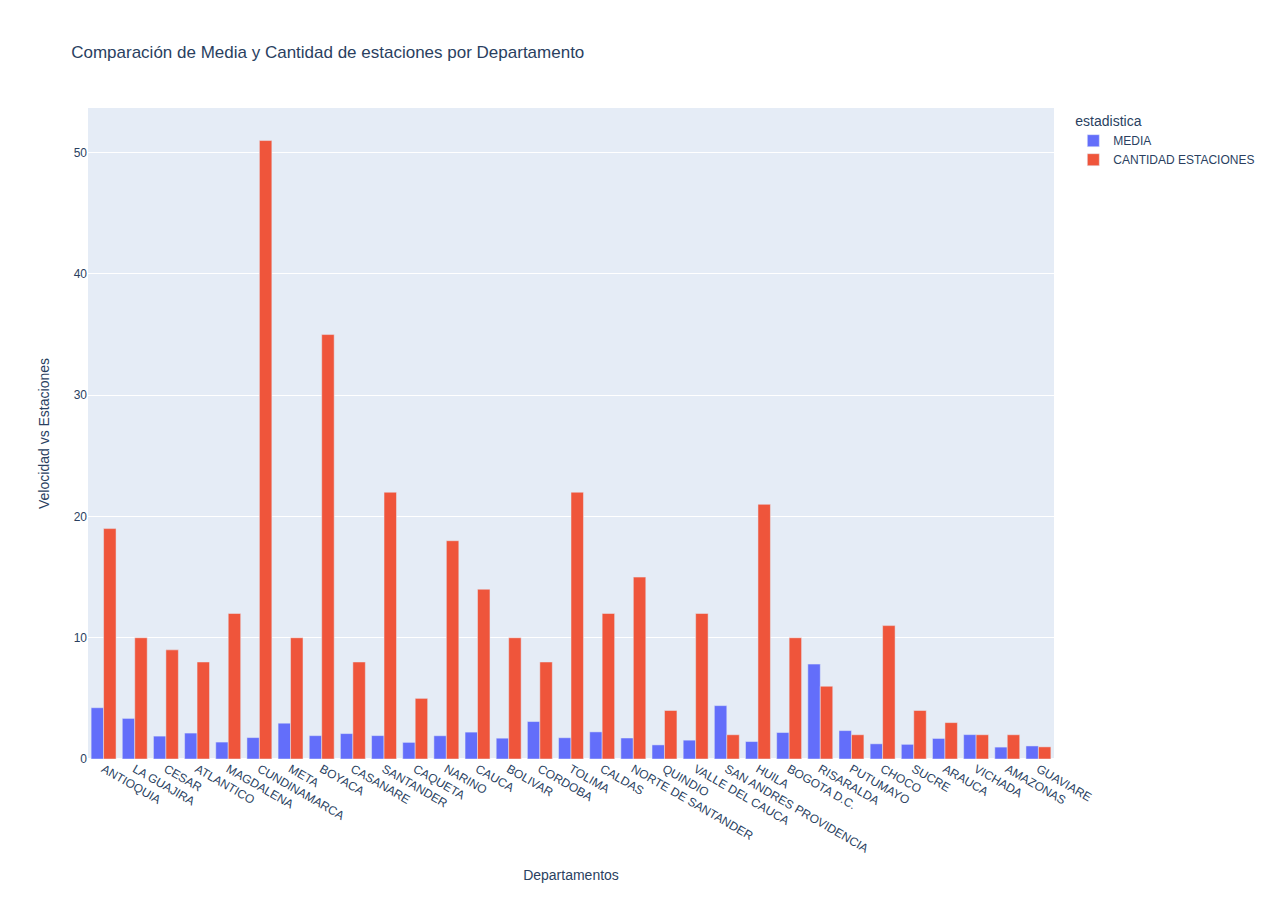
==== static/graphs/departamento_media_estaciones.html @ 96f7b8e5 "Add graficas de departamentos" ====
<html>
<head><meta charset="utf-8" /></head>
<body>
    <div>                        <script type="text/javascript">window.PlotlyConfig = {MathJaxConfig: 'local'};</script>
        <script type="text/javascript">/**
* plotly.js v2.27.0
* Copyright 2012-2023, Plotly, Inc.
* All rights reserved.
* Licensed under the MIT license
*/
/*! For license information please see plotly.min.js.LICENSE.txt */
!function(t,e){"object"==typeof exports&&"object"==typeof module?module.exports=e():"function"==typeof define&&define.amd?define([],e):"object"==typeof exports?exports.Plotly=e():t.Plotly=e()}(self,(function(){return function(){var t={98847:function(t,e,r){"use strict";var n=r(71828),i={"X,X div":'direction:ltr;font-family:"Open Sans",verdana,arial,sans-serif;margin:0;padding:0;',"X input,X button":'font-family:"Open Sans",verdana,arial,sans-serif;',"X input:focus,X button:focus":"outline:none;","X a":"text-decoration:none;","X a:hover":"text-decoration:none;","X .crisp":"shape-rendering:crispEdges;","X .user-select-none":"-webkit-user-select:none;-moz-user-select:none;-ms-user-select:none;-o-user-select:none;user-select:none;","X svg":"overflow:hidden;","X svg a":"fill:#447adb;","X svg a:hover":"fill:#3c6dc5;","X .main-svg":"position:absolute;top:0;left:0;pointer-events:none;","X .main-svg .draglayer":"pointer-events:all;","X .cursor-default":"cursor:default;","X .cursor-pointer":"cursor:pointer;","X .cursor-crosshair":"cursor:crosshair;","X .cursor-move":"cursor:move;","X .cursor-col-resize":"cursor:col-resize;","X .cursor-row-resize":"cursor:row-resize;","X .cursor-ns-resize":"cursor:ns-resize;","X .cursor-ew-resize":"cursor:ew-resize;","X .cursor-sw-resize":"cursor:sw-resize;","X .cursor-s-resize":"cursor:s-resize;","X .cursor-se-resize":"cursor:se-resize;","X .cursor-w-resize":"cursor:w-resize;","X .cursor-e-resize":"cursor:e-resize;","X .cursor-nw-resize":"cursor:nw-resize;","X .cursor-n-resize":"cursor:n-resize;","X .cursor-ne-resize":"cursor:ne-resize;","X .cursor-grab":"cursor:-webkit-grab;cursor:grab;","X .modebar":"position:absolute;top:2px;right:2px;","X .ease-bg":"-webkit-transition:background-color .3s ease 0s;-moz-transition:background-color .3s ease 0s;-ms-transition:background-color .3s ease 0s;-o-transition:background-color .3s ease 0s;transition:background-color .3s ease 0s;","X .modebar--hover>:not(.watermark)":"opacity:0;-webkit-transition:opacity .3s ease 0s;-moz-transition:opacity .3s ease 0s;-ms-transition:opacity .3s ease 0s;-o-transition:opacity .3s ease 0s;transition:opacity .3s ease 0s;","X:hover .modebar--hover .modebar-group":"opacity:1;","X .modebar-group":"float:left;display:inline-block;box-sizing:border-box;padding-left:8px;position:relative;vertical-align:middle;white-space:nowrap;","X .modebar-btn":"position:relative;font-size:16px;padding:3px 4px;height:22px;cursor:pointer;line-height:normal;box-sizing:border-box;","X .modebar-btn svg":"position:relative;top:2px;","X .modebar.vertical":"display:flex;flex-direction:column;flex-wrap:wrap;align-content:flex-end;max-height:100%;","X .modebar.vertical svg":"top:-1px;","X .modebar.vertical .modebar-group":"display:block;float:none;padding-left:0px;padding-bottom:8px;","X .modebar.vertical .modebar-group .modebar-btn":"display:block;text-align:center;","X [data-title]:before,X [data-title]:after":"position:absolute;-webkit-transform:translate3d(0, 0, 0);-moz-transform:translate3d(0, 0, 0);-ms-transform:translate3d(0, 0, 0);-o-transform:translate3d(0, 0, 0);transform:translate3d(0, 0, 0);display:none;opacity:0;z-index:1001;pointer-events:none;top:110%;right:50%;","X [data-title]:hover:before,X [data-title]:hover:after":"display:block;opacity:1;","X [data-title]:before":'content:"";position:absolute;background:rgba(0,0,0,0);border:6px solid rgba(0,0,0,0);z-index:1002;margin-top:-12px;border-bottom-color:#69738a;margin-right:-6px;',"X [data-title]:after":"content:attr(data-title);background:#69738a;color:#fff;padding:8px 10px;font-size:12px;line-height:12px;white-space:nowrap;margin-right:-18px;border-radius:2px;","X .vertical [data-title]:before,X .vertical [data-title]:after":"top:0%;right:200%;","X .vertical [data-title]:before":"border:6px solid rgba(0,0,0,0);border-left-color:#69738a;margin-top:8px;margin-right:-30px;",Y:'font-family:"Open Sans",verdana,arial,sans-serif;position:fixed;top:50px;right:20px;z-index:10000;font-size:10pt;max-width:180px;',"Y p":"margin:0;","Y .notifier-note":"min-width:180px;max-width:250px;border:1px solid #fff;z-index:3000;margin:0;background-color:#8c97af;background-color:rgba(140,151,175,.9);color:#fff;padding:10px;overflow-wrap:break-word;word-wrap:break-word;-ms-hyphens:auto;-webkit-hyphens:auto;hyphens:auto;","Y .notifier-close":"color:#fff;opacity:.8;float:right;padding:0 5px;background:none;border:none;font-size:20px;font-weight:bold;line-height:20px;","Y .notifier-close:hover":"color:#444;text-decoration:none;cursor:pointer;"};for(var a in i){var o=a.replace(/^,/," ,").replace(/X/g,".js-plotly-plot .plotly").replace(/Y/g,".plotly-notifier");n.addStyleRule(o,i[a])}},98222:function(t,e,r){"use strict";t.exports=r(82887)},27206:function(t,e,r){"use strict";t.exports=r(60822)},59893:function(t,e,r){"use strict";t.exports=r(23381)},5224:function(t,e,r){"use strict";t.exports=r(83832)},59509:function(t,e,r){"use strict";t.exports=r(72201)},75557:function(t,e,r){"use strict";t.exports=r(91815)},40338:function(t,e,r){"use strict";t.exports=r(21462)},35080:function(t,e,r){"use strict";t.exports=r(51319)},61396:function(t,e,r){"use strict";t.exports=r(57516)},40549:function(t,e,r){"use strict";t.exports=r(98128)},49866:function(t,e,r){"use strict";t.exports=r(99442)},36089:function(t,e,r){"use strict";t.exports=r(93740)},19548:function(t,e,r){"use strict";t.exports=r(8729)},35831:function(t,e,r){"use strict";t.exports=r(93814)},61039:function(t,e,r){"use strict";t.exports=r(14382)},97040:function(t,e,r){"use strict";t.exports=r(51759)},77986:function(t,e,r){"use strict";t.exports=r(10421)},24296:function(t,e,r){"use strict";t.exports=r(43102)},58872:function(t,e,r){"use strict";t.exports=r(92165)},29626:function(t,e,r){"use strict";t.exports=r(3325)},65591:function(t,e,r){"use strict";t.exports=r(36071)},69738:function(t,e,r){"use strict";t.exports=r(43905)},92650:function(t,e,r){"use strict";t.exports=r(35902)},35630:function(t,e,r){"use strict";t.exports=r(69816)},73434:function(t,e,r){"use strict";t.exports=r(94507)},27909:function(t,e,r){"use strict";var n=r(19548);n.register([r(27206),r(5224),r(58872),r(65591),r(69738),r(92650),r(49866),r(25743),r(6197),r(97040),r(85461),r(73434),r(54201),r(81299),r(47645),r(35630),r(77986),r(83043),r(93005),r(96881),r(4534),r(50581),r(40549),r(77900),r(47582),r(35080),r(21641),r(17280),r(5861),r(29626),r(10021),r(65317),r(96268),r(61396),r(35831),r(16122),r(46163),r(40344),r(40338),r(48131),r(36089),r(55334),r(75557),r(19440),r(99488),r(59893),r(97393),r(98222),r(61039),r(24296),r(66398),r(59509)]),t.exports=n},46163:function(t,e,r){"use strict";t.exports=r(15154)},96881:function(t,e,r){"use strict";t.exports=r(64943)},50581:function(t,e,r){"use strict";t.exports=r(21164)},55334:function(t,e,r){"use strict";t.exports=r(54186)},65317:function(t,e,r){"use strict";t.exports=r(94873)},10021:function(t,e,r){"use strict";t.exports=r(67618)},54201:function(t,e,r){"use strict";t.exports=r(58810)},5861:function(t,e,r){"use strict";t.exports=r(20593)},16122:function(t,e,r){"use strict";t.exports=r(29396)},83043:function(t,e,r){"use strict";t.exports=r(13551)},48131:function(t,e,r){"use strict";t.exports=r(46858)},47582:function(t,e,r){"use strict";t.exports=r(17988)},21641:function(t,e,r){"use strict";t.exports=r(68868)},96268:function(t,e,r){"use strict";t.exports=r(20467)},19440:function(t,e,r){"use strict";t.exports=r(91271)},99488:function(t,e,r){"use strict";t.exports=r(21461)},97393:function(t,e,r){"use strict";t.exports=r(85956)},25743:function(t,e,r){"use strict";t.exports=r(52979)},66398:function(t,e,r){"use strict";t.exports=r(32275)},17280:function(t,e,r){"use strict";t.exports=r(6419)},77900:function(t,e,r){"use strict";t.exports=r(61510)},81299:function(t,e,r){"use strict";t.exports=r(87619)},93005:function(t,e,r){"use strict";t.exports=r(93601)},40344:function(t,e,r){"use strict";t.exports=r(96595)},47645:function(t,e,r){"use strict";t.exports=r(70954)},6197:function(t,e,r){"use strict";t.exports=r(47462)},4534:function(t,e,r){"use strict";t.exports=r(17659)},85461:function(t,e,r){"use strict";t.exports=r(19990)},82884:function(t){"use strict";t.exports=[{path:"",backoff:0},{path:"M-2.4,-3V3L0.6,0Z",backoff:.6},{path:"M-3.7,-2.5V2.5L1.3,0Z",backoff:1.3},{path:"M-4.45,-3L-1.65,-0.2V0.2L-4.45,3L1.55,0Z",backoff:1.55},{path:"M-2.2,-2.2L-0.2,-0.2V0.2L-2.2,2.2L-1.4,3L1.6,0L-1.4,-3Z",backoff:1.6},{path:"M-4.4,-2.1L-0.6,-0.2V0.2L-4.4,2.1L-4,3L2,0L-4,-3Z",backoff:2},{path:"M2,0A2,2 0 1,1 0,-2A2,2 0 0,1 2,0Z",backoff:0,noRotate:!0},{path:"M2,2V-2H-2V2Z",backoff:0,noRotate:!0}]},50215:function(t,e,r){"use strict";var n=r(82884),i=r(41940),a=r(85555),o=r(44467).templatedArray;r(24695),t.exports=o("annotation",{visible:{valType:"boolean",dflt:!0,editType:"calc+arraydraw"},text:{valType:"string",editType:"calc+arraydraw"},textangle:{valType:"angle",dflt:0,editType:"calc+arraydraw"},font:i({editType:"calc+arraydraw",colorEditType:"arraydraw"}),width:{valType:"number",min:1,dflt:null,editType:"calc+arraydraw"},height:{valType:"number",min:1,dflt:null,editType:"calc+arraydraw"},opacity:{valType:"number",min:0,max:1,dflt:1,editType:"arraydraw"},align:{valType:"enumerated",values:["left","center","right"],dflt:"center",editType:"arraydraw"},valign:{valType:"enumerated",values:["top","middle","bottom"],dflt:"middle",editType:"arraydraw"},bgcolor:{valType:"color",dflt:"rgba(0,0,0,0)",editType:"arraydraw"},bordercolor:{valType:"color",dflt:"rgba(0,0,0,0)",editType:"arraydraw"},borderpad:{valType:"number",min:0,dflt:1,editType:"calc+arraydraw"},borderwidth:{valType:"number",min:0,dflt:1,editType:"calc+arraydraw"},showarrow:{valType:"boolean",dflt:!0,editType:"calc+arraydraw"},arrowcolor:{valType:"color",editType:"arraydraw"},arrowhead:{valType:"integer",min:0,max:n.length,dflt:1,editType:"arraydraw"},startarrowhead:{valType:"integer",min:0,max:n.length,dflt:1,editType:"arraydraw"},arrowside:{valType:"flaglist",flags:["end","start"],extras:["none"],dflt:"end",editType:"arraydraw"},arrowsize:{valType:"number",min:.3,dflt:1,editType:"calc+arraydraw"},startarrowsize:{valType:"number",min:.3,dflt:1,editType:"calc+arraydraw"},arrowwidth:{valType:"number",min:.1,editType:"calc+arraydraw"},standoff:{valType:"number",min:0,dflt:0,editType:"calc+arraydraw"},startstandoff:{valType:"number",min:0,dflt:0,editType:"calc+arraydraw"},ax:{valType:"any",editType:"calc+arraydraw"},ay:{valType:"any",editType:"calc+arraydraw"},axref:{valType:"enumerated",dflt:"pixel",values:["pixel",a.idRegex.x.toString()],editType:"calc"},ayref:{valType:"enumerated",dflt:"pixel",values:["pixel",a.idRegex.y.toString()],editType:"calc"},xref:{valType:"enumerated",values:["paper",a.idRegex.x.toString()],editType:"calc"},x:{valType:"any",editType:"calc+arraydraw"},xanchor:{valType:"enumerated",values:["auto","left","center","right"],dflt:"auto",editType:"calc+arraydraw"},xshift:{valType:"number",dflt:0,editType:"calc+arraydraw"},yref:{valType:"enumerated",values:["paper",a.idRegex.y.toString()],editType:"calc"},y:{valType:"any",editType:"calc+arraydraw"},yanchor:{valType:"enumerated",values:["auto","top","middle","bottom"],dflt:"auto",editType:"calc+arraydraw"},yshift:{valType:"number",dflt:0,editType:"calc+arraydraw"},clicktoshow:{valType:"enumerated",values:[!1,"onoff","onout"],dflt:!1,editType:"arraydraw"},xclick:{valType:"any",editType:"arraydraw"},yclick:{valType:"any",editType:"arraydraw"},hovertext:{valType:"string",editType:"arraydraw"},hoverlabel:{bgcolor:{valType:"color",editType:"arraydraw"},bordercolor:{valType:"color",editType:"arraydraw"},font:i({editType:"arraydraw"}),editType:"arraydraw"},captureevents:{valType:"boolean",editType:"arraydraw"},editType:"calc",_deprecated:{ref:{valType:"string",editType:"calc"}}})},3749:function(t,e,r){"use strict";var n=r(71828),i=r(89298),a=r(92605).draw;function o(t){var e=t._fullLayout;n.filterVisible(e.annotations).forEach((function(e){var r=i.getFromId(t,e.xref),n=i.getFromId(t,e.yref),a=i.getRefType(e.xref),o=i.getRefType(e.yref);e._extremes={},"range"===a&&s(e,r),"range"===o&&s(e,n)}))}function s(t,e){var r,n=e._id,a=n.charAt(0),o=t[a],s=t["a"+a],l=t[a+"ref"],u=t["a"+a+"ref"],c=t["_"+a+"padplus"],f=t["_"+a+"padminus"],h={x:1,y:-1}[a]*t[a+"shift"],p=3*t.arrowsize*t.arrowwidth||0,d=p+h,v=p-h,g=3*t.startarrowsize*t.arrowwidth||0,y=g+h,m=g-h;if(u===l){var x=i.findExtremes(e,[e.r2c(o)],{ppadplus:d,ppadminus:v}),b=i.findExtremes(e,[e.r2c(s)],{ppadplus:Math.max(c,y),ppadminus:Math.max(f,m)});r={min:[x.min[0],b.min[0]],max:[x.max[0],b.max[0]]}}else y=s?y+s:y,m=s?m-s:m,r=i.findExtremes(e,[e.r2c(o)],{ppadplus:Math.max(c,d,y),ppadminus:Math.max(f,v,m)});t._extremes[n]=r}t.exports=function(t){var e=t._fullLayout;if(n.filterVisible(e.annotations).length&&t._fullData.length)return n.syncOrAsync([a,o],t)}},44317:function(t,e,r){"use strict";var n=r(71828),i=r(73972),a=r(44467).arrayEditor;function o(t,e){var r,n,i,a,o,l,u,c=t._fullLayout.annotations,f=[],h=[],p=[],d=(e||[]).length;for(r=0;r<c.length;r++)if(a=(i=c[r]).clicktoshow){for(n=0;n<d;n++)if(l=(o=e[n]).xaxis,u=o.yaxis,l._id===i.xref&&u._id===i.yref&&l.d2r(o.x)===s(i._xclick,l)&&u.d2r(o.y)===s(i._yclick,u)){(i.visible?"onout"===a?h:p:f).push(r);break}n===d&&i.visible&&"onout"===a&&h.push(r)}return{on:f,off:h,explicitOff:p}}function s(t,e){return"log"===e.type?e.l2r(t):e.d2r(t)}t.exports={hasClickToShow:function(t,e){var r=o(t,e);return r.on.length>0||r.explicitOff.length>0},onClick:function(t,e){var r,s,l=o(t,e),u=l.on,c=l.off.concat(l.explicitOff),f={},h=t._fullLayout.annotations;if(u.length||c.length){for(r=0;r<u.length;r++)(s=a(t.layout,"annotations",h[u[r]])).modifyItem("visible",!0),n.extendFlat(f,s.getUpdateObj());for(r=0;r<c.length;r++)(s=a(t.layout,"annotations",h[c[r]])).modifyItem("visible",!1),n.extendFlat(f,s.getUpdateObj());return i.call("update",t,{},f)}}}},25625:function(t,e,r){"use strict";var n=r(71828),i=r(7901);t.exports=function(t,e,r,a){a("opacity");var o=a("bgcolor"),s=a("bordercolor"),l=i.opacity(s);a("borderpad");var u=a("borderwidth"),c=a("showarrow");if(a("text",c?" ":r._dfltTitle.annotation),a("textangle"),n.coerceFont(a,"font",r.font),a("width"),a("align"),a("height")&&a("valign"),c){var f,h,p=a("arrowside");-1!==p.indexOf("end")&&(f=a("arrowhead"),h=a("arrowsize")),-1!==p.indexOf("start")&&(a("startarrowhead",f),a("startarrowsize",h)),a("arrowcolor",l?e.bordercolor:i.defaultLine),a("arrowwidth",2*(l&&u||1)),a("standoff"),a("startstandoff")}var d=a("hovertext"),v=r.hoverlabel||{};if(d){var g=a("hoverlabel.bgcolor",v.bgcolor||(i.opacity(o)?i.rgb(o):i.defaultLine)),y=a("hoverlabel.bordercolor",v.bordercolor||i.contrast(g));n.coerceFont(a,"hoverlabel.font",{family:v.font.family,size:v.font.size,color:v.font.color||y})}a("captureevents",!!d)}},94128:function(t,e,r){"use strict";var n=r(92770),i=r(58163);t.exports=function(t,e,r,a){e=e||{};var o="log"===r&&"linear"===e.type,s="linear"===r&&"log"===e.type;if(o||s)for(var l,u,c=t._fullLayout.annotations,f=e._id.charAt(0),h=0;h<c.length;h++)l=c[h],u="annotations["+h+"].",l[f+"ref"]===e._id&&p(f),l["a"+f+"ref"]===e._id&&p("a"+f);function p(t){var r=l[t],s=null;s=o?i(r,e.range):Math.pow(10,r),n(s)||(s=null),a(u+t,s)}}},84046:function(t,e,r){"use strict";var n=r(71828),i=r(89298),a=r(85501),o=r(25625),s=r(50215);function l(t,e,r){function a(r,i){return n.coerce(t,e,s,r,i)}var l=a("visible"),u=a("clicktoshow");if(l||u){o(t,e,r,a);for(var c=e.showarrow,f=["x","y"],h=[-10,-30],p={_fullLayout:r},d=0;d<2;d++){var v=f[d],g=i.coerceRef(t,e,p,v,"","paper");if("paper"!==g&&i.getFromId(p,g)._annIndices.push(e._index),i.coercePosition(e,p,a,g,v,.5),c){var y="a"+v,m=i.coerceRef(t,e,p,y,"pixel",["pixel","paper"]);"pixel"!==m&&m!==g&&(m=e[y]="pixel");var x="pixel"===m?h[d]:.4;i.coercePosition(e,p,a,m,y,x)}a(v+"anchor"),a(v+"shift")}if(n.noneOrAll(t,e,["x","y"]),c&&n.noneOrAll(t,e,["ax","ay"]),u){var b=a("xclick"),_=a("yclick");e._xclick=void 0===b?e.x:i.cleanPosition(b,p,e.xref),e._yclick=void 0===_?e.y:i.cleanPosition(_,p,e.yref)}}}t.exports=function(t,e){a(t,e,{name:"annotations",handleItemDefaults:l})}},92605:function(t,e,r){"use strict";var n=r(39898),i=r(73972),a=r(74875),o=r(71828),s=o.strTranslate,l=r(89298),u=r(7901),c=r(91424),f=r(30211),h=r(63893),p=r(6964),d=r(28569),v=r(44467).arrayEditor,g=r(13011);function y(t,e){var r=t._fullLayout.annotations[e]||{},n=l.getFromId(t,r.xref),i=l.getFromId(t,r.yref);n&&n.setScale(),i&&i.setScale(),x(t,r,e,!1,n,i)}function m(t,e,r,n,i){var a=i[r],o=i[r+"ref"],s=-1!==r.indexOf("y"),u="domain"===l.getRefType(o),c=s?n.h:n.w;return t?u?a+(s?-e:e)/t._length:t.p2r(t.r2p(a)+e):a+(s?-e:e)/c}function x(t,e,r,a,y,x){var b,_,w=t._fullLayout,T=t._fullLayout._size,k=t._context.edits;a?(b="annotation-"+a,_=a+".annotations"):(b="annotation",_="annotations");var A=v(t.layout,_,e),M=A.modifyBase,S=A.modifyItem,E=A.getUpdateObj;w._infolayer.selectAll("."+b+'[data-index="'+r+'"]').remove();var L="clip"+w._uid+"_ann"+r;if(e._input&&!1!==e.visible){var C={x:{},y:{}},P=+e.textangle||0,O=w._infolayer.append("g").classed(b,!0).attr("data-index",String(r)).style("opacity",e.opacity),I=O.append("g").classed("annotation-text-g",!0),D=k[e.showarrow?"annotationTail":"annotationPosition"],z=e.captureevents||k.annotationText||D,R=I.append("g").style("pointer-events",z?"all":null).call(p,"pointer").on("click",(function(){t._dragging=!1,t.emit("plotly_clickannotation",Z(n.event))}));e.hovertext&&R.on("mouseover",(function(){var r=e.hoverlabel,n=r.font,i=this.getBoundingClientRect(),a=t.getBoundingClientRect();f.loneHover({x0:i.left-a.left,x1:i.right-a.left,y:(i.top+i.bottom)/2-a.top,text:e.hovertext,color:r.bgcolor,borderColor:r.bordercolor,fontFamily:n.family,fontSize:n.size,fontColor:n.color},{container:w._hoverlayer.node(),outerContainer:w._paper.node(),gd:t})})).on("mouseout",(function(){f.loneUnhover(w._hoverlayer.node())}));var F=e.borderwidth,B=e.borderpad,N=F+B,j=R.append("rect").attr("class","bg").style("stroke-width",F+"px").call(u.stroke,e.bordercolor).call(u.fill,e.bgcolor),U=e.width||e.height,V=w._topclips.selectAll("#"+L).data(U?[0]:[]);V.enter().append("clipPath").classed("annclip",!0).attr("id",L).append("rect"),V.exit().remove();var H=e.font,q=w._meta?o.templateString(e.text,w._meta):e.text,G=R.append("text").classed("annotation-text",!0).text(q);k.annotationText?G.call(h.makeEditable,{delegate:R,gd:t}).call(Y).on("edit",(function(r){e.text=r,this.call(Y),S("text",r),y&&y.autorange&&M(y._name+".autorange",!0),x&&x.autorange&&M(x._name+".autorange",!0),i.call("_guiRelayout",t,E())})):G.call(Y)}else n.selectAll("#"+L).remove();function Z(t){var n={index:r,annotation:e._input,fullAnnotation:e,event:t};return a&&(n.subplotId=a),n}function Y(r){return r.call(c.font,H).attr({"text-anchor":{left:"start",right:"end"}[e.align]||"middle"}),h.convertToTspans(r,t,W),r}function W(){var r=G.selectAll("a");1===r.size()&&r.text()===G.text()&&R.insert("a",":first-child").attr({"xlink:xlink:href":r.attr("xlink:href"),"xlink:xlink:show":r.attr("xlink:show")}).style({cursor:"pointer"}).node().appendChild(j.node());var n=R.select(".annotation-text-math-group"),f=!n.empty(),v=c.bBox((f?n:G).node()),b=v.width,_=v.height,A=e.width||b,z=e.height||_,B=Math.round(A+2*N),H=Math.round(z+2*N);function q(t,e){return"auto"===e&&(e=t<1/3?"left":t>2/3?"right":"center"),{center:0,middle:0,left:.5,bottom:-.5,right:-.5,top:.5}[e]}for(var Y=!1,W=["x","y"],X=0;X<W.length;X++){var J,K,$,Q,tt,et=W[X],rt=e[et+"ref"]||et,nt=e["a"+et+"ref"],it={x:y,y:x}[et],at=(P+("x"===et?0:-90))*Math.PI/180,ot=B*Math.cos(at),st=H*Math.sin(at),lt=Math.abs(ot)+Math.abs(st),ut=e[et+"anchor"],ct=e[et+"shift"]*("x"===et?1:-1),ft=C[et],ht=l.getRefType(rt);if(it&&"domain"!==ht){var pt=it.r2fraction(e[et]);(pt<0||pt>1)&&(nt===rt?((pt=it.r2fraction(e["a"+et]))<0||pt>1)&&(Y=!0):Y=!0),J=it._offset+it.r2p(e[et]),Q=.5}else{var dt="domain"===ht;"x"===et?($=e[et],J=dt?it._offset+it._length*$:J=T.l+T.w*$):($=1-e[et],J=dt?it._offset+it._length*$:J=T.t+T.h*$),Q=e.showarrow?.5:$}if(e.showarrow){ft.head=J;var vt=e["a"+et];if(tt=ot*q(.5,e.xanchor)-st*q(.5,e.yanchor),nt===rt){var gt=l.getRefType(nt);"domain"===gt?("y"===et&&(vt=1-vt),ft.tail=it._offset+it._length*vt):"paper"===gt?"y"===et?(vt=1-vt,ft.tail=T.t+T.h*vt):ft.tail=T.l+T.w*vt:ft.tail=it._offset+it.r2p(vt),K=tt}else ft.tail=J+vt,K=tt+vt;ft.text=ft.tail+tt;var yt=w["x"===et?"width":"height"];if("paper"===rt&&(ft.head=o.constrain(ft.head,1,yt-1)),"pixel"===nt){var mt=-Math.max(ft.tail-3,ft.text),xt=Math.min(ft.tail+3,ft.text)-yt;mt>0?(ft.tail+=mt,ft.text+=mt):xt>0&&(ft.tail-=xt,ft.text-=xt)}ft.tail+=ct,ft.head+=ct}else K=tt=lt*q(Q,ut),ft.text=J+tt;ft.text+=ct,tt+=ct,K+=ct,e["_"+et+"padplus"]=lt/2+K,e["_"+et+"padminus"]=lt/2-K,e["_"+et+"size"]=lt,e["_"+et+"shift"]=tt}if(Y)R.remove();else{var bt=0,_t=0;if("left"!==e.align&&(bt=(A-b)*("center"===e.align?.5:1)),"top"!==e.valign&&(_t=(z-_)*("middle"===e.valign?.5:1)),f)n.select("svg").attr({x:N+bt-1,y:N+_t}).call(c.setClipUrl,U?L:null,t);else{var wt=N+_t-v.top,Tt=N+bt-v.left;G.call(h.positionText,Tt,wt).call(c.setClipUrl,U?L:null,t)}V.select("rect").call(c.setRect,N,N,A,z),j.call(c.setRect,F/2,F/2,B-F,H-F),R.call(c.setTranslate,Math.round(C.x.text-B/2),Math.round(C.y.text-H/2)),I.attr({transform:"rotate("+P+","+C.x.text+","+C.y.text+")"});var kt,At=function(r,n){O.selectAll(".annotation-arrow-g").remove();var l=C.x.head,f=C.y.head,h=C.x.tail+r,p=C.y.tail+n,v=C.x.text+r,b=C.y.text+n,_=o.rotationXYMatrix(P,v,b),w=o.apply2DTransform(_),A=o.apply2DTransform2(_),L=+j.attr("width"),D=+j.attr("height"),z=v-.5*L,F=z+L,B=b-.5*D,N=B+D,U=[[z,B,z,N],[z,N,F,N],[F,N,F,B],[F,B,z,B]].map(A);if(!U.reduce((function(t,e){return t^!!o.segmentsIntersect(l,f,l+1e6,f+1e6,e[0],e[1],e[2],e[3])}),!1)){U.forEach((function(t){var e=o.segmentsIntersect(h,p,l,f,t[0],t[1],t[2],t[3]);e&&(h=e.x,p=e.y)}));var V=e.arrowwidth,H=e.arrowcolor,q=e.arrowside,G=O.append("g").style({opacity:u.opacity(H)}).classed("annotation-arrow-g",!0),Z=G.append("path").attr("d","M"+h+","+p+"L"+l+","+f).style("stroke-width",V+"px").call(u.stroke,u.rgb(H));if(g(Z,q,e),k.annotationPosition&&Z.node().parentNode&&!a){var Y=l,W=f;if(e.standoff){var X=Math.sqrt(Math.pow(l-h,2)+Math.pow(f-p,2));Y+=e.standoff*(h-l)/X,W+=e.standoff*(p-f)/X}var J,K,$=G.append("path").classed("annotation-arrow",!0).classed("anndrag",!0).classed("cursor-move",!0).attr({d:"M3,3H-3V-3H3ZM0,0L"+(h-Y)+","+(p-W),transform:s(Y,W)}).style("stroke-width",V+6+"px").call(u.stroke,"rgba(0,0,0,0)").call(u.fill,"rgba(0,0,0,0)");d.init({element:$.node(),gd:t,prepFn:function(){var t=c.getTranslate(R);J=t.x,K=t.y,y&&y.autorange&&M(y._name+".autorange",!0),x&&x.autorange&&M(x._name+".autorange",!0)},moveFn:function(t,r){var n=w(J,K),i=n[0]+t,a=n[1]+r;R.call(c.setTranslate,i,a),S("x",m(y,t,"x",T,e)),S("y",m(x,r,"y",T,e)),e.axref===e.xref&&S("ax",m(y,t,"ax",T,e)),e.ayref===e.yref&&S("ay",m(x,r,"ay",T,e)),G.attr("transform",s(t,r)),I.attr({transform:"rotate("+P+","+i+","+a+")"})},doneFn:function(){i.call("_guiRelayout",t,E());var e=document.querySelector(".js-notes-box-panel");e&&e.redraw(e.selectedObj)}})}}};e.showarrow&&At(0,0),D&&d.init({element:R.node(),gd:t,prepFn:function(){kt=I.attr("transform")},moveFn:function(t,r){var n="pointer";if(e.showarrow)e.axref===e.xref?S("ax",m(y,t,"ax",T,e)):S("ax",e.ax+t),e.ayref===e.yref?S("ay",m(x,r,"ay",T.w,e)):S("ay",e.ay+r),At(t,r);else{if(a)return;var i,o;if(y)i=m(y,t,"x",T,e);else{var l=e._xsize/T.w,u=e.x+(e._xshift-e.xshift)/T.w-l/2;i=d.align(u+t/T.w,l,0,1,e.xanchor)}if(x)o=m(x,r,"y",T,e);else{var c=e._ysize/T.h,f=e.y-(e._yshift+e.yshift)/T.h-c/2;o=d.align(f-r/T.h,c,0,1,e.yanchor)}S("x",i),S("y",o),y&&x||(n=d.getCursor(y?.5:i,x?.5:o,e.xanchor,e.yanchor))}I.attr({transform:s(t,r)+kt}),p(R,n)},clickFn:function(r,n){e.captureevents&&t.emit("plotly_clickannotation",Z(n))},doneFn:function(){p(R),i.call("_guiRelayout",t,E());var e=document.querySelector(".js-notes-box-panel");e&&e.redraw(e.selectedObj)}})}}}t.exports={draw:function(t){var e=t._fullLayout;e._infolayer.selectAll(".annotation").remove();for(var r=0;r<e.annotations.length;r++)e.annotations[r].visible&&y(t,r);return a.previousPromises(t)},drawOne:y,drawRaw:x}},13011:function(t,e,r){"use strict";var n=r(39898),i=r(7901),a=r(82884),o=r(71828),s=o.strScale,l=o.strRotate,u=o.strTranslate;t.exports=function(t,e,r){var o,c,f,h,p=t.node(),d=a[r.arrowhead||0],v=a[r.startarrowhead||0],g=(r.arrowwidth||1)*(r.arrowsize||1),y=(r.arrowwidth||1)*(r.startarrowsize||1),m=e.indexOf("start")>=0,x=e.indexOf("end")>=0,b=d.backoff*g+r.standoff,_=v.backoff*y+r.startstandoff;if("line"===p.nodeName){o={x:+t.attr("x1"),y:+t.attr("y1")},c={x:+t.attr("x2"),y:+t.attr("y2")};var w=o.x-c.x,T=o.y-c.y;if(h=(f=Math.atan2(T,w))+Math.PI,b&&_&&b+_>Math.sqrt(w*w+T*T))return void D();if(b){if(b*b>w*w+T*T)return void D();var k=b*Math.cos(f),A=b*Math.sin(f);c.x+=k,c.y+=A,t.attr({x2:c.x,y2:c.y})}if(_){if(_*_>w*w+T*T)return void D();var M=_*Math.cos(f),S=_*Math.sin(f);o.x-=M,o.y-=S,t.attr({x1:o.x,y1:o.y})}}else if("path"===p.nodeName){var E=p.getTotalLength(),L="";if(E<b+_)return void D();var C=p.getPointAtLength(0),P=p.getPointAtLength(.1);f=Math.atan2(C.y-P.y,C.x-P.x),o=p.getPointAtLength(Math.min(_,E)),L="0px,"+_+"px,";var O=p.getPointAtLength(E),I=p.getPointAtLength(E-.1);h=Math.atan2(O.y-I.y,O.x-I.x),c=p.getPointAtLength(Math.max(0,E-b)),L+=E-(L?_+b:b)+"px,"+E+"px",t.style("stroke-dasharray",L)}function D(){t.style("stroke-dasharray","0px,100px")}function z(e,a,o,c){e.path&&(e.noRotate&&(o=0),n.select(p.parentNode).append("path").attr({class:t.attr("class"),d:e.path,transform:u(a.x,a.y)+l(180*o/Math.PI)+s(c)}).style({fill:i.rgb(r.arrowcolor),"stroke-width":0}))}m&&z(v,o,f,y),x&&z(d,c,h,g)}},32745:function(t,e,r){"use strict";var n=r(92605),i=r(44317);t.exports={moduleType:"component",name:"annotations",layoutAttributes:r(50215),supplyLayoutDefaults:r(84046),includeBasePlot:r(76325)("annotations"),calcAutorange:r(3749),draw:n.draw,drawOne:n.drawOne,drawRaw:n.drawRaw,hasClickToShow:i.hasClickToShow,onClick:i.onClick,convertCoords:r(94128)}},26997:function(t,e,r){"use strict";var n=r(50215),i=r(30962).overrideAll,a=r(44467).templatedArray;t.exports=i(a("annotation",{visible:n.visible,x:{valType:"any"},y:{valType:"any"},z:{valType:"any"},ax:{valType:"number"},ay:{valType:"number"},xanchor:n.xanchor,xshift:n.xshift,yanchor:n.yanchor,yshift:n.yshift,text:n.text,textangle:n.textangle,font:n.font,width:n.width,height:n.height,opacity:n.opacity,align:n.align,valign:n.valign,bgcolor:n.bgcolor,bordercolor:n.bordercolor,borderpad:n.borderpad,borderwidth:n.borderwidth,showarrow:n.showarrow,arrowcolor:n.arrowcolor,arrowhead:n.arrowhead,startarrowhead:n.startarrowhead,arrowside:n.arrowside,arrowsize:n.arrowsize,startarrowsize:n.startarrowsize,arrowwidth:n.arrowwidth,standoff:n.standoff,startstandoff:n.startstandoff,hovertext:n.hovertext,hoverlabel:n.hoverlabel,captureevents:n.captureevents}),"calc","from-root")},5485:function(t,e,r){"use strict";var n=r(71828),i=r(89298);function a(t,e){var r=e.fullSceneLayout.domain,a=e.fullLayout._size,o={pdata:null,type:"linear",autorange:!1,range:[-1/0,1/0]};t._xa={},n.extendFlat(t._xa,o),i.setConvert(t._xa),t._xa._offset=a.l+r.x[0]*a.w,t._xa.l2p=function(){return.5*(1+t._pdata[0]/t._pdata[3])*a.w*(r.x[1]-r.x[0])},t._ya={},n.extendFlat(t._ya,o),i.setConvert(t._ya),t._ya._offset=a.t+(1-r.y[1])*a.h,t._ya.l2p=function(){return.5*(1-t._pdata[1]/t._pdata[3])*a.h*(r.y[1]-r.y[0])}}t.exports=function(t){for(var e=t.fullSceneLayout.annotations,r=0;r<e.length;r++)a(e[r],t);t.fullLayout._infolayer.selectAll(".annotation-"+t.id).remove()}},20226:function(t,e,r){"use strict";var n=r(71828),i=r(89298),a=r(85501),o=r(25625),s=r(26997);function l(t,e,r,a){function l(r,i){return n.coerce(t,e,s,r,i)}function u(t){var n=t+"axis",a={_fullLayout:{}};return a._fullLayout[n]=r[n],i.coercePosition(e,a,l,t,t,.5)}l("visible")&&(o(t,e,a.fullLayout,l),u("x"),u("y"),u("z"),n.noneOrAll(t,e,["x","y","z"]),e.xref="x",e.yref="y",e.zref="z",l("xanchor"),l("yanchor"),l("xshift"),l("yshift"),e.showarrow&&(e.axref="pixel",e.ayref="pixel",l("ax",-10),l("ay",-30),n.noneOrAll(t,e,["ax","ay"])))}t.exports=function(t,e,r){a(t,e,{name:"annotations",handleItemDefaults:l,fullLayout:r.fullLayout})}},82188:function(t,e,r){"use strict";var n=r(92605).drawRaw,i=r(63538),a=["x","y","z"];t.exports=function(t){for(var e=t.fullSceneLayout,r=t.dataScale,o=e.annotations,s=0;s<o.length;s++){for(var l=o[s],u=!1,c=0;c<3;c++){var f=a[c],h=l[f],p=e[f+"axis"].r2fraction(h);if(p<0||p>1){u=!0;break}}u?t.fullLayout._infolayer.select(".annotation-"+t.id+'[data-index="'+s+'"]').remove():(l._pdata=i(t.glplot.cameraParams,[e.xaxis.r2l(l.x)*r[0],e.yaxis.r2l(l.y)*r[1],e.zaxis.r2l(l.z)*r[2]]),n(t.graphDiv,l,s,t.id,l._xa,l._ya))}}},2468:function(t,e,r){"use strict";var n=r(73972),i=r(71828);t.exports={moduleType:"component",name:"annotations3d",schema:{subplots:{scene:{annotations:r(26997)}}},layoutAttributes:r(26997),handleDefaults:r(20226),includeBasePlot:function(t,e){var r=n.subplotsRegistry.gl3d;if(r)for(var a=r.attrRegex,o=Object.keys(t),s=0;s<o.length;s++){var l=o[s];a.test(l)&&(t[l].annotations||[]).length&&(i.pushUnique(e._basePlotModules,r),i.pushUnique(e._subplots.gl3d,l))}},convert:r(5485),draw:r(82188)}},7561:function(t,e,r){"use strict";t.exports=r(63489),r(94338),r(3961),r(38751),r(86825),r(37715),r(99384),r(43805),r(88874),r(83290),r(29108),r(55422),r(94320),r(31320),r(51367),r(21457)},72201:function(t,e,r){"use strict";var n=r(7561),i=r(71828),a=r(50606),o=a.EPOCHJD,s=a.ONEDAY,l={valType:"enumerated",values:i.sortObjectKeys(n.calendars),editType:"calc",dflt:"gregorian"},u=function(t,e,r,n){var a={};return a[r]=l,i.coerce(t,e,a,r,n)},c="##",f={d:{0:"dd","-":"d"},e:{0:"d","-":"d"},a:{0:"D","-":"D"},A:{0:"DD","-":"DD"},j:{0:"oo","-":"o"},W:{0:"ww","-":"w"},m:{0:"mm","-":"m"},b:{0:"M","-":"M"},B:{0:"MM","-":"MM"},y:{0:"yy","-":"yy"},Y:{0:"yyyy","-":"yyyy"},U:c,w:c,c:{0:"D M d %X yyyy","-":"D M d %X yyyy"},x:{0:"mm/dd/yyyy","-":"mm/dd/yyyy"}},h={};function p(t){var e=h[t];return e||(h[t]=n.instance(t))}function d(t){return i.extendFlat({},l,{description:t})}function v(t){return"Sets the calendar system to use with `"+t+"` date data."}var g={xcalendar:d(v("x"))},y=i.extendFlat({},g,{ycalendar:d(v("y"))}),m=i.extendFlat({},y,{zcalendar:d(v("z"))}),x=d(["Sets the calendar system to use for `range` and `tick0`","if this is a date axis. This does not set the calendar for","interpreting data on this axis, that's specified in the trace","or via the global `layout.calendar`"].join(" "));t.exports={moduleType:"component",name:"calendars",schema:{traces:{scatter:y,bar:y,box:y,heatmap:y,contour:y,histogram:y,histogram2d:y,histogram2dcontour:y,scatter3d:m,surface:m,mesh3d:m,scattergl:y,ohlc:g,candlestick:g},layout:{calendar:d(["Sets the default calendar system to use for interpreting and","displaying dates throughout the plot."].join(" "))},subplots:{xaxis:{calendar:x},yaxis:{calendar:x},scene:{xaxis:{calendar:x},yaxis:{calendar:x},zaxis:{calendar:x}},polar:{radialaxis:{calendar:x}}},transforms:{filter:{valuecalendar:d(["WARNING: All transforms are deprecated and may be removed from the API in next major version.","Sets the calendar system to use for `value`, if it is a date."].join(" ")),targetcalendar:d(["WARNING: All transforms are deprecated and may be removed from the API in next major version.","Sets the calendar system to use for `target`, if it is an","array of dates. If `target` is a string (eg *x*) we use the","corresponding trace attribute (eg `xcalendar`) if it exists,","even if `targetcalendar` is provided."].join(" "))}}},layoutAttributes:l,handleDefaults:u,handleTraceDefaults:function(t,e,r,n){for(var i=0;i<r.length;i++)u(t,e,r[i]+"calendar",n.calendar)},CANONICAL_SUNDAY:{chinese:"2000-01-02",coptic:"2000-01-03",discworld:"2000-01-03",ethiopian:"2000-01-05",hebrew:"5000-01-01",islamic:"1000-01-02",julian:"2000-01-03",mayan:"5000-01-01",nanakshahi:"1000-01-05",nepali:"2000-01-05",persian:"1000-01-01",jalali:"1000-01-01",taiwan:"1000-01-04",thai:"2000-01-04",ummalqura:"1400-01-06"},CANONICAL_TICK:{chinese:"2000-01-01",coptic:"2000-01-01",discworld:"2000-01-01",ethiopian:"2000-01-01",hebrew:"5000-01-01",islamic:"1000-01-01",julian:"2000-01-01",mayan:"5000-01-01",nanakshahi:"1000-01-01",nepali:"2000-01-01",persian:"1000-01-01",jalali:"1000-01-01",taiwan:"1000-01-01",thai:"2000-01-01",ummalqura:"1400-01-01"},DFLTRANGE:{chinese:["2000-01-01","2001-01-01"],coptic:["1700-01-01","1701-01-01"],discworld:["1800-01-01","1801-01-01"],ethiopian:["2000-01-01","2001-01-01"],hebrew:["5700-01-01","5701-01-01"],islamic:["1400-01-01","1401-01-01"],julian:["2000-01-01","2001-01-01"],mayan:["5200-01-01","5201-01-01"],nanakshahi:["0500-01-01","0501-01-01"],nepali:["2000-01-01","2001-01-01"],persian:["1400-01-01","1401-01-01"],jalali:["1400-01-01","1401-01-01"],taiwan:["0100-01-01","0101-01-01"],thai:["2500-01-01","2501-01-01"],ummalqura:["1400-01-01","1401-01-01"]},getCal:p,worldCalFmt:function(t,e,r){for(var n,i,a,l,u,h=Math.floor((e+.05)/s)+o,d=p(r).fromJD(h),v=0;-1!==(v=t.indexOf("%",v));)"0"===(n=t.charAt(v+1))||"-"===n||"_"===n?(a=3,i=t.charAt(v+2),"_"===n&&(n="-")):(i=n,n="0",a=2),(l=f[i])?(u=l===c?c:d.formatDate(l[n]),t=t.substr(0,v)+u+t.substr(v+a),v+=u.length):v+=a;return t}}},22399:function(t,e){"use strict";e.defaults=["#1f77b4","#ff7f0e","#2ca02c","#d62728","#9467bd","#8c564b","#e377c2","#7f7f7f","#bcbd22","#17becf"],e.defaultLine="#444",e.lightLine="#eee",e.background="#fff",e.borderLine="#BEC8D9",e.lightFraction=1e3/11},7901:function(t,e,r){"use strict";var n=r(84267),i=r(92770),a=r(73627).isTypedArray,o=t.exports={},s=r(22399);o.defaults=s.defaults;var l=o.defaultLine=s.defaultLine;o.lightLine=s.lightLine;var u=o.background=s.background;function c(t){if(i(t)||"string"!=typeof t)return t;var e=t.trim();if("rgb"!==e.substr(0,3))return t;var r=e.match(/^rgba?\s*\(([^()]*)\)$/);if(!r)return t;var n=r[1].trim().split(/\s*[\s,]\s*/),a="a"===e.charAt(3)&&4===n.length;if(!a&&3!==n.length)return t;for(var o=0;o<n.length;o++){if(!n[o].length)return t;if(n[o]=Number(n[o]),!(n[o]>=0))return t;if(3===o)n[o]>1&&(n[o]=1);else if(n[o]>=1)return t}var s=Math.round(255*n[0])+", "+Math.round(255*n[1])+", "+Math.round(255*n[2]);return a?"rgba("+s+", "+n[3]+")":"rgb("+s+")"}o.tinyRGB=function(t){var e=t.toRgb();return"rgb("+Math.round(e.r)+", "+Math.round(e.g)+", "+Math.round(e.b)+")"},o.rgb=function(t){return o.tinyRGB(n(t))},o.opacity=function(t){return t?n(t).getAlpha():0},o.addOpacity=function(t,e){var r=n(t).toRgb();return"rgba("+Math.round(r.r)+", "+Math.round(r.g)+", "+Math.round(r.b)+", "+e+")"},o.combine=function(t,e){var r=n(t).toRgb();if(1===r.a)return n(t).toRgbString();var i=n(e||u).toRgb(),a=1===i.a?i:{r:255*(1-i.a)+i.r*i.a,g:255*(1-i.a)+i.g*i.a,b:255*(1-i.a)+i.b*i.a},o={r:a.r*(1-r.a)+r.r*r.a,g:a.g*(1-r.a)+r.g*r.a,b:a.b*(1-r.a)+r.b*r.a};return n(o).toRgbString()},o.contrast=function(t,e,r){var i=n(t);return 1!==i.getAlpha()&&(i=n(o.combine(t,u))),(i.isDark()?e?i.lighten(e):u:r?i.darken(r):l).toString()},o.stroke=function(t,e){var r=n(e);t.style({stroke:o.tinyRGB(r),"stroke-opacity":r.getAlpha()})},o.fill=function(t,e){var r=n(e);t.style({fill:o.tinyRGB(r),"fill-opacity":r.getAlpha()})},o.clean=function(t){if(t&&"object"==typeof t){var e,r,n,i,s=Object.keys(t);for(e=0;e<s.length;e++)if(i=t[n=s[e]],"color"===n.substr(n.length-5))if(Array.isArray(i))for(r=0;r<i.length;r++)i[r]=c(i[r]);else t[n]=c(i);else if("colorscale"===n.substr(n.length-10)&&Array.isArray(i))for(r=0;r<i.length;r++)Array.isArray(i[r])&&(i[r][1]=c(i[r][1]));else if(Array.isArray(i)){var l=i[0];if(!Array.isArray(l)&&l&&"object"==typeof l)for(r=0;r<i.length;r++)o.clean(i[r])}else i&&"object"==typeof i&&!a(i)&&o.clean(i)}}},63583:function(t,e,r){"use strict";var n=r(13838),i=r(41940),a=r(1426).extendFlat,o=r(30962).overrideAll;t.exports=o({orientation:{valType:"enumerated",values:["h","v"],dflt:"v"},thicknessmode:{valType:"enumerated",values:["fraction","pixels"],dflt:"pixels"},thickness:{valType:"number",min:0,dflt:30},lenmode:{valType:"enumerated",values:["fraction","pixels"],dflt:"fraction"},len:{valType:"number",min:0,dflt:1},x:{valType:"number"},xref:{valType:"enumerated",dflt:"paper",values:["container","paper"],editType:"layoutstyle"},xanchor:{valType:"enumerated",values:["left","center","right"]},xpad:{valType:"number",min:0,dflt:10},y:{valType:"number"},yref:{valType:"enumerated",dflt:"paper",values:["container","paper"],editType:"layoutstyle"},yanchor:{valType:"enumerated",values:["top","middle","bottom"]},ypad:{valType:"number",min:0,dflt:10},outlinecolor:n.linecolor,outlinewidth:n.linewidth,bordercolor:n.linecolor,borderwidth:{valType:"number",min:0,dflt:0},bgcolor:{valType:"color",dflt:"rgba(0,0,0,0)"},tickmode:n.minor.tickmode,nticks:n.nticks,tick0:n.tick0,dtick:n.dtick,tickvals:n.tickvals,ticktext:n.ticktext,ticks:a({},n.ticks,{dflt:""}),ticklabeloverflow:a({},n.ticklabeloverflow,{}),ticklabelposition:{valType:"enumerated",values:["outside","inside","outside top","inside top","outside left","inside left","outside right","inside right","outside bottom","inside bottom"],dflt:"outside"},ticklen:n.ticklen,tickwidth:n.tickwidth,tickcolor:n.tickcolor,ticklabelstep:n.ticklabelstep,showticklabels:n.showticklabels,labelalias:n.labelalias,tickfont:i({}),tickangle:n.tickangle,tickformat:n.tickformat,tickformatstops:n.tickformatstops,tickprefix:n.tickprefix,showtickprefix:n.showtickprefix,ticksuffix:n.ticksuffix,showticksuffix:n.showticksuffix,separatethousands:n.separatethousands,exponentformat:n.exponentformat,minexponent:n.minexponent,showexponent:n.showexponent,title:{text:{valType:"string"},font:i({}),side:{valType:"enumerated",values:["right","top","bottom"]}},_deprecated:{title:{valType:"string"},titlefont:i({}),titleside:{valType:"enumerated",values:["right","top","bottom"],dflt:"top"}}},"colorbars","from-root")},30939:function(t){"use strict";t.exports={cn:{colorbar:"colorbar",cbbg:"cbbg",cbfill:"cbfill",cbfills:"cbfills",cbline:"cbline",cblines:"cblines",cbaxis:"cbaxis",cbtitleunshift:"cbtitleunshift",cbtitle:"cbtitle",cboutline:"cboutline",crisp:"crisp",jsPlaceholder:"js-placeholder"}}},62499:function(t,e,r){"use strict";var n=r(71828),i=r(44467),a=r(26218),o=r(38701),s=r(96115),l=r(89426),u=r(63583);t.exports=function(t,e,r){var c=i.newContainer(e,"colorbar"),f=t.colorbar||{};function h(t,e){return n.coerce(f,c,u,t,e)}var p=r.margin||{t:0,b:0,l:0,r:0},d=r.width-p.l-p.r,v=r.height-p.t-p.b,g="v"===h("orientation"),y=h("thicknessmode");h("thickness","fraction"===y?30/(g?d:v):30);var m=h("lenmode");h("len","fraction"===m?1:g?v:d);var x,b,_,w="paper"===h("yref"),T="paper"===h("xref"),k="left";g?(_="middle",k=T?"left":"right",x=T?1.02:1,b=.5):(_=w?"bottom":"top",k="center",x=.5,b=w?1.02:1),n.coerce(f,c,{x:{valType:"number",min:T?-2:0,max:T?3:1,dflt:x}},"x"),n.coerce(f,c,{y:{valType:"number",min:w?-2:0,max:w?3:1,dflt:b}},"y"),h("xanchor",k),h("xpad"),h("yanchor",_),h("ypad"),n.noneOrAll(f,c,["x","y"]),h("outlinecolor"),h("outlinewidth"),h("bordercolor"),h("borderwidth"),h("bgcolor");var A=n.coerce(f,c,{ticklabelposition:{valType:"enumerated",dflt:"outside",values:g?["outside","inside","outside top","inside top","outside bottom","inside bottom"]:["outside","inside","outside left","inside left","outside right","inside right"]}},"ticklabelposition");h("ticklabeloverflow",-1!==A.indexOf("inside")?"hide past domain":"hide past div"),a(f,c,h,"linear");var M=r.font,S={outerTicks:!1,font:M};-1!==A.indexOf("inside")&&(S.bgColor="black"),l(f,c,h,"linear",S),s(f,c,h,"linear",S),o(f,c,h,"linear",S),h("title.text",r._dfltTitle.colorbar);var E=c.showticklabels?c.tickfont:M,L=n.extendFlat({},E,{color:M.color,size:n.bigFont(E.size)});n.coerceFont(h,"title.font",L),h("title.side",g?"top":"right")}},98981:function(t,e,r){"use strict";var n=r(39898),i=r(84267),a=r(74875),o=r(73972),s=r(89298),l=r(28569),u=r(71828),c=u.strTranslate,f=r(1426).extendFlat,h=r(6964),p=r(91424),d=r(7901),v=r(92998),g=r(63893),y=r(52075).flipScale,m=r(71453),x=r(52830),b=r(13838),_=r(18783),w=_.LINE_SPACING,T=_.FROM_TL,k=_.FROM_BR,A=r(30939).cn;t.exports={draw:function(t){var e=t._fullLayout._infolayer.selectAll("g."+A.colorbar).data(function(t){var e,r,n,i,a=t._fullLayout,o=t.calcdata,s=[];function l(t){return f(t,{_fillcolor:null,_line:{color:null,width:null,dash:null},_levels:{start:null,end:null,size:null},_filllevels:null,_fillgradient:null,_zrange:null})}function u(){"function"==typeof i.calc?i.calc(t,n,e):(e._fillgradient=r.reversescale?y(r.colorscale):r.colorscale,e._zrange=[r[i.min],r[i.max]])}for(var c=0;c<o.length;c++){var h=o[c];if((n=h[0].trace)._module){var p=n._module.colorbar;if(!0===n.visible&&p)for(var d=Array.isArray(p),v=d?p:[p],g=0;g<v.length;g++){var m=(i=v[g]).container;(r=m?n[m]:n)&&r.showscale&&((e=l(r.colorbar))._id="cb"+n.uid+(d&&m?"-"+m:""),e._traceIndex=n.index,e._propPrefix=(m?m+".":"")+"colorbar.",e._meta=n._meta,u(),s.push(e))}}}for(var x in a._colorAxes)if((r=a[x]).showscale){var b=a._colorAxes[x];(e=l(r.colorbar))._id="cb"+x,e._propPrefix=x+".colorbar.",e._meta=a._meta,i={min:"cmin",max:"cmax"},"heatmap"!==b[0]&&(n=b[1],i.calc=n._module.colorbar.calc),u(),s.push(e)}return s}(t),(function(t){return t._id}));e.enter().append("g").attr("class",(function(t){return t._id})).classed(A.colorbar,!0),e.each((function(e){var r=n.select(this);u.ensureSingle(r,"rect",A.cbbg),u.ensureSingle(r,"g",A.cbfills),u.ensureSingle(r,"g",A.cblines),u.ensureSingle(r,"g",A.cbaxis,(function(t){t.classed(A.crisp,!0)})),u.ensureSingle(r,"g",A.cbtitleunshift,(function(t){t.append("g").classed(A.cbtitle,!0)})),u.ensureSingle(r,"rect",A.cboutline);var y=function(t,e,r){var o="v"===e.orientation,l=e.len,h=e.lenmode,y=e.thickness,_=e.thicknessmode,M=e.outlinewidth,S=e.borderwidth,E=e.bgcolor,L=e.xanchor,C=e.yanchor,P=e.xpad,O=e.ypad,I=e.x,D=o?e.y:1-e.y,z="paper"===e.yref,R="paper"===e.xref,F=r._fullLayout,B=F._size,N=e._fillcolor,j=e._line,U=e.title,V=U.side,H=e._zrange||n.extent(("function"==typeof N?N:j.color).domain()),q="function"==typeof j.color?j.color:function(){return j.color},G="function"==typeof N?N:function(){return N},Z=e._levels,Y=function(t,e,r){var n,i,a=e._levels,o=[],s=[],l=a.end+a.size/100,u=a.size,c=1.001*r[0]-.001*r[1],f=1.001*r[1]-.001*r[0];for(i=0;i<1e5&&(n=a.start+i*u,!(u>0?n>=l:n<=l));i++)n>c&&n<f&&o.push(n);if(e._fillgradient)s=[0];else if("function"==typeof e._fillcolor){var h=e._filllevels;if(h)for(l=h.end+h.size/100,u=h.size,i=0;i<1e5&&(n=h.start+i*u,!(u>0?n>=l:n<=l));i++)n>r[0]&&n<r[1]&&s.push(n);else(s=o.map((function(t){return t-a.size/2}))).push(s[s.length-1]+a.size)}else e._fillcolor&&"string"==typeof e._fillcolor&&(s=[0]);return a.size<0&&(o.reverse(),s.reverse()),{line:o,fill:s}}(0,e,H),W=Y.fill,X=Y.line,J=Math.round(y*("fraction"===_?o?B.w:B.h:1)),K=J/(o?B.w:B.h),$=Math.round(l*("fraction"===h?o?B.h:B.w:1)),Q=$/(o?B.h:B.w),tt=R?B.w:r._fullLayout.width,et=z?B.h:r._fullLayout.height,rt=Math.round(o?I*tt+P:D*et+O),nt={center:.5,right:1}[L]||0,it={top:1,middle:.5}[C]||0,at=o?I-nt*K:D-it*K,ot=o?D-it*Q:I-nt*Q,st=Math.round(o?et*(1-ot):tt*ot);e._lenFrac=Q,e._thickFrac=K,e._uFrac=at,e._vFrac=ot;var lt=e._axis=function(t,e,r){var n=t._fullLayout,i="v"===e.orientation,a={type:"linear",range:r,tickmode:e.tickmode,nticks:e.nticks,tick0:e.tick0,dtick:e.dtick,tickvals:e.tickvals,ticktext:e.ticktext,ticks:e.ticks,ticklen:e.ticklen,tickwidth:e.tickwidth,tickcolor:e.tickcolor,showticklabels:e.showticklabels,labelalias:e.labelalias,ticklabelposition:e.ticklabelposition,ticklabeloverflow:e.ticklabeloverflow,ticklabelstep:e.ticklabelstep,tickfont:e.tickfont,tickangle:e.tickangle,tickformat:e.tickformat,exponentformat:e.exponentformat,minexponent:e.minexponent,separatethousands:e.separatethousands,showexponent:e.showexponent,showtickprefix:e.showtickprefix,tickprefix:e.tickprefix,showticksuffix:e.showticksuffix,ticksuffix:e.ticksuffix,title:e.title,showline:!0,anchor:"free",side:i?"right":"bottom",position:1},o=i?"y":"x",s={type:"linear",_id:o+e._id},l={letter:o,font:n.font,noHover:!0,noTickson:!0,noTicklabelmode:!0,noInsideRange:!0,calendar:n.calendar};function c(t,e){return u.coerce(a,s,b,t,e)}return m(a,s,c,l,n),x(a,s,c,l),s}(r,e,H);lt.position=K+(o?I+P/B.w:D+O/B.h);var ut=-1!==["top","bottom"].indexOf(V);if(o&&ut&&(lt.title.side=V,lt.titlex=I+P/B.w,lt.titley=ot+("top"===U.side?Q-O/B.h:O/B.h)),o||ut||(lt.title.side=V,lt.titley=D+O/B.h,lt.titlex=ot+P/B.w),j.color&&"auto"===e.tickmode){lt.tickmode="linear",lt.tick0=Z.start;var ct=Z.size,ft=u.constrain($/50,4,15)+1,ht=(H[1]-H[0])/((e.nticks||ft)*ct);if(ht>1){var pt=Math.pow(10,Math.floor(Math.log(ht)/Math.LN10));ct*=pt*u.roundUp(ht/pt,[2,5,10]),(Math.abs(Z.start)/Z.size+1e-6)%1<2e-6&&(lt.tick0=0)}lt.dtick=ct}lt.domain=o?[ot+O/B.h,ot+Q-O/B.h]:[ot+P/B.w,ot+Q-P/B.w],lt.setScale(),t.attr("transform",c(Math.round(B.l),Math.round(B.t)));var dt,vt=t.select("."+A.cbtitleunshift).attr("transform",c(-Math.round(B.l),-Math.round(B.t))),gt=lt.ticklabelposition,yt=lt.title.font.size,mt=t.select("."+A.cbaxis),xt=0,bt=0;function _t(n,i){var a={propContainer:lt,propName:e._propPrefix+"title",traceIndex:e._traceIndex,_meta:e._meta,placeholder:F._dfltTitle.colorbar,containerGroup:t.select("."+A.cbtitle)},o="h"===n.charAt(0)?n.substr(1):"h"+n;t.selectAll("."+o+",."+o+"-math-group").remove(),v.draw(r,n,f(a,i||{}))}return u.syncOrAsync([a.previousPromises,function(){var t,e;(o&&ut||!o&&!ut)&&("top"===V&&(t=P+B.l+tt*I,e=O+B.t+et*(1-ot-Q)+3+.75*yt),"bottom"===V&&(t=P+B.l+tt*I,e=O+B.t+et*(1-ot)-3-.25*yt),"right"===V&&(e=O+B.t+et*D+3+.75*yt,t=P+B.l+tt*ot),_t(lt._id+"title",{attributes:{x:t,y:e,"text-anchor":o?"start":"middle"}}))},function(){if(!o&&!ut||o&&ut){var a,l=t.select("."+A.cbtitle),f=l.select("text"),h=[-M/2,M/2],d=l.select(".h"+lt._id+"title-math-group").node(),v=15.6;if(f.node()&&(v=parseInt(f.node().style.fontSize,10)*w),d?(a=p.bBox(d),bt=a.width,(xt=a.height)>v&&(h[1]-=(xt-v)/2)):f.node()&&!f.classed(A.jsPlaceholder)&&(a=p.bBox(f.node()),bt=a.width,xt=a.height),o){if(xt){if(xt+=5,"top"===V)lt.domain[1]-=xt/B.h,h[1]*=-1;else{lt.domain[0]+=xt/B.h;var y=g.lineCount(f);h[1]+=(1-y)*v}l.attr("transform",c(h[0],h[1])),lt.setScale()}}else bt&&("right"===V&&(lt.domain[0]+=(bt+yt/2)/B.w),l.attr("transform",c(h[0],h[1])),lt.setScale())}t.selectAll("."+A.cbfills+",."+A.cblines).attr("transform",o?c(0,Math.round(B.h*(1-lt.domain[1]))):c(Math.round(B.w*lt.domain[0]),0)),mt.attr("transform",o?c(0,Math.round(-B.t)):c(Math.round(-B.l),0));var m=t.select("."+A.cbfills).selectAll("rect."+A.cbfill).attr("style","").data(W);m.enter().append("rect").classed(A.cbfill,!0).attr("style",""),m.exit().remove();var x=H.map(lt.c2p).map(Math.round).sort((function(t,e){return t-e}));m.each((function(t,a){var s=[0===a?H[0]:(W[a]+W[a-1])/2,a===W.length-1?H[1]:(W[a]+W[a+1])/2].map(lt.c2p).map(Math.round);o&&(s[1]=u.constrain(s[1]+(s[1]>s[0])?1:-1,x[0],x[1]));var l=n.select(this).attr(o?"x":"y",rt).attr(o?"y":"x",n.min(s)).attr(o?"width":"height",Math.max(J,2)).attr(o?"height":"width",Math.max(n.max(s)-n.min(s),2));if(e._fillgradient)p.gradient(l,r,e._id,o?"vertical":"horizontalreversed",e._fillgradient,"fill");else{var c=G(t).replace("e-","");l.attr("fill",i(c).toHexString())}}));var b=t.select("."+A.cblines).selectAll("path."+A.cbline).data(j.color&&j.width?X:[]);b.enter().append("path").classed(A.cbline,!0),b.exit().remove(),b.each((function(t){var e=rt,r=Math.round(lt.c2p(t))+j.width/2%1;n.select(this).attr("d","M"+(o?e+","+r:r+","+e)+(o?"h":"v")+J).call(p.lineGroupStyle,j.width,q(t),j.dash)})),mt.selectAll("g."+lt._id+"tick,path").remove();var _=rt+J+(M||0)/2-("outside"===e.ticks?1:0),T=s.calcTicks(lt),k=s.getTickSigns(lt)[2];return s.drawTicks(r,lt,{vals:"inside"===lt.ticks?s.clipEnds(lt,T):T,layer:mt,path:s.makeTickPath(lt,_,k),transFn:s.makeTransTickFn(lt)}),s.drawLabels(r,lt,{vals:T,layer:mt,transFn:s.makeTransTickLabelFn(lt),labelFns:s.makeLabelFns(lt,_)})},function(){if(o&&!ut||!o&&ut){var t,i,a=lt.position||0,s=lt._offset+lt._length/2;if("right"===V)i=s,t=B.l+tt*a+10+yt*(lt.showticklabels?1:.5);else if(t=s,"bottom"===V&&(i=B.t+et*a+10+(-1===gt.indexOf("inside")?lt.tickfont.size:0)+("intside"!==lt.ticks&&e.ticklen||0)),"top"===V){var l=U.text.split("<br>").length;i=B.t+et*a+10-J-w*yt*l}_t((o?"h":"v")+lt._id+"title",{avoid:{selection:n.select(r).selectAll("g."+lt._id+"tick"),side:V,offsetTop:o?0:B.t,offsetLeft:o?B.l:0,maxShift:o?F.width:F.height},attributes:{x:t,y:i,"text-anchor":"middle"},transform:{rotate:o?-90:0,offset:0}})}},a.previousPromises,function(){var n,s=J+M/2;-1===gt.indexOf("inside")&&(n=p.bBox(mt.node()),s+=o?n.width:n.height),dt=vt.select("text");var u=0,f=o&&"top"===V,v=!o&&"right"===V,g=0;if(dt.node()&&!dt.classed(A.jsPlaceholder)){var m,x=vt.select(".h"+lt._id+"title-math-group").node();x&&(o&&ut||!o&&!ut)?(u=(n=p.bBox(x)).width,m=n.height):(u=(n=p.bBox(vt.node())).right-B.l-(o?rt:st),m=n.bottom-B.t-(o?st:rt),o||"top"!==V||(s+=n.height,g=n.height)),v&&(dt.attr("transform",c(u/2+yt/2,0)),u*=2),s=Math.max(s,o?u:m)}var b=2*(o?P:O)+s+S+M/2,w=0;!o&&U.text&&"bottom"===C&&D<=0&&(b+=w=b/2,g+=w),F._hColorbarMoveTitle=w,F._hColorbarMoveCBTitle=g;var N=S+M,j=(o?rt:st)-N/2-(o?P:0),H=(o?st:rt)-(o?$:O+g-w);t.select("."+A.cbbg).attr("x",j).attr("y",H).attr(o?"width":"height",Math.max(b-w,2)).attr(o?"height":"width",Math.max($+N,2)).call(d.fill,E).call(d.stroke,e.bordercolor).style("stroke-width",S);var q=v?Math.max(u-10,0):0;t.selectAll("."+A.cboutline).attr("x",(o?rt:st+P)+q).attr("y",(o?st+O-$:rt)+(f?xt:0)).attr(o?"width":"height",Math.max(J,2)).attr(o?"height":"width",Math.max($-(o?2*O+xt:2*P+q),2)).call(d.stroke,e.outlinecolor).style({fill:"none","stroke-width":M});var G=o?nt*b:0,Z=o?0:(1-it)*b-g;if(G=R?B.l-G:-G,Z=z?B.t-Z:-Z,t.attr("transform",c(G,Z)),!o&&(S||i(E).getAlpha()&&!i.equals(F.paper_bgcolor,E))){var Y=mt.selectAll("text"),W=Y[0].length,X=t.select("."+A.cbbg).node(),K=p.bBox(X),Q=p.getTranslate(t);Y.each((function(t,e){var r=W-1;if(0===e||e===r){var n,i=p.bBox(this),a=p.getTranslate(this);if(e===r){var o=i.right+a.x;(n=K.right+Q.x+st-S-2+I-o)>0&&(n=0)}else if(0===e){var s=i.left+a.x;(n=K.left+Q.x+st+S+2-s)<0&&(n=0)}n&&(W<3?this.setAttribute("transform","translate("+n+",0) "+this.getAttribute("transform")):this.setAttribute("visibility","hidden"))}}))}var tt={},et=T[L],at=k[L],ot=T[C],ct=k[C],ft=b-J;o?("pixels"===h?(tt.y=D,tt.t=$*ot,tt.b=$*ct):(tt.t=tt.b=0,tt.yt=D+l*ot,tt.yb=D-l*ct),"pixels"===_?(tt.x=I,tt.l=b*et,tt.r=b*at):(tt.l=ft*et,tt.r=ft*at,tt.xl=I-y*et,tt.xr=I+y*at)):("pixels"===h?(tt.x=I,tt.l=$*et,tt.r=$*at):(tt.l=tt.r=0,tt.xl=I+l*et,tt.xr=I-l*at),"pixels"===_?(tt.y=1-D,tt.t=b*ot,tt.b=b*ct):(tt.t=ft*ot,tt.b=ft*ct,tt.yt=D-y*ot,tt.yb=D+y*ct));var ht=e.y<.5?"b":"t",pt=e.x<.5?"l":"r";r._fullLayout._reservedMargin[e._id]={};var bt={r:F.width-j-G,l:j+tt.r,b:F.height-H-Z,t:H+tt.b};R&&z?a.autoMargin(r,e._id,tt):R?r._fullLayout._reservedMargin[e._id][ht]=bt[ht]:z||o?r._fullLayout._reservedMargin[e._id][pt]=bt[pt]:r._fullLayout._reservedMargin[e._id][ht]=bt[ht]}],r)}(r,e,t);y&&y.then&&(t._promises||[]).push(y),t._context.edits.colorbarPosition&&function(t,e,r){var n,i,a,s="v"===e.orientation,u=r._fullLayout._size;l.init({element:t.node(),gd:r,prepFn:function(){n=t.attr("transform"),h(t)},moveFn:function(r,o){t.attr("transform",n+c(r,o)),i=l.align((s?e._uFrac:e._vFrac)+r/u.w,s?e._thickFrac:e._lenFrac,0,1,e.xanchor),a=l.align((s?e._vFrac:1-e._uFrac)-o/u.h,s?e._lenFrac:e._thickFrac,0,1,e.yanchor);var f=l.getCursor(i,a,e.xanchor,e.yanchor);h(t,f)},doneFn:function(){if(h(t),void 0!==i&&void 0!==a){var n={};n[e._propPrefix+"x"]=i,n[e._propPrefix+"y"]=a,void 0!==e._traceIndex?o.call("_guiRestyle",r,n,e._traceIndex):o.call("_guiRelayout",r,n)}}})}(r,e,t)})),e.exit().each((function(e){a.autoMargin(t,e._id)})).remove(),e.order()}}},76228:function(t,e,r){"use strict";var n=r(71828);t.exports=function(t){return n.isPlainObject(t.colorbar)}},12311:function(t,e,r){"use strict";t.exports={moduleType:"component",name:"colorbar",attributes:r(63583),supplyDefaults:r(62499),draw:r(98981).draw,hasColorbar:r(76228)}},50693:function(t,e,r){"use strict";var n=r(63583),i=r(30587).counter,a=r(78607),o=r(63282).scales;function s(t){return"`"+t+"`"}a(o),t.exports=function(t,e){t=t||"";var r,a=(e=e||{}).cLetter||"c",l=("onlyIfNumerical"in e?e.onlyIfNumerical:Boolean(t),"noScale"in e?e.noScale:"marker.line"===t),u="showScaleDflt"in e?e.showScaleDflt:"z"===a,c="string"==typeof e.colorscaleDflt?o[e.colorscaleDflt]:null,f=e.editTypeOverride||"",h=t?t+".":"";"colorAttr"in e?(r=e.colorAttr,e.colorAttr):s(h+(r={z:"z",c:"color"}[a]));var p=a+"auto",d=a+"min",v=a+"max",g=a+"mid",y=(s(h+p),s(h+d),s(h+v),{});y[d]=y[v]=void 0;var m={};m[p]=!1;var x={};return"color"===r&&(x.color={valType:"color",arrayOk:!0,editType:f||"style"},e.anim&&(x.color.anim=!0)),x[p]={valType:"boolean",dflt:!0,editType:"calc",impliedEdits:y},x[d]={valType:"number",dflt:null,editType:f||"plot",impliedEdits:m},x[v]={valType:"number",dflt:null,editType:f||"plot",impliedEdits:m},x[g]={valType:"number",dflt:null,editType:"calc",impliedEdits:y},x.colorscale={valType:"colorscale",editType:"calc",dflt:c,impliedEdits:{autocolorscale:!1}},x.autocolorscale={valType:"boolean",dflt:!1!==e.autoColorDflt,editType:"calc",impliedEdits:{colorscale:void 0}},x.reversescale={valType:"boolean",dflt:!1,editType:"plot"},l||(x.showscale={valType:"boolean",dflt:u,editType:"calc"},x.colorbar=n),e.noColorAxis||(x.coloraxis={valType:"subplotid",regex:i("coloraxis"),dflt:null,editType:"calc"}),x}},78803:function(t,e,r){"use strict";var n=r(92770),i=r(71828),a=r(52075).extractOpts;t.exports=function(t,e,r){var o,s=t._fullLayout,l=r.vals,u=r.containerStr,c=u?i.nestedProperty(e,u).get():e,f=a(c),h=!1!==f.auto,p=f.min,d=f.max,v=f.mid,g=function(){return i.aggNums(Math.min,null,l)},y=function(){return i.aggNums(Math.max,null,l)};void 0===p?p=g():h&&(p=c._colorAx&&n(p)?Math.min(p,g()):g()),void 0===d?d=y():h&&(d=c._colorAx&&n(d)?Math.max(d,y()):y()),h&&void 0!==v&&(d-v>v-p?p=v-(d-v):d-v<v-p&&(d=v+(v-p))),p===d&&(p-=.5,d+=.5),f._sync("min",p),f._sync("max",d),f.autocolorscale&&(o=p*d<0?s.colorscale.diverging:p>=0?s.colorscale.sequential:s.colorscale.sequentialminus,f._sync("colorscale",o))}},33046:function(t,e,r){"use strict";var n=r(71828),i=r(52075).hasColorscale,a=r(52075).extractOpts;t.exports=function(t,e){function r(t,e){var r=t["_"+e];void 0!==r&&(t[e]=r)}function o(t,i){var o=i.container?n.nestedProperty(t,i.container).get():t;if(o)if(o.coloraxis)o._colorAx=e[o.coloraxis];else{var s=a(o),l=s.auto;(l||void 0===s.min)&&r(o,i.min),(l||void 0===s.max)&&r(o,i.max),s.autocolorscale&&r(o,"colorscale")}}for(var s=0;s<t.length;s++){var l=t[s],u=l._module.colorbar;if(u)if(Array.isArray(u))for(var c=0;c<u.length;c++)o(l,u[c]);else o(l,u);i(l,"marker.line")&&o(l,{container:"marker.line",min:"cmin",max:"cmax"})}for(var f in e._colorAxes)o(e[f],{min:"cmin",max:"cmax"})}},1586:function(t,e,r){"use strict";var n=r(92770),i=r(71828),a=r(76228),o=r(62499),s=r(63282).isValid,l=r(73972).traceIs;function u(t,e){var r=e.slice(0,e.length-1);return e?i.nestedProperty(t,r).get()||{}:t}t.exports=function t(e,r,c,f,h){var p=h.prefix,d=h.cLetter,v="_module"in r,g=u(e,p),y=u(r,p),m=u(r._template||{},p)||{},x=function(){return delete e.coloraxis,delete r.coloraxis,t(e,r,c,f,h)};if(v){var b=c._colorAxes||{},_=f(p+"coloraxis");if(_){var w=l(r,"contour")&&i.nestedProperty(r,"contours.coloring").get()||"heatmap",T=b[_];return void(T?(T[2].push(x),T[0]!==w&&(T[0]=!1,i.warn(["Ignoring coloraxis:",_,"setting","as it is linked to incompatible colorscales."].join(" ")))):b[_]=[w,r,[x]])}}var k=g[d+"min"],A=g[d+"max"],M=n(k)&&n(A)&&k<A;f(p+d+"auto",!M)?f(p+d+"mid"):(f(p+d+"min"),f(p+d+"max"));var S,E,L=g.colorscale,C=m.colorscale;void 0!==L&&(S=!s(L)),void 0!==C&&(S=!s(C)),f(p+"autocolorscale",S),f(p+"colorscale"),f(p+"reversescale"),"marker.line."!==p&&(p&&v&&(E=a(g)),f(p+"showscale",E)&&(p&&m&&(y._template=m),o(g,y,c)))}},52075:function(t,e,r){"use strict";var n=r(39898),i=r(84267),a=r(92770),o=r(71828),s=r(7901),l=r(63282).isValid,u=["showscale","autocolorscale","colorscale","reversescale","colorbar"],c=["min","max","mid","auto"];function f(t){var e,r,n,i=t._colorAx,a=i||t,o={};for(r=0;r<u.length;r++)o[n=u[r]]=a[n];if(i)for(e="c",r=0;r<c.length;r++)o[n=c[r]]=a["c"+n];else{var s;for(r=0;r<c.length;r++)((s="c"+(n=c[r]))in a||(s="z"+n)in a)&&(o[n]=a[s]);e=s.charAt(0)}return o._sync=function(t,r){var n=-1!==c.indexOf(t)?e+t:t;a[n]=a["_"+n]=r},o}function h(t){for(var e=f(t),r=e.min,n=e.max,i=e.reversescale?p(e.colorscale):e.colorscale,a=i.length,o=new Array(a),s=new Array(a),l=0;l<a;l++){var u=i[l];o[l]=r+u[0]*(n-r),s[l]=u[1]}return{domain:o,range:s}}function p(t){for(var e=t.length,r=new Array(e),n=e-1,i=0;n>=0;n--,i++){var a=t[n];r[i]=[1-a[0],a[1]]}return r}function d(t,e){e=e||{};for(var r=t.domain,o=t.range,l=o.length,u=new Array(l),c=0;c<l;c++){var f=i(o[c]).toRgb();u[c]=[f.r,f.g,f.b,f.a]}var h,p=n.scale.linear().domain(r).range(u).clamp(!0),d=e.noNumericCheck,g=e.returnArray;return(h=d&&g?p:d?function(t){return v(p(t))}:g?function(t){return a(t)?p(t):i(t).isValid()?t:s.defaultLine}:function(t){return a(t)?v(p(t)):i(t).isValid()?t:s.defaultLine}).domain=p.domain,h.range=function(){return o},h}function v(t){var e={r:t[0],g:t[1],b:t[2],a:t[3]};return i(e).toRgbString()}t.exports={hasColorscale:function(t,e,r){var n=e?o.nestedProperty(t,e).get()||{}:t,i=n[r||"color"],s=!1;if(o.isArrayOrTypedArray(i))for(var u=0;u<i.length;u++)if(a(i[u])){s=!0;break}return o.isPlainObject(n)&&(s||!0===n.showscale||a(n.cmin)&&a(n.cmax)||l(n.colorscale)||o.isPlainObject(n.colorbar))},extractOpts:f,extractScale:h,flipScale:p,makeColorScaleFunc:d,makeColorScaleFuncFromTrace:function(t,e){return d(h(t),e)}}},21081:function(t,e,r){"use strict";var n=r(63282),i=r(52075);t.exports={moduleType:"component",name:"colorscale",attributes:r(50693),layoutAttributes:r(72673),supplyLayoutDefaults:r(30959),handleDefaults:r(1586),crossTraceDefaults:r(33046),calc:r(78803),scales:n.scales,defaultScale:n.defaultScale,getScale:n.get,isValidScale:n.isValid,hasColorscale:i.hasColorscale,extractOpts:i.extractOpts,extractScale:i.extractScale,flipScale:i.flipScale,makeColorScaleFunc:i.makeColorScaleFunc,makeColorScaleFuncFromTrace:i.makeColorScaleFuncFromTrace}},72673:function(t,e,r){"use strict";var n=r(1426).extendFlat,i=r(50693),a=r(63282).scales;t.exports={editType:"calc",colorscale:{editType:"calc",sequential:{valType:"colorscale",dflt:a.Reds,editType:"calc"},sequentialminus:{valType:"colorscale",dflt:a.Blues,editType:"calc"},diverging:{valType:"colorscale",dflt:a.RdBu,editType:"calc"}},coloraxis:n({_isSubplotObj:!0,editType:"calc"},i("",{colorAttr:"corresponding trace color array(s)",noColorAxis:!0,showScaleDflt:!0}))}},30959:function(t,e,r){"use strict";var n=r(71828),i=r(44467),a=r(72673),o=r(1586);t.exports=function(t,e){function r(r,i){return n.coerce(t,e,a,r,i)}r("colorscale.sequential"),r("colorscale.sequentialminus"),r("colorscale.diverging");var s,l,u=e._colorAxes;function c(t,e){return n.coerce(s,l,a.coloraxis,t,e)}for(var f in u){var h=u[f];if(h[0])s=t[f]||{},(l=i.newContainer(e,f,"coloraxis"))._name=f,o(s,l,e,c,{prefix:"",cLetter:"c"});else{for(var p=0;p<h[2].length;p++)h[2][p]();delete e._colorAxes[f]}}}},63282:function(t,e,r){"use strict";var n=r(84267),i={Greys:[[0,"rgb(0,0,0)"],[1,"rgb(255,255,255)"]],YlGnBu:[[0,"rgb(8,29,88)"],[.125,"rgb(37,52,148)"],[.25,"rgb(34,94,168)"],[.375,"rgb(29,145,192)"],[.5,"rgb(65,182,196)"],[.625,"rgb(127,205,187)"],[.75,"rgb(199,233,180)"],[.875,"rgb(237,248,217)"],[1,"rgb(255,255,217)"]],Greens:[[0,"rgb(0,68,27)"],[.125,"rgb(0,109,44)"],[.25,"rgb(35,139,69)"],[.375,"rgb(65,171,93)"],[.5,"rgb(116,196,118)"],[.625,"rgb(161,217,155)"],[.75,"rgb(199,233,192)"],[.875,"rgb(229,245,224)"],[1,"rgb(247,252,245)"]],YlOrRd:[[0,"rgb(128,0,38)"],[.125,"rgb(189,0,38)"],[.25,"rgb(227,26,28)"],[.375,"rgb(252,78,42)"],[.5,"rgb(253,141,60)"],[.625,"rgb(254,178,76)"],[.75,"rgb(254,217,118)"],[.875,"rgb(255,237,160)"],[1,"rgb(255,255,204)"]],Bluered:[[0,"rgb(0,0,255)"],[1,"rgb(255,0,0)"]],RdBu:[[0,"rgb(5,10,172)"],[.35,"rgb(106,137,247)"],[.5,"rgb(190,190,190)"],[.6,"rgb(220,170,132)"],[.7,"rgb(230,145,90)"],[1,"rgb(178,10,28)"]],Reds:[[0,"rgb(220,220,220)"],[.2,"rgb(245,195,157)"],[.4,"rgb(245,160,105)"],[1,"rgb(178,10,28)"]],Blues:[[0,"rgb(5,10,172)"],[.35,"rgb(40,60,190)"],[.5,"rgb(70,100,245)"],[.6,"rgb(90,120,245)"],[.7,"rgb(106,137,247)"],[1,"rgb(220,220,220)"]],Picnic:[[0,"rgb(0,0,255)"],[.1,"rgb(51,153,255)"],[.2,"rgb(102,204,255)"],[.3,"rgb(153,204,255)"],[.4,"rgb(204,204,255)"],[.5,"rgb(255,255,255)"],[.6,"rgb(255,204,255)"],[.7,"rgb(255,153,255)"],[.8,"rgb(255,102,204)"],[.9,"rgb(255,102,102)"],[1,"rgb(255,0,0)"]],Rainbow:[[0,"rgb(150,0,90)"],[.125,"rgb(0,0,200)"],[.25,"rgb(0,25,255)"],[.375,"rgb(0,152,255)"],[.5,"rgb(44,255,150)"],[.625,"rgb(151,255,0)"],[.75,"rgb(255,234,0)"],[.875,"rgb(255,111,0)"],[1,"rgb(255,0,0)"]],Portland:[[0,"rgb(12,51,131)"],[.25,"rgb(10,136,186)"],[.5,"rgb(242,211,56)"],[.75,"rgb(242,143,56)"],[1,"rgb(217,30,30)"]],Jet:[[0,"rgb(0,0,131)"],[.125,"rgb(0,60,170)"],[.375,"rgb(5,255,255)"],[.625,"rgb(255,255,0)"],[.875,"rgb(250,0,0)"],[1,"rgb(128,0,0)"]],Hot:[[0,"rgb(0,0,0)"],[.3,"rgb(230,0,0)"],[.6,"rgb(255,210,0)"],[1,"rgb(255,255,255)"]],Blackbody:[[0,"rgb(0,0,0)"],[.2,"rgb(230,0,0)"],[.4,"rgb(230,210,0)"],[.7,"rgb(255,255,255)"],[1,"rgb(160,200,255)"]],Earth:[[0,"rgb(0,0,130)"],[.1,"rgb(0,180,180)"],[.2,"rgb(40,210,40)"],[.4,"rgb(230,230,50)"],[.6,"rgb(120,70,20)"],[1,"rgb(255,255,255)"]],Electric:[[0,"rgb(0,0,0)"],[.15,"rgb(30,0,100)"],[.4,"rgb(120,0,100)"],[.6,"rgb(160,90,0)"],[.8,"rgb(230,200,0)"],[1,"rgb(255,250,220)"]],Viridis:[[0,"#440154"],[.06274509803921569,"#48186a"],[.12549019607843137,"#472d7b"],[.18823529411764706,"#424086"],[.25098039215686274,"#3b528b"],[.3137254901960784,"#33638d"],[.3764705882352941,"#2c728e"],[.4392156862745098,"#26828e"],[.5019607843137255,"#21918c"],[.5647058823529412,"#1fa088"],[.6274509803921569,"#28ae80"],[.6901960784313725,"#3fbc73"],[.7529411764705882,"#5ec962"],[.8156862745098039,"#84d44b"],[.8784313725490196,"#addc30"],[.9411764705882353,"#d8e219"],[1,"#fde725"]],Cividis:[[0,"rgb(0,32,76)"],[.058824,"rgb(0,42,102)"],[.117647,"rgb(0,52,110)"],[.176471,"rgb(39,63,108)"],[.235294,"rgb(60,74,107)"],[.294118,"rgb(76,85,107)"],[.352941,"rgb(91,95,109)"],[.411765,"rgb(104,106,112)"],[.470588,"rgb(117,117,117)"],[.529412,"rgb(131,129,120)"],[.588235,"rgb(146,140,120)"],[.647059,"rgb(161,152,118)"],[.705882,"rgb(176,165,114)"],[.764706,"rgb(192,177,109)"],[.823529,"rgb(209,191,102)"],[.882353,"rgb(225,204,92)"],[.941176,"rgb(243,219,79)"],[1,"rgb(255,233,69)"]]},a=i.RdBu;function o(t){var e=0;if(!Array.isArray(t)||t.length<2)return!1;if(!t[0]||!t[t.length-1])return!1;if(0!=+t[0][0]||1!=+t[t.length-1][0])return!1;for(var r=0;r<t.length;r++){var i=t[r];if(2!==i.length||+i[0]<e||!n(i[1]).isValid())return!1;e=+i[0]}return!0}t.exports={scales:i,defaultScale:a,get:function(t,e){if(e||(e=a),!t)return e;function r(){try{t=i[t]||JSON.parse(t)}catch(r){t=e}}return"string"==typeof t&&(r(),"string"==typeof t&&r()),o(t)?t:e},isValid:function(t){return void 0!==i[t]||o(t)}}},92807:function(t){"use strict";t.exports=function(t,e,r,n,i){var a=(t-r)/(n-r),o=a+e/(n-r),s=(a+o)/2;return"left"===i||"bottom"===i?a:"center"===i||"middle"===i?s:"right"===i||"top"===i?o:a<2/3-s?a:o>4/3-s?o:s}},70461:function(t,e,r){"use strict";var n=r(71828),i=[["sw-resize","s-resize","se-resize"],["w-resize","move","e-resize"],["nw-resize","n-resize","ne-resize"]];t.exports=function(t,e,r,a){return t="left"===r?0:"center"===r?1:"right"===r?2:n.constrain(Math.floor(3*t),0,2),e="bottom"===a?0:"middle"===a?1:"top"===a?2:n.constrain(Math.floor(3*e),0,2),i[e][t]}},64505:function(t,e){"use strict";e.selectMode=function(t){return"lasso"===t||"select"===t},e.drawMode=function(t){return"drawclosedpath"===t||"drawopenpath"===t||"drawline"===t||"drawrect"===t||"drawcircle"===t},e.openMode=function(t){return"drawline"===t||"drawopenpath"===t},e.rectMode=function(t){return"select"===t||"drawline"===t||"drawrect"===t||"drawcircle"===t},e.freeMode=function(t){return"lasso"===t||"drawclosedpath"===t||"drawopenpath"===t},e.selectingOrDrawing=function(t){return e.freeMode(t)||e.rectMode(t)}},28569:function(t,e,r){"use strict";var n=r(48956),i=r(57035),a=r(38520),o=r(71828).removeElement,s=r(85555),l=t.exports={};l.align=r(92807),l.getCursor=r(70461);var u=r(26041);function c(){var t=document.createElement("div");t.className="dragcover";var e=t.style;return e.position="fixed",e.left=0,e.right=0,e.top=0,e.bottom=0,e.zIndex=999999999,e.background="none",document.body.appendChild(t),t}function f(t){return n(t.changedTouches?t.changedTouches[0]:t,document.body)}l.unhover=u.wrapped,l.unhoverRaw=u.raw,l.init=function(t){var e,r,n,u,h,p,d,v,g=t.gd,y=1,m=g._context.doubleClickDelay,x=t.element;g._mouseDownTime||(g._mouseDownTime=0),x.style.pointerEvents="all",x.onmousedown=_,a?(x._ontouchstart&&x.removeEventListener("touchstart",x._ontouchstart),x._ontouchstart=_,x.addEventListener("touchstart",_,{passive:!1})):x.ontouchstart=_;var b=t.clampFn||function(t,e,r){return Math.abs(t)<r&&(t=0),Math.abs(e)<r&&(e=0),[t,e]};function _(a){g._dragged=!1,g._dragging=!0;var o=f(a);e=o[0],r=o[1],d=a.target,p=a,v=2===a.buttons||a.ctrlKey,void 0===a.clientX&&void 0===a.clientY&&(a.clientX=e,a.clientY=r),(n=(new Date).getTime())-g._mouseDownTime<m?y+=1:(y=1,g._mouseDownTime=n),t.prepFn&&t.prepFn(a,e,r),i&&!v?(h=c()).style.cursor=window.getComputedStyle(x).cursor:i||(h=document,u=window.getComputedStyle(document.documentElement).cursor,document.documentElement.style.cursor=window.getComputedStyle(x).cursor),document.addEventListener("mouseup",T),document.addEventListener("touchend",T),!1!==t.dragmode&&(a.preventDefault(),document.addEventListener("mousemove",w),document.addEventListener("touchmove",w,{passive:!1}))}function w(n){n.preventDefault();var i=f(n),a=t.minDrag||s.MINDRAG,o=b(i[0]-e,i[1]-r,a),u=o[0],c=o[1];(u||c)&&(g._dragged=!0,l.unhover(g,n)),g._dragged&&t.moveFn&&!v&&(g._dragdata={element:x,dx:u,dy:c},t.moveFn(u,c))}function T(e){if(delete g._dragdata,!1!==t.dragmode&&(e.preventDefault(),document.removeEventListener("mousemove",w),document.removeEventListener("touchmove",w)),document.removeEventListener("mouseup",T),document.removeEventListener("touchend",T),i?o(h):u&&(h.documentElement.style.cursor=u,u=null),g._dragging){if(g._dragging=!1,(new Date).getTime()-g._mouseDownTime>m&&(y=Math.max(y-1,1)),g._dragged)t.doneFn&&t.doneFn();else if(t.clickFn&&t.clickFn(y,p),!v){var r;try{r=new MouseEvent("click",e)}catch(t){var n=f(e);(r=document.createEvent("MouseEvents")).initMouseEvent("click",e.bubbles,e.cancelable,e.view,e.detail,e.screenX,e.screenY,n[0],n[1],e.ctrlKey,e.altKey,e.shiftKey,e.metaKey,e.button,e.relatedTarget)}d.dispatchEvent(r)}g._dragging=!1,g._dragged=!1}else g._dragged=!1}},l.coverSlip=c},26041:function(t,e,r){"use strict";var n=r(11086),i=r(79990),a=r(24401).getGraphDiv,o=r(26675),s=t.exports={};s.wrapped=function(t,e,r){(t=a(t))._fullLayout&&i.clear(t._fullLayout._uid+o.HOVERID),s.raw(t,e,r)},s.raw=function(t,e){var r=t._fullLayout,i=t._hoverdata;e||(e={}),e.target&&!t._dragged&&!1===n.triggerHandler(t,"plotly_beforehover",e)||(r._hoverlayer.selectAll("g").remove(),r._hoverlayer.selectAll("line").remove(),r._hoverlayer.selectAll("circle").remove(),t._hoverdata=void 0,e.target&&i&&t.emit("plotly_unhover",{event:e,points:i}))}},79952:function(t,e){"use strict";e.P={valType:"string",values:["solid","dot","dash","longdash","dashdot","longdashdot"],dflt:"solid",editType:"style"},e.u={shape:{valType:"enumerated",values:["","/","\\","x","-","|","+","."],dflt:"",arrayOk:!0,editType:"style"},fillmode:{valType:"enumerated",values:["replace","overlay"],dflt:"replace",editType:"style"},bgcolor:{valType:"color",arrayOk:!0,editType:"style"},fgcolor:{valType:"color",arrayOk:!0,editType:"style"},fgopacity:{valType:"number",editType:"style",min:0,max:1},size:{valType:"number",min:0,dflt:8,arrayOk:!0,editType:"style"},solidity:{valType:"number",min:0,max:1,dflt:.3,arrayOk:!0,editType:"style"},editType:"style"}},91424:function(t,e,r){"use strict";var n=r(39898),i=r(71828),a=i.numberFormat,o=r(92770),s=r(84267),l=r(73972),u=r(7901),c=r(21081),f=i.strTranslate,h=r(63893),p=r(77922),d=r(18783).LINE_SPACING,v=r(37822).DESELECTDIM,g=r(34098),y=r(39984),m=r(23469).appendArrayPointValue,x=t.exports={};function b(t,e,r){var n=e.fillpattern,i=n&&x.getPatternAttr(n.shape,0,"");if(i){var a=x.getPatternAttr(n.bgcolor,0,null),o=x.getPatternAttr(n.fgcolor,0,null),s=n.fgopacity,l=x.getPatternAttr(n.size,0,8),c=x.getPatternAttr(n.solidity,0,.3),f=e.uid;x.pattern(t,"point",r,f,i,l,c,void 0,n.fillmode,a,o,s)}else e.fillcolor&&t.call(u.fill,e.fillcolor)}x.font=function(t,e,r,n){i.isPlainObject(e)&&(n=e.color,r=e.size,e=e.family),e&&t.style("font-family",e),r+1&&t.style("font-size",r+"px"),n&&t.call(u.fill,n)},x.setPosition=function(t,e,r){t.attr("x",e).attr("y",r)},x.setSize=function(t,e,r){t.attr("width",e).attr("height",r)},x.setRect=function(t,e,r,n,i){t.call(x.setPosition,e,r).call(x.setSize,n,i)},x.translatePoint=function(t,e,r,n){var i=r.c2p(t.x),a=n.c2p(t.y);return!!(o(i)&&o(a)&&e.node())&&("text"===e.node().nodeName?e.attr("x",i).attr("y",a):e.attr("transform",f(i,a)),!0)},x.translatePoints=function(t,e,r){t.each((function(t){var i=n.select(this);x.translatePoint(t,i,e,r)}))},x.hideOutsideRangePoint=function(t,e,r,n,i,a){e.attr("display",r.isPtWithinRange(t,i)&&n.isPtWithinRange(t,a)?null:"none")},x.hideOutsideRangePoints=function(t,e){if(e._hasClipOnAxisFalse){var r=e.xaxis,i=e.yaxis;t.each((function(e){var a=e[0].trace,o=a.xcalendar,s=a.ycalendar,u=l.traceIs(a,"bar-like")?".bartext":".point,.textpoint";t.selectAll(u).each((function(t){x.hideOutsideRangePoint(t,n.select(this),r,i,o,s)}))}))}},x.crispRound=function(t,e,r){return e&&o(e)?t._context.staticPlot?e:e<1?1:Math.round(e):r||0},x.singleLineStyle=function(t,e,r,n,i){e.style("fill","none");var a=(((t||[])[0]||{}).trace||{}).line||{},o=r||a.width||0,s=i||a.dash||"";u.stroke(e,n||a.color),x.dashLine(e,s,o)},x.lineGroupStyle=function(t,e,r,i){t.style("fill","none").each((function(t){var a=(((t||[])[0]||{}).trace||{}).line||{},o=e||a.width||0,s=i||a.dash||"";n.select(this).call(u.stroke,r||a.color).call(x.dashLine,s,o)}))},x.dashLine=function(t,e,r){r=+r||0,e=x.dashStyle(e,r),t.style({"stroke-dasharray":e,"stroke-width":r+"px"})},x.dashStyle=function(t,e){e=+e||1;var r=Math.max(e,3);return"solid"===t?t="":"dot"===t?t=r+"px,"+r+"px":"dash"===t?t=3*r+"px,"+3*r+"px":"longdash"===t?t=5*r+"px,"+5*r+"px":"dashdot"===t?t=3*r+"px,"+r+"px,"+r+"px,"+r+"px":"longdashdot"===t&&(t=5*r+"px,"+2*r+"px,"+r+"px,"+2*r+"px"),t},x.singleFillStyle=function(t,e){var r=n.select(t.node());b(t,((r.data()[0]||[])[0]||{}).trace||{},e)},x.fillGroupStyle=function(t,e){t.style("stroke-width",0).each((function(t){var r=n.select(this);t[0].trace&&b(r,t[0].trace,e)}))};var _=r(90998);x.symbolNames=[],x.symbolFuncs=[],x.symbolBackOffs=[],x.symbolNeedLines={},x.symbolNoDot={},x.symbolNoFill={},x.symbolList=[],Object.keys(_).forEach((function(t){var e=_[t],r=e.n;x.symbolList.push(r,String(r),t,r+100,String(r+100),t+"-open"),x.symbolNames[r]=t,x.symbolFuncs[r]=e.f,x.symbolBackOffs[r]=e.backoff||0,e.needLine&&(x.symbolNeedLines[r]=!0),e.noDot?x.symbolNoDot[r]=!0:x.symbolList.push(r+200,String(r+200),t+"-dot",r+300,String(r+300),t+"-open-dot"),e.noFill&&(x.symbolNoFill[r]=!0)}));var w=x.symbolNames.length;function T(t,e,r,n){var i=t%100;return x.symbolFuncs[i](e,r,n)+(t>=200?"M0,0.5L0.5,0L0,-0.5L-0.5,0Z":"")}x.symbolNumber=function(t){if(o(t))t=+t;else if("string"==typeof t){var e=0;t.indexOf("-open")>0&&(e=100,t=t.replace("-open","")),t.indexOf("-dot")>0&&(e+=200,t=t.replace("-dot","")),(t=x.symbolNames.indexOf(t))>=0&&(t+=e)}return t%100>=w||t>=400?0:Math.floor(Math.max(t,0))};var k={x1:1,x2:0,y1:0,y2:0},A={x1:0,x2:0,y1:1,y2:0},M=a("~f"),S={radial:{node:"radialGradient"},radialreversed:{node:"radialGradient",reversed:!0},horizontal:{node:"linearGradient",attrs:k},horizontalreversed:{node:"linearGradient",attrs:k,reversed:!0},vertical:{node:"linearGradient",attrs:A},verticalreversed:{node:"linearGradient",attrs:A,reversed:!0}};x.gradient=function(t,e,r,a,o,l){for(var c=o.length,f=S[a],h=new Array(c),p=0;p<c;p++)f.reversed?h[c-1-p]=[M(100*(1-o[p][0])),o[p][1]]:h[p]=[M(100*o[p][0]),o[p][1]];var d=e._fullLayout,v="g"+d._uid+"-"+r,g=d._defs.select(".gradients").selectAll("#"+v).data([a+h.join(";")],i.identity);g.exit().remove(),g.enter().append(f.node).each((function(){var t=n.select(this);f.attrs&&t.attr(f.attrs),t.attr("id",v);var e=t.selectAll("stop").data(h);e.exit().remove(),e.enter().append("stop"),e.each((function(t){var e=s(t[1]);n.select(this).attr({offset:t[0]+"%","stop-color":u.tinyRGB(e),"stop-opacity":e.getAlpha()})}))})),t.style(l,V(v,e)).style(l+"-opacity",null),t.classed("gradient_filled",!0)},x.pattern=function(t,e,r,a,o,l,c,f,h,p,d,v){var g="legend"===e;f&&("overlay"===h?(p=f,d=u.contrast(p)):(p=void 0,d=f));var y,m,x,b,_,w,T,k,A,M=r._fullLayout,S="p"+M._uid+"-"+a,E={},L=s(d),C=u.tinyRGB(L),P=v*L.getAlpha();switch(o){case"/":y=l*Math.sqrt(2),m=l*Math.sqrt(2),w="path",E={d:x="M-"+y/4+","+m/4+"l"+y/2+",-"+m/2+"M0,"+m+"L"+y+",0M"+y/4*3+","+m/4*5+"l"+y/2+",-"+m/2,opacity:P,stroke:C,"stroke-width":(b=c*l)+"px"};break;case"\\":y=l*Math.sqrt(2),m=l*Math.sqrt(2),w="path",E={d:x="M"+y/4*3+",-"+m/4+"l"+y/2+","+m/2+"M0,0L"+y+","+m+"M-"+y/4+","+m/4*3+"l"+y/2+","+m/2,opacity:P,stroke:C,"stroke-width":(b=c*l)+"px"};break;case"x":y=l*Math.sqrt(2),m=l*Math.sqrt(2),x="M-"+y/4+","+m/4+"l"+y/2+",-"+m/2+"M0,"+m+"L"+y+",0M"+y/4*3+","+m/4*5+"l"+y/2+",-"+m/2+"M"+y/4*3+",-"+m/4+"l"+y/2+","+m/2+"M0,0L"+y+","+m+"M-"+y/4+","+m/4*3+"l"+y/2+","+m/2,b=l-l*Math.sqrt(1-c),w="path",E={d:x,opacity:P,stroke:C,"stroke-width":b+"px"};break;case"|":w="path",w="path",E={d:x="M"+(y=l)/2+",0L"+y/2+","+(m=l),opacity:P,stroke:C,"stroke-width":(b=c*l)+"px"};break;case"-":w="path",w="path",E={d:x="M0,"+(m=l)/2+"L"+(y=l)+","+m/2,opacity:P,stroke:C,"stroke-width":(b=c*l)+"px"};break;case"+":w="path",x="M"+(y=l)/2+",0L"+y/2+","+(m=l)+"M0,"+m/2+"L"+y+","+m/2,b=l-l*Math.sqrt(1-c),w="path",E={d:x,opacity:P,stroke:C,"stroke-width":b+"px"};break;case".":y=l,m=l,c<Math.PI/4?_=Math.sqrt(c*l*l/Math.PI):(T=c,k=Math.PI/4,1,_=(A=l/2)+(l/Math.sqrt(2)-A)*(T-k)/(1-k)),w="circle",E={cx:y/2,cy:m/2,r:_,opacity:P,fill:C}}var O=[o||"noSh",p||"noBg",d||"noFg",l,c].join(";"),I=M._defs.select(".patterns").selectAll("#"+S).data([O],i.identity);I.exit().remove(),I.enter().append("pattern").each((function(){var t=n.select(this);if(t.attr({id:S,width:y+"px",height:m+"px",patternUnits:"userSpaceOnUse",patternTransform:g?"scale(0.8)":""}),p){var e=s(p),r=u.tinyRGB(e),i=e.getAlpha(),a=t.selectAll("rect").data([0]);a.exit().remove(),a.enter().append("rect").attr({width:y+"px",height:m+"px",fill:r,"fill-opacity":i})}var o=t.selectAll(w).data([0]);o.exit().remove(),o.enter().append(w).attr(E)})),t.style("fill",V(S,r)).style("fill-opacity",null),t.classed("pattern_filled",!0)},x.initGradients=function(t){var e=t._fullLayout;i.ensureSingle(e._defs,"g","gradients").selectAll("linearGradient,radialGradient").remove(),n.select(t).selectAll(".gradient_filled").classed("gradient_filled",!1)},x.initPatterns=function(t){var e=t._fullLayout;i.ensureSingle(e._defs,"g","patterns").selectAll("pattern").remove(),n.select(t).selectAll(".pattern_filled").classed("pattern_filled",!1)},x.getPatternAttr=function(t,e,r){return t&&i.isArrayOrTypedArray(t)?e<t.length?t[e]:r:t},x.pointStyle=function(t,e,r,i){if(t.size()){var a=x.makePointStyleFns(e);t.each((function(t){x.singlePointStyle(t,n.select(this),e,a,r,i)}))}},x.singlePointStyle=function(t,e,r,n,a,o){var s=r.marker,l=s.line;if(o&&o.i>=0&&void 0===t.i&&(t.i=o.i),e.style("opacity",n.selectedOpacityFn?n.selectedOpacityFn(t):void 0===t.mo?s.opacity:t.mo),n.ms2mrc){var c;c="various"===t.ms||"various"===s.size?3:n.ms2mrc(t.ms),t.mrc=c,n.selectedSizeFn&&(c=t.mrc=n.selectedSizeFn(t));var f=x.symbolNumber(t.mx||s.symbol)||0;t.om=f%200>=100;var h=rt(t,r),p=G(t,r);e.attr("d",T(f,c,h,p))}var d,v,g,y=!1;if(t.so)g=l.outlierwidth,v=l.outliercolor,d=s.outliercolor;else{var m=(l||{}).width;g=(t.mlw+1||m+1||(t.trace?(t.trace.marker.line||{}).width:0)+1)-1||0,v="mlc"in t?t.mlcc=n.lineScale(t.mlc):i.isArrayOrTypedArray(l.color)?u.defaultLine:l.color,i.isArrayOrTypedArray(s.color)&&(d=u.defaultLine,y=!0),d="mc"in t?t.mcc=n.markerScale(t.mc):s.color||s.colors||"rgba(0,0,0,0)",n.selectedColorFn&&(d=n.selectedColorFn(t))}if(t.om)e.call(u.stroke,d).style({"stroke-width":(g||1)+"px",fill:"none"});else{e.style("stroke-width",(t.isBlank?0:g)+"px");var b=s.gradient,_=t.mgt;_?y=!0:_=b&&b.type,i.isArrayOrTypedArray(_)&&(_=_[0],S[_]||(_=0));var w=s.pattern,k=w&&x.getPatternAttr(w.shape,t.i,"");if(_&&"none"!==_){var A=t.mgc;A?y=!0:A=b.color;var M=r.uid;y&&(M+="-"+t.i),x.gradient(e,a,M,_,[[0,A],[1,d]],"fill")}else if(k){var E=!1,L=w.fgcolor;!L&&o&&o.color&&(L=o.color,E=!0);var C=x.getPatternAttr(L,t.i,o&&o.color||null),P=x.getPatternAttr(w.bgcolor,t.i,null),O=w.fgopacity,I=x.getPatternAttr(w.size,t.i,8),D=x.getPatternAttr(w.solidity,t.i,.3);E=E||t.mcc||i.isArrayOrTypedArray(w.shape)||i.isArrayOrTypedArray(w.bgcolor)||i.isArrayOrTypedArray(w.fgcolor)||i.isArrayOrTypedArray(w.size)||i.isArrayOrTypedArray(w.solidity);var z=r.uid;E&&(z+="-"+t.i),x.pattern(e,"point",a,z,k,I,D,t.mcc,w.fillmode,P,C,O)}else i.isArrayOrTypedArray(d)?u.fill(e,d[t.i]):u.fill(e,d);g&&u.stroke(e,v)}},x.makePointStyleFns=function(t){var e={},r=t.marker;return e.markerScale=x.tryColorscale(r,""),e.lineScale=x.tryColorscale(r,"line"),l.traceIs(t,"symbols")&&(e.ms2mrc=g.isBubble(t)?y(t):function(){return(r.size||6)/2}),t.selectedpoints&&i.extendFlat(e,x.makeSelectedPointStyleFns(t)),e},x.makeSelectedPointStyleFns=function(t){var e={},r=t.selected||{},n=t.unselected||{},a=t.marker||{},o=r.marker||{},s=n.marker||{},u=a.opacity,c=o.opacity,f=s.opacity,h=void 0!==c,p=void 0!==f;(i.isArrayOrTypedArray(u)||h||p)&&(e.selectedOpacityFn=function(t){var e=void 0===t.mo?a.opacity:t.mo;return t.selected?h?c:e:p?f:v*e});var d=a.color,g=o.color,y=s.color;(g||y)&&(e.selectedColorFn=function(t){var e=t.mcc||d;return t.selected?g||e:y||e});var m=a.size,x=o.size,b=s.size,_=void 0!==x,w=void 0!==b;return l.traceIs(t,"symbols")&&(_||w)&&(e.selectedSizeFn=function(t){var e=t.mrc||m/2;return t.selected?_?x/2:e:w?b/2:e}),e},x.makeSelectedTextStyleFns=function(t){var e={},r=t.selected||{},n=t.unselected||{},i=t.textfont||{},a=r.textfont||{},o=n.textfont||{},s=i.color,l=a.color,c=o.color;return e.selectedTextColorFn=function(t){var e=t.tc||s;return t.selected?l||e:c||(l?e:u.addOpacity(e,v))},e},x.selectedPointStyle=function(t,e){if(t.size()&&e.selectedpoints){var r=x.makeSelectedPointStyleFns(e),i=e.marker||{},a=[];r.selectedOpacityFn&&a.push((function(t,e){t.style("opacity",r.selectedOpacityFn(e))})),r.selectedColorFn&&a.push((function(t,e){u.fill(t,r.selectedColorFn(e))})),r.selectedSizeFn&&a.push((function(t,n){var a=n.mx||i.symbol||0,o=r.selectedSizeFn(n);t.attr("d",T(x.symbolNumber(a),o,rt(n,e),G(n,e))),n.mrc2=o})),a.length&&t.each((function(t){for(var e=n.select(this),r=0;r<a.length;r++)a[r](e,t)}))}},x.tryColorscale=function(t,e){var r=e?i.nestedProperty(t,e).get():t;if(r){var n=r.color;if((r.colorscale||r._colorAx)&&i.isArrayOrTypedArray(n))return c.makeColorScaleFuncFromTrace(r)}return i.identity};var E,L,C={start:1,end:-1,middle:0,bottom:1,top:-1};function P(t,e,r,i,a){var o=n.select(t.node().parentNode),s=-1!==e.indexOf("top")?"top":-1!==e.indexOf("bottom")?"bottom":"middle",l=-1!==e.indexOf("left")?"end":-1!==e.indexOf("right")?"start":"middle",u=i?i/.8+1:0,c=(h.lineCount(t)-1)*d+1,p=C[l]*u,v=.75*r+C[s]*u+(C[s]-1)*c*r/2;t.attr("text-anchor",l),a||o.attr("transform",f(p,v))}function O(t,e){var r=t.ts||e.textfont.size;return o(r)&&r>0?r:0}function I(t,e,r){return r&&(t=N(t)),e?z(t[1]):D(t[0])}function D(t){var e=n.round(t,2);return E=e,e}function z(t){var e=n.round(t,2);return L=e,e}function R(t,e,r,n){var i=t[0]-e[0],a=t[1]-e[1],o=r[0]-e[0],s=r[1]-e[1],l=Math.pow(i*i+a*a,.25),u=Math.pow(o*o+s*s,.25),c=(u*u*i-l*l*o)*n,f=(u*u*a-l*l*s)*n,h=3*u*(l+u),p=3*l*(l+u);return[[D(e[0]+(h&&c/h)),z(e[1]+(h&&f/h))],[D(e[0]-(p&&c/p)),z(e[1]-(p&&f/p))]]}x.textPointStyle=function(t,e,r){if(t.size()){var a;if(e.selectedpoints){var o=x.makeSelectedTextStyleFns(e);a=o.selectedTextColorFn}var s=e.texttemplate,l=r._fullLayout;t.each((function(t){var o=n.select(this),u=s?i.extractOption(t,e,"txt","texttemplate"):i.extractOption(t,e,"tx","text");if(u||0===u){if(s){var c=e._module.formatLabels,f=c?c(t,e,l):{},p={};m(p,e,t.i);var d=e._meta||{};u=i.texttemplateString(u,f,l._d3locale,p,t,d)}var v=t.tp||e.textposition,g=O(t,e),y=a?a(t):t.tc||e.textfont.color;o.call(x.font,t.tf||e.textfont.family,g,y).text(u).call(h.convertToTspans,r).call(P,v,g,t.mrc)}else o.remove()}))}},x.selectedTextStyle=function(t,e){if(t.size()&&e.selectedpoints){var r=x.makeSelectedTextStyleFns(e);t.each((function(t){var i=n.select(this),a=r.selectedTextColorFn(t),o=t.tp||e.textposition,s=O(t,e);u.fill(i,a);var c=l.traceIs(e,"bar-like");P(i,o,s,t.mrc2||t.mrc,c)}))}},x.smoothopen=function(t,e){if(t.length<3)return"M"+t.join("L");var r,n="M"+t[0],i=[];for(r=1;r<t.length-1;r++)i.push(R(t[r-1],t[r],t[r+1],e));for(n+="Q"+i[0][0]+" "+t[1],r=2;r<t.length-1;r++)n+="C"+i[r-2][1]+" "+i[r-1][0]+" "+t[r];return n+"Q"+i[t.length-3][1]+" "+t[t.length-1]},x.smoothclosed=function(t,e){if(t.length<3)return"M"+t.join("L")+"Z";var r,n="M"+t[0],i=t.length-1,a=[R(t[i],t[0],t[1],e)];for(r=1;r<i;r++)a.push(R(t[r-1],t[r],t[r+1],e));for(a.push(R(t[i-1],t[i],t[0],e)),r=1;r<=i;r++)n+="C"+a[r-1][1]+" "+a[r][0]+" "+t[r];return n+"C"+a[i][1]+" "+a[0][0]+" "+t[0]+"Z"};var F={hv:function(t,e,r){return"H"+D(e[0])+"V"+I(e,1,r)},vh:function(t,e,r){return"V"+z(e[1])+"H"+I(e,0,r)},hvh:function(t,e,r){return"H"+D((t[0]+e[0])/2)+"V"+z(e[1])+"H"+I(e,0,r)},vhv:function(t,e,r){return"V"+z((t[1]+e[1])/2)+"H"+D(e[0])+"V"+I(e,1,r)}},B=function(t,e,r){return"L"+I(e,0,r)+","+I(e,1,r)};function N(t,e){var r=t.backoff,n=t.trace,a=t.d,o=t.i;if(r&&n&&n.marker&&n.marker.angle%360==0&&n.line&&"spline"!==n.line.shape){var s=i.isArrayOrTypedArray(r),l=t,u=e?e[0]:E||0,c=e?e[1]:L||0,f=l[0],h=l[1],p=f-u,d=h-c,v=Math.atan2(d,p),g=s?r[o]:r;if("auto"===g){var y=l.i;"scatter"===n.type&&y--;var m=l.marker,b=m.symbol;i.isArrayOrTypedArray(b)&&(b=b[y]);var _=m.size;i.isArrayOrTypedArray(_)&&(_=_[y]),g=m?x.symbolBackOffs[x.symbolNumber(b)]*_:0,g+=x.getMarkerStandoff(a[y],n)||0}var w=f-g*Math.cos(v),T=h-g*Math.sin(v);(w<=f&&w>=u||w>=f&&w<=u)&&(T<=h&&T>=c||T>=h&&T<=c)&&(t=[w,T])}return t}x.steps=function(t){var e=F[t]||B;return function(t){for(var r="M"+D(t[0][0])+","+z(t[0][1]),n=t.length,i=1;i<n;i++)r+=e(t[i-1],t[i],i===n-1);return r}},x.applyBackoff=N,x.makeTester=function(){var t=i.ensureSingleById(n.select("body"),"svg","js-plotly-tester",(function(t){t.attr(p.svgAttrs).style({position:"absolute",left:"-10000px",top:"-10000px",width:"9000px",height:"9000px","z-index":"1"})})),e=i.ensureSingle(t,"path","js-reference-point",(function(t){t.attr("d","M0,0H1V1H0Z").style({"stroke-width":0,fill:"black"})}));x.tester=t,x.testref=e},x.savedBBoxes={};var j=0;function U(t){var e=t.getAttribute("data-unformatted");if(null!==e)return e+t.getAttribute("data-math")+t.getAttribute("text-anchor")+t.getAttribute("style")}function V(t,e){if(!t)return null;var r=e._context,n=r._exportedPlot?"":r._baseUrl||"";return n?"url('"+n+"#"+t+"')":"url(#"+t+")"}x.bBox=function(t,e,r){var a,o,s;if(r||(r=U(t)),r){if(a=x.savedBBoxes[r])return i.extendFlat({},a)}else if(1===t.childNodes.length){var l=t.childNodes[0];if(r=U(l)){var u=+l.getAttribute("x")||0,c=+l.getAttribute("y")||0,f=l.getAttribute("transform");if(!f){var p=x.bBox(l,!1,r);return u&&(p.left+=u,p.right+=u),c&&(p.top+=c,p.bottom+=c),p}if(r+="~"+u+"~"+c+"~"+f,a=x.savedBBoxes[r])return i.extendFlat({},a)}}e?o=t:(s=x.tester.node(),o=t.cloneNode(!0),s.appendChild(o)),n.select(o).attr("transform",null).call(h.positionText,0,0);var d=o.getBoundingClientRect(),v=x.testref.node().getBoundingClientRect();e||s.removeChild(o);var g={height:d.height,width:d.width,left:d.left-v.left,top:d.top-v.top,right:d.right-v.left,bottom:d.bottom-v.top};return j>=1e4&&(x.savedBBoxes={},j=0),r&&(x.savedBBoxes[r]=g),j++,i.extendFlat({},g)},x.setClipUrl=function(t,e,r){t.attr("clip-path",V(e,r))},x.getTranslate=function(t){var e=(t[t.attr?"attr":"getAttribute"]("transform")||"").replace(/.*\btranslate\((-?\d*\.?\d*)[^-\d]*(-?\d*\.?\d*)[^\d].*/,(function(t,e,r){return[e,r].join(" ")})).split(" ");return{x:+e[0]||0,y:+e[1]||0}},x.setTranslate=function(t,e,r){var n=t.attr?"attr":"getAttribute",i=t.attr?"attr":"setAttribute",a=t[n]("transform")||"";return e=e||0,r=r||0,a=a.replace(/(\btranslate\(.*?\);?)/,"").trim(),a=(a+=f(e,r)).trim(),t[i]("transform",a),a},x.getScale=function(t){var e=(t[t.attr?"attr":"getAttribute"]("transform")||"").replace(/.*\bscale\((\d*\.?\d*)[^\d]*(\d*\.?\d*)[^\d].*/,(function(t,e,r){return[e,r].join(" ")})).split(" ");return{x:+e[0]||1,y:+e[1]||1}},x.setScale=function(t,e,r){var n=t.attr?"attr":"getAttribute",i=t.attr?"attr":"setAttribute",a=t[n]("transform")||"";return e=e||1,r=r||1,a=a.replace(/(\bscale\(.*?\);?)/,"").trim(),a=(a+="scale("+e+","+r+")").trim(),t[i]("transform",a),a};var H=/\s*sc.*/;x.setPointGroupScale=function(t,e,r){if(e=e||1,r=r||1,t){var n=1===e&&1===r?"":"scale("+e+","+r+")";t.each((function(){var t=(this.getAttribute("transform")||"").replace(H,"");t=(t+=n).trim(),this.setAttribute("transform",t)}))}};var q=/translate\([^)]*\)\s*$/;function G(t,e){var r;return t&&(r=t.mf),void 0===r&&(r=e.marker&&e.marker.standoff||0),e._geo||e._xA?r:-r}x.setTextPointsScale=function(t,e,r){t&&t.each((function(){var t,i=n.select(this),a=i.select("text");if(a.node()){var o=parseFloat(a.attr("x")||0),s=parseFloat(a.attr("y")||0),l=(i.attr("transform")||"").match(q);t=1===e&&1===r?[]:[f(o,s),"scale("+e+","+r+")",f(-o,-s)],l&&t.push(l),i.attr("transform",t.join(""))}}))},x.getMarkerStandoff=G;var Z,Y,W,X,J,K,$=Math.atan2,Q=Math.cos,tt=Math.sin;function et(t,e){var r=e[0],n=e[1];return[r*Q(t)-n*tt(t),r*tt(t)+n*Q(t)]}function rt(t,e){var r,n,i=t.ma;void 0===i&&(i=e.marker.angle||0);var a=e.marker.angleref;if("previous"===a||"north"===a){if(e._geo){var s=e._geo.project(t.lonlat);r=s[0],n=s[1]}else{var l=e._xA,u=e._yA;if(!l||!u)return 90;r=l.c2p(t.x),n=u.c2p(t.y)}if(e._geo){var c,f=t.lonlat[0],h=t.lonlat[1],p=e._geo.project([f,h+1e-5]),d=e._geo.project([f+1e-5,h]),v=$(d[1]-n,d[0]-r),g=$(p[1]-n,p[0]-r);if("north"===a)c=i/180*Math.PI;else if("previous"===a){var y=f/180*Math.PI,m=h/180*Math.PI,x=Z/180*Math.PI,b=Y/180*Math.PI,_=x-y,w=Q(b)*tt(_),T=tt(b)*Q(m)-Q(b)*tt(m)*Q(_);c=-$(w,T)-Math.PI,Z=f,Y=h}var k=et(v,[Q(c),0]),A=et(g,[tt(c),0]);i=$(k[1]+A[1],k[0]+A[0])/Math.PI*180,"previous"!==a||K===e.uid&&t.i===J+1||(i=null)}if("previous"===a&&!e._geo)if(K===e.uid&&t.i===J+1&&o(r)&&o(n)){var M=r-W,S=n-X,E=e.line&&e.line.shape||"",L=E.slice(E.length-1);"h"===L&&(S=0),"v"===L&&(M=0),i+=$(S,M)/Math.PI*180+90}else i=null}return W=r,X=n,J=t.i,K=e.uid,i}x.getMarkerAngle=rt},90998:function(t,e,r){"use strict";var n,i,a,o,s=r(95616),l=r(39898).round,u="M0,0Z",c=Math.sqrt(2),f=Math.sqrt(3),h=Math.PI,p=Math.cos,d=Math.sin;function v(t){return null===t}function g(t,e,r){if(!(t&&t%360!=0||e))return r;if(a===t&&o===e&&n===r)return i;function l(t,r){var n=p(t),i=d(t),a=r[0],o=r[1]+(e||0);return[a*n-o*i,a*i+o*n]}a=t,o=e,n=r;for(var u=t/180*h,c=0,f=0,v=s(r),g="",y=0;y<v.length;y++){var m=v[y],x=m[0],b=c,_=f;if("M"===x||"L"===x)c=+m[1],f=+m[2];else if("m"===x||"l"===x)c+=+m[1],f+=+m[2];else if("H"===x)c=+m[1];else if("h"===x)c+=+m[1];else if("V"===x)f=+m[1];else if("v"===x)f+=+m[1];else if("A"===x){c=+m[1],f=+m[2];var w=l(u,[+m[6],+m[7]]);m[6]=w[0],m[7]=w[1],m[3]=+m[3]+t}"H"!==x&&"V"!==x||(x="L"),"h"!==x&&"v"!==x||(x="l"),"m"!==x&&"l"!==x||(c-=b,f-=_);var T=l(u,[c,f]);"H"!==x&&"V"!==x||(x="L"),"M"!==x&&"L"!==x&&"m"!==x&&"l"!==x||(m[1]=T[0],m[2]=T[1]),m[0]=x,g+=m[0]+m.slice(1).join(",")}return i=g,g}t.exports={circle:{n:0,f:function(t,e,r){if(v(e))return u;var n=l(t,2),i="M"+n+",0A"+n+","+n+" 0 1,1 0,-"+n+"A"+n+","+n+" 0 0,1 "+n+",0Z";return r?g(e,r,i):i}},square:{n:1,f:function(t,e,r){if(v(e))return u;var n=l(t,2);return g(e,r,"M"+n+","+n+"H-"+n+"V-"+n+"H"+n+"Z")}},diamond:{n:2,f:function(t,e,r){if(v(e))return u;var n=l(1.3*t,2);return g(e,r,"M"+n+",0L0,"+n+"L-"+n+",0L0,-"+n+"Z")}},cross:{n:3,f:function(t,e,r){if(v(e))return u;var n=l(.4*t,2),i=l(1.2*t,2);return g(e,r,"M"+i+","+n+"H"+n+"V"+i+"H-"+n+"V"+n+"H-"+i+"V-"+n+"H-"+n+"V-"+i+"H"+n+"V-"+n+"H"+i+"Z")}},x:{n:4,f:function(t,e,r){if(v(e))return u;var n=l(.8*t/c,2),i="l"+n+","+n,a="l"+n+",-"+n,o="l-"+n+",-"+n,s="l-"+n+","+n;return g(e,r,"M0,"+n+i+a+o+a+o+s+o+s+i+s+i+"Z")}},"triangle-up":{n:5,f:function(t,e,r){if(v(e))return u;var n=l(2*t/f,2);return g(e,r,"M-"+n+","+l(t/2,2)+"H"+n+"L0,-"+l(t,2)+"Z")}},"triangle-down":{n:6,f:function(t,e,r){if(v(e))return u;var n=l(2*t/f,2);return g(e,r,"M-"+n+",-"+l(t/2,2)+"H"+n+"L0,"+l(t,2)+"Z")}},"triangle-left":{n:7,f:function(t,e,r){if(v(e))return u;var n=l(2*t/f,2);return g(e,r,"M"+l(t/2,2)+",-"+n+"V"+n+"L-"+l(t,2)+",0Z")}},"triangle-right":{n:8,f:function(t,e,r){if(v(e))return u;var n=l(2*t/f,2);return g(e,r,"M-"+l(t/2,2)+",-"+n+"V"+n+"L"+l(t,2)+",0Z")}},"triangle-ne":{n:9,f:function(t,e,r){if(v(e))return u;var n=l(.6*t,2),i=l(1.2*t,2);return g(e,r,"M-"+i+",-"+n+"H"+n+"V"+i+"Z")}},"triangle-se":{n:10,f:function(t,e,r){if(v(e))return u;var n=l(.6*t,2),i=l(1.2*t,2);return g(e,r,"M"+n+",-"+i+"V"+n+"H-"+i+"Z")}},"triangle-sw":{n:11,f:function(t,e,r){if(v(e))return u;var n=l(.6*t,2),i=l(1.2*t,2);return g(e,r,"M"+i+","+n+"H-"+n+"V-"+i+"Z")}},"triangle-nw":{n:12,f:function(t,e,r){if(v(e))return u;var n=l(.6*t,2),i=l(1.2*t,2);return g(e,r,"M-"+n+","+i+"V-"+n+"H"+i+"Z")}},pentagon:{n:13,f:function(t,e,r){if(v(e))return u;var n=l(.951*t,2),i=l(.588*t,2),a=l(-t,2),o=l(-.309*t,2);return g(e,r,"M"+n+","+o+"L"+i+","+l(.809*t,2)+"H-"+i+"L-"+n+","+o+"L0,"+a+"Z")}},hexagon:{n:14,f:function(t,e,r){if(v(e))return u;var n=l(t,2),i=l(t/2,2),a=l(t*f/2,2);return g(e,r,"M"+a+",-"+i+"V"+i+"L0,"+n+"L-"+a+","+i+"V-"+i+"L0,-"+n+"Z")}},hexagon2:{n:15,f:function(t,e,r){if(v(e))return u;var n=l(t,2),i=l(t/2,2),a=l(t*f/2,2);return g(e,r,"M-"+i+","+a+"H"+i+"L"+n+",0L"+i+",-"+a+"H-"+i+"L-"+n+",0Z")}},octagon:{n:16,f:function(t,e,r){if(v(e))return u;var n=l(.924*t,2),i=l(.383*t,2);return g(e,r,"M-"+i+",-"+n+"H"+i+"L"+n+",-"+i+"V"+i+"L"+i+","+n+"H-"+i+"L-"+n+","+i+"V-"+i+"Z")}},star:{n:17,f:function(t,e,r){if(v(e))return u;var n=1.4*t,i=l(.225*n,2),a=l(.951*n,2),o=l(.363*n,2),s=l(.588*n,2),c=l(-n,2),f=l(-.309*n,2),h=l(.118*n,2),p=l(.809*n,2);return g(e,r,"M"+i+","+f+"H"+a+"L"+o+","+h+"L"+s+","+p+"L0,"+l(.382*n,2)+"L-"+s+","+p+"L-"+o+","+h+"L-"+a+","+f+"H-"+i+"L0,"+c+"Z")}},hexagram:{n:18,f:function(t,e,r){if(v(e))return u;var n=l(.66*t,2),i=l(.38*t,2),a=l(.76*t,2);return g(e,r,"M-"+a+",0l-"+i+",-"+n+"h"+a+"l"+i+",-"+n+"l"+i+","+n+"h"+a+"l-"+i+","+n+"l"+i+","+n+"h-"+a+"l-"+i+","+n+"l-"+i+",-"+n+"h-"+a+"Z")}},"star-triangle-up":{n:19,f:function(t,e,r){if(v(e))return u;var n=l(t*f*.8,2),i=l(.8*t,2),a=l(1.6*t,2),o=l(4*t,2),s="A "+o+","+o+" 0 0 1 ";return g(e,r,"M-"+n+","+i+s+n+","+i+s+"0,-"+a+s+"-"+n+","+i+"Z")}},"star-triangle-down":{n:20,f:function(t,e,r){if(v(e))return u;var n=l(t*f*.8,2),i=l(.8*t,2),a=l(1.6*t,2),o=l(4*t,2),s="A "+o+","+o+" 0 0 1 ";return g(e,r,"M"+n+",-"+i+s+"-"+n+",-"+i+s+"0,"+a+s+n+",-"+i+"Z")}},"star-square":{n:21,f:function(t,e,r){if(v(e))return u;var n=l(1.1*t,2),i=l(2*t,2),a="A "+i+","+i+" 0 0 1 ";return g(e,r,"M-"+n+",-"+n+a+"-"+n+","+n+a+n+","+n+a+n+",-"+n+a+"-"+n+",-"+n+"Z")}},"star-diamond":{n:22,f:function(t,e,r){if(v(e))return u;var n=l(1.4*t,2),i=l(1.9*t,2),a="A "+i+","+i+" 0 0 1 ";return g(e,r,"M-"+n+",0"+a+"0,"+n+a+n+",0"+a+"0,-"+n+a+"-"+n+",0Z")}},"diamond-tall":{n:23,f:function(t,e,r){if(v(e))return u;var n=l(.7*t,2),i=l(1.4*t,2);return g(e,r,"M0,"+i+"L"+n+",0L0,-"+i+"L-"+n+",0Z")}},"diamond-wide":{n:24,f:function(t,e,r){if(v(e))return u;var n=l(1.4*t,2),i=l(.7*t,2);return g(e,r,"M0,"+i+"L"+n+",0L0,-"+i+"L-"+n+",0Z")}},hourglass:{n:25,f:function(t,e,r){if(v(e))return u;var n=l(t,2);return g(e,r,"M"+n+","+n+"H-"+n+"L"+n+",-"+n+"H-"+n+"Z")},noDot:!0},bowtie:{n:26,f:function(t,e,r){if(v(e))return u;var n=l(t,2);return g(e,r,"M"+n+","+n+"V-"+n+"L-"+n+","+n+"V-"+n+"Z")},noDot:!0},"circle-cross":{n:27,f:function(t,e,r){if(v(e))return u;var n=l(t,2);return g(e,r,"M0,"+n+"V-"+n+"M"+n+",0H-"+n+"M"+n+",0A"+n+","+n+" 0 1,1 0,-"+n+"A"+n+","+n+" 0 0,1 "+n+",0Z")},needLine:!0,noDot:!0},"circle-x":{n:28,f:function(t,e,r){if(v(e))return u;var n=l(t,2),i=l(t/c,2);return g(e,r,"M"+i+","+i+"L-"+i+",-"+i+"M"+i+",-"+i+"L-"+i+","+i+"M"+n+",0A"+n+","+n+" 0 1,1 0,-"+n+"A"+n+","+n+" 0 0,1 "+n+",0Z")},needLine:!0,noDot:!0},"square-cross":{n:29,f:function(t,e,r){if(v(e))return u;var n=l(t,2);return g(e,r,"M0,"+n+"V-"+n+"M"+n+",0H-"+n+"M"+n+","+n+"H-"+n+"V-"+n+"H"+n+"Z")},needLine:!0,noDot:!0},"square-x":{n:30,f:function(t,e,r){if(v(e))return u;var n=l(t,2);return g(e,r,"M"+n+","+n+"L-"+n+",-"+n+"M"+n+",-"+n+"L-"+n+","+n+"M"+n+","+n+"H-"+n+"V-"+n+"H"+n+"Z")},needLine:!0,noDot:!0},"diamond-cross":{n:31,f:function(t,e,r){if(v(e))return u;var n=l(1.3*t,2);return g(e,r,"M"+n+",0L0,"+n+"L-"+n+",0L0,-"+n+"ZM0,-"+n+"V"+n+"M-"+n+",0H"+n)},needLine:!0,noDot:!0},"diamond-x":{n:32,f:function(t,e,r){if(v(e))return u;var n=l(1.3*t,2),i=l(.65*t,2);return g(e,r,"M"+n+",0L0,"+n+"L-"+n+",0L0,-"+n+"ZM-"+i+",-"+i+"L"+i+","+i+"M-"+i+","+i+"L"+i+",-"+i)},needLine:!0,noDot:!0},"cross-thin":{n:33,f:function(t,e,r){if(v(e))return u;var n=l(1.4*t,2);return g(e,r,"M0,"+n+"V-"+n+"M"+n+",0H-"+n)},needLine:!0,noDot:!0,noFill:!0},"x-thin":{n:34,f:function(t,e,r){if(v(e))return u;var n=l(t,2);return g(e,r,"M"+n+","+n+"L-"+n+",-"+n+"M"+n+",-"+n+"L-"+n+","+n)},needLine:!0,noDot:!0,noFill:!0},asterisk:{n:35,f:function(t,e,r){if(v(e))return u;var n=l(1.2*t,2),i=l(.85*t,2);return g(e,r,"M0,"+n+"V-"+n+"M"+n+",0H-"+n+"M"+i+","+i+"L-"+i+",-"+i+"M"+i+",-"+i+"L-"+i+","+i)},needLine:!0,noDot:!0,noFill:!0},hash:{n:36,f:function(t,e,r){if(v(e))return u;var n=l(t/2,2),i=l(t,2);return g(e,r,"M"+n+","+i+"V-"+i+"M"+(n-i)+",-"+i+"V"+i+"M"+i+","+n+"H-"+i+"M-"+i+","+(n-i)+"H"+i)},needLine:!0,noFill:!0},"y-up":{n:37,f:function(t,e,r){if(v(e))return u;var n=l(1.2*t,2),i=l(1.6*t,2),a=l(.8*t,2);return g(e,r,"M-"+n+","+a+"L0,0M"+n+","+a+"L0,0M0,-"+i+"L0,0")},needLine:!0,noDot:!0,noFill:!0},"y-down":{n:38,f:function(t,e,r){if(v(e))return u;var n=l(1.2*t,2),i=l(1.6*t,2),a=l(.8*t,2);return g(e,r,"M-"+n+",-"+a+"L0,0M"+n+",-"+a+"L0,0M0,"+i+"L0,0")},needLine:!0,noDot:!0,noFill:!0},"y-left":{n:39,f:function(t,e,r){if(v(e))return u;var n=l(1.2*t,2),i=l(1.6*t,2),a=l(.8*t,2);return g(e,r,"M"+a+","+n+"L0,0M"+a+",-"+n+"L0,0M-"+i+",0L0,0")},needLine:!0,noDot:!0,noFill:!0},"y-right":{n:40,f:function(t,e,r){if(v(e))return u;var n=l(1.2*t,2),i=l(1.6*t,2),a=l(.8*t,2);return g(e,r,"M-"+a+","+n+"L0,0M-"+a+",-"+n+"L0,0M"+i+",0L0,0")},needLine:!0,noDot:!0,noFill:!0},"line-ew":{n:41,f:function(t,e,r){if(v(e))return u;var n=l(1.4*t,2);return g(e,r,"M"+n+",0H-"+n)},needLine:!0,noDot:!0,noFill:!0},"line-ns":{n:42,f:function(t,e,r){if(v(e))return u;var n=l(1.4*t,2);return g(e,r,"M0,"+n+"V-"+n)},needLine:!0,noDot:!0,noFill:!0},"line-ne":{n:43,f:function(t,e,r){if(v(e))return u;var n=l(t,2);return g(e,r,"M"+n+",-"+n+"L-"+n+","+n)},needLine:!0,noDot:!0,noFill:!0},"line-nw":{n:44,f:function(t,e,r){if(v(e))return u;var n=l(t,2);return g(e,r,"M"+n+","+n+"L-"+n+",-"+n)},needLine:!0,noDot:!0,noFill:!0},"arrow-up":{n:45,f:function(t,e,r){if(v(e))return u;var n=l(t,2);return g(e,r,"M0,0L-"+n+","+l(2*t,2)+"H"+n+"Z")},backoff:1,noDot:!0},"arrow-down":{n:46,f:function(t,e,r){if(v(e))return u;var n=l(t,2);return g(e,r,"M0,0L-"+n+",-"+l(2*t,2)+"H"+n+"Z")},noDot:!0},"arrow-left":{n:47,f:function(t,e,r){if(v(e))return u;var n=l(2*t,2),i=l(t,2);return g(e,r,"M0,0L"+n+",-"+i+"V"+i+"Z")},noDot:!0},"arrow-right":{n:48,f:function(t,e,r){if(v(e))return u;var n=l(2*t,2),i=l(t,2);return g(e,r,"M0,0L-"+n+",-"+i+"V"+i+"Z")},noDot:!0},"arrow-bar-up":{n:49,f:function(t,e,r){if(v(e))return u;var n=l(t,2);return g(e,r,"M-"+n+",0H"+n+"M0,0L-"+n+","+l(2*t,2)+"H"+n+"Z")},backoff:1,needLine:!0,noDot:!0},"arrow-bar-down":{n:50,f:function(t,e,r){if(v(e))return u;var n=l(t,2);return g(e,r,"M-"+n+",0H"+n+"M0,0L-"+n+",-"+l(2*t,2)+"H"+n+"Z")},needLine:!0,noDot:!0},"arrow-bar-left":{n:51,f:function(t,e,r){if(v(e))return u;var n=l(2*t,2),i=l(t,2);return g(e,r,"M0,-"+i+"V"+i+"M0,0L"+n+",-"+i+"V"+i+"Z")},needLine:!0,noDot:!0},"arrow-bar-right":{n:52,f:function(t,e,r){if(v(e))return u;var n=l(2*t,2),i=l(t,2);return g(e,r,"M0,-"+i+"V"+i+"M0,0L-"+n+",-"+i+"V"+i+"Z")},needLine:!0,noDot:!0},arrow:{n:53,f:function(t,e,r){if(v(e))return u;var n=h/2.5,i=2*t*p(n),a=2*t*d(n);return g(e,r,"M0,0L"+-i+","+a+"L"+i+","+a+"Z")},backoff:.9,noDot:!0},"arrow-wide":{n:54,f:function(t,e,r){if(v(e))return u;var n=h/4,i=2*t*p(n),a=2*t*d(n);return g(e,r,"M0,0L"+-i+","+a+"A "+2*t+","+2*t+" 0 0 1 "+i+","+a+"Z")},backoff:.4,noDot:!0}}},25673:function(t){"use strict";t.exports={visible:{valType:"boolean",editType:"calc"},type:{valType:"enumerated",values:["percent","constant","sqrt","data"],editType:"calc"},symmetric:{valType:"boolean",editType:"calc"},array:{valType:"data_array",editType:"calc"},arrayminus:{valType:"data_array",editType:"calc"},value:{valType:"number",min:0,dflt:10,editType:"calc"},valueminus:{valType:"number",min:0,dflt:10,editType:"calc"},traceref:{valType:"integer",min:0,dflt:0,editType:"style"},tracerefminus:{valType:"integer",min:0,dflt:0,editType:"style"},copy_ystyle:{valType:"boolean",editType:"plot"},copy_zstyle:{valType:"boolean",editType:"style"},color:{valType:"color",editType:"style"},thickness:{valType:"number",min:0,dflt:2,editType:"style"},width:{valType:"number",min:0,editType:"plot"},editType:"calc",_deprecated:{opacity:{valType:"number",editType:"style"}}}},84532:function(t,e,r){"use strict";var n=r(92770),i=r(73972),a=r(89298),o=r(71828),s=r(45827);function l(t,e,r,i){var l=e["error_"+i]||{},u=[];if(l.visible&&-1!==["linear","log"].indexOf(r.type)){for(var c=s(l),f=0;f<t.length;f++){var h=t[f],p=h.i;if(void 0===p)p=f;else if(null===p)continue;var d=h[i];if(n(r.c2l(d))){var v=c(d,p);if(n(v[0])&&n(v[1])){var g=h[i+"s"]=d-v[0],y=h[i+"h"]=d+v[1];u.push(g,y)}}}var m=r._id,x=e._extremes[m],b=a.findExtremes(r,u,o.extendFlat({tozero:x.opts.tozero},{padded:!0}));x.min=x.min.concat(b.min),x.max=x.max.concat(b.max)}}t.exports=function(t){for(var e=t.calcdata,r=0;r<e.length;r++){var n=e[r],o=n[0].trace;if(!0===o.visible&&i.traceIs(o,"errorBarsOK")){var s=a.getFromId(t,o.xaxis),u=a.getFromId(t,o.yaxis);l(n,o,s,"x"),l(n,o,u,"y")}}}},45827:function(t){"use strict";function e(t,e){return"percent"===t?function(t){return Math.abs(t*e/100)}:"constant"===t?function(){return Math.abs(e)}:"sqrt"===t?function(t){return Math.sqrt(Math.abs(t))}:void 0}t.exports=function(t){var r=t.type,n=t.symmetric;if("data"===r){var i=t.array||[];if(n)return function(t,e){var r=+i[e];return[r,r]};var a=t.arrayminus||[];return function(t,e){var r=+i[e],n=+a[e];return isNaN(r)&&isNaN(n)?[NaN,NaN]:[n||0,r||0]}}var o=e(r,t.value),s=e(r,t.valueminus);return n||void 0===t.valueminus?function(t){var e=o(t);return[e,e]}:function(t){return[s(t),o(t)]}}},97587:function(t,e,r){"use strict";var n=r(92770),i=r(73972),a=r(71828),o=r(44467),s=r(25673);t.exports=function(t,e,r,l){var u="error_"+l.axis,c=o.newContainer(e,u),f=t[u]||{};function h(t,e){return a.coerce(f,c,s,t,e)}if(!1!==h("visible",void 0!==f.array||void 0!==f.value||"sqrt"===f.type)){var p=h("type","array"in f?"data":"percent"),d=!0;"sqrt"!==p&&(d=h("symmetric",!(("data"===p?"arrayminus":"valueminus")in f))),"data"===p?(h("array"),h("traceref"),d||(h("arrayminus"),h("tracerefminus"))):"percent"!==p&&"constant"!==p||(h("value"),d||h("valueminus"));var v="copy_"+l.inherit+"style";l.inherit&&(e["error_"+l.inherit]||{}).visible&&h(v,!(f.color||n(f.thickness)||n(f.width))),l.inherit&&c[v]||(h("color",r),h("thickness"),h("width",i.traceIs(e,"gl3d")?0:4))}}},37369:function(t,e,r){"use strict";var n=r(71828),i=r(30962).overrideAll,a=r(25673),o={error_x:n.extendFlat({},a),error_y:n.extendFlat({},a)};delete o.error_x.copy_zstyle,delete o.error_y.copy_zstyle,delete o.error_y.copy_ystyle;var s={error_x:n.extendFlat({},a),error_y:n.extendFlat({},a),error_z:n.extendFlat({},a)};delete s.error_x.copy_ystyle,delete s.error_y.copy_ystyle,delete s.error_z.copy_ystyle,delete s.error_z.copy_zstyle,t.exports={moduleType:"component",name:"errorbars",schema:{traces:{scatter:o,bar:o,histogram:o,scatter3d:i(s,"calc","nested"),scattergl:i(o,"calc","nested")}},supplyDefaults:r(97587),calc:r(84532),makeComputeError:r(45827),plot:r(19398),style:r(62662),hoverInfo:function(t,e,r){(e.error_y||{}).visible&&(r.yerr=t.yh-t.y,e.error_y.symmetric||(r.yerrneg=t.y-t.ys)),(e.error_x||{}).visible&&(r.xerr=t.xh-t.x,e.error_x.symmetric||(r.xerrneg=t.x-t.xs))}}},19398:function(t,e,r){"use strict";var n=r(39898),i=r(92770),a=r(91424),o=r(34098);t.exports=function(t,e,r,s){var l=r.xaxis,u=r.yaxis,c=s&&s.duration>0,f=t._context.staticPlot;e.each((function(e){var h,p=e[0].trace,d=p.error_x||{},v=p.error_y||{};p.ids&&(h=function(t){return t.id});var g=o.hasMarkers(p)&&p.marker.maxdisplayed>0;v.visible||d.visible||(e=[]);var y=n.select(this).selectAll("g.errorbar").data(e,h);if(y.exit().remove(),e.length){d.visible||y.selectAll("path.xerror").remove(),v.visible||y.selectAll("path.yerror").remove(),y.style("opacity",1);var m=y.enter().append("g").classed("errorbar",!0);c&&m.style("opacity",0).transition().duration(s.duration).style("opacity",1),a.setClipUrl(y,r.layerClipId,t),y.each((function(t){var e=n.select(this),r=function(t,e,r){var n={x:e.c2p(t.x),y:r.c2p(t.y)};return void 0!==t.yh&&(n.yh=r.c2p(t.yh),n.ys=r.c2p(t.ys),i(n.ys)||(n.noYS=!0,n.ys=r.c2p(t.ys,!0))),void 0!==t.xh&&(n.xh=e.c2p(t.xh),n.xs=e.c2p(t.xs),i(n.xs)||(n.noXS=!0,n.xs=e.c2p(t.xs,!0))),n}(t,l,u);if(!g||t.vis){var a,o=e.select("path.yerror");if(v.visible&&i(r.x)&&i(r.yh)&&i(r.ys)){var h=v.width;a="M"+(r.x-h)+","+r.yh+"h"+2*h+"m-"+h+",0V"+r.ys,r.noYS||(a+="m-"+h+",0h"+2*h),o.size()?c&&(o=o.transition().duration(s.duration).ease(s.easing)):o=e.append("path").style("vector-effect",f?"none":"non-scaling-stroke").classed("yerror",!0),o.attr("d",a)}else o.remove();var p=e.select("path.xerror");if(d.visible&&i(r.y)&&i(r.xh)&&i(r.xs)){var y=(d.copy_ystyle?v:d).width;a="M"+r.xh+","+(r.y-y)+"v"+2*y+"m0,-"+y+"H"+r.xs,r.noXS||(a+="m0,-"+y+"v"+2*y),p.size()?c&&(p=p.transition().duration(s.duration).ease(s.easing)):p=e.append("path").style("vector-effect",f?"none":"non-scaling-stroke").classed("xerror",!0),p.attr("d",a)}else p.remove()}}))}}))}},62662:function(t,e,r){"use strict";var n=r(39898),i=r(7901);t.exports=function(t){t.each((function(t){var e=t[0].trace,r=e.error_y||{},a=e.error_x||{},o=n.select(this);o.selectAll("path.yerror").style("stroke-width",r.thickness+"px").call(i.stroke,r.color),a.copy_ystyle&&(a=r),o.selectAll("path.xerror").style("stroke-width",a.thickness+"px").call(i.stroke,a.color)}))}},77914:function(t,e,r){"use strict";var n=r(41940),i=r(528).hoverlabel,a=r(1426).extendFlat;t.exports={hoverlabel:{bgcolor:a({},i.bgcolor,{arrayOk:!0}),bordercolor:a({},i.bordercolor,{arrayOk:!0}),font:n({arrayOk:!0,editType:"none"}),align:a({},i.align,{arrayOk:!0}),namelength:a({},i.namelength,{arrayOk:!0}),editType:"none"}}},30732:function(t,e,r){"use strict";var n=r(71828),i=r(73972);function a(t,e,r,i){i=i||n.identity,Array.isArray(t)&&(e[0][r]=i(t))}t.exports=function(t){var e=t.calcdata,r=t._fullLayout;function o(t){return function(e){return n.coerceHoverinfo({hoverinfo:e},{_module:t._module},r)}}for(var s=0;s<e.length;s++){var l=e[s],u=l[0].trace;if(!i.traceIs(u,"pie-like")){var c=i.traceIs(u,"2dMap")?a:n.fillArray;c(u.hoverinfo,l,"hi",o(u)),u.hovertemplate&&c(u.hovertemplate,l,"ht"),u.hoverlabel&&(c(u.hoverlabel.bgcolor,l,"hbg"),c(u.hoverlabel.bordercolor,l,"hbc"),c(u.hoverlabel.font.size,l,"hts"),c(u.hoverlabel.font.color,l,"htc"),c(u.hoverlabel.font.family,l,"htf"),c(u.hoverlabel.namelength,l,"hnl"),c(u.hoverlabel.align,l,"hta"))}}}},75914:function(t,e,r){"use strict";var n=r(73972),i=r(88335).hover;t.exports=function(t,e,r){var a=n.getComponentMethod("annotations","onClick")(t,t._hoverdata);function o(){t.emit("plotly_click",{points:t._hoverdata,event:e})}void 0!==r&&i(t,e,r,!0),t._hoverdata&&e&&e.target&&(a&&a.then?a.then(o):o(),e.stopImmediatePropagation&&e.stopImmediatePropagation())}},26675:function(t){"use strict";t.exports={YANGLE:60,HOVERARROWSIZE:6,HOVERTEXTPAD:3,HOVERFONTSIZE:13,HOVERFONT:"Arial, sans-serif",HOVERMINTIME:50,HOVERID:"-hover"}},54268:function(t,e,r){"use strict";var n=r(71828),i=r(77914),a=r(38048);t.exports=function(t,e,r,o){var s=n.extendFlat({},o.hoverlabel);e.hovertemplate&&(s.namelength=-1),a(t,e,(function(r,a){return n.coerce(t,e,i,r,a)}),s)}},23469:function(t,e,r){"use strict";var n=r(71828);e.getSubplot=function(t){return t.subplot||t.xaxis+t.yaxis||t.geo},e.isTraceInSubplots=function(t,r){if("splom"===t.type){for(var n=t.xaxes||[],i=t.yaxes||[],a=0;a<n.length;a++)for(var o=0;o<i.length;o++)if(-1!==r.indexOf(n[a]+i[o]))return!0;return!1}return-1!==r.indexOf(e.getSubplot(t))},e.flat=function(t,e){for(var r=new Array(t.length),n=0;n<t.length;n++)r[n]=e;return r},e.p2c=function(t,e){for(var r=new Array(t.length),n=0;n<t.length;n++)r[n]=t[n].p2c(e);return r},e.getDistanceFunction=function(t,r,n,i){return"closest"===t?i||e.quadrature(r,n):"x"===t.charAt(0)?r:n},e.getClosest=function(t,e,r){if(!1!==r.index)r.index>=0&&r.index<t.length?r.distance=0:r.index=!1;else for(var n=0;n<t.length;n++){var i=e(t[n]);i<=r.distance&&(r.index=n,r.distance=i)}return r},e.inbox=function(t,e,r){return t*e<0||0===t?r:1/0},e.quadrature=function(t,e){return function(r){var n=t(r),i=e(r);return Math.sqrt(n*n+i*i)}},e.makeEventData=function(t,r,n){var i="index"in t?t.index:t.pointNumber,a={data:r._input,fullData:r,curveNumber:r.index,pointNumber:i};if(r._indexToPoints){var o=r._indexToPoints[i];1===o.length?a.pointIndex=o[0]:a.pointIndices=o}else a.pointIndex=i;return r._module.eventData?a=r._module.eventData(a,t,r,n,i):("xVal"in t?a.x=t.xVal:"x"in t&&(a.x=t.x),"yVal"in t?a.y=t.yVal:"y"in t&&(a.y=t.y),t.xa&&(a.xaxis=t.xa),t.ya&&(a.yaxis=t.ya),void 0!==t.zLabelVal&&(a.z=t.zLabelVal)),e.appendArrayPointValue(a,r,i),a},e.appendArrayPointValue=function(t,e,r){var i=e._arrayAttrs;if(i)for(var s=0;s<i.length;s++){var l=i[s],u=a(l);if(void 0===t[u]){var c=o(n.nestedProperty(e,l).get(),r);void 0!==c&&(t[u]=c)}}},e.appendArrayMultiPointValues=function(t,e,r){var i=e._arrayAttrs;if(i)for(var s=0;s<i.length;s++){var l=i[s],u=a(l);if(void 0===t[u]){for(var c=n.nestedProperty(e,l).get(),f=new Array(r.length),h=0;h<r.length;h++)f[h]=o(c,r[h]);t[u]=f}}};var i={ids:"id",locations:"location",labels:"label",values:"value","marker.colors":"color",parents:"parent"};function a(t){return i[t]||t}function o(t,e){return Array.isArray(e)?Array.isArray(t)&&Array.isArray(t[e[0]])?t[e[0]][e[1]]:void 0:t[e]}var s={x:!0,y:!0},l={"x unified":!0,"y unified":!0};e.isUnifiedHover=function(t){return"string"==typeof t&&!!l[t]},e.isXYhover=function(t){return"string"==typeof t&&!!s[t]}},88335:function(t,e,r){"use strict";var n=r(39898),i=r(92770),a=r(84267),o=r(71828),s=o.strTranslate,l=o.strRotate,u=r(11086),c=r(63893),f=r(39918),h=r(91424),p=r(7901),d=r(28569),v=r(89298),g=r(73972),y=r(23469),m=r(26675),x=r(99017),b=r(43969),_=m.YANGLE,w=Math.PI*_/180,T=1/Math.sin(w),k=Math.cos(w),A=Math.sin(w),M=m.HOVERARROWSIZE,S=m.HOVERTEXTPAD,E={box:!0,ohlc:!0,violin:!0,candlestick:!0},L={scatter:!0,scattergl:!0,splom:!0};function C(t){return[t.trace.index,t.index,t.x0,t.y0,t.name,t.attr,t.xa?t.xa._id:"",t.ya?t.ya._id:""].join(",")}e.hover=function(t,e,r,a){t=o.getGraphDiv(t);var s=e.target;o.throttle(t._fullLayout._uid+m.HOVERID,m.HOVERMINTIME,(function(){!function(t,e,r,a,s){r||(r="xy");var l=Array.isArray(r)?r:[r],c=t._fullLayout,h=c._plots||[],v=h[r],m=c._has("cartesian");if(v){var x=v.overlays.map((function(t){return t.id}));l=l.concat(x)}for(var b=l.length,_=new Array(b),w=new Array(b),k=!1,A=0;A<b;A++){var S=l[A];if(h[S])k=!0,_[A]=h[S].xaxis,w[A]=h[S].yaxis;else{if(!c[S]||!c[S]._subplot)return void o.warn("Unrecognized subplot: "+S);var P=c[S]._subplot;_[A]=P.xaxis,w[A]=P.yaxis}}var I=e.hovermode||c.hovermode;if(I&&!k&&(I="closest"),-1===["x","y","closest","x unified","y unified"].indexOf(I)||!t.calcdata||t.querySelector(".zoombox")||t._dragging)return d.unhoverRaw(t,e);var N=c.hoverdistance;-1===N&&(N=1/0);var H=c.spikedistance;-1===H&&(H=1/0);var q,G,Z,Y,W,X,J,K,$,Q,tt,et,rt,nt=[],it=[],at={hLinePoint:null,vLinePoint:null},ot=!1;if(Array.isArray(e))for(I="array",Z=0;Z<e.length;Z++)(W=t.calcdata[e[Z].curveNumber||0])&&(X=W[0].trace,"skip"!==W[0].trace.hoverinfo&&(it.push(W),"h"===X.orientation&&(ot=!0)));else{for(Y=0;Y<t.calcdata.length;Y++)W=t.calcdata[Y],"skip"!==(X=W[0].trace).hoverinfo&&y.isTraceInSubplots(X,l)&&(it.push(W),"h"===X.orientation&&(ot=!0));var st,lt;if(s){if(!1===u.triggerHandler(t,"plotly_beforehover",e))return;var ut=s.getBoundingClientRect();st=e.clientX-ut.left,lt=e.clientY-ut.top,c._calcInverseTransform(t);var ct=o.apply3DTransform(c._invTransform)(st,lt);if(st=ct[0],lt=ct[1],st<0||st>_[0]._length||lt<0||lt>w[0]._length)return d.unhoverRaw(t,e)}else st="xpx"in e?e.xpx:_[0]._length/2,lt="ypx"in e?e.ypx:w[0]._length/2;if(e.pointerX=st+_[0]._offset,e.pointerY=lt+w[0]._offset,q="xval"in e?y.flat(l,e.xval):y.p2c(_,st),G="yval"in e?y.flat(l,e.yval):y.p2c(w,lt),!i(q[0])||!i(G[0]))return o.warn("Fx.hover failed",e,t),d.unhoverRaw(t,e)}var ft=1/0;function ht(t,r){for(Y=0;Y<it.length;Y++)if((W=it[Y])&&W[0]&&W[0].trace&&!0===(X=W[0].trace).visible&&0!==X._length&&-1===["carpet","contourcarpet"].indexOf(X._module.name)){if("splom"===X.type?J=l[K=0]:(J=y.getSubplot(X),K=l.indexOf(J)),$=I,y.isUnifiedHover($)&&($=$.charAt(0)),et={cd:W,trace:X,xa:_[K],ya:w[K],maxHoverDistance:N,maxSpikeDistance:H,index:!1,distance:Math.min(ft,N),spikeDistance:1/0,xSpike:void 0,ySpike:void 0,color:p.defaultLine,name:X.name,x0:void 0,x1:void 0,y0:void 0,y1:void 0,xLabelVal:void 0,yLabelVal:void 0,zLabelVal:void 0,text:void 0},c[J]&&(et.subplot=c[J]._subplot),c._splomScenes&&c._splomScenes[X.uid]&&(et.scene=c._splomScenes[X.uid]),rt=nt.length,"array"===$){var n=e[Y];"pointNumber"in n?(et.index=n.pointNumber,$="closest"):($="","xval"in n&&(Q=n.xval,$="x"),"yval"in n&&(tt=n.yval,$=$?"closest":"y"))}else void 0!==t&&void 0!==r?(Q=t,tt=r):(Q=q[K],tt=G[K]);if(0!==N)if(X._module&&X._module.hoverPoints){var a=X._module.hoverPoints(et,Q,tt,$,{finiteRange:!0,hoverLayer:c._hoverlayer});if(a)for(var s,u=0;u<a.length;u++)s=a[u],i(s.x0)&&i(s.y0)&&nt.push(R(s,I))}else o.log("Unrecognized trace type in hover:",X);if("closest"===I&&nt.length>rt&&(nt.splice(0,rt),ft=nt[0].distance),m&&0!==H&&0===nt.length){et.distance=H,et.index=!1;var f=X._module.hoverPoints(et,Q,tt,"closest",{hoverLayer:c._hoverlayer});if(f&&(f=f.filter((function(t){return t.spikeDistance<=H}))),f&&f.length){var h,d=f.filter((function(t){return t.xa.showspikes&&"hovered data"!==t.xa.spikesnap}));if(d.length){var v=d[0];i(v.x0)&&i(v.y0)&&(h=dt(v),(!at.vLinePoint||at.vLinePoint.spikeDistance>h.spikeDistance)&&(at.vLinePoint=h))}var g=f.filter((function(t){return t.ya.showspikes&&"hovered data"!==t.ya.spikesnap}));if(g.length){var x=g[0];i(x.x0)&&i(x.y0)&&(h=dt(x),(!at.hLinePoint||at.hLinePoint.spikeDistance>h.spikeDistance)&&(at.hLinePoint=h))}}}}}function pt(t,e,r){for(var n,i=null,a=1/0,o=0;o<t.length;o++)n=t[o].spikeDistance,r&&0===o&&(n=-1/0),n<=a&&n<=e&&(i=t[o],a=n);return i}function dt(t){return t?{xa:t.xa,ya:t.ya,x:void 0!==t.xSpike?t.xSpike:(t.x0+t.x1)/2,y:void 0!==t.ySpike?t.ySpike:(t.y0+t.y1)/2,distance:t.distance,spikeDistance:t.spikeDistance,curveNumber:t.trace.index,color:t.color,pointNumber:t.index}:null}ht();var vt={fullLayout:c,container:c._hoverlayer,event:e},gt=t._spikepoints,yt={vLinePoint:at.vLinePoint,hLinePoint:at.hLinePoint};t._spikepoints=yt;var mt=function(){nt.sort((function(t,e){return t.distance-e.distance})),nt=function(t,e){for(var r=e.charAt(0),n=[],i=[],a=[],o=0;o<t.length;o++){var s=t[o];g.traceIs(s.trace,"bar-like")||g.traceIs(s.trace,"box-violin")?a.push(s):s.trace[r+"period"]?i.push(s):n.push(s)}return n.concat(i).concat(a)}(nt,I)};mt();var xt=I.charAt(0),bt=("x"===xt||"y"===xt)&&nt[0]&&L[nt[0].trace.type];if(m&&0!==H&&0!==nt.length){var _t=pt(nt.filter((function(t){return t.ya.showspikes})),H,bt);at.hLinePoint=dt(_t);var wt=pt(nt.filter((function(t){return t.xa.showspikes})),H,bt);at.vLinePoint=dt(wt)}if(0===nt.length){var Tt=d.unhoverRaw(t,e);return!m||null===at.hLinePoint&&null===at.vLinePoint||B(gt)&&F(t,at,vt),Tt}if(m&&B(gt)&&F(t,at,vt),y.isXYhover($)&&0!==nt[0].length&&"splom"!==nt[0].trace.type){var kt=nt[0],At=(nt=E[kt.trace.type]?nt.filter((function(t){return t.trace.index===kt.trace.index})):[kt]).length;ht(j("x",kt,c),j("y",kt,c));var Mt,St=[],Et={},Lt=0,Ct=function(t){var e=E[t.trace.type]?C(t):t.trace.index;if(Et[e]){var r=Et[e]-1,n=St[r];r>0&&Math.abs(t.distance)<Math.abs(n.distance)&&(St[r]=t)}else Lt++,Et[e]=Lt,St.push(t)};for(Mt=0;Mt<At;Mt++)Ct(nt[Mt]);for(Mt=nt.length-1;Mt>At-1;Mt--)Ct(nt[Mt]);nt=St,mt()}var Pt=t._hoverdata,Ot=[],It=U(t),Dt=V(t);for(Z=0;Z<nt.length;Z++){var zt=nt[Z],Rt=y.makeEventData(zt,zt.trace,zt.cd);if(!1!==zt.hovertemplate){var Ft=!1;zt.cd[zt.index]&&zt.cd[zt.index].ht&&(Ft=zt.cd[zt.index].ht),zt.hovertemplate=Ft||zt.trace.hovertemplate||!1}if(zt.xa&&zt.ya){var Bt=zt.x0+zt.xa._offset,Nt=zt.x1+zt.xa._offset,jt=zt.y0+zt.ya._offset,Ut=zt.y1+zt.ya._offset,Vt=Math.min(Bt,Nt),Ht=Math.max(Bt,Nt),qt=Math.min(jt,Ut),Gt=Math.max(jt,Ut);Rt.bbox={x0:Vt+Dt,x1:Ht+Dt,y0:qt+It,y1:Gt+It}}zt.eventData=[Rt],Ot.push(Rt)}t._hoverdata=Ot;var Zt="y"===I&&(it.length>1||nt.length>1)||"closest"===I&&ot&&nt.length>1,Yt=p.combine(c.plot_bgcolor||p.background,c.paper_bgcolor),Wt=O(nt,{gd:t,hovermode:I,rotateLabels:Zt,bgColor:Yt,container:c._hoverlayer,outerContainer:c._paper.node(),commonLabelOpts:c.hoverlabel,hoverdistance:c.hoverdistance}),Xt=Wt.hoverLabels;if(y.isUnifiedHover(I)||(function(t,e,r,n){var i,a,o,s,l,u,c,f=e?"xa":"ya",h=e?"ya":"xa",p=0,d=1,v=t.size(),g=new Array(v),y=0,m=n.minX,x=n.maxX,b=n.minY,_=n.maxY,w=function(t){return t*r._invScaleX},k=function(t){return t*r._invScaleY};function A(t){var e=t[0],r=t[t.length-1];if(a=e.pmin-e.pos-e.dp+e.size,o=r.pos+r.dp+r.size-e.pmax,a>.01){for(l=t.length-1;l>=0;l--)t[l].dp+=a;i=!1}if(!(o<.01)){if(a<-.01){for(l=t.length-1;l>=0;l--)t[l].dp-=o;i=!1}if(i){var n=0;for(s=0;s<t.length;s++)(u=t[s]).pos+u.dp+u.size>e.pmax&&n++;for(s=t.length-1;s>=0&&!(n<=0);s--)(u=t[s]).pos>e.pmax-1&&(u.del=!0,n--);for(s=0;s<t.length&&!(n<=0);s++)if((u=t[s]).pos<e.pmin+1)for(u.del=!0,n--,o=2*u.size,l=t.length-1;l>=0;l--)t[l].dp-=o;for(s=t.length-1;s>=0&&!(n<=0);s--)(u=t[s]).pos+u.dp+u.size>e.pmax&&(u.del=!0,n--)}}}for(t.each((function(t){var n=t[f],i=t[h],a="x"===n._id.charAt(0),o=n.range;0===y&&o&&o[0]>o[1]!==a&&(d=-1);var s=0,l=a?r.width:r.height;if("x"===r.hovermode||"y"===r.hovermode){var u,c,p=D(t,e),v=t.anchor,A="end"===v?-1:1;if("middle"===v)c=(u=t.crossPos+(a?k(p.y-t.by/2):w(t.bx/2+t.tx2width/2)))+(a?k(t.by):w(t.bx));else if(a)c=(u=t.crossPos+k(M+p.y)-k(t.by/2-M))+k(t.by);else{var S=w(A*M+p.x),E=S+w(A*t.bx);u=t.crossPos+Math.min(S,E),c=t.crossPos+Math.max(S,E)}a?void 0!==b&&void 0!==_&&Math.min(c,_)-Math.max(u,b)>1&&("left"===i.side?(s=i._mainLinePosition,l=r.width):l=i._mainLinePosition):void 0!==m&&void 0!==x&&Math.min(c,x)-Math.max(u,m)>1&&("top"===i.side?(s=i._mainLinePosition,l=r.height):l=i._mainLinePosition)}g[y++]=[{datum:t,traceIndex:t.trace.index,dp:0,pos:t.pos,posref:t.posref,size:t.by*(a?T:1)/2,pmin:s,pmax:l}]})),g.sort((function(t,e){return t[0].posref-e[0].posref||d*(e[0].traceIndex-t[0].traceIndex)}));!i&&p<=v;){for(p++,i=!0,s=0;s<g.length-1;){var S=g[s],E=g[s+1],L=S[S.length-1],C=E[0];if((a=L.pos+L.dp+L.size-C.pos-C.dp+C.size)>.01&&L.pmin===C.pmin&&L.pmax===C.pmax){for(l=E.length-1;l>=0;l--)E[l].dp+=a;for(S.push.apply(S,E),g.splice(s+1,1),c=0,l=S.length-1;l>=0;l--)c+=S[l].dp;for(o=c/S.length,l=S.length-1;l>=0;l--)S[l].dp-=o;i=!1}else s++}g.forEach(A)}for(s=g.length-1;s>=0;s--){var P=g[s];for(l=P.length-1;l>=0;l--){var O=P[l],I=O.datum;I.offset=O.dp,I.del=O.del}}}(Xt,Zt,c,Wt.commonLabelBoundingBox),z(Xt,Zt,c._invScaleX,c._invScaleY)),s&&s.tagName){var Jt=g.getComponentMethod("annotations","hasClickToShow")(t,Ot);f(n.select(s),Jt?"pointer":"")}s&&!a&&function(t,e,r){if(!r||r.length!==t._hoverdata.length)return!0;for(var n=r.length-1;n>=0;n--){var i=r[n],a=t._hoverdata[n];if(i.curveNumber!==a.curveNumber||String(i.pointNumber)!==String(a.pointNumber)||String(i.pointNumbers)!==String(a.pointNumbers))return!0}return!1}(t,0,Pt)&&(Pt&&t.emit("plotly_unhover",{event:e,points:Pt}),t.emit("plotly_hover",{event:e,points:t._hoverdata,xaxes:_,yaxes:w,xvals:q,yvals:G}))}(t,e,r,a,s)}))},e.loneHover=function(t,e){var r=!0;Array.isArray(t)||(r=!1,t=[t]);var i=e.gd,a=U(i),o=V(i),s=O(t.map((function(t){var r=t._x0||t.x0||t.x||0,n=t._x1||t.x1||t.x||0,s=t._y0||t.y0||t.y||0,l=t._y1||t.y1||t.y||0,u=t.eventData;if(u){var c=Math.min(r,n),f=Math.max(r,n),h=Math.min(s,l),d=Math.max(s,l),v=t.trace;if(g.traceIs(v,"gl3d")){var y=i._fullLayout[v.scene]._scene.container,m=y.offsetLeft,x=y.offsetTop;c+=m,f+=m,h+=x,d+=x}u.bbox={x0:c+o,x1:f+o,y0:h+a,y1:d+a},e.inOut_bbox&&e.inOut_bbox.push(u.bbox)}else u=!1;return{color:t.color||p.defaultLine,x0:t.x0||t.x||0,x1:t.x1||t.x||0,y0:t.y0||t.y||0,y1:t.y1||t.y||0,xLabel:t.xLabel,yLabel:t.yLabel,zLabel:t.zLabel,text:t.text,name:t.name,idealAlign:t.idealAlign,borderColor:t.borderColor,fontFamily:t.fontFamily,fontSize:t.fontSize,fontColor:t.fontColor,nameLength:t.nameLength,textAlign:t.textAlign,trace:t.trace||{index:0,hoverinfo:""},xa:{_offset:0},ya:{_offset:0},index:0,hovertemplate:t.hovertemplate||!1,hovertemplateLabels:t.hovertemplateLabels||!1,eventData:u}})),{gd:i,hovermode:"closest",rotateLabels:!1,bgColor:e.bgColor||p.background,container:n.select(e.container),outerContainer:e.outerContainer||e.container}).hoverLabels,l=0,u=0;return s.sort((function(t,e){return t.y0-e.y0})).each((function(t,r){var n=t.y0-t.by/2;t.offset=n-5<l?l-n+5:0,l=n+t.by+t.offset,r===e.anchorIndex&&(u=t.offset)})).each((function(t){t.offset-=u})),z(s,!1,i._fullLayout._invScaleX,i._fullLayout._invScaleY),r?s:s.node()};var P=/<extra>([\s\S]*)<\/extra>/;function O(t,e){var r=e.gd,i=r._fullLayout,a=e.hovermode,u=e.rotateLabels,f=e.bgColor,d=e.container,v=e.outerContainer,w=e.commonLabelOpts||{};if(0===t.length)return[[]];var T=e.fontFamily||m.HOVERFONT,k=e.fontSize||m.HOVERFONTSIZE,A=t[0],E=A.xa,L=A.ya,P=a.charAt(0),O=P+"Label",D=A[O];if(void 0===D&&"multicategory"===E.type)for(var z=0;z<t.length&&void 0===(D=t[z][O]);z++);var R=H(r,v),F=R.top,B=R.width,N=R.height,j=void 0!==D&&A.distance<=e.hoverdistance&&("x"===a||"y"===a);if(j){var U,V,q=!0;for(U=0;U<t.length;U++)if(q&&void 0===t[U].zLabel&&(q=!1),V=t[U].hoverinfo||t[U].trace.hoverinfo){var G=Array.isArray(V)?V:V.split("+");if(-1===G.indexOf("all")&&-1===G.indexOf(a)){j=!1;break}}q&&(j=!1)}var Z=d.selectAll("g.axistext").data(j?[0]:[]);Z.enter().append("g").classed("axistext",!0),Z.exit().remove();var Y={minX:0,maxX:0,minY:0,maxY:0};if(Z.each((function(){var t=n.select(this),e=o.ensureSingle(t,"path","",(function(t){t.style({"stroke-width":"1px"})})),l=o.ensureSingle(t,"text","",(function(t){t.attr("data-notex",1)})),u=w.bgcolor||p.defaultLine,f=w.bordercolor||p.contrast(u),d=p.contrast(u),v={family:w.font.family||T,size:w.font.size||k,color:w.font.color||d};e.style({fill:u,stroke:f}),l.text(D).call(h.font,v).call(c.positionText,0,0).call(c.convertToTspans,r),t.attr("transform","");var g,y,m=H(r,l.node());if("x"===a){var x="top"===E.side?"-":"";l.attr("text-anchor","middle").call(c.positionText,0,"top"===E.side?F-m.bottom-M-S:F-m.top+M+S),g=E._offset+(A.x0+A.x1)/2,y=L._offset+("top"===E.side?0:L._length);var b=m.width/2+S;g<b?(g=b,e.attr("d","M-"+(b-M)+",0L-"+(b-2*M)+","+x+M+"H"+b+"v"+x+(2*S+m.height)+"H-"+b+"V"+x+M+"Z")):g>i.width-b?(g=i.width-b,e.attr("d","M"+(b-M)+",0L"+b+","+x+M+"v"+x+(2*S+m.height)+"H-"+b+"V"+x+M+"H"+(b-2*M)+"Z")):e.attr("d","M0,0L"+M+","+x+M+"H"+b+"v"+x+(2*S+m.height)+"H-"+b+"V"+x+M+"H-"+M+"Z"),Y.minX=g-b,Y.maxX=g+b,"top"===E.side?(Y.minY=y-(2*S+m.height),Y.maxY=y-S):(Y.minY=y+S,Y.maxY=y+(2*S+m.height))}else{var _,C,P;"right"===L.side?(_="start",C=1,P="",g=E._offset+E._length):(_="end",C=-1,P="-",g=E._offset),y=L._offset+(A.y0+A.y1)/2,l.attr("text-anchor",_),e.attr("d","M0,0L"+P+M+","+M+"V"+(S+m.height/2)+"h"+P+(2*S+m.width)+"V-"+(S+m.height/2)+"H"+P+M+"V-"+M+"Z"),Y.minY=y-(S+m.height/2),Y.maxY=y+(S+m.height/2),"right"===L.side?(Y.minX=g+M,Y.maxX=g+M+(2*S+m.width)):(Y.minX=g-M-(2*S+m.width),Y.maxX=g-M);var O,I=m.height/2,z=F-m.top-I,R="clip"+i._uid+"commonlabel"+L._id;if(g<m.width+2*S+M){O="M-"+(M+S)+"-"+I+"h-"+(m.width-S)+"V"+I+"h"+(m.width-S)+"Z";var B=m.width-g+S;c.positionText(l,B,z),"end"===_&&l.selectAll("tspan").each((function(){var t=n.select(this),e=h.tester.append("text").text(t.text()).call(h.font,v),i=H(r,e.node());Math.round(i.width)<Math.round(m.width)&&t.attr("x",B-i.width),e.remove()}))}else c.positionText(l,C*(S+M),z),O=null;var N=i._topclips.selectAll("#"+R).data(O?[0]:[]);N.enter().append("clipPath").attr("id",R).append("path"),N.exit().remove(),N.select("path").attr("d",O),h.setClipUrl(l,O?R:null,r)}t.attr("transform",s(g,y))})),y.isUnifiedHover(a)){d.selectAll("g.hovertext").remove();var W=t.filter((function(t){return"none"!==t.hoverinfo}));if(0===W.length)return[];var X=i.hoverlabel,J=X.font,K={showlegend:!0,legend:{title:{text:D,font:J},font:J,bgcolor:X.bgcolor,bordercolor:X.bordercolor,borderwidth:1,tracegroupgap:7,traceorder:i.legend?i.legend.traceorder:void 0,orientation:"v"}},$={font:J};x(K,$,r._fullData);var Q=$.legend;Q.entries=[];for(var tt=0;tt<W.length;tt++){var et=W[tt];if("none"!==et.hoverinfo){var rt=I(et,!0,a,i,D),nt=rt[0],it=rt[1];et.name=it,et.text=""!==it?it+" : "+nt:nt;var at=et.cd[et.index];at&&(at.mc&&(et.mc=at.mc),at.mcc&&(et.mc=at.mcc),at.mlc&&(et.mlc=at.mlc),at.mlcc&&(et.mlc=at.mlcc),at.mlw&&(et.mlw=at.mlw),at.mrc&&(et.mrc=at.mrc),at.dir&&(et.dir=at.dir)),et._distinct=!0,Q.entries.push([et])}}Q.entries.sort((function(t,e){return t[0].trace.index-e[0].trace.index})),Q.layer=d,Q._inHover=!0,Q._groupTitleFont=X.grouptitlefont,b(r,Q);var ot,st,lt,ut,ct=d.select("g.legend"),ft=H(r,ct.node()),ht=ft.width+2*S,pt=ft.height+2*S,dt=W[0],vt=(dt.x0+dt.x1)/2,gt=(dt.y0+dt.y1)/2,yt=!(g.traceIs(dt.trace,"bar-like")||g.traceIs(dt.trace,"box-violin"));"y"===P?yt?(st=gt-S,ot=gt+S):(st=Math.min.apply(null,W.map((function(t){return Math.min(t.y0,t.y1)}))),ot=Math.max.apply(null,W.map((function(t){return Math.max(t.y0,t.y1)})))):st=ot=o.mean(W.map((function(t){return(t.y0+t.y1)/2})))-pt/2,"x"===P?yt?(lt=vt+S,ut=vt-S):(lt=Math.max.apply(null,W.map((function(t){return Math.max(t.x0,t.x1)}))),ut=Math.min.apply(null,W.map((function(t){return Math.min(t.x0,t.x1)})))):lt=ut=o.mean(W.map((function(t){return(t.x0+t.x1)/2})))-ht/2;var mt,xt,bt=E._offset,_t=L._offset;return ut+=bt-ht,st+=_t-pt,mt=(lt+=bt)+ht<B&&lt>=0?lt:ut+ht<B&&ut>=0?ut:bt+ht<B?bt:lt-vt<vt-ut+ht?B-ht:0,mt+=S,xt=(ot+=_t)+pt<N&&ot>=0?ot:st+pt<N&&st>=0?st:_t+pt<N?_t:ot-gt<gt-st+pt?N-pt:0,xt+=S,ct.attr("transform",s(mt-1,xt-1)),ct}var wt=d.selectAll("g.hovertext").data(t,(function(t){return C(t)}));return wt.enter().append("g").classed("hovertext",!0).each((function(){var t=n.select(this);t.append("rect").call(p.fill,p.addOpacity(f,.8)),t.append("text").classed("name",!0),t.append("path").style("stroke-width","1px"),t.append("text").classed("nums",!0).call(h.font,T,k)})),wt.exit().remove(),wt.each((function(t){var e=n.select(this).attr("transform",""),o=t.color;Array.isArray(o)&&(o=o[t.eventData[0].pointNumber]);var d=t.bgcolor||o,v=p.combine(p.opacity(d)?d:p.defaultLine,f),g=p.combine(p.opacity(o)?o:p.defaultLine,f),y=t.borderColor||p.contrast(v),m=I(t,j,a,i,D,e),x=m[0],b=m[1],w=e.select("text.nums").call(h.font,t.fontFamily||T,t.fontSize||k,t.fontColor||y).text(x).attr("data-notex",1).call(c.positionText,0,0).call(c.convertToTspans,r),A=e.select("text.name"),E=0,L=0;if(b&&b!==x){A.call(h.font,t.fontFamily||T,t.fontSize||k,g).text(b).attr("data-notex",1).call(c.positionText,0,0).call(c.convertToTspans,r);var C=H(r,A.node());E=C.width+2*S,L=C.height+2*S}else A.remove(),e.select("rect").remove();e.select("path").style({fill:v,stroke:y});var P=t.xa._offset+(t.x0+t.x1)/2,O=t.ya._offset+(t.y0+t.y1)/2,z=Math.abs(t.x1-t.x0),R=Math.abs(t.y1-t.y0),U=H(r,w.node()),V=U.width/i._invScaleX,q=U.height/i._invScaleY;t.ty0=(F-U.top)/i._invScaleY,t.bx=V+2*S,t.by=Math.max(q+2*S,L),t.anchor="start",t.txwidth=V,t.tx2width=E,t.offset=0;var G,Z,Y=(V+M+S+E)*i._invScaleX;if(u)t.pos=P,G=O+R/2+Y<=N,Z=O-R/2-Y>=0,"top"!==t.idealAlign&&G||!Z?G?(O+=R/2,t.anchor="start"):t.anchor="middle":(O-=R/2,t.anchor="end"),t.crossPos=O;else{if(t.pos=O,G=P+z/2+Y<=B,Z=P-z/2-Y>=0,"left"!==t.idealAlign&&G||!Z)if(G)P+=z/2,t.anchor="start";else{t.anchor="middle";var W=Y/2,X=P+W-B,J=P-W;X>0&&(P-=X),J<0&&(P+=-J)}else P-=z/2,t.anchor="end";t.crossPos=P}w.attr("text-anchor",t.anchor),E&&A.attr("text-anchor",t.anchor),e.attr("transform",s(P,O)+(u?l(_):""))})),{hoverLabels:wt,commonLabelBoundingBox:Y}}function I(t,e,r,n,i,a){var s="",l="";void 0!==t.nameOverride&&(t.name=t.nameOverride),t.name&&(t.trace._meta&&(t.name=o.templateString(t.name,t.trace._meta)),s=N(t.name,t.nameLength));var u=r.charAt(0),c="x"===u?"y":"x";void 0!==t.zLabel?(void 0!==t.xLabel&&(l+="x: "+t.xLabel+"<br>"),void 0!==t.yLabel&&(l+="y: "+t.yLabel+"<br>"),"choropleth"!==t.trace.type&&"choroplethmapbox"!==t.trace.type&&(l+=(l?"z: ":"")+t.zLabel)):e&&t[u+"Label"]===i?l=t[c+"Label"]||"":void 0===t.xLabel?void 0!==t.yLabel&&"scattercarpet"!==t.trace.type&&(l=t.yLabel):l=void 0===t.yLabel?t.xLabel:"("+t.xLabel+", "+t.yLabel+")",!t.text&&0!==t.text||Array.isArray(t.text)||(l+=(l?"<br>":"")+t.text),void 0!==t.extraText&&(l+=(l?"<br>":"")+t.extraText),a&&""===l&&!t.hovertemplate&&(""===s&&a.remove(),l=s);var f=t.hovertemplate||!1;if(f){var h=t.hovertemplateLabels||t;t[u+"Label"]!==i&&(h[u+"other"]=h[u+"Val"],h[u+"otherLabel"]=h[u+"Label"]),l=(l=o.hovertemplateString(f,h,n._d3locale,t.eventData[0]||{},t.trace._meta)).replace(P,(function(e,r){return s=N(r,t.nameLength),""}))}return[l,s]}function D(t,e){var r=0,n=t.offset;return e&&(n*=-A,r=t.offset*k),{x:r,y:n}}function z(t,e,r,i){var a=function(t){return t*r},o=function(t){return t*i};t.each((function(t){var r=n.select(this);if(t.del)return r.remove();var i,s,l,u,f=r.select("text.nums"),p=t.anchor,d="end"===p?-1:1,v=(u=(l=(s={start:1,end:-1,middle:0}[(i=t).anchor])*(M+S))+s*(i.txwidth+S),"middle"===i.anchor&&(l-=i.tx2width/2,u+=i.txwidth/2+S),{alignShift:s,textShiftX:l,text2ShiftX:u}),g=D(t,e),y=g.x,m=g.y,x="middle"===p;r.select("path").attr("d",x?"M-"+a(t.bx/2+t.tx2width/2)+","+o(m-t.by/2)+"h"+a(t.bx)+"v"+o(t.by)+"h-"+a(t.bx)+"Z":"M0,0L"+a(d*M+y)+","+o(M+m)+"v"+o(t.by/2-M)+"h"+a(d*t.bx)+"v-"+o(t.by)+"H"+a(d*M+y)+"V"+o(m-M)+"Z");var b=y+v.textShiftX,_=m+t.ty0-t.by/2+S,w=t.textAlign||"auto";"auto"!==w&&("left"===w&&"start"!==p?(f.attr("text-anchor","start"),b=x?-t.bx/2-t.tx2width/2+S:-t.bx-S):"right"===w&&"end"!==p&&(f.attr("text-anchor","end"),b=x?t.bx/2-t.tx2width/2-S:t.bx+S)),f.call(c.positionText,a(b),o(_)),t.tx2width&&(r.select("text.name").call(c.positionText,a(v.text2ShiftX+v.alignShift*S+y),o(m+t.ty0-t.by/2+S)),r.select("rect").call(h.setRect,a(v.text2ShiftX+(v.alignShift-1)*t.tx2width/2+y),o(m-t.by/2-1),a(t.tx2width),o(t.by+2)))}))}function R(t,e){var r=t.index,n=t.trace||{},a=t.cd[0],s=t.cd[r]||{};function l(t){return t||i(t)&&0===t}var u=Array.isArray(r)?function(t,e){var i=o.castOption(a,r,t);return l(i)?i:o.extractOption({},n,"",e)}:function(t,e){return o.extractOption(s,n,t,e)};function c(e,r,n){var i=u(r,n);l(i)&&(t[e]=i)}if(c("hoverinfo","hi","hoverinfo"),c("bgcolor","hbg","hoverlabel.bgcolor"),c("borderColor","hbc","hoverlabel.bordercolor"),c("fontFamily","htf","hoverlabel.font.family"),c("fontSize","hts","hoverlabel.font.size"),c("fontColor","htc","hoverlabel.font.color"),c("nameLength","hnl","hoverlabel.namelength"),c("textAlign","hta","hoverlabel.align"),t.posref="y"===e||"closest"===e&&"h"===n.orientation?t.xa._offset+(t.x0+t.x1)/2:t.ya._offset+(t.y0+t.y1)/2,t.x0=o.constrain(t.x0,0,t.xa._length),t.x1=o.constrain(t.x1,0,t.xa._length),t.y0=o.constrain(t.y0,0,t.ya._length),t.y1=o.constrain(t.y1,0,t.ya._length),void 0!==t.xLabelVal&&(t.xLabel="xLabel"in t?t.xLabel:v.hoverLabelText(t.xa,t.xLabelVal,n.xhoverformat),t.xVal=t.xa.c2d(t.xLabelVal)),void 0!==t.yLabelVal&&(t.yLabel="yLabel"in t?t.yLabel:v.hoverLabelText(t.ya,t.yLabelVal,n.yhoverformat),t.yVal=t.ya.c2d(t.yLabelVal)),void 0!==t.zLabelVal&&void 0===t.zLabel&&(t.zLabel=String(t.zLabelVal)),!(isNaN(t.xerr)||"log"===t.xa.type&&t.xerr<=0)){var f=v.tickText(t.xa,t.xa.c2l(t.xerr),"hover").text;void 0!==t.xerrneg?t.xLabel+=" +"+f+" / -"+v.tickText(t.xa,t.xa.c2l(t.xerrneg),"hover").text:t.xLabel+=" ± "+f,"x"===e&&(t.distance+=1)}if(!(isNaN(t.yerr)||"log"===t.ya.type&&t.yerr<=0)){var h=v.tickText(t.ya,t.ya.c2l(t.yerr),"hover").text;void 0!==t.yerrneg?t.yLabel+=" +"+h+" / -"+v.tickText(t.ya,t.ya.c2l(t.yerrneg),"hover").text:t.yLabel+=" ± "+h,"y"===e&&(t.distance+=1)}var p=t.hoverinfo||t.trace.hoverinfo;return p&&"all"!==p&&(-1===(p=Array.isArray(p)?p:p.split("+")).indexOf("x")&&(t.xLabel=void 0),-1===p.indexOf("y")&&(t.yLabel=void 0),-1===p.indexOf("z")&&(t.zLabel=void 0),-1===p.indexOf("text")&&(t.text=void 0),-1===p.indexOf("name")&&(t.name=void 0)),t}function F(t,e,r){var n,i,o=r.container,s=r.fullLayout,l=s._size,u=r.event,c=!!e.hLinePoint,f=!!e.vLinePoint;if(o.selectAll(".spikeline").remove(),f||c){var d=p.combine(s.plot_bgcolor,s.paper_bgcolor);if(c){var g,y,m=e.hLinePoint;n=m&&m.xa,"cursor"===(i=m&&m.ya).spikesnap?(g=u.pointerX,y=u.pointerY):(g=n._offset+m.x,y=i._offset+m.y);var x,b,_=a.readability(m.color,d)<1.5?p.contrast(d):m.color,w=i.spikemode,T=i.spikethickness,k=i.spikecolor||_,A=v.getPxPosition(t,i);if(-1!==w.indexOf("toaxis")||-1!==w.indexOf("across")){if(-1!==w.indexOf("toaxis")&&(x=A,b=g),-1!==w.indexOf("across")){var M=i._counterDomainMin,S=i._counterDomainMax;"free"===i.anchor&&(M=Math.min(M,i.position),S=Math.max(S,i.position)),x=l.l+M*l.w,b=l.l+S*l.w}o.insert("line",":first-child").attr({x1:x,x2:b,y1:y,y2:y,"stroke-width":T,stroke:k,"stroke-dasharray":h.dashStyle(i.spikedash,T)}).classed("spikeline",!0).classed("crisp",!0),o.insert("line",":first-child").attr({x1:x,x2:b,y1:y,y2:y,"stroke-width":T+2,stroke:d}).classed("spikeline",!0).classed("crisp",!0)}-1!==w.indexOf("marker")&&o.insert("circle",":first-child").attr({cx:A+("right"!==i.side?T:-T),cy:y,r:T,fill:k}).classed("spikeline",!0)}if(f){var E,L,C=e.vLinePoint;n=C&&C.xa,i=C&&C.ya,"cursor"===n.spikesnap?(E=u.pointerX,L=u.pointerY):(E=n._offset+C.x,L=i._offset+C.y);var P,O,I=a.readability(C.color,d)<1.5?p.contrast(d):C.color,D=n.spikemode,z=n.spikethickness,R=n.spikecolor||I,F=v.getPxPosition(t,n);if(-1!==D.indexOf("toaxis")||-1!==D.indexOf("across")){if(-1!==D.indexOf("toaxis")&&(P=F,O=L),-1!==D.indexOf("across")){var B=n._counterDomainMin,N=n._counterDomainMax;"free"===n.anchor&&(B=Math.min(B,n.position),N=Math.max(N,n.position)),P=l.t+(1-N)*l.h,O=l.t+(1-B)*l.h}o.insert("line",":first-child").attr({x1:E,x2:E,y1:P,y2:O,"stroke-width":z,stroke:R,"stroke-dasharray":h.dashStyle(n.spikedash,z)}).classed("spikeline",!0).classed("crisp",!0),o.insert("line",":first-child").attr({x1:E,x2:E,y1:P,y2:O,"stroke-width":z+2,stroke:d}).classed("spikeline",!0).classed("crisp",!0)}-1!==D.indexOf("marker")&&o.insert("circle",":first-child").attr({cx:E,cy:F-("top"!==n.side?z:-z),r:z,fill:R}).classed("spikeline",!0)}}}function B(t,e){return!e||e.vLinePoint!==t._spikepoints.vLinePoint||e.hLinePoint!==t._spikepoints.hLinePoint}function N(t,e){return c.plainText(t||"",{len:e,allowedTags:["br","sub","sup","b","i","em"]})}function j(t,e,r){var n=e[t+"a"],i=e[t+"Val"],a=e.cd[0];if("category"===n.type||"multicategory"===n.type)i=n._categoriesMap[i];else if("date"===n.type){var o=e.trace[t+"periodalignment"];if(o){var s=e.cd[e.index],l=s[t+"Start"];void 0===l&&(l=s[t]);var u=s[t+"End"];void 0===u&&(u=s[t]);var c=u-l;"end"===o?i+=c:"middle"===o&&(i+=c/2)}i=n.d2c(i)}return a&&a.t&&a.t.posLetter===n._id&&("group"!==r.boxmode&&"group"!==r.violinmode||(i+=a.t.dPos)),i}function U(t){return t.offsetTop+t.clientTop}function V(t){return t.offsetLeft+t.clientLeft}function H(t,e){var r=t._fullLayout,n=e.getBoundingClientRect(),i=n.left,a=n.top,s=i+n.width,l=a+n.height,u=o.apply3DTransform(r._invTransform)(i,a),c=o.apply3DTransform(r._invTransform)(s,l),f=u[0],h=u[1],p=c[0],d=c[1];return{x:f,y:h,width:p-f,height:d-h,top:Math.min(h,d),left:Math.min(f,p),right:Math.max(f,p),bottom:Math.max(h,d)}}},38048:function(t,e,r){"use strict";var n=r(71828),i=r(7901),a=r(23469).isUnifiedHover;t.exports=function(t,e,r,o){o=o||{};var s=e.legend;function l(t){o.font[t]||(o.font[t]=s?e.legend.font[t]:e.font[t])}e&&a(e.hovermode)&&(o.font||(o.font={}),l("size"),l("family"),l("color"),s?(o.bgcolor||(o.bgcolor=i.combine(e.legend.bgcolor,e.paper_bgcolor)),o.bordercolor||(o.bordercolor=e.legend.bordercolor)):o.bgcolor||(o.bgcolor=e.paper_bgcolor)),r("hoverlabel.bgcolor",o.bgcolor),r("hoverlabel.bordercolor",o.bordercolor),r("hoverlabel.namelength",o.namelength),n.coerceFont(r,"hoverlabel.font",o.font),r("hoverlabel.align",o.align)}},98212:function(t,e,r){"use strict";var n=r(71828),i=r(528);t.exports=function(t,e){function r(r,a){return void 0!==e[r]?e[r]:n.coerce(t,e,i,r,a)}return r("clickmode"),r("hovermode")}},30211:function(t,e,r){"use strict";var n=r(39898),i=r(71828),a=r(28569),o=r(23469),s=r(528),l=r(88335);t.exports={moduleType:"component",name:"fx",constants:r(26675),schema:{layout:s},attributes:r(77914),layoutAttributes:s,supplyLayoutGlobalDefaults:r(22774),supplyDefaults:r(54268),supplyLayoutDefaults:r(34938),calc:r(30732),getDistanceFunction:o.getDistanceFunction,getClosest:o.getClosest,inbox:o.inbox,quadrature:o.quadrature,appendArrayPointValue:o.appendArrayPointValue,castHoverOption:function(t,e,r){return i.castOption(t,e,"hoverlabel."+r)},castHoverinfo:function(t,e,r){return i.castOption(t,r,"hoverinfo",(function(r){return i.coerceHoverinfo({hoverinfo:r},{_module:t._module},e)}))},hover:l.hover,unhover:a.unhover,loneHover:l.loneHover,loneUnhover:function(t){var e=i.isD3Selection(t)?t:n.select(t);e.selectAll("g.hovertext").remove(),e.selectAll(".spikeline").remove()},click:r(75914)}},528:function(t,e,r){"use strict";var n=r(26675),i=r(41940),a=i({editType:"none"});a.family.dflt=n.HOVERFONT,a.size.dflt=n.HOVERFONTSIZE,t.exports={clickmode:{valType:"flaglist",flags:["event","select"],dflt:"event",editType:"plot",extras:["none"]},dragmode:{valType:"enumerated",values:["zoom","pan","select","lasso","drawclosedpath","drawopenpath","drawline","drawrect","drawcircle","orbit","turntable",!1],dflt:"zoom",editType:"modebar"},hovermode:{valType:"enumerated",values:["x","y","closest",!1,"x unified","y unified"],dflt:"closest",editType:"modebar"},hoverdistance:{valType:"integer",min:-1,dflt:20,editType:"none"},spikedistance:{valType:"integer",min:-1,dflt:-1,editType:"none"},hoverlabel:{bgcolor:{valType:"color",editType:"none"},bordercolor:{valType:"color",editType:"none"},font:a,grouptitlefont:i({editType:"none"}),align:{valType:"enumerated",values:["left","right","auto"],dflt:"auto",editType:"none"},namelength:{valType:"integer",min:-1,dflt:15,editType:"none"},editType:"none"},selectdirection:{valType:"enumerated",values:["h","v","d","any"],dflt:"any",editType:"none"}}},34938:function(t,e,r){"use strict";var n=r(71828),i=r(528),a=r(98212),o=r(38048);t.exports=function(t,e){function r(r,a){return n.coerce(t,e,i,r,a)}a(t,e)&&(r("hoverdistance"),r("spikedistance")),"select"===r("dragmode")&&r("selectdirection");var s=e._has("mapbox"),l=e._has("geo"),u=e._basePlotModules.length;"zoom"===e.dragmode&&((s||l)&&1===u||s&&l&&2===u)&&(e.dragmode="pan"),o(t,e,r),n.coerceFont(r,"hoverlabel.grouptitlefont",e.hoverlabel.font)}},22774:function(t,e,r){"use strict";var n=r(71828),i=r(38048),a=r(528);t.exports=function(t,e){i(t,e,(function(r,i){return n.coerce(t,e,a,r,i)}))}},83312:function(t,e,r){"use strict";var n=r(71828),i=r(30587).counter,a=r(27670).Y,o=r(85555).idRegex,s=r(44467),l={rows:{valType:"integer",min:1,editType:"plot"},roworder:{valType:"enumerated",values:["top to bottom","bottom to top"],dflt:"top to bottom",editType:"plot"},columns:{valType:"integer",min:1,editType:"plot"},subplots:{valType:"info_array",freeLength:!0,dimensions:2,items:{valType:"enumerated",values:[i("xy").toString(),""],editType:"plot"},editType:"plot"},xaxes:{valType:"info_array",freeLength:!0,items:{valType:"enumerated",values:[o.x.toString(),""],editType:"plot"},editType:"plot"},yaxes:{valType:"info_array",freeLength:!0,items:{valType:"enumerated",values:[o.y.toString(),""],editType:"plot"},editType:"plot"},pattern:{valType:"enumerated",values:["independent","coupled"],dflt:"coupled",editType:"plot"},xgap:{valType:"number",min:0,max:1,editType:"plot"},ygap:{valType:"number",min:0,max:1,editType:"plot"},domain:a({name:"grid",editType:"plot",noGridCell:!0},{}),xside:{valType:"enumerated",values:["bottom","bottom plot","top plot","top"],dflt:"bottom plot",editType:"plot"},yside:{valType:"enumerated",values:["left","left plot","right plot","right"],dflt:"left plot",editType:"plot"},editType:"plot"};function u(t,e,r){var n=e[r+"axes"],i=Object.keys((t._splomAxes||{})[r]||{});return Array.isArray(n)?n:i.length?i:void 0}function c(t,e,r,n,i,a){var o=e(t+"gap",r),s=e("domain."+t);e(t+"side",n);for(var l=new Array(i),u=s[0],c=(s[1]-u)/(i-o),f=c*(1-o),h=0;h<i;h++){var p=u+c*h;l[a?i-1-h:h]=[p,p+f]}return l}function f(t,e,r,n,i){var a,o=new Array(r);function s(t,r){-1!==e.indexOf(r)&&void 0===n[r]?(o[t]=r,n[r]=t):o[t]=""}if(Array.isArray(t))for(a=0;a<r;a++)s(a,t[a]);else for(s(0,i),a=1;a<r;a++)s(a,i+(a+1));return o}t.exports={moduleType:"component",name:"grid",schema:{layout:{grid:l}},layoutAttributes:l,sizeDefaults:function(t,e){var r=t.grid||{},i=u(e,r,"x"),a=u(e,r,"y");if(t.grid||i||a){var o,f,h=Array.isArray(r.subplots)&&Array.isArray(r.subplots[0]),p=Array.isArray(i),d=Array.isArray(a),v=p&&i!==r.xaxes&&d&&a!==r.yaxes;h?(o=r.subplots.length,f=r.subplots[0].length):(d&&(o=a.length),p&&(f=i.length));var g=s.newContainer(e,"grid"),y=k("rows",o),m=k("columns",f);if(y*m>1){h||p||d||"independent"===k("pattern")&&(h=!0),g._hasSubplotGrid=h;var x,b,_="top to bottom"===k("roworder"),w=h?.2:.1,T=h?.3:.1;v&&e._splomGridDflt&&(x=e._splomGridDflt.xside,b=e._splomGridDflt.yside),g._domains={x:c("x",k,w,x,m),y:c("y",k,T,b,y,_)}}else delete e.grid}function k(t,e){return n.coerce(r,g,l,t,e)}},contentDefaults:function(t,e){var r=e.grid;if(r&&r._domains){var n,i,a,o,s,l,c,h=t.grid||{},p=e._subplots,d=r._hasSubplotGrid,v=r.rows,g=r.columns,y="independent"===r.pattern,m=r._axisMap={};if(d){var x=h.subplots||[];l=r.subplots=new Array(v);var b=1;for(n=0;n<v;n++){var _=l[n]=new Array(g),w=x[n]||[];for(i=0;i<g;i++)if(y?(s=1===b?"xy":"x"+b+"y"+b,b++):s=w[i],_[i]="",-1!==p.cartesian.indexOf(s)){if(c=s.indexOf("y"),a=s.slice(0,c),o=s.slice(c),void 0!==m[a]&&m[a]!==i||void 0!==m[o]&&m[o]!==n)continue;_[i]=s,m[a]=i,m[o]=n}}}else{var T=u(e,h,"x"),k=u(e,h,"y");r.xaxes=f(T,p.xaxis,g,m,"x"),r.yaxes=f(k,p.yaxis,v,m,"y")}var A=r._anchors={},M="top to bottom"===r.roworder;for(var S in m){var E,L,C,P=S.charAt(0),O=r[P+"side"];if(O.length<8)A[S]="free";else if("x"===P){if("t"===O.charAt(0)===M?(E=0,L=1,C=v):(E=v-1,L=-1,C=-1),d){var I=m[S];for(n=E;n!==C;n+=L)if((s=l[n][I])&&(c=s.indexOf("y"),s.slice(0,c)===S)){A[S]=s.slice(c);break}}else for(n=E;n!==C;n+=L)if(o=r.yaxes[n],-1!==p.cartesian.indexOf(S+o)){A[S]=o;break}}else if("l"===O.charAt(0)?(E=0,L=1,C=g):(E=g-1,L=-1,C=-1),d){var D=m[S];for(n=E;n!==C;n+=L)if((s=l[D][n])&&(c=s.indexOf("y"),s.slice(c)===S)){A[S]=s.slice(0,c);break}}else for(n=E;n!==C;n+=L)if(a=r.xaxes[n],-1!==p.cartesian.indexOf(a+S)){A[S]=a;break}}}}}},69819:function(t,e,r){"use strict";var n=r(85555),i=r(44467).templatedArray;r(24695),t.exports=i("image",{visible:{valType:"boolean",dflt:!0,editType:"arraydraw"},source:{valType:"string",editType:"arraydraw"},layer:{valType:"enumerated",values:["below","above"],dflt:"above",editType:"arraydraw"},sizex:{valType:"number",dflt:0,editType:"arraydraw"},sizey:{valType:"number",dflt:0,editType:"arraydraw"},sizing:{valType:"enumerated",values:["fill","contain","stretch"],dflt:"contain",editType:"arraydraw"},opacity:{valType:"number",min:0,max:1,dflt:1,editType:"arraydraw"},x:{valType:"any",dflt:0,editType:"arraydraw"},y:{valType:"any",dflt:0,editType:"arraydraw"},xanchor:{valType:"enumerated",values:["left","center","right"],dflt:"left",editType:"arraydraw"},yanchor:{valType:"enumerated",values:["top","middle","bottom"],dflt:"top",editType:"arraydraw"},xref:{valType:"enumerated",values:["paper",n.idRegex.x.toString()],dflt:"paper",editType:"arraydraw"},yref:{valType:"enumerated",values:["paper",n.idRegex.y.toString()],dflt:"paper",editType:"arraydraw"},editType:"arraydraw"})},75378:function(t,e,r){"use strict";var n=r(92770),i=r(58163);t.exports=function(t,e,r,a){e=e||{};var o="log"===r&&"linear"===e.type,s="linear"===r&&"log"===e.type;if(o||s)for(var l,u,c=t._fullLayout.images,f=e._id.charAt(0),h=0;h<c.length;h++)if(u="images["+h+"].",(l=c[h])[f+"ref"]===e._id){var p=l[f],d=l["size"+f],v=null,g=null;if(o){v=i(p,e.range);var y=d/Math.pow(10,v)/2;g=2*Math.log(y+Math.sqrt(1+y*y))/Math.LN10}else g=(v=Math.pow(10,p))*(Math.pow(10,d/2)-Math.pow(10,-d/2));n(v)?n(g)||(g=null):(v=null,g=null),a(u+f,v),a(u+"size"+f,g)}}},81603:function(t,e,r){"use strict";var n=r(71828),i=r(89298),a=r(85501),o=r(69819);function s(t,e,r){function a(r,i){return n.coerce(t,e,o,r,i)}var s=a("source");if(!a("visible",!!s))return e;a("layer"),a("xanchor"),a("yanchor"),a("sizex"),a("sizey"),a("sizing"),a("opacity");for(var l={_fullLayout:r},u=["x","y"],c=0;c<2;c++){var f=u[c],h=i.coerceRef(t,e,l,f,"paper",void 0);"paper"!==h&&i.getFromId(l,h)._imgIndices.push(e._index),i.coercePosition(e,l,a,h,f,0)}return e}t.exports=function(t,e){a(t,e,{name:"images",handleItemDefaults:s})}},80750:function(t,e,r){"use strict";var n=r(39898),i=r(91424),a=r(89298),o=r(41675),s=r(77922);t.exports=function(t){var e,r,l=t._fullLayout,u=[],c={},f=[];for(r=0;r<l.images.length;r++){var h=l.images[r];if(h.visible)if("below"===h.layer&&"paper"!==h.xref&&"paper"!==h.yref){e=o.ref2id(h.xref)+o.ref2id(h.yref);var p=l._plots[e];if(!p){f.push(h);continue}p.mainplot&&(e=p.mainplot.id),c[e]||(c[e]=[]),c[e].push(h)}else"above"===h.layer?u.push(h):f.push(h)}var d={left:{sizing:"xMin",offset:0},center:{sizing:"xMid",offset:-.5},right:{sizing:"xMax",offset:-1}},v={top:{sizing:"YMin",offset:0},middle:{sizing:"YMid",offset:-.5},bottom:{sizing:"YMax",offset:-1}};function g(e){var r=n.select(this);if(this._imgSrc!==e.source)if(r.attr("xmlns",s.svg),e.source&&"data:"===e.source.slice(0,5))r.attr("xlink:href",e.source),this._imgSrc=e.source;else{var i=new Promise(function(t){var n=new Image;function i(){r.remove(),t()}this.img=n,n.setAttribute("crossOrigin","anonymous"),n.onerror=i,n.onload=function(){var e=document.createElement("canvas");e.width=this.width,e.height=this.height,e.getContext("2d",{willReadFrequently:!0}).drawImage(this,0,0);var n=e.toDataURL("image/png");r.attr("xlink:href",n),t()},r.on("error",i),n.src=e.source,this._imgSrc=e.source}.bind(this));t._promises.push(i)}}function y(e){var r,o,s=n.select(this),u=a.getFromId(t,e.xref),c=a.getFromId(t,e.yref),f="domain"===a.getRefType(e.xref),h="domain"===a.getRefType(e.yref),p=l._size;r=void 0!==u?"string"==typeof e.xref&&f?u._length*e.sizex:Math.abs(u.l2p(e.sizex)-u.l2p(0)):e.sizex*p.w,o=void 0!==c?"string"==typeof e.yref&&h?c._length*e.sizey:Math.abs(c.l2p(e.sizey)-c.l2p(0)):e.sizey*p.h;var g,y,m=r*d[e.xanchor].offset,x=o*v[e.yanchor].offset,b=d[e.xanchor].sizing+v[e.yanchor].sizing;switch(g=void 0!==u?"string"==typeof e.xref&&f?u._length*e.x+u._offset:u.r2p(e.x)+u._offset:e.x*p.w+p.l,g+=m,y=void 0!==c?"string"==typeof e.yref&&h?c._length*(1-e.y)+c._offset:c.r2p(e.y)+c._offset:p.h-e.y*p.h+p.t,y+=x,e.sizing){case"fill":b+=" slice";break;case"stretch":b="none"}s.attr({x:g,y:y,width:r,height:o,preserveAspectRatio:b,opacity:e.opacity});var _=(u&&"domain"!==a.getRefType(e.xref)?u._id:"")+(c&&"domain"!==a.getRefType(e.yref)?c._id:"");i.setClipUrl(s,_?"clip"+l._uid+_:null,t)}var m=l._imageLowerLayer.selectAll("image").data(f),x=l._imageUpperLayer.selectAll("image").data(u);m.enter().append("image"),x.enter().append("image"),m.exit().remove(),x.exit().remove(),m.each((function(t){g.bind(this)(t),y.bind(this)(t)})),x.each((function(t){g.bind(this)(t),y.bind(this)(t)}));var b=Object.keys(l._plots);for(r=0;r<b.length;r++){e=b[r];var _=l._plots[e];if(_.imagelayer){var w=_.imagelayer.selectAll("image").data(c[e]||[]);w.enter().append("image"),w.exit().remove(),w.each((function(t){g.bind(this)(t),y.bind(this)(t)}))}}}},68804:function(t,e,r){"use strict";t.exports={moduleType:"component",name:"images",layoutAttributes:r(69819),supplyLayoutDefaults:r(81603),includeBasePlot:r(76325)("images"),draw:r(80750),convertCoords:r(75378)}},33030:function(t,e,r){"use strict";var n=r(41940),i=r(22399);t.exports={_isSubplotObj:!0,visible:{valType:"boolean",dflt:!0,editType:"legend"},bgcolor:{valType:"color",editType:"legend"},bordercolor:{valType:"color",dflt:i.defaultLine,editType:"legend"},borderwidth:{valType:"number",min:0,dflt:0,editType:"legend"},font:n({editType:"legend"}),grouptitlefont:n({editType:"legend"}),orientation:{valType:"enumerated",values:["v","h"],dflt:"v",editType:"legend"},traceorder:{valType:"flaglist",flags:["reversed","grouped"],extras:["normal"],editType:"legend"},tracegroupgap:{valType:"number",min:0,dflt:10,editType:"legend"},entrywidth:{valType:"number",min:0,editType:"legend"},entrywidthmode:{valType:"enumerated",values:["fraction","pixels"],dflt:"pixels",editType:"legend"},itemsizing:{valType:"enumerated",values:["trace","constant"],dflt:"trace",editType:"legend"},itemwidth:{valType:"number",min:30,dflt:30,editType:"legend"},itemclick:{valType:"enumerated",values:["toggle","toggleothers",!1],dflt:"toggle",editType:"legend"},itemdoubleclick:{valType:"enumerated",values:["toggle","toggleothers",!1],dflt:"toggleothers",editType:"legend"},groupclick:{valType:"enumerated",values:["toggleitem","togglegroup"],dflt:"togglegroup",editType:"legend"},x:{valType:"number",editType:"legend"},xref:{valType:"enumerated",dflt:"paper",values:["container","paper"],editType:"layoutstyle"},xanchor:{valType:"enumerated",values:["auto","left","center","right"],dflt:"left",editType:"legend"},y:{valType:"number",editType:"legend"},yref:{valType:"enumerated",dflt:"paper",values:["container","paper"],editType:"layoutstyle"},yanchor:{valType:"enumerated",values:["auto","top","middle","bottom"],editType:"legend"},uirevision:{valType:"any",editType:"none"},valign:{valType:"enumerated",values:["top","middle","bottom"],dflt:"middle",editType:"legend"},title:{text:{valType:"string",dflt:"",editType:"legend"},font:n({editType:"legend"}),side:{valType:"enumerated",values:["top","left","top left","top center","top right"],editType:"legend"},editType:"legend"},editType:"legend"}},14928:function(t){"use strict";t.exports={scrollBarWidth:6,scrollBarMinHeight:20,scrollBarColor:"#808BA4",scrollBarMargin:4,scrollBarEnterAttrs:{rx:20,ry:3,width:0,height:0},titlePad:2,itemGap:5}},99017:function(t,e,r){"use strict";var n=r(73972),i=r(71828),a=r(44467),o=r(9012),s=r(33030),l=r(10820),u=r(10130);function c(t,e,r,c){var f=e[t]||{},h=a.newContainer(r,t);function p(t,e){return i.coerce(f,h,s,t,e)}var d=i.coerceFont(p,"font",r.font);if(p("bgcolor",r.paper_bgcolor),p("bordercolor"),p("visible")){for(var v,g=function(t,e){var r=v._input,n=v;return i.coerce(r,n,o,t,e)},y=r.font||{},m=i.coerceFont(p,"grouptitlefont",i.extendFlat({},y,{size:Math.round(1.1*y.size)})),x=0,b=!1,_="normal",w=(r.shapes||[]).filter((function(t){return t.showlegend})),T=c.concat(w).filter((function(e){return t===(e.legend||"legend")})),k=0;k<T.length;k++)if((v=T[k]).visible){var A=v._isShape;(v.showlegend||v._dfltShowLegend&&!(v._module&&v._module.attributes&&v._module.attributes.showlegend&&!1===v._module.attributes.showlegend.dflt))&&(x++,v.showlegend&&(b=!0,(!A&&n.traceIs(v,"pie-like")||!0===v._input.showlegend)&&x++),i.coerceFont(g,"legendgrouptitle.font",m)),(!A&&n.traceIs(v,"bar")&&"stack"===r.barmode||-1!==["tonextx","tonexty"].indexOf(v.fill))&&(_=u.isGrouped({traceorder:_})?"grouped+reversed":"reversed"),void 0!==v.legendgroup&&""!==v.legendgroup&&(_=u.isReversed({traceorder:_})?"reversed+grouped":"grouped")}var M=i.coerce(e,r,l,"showlegend",b&&x>("legend"===t?1:0));if(!1===M&&(r[t]=void 0),(!1!==M||f.uirevision)&&(p("uirevision",r.uirevision),!1!==M)){p("borderwidth");var S,E,L,C="h"===p("orientation"),P="paper"===p("yref"),O="paper"===p("xref"),I="left";if(C?(S=0,n.getComponentMethod("rangeslider","isVisible")(e.xaxis)?P?(E=1.1,L="bottom"):(E=1,L="top"):P?(E=-.1,L="top"):(E=0,L="bottom")):(E=1,L="auto",O?S=1.02:(S=1,I="right")),i.coerce(f,h,{x:{valType:"number",editType:"legend",min:O?-2:0,max:O?3:1,dflt:S}},"x"),i.coerce(f,h,{y:{valType:"number",editType:"legend",min:P?-2:0,max:P?3:1,dflt:E}},"y"),p("traceorder",_),u.isGrouped(r[t])&&p("tracegroupgap"),p("entrywidth"),p("entrywidthmode"),p("itemsizing"),p("itemwidth"),p("itemclick"),p("itemdoubleclick"),p("groupclick"),p("xanchor",I),p("yanchor",L),p("valign"),i.noneOrAll(f,h,["x","y"]),p("title.text")){p("title.side",C?"left":"top");var D=i.extendFlat({},d,{size:i.bigFont(d.size)});i.coerceFont(p,"title.font",D)}}}}t.exports=function(t,e,r){var n,a=r.slice(),o=e.shapes;if(o)for(n=0;n<o.length;n++){var s=o[n];if(s.showlegend){var l={_input:s._input,visible:s.visible,showlegend:s.showlegend,legend:s.legend};a.push(l)}}var u=["legend"];for(n=0;n<a.length;n++)i.pushUnique(u,a[n].legend);for(e._legends=[],n=0;n<u.length;n++){var f=u[n];c(f,t,e,a),e[f]&&e[f].visible&&(e[f]._id=f),e._legends.push(f)}}},43969:function(t,e,r){"use strict";var n=r(39898),i=r(71828),a=r(74875),o=r(73972),s=r(11086),l=r(28569),u=r(91424),c=r(7901),f=r(63893),h=r(85167),p=r(14928),d=r(18783),v=d.LINE_SPACING,g=d.FROM_TL,y=d.FROM_BR,m=r(82424),x=r(53630),b=r(10130),_=1,w=/^legend[0-9]*$/;function T(t,e){var r,s,h=e||{},d=t._fullLayout,w=O(h),T=h._inHover;if(T?(s=h.layer,r="hover"):(s=d._infolayer,r=w),s){var S;if(r+=d._uid,t._legendMouseDownTime||(t._legendMouseDownTime=0),T){if(!h.entries)return;S=m(h.entries,h)}else{for(var I=(t.calcdata||[]).slice(),D=d.shapes,z=0;z<D.length;z++){var R=D[z];if(R.showlegend){var F={_isShape:!0,_fullInput:R,index:R._index,name:R.name||R.label.text||"shape "+R._index,legend:R.legend,legendgroup:R.legendgroup,legendgrouptitle:R.legendgrouptitle,legendrank:R.legendrank,legendwidth:R.legendwidth,showlegend:R.showlegend,visible:R.visible,opacity:R.opacity,mode:"line"===R.type?"lines":"markers",line:R.line,marker:{line:R.line,color:R.fillcolor,size:12,symbol:"rect"===R.type?"square":"circle"===R.type?"circle":"hexagon2"}};I.push([{trace:F}])}}S=d.showlegend&&m(I,h,d._legends.length>1)}var B=d.hiddenlabels||[];if(!(T||d.showlegend&&S.length))return s.selectAll("."+w).remove(),d._topdefs.select("#"+r).remove(),a.autoMargin(t,w);var N=i.ensureSingle(s,"g",w,(function(t){T||t.attr("pointer-events","all")})),j=i.ensureSingleById(d._topdefs,"clipPath",r,(function(t){t.append("rect")})),U=i.ensureSingle(N,"rect","bg",(function(t){t.attr("shape-rendering","crispEdges")}));U.call(c.stroke,h.bordercolor).call(c.fill,h.bgcolor).style("stroke-width",h.borderwidth+"px");var V,H=i.ensureSingle(N,"g","scrollbox"),q=h.title;h._titleWidth=0,h._titleHeight=0,q.text?((V=i.ensureSingle(H,"text",w+"titletext")).attr("text-anchor","start").call(u.font,q.font).text(q.text),L(V,H,t,h,_)):H.selectAll("."+w+"titletext").remove();var G=i.ensureSingle(N,"rect","scrollbar",(function(t){t.attr(p.scrollBarEnterAttrs).call(c.fill,p.scrollBarColor)})),Z=H.selectAll("g.groups").data(S);Z.enter().append("g").attr("class","groups"),Z.exit().remove();var Y=Z.selectAll("g.traces").data(i.identity);Y.enter().append("g").attr("class","traces"),Y.exit().remove(),Y.style("opacity",(function(t){var e=t[0].trace;return o.traceIs(e,"pie-like")?-1!==B.indexOf(t[0].label)?.5:1:"legendonly"===e.visible?.5:1})).each((function(){n.select(this).call(M,t,h)})).call(x,t,h).each((function(){T||n.select(this).call(E,t,w)})),i.syncOrAsync([a.previousPromises,function(){return function(t,e,r,i){var a=t._fullLayout,o=O(i);i||(i=a[o]);var s=a._size,l=b.isVertical(i),c=b.isGrouped(i),f="fraction"===i.entrywidthmode,h=i.borderwidth,d=2*h,v=p.itemGap,g=i.itemwidth+2*v,y=2*(h+v),m=P(i),x=i.y<0||0===i.y&&"top"===m,_=i.y>1||1===i.y&&"bottom"===m,w=i.tracegroupgap,T={};i._maxHeight=Math.max(x||_?a.height/2:s.h,30);var A=0;i._width=0,i._height=0;var M=function(t){var e=0,r=0,n=t.title.side;return n&&(-1!==n.indexOf("left")&&(e=t._titleWidth),-1!==n.indexOf("top")&&(r=t._titleHeight)),[e,r]}(i);if(l)r.each((function(t){var e=t[0].height;u.setTranslate(this,h+M[0],h+M[1]+i._height+e/2+v),i._height+=e,i._width=Math.max(i._width,t[0].width)})),A=g+i._width,i._width+=v+g+d,i._height+=y,c&&(e.each((function(t,e){u.setTranslate(this,0,e*i.tracegroupgap)})),i._height+=(i._lgroupsLength-1)*i.tracegroupgap);else{var S=C(i),E=i.x<0||0===i.x&&"right"===S,L=i.x>1||1===i.x&&"left"===S,I=_||x,D=a.width/2;i._maxWidth=Math.max(E?I&&"left"===S?s.l+s.w:D:L?I&&"right"===S?s.r+s.w:D:s.w,2*g);var z=0,R=0;r.each((function(t){var e=k(t,i,g);z=Math.max(z,e),R+=e})),A=null;var F=0;if(c){var B=0,N=0,j=0;e.each((function(){var t=0,e=0;n.select(this).selectAll("g.traces").each((function(r){var n=k(r,i,g),a=r[0].height;u.setTranslate(this,M[0],M[1]+h+v+a/2+e),e+=a,t=Math.max(t,n),T[r[0].trace.legendgroup]=t}));var r=t+v;N>0&&r+h+N>i._maxWidth?(F=Math.max(F,N),N=0,j+=B+w,B=e):B=Math.max(B,e),u.setTranslate(this,N,j),N+=r})),i._width=Math.max(F,N)+h,i._height=j+B+y}else{var U=r.size(),V=R+d+(U-1)*v<i._maxWidth,H=0,q=0,G=0,Z=0;r.each((function(t){var e=t[0].height,r=k(t,i,g),n=V?r:z;f||(n+=v),n+h+q-v>=i._maxWidth&&(F=Math.max(F,Z),q=0,G+=H,i._height+=H,H=0),u.setTranslate(this,M[0]+h+q,M[1]+h+G+e/2+v),Z=q+r+v,q+=n,H=Math.max(H,e)})),V?(i._width=q+d,i._height=H+y):(i._width=Math.max(F,Z)+d,i._height+=H+y)}}i._width=Math.ceil(Math.max(i._width+M[0],i._titleWidth+2*(h+p.titlePad))),i._height=Math.ceil(Math.max(i._height+M[1],i._titleHeight+2*(h+p.itemGap))),i._effHeight=Math.min(i._height,i._maxHeight);var Y=t._context.edits,W=Y.legendText||Y.legendPosition;r.each((function(t){var e=n.select(this).select("."+o+"toggle"),r=t[0].height,a=t[0].trace.legendgroup,s=k(t,i,g);c&&""!==a&&(s=T[a]);var h=W?g:A||s;l||f||(h+=v/2),u.setRect(e,0,-r/2,h,r)}))}(t,Z,Y,h)},function(){var e,c,m,x,b=d._size,_=h.borderwidth,k="paper"===h.xref,M="paper"===h.yref;if(q.text&&function(t,e,r){if("top center"===e.title.side||"top right"===e.title.side){var n=e.title.font.size*v,i=0,a=t.node(),o=u.bBox(a).width;"top center"===e.title.side?i=.5*(e._width-2*r-2*p.titlePad-o):"top right"===e.title.side&&(i=e._width-2*r-2*p.titlePad-o),f.positionText(t,r+p.titlePad+i,r+n)}}(V,h,_),!T){var S,E;S=k?b.l+b.w*h.x-g[C(h)]*h._width:d.width*h.x-g[C(h)]*h._width,E=M?b.t+b.h*(1-h.y)-g[P(h)]*h._effHeight:d.height*(1-h.y)-g[P(h)]*h._effHeight;var L=function(t,e,r,n){var i=t._fullLayout,o=i[e],s=C(o),l=P(o),u="paper"===o.xref,c="paper"===o.yref;t._fullLayout._reservedMargin[e]={};var f=o.y<.5?"b":"t",h=o.x<.5?"l":"r",p={r:i.width-r,l:r+o._width,b:i.height-n,t:n+o._effHeight};if(u&&c)return a.autoMargin(t,e,{x:o.x,y:o.y,l:o._width*g[s],r:o._width*y[s],b:o._effHeight*y[l],t:o._effHeight*g[l]});u?t._fullLayout._reservedMargin[e][f]=p[f]:c||"v"===o.orientation?t._fullLayout._reservedMargin[e][h]=p[h]:t._fullLayout._reservedMargin[e][f]=p[f]}(t,w,S,E);if(L)return;if(d.margin.autoexpand){var O=S,I=E;S=k?i.constrain(S,0,d.width-h._width):O,E=M?i.constrain(E,0,d.height-h._effHeight):I,S!==O&&i.log("Constrain "+w+".x to make legend fit inside graph"),E!==I&&i.log("Constrain "+w+".y to make legend fit inside graph")}u.setTranslate(N,S,E)}if(G.on(".drag",null),N.on("wheel",null),T||h._height<=h._maxHeight||t._context.staticPlot){var D=h._effHeight;T&&(D=h._height),U.attr({width:h._width-_,height:D-_,x:_/2,y:_/2}),u.setTranslate(H,0,0),j.select("rect").attr({width:h._width-2*_,height:D-2*_,x:_,y:_}),u.setClipUrl(H,r,t),u.setRect(G,0,0,0,0),delete h._scrollY}else{var z,R,F,B=Math.max(p.scrollBarMinHeight,h._effHeight*h._effHeight/h._height),Z=h._effHeight-B-2*p.scrollBarMargin,Y=h._height-h._effHeight,W=Z/Y,X=Math.min(h._scrollY||0,Y);U.attr({width:h._width-2*_+p.scrollBarWidth+p.scrollBarMargin,height:h._effHeight-_,x:_/2,y:_/2}),j.select("rect").attr({width:h._width-2*_+p.scrollBarWidth+p.scrollBarMargin,height:h._effHeight-2*_,x:_,y:_+X}),u.setClipUrl(H,r,t),$(X,B,W),N.on("wheel",(function(){$(X=i.constrain(h._scrollY+n.event.deltaY/Z*Y,0,Y),B,W),0!==X&&X!==Y&&n.event.preventDefault()}));var J=n.behavior.drag().on("dragstart",(function(){var t=n.event.sourceEvent;z="touchstart"===t.type?t.changedTouches[0].clientY:t.clientY,F=X})).on("drag",(function(){var t=n.event.sourceEvent;2===t.buttons||t.ctrlKey||(R="touchmove"===t.type?t.changedTouches[0].clientY:t.clientY,X=function(t,e,r){var n=(r-e)/W+t;return i.constrain(n,0,Y)}(F,z,R),$(X,B,W))}));G.call(J);var K=n.behavior.drag().on("dragstart",(function(){var t=n.event.sourceEvent;"touchstart"===t.type&&(z=t.changedTouches[0].clientY,F=X)})).on("drag",(function(){var t=n.event.sourceEvent;"touchmove"===t.type&&(R=t.changedTouches[0].clientY,X=function(t,e,r){var n=(e-r)/W+t;return i.constrain(n,0,Y)}(F,z,R),$(X,B,W))}));H.call(K)}function $(e,r,n){h._scrollY=t._fullLayout[w]._scrollY=e,u.setTranslate(H,0,-e),u.setRect(G,h._width,p.scrollBarMargin+e*n,p.scrollBarWidth,r),j.select("rect").attr("y",_+e)}t._context.edits.legendPosition&&(N.classed("cursor-move",!0),l.init({element:N.node(),gd:t,prepFn:function(){var t=u.getTranslate(N);m=t.x,x=t.y},moveFn:function(t,r){var n=m+t,i=x+r;u.setTranslate(N,n,i),e=l.align(n,h._width,b.l,b.l+b.w,h.xanchor),c=l.align(i+h._height,-h._height,b.t+b.h,b.t,h.yanchor)},doneFn:function(){if(void 0!==e&&void 0!==c){var r={};r[w+".x"]=e,r[w+".y"]=c,o.call("_guiRelayout",t,r)}},clickFn:function(e,r){var n=s.selectAll("g.traces").filter((function(){var t=this.getBoundingClientRect();return r.clientX>=t.left&&r.clientX<=t.right&&r.clientY>=t.top&&r.clientY<=t.bottom}));n.size()>0&&A(t,N,n,e,r)}}))}],t)}}function k(t,e,r){var n=t[0],i=n.width,a=e.entrywidthmode,o=n.trace.legendwidth||e.entrywidth;return"fraction"===a?e._maxWidth*o:r+(o||i)}function A(t,e,r,n,i){var a=r.data()[0][0].trace,l={event:i,node:r.node(),curveNumber:a.index,expandedIndex:a._expandedIndex,data:t.data,layout:t.layout,frames:t._transitionData._frames,config:t._context,fullData:t._fullData,fullLayout:t._fullLayout};a._group&&(l.group=a._group),o.traceIs(a,"pie-like")&&(l.label=r.datum()[0].label);var u=s.triggerHandler(t,"plotly_legendclick",l);if(1===n){if(!1===u)return;e._clickTimeout=setTimeout((function(){t._fullLayout&&h(r,t,n)}),t._context.doubleClickDelay)}else 2===n&&(e._clickTimeout&&clearTimeout(e._clickTimeout),t._legendMouseDownTime=0,!1!==s.triggerHandler(t,"plotly_legenddoubleclick",l)&&!1!==u&&h(r,t,n))}function M(t,e,r){var n,a,s=O(r),l=t.data()[0][0],c=l.trace,h=o.traceIs(c,"pie-like"),d=!r._inHover&&e._context.edits.legendText&&!h,v=r._maxNameLength;l.groupTitle?(n=l.groupTitle.text,a=l.groupTitle.font):(a=r.font,r.entries?n=l.text:(n=h?l.label:c.name,c._meta&&(n=i.templateString(n,c._meta))));var g=i.ensureSingle(t,"text",s+"text");g.attr("text-anchor","start").call(u.font,a).text(d?S(n,v):n);var y=r.itemwidth+2*p.itemGap;f.positionText(g,y,0),d?g.call(f.makeEditable,{gd:e,text:n}).call(L,t,e,r).on("edit",(function(n){this.text(S(n,v)).call(L,t,e,r);var a=l.trace._fullInput||{},s={};if(o.hasTransform(a,"groupby")){var u=o.getTransformIndices(a,"groupby"),f=u[u.length-1],h=i.keyedContainer(a,"transforms["+f+"].styles","target","value.name");h.set(l.trace._group,n),s=h.constructUpdate()}else s.name=n;return a._isShape?o.call("_guiRelayout",e,"shapes["+c.index+"].name",s.name):o.call("_guiRestyle",e,s,c.index)})):L(g,t,e,r)}function S(t,e){var r=Math.max(4,e);if(t&&t.trim().length>=r/2)return t;for(var n=r-(t=t||"").length;n>0;n--)t+=" ";return t}function E(t,e,r){var a,o=e._context.doubleClickDelay,s=1,l=i.ensureSingle(t,"rect",r+"toggle",(function(t){e._context.staticPlot||t.style("cursor","pointer").attr("pointer-events","all"),t.call(c.fill,"rgba(0,0,0,0)")}));e._context.staticPlot||(l.on("mousedown",(function(){(a=(new Date).getTime())-e._legendMouseDownTime<o?s+=1:(s=1,e._legendMouseDownTime=a)})),l.on("mouseup",(function(){if(!e._dragged&&!e._editing){var i=e._fullLayout[r];(new Date).getTime()-e._legendMouseDownTime>o&&(s=Math.max(s-1,1)),A(e,i,t,s,n.event)}})))}function L(t,e,r,n,i){n._inHover&&t.attr("data-notex",!0),f.convertToTspans(t,r,(function(){!function(t,e,r,n){var i=t.data()[0][0];if(r._inHover||!i||i.trace.showlegend){var a=t.select("g[class*=math-group]"),o=a.node(),s=O(r);r||(r=e._fullLayout[s]);var l,c,h=r.borderwidth,d=(n===_?r.title.font:i.groupTitle?i.groupTitle.font:r.font).size*v;if(o){var g=u.bBox(o);l=g.height,c=g.width,n===_?u.setTranslate(a,h,h+.75*l):u.setTranslate(a,0,.25*l)}else{var y="."+s+(n===_?"title":"")+"text",m=t.select(y),x=f.lineCount(m),b=m.node();if(l=d*x,c=b?u.bBox(b).width:0,n===_)"left"===r.title.side&&(c+=2*p.itemGap),f.positionText(m,h+p.titlePad,h+d);else{var w=2*p.itemGap+r.itemwidth;i.groupTitle&&(w=p.itemGap,c-=r.itemwidth),f.positionText(m,w,-d*((x-1)/2-.3))}}n===_?(r._titleWidth=c,r._titleHeight=l):(i.lineHeight=d,i.height=Math.max(l,16)+3,i.width=c)}else t.remove()}(e,r,n,i)}))}function C(t){return i.isRightAnchor(t)?"right":i.isCenterAnchor(t)?"center":"left"}function P(t){return i.isBottomAnchor(t)?"bottom":i.isMiddleAnchor(t)?"middle":"top"}function O(t){return t._id||"legend"}t.exports=function(t,e){if(e)T(t,e);else{var r=t._fullLayout,i=r._legends;r._infolayer.selectAll('[class^="legend"]').each((function(){var t=n.select(this),e=t.attr("class").split(" ")[0];e.match(w)&&-1===i.indexOf(e)&&t.remove()}));for(var a=0;a<i.length;a++){var o=i[a];T(t,t._fullLayout[o])}}}},82424:function(t,e,r){"use strict";var n=r(73972),i=r(10130);t.exports=function(t,e,r){var a,o,s=e._inHover,l=i.isGrouped(e),u=i.isReversed(e),c={},f=[],h=!1,p={},d=0,v=0;function g(t,n,a){if(!1!==e.visible&&(!r||t===e._id))if(""!==n&&i.isGrouped(e))-1===f.indexOf(n)?(f.push(n),h=!0,c[n]=[a]):c[n].push(a);else{var o="~~i"+d;f.push(o),c[o]=[a],d++}}for(a=0;a<t.length;a++){var y=t[a],m=y[0],x=m.trace,b=x.legend,_=x.legendgroup;if(s||x.visible&&x.showlegend)if(n.traceIs(x,"pie-like"))for(p[_]||(p[_]={}),o=0;o<y.length;o++){var w=y[o].label;p[_][w]||(g(b,_,{label:w,color:y[o].color,i:y[o].i,trace:x,pts:y[o].pts}),p[_][w]=!0,v=Math.max(v,(w||"").length))}else g(b,_,m),v=Math.max(v,(x.name||"").length)}if(!f.length)return[];var T=!h||!l,k=[];for(a=0;a<f.length;a++){var A=c[f[a]];T?k.push(A[0]):k.push(A)}for(T&&(k=[k]),a=0;a<k.length;a++){var M=1/0;for(o=0;o<k[a].length;o++){var S=k[a][o].trace.legendrank;M>S&&(M=S)}k[a][0]._groupMinRank=M,k[a][0]._preGroupSort=a}var E=function(t,e){return t.trace.legendrank-e.trace.legendrank||t._preSort-e._preSort};for(k.forEach((function(t,e){t[0]._preGroupSort=e})),k.sort((function(t,e){return t[0]._groupMinRank-e[0]._groupMinRank||t[0]._preGroupSort-e[0]._preGroupSort})),a=0;a<k.length;a++){k[a].forEach((function(t,e){t._preSort=e})),k[a].sort(E);var L=k[a][0].trace,C=null;for(o=0;o<k[a].length;o++){var P=k[a][o].trace.legendgrouptitle;if(P&&P.text){C=P,s&&(P.font=e._groupTitleFont);break}}if(u&&k[a].reverse(),C){var O=!1;for(o=0;o<k[a].length;o++)if(n.traceIs(k[a][o].trace,"pie-like")){O=!0;break}k[a].unshift({i:-1,groupTitle:C,noClick:O,trace:{showlegend:L.showlegend,legendgroup:L.legendgroup,visible:"toggleitem"===e.groupclick||L.visible}})}for(o=0;o<k[a].length;o++)k[a][o]=[k[a][o]]}return e._lgroupsLength=k.length,e._maxNameLength=v,k}},85167:function(t,e,r){"use strict";var n=r(73972),i=r(71828),a=i.pushUnique,o=!0;t.exports=function(t,e,r){var s=e._fullLayout;if(!e._dragged&&!e._editing){var l,u=s.legend.itemclick,c=s.legend.itemdoubleclick,f=s.legend.groupclick;if(1===r&&"toggle"===u&&"toggleothers"===c&&o&&e.data&&e._context.showTips?(i.notifier(i._(e,"Double-click on legend to isolate one trace"),"long"),o=!1):o=!1,1===r?l=u:2===r&&(l=c),l){var h="togglegroup"===f,p=s.hiddenlabels?s.hiddenlabels.slice():[],d=t.data()[0][0];if(!d.groupTitle||!d.noClick){var v=e._fullData,g=(s.shapes||[]).filter((function(t){return t.showlegend})),y=v.concat(g),m=d.trace;m._isShape&&(m=m._fullInput);var x,b,_,w,T,k=m.legendgroup,A={},M=[],S=[],E=[],L=(s.shapes||[]).map((function(t){return t._input})),C=!1,P=m.legend,O=m._fullInput;if(O&&O._isShape||!n.traceIs(m,"pie-like")){var I,D=k&&k.length,z=[];if(D)for(x=0;x<y.length;x++)(I=y[x]).visible&&I.legendgroup===k&&z.push(x);if("toggle"===l){var R;switch(m.visible){case!0:R="legendonly";break;case!1:R=!1;break;case"legendonly":R=!0}if(D)if(h)for(x=0;x<y.length;x++){var F=y[x];!1!==F.visible&&F.legendgroup===k&&tt(F,R)}else tt(m,R);else tt(m,R)}else if("toggleothers"===l){var B,N,j,U,V=!0;for(x=0;x<y.length;x++)if(B=(U=y[x])===m,N=!0!==U.showlegend,!(B||N||D&&U.legendgroup===k||U.legend!==P||!0!==U.visible||n.traceIs(U,"notLegendIsolatable"))){V=!1;break}for(x=0;x<y.length;x++)if(!1!==(U=y[x]).visible&&U.legend===P&&!n.traceIs(U,"notLegendIsolatable"))switch(m.visible){case"legendonly":tt(U,!0);break;case!0:j=!!V||"legendonly",B=U===m,N=!0!==U.showlegend&&!U.legendgroup,tt(U,!!(B||D&&U.legendgroup===k||N)||j)}}for(x=0;x<S.length;x++)if(_=S[x]){var H=_.constructUpdate(),q=Object.keys(H);for(b=0;b<q.length;b++)w=q[b],(A[w]=A[w]||[])[E[x]]=H[w]}for(T=Object.keys(A),x=0;x<T.length;x++)for(w=T[x],b=0;b<M.length;b++)A[w].hasOwnProperty(b)||(A[w][b]=void 0);C?n.call("_guiUpdate",e,A,{shapes:L},M):n.call("_guiRestyle",e,A,M)}else{var G=d.label,Z=p.indexOf(G);if("toggle"===l)-1===Z?p.push(G):p.splice(Z,1);else if("toggleothers"===l){var Y=-1!==Z,W=[];for(x=0;x<e.calcdata.length;x++){var X=e.calcdata[x];for(b=0;b<X.length;b++){var J=X[b].label;P===X[0].trace.legend&&G!==J&&(-1===p.indexOf(J)&&(Y=!0),a(p,J),W.push(J))}}if(!Y)for(var K=0;K<W.length;K++){var $=p.indexOf(W[K]);-1!==$&&p.splice($,1)}}n.call("_guiRelayout",e,"hiddenlabels",p)}}}}function Q(t,e){var r=M.indexOf(t),n=A.visible;return n||(n=A.visible=[]),-1===M.indexOf(t)&&(M.push(t),r=M.length-1),n[r]=e,r}function tt(t,e){if(!d.groupTitle||h){var r,a=t._fullInput||t,o=a._isShape,s=a.index;if(void 0===s&&(s=a._index),n.hasTransform(a,"groupby")){var l=S[s];if(!l){var u=n.getTransformIndices(a,"groupby"),c=u[u.length-1];l=i.keyedContainer(a,"transforms["+c+"].styles","target","value.visible"),S[s]=l}var f=l.get(t._group);void 0===f&&(f=!0),!1!==f&&l.set(t._group,e),E[s]=Q(s,!1!==a.visible)}else{var p=!1!==a.visible&&e;o?(r=p,L[s].visible=r,C=!0):Q(s,p)}}}}},10130:function(t,e){"use strict";e.isGrouped=function(t){return-1!==(t.traceorder||"").indexOf("grouped")},e.isVertical=function(t){return"h"!==t.orientation},e.isReversed=function(t){return-1!==(t.traceorder||"").indexOf("reversed")}},2199:function(t,e,r){"use strict";t.exports={moduleType:"component",name:"legend",layoutAttributes:r(33030),supplyLayoutDefaults:r(99017),draw:r(43969),style:r(53630)}},53630:function(t,e,r){"use strict";var n=r(39898),i=r(73972),a=r(71828),o=a.strTranslate,s=r(91424),l=r(7901),u=r(52075).extractOpts,c=r(34098),f=r(63463),h=r(53581).castOption,p=r(14928);function d(t,e){return(e?"radial":"horizontal")+(t?"":"reversed")}function v(t){var e=t[0].trace,r=e.contours,n=c.hasLines(e),i=c.hasMarkers(e),a=e.visible&&e.fill&&"none"!==e.fill,o=!1,s=!1;if(r){var l=r.coloring;"lines"===l?o=!0:n="none"===l||"heatmap"===l||r.showlines,"constraint"===r.type?a="="!==r._operation:"fill"!==l&&"heatmap"!==l||(s=!0)}return{showMarker:i,showLine:n,showFill:a,showGradientLine:o,showGradientFill:s,anyLine:n||o,anyFill:a||s}}function g(t,e,r){return t&&a.isArrayOrTypedArray(t)?e:t>r?r:t}t.exports=function(t,e,r){var y=e._fullLayout;r||(r=y.legend);var m="constant"===r.itemsizing,x=r.itemwidth,b=(x+2*p.itemGap)/2,_=o(b,0),w=function(t,e,r,n){var i;if(t+1)i=t;else{if(!(e&&e.width>0))return 0;i=e.width}return m?n:Math.min(i,r)};function T(t,a,o){var c=t[0].trace,f=c.marker||{},h=f.line||{},p=o?c.visible&&c.type===o:i.traceIs(c,"bar"),d=n.select(a).select("g.legendpoints").selectAll("path.legend"+o).data(p?[t]:[]);d.enter().append("path").classed("legend"+o,!0).attr("d","M6,6H-6V-6H6Z").attr("transform",_),d.exit().remove(),d.each((function(t){var i=n.select(this),a=t[0],o=w(a.mlw,f.line,5,2);i.style("stroke-width",o+"px");var p=a.mcc;if(!r._inHover&&"mc"in a){var d=u(f),v=d.mid;void 0===v&&(v=(d.max+d.min)/2),p=s.tryColorscale(f,"")(v)}var y=p||a.mc||f.color,m=f.pattern,x=m&&s.getPatternAttr(m.shape,0,"");if(x){var b=s.getPatternAttr(m.bgcolor,0,null),_=s.getPatternAttr(m.fgcolor,0,null),T=m.fgopacity,k=g(m.size,8,10),A=g(m.solidity,.5,1),M="legend-"+c.uid;i.call(s.pattern,"legend",e,M,x,k,A,p,m.fillmode,b,_,T)}else i.call(l.fill,y);o&&l.stroke(i,a.mlc||h.color)}))}function k(t,r,o){var s=t[0],l=s.trace,u=o?l.visible&&l.type===o:i.traceIs(l,o),c=n.select(r).select("g.legendpoints").selectAll("path.legend"+o).data(u?[t]:[]);if(c.enter().append("path").classed("legend"+o,!0).attr("d","M6,6H-6V-6H6Z").attr("transform",_),c.exit().remove(),c.size()){var p=l.marker||{},d=w(h(p.line.width,s.pts),p.line,5,2),v="pieLike",g=a.minExtend(l,{marker:{line:{width:d}}},v),y=a.minExtend(s,{trace:g},v);f(c,y,g,e)}}t.each((function(t){var e=n.select(this),i=a.ensureSingle(e,"g","layers");i.style("opacity",t[0].trace.opacity);var s=r.valign,l=t[0].lineHeight,u=t[0].height;if("middle"!==s&&l&&u){var c={top:1,bottom:-1}[s]*(.5*(l-u+3));i.attr("transform",o(0,c))}else i.attr("transform",null);i.selectAll("g.legendfill").data([t]).enter().append("g").classed("legendfill",!0),i.selectAll("g.legendlines").data([t]).enter().append("g").classed("legendlines",!0);var f=i.selectAll("g.legendsymbols").data([t]);f.enter().append("g").classed("legendsymbols",!0),f.selectAll("g.legendpoints").data([t]).enter().append("g").classed("legendpoints",!0)})).each((function(t){var r,i=t[0].trace,o=[];if(i.visible)switch(i.type){case"histogram2d":case"heatmap":o=[["M-15,-2V4H15V-2Z"]],r=!0;break;case"choropleth":case"choroplethmapbox":o=[["M-6,-6V6H6V-6Z"]],r=!0;break;case"densitymapbox":o=[["M-6,0 a6,6 0 1,0 12,0 a 6,6 0 1,0 -12,0"]],r="radial";break;case"cone":o=[["M-6,2 A2,2 0 0,0 -6,6 V6L6,4Z"],["M-6,-6 A2,2 0 0,0 -6,-2 L6,-4Z"],["M-6,-2 A2,2 0 0,0 -6,2 L6,0Z"]],r=!1;break;case"streamtube":o=[["M-6,2 A2,2 0 0,0 -6,6 H6 A2,2 0 0,1 6,2 Z"],["M-6,-6 A2,2 0 0,0 -6,-2 H6 A2,2 0 0,1 6,-6 Z"],["M-6,-2 A2,2 0 0,0 -6,2 H6 A2,2 0 0,1 6,-2 Z"]],r=!1;break;case"surface":o=[["M-6,-6 A2,3 0 0,0 -6,0 H6 A2,3 0 0,1 6,-6 Z"],["M-6,1 A2,3 0 0,1 -6,6 H6 A2,3 0 0,0 6,0 Z"]],r=!0;break;case"mesh3d":o=[["M-6,6H0L-6,-6Z"],["M6,6H0L6,-6Z"],["M-6,-6H6L0,6Z"]],r=!1;break;case"volume":o=[["M-6,6H0L-6,-6Z"],["M6,6H0L6,-6Z"],["M-6,-6H6L0,6Z"]],r=!0;break;case"isosurface":o=[["M-6,6H0L-6,-6Z"],["M6,6H0L6,-6Z"],["M-6,-6 A12,24 0 0,0 6,-6 L0,6Z"]],r=!1}var c=n.select(this).select("g.legendpoints").selectAll("path.legend3dandfriends").data(o);c.enter().append("path").classed("legend3dandfriends",!0).attr("transform",_).style("stroke-miterlimit",1),c.exit().remove(),c.each((function(t,o){var c,f=n.select(this),h=u(i),p=h.colorscale,v=h.reversescale;if(p){if(!r){var g=p.length;c=0===o?p[v?g-1:0][1]:1===o?p[v?0:g-1][1]:p[Math.floor((g-1)/2)][1]}}else{var y=i.vertexcolor||i.facecolor||i.color;c=a.isArrayOrTypedArray(y)?y[o]||y[0]:y}f.attr("d",t[0]),c?f.call(l.fill,c):f.call((function(t){if(t.size()){var n="legendfill-"+i.uid;s.gradient(t,e,n,d(v,"radial"===r),p,"fill")}}))}))})).each((function(t){var e=t[0].trace,r="waterfall"===e.type;if(t[0]._distinct&&r){var i=t[0].trace[t[0].dir].marker;return t[0].mc=i.color,t[0].mlw=i.line.width,t[0].mlc=i.line.color,T(t,this,"waterfall")}var a=[];e.visible&&r&&(a=t[0].hasTotals?[["increasing","M-6,-6V6H0Z"],["totals","M6,6H0L-6,-6H-0Z"],["decreasing","M6,6V-6H0Z"]]:[["increasing","M-6,-6V6H6Z"],["decreasing","M6,6V-6H-6Z"]]);var o=n.select(this).select("g.legendpoints").selectAll("path.legendwaterfall").data(a);o.enter().append("path").classed("legendwaterfall",!0).attr("transform",_).style("stroke-miterlimit",1),o.exit().remove(),o.each((function(t){var r=n.select(this),i=e[t[0]].marker,a=w(void 0,i.line,5,2);r.attr("d",t[1]).style("stroke-width",a+"px").call(l.fill,i.color),a&&r.call(l.stroke,i.line.color)}))})).each((function(t){T(t,this,"funnel")})).each((function(t){T(t,this)})).each((function(t){var r=t[0].trace,o=n.select(this).select("g.legendpoints").selectAll("path.legendbox").data(r.visible&&i.traceIs(r,"box-violin")?[t]:[]);o.enter().append("path").classed("legendbox",!0).attr("d","M6,6H-6V-6H6Z").attr("transform",_),o.exit().remove(),o.each((function(){var t=n.select(this);if("all"!==r.boxpoints&&"all"!==r.points||0!==l.opacity(r.fillcolor)||0!==l.opacity((r.line||{}).color)){var i=w(void 0,r.line,5,2);t.style("stroke-width",i+"px").call(l.fill,r.fillcolor),i&&l.stroke(t,r.line.color)}else{var u=a.minExtend(r,{marker:{size:m?12:a.constrain(r.marker.size,2,16),sizeref:1,sizemin:1,sizemode:"diameter"}});o.call(s.pointStyle,u,e)}}))})).each((function(t){k(t,this,"funnelarea")})).each((function(t){k(t,this,"pie")})).each((function(t){var r,i,o=v(t),l=o.showFill,f=o.showLine,h=o.showGradientLine,p=o.showGradientFill,g=o.anyFill,y=o.anyLine,m=t[0],b=m.trace,_=u(b),T=_.colorscale,k=_.reversescale,A=c.hasMarkers(b)||!g?"M5,0":y?"M5,-2":"M5,-3",M=n.select(this),S=M.select(".legendfill").selectAll("path").data(l||p?[t]:[]);if(S.enter().append("path").classed("js-fill",!0),S.exit().remove(),S.attr("d",A+"h"+x+"v6h-"+x+"z").call((function(t){if(t.size())if(l)s.fillGroupStyle(t,e);else{var r="legendfill-"+b.uid;s.gradient(t,e,r,d(k),T,"fill")}})),f||h){var E=w(void 0,b.line,10,5);i=a.minExtend(b,{line:{width:E}}),r=[a.minExtend(m,{trace:i})]}var L=M.select(".legendlines").selectAll("path").data(f||h?[r]:[]);L.enter().append("path").classed("js-line",!0),L.exit().remove(),L.attr("d",A+(h?"l"+x+",0.0001":"h"+x)).call(f?s.lineGroupStyle:function(t){if(t.size()){var r="legendline-"+b.uid;s.lineGroupStyle(t),s.gradient(t,e,r,d(k),T,"stroke")}})})).each((function(t){var r,i,o=v(t),l=o.anyFill,u=o.anyLine,f=o.showLine,h=o.showMarker,p=t[0],d=p.trace,g=!h&&!u&&!l&&c.hasText(d);function y(t,e,r,n){var i=a.nestedProperty(d,t).get(),o=a.isArrayOrTypedArray(i)&&e?e(i):i;if(m&&o&&void 0!==n&&(o=n),r){if(o<r[0])return r[0];if(o>r[1])return r[1]}return o}function x(t){return p._distinct&&p.index&&t[p.index]?t[p.index]:t[0]}if(h||g||f){var b={},w={};if(h){b.mc=y("marker.color",x),b.mx=y("marker.symbol",x),b.mo=y("marker.opacity",a.mean,[.2,1]),b.mlc=y("marker.line.color",x),b.mlw=y("marker.line.width",a.mean,[0,5],2),w.marker={sizeref:1,sizemin:1,sizemode:"diameter"};var T=y("marker.size",a.mean,[2,16],12);b.ms=T,w.marker.size=T}f&&(w.line={width:y("line.width",x,[0,10],5)}),g&&(b.tx="Aa",b.tp=y("textposition",x),b.ts=10,b.tc=y("textfont.color",x),b.tf=y("textfont.family",x)),r=[a.minExtend(p,b)],(i=a.minExtend(d,w)).selectedpoints=null,i.texttemplate=null}var k=n.select(this).select("g.legendpoints"),A=k.selectAll("path.scatterpts").data(h?r:[]);A.enter().insert("path",":first-child").classed("scatterpts",!0).attr("transform",_),A.exit().remove(),A.call(s.pointStyle,i,e),h&&(r[0].mrc=3);var M=k.selectAll("g.pointtext").data(g?r:[]);M.enter().append("g").classed("pointtext",!0).append("text").attr("transform",_),M.exit().remove(),M.selectAll("text").call(s.textPointStyle,i,e)})).each((function(t){var e=t[0].trace,r=n.select(this).select("g.legendpoints").selectAll("path.legendcandle").data(e.visible&&"candlestick"===e.type?[t,t]:[]);r.enter().append("path").classed("legendcandle",!0).attr("d",(function(t,e){return e?"M-15,0H-8M-8,6V-6H8Z":"M15,0H8M8,-6V6H-8Z"})).attr("transform",_).style("stroke-miterlimit",1),r.exit().remove(),r.each((function(t,r){var i=n.select(this),a=e[r?"increasing":"decreasing"],o=w(void 0,a.line,5,2);i.style("stroke-width",o+"px").call(l.fill,a.fillcolor),o&&l.stroke(i,a.line.color)}))})).each((function(t){var e=t[0].trace,r=n.select(this).select("g.legendpoints").selectAll("path.legendohlc").data(e.visible&&"ohlc"===e.type?[t,t]:[]);r.enter().append("path").classed("legendohlc",!0).attr("d",(function(t,e){return e?"M-15,0H0M-8,-6V0":"M15,0H0M8,6V0"})).attr("transform",_).style("stroke-miterlimit",1),r.exit().remove(),r.each((function(t,r){var i=n.select(this),a=e[r?"increasing":"decreasing"],o=w(void 0,a.line,5,2);i.style("fill","none").call(s.dashLine,a.line.dash,o),o&&l.stroke(i,a.line.color)}))}))}},42068:function(t,e,r){"use strict";r(93348),t.exports={editType:"modebar",orientation:{valType:"enumerated",values:["v","h"],dflt:"h",editType:"modebar"},bgcolor:{valType:"color",editType:"modebar"},color:{valType:"color",editType:"modebar"},activecolor:{valType:"color",editType:"modebar"},uirevision:{valType:"any",editType:"none"},add:{valType:"string",arrayOk:!0,dflt:"",editType:"modebar"},remove:{valType:"string",arrayOk:!0,dflt:"",editType:"modebar"}}},26023:function(t,e,r){"use strict";var n=r(73972),i=r(74875),a=r(41675),o=r(24255),s=r(34031).eraseActiveShape,l=r(71828),u=l._,c=t.exports={};function f(t,e){var r,i,o=e.currentTarget,s=o.getAttribute("data-attr"),l=o.getAttribute("data-val")||!0,u=t._fullLayout,c={},f=a.list(t,null,!0),h=u._cartesianSpikesEnabled;if("zoom"===s){var p,d="in"===l?.5:2,v=(1+d)/2,g=(1-d)/2;for(i=0;i<f.length;i++)if(!(r=f[i]).fixedrange)if(p=r._name,"auto"===l)c[p+".autorange"]=!0;else if("reset"===l)void 0===r._rangeInitial0&&void 0===r._rangeInitial1?c[p+".autorange"]=!0:void 0===r._rangeInitial0?(c[p+".autorange"]=r._autorangeInitial,c[p+".range"]=[null,r._rangeInitial1]):void 0===r._rangeInitial1?(c[p+".range"]=[r._rangeInitial0,null],c[p+".autorange"]=r._autorangeInitial):c[p+".range"]=[r._rangeInitial0,r._rangeInitial1],void 0!==r._showSpikeInitial&&(c[p+".showspikes"]=r._showSpikeInitial,"on"!==h||r._showSpikeInitial||(h="off"));else{var y=[r.r2l(r.range[0]),r.r2l(r.range[1])],m=[v*y[0]+g*y[1],v*y[1]+g*y[0]];c[p+".range[0]"]=r.l2r(m[0]),c[p+".range[1]"]=r.l2r(m[1])}}else"hovermode"!==s||"x"!==l&&"y"!==l||(l=u._isHoriz?"y":"x",o.setAttribute("data-val",l)),c[s]=l;u._cartesianSpikesEnabled=h,n.call("_guiRelayout",t,c)}function h(t,e){for(var r=e.currentTarget,i=r.getAttribute("data-attr"),a=r.getAttribute("data-val")||!0,o=t._fullLayout._subplots.gl3d||[],s={},l=i.split("."),u=0;u<o.length;u++)s[o[u]+"."+l[1]]=a;var c="pan"===a?a:"zoom";s.dragmode=c,n.call("_guiRelayout",t,s)}function p(t,e){for(var r=e.currentTarget.getAttribute("data-attr"),i="resetLastSave"===r,a="resetDefault"===r,o=t._fullLayout,s=o._subplots.gl3d||[],l={},u=0;u<s.length;u++){var c,f=s[u],h=f+".camera",p=f+".aspectratio",d=f+".aspectmode",v=o[f]._scene;i?(l[h+".up"]=v.viewInitial.up,l[h+".eye"]=v.viewInitial.eye,l[h+".center"]=v.viewInitial.center,c=!0):a&&(l[h+".up"]=null,l[h+".eye"]=null,l[h+".center"]=null,c=!0),c&&(l[p+".x"]=v.viewInitial.aspectratio.x,l[p+".y"]=v.viewInitial.aspectratio.y,l[p+".z"]=v.viewInitial.aspectratio.z,l[d]=v.viewInitial.aspectmode)}n.call("_guiRelayout",t,l)}function d(t,e){var r=e.currentTarget,n=r._previousVal,i=t._fullLayout,a=i._subplots.gl3d||[],o=["xaxis","yaxis","zaxis"],s={},l={};if(n)l=n,r._previousVal=null;else{for(var u=0;u<a.length;u++){var c=a[u],f=i[c],h=c+".hovermode";s[h]=f.hovermode,l[h]=!1;for(var p=0;p<3;p++){var d=o[p],v=c+"."+d+".showspikes";l[v]=!1,s[v]=f[d].showspikes}}r._previousVal=s}return l}function v(t,e){for(var r=e.currentTarget,i=r.getAttribute("data-attr"),a=r.getAttribute("data-val")||!0,o=t._fullLayout,s=o._subplots.geo||[],l=0;l<s.length;l++){var u=s[l],c=o[u];if("zoom"===i){var f=c.projection.scale,h="in"===a?2*f:.5*f;n.call("_guiRelayout",t,u+".projection.scale",h)}}"reset"===i&&x(t,"geo")}function g(t){var e=t._fullLayout;return!e.hovermode&&(e._has("cartesian")?e._isHoriz?"y":"x":"closest")}function y(t){var e=g(t);n.call("_guiRelayout",t,"hovermode",e)}function m(t,e){for(var r=e.currentTarget.getAttribute("data-val"),i=t._fullLayout,a=i._subplots.mapbox||[],o={},s=0;s<a.length;s++){var l=a[s],u=i[l].zoom,c="in"===r?1.05*u:u/1.05;o[l+".zoom"]=c}n.call("_guiRelayout",t,o)}function x(t,e){for(var r=t._fullLayout,i=r._subplots[e]||[],a={},o=0;o<i.length;o++)for(var s=i[o],l=r[s]._subplot.viewInitial,u=Object.keys(l),c=0;c<u.length;c++){var f=u[c];a[s+"."+f]=l[f]}n.call("_guiRelayout",t,a)}c.toImage={name:"toImage",title:function(t){var e=(t._context.toImageButtonOptions||{}).format||"png";return u(t,"png"===e?"Download plot as a png":"Download plot")},icon:o.camera,click:function(t){var e=t._context.toImageButtonOptions,r={format:e.format||"png"};l.notifier(u(t,"Taking snapshot - this may take a few seconds"),"long"),"svg"!==r.format&&l.isIE()&&(l.notifier(u(t,"IE only supports svg.  Changing format to svg."),"long"),r.format="svg"),["filename","width","height","scale"].forEach((function(t){t in e&&(r[t]=e[t])})),n.call("downloadImage",t,r).then((function(e){l.notifier(u(t,"Snapshot succeeded")+" - "+e,"long")})).catch((function(){l.notifier(u(t,"Sorry, there was a problem downloading your snapshot!"),"long")}))}},c.sendDataToCloud={name:"sendDataToCloud",title:function(t){return u(t,"Edit in Chart Studio")},icon:o.disk,click:function(t){i.sendDataToCloud(t)}},c.editInChartStudio={name:"editInChartStudio",title:function(t){return u(t,"Edit in Chart Studio")},icon:o.pencil,click:function(t){i.sendDataToCloud(t)}},c.zoom2d={name:"zoom2d",_cat:"zoom",title:function(t){return u(t,"Zoom")},attr:"dragmode",val:"zoom",icon:o.zoombox,click:f},c.pan2d={name:"pan2d",_cat:"pan",title:function(t){return u(t,"Pan")},attr:"dragmode",val:"pan",icon:o.pan,click:f},c.select2d={name:"select2d",_cat:"select",title:function(t){return u(t,"Box Select")},attr:"dragmode",val:"select",icon:o.selectbox,click:f},c.lasso2d={name:"lasso2d",_cat:"lasso",title:function(t){return u(t,"Lasso Select")},attr:"dragmode",val:"lasso",icon:o.lasso,click:f},c.drawclosedpath={name:"drawclosedpath",title:function(t){return u(t,"Draw closed freeform")},attr:"dragmode",val:"drawclosedpath",icon:o.drawclosedpath,click:f},c.drawopenpath={name:"drawopenpath",title:function(t){return u(t,"Draw open freeform")},attr:"dragmode",val:"drawopenpath",icon:o.drawopenpath,click:f},c.drawline={name:"drawline",title:function(t){return u(t,"Draw line")},attr:"dragmode",val:"drawline",icon:o.drawline,click:f},c.drawrect={name:"drawrect",title:function(t){return u(t,"Draw rectangle")},attr:"dragmode",val:"drawrect",icon:o.drawrect,click:f},c.drawcircle={name:"drawcircle",title:function(t){return u(t,"Draw circle")},attr:"dragmode",val:"drawcircle",icon:o.drawcircle,click:f},c.eraseshape={name:"eraseshape",title:function(t){return u(t,"Erase active shape")},icon:o.eraseshape,click:s},c.zoomIn2d={name:"zoomIn2d",_cat:"zoomin",title:function(t){return u(t,"Zoom in")},attr:"zoom",val:"in",icon:o.zoom_plus,click:f},c.zoomOut2d={name:"zoomOut2d",_cat:"zoomout",title:function(t){return u(t,"Zoom out")},attr:"zoom",val:"out",icon:o.zoom_minus,click:f},c.autoScale2d={name:"autoScale2d",_cat:"autoscale",title:function(t){return u(t,"Autoscale")},attr:"zoom",val:"auto",icon:o.autoscale,click:f},c.resetScale2d={name:"resetScale2d",_cat:"resetscale",title:function(t){return u(t,"Reset axes")},attr:"zoom",val:"reset",icon:o.home,click:f},c.hoverClosestCartesian={name:"hoverClosestCartesian",_cat:"hoverclosest",title:function(t){return u(t,"Show closest data on hover")},attr:"hovermode",val:"closest",icon:o.tooltip_basic,gravity:"ne",click:f},c.hoverCompareCartesian={name:"hoverCompareCartesian",_cat:"hoverCompare",title:function(t){return u(t,"Compare data on hover")},attr:"hovermode",val:function(t){return t._fullLayout._isHoriz?"y":"x"},icon:o.tooltip_compare,gravity:"ne",click:f},c.zoom3d={name:"zoom3d",_cat:"zoom",title:function(t){return u(t,"Zoom")},attr:"scene.dragmode",val:"zoom",icon:o.zoombox,click:h},c.pan3d={name:"pan3d",_cat:"pan",title:function(t){return u(t,"Pan")},attr:"scene.dragmode",val:"pan",icon:o.pan,click:h},c.orbitRotation={name:"orbitRotation",title:function(t){return u(t,"Orbital rotation")},attr:"scene.dragmode",val:"orbit",icon:o["3d_rotate"],click:h},c.tableRotation={name:"tableRotation",title:function(t){return u(t,"Turntable rotation")},attr:"scene.dragmode",val:"turntable",icon:o["z-axis"],click:h},c.resetCameraDefault3d={name:"resetCameraDefault3d",_cat:"resetCameraDefault",title:function(t){return u(t,"Reset camera to default")},attr:"resetDefault",icon:o.home,click:p},c.resetCameraLastSave3d={name:"resetCameraLastSave3d",_cat:"resetCameraLastSave",title:function(t){return u(t,"Reset camera to last save")},attr:"resetLastSave",icon:o.movie,click:p},c.hoverClosest3d={name:"hoverClosest3d",_cat:"hoverclosest",title:function(t){return u(t,"Toggle show closest data on hover")},attr:"hovermode",val:null,toggle:!0,icon:o.tooltip_basic,gravity:"ne",click:function(t,e){var r=d(t,e);n.call("_guiRelayout",t,r)}},c.zoomInGeo={name:"zoomInGeo",_cat:"zoomin",title:function(t){return u(t,"Zoom in")},attr:"zoom",val:"in",icon:o.zoom_plus,click:v},c.zoomOutGeo={name:"zoomOutGeo",_cat:"zoomout",title:function(t){return u(t,"Zoom out")},attr:"zoom",val:"out",icon:o.zoom_minus,click:v},c.resetGeo={name:"resetGeo",_cat:"reset",title:function(t){return u(t,"Reset")},attr:"reset",val:null,icon:o.autoscale,click:v},c.hoverClosestGeo={name:"hoverClosestGeo",_cat:"hoverclosest",title:function(t){return u(t,"Toggle show closest data on hover")},attr:"hovermode",val:null,toggle:!0,icon:o.tooltip_basic,gravity:"ne",click:y},c.hoverClosestGl2d={name:"hoverClosestGl2d",_cat:"hoverclosest",title:function(t){return u(t,"Toggle show closest data on hover")},attr:"hovermode",val:null,toggle:!0,icon:o.tooltip_basic,gravity:"ne",click:y},c.hoverClosestPie={name:"hoverClosestPie",_cat:"hoverclosest",title:function(t){return u(t,"Toggle show closest data on hover")},attr:"hovermode",val:"closest",icon:o.tooltip_basic,gravity:"ne",click:y},c.resetViewSankey={name:"resetSankeyGroup",title:function(t){return u(t,"Reset view")},icon:o.home,click:function(t){for(var e={"node.groups":[],"node.x":[],"node.y":[]},r=0;r<t._fullData.length;r++){var i=t._fullData[r]._viewInitial;e["node.groups"].push(i.node.groups.slice()),e["node.x"].push(i.node.x.slice()),e["node.y"].push(i.node.y.slice())}n.call("restyle",t,e)}},c.toggleHover={name:"toggleHover",title:function(t){return u(t,"Toggle show closest data on hover")},attr:"hovermode",val:null,toggle:!0,icon:o.tooltip_basic,gravity:"ne",click:function(t,e){var r=d(t,e);r.hovermode=g(t),n.call("_guiRelayout",t,r)}},c.resetViews={name:"resetViews",title:function(t){return u(t,"Reset views")},icon:o.home,click:function(t,e){var r=e.currentTarget;r.setAttribute("data-attr","zoom"),r.setAttribute("data-val","reset"),f(t,e),r.setAttribute("data-attr","resetLastSave"),p(t,e),x(t,"geo"),x(t,"mapbox")}},c.toggleSpikelines={name:"toggleSpikelines",title:function(t){return u(t,"Toggle Spike Lines")},icon:o.spikeline,attr:"_cartesianSpikesEnabled",val:"on",click:function(t){var e=t._fullLayout,r=e._cartesianSpikesEnabled;e._cartesianSpikesEnabled="on"===r?"off":"on",n.call("_guiRelayout",t,function(t){for(var e="on"===t._fullLayout._cartesianSpikesEnabled,r=a.list(t,null,!0),n={},i=0;i<r.length;i++){var o=r[i];n[o._name+".showspikes"]=!!e||o._showSpikeInitial}return n}(t))}},c.resetViewMapbox={name:"resetViewMapbox",_cat:"resetView",title:function(t){return u(t,"Reset view")},attr:"reset",icon:o.home,click:function(t){x(t,"mapbox")}},c.zoomInMapbox={name:"zoomInMapbox",_cat:"zoomin",title:function(t){return u(t,"Zoom in")},attr:"zoom",val:"in",icon:o.zoom_plus,click:m},c.zoomOutMapbox={name:"zoomOutMapbox",_cat:"zoomout",title:function(t){return u(t,"Zoom out")},attr:"zoom",val:"out",icon:o.zoom_minus,click:m}},93348:function(t,e,r){"use strict";var n=r(26023),i=Object.keys(n),a=["drawline","drawopenpath","drawclosedpath","drawcircle","drawrect","eraseshape"],o=["v1hovermode","hoverclosest","hovercompare","togglehover","togglespikelines"].concat(a),s=[];i.forEach((function(t){!function(t){if(-1===o.indexOf(t._cat||t.name)){var e=t.name,r=(t._cat||t.name).toLowerCase();-1===s.indexOf(e)&&s.push(e),-1===s.indexOf(r)&&s.push(r)}}(n[t])})),s.sort(),t.exports={DRAW_MODES:a,backButtons:o,foreButtons:s}},35750:function(t,e,r){"use strict";var n=r(71828),i=r(7901),a=r(44467),o=r(42068);t.exports=function(t,e){var r=t.modebar||{},s=a.newContainer(e,"modebar");function l(t,e){return n.coerce(r,s,o,t,e)}l("orientation"),l("bgcolor",i.addOpacity(e.paper_bgcolor,.5));var u=i.contrast(i.rgb(e.modebar.bgcolor));l("color",i.addOpacity(u,.3)),l("activecolor",i.addOpacity(u,.7)),l("uirevision",e.uirevision),l("add"),l("remove")}},64168:function(t,e,r){"use strict";t.exports={moduleType:"component",name:"modebar",layoutAttributes:r(42068),supplyLayoutDefaults:r(35750),manage:r(14192)}},14192:function(t,e,r){"use strict";var n=r(41675),i=r(34098),a=r(73972),o=r(23469).isUnifiedHover,s=r(37676),l=r(26023),u=r(93348).DRAW_MODES,c=r(71828).extendDeep;t.exports=function(t){var e=t._fullLayout,r=t._context,f=e._modeBar;if(r.displayModeBar||r.watermark){if(!Array.isArray(r.modeBarButtonsToRemove))throw new Error(["*modeBarButtonsToRemove* configuration options","must be an array."].join(" "));if(!Array.isArray(r.modeBarButtonsToAdd))throw new Error(["*modeBarButtonsToAdd* configuration options","must be an array."].join(" "));var h,p=r.modeBarButtons;h=Array.isArray(p)&&p.length?function(t){for(var e=c([],t),r=0;r<e.length;r++)for(var n=e[r],i=0;i<n.length;i++){var a=n[i];if("string"==typeof a){if(void 0===l[a])throw new Error(["*modeBarButtons* configuration options","invalid button name"].join(" "));e[r][i]=l[a]}}return e}(p):!r.displayModeBar&&r.watermark?[]:function(t){var e=t._fullLayout,r=t._fullData,s=t._context;function c(t,e){if("string"==typeof e){if(e.toLowerCase()===t.toLowerCase())return!0}else{var r=e.name,n=e._cat||e.name;if(r===t||n===t.toLowerCase())return!0}return!1}var f=e.modebar.add;"string"==typeof f&&(f=[f]);var h=e.modebar.remove;"string"==typeof h&&(h=[h]);var p=s.modeBarButtonsToAdd.concat(f.filter((function(t){for(var e=0;e<s.modeBarButtonsToRemove.length;e++)if(c(t,s.modeBarButtonsToRemove[e]))return!1;return!0}))),d=s.modeBarButtonsToRemove.concat(h.filter((function(t){for(var e=0;e<s.modeBarButtonsToAdd.length;e++)if(c(t,s.modeBarButtonsToAdd[e]))return!1;return!0}))),v=e._has("cartesian"),g=e._has("gl3d"),y=e._has("geo"),m=e._has("pie"),x=e._has("funnelarea"),b=e._has("gl2d"),_=e._has("ternary"),w=e._has("mapbox"),T=e._has("polar"),k=e._has("smith"),A=e._has("sankey"),M=function(t){for(var e=n.list({_fullLayout:t},null,!0),r=0;r<e.length;r++)if(!e[r].fixedrange)return!1;return!0}(e),S=o(e.hovermode),E=[];function L(t){if(t.length){for(var e=[],r=0;r<t.length;r++){for(var n=t[r],i=l[n],a=i.name.toLowerCase(),o=(i._cat||i.name).toLowerCase(),s=!1,u=0;u<d.length;u++){var c=d[u].toLowerCase();if(c===a||c===o){s=!0;break}}s||e.push(l[n])}E.push(e)}}var C=["toImage"];s.showEditInChartStudio?C.push("editInChartStudio"):s.showSendToCloud&&C.push("sendDataToCloud"),L(C);var P=[],O=[],I=[],D=[];(v||b||m||x||_)+y+g+w+T+k>1?(O=["toggleHover"],I=["resetViews"]):y?(P=["zoomInGeo","zoomOutGeo"],O=["hoverClosestGeo"],I=["resetGeo"]):g?(O=["hoverClosest3d"],I=["resetCameraDefault3d","resetCameraLastSave3d"]):w?(P=["zoomInMapbox","zoomOutMapbox"],O=["toggleHover"],I=["resetViewMapbox"]):b?O=["hoverClosestGl2d"]:m?O=["hoverClosestPie"]:A?(O=["hoverClosestCartesian","hoverCompareCartesian"],I=["resetViewSankey"]):O=["toggleHover"],v&&(O=["toggleSpikelines","hoverClosestCartesian","hoverCompareCartesian"]),(function(t){for(var e=0;e<t.length;e++)if(!a.traceIs(t[e],"noHover"))return!1;return!0}(r)||S)&&(O=[]),!v&&!b||M||(P=["zoomIn2d","zoomOut2d","autoScale2d"],"resetViews"!==I[0]&&(I=["resetScale2d"])),g?D=["zoom3d","pan3d","orbitRotation","tableRotation"]:(v||b)&&!M||_?D=["zoom2d","pan2d"]:w||y?D=["pan2d"]:T&&(D=["zoom2d"]),function(t){for(var e=!1,r=0;r<t.length&&!e;r++){var n=t[r];n._module&&n._module.selectPoints&&(a.traceIs(n,"scatter-like")?(i.hasMarkers(n)||i.hasText(n))&&(e=!0):a.traceIs(n,"box-violin")&&"all"!==n.boxpoints&&"all"!==n.points||(e=!0))}return e}(r)&&D.push("select2d","lasso2d");var z=[],R=function(t){-1===z.indexOf(t)&&-1!==O.indexOf(t)&&z.push(t)};if(Array.isArray(p)){for(var F=[],B=0;B<p.length;B++){var N=p[B];"string"==typeof N?(N=N.toLowerCase(),-1!==u.indexOf(N)?(e._has("mapbox")||e._has("cartesian"))&&D.push(N):"togglespikelines"===N?R("toggleSpikelines"):"togglehover"===N?R("toggleHover"):"hovercompare"===N?R("hoverCompareCartesian"):"hoverclosest"===N?(R("hoverClosestCartesian"),R("hoverClosestGeo"),R("hoverClosest3d"),R("hoverClosestGl2d"),R("hoverClosestPie")):"v1hovermode"===N&&(R("toggleHover"),R("hoverClosestCartesian"),R("hoverCompareCartesian"),R("hoverClosestGeo"),R("hoverClosest3d"),R("hoverClosestGl2d"),R("hoverClosestPie"))):F.push(N)}p=F}return L(D),L(P.concat(I)),L(z),function(t,e){if(e.length)if(Array.isArray(e[0]))for(var r=0;r<e.length;r++)t.push(e[r]);else t.push(e);return t}(E,p)}(t),f?f.update(t,h):e._modeBar=s(t,h)}else f&&(f.destroy(),delete e._modeBar)}},37676:function(t,e,r){"use strict";var n=r(39898),i=r(92770),a=r(71828),o=r(24255),s=r(11506).version,l=new DOMParser;function u(t){this.container=t.container,this.element=document.createElement("div"),this.update(t.graphInfo,t.buttons),this.container.appendChild(this.element)}var c=u.prototype;c.update=function(t,e){this.graphInfo=t;var r=this.graphInfo._context,n=this.graphInfo._fullLayout,i="modebar-"+n._uid;this.element.setAttribute("id",i),this._uid=i,this.element.className="modebar","hover"===r.displayModeBar&&(this.element.className+=" modebar--hover ease-bg"),"v"===n.modebar.orientation&&(this.element.className+=" vertical",e=e.reverse());var o=n.modebar,s="hover"===r.displayModeBar?".js-plotly-plot .plotly:hover ":"";a.deleteRelatedStyleRule(i),a.addRelatedStyleRule(i,s+"#"+i+" .modebar-group","background-color: "+o.bgcolor),a.addRelatedStyleRule(i,"#"+i+" .modebar-btn .icon path","fill: "+o.color),a.addRelatedStyleRule(i,"#"+i+" .modebar-btn:hover .icon path","fill: "+o.activecolor),a.addRelatedStyleRule(i,"#"+i+" .modebar-btn.active .icon path","fill: "+o.activecolor);var l=!this.hasButtons(e),u=this.hasLogo!==r.displaylogo,c=this.locale!==r.locale;if(this.locale=r.locale,(l||u||c)&&(this.removeAllButtons(),this.updateButtons(e),r.watermark||r.displaylogo)){var f=this.getLogo();r.watermark&&(f.className=f.className+" watermark"),"v"===n.modebar.orientation?this.element.insertBefore(f,this.element.childNodes[0]):this.element.appendChild(f),this.hasLogo=!0}this.updateActiveButton()},c.updateButtons=function(t){var e=this;this.buttons=t,this.buttonElements=[],this.buttonsNames=[],this.buttons.forEach((function(t){var r=e.createGroup();t.forEach((function(t){var n=t.name;if(!n)throw new Error("must provide button 'name' in button config");if(-1!==e.buttonsNames.indexOf(n))throw new Error("button name '"+n+"' is taken");e.buttonsNames.push(n);var i=e.createButton(t);e.buttonElements.push(i),r.appendChild(i)})),e.element.appendChild(r)}))},c.createGroup=function(){var t=document.createElement("div");return t.className="modebar-group",t},c.createButton=function(t){var e=this,r=document.createElement("a");r.setAttribute("rel","tooltip"),r.className="modebar-btn";var i=t.title;void 0===i?i=t.name:"function"==typeof i&&(i=i(this.graphInfo)),(i||0===i)&&r.setAttribute("data-title",i),void 0!==t.attr&&r.setAttribute("data-attr",t.attr);var a=t.val;if(void 0!==a&&("function"==typeof a&&(a=a(this.graphInfo)),r.setAttribute("data-val",a)),"function"!=typeof t.click)throw new Error("must provide button 'click' function in button config");r.addEventListener("click",(function(r){t.click(e.graphInfo,r),e.updateActiveButton(r.currentTarget)})),r.setAttribute("data-toggle",t.toggle||!1),t.toggle&&n.select(r).classed("active",!0);var s=t.icon;return"function"==typeof s?r.appendChild(s()):r.appendChild(this.createIcon(s||o.question)),r.setAttribute("data-gravity",t.gravity||"n"),r},c.createIcon=function(t){var e,r=i(t.height)?Number(t.height):t.ascent-t.descent,n="http://www.w3.org/2000/svg";if(t.path){(e=document.createElementNS(n,"svg")).setAttribute("viewBox",[0,0,t.width,r].join(" ")),e.setAttribute("class","icon");var a=document.createElementNS(n,"path");a.setAttribute("d",t.path),t.transform?a.setAttribute("transform",t.transform):void 0!==t.ascent&&a.setAttribute("transform","matrix(1 0 0 -1 0 "+t.ascent+")"),e.appendChild(a)}return t.svg&&(e=l.parseFromString(t.svg,"application/xml").childNodes[0]),e.setAttribute("height","1em"),e.setAttribute("width","1em"),e},c.updateActiveButton=function(t){var e=this.graphInfo._fullLayout,r=void 0!==t?t.getAttribute("data-attr"):null;this.buttonElements.forEach((function(t){var i=t.getAttribute("data-val")||!0,o=t.getAttribute("data-attr"),s="true"===t.getAttribute("data-toggle"),l=n.select(t);if(s)o===r&&l.classed("active",!l.classed("active"));else{var u=null===o?o:a.nestedProperty(e,o).get();l.classed("active",u===i)}}))},c.hasButtons=function(t){var e=this.buttons;if(!e)return!1;if(t.length!==e.length)return!1;for(var r=0;r<t.length;++r){if(t[r].length!==e[r].length)return!1;for(var n=0;n<t[r].length;n++)if(t[r][n].name!==e[r][n].name)return!1}return!0},c.getLogo=function(){var t=this.createGroup(),e=document.createElement("a");return e.href="https://plotly.com/",e.target="_blank",e.setAttribute("data-title",a._(this.graphInfo,"Produced with Plotly.js")+" (v"+s+")"),e.className="modebar-btn plotlyjsicon modebar-btn--logo",e.appendChild(this.createIcon(o.newplotlylogo)),t.appendChild(e),t},c.removeAllButtons=function(){for(;this.element.firstChild;)this.element.removeChild(this.element.firstChild);this.hasLogo=!1},c.destroy=function(){a.removeElement(this.container.querySelector(".modebar")),a.deleteRelatedStyleRule(this._uid)},t.exports=function(t,e){var r=t._fullLayout,i=new u({graphInfo:t,container:r._modebardiv.node(),buttons:e});return r._privateplot&&n.select(i.element).append("span").classed("badge-private float--left",!0).text("PRIVATE"),i}},37113:function(t,e,r){"use strict";var n=r(41940),i=r(22399),a=(0,r(44467).templatedArray)("button",{visible:{valType:"boolean",dflt:!0,editType:"plot"},step:{valType:"enumerated",values:["month","year","day","hour","minute","second","all"],dflt:"month",editType:"plot"},stepmode:{valType:"enumerated",values:["backward","todate"],dflt:"backward",editType:"plot"},count:{valType:"number",min:0,dflt:1,editType:"plot"},label:{valType:"string",editType:"plot"},editType:"plot"});t.exports={visible:{valType:"boolean",editType:"plot"},buttons:a,x:{valType:"number",min:-2,max:3,editType:"plot"},xanchor:{valType:"enumerated",values:["auto","left","center","right"],dflt:"left",editType:"plot"},y:{valType:"number",min:-2,max:3,editType:"plot"},yanchor:{valType:"enumerated",values:["auto","top","middle","bottom"],dflt:"bottom",editType:"plot"},font:n({editType:"plot"}),bgcolor:{valType:"color",dflt:i.lightLine,editType:"plot"},activecolor:{valType:"color",editType:"plot"},bordercolor:{valType:"color",dflt:i.defaultLine,editType:"plot"},borderwidth:{valType:"number",min:0,dflt:0,editType:"plot"},editType:"plot"}},89573:function(t){"use strict";t.exports={yPad:.02,minButtonWidth:30,rx:3,ry:3,lightAmount:25,darkAmount:10}},28674:function(t,e,r){"use strict";var n=r(71828),i=r(7901),a=r(44467),o=r(85501),s=r(37113),l=r(89573);function u(t,e,r,i){var a=i.calendar;function o(r,i){return n.coerce(t,e,s.buttons,r,i)}if(o("visible")){var l=o("step");"all"!==l&&(!a||"gregorian"===a||"month"!==l&&"year"!==l?o("stepmode"):e.stepmode="backward",o("count")),o("label")}}t.exports=function(t,e,r,c,f){var h=t.rangeselector||{},p=a.newContainer(e,"rangeselector");function d(t,e){return n.coerce(h,p,s,t,e)}if(d("visible",o(h,p,{name:"buttons",handleItemDefaults:u,calendar:f}).length>0)){var v=function(t,e,r){for(var n=r.filter((function(r){return e[r].anchor===t._id})),i=0,a=0;a<n.length;a++){var o=e[n[a]].domain;o&&(i=Math.max(o[1],i))}return[t.domain[0],i+l.yPad]}(e,r,c);d("x",v[0]),d("y",v[1]),n.noneOrAll(t,e,["x","y"]),d("xanchor"),d("yanchor"),n.coerceFont(d,"font",r.font);var g=d("bgcolor");d("activecolor",i.contrast(g,l.lightAmount,l.darkAmount)),d("bordercolor"),d("borderwidth")}}},21598:function(t,e,r){"use strict";var n=r(39898),i=r(73972),a=r(74875),o=r(7901),s=r(91424),l=r(71828),u=l.strTranslate,c=r(63893),f=r(41675),h=r(18783),p=h.LINE_SPACING,d=h.FROM_TL,v=h.FROM_BR,g=r(89573),y=r(70565);function m(t){return t._id}function x(t,e,r){var n=l.ensureSingle(t,"rect","selector-rect",(function(t){t.attr("shape-rendering","crispEdges")}));n.attr({rx:g.rx,ry:g.ry}),n.call(o.stroke,e.bordercolor).call(o.fill,function(t,e){return e._isActive||e._isHovered?t.activecolor:t.bgcolor}(e,r)).style("stroke-width",e.borderwidth+"px")}function b(t,e,r,n){var i,a;l.ensureSingle(t,"text","selector-text",(function(t){t.attr("text-anchor","middle")})).call(s.font,e.font).text((i=r,a=n._fullLayout._meta,i.label?a?l.templateString(i.label,a):i.label:"all"===i.step?"all":i.count+i.step.charAt(0))).call((function(t){c.convertToTspans(t,n)}))}t.exports=function(t){var e=t._fullLayout._infolayer.selectAll(".rangeselector").data(function(t){for(var e=f.list(t,"x",!0),r=[],n=0;n<e.length;n++){var i=e[n];i.rangeselector&&i.rangeselector.visible&&r.push(i)}return r}(t),m);e.enter().append("g").classed("rangeselector",!0),e.exit().remove(),e.style({cursor:"pointer","pointer-events":"all"}),e.each((function(e){var r=n.select(this),o=e,f=o.rangeselector,h=r.selectAll("g.button").data(l.filterVisible(f.buttons));h.enter().append("g").classed("button",!0),h.exit().remove(),h.each((function(e){var r=n.select(this),a=y(o,e);e._isActive=function(t,e,r){if("all"===e.step)return!0===t.autorange;var n=Object.keys(r);return t.range[0]===r[n[0]]&&t.range[1]===r[n[1]]}(o,e,a),r.call(x,f,e),r.call(b,f,e,t),r.on("click",(function(){t._dragged||i.call("_guiRelayout",t,a)})),r.on("mouseover",(function(){e._isHovered=!0,r.call(x,f,e)})),r.on("mouseout",(function(){e._isHovered=!1,r.call(x,f,e)}))})),function(t,e,r,i,o){var f=0,h=0,y=r.borderwidth;e.each((function(){var t=n.select(this).select(".selector-text"),e=r.font.size*p,i=Math.max(e*c.lineCount(t),16)+3;h=Math.max(h,i)})),e.each((function(){var t=n.select(this),e=t.select(".selector-rect"),i=t.select(".selector-text"),a=i.node()&&s.bBox(i.node()).width,o=r.font.size*p,l=c.lineCount(i),d=Math.max(a+10,g.minButtonWidth);t.attr("transform",u(y+f,y)),e.attr({x:0,y:0,width:d,height:h}),c.positionText(i,d/2,h/2-(l-1)*o/2+3),f+=d+5}));var m=t._fullLayout._size,x=m.l+m.w*r.x,b=m.t+m.h*(1-r.y),_="left";l.isRightAnchor(r)&&(x-=f,_="right"),l.isCenterAnchor(r)&&(x-=f/2,_="center");var w="top";l.isBottomAnchor(r)&&(b-=h,w="bottom"),l.isMiddleAnchor(r)&&(b-=h/2,w="middle"),f=Math.ceil(f),h=Math.ceil(h),x=Math.round(x),b=Math.round(b),a.autoMargin(t,i+"-range-selector",{x:r.x,y:r.y,l:f*d[_],r:f*v[_],b:h*v[w],t:h*d[w]}),o.attr("transform",u(x,b))}(t,h,f,o._name,r)}))}},70565:function(t,e,r){"use strict";var n=r(81041),i=r(71828).titleCase;t.exports=function(t,e){var r=t._name,a={};if("all"===e.step)a[r+".autorange"]=!0;else{var o=function(t,e){var r,a=t.range,o=new Date(t.r2l(a[1])),s=e.step,l=n["utc"+i(s)],u=e.count;switch(e.stepmode){case"backward":r=t.l2r(+l.offset(o,-u));break;case"todate":var c=l.offset(o,-u);r=t.l2r(+l.ceil(c))}return[r,a[1]]}(t,e);a[r+".range[0]"]=o[0],a[r+".range[1]"]=o[1]}return a}},97218:function(t,e,r){"use strict";t.exports={moduleType:"component",name:"rangeselector",schema:{subplots:{xaxis:{rangeselector:r(37113)}}},layoutAttributes:r(37113),handleDefaults:r(28674),draw:r(21598)}},75148:function(t,e,r){"use strict";var n=r(22399);t.exports={bgcolor:{valType:"color",dflt:n.background,editType:"plot"},bordercolor:{valType:"color",dflt:n.defaultLine,editType:"plot"},borderwidth:{valType:"integer",dflt:0,min:0,editType:"plot"},autorange:{valType:"boolean",dflt:!0,editType:"calc",impliedEdits:{"range[0]":void 0,"range[1]":void 0}},range:{valType:"info_array",items:[{valType:"any",editType:"calc",impliedEdits:{"^autorange":!1}},{valType:"any",editType:"calc",impliedEdits:{"^autorange":!1}}],editType:"calc",impliedEdits:{autorange:!1}},thickness:{valType:"number",dflt:.15,min:0,max:1,editType:"plot"},visible:{valType:"boolean",dflt:!0,editType:"calc"},editType:"calc"}},88443:function(t,e,r){"use strict";var n=r(41675).list,i=r(71739).getAutoRange,a=r(73251);t.exports=function(t){for(var e=n(t,"x",!0),r=0;r<e.length;r++){var o=e[r],s=o[a.name];s&&s.visible&&s.autorange&&(s._input.autorange=!0,s._input.range=s.range=i(t,o))}}},73251:function(t){"use strict";t.exports={name:"rangeslider",containerClassName:"rangeslider-container",bgClassName:"rangeslider-bg",rangePlotClassName:"rangeslider-rangeplot",maskMinClassName:"rangeslider-mask-min",maskMaxClassName:"rangeslider-mask-max",slideBoxClassName:"rangeslider-slidebox",grabberMinClassName:"rangeslider-grabber-min",grabAreaMinClassName:"rangeslider-grabarea-min",handleMinClassName:"rangeslider-handle-min",grabberMaxClassName:"rangeslider-grabber-max",grabAreaMaxClassName:"rangeslider-grabarea-max",handleMaxClassName:"rangeslider-handle-max",maskMinOppAxisClassName:"rangeslider-mask-min-opp-axis",maskMaxOppAxisClassName:"rangeslider-mask-max-opp-axis",maskColor:"rgba(0,0,0,0.4)",maskOppAxisColor:"rgba(0,0,0,0.2)",slideBoxFill:"transparent",slideBoxCursor:"ew-resize",grabAreaFill:"transparent",grabAreaCursor:"col-resize",grabAreaWidth:10,handleWidth:4,handleRadius:1,handleStrokeWidth:1,extraPad:15}},26377:function(t,e,r){"use strict";var n=r(71828),i=r(44467),a=r(41675),o=r(75148),s=r(47850);t.exports=function(t,e,r){var l=t[r],u=e[r];if(l.rangeslider||e._requestRangeslider[u._id]){n.isPlainObject(l.rangeslider)||(l.rangeslider={});var c,f,h=l.rangeslider,p=i.newContainer(u,"rangeslider");if(_("visible")){_("bgcolor",e.plot_bgcolor),_("bordercolor"),_("borderwidth"),_("thickness"),_("autorange",!u.isValidRange(h.range)),_("range");var d=e._subplots;if(d)for(var v=d.cartesian.filter((function(t){return t.substr(0,t.indexOf("y"))===a.name2id(r)})).map((function(t){return t.substr(t.indexOf("y"),t.length)})),g=n.simpleMap(v,a.id2name),y=0;y<g.length;y++){var m=g[y];c=h[m]||{},f=i.newContainer(p,m,"yaxis");var x,b=e[m];c.range&&b.isValidRange(c.range)&&(x="fixed"),"match"!==w("rangemode",x)&&w("range",b.range.slice())}p._input=h}}function _(t,e){return n.coerce(h,p,o,t,e)}function w(t,e){return n.coerce(c,f,s,t,e)}}},72413:function(t,e,r){"use strict";var n=r(39898),i=r(73972),a=r(74875),o=r(71828),s=o.strTranslate,l=r(91424),u=r(7901),c=r(92998),f=r(93612),h=r(41675),p=r(28569),d=r(6964),v=r(73251);function g(t,e,r,n){var i=o.ensureSingle(t,"rect",v.bgClassName,(function(t){t.attr({x:0,y:0,"shape-rendering":"crispEdges"})})),a=n.borderwidth%2==0?n.borderwidth:n.borderwidth-1,c=-n._offsetShift,f=l.crispRound(e,n.borderwidth);i.attr({width:n._width+a,height:n._height+a,transform:s(c,c),"stroke-width":f}).call(u.stroke,n.bordercolor).call(u.fill,n.bgcolor)}function y(t,e,r,n){var i=e._fullLayout;o.ensureSingleById(i._topdefs,"clipPath",n._clipId,(function(t){t.append("rect").attr({x:0,y:0})})).select("rect").attr({width:n._width,height:n._height})}function m(t,e,r,i){var s,u=e.calcdata,c=t.selectAll("g."+v.rangePlotClassName).data(r._subplotsWith,o.identity);c.enter().append("g").attr("class",(function(t){return v.rangePlotClassName+" "+t})).call(l.setClipUrl,i._clipId,e),c.order(),c.exit().remove(),c.each((function(t,o){var l=n.select(this),c=0===o,p=h.getFromId(e,t,"y"),d=p._name,v=i[d],g={data:[],layout:{xaxis:{type:r.type,domain:[0,1],range:i.range.slice(),calendar:r.calendar},width:i._width,height:i._height,margin:{t:0,b:0,l:0,r:0}},_context:e._context};r.rangebreaks&&(g.layout.xaxis.rangebreaks=r.rangebreaks),g.layout[d]={type:p.type,domain:[0,1],range:"match"!==v.rangemode?v.range.slice():p.range.slice(),calendar:p.calendar},p.rangebreaks&&(g.layout[d].rangebreaks=p.rangebreaks),a.supplyDefaults(g);var y=g._fullLayout.xaxis,m=g._fullLayout[d];y.clearCalc(),y.setScale(),m.clearCalc(),m.setScale();var x={id:t,plotgroup:l,xaxis:y,yaxis:m,isRangePlot:!0};c?s=x:(x.mainplot="xy",x.mainplotinfo=s),f.rangePlot(e,x,function(t,e){for(var r=[],n=0;n<t.length;n++){var i=t[n],a=i[0].trace;a.xaxis+a.yaxis===e&&r.push(i)}return r}(u,t))}))}function x(t,e,r,n,i){o.ensureSingle(t,"rect",v.maskMinClassName,(function(t){t.attr({x:0,y:0,"shape-rendering":"crispEdges"})})).attr("height",n._height).call(u.fill,v.maskColor),o.ensureSingle(t,"rect",v.maskMaxClassName,(function(t){t.attr({y:0,"shape-rendering":"crispEdges"})})).attr("height",n._height).call(u.fill,v.maskColor),"match"!==i.rangemode&&(o.ensureSingle(t,"rect",v.maskMinOppAxisClassName,(function(t){t.attr({y:0,"shape-rendering":"crispEdges"})})).attr("width",n._width).call(u.fill,v.maskOppAxisColor),o.ensureSingle(t,"rect",v.maskMaxOppAxisClassName,(function(t){t.attr({y:0,"shape-rendering":"crispEdges"})})).attr("width",n._width).style("border-top",v.maskOppBorder).call(u.fill,v.maskOppAxisColor))}function b(t,e,r,n){e._context.staticPlot||o.ensureSingle(t,"rect",v.slideBoxClassName,(function(t){t.attr({y:0,cursor:v.slideBoxCursor,"shape-rendering":"crispEdges"})})).attr({height:n._height,fill:v.slideBoxFill})}function _(t,e,r,n){var i=o.ensureSingle(t,"g",v.grabberMinClassName),a=o.ensureSingle(t,"g",v.grabberMaxClassName),s={x:0,width:v.handleWidth,rx:v.handleRadius,fill:u.background,stroke:u.defaultLine,"stroke-width":v.handleStrokeWidth,"shape-rendering":"crispEdges"},l={y:Math.round(n._height/4),height:Math.round(n._height/2)};o.ensureSingle(i,"rect",v.handleMinClassName,(function(t){t.attr(s)})).attr(l),o.ensureSingle(a,"rect",v.handleMaxClassName,(function(t){t.attr(s)})).attr(l);var c={width:v.grabAreaWidth,x:0,y:0,fill:v.grabAreaFill,cursor:e._context.staticPlot?void 0:v.grabAreaCursor};o.ensureSingle(i,"rect",v.grabAreaMinClassName,(function(t){t.attr(c)})).attr("height",n._height),o.ensureSingle(a,"rect",v.grabAreaMaxClassName,(function(t){t.attr(c)})).attr("height",n._height)}t.exports=function(t){for(var e=t._fullLayout,r=e._rangeSliderData,a=0;a<r.length;a++){var l=r[a][v.name];l._clipId=l._id+"-"+e._uid}var u=e._infolayer.selectAll("g."+v.containerClassName).data(r,(function(t){return t._name}));u.exit().each((function(t){var r=t[v.name];e._topdefs.select("#"+r._clipId).remove()})).remove(),0!==r.length&&(u.enter().append("g").classed(v.containerClassName,!0).attr("pointer-events","all"),u.each((function(r){var a=n.select(this),l=r[v.name],u=e[h.id2name(r.anchor)],f=l[h.id2name(r.anchor)];if(l.range){var w,T=o.simpleMap(l.range,r.r2l),k=o.simpleMap(r.range,r.r2l);w=k[0]<k[1]?[Math.min(T[0],k[0]),Math.max(T[1],k[1])]:[Math.max(T[0],k[0]),Math.min(T[1],k[1])],l.range=l._input.range=o.simpleMap(w,r.l2r)}r.cleanRange("rangeslider.range");var A=e._size,M=r.domain;l._width=A.w*(M[1]-M[0]);var S=Math.round(A.l+A.w*M[0]),E=Math.round(A.t+A.h*(1-r._counterDomainMin)+("bottom"===r.side?r._depth:0)+l._offsetShift+v.extraPad);a.attr("transform",s(S,E)),l._rl=o.simpleMap(l.range,r.r2l);var L=l._rl[0],C=l._rl[1],P=C-L;if(l.p2d=function(t){return t/l._width*P+L},l.d2p=function(t){return(t-L)/P*l._width},r.rangebreaks){var O=r.locateBreaks(L,C);if(O.length){var I,D,z=0;for(I=0;I<O.length;I++)z+=(D=O[I]).max-D.min;var R=l._width/(C-L-z),F=[-R*L];for(I=0;I<O.length;I++)D=O[I],F.push(F[F.length-1]-R*(D.max-D.min));for(l.d2p=function(t){for(var e=F[0],r=0;r<O.length;r++){var n=O[r];if(t>=n.max)e=F[r+1];else if(t<n.min)break}return e+R*t},I=0;I<O.length;I++)(D=O[I]).pmin=l.d2p(D.min),D.pmax=l.d2p(D.max);l.p2d=function(t){for(var e=F[0],r=0;r<O.length;r++){var n=O[r];if(t>=n.pmax)e=F[r+1];else if(t<n.pmin)break}return(t-e)/R}}}if("match"!==f.rangemode){var B=u.r2l(f.range[0]),N=u.r2l(f.range[1])-B;l.d2pOppAxis=function(t){return(t-B)/N*l._height}}a.call(g,t,r,l).call(y,t,r,l).call(m,t,r,l).call(x,t,r,l,f).call(b,t,r,l).call(_,t,r,l),function(t,e,r,a){if(!e._context.staticPlot){var s=t.select("rect."+v.slideBoxClassName).node(),l=t.select("rect."+v.grabAreaMinClassName).node(),u=t.select("rect."+v.grabAreaMaxClassName).node();t.on("mousedown",c),t.on("touchstart",c)}function c(){var c=n.event,f=c.target,h=c.clientX||c.touches[0].clientX,v=h-t.node().getBoundingClientRect().left,g=a.d2p(r._rl[0]),y=a.d2p(r._rl[1]),m=p.coverSlip();function x(t){var c,p,x,b=+(t.clientX||t.touches[0].clientX)-h;switch(f){case s:if(x="ew-resize",g+b>r._length||y+b<0)return;c=g+b,p=y+b;break;case l:if(x="col-resize",g+b>r._length)return;c=g+b,p=y;break;case u:if(x="col-resize",y+b<0)return;c=g,p=y+b;break;default:x="ew-resize",c=v,p=v+b}if(p<c){var _=p;p=c,c=_}a._pixelMin=c,a._pixelMax=p,d(n.select(m),x),function(t,e,r,n){function a(t){return r.l2r(o.constrain(t,n._rl[0],n._rl[1]))}var s=a(n.p2d(n._pixelMin)),l=a(n.p2d(n._pixelMax));window.requestAnimationFrame((function(){i.call("_guiRelayout",e,r._name+".range",[s,l])}))}(0,e,r,a)}function b(){m.removeEventListener("mousemove",x),m.removeEventListener("mouseup",b),this.removeEventListener("touchmove",x),this.removeEventListener("touchend",b),o.removeElement(m)}this.addEventListener("touchmove",x),this.addEventListener("touchend",b),m.addEventListener("mousemove",x),m.addEventListener("mouseup",b)}}(a,t,r,l),function(t,e,r,n,i,a){var l=v.handleWidth/2;function u(t){return o.constrain(t,0,n._width)}function c(t){return o.constrain(t,0,n._height)}function f(t){return o.constrain(t,-l,n._width+l)}var h=u(n.d2p(r._rl[0])),p=u(n.d2p(r._rl[1]));if(t.select("rect."+v.slideBoxClassName).attr("x",h).attr("width",p-h),t.select("rect."+v.maskMinClassName).attr("width",h),t.select("rect."+v.maskMaxClassName).attr("x",p).attr("width",n._width-p),"match"!==a.rangemode){var d=n._height-c(n.d2pOppAxis(i._rl[1])),g=n._height-c(n.d2pOppAxis(i._rl[0]));t.select("rect."+v.maskMinOppAxisClassName).attr("x",h).attr("height",d).attr("width",p-h),t.select("rect."+v.maskMaxOppAxisClassName).attr("x",h).attr("y",g).attr("height",n._height-g).attr("width",p-h),t.select("rect."+v.slideBoxClassName).attr("y",d).attr("height",g-d)}var y=.5,m=Math.round(f(h-l))-y,x=Math.round(f(p-l))+y;t.select("g."+v.grabberMinClassName).attr("transform",s(m,y)),t.select("g."+v.grabberMaxClassName).attr("transform",s(x,y))}(a,0,r,l,u,f),"bottom"===r.side&&c.draw(t,r._id+"title",{propContainer:r,propName:r._name+".title",placeholder:e._dfltTitle.x,attributes:{x:r._offset+r._length/2,y:E+l._height+l._offsetShift+10+1.5*r.title.font.size,"text-anchor":"middle"}})})))}},549:function(t,e,r){"use strict";var n=r(41675),i=r(63893),a=r(73251),o=r(18783).LINE_SPACING,s=a.name;function l(t){var e=t&&t[s];return e&&e.visible}e.isVisible=l,e.makeData=function(t){var e=n.list({_fullLayout:t},"x",!0),r=t.margin,i=[];if(!t._has("gl2d"))for(var a=0;a<e.length;a++){var o=e[a];if(l(o)){i.push(o);var u=o[s];u._id=s+o._id,u._height=(t.height-r.b-r.t)*u.thickness,u._offsetShift=Math.floor(u.borderwidth/2)}}t._rangeSliderData=i},e.autoMarginOpts=function(t,e){var r=t._fullLayout,n=e[s],l=e._id.charAt(0),u=0,c=0;return"bottom"===e.side&&(u=e._depth,e.title.text!==r._dfltTitle[l]&&(c=1.5*e.title.font.size+10+n._offsetShift,c+=(e.title.text.match(i.BR_TAG_ALL)||[]).length*e.title.font.size*o)),{x:0,y:e._counterDomainMin,l:0,r:0,t:0,b:n._height+u+Math.max(r.margin.b,c),pad:a.extraPad+2*n._offsetShift}}},13137:function(t,e,r){"use strict";var n=r(71828),i=r(75148),a=r(47850),o=r(549);t.exports={moduleType:"component",name:"rangeslider",schema:{subplots:{xaxis:{rangeslider:n.extendFlat({},i,{yaxis:a})}}},layoutAttributes:r(75148),handleDefaults:r(26377),calcAutorange:r(88443),draw:r(72413),isVisible:o.isVisible,makeData:o.makeData,autoMarginOpts:o.autoMarginOpts}},47850:function(t){"use strict";t.exports={_isSubplotObj:!0,rangemode:{valType:"enumerated",values:["auto","fixed","match"],dflt:"match",editType:"calc"},range:{valType:"info_array",items:[{valType:"any",editType:"plot"},{valType:"any",editType:"plot"}],editType:"plot"},editType:"calc"}},8389:function(t,e,r){"use strict";var n=r(50215),i=r(82196).line,a=r(79952).P,o=r(1426).extendFlat,s=r(30962).overrideAll,l=r(44467).templatedArray;r(24695),t.exports=s(l("selection",{type:{valType:"enumerated",values:["rect","path"]},xref:o({},n.xref,{}),yref:o({},n.yref,{}),x0:{valType:"any"},x1:{valType:"any"},y0:{valType:"any"},y1:{valType:"any"},path:{valType:"string",editType:"arraydraw"},opacity:{valType:"number",min:0,max:1,dflt:.7,editType:"arraydraw"},line:{color:i.color,width:o({},i.width,{min:1,dflt:1}),dash:o({},a,{dflt:"dot"})}}),"arraydraw","from-root")},34122:function(t){"use strict";t.exports={BENDPX:1.5,MINSELECT:12,SELECTDELAY:100,SELECTID:"-select"}},59402:function(t,e,r){"use strict";var n=r(71828),i=r(89298),a=r(85501),o=r(8389),s=r(30477);function l(t,e,r){function a(r,i){return n.coerce(t,e,o,r,i)}var l=a("path"),u="path"!==a("type",l?"path":"rect");u&&delete e.path,a("opacity"),a("line.color"),a("line.width"),a("line.dash");for(var c=["x","y"],f=0;f<2;f++){var h,p,d,v=c[f],g={_fullLayout:r},y=i.coerceRef(t,e,g,v);if((h=i.getFromId(g,y))._selectionIndices.push(e._index),d=s.rangeToShapePosition(h),p=s.shapePositionToRange(h),u){var m=v+"0",x=v+"1",b=t[m],_=t[x];t[m]=p(t[m],!0),t[x]=p(t[x],!0),i.coercePosition(e,g,a,y,m),i.coercePosition(e,g,a,y,x);var w=e[m],T=e[x];void 0!==w&&void 0!==T&&(e[m]=d(w),e[x]=d(T),t[m]=b,t[x]=_)}}u&&n.noneOrAll(t,e,["x0","x1","y0","y1"])}t.exports=function(t,e){a(t,e,{name:"selections",handleItemDefaults:l});for(var r=e.selections,n=0;n<r.length;n++){var i=r[n];i&&void 0===i.path&&(void 0!==i.x0&&void 0!==i.x1&&void 0!==i.y0&&void 0!==i.y1||(e.selections[n]=null))}}},32485:function(t,e,r){"use strict";var n=r(60165).readPaths,i=r(42359),a=r(51873).clearOutlineControllers,o=r(7901),s=r(91424),l=r(44467).arrayEditor,u=r(30477),c=u.getPathString;function f(t){var e=t._fullLayout;for(var r in a(t),e._selectionLayer.selectAll("path").remove(),e._plots){var n=e._plots[r].selectionLayer;n&&n.selectAll("path").remove()}for(var i=0;i<e.selections.length;i++)p(t,i)}function h(t){return t._context.editSelection}function p(t,e){t._fullLayout._paperdiv.selectAll('.selectionlayer [data-index="'+e+'"]').remove();var r=u.makeSelectionsOptionsAndPlotinfo(t,e),a=r.options,p=r.plotinfo;a._input&&function(r){var u=c(t,a),g={"data-index":e,"fill-rule":"evenodd",d:u},y=a.opacity,m="rgba(0,0,0,0)",x=a.line.color||o.contrast(t._fullLayout.plot_bgcolor),b=a.line.width,_=a.line.dash;b||(b=5,_="solid");var w=h(t)&&t._fullLayout._activeSelectionIndex===e;w&&(m=t._fullLayout.activeselection.fillcolor,y=t._fullLayout.activeselection.opacity);for(var T=[],k=1;k>=0;k--){var A=r.append("path").attr(g).style("opacity",k?.1:y).call(o.stroke,x).call(o.fill,m).call(s.dashLine,k?"solid":_,k?4+b:b);if(d(A,t,a),w){var M=l(t.layout,"selections",a);A.style({cursor:"move"});var S={element:A.node(),plotinfo:p,gd:t,editHelpers:M,isActiveSelection:!0},E=n(u,t);i(E,A,S)}else A.style("pointer-events",k?"all":"none");T[k]=A}var L=T[0];T[1].node().addEventListener("click",(function(){return function(t,e){if(h(t)){var r=+e.node().getAttribute("data-index");if(r>=0){if(r===t._fullLayout._activeSelectionIndex)return void v(t);t._fullLayout._activeSelectionIndex=r,t._fullLayout._deactivateSelection=v,f(t)}}}(t,L)}))}(t._fullLayout._selectionLayer)}function d(t,e,r){var n=r.xref+r.yref;s.setClipUrl(t,"clip"+e._fullLayout._uid+n,e)}function v(t){h(t)&&t._fullLayout._activeSelectionIndex>=0&&(a(t),delete t._fullLayout._activeSelectionIndex,f(t))}t.exports={draw:f,drawOne:p,activateLastSelection:function(t){if(h(t)){var e=t._fullLayout.selections.length-1;t._fullLayout._activeSelectionIndex=e,t._fullLayout._deactivateSelection=v,f(t)}}}},53777:function(t,e,r){"use strict";var n=r(79952).P,i=r(1426).extendFlat;t.exports={newselection:{mode:{valType:"enumerated",values:["immediate","gradual"],dflt:"immediate",editType:"none"},line:{color:{valType:"color",editType:"none"},width:{valType:"number",min:1,dflt:1,editType:"none"},dash:i({},n,{dflt:"dot",editType:"none"}),editType:"none"},editType:"none"},activeselection:{fillcolor:{valType:"color",dflt:"rgba(0,0,0,0)",editType:"none"},opacity:{valType:"number",min:0,max:1,dflt:.5,editType:"none"},editType:"none"}}},90849:function(t){"use strict";t.exports=function(t,e,r){r("newselection.mode"),r("newselection.line.width")&&(r("newselection.line.color"),r("newselection.line.dash")),r("activeselection.fillcolor"),r("activeselection.opacity")}},35855:function(t,e,r){"use strict";var n=r(64505).selectMode,i=r(51873).clearOutline,a=r(60165),o=a.readPaths,s=a.writePaths,l=a.fixDatesForPaths;t.exports=function(t,e){if(t.length){var r=t[0][0];if(r){var a=r.getAttribute("d"),u=e.gd,c=u._fullLayout.newselection,f=e.plotinfo,h=f.xaxis,p=f.yaxis,d=e.isActiveSelection,v=e.dragmode,g=(u.layout||{}).selections||[];if(!n(v)&&void 0!==d){var y=u._fullLayout._activeSelectionIndex;if(y<g.length)switch(u._fullLayout.selections[y].type){case"rect":v="select";break;case"path":v="lasso"}}var m,x=o(a,u,f,d),b={xref:h._id,yref:p._id,opacity:c.opacity,line:{color:c.line.color,width:c.line.width,dash:c.line.dash}};1===x.length&&(m=x[0]),m&&5===m.length&&"select"===v?(b.type="rect",b.x0=m[0][1],b.y0=m[0][2],b.x1=m[2][1],b.y1=m[2][2]):(b.type="path",h&&p&&l(x,h,p),b.path=s(x),m=null),i(u);for(var _=e.editHelpers,w=(_||{}).modifyItem,T=[],k=0;k<g.length;k++){var A=u._fullLayout.selections[k];if(A){if(T[k]=A._input,void 0!==d&&k===u._fullLayout._activeSelectionIndex){var M=b;switch(A.type){case"rect":w("x0",M.x0),w("x1",M.x1),w("y0",M.y0),w("y1",M.y1);break;case"path":w("path",M.path)}}}else T[k]=A}return void 0===d?(T.push(b),T):_?_.getUpdateObj():{}}}}},75549:function(t,e,r){"use strict";var n=r(71828).strTranslate;function i(t,e){switch(t.type){case"log":return t.p2d(e);case"date":return t.p2r(e,0,t.calendar);default:return t.p2r(e)}}t.exports={p2r:i,r2p:function(t,e){switch(t.type){case"log":return t.d2p(e);case"date":return t.r2p(e,0,t.calendar);default:return t.r2p(e)}},axValue:function(t){var e="y"===t._id.charAt(0)?1:0;return function(r){return i(t,r[e])}},getTransform:function(t){return n(t.xaxis._offset,t.yaxis._offset)}}},47322:function(t,e,r){"use strict";var n=r(32485),i=r(3937);t.exports={moduleType:"component",name:"selections",layoutAttributes:r(8389),supplyLayoutDefaults:r(59402),supplyDrawNewSelectionDefaults:r(90849),includeBasePlot:r(76325)("selections"),draw:n.draw,drawOne:n.drawOne,reselect:i.reselect,prepSelect:i.prepSelect,clearOutline:i.clearOutline,clearSelectionsCache:i.clearSelectionsCache,selectOnClick:i.selectOnClick}},3937:function(t,e,r){"use strict";var n=r(52142),i=r(38258),a=r(73972),o=r(91424).dashStyle,s=r(7901),l=r(30211),u=r(23469).makeEventData,c=r(64505),f=c.freeMode,h=c.rectMode,p=c.drawMode,d=c.openMode,v=c.selectMode,g=r(30477),y=r(21459),m=r(42359),x=r(51873).clearOutline,b=r(60165),_=b.handleEllipse,w=b.readPaths,T=r(90551).newShapes,k=r(35855),A=r(32485).activateLastSelection,M=r(71828),S=M.sorterAsc,E=r(61082),L=r(79990),C=r(41675).getFromId,P=r(33306),O=r(61549).redrawReglTraces,I=r(34122),D=I.MINSELECT,z=E.filter,R=E.tester,F=r(75549),B=F.p2r,N=F.axValue,j=F.getTransform;function U(t){return void 0!==t.subplot}function V(t,e,r,n,i,a,o){var s,l,u,c,f,h,p,v,g,y=e._hoverdata,x=e._fullLayout.clickmode.indexOf("event")>-1,b=[];if(function(t){return t&&Array.isArray(t)&&!0!==t[0].hoverOnBox}(y)){Z(t,e,a);var _=function(t,e){var r,n,i=t[0],a=-1,o=[];for(n=0;n<e.length;n++)if(r=e[n],i.fullData._expandedIndex===r.cd[0].trace._expandedIndex){if(!0===i.hoverOnBox)break;void 0!==i.pointNumber?a=i.pointNumber:void 0!==i.binNumber&&(a=i.binNumber,o=i.pointNumbers);break}return{pointNumber:a,pointNumbers:o,searchInfo:r}}(y,s=X(e,r,n,i));if(_.pointNumbers.length>0?function(t,e){var r,n,i,a=[];for(i=0;i<t.length;i++)(r=t[i]).cd[0].trace.selectedpoints&&r.cd[0].trace.selectedpoints.length>0&&a.push(r);if(1===a.length&&a[0]===e.searchInfo&&(n=e.searchInfo.cd[0].trace).selectedpoints.length===e.pointNumbers.length){for(i=0;i<e.pointNumbers.length;i++)if(n.selectedpoints.indexOf(e.pointNumbers[i])<0)return!1;return!0}return!1}(s,_):function(t){var e,r,n=0;for(r=0;r<t.length;r++)if((e=t[r].cd[0].trace).selectedpoints){if(e.selectedpoints.length>1)return!1;if((n+=e.selectedpoints.length)>1)return!1}return 1===n}(s)&&(h=K(_))){for(o&&o.remove(),g=0;g<s.length;g++)(l=s[g])._module.selectPoints(l,!1);$(e,s),Y(a),x&&ht(e)}else{for(p=t.shiftKey&&(void 0!==h?h:K(_)),u=function(t,e,r){return{pointNumber:t,searchInfo:e,subtract:!!r}}(_.pointNumber,_.searchInfo,p),c=G(a.selectionDefs.concat([u])),g=0;g<s.length;g++)if(f=tt(s[g]._module.selectPoints(s[g],c),s[g]),b.length)for(var w=0;w<f.length;w++)b.push(f[w]);else b=f;if($(e,s,v={points:b}),u&&a&&a.selectionDefs.push(u),o){var T=a.mergedPolygons,k=d(a.dragmode);m(et(T,k),o,a)}x&&ft(e,v)}}}function H(t){return"pointNumber"in t&&"searchInfo"in t}function q(t){return{xmin:0,xmax:0,ymin:0,ymax:0,pts:[],contains:function(e,r,n,i){var a=t.searchInfo.cd[0].trace._expandedIndex;return i.cd[0].trace._expandedIndex===a&&n===t.pointNumber},isRect:!1,degenerate:!1,subtract:!!t.subtract}}function G(t){if(t.length){for(var e=[],r=H(t[0])?0:t[0][0][0],n=r,i=H(t[0])?0:t[0][0][1],a=i,o=0;o<t.length;o++)if(H(t[o]))e.push(q(t[o]));else{var s=R(t[o]);s.subtract=!!t[o].subtract,e.push(s),r=Math.min(r,s.xmin),n=Math.max(n,s.xmax),i=Math.min(i,s.ymin),a=Math.max(a,s.ymax)}return{xmin:r,xmax:n,ymin:i,ymax:a,pts:[],contains:function(t,r,n,i){for(var a=!1,o=0;o<e.length;o++)e[o].contains(t,r,n,i)&&(a=!e[o].subtract);return a},isRect:!1,degenerate:!1}}}function Z(t,e,r){var n=e._fullLayout,i=r.plotinfo,a=r.dragmode,o=n._lastSelectedSubplot&&n._lastSelectedSubplot===i.id,s=(t.shiftKey||t.altKey)&&!(p(a)&&d(a));o&&s&&i.selection&&i.selection.selectionDefs&&!r.selectionDefs?(r.selectionDefs=i.selection.selectionDefs,r.mergedPolygons=i.selection.mergedPolygons):s&&i.selection||Y(r),o||(x(e),n._lastSelectedSubplot=i.id)}function Y(t,e){var r=t.dragmode,n=t.plotinfo,i=t.gd;(function(t){return t._fullLayout._activeShapeIndex>=0})(i)&&i._fullLayout._deactivateShape(i),function(t){return t._fullLayout._activeSelectionIndex>=0}(i)&&i._fullLayout._deactivateSelection(i);var o=i._fullLayout._zoomlayer,s=p(r),l=v(r);if(s||l){var u,c,f=o.selectAll(".select-outline-"+n.id);f&&i._fullLayout._outlining&&(s&&(u=T(f,t)),u&&a.call("_guiRelayout",i,{shapes:u}),l&&!U(t)&&(c=k(f,t)),c&&(i._fullLayout._noEmitSelectedAtStart=!0,a.call("_guiRelayout",i,{selections:c}).then((function(){e&&A(i)}))),i._fullLayout._outlining=!1)}n.selection={},n.selection.selectionDefs=t.selectionDefs=[],n.selection.mergedPolygons=t.mergedPolygons=[]}function W(t){return t._id}function X(t,e,r,n){if(!t.calcdata)return[];var i,a,o,s=[],l=e.map(W),u=r.map(W);for(o=0;o<t.calcdata.length;o++)if(!0===(a=(i=t.calcdata[o])[0].trace).visible&&a._module&&a._module.selectPoints)if(!U({subplot:n})||a.subplot!==n&&a.geo!==n)if("splom"===a.type){if(a._xaxes[l[0]]&&a._yaxes[u[0]]){var c=J(a._module,i,e[0],r[0]);c.scene=t._fullLayout._splomScenes[a.uid],s.push(c)}}else if("sankey"===a.type){var f=J(a._module,i,e[0],r[0]);s.push(f)}else{if(-1===l.indexOf(a.xaxis))continue;if(-1===u.indexOf(a.yaxis))continue;s.push(J(a._module,i,C(t,a.xaxis),C(t,a.yaxis)))}else s.push(J(a._module,i,e[0],r[0]));return s}function J(t,e,r,n){return{_module:t,cd:e,xaxis:r,yaxis:n}}function K(t){var e=t.searchInfo.cd[0].trace,r=t.pointNumber,n=t.pointNumbers,i=n.length>0?n[0]:r;return!!e.selectedpoints&&e.selectedpoints.indexOf(i)>-1}function $(t,e,r){var n,i;for(n=0;n<e.length;n++){var o=e[n].cd[0].trace._fullInput,s=t._fullLayout._tracePreGUI[o.uid]||{};void 0===s.selectedpoints&&(s.selectedpoints=o._input.selectedpoints||null)}if(r){var l=r.points||[];for(n=0;n<e.length;n++)(i=e[n].cd[0].trace)._input.selectedpoints=i._fullInput.selectedpoints=[],i._fullInput!==i&&(i.selectedpoints=[]);for(var u=0;u<l.length;u++){var c=l[u],f=c.data,h=c.fullData,p=c.pointIndex,d=c.pointIndices;d?([].push.apply(f.selectedpoints,d),i._fullInput!==i&&[].push.apply(h.selectedpoints,d)):(f.selectedpoints.push(p),i._fullInput!==i&&h.selectedpoints.push(p))}}else for(n=0;n<e.length;n++)delete(i=e[n].cd[0].trace).selectedpoints,delete i._input.selectedpoints,i._fullInput!==i&&delete i._fullInput.selectedpoints;!function(t,e){for(var r=!1,n=0;n<e.length;n++){var i=e[n],o=i.cd;a.traceIs(o[0].trace,"regl")&&(r=!0);var s=i._module,l=s.styleOnSelect||s.style;l&&(l(t,o,o[0].node3),o[0].nodeRangePlot3&&l(t,o,o[0].nodeRangePlot3))}r&&(P(t),O(t))}(t,e)}function Q(t,e,r){for(var i=(r?n.difference:n.union)({regions:t},{regions:[e]}).regions.reverse(),a=0;a<i.length;a++){var o=i[a];o.subtract=st(o,i.slice(0,a))}return i}function tt(t,e){if(Array.isArray(t))for(var r=e.cd,n=e.cd[0].trace,i=0;i<t.length;i++)t[i]=u(t[i],n,r);return t}function et(t,e){for(var r=[],n=0;n<t.length;n++){r[n]=[];for(var i=0;i<t[n].length;i++){r[n][i]=[],r[n][i][0]=i?"L":"M";for(var a=0;a<t[n][i].length;a++)r[n][i].push(t[n][i][a])}e||r[n].push(["Z",r[n][0][1],r[n][0][2]])}return r}function rt(t,e){for(var r,n,i=[],a=[],o=0;o<e.length;o++){var s=e[o];n=s._module.selectPoints(s,t),a.push(n),r=tt(n,s),i=i.concat(r)}return i}function nt(t,e,r,n,i){var a,o,s,l=!!n;i&&(a=i.plotinfo,o=i.xaxes[0]._id,s=i.yaxes[0]._id);var u=[],c=[],f=ot(t),h=t._fullLayout;if(a){var d=h._zoomlayer,g=h.dragmode,y=p(g),m=v(g);if(y||m){var x=C(t,o,"x"),b=C(t,s,"y");if(x&&b){var _=d.selectAll(".select-outline-"+a.id);if(_&&t._fullLayout._outlining&&_.length){for(var T=_[0][0].getAttribute("d"),k=w(T,t,a),A=[],M=0;M<k.length;M++){for(var S=k[M],E=[],L=0;L<S.length;L++)E.push([lt(x,S[L][1]),lt(b,S[L][2])]);E.xref=o,E.yref=s,E.subtract=st(E,A),A.push(E)}f=f.concat(A)}}}}var P=o&&s?[o+s]:h._subplots.cartesian;!function(t){var e=t.calcdata;if(e)for(var r=0;r<e.length;r++){var n=e[r][0].trace,i=t._fullLayout._splomScenes;if(i){var a=i[n.uid];a&&(a.selectBatch=[])}}}(t);for(var O={},I=0;I<P.length;I++){var D=P[I],z=D.indexOf("y"),R=D.slice(0,z),F=D.slice(z),B=o&&s?r:void 0;if(B=at(f,R,F,B)){var N=n;if(!l){var j=C(t,R,"x"),U=C(t,F,"y");N=X(t,[j],[U],D);for(var V=0;V<N.length;V++){var H=N[V],q=H.cd[0],G=q.trace;if("scattergl"===H._module.name&&!q.t.xpx){var Z=G.x,Y=G.y,W=G._length;q.t.xpx=[],q.t.ypx=[];for(var J=0;J<W;J++)q.t.xpx[J]=j.c2p(Z[J]),q.t.ypx[J]=U.c2p(Y[J])}"splom"===H._module.name&&(O[G.uid]||(O[G.uid]=!0))}}var K=rt(B,N);u=u.concat(K),c=c.concat(N)}}var Q={points:u};$(t,c,Q);var tt=h.clickmode.indexOf("event")>-1&&e;if(!a&&e){var et=ot(t,!0);if(et.length){var nt=et[0].xref,pt=et[0].yref;if(nt&&pt){var dt=ut(et);ct([C(t,nt,"x"),C(t,pt,"y")])(Q,dt)}}t._fullLayout._noEmitSelectedAtStart?t._fullLayout._noEmitSelectedAtStart=!1:tt&&ft(t,Q),h._reselect=!1}if(!a&&h._deselect){var vt=h._deselect;(function(t,e,r){for(var n=0;n<r.length;n++){var i=r[n];if(i.xaxis&&i.xaxis._id===t&&i.yaxis&&i.yaxis._id===e)return!0}return!1})(o=vt.xref,s=vt.yref,c)||it(t,o,s,n),tt&&(Q.points.length?ft(t,Q):ht(t)),h._deselect=!1}return{eventData:Q,selectionTesters:r}}function it(t,e,r,n){n=X(t,[C(t,e,"x")],[C(t,r,"y")],e+r);for(var i=0;i<n.length;i++){var a=n[i];a._module.selectPoints(a,!1)}$(t,n)}function at(t,e,r,n){for(var i,a=0;a<t.length;a++){var o=t[a];e===o.xref&&r===o.yref&&(i?n=G(i=Q(i,o,!!o.subtract)):(i=[o],n=R(o)))}return n}function ot(t,e){for(var r=[],n=t._fullLayout,i=n.selections,a=i.length,o=0;o<a;o++)if(!e||o===n._activeSelectionIndex){var s=i[o];if(s){var l,u,c,f,h,p=s.xref,d=s.yref,v=C(t,p,"x"),m=C(t,d,"y");if("rect"===s.type){h=[];var x=lt(v,s.x0),b=lt(v,s.x1),_=lt(m,s.y0),w=lt(m,s.y1);h=[[x,_],[x,w],[b,w],[b,_]],l=Math.min(x,b),u=Math.max(x,b),c=Math.min(_,w),f=Math.max(_,w),h.xmin=l,h.xmax=u,h.ymin=c,h.ymax=f,h.xref=p,h.yref=d,h.subtract=!1,h.isRect=!0,r.push(h)}else if("path"===s.type)for(var T=s.path.split("Z"),k=[],A=0;A<T.length;A++){var M=T[A];if(M){M+="Z";var S=g.extractPathCoords(M,y.paramIsX,"raw"),E=g.extractPathCoords(M,y.paramIsY,"raw");l=1/0,u=-1/0,c=1/0,f=-1/0,h=[];for(var L=0;L<S.length;L++){var P=lt(v,S[L]),O=lt(m,E[L]);h.push([P,O]),l=Math.min(P,l),u=Math.max(P,u),c=Math.min(O,c),f=Math.max(O,f)}h.xmin=l,h.xmax=u,h.ymin=c,h.ymax=f,h.xref=p,h.yref=d,h.subtract=st(h,k),k.push(h),r.push(h)}}}}return r}function st(t,e){for(var r=!1,n=0;n<e.length;n++)for(var a=e[n],o=0;o<t.length;o++)if(i(t[o],a)){r=!r;break}return r}function lt(t,e){return"date"===t.type&&(e=e.replace("_"," ")),"log"===t.type?t.c2p(e):t.r2p(e,null,t.calendar)}function ut(t){for(var e=t.length,r=[],n=0;n<e;n++){var i=t[n];r=(r=r.concat(i)).concat([i[0]])}return(a=r).isRect=5===a.length&&a[0][0]===a[4][0]&&a[0][1]===a[4][1]&&a[0][0]===a[1][0]&&a[2][0]===a[3][0]&&a[0][1]===a[3][1]&&a[1][1]===a[2][1]||a[0][1]===a[1][1]&&a[2][1]===a[3][1]&&a[0][0]===a[3][0]&&a[1][0]===a[2][0],a.isRect&&(a.xmin=Math.min(a[0][0],a[2][0]),a.xmax=Math.max(a[0][0],a[2][0]),a.ymin=Math.min(a[0][1],a[2][1]),a.ymax=Math.max(a[0][1],a[2][1])),a;var a}function ct(t){return function(e,r){for(var n,i,a=0;a<t.length;a++){var o=t[a],s=o._id,l=s.charAt(0);if(r.isRect){n||(n={});var u=r[l+"min"],c=r[l+"max"];void 0!==u&&void 0!==c&&(n[s]=[B(o,u),B(o,c)].sort(S))}else i||(i={}),i[s]=r.map(N(o))}n&&(e.range=n),i&&(e.lassoPoints=i)}}function ft(t,e){e&&(e.selections=(t.layout||{}).selections||[]),t.emit("plotly_selected",e)}function ht(t){t.emit("plotly_deselect",null)}t.exports={reselect:nt,prepSelect:function(t,e,r,n,i){var u=!U(n),c=f(i),g=h(i),y=d(i),x=p(i),b=v(i),w="drawcircle"===i,T="drawline"===i||w,k=n.gd,A=k._fullLayout,S=b&&"immediate"===A.newselection.mode&&u,E=A._zoomlayer,C=n.element.getBoundingClientRect(),P=n.plotinfo,O=j(P),F=e-C.left,B=r-C.top;A._calcInverseTransform(k);var N=M.apply3DTransform(A._invTransform)(F,B);F=N[0],B=N[1];var H,q,W,J,K,tt,at,ot=A._invScaleX,st=A._invScaleY,lt=F,pt=B,dt="M"+F+","+B,vt=n.xaxes[0],gt=n.yaxes[0],yt=vt._length,mt=gt._length,xt=t.altKey&&!(p(i)&&y);Z(t,k,n),c&&(H=z([[F,B]],I.BENDPX));var bt=E.selectAll("path.select-outline-"+P.id).data([1]),_t=x?A.newshape:A.newselection;x&&(n.hasText=_t.label.text||_t.label.texttemplate);var wt=x&&!y?_t.fillcolor:"rgba(0,0,0,0)",Tt=_t.line.color||(u?s.contrast(k._fullLayout.plot_bgcolor):"#7f7f7f");bt.enter().append("path").attr("class","select-outline select-outline-"+P.id).style({opacity:x?_t.opacity/2:1,"stroke-dasharray":o(_t.line.dash,_t.line.width),"stroke-width":_t.line.width+"px","shape-rendering":"crispEdges"}).call(s.stroke,Tt).call(s.fill,wt).attr("fill-rule","evenodd").classed("cursor-move",!!x).attr("transform",O).attr("d",dt+"Z");var kt=E.append("path").attr("class","zoombox-corners").style({fill:s.background,stroke:s.defaultLine,"stroke-width":1}).attr("transform",O).attr("d","M0,0Z");if(x&&n.hasText){var At=E.select(".label-temp");At.empty()&&(At=E.append("g").classed("label-temp",!0).classed("select-outline",!0).style({opacity:.8}))}var Mt=A._uid+I.SELECTID,St=[],Et=X(k,n.xaxes,n.yaxes,n.subplot);S&&!t.shiftKey&&(n._clearSubplotSelections=function(){if(u){var t=vt._id,e=gt._id;it(k,t,e,Et);for(var r=(k.layout||{}).selections||[],n=[],i=!1,o=0;o<r.length;o++){var s=A.selections[o];s.xref!==t||s.yref!==e?n.push(r[o]):i=!0}i&&(k._fullLayout._noEmitSelectedAtStart=!0,a.call("_guiRelayout",k,{selections:n}))}});var Lt=function(t){return t.plotinfo.fillRangeItems||ct(t.xaxes.concat(t.yaxes))}(n);n.moveFn=function(t,e){n._clearSubplotSelections&&(n._clearSubplotSelections(),n._clearSubplotSelections=void 0),lt=Math.max(0,Math.min(yt,ot*t+F)),pt=Math.max(0,Math.min(mt,st*e+B));var r=Math.abs(lt-F),i=Math.abs(pt-B);if(g){var a,o,s;if(b){var l=A.selectdirection;switch(a="any"===l?i<Math.min(.6*r,D)?"h":r<Math.min(.6*i,D)?"v":"d":l){case"h":o=w?mt/2:0,s=mt;break;case"v":o=w?yt/2:0,s=yt}}if(x)switch(A.newshape.drawdirection){case"vertical":a="h",o=w?mt/2:0,s=mt;break;case"horizontal":a="v",o=w?yt/2:0,s=yt;break;case"ortho":r<i?(a="h",o=B,s=pt):(a="v",o=F,s=lt);break;default:a="d"}"h"===a?((J=T?_(w,[lt,o],[lt,s]):[[F,o],[F,s],[lt,s],[lt,o]]).xmin=T?lt:Math.min(F,lt),J.xmax=T?lt:Math.max(F,lt),J.ymin=Math.min(o,s),J.ymax=Math.max(o,s),kt.attr("d","M"+J.xmin+","+(B-D)+"h-4v"+2*D+"h4ZM"+(J.xmax-1)+","+(B-D)+"h4v"+2*D+"h-4Z")):"v"===a?((J=T?_(w,[o,pt],[s,pt]):[[o,B],[o,pt],[s,pt],[s,B]]).xmin=Math.min(o,s),J.xmax=Math.max(o,s),J.ymin=T?pt:Math.min(B,pt),J.ymax=T?pt:Math.max(B,pt),kt.attr("d","M"+(F-D)+","+J.ymin+"v-4h"+2*D+"v4ZM"+(F-D)+","+(J.ymax-1)+"v4h"+2*D+"v-4Z")):"d"===a&&((J=T?_(w,[F,B],[lt,pt]):[[F,B],[F,pt],[lt,pt],[lt,B]]).xmin=Math.min(F,lt),J.xmax=Math.max(F,lt),J.ymin=Math.min(B,pt),J.ymax=Math.max(B,pt),kt.attr("d","M0,0Z"))}else c&&(H.addPt([lt,pt]),J=H.filtered);if(n.selectionDefs&&n.selectionDefs.length?(W=Q(n.mergedPolygons,J,xt),J.subtract=xt,q=G(n.selectionDefs.concat([J]))):(W=[J],q=R(J)),m(et(W,y),bt,n),b){var u,f=nt(k,!1),h=f.eventData?f.eventData.points.slice():[];f=nt(k,!1,q,Et,n),q=f.selectionTesters,at=f.eventData,u=H?H.filtered:ut(W),L.throttle(Mt,I.SELECTDELAY,(function(){for(var t=(St=rt(q,Et)).slice(),e=0;e<h.length;e++){for(var r=h[e],n=!1,i=0;i<t.length;i++)if(t[i].curveNumber===r.curveNumber&&t[i].pointNumber===r.pointNumber){n=!0;break}n||t.push(r)}t.length&&(at||(at={}),at.points=t),Lt(at,u),function(t,e){t.emit("plotly_selecting",e)}(k,at)}))}},n.clickFn=function(t,e){if(kt.remove(),k._fullLayout._activeShapeIndex>=0)k._fullLayout._deactivateShape(k);else if(!x){var r=A.clickmode;L.done(Mt).then((function(){if(L.clear(Mt),2===t){for(bt.remove(),K=0;K<Et.length;K++)(tt=Et[K])._module.selectPoints(tt,!1);if($(k,Et),Y(n),ht(k),Et.length){var i=Et[0].xaxis,o=Et[0].yaxis;if(i&&o){for(var s=[],u=k._fullLayout.selections,c=0;c<u.length;c++){var f=u[c];f&&(f.xref===i._id&&f.yref===o._id||s.push(f))}s.length<u.length&&(k._fullLayout._noEmitSelectedAtStart=!0,a.call("_guiRelayout",k,{selections:s}))}}}else r.indexOf("select")>-1&&V(e,k,n.xaxes,n.yaxes,n.subplot,n,bt),"event"===r&&ft(k,void 0);l.click(k,e,P.id)})).catch(M.error)}},n.doneFn=function(){kt.remove(),L.done(Mt).then((function(){L.clear(Mt),!S&&J&&n.selectionDefs&&(J.subtract=xt,n.selectionDefs.push(J),n.mergedPolygons.length=0,[].push.apply(n.mergedPolygons,W)),(S||x)&&Y(n,S),n.doneFnCompleted&&n.doneFnCompleted(St),b&&ft(k,at)})).catch(M.error)}},clearOutline:x,clearSelectionsCache:Y,selectOnClick:V}},89827:function(t,e,r){"use strict";var n=r(50215),i=r(41940),a=r(82196).line,o=r(79952).P,s=r(1426).extendFlat,l=r(44467).templatedArray,u=(r(24695),r(9012)),c=r(5386).R,f=r(37281);t.exports=l("shape",{visible:s({},u.visible,{editType:"calc+arraydraw"}),showlegend:{valType:"boolean",dflt:!1,editType:"calc+arraydraw"},legend:s({},u.legend,{editType:"calc+arraydraw"}),legendgroup:s({},u.legendgroup,{editType:"calc+arraydraw"}),legendgrouptitle:{text:s({},u.legendgrouptitle.text,{editType:"calc+arraydraw"}),font:i({editType:"calc+arraydraw"}),editType:"calc+arraydraw"},legendrank:s({},u.legendrank,{editType:"calc+arraydraw"}),legendwidth:s({},u.legendwidth,{editType:"calc+arraydraw"}),type:{valType:"enumerated",values:["circle","rect","path","line"],editType:"calc+arraydraw"},layer:{valType:"enumerated",values:["below","above"],dflt:"above",editType:"arraydraw"},xref:s({},n.xref,{}),xsizemode:{valType:"enumerated",values:["scaled","pixel"],dflt:"scaled",editType:"calc+arraydraw"},xanchor:{valType:"any",editType:"calc+arraydraw"},x0:{valType:"any",editType:"calc+arraydraw"},x1:{valType:"any",editType:"calc+arraydraw"},yref:s({},n.yref,{}),ysizemode:{valType:"enumerated",values:["scaled","pixel"],dflt:"scaled",editType:"calc+arraydraw"},yanchor:{valType:"any",editType:"calc+arraydraw"},y0:{valType:"any",editType:"calc+arraydraw"},y1:{valType:"any",editType:"calc+arraydraw"},path:{valType:"string",editType:"calc+arraydraw"},opacity:{valType:"number",min:0,max:1,dflt:1,editType:"arraydraw"},line:{color:s({},a.color,{editType:"arraydraw"}),width:s({},a.width,{editType:"calc+arraydraw"}),dash:s({},o,{editType:"arraydraw"}),editType:"calc+arraydraw"},fillcolor:{valType:"color",dflt:"rgba(0,0,0,0)",editType:"arraydraw"},fillrule:{valType:"enumerated",values:["evenodd","nonzero"],dflt:"evenodd",editType:"arraydraw"},editable:{valType:"boolean",dflt:!1,editType:"calc+arraydraw"},label:{text:{valType:"string",dflt:"",editType:"arraydraw"},texttemplate:c({},{keys:Object.keys(f)}),font:i({editType:"calc+arraydraw",colorEditType:"arraydraw"}),textposition:{valType:"enumerated",values:["top left","top center","top right","middle left","middle center","middle right","bottom left","bottom center","bottom right","start","middle","end"],editType:"arraydraw"},textangle:{valType:"angle",dflt:"auto",editType:"calc+arraydraw"},xanchor:{valType:"enumerated",values:["auto","left","center","right"],dflt:"auto",editType:"calc+arraydraw"},yanchor:{valType:"enumerated",values:["top","middle","bottom"],editType:"calc+arraydraw"},padding:{valType:"number",dflt:3,min:0,editType:"arraydraw"},editType:"arraydraw"},editType:"arraydraw"})},5627:function(t,e,r){"use strict";var n=r(71828),i=r(89298),a=r(21459),o=r(30477);function s(t){return u(t.line.width,t.xsizemode,t.x0,t.x1,t.path,!1)}function l(t){return u(t.line.width,t.ysizemode,t.y0,t.y1,t.path,!0)}function u(t,e,r,i,s,l){var u=t/2,c=l;if("pixel"===e){var f=s?o.extractPathCoords(s,l?a.paramIsY:a.paramIsX):[r,i],h=n.aggNums(Math.max,null,f),p=n.aggNums(Math.min,null,f),d=p<0?Math.abs(p)+u:u,v=h>0?h+u:u;return{ppad:u,ppadplus:c?d:v,ppadminus:c?v:d}}return{ppad:u}}function c(t,e,r,n,i){var s="category"===t.type||"multicategory"===t.type?t.r2c:t.d2c;if(void 0!==e)return[s(e),s(r)];if(n){var l,u,c,f,h=1/0,p=-1/0,d=n.match(a.segmentRE);for("date"===t.type&&(s=o.decodeDate(s)),l=0;l<d.length;l++)void 0!==(u=i[d[l].charAt(0)].drawn)&&(!(c=d[l].substr(1).match(a.paramRE))||c.length<u||((f=s(c[u]))<h&&(h=f),f>p&&(p=f)));return p>=h?[h,p]:void 0}}t.exports=function(t){var e=t._fullLayout,r=n.filterVisible(e.shapes);if(r.length&&t._fullData.length)for(var o=0;o<r.length;o++){var u,f,h=r[o];h._extremes={};var p=i.getRefType(h.xref),d=i.getRefType(h.yref);if("paper"!==h.xref&&"domain"!==p){var v="pixel"===h.xsizemode?h.xanchor:h.x0,g="pixel"===h.xsizemode?h.xanchor:h.x1;(f=c(u=i.getFromId(t,h.xref),v,g,h.path,a.paramIsX))&&(h._extremes[u._id]=i.findExtremes(u,f,s(h)))}if("paper"!==h.yref&&"domain"!==d){var y="pixel"===h.ysizemode?h.yanchor:h.y0,m="pixel"===h.ysizemode?h.yanchor:h.y1;(f=c(u=i.getFromId(t,h.yref),y,m,h.path,a.paramIsY))&&(h._extremes[u._id]=i.findExtremes(u,f,l(h)))}}}},21459:function(t){"use strict";t.exports={segmentRE:/[MLHVQCTSZ][^MLHVQCTSZ]*/g,paramRE:/[^\s,]+/g,paramIsX:{M:{0:!0,drawn:0},L:{0:!0,drawn:0},H:{0:!0,drawn:0},V:{},Q:{0:!0,2:!0,drawn:2},C:{0:!0,2:!0,4:!0,drawn:4},T:{0:!0,drawn:0},S:{0:!0,2:!0,drawn:2},Z:{}},paramIsY:{M:{1:!0,drawn:1},L:{1:!0,drawn:1},H:{},V:{0:!0,drawn:0},Q:{1:!0,3:!0,drawn:3},C:{1:!0,3:!0,5:!0,drawn:5},T:{1:!0,drawn:1},S:{1:!0,3:!0,drawn:5},Z:{}},numParams:{M:2,L:2,H:1,V:1,Q:4,C:6,T:2,S:4,Z:0}}},84726:function(t,e,r){"use strict";var n=r(71828),i=r(89298),a=r(85501),o=r(89827),s=r(30477);function l(t,e,r){function a(r,i){return n.coerce(t,e,o,r,i)}if(e._isShape=!0,a("visible")){a("showlegend")&&(a("legend"),a("legendwidth"),a("legendgroup"),a("legendgrouptitle.text"),n.coerceFont(a,"legendgrouptitle.font"),a("legendrank"));var l=a("path"),u=a("type",l?"path":"rect"),c="path"!==u;c&&delete e.path,a("editable"),a("layer"),a("opacity"),a("fillcolor"),a("fillrule"),a("line.width")&&(a("line.color"),a("line.dash"));for(var f=a("xsizemode"),h=a("ysizemode"),p=["x","y"],d=0;d<2;d++){var v,g,y,m=p[d],x=m+"anchor",b="x"===m?f:h,_={_fullLayout:r},w=i.coerceRef(t,e,_,m,void 0,"paper");if("range"===i.getRefType(w)?((v=i.getFromId(_,w))._shapeIndices.push(e._index),y=s.rangeToShapePosition(v),g=s.shapePositionToRange(v)):g=y=n.identity,c){var T=m+"0",k=m+"1",A=t[T],M=t[k];t[T]=g(t[T],!0),t[k]=g(t[k],!0),"pixel"===b?(a(T,0),a(k,10)):(i.coercePosition(e,_,a,w,T,.25),i.coercePosition(e,_,a,w,k,.75)),e[T]=y(e[T]),e[k]=y(e[k]),t[T]=A,t[k]=M}if("pixel"===b){var S=t[x];t[x]=g(t[x],!0),i.coercePosition(e,_,a,w,x,.25),e[x]=y(e[x]),t[x]=S}}c&&n.noneOrAll(t,e,["x0","x1","y0","y1"]);var E,L,C="line"===u;if(c&&(E=a("label.texttemplate")),E||(L=a("label.text")),L||E){a("label.textangle");var P=a("label.textposition",C?"middle":"middle center");a("label.xanchor"),a("label.yanchor",function(t,e){return t?"bottom":-1!==e.indexOf("top")?"top":-1!==e.indexOf("bottom")?"bottom":"middle"}(C,P)),a("label.padding"),n.coerceFont(a,"label.font",r.font)}}}t.exports=function(t,e){a(t,e,{name:"shapes",handleItemDefaults:l})}},48100:function(t,e,r){"use strict";var n=r(71828),i=r(89298),a=r(63893),o=r(91424),s=r(60165).readPaths,l=r(30477),u=l.getPathString,c=r(37281),f=r(18783).FROM_TL;t.exports=function(t,e,r,h){if(h.selectAll(".shape-label").remove(),r.label.text||r.label.texttemplate){var p;if(r.label.texttemplate){var d={};if("path"!==r.type){var v=i.getFromId(t,r.xref),g=i.getFromId(t,r.yref);for(var y in c){var m=c[y](r,v,g);void 0!==m&&(d[y]=m)}}p=n.texttemplateStringForShapes(r.label.texttemplate,{},t._fullLayout._d3locale,d)}else p=r.label.text;var x,b,_,w,T={"data-index":e},k=r.label.font,A=h.append("g").attr(T).classed("shape-label",!0).append("text").attr({"data-notex":1}).classed("shape-label-text",!0).text(p);if(r.path){var M=u(t,r),S=s(M,t);x=1/0,_=1/0,b=-1/0,w=-1/0;for(var E=0;E<S.length;E++)for(var L=0;L<S[E].length;L++)for(var C=S[E][L],P=1;P<C.length;P+=2){var O=C[P],I=C[P+1];x=Math.min(x,O),b=Math.max(b,O),_=Math.min(_,I),w=Math.max(w,I)}}else{var D=i.getFromId(t,r.xref),z=i.getRefType(r.xref),R=i.getFromId(t,r.yref),F=i.getRefType(r.yref),B=l.getDataToPixel(t,D,!1,z),N=l.getDataToPixel(t,R,!0,F);x=B(r.x0),b=B(r.x1),_=N(r.y0),w=N(r.y1)}var j=r.label.textangle;"auto"===j&&(j="line"===r.type?function(t,e,r,n){var i,a;return a=Math.abs(r-t),i=r>=t?e-n:n-e,-180/Math.PI*Math.atan2(i,a)}(x,_,b,w):0),A.call((function(e){return e.call(o.font,k).attr({}),a.convertToTspans(e,t),e}));var U=function(t,e,r,n,i,a,o){var s,l,u,c,h=i.label.textposition,p=i.label.textangle,d=i.label.padding,v=i.type,g=Math.PI/180*a,y=Math.sin(g),m=Math.cos(g),x=i.label.xanchor,b=i.label.yanchor;if("line"===v){"start"===h?(s=t,l=e):"end"===h?(s=r,l=n):(s=(t+r)/2,l=(e+n)/2),"auto"===x&&(x="start"===h?"auto"===p?r>t?"left":r<t?"right":"center":r>t?"right":r<t?"left":"center":"end"===h?"auto"===p?r>t?"right":r<t?"left":"center":r>t?"left":r<t?"right":"center":"center");var _={bottom:-1,middle:0,top:1};if("auto"===p){var w=_[b];u=-d*y*w,c=d*m*w}else u=d*{left:1,center:0,right:-1}[x],c=d*_[b];s+=u,l+=c}else u=d+3,-1!==h.indexOf("right")?(s=Math.max(t,r)-u,"auto"===x&&(x="right")):-1!==h.indexOf("left")?(s=Math.min(t,r)+u,"auto"===x&&(x="left")):(s=(t+r)/2,"auto"===x&&(x="center")),l=-1!==h.indexOf("top")?Math.min(e,n):-1!==h.indexOf("bottom")?Math.max(e,n):(e+n)/2,c=d,"bottom"===b?l-=c:"top"===b&&(l+=c);var T=f[b],k=i.label.font.size,A=o.height;return{textx:s+(A*T-k)*y,texty:l+-(A*T-k)*m,xanchor:x}}(x,_,b,w,r,j,o.bBox(A.node())),V=U.textx,H=U.texty,q=U.xanchor;A.attr({"text-anchor":{left:"start",center:"middle",right:"end"}[q],y:H,x:V,transform:"rotate("+j+","+V+","+H+")"}).call(a.positionText,V,H)}}},42359:function(t,e,r){"use strict";var n=r(71828).strTranslate,i=r(28569),a=r(64505),o=a.drawMode,s=a.selectMode,l=r(73972),u=r(7901),c=r(89995),f=c.i000,h=c.i090,p=c.i180,d=c.i270,v=r(51873).clearOutlineControllers,g=r(60165),y=g.pointsOnRectangle,m=g.pointsOnEllipse,x=g.writePaths,b=r(90551).newShapes,_=r(90551).createShapeObj,w=r(35855),T=r(48100);function k(t,e){var r,n,i,a=t[e][1],o=t[e][2],s=t.length;return n=t[r=(e+1)%s][1],i=t[r][2],n===a&&i===o&&(n=t[r=(e+2)%s][1],i=t[r][2]),[r,n,i]}t.exports=function t(e,r,a,c){c||(c=0);var g=a.gd;function A(){t(e,r,a,c++),(m(e[0])||a.hasText)&&M({redrawing:!0})}function M(t){var e={};void 0!==a.isActiveShape&&(a.isActiveShape=!1,e=b(r,a)),void 0!==a.isActiveSelection&&(a.isActiveSelection=!1,e=w(r,a),g._fullLayout._reselect=!0),Object.keys(e).length&&l.call((t||{}).redrawing?"relayout":"_guiRelayout",g,e)}var S,E,L,C,P,O=g._fullLayout._zoomlayer,I=a.dragmode,D=o(I),z=s(I);if((D||z)&&(g._fullLayout._outlining=!0),v(g),r.attr("d",x(e)),c||!a.isActiveShape&&!a.isActiveSelection||(P=function(t,e){for(var r=0;r<e.length;r++){var n=e[r];t[r]=[];for(var i=0;i<n.length;i++){t[r][i]=[];for(var a=0;a<n[i].length;a++)t[r][i][a]=n[i][a]}}return t}([],e),function(t){S=[];for(var r=0;r<e.length;r++){var o=e[r],s=y(o),l=!s&&m(o);S[r]=[];for(var c=o.length,v=0;v<c;v++)if("Z"!==o[v][0]&&(!l||v===f||v===h||v===p||v===d)){var x,b=s&&a.isActiveSelection;b&&(x=k(o,v));var _=o[v][1],w=o[v][2],T=t.append(b?"rect":"circle").attr("data-i",r).attr("data-j",v).style({fill:u.background,stroke:u.defaultLine,"stroke-width":1,"shape-rendering":"crispEdges"});if(b){var A=x[1]-_,M=x[2]-w,E=M?5:Math.max(Math.min(25,Math.abs(A)-5),5),L=A?5:Math.max(Math.min(25,Math.abs(M)-5),5);T.classed(M?"cursor-ew-resize":"cursor-ns-resize",!0).attr("width",E).attr("height",L).attr("x",_-E/2).attr("y",w-L/2).attr("transform",n(A/2,M/2))}else T.classed("cursor-grab",!0).attr("r",5).attr("cx",_).attr("cy",w);S[r][v]={element:T.node(),gd:g,prepFn:B,doneFn:j,clickFn:U},i.init(S[r][v])}}}(O.append("g").attr("class","outline-controllers")),function(){if(E=[],e.length){E[0]={element:r[0][0],gd:g,prepFn:H,doneFn:q,clickFn:G},i.init(E[0])}}()),D&&a.hasText){var R=O.select(".label-temp"),F=_(r,a,a.dragmode);T(g,"label-temp",F,R)}function B(t){L=+t.srcElement.getAttribute("data-i"),C=+t.srcElement.getAttribute("data-j"),S[L][C].moveFn=N}function N(t,r){if(e.length){var n=P[L][C][1],i=P[L][C][2],o=e[L],s=o.length;if(y(o)){var l=t,u=r;a.isActiveSelection&&(k(o,C)[1]===o[C][1]?u=0:l=0);for(var c=0;c<s;c++)if(c!==C){var f=o[c];f[1]===o[C][1]&&(f[1]=n+l),f[2]===o[C][2]&&(f[2]=i+u)}if(o[C][1]=n+l,o[C][2]=i+u,!y(o))for(var h=0;h<s;h++)for(var p=0;p<o[h].length;p++)o[h][p]=P[L][h][p]}else o[C][1]=n+t,o[C][2]=i+r;A()}}function j(){M()}function U(t,r){if(2===t){L=+r.srcElement.getAttribute("data-i"),C=+r.srcElement.getAttribute("data-j");var n=e[L];y(n)||m(n)||function(){if(e.length&&e[L]&&e[L].length){for(var t=[],r=0;r<e[L].length;r++)r!==C&&t.push(e[L][r]);t.length>1&&(2!==t.length||"Z"!==t[1][0])&&(0===C&&(t[0][0]="M"),e[L]=t,A(),M())}}()}}function V(t,r){!function(t,r){if(e.length)for(var n=0;n<e.length;n++)for(var i=0;i<e[n].length;i++)for(var a=0;a+2<e[n][i].length;a+=2)e[n][i][a+1]=P[n][i][a+1]+t,e[n][i][a+2]=P[n][i][a+2]+r}(t,r),A()}function H(t){(L=+t.srcElement.getAttribute("data-i"))||(L=0),E[L].moveFn=V}function q(){M()}function G(t){2===t&&function(t){if(s(t._fullLayout.dragmode)){v(t);var e=t._fullLayout._activeSelectionIndex,r=(t.layout||{}).selections||[];if(e<r.length){for(var n=[],i=0;i<r.length;i++)i!==e&&n.push(r[i]);delete t._fullLayout._activeSelectionIndex;var a=t._fullLayout.selections[e];t._fullLayout._deselect={xref:a.xref,yref:a.yref},l.call("_guiRelayout",t,{selections:n})}}}(g)}}},34031:function(t,e,r){"use strict";var n=r(39898),i=r(73972),a=r(71828),o=r(89298),s=r(60165).readPaths,l=r(42359),u=r(48100),c=r(51873).clearOutlineControllers,f=r(7901),h=r(91424),p=r(44467).arrayEditor,d=r(28569),v=r(6964),g=r(21459),y=r(30477),m=y.getPathString;function x(t){var e=t._fullLayout;for(var r in e._shapeUpperLayer.selectAll("path").remove(),e._shapeLowerLayer.selectAll("path").remove(),e._shapeUpperLayer.selectAll("text").remove(),e._shapeLowerLayer.selectAll("text").remove(),e._plots){var n=e._plots[r].shapelayer;n&&(n.selectAll("path").remove(),n.selectAll("text").remove())}for(var i=0;i<e.shapes.length;i++)!0===e.shapes[i].visible&&w(t,i)}function b(t){return!!t._fullLayout._outlining}function _(t){return!t._context.edits.shapePosition}function w(t,e){t._fullLayout._paperdiv.selectAll('.shapelayer [data-index="'+e+'"]').remove();var r=y.makeShapesOptionsAndPlotinfo(t,e),c=r.options,w=r.plotinfo;function M(r){var M=m(t,c),S={"data-index":e,"fill-rule":c.fillrule,d:M},E=c.opacity,L=c.fillcolor,C=c.line.width?c.line.color:"rgba(0,0,0,0)",P=c.line.width,O=c.line.dash;P||!0!==c.editable||(P=5,O="solid");var I="Z"!==M[M.length-1],D=_(t)&&c.editable&&t._fullLayout._activeShapeIndex===e;D&&(L=I?"rgba(0,0,0,0)":t._fullLayout.activeshape.fillcolor,E=t._fullLayout.activeshape.opacity);var z,R=r.append("g").classed("shape-group",!0).attr({"data-index":e}),F=R.append("path").attr(S).style("opacity",E).call(f.stroke,C).call(f.fill,L).call(h.dashLine,O,P);if(T(R,t,c),u(t,e,c,R),(D||t._context.edits.shapePosition)&&(z=p(t.layout,"shapes",c)),D){F.style({cursor:"move"});var B={element:F.node(),plotinfo:w,gd:t,editHelpers:z,hasText:c.label.text||c.label.texttemplate,isActiveShape:!0},N=s(M,t);l(N,F,B)}else t._context.edits.shapePosition?function(t,e,r,s,l,c){var f,p,x,_,w,A,M,S,E,L,C,P,O,I,D,z,R=10,F=10,B="pixel"===r.xsizemode,N="pixel"===r.ysizemode,j="line"===r.type,U="path"===r.type,V=c.modifyItem,H=n.select(e.node().parentNode),q=o.getFromId(t,r.xref),G=o.getRefType(r.xref),Z=o.getFromId(t,r.yref),Y=o.getRefType(r.yref),W=y.getDataToPixel(t,q,!1,G),X=y.getDataToPixel(t,Z,!0,Y),J=y.getPixelToData(t,q,!1,G),K=y.getPixelToData(t,Z,!0,Y),$=j?function(){var t=10,n=Math.max(r.line.width,t),i=l.append("g").attr("data-index",s).attr("drag-helper",!0);i.append("path").attr("d",e.attr("d")).style({cursor:"move","stroke-width":n,"stroke-opacity":"0"});var a={"fill-opacity":"0"},o=Math.max(n/2,t);return i.append("circle").attr({"data-line-point":"start-point",cx:B?W(r.xanchor)+r.x0:W(r.x0),cy:N?X(r.yanchor)-r.y0:X(r.y0),r:o}).style(a).classed("cursor-grab",!0),i.append("circle").attr({"data-line-point":"end-point",cx:B?W(r.xanchor)+r.x1:W(r.x1),cy:N?X(r.yanchor)-r.y1:X(r.y1),r:o}).style(a).classed("cursor-grab",!0),i}():e,Q={element:$.node(),gd:t,prepFn:function(n){b(t)||(B&&(w=W(r.xanchor)),N&&(A=X(r.yanchor)),"path"===r.type?D=r.path:(f=B?r.x0:W(r.x0),p=N?r.y0:X(r.y0),x=B?r.x1:W(r.x1),_=N?r.y1:X(r.y1)),f<x?(E=f,O="x0",L=x,I="x1"):(E=x,O="x1",L=f,I="x0"),!N&&p<_||N&&p>_?(M=p,C="y0",S=_,P="y1"):(M=_,C="y1",S=p,P="y0"),tt(n),nt(l,r),function(t,e,r){var n=e.xref,i=e.yref,a=o.getFromId(r,n),s=o.getFromId(r,i),l="";"paper"===n||a.autorange||(l+=n),"paper"===i||s.autorange||(l+=i),h.setClipUrl(t,l?"clip"+r._fullLayout._uid+l:null,r)}(e,r,t),Q.moveFn="move"===z?et:rt,Q.altKey=n.altKey)},doneFn:function(){b(t)||(v(e),it(l),T(e,t,r),i.call("_guiRelayout",t,c.getUpdateObj()))},clickFn:function(){b(t)||it(l)}};function tt(r){if(b(t))z=null;else if(j)z="path"===r.target.tagName?"move":"start-point"===r.target.attributes["data-line-point"].value?"resize-over-start-point":"resize-over-end-point";else{var n=Q.element.getBoundingClientRect(),i=n.right-n.left,a=n.bottom-n.top,o=r.clientX-n.left,s=r.clientY-n.top,l=!U&&i>R&&a>F&&!r.shiftKey?d.getCursor(o/i,1-s/a):"move";v(e,l),z=l.split("-")[0]}}function et(n,i){if("path"===r.type){var a=function(t){return t},o=a,c=a;B?V("xanchor",r.xanchor=J(w+n)):(o=function(t){return J(W(t)+n)},q&&"date"===q.type&&(o=y.encodeDate(o))),N?V("yanchor",r.yanchor=K(A+i)):(c=function(t){return K(X(t)+i)},Z&&"date"===Z.type&&(c=y.encodeDate(c))),V("path",r.path=k(D,o,c))}else B?V("xanchor",r.xanchor=J(w+n)):(V("x0",r.x0=J(f+n)),V("x1",r.x1=J(x+n))),N?V("yanchor",r.yanchor=K(A+i)):(V("y0",r.y0=K(p+i)),V("y1",r.y1=K(_+i)));e.attr("d",m(t,r)),nt(l,r),u(t,s,r,H)}function rt(n,i){if(U){var a=function(t){return t},o=a,c=a;B?V("xanchor",r.xanchor=J(w+n)):(o=function(t){return J(W(t)+n)},q&&"date"===q.type&&(o=y.encodeDate(o))),N?V("yanchor",r.yanchor=K(A+i)):(c=function(t){return K(X(t)+i)},Z&&"date"===Z.type&&(c=y.encodeDate(c))),V("path",r.path=k(D,o,c))}else if(j){if("resize-over-start-point"===z){var h=f+n,d=N?p-i:p+i;V("x0",r.x0=B?h:J(h)),V("y0",r.y0=N?d:K(d))}else if("resize-over-end-point"===z){var v=x+n,g=N?_-i:_+i;V("x1",r.x1=B?v:J(v)),V("y1",r.y1=N?g:K(g))}}else{var b=function(t){return-1!==z.indexOf(t)},T=b("n"),G=b("s"),Y=b("w"),$=b("e"),Q=T?M+i:M,tt=G?S+i:S,et=Y?E+n:E,rt=$?L+n:L;N&&(T&&(Q=M-i),G&&(tt=S-i)),(!N&&tt-Q>F||N&&Q-tt>F)&&(V(C,r[C]=N?Q:K(Q)),V(P,r[P]=N?tt:K(tt))),rt-et>R&&(V(O,r[O]=B?et:J(et)),V(I,r[I]=B?rt:J(rt)))}e.attr("d",m(t,r)),nt(l,r),u(t,s,r,H)}function nt(t,e){(B||N)&&function(){var r="path"!==e.type,n=t.selectAll(".visual-cue").data([0]);n.enter().append("path").attr({fill:"#fff","fill-rule":"evenodd",stroke:"#000","stroke-width":1}).classed("visual-cue",!0);var i=W(B?e.xanchor:a.midRange(r?[e.x0,e.x1]:y.extractPathCoords(e.path,g.paramIsX))),o=X(N?e.yanchor:a.midRange(r?[e.y0,e.y1]:y.extractPathCoords(e.path,g.paramIsY)));if(i=y.roundPositionForSharpStrokeRendering(i,1),o=y.roundPositionForSharpStrokeRendering(o,1),B&&N){var s="M"+(i-1-1)+","+(o-1-1)+"h-8v2h8 v8h2v-8 h8v-2h-8 v-8h-2 Z";n.attr("d",s)}else if(B){var l="M"+(i-1-1)+","+(o-9-1)+"v18 h2 v-18 Z";n.attr("d",l)}else{var u="M"+(i-9-1)+","+(o-1-1)+"h18 v2 h-18 Z";n.attr("d",u)}}()}function it(t){t.selectAll(".visual-cue").remove()}d.init(Q),$.node().onmousemove=tt}(t,F,c,e,r,z):!0===c.editable&&F.style("pointer-events",I||f.opacity(L)*E<=.5?"stroke":"all");F.node().addEventListener("click",(function(){return function(t,e){if(_(t)){var r=+e.node().getAttribute("data-index");if(r>=0){if(r===t._fullLayout._activeShapeIndex)return void A(t);t._fullLayout._activeShapeIndex=r,t._fullLayout._deactivateShape=A,x(t)}}}(t,F)}))}c._input&&!0===c.visible&&("below"!==c.layer?M(t._fullLayout._shapeUpperLayer):"paper"===c.xref||"paper"===c.yref?M(t._fullLayout._shapeLowerLayer):w._hadPlotinfo?M((w.mainplotinfo||w).shapelayer):M(t._fullLayout._shapeLowerLayer))}function T(t,e,r){var n=(r.xref+r.yref).replace(/paper/g,"").replace(/[xyz][1-9]* *domain/g,"");h.setClipUrl(t,n?"clip"+e._fullLayout._uid+n:null,e)}function k(t,e,r){return t.replace(g.segmentRE,(function(t){var n=0,i=t.charAt(0),a=g.paramIsX[i],o=g.paramIsY[i],s=g.numParams[i];return i+t.substr(1).replace(g.paramRE,(function(t){return n>=s||(a[n]?t=e(t):o[n]&&(t=r(t)),n++),t}))}))}function A(t){_(t)&&t._fullLayout._activeShapeIndex>=0&&(c(t),delete t._fullLayout._activeShapeIndex,x(t))}t.exports={draw:x,drawOne:w,eraseActiveShape:function(t){if(_(t)){c(t);var e=t._fullLayout._activeShapeIndex,r=(t.layout||{}).shapes||[];if(e<r.length){for(var n=[],a=0;a<r.length;a++)a!==e&&n.push(r[a]);return delete t._fullLayout._activeShapeIndex,i.call("_guiRelayout",t,{shapes:n})}}},drawLabel:u}},29241:function(t,e,r){"use strict";var n=r(30962).overrideAll,i=r(9012),a=r(41940),o=r(79952).P,s=r(1426).extendFlat,l=r(5386).R,u=r(37281);t.exports=n({newshape:{visible:s({},i.visible,{}),showlegend:{valType:"boolean",dflt:!1},legend:s({},i.legend,{}),legendgroup:s({},i.legendgroup,{}),legendgrouptitle:{text:s({},i.legendgrouptitle.text,{}),font:a({})},legendrank:s({},i.legendrank,{}),legendwidth:s({},i.legendwidth,{}),line:{color:{valType:"color"},width:{valType:"number",min:0,dflt:4},dash:s({},o,{dflt:"solid"})},fillcolor:{valType:"color",dflt:"rgba(0,0,0,0)"},fillrule:{valType:"enumerated",values:["evenodd","nonzero"],dflt:"evenodd"},opacity:{valType:"number",min:0,max:1,dflt:1},layer:{valType:"enumerated",values:["below","above"],dflt:"above"},drawdirection:{valType:"enumerated",values:["ortho","horizontal","vertical","diagonal"],dflt:"diagonal"},name:s({},i.name,{}),label:{text:{valType:"string",dflt:""},texttemplate:l({newshape:!0},{keys:Object.keys(u)}),font:a({}),textposition:{valType:"enumerated",values:["top left","top center","top right","middle left","middle center","middle right","bottom left","bottom center","bottom right","start","middle","end"]},textangle:{valType:"angle",dflt:"auto"},xanchor:{valType:"enumerated",values:["auto","left","center","right"],dflt:"auto"},yanchor:{valType:"enumerated",values:["top","middle","bottom"]},padding:{valType:"number",dflt:3,min:0}}},activeshape:{fillcolor:{valType:"color",dflt:"rgb(255,0,255)"},opacity:{valType:"number",min:0,max:1,dflt:.5}}},"none","from-root")},89995:function(t){"use strict";t.exports={CIRCLE_SIDES:32,i000:0,i090:8,i180:16,i270:24,cos45:Math.cos(Math.PI/4),sin45:Math.sin(Math.PI/4),SQRT2:Math.sqrt(2)}},45547:function(t,e,r){"use strict";var n=r(7901),i=r(71828);t.exports=function(t,e,r){if(r("newshape.visible"),r("newshape.name"),r("newshape.showlegend"),r("newshape.legend"),r("newshape.legendwidth"),r("newshape.legendgroup"),r("newshape.legendgrouptitle.text"),i.coerceFont(r,"newshape.legendgrouptitle.font"),r("newshape.legendrank"),r("newshape.drawdirection"),r("newshape.layer"),r("newshape.fillcolor"),r("newshape.fillrule"),r("newshape.opacity"),r("newshape.line.width")){var a=(t||{}).plot_bgcolor||"#FFF";r("newshape.line.color",n.contrast(a)),r("newshape.line.dash")}var o="drawline"===t.dragmode,s=r("newshape.label.text"),l=r("newshape.label.texttemplate");if(s||l){r("newshape.label.textangle");var u=r("newshape.label.textposition",o?"middle":"middle center");r("newshape.label.xanchor"),r("newshape.label.yanchor",function(t,e){return t?"bottom":-1!==e.indexOf("top")?"top":-1!==e.indexOf("bottom")?"bottom":"middle"}(o,u)),r("newshape.label.padding"),i.coerceFont(r,"newshape.label.font",e.font)}r("activeshape.fillcolor"),r("activeshape.opacity")}},60165:function(t,e,r){"use strict";var n=r(95616),i=r(89995),a=i.CIRCLE_SIDES,o=i.SQRT2,s=r(75549),l=s.p2r,u=s.r2p,c=[0,3,4,5,6,1,2],f=[0,3,4,1,2];function h(t,e){return Math.abs(t-e)<=1e-6}function p(t,e){var r=e[1]-t[1],n=e[2]-t[2];return Math.sqrt(r*r+n*n)}e.writePaths=function(t){var e=t.length;if(!e)return"M0,0Z";for(var r="",n=0;n<e;n++)for(var i=t[n].length,a=0;a<i;a++){var o=t[n][a][0];if("Z"===o)r+="Z";else for(var s=t[n][a].length,l=0;l<s;l++){var u=l;"Q"===o||"S"===o?u=f[l]:"C"===o&&(u=c[l]),r+=t[n][a][u],l>0&&l<s-1&&(r+=",")}}return r},e.readPaths=function(t,e,r,i){var o,s,c,f=n(t),h=[],p=-1,d=0,v=0,g=function(){s=d,c=v};g();for(var y=0;y<f.length;y++){var m,x,b,_,w=[],T=f[y][0],k=T;switch(T){case"M":h[++p]=[],d=+f[y][1],v=+f[y][2],w.push([k,d,v]),g();break;case"Q":case"S":m=+f[y][1],b=+f[y][2],d=+f[y][3],v=+f[y][4],w.push([k,d,v,m,b]);break;case"C":m=+f[y][1],b=+f[y][2],x=+f[y][3],_=+f[y][4],d=+f[y][5],v=+f[y][6],w.push([k,d,v,m,b,x,_]);break;case"T":case"L":d=+f[y][1],v=+f[y][2],w.push([k,d,v]);break;case"H":k="L",d=+f[y][1],w.push([k,d,v]);break;case"V":k="L",v=+f[y][1],w.push([k,d,v]);break;case"A":k="L";var A=+f[y][1],M=+f[y][2];+f[y][4]||(A=-A,M=-M);var S=d-A,E=v;for(o=1;o<=a/2;o++){var L=2*Math.PI*o/a;w.push([k,S+A*Math.cos(L),E+M*Math.sin(L)])}break;case"Z":d===s&&v===c||(d=s,v=c,w.push([k,d,v]))}for(var C=(r||{}).domain,P=e._fullLayout._size,O=r&&"pixel"===r.xsizemode,I=r&&"pixel"===r.ysizemode,D=!1===i,z=0;z<w.length;z++){for(o=0;o+2<7;o+=2){var R=w[z][o+1],F=w[z][o+2];void 0!==R&&void 0!==F&&(d=R,v=F,r&&(r.xaxis&&r.xaxis.p2r?(D&&(R-=r.xaxis._offset),R=O?u(r.xaxis,r.xanchor)+R:l(r.xaxis,R)):(D&&(R-=P.l),C?R=C.x[0]+R/P.w:R/=P.w),r.yaxis&&r.yaxis.p2r?(D&&(F-=r.yaxis._offset),F=I?u(r.yaxis,r.yanchor)-F:l(r.yaxis,F)):(D&&(F-=P.t),F=C?C.y[1]-F/P.h:1-F/P.h)),w[z][o+1]=R,w[z][o+2]=F)}h[p].push(w[z].slice())}}return h},e.pointsOnRectangle=function(t){if(5!==t.length)return!1;for(var e=1;e<3;e++){if(!h(t[0][e]-t[1][e],t[3][e]-t[2][e]))return!1;if(!h(t[0][e]-t[3][e],t[1][e]-t[2][e]))return!1}return!(!h(t[0][1],t[1][1])&&!h(t[0][1],t[3][1])||!(p(t[0],t[1])*p(t[0],t[3])))},e.pointsOnEllipse=function(t){var e=t.length;if(e!==a+1)return!1;e=a;for(var r=0;r<e;r++){var n=(2*e-r)%e,i=(e/2+n)%e,o=(e/2+r)%e;if(!h(p(t[r],t[o]),p(t[n],t[i])))return!1}return!0},e.handleEllipse=function(t,r,n){if(!t)return[r,n];var i=e.ellipseOver({x0:r[0],y0:r[1],x1:n[0],y1:n[1]}),s=(i.x1+i.x0)/2,l=(i.y1+i.y0)/2,u=(i.x1-i.x0)/2,c=(i.y1-i.y0)/2;u||(u=c/=o),c||(c=u/=o);for(var f=[],h=0;h<a;h++){var p=2*h*Math.PI/a;f.push([s+u*Math.cos(p),l+c*Math.sin(p)])}return f},e.ellipseOver=function(t){var e=t.x0,r=t.y0,n=t.x1,i=t.y1,a=n-e,s=i-r,l=((e-=a)+n)/2,u=((r-=s)+i)/2;return{x0:l-(a*=o),y0:u-(s*=o),x1:l+a,y1:u+s}},e.fixDatesForPaths=function(t,e,r){var n="date"===e.type,i="date"===r.type;if(!n&&!i)return t;for(var a=0;a<t.length;a++)for(var o=0;o<t[a].length;o++)for(var s=0;s+2<t[a][o].length;s+=2)n&&(t[a][o][s+1]=t[a][o][s+1].replace(" ","_")),i&&(t[a][o][s+2]=t[a][o][s+2].replace(" ","_"));return t}},90551:function(t,e,r){"use strict";var n=r(64505),i=n.drawMode,a=n.openMode,o=r(89995),s=o.i000,l=o.i090,u=o.i180,c=o.i270,f=o.cos45,h=o.sin45,p=r(75549),d=p.p2r,v=p.r2p,g=r(51873).clearOutline,y=r(60165),m=y.readPaths,x=y.writePaths,b=y.ellipseOver,_=y.fixDatesForPaths;function w(t,e,r){var n,i=t[0][0],o=e.gd,p=i.getAttribute("d"),g=o._fullLayout.newshape,y=e.plotinfo,w=e.isActiveShape,T=y.xaxis,k=y.yaxis,A=!!y.domain||!y.xaxis,M=!!y.domain||!y.yaxis,S=a(r),E=m(p,o,y,w),L={editable:!0,visible:g.visible,name:g.name,showlegend:g.showlegend,legend:g.legend,legendwidth:g.legendwidth,legendgroup:g.legendgroup,legendgrouptitle:{text:g.legendgrouptitle.text,font:g.legendgrouptitle.font},legendrank:g.legendrank,label:g.label,xref:A?"paper":T._id,yref:M?"paper":k._id,layer:g.layer,opacity:g.opacity,line:{color:g.line.color,width:g.line.width,dash:g.line.dash}};if(S||(L.fillcolor=g.fillcolor,L.fillrule=g.fillrule),1===E.length&&(n=E[0]),n&&5===n.length&&"drawrect"===r)L.type="rect",L.x0=n[0][1],L.y0=n[0][2],L.x1=n[2][1],L.y1=n[2][2];else if(n&&"drawline"===r)L.type="line",L.x0=n[0][1],L.y0=n[0][2],L.x1=n[1][1],L.y1=n[1][2];else if(n&&"drawcircle"===r){L.type="circle";var C=n[s][1],P=n[l][1],O=n[u][1],I=n[c][1],D=n[s][2],z=n[l][2],R=n[u][2],F=n[c][2],B=y.xaxis&&("date"===y.xaxis.type||"log"===y.xaxis.type),N=y.yaxis&&("date"===y.yaxis.type||"log"===y.yaxis.type);B&&(C=v(y.xaxis,C),P=v(y.xaxis,P),O=v(y.xaxis,O),I=v(y.xaxis,I)),N&&(D=v(y.yaxis,D),z=v(y.yaxis,z),R=v(y.yaxis,R),F=v(y.yaxis,F));var j=(P+I)/2,U=(D+R)/2,V=b({x0:j,y0:U,x1:j+(I-P+O-C)/2*f,y1:U+(F-z+R-D)/2*h});B&&(V.x0=d(y.xaxis,V.x0),V.x1=d(y.xaxis,V.x1)),N&&(V.y0=d(y.yaxis,V.y0),V.y1=d(y.yaxis,V.y1)),L.x0=V.x0,L.y0=V.y0,L.x1=V.x1,L.y1=V.y1}else L.type="path",T&&k&&_(E,T,k),L.path=x(E),n=null;return L}t.exports={newShapes:function(t,e){if(t.length&&t[0][0]){var r=e.gd,n=e.isActiveShape,a=e.dragmode,o=(r.layout||{}).shapes||[];if(!i(a)&&void 0!==n){var s=r._fullLayout._activeShapeIndex;if(s<o.length)switch(r._fullLayout.shapes[s].type){case"rect":a="drawrect";break;case"circle":a="drawcircle";break;case"line":a="drawline";break;case"path":var l=o[s].path||"";a="Z"===l[l.length-1]?"drawclosedpath":"drawopenpath"}}var u=w(t,e,a);g(r);for(var c=e.editHelpers,f=(c||{}).modifyItem,h=[],p=0;p<o.length;p++){var d=r._fullLayout.shapes[p];if(h[p]=d._input,void 0!==n&&p===r._fullLayout._activeShapeIndex){var v=u;switch(d.type){case"line":case"rect":case"circle":f("x0",v.x0),f("x1",v.x1),f("y0",v.y0),f("y1",v.y1);break;case"path":f("path",v.path)}}}return void 0===n?(h.push(u),h):c?c.getUpdateObj():{}}},createShapeObj:w}},51873:function(t){"use strict";t.exports={clearOutlineControllers:function(t){var e=t._fullLayout._zoomlayer;e&&e.selectAll(".outline-controllers").remove()},clearOutline:function(t){var e=t._fullLayout._zoomlayer;e&&e.selectAll(".select-outline").remove(),t._fullLayout._outlining=!1}}},30477:function(t,e,r){"use strict";var n=r(21459),i=r(71828),a=r(89298);e.rangeToShapePosition=function(t){return"log"===t.type?t.r2d:function(t){return t}},e.shapePositionToRange=function(t){return"log"===t.type?t.d2r:function(t){return t}},e.decodeDate=function(t){return function(e){return e.replace&&(e=e.replace("_"," ")),t(e)}},e.encodeDate=function(t){return function(e){return t(e).replace(" ","_")}},e.extractPathCoords=function(t,e,r){var a=[];return t.match(n.segmentRE).forEach((function(t){var o=e[t.charAt(0)].drawn;if(void 0!==o){var s=t.substr(1).match(n.paramRE);if(s&&!(s.length<o)){var l=s[o],u=r?l:i.cleanNumber(l);a.push(u)}}})),a},e.getDataToPixel=function(t,r,n,i){var a,o=t._fullLayout._size;if(r)if("domain"===i)a=function(t){return r._length*(n?1-t:t)+r._offset};else{var s=e.shapePositionToRange(r);a=function(t){return r._offset+r.r2p(s(t,!0))},"date"===r.type&&(a=e.decodeDate(a))}else a=n?function(t){return o.t+o.h*(1-t)}:function(t){return o.l+o.w*t};return a},e.getPixelToData=function(t,r,n,i){var a,o=t._fullLayout._size;if(r)if("domain"===i)a=function(t){var e=(t-r._offset)/r._length;return n?1-e:e};else{var s=e.rangeToShapePosition(r);a=function(t){return s(r.p2r(t-r._offset))}}else a=n?function(t){return 1-(t-o.t)/o.h}:function(t){return(t-o.l)/o.w};return a},e.roundPositionForSharpStrokeRendering=function(t,e){var r=1===Math.round(e%2),n=Math.round(t);return r?n+.5:n},e.makeShapesOptionsAndPlotinfo=function(t,e){var r=t._fullLayout.shapes[e]||{},n=t._fullLayout._plots[r.xref+r.yref];return n?n._hadPlotinfo=!0:(n={},r.xref&&"paper"!==r.xref&&(n.xaxis=t._fullLayout[r.xref+"axis"]),r.yref&&"paper"!==r.yref&&(n.yaxis=t._fullLayout[r.yref+"axis"])),n.xsizemode=r.xsizemode,n.ysizemode=r.ysizemode,n.xanchor=r.xanchor,n.yanchor=r.yanchor,{options:r,plotinfo:n}},e.makeSelectionsOptionsAndPlotinfo=function(t,e){var r=t._fullLayout.selections[e]||{},n=t._fullLayout._plots[r.xref+r.yref];return n?n._hadPlotinfo=!0:(n={},r.xref&&(n.xaxis=t._fullLayout[r.xref+"axis"]),r.yref&&(n.yaxis=t._fullLayout[r.yref+"axis"])),{options:r,plotinfo:n}},e.getPathString=function(t,r){var o,s,l,u,c,f,h,p,d=r.type,v=a.getRefType(r.xref),g=a.getRefType(r.yref),y=a.getFromId(t,r.xref),m=a.getFromId(t,r.yref),x=t._fullLayout._size;if(y?"domain"===v?s=function(t){return y._offset+y._length*t}:(o=e.shapePositionToRange(y),s=function(t){return y._offset+y.r2p(o(t,!0))}):s=function(t){return x.l+x.w*t},m?"domain"===g?u=function(t){return m._offset+m._length*(1-t)}:(l=e.shapePositionToRange(m),u=function(t){return m._offset+m.r2p(l(t,!0))}):u=function(t){return x.t+x.h*(1-t)},"path"===d)return y&&"date"===y.type&&(s=e.decodeDate(s)),m&&"date"===m.type&&(u=e.decodeDate(u)),function(t,e,r){var a=t.path,o=t.xsizemode,s=t.ysizemode,l=t.xanchor,u=t.yanchor;return a.replace(n.segmentRE,(function(t){var a=0,c=t.charAt(0),f=n.paramIsX[c],h=n.paramIsY[c],p=n.numParams[c],d=t.substr(1).replace(n.paramRE,(function(t){return f[a]?t="pixel"===o?e(l)+Number(t):e(t):h[a]&&(t="pixel"===s?r(u)-Number(t):r(t)),++a>p&&(t="X"),t}));return a>p&&(d=d.replace(/[\s,]*X.*/,""),i.log("Ignoring extra params in segment "+t)),c+d}))}(r,s,u);if("pixel"===r.xsizemode){var b=s(r.xanchor);c=b+r.x0,f=b+r.x1}else c=s(r.x0),f=s(r.x1);if("pixel"===r.ysizemode){var _=u(r.yanchor);h=_-r.y0,p=_-r.y1}else h=u(r.y0),p=u(r.y1);if("line"===d)return"M"+c+","+h+"L"+f+","+p;if("rect"===d)return"M"+c+","+h+"H"+f+"V"+p+"H"+c+"Z";var w=(c+f)/2,T=(h+p)/2,k=Math.abs(w-c),A=Math.abs(T-h),M="A"+k+","+A,S=w+k+","+T;return"M"+S+M+" 0 1,1 "+w+","+(T-A)+M+" 0 0,1 "+S+"Z"}},89853:function(t,e,r){"use strict";var n=r(34031);t.exports={moduleType:"component",name:"shapes",layoutAttributes:r(89827),supplyLayoutDefaults:r(84726),supplyDrawNewShapeDefaults:r(45547),includeBasePlot:r(76325)("shapes"),calcAutorange:r(5627),draw:n.draw,drawOne:n.drawOne}},37281:function(t){"use strict";function e(t,e){return e?e.d2l(t):t}function r(t,e){return e?e.l2d(t):t}function n(t,r){return e(t.x1,r)-e(t.x0,r)}function i(t,r,n){return e(t.y1,n)-e(t.y0,n)}t.exports={x0:function(t){return t.x0},x1:function(t){return t.x1},y0:function(t){return t.y0},y1:function(t){return t.y1},slope:function(t,e,r){return"line"!==t.type?void 0:i(t,0,r)/n(t,e)},dx:n,dy:i,width:function(t,e){return Math.abs(n(t,e))},height:function(t,e,r){return Math.abs(i(t,0,r))},length:function(t,e,r){return"line"!==t.type?void 0:Math.sqrt(Math.pow(n(t,e),2)+Math.pow(i(t,0,r),2))},xcenter:function(t,n){return r((e(t.x1,n)+e(t.x0,n))/2,n)},ycenter:function(t,n,i){return r((e(t.y1,i)+e(t.y0,i))/2,i)}}},75067:function(t,e,r){"use strict";var n=r(41940),i=r(35025),a=r(1426).extendDeepAll,o=r(30962).overrideAll,s=r(85594),l=r(44467).templatedArray,u=r(98292),c=l("step",{visible:{valType:"boolean",dflt:!0},method:{valType:"enumerated",values:["restyle","relayout","animate","update","skip"],dflt:"restyle"},args:{valType:"info_array",freeLength:!0,items:[{valType:"any"},{valType:"any"},{valType:"any"}]},label:{valType:"string"},value:{valType:"string"},execute:{valType:"boolean",dflt:!0}});t.exports=o(l("slider",{visible:{valType:"boolean",dflt:!0},active:{valType:"number",min:0,dflt:0},steps:c,lenmode:{valType:"enumerated",values:["fraction","pixels"],dflt:"fraction"},len:{valType:"number",min:0,dflt:1},x:{valType:"number",min:-2,max:3,dflt:0},pad:a(i({editType:"arraydraw"}),{},{t:{dflt:20}}),xanchor:{valType:"enumerated",values:["auto","left","center","right"],dflt:"left"},y:{valType:"number",min:-2,max:3,dflt:0},yanchor:{valType:"enumerated",values:["auto","top","middle","bottom"],dflt:"top"},transition:{duration:{valType:"number",min:0,dflt:150},easing:{valType:"enumerated",values:s.transition.easing.values,dflt:"cubic-in-out"}},currentvalue:{visible:{valType:"boolean",dflt:!0},xanchor:{valType:"enumerated",values:["left","center","right"],dflt:"left"},offset:{valType:"number",dflt:10},prefix:{valType:"string"},suffix:{valType:"string"},font:n({})},font:n({}),activebgcolor:{valType:"color",dflt:u.gripBgActiveColor},bgcolor:{valType:"color",dflt:u.railBgColor},bordercolor:{valType:"color",dflt:u.railBorderColor},borderwidth:{valType:"number",min:0,dflt:u.railBorderWidth},ticklen:{valType:"number",min:0,dflt:u.tickLength},tickcolor:{valType:"color",dflt:u.tickColor},tickwidth:{valType:"number",min:0,dflt:1},minorticklen:{valType:"number",min:0,dflt:u.minorTickLength}}),"arraydraw","from-root")},98292:function(t){"use strict";t.exports={name:"sliders",containerClassName:"slider-container",groupClassName:"slider-group",inputAreaClass:"slider-input-area",railRectClass:"slider-rail-rect",railTouchRectClass:"slider-rail-touch-rect",gripRectClass:"slider-grip-rect",tickRectClass:"slider-tick-rect",inputProxyClass:"slider-input-proxy",labelsClass:"slider-labels",labelGroupClass:"slider-label-group",labelClass:"slider-label",currentValueClass:"slider-current-value",railHeight:5,menuIndexAttrName:"slider-active-index",autoMarginIdRoot:"slider-",minWidth:30,minHeight:30,textPadX:40,arrowOffsetX:4,railRadius:2,railWidth:5,railBorder:4,railBorderWidth:1,railBorderColor:"#bec8d9",railBgColor:"#f8fafc",railInset:8,stepInset:10,gripRadius:10,gripWidth:20,gripHeight:20,gripBorder:20,gripBorderWidth:1,gripBorderColor:"#bec8d9",gripBgColor:"#f6f8fa",gripBgActiveColor:"#dbdde0",labelPadding:8,labelOffset:0,tickWidth:1,tickColor:"#333",tickOffset:25,tickLength:7,minorTickOffset:25,minorTickColor:"#333",minorTickLength:4,currentValuePadding:8,currentValueInset:0}},12343:function(t,e,r){"use strict";var n=r(71828),i=r(85501),a=r(75067),o=r(98292).name,s=a.steps;function l(t,e,r){function o(r,i){return n.coerce(t,e,a,r,i)}for(var s=i(t,e,{name:"steps",handleItemDefaults:u}),l=0,c=0;c<s.length;c++)s[c].visible&&l++;if(l<2?e.visible=!1:o("visible")){e._stepCount=l;var f=e._visibleSteps=n.filterVisible(s);(s[o("active")]||{}).visible||(e.active=f[0]._index),o("x"),o("y"),n.noneOrAll(t,e,["x","y"]),o("xanchor"),o("yanchor"),o("len"),o("lenmode"),o("pad.t"),o("pad.r"),o("pad.b"),o("pad.l"),n.coerceFont(o,"font",r.font),o("currentvalue.visible")&&(o("currentvalue.xanchor"),o("currentvalue.prefix"),o("currentvalue.suffix"),o("currentvalue.offset"),n.coerceFont(o,"currentvalue.font",e.font)),o("transition.duration"),o("transition.easing"),o("bgcolor"),o("activebgcolor"),o("bordercolor"),o("borderwidth"),o("ticklen"),o("tickwidth"),o("tickcolor"),o("minorticklen")}}function u(t,e){function r(r,i){return n.coerce(t,e,s,r,i)}if("skip"===t.method||Array.isArray(t.args)?r("visible"):e.visible=!1){r("method"),r("args");var i=r("label","step-"+e._index);r("value",i),r("execute")}}t.exports=function(t,e){i(t,e,{name:o,handleItemDefaults:l})}},44504:function(t,e,r){"use strict";var n=r(39898),i=r(74875),a=r(7901),o=r(91424),s=r(71828),l=s.strTranslate,u=r(63893),c=r(44467).arrayEditor,f=r(98292),h=r(18783),p=h.LINE_SPACING,d=h.FROM_TL,v=h.FROM_BR;function g(t){return f.autoMarginIdRoot+t._index}function y(t){return t._index}function m(t,e){var r=o.tester.selectAll("g."+f.labelGroupClass).data(e._visibleSteps);r.enter().append("g").classed(f.labelGroupClass,!0);var a=0,l=0;r.each((function(t){var r=_(n.select(this),{step:t},e).node();if(r){var i=o.bBox(r);l=Math.max(l,i.height),a=Math.max(a,i.width)}})),r.remove();var c=e._dims={};c.inputAreaWidth=Math.max(f.railWidth,f.gripHeight);var h=t._fullLayout._size;c.lx=h.l+h.w*e.x,c.ly=h.t+h.h*(1-e.y),"fraction"===e.lenmode?c.outerLength=Math.round(h.w*e.len):c.outerLength=e.len,c.inputAreaStart=0,c.inputAreaLength=Math.round(c.outerLength-e.pad.l-e.pad.r);var p=(c.inputAreaLength-2*f.stepInset)/(e._stepCount-1),y=a+f.labelPadding;if(c.labelStride=Math.max(1,Math.ceil(y/p)),c.labelHeight=l,c.currentValueMaxWidth=0,c.currentValueHeight=0,c.currentValueTotalHeight=0,c.currentValueMaxLines=1,e.currentvalue.visible){var m=o.tester.append("g");r.each((function(t){var r=x(m,e,t.label),n=r.node()&&o.bBox(r.node())||{width:0,height:0},i=u.lineCount(r);c.currentValueMaxWidth=Math.max(c.currentValueMaxWidth,Math.ceil(n.width)),c.currentValueHeight=Math.max(c.currentValueHeight,Math.ceil(n.height)),c.currentValueMaxLines=Math.max(c.currentValueMaxLines,i)})),c.currentValueTotalHeight=c.currentValueHeight+e.currentvalue.offset,m.remove()}c.height=c.currentValueTotalHeight+f.tickOffset+e.ticklen+f.labelOffset+c.labelHeight+e.pad.t+e.pad.b;var b="left";s.isRightAnchor(e)&&(c.lx-=c.outerLength,b="right"),s.isCenterAnchor(e)&&(c.lx-=c.outerLength/2,b="center");var w="top";s.isBottomAnchor(e)&&(c.ly-=c.height,w="bottom"),s.isMiddleAnchor(e)&&(c.ly-=c.height/2,w="middle"),c.outerLength=Math.ceil(c.outerLength),c.height=Math.ceil(c.height),c.lx=Math.round(c.lx),c.ly=Math.round(c.ly);var T={y:e.y,b:c.height*v[w],t:c.height*d[w]};"fraction"===e.lenmode?(T.l=0,T.xl=e.x-e.len*d[b],T.r=0,T.xr=e.x+e.len*v[b]):(T.x=e.x,T.l=c.outerLength*d[b],T.r=c.outerLength*v[b]),i.autoMargin(t,g(e),T)}function x(t,e,r){if(e.currentvalue.visible){var n,i,a=e._dims;switch(e.currentvalue.xanchor){case"right":n=a.inputAreaLength-f.currentValueInset-a.currentValueMaxWidth,i="left";break;case"center":n=.5*a.inputAreaLength,i="middle";break;default:n=f.currentValueInset,i="left"}var l=s.ensureSingle(t,"text",f.labelClass,(function(t){t.attr({"text-anchor":i,"data-notex":1})})),c=e.currentvalue.prefix?e.currentvalue.prefix:"";if("string"==typeof r)c+=r;else{var h=e.steps[e.active].label,d=e._gd._fullLayout._meta;d&&(h=s.templateString(h,d)),c+=h}e.currentvalue.suffix&&(c+=e.currentvalue.suffix),l.call(o.font,e.currentvalue.font).text(c).call(u.convertToTspans,e._gd);var v=u.lineCount(l),g=(a.currentValueMaxLines+1-v)*e.currentvalue.font.size*p;return u.positionText(l,n,g),l}}function b(t,e,r){s.ensureSingle(t,"rect",f.gripRectClass,(function(n){n.call(A,e,t,r).style("pointer-events","all")})).attr({width:f.gripWidth,height:f.gripHeight,rx:f.gripRadius,ry:f.gripRadius}).call(a.stroke,r.bordercolor).call(a.fill,r.bgcolor).style("stroke-width",r.borderwidth+"px")}function _(t,e,r){var n=s.ensureSingle(t,"text",f.labelClass,(function(t){t.attr({"text-anchor":"middle","data-notex":1})})),i=e.step.label,a=r._gd._fullLayout._meta;return a&&(i=s.templateString(i,a)),n.call(o.font,r.font).text(i).call(u.convertToTspans,r._gd),n}function w(t,e){var r=s.ensureSingle(t,"g",f.labelsClass),i=e._dims,a=r.selectAll("g."+f.labelGroupClass).data(i.labelSteps);a.enter().append("g").classed(f.labelGroupClass,!0),a.exit().remove(),a.each((function(t){var r=n.select(this);r.call(_,t,e),o.setTranslate(r,E(e,t.fraction),f.tickOffset+e.ticklen+e.font.size*p+f.labelOffset+i.currentValueTotalHeight)}))}function T(t,e,r,n,i){var a=Math.round(n*(r._stepCount-1)),o=r._visibleSteps[a]._index;o!==r.active&&k(t,e,r,o,!0,i)}function k(t,e,r,n,a,o){var s=r.active;r.active=n,c(t.layout,f.name,r).applyUpdate("active",n);var l=r.steps[r.active];e.call(S,r,o),e.call(x,r),t.emit("plotly_sliderchange",{slider:r,step:r.steps[r.active],interaction:a,previousActive:s}),l&&l.method&&a&&(e._nextMethod?(e._nextMethod.step=l,e._nextMethod.doCallback=a,e._nextMethod.doTransition=o):(e._nextMethod={step:l,doCallback:a,doTransition:o},e._nextMethodRaf=window.requestAnimationFrame((function(){var r=e._nextMethod.step;r.method&&(r.execute&&i.executeAPICommand(t,r.method,r.args),e._nextMethod=null,e._nextMethodRaf=null)}))))}function A(t,e,r){if(!e._context.staticPlot){var i=r.node(),o=n.select(e);t.on("mousedown",l),t.on("touchstart",l)}function s(){return r.data()[0]}function l(){var t=s();e.emit("plotly_sliderstart",{slider:t});var l=r.select("."+f.gripRectClass);n.event.stopPropagation(),n.event.preventDefault(),l.call(a.fill,t.activebgcolor);var u=L(t,n.mouse(i)[0]);function c(){var t=s(),a=L(t,n.mouse(i)[0]);T(e,r,t,a,!1)}function h(){var t=s();t._dragging=!1,l.call(a.fill,t.bgcolor),o.on("mouseup",null),o.on("mousemove",null),o.on("touchend",null),o.on("touchmove",null),e.emit("plotly_sliderend",{slider:t,step:t.steps[t.active]})}T(e,r,t,u,!0),t._dragging=!0,o.on("mousemove",c),o.on("touchmove",c),o.on("mouseup",h),o.on("touchend",h)}}function M(t,e){var r=t.selectAll("rect."+f.tickRectClass).data(e._visibleSteps),i=e._dims;r.enter().append("rect").classed(f.tickRectClass,!0),r.exit().remove(),r.attr({width:e.tickwidth+"px","shape-rendering":"crispEdges"}),r.each((function(t,r){var s=r%i.labelStride==0,l=n.select(this);l.attr({height:s?e.ticklen:e.minorticklen}).call(a.fill,e.tickcolor),o.setTranslate(l,E(e,r/(e._stepCount-1))-.5*e.tickwidth,(s?f.tickOffset:f.minorTickOffset)+i.currentValueTotalHeight)}))}function S(t,e,r){for(var n=t.select("rect."+f.gripRectClass),i=0,a=0;a<e._stepCount;a++)if(e._visibleSteps[a]._index===e.active){i=a;break}var o=E(e,i/(e._stepCount-1));if(!e._invokingCommand){var s=n;r&&e.transition.duration>0&&(s=s.transition().duration(e.transition.duration).ease(e.transition.easing)),s.attr("transform",l(o-.5*f.gripWidth,e._dims.currentValueTotalHeight))}}function E(t,e){var r=t._dims;return r.inputAreaStart+f.stepInset+(r.inputAreaLength-2*f.stepInset)*Math.min(1,Math.max(0,e))}function L(t,e){var r=t._dims;return Math.min(1,Math.max(0,(e-f.stepInset-r.inputAreaStart)/(r.inputAreaLength-2*f.stepInset-2*r.inputAreaStart)))}function C(t,e,r){var n=r._dims,i=s.ensureSingle(t,"rect",f.railTouchRectClass,(function(n){n.call(A,e,t,r).style("pointer-events","all")}));i.attr({width:n.inputAreaLength,height:Math.max(n.inputAreaWidth,f.tickOffset+r.ticklen+n.labelHeight)}).call(a.fill,r.bgcolor).attr("opacity",0),o.setTranslate(i,0,n.currentValueTotalHeight)}function P(t,e){var r=e._dims,n=r.inputAreaLength-2*f.railInset,i=s.ensureSingle(t,"rect",f.railRectClass);i.attr({width:n,height:f.railWidth,rx:f.railRadius,ry:f.railRadius,"shape-rendering":"crispEdges"}).call(a.stroke,e.bordercolor).call(a.fill,e.bgcolor).style("stroke-width",e.borderwidth+"px"),o.setTranslate(i,f.railInset,.5*(r.inputAreaWidth-f.railWidth)+r.currentValueTotalHeight)}t.exports=function(t){var e=t._context.staticPlot,r=t._fullLayout,a=function(t,e){for(var r=t[f.name],n=[],i=0;i<r.length;i++){var a=r[i];a.visible&&(a._gd=e,n.push(a))}return n}(r,t),s=r._infolayer.selectAll("g."+f.containerClassName).data(a.length>0?[0]:[]);function l(e){e._commandObserver&&(e._commandObserver.remove(),delete e._commandObserver),i.autoMargin(t,g(e))}if(s.enter().append("g").classed(f.containerClassName,!0).style("cursor",e?null:"ew-resize"),s.exit().each((function(){n.select(this).selectAll("g."+f.groupClassName).each(l)})).remove(),0!==a.length){var u=s.selectAll("g."+f.groupClassName).data(a,y);u.enter().append("g").classed(f.groupClassName,!0),u.exit().each(l).remove();for(var c=0;c<a.length;c++){var h=a[c];m(t,h)}u.each((function(e){var r=n.select(this);!function(t){var e=t._dims;e.labelSteps=[];for(var r=t._stepCount,n=0;n<r;n+=e.labelStride)e.labelSteps.push({fraction:n/(r-1),step:t._visibleSteps[n]})}(e),i.manageCommandObserver(t,e,e._visibleSteps,(function(e){var n=r.data()[0];n.active!==e.index&&(n._dragging||k(t,r,n,e.index,!1,!0))})),function(t,e,r){(r.steps[r.active]||{}).visible||(r.active=r._visibleSteps[0]._index),e.call(x,r).call(P,r).call(w,r).call(M,r).call(C,t,r).call(b,t,r);var n=r._dims;o.setTranslate(e,n.lx+r.pad.l,n.ly+r.pad.t),e.call(S,r,!1),e.call(x,r)}(t,n.select(this),e)}))}}},23243:function(t,e,r){"use strict";var n=r(98292);t.exports={moduleType:"component",name:n.name,layoutAttributes:r(75067),supplyLayoutDefaults:r(12343),draw:r(44504)}},92998:function(t,e,r){"use strict";var n=r(39898),i=r(92770),a=r(74875),o=r(73972),s=r(71828),l=s.strTranslate,u=r(91424),c=r(7901),f=r(63893),h=r(37822),p=r(18783).OPPOSITE_SIDE,d=/ [XY][0-9]* /;t.exports={draw:function(t,e,r){var v,g=r.propContainer,y=r.propName,m=r.placeholder,x=r.traceIndex,b=r.avoid||{},_=r.attributes,w=r.transform,T=r.containerGroup,k=t._fullLayout,A=1,M=!1,S=g.title,E=(S&&S.text?S.text:"").trim(),L=S&&S.font?S.font:{},C=L.family,P=L.size,O=L.color;"title.text"===y?v="titleText":-1!==y.indexOf("axis")?v="axisTitleText":y.indexOf(!0)&&(v="colorbarTitleText");var I=t._context.edits[v];""===E?A=0:E.replace(d," % ")===m.replace(d," % ")&&(A=.2,M=!0,I||(E="")),r._meta?E=s.templateString(E,r._meta):k._meta&&(E=s.templateString(E,k._meta));var D,z=E||I;T||(T=s.ensureSingle(k._infolayer,"g","g-"+e),D=k._hColorbarMoveTitle);var R=T.selectAll("text").data(z?[0]:[]);if(R.enter().append("text"),R.text(E).attr("class",e),R.exit().remove(),!z)return T;function F(t){s.syncOrAsync([B,N],t)}function B(e){var r;return!w&&D&&(w={}),w?(r="",w.rotate&&(r+="rotate("+[w.rotate,_.x,_.y]+")"),(w.offset||D)&&(r+=l(0,(w.offset||0)-(D||0)))):r=null,e.attr("transform",r),e.style({"font-family":C,"font-size":n.round(P,2)+"px",fill:c.rgb(O),opacity:A*c.opacity(O),"font-weight":a.fontWeight}).attr(_).call(f.convertToTspans,t),a.previousPromises(t)}function N(e){var r=n.select(e.node().parentNode);if(b&&b.selection&&b.side&&E){r.attr("transform",null);var a=p[b.side],o="left"===b.side||"top"===b.side?-1:1,c=i(b.pad)?b.pad:2,f=u.bBox(r.node()),h={t:0,b:0,l:0,r:0},d=t._fullLayout._reservedMargin;for(var v in d)for(var y in d[v]){var m=d[v][y];h[y]=Math.max(h[y],m)}var x={left:h.l,top:h.t,right:k.width-h.r,bottom:k.height-h.b},_=b.maxShift||o*(x[b.side]-f[b.side]),w=0;if(_<0)w=_;else{var T=b.offsetLeft||0,A=b.offsetTop||0;f.left-=T,f.right-=T,f.top-=A,f.bottom-=A,b.selection.each((function(){var t=u.bBox(this);s.bBoxIntersect(f,t,c)&&(w=Math.max(w,o*(t[b.side]-f[a])+c))})),w=Math.min(_,w),g._titleScoot=Math.abs(w)}if(w>0||_<0){var M={left:[-w,0],right:[w,0],top:[0,-w],bottom:[0,w]}[b.side];r.attr("transform",l(M[0],M[1]))}}}return R.call(F),I&&(E?R.on(".opacity",null):(A=0,M=!0,R.text(m).on("mouseover.opacity",(function(){n.select(this).transition().duration(h.SHOW_PLACEHOLDER).style("opacity",1)})).on("mouseout.opacity",(function(){n.select(this).transition().duration(h.HIDE_PLACEHOLDER).style("opacity",0)}))),R.call(f.makeEditable,{gd:t}).on("edit",(function(e){void 0!==x?o.call("_guiRestyle",t,y,e,x):o.call("_guiRelayout",t,y,e)})).on("cancel",(function(){this.text(this.attr("data-unformatted")).call(F)})).on("input",(function(t){this.text(t||" ").call(f.positionText,_.x,_.y)}))),R.classed("js-placeholder",M),T}}},7163:function(t,e,r){"use strict";var n=r(41940),i=r(22399),a=r(1426).extendFlat,o=r(30962).overrideAll,s=r(35025),l=r(44467).templatedArray,u=l("button",{visible:{valType:"boolean"},method:{valType:"enumerated",values:["restyle","relayout","animate","update","skip"],dflt:"restyle"},args:{valType:"info_array",freeLength:!0,items:[{valType:"any"},{valType:"any"},{valType:"any"}]},args2:{valType:"info_array",freeLength:!0,items:[{valType:"any"},{valType:"any"},{valType:"any"}]},label:{valType:"string",dflt:""},execute:{valType:"boolean",dflt:!0}});t.exports=o(l("updatemenu",{_arrayAttrRegexps:[/^updatemenus\[(0|[1-9][0-9]+)\]\.buttons/],visible:{valType:"boolean"},type:{valType:"enumerated",values:["dropdown","buttons"],dflt:"dropdown"},direction:{valType:"enumerated",values:["left","right","up","down"],dflt:"down"},active:{valType:"integer",min:-1,dflt:0},showactive:{valType:"boolean",dflt:!0},buttons:u,x:{valType:"number",min:-2,max:3,dflt:-.05},xanchor:{valType:"enumerated",values:["auto","left","center","right"],dflt:"right"},y:{valType:"number",min:-2,max:3,dflt:1},yanchor:{valType:"enumerated",values:["auto","top","middle","bottom"],dflt:"top"},pad:a(s({editType:"arraydraw"}),{}),font:n({}),bgcolor:{valType:"color"},bordercolor:{valType:"color",dflt:i.borderLine},borderwidth:{valType:"number",min:0,dflt:1,editType:"arraydraw"}}),"arraydraw","from-root")},75909:function(t){"use strict";t.exports={name:"updatemenus",containerClassName:"updatemenu-container",headerGroupClassName:"updatemenu-header-group",headerClassName:"updatemenu-header",headerArrowClassName:"updatemenu-header-arrow",dropdownButtonGroupClassName:"updatemenu-dropdown-button-group",dropdownButtonClassName:"updatemenu-dropdown-button",buttonClassName:"updatemenu-button",itemRectClassName:"updatemenu-item-rect",itemTextClassName:"updatemenu-item-text",menuIndexAttrName:"updatemenu-active-index",autoMarginIdRoot:"updatemenu-",blankHeaderOpts:{label:"  "},minWidth:30,minHeight:30,textPadX:24,arrowPadX:16,rx:2,ry:2,textOffsetX:12,textOffsetY:3,arrowOffsetX:4,gapButtonHeader:5,gapButton:2,activeColor:"#F4FAFF",hoverColor:"#F4FAFF",arrowSymbol:{left:"◄",right:"►",up:"▲",down:"▼"}}},64897:function(t,e,r){"use strict";var n=r(71828),i=r(85501),a=r(7163),o=r(75909).name,s=a.buttons;function l(t,e,r){function o(r,i){return n.coerce(t,e,a,r,i)}o("visible",i(t,e,{name:"buttons",handleItemDefaults:u}).length>0)&&(o("active"),o("direction"),o("type"),o("showactive"),o("x"),o("y"),n.noneOrAll(t,e,["x","y"]),o("xanchor"),o("yanchor"),o("pad.t"),o("pad.r"),o("pad.b"),o("pad.l"),n.coerceFont(o,"font",r.font),o("bgcolor",r.paper_bgcolor),o("bordercolor"),o("borderwidth"))}function u(t,e){function r(r,i){return n.coerce(t,e,s,r,i)}r("visible","skip"===t.method||Array.isArray(t.args))&&(r("method"),r("args"),r("args2"),r("label"),r("execute"))}t.exports=function(t,e){i(t,e,{name:o,handleItemDefaults:l})}},13689:function(t,e,r){"use strict";var n=r(39898),i=r(74875),a=r(7901),o=r(91424),s=r(71828),l=r(63893),u=r(44467).arrayEditor,c=r(18783).LINE_SPACING,f=r(75909),h=r(25849);function p(t){return t._index}function d(t,e){return+t.attr(f.menuIndexAttrName)===e._index}function v(t,e,r,n,i,a,o,s){e.active=o,u(t.layout,f.name,e).applyUpdate("active",o),"buttons"===e.type?y(t,n,null,null,e):"dropdown"===e.type&&(i.attr(f.menuIndexAttrName,"-1"),g(t,n,i,a,e),s||y(t,n,i,a,e))}function g(t,e,r,n,i){var a=s.ensureSingle(e,"g",f.headerClassName,(function(t){t.style("pointer-events","all")})),l=i._dims,u=i.active,c=i.buttons[u]||f.blankHeaderOpts,h={y:i.pad.t,yPad:0,x:i.pad.l,xPad:0,index:0},p={width:l.headerWidth,height:l.headerHeight};a.call(m,i,c,t).call(M,i,h,p),s.ensureSingle(e,"text",f.headerArrowClassName,(function(t){t.attr("text-anchor","end").call(o.font,i.font).text(f.arrowSymbol[i.direction])})).attr({x:l.headerWidth-f.arrowOffsetX+i.pad.l,y:l.headerHeight/2+f.textOffsetY+i.pad.t}),a.on("click",(function(){r.call(S,String(d(r,i)?-1:i._index)),y(t,e,r,n,i)})),a.on("mouseover",(function(){a.call(w)})),a.on("mouseout",(function(){a.call(T,i)})),o.setTranslate(e,l.lx,l.ly)}function y(t,e,r,a,o){r||(r=e).attr("pointer-events","all");var l=function(t){return-1==+t.attr(f.menuIndexAttrName)}(r)&&"buttons"!==o.type?[]:o.buttons,u="dropdown"===o.type?f.dropdownButtonClassName:f.buttonClassName,c=r.selectAll("g."+u).data(s.filterVisible(l)),h=c.enter().append("g").classed(u,!0),p=c.exit();"dropdown"===o.type?(h.attr("opacity","0").transition().attr("opacity","1"),p.transition().attr("opacity","0").remove()):p.remove();var d=0,g=0,y=o._dims,x=-1!==["up","down"].indexOf(o.direction);"dropdown"===o.type&&(x?g=y.headerHeight+f.gapButtonHeader:d=y.headerWidth+f.gapButtonHeader),"dropdown"===o.type&&"up"===o.direction&&(g=-f.gapButtonHeader+f.gapButton-y.openHeight),"dropdown"===o.type&&"left"===o.direction&&(d=-f.gapButtonHeader+f.gapButton-y.openWidth);var b={x:y.lx+d+o.pad.l,y:y.ly+g+o.pad.t,yPad:f.gapButton,xPad:f.gapButton,index:0},k={l:b.x+o.borderwidth,t:b.y+o.borderwidth};c.each((function(s,l){var u=n.select(this);u.call(m,o,s,t).call(M,o,b),u.on("click",(function(){n.event.defaultPrevented||(s.execute&&(s.args2&&o.active===l?(v(t,o,0,e,r,a,-1),i.executeAPICommand(t,s.method,s.args2)):(v(t,o,0,e,r,a,l),i.executeAPICommand(t,s.method,s.args))),t.emit("plotly_buttonclicked",{menu:o,button:s,active:o.active}))})),u.on("mouseover",(function(){u.call(w)})),u.on("mouseout",(function(){u.call(T,o),c.call(_,o)}))})),c.call(_,o),x?(k.w=Math.max(y.openWidth,y.headerWidth),k.h=b.y-k.t):(k.w=b.x-k.l,k.h=Math.max(y.openHeight,y.headerHeight)),k.direction=o.direction,a&&(c.size()?function(t,e,r,n,i,a){var o,s,l,u=i.direction,c="up"===u||"down"===u,h=i._dims,p=i.active;if(c)for(s=0,l=0;l<p;l++)s+=h.heights[l]+f.gapButton;else for(o=0,l=0;l<p;l++)o+=h.widths[l]+f.gapButton;n.enable(a,o,s),n.hbar&&n.hbar.attr("opacity","0").transition().attr("opacity","1"),n.vbar&&n.vbar.attr("opacity","0").transition().attr("opacity","1")}(0,0,0,a,o,k):function(t){var e=!!t.hbar,r=!!t.vbar;e&&t.hbar.transition().attr("opacity","0").each("end",(function(){e=!1,r||t.disable()})),r&&t.vbar.transition().attr("opacity","0").each("end",(function(){r=!1,e||t.disable()}))}(a))}function m(t,e,r,n){t.call(x,e).call(b,e,r,n)}function x(t,e){s.ensureSingle(t,"rect",f.itemRectClassName,(function(t){t.attr({rx:f.rx,ry:f.ry,"shape-rendering":"crispEdges"})})).call(a.stroke,e.bordercolor).call(a.fill,e.bgcolor).style("stroke-width",e.borderwidth+"px")}function b(t,e,r,n){var i=s.ensureSingle(t,"text",f.itemTextClassName,(function(t){t.attr({"text-anchor":"start","data-notex":1})})),a=r.label,u=n._fullLayout._meta;u&&(a=s.templateString(a,u)),i.call(o.font,e.font).text(a).call(l.convertToTspans,n)}function _(t,e){var r=e.active;t.each((function(t,i){var o=n.select(this);i===r&&e.showactive&&o.select("rect."+f.itemRectClassName).call(a.fill,f.activeColor)}))}function w(t){t.select("rect."+f.itemRectClassName).call(a.fill,f.hoverColor)}function T(t,e){t.select("rect."+f.itemRectClassName).call(a.fill,e.bgcolor)}function k(t,e){var r=e._dims={width1:0,height1:0,heights:[],widths:[],totalWidth:0,totalHeight:0,openWidth:0,openHeight:0,lx:0,ly:0},a=o.tester.selectAll("g."+f.dropdownButtonClassName).data(s.filterVisible(e.buttons));a.enter().append("g").classed(f.dropdownButtonClassName,!0);var u=-1!==["up","down"].indexOf(e.direction);a.each((function(i,a){var s=n.select(this);s.call(m,e,i,t);var h=s.select("."+f.itemTextClassName),p=h.node()&&o.bBox(h.node()).width,d=Math.max(p+f.textPadX,f.minWidth),v=e.font.size*c,g=l.lineCount(h),y=Math.max(v*g,f.minHeight)+f.textOffsetY;y=Math.ceil(y),d=Math.ceil(d),r.widths[a]=d,r.heights[a]=y,r.height1=Math.max(r.height1,y),r.width1=Math.max(r.width1,d),u?(r.totalWidth=Math.max(r.totalWidth,d),r.openWidth=r.totalWidth,r.totalHeight+=y+f.gapButton,r.openHeight+=y+f.gapButton):(r.totalWidth+=d+f.gapButton,r.openWidth+=d+f.gapButton,r.totalHeight=Math.max(r.totalHeight,y),r.openHeight=r.totalHeight)})),u?r.totalHeight-=f.gapButton:r.totalWidth-=f.gapButton,r.headerWidth=r.width1+f.arrowPadX,r.headerHeight=r.height1,"dropdown"===e.type&&(u?(r.width1+=f.arrowPadX,r.totalHeight=r.height1):r.totalWidth=r.width1,r.totalWidth+=f.arrowPadX),a.remove();var h=r.totalWidth+e.pad.l+e.pad.r,p=r.totalHeight+e.pad.t+e.pad.b,d=t._fullLayout._size;r.lx=d.l+d.w*e.x,r.ly=d.t+d.h*(1-e.y);var v="left";s.isRightAnchor(e)&&(r.lx-=h,v="right"),s.isCenterAnchor(e)&&(r.lx-=h/2,v="center");var g="top";s.isBottomAnchor(e)&&(r.ly-=p,g="bottom"),s.isMiddleAnchor(e)&&(r.ly-=p/2,g="middle"),r.totalWidth=Math.ceil(r.totalWidth),r.totalHeight=Math.ceil(r.totalHeight),r.lx=Math.round(r.lx),r.ly=Math.round(r.ly),i.autoMargin(t,A(e),{x:e.x,y:e.y,l:h*({right:1,center:.5}[v]||0),r:h*({left:1,center:.5}[v]||0),b:p*({top:1,middle:.5}[g]||0),t:p*({bottom:1,middle:.5}[g]||0)})}function A(t){return f.autoMarginIdRoot+t._index}function M(t,e,r,n){n=n||{};var i=t.select("."+f.itemRectClassName),a=t.select("."+f.itemTextClassName),s=e.borderwidth,u=r.index,h=e._dims;o.setTranslate(t,s+r.x,s+r.y);var p=-1!==["up","down"].indexOf(e.direction),d=n.height||(p?h.heights[u]:h.height1);i.attr({x:0,y:0,width:n.width||(p?h.width1:h.widths[u]),height:d});var v=e.font.size*c,g=(l.lineCount(a)-1)*v/2;l.positionText(a,f.textOffsetX,d/2-g+f.textOffsetY),p?r.y+=h.heights[u]+r.yPad:r.x+=h.widths[u]+r.xPad,r.index++}function S(t,e){t.attr(f.menuIndexAttrName,e||"-1").selectAll("g."+f.dropdownButtonClassName).remove()}t.exports=function(t){var e=t._fullLayout,r=s.filterVisible(e[f.name]);function a(e){i.autoMargin(t,A(e))}var o=e._menulayer.selectAll("g."+f.containerClassName).data(r.length>0?[0]:[]);if(o.enter().append("g").classed(f.containerClassName,!0).style("cursor","pointer"),o.exit().each((function(){n.select(this).selectAll("g."+f.headerGroupClassName).each(a)})).remove(),0!==r.length){var l=o.selectAll("g."+f.headerGroupClassName).data(r,p);l.enter().append("g").classed(f.headerGroupClassName,!0);for(var u=s.ensureSingle(o,"g",f.dropdownButtonGroupClassName,(function(t){t.style("pointer-events","all")})),c=0;c<r.length;c++){var m=r[c];k(t,m)}var x="updatemenus"+e._uid,b=new h(t,u,x);l.enter().size()&&(u.node().parentNode.appendChild(u.node()),u.call(S)),l.exit().each((function(t){u.call(S),a(t)})).remove(),l.each((function(e){var r=n.select(this),a="dropdown"===e.type?u:null;i.manageCommandObserver(t,e,e.buttons,(function(n){v(t,e,e.buttons[n.index],r,a,b,n.index,!0)})),"dropdown"===e.type?(g(t,r,u,b,e),d(u,e)&&y(t,r,u,b,e)):y(t,r,null,null,e)}))}}},20763:function(t,e,r){"use strict";var n=r(75909);t.exports={moduleType:"component",name:n.name,layoutAttributes:r(7163),supplyLayoutDefaults:r(64897),draw:r(13689)}},25849:function(t,e,r){"use strict";t.exports=s;var n=r(39898),i=r(7901),a=r(91424),o=r(71828);function s(t,e,r){this.gd=t,this.container=e,this.id=r,this.position=null,this.translateX=null,this.translateY=null,this.hbar=null,this.vbar=null,this.bg=this.container.selectAll("rect.scrollbox-bg").data([0]),this.bg.exit().on(".drag",null).on("wheel",null).remove(),this.bg.enter().append("rect").classed("scrollbox-bg",!0).style("pointer-events","all").attr({opacity:0,x:0,y:0,width:0,height:0})}s.barWidth=2,s.barLength=20,s.barRadius=2,s.barPad=1,s.barColor="#808BA4",s.prototype.enable=function(t,e,r){var o=this.gd._fullLayout,l=o.width,u=o.height;this.position=t;var c,f,h,p,d=this.position.l,v=this.position.w,g=this.position.t,y=this.position.h,m=this.position.direction,x="down"===m,b="left"===m,_="up"===m,w=v,T=y;x||b||"right"===m||_||(this.position.direction="down",x=!0),x||_?(f=(c=d)+w,x?(h=g,T=(p=Math.min(h+T,u))-h):T=(p=g+T)-(h=Math.max(p-T,0))):(p=(h=g)+T,b?w=(f=d+w)-(c=Math.max(f-w,0)):(c=d,w=(f=Math.min(c+w,l))-c)),this._box={l:c,t:h,w:w,h:T};var k=v>w,A=s.barLength+2*s.barPad,M=s.barWidth+2*s.barPad,S=d,E=g+y;E+M>u&&(E=u-M);var L=this.container.selectAll("rect.scrollbar-horizontal").data(k?[0]:[]);L.exit().on(".drag",null).remove(),L.enter().append("rect").classed("scrollbar-horizontal",!0).call(i.fill,s.barColor),k?(this.hbar=L.attr({rx:s.barRadius,ry:s.barRadius,x:S,y:E,width:A,height:M}),this._hbarXMin=S+A/2,this._hbarTranslateMax=w-A):(delete this.hbar,delete this._hbarXMin,delete this._hbarTranslateMax);var C=y>T,P=s.barWidth+2*s.barPad,O=s.barLength+2*s.barPad,I=d+v,D=g;I+P>l&&(I=l-P);var z=this.container.selectAll("rect.scrollbar-vertical").data(C?[0]:[]);z.exit().on(".drag",null).remove(),z.enter().append("rect").classed("scrollbar-vertical",!0).call(i.fill,s.barColor),C?(this.vbar=z.attr({rx:s.barRadius,ry:s.barRadius,x:I,y:D,width:P,height:O}),this._vbarYMin=D+O/2,this._vbarTranslateMax=T-O):(delete this.vbar,delete this._vbarYMin,delete this._vbarTranslateMax);var R=this.id,F=c-.5,B=C?f+P+.5:f+.5,N=h-.5,j=k?p+M+.5:p+.5,U=o._topdefs.selectAll("#"+R).data(k||C?[0]:[]);if(U.exit().remove(),U.enter().append("clipPath").attr("id",R).append("rect"),k||C?(this._clipRect=U.select("rect").attr({x:Math.floor(F),y:Math.floor(N),width:Math.ceil(B)-Math.floor(F),height:Math.ceil(j)-Math.floor(N)}),this.container.call(a.setClipUrl,R,this.gd),this.bg.attr({x:d,y:g,width:v,height:y})):(this.bg.attr({width:0,height:0}),this.container.on("wheel",null).on(".drag",null).call(a.setClipUrl,null),delete this._clipRect),k||C){var V=n.behavior.drag().on("dragstart",(function(){n.event.sourceEvent.preventDefault()})).on("drag",this._onBoxDrag.bind(this));this.container.on("wheel",null).on("wheel",this._onBoxWheel.bind(this)).on(".drag",null).call(V);var H=n.behavior.drag().on("dragstart",(function(){n.event.sourceEvent.preventDefault(),n.event.sourceEvent.stopPropagation()})).on("drag",this._onBarDrag.bind(this));k&&this.hbar.on(".drag",null).call(H),C&&this.vbar.on(".drag",null).call(H)}this.setTranslate(e,r)},s.prototype.disable=function(){(this.hbar||this.vbar)&&(this.bg.attr({width:0,height:0}),this.container.on("wheel",null).on(".drag",null).call(a.setClipUrl,null),delete this._clipRect),this.hbar&&(this.hbar.on(".drag",null),this.hbar.remove(),delete this.hbar,delete this._hbarXMin,delete this._hbarTranslateMax),this.vbar&&(this.vbar.on(".drag",null),this.vbar.remove(),delete this.vbar,delete this._vbarYMin,delete this._vbarTranslateMax)},s.prototype._onBoxDrag=function(){var t=this.translateX,e=this.translateY;this.hbar&&(t-=n.event.dx),this.vbar&&(e-=n.event.dy),this.setTranslate(t,e)},s.prototype._onBoxWheel=function(){var t=this.translateX,e=this.translateY;this.hbar&&(t+=n.event.deltaY),this.vbar&&(e+=n.event.deltaY),this.setTranslate(t,e)},s.prototype._onBarDrag=function(){var t=this.translateX,e=this.translateY;if(this.hbar){var r=t+this._hbarXMin,i=r+this._hbarTranslateMax;t=(o.constrain(n.event.x,r,i)-r)/(i-r)*(this.position.w-this._box.w)}if(this.vbar){var a=e+this._vbarYMin,s=a+this._vbarTranslateMax;e=(o.constrain(n.event.y,a,s)-a)/(s-a)*(this.position.h-this._box.h)}this.setTranslate(t,e)},s.prototype.setTranslate=function(t,e){var r=this.position.w-this._box.w,n=this.position.h-this._box.h;if(t=o.constrain(t||0,0,r),e=o.constrain(e||0,0,n),this.translateX=t,this.translateY=e,this.container.call(a.setTranslate,this._box.l-this.position.l-t,this._box.t-this.position.t-e),this._clipRect&&this._clipRect.attr({x:Math.floor(this.position.l+t-.5),y:Math.floor(this.position.t+e-.5)}),this.hbar){var i=t/r;this.hbar.call(a.setTranslate,t+i*this._hbarTranslateMax,e)}if(this.vbar){var s=e/n;this.vbar.call(a.setTranslate,t,e+s*this._vbarTranslateMax)}}},18783:function(t){"use strict";t.exports={FROM_BL:{left:0,center:.5,right:1,bottom:0,middle:.5,top:1},FROM_TL:{left:0,center:.5,right:1,bottom:1,middle:.5,top:0},FROM_BR:{left:1,center:.5,right:0,bottom:0,middle:.5,top:1},LINE_SPACING:1.3,CAP_SHIFT:.7,MID_SHIFT:.35,OPPOSITE_SIDE:{left:"right",right:"left",top:"bottom",bottom:"top"}}},24695:function(t){"use strict";t.exports={axisRefDescription:function(t,e,r){return["If set to a",t,"axis id (e.g. *"+t+"* or","*"+t+"2*), the `"+t+"` position refers to a",t,"coordinate. If set to *paper*, the `"+t+"`","position refers to the distance from the",e,"of the plotting","area in normalized coordinates where *0* (*1*) corresponds to the",e,"("+r+"). If set to a",t,"axis ID followed by","*domain* (separated by a space), the position behaves like for","*paper*, but refers to the distance in fractions of the domain","length from the",e,"of the domain of that axis: e.g.,","*"+t+"2 domain* refers to the domain of the second",t," axis and a",t,"position of 0.5 refers to the","point between the",e,"and the",r,"of the domain of the","second",t,"axis."].join(" ")}}},22372:function(t){"use strict";t.exports={INCREASING:{COLOR:"#3D9970",SYMBOL:"▲"},DECREASING:{COLOR:"#FF4136",SYMBOL:"▼"}}},31562:function(t){"use strict";t.exports={FORMAT_LINK:"https://github.com/d3/d3-format/tree/v1.4.5#d3-format",DATE_FORMAT_LINK:"https://github.com/d3/d3-time-format/tree/v2.2.3#locale_format"}},74808:function(t){"use strict";t.exports={COMPARISON_OPS:["=","!=","<",">=",">","<="],COMPARISON_OPS2:["=","<",">=",">","<="],INTERVAL_OPS:["[]","()","[)","(]","][",")(","](",")["],SET_OPS:["{}","}{"],CONSTRAINT_REDUCTION:{"=":"=","<":"<","<=":"<",">":">",">=":">","[]":"[]","()":"[]","[)":"[]","(]":"[]","][":"][",")(":"][","](":"][",")[":"]["}}},29659:function(t){"use strict";t.exports={solid:[[],0],dot:[[.5,1],200],dash:[[.5,1],50],longdash:[[.5,1],10],dashdot:[[.5,.625,.875,1],50],longdashdot:[[.5,.7,.8,1],10]}},87381:function(t){"use strict";t.exports={circle:"●","circle-open":"○",square:"■","square-open":"□",diamond:"◆","diamond-open":"◇",cross:"+",x:"❌"}},37822:function(t){"use strict";t.exports={SHOW_PLACEHOLDER:100,HIDE_PLACEHOLDER:1e3,DESELECTDIM:.2}},50606:function(t){"use strict";t.exports={BADNUM:void 0,FP_SAFE:1e-4*Number.MAX_VALUE,ONEMAXYEAR:316224e5,ONEAVGYEAR:315576e5,ONEMINYEAR:31536e6,ONEMAXQUARTER:79488e5,ONEAVGQUARTER:78894e5,ONEMINQUARTER:76896e5,ONEMAXMONTH:26784e5,ONEAVGMONTH:26298e5,ONEMINMONTH:24192e5,ONEWEEK:6048e5,ONEDAY:864e5,ONEHOUR:36e5,ONEMIN:6e4,ONESEC:1e3,EPOCHJD:2440587.5,ALMOST_EQUAL:.999999,LOG_CLIP:10,MINUS_SIGN:"−"}},32396:function(t,e){"use strict";e.CSS_DECLARATIONS=[["image-rendering","optimizeSpeed"],["image-rendering","-moz-crisp-edges"],["image-rendering","-o-crisp-edges"],["image-rendering","-webkit-optimize-contrast"],["image-rendering","optimize-contrast"],["image-rendering","crisp-edges"],["image-rendering","pixelated"]],e.STYLE=e.CSS_DECLARATIONS.map((function(t){return t.join(": ")+"; "})).join("")},77922:function(t,e){"use strict";e.xmlns="http://www.w3.org/2000/xmlns/",e.svg="http://www.w3.org/2000/svg",e.xlink="http://www.w3.org/1999/xlink",e.svgAttrs={xmlns:e.svg,"xmlns:xlink":e.xlink}},8729:function(t,e,r){"use strict";e.version=r(11506).version,r(7417),r(98847);for(var n=r(73972),i=e.register=n.register,a=r(10641),o=Object.keys(a),s=0;s<o.length;s++){var l=o[s];"_"!==l.charAt(0)&&(e[l]=a[l]),i({moduleType:"apiMethod",name:l,fn:a[l]})}i(r(67368)),i([r(32745),r(2468),r(47322),r(89853),r(68804),r(20763),r(23243),r(13137),r(97218),r(83312),r(37369),r(21081),r(12311),r(2199),r(30211),r(64168)]),i([r(92177),r(37815)]),window.PlotlyLocales&&Array.isArray(window.PlotlyLocales)&&(i(window.PlotlyLocales),delete window.PlotlyLocales),e.Icons=r(24255);var u=r(30211),c=r(74875);e.Plots={resize:c.resize,graphJson:c.graphJson,sendDataToCloud:c.sendDataToCloud},e.Fx={hover:u.hover,unhover:u.unhover,loneHover:u.loneHover,loneUnhover:u.loneUnhover},e.Snapshot=r(44511),e.PlotSchema=r(86281)},24255:function(t){"use strict";t.exports={undo:{width:857.1,height:1e3,path:"m857 350q0-87-34-166t-91-137-137-92-166-34q-96 0-183 41t-147 114q-4 6-4 13t5 11l76 77q6 5 14 5 9-1 13-7 41-53 100-82t126-29q58 0 110 23t92 61 61 91 22 111-22 111-61 91-92 61-110 23q-55 0-105-20t-90-57l77-77q17-16 8-38-10-23-33-23h-250q-15 0-25 11t-11 25v250q0 24 22 33 22 10 39-8l72-72q60 57 137 88t159 31q87 0 166-34t137-92 91-137 34-166z",transform:"matrix(1 0 0 -1 0 850)"},home:{width:928.6,height:1e3,path:"m786 296v-267q0-15-11-26t-25-10h-214v214h-143v-214h-214q-15 0-25 10t-11 26v267q0 1 0 2t0 2l321 264 321-264q1-1 1-4z m124 39l-34-41q-5-5-12-6h-2q-7 0-12 3l-386 322-386-322q-7-4-13-4-7 2-12 7l-35 41q-4 5-3 13t6 12l401 334q18 15 42 15t43-15l136-114v109q0 8 5 13t13 5h107q8 0 13-5t5-13v-227l122-102q5-5 6-12t-4-13z",transform:"matrix(1 0 0 -1 0 850)"},"camera-retro":{width:1e3,height:1e3,path:"m518 386q0 8-5 13t-13 5q-37 0-63-27t-26-63q0-8 5-13t13-5 12 5 5 13q0 23 16 38t38 16q8 0 13 5t5 13z m125-73q0-59-42-101t-101-42-101 42-42 101 42 101 101 42 101-42 42-101z m-572-320h858v71h-858v-71z m643 320q0 89-62 152t-152 62-151-62-63-152 63-151 151-63 152 63 62 151z m-571 358h214v72h-214v-72z m-72-107h858v143h-462l-36-71h-360v-72z m929 143v-714q0-30-21-51t-50-21h-858q-29 0-50 21t-21 51v714q0 30 21 51t50 21h858q29 0 50-21t21-51z",transform:"matrix(1 0 0 -1 0 850)"},zoombox:{width:1e3,height:1e3,path:"m1000-25l-250 251c40 63 63 138 63 218 0 224-182 406-407 406-224 0-406-182-406-406s183-406 407-406c80 0 155 22 218 62l250-250 125 125z m-812 250l0 438 437 0 0-438-437 0z m62 375l313 0 0-312-313 0 0 312z",transform:"matrix(1 0 0 -1 0 850)"},pan:{width:1e3,height:1e3,path:"m1000 350l-187 188 0-125-250 0 0 250 125 0-188 187-187-187 125 0 0-250-250 0 0 125-188-188 186-187 0 125 252 0 0-250-125 0 187-188 188 188-125 0 0 250 250 0 0-126 187 188z",transform:"matrix(1 0 0 -1 0 850)"},zoom_plus:{width:875,height:1e3,path:"m1 787l0-875 875 0 0 875-875 0z m687-500l-187 0 0-187-125 0 0 187-188 0 0 125 188 0 0 187 125 0 0-187 187 0 0-125z",transform:"matrix(1 0 0 -1 0 850)"},zoom_minus:{width:875,height:1e3,path:"m0 788l0-876 875 0 0 876-875 0z m688-500l-500 0 0 125 500 0 0-125z",transform:"matrix(1 0 0 -1 0 850)"},autoscale:{width:1e3,height:1e3,path:"m250 850l-187 0-63 0 0-62 0-188 63 0 0 188 187 0 0 62z m688 0l-188 0 0-62 188 0 0-188 62 0 0 188 0 62-62 0z m-875-938l0 188-63 0 0-188 0-62 63 0 187 0 0 62-187 0z m875 188l0-188-188 0 0-62 188 0 62 0 0 62 0 188-62 0z m-125 188l-1 0-93-94-156 156 156 156 92-93 2 0 0 250-250 0 0-2 93-92-156-156-156 156 94 92 0 2-250 0 0-250 0 0 93 93 157-156-157-156-93 94 0 0 0-250 250 0 0 0-94 93 156 157 156-157-93-93 0 0 250 0 0 250z",transform:"matrix(1 0 0 -1 0 850)"},tooltip_basic:{width:1500,height:1e3,path:"m375 725l0 0-375-375 375-374 0-1 1125 0 0 750-1125 0z",transform:"matrix(1 0 0 -1 0 850)"},tooltip_compare:{width:1125,height:1e3,path:"m187 786l0 2-187-188 188-187 0 0 937 0 0 373-938 0z m0-499l0 1-187-188 188-188 0 0 937 0 0 376-938-1z",transform:"matrix(1 0 0 -1 0 850)"},plotlylogo:{width:1542,height:1e3,path:"m0-10h182v-140h-182v140z m228 146h183v-286h-183v286z m225 714h182v-1000h-182v1000z m225-285h182v-715h-182v715z m225 142h183v-857h-183v857z m231-428h182v-429h-182v429z m225-291h183v-138h-183v138z",transform:"matrix(1 0 0 -1 0 850)"},"z-axis":{width:1e3,height:1e3,path:"m833 5l-17 108v41l-130-65 130-66c0 0 0 38 0 39 0-1 36-14 39-25 4-15-6-22-16-30-15-12-39-16-56-20-90-22-187-23-279-23-261 0-341 34-353 59 3 60 228 110 228 110-140-8-351-35-351-116 0-120 293-142 474-142 155 0 477 22 477 142 0 50-74 79-163 96z m-374 94c-58-5-99-21-99-40 0-24 65-43 144-43 79 0 143 19 143 43 0 19-42 34-98 40v216h87l-132 135-133-135h88v-216z m167 515h-136v1c16 16 31 34 46 52l84 109v54h-230v-71h124v-1c-16-17-28-32-44-51l-89-114v-51h245v72z",transform:"matrix(1 0 0 -1 0 850)"},"3d_rotate":{width:1e3,height:1e3,path:"m922 660c-5 4-9 7-14 11-359 263-580-31-580-31l-102 28 58-400c0 1 1 1 2 2 118 108 351 249 351 249s-62 27-100 42c88 83 222 183 347 122 16-8 30-17 44-27-2 1-4 2-6 4z m36-329c0 0 64 229-88 296-62 27-124 14-175-11 157-78 225-208 249-266 8-19 11-31 11-31 2 5 6 15 11 32-5-13-8-20-8-20z m-775-239c70-31 117-50 198-32-121 80-199 346-199 346l-96-15-58-12c0 0 55-226 155-287z m603 133l-317-139c0 0 4-4 19-14 7-5 24-15 24-15s-177-147-389 4c235-287 536-112 536-112l31-22 100 299-4-1z m-298-153c6-4 14-9 24-15 0 0-17 10-24 15z",transform:"matrix(1 0 0 -1 0 850)"},camera:{width:1e3,height:1e3,path:"m500 450c-83 0-150-67-150-150 0-83 67-150 150-150 83 0 150 67 150 150 0 83-67 150-150 150z m400 150h-120c-16 0-34 13-39 29l-31 93c-6 15-23 28-40 28h-340c-16 0-34-13-39-28l-31-94c-6-15-23-28-40-28h-120c-55 0-100-45-100-100v-450c0-55 45-100 100-100h800c55 0 100 45 100 100v450c0 55-45 100-100 100z m-400-550c-138 0-250 112-250 250 0 138 112 250 250 250 138 0 250-112 250-250 0-138-112-250-250-250z m365 380c-19 0-35 16-35 35 0 19 16 35 35 35 19 0 35-16 35-35 0-19-16-35-35-35z",transform:"matrix(1 0 0 -1 0 850)"},movie:{width:1e3,height:1e3,path:"m938 413l-188-125c0 37-17 71-44 94 64 38 107 107 107 187 0 121-98 219-219 219-121 0-219-98-219-219 0-61 25-117 66-156h-115c30 33 49 76 49 125 0 103-84 187-187 187s-188-84-188-187c0-57 26-107 65-141-38-22-65-62-65-109v-250c0-70 56-126 125-126h500c69 0 125 56 125 126l188-126c34 0 62 28 62 63v375c0 35-28 63-62 63z m-750 0c-69 0-125 56-125 125s56 125 125 125 125-56 125-125-56-125-125-125z m406-1c-87 0-157 70-157 157 0 86 70 156 157 156s156-70 156-156-70-157-156-157z",transform:"matrix(1 0 0 -1 0 850)"},question:{width:857.1,height:1e3,path:"m500 82v107q0 8-5 13t-13 5h-107q-8 0-13-5t-5-13v-107q0-8 5-13t13-5h107q8 0 13 5t5 13z m143 375q0 49-31 91t-77 65-95 23q-136 0-207-119-9-14 4-24l74-55q4-4 10-4 9 0 14 7 30 38 48 51 19 14 48 14 27 0 48-15t21-33q0-21-11-34t-38-25q-35-16-65-48t-29-70v-20q0-8 5-13t13-5h107q8 0 13 5t5 13q0 10 12 27t30 28q18 10 28 16t25 19 25 27 16 34 7 45z m214-107q0-117-57-215t-156-156-215-58-216 58-155 156-58 215 58 215 155 156 216 58 215-58 156-156 57-215z",transform:"matrix(1 0 0 -1 0 850)"},disk:{width:857.1,height:1e3,path:"m214-7h429v214h-429v-214z m500 0h72v500q0 8-6 21t-11 20l-157 156q-5 6-19 12t-22 5v-232q0-22-15-38t-38-16h-322q-22 0-37 16t-16 38v232h-72v-714h72v232q0 22 16 38t37 16h465q22 0 38-16t15-38v-232z m-214 518v178q0 8-5 13t-13 5h-107q-7 0-13-5t-5-13v-178q0-8 5-13t13-5h107q7 0 13 5t5 13z m357-18v-518q0-22-15-38t-38-16h-750q-23 0-38 16t-16 38v750q0 22 16 38t38 16h517q23 0 50-12t42-26l156-157q16-15 27-42t11-49z",transform:"matrix(1 0 0 -1 0 850)"},drawopenpath:{width:70,height:70,path:"M33.21,85.65a7.31,7.31,0,0,1-2.59-.48c-8.16-3.11-9.27-19.8-9.88-41.3-.1-3.58-.19-6.68-.35-9-.15-2.1-.67-3.48-1.43-3.79-2.13-.88-7.91,2.32-12,5.86L3,32.38c1.87-1.64,11.55-9.66,18.27-6.9,2.13.87,4.75,3.14,5.17,9,.17,2.43.26,5.59.36,9.25a224.17,224.17,0,0,0,1.5,23.4c1.54,10.76,4,12.22,4.48,12.4.84.32,2.79-.46,5.76-3.59L43,80.07C41.53,81.57,37.68,85.64,33.21,85.65ZM74.81,69a11.34,11.34,0,0,0,6.09-6.72L87.26,44.5,74.72,32,56.9,38.35c-2.37.86-5.57,3.42-6.61,6L38.65,72.14l8.42,8.43ZM55,46.27a7.91,7.91,0,0,1,3.64-3.17l14.8-5.3,8,8L76.11,60.6l-.06.19a6.37,6.37,0,0,1-3,3.43L48.25,74.59,44.62,71Zm16.57,7.82A6.9,6.9,0,1,0,64.64,61,6.91,6.91,0,0,0,71.54,54.09Zm-4.05,0a2.85,2.85,0,1,1-2.85-2.85A2.86,2.86,0,0,1,67.49,54.09Zm-4.13,5.22L60.5,56.45,44.26,72.7l2.86,2.86ZM97.83,35.67,84.14,22l-8.57,8.57L89.26,44.24Zm-13.69-8,8,8-2.85,2.85-8-8Z",transform:"matrix(1 0 0 1 -15 -15)"},drawclosedpath:{width:90,height:90,path:"M88.41,21.12a26.56,26.56,0,0,0-36.18,0l-2.07,2-2.07-2a26.57,26.57,0,0,0-36.18,0,23.74,23.74,0,0,0,0,34.8L48,90.12a3.22,3.22,0,0,0,4.42,0l36-34.21a23.73,23.73,0,0,0,0-34.79ZM84,51.24,50.16,83.35,16.35,51.25a17.28,17.28,0,0,1,0-25.47,20,20,0,0,1,27.3,0l4.29,4.07a3.23,3.23,0,0,0,4.44,0l4.29-4.07a20,20,0,0,1,27.3,0,17.27,17.27,0,0,1,0,25.46ZM66.76,47.68h-33v6.91h33ZM53.35,35H46.44V68h6.91Z",transform:"matrix(1 0 0 1 -5 -5)"},lasso:{width:1031,height:1e3,path:"m1018 538c-36 207-290 336-568 286-277-48-473-256-436-463 10-57 36-108 76-151-13-66 11-137 68-183 34-28 75-41 114-42l-55-70 0 0c-2-1-3-2-4-3-10-14-8-34 5-45 14-11 34-8 45 4 1 1 2 3 2 5l0 0 113 140c16 11 31 24 45 40 4 3 6 7 8 11 48-3 100 0 151 9 278 48 473 255 436 462z m-624-379c-80 14-149 48-197 96 42 42 109 47 156 9 33-26 47-66 41-105z m-187-74c-19 16-33 37-39 60 50-32 109-55 174-68-42-25-95-24-135 8z m360 75c-34-7-69-9-102-8 8 62-16 128-68 170-73 59-175 54-244-5-9 20-16 40-20 61-28 159 121 317 333 354s407-60 434-217c28-159-121-318-333-355z",transform:"matrix(1 0 0 -1 0 850)"},selectbox:{width:1e3,height:1e3,path:"m0 850l0-143 143 0 0 143-143 0z m286 0l0-143 143 0 0 143-143 0z m285 0l0-143 143 0 0 143-143 0z m286 0l0-143 143 0 0 143-143 0z m-857-286l0-143 143 0 0 143-143 0z m857 0l0-143 143 0 0 143-143 0z m-857-285l0-143 143 0 0 143-143 0z m857 0l0-143 143 0 0 143-143 0z m-857-286l0-143 143 0 0 143-143 0z m286 0l0-143 143 0 0 143-143 0z m285 0l0-143 143 0 0 143-143 0z m286 0l0-143 143 0 0 143-143 0z",transform:"matrix(1 0 0 -1 0 850)"},drawline:{width:70,height:70,path:"M60.64,62.3a11.29,11.29,0,0,0,6.09-6.72l6.35-17.72L60.54,25.31l-17.82,6.4c-2.36.86-5.57,3.41-6.6,6L24.48,65.5l8.42,8.42ZM40.79,39.63a7.89,7.89,0,0,1,3.65-3.17l14.79-5.31,8,8L61.94,54l-.06.19a6.44,6.44,0,0,1-3,3.43L34.07,68l-3.62-3.63Zm16.57,7.81a6.9,6.9,0,1,0-6.89,6.9A6.9,6.9,0,0,0,57.36,47.44Zm-4,0a2.86,2.86,0,1,1-2.85-2.85A2.86,2.86,0,0,1,53.32,47.44Zm-4.13,5.22L46.33,49.8,30.08,66.05l2.86,2.86ZM83.65,29,70,15.34,61.4,23.9,75.09,37.59ZM70,21.06l8,8-2.84,2.85-8-8ZM87,80.49H10.67V87H87Z",transform:"matrix(1 0 0 1 -15 -15)"},drawrect:{width:80,height:80,path:"M78,22V79H21V22H78m9-9H12V88H87V13ZM68,46.22H31V54H68ZM53,32H45.22V69H53Z",transform:"matrix(1 0 0 1 -10 -10)"},drawcircle:{width:80,height:80,path:"M50,84.72C26.84,84.72,8,69.28,8,50.3S26.84,15.87,50,15.87,92,31.31,92,50.3,73.16,84.72,50,84.72Zm0-60.59c-18.6,0-33.74,11.74-33.74,26.17S31.4,76.46,50,76.46,83.74,64.72,83.74,50.3,68.6,24.13,50,24.13Zm17.15,22h-34v7.11h34Zm-13.8-13H46.24v34h7.11Z",transform:"matrix(1 0 0 1 -10 -10)"},eraseshape:{width:80,height:80,path:"M82.77,78H31.85L6,49.57,31.85,21.14H82.77a8.72,8.72,0,0,1,8.65,8.77V69.24A8.72,8.72,0,0,1,82.77,78ZM35.46,69.84H82.77a.57.57,0,0,0,.49-.6V29.91a.57.57,0,0,0-.49-.61H35.46L17,49.57Zm32.68-34.7-24,24,5,5,24-24Zm-19,.53-5,5,24,24,5-5Z",transform:"matrix(1 0 0 1 -10 -10)"},spikeline:{width:1e3,height:1e3,path:"M512 409c0-57-46-104-103-104-57 0-104 47-104 104 0 57 47 103 104 103 57 0 103-46 103-103z m-327-39l92 0 0 92-92 0z m-185 0l92 0 0 92-92 0z m370-186l92 0 0 93-92 0z m0-184l92 0 0 92-92 0z",transform:"matrix(1.5 0 0 -1.5 0 850)"},pencil:{width:1792,height:1792,path:"M491 1536l91-91-235-235-91 91v107h128v128h107zm523-928q0-22-22-22-10 0-17 7l-542 542q-7 7-7 17 0 22 22 22 10 0 17-7l542-542q7-7 7-17zm-54-192l416 416-832 832h-416v-416zm683 96q0 53-37 90l-166 166-416-416 166-165q36-38 90-38 53 0 91 38l235 234q37 39 37 91z",transform:"matrix(1 0 0 1 0 1)"},newplotlylogo:{name:"newplotlylogo",svg:["<svg xmlns='http://www.w3.org/2000/svg' viewBox='0 0 132 132'>","<defs>"," <style>","  .cls-0{fill:#000;}","  .cls-1{fill:#FFF;}","  .cls-2{fill:#F26;}","  .cls-3{fill:#D69;}","  .cls-4{fill:#BAC;}","  .cls-5{fill:#9EF;}"," </style>","</defs>"," <title>plotly-logomark</title>"," <g id='symbol'>","  <rect class='cls-0' x='0' y='0' width='132' height='132' rx='18' ry='18'/>","  <circle class='cls-5' cx='102' cy='30' r='6'/>","  <circle class='cls-4' cx='78' cy='30' r='6'/>","  <circle class='cls-4' cx='78' cy='54' r='6'/>","  <circle class='cls-3' cx='54' cy='30' r='6'/>","  <circle class='cls-2' cx='30' cy='30' r='6'/>","  <circle class='cls-2' cx='30' cy='54' r='6'/>","  <path class='cls-1' d='M30,72a6,6,0,0,0-6,6v24a6,6,0,0,0,12,0V78A6,6,0,0,0,30,72Z'/>","  <path class='cls-1' d='M78,72a6,6,0,0,0-6,6v24a6,6,0,0,0,12,0V78A6,6,0,0,0,78,72Z'/>","  <path class='cls-1' d='M54,48a6,6,0,0,0-6,6v48a6,6,0,0,0,12,0V54A6,6,0,0,0,54,48Z'/>","  <path class='cls-1' d='M102,48a6,6,0,0,0-6,6v48a6,6,0,0,0,12,0V54A6,6,0,0,0,102,48Z'/>"," </g>","</svg>"].join("")}}},99863:function(t,e){"use strict";e.isLeftAnchor=function(t){return"left"===t.xanchor||"auto"===t.xanchor&&t.x<=1/3},e.isCenterAnchor=function(t){return"center"===t.xanchor||"auto"===t.xanchor&&t.x>1/3&&t.x<2/3},e.isRightAnchor=function(t){return"right"===t.xanchor||"auto"===t.xanchor&&t.x>=2/3},e.isTopAnchor=function(t){return"top"===t.yanchor||"auto"===t.yanchor&&t.y>=2/3},e.isMiddleAnchor=function(t){return"middle"===t.yanchor||"auto"===t.yanchor&&t.y>1/3&&t.y<2/3},e.isBottomAnchor=function(t){return"bottom"===t.yanchor||"auto"===t.yanchor&&t.y<=1/3}},26348:function(t,e,r){"use strict";var n=r(64872),i=n.mod,a=n.modHalf,o=Math.PI,s=2*o;function l(t){return Math.abs(t[1]-t[0])>s-1e-14}function u(t,e){return a(e-t,s)}function c(t,e){if(l(e))return!0;var r,n;e[0]<e[1]?(r=e[0],n=e[1]):(r=e[1],n=e[0]),(r=i(r,s))>(n=i(n,s))&&(n+=s);var a=i(t,s),o=a+s;return a>=r&&a<=n||o>=r&&o<=n}function f(t,e,r,n,i,a,u){i=i||0,a=a||0;var c,f,h,p,d,v=l([r,n]);function g(t,e){return[t*Math.cos(e)+i,a-t*Math.sin(e)]}v?(c=0,f=o,h=s):r<n?(c=r,h=n):(c=n,h=r),t<e?(p=t,d=e):(p=e,d=t);var y,m=Math.abs(h-c)<=o?0:1;function x(t,e,r){return"A"+[t,t]+" "+[0,m,r]+" "+g(t,e)}return v?y=null===p?"M"+g(d,c)+x(d,f,0)+x(d,h,0)+"Z":"M"+g(p,c)+x(p,f,0)+x(p,h,0)+"ZM"+g(d,c)+x(d,f,1)+x(d,h,1)+"Z":null===p?(y="M"+g(d,c)+x(d,h,0),u&&(y+="L0,0Z")):y="M"+g(p,c)+"L"+g(d,c)+x(d,h,0)+"L"+g(p,h)+x(p,c,1)+"Z",y}t.exports={deg2rad:function(t){return t/180*o},rad2deg:function(t){return t/o*180},angleDelta:u,angleDist:function(t,e){return Math.abs(u(t,e))},isFullCircle:l,isAngleInsideSector:c,isPtInsideSector:function(t,e,r,n){return!!c(e,n)&&(r[0]<r[1]?(i=r[0],a=r[1]):(i=r[1],a=r[0]),t>=i&&t<=a);var i,a},pathArc:function(t,e,r,n,i){return f(null,t,e,r,n,i,0)},pathSector:function(t,e,r,n,i){return f(null,t,e,r,n,i,1)},pathAnnulus:function(t,e,r,n,i,a){return f(t,e,r,n,i,a,1)}}},73627:function(t,e){"use strict";var r=Array.isArray,n=ArrayBuffer,i=DataView;function a(t){return n.isView(t)&&!(t instanceof i)}function o(t){return r(t)||a(t)}function s(t,e,r){if(o(t)){if(o(t[0])){for(var n=r,i=0;i<t.length;i++)n=e(n,t[i].length);return n}return t.length}return 0}e.isTypedArray=a,e.isArrayOrTypedArray=o,e.isArray1D=function(t){return!o(t[0])},e.ensureArray=function(t,e){return r(t)||(t=[]),t.length=e,t},e.concat=function(){var t,e,n,i,a,o,s,l,u=[],c=!0,f=0;for(n=0;n<arguments.length;n++)(o=(i=arguments[n]).length)&&(e?u.push(i):(e=i,a=o),r(i)?t=!1:(c=!1,f?t!==i.constructor&&(t=!1):t=i.constructor),f+=o);if(!f)return[];if(!u.length)return e;if(c)return e.concat.apply(e,u);if(t){for((s=new t(f)).set(e),n=0;n<u.length;n++)i=u[n],s.set(i,a),a+=i.length;return s}for(s=new Array(f),l=0;l<e.length;l++)s[l]=e[l];for(n=0;n<u.length;n++){for(i=u[n],l=0;l<i.length;l++)s[a+l]=i[l];a+=l}return s},e.maxRowLength=function(t){return s(t,Math.max,0)},e.minRowLength=function(t){return s(t,Math.min,1/0)}},95218:function(t,e,r){"use strict";var n=r(92770),i=r(50606).BADNUM,a=/^['"%,$#\s']+|[, ]|['"%,$#\s']+$/g;t.exports=function(t){return"string"==typeof t&&(t=t.replace(a,"")),n(t)?Number(t):i}},33306:function(t){"use strict";t.exports=function(t){var e=t._fullLayout;e._glcanvas&&e._glcanvas.size()&&e._glcanvas.each((function(t){t.regl&&t.regl.clear({color:!0,depth:!0})}))}},86367:function(t){"use strict";t.exports=function(t){t._responsiveChartHandler&&(window.removeEventListener("resize",t._responsiveChartHandler),delete t._responsiveChartHandler)}},96554:function(t,e,r){"use strict";var n=r(92770),i=r(84267),a=r(9012),o=r(63282),s=r(7901),l=r(37822).DESELECTDIM,u=r(65487),c=r(30587).counter,f=r(64872).modHalf,h=r(73627).isArrayOrTypedArray;function p(t,r){var n=e.valObjectMeta[r.valType];if(r.arrayOk&&h(t))return!0;if(n.validateFunction)return n.validateFunction(t,r);var i={},a=i,o={set:function(t){a=t}};return n.coerceFunction(t,o,i,r),a!==i}e.valObjectMeta={data_array:{coerceFunction:function(t,e,r){h(t)?e.set(t):void 0!==r&&e.set(r)}},enumerated:{coerceFunction:function(t,e,r,n){n.coerceNumber&&(t=+t),-1===n.values.indexOf(t)?e.set(r):e.set(t)},validateFunction:function(t,e){e.coerceNumber&&(t=+t);for(var r=e.values,n=0;n<r.length;n++){var i=String(r[n]);if("/"===i.charAt(0)&&"/"===i.charAt(i.length-1)){if(new RegExp(i.substr(1,i.length-2)).test(t))return!0}else if(t===r[n])return!0}return!1}},boolean:{coerceFunction:function(t,e,r){!0===t||!1===t?e.set(t):e.set(r)}},number:{coerceFunction:function(t,e,r,i){!n(t)||void 0!==i.min&&t<i.min||void 0!==i.max&&t>i.max?e.set(r):e.set(+t)}},integer:{coerceFunction:function(t,e,r,i){t%1||!n(t)||void 0!==i.min&&t<i.min||void 0!==i.max&&t>i.max?e.set(r):e.set(+t)}},string:{coerceFunction:function(t,e,r,n){if("string"!=typeof t){var i="number"==typeof t;!0!==n.strict&&i?e.set(String(t)):e.set(r)}else n.noBlank&&!t?e.set(r):e.set(t)}},color:{coerceFunction:function(t,e,r){i(t).isValid()?e.set(t):e.set(r)}},colorlist:{coerceFunction:function(t,e,r){Array.isArray(t)&&t.length&&t.every((function(t){return i(t).isValid()}))?e.set(t):e.set(r)}},colorscale:{coerceFunction:function(t,e,r){e.set(o.get(t,r))}},angle:{coerceFunction:function(t,e,r){"auto"===t?e.set("auto"):n(t)?e.set(f(+t,360)):e.set(r)}},subplotid:{coerceFunction:function(t,e,r,n){var i=n.regex||c(r);"string"==typeof t&&i.test(t)?e.set(t):e.set(r)},validateFunction:function(t,e){var r=e.dflt;return t===r||"string"==typeof t&&!!c(r).test(t)}},flaglist:{coerceFunction:function(t,e,r,n){if(-1===(n.extras||[]).indexOf(t))if("string"==typeof t){for(var i=t.split("+"),a=0;a<i.length;){var o=i[a];-1===n.flags.indexOf(o)||i.indexOf(o)<a?i.splice(a,1):a++}i.length?e.set(i.join("+")):e.set(r)}else e.set(r);else e.set(t)}},any:{coerceFunction:function(t,e,r){void 0===t?e.set(r):e.set(t)}},info_array:{coerceFunction:function(t,r,n,i){function a(t,r,n){var i,a={set:function(t){i=t}};return void 0===n&&(n=r.dflt),e.valObjectMeta[r.valType].coerceFunction(t,a,n,r),i}var o=2===i.dimensions||"1-2"===i.dimensions&&Array.isArray(t)&&Array.isArray(t[0]);if(Array.isArray(t)){var s,l,u,c,f,h,p=i.items,d=[],v=Array.isArray(p),g=v&&o&&Array.isArray(p[0]),y=o&&v&&!g,m=v&&!y?p.length:t.length;if(n=Array.isArray(n)?n:[],o)for(s=0;s<m;s++)for(d[s]=[],u=Array.isArray(t[s])?t[s]:[],f=y?p.length:v?p[s].length:u.length,l=0;l<f;l++)c=y?p[l]:v?p[s][l]:p,void 0!==(h=a(u[l],c,(n[s]||[])[l]))&&(d[s][l]=h);else for(s=0;s<m;s++)void 0!==(h=a(t[s],v?p[s]:p,n[s]))&&(d[s]=h);r.set(d)}else r.set(n)},validateFunction:function(t,e){if(!Array.isArray(t))return!1;var r=e.items,n=Array.isArray(r),i=2===e.dimensions;if(!e.freeLength&&t.length!==r.length)return!1;for(var a=0;a<t.length;a++)if(i){if(!Array.isArray(t[a])||!e.freeLength&&t[a].length!==r[a].length)return!1;for(var o=0;o<t[a].length;o++)if(!p(t[a][o],n?r[a][o]:r))return!1}else if(!p(t[a],n?r[a]:r))return!1;return!0}}},e.coerce=function(t,r,n,i,a){var o=u(n,i).get(),s=u(t,i),l=u(r,i),c=s.get(),f=r._template;if(void 0===c&&f&&(c=u(f,i).get(),f=0),void 0===a&&(a=o.dflt),o.arrayOk&&h(c))return l.set(c),c;var d=e.valObjectMeta[o.valType].coerceFunction;d(c,l,a,o);var v=l.get();return f&&v===a&&!p(c,o)&&(d(c=u(f,i).get(),l,a,o),v=l.get()),v},e.coerce2=function(t,r,n,i,a){var o=u(t,i),s=e.coerce(t,r,n,i,a);return null!=o.get()&&s},e.coerceFont=function(t,e,r){var n={};return r=r||{},n.family=t(e+".family",r.family),n.size=t(e+".size",r.size),n.color=t(e+".color",r.color),n},e.coercePattern=function(t,e,r,n){if(t(e+".shape")){t(e+".solidity"),t(e+".size");var i="overlay"===t(e+".fillmode");if(!n){var a=t(e+".bgcolor",i?r:void 0);t(e+".fgcolor",i?s.contrast(a):r)}t(e+".fgopacity",i?.5:1)}},e.coerceHoverinfo=function(t,r,n){var i,o=r._module.attributes,s=o.hoverinfo?o:a,l=s.hoverinfo;if(1===n._dataLength){var u="all"===l.dflt?l.flags.slice():l.dflt.split("+");u.splice(u.indexOf("name"),1),i=u.join("+")}return e.coerce(t,r,s,"hoverinfo",i)},e.coerceSelectionMarkerOpacity=function(t,e){if(t.marker){var r,n,i=t.marker.opacity;void 0!==i&&(h(i)||t.selected||t.unselected||(r=i,n=l*i),e("selected.marker.opacity",r),e("unselected.marker.opacity",n))}},e.validate=p},41631:function(t,e,r){"use strict";var n,i,a=r(84096).i$,o=r(92770),s=r(47769),l=r(64872).mod,u=r(50606),c=u.BADNUM,f=u.ONEDAY,h=u.ONEHOUR,p=u.ONEMIN,d=u.ONESEC,v=u.EPOCHJD,g=r(73972),y=r(84096).g0,m=/^\s*(-?\d\d\d\d|\d\d)(-(\d?\d)(-(\d?\d)([ Tt]([01]?\d|2[0-3])(:([0-5]\d)(:([0-5]\d(\.\d+)?))?(Z|z|[+\-]\d\d(:?\d\d)?)?)?)?)?)?\s*$/m,x=/^\s*(-?\d\d\d\d|\d\d)(-(\d?\di?)(-(\d?\d)([ Tt]([01]?\d|2[0-3])(:([0-5]\d)(:([0-5]\d(\.\d+)?))?(Z|z|[+\-]\d\d(:?\d\d)?)?)?)?)?)?\s*$/m,b=(new Date).getFullYear()-70;function _(t){return t&&g.componentsRegistry.calendars&&"string"==typeof t&&"gregorian"!==t}function w(t,e){return String(t+Math.pow(10,e)).substr(1)}e.dateTick0=function(t,r){var n=function(t,e){return _(t)?e?g.getComponentMethod("calendars","CANONICAL_SUNDAY")[t]:g.getComponentMethod("calendars","CANONICAL_TICK")[t]:e?"2000-01-02":"2000-01-01"}(t,!!r);if(r<2)return n;var i=e.dateTime2ms(n,t);return i+=f*(r-1),e.ms2DateTime(i,0,t)},e.dfltRange=function(t){return _(t)?g.getComponentMethod("calendars","DFLTRANGE")[t]:["2000-01-01","2001-01-01"]},e.isJSDate=function(t){return"object"==typeof t&&null!==t&&"function"==typeof t.getTime},e.dateTime2ms=function(t,r){if(e.isJSDate(t)){var a=t.getTimezoneOffset()*p,o=(t.getUTCMinutes()-t.getMinutes())*p+(t.getUTCSeconds()-t.getSeconds())*d+(t.getUTCMilliseconds()-t.getMilliseconds());if(o){var s=3*p;a=a-s/2+l(o-a+s/2,s)}return(t=Number(t)-a)>=n&&t<=i?t:c}if("string"!=typeof t&&"number"!=typeof t)return c;t=String(t);var u=_(r),y=t.charAt(0);!u||"G"!==y&&"g"!==y||(t=t.substr(1),r="");var w=u&&"chinese"===r.substr(0,7),T=t.match(w?x:m);if(!T)return c;var k=T[1],A=T[3]||"1",M=Number(T[5]||1),S=Number(T[7]||0),E=Number(T[9]||0),L=Number(T[11]||0);if(u){if(2===k.length)return c;var C;k=Number(k);try{var P=g.getComponentMethod("calendars","getCal")(r);if(w){var O="i"===A.charAt(A.length-1);A=parseInt(A,10),C=P.newDate(k,P.toMonthIndex(k,A,O),M)}else C=P.newDate(k,Number(A),M)}catch(t){return c}return C?(C.toJD()-v)*f+S*h+E*p+L*d:c}k=2===k.length?(Number(k)+2e3-b)%100+b:Number(k),A-=1;var I=new Date(Date.UTC(2e3,A,M,S,E));return I.setUTCFullYear(k),I.getUTCMonth()!==A||I.getUTCDate()!==M?c:I.getTime()+L*d},n=e.MIN_MS=e.dateTime2ms("-9999"),i=e.MAX_MS=e.dateTime2ms("9999-12-31 23:59:59.9999"),e.isDateTime=function(t,r){return e.dateTime2ms(t,r)!==c};var T=90*f,k=3*h,A=5*p;function M(t,e,r,n,i){if((e||r||n||i)&&(t+=" "+w(e,2)+":"+w(r,2),(n||i)&&(t+=":"+w(n,2),i))){for(var a=4;i%10==0;)a-=1,i/=10;t+="."+w(i,a)}return t}e.ms2DateTime=function(t,e,r){if("number"!=typeof t||!(t>=n&&t<=i))return c;e||(e=0);var a,o,s,u,m,x,b=Math.floor(10*l(t+.05,1)),w=Math.round(t-b/10);if(_(r)){var S=Math.floor(w/f)+v,E=Math.floor(l(t,f));try{a=g.getComponentMethod("calendars","getCal")(r).fromJD(S).formatDate("yyyy-mm-dd")}catch(t){a=y("G%Y-%m-%d")(new Date(w))}if("-"===a.charAt(0))for(;a.length<11;)a="-0"+a.substr(1);else for(;a.length<10;)a="0"+a;o=e<T?Math.floor(E/h):0,s=e<T?Math.floor(E%h/p):0,u=e<k?Math.floor(E%p/d):0,m=e<A?E%d*10+b:0}else x=new Date(w),a=y("%Y-%m-%d")(x),o=e<T?x.getUTCHours():0,s=e<T?x.getUTCMinutes():0,u=e<k?x.getUTCSeconds():0,m=e<A?10*x.getUTCMilliseconds()+b:0;return M(a,o,s,u,m)},e.ms2DateTimeLocal=function(t){if(!(t>=n+f&&t<=i-f))return c;var e=Math.floor(10*l(t+.05,1)),r=new Date(Math.round(t-e/10));return M(a("%Y-%m-%d")(r),r.getHours(),r.getMinutes(),r.getSeconds(),10*r.getUTCMilliseconds()+e)},e.cleanDate=function(t,r,n){if(t===c)return r;if(e.isJSDate(t)||"number"==typeof t&&isFinite(t)){if(_(n))return s.error("JS Dates and milliseconds are incompatible with world calendars",t),r;if(!(t=e.ms2DateTimeLocal(+t))&&void 0!==r)return r}else if(!e.isDateTime(t,n))return s.error("unrecognized date",t),r;return t};var S=/%\d?f/g,E=/%h/g,L={1:"1",2:"1",3:"2",4:"2"};function C(t,e,r,n){t=t.replace(S,(function(t){var r=Math.min(+t.charAt(1)||6,6);return(e/1e3%1+2).toFixed(r).substr(2).replace(/0+$/,"")||"0"}));var i=new Date(Math.floor(e+.05));if(t=t.replace(E,(function(){return L[r("%q")(i)]})),_(n))try{t=g.getComponentMethod("calendars","worldCalFmt")(t,e,n)}catch(t){return"Invalid"}return r(t)(i)}var P=[59,59.9,59.99,59.999,59.9999];e.formatDate=function(t,e,r,n,i,a){if(i=_(i)&&i,!e)if("y"===r)e=a.year;else if("m"===r)e=a.month;else{if("d"!==r)return function(t,e){var r=l(t+.05,f),n=w(Math.floor(r/h),2)+":"+w(l(Math.floor(r/p),60),2);if("M"!==e){o(e)||(e=0);var i=(100+Math.min(l(t/d,60),P[e])).toFixed(e).substr(1);e>0&&(i=i.replace(/0+$/,"").replace(/[\.]$/,"")),n+=":"+i}return n}(t,r)+"\n"+C(a.dayMonthYear,t,n,i);e=a.dayMonth+"\n"+a.year}return C(e,t,n,i)};var O=3*f;e.incrementMonth=function(t,e,r){r=_(r)&&r;var n=l(t,f);if(t=Math.round(t-n),r)try{var i=Math.round(t/f)+v,a=g.getComponentMethod("calendars","getCal")(r),o=a.fromJD(i);return e%12?a.add(o,e,"m"):a.add(o,e/12,"y"),(o.toJD()-v)*f+n}catch(e){s.error("invalid ms "+t+" in calendar "+r)}var u=new Date(t+O);return u.setUTCMonth(u.getUTCMonth()+e)+n-O},e.findExactDates=function(t,e){for(var r,n,i=0,a=0,s=0,l=0,u=_(e)&&g.getComponentMethod("calendars","getCal")(e),c=0;c<t.length;c++)if(n=t[c],o(n)){if(!(n%f))if(u)try{1===(r=u.fromJD(n/f+v)).day()?1===r.month()?i++:a++:s++}catch(t){}else 1===(r=new Date(n)).getUTCDate()?0===r.getUTCMonth()?i++:a++:s++}else l++;s+=a+=i;var h=t.length-l;return{exactYears:i/h,exactMonths:a/h,exactDays:s/h}}},24401:function(t,e,r){"use strict";var n=r(39898),i=r(47769),a=r(35657),o=r(79576);function s(t){var e=t&&t.parentNode;e&&e.removeChild(t)}function l(t,e,r){var n="plotly.js-style-"+t,a=document.getElementById(n);a||((a=document.createElement("style")).setAttribute("id",n),a.appendChild(document.createTextNode("")),document.head.appendChild(a));var o=a.sheet;o.insertRule?o.insertRule(e+"{"+r+"}",0):o.addRule?o.addRule(e,r,0):i.warn("addStyleRule failed")}function u(t){var e=window.getComputedStyle(t,null),r=e.getPropertyValue("-webkit-transform")||e.getPropertyValue("-moz-transform")||e.getPropertyValue("-ms-transform")||e.getPropertyValue("-o-transform")||e.getPropertyValue("transform");return"none"===r?null:r.replace("matrix","").replace("3d","").slice(1,-1).split(",").map((function(t){return+t}))}function c(t){for(var e=[];f(t);)e.push(t),t=t.parentNode;return e}function f(t){return t&&(t instanceof Element||t instanceof HTMLElement)}t.exports={getGraphDiv:function(t){var e;if("string"==typeof t){if(null===(e=document.getElementById(t)))throw new Error("No DOM element with id '"+t+"' exists on the page.");return e}if(null==t)throw new Error("DOM element provided is null or undefined");return t},isPlotDiv:function(t){var e=n.select(t);return e.node()instanceof HTMLElement&&e.size()&&e.classed("js-plotly-plot")},removeElement:s,addStyleRule:function(t,e){l("global",t,e)},addRelatedStyleRule:l,deleteRelatedStyleRule:function(t){var e="plotly.js-style-"+t,r=document.getElementById(e);r&&s(r)},getFullTransformMatrix:function(t){var e=c(t),r=[1,0,0,0,0,1,0,0,0,0,1,0,0,0,0,1];return e.forEach((function(t){var e=u(t);if(e){var n=a.convertCssMatrix(e);r=o.multiply(r,r,n)}})),r},getElementTransformMatrix:u,getElementAndAncestors:c,equalDomRects:function(t,e){return t&&e&&t.top===e.top&&t.left===e.left&&t.right===e.right&&t.bottom===e.bottom}}},11086:function(t,e,r){"use strict";var n=r(15398).EventEmitter,i={init:function(t){if(t._ev instanceof n)return t;var e=new n,r=new n;return t._ev=e,t._internalEv=r,t.on=e.on.bind(e),t.once=e.once.bind(e),t.removeListener=e.removeListener.bind(e),t.removeAllListeners=e.removeAllListeners.bind(e),t._internalOn=r.on.bind(r),t._internalOnce=r.once.bind(r),t._removeInternalListener=r.removeListener.bind(r),t._removeAllInternalListeners=r.removeAllListeners.bind(r),t.emit=function(n,i){"undefined"!=typeof jQuery&&jQuery(t).trigger(n,i),e.emit(n,i),r.emit(n,i)},t},triggerHandler:function(t,e,r){var n,i;"undefined"!=typeof jQuery&&(n=jQuery(t).triggerHandler(e,r));var a=t._ev;if(!a)return n;var o,s=a._events[e];if(!s)return n;function l(t){return t.listener?(a.removeListener(e,t.listener),t.fired?void 0:(t.fired=!0,t.listener.apply(a,[r]))):t.apply(a,[r])}for(s=Array.isArray(s)?s:[s],o=0;o<s.length-1;o++)l(s[o]);return i=l(s[o]),void 0!==n?n:i},purge:function(t){return delete t._ev,delete t.on,delete t.once,delete t.removeListener,delete t.removeAllListeners,delete t.emit,delete t._ev,delete t._internalEv,delete t._internalOn,delete t._internalOnce,delete t._removeInternalListener,delete t._removeAllInternalListeners,t}};t.exports=i},1426:function(t,e,r){"use strict";var n=r(41965),i=Array.isArray;function a(t,e,r,o){var s,l,u,c,f,h,p,d=t[0],v=t.length;if(2===v&&i(d)&&i(t[1])&&0===d.length){if(p=function(t,e){var r,n;for(r=0;r<t.length;r++){if(null!==(n=t[r])&&"object"==typeof n)return!1;void 0!==n&&(e[r]=n)}return!0}(t[1],d),p)return d;d.splice(0,d.length)}for(var g=1;g<v;g++)for(l in s=t[g])u=d[l],c=s[l],o&&i(c)?d[l]=c:e&&c&&(n(c)||(f=i(c)))?(f?(f=!1,h=u&&i(u)?u:[]):h=u&&n(u)?u:{},d[l]=a([h,c],e,r,o)):(void 0!==c||r)&&(d[l]=c);return d}e.extendFlat=function(){return a(arguments,!1,!1,!1)},e.extendDeep=function(){return a(arguments,!0,!1,!1)},e.extendDeepAll=function(){return a(arguments,!0,!0,!1)},e.extendDeepNoArrays=function(){return a(arguments,!0,!1,!0)}},75744:function(t){"use strict";t.exports=function(t){for(var e={},r=[],n=0,i=0;i<t.length;i++){var a=t[i];1!==e[a]&&(e[a]=1,r[n++]=a)}return r}},76756:function(t){"use strict";function e(t){return!0===t.visible}function r(t){var e=t[0].trace;return!0===e.visible&&0!==e._length}t.exports=function(t){for(var n,i=(n=t,Array.isArray(n)&&Array.isArray(n[0])&&n[0][0]&&n[0][0].trace?r:e),a=[],o=0;o<t.length;o++){var s=t[o];i(s)&&a.push(s)}return a}},41327:function(t,e,r){"use strict";var n=r(39898),i=r(24138),a=r(30774),o=r(29261),s=r(85268),l=r(23389),u=r(47769),c=r(41965),f=r(65487),h=r(61082),p=Object.keys(i),d={"ISO-3":l,"USA-states":l,"country names":function(t){for(var e=0;e<p.length;e++){var r=p[e];if(new RegExp(i[r]).test(t.trim().toLowerCase()))return r}return u.log("Unrecognized country name: "+t+"."),!1}};function v(t){var e=t.geojson,r=window.PlotlyGeoAssets||{},n="string"==typeof e?r[e]:e;return c(n)?n:(u.error("Oops ... something went wrong when fetching "+e),!1)}t.exports={locationToFeature:function(t,e,r){if(!e||"string"!=typeof e)return!1;var n,i,a,o=d[t](e);if(o){if("USA-states"===t)for(n=[],a=0;a<r.length;a++)(i=r[a]).properties&&i.properties.gu&&"USA"===i.properties.gu&&n.push(i);else n=r;for(a=0;a<n.length;a++)if((i=n[a]).id===o)return i;u.log(["Location with id",o,"does not have a matching topojson feature at this resolution."].join(" "))}return!1},feature2polygons:function(t){var e,r,n,i,a=t.geometry,o=a.coordinates,s=t.id,l=[];function u(t){for(var e=0;e<t.length-1;e++)if(t[e][0]>0&&t[e+1][0]<0)return e;return null}switch(e="RUS"===s||"FJI"===s?function(t){var e;if(null===u(t))e=t;else for(e=new Array(t.length),i=0;i<t.length;i++)e[i]=[t[i][0]<0?t[i][0]+360:t[i][0],t[i][1]];l.push(h.tester(e))}:"ATA"===s?function(t){var e=u(t);if(null===e)return l.push(h.tester(t));var r=new Array(t.length+1),n=0;for(i=0;i<t.length;i++)i>e?r[n++]=[t[i][0]+360,t[i][1]]:i===e?(r[n++]=t[i],r[n++]=[t[i][0],-90]):r[n++]=t[i];var a=h.tester(r);a.pts.pop(),l.push(a)}:function(t){l.push(h.tester(t))},a.type){case"MultiPolygon":for(r=0;r<o.length;r++)for(n=0;n<o[r].length;n++)e(o[r][n]);break;case"Polygon":for(r=0;r<o.length;r++)e(o[r])}return l},getTraceGeojson:v,extractTraceFeature:function(t){var e=t[0].trace,r=v(e);if(!r)return!1;var n,i={},s=[];for(n=0;n<e._length;n++){var l=t[n];(l.loc||0===l.loc)&&(i[l.loc]=l)}function c(t){var r=f(t,e.featureidkey||"id").get(),n=i[r];if(n){var l=t.geometry;if("Polygon"===l.type||"MultiPolygon"===l.type){var c={type:"Feature",id:r,geometry:l,properties:{}};c.properties.ct=function(t){var e,r=t.geometry;if("MultiPolygon"===r.type)for(var n=r.coordinates,i=0,s=0;s<n.length;s++){var l={type:"Polygon",coordinates:n[s]},u=a.default(l);u>i&&(i=u,e=l)}else e=r;return o.default(e).geometry.coordinates}(c),n.fIn=t,n.fOut=c,s.push(c)}else u.log(["Location",n.loc,"does not have a valid GeoJSON geometry.","Traces with locationmode *geojson-id* only support","*Polygon* and *MultiPolygon* geometries."].join(" "))}delete i[r]}switch(r.type){case"FeatureCollection":var h=r.features;for(n=0;n<h.length;n++)c(h[n]);break;case"Feature":c(r);break;default:return u.warn(["Invalid GeoJSON type",(r.type||"none")+".","Traces with locationmode *geojson-id* only support","*FeatureCollection* and *Feature* types."].join(" ")),!1}for(var p in i)u.log(["Location *"+p+"*","does not have a matching feature with id-key","*"+e.featureidkey+"*."].join(" "));return s},fetchTraceGeoData:function(t){var e=window.PlotlyGeoAssets||{},r=[];function i(t){return new Promise((function(r,i){n.json(t,(function(n,a){if(n){delete e[t];var o=404===n.status?'GeoJSON at URL "'+t+'" does not exist.':"Unexpected error while fetching from "+t;return i(new Error(o))}return e[t]=a,r(a)}))}))}function a(t){return new Promise((function(r,n){var i=0,a=setInterval((function(){return e[t]&&"pending"!==e[t]?(clearInterval(a),r(e[t])):i>100?(clearInterval(a),n("Unexpected error while fetching from "+t)):void i++}),50)}))}for(var o=0;o<t.length;o++){var s=t[o][0].trace.geojson;"string"==typeof s&&(e[s]?"pending"===e[s]&&r.push(a(s)):(e[s]="pending",r.push(i(s))))}return r},computeBbox:function(t){return s.default(t)}}},18214:function(t,e,r){"use strict";var n=r(50606).BADNUM;e.calcTraceToLineCoords=function(t){for(var e=t[0].trace.connectgaps,r=[],i=[],a=0;a<t.length;a++){var o=t[a].lonlat;o[0]!==n?i.push(o):!e&&i.length>0&&(r.push(i),i=[])}return i.length>0&&r.push(i),r},e.makeLine=function(t){return 1===t.length?{type:"LineString",coordinates:t[0]}:{type:"MultiLineString",coordinates:t}},e.makePolygon=function(t){if(1===t.length)return{type:"Polygon",coordinates:t};for(var e=new Array(t.length),r=0;r<t.length;r++)e[r]=[t[r]];return{type:"MultiPolygon",coordinates:e}},e.makeBlank=function(){return{type:"Point",coordinates:[]}}},87642:function(t,e,r){"use strict";var n,i,a,o=r(64872).mod;function s(t,e,r,n,i,a,o,s){var l=r-t,u=i-t,c=o-i,f=n-e,h=a-e,p=s-a,d=l*p-c*f;if(0===d)return null;var v=(u*p-c*h)/d,g=(u*f-l*h)/d;return g<0||g>1||v<0||v>1?null:{x:t+l*v,y:e+f*v}}function l(t,e,r,n,i){var a=n*t+i*e;if(a<0)return n*n+i*i;if(a>r){var o=n-t,s=i-e;return o*o+s*s}var l=n*e-i*t;return l*l/r}e.segmentsIntersect=s,e.segmentDistance=function(t,e,r,n,i,a,o,u){if(s(t,e,r,n,i,a,o,u))return 0;var c=r-t,f=n-e,h=o-i,p=u-a,d=c*c+f*f,v=h*h+p*p,g=Math.min(l(c,f,d,i-t,a-e),l(c,f,d,o-t,u-e),l(h,p,v,t-i,e-a),l(h,p,v,r-i,n-a));return Math.sqrt(g)},e.getTextLocation=function(t,e,r,s){if(t===i&&s===a||(n={},i=t,a=s),n[r])return n[r];var l=t.getPointAtLength(o(r-s/2,e)),u=t.getPointAtLength(o(r+s/2,e)),c=Math.atan((u.y-l.y)/(u.x-l.x)),f=t.getPointAtLength(o(r,e)),h={x:(4*f.x+l.x+u.x)/6,y:(4*f.y+l.y+u.y)/6,theta:c};return n[r]=h,h},e.clearLocationCache=function(){i=null},e.getVisibleSegment=function(t,e,r){var n,i,a=e.left,o=e.right,s=e.top,l=e.bottom,u=0,c=t.getTotalLength(),f=c;function h(e){var r=t.getPointAtLength(e);0===e?n=r:e===c&&(i=r);var u=r.x<a?a-r.x:r.x>o?r.x-o:0,f=r.y<s?s-r.y:r.y>l?r.y-l:0;return Math.sqrt(u*u+f*f)}for(var p=h(u);p;){if((u+=p+r)>f)return;p=h(u)}for(p=h(f);p;){if(u>(f-=p+r))return;p=h(f)}return{min:u,max:f,len:f-u,total:c,isClosed:0===u&&f===c&&Math.abs(n.x-i.x)<.1&&Math.abs(n.y-i.y)<.1}},e.findPointOnPath=function(t,e,r,n){for(var i,a,o,s=(n=n||{}).pathLength||t.getTotalLength(),l=n.tolerance||.001,u=n.iterationLimit||30,c=t.getPointAtLength(0)[r]>t.getPointAtLength(s)[r]?-1:1,f=0,h=0,p=s;f<u;){if(i=(h+p)/2,o=(a=t.getPointAtLength(i))[r]-e,Math.abs(o)<l)return a;c*o>0?p=i:h=i,f++}return a}},81697:function(t,e,r){"use strict";var n=r(92770),i=r(84267),a=r(25075),o=r(21081),s=r(22399).defaultLine,l=r(73627).isArrayOrTypedArray,u=a(s);function c(t,e){var r=t;return r[3]*=e,r}function f(t){if(n(t))return u;var e=a(t);return e.length?e:u}function h(t){return n(t)?t:1}t.exports={formatColor:function(t,e,r){var n,i,s,p,d,v=t.color,g=l(v),y=l(e),m=o.extractOpts(t),x=[];if(n=void 0!==m.colorscale?o.makeColorScaleFuncFromTrace(t):f,i=g?function(t,e){return void 0===t[e]?u:a(n(t[e]))}:f,s=y?function(t,e){return void 0===t[e]?1:h(t[e])}:h,g||y)for(var b=0;b<r;b++)p=i(v,b),d=s(e,b),x[b]=c(p,d);else x=c(a(v),e);return x},parseColorScale:function(t){var e=o.extractOpts(t),r=e.colorscale;return e.reversescale&&(r=o.flipScale(e.colorscale)),r.map((function(t){var e=t[0],r=i(t[1]).toRgb();return{index:e,rgb:[r.r,r.g,r.b,r.a]}}))}}},28984:function(t,e,r){"use strict";var n=r(23389);function i(t){return[t]}t.exports={keyFun:function(t){return t.key},repeat:i,descend:n,wrap:i,unwrap:function(t){return t[0]}}},23389:function(t){"use strict";t.exports=function(t){return t}},39240:function(t){"use strict";t.exports=function(t,e){if(!e)return t;var r=1/Math.abs(e),n=r>1?(r*t+r*e)/r:t+e,i=String(n).length;if(i>16){var a=String(e).length;if(i>=String(t).length+a){var o=parseFloat(n).toPrecision(12);-1===o.indexOf("e+")&&(n=+o)}}return n}},71828:function(t,e,r){"use strict";var n=r(39898),i=r(84096).g0,a=r(60721).WU,o=r(92770),s=r(50606),l=s.FP_SAFE,u=-l,c=s.BADNUM,f=t.exports={};f.adjustFormat=function(t){return!t||/^\d[.]\df/.test(t)||/[.]\d%/.test(t)?t:"0.f"===t?"~f":/^\d%/.test(t)?"~%":/^\ds/.test(t)?"~s":!/^[~,.0$]/.test(t)&&/[&fps]/.test(t)?"~"+t:t};var h={};f.warnBadFormat=function(t){var e=String(t);h[e]||(h[e]=1,f.warn('encountered bad format: "'+e+'"'))},f.noFormat=function(t){return String(t)},f.numberFormat=function(t){var e;try{e=a(f.adjustFormat(t))}catch(e){return f.warnBadFormat(t),f.noFormat}return e},f.nestedProperty=r(65487),f.keyedContainer=r(66636),f.relativeAttr=r(6962),f.isPlainObject=r(41965),f.toLogRange=r(58163),f.relinkPrivateKeys=r(51332);var p=r(73627);f.isTypedArray=p.isTypedArray,f.isArrayOrTypedArray=p.isArrayOrTypedArray,f.isArray1D=p.isArray1D,f.ensureArray=p.ensureArray,f.concat=p.concat,f.maxRowLength=p.maxRowLength,f.minRowLength=p.minRowLength;var d=r(64872);f.mod=d.mod,f.modHalf=d.modHalf;var v=r(96554);f.valObjectMeta=v.valObjectMeta,f.coerce=v.coerce,f.coerce2=v.coerce2,f.coerceFont=v.coerceFont,f.coercePattern=v.coercePattern,f.coerceHoverinfo=v.coerceHoverinfo,f.coerceSelectionMarkerOpacity=v.coerceSelectionMarkerOpacity,f.validate=v.validate;var g=r(41631);f.dateTime2ms=g.dateTime2ms,f.isDateTime=g.isDateTime,f.ms2DateTime=g.ms2DateTime,f.ms2DateTimeLocal=g.ms2DateTimeLocal,f.cleanDate=g.cleanDate,f.isJSDate=g.isJSDate,f.formatDate=g.formatDate,f.incrementMonth=g.incrementMonth,f.dateTick0=g.dateTick0,f.dfltRange=g.dfltRange,f.findExactDates=g.findExactDates,f.MIN_MS=g.MIN_MS,f.MAX_MS=g.MAX_MS;var y=r(65888);f.findBin=y.findBin,f.sorterAsc=y.sorterAsc,f.sorterDes=y.sorterDes,f.distinctVals=y.distinctVals,f.roundUp=y.roundUp,f.sort=y.sort,f.findIndexOfMin=y.findIndexOfMin,f.sortObjectKeys=r(78607);var m=r(80038);f.aggNums=m.aggNums,f.len=m.len,f.mean=m.mean,f.median=m.median,f.midRange=m.midRange,f.variance=m.variance,f.stdev=m.stdev,f.interp=m.interp;var x=r(35657);f.init2dArray=x.init2dArray,f.transposeRagged=x.transposeRagged,f.dot=x.dot,f.translationMatrix=x.translationMatrix,f.rotationMatrix=x.rotationMatrix,f.rotationXYMatrix=x.rotationXYMatrix,f.apply3DTransform=x.apply3DTransform,f.apply2DTransform=x.apply2DTransform,f.apply2DTransform2=x.apply2DTransform2,f.convertCssMatrix=x.convertCssMatrix,f.inverseTransformMatrix=x.inverseTransformMatrix;var b=r(26348);f.deg2rad=b.deg2rad,f.rad2deg=b.rad2deg,f.angleDelta=b.angleDelta,f.angleDist=b.angleDist,f.isFullCircle=b.isFullCircle,f.isAngleInsideSector=b.isAngleInsideSector,f.isPtInsideSector=b.isPtInsideSector,f.pathArc=b.pathArc,f.pathSector=b.pathSector,f.pathAnnulus=b.pathAnnulus;var _=r(99863);f.isLeftAnchor=_.isLeftAnchor,f.isCenterAnchor=_.isCenterAnchor,f.isRightAnchor=_.isRightAnchor,f.isTopAnchor=_.isTopAnchor,f.isMiddleAnchor=_.isMiddleAnchor,f.isBottomAnchor=_.isBottomAnchor;var w=r(87642);f.segmentsIntersect=w.segmentsIntersect,f.segmentDistance=w.segmentDistance,f.getTextLocation=w.getTextLocation,f.clearLocationCache=w.clearLocationCache,f.getVisibleSegment=w.getVisibleSegment,f.findPointOnPath=w.findPointOnPath;var T=r(1426);f.extendFlat=T.extendFlat,f.extendDeep=T.extendDeep,f.extendDeepAll=T.extendDeepAll,f.extendDeepNoArrays=T.extendDeepNoArrays;var k=r(47769);f.log=k.log,f.warn=k.warn,f.error=k.error;var A=r(30587);f.counterRegex=A.counter;var M=r(79990);f.throttle=M.throttle,f.throttleDone=M.done,f.clearThrottle=M.clear;var S=r(24401);function E(t){var e={};for(var r in t)for(var n=t[r],i=0;i<n.length;i++)e[n[i]]=+r;return e}f.getGraphDiv=S.getGraphDiv,f.isPlotDiv=S.isPlotDiv,f.removeElement=S.removeElement,f.addStyleRule=S.addStyleRule,f.addRelatedStyleRule=S.addRelatedStyleRule,f.deleteRelatedStyleRule=S.deleteRelatedStyleRule,f.getFullTransformMatrix=S.getFullTransformMatrix,f.getElementTransformMatrix=S.getElementTransformMatrix,f.getElementAndAncestors=S.getElementAndAncestors,f.equalDomRects=S.equalDomRects,f.clearResponsive=r(86367),f.preserveDrawingBuffer=r(45142),f.makeTraceGroups=r(77310),f._=r(15867),f.notifier=r(75046),f.filterUnique=r(75744),f.filterVisible=r(76756),f.pushUnique=r(75138),f.increment=r(39240),f.cleanNumber=r(95218),f.ensureNumber=function(t){return o(t)?(t=Number(t))>l||t<u?c:t:c},f.isIndex=function(t,e){return!(void 0!==e&&t>=e)&&o(t)&&t>=0&&t%1==0},f.noop=r(64213),f.identity=r(23389),f.repeat=function(t,e){for(var r=new Array(e),n=0;n<e;n++)r[n]=t;return r},f.swapAttrs=function(t,e,r,n){r||(r="x"),n||(n="y");for(var i=0;i<e.length;i++){var a=e[i],o=f.nestedProperty(t,a.replace("?",r)),s=f.nestedProperty(t,a.replace("?",n)),l=o.get();o.set(s.get()),s.set(l)}},f.raiseToTop=function(t){t.parentNode.appendChild(t)},f.cancelTransition=function(t){return t.transition().duration(0)},f.constrain=function(t,e,r){return e>r?Math.max(r,Math.min(e,t)):Math.max(e,Math.min(r,t))},f.bBoxIntersect=function(t,e,r){return r=r||0,t.left<=e.right+r&&e.left<=t.right+r&&t.top<=e.bottom+r&&e.top<=t.bottom+r},f.simpleMap=function(t,e,r,n,i){for(var a=t.length,o=new Array(a),s=0;s<a;s++)o[s]=e(t[s],r,n,i);return o},f.randstr=function t(e,r,n,i){if(n||(n=16),void 0===r&&(r=24),r<=0)return"0";var a,o,s=Math.log(Math.pow(2,r))/Math.log(n),l="";for(a=2;s===1/0;a*=2)s=Math.log(Math.pow(2,r/a))/Math.log(n)*a;var u=s-Math.floor(s);for(a=0;a<Math.floor(s);a++)l=Math.floor(Math.random()*n).toString(n)+l;u&&(o=Math.pow(n,u),l=Math.floor(Math.random()*o).toString(n)+l);var c=parseInt(l,n);return e&&e[l]||c!==1/0&&c>=Math.pow(2,r)?i>10?(f.warn("randstr failed uniqueness"),l):t(e,r,n,(i||0)+1):l},f.OptionControl=function(t,e){t||(t={}),e||(e="opt");var r={optionList:[],_newoption:function(n){n[e]=t,r[n.name]=n,r.optionList.push(n)}};return r["_"+e]=t,r},f.smooth=function(t,e){if((e=Math.round(e)||0)<2)return t;var r,n,i,a,o=t.length,s=2*o,l=2*e-1,u=new Array(l),c=new Array(o);for(r=0;r<l;r++)u[r]=(1-Math.cos(Math.PI*(r+1)/e))/(2*e);for(r=0;r<o;r++){for(a=0,n=0;n<l;n++)(i=r+n+1-e)<-o?i-=s*Math.round(i/s):i>=s&&(i-=s*Math.floor(i/s)),i<0?i=-1-i:i>=o&&(i=s-1-i),a+=t[i]*u[n];c[r]=a}return c},f.syncOrAsync=function(t,e,r){var n;function i(){return f.syncOrAsync(t,e,r)}for(;t.length;)if((n=(0,t.splice(0,1)[0])(e))&&n.then)return n.then(i);return r&&r(e)},f.stripTrailingSlash=function(t){return"/"===t.substr(-1)?t.substr(0,t.length-1):t},f.noneOrAll=function(t,e,r){if(t){var n,i=!1,a=!0;for(n=0;n<r.length;n++)null!=t[r[n]]?i=!0:a=!1;if(i&&!a)for(n=0;n<r.length;n++)t[r[n]]=e[r[n]]}},f.mergeArray=function(t,e,r,n){var i="function"==typeof n;if(f.isArrayOrTypedArray(t))for(var a=Math.min(t.length,e.length),o=0;o<a;o++){var s=t[o];e[o][r]=i?n(s):s}},f.mergeArrayCastPositive=function(t,e,r){return f.mergeArray(t,e,r,(function(t){var e=+t;return isFinite(e)&&e>0?e:0}))},f.fillArray=function(t,e,r,n){if(n=n||f.identity,f.isArrayOrTypedArray(t))for(var i=0;i<e.length;i++)e[i][r]=n(t[i])},f.castOption=function(t,e,r,n){n=n||f.identity;var i=f.nestedProperty(t,r).get();return f.isArrayOrTypedArray(i)?Array.isArray(e)&&f.isArrayOrTypedArray(i[e[0]])?n(i[e[0]][e[1]]):n(i[e]):i},f.extractOption=function(t,e,r,n){if(r in t)return t[r];var i=f.nestedProperty(e,n).get();return Array.isArray(i)?void 0:i},f.tagSelected=function(t,e,r){var n,i,a=e.selectedpoints,o=e._indexToPoints;o&&(n=E(o));for(var s=0;s<a.length;s++){var l=a[s];if(f.isIndex(l)||f.isArrayOrTypedArray(l)&&f.isIndex(l[0])&&f.isIndex(l[1])){var u=n?n[l]:l,c=r?r[u]:u;void 0!==(i=c)&&i<t.length&&(t[c].selected=1)}}},f.selIndices2selPoints=function(t){var e=t.selectedpoints,r=t._indexToPoints;if(r){for(var n=E(r),i=[],a=0;a<e.length;a++){var o=e[a];if(f.isIndex(o)){var s=n[o];f.isIndex(s)&&i.push(s)}}return i}return e},f.getTargetArray=function(t,e){var r=e.target;if("string"==typeof r&&r){var n=f.nestedProperty(t,r).get();return!!Array.isArray(n)&&n}return!!Array.isArray(r)&&r},f.minExtend=function t(e,r,n){var i={};"object"!=typeof r&&(r={});var a,o,s,l="pieLike"===n?-1:3,u=Object.keys(e);for(a=0;a<u.length;a++)s=e[o=u[a]],"_"!==o.charAt(0)&&"function"!=typeof s&&("module"===o?i[o]=s:Array.isArray(s)?i[o]="colorscale"===o||-1===l?s.slice():s.slice(0,l):f.isTypedArray(s)?i[o]=-1===l?s.subarray():s.subarray(0,l):i[o]=s&&"object"==typeof s?t(e[o],r[o],n):s);for(u=Object.keys(r),a=0;a<u.length;a++)"object"==typeof(s=r[o=u[a]])&&o in i&&"object"==typeof i[o]||(i[o]=s);return i},f.titleCase=function(t){return t.charAt(0).toUpperCase()+t.substr(1)},f.containsAny=function(t,e){for(var r=0;r<e.length;r++)if(-1!==t.indexOf(e[r]))return!0;return!1},f.isIE=function(){return void 0!==window.navigator.msSaveBlob};var L=/Version\/[\d\.]+.*Safari/;f.isSafari=function(){return L.test(window.navigator.userAgent)};var C=/iPad|iPhone|iPod/;f.isIOS=function(){return C.test(window.navigator.userAgent)};var P=/Firefox\/(\d+)\.\d+/;f.getFirefoxVersion=function(){var t=P.exec(window.navigator.userAgent);if(t&&2===t.length){var e=parseInt(t[1]);if(!isNaN(e))return e}return null},f.isD3Selection=function(t){return t instanceof n.selection},f.ensureSingle=function(t,e,r,n){var i=t.select(e+(r?"."+r:""));if(i.size())return i;var a=t.append(e);return r&&a.classed(r,!0),n&&a.call(n),a},f.ensureSingleById=function(t,e,r,n){var i=t.select(e+"#"+r);if(i.size())return i;var a=t.append(e).attr("id",r);return n&&a.call(n),a},f.objectFromPath=function(t,e){for(var r,n=t.split("."),i=r={},a=0;a<n.length;a++){var o=n[a],s=null,l=n[a].match(/(.*)\[([0-9]+)\]/);l?(o=l[1],s=l[2],r=r[o]=[],a===n.length-1?r[s]=e:r[s]={},r=r[s]):(a===n.length-1?r[o]=e:r[o]={},r=r[o])}return i};var O=/^([^\[\.]+)\.(.+)?/,I=/^([^\.]+)\[([0-9]+)\](\.)?(.+)?/;function D(t){return"__"===t.slice(0,2)}f.expandObjectPaths=function(t){var e,r,n,i,a,o,s;if("object"==typeof t&&!Array.isArray(t))for(r in t)if(t.hasOwnProperty(r))if(e=r.match(O)){if(i=t[r],D(n=e[1]))continue;delete t[r],t[n]=f.extendDeepNoArrays(t[n]||{},f.objectFromPath(r,f.expandObjectPaths(i))[n])}else if(e=r.match(I)){if(i=t[r],D(n=e[1]))continue;if(a=parseInt(e[2]),delete t[r],t[n]=t[n]||[],"."===e[3])s=e[4],o=t[n][a]=t[n][a]||{},f.extendDeepNoArrays(o,f.objectFromPath(s,f.expandObjectPaths(i)));else{if(D(n))continue;t[n][a]=f.expandObjectPaths(i)}}else{if(D(r))continue;t[r]=f.expandObjectPaths(t[r])}return t},f.numSeparate=function(t,e,r){if(r||(r=!1),"string"!=typeof e||0===e.length)throw new Error("Separator string required for formatting!");"number"==typeof t&&(t=String(t));var n=/(\d+)(\d{3})/,i=e.charAt(0),a=e.charAt(1),o=t.split("."),s=o[0],l=o.length>1?i+o[1]:"";if(a&&(o.length>1||s.length>4||r))for(;n.test(s);)s=s.replace(n,"$1"+a+"$2");return s+l},f.TEMPLATE_STRING_REGEX=/%{([^\s%{}:]*)([:|\|][^}]*)?}/g;var z=/^\w*$/;f.templateString=function(t,e){var r={};return t.replace(f.TEMPLATE_STRING_REGEX,(function(t,n){var i;return z.test(n)?i=e[n]:(r[n]=r[n]||f.nestedProperty(e,n).get,i=r[n]()),f.isValidTextValue(i)?i:""}))};var R={max:10,count:0,name:"hovertemplate"};f.hovertemplateString=function(){return U.apply(R,arguments)};var F={max:10,count:0,name:"texttemplate"};f.texttemplateString=function(){return U.apply(F,arguments)};var B=/^(\S+)([\*\/])(-?\d+(\.\d+)?)$/,N={max:10,count:0,name:"texttemplate",parseMultDiv:!0};f.texttemplateStringForShapes=function(){return U.apply(N,arguments)};var j=/^[:|\|]/;function U(t,e,r){var n=this,a=arguments;e||(e={});var o={};return t.replace(f.TEMPLATE_STRING_REGEX,(function(t,s,l){var u="_xother"===s||"_yother"===s,c="_xother_"===s||"_yother_"===s,h="xother_"===s||"yother_"===s,p="xother"===s||"yother"===s||u||h||c,d=s;(u||c)&&(d=d.substring(1)),(h||c)&&(d=d.substring(0,d.length-1));var v,g,y,m=null,x=null;if(n.parseMultDiv){var b=function(t){var e=t.match(B);return e?{key:e[1],op:e[2],number:Number(e[3])}:{key:t,op:null,number:null}}(d);d=b.key,m=b.op,x=b.number}if(p){if(void 0===(v=e[d]))return""}else for(y=3;y<a.length;y++)if(g=a[y]){if(g.hasOwnProperty(d)){v=g[d];break}if(z.test(d)||(v=f.nestedProperty(g,d).get(),(v=o[d]||f.nestedProperty(g,d).get())&&(o[d]=v)),void 0!==v)break}if(void 0!==v&&("*"===m&&(v*=x),"/"===m&&(v/=x)),void 0===v&&n)return n.count<n.max&&(f.warn("Variable '"+d+"' in "+n.name+" could not be found!"),v=t),n.count===n.max&&f.warn("Too many "+n.name+" warnings - additional warnings will be suppressed"),n.count++,t;if(l){var _;if(":"===l[0]&&(v=(_=r?r.numberFormat:f.numberFormat)(l.replace(j,""))(v)),"|"===l[0]){_=r?r.timeFormat:i;var w=f.dateTime2ms(v);v=f.formatDate(w,l.replace(j,""),!1,_)}}else{var T=d+"Label";e.hasOwnProperty(T)&&(v=e[T])}return p&&(v="("+v+")",(u||c)&&(v=" "+v),(h||c)&&(v+=" ")),v}))}f.subplotSort=function(t,e){for(var r=Math.min(t.length,e.length)+1,n=0,i=0,a=0;a<r;a++){var o=t.charCodeAt(a)||0,s=e.charCodeAt(a)||0,l=o>=48&&o<=57,u=s>=48&&s<=57;if(l&&(n=10*n+o-48),u&&(i=10*i+s-48),!l||!u){if(n!==i)return n-i;if(o!==s)return o-s}}return i-n};var V=2e9;f.seedPseudoRandom=function(){V=2e9},f.pseudoRandom=function(){var t=V;return V=(69069*V+1)%4294967296,Math.abs(V-t)<429496729?f.pseudoRandom():V/4294967296},f.fillText=function(t,e,r){var n=Array.isArray(r)?function(t){r.push(t)}:function(t){r.text=t},i=f.extractOption(t,e,"htx","hovertext");if(f.isValidTextValue(i))return n(i);var a=f.extractOption(t,e,"tx","text");return f.isValidTextValue(a)?n(a):void 0},f.isValidTextValue=function(t){return t||0===t},f.formatPercent=function(t,e){e=e||0;for(var r=(Math.round(100*t*Math.pow(10,e))*Math.pow(.1,e)).toFixed(e)+"%",n=0;n<e;n++)-1!==r.indexOf(".")&&(r=(r=r.replace("0%","%")).replace(".%","%"));return r},f.isHidden=function(t){var e=window.getComputedStyle(t).display;return!e||"none"===e},f.strTranslate=function(t,e){return t||e?"translate("+t+","+e+")":""},f.strRotate=function(t){return t?"rotate("+t+")":""},f.strScale=function(t){return 1!==t?"scale("+t+")":""},f.getTextTransform=function(t){var e=t.noCenter,r=t.textX,n=t.textY,i=t.targetX,a=t.targetY,o=t.anchorX||0,s=t.anchorY||0,l=t.rotate,u=t.scale;return u?u>1&&(u=1):u=0,f.strTranslate(i-u*(r+o),a-u*(n+s))+f.strScale(u)+(l?"rotate("+l+(e?"":" "+r+" "+n)+")":"")},f.setTransormAndDisplay=function(t,e){t.attr("transform",f.getTextTransform(e)),t.style("display",e.scale?null:"none")},f.ensureUniformFontSize=function(t,e){var r=f.extendFlat({},e);return r.size=Math.max(e.size,t._fullLayout.uniformtext.minsize||0),r},f.join2=function(t,e,r){var n=t.length;return n>1?t.slice(0,-1).join(e)+r+t[n-1]:t.join(e)},f.bigFont=function(t){return Math.round(1.2*t)};var H=f.getFirefoxVersion(),q=null!==H&&H<86;f.getPositionFromD3Event=function(){return q?[n.event.layerX,n.event.layerY]:[n.event.offsetX,n.event.offsetY]}},41965:function(t){"use strict";t.exports=function(t){return window&&window.process&&window.process.versions?"[object Object]"===Object.prototype.toString.call(t):"[object Object]"===Object.prototype.toString.call(t)&&Object.getPrototypeOf(t).hasOwnProperty("hasOwnProperty")}},66636:function(t,e,r){"use strict";var n=r(65487),i=/^\w*$/;t.exports=function(t,e,r,a){var o,s,l;r=r||"name",a=a||"value";var u={};e&&e.length?(l=n(t,e),s=l.get()):s=t,e=e||"";var c={};if(s)for(o=0;o<s.length;o++)c[s[o][r]]=o;var f=i.test(a),h={set:function(t,e){var i=null===e?4:0;if(!s){if(!l||4===i)return;s=[],l.set(s)}var o=c[t];if(void 0===o){if(4===i)return;i|=3,o=s.length,c[t]=o}else e!==(f?s[o][a]:n(s[o],a).get())&&(i|=2);var p=s[o]=s[o]||{};return p[r]=t,f?p[a]=e:n(p,a).set(e),null!==e&&(i&=-5),u[o]=u[o]|i,h},get:function(t){if(s){var e=c[t];return void 0===e?void 0:f?s[e][a]:n(s[e],a).get()}},rename:function(t,e){var n=c[t];return void 0===n||(u[n]=1|u[n],c[e]=n,delete c[t],s[n][r]=e),h},remove:function(t){var e=c[t];if(void 0===e)return h;var i=s[e];if(Object.keys(i).length>2)return u[e]=2|u[e],h.set(t,null);if(f){for(o=e;o<s.length;o++)u[o]=3|u[o];for(o=e;o<s.length;o++)c[s[o][r]]--;s.splice(e,1),delete c[t]}else n(i,a).set(null),u[e]=6|u[e];return h},constructUpdate:function(){for(var t,i,o={},l=Object.keys(u),c=0;c<l.length;c++)i=l[c],t=e+"["+i+"]",s[i]?(1&u[i]&&(o[t+"."+r]=s[i][r]),2&u[i]&&(o[t+"."+a]=f?4&u[i]?null:s[i][a]:4&u[i]?null:n(s[i],a).get())):o[t]=null;return o}};return h}},15867:function(t,e,r){"use strict";var n=r(73972);t.exports=function(t,e){for(var r=t._context.locale,i=0;i<2;i++){for(var a=t._context.locales,o=0;o<2;o++){var s=(a[r]||{}).dictionary;if(s){var l=s[e];if(l)return l}a=n.localeRegistry}var u=r.split("-")[0];if(u===r)break;r=u}return e}},47769:function(t,e,r){"use strict";var n=r(72075).dfltConfig,i=r(75046),a=t.exports={};a.log=function(){var t;if(n.logging>1){var e=["LOG:"];for(t=0;t<arguments.length;t++)e.push(arguments[t]);console.trace.apply(console,e)}if(n.notifyOnLogging>1){var r=[];for(t=0;t<arguments.length;t++)r.push(arguments[t]);i(r.join("<br>"),"long")}},a.warn=function(){var t;if(n.logging>0){var e=["WARN:"];for(t=0;t<arguments.length;t++)e.push(arguments[t]);console.trace.apply(console,e)}if(n.notifyOnLogging>0){var r=[];for(t=0;t<arguments.length;t++)r.push(arguments[t]);i(r.join("<br>"),"stick")}},a.error=function(){var t;if(n.logging>0){var e=["ERROR:"];for(t=0;t<arguments.length;t++)e.push(arguments[t]);console.error.apply(console,e)}if(n.notifyOnLogging>0){var r=[];for(t=0;t<arguments.length;t++)r.push(arguments[t]);i(r.join("<br>"),"stick")}}},77310:function(t,e,r){"use strict";var n=r(39898);t.exports=function(t,e,r){var i=t.selectAll("g."+r.replace(/\s/g,".")).data(e,(function(t){return t[0].trace.uid}));i.exit().remove(),i.enter().append("g").attr("class",r),i.order();var a=t.classed("rangeplot")?"nodeRangePlot3":"node3";return i.each((function(t){t[0][a]=n.select(this)})),i}},35657:function(t,e,r){"use strict";var n=r(79576);e.init2dArray=function(t,e){for(var r=new Array(t),n=0;n<t;n++)r[n]=new Array(e);return r},e.transposeRagged=function(t){var e,r,n=0,i=t.length;for(e=0;e<i;e++)n=Math.max(n,t[e].length);var a=new Array(n);for(e=0;e<n;e++)for(a[e]=new Array(i),r=0;r<i;r++)a[e][r]=t[r][e];return a},e.dot=function(t,r){if(!t.length||!r.length||t.length!==r.length)return null;var n,i,a=t.length;if(t[0].length)for(n=new Array(a),i=0;i<a;i++)n[i]=e.dot(t[i],r);else if(r[0].length){var o=e.transposeRagged(r);for(n=new Array(o.length),i=0;i<o.length;i++)n[i]=e.dot(t,o[i])}else for(n=0,i=0;i<a;i++)n+=t[i]*r[i];return n},e.translationMatrix=function(t,e){return[[1,0,t],[0,1,e],[0,0,1]]},e.rotationMatrix=function(t){var e=t*Math.PI/180;return[[Math.cos(e),-Math.sin(e),0],[Math.sin(e),Math.cos(e),0],[0,0,1]]},e.rotationXYMatrix=function(t,r,n){return e.dot(e.dot(e.translationMatrix(r,n),e.rotationMatrix(t)),e.translationMatrix(-r,-n))},e.apply3DTransform=function(t){return function(){var r=arguments,n=1===arguments.length?r[0]:[r[0],r[1],r[2]||0];return e.dot(t,[n[0],n[1],n[2],1]).slice(0,3)}},e.apply2DTransform=function(t){return function(){var r=arguments;3===r.length&&(r=r[0]);var n=1===arguments.length?r[0]:[r[0],r[1]];return e.dot(t,[n[0],n[1],1]).slice(0,2)}},e.apply2DTransform2=function(t){var r=e.apply2DTransform(t);return function(t){return r(t.slice(0,2)).concat(r(t.slice(2,4)))}},e.convertCssMatrix=function(t){if(t){var e=t.length;if(16===e)return t;if(6===e)return[t[0],t[1],0,0,t[2],t[3],0,0,0,0,1,0,t[4],t[5],0,1]}return[1,0,0,0,0,1,0,0,0,0,1,0,0,0,0,1]},e.inverseTransformMatrix=function(t){var e=[];return n.invert(e,t),[[e[0],e[1],e[2],e[3]],[e[4],e[5],e[6],e[7]],[e[8],e[9],e[10],e[11]],[e[12],e[13],e[14],e[15]]]}},64872:function(t){"use strict";t.exports={mod:function(t,e){var r=t%e;return r<0?r+e:r},modHalf:function(t,e){return Math.abs(t)>e/2?t-Math.round(t/e)*e:t}}},65487:function(t,e,r){"use strict";var n=r(92770),i=r(73627).isArrayOrTypedArray;function a(t,e){return function(){var r,n,o,s,l,u=t;for(s=0;s<e.length-1;s++){if(-1===(r=e[s])){for(n=!0,o=[],l=0;l<u.length;l++)o[l]=a(u[l],e.slice(s+1))(),o[l]!==o[0]&&(n=!1);return n?o[0]:o}if("number"==typeof r&&!i(u))return;if("object"!=typeof(u=u[r])||null===u)return}if("object"==typeof u&&null!==u&&null!==(o=u[e[s]]))return o}}t.exports=function(t,e){if(n(e))e=String(e);else if("string"!=typeof e||"[-1]"===e.substr(e.length-4))throw"bad property string";var r,i,o,s,u=e.split(".");for(s=0;s<u.length;s++)if("__"===String(u[s]).slice(0,2))throw"bad property string";for(s=0;s<u.length;){if(r=String(u[s]).match(/^([^\[\]]*)((\[\-?[0-9]*\])+)$/)){if(r[1])u[s]=r[1];else{if(0!==s)throw"bad property string";u.splice(0,1)}for(i=r[2].substr(1,r[2].length-2).split("]["),o=0;o<i.length;o++)s++,u.splice(s,0,Number(i[o]))}s++}return"object"!=typeof t?function(t,e,r){return{set:function(){throw"bad container"},get:function(){},astr:e,parts:r,obj:t}}(t,e,u):{set:l(t,u,e),get:a(t,u),astr:e,parts:u,obj:t}};var o=/(^|\.)args\[/;function s(t,e){return void 0===t||null===t&&!e.match(o)}function l(t,e,r){return function(n){var a,o,l=t,h="",p=[[t,h]],d=s(n,r);for(o=0;o<e.length-1;o++){if("number"==typeof(a=e[o])&&!i(l))throw"array index but container is not an array";if(-1===a){if(d=!c(l,e.slice(o+1),n,r))break;return}if(!f(l,a,e[o+1],d))break;if("object"!=typeof(l=l[a])||null===l)throw"container is not an object";h=u(h,a),p.push([l,h])}if(d){if(o===e.length-1&&(delete l[e[o]],Array.isArray(l)&&+e[o]==l.length-1))for(;l.length&&void 0===l[l.length-1];)l.pop()}else l[e[o]]=n}}function u(t,e){var r=e;return n(e)?r="["+e+"]":t&&(r="."+e),t+r}function c(t,e,r,n){var a,o=i(r),u=!0,c=r,h=n.replace("-1",0),p=!o&&s(r,h),d=e[0];for(a=0;a<t.length;a++)h=n.replace("-1",a),o&&(p=s(c=r[a%r.length],h)),p&&(u=!1),f(t,a,d,p)&&l(t[a],e,n.replace("-1",a))(c);return u}function f(t,e,r,n){if(void 0===t[e]){if(n)return!1;t[e]="number"==typeof r?[]:{}}return!0}},64213:function(t){"use strict";t.exports=function(){}},75046:function(t,e,r){"use strict";var n=r(39898),i=r(92770),a=[];t.exports=function(t,e){if(-1===a.indexOf(t)){a.push(t);var r=1e3;i(e)?r=e:"long"===e&&(r=3e3);var o=n.select("body").selectAll(".plotly-notifier").data([0]);o.enter().append("div").classed("plotly-notifier",!0),o.selectAll(".notifier-note").data(a).enter().append("div").classed("notifier-note",!0).style("opacity",0).each((function(t){var i=n.select(this);i.append("button").classed("notifier-close",!0).html("&times;").on("click",(function(){i.transition().call(s)}));for(var a=i.append("p"),o=t.split(/<br\s*\/?>/g),l=0;l<o.length;l++)l&&a.append("br"),a.append("span").text(o[l]);"stick"===e?i.transition().duration(350).style("opacity",1):i.transition().duration(700).style("opacity",1).transition().delay(r).call(s)}))}function s(t){t.duration(700).style("opacity",0).each("end",(function(t){var e=a.indexOf(t);-1!==e&&a.splice(e,1),n.select(this).remove()}))}}},39918:function(t,e,r){"use strict";var n=r(6964),i="data-savedcursor";t.exports=function(t,e){var r=t.attr(i);if(e){if(!r){for(var a=(t.attr("class")||"").split(" "),o=0;o<a.length;o++){var s=a[o];0===s.indexOf("cursor-")&&t.attr(i,s.substr(7)).classed(s,!1)}t.attr(i)||t.attr(i,"!!")}n(t,e)}else r&&(t.attr(i,null),"!!"===r?n(t):n(t,r))}},61082:function(t,e,r){"use strict";var n=r(35657).dot,i=r(50606).BADNUM,a=t.exports={};a.tester=function(t){var e,r=t.slice(),n=r[0][0],a=n,o=r[0][1],s=o;for(r[r.length-1][0]===r[0][0]&&r[r.length-1][1]===r[0][1]||r.push(r[0]),e=1;e<r.length;e++)n=Math.min(n,r[e][0]),a=Math.max(a,r[e][0]),o=Math.min(o,r[e][1]),s=Math.max(s,r[e][1]);var l,u=!1;5===r.length&&(r[0][0]===r[1][0]?r[2][0]===r[3][0]&&r[0][1]===r[3][1]&&r[1][1]===r[2][1]&&(u=!0,l=function(t){return t[0]===r[0][0]}):r[0][1]===r[1][1]&&r[2][1]===r[3][1]&&r[0][0]===r[3][0]&&r[1][0]===r[2][0]&&(u=!0,l=function(t){return t[1]===r[0][1]}));var c=!0,f=r[0];for(e=1;e<r.length;e++)if(f[0]!==r[e][0]||f[1]!==r[e][1]){c=!1;break}return{xmin:n,xmax:a,ymin:o,ymax:s,pts:r,contains:u?function(t,e){var r=t[0],u=t[1];return!(r===i||r<n||r>a||u===i||u<o||u>s||e&&l(t))}:function(t,e){var l=t[0],u=t[1];if(l===i||l<n||l>a||u===i||u<o||u>s)return!1;var c,f,h,p,d,v=r.length,g=r[0][0],y=r[0][1],m=0;for(c=1;c<v;c++)if(f=g,h=y,g=r[c][0],y=r[c][1],!(l<(p=Math.min(f,g))||l>Math.max(f,g)||u>Math.max(h,y)))if(u<Math.min(h,y))l!==p&&m++;else{if(u===(d=g===f?u:h+(l-f)*(y-h)/(g-f)))return 1!==c||!e;u<=d&&l!==p&&m++}return m%2==1},isRect:u,degenerate:c}},a.isSegmentBent=function(t,e,r,i){var a,o,s,l=t[e],u=[t[r][0]-l[0],t[r][1]-l[1]],c=n(u,u),f=Math.sqrt(c),h=[-u[1]/f,u[0]/f];for(a=e+1;a<r;a++)if(o=[t[a][0]-l[0],t[a][1]-l[1]],(s=n(o,u))<0||s>c||Math.abs(n(o,h))>i)return!0;return!1},a.filter=function(t,e){var r=[t[0]],n=0,i=0;function o(o){t.push(o);var s=r.length,l=n;r.splice(i+1);for(var u=l+1;u<t.length;u++)(u===t.length-1||a.isSegmentBent(t,l,u+1,e))&&(r.push(t[u]),r.length<s-2&&(n=u,i=r.length-1),l=u)}return t.length>1&&o(t.pop()),{addPt:o,raw:t,filtered:r}}},79749:function(t,e,r){"use strict";var n=r(58617),i=r(98580);t.exports=function(t,e,a){var o=t._fullLayout,s=!0;return o._glcanvas.each((function(n){if(n.regl)n.regl.preloadCachedCode(a);else if(!n.pick||o._has("parcoords")){try{n.regl=i({canvas:this,attributes:{antialias:!n.pick,preserveDrawingBuffer:!0},pixelRatio:t._context.plotGlPixelRatio||r.g.devicePixelRatio,extensions:e||[],cachedCode:a||{}})}catch(t){s=!1}n.regl||(s=!1),s&&this.addEventListener("webglcontextlost",(function(e){t&&t.emit&&t.emit("plotly_webglcontextlost",{event:e,layer:n.key})}),!1)}})),s||n({container:o._glcontainer.node()}),s}},45142:function(t,e,r){"use strict";var n=r(92770),i=r(35791);t.exports=function(t){var e;if("string"!=typeof(e=t&&t.hasOwnProperty("userAgent")?t.userAgent:function(){var t;return"undefined"!=typeof navigator&&(t=navigator.userAgent),t&&t.headers&&"string"==typeof t.headers["user-agent"]&&(t=t.headers["user-agent"]),t}()))return!0;var r=i({ua:{headers:{"user-agent":e}},tablet:!0,featureDetect:!1});if(!r)for(var a=e.split(" "),o=1;o<a.length;o++)if(-1!==a[o].indexOf("Safari"))for(var s=o-1;s>-1;s--){var l=a[s];if("Version/"===l.substr(0,8)){var u=l.substr(8).split(".")[0];if(n(u)&&(u=+u),u>=13)return!0}}return r}},75138:function(t){"use strict";t.exports=function(t,e){if(e instanceof RegExp){for(var r=e.toString(),n=0;n<t.length;n++)if(t[n]instanceof RegExp&&t[n].toString()===r)return t;t.push(e)}else!e&&0!==e||-1!==t.indexOf(e)||t.push(e);return t}},10847:function(t,e,r){"use strict";var n=r(71828),i=r(72075).dfltConfig,a={add:function(t,e,r,n,a){var o,s;t.undoQueue=t.undoQueue||{index:0,queue:[],sequence:!1},s=t.undoQueue.index,t.autoplay?t.undoQueue.inSequence||(t.autoplay=!1):(!t.undoQueue.sequence||t.undoQueue.beginSequence?(o={undo:{calls:[],args:[]},redo:{calls:[],args:[]}},t.undoQueue.queue.splice(s,t.undoQueue.queue.length-s,o),t.undoQueue.index+=1):o=t.undoQueue.queue[s-1],t.undoQueue.beginSequence=!1,o&&(o.undo.calls.unshift(e),o.undo.args.unshift(r),o.redo.calls.push(n),o.redo.args.push(a)),t.undoQueue.queue.length>i.queueLength&&(t.undoQueue.queue.shift(),t.undoQueue.index--))},startSequence:function(t){t.undoQueue=t.undoQueue||{index:0,queue:[],sequence:!1},t.undoQueue.sequence=!0,t.undoQueue.beginSequence=!0},stopSequence:function(t){t.undoQueue=t.undoQueue||{index:0,queue:[],sequence:!1},t.undoQueue.sequence=!1,t.undoQueue.beginSequence=!1},undo:function(t){var e,r;if(!(void 0===t.undoQueue||isNaN(t.undoQueue.index)||t.undoQueue.index<=0)){for(t.undoQueue.index--,e=t.undoQueue.queue[t.undoQueue.index],t.undoQueue.inSequence=!0,r=0;r<e.undo.calls.length;r++)a.plotDo(t,e.undo.calls[r],e.undo.args[r]);t.undoQueue.inSequence=!1,t.autoplay=!1}},redo:function(t){var e,r;if(!(void 0===t.undoQueue||isNaN(t.undoQueue.index)||t.undoQueue.index>=t.undoQueue.queue.length)){for(e=t.undoQueue.queue[t.undoQueue.index],t.undoQueue.inSequence=!0,r=0;r<e.redo.calls.length;r++)a.plotDo(t,e.redo.calls[r],e.redo.args[r]);t.undoQueue.inSequence=!1,t.autoplay=!1,t.undoQueue.index++}},plotDo:function(t,e,r){t.autoplay=!0,r=function(t,e){for(var r,i=[],a=0;a<e.length;a++)r=e[a],i[a]=r===t?r:"object"==typeof r?Array.isArray(r)?n.extendDeep([],r):n.extendDeepAll({},r):r;return i}(t,r),e.apply(null,r)}};t.exports=a},30587:function(t,e){"use strict";e.counter=function(t,e,r,n){var i=(e||"")+(r?"":"$"),a=!1===n?"":"^";return"xy"===t?new RegExp(a+"x([2-9]|[1-9][0-9]+)?y([2-9]|[1-9][0-9]+)?"+i):new RegExp(a+t+"([2-9]|[1-9][0-9]+)?"+i)}},6962:function(t){"use strict";var e=/^(.*)(\.[^\.\[\]]+|\[\d\])$/,r=/^[^\.\[\]]+$/;t.exports=function(t,n){for(;n;){var i=t.match(e);if(i)t=i[1];else{if(!t.match(r))throw new Error("bad relativeAttr call:"+[t,n]);t=""}if("^"!==n.charAt(0))break;n=n.slice(1)}return t&&"["!==n.charAt(0)?t+"."+n:t+n}},51332:function(t,e,r){"use strict";var n=r(73627).isArrayOrTypedArray,i=r(41965);t.exports=function t(e,r){for(var a in r){var o=r[a],s=e[a];if(s!==o)if("_"===a.charAt(0)||"function"==typeof o){if(a in e)continue;e[a]=o}else if(n(o)&&n(s)&&i(o[0])){if("customdata"===a||"ids"===a)continue;for(var l=Math.min(o.length,s.length),u=0;u<l;u++)s[u]!==o[u]&&i(o[u])&&i(s[u])&&t(s[u],o[u])}else i(o)&&i(s)&&(t(s,o),Object.keys(s).length||delete e[a])}}},65888:function(t,e,r){"use strict";var n=r(92770),i=r(47769),a=r(23389),o=r(50606).BADNUM,s=1e-9;function l(t,e){return t<e}function u(t,e){return t<=e}function c(t,e){return t>e}function f(t,e){return t>=e}e.findBin=function(t,e,r){if(n(e.start))return r?Math.ceil((t-e.start)/e.size-s)-1:Math.floor((t-e.start)/e.size+s);var a,o,h=0,p=e.length,d=0,v=p>1?(e[p-1]-e[0])/(p-1):1;for(o=v>=0?r?l:u:r?f:c,t+=v*s*(r?-1:1)*(v>=0?1:-1);h<p&&d++<100;)o(e[a=Math.floor((h+p)/2)],t)?h=a+1:p=a;return d>90&&i.log("Long binary search..."),h-1},e.sorterAsc=function(t,e){return t-e},e.sorterDes=function(t,e){return e-t},e.distinctVals=function(t){var r,n=t.slice();for(n.sort(e.sorterAsc),r=n.length-1;r>-1&&n[r]===o;r--);for(var i,a=n[r]-n[0]||1,s=a/(r||1)/1e4,l=[],u=0;u<=r;u++){var c=n[u],f=c-i;void 0===i?(l.push(c),i=c):f>s&&(a=Math.min(a,f),l.push(c),i=c)}return{vals:l,minDiff:a}},e.roundUp=function(t,e,r){for(var n,i=0,a=e.length-1,o=0,s=r?0:1,l=r?1:0,u=r?Math.ceil:Math.floor;i<a&&o++<100;)e[n=u((i+a)/2)]<=t?i=n+s:a=n-l;return e[i]},e.sort=function(t,e){for(var r=0,n=0,i=1;i<t.length;i++){var a=e(t[i],t[i-1]);if(a<0?r=1:a>0&&(n=1),r&&n)return t.sort(e)}return n?t:t.reverse()},e.findIndexOfMin=function(t,e){e=e||a;for(var r,n=1/0,i=0;i<t.length;i++){var o=e(t[i]);o<n&&(n=o,r=i)}return r}},6964:function(t){"use strict";t.exports=function(t,e){(t.attr("class")||"").split(" ").forEach((function(e){0===e.indexOf("cursor-")&&t.classed(e,!1)})),e&&t.classed("cursor-"+e,!0)}},58617:function(t,e,r){"use strict";var n=r(7901),i=function(){};t.exports=function(t){for(var e in t)"function"==typeof t[e]&&(t[e]=i);t.destroy=function(){t.container.parentNode.removeChild(t.container)};var r=document.createElement("div");r.className="no-webgl",r.style.cursor="pointer",r.style.fontSize="24px",r.style.color=n.defaults[0],r.style.position="absolute",r.style.left=r.style.top="0px",r.style.width=r.style.height="100%",r.style["background-color"]=n.lightLine,r.style["z-index"]=30;var a=document.createElement("p");return a.textContent="WebGL is not supported by your browser - visit https://get.webgl.org for more info",a.style.position="relative",a.style.top="50%",a.style.left="50%",a.style.height="30%",a.style.width="50%",a.style.margin="-15% 0 0 -25%",r.appendChild(a),t.container.appendChild(r),t.container.style.background="#FFFFFF",t.container.onclick=function(){window.open("https://get.webgl.org")},!1}},78607:function(t){"use strict";t.exports=function(t){return Object.keys(t).sort()}},80038:function(t,e,r){"use strict";var n=r(92770),i=r(73627).isArrayOrTypedArray;e.aggNums=function(t,r,a,o){var s,l;if((!o||o>a.length)&&(o=a.length),n(r)||(r=!1),i(a[0])){for(l=new Array(o),s=0;s<o;s++)l[s]=e.aggNums(t,r,a[s]);a=l}for(s=0;s<o;s++)n(r)?n(a[s])&&(r=t(+r,+a[s])):r=a[s];return r},e.len=function(t){return e.aggNums((function(t){return t+1}),0,t)},e.mean=function(t,r){return r||(r=e.len(t)),e.aggNums((function(t,e){return t+e}),0,t)/r},e.midRange=function(t){if(void 0!==t&&0!==t.length)return(e.aggNums(Math.max,null,t)+e.aggNums(Math.min,null,t))/2},e.variance=function(t,r,i){return r||(r=e.len(t)),n(i)||(i=e.mean(t,r)),e.aggNums((function(t,e){return t+Math.pow(e-i,2)}),0,t)/r},e.stdev=function(t,r,n){return Math.sqrt(e.variance(t,r,n))},e.median=function(t){var r=t.slice().sort();return e.interp(r,.5)},e.interp=function(t,e){if(!n(e))throw"n should be a finite number";if((e=e*t.length-.5)<0)return t[0];if(e>t.length-1)return t[t.length-1];var r=e%1;return r*t[Math.ceil(e)]+(1-r)*t[Math.floor(e)]}},78614:function(t,e,r){"use strict";var n=r(25075);t.exports=function(t){return t?n(t):[0,0,0,1]}},3883:function(t,e,r){"use strict";var n=r(32396),i=r(91424),a=r(71828),o=null;t.exports=function(){if(null!==o)return o;o=!1;var t=a.isIE()||a.isSafari()||a.isIOS();if(window.navigator.userAgent&&!t){var e=Array.from(n.CSS_DECLARATIONS).reverse(),r=window.CSS&&window.CSS.supports||window.supportsCSS;if("function"==typeof r)o=e.some((function(t){return r.apply(null,t)}));else{var s=i.tester.append("image").attr("style",n.STYLE),l=window.getComputedStyle(s.node()).imageRendering;o=e.some((function(t){var e=t[1];return l===e||l===e.toLowerCase()})),s.remove()}}return o}},63893:function(t,e,r){"use strict";var n=r(39898),i=r(71828),a=i.strTranslate,o=r(77922),s=r(18783).LINE_SPACING,l=/([^$]*)([$]+[^$]*[$]+)([^$]*)/;e.convertToTspans=function(t,r,g){var S=t.text(),E=!t.attr("data-notex")&&r&&r._context.typesetMath&&"undefined"!=typeof MathJax&&S.match(l),P=n.select(t.node().parentNode);if(!P.empty()){var O=t.attr("class")?t.attr("class").split(" ")[0]:"text";return O+="-math",P.selectAll("svg."+O).remove(),P.selectAll("g."+O+"-group").remove(),t.style("display",null).attr({"data-unformatted":S,"data-math":"N"}),E?(r&&r._promises||[]).push(new Promise((function(e){t.style("display","none");var r=parseInt(t.node().style.fontSize,10),o={fontSize:r};!function(t,e,r){var a,o,s,l,h=parseInt((MathJax.version||"").split(".")[0]);if(2===h||3===h){var p=function(){var r="math-output-"+i.randstr({},64),a=(l=n.select("body").append("div").attr({id:r}).style({visibility:"hidden",position:"absolute","font-size":e.fontSize+"px"}).text(t.replace(u,"\\lt ").replace(c,"\\gt "))).node();return 2===h?MathJax.Hub.Typeset(a):MathJax.typeset([a])},d=function(){var e=l.select(2===h?".MathJax_SVG":".MathJax"),a=!e.empty()&&l.select("svg").node();if(a){var o,s=a.getBoundingClientRect();o=2===h?n.select("body").select("#MathJax_SVG_glyphs"):e.select("defs"),r(e,o,s)}else i.log("There was an error in the tex syntax.",t),r();l.remove()};2===h?MathJax.Hub.Queue((function(){return o=i.extendDeepAll({},MathJax.Hub.config),s=MathJax.Hub.processSectionDelay,void 0!==MathJax.Hub.processSectionDelay&&(MathJax.Hub.processSectionDelay=0),MathJax.Hub.Config({messageStyle:"none",tex2jax:{inlineMath:f},displayAlign:"left"})}),(function(){if("SVG"!==(a=MathJax.Hub.config.menuSettings.renderer))return MathJax.Hub.setRenderer("SVG")}),p,d,(function(){if("SVG"!==a)return MathJax.Hub.setRenderer(a)}),(function(){return void 0!==s&&(MathJax.Hub.processSectionDelay=s),MathJax.Hub.Config(o)})):3===h&&(o=i.extendDeepAll({},MathJax.config),MathJax.config.tex||(MathJax.config.tex={}),MathJax.config.tex.inlineMath=f,"svg"!==(a=MathJax.config.startup.output)&&(MathJax.config.startup.output="svg"),MathJax.startup.defaultReady(),MathJax.startup.promise.then((function(){p(),d(),"svg"!==a&&(MathJax.config.startup.output=a),MathJax.config=o})))}else i.warn("No MathJax version:",MathJax.version)}(E[2],o,(function(n,i,o){P.selectAll("svg."+O).remove(),P.selectAll("g."+O+"-group").remove();var s=n&&n.select("svg");if(!s||!s.node())return I(),void e();var l=P.append("g").classed(O+"-group",!0).attr({"pointer-events":"none","data-unformatted":S,"data-math":"Y"});l.node().appendChild(s.node()),i&&i.node()&&s.node().insertBefore(i.node().cloneNode(!0),s.node().firstChild);var u=o.width,c=o.height;s.attr({class:O,height:c,preserveAspectRatio:"xMinYMin meet"}).style({overflow:"visible","pointer-events":"none"});var f=t.node().style.fill||"black",h=s.select("g");h.attr({fill:f,stroke:f});var p=h.node().getBoundingClientRect(),d=p.width,v=p.height;(d>u||v>c)&&(s.style("overflow","hidden"),d=(p=s.node().getBoundingClientRect()).width,v=p.height);var y=+t.attr("x"),m=+t.attr("y"),x=-(r||t.node().getBoundingClientRect().height)/4;if("y"===O[0])l.attr({transform:"rotate("+[-90,y,m]+")"+a(-d/2,x-v/2)});else if("l"===O[0])m=x-v/2;else if("a"===O[0]&&0!==O.indexOf("atitle"))y=0,m=x;else{var b=t.attr("text-anchor");y-=d*("middle"===b?.5:"end"===b?1:0),m=m+x-v/2}s.attr({x:y,y:m}),g&&g.call(t,l),e(l)}))}))):I(),t}function I(){P.empty()||(O=t.attr("class")+"-math",P.select("svg."+O).remove()),t.text("").style("white-space","pre");var r=function(t,e){e=e.replace(y," ");var r,a=!1,l=[],u=-1;function c(){u++;var e=document.createElementNS(o.svg,"tspan");n.select(e).attr({class:"line",dy:u*s+"em"}),t.appendChild(e),r=e;var i=l;if(l=[{node:e}],i.length>1)for(var a=1;a<i.length;a++)f(i[a])}function f(t){var e,i=t.type,a={};if("a"===i){e="a";var s=t.target,u=t.href,c=t.popup;u&&(a={"xlink:xlink:show":"_blank"===s||"_"!==s.charAt(0)?"new":"replace",target:s,"xlink:xlink:href":u},c&&(a.onclick='window.open(this.href.baseVal,this.target.baseVal,"'+c+'");return false;'))}else e="tspan";t.style&&(a.style=t.style);var f=document.createElementNS(o.svg,e);if("sup"===i||"sub"===i){g(r,v),r.appendChild(f);var h=document.createElementNS(o.svg,"tspan");g(h,v),n.select(h).attr("dy",d[i]),a.dy=p[i],r.appendChild(f),r.appendChild(h)}else r.appendChild(f);n.select(f).attr(a),r=t.node=f,l.push(t)}function g(t,e){t.appendChild(document.createTextNode(e))}function S(t){if(1!==l.length){var n=l.pop();t!==n.type&&i.log("Start tag <"+n.type+"> doesnt match end tag <"+t+">. Pretending it did match.",e),r=l[l.length-1].node}else i.log("Ignoring unexpected end tag </"+t+">.",e)}b.test(e)?c():(r=t,l=[{node:t}]);for(var E=e.split(m),P=0;P<E.length;P++){var O=E[P],I=O.match(x),D=I&&I[2].toLowerCase(),z=h[D];if("br"===D)c();else if(void 0===z)g(r,L(O));else if(I[1])S(D);else{var R=I[4],F={type:D},B=A(R,_);if(B?(B=B.replace(M,"$1 fill:"),z&&(B+=";"+z)):z&&(B=z),B&&(F.style=B),"a"===D){a=!0;var N=A(R,w);if(N){var j=C(N);j&&(F.href=j,F.target=A(R,T)||"_blank",F.popup=A(R,k))}}f(F)}}return a}(t.node(),S);r&&t.style("pointer-events","all"),e.positionText(t),g&&g.call(t)}};var u=/(<|&lt;|&#60;)/g,c=/(>|&gt;|&#62;)/g,f=[["$","$"],["\\(","\\)"]],h={sup:"font-size:70%",sub:"font-size:70%",b:"font-weight:bold",i:"font-style:italic",a:"cursor:pointer",span:"",em:"font-style:italic;font-weight:bold"},p={sub:"0.3em",sup:"-0.6em"},d={sub:"-0.21em",sup:"0.42em"},v="​",g=["http:","https:","mailto:","",void 0,":"],y=e.NEWLINES=/(\r\n?|\n)/g,m=/(<[^<>]*>)/,x=/<(\/?)([^ >]*)(\s+(.*))?>/i,b=/<br(\s+.*)?>/i;e.BR_TAG_ALL=/<br(\s+.*)?>/gi;var _=/(^|[\s"'])style\s*=\s*("([^"]*);?"|'([^']*);?')/i,w=/(^|[\s"'])href\s*=\s*("([^"]*)"|'([^']*)')/i,T=/(^|[\s"'])target\s*=\s*("([^"\s]*)"|'([^'\s]*)')/i,k=/(^|[\s"'])popup\s*=\s*("([\w=,]*)"|'([\w=,]*)')/i;function A(t,e){if(!t)return null;var r=t.match(e),n=r&&(r[3]||r[4]);return n&&L(n)}var M=/(^|;)\s*color:/;e.plainText=function(t,e){for(var r=void 0!==(e=e||{}).len&&-1!==e.len?e.len:1/0,n=void 0!==e.allowedTags?e.allowedTags:["br"],i=t.split(m),a=[],o="",s=0,l=0;l<i.length;l++){var u=i[l],c=u.match(x),f=c&&c[2].toLowerCase();if(f)-1!==n.indexOf(f)&&(a.push(u),o=f);else{var h=u.length;if(s+h<r)a.push(u),s+=h;else if(s<r){var p=r-s;o&&("br"!==o||p<=3||h<=3)&&a.pop(),r>3?a.push(u.substr(0,p-3)+"..."):a.push(u.substr(0,p));break}o=""}}return a.join("")};var S={mu:"μ",amp:"&",lt:"<",gt:">",nbsp:" ",times:"×",plusmn:"±",deg:"°"},E=/&(#\d+|#x[\da-fA-F]+|[a-z]+);/g;function L(t){return t.replace(E,(function(t,e){return("#"===e.charAt(0)?function(t){if(!(t>1114111)){var e=String.fromCodePoint;if(e)return e(t);var r=String.fromCharCode;return t<=65535?r(t):r(55232+(t>>10),t%1024+56320)}}("x"===e.charAt(1)?parseInt(e.substr(2),16):parseInt(e.substr(1),10)):S[e])||t}))}function C(t){var e=encodeURI(decodeURI(t)),r=document.createElement("a"),n=document.createElement("a");r.href=t,n.href=e;var i=r.protocol,a=n.protocol;return-1!==g.indexOf(i)&&-1!==g.indexOf(a)?e:""}function P(t,e,r){var n,a,o,s=r.horizontalAlign,l=r.verticalAlign||"top",u=t.node().getBoundingClientRect(),c=e.node().getBoundingClientRect();return a="bottom"===l?function(){return u.bottom-n.height}:"middle"===l?function(){return u.top+(u.height-n.height)/2}:function(){return u.top},o="right"===s?function(){return u.right-n.width}:"center"===s?function(){return u.left+(u.width-n.width)/2}:function(){return u.left},function(){n=this.node().getBoundingClientRect();var t=o()-c.left,e=a()-c.top,s=r.gd||{};if(r.gd){s._fullLayout._calcInverseTransform(s);var l=i.apply3DTransform(s._fullLayout._invTransform)(t,e);t=l[0],e=l[1]}return this.style({top:e+"px",left:t+"px","z-index":1e3}),this}}e.convertEntities=L,e.sanitizeHTML=function(t){t=t.replace(y," ");for(var e=document.createElement("p"),r=e,i=[],a=t.split(m),o=0;o<a.length;o++){var s=a[o],l=s.match(x),u=l&&l[2].toLowerCase();if(u in h)if(l[1])i.length&&(r=i.pop());else{var c=l[4],f=A(c,_),p=f?{style:f}:{};if("a"===u){var d=A(c,w);if(d){var v=C(d);if(v){p.href=v;var g=A(c,T);g&&(p.target=g)}}}var b=document.createElement(u);r.appendChild(b),n.select(b).attr(p),r=b,i.push(b)}else r.appendChild(document.createTextNode(L(s)))}return e.innerHTML},e.lineCount=function(t){return t.selectAll("tspan.line").size()||1},e.positionText=function(t,e,r){return t.each((function(){var t=n.select(this);function i(e,r){return void 0===r?null===(r=t.attr(e))&&(t.attr(e,0),r=0):t.attr(e,r),r}var a=i("x",e),o=i("y",r);"text"===this.nodeName&&t.selectAll("tspan.line").attr({x:a,y:o})}))};var O="1px ";e.makeTextShadow=function(t){return O+O+O+t+", -"+O+"-"+O+O+t+", "+O+"-"+O+O+t+", -"+O+O+O+t},e.makeEditable=function(t,e){var r=e.gd,i=e.delegate,a=n.dispatch("edit","input","cancel"),o=i||t;if(t.style({"pointer-events":i?"none":"all"}),1!==t.size())throw new Error("boo");function s(){var i,s,u,c,f;i=n.select(r).select(".svg-container"),s=i.append("div"),u=t.node().style,c=parseFloat(u.fontSize||12),void 0===(f=e.text)&&(f=t.attr("data-unformatted")),s.classed("plugin-editable editable",!0).style({position:"absolute","font-family":u.fontFamily||"Arial","font-size":c,color:e.fill||u.fill||"black",opacity:1,"background-color":e.background||"transparent",outline:"#ffffff33 1px solid",margin:[-c/8+1,0,0,-1].join("px ")+"px",padding:"0","box-sizing":"border-box"}).attr({contenteditable:!0}).text(f).call(P(t,i,e)).on("blur",(function(){r._editing=!1,t.text(this.textContent).style({opacity:1});var e,i=n.select(this).attr("class");(e=i?"."+i.split(" ")[0]+"-math-group":"[class*=-math-group]")&&n.select(t.node().parentNode).select(e).style({opacity:0});var o=this.textContent;n.select(this).transition().duration(0).remove(),n.select(document).on("mouseup",null),a.edit.call(t,o)})).on("focus",(function(){var t=this;r._editing=!0,n.select(document).on("mouseup",(function(){if(n.event.target===t)return!1;document.activeElement===s.node()&&s.node().blur()}))})).on("keyup",(function(){27===n.event.which?(r._editing=!1,t.style({opacity:1}),n.select(this).style({opacity:0}).on("blur",(function(){return!1})).transition().remove(),a.cancel.call(t,this.textContent)):(a.input.call(t,this.textContent),n.select(this).call(P(t,i,e)))})).on("keydown",(function(){13===n.event.which&&this.blur()})).call(l),t.style({opacity:0});var h,p=o.attr("class");(h=p?"."+p.split(" ")[0]+"-math-group":"[class*=-math-group]")&&n.select(t.node().parentNode).select(h).style({opacity:0})}function l(t){var e=t.node(),r=document.createRange();r.selectNodeContents(e);var n=window.getSelection();n.removeAllRanges(),n.addRange(r),e.focus()}return e.immediate?s():o.on("click",s),n.rebind(t,a,"on")}},79990:function(t,e){"use strict";var r={};function n(t){t&&null!==t.timer&&(clearTimeout(t.timer),t.timer=null)}e.throttle=function(t,e,i){var a=r[t],o=Date.now();if(!a){for(var s in r)r[s].ts<o-6e4&&delete r[s];a=r[t]={ts:0,timer:null}}function l(){i(),a.ts=Date.now(),a.onDone&&(a.onDone(),a.onDone=null)}n(a),o>a.ts+e?l():a.timer=setTimeout((function(){l(),a.timer=null}),e)},e.done=function(t){var e=r[t];return e&&e.timer?new Promise((function(t){var r=e.onDone;e.onDone=function(){r&&r(),t(),e.onDone=null}})):Promise.resolve()},e.clear=function(t){if(t)n(r[t]),delete r[t];else for(var i in r)e.clear(i)}},58163:function(t,e,r){"use strict";var n=r(92770);t.exports=function(t,e){if(t>0)return Math.log(t)/Math.LN10;var r=Math.log(Math.min(e[0],e[1]))/Math.LN10;return n(r)||(r=Math.log(Math.max(e[0],e[1]))/Math.LN10-6),r}},90973:function(t,e,r){"use strict";var n=t.exports={},i=r(78776).locationmodeToLayer,a=r(96892).zL;n.getTopojsonName=function(t){return[t.scope.replace(/ /g,"-"),"_",t.resolution.toString(),"m"].join("")},n.getTopojsonPath=function(t,e){return t+e+".json"},n.getTopojsonFeatures=function(t,e){var r=i[t.locationmode],n=e.objects[r];return a(e,n).features}},37815:function(t){"use strict";t.exports={moduleType:"locale",name:"en-US",dictionary:{"Click to enter Colorscale title":"Click to enter Colorscale title"},format:{date:"%m/%d/%Y"}}},92177:function(t){"use strict";t.exports={moduleType:"locale",name:"en",dictionary:{"Click to enter Colorscale title":"Click to enter Colourscale title"},format:{days:["Sunday","Monday","Tuesday","Wednesday","Thursday","Friday","Saturday"],shortDays:["Sun","Mon","Tue","Wed","Thu","Fri","Sat"],months:["January","February","March","April","May","June","July","August","September","October","November","December"],shortMonths:["Jan","Feb","Mar","Apr","May","Jun","Jul","Aug","Sep","Oct","Nov","Dec"],periods:["AM","PM"],dateTime:"%a %b %e %X %Y",date:"%d/%m/%Y",time:"%H:%M:%S",decimal:".",thousands:",",grouping:[3],currency:["$",""],year:"%Y",month:"%b %Y",dayMonth:"%b %-d",dayMonthYear:"%b %-d, %Y"}}},14458:function(t,e,r){"use strict";var n=r(73972);t.exports=function(t){for(var e,r,i=n.layoutArrayContainers,a=n.layoutArrayRegexes,o=t.split("[")[0],s=0;s<a.length;s++)if((r=t.match(a[s]))&&0===r.index){e=r[0];break}if(e||(e=i[i.indexOf(o)]),!e)return!1;var l=t.substr(e.length);return l?!!(r=l.match(/^\[(0|[1-9][0-9]*)\](\.(.+))?$/))&&{array:e,index:Number(r[1]),property:r[3]||""}:{array:e,index:"",property:""}}},30962:function(t,e,r){"use strict";var n=r(1426).extendFlat,i=r(41965),a={valType:"flaglist",extras:["none"],flags:["calc","clearAxisTypes","plot","style","markerSize","colorbars"]},o={valType:"flaglist",extras:["none"],flags:["calc","plot","legend","ticks","axrange","layoutstyle","modebar","camera","arraydraw","colorbars"]},s=a.flags.slice().concat(["fullReplot"]),l=o.flags.slice().concat("layoutReplot");function u(t){for(var e={},r=0;r<t.length;r++)e[t[r]]=!1;return e}function c(t,e,r){var a=n({},t);for(var o in a){var s=a[o];i(s)&&(a[o]=f(s,e,0,o))}return"from-root"===r&&(a.editType=e),a}function f(t,e,r,i){if(t.valType){var a=n({},t);if(a.editType=e,Array.isArray(t.items)){a.items=new Array(t.items.length);for(var o=0;o<t.items.length;o++)a.items[o]=f(t.items[o],e)}return a}return c(t,e,"_"===i.charAt(0)?"nested":"from-root")}t.exports={traces:a,layout:o,traceFlags:function(){return u(s)},layoutFlags:function(){return u(l)},update:function(t,e){var r=e.editType;if(r&&"none"!==r)for(var n=r.split("+"),i=0;i<n.length;i++)t[n[i]]=!0},overrideAll:c}},58377:function(t,e,r){"use strict";var n=r(92770),i=r(27812),a=r(73972),o=r(71828),s=r(74875),l=r(41675),u=r(7901),c=l.cleanId,f=l.getFromTrace,h=a.traceIs;function p(t,e){var r=t[e],n=e.charAt(0);r&&"paper"!==r&&(t[e]=c(r,n,!0))}function d(t){function e(e,r){var n=t[e],i=t.title&&t.title[r];n&&!i&&(t.title||(t.title={}),t.title[r]=t[e],delete t[e])}t&&("string"!=typeof t.title&&"number"!=typeof t.title||(t.title={text:t.title}),e("titlefont","font"),e("titleposition","position"),e("titleside","side"),e("titleoffset","offset"))}function v(t){if(!o.isPlainObject(t))return!1;var e=t.name;return delete t.name,delete t.showlegend,("string"==typeof e||"number"==typeof e)&&String(e)}function g(t,e,r,n){if(r&&!n)return t;if(n&&!r)return e;if(!t.trim())return e;if(!e.trim())return t;var i,a=Math.min(t.length,e.length);for(i=0;i<a&&t.charAt(i)===e.charAt(i);i++);return t.substr(0,i).trim()}function y(t){var e="middle",r="center";return"string"==typeof t&&(-1!==t.indexOf("top")?e="top":-1!==t.indexOf("bottom")&&(e="bottom"),-1!==t.indexOf("left")?r="left":-1!==t.indexOf("right")&&(r="right")),e+" "+r}function m(t,e){return e in t&&"object"==typeof t[e]&&0===Object.keys(t[e]).length}e.clearPromiseQueue=function(t){Array.isArray(t._promises)&&t._promises.length>0&&o.log("Clearing previous rejected promises from queue."),t._promises=[]},e.cleanLayout=function(t){var r,n;t||(t={}),t.xaxis1&&(t.xaxis||(t.xaxis=t.xaxis1),delete t.xaxis1),t.yaxis1&&(t.yaxis||(t.yaxis=t.yaxis1),delete t.yaxis1),t.scene1&&(t.scene||(t.scene=t.scene1),delete t.scene1);var a=(s.subplotsRegistry.cartesian||{}).attrRegex,l=(s.subplotsRegistry.polar||{}).attrRegex,f=(s.subplotsRegistry.ternary||{}).attrRegex,h=(s.subplotsRegistry.gl3d||{}).attrRegex,v=Object.keys(t);for(r=0;r<v.length;r++){var g=v[r];if(a&&a.test(g)){var y=t[g];y.anchor&&"free"!==y.anchor&&(y.anchor=c(y.anchor)),y.overlaying&&(y.overlaying=c(y.overlaying)),y.type||(y.isdate?y.type="date":y.islog?y.type="log":!1===y.isdate&&!1===y.islog&&(y.type="linear")),"withzero"!==y.autorange&&"tozero"!==y.autorange||(y.autorange=!0,y.rangemode="tozero"),y.insiderange&&delete y.range,delete y.islog,delete y.isdate,delete y.categories,m(y,"domain")&&delete y.domain,void 0!==y.autotick&&(void 0===y.tickmode&&(y.tickmode=y.autotick?"auto":"linear"),delete y.autotick),d(y)}else if(l&&l.test(g))d(t[g].radialaxis);else if(f&&f.test(g)){var x=t[g];d(x.aaxis),d(x.baxis),d(x.caxis)}else if(h&&h.test(g)){var b=t[g],_=b.cameraposition;if(Array.isArray(_)&&4===_[0].length){var w=_[0],T=_[1],k=_[2],A=i([],w),M=[];for(n=0;n<3;++n)M[n]=T[n]+k*A[2+4*n];b.camera={eye:{x:M[0],y:M[1],z:M[2]},center:{x:T[0],y:T[1],z:T[2]},up:{x:0,y:0,z:1}},delete b.cameraposition}d(b.xaxis),d(b.yaxis),d(b.zaxis)}}var S=Array.isArray(t.annotations)?t.annotations.length:0;for(r=0;r<S;r++){var E=t.annotations[r];o.isPlainObject(E)&&(E.ref&&("paper"===E.ref?(E.xref="paper",E.yref="paper"):"data"===E.ref&&(E.xref="x",E.yref="y"),delete E.ref),p(E,"xref"),p(E,"yref"))}var L=Array.isArray(t.shapes)?t.shapes.length:0;for(r=0;r<L;r++){var C=t.shapes[r];o.isPlainObject(C)&&(p(C,"xref"),p(C,"yref"))}var P=Array.isArray(t.images)?t.images.length:0;for(r=0;r<P;r++){var O=t.images[r];o.isPlainObject(O)&&(p(O,"xref"),p(O,"yref"))}var I=t.legend;return I&&(I.x>3?(I.x=1.02,I.xanchor="left"):I.x<-2&&(I.x=-.02,I.xanchor="right"),I.y>3?(I.y=1.02,I.yanchor="bottom"):I.y<-2&&(I.y=-.02,I.yanchor="top")),d(t),"rotate"===t.dragmode&&(t.dragmode="orbit"),u.clean(t),t.template&&t.template.layout&&e.cleanLayout(t.template.layout),t},e.cleanData=function(t){for(var r=0;r<t.length;r++){var n,i=t[r];if("histogramy"===i.type&&"xbins"in i&&!("ybins"in i)&&(i.ybins=i.xbins,delete i.xbins),i.error_y&&"opacity"in i.error_y){var l=u.defaults,f=i.error_y.color||(h(i,"bar")?u.defaultLine:l[r%l.length]);i.error_y.color=u.addOpacity(u.rgb(f),u.opacity(f)*i.error_y.opacity),delete i.error_y.opacity}if("bardir"in i&&("h"!==i.bardir||!h(i,"bar")&&"histogram"!==i.type.substr(0,9)||(i.orientation="h",e.swapXYData(i)),delete i.bardir),"histogramy"===i.type&&e.swapXYData(i),"histogramx"!==i.type&&"histogramy"!==i.type||(i.type="histogram"),"scl"in i&&!("colorscale"in i)&&(i.colorscale=i.scl,delete i.scl),"reversescl"in i&&!("reversescale"in i)&&(i.reversescale=i.reversescl,delete i.reversescl),i.xaxis&&(i.xaxis=c(i.xaxis,"x")),i.yaxis&&(i.yaxis=c(i.yaxis,"y")),h(i,"gl3d")&&i.scene&&(i.scene=s.subplotsRegistry.gl3d.cleanId(i.scene)),!h(i,"pie-like")&&!h(i,"bar-like"))if(Array.isArray(i.textposition))for(n=0;n<i.textposition.length;n++)i.textposition[n]=y(i.textposition[n]);else i.textposition&&(i.textposition=y(i.textposition));var p=a.getModule(i);if(p&&p.colorbar){var x=p.colorbar.container,b=x?i[x]:i;b&&b.colorscale&&("YIGnBu"===b.colorscale&&(b.colorscale="YlGnBu"),"YIOrRd"===b.colorscale&&(b.colorscale="YlOrRd"))}if("surface"===i.type&&o.isPlainObject(i.contours)){var _=["x","y","z"];for(n=0;n<_.length;n++){var w=i.contours[_[n]];o.isPlainObject(w)&&(w.highlightColor&&(w.highlightcolor=w.highlightColor,delete w.highlightColor),w.highlightWidth&&(w.highlightwidth=w.highlightWidth,delete w.highlightWidth))}}if("candlestick"===i.type||"ohlc"===i.type){var T=!1!==(i.increasing||{}).showlegend,k=!1!==(i.decreasing||{}).showlegend,A=v(i.increasing),M=v(i.decreasing);if(!1!==A&&!1!==M){var S=g(A,M,T,k);S&&(i.name=S)}else!A&&!M||i.name||(i.name=A||M)}if(Array.isArray(i.transforms)){var E=i.transforms;for(n=0;n<E.length;n++){var L=E[n];if(o.isPlainObject(L))switch(L.type){case"filter":L.filtersrc&&(L.target=L.filtersrc,delete L.filtersrc),L.calendar&&(L.valuecalendar||(L.valuecalendar=L.calendar),delete L.calendar);break;case"groupby":if(L.styles=L.styles||L.style,L.styles&&!Array.isArray(L.styles)){var C=L.styles,P=Object.keys(C);L.styles=[];for(var O=0;O<P.length;O++)L.styles.push({target:P[O],value:C[P[O]]})}}}}m(i,"line")&&delete i.line,"marker"in i&&(m(i.marker,"line")&&delete i.marker.line,m(i,"marker")&&delete i.marker),u.clean(i),i.autobinx&&(delete i.autobinx,delete i.xbins),i.autobiny&&(delete i.autobiny,delete i.ybins),d(i),i.colorbar&&d(i.colorbar),i.marker&&i.marker.colorbar&&d(i.marker.colorbar),i.line&&i.line.colorbar&&d(i.line.colorbar),i.aaxis&&d(i.aaxis),i.baxis&&d(i.baxis)}},e.swapXYData=function(t){var e;if(o.swapAttrs(t,["?","?0","d?","?bins","nbins?","autobin?","?src","error_?"]),Array.isArray(t.z)&&Array.isArray(t.z[0])&&(t.transpose?delete t.transpose:t.transpose=!0),t.error_x&&t.error_y){var r=t.error_y,n="copy_ystyle"in r?r.copy_ystyle:!(r.color||r.thickness||r.width);o.swapAttrs(t,["error_?.copy_ystyle"]),n&&o.swapAttrs(t,["error_?.color","error_?.thickness","error_?.width"])}if("string"==typeof t.hoverinfo){var i=t.hoverinfo.split("+");for(e=0;e<i.length;e++)"x"===i[e]?i[e]="y":"y"===i[e]&&(i[e]="x");t.hoverinfo=i.join("+")}},e.coerceTraceIndices=function(t,e){if(n(e))return[e];if(!Array.isArray(e)||!e.length)return t.data.map((function(t,e){return e}));if(Array.isArray(e)){for(var r=[],i=0;i<e.length;i++)o.isIndex(e[i],t.data.length)?r.push(e[i]):o.warn("trace index (",e[i],") is not a number or is out of bounds");return r}return e},e.manageArrayContainers=function(t,e,r){var i=t.obj,a=t.parts,s=a.length,l=a[s-1],u=n(l);if(u&&null===e){var c=a.slice(0,s-1).join(".");o.nestedProperty(i,c).get().splice(l,1)}else u&&void 0===t.get()?(void 0===t.get()&&(r[t.astr]=null),t.set(e)):t.set(e)};var x=/(\.[^\[\]\.]+|\[[^\[\]\.]+\])$/;function b(t){var e=t.search(x);if(e>0)return t.substr(0,e)}e.hasParent=function(t,e){for(var r=b(e);r;){if(r in t)return!0;r=b(r)}return!1};var _=["x","y","z"];e.clearAxisTypes=function(t,e,r){for(var n=0;n<e.length;n++)for(var i=t._fullData[n],a=0;a<3;a++){var s=f(t,i,_[a]);if(s&&"log"!==s.type){var l=s._name,u=s._id.substr(1);if("scene"===u.substr(0,5)){if(void 0!==r[u])continue;l=u+"."+l}var c=l+".type";void 0===r[l]&&void 0===r[c]&&o.nestedProperty(t.layout,c).set(null)}}}},10641:function(t,e,r){"use strict";var n=r(72391);e._doPlot=n._doPlot,e.newPlot=n.newPlot,e.restyle=n.restyle,e.relayout=n.relayout,e.redraw=n.redraw,e.update=n.update,e._guiRestyle=n._guiRestyle,e._guiRelayout=n._guiRelayout,e._guiUpdate=n._guiUpdate,e._storeDirectGUIEdit=n._storeDirectGUIEdit,e.react=n.react,e.extendTraces=n.extendTraces,e.prependTraces=n.prependTraces,e.addTraces=n.addTraces,e.deleteTraces=n.deleteTraces,e.moveTraces=n.moveTraces,e.purge=n.purge,e.addFrames=n.addFrames,e.deleteFrames=n.deleteFrames,e.animate=n.animate,e.setPlotConfig=n.setPlotConfig;var i=r(24401).getGraphDiv,a=r(34031).eraseActiveShape;e.deleteActiveShape=function(t){return a(i(t))},e.toImage=r(403),e.validate=r(84936),e.downloadImage=r(7239);var o=r(96318);e.makeTemplate=o.makeTemplate,e.validateTemplate=o.validateTemplate},6611:function(t,e,r){"use strict";var n=r(41965),i=r(64213),a=r(47769),o=r(65888).sorterAsc,s=r(73972);e.containerArrayMatch=r(14458);var l=e.isAddVal=function(t){return"add"===t||n(t)},u=e.isRemoveVal=function(t){return null===t||"remove"===t};e.applyContainerArrayChanges=function(t,e,r,n,c){var f=e.astr,h=s.getComponentMethod(f,"supplyLayoutDefaults"),p=s.getComponentMethod(f,"draw"),d=s.getComponentMethod(f,"drawOne"),v=n.replot||n.recalc||h===i||p===i,g=t.layout,y=t._fullLayout;if(r[""]){Object.keys(r).length>1&&a.warn("Full array edits are incompatible with other edits",f);var m=r[""][""];if(u(m))e.set(null);else{if(!Array.isArray(m))return a.warn("Unrecognized full array edit value",f,m),!0;e.set(m)}return!v&&(h(g,y),p(t),!0)}var x,b,_,w,T,k,A,M,S=Object.keys(r).map(Number).sort(o),E=e.get(),L=E||[],C=c(y,f).get(),P=[],O=-1,I=L.length;for(x=0;x<S.length;x++)if(w=r[_=S[x]],T=Object.keys(w),k=w[""],A=l(k),_<0||_>L.length-(A?0:1))a.warn("index out of range",f,_);else if(void 0!==k)T.length>1&&a.warn("Insertion & removal are incompatible with edits to the same index.",f,_),u(k)?P.push(_):A?("add"===k&&(k={}),L.splice(_,0,k),C&&C.splice(_,0,{})):a.warn("Unrecognized full object edit value",f,_,k),-1===O&&(O=_);else for(b=0;b<T.length;b++)M=f+"["+_+"].",c(L[_],T[b],M).set(w[T[b]]);for(x=P.length-1;x>=0;x--)L.splice(P[x],1),C&&C.splice(P[x],1);if(L.length?E||e.set(L):e.set(null),v)return!1;if(h(g,y),d!==i){var D;if(-1===O)D=S;else{for(I=Math.max(L.length,I),D=[],x=0;x<S.length&&!((_=S[x])>=O);x++)D.push(_);for(x=O;x<I;x++)D.push(x)}for(x=0;x<D.length;x++)d(t,D[x])}else p(t);return!0}},72391:function(t,e,r){"use strict";var n=r(39898),i=r(92770),a=r(57035),o=r(71828),s=o.nestedProperty,l=r(11086),u=r(10847),c=r(73972),f=r(86281),h=r(74875),p=r(89298),d=r(23608),v=r(13838),g=r(91424),y=r(7901),m=r(4305).initInteractions,x=r(77922),b=r(47322).clearOutline,_=r(72075).dfltConfig,w=r(6611),T=r(58377),k=r(61549),A=r(30962),M=r(85555).AX_NAME_PATTERN,S=0;function E(t){var e=t._fullLayout;e._redrawFromAutoMarginCount?e._redrawFromAutoMarginCount--:t.emit("plotly_afterplot")}function L(t,e){try{t._fullLayout._paper.style("background",e)}catch(t){o.error(t)}}function C(t,e){L(t,y.combine(e,"white"))}function P(t,e){if(!t._context){t._context=o.extendDeep({},_);var r=n.select("base");t._context._baseUrl=r.size()&&r.attr("href")?window.location.href.split("#")[0]:""}var i,s,l,u=t._context;if(e){for(s=Object.keys(e),i=0;i<s.length;i++)"editable"!==(l=s[i])&&"edits"!==l&&l in u&&("setBackground"===l&&"opaque"===e[l]?u[l]=C:u[l]=e[l]);e.plot3dPixelRatio&&!u.plotGlPixelRatio&&(u.plotGlPixelRatio=u.plot3dPixelRatio);var c=e.editable;if(void 0!==c)for(u.editable=c,s=Object.keys(u.edits),i=0;i<s.length;i++)u.edits[s[i]]=c;if(e.edits)for(s=Object.keys(e.edits),i=0;i<s.length;i++)(l=s[i])in u.edits&&(u.edits[l]=e.edits[l]);u._exportedPlot=e._exportedPlot}u.staticPlot&&(u.editable=!1,u.edits={},u.autosizable=!1,u.scrollZoom=!1,u.doubleClick=!1,u.showTips=!1,u.showLink=!1,u.displayModeBar=!1),"hover"!==u.displayModeBar||a||(u.displayModeBar=!0),"transparent"!==u.setBackground&&"function"==typeof u.setBackground||(u.setBackground=L),u._hasZeroHeight=u._hasZeroHeight||0===t.clientHeight,u._hasZeroWidth=u._hasZeroWidth||0===t.clientWidth;var f=u.scrollZoom,h=u._scrollZoom={};if(!0===f)h.cartesian=1,h.gl3d=1,h.geo=1,h.mapbox=1;else if("string"==typeof f){var p=f.split("+");for(i=0;i<p.length;i++)h[p[i]]=1}else!1!==f&&(h.gl3d=1,h.geo=1,h.mapbox=1)}function O(t,e){var r,n,i=e+1,a=[];for(r=0;r<t.length;r++)(n=t[r])<0?a.push(i+n):a.push(n);return a}function I(t,e,r){var n,i;for(n=0;n<e.length;n++){if((i=e[n])!==parseInt(i,10))throw new Error("all values in "+r+" must be integers");if(i>=t.data.length||i<-t.data.length)throw new Error(r+" must be valid indices for gd.data.");if(e.indexOf(i,n+1)>-1||i>=0&&e.indexOf(-t.data.length+i)>-1||i<0&&e.indexOf(t.data.length+i)>-1)throw new Error("each index in "+r+" must be unique.")}}function D(t,e,r){if(!Array.isArray(t.data))throw new Error("gd.data must be an array.");if(void 0===e)throw new Error("currentIndices is a required argument.");if(Array.isArray(e)||(e=[e]),I(t,e,"currentIndices"),void 0===r||Array.isArray(r)||(r=[r]),void 0!==r&&I(t,r,"newIndices"),void 0!==r&&e.length!==r.length)throw new Error("current and new indices must be of equal length.")}function z(t,e,r,n,a){!function(t,e,r,n){var i=o.isPlainObject(n);if(!Array.isArray(t.data))throw new Error("gd.data must be an array");if(!o.isPlainObject(e))throw new Error("update must be a key:value object");if(void 0===r)throw new Error("indices must be an integer or array of integers");for(var a in I(t,r,"indices"),e){if(!Array.isArray(e[a])||e[a].length!==r.length)throw new Error("attribute "+a+" must be an array of length equal to indices array length");if(i&&(!(a in n)||!Array.isArray(n[a])||n[a].length!==e[a].length))throw new Error("when maxPoints is set as a key:value object it must contain a 1:1 corrispondence with the keys and number of traces in the update object")}}(t,e,r,n);for(var l=function(t,e,r,n){var a,l,u,c,f,h=o.isPlainObject(n),p=[];for(var d in Array.isArray(r)||(r=[r]),r=O(r,t.data.length-1),e)for(var v=0;v<r.length;v++){if(a=t.data[r[v]],l=(u=s(a,d)).get(),c=e[d][v],!o.isArrayOrTypedArray(c))throw new Error("attribute: "+d+" index: "+v+" must be an array");if(!o.isArrayOrTypedArray(l))throw new Error("cannot extend missing or non-array attribute: "+d);if(l.constructor!==c.constructor)throw new Error("cannot extend array with an array of a different type: "+d);f=h?n[d][v]:n,i(f)||(f=-1),p.push({prop:u,target:l,insert:c,maxp:Math.floor(f)})}return p}(t,e,r,n),u={},c={},f=0;f<l.length;f++){var h=l[f].prop,p=l[f].maxp,d=a(l[f].target,l[f].insert,p);h.set(d[0]),Array.isArray(u[h.astr])||(u[h.astr]=[]),u[h.astr].push(d[1]),Array.isArray(c[h.astr])||(c[h.astr]=[]),c[h.astr].push(l[f].target.length)}return{update:u,maxPoints:c}}function R(t,e){var r=new t.constructor(t.length+e.length);return r.set(t),r.set(e,t.length),r}function F(t,r,n,i){t=o.getGraphDiv(t),T.clearPromiseQueue(t);var a={};if("string"==typeof r)a[r]=n;else{if(!o.isPlainObject(r))return o.warn("Restyle fail.",r,n,i),Promise.reject();a=o.extendFlat({},r),void 0===i&&(i=n)}Object.keys(a).length&&(t.changed=!0);var s=T.coerceTraceIndices(t,i),l=U(t,a,s),c=l.flags;c.calc&&(t.calcdata=void 0),c.clearAxisTypes&&T.clearAxisTypes(t,s,{});var f=[];c.fullReplot?f.push(e._doPlot):(f.push(h.previousPromises),h.supplyDefaults(t),c.markerSize&&(h.doCalcdata(t),G(f)),c.style&&f.push(k.doTraceStyle),c.colorbars&&f.push(k.doColorBars),f.push(E)),f.push(h.rehover,h.redrag,h.reselect),u.add(t,F,[t,l.undoit,l.traces],F,[t,l.redoit,l.traces]);var p=o.syncOrAsync(f,t);return p&&p.then||(p=Promise.resolve()),p.then((function(){return t.emit("plotly_restyle",l.eventData),t}))}function B(t){return void 0===t?null:t}function N(t,e){return e?function(e,r,n){var i=s(e,r),a=i.set;return i.set=function(e){j((n||"")+r,i.get(),e,t),a(e)},i}:s}function j(t,e,r,n){if(Array.isArray(e)||Array.isArray(r))for(var i=Array.isArray(e)?e:[],a=Array.isArray(r)?r:[],s=Math.max(i.length,a.length),l=0;l<s;l++)j(t+"["+l+"]",i[l],a[l],n);else if(o.isPlainObject(e)||o.isPlainObject(r)){var u=o.isPlainObject(e)?e:{},c=o.isPlainObject(r)?r:{},f=o.extendFlat({},u,c);for(var h in f)j(t+"."+h,u[h],c[h],n)}else void 0===n[t]&&(n[t]=B(e))}function U(t,e,r){var n,i=t._fullLayout,a=t._fullData,l=t.data,u=i._guiEditing,d=N(i._preGUI,u),v=o.extendDeepAll({},e);V(e);var g,y=A.traceFlags(),m={},x={};function b(){return r.map((function(){}))}function _(t){var e=p.id2name(t);-1===g.indexOf(e)&&g.push(e)}function w(t){return"LAYOUT"+t+".autorange"}function k(t){return"LAYOUT"+t+".range"}function M(t){for(var e=t;e<a.length;e++)if(a[e]._input===l[t])return a[e]}function S(n,a,o){if(Array.isArray(n))n.forEach((function(t){S(t,a,o)}));else if(!(n in e)&&!T.hasParent(e,n)){var s;if("LAYOUT"===n.substr(0,6))s=d(t.layout,n.replace("LAYOUT",""));else{var c=r[o];s=N(i._tracePreGUI[M(c)._fullInput.uid],u)(l[c],n)}n in x||(x[n]=b()),void 0===x[n][o]&&(x[n][o]=B(s.get())),void 0!==a&&s.set(a)}}function E(t){return function(e){return a[e][t]}}function L(t){return function(e,n){return!1===e?a[r[n]][t]:null}}for(var C in e){if(T.hasParent(e,C))throw new Error("cannot set "+C+" and a parent attribute simultaneously");var P,O,I,D,z,R,F=e[C];if("autobinx"!==C&&"autobiny"!==C||(C=C.charAt(C.length-1)+"bins",F=Array.isArray(F)?F.map(L(C)):!1===F?r.map(E(C)):null),m[C]=F,"LAYOUT"!==C.substr(0,6)){for(x[C]=b(),n=0;n<r.length;n++)if(P=l[r[n]],O=M(r[n]),D=(I=N(i._tracePreGUI[O._fullInput.uid],u)(P,C)).get(),void 0!==(z=Array.isArray(F)?F[n%F.length]:F)){var j=I.parts[I.parts.length-1],U=C.substr(0,C.length-j.length-1),H=U?U+".":"",q=U?s(O,U).get():O;if((R=f.getTraceValObject(O,I.parts))&&R.impliedEdits&&null!==z)for(var G in R.impliedEdits)S(o.relativeAttr(C,G),R.impliedEdits[G],n);else if("thicknessmode"!==j&&"lenmode"!==j||D===z||"fraction"!==z&&"pixels"!==z||!q){if("type"===C&&("pie"===z!=("pie"===D)||"funnelarea"===z!=("funnelarea"===D))){var Z="x",Y="y";"bar"!==z&&"bar"!==D||"h"!==P.orientation||(Z="y",Y="x"),o.swapAttrs(P,["?","?src"],"labels",Z),o.swapAttrs(P,["d?","?0"],"label",Z),o.swapAttrs(P,["?","?src"],"values",Y),"pie"===D||"funnelarea"===D?(s(P,"marker.color").set(s(P,"marker.colors").get()),i._pielayer.selectAll("g.trace").remove()):c.traceIs(P,"cartesian")&&s(P,"marker.colors").set(s(P,"marker.color").get())}}else{var W=i._size,X=q.orient,J="top"===X||"bottom"===X;if("thicknessmode"===j){var K=J?W.h:W.w;S(H+"thickness",q.thickness*("fraction"===z?1/K:K),n)}else{var $=J?W.w:W.h;S(H+"len",q.len*("fraction"===z?1/$:$),n)}}if(x[C][n]=B(D),-1!==["swapxy","swapxyaxes","orientation","orientationaxes"].indexOf(C)){if("orientation"===C){I.set(z);var Q=P.x&&!P.y?"h":"v";if((I.get()||Q)===O.orientation)continue}else"orientationaxes"===C&&(P.orientation={v:"h",h:"v"}[O.orientation]);T.swapXYData(P),y.calc=y.clearAxisTypes=!0}else-1!==h.dataArrayContainers.indexOf(I.parts[0])?(T.manageArrayContainers(I,z,x),y.calc=!0):(R?R.arrayOk&&!c.traceIs(O,"regl")&&(o.isArrayOrTypedArray(z)||o.isArrayOrTypedArray(D))?y.calc=!0:A.update(y,R):y.calc=!0,I.set(z))}if(-1!==["swapxyaxes","orientationaxes"].indexOf(C)&&p.swap(t,r),"orientationaxes"===C){var tt=s(t.layout,"hovermode"),et=tt.get();"x"===et?tt.set("y"):"y"===et?tt.set("x"):"x unified"===et?tt.set("y unified"):"y unified"===et&&tt.set("x unified")}if(-1!==["orientation","type"].indexOf(C)){for(g=[],n=0;n<r.length;n++){var rt=l[r[n]];c.traceIs(rt,"cartesian")&&(_(rt.xaxis||"x"),_(rt.yaxis||"y"))}S(g.map(w),!0,0),S(g.map(k),[0,1],0)}}else I=d(t.layout,C.replace("LAYOUT","")),x[C]=[B(I.get())],I.set(Array.isArray(F)?F[0]:F),y.calc=!0}return(y.calc||y.plot)&&(y.fullReplot=!0),{flags:y,undoit:x,redoit:m,traces:r,eventData:o.extendDeepNoArrays([],[v,r])}}function V(t){var e,r,n,i=o.counterRegex("axis",".title",!1,!1),a=/colorbar\.title$/,s=Object.keys(t);for(e=0;e<s.length;e++)r=s[e],n=t[r],"title"!==r&&!i.test(r)&&!a.test(r)||"string"!=typeof n&&"number"!=typeof n?r.indexOf("titlefont")>-1&&-1===r.indexOf("grouptitlefont")?l(r,r.replace("titlefont","title.font")):r.indexOf("titleposition")>-1?l(r,r.replace("titleposition","title.position")):r.indexOf("titleside")>-1?l(r,r.replace("titleside","title.side")):r.indexOf("titleoffset")>-1&&l(r,r.replace("titleoffset","title.offset")):l(r,r.replace("title","title.text"));function l(e,r){t[r]=t[e],delete t[e]}}function H(t,e,r){t=o.getGraphDiv(t),T.clearPromiseQueue(t);var n={};if("string"==typeof e)n[e]=r;else{if(!o.isPlainObject(e))return o.warn("Relayout fail.",e,r),Promise.reject();n=o.extendFlat({},e)}Object.keys(n).length&&(t.changed=!0);var i=X(t,n),a=i.flags;a.calc&&(t.calcdata=void 0);var s=[h.previousPromises];a.layoutReplot?s.push(k.layoutReplot):Object.keys(n).length&&(q(t,a,i)||h.supplyDefaults(t),a.legend&&s.push(k.doLegend),a.layoutstyle&&s.push(k.layoutStyles),a.axrange&&G(s,i.rangesAltered),a.ticks&&s.push(k.doTicksRelayout),a.modebar&&s.push(k.doModeBar),a.camera&&s.push(k.doCamera),a.colorbars&&s.push(k.doColorBars),s.push(E)),s.push(h.rehover,h.redrag,h.reselect),u.add(t,H,[t,i.undoit],H,[t,i.redoit]);var l=o.syncOrAsync(s,t);return l&&l.then||(l=Promise.resolve(t)),l.then((function(){return t.emit("plotly_relayout",i.eventData),t}))}function q(t,e,r){var n,i,a=t._fullLayout;if(!e.axrange)return!1;for(var s in e)if("axrange"!==s&&e[s])return!1;var l=function(t,e){return o.coerce(n,i,v,t,e)},u={};for(var c in r.rangesAltered){var f=p.id2name(c);if(n=t.layout[f],i=a[f],d(n,i,l,u),i._matchGroup)for(var h in i._matchGroup)if(h!==c){var g=a[p.id2name(h)];g.autorange=i.autorange,g.range=i.range.slice(),g._input.range=i.range.slice()}}return!0}function G(t,e){var r=e?function(t){var r=[];for(var n in e){var i=p.getFromId(t,n);if(r.push(n),-1!==(i.ticklabelposition||"").indexOf("inside")&&i._anchorAxis&&r.push(i._anchorAxis._id),i._matchGroup)for(var a in i._matchGroup)e[a]||r.push(a)}return p.draw(t,r,{skipTitle:!0})}:function(t){return p.draw(t,"redraw")};t.push(b,k.doAutoRangeAndConstraints,r,k.drawData,k.finalDraw)}var Z=/^[xyz]axis[0-9]*\.range(\[[0|1]\])?$/,Y=/^[xyz]axis[0-9]*\.autorange$/,W=/^[xyz]axis[0-9]*\.domain(\[[0|1]\])?$/;function X(t,e){var r,n,i,a=t.layout,l=t._fullLayout,u=l._guiEditing,h=N(l._preGUI,u),d=Object.keys(e),v=p.list(t),g=o.extendDeepAll({},e),y={};for(V(e),d=Object.keys(e),n=0;n<d.length;n++)if(0===d[n].indexOf("allaxes")){for(i=0;i<v.length;i++){var m=v[i]._id.substr(1),x=-1!==m.indexOf("scene")?m+".":"",b=d[n].replace("allaxes",x+v[i]._name);e[b]||(e[b]=e[d[n]])}delete e[d[n]]}var _=A.layoutFlags(),k={},S={};function E(t,r){if(Array.isArray(t))t.forEach((function(t){E(t,r)}));else if(!(t in e)&&!T.hasParent(e,t)){var n=h(a,t);t in S||(S[t]=B(n.get())),void 0!==r&&n.set(r)}}var L,C={};function P(t){var e=p.name2id(t.split(".")[0]);return C[e]=1,e}for(var O in e){if(T.hasParent(e,O))throw new Error("cannot set "+O+" and a parent attribute simultaneously");for(var I=h(a,O),D=e[O],z=I.parts.length-1;z>0&&"string"!=typeof I.parts[z];)z--;var R=I.parts[z],F=I.parts[z-1]+"."+R,j=I.parts.slice(0,z).join("."),U=s(t.layout,j).get(),H=s(l,j).get(),q=I.get();if(void 0!==D){k[O]=D,S[O]="reverse"===R?D:B(q);var G=f.getLayoutValObject(l,I.parts);if(G&&G.impliedEdits&&null!==D)for(var X in G.impliedEdits)E(o.relativeAttr(O,X),G.impliedEdits[X]);if(-1!==["width","height"].indexOf(O))if(D){E("autosize",null);var K="height"===O?"width":"height";E(K,l[K])}else l[O]=t._initialAutoSize[O];else if("autosize"===O)E("width",D?null:l.width),E("height",D?null:l.height);else if(F.match(Z))P(F),s(l,j+"._inputRange").set(null);else if(F.match(Y)){P(F),s(l,j+"._inputRange").set(null);var $=s(l,j).get();$._inputDomain&&($._input.domain=$._inputDomain.slice())}else F.match(W)&&s(l,j+"._inputDomain").set(null);if("type"===R){L=U;var Q="linear"===H.type&&"log"===D,tt="log"===H.type&&"linear"===D;if(Q||tt){if(L&&L.range)if(H.autorange)Q&&(L.range=L.range[1]>L.range[0]?[1,2]:[2,1]);else{var et=L.range[0],rt=L.range[1];Q?(et<=0&&rt<=0&&E(j+".autorange",!0),et<=0?et=rt/1e6:rt<=0&&(rt=et/1e6),E(j+".range[0]",Math.log(et)/Math.LN10),E(j+".range[1]",Math.log(rt)/Math.LN10)):(E(j+".range[0]",Math.pow(10,et)),E(j+".range[1]",Math.pow(10,rt)))}else E(j+".autorange",!0);Array.isArray(l._subplots.polar)&&l._subplots.polar.length&&l[I.parts[0]]&&"radialaxis"===I.parts[1]&&delete l[I.parts[0]]._subplot.viewInitial["radialaxis.range"],c.getComponentMethod("annotations","convertCoords")(t,H,D,E),c.getComponentMethod("images","convertCoords")(t,H,D,E)}else E(j+".autorange",!0),E(j+".range",null);s(l,j+"._inputRange").set(null)}else if(R.match(M)){var nt=s(l,O).get(),it=(D||{}).type;it&&"-"!==it||(it="linear"),c.getComponentMethod("annotations","convertCoords")(t,nt,it,E),c.getComponentMethod("images","convertCoords")(t,nt,it,E)}var at=w.containerArrayMatch(O);if(at){r=at.array,n=at.index;var ot=at.property,st=G||{editType:"calc"};""!==n&&""===ot&&(w.isAddVal(D)?S[O]=null:w.isRemoveVal(D)?S[O]=(s(a,r).get()||[])[n]:o.warn("unrecognized full object value",e)),A.update(_,st),y[r]||(y[r]={});var lt=y[r][n];lt||(lt=y[r][n]={}),lt[ot]=D,delete e[O]}else"reverse"===R?(U.range?U.range.reverse():(E(j+".autorange",!0),U.range=[1,0]),H.autorange?_.calc=!0:_.plot=!0):("dragmode"===O&&(!1===D&&!1!==q||!1!==D&&!1===q)||l._has("scatter-like")&&l._has("regl")&&"dragmode"===O&&("lasso"===D||"select"===D)&&"lasso"!==q&&"select"!==q||l._has("gl2d")?_.plot=!0:G?A.update(_,G):_.calc=!0,I.set(D))}}for(r in y)w.applyContainerArrayChanges(t,h(a,r),y[r],_,h)||(_.plot=!0);for(var ut in C){var ct=(L=p.getFromId(t,ut))&&L._constraintGroup;if(ct)for(var ft in _.calc=!0,ct)C[ft]||(p.getFromId(t,ft)._constraintShrinkable=!0)}(J(t)||e.height||e.width)&&(_.plot=!0);var ht=l.shapes;for(n=0;n<ht.length;n++)if(ht[n].showlegend){_.calc=!0;break}return(_.plot||_.calc)&&(_.layoutReplot=!0),{flags:_,rangesAltered:C,undoit:S,redoit:k,eventData:g}}function J(t){var e=t._fullLayout,r=e.width,n=e.height;return t.layout.autosize&&h.plotAutoSize(t,t.layout,e),e.width!==r||e.height!==n}function K(t,r,n,i){t=o.getGraphDiv(t),T.clearPromiseQueue(t),o.isPlainObject(r)||(r={}),o.isPlainObject(n)||(n={}),Object.keys(r).length&&(t.changed=!0),Object.keys(n).length&&(t.changed=!0);var a=T.coerceTraceIndices(t,i),s=U(t,o.extendFlat({},r),a),l=s.flags,c=X(t,o.extendFlat({},n)),f=c.flags;(l.calc||f.calc)&&(t.calcdata=void 0),l.clearAxisTypes&&T.clearAxisTypes(t,a,n);var p=[];f.layoutReplot?p.push(k.layoutReplot):l.fullReplot?p.push(e._doPlot):(p.push(h.previousPromises),q(t,f,c)||h.supplyDefaults(t),l.style&&p.push(k.doTraceStyle),(l.colorbars||f.colorbars)&&p.push(k.doColorBars),f.legend&&p.push(k.doLegend),f.layoutstyle&&p.push(k.layoutStyles),f.axrange&&G(p,c.rangesAltered),f.ticks&&p.push(k.doTicksRelayout),f.modebar&&p.push(k.doModeBar),f.camera&&p.push(k.doCamera),p.push(E)),p.push(h.rehover,h.redrag,h.reselect),u.add(t,K,[t,s.undoit,c.undoit,s.traces],K,[t,s.redoit,c.redoit,s.traces]);var d=o.syncOrAsync(p,t);return d&&d.then||(d=Promise.resolve(t)),d.then((function(){return t.emit("plotly_update",{data:s.eventData,layout:c.eventData}),t}))}function $(t){return function(e){e._fullLayout._guiEditing=!0;var r=t.apply(null,arguments);return e._fullLayout._guiEditing=!1,r}}var Q=[{pattern:/^hiddenlabels/,attr:"legend.uirevision"},{pattern:/^((x|y)axis\d*)\.((auto)?range|title\.text)/},{pattern:/axis\d*\.showspikes$/,attr:"modebar.uirevision"},{pattern:/(hover|drag)mode$/,attr:"modebar.uirevision"},{pattern:/^(scene\d*)\.camera/},{pattern:/^(geo\d*)\.(projection|center|fitbounds)/},{pattern:/^(ternary\d*\.[abc]axis)\.(min|title\.text)$/},{pattern:/^(polar\d*\.radialaxis)\.((auto)?range|angle|title\.text)/},{pattern:/^(polar\d*\.angularaxis)\.rotation/},{pattern:/^(mapbox\d*)\.(center|zoom|bearing|pitch)/},{pattern:/^legend\.(x|y)$/,attr:"editrevision"},{pattern:/^(shapes|annotations)/,attr:"editrevision"},{pattern:/^title\.text$/,attr:"editrevision"}],tt=[{pattern:/^selectedpoints$/,attr:"selectionrevision"},{pattern:/(^|value\.)visible$/,attr:"legend.uirevision"},{pattern:/^dimensions\[\d+\]\.constraintrange/},{pattern:/^node\.(x|y|groups)/},{pattern:/^level$/},{pattern:/(^|value\.)name$/},{pattern:/colorbar\.title\.text$/},{pattern:/colorbar\.(x|y)$/,attr:"editrevision"}];function et(t,e){for(var r=0;r<e.length;r++){var n=e[r],i=t.match(n.pattern);if(i){var a=i[1]||"";return{head:a,tail:t.substr(a.length+1),attr:n.attr}}}}function rt(t,e){var r=s(e,t).get();if(void 0!==r)return r;var n=t.split(".");for(n.pop();n.length>1;)if(n.pop(),void 0!==(r=s(e,n.join(".")+".uirevision").get()))return r;return e.uirevision}function nt(t,e){for(var r=0;r<e.length;r++)if(e[r]._fullInput.uid===t)return r;return-1}function it(t,e,r){for(var n=0;n<e.length;n++)if(e[n].uid===t)return n;return!e[r]||e[r].uid?-1:r}function at(t,e){var r=o.isPlainObject(t),n=Array.isArray(t);return r||n?(r&&o.isPlainObject(e)||n&&Array.isArray(e))&&JSON.stringify(t)===JSON.stringify(e):t===e}function ot(t,e,r,n){var i,a,l,u=n.getValObject,c=n.flags,f=n.immutable,h=n.inArray,p=n.arrayIndex;function d(){var t=i.editType;h&&-1!==t.indexOf("arraydraw")?o.pushUnique(c.arrays[h],p):(A.update(c,i),"none"!==t&&c.nChanges++,n.transition&&i.anim&&c.nChangesAnim++,(Z.test(l)||Y.test(l))&&(c.rangesAltered[r[0]]=1),W.test(l)&&s(e,"_inputDomain").set(null),"datarevision"===a&&(c.newDataRevision=1))}function v(t){return"data_array"===t.valType||t.arrayOk}for(a in t){if(c.calc&&!n.transition)return;var g=t[a],y=e[a],m=r.concat(a);if(l=m.join("."),"_"!==a.charAt(0)&&"function"!=typeof g&&g!==y){if(("tick0"===a||"dtick"===a)&&"geo"!==r[0]){var x=e.tickmode;if("auto"===x||"array"===x||!x)continue}if(("range"!==a||!e.autorange)&&("zmin"!==a&&"zmax"!==a||"contourcarpet"!==e.type)&&(i=u(m))&&(!i._compareAsJSON||JSON.stringify(g)!==JSON.stringify(y))){var b,_=i.valType,w=v(i),T=Array.isArray(g),k=Array.isArray(y);if(T&&k){var M="_input_"+a,S=t[M],E=e[M];if(Array.isArray(S)&&S===E)continue}if(void 0===y)w&&T?c.calc=!0:d();else if(i._isLinkedToArray){var L=[],C=!1;h||(c.arrays[a]=L);var P=Math.min(g.length,y.length),O=Math.max(g.length,y.length);if(P!==O){if("arraydraw"!==i.editType){d();continue}C=!0}for(b=0;b<P;b++)ot(g[b],y[b],m.concat(b),o.extendFlat({inArray:a,arrayIndex:b},n));if(C)for(b=P;b<O;b++)L.push(b)}else!_&&o.isPlainObject(g)?ot(g,y,m,n):w?T&&k?(f&&(c.calc=!0),(f||n.newDataRevision)&&d()):T!==k?c.calc=!0:d():T&&k&&g.length===y.length&&String(g)===String(y)||d()}}}for(a in e)if(!(a in t)&&"_"!==a.charAt(0)&&"function"!=typeof e[a]){if(v(i=u(r.concat(a)))&&Array.isArray(e[a]))return void(c.calc=!0);d()}}function st(t,e){var r;for(r in t)if("_"!==r.charAt(0)){var n=t[r],i=e[r];if(n!==i)if(o.isPlainObject(n)&&o.isPlainObject(i)){if(st(n,i))return!0}else{if(!Array.isArray(n)||!Array.isArray(i))return!0;if(n.length!==i.length)return!0;for(var a=0;a<n.length;a++)if(n[a]!==i[a]){if(!o.isPlainObject(n[a])||!o.isPlainObject(i[a]))return!0;if(st(n[a],i[a]))return!0}}}}function lt(t){var e=t._fullLayout,r=t.getBoundingClientRect();if(!o.equalDomRects(r,e._lastBBox)){var n=e._invTransform=o.inverseTransformMatrix(o.getFullTransformMatrix(t));e._invScaleX=Math.sqrt(n[0][0]*n[0][0]+n[0][1]*n[0][1]+n[0][2]*n[0][2]),e._invScaleY=Math.sqrt(n[1][0]*n[1][0]+n[1][1]*n[1][1]+n[1][2]*n[1][2]),e._lastBBox=r}}e.animate=function(t,e,r){if(t=o.getGraphDiv(t),!o.isPlotDiv(t))throw new Error("This element is not a Plotly plot: "+t+". It's likely that you've failed to create a plot before animating it. For more details, see https://plotly.com/javascript/animations/");var n=t._transitionData;n._frameQueue||(n._frameQueue=[]);var i=(r=h.supplyAnimationDefaults(r)).transition,a=r.frame;function s(t){return Array.isArray(i)?t>=i.length?i[0]:i[t]:i}function l(t){return Array.isArray(a)?t>=a.length?a[0]:a[t]:a}function u(t,e){var r=0;return function(){if(t&&++r===e)return t()}}return void 0===n._frameWaitingCnt&&(n._frameWaitingCnt=0),new Promise((function(a,c){function f(){t.emit("plotly_animating"),n._lastFrameAt=-1/0,n._timeToNext=0,n._runningTransitions=0,n._currentFrame=null;var e=function(){n._animationRaf=window.requestAnimationFrame(e),Date.now()-n._lastFrameAt>n._timeToNext&&function(){n._currentFrame&&n._currentFrame.onComplete&&n._currentFrame.onComplete();var e=n._currentFrame=n._frameQueue.shift();if(e){var r=e.name?e.name.toString():null;t._fullLayout._currentFrame=r,n._lastFrameAt=Date.now(),n._timeToNext=e.frameOpts.duration,h.transition(t,e.frame.data,e.frame.layout,T.coerceTraceIndices(t,e.frame.traces),e.frameOpts,e.transitionOpts).then((function(){e.onComplete&&e.onComplete()})),t.emit("plotly_animatingframe",{name:r,frame:e.frame,animation:{frame:e.frameOpts,transition:e.transitionOpts}})}else t.emit("plotly_animated"),window.cancelAnimationFrame(n._animationRaf),n._animationRaf=null}()};e()}var p,d,v=0;function g(t){return Array.isArray(i)?v>=i.length?t.transitionOpts=i[v]:t.transitionOpts=i[0]:t.transitionOpts=i,v++,t}var y=[],m=null==e,x=Array.isArray(e);if(m||x||!o.isPlainObject(e)){if(m||-1!==["string","number"].indexOf(typeof e))for(p=0;p<n._frames.length;p++)(d=n._frames[p])&&(m||String(d.group)===String(e))&&y.push({type:"byname",name:String(d.name),data:g({name:d.name})});else if(x)for(p=0;p<e.length;p++){var b=e[p];-1!==["number","string"].indexOf(typeof b)?(b=String(b),y.push({type:"byname",name:b,data:g({name:b})})):o.isPlainObject(b)&&y.push({type:"object",data:g(o.extendFlat({},b))})}}else y.push({type:"object",data:g(o.extendFlat({},e))});for(p=0;p<y.length;p++)if("byname"===(d=y[p]).type&&!n._frameHash[d.data.name])return o.warn('animate failure: frame not found: "'+d.data.name+'"'),void c();-1!==["next","immediate"].indexOf(r.mode)&&function(){if(0!==n._frameQueue.length){for(;n._frameQueue.length;){var e=n._frameQueue.pop();e.onInterrupt&&e.onInterrupt()}t.emit("plotly_animationinterrupted",[])}}(),"reverse"===r.direction&&y.reverse();var _=t._fullLayout._currentFrame;if(_&&r.fromcurrent){var w=-1;for(p=0;p<y.length;p++)if("byname"===(d=y[p]).type&&d.name===_){w=p;break}if(w>0&&w<y.length-1){var k=[];for(p=0;p<y.length;p++)d=y[p],("byname"!==y[p].type||p>w)&&k.push(d);y=k}}y.length>0?function(e){if(0!==e.length){for(var i=0;i<e.length;i++){var o;o="byname"===e[i].type?h.computeFrame(t,e[i].name):e[i].data;var p=l(i),d=s(i);d.duration=Math.min(d.duration,p.duration);var v={frame:o,name:e[i].name,frameOpts:p,transitionOpts:d};i===e.length-1&&(v.onComplete=u(a,2),v.onInterrupt=c),n._frameQueue.push(v)}"immediate"===r.mode&&(n._lastFrameAt=-1/0),n._animationRaf||f()}}(y):(t.emit("plotly_animated"),a())}))},e.addFrames=function(t,e,r){if(t=o.getGraphDiv(t),null==e)return Promise.resolve();if(!o.isPlotDiv(t))throw new Error("This element is not a Plotly plot: "+t+". It's likely that you've failed to create a plot before adding frames. For more details, see https://plotly.com/javascript/animations/");var n,i,a,s,l=t._transitionData._frames,c=t._transitionData._frameHash;if(!Array.isArray(e))throw new Error("addFrames failure: frameList must be an Array of frame definitions"+e);var f=l.length+2*e.length,p=[],d={};for(n=e.length-1;n>=0;n--)if(o.isPlainObject(e[n])){var v=e[n].name,g=(c[v]||d[v]||{}).name,y=e[n].name,m=c[g]||d[g];g&&y&&"number"==typeof y&&m&&S<5&&(S++,o.warn('addFrames: overwriting frame "'+(c[g]||d[g]).name+'" with a frame whose name of type "number" also equates to "'+g+'". This is valid but may potentially lead to unexpected behavior since all plotly.js frame names are stored internally as strings.'),5===S&&o.warn("addFrames: This API call has yielded too many of these warnings. For the rest of this call, further warnings about numeric frame names will be suppressed.")),d[v]={name:v},p.push({frame:h.supplyFrameDefaults(e[n]),index:r&&void 0!==r[n]&&null!==r[n]?r[n]:f+n})}p.sort((function(t,e){return t.index>e.index?-1:t.index<e.index?1:0}));var x=[],b=[],_=l.length;for(n=p.length-1;n>=0;n--){if("number"==typeof(i=p[n].frame).name&&o.warn("Warning: addFrames accepts frames with numeric names, but the numbers areimplicitly cast to strings"),!i.name)for(;c[i.name="frame "+t._transitionData._counter++];);if(c[i.name]){for(a=0;a<l.length&&(l[a]||{}).name!==i.name;a++);x.push({type:"replace",index:a,value:i}),b.unshift({type:"replace",index:a,value:l[a]})}else s=Math.max(0,Math.min(p[n].index,_)),x.push({type:"insert",index:s,value:i}),b.unshift({type:"delete",index:s}),_++}var w=h.modifyFrames,T=h.modifyFrames,k=[t,b],A=[t,x];return u&&u.add(t,w,k,T,A),h.modifyFrames(t,x)},e.deleteFrames=function(t,e){if(t=o.getGraphDiv(t),!o.isPlotDiv(t))throw new Error("This element is not a Plotly plot: "+t);var r,n,i=t._transitionData._frames,a=[],s=[];if(!e)for(e=[],r=0;r<i.length;r++)e.push(r);for((e=e.slice()).sort(),r=e.length-1;r>=0;r--)n=e[r],a.push({type:"delete",index:n}),s.unshift({type:"insert",index:n,value:i[n]});var l=h.modifyFrames,c=h.modifyFrames,f=[t,s],p=[t,a];return u&&u.add(t,l,f,c,p),h.modifyFrames(t,a)},e.addTraces=function t(r,n,i){r=o.getGraphDiv(r);var a,s,l=[],c=e.deleteTraces,f=t,h=[r,l],p=[r,n];for(function(t,e,r){var n,i;if(!Array.isArray(t.data))throw new Error("gd.data must be an array.");if(void 0===e)throw new Error("traces must be defined.");for(Array.isArray(e)||(e=[e]),n=0;n<e.length;n++)if("object"!=typeof(i=e[n])||Array.isArray(i)||null===i)throw new Error("all values in traces array must be non-array objects");if(void 0===r||Array.isArray(r)||(r=[r]),void 0!==r&&r.length!==e.length)throw new Error("if indices is specified, traces.length must equal indices.length")}(r,n,i),Array.isArray(n)||(n=[n]),n=n.map((function(t){return o.extendFlat({},t)})),T.cleanData(n),a=0;a<n.length;a++)r.data.push(n[a]);for(a=0;a<n.length;a++)l.push(-n.length+a);if(void 0===i)return s=e.redraw(r),u.add(r,c,h,f,p),s;Array.isArray(i)||(i=[i]);try{D(r,l,i)}catch(t){throw r.data.splice(r.data.length-n.length,n.length),t}return u.startSequence(r),u.add(r,c,h,f,p),s=e.moveTraces(r,l,i),u.stopSequence(r),s},e.deleteTraces=function t(r,n){r=o.getGraphDiv(r);var i,a,s=[],l=e.addTraces,c=t,f=[r,s,n],h=[r,n];if(void 0===n)throw new Error("indices must be an integer or array of integers.");for(Array.isArray(n)||(n=[n]),I(r,n,"indices"),(n=O(n,r.data.length-1)).sort(o.sorterDes),i=0;i<n.length;i+=1)a=r.data.splice(n[i],1)[0],s.push(a);var p=e.redraw(r);return u.add(r,l,f,c,h),p},e.extendTraces=function t(r,n,i,a){var s=z(r=o.getGraphDiv(r),n,i,a,(function(t,e,r){var n,i;if(o.isTypedArray(t))if(r<0){var a=new t.constructor(0),s=R(t,e);r<0?(n=s,i=a):(n=a,i=s)}else if(n=new t.constructor(r),i=new t.constructor(t.length+e.length-r),r===e.length)n.set(e),i.set(t);else if(r<e.length){var l=e.length-r;n.set(e.subarray(l)),i.set(t),i.set(e.subarray(0,l),t.length)}else{var u=r-e.length,c=t.length-u;n.set(t.subarray(c)),n.set(e,u),i.set(t.subarray(0,c))}else n=t.concat(e),i=r>=0&&r<n.length?n.splice(0,n.length-r):[];return[n,i]})),l=e.redraw(r),c=[r,s.update,i,s.maxPoints];return u.add(r,e.prependTraces,c,t,arguments),l},e.moveTraces=function t(r,n,i){var a,s=[],l=[],c=t,f=t,h=[r=o.getGraphDiv(r),i,n],p=[r,n,i];if(D(r,n,i),n=Array.isArray(n)?n:[n],void 0===i)for(i=[],a=0;a<n.length;a++)i.push(-n.length+a);for(i=Array.isArray(i)?i:[i],n=O(n,r.data.length-1),i=O(i,r.data.length-1),a=0;a<r.data.length;a++)-1===n.indexOf(a)&&s.push(r.data[a]);for(a=0;a<n.length;a++)l.push({newIndex:i[a],trace:r.data[n[a]]});for(l.sort((function(t,e){return t.newIndex-e.newIndex})),a=0;a<l.length;a+=1)s.splice(l[a].newIndex,0,l[a].trace);r.data=s;var d=e.redraw(r);return u.add(r,c,h,f,p),d},e.prependTraces=function t(r,n,i,a){var s=z(r=o.getGraphDiv(r),n,i,a,(function(t,e,r){var n,i;if(o.isTypedArray(t))if(r<=0){var a=new t.constructor(0),s=R(e,t);r<0?(n=s,i=a):(n=a,i=s)}else if(n=new t.constructor(r),i=new t.constructor(t.length+e.length-r),r===e.length)n.set(e),i.set(t);else if(r<e.length){var l=e.length-r;n.set(e.subarray(0,l)),i.set(e.subarray(l)),i.set(t,l)}else{var u=r-e.length;n.set(e),n.set(t.subarray(0,u),e.length),i.set(t.subarray(u))}else n=e.concat(t),i=r>=0&&r<n.length?n.splice(r,n.length):[];return[n,i]})),l=e.redraw(r),c=[r,s.update,i,s.maxPoints];return u.add(r,e.extendTraces,c,t,arguments),l},e.newPlot=function(t,r,n,i){return t=o.getGraphDiv(t),h.cleanPlot([],{},t._fullData||[],t._fullLayout||{}),h.purge(t),e._doPlot(t,r,n,i)},e._doPlot=function(t,r,i,a){var s;if(t=o.getGraphDiv(t),l.init(t),o.isPlainObject(r)){var u=r;r=u.data,i=u.layout,a=u.config,s=u.frames}if(!1===l.triggerHandler(t,"plotly_beforeplot",[r,i,a]))return Promise.reject();r||i||o.isPlotDiv(t)||o.warn("Calling _doPlot as if redrawing but this container doesn't yet have a plot.",t),P(t,a),i||(i={}),n.select(t).classed("js-plotly-plot",!0),g.makeTester(),Array.isArray(t._promises)||(t._promises=[]);var f=0===(t.data||[]).length&&Array.isArray(r);Array.isArray(r)&&(T.cleanData(r),f?t.data=r:t.data.push.apply(t.data,r),t.empty=!1),t.layout&&!f||(t.layout=T.cleanLayout(i)),h.supplyDefaults(t);var d=t._fullLayout,v=d._has("cartesian");d._replotting=!0,(f||d._shouldCreateBgLayer)&&(function(t){var e=n.select(t),r=t._fullLayout;if(r._calcInverseTransform=lt,r._calcInverseTransform(t),r._container=e.selectAll(".plot-container").data([0]),r._container.enter().insert("div",":first-child").classed("plot-container",!0).classed("plotly",!0),r._paperdiv=r._container.selectAll(".svg-container").data([0]),r._paperdiv.enter().append("div").classed("user-select-none",!0).classed("svg-container",!0).style("position","relative"),r._glcontainer=r._paperdiv.selectAll(".gl-container").data([{}]),r._glcontainer.enter().append("div").classed("gl-container",!0),r._paperdiv.selectAll(".main-svg").remove(),r._paperdiv.select(".modebar-container").remove(),r._paper=r._paperdiv.insert("svg",":first-child").classed("main-svg",!0),r._toppaper=r._paperdiv.append("svg").classed("main-svg",!0),r._modebardiv=r._paperdiv.append("div"),delete r._modeBar,r._hoverpaper=r._paperdiv.append("svg").classed("main-svg",!0),!r._uid){var i={};n.selectAll("defs").each((function(){this.id&&(i[this.id.split("-")[1]]=1)})),r._uid=o.randstr(i)}r._paperdiv.selectAll(".main-svg").attr(x.svgAttrs),r._defs=r._paper.append("defs").attr("id","defs-"+r._uid),r._clips=r._defs.append("g").classed("clips",!0),r._topdefs=r._toppaper.append("defs").attr("id","topdefs-"+r._uid),r._topclips=r._topdefs.append("g").classed("clips",!0),r._bgLayer=r._paper.append("g").classed("bglayer",!0),r._draggers=r._paper.append("g").classed("draglayer",!0);var a=r._paper.append("g").classed("layer-below",!0);r._imageLowerLayer=a.append("g").classed("imagelayer",!0),r._shapeLowerLayer=a.append("g").classed("shapelayer",!0),r._cartesianlayer=r._paper.append("g").classed("cartesianlayer",!0),r._polarlayer=r._paper.append("g").classed("polarlayer",!0),r._smithlayer=r._paper.append("g").classed("smithlayer",!0),r._ternarylayer=r._paper.append("g").classed("ternarylayer",!0),r._geolayer=r._paper.append("g").classed("geolayer",!0),r._funnelarealayer=r._paper.append("g").classed("funnelarealayer",!0),r._pielayer=r._paper.append("g").classed("pielayer",!0),r._iciclelayer=r._paper.append("g").classed("iciclelayer",!0),r._treemaplayer=r._paper.append("g").classed("treemaplayer",!0),r._sunburstlayer=r._paper.append("g").classed("sunburstlayer",!0),r._indicatorlayer=r._toppaper.append("g").classed("indicatorlayer",!0),r._glimages=r._paper.append("g").classed("glimages",!0);var s=r._toppaper.append("g").classed("layer-above",!0);r._imageUpperLayer=s.append("g").classed("imagelayer",!0),r._shapeUpperLayer=s.append("g").classed("shapelayer",!0),r._selectionLayer=r._toppaper.append("g").classed("selectionlayer",!0),r._infolayer=r._toppaper.append("g").classed("infolayer",!0),r._menulayer=r._toppaper.append("g").classed("menulayer",!0),r._zoomlayer=r._toppaper.append("g").classed("zoomlayer",!0),r._hoverlayer=r._hoverpaper.append("g").classed("hoverlayer",!0),r._modebardiv.classed("modebar-container",!0).style("position","absolute").style("top","0px").style("right","0px"),t.emit("plotly_framework")}(t),d._shouldCreateBgLayer&&delete d._shouldCreateBgLayer),g.initGradients(t),g.initPatterns(t),f&&p.saveShowSpikeInitial(t);var y=!t.calcdata||t.calcdata.length!==(t._fullData||[]).length;y&&h.doCalcdata(t);for(var b=0;b<t.calcdata.length;b++)t.calcdata[b][0].trace=t._fullData[b];t._context.responsive?t._responsiveChartHandler||(t._responsiveChartHandler=function(){o.isHidden(t)||h.resize(t)},window.addEventListener("resize",t._responsiveChartHandler)):o.clearResponsive(t);var _=o.extendFlat({},d._size),w=0;function A(){if(h.clearAutoMarginIds(t),k.drawMarginPushers(t),p.allowAutoMargin(t),t._fullLayout.title.text&&t._fullLayout.title.automargin&&h.allowAutoMargin(t,"title.automargin"),d._has("pie"))for(var e=t._fullData,r=0;r<e.length;r++){var n=e[r];"pie"===n.type&&n.automargin&&h.allowAutoMargin(t,"pie."+n.uid+".automargin")}return h.doAutoMargin(t),h.previousPromises(t)}function M(){t._transitioning||(k.doAutoRangeAndConstraints(t),f&&p.saveRangeInitial(t),c.getComponentMethod("rangeslider","calcAutorange")(t))}var S=[h.previousPromises,function(){if(s)return e.addFrames(t,s)},function e(){for(var r=d._basePlotModules,n=0;n<r.length;n++)r[n].drawFramework&&r[n].drawFramework(t);!d._glcanvas&&d._has("gl")&&(d._glcanvas=d._glcontainer.selectAll(".gl-canvas").data([{key:"contextLayer",context:!0,pick:!1},{key:"focusLayer",context:!1,pick:!1},{key:"pickLayer",context:!1,pick:!0}],(function(t){return t.key})),d._glcanvas.enter().append("canvas").attr("class",(function(t){return"gl-canvas gl-canvas-"+t.key.replace("Layer","")})).style({position:"absolute",top:0,left:0,overflow:"visible","pointer-events":"none"}));var i=t._context.plotGlPixelRatio;if(d._glcanvas){d._glcanvas.attr("width",d.width*i).attr("height",d.height*i).style("width",d.width+"px").style("height",d.height+"px");var a=d._glcanvas.data()[0].regl;if(a&&(Math.floor(d.width*i)!==a._gl.drawingBufferWidth||Math.floor(d.height*i)!==a._gl.drawingBufferHeight)){var s="WebGL context buffer and canvas dimensions do not match due to browser/WebGL bug.";if(!w)return o.log(s+" Clearing graph and plotting again."),h.cleanPlot([],{},t._fullData,d),h.supplyDefaults(t),d=t._fullLayout,h.doCalcdata(t),w++,e();o.error(s)}}return"h"===d.modebar.orientation?d._modebardiv.style("height",null).style("width","100%"):d._modebardiv.style("width",null).style("height",d.height+"px"),h.previousPromises(t)},A,function(){if(h.didMarginChange(_,d._size))return o.syncOrAsync([A,k.layoutStyles],t)}];v&&S.push((function(){if(y)return o.syncOrAsync([c.getComponentMethod("shapes","calcAutorange"),c.getComponentMethod("annotations","calcAutorange"),M],t);M()})),S.push(k.layoutStyles),v&&S.push((function(){return p.draw(t,f?"":"redraw")}),(function(t){var e=t._fullLayout._insideTickLabelsUpdaterange;if(e)return t._fullLayout._insideTickLabelsUpdaterange=void 0,H(t,e).then((function(){p.saveRangeInitial(t,!0)}))})),S.push(k.drawData,k.finalDraw,m,h.addLinks,h.rehover,h.redrag,h.reselect,h.doAutoMargin,h.previousPromises);var L=o.syncOrAsync(S,t);return L&&L.then||(L=Promise.resolve()),L.then((function(){return E(t),t}))},e.purge=function(t){var e=(t=o.getGraphDiv(t))._fullLayout||{},r=t._fullData||[];return h.cleanPlot([],{},r,e),h.purge(t),l.purge(t),e._container&&e._container.remove(),delete t._context,t},e.react=function(t,r,n,i){var a,l;t=o.getGraphDiv(t),T.clearPromiseQueue(t);var u=t._fullData,p=t._fullLayout;if(o.isPlotDiv(t)&&u&&p){if(o.isPlainObject(r)){var d=r;r=d.data,n=d.layout,i=d.config,a=d.frames}var v=!1;if(i){var g=o.extendDeep({},t._context);t._context=void 0,P(t,i),v=st(g,t._context)}t.data=r||[],T.cleanData(t.data),t.layout=n||{},T.cleanLayout(t.layout),function(t,e,r,n){var i,a,l,u,c,f,h,p,d,v,g=n._preGUI,y=[],m={},x={};for(i in g){if(c=et(i,Q)){if(d=c.head,v=c.tail,a=c.attr||d+".uirevision",(u=(l=s(n,a).get())&&rt(a,e))&&u===l){if(null===(f=g[i])&&(f=void 0),at(p=(h=s(e,i)).get(),f)){void 0===p&&"autorange"===v&&y.push(d),h.set(B(s(n,i).get()));continue}if("autorange"===v||"range["===v.substr(0,6)){var b=g[d+".range[0]"],_=g[d+".range[1]"],w=g[d+".autorange"];if(w||null===w&&null===b&&null===_){if(!(d in m)){var T=s(e,d).get();m[d]=T&&(T.autorange||!1!==T.autorange&&(!T.range||2!==T.range.length))}if(m[d]){h.set(B(s(n,i).get()));continue}}}}}else o.warn("unrecognized GUI edit: "+i);delete g[i],c&&"range["===c.tail.substr(0,6)&&(x[c.head]=1)}for(var k=0;k<y.length;k++){var A=y[k];if(x[A]){var M=s(e,A).get();M&&delete M.autorange}}var S=n._tracePreGUI;for(var E in S){var L,C=S[E],P=null;for(i in C){if(!P){var O=nt(E,r);if(O<0){delete S[E];break}var I=it(E,t,(L=r[O]._fullInput).index);if(I<0){delete S[E];break}P=t[I]}if(c=et(i,tt)){if(c.attr?u=(l=s(n,c.attr).get())&&rt(c.attr,e):(l=L.uirevision,void 0===(u=P.uirevision)&&(u=e.uirevision)),u&&u===l&&(null===(f=C[i])&&(f=void 0),at(p=(h=s(P,i)).get(),f))){h.set(B(s(L,i).get()));continue}}else o.warn("unrecognized GUI edit: "+i+" in trace uid "+E);delete C[i]}}}(t.data,t.layout,u,p),h.supplyDefaults(t,{skipUpdateCalc:!0});var y=t._fullData,m=t._fullLayout,x=void 0===m.datarevision,b=m.transition,_=function(t,e,r,n,i){var a=A.layoutFlags();return a.arrays={},a.rangesAltered={},a.nChanges=0,a.nChangesAnim=0,ot(e,r,[],{getValObject:function(t){return f.getLayoutValObject(r,t)},flags:a,immutable:n,transition:i,gd:t}),(a.plot||a.calc)&&(a.layoutReplot=!0),i&&a.nChanges&&a.nChangesAnim&&(a.anim=a.nChanges===a.nChangesAnim?"all":"some"),a}(t,p,m,x,b),w=_.newDataRevision,M=function(t,e,r,n,i,a){var o=e.length===r.length;if(!i&&!o)return{fullReplot:!0,calc:!0};var s,l,u=A.traceFlags();u.arrays={},u.nChanges=0,u.nChangesAnim=0;var c={getValObject:function(t){var e=f.getTraceValObject(l,t);return!l._module.animatable&&e.anim&&(e.anim=!1),e},flags:u,immutable:n,transition:i,newDataRevision:a,gd:t},p={};for(s=0;s<e.length;s++)if(r[s]){if(l=r[s]._fullInput,h.hasMakesDataTransform(l)&&(l=r[s]),p[l.uid])continue;p[l.uid]=1,ot(e[s]._fullInput,l,[],c)}return(u.calc||u.plot)&&(u.fullReplot=!0),i&&u.nChanges&&u.nChangesAnim&&(u.anim=u.nChanges===u.nChangesAnim&&o?"all":"some"),u}(t,u,y,x,b,w);if(J(t)&&(_.layoutReplot=!0),M.calc||_.calc){t.calcdata=void 0;for(var S=Object.getOwnPropertyNames(m),L=0;L<S.length;L++){var C=S[L],O=C.substring(0,5);if("xaxis"===O||"yaxis"===O){var I=m[C]._emptyCategories;I&&I()}}}else h.supplyDefaultsUpdateCalc(t.calcdata,y);var D=[];if(a&&(t._transitionData={},h.createTransitionData(t),D.push((function(){return e.addFrames(t,a)}))),m.transition&&!v&&(M.anim||_.anim))_.ticks&&D.push(k.doTicksRelayout),h.doCalcdata(t),k.doAutoRangeAndConstraints(t),D.push((function(){return h.transitionFromReact(t,M,_,p)}));else if(M.fullReplot||_.layoutReplot||v)t._fullLayout._skipDefaults=!0,D.push(e._doPlot);else{for(var z in _.arrays){var R=_.arrays[z];if(R.length){var F=c.getComponentMethod(z,"drawOne");if(F!==o.noop)for(var N=0;N<R.length;N++)F(t,R[N]);else{var j=c.getComponentMethod(z,"draw");if(j===o.noop)throw new Error("cannot draw components: "+z);j(t)}}}D.push(h.previousPromises),M.style&&D.push(k.doTraceStyle),(M.colorbars||_.colorbars)&&D.push(k.doColorBars),_.legend&&D.push(k.doLegend),_.layoutstyle&&D.push(k.layoutStyles),_.axrange&&G(D),_.ticks&&D.push(k.doTicksRelayout),_.modebar&&D.push(k.doModeBar),_.camera&&D.push(k.doCamera),D.push(E)}D.push(h.rehover,h.redrag,h.reselect),(l=o.syncOrAsync(D,t))&&l.then||(l=Promise.resolve(t))}else l=e.newPlot(t,r,n,i);return l.then((function(){return t.emit("plotly_react",{data:r,layout:n}),t}))},e.redraw=function(t){if(t=o.getGraphDiv(t),!o.isPlotDiv(t))throw new Error("This element is not a Plotly plot: "+t);return T.cleanData(t.data),T.cleanLayout(t.layout),t.calcdata=void 0,e._doPlot(t).then((function(){return t.emit("plotly_redraw"),t}))},e.relayout=H,e.restyle=F,e.setPlotConfig=function(t){return o.extendFlat(_,t)},e.update=K,e._guiRelayout=$(H),e._guiRestyle=$(F),e._guiUpdate=$(K),e._storeDirectGUIEdit=function(t,e,r){for(var n in r)j(n,s(t,n).get(),r[n],e)}},72075:function(t){"use strict";var e={staticPlot:{valType:"boolean",dflt:!1},typesetMath:{valType:"boolean",dflt:!0},plotlyServerURL:{valType:"string",dflt:""},editable:{valType:"boolean",dflt:!1},edits:{annotationPosition:{valType:"boolean",dflt:!1},annotationTail:{valType:"boolean",dflt:!1},annotationText:{valType:"boolean",dflt:!1},axisTitleText:{valType:"boolean",dflt:!1},colorbarPosition:{valType:"boolean",dflt:!1},colorbarTitleText:{valType:"boolean",dflt:!1},legendPosition:{valType:"boolean",dflt:!1},legendText:{valType:"boolean",dflt:!1},shapePosition:{valType:"boolean",dflt:!1},titleText:{valType:"boolean",dflt:!1}},editSelection:{valType:"boolean",dflt:!0},autosizable:{valType:"boolean",dflt:!1},responsive:{valType:"boolean",dflt:!1},fillFrame:{valType:"boolean",dflt:!1},frameMargins:{valType:"number",dflt:0,min:0,max:.5},scrollZoom:{valType:"flaglist",flags:["cartesian","gl3d","geo","mapbox"],extras:[!0,!1],dflt:"gl3d+geo+mapbox"},doubleClick:{valType:"enumerated",values:[!1,"reset","autosize","reset+autosize"],dflt:"reset+autosize"},doubleClickDelay:{valType:"number",dflt:300,min:0},showAxisDragHandles:{valType:"boolean",dflt:!0},showAxisRangeEntryBoxes:{valType:"boolean",dflt:!0},showTips:{valType:"boolean",dflt:!0},showLink:{valType:"boolean",dflt:!1},linkText:{valType:"string",dflt:"Edit chart",noBlank:!0},sendData:{valType:"boolean",dflt:!0},showSources:{valType:"any",dflt:!1},displayModeBar:{valType:"enumerated",values:["hover",!0,!1],dflt:"hover"},showSendToCloud:{valType:"boolean",dflt:!1},showEditInChartStudio:{valType:"boolean",dflt:!1},modeBarButtonsToRemove:{valType:"any",dflt:[]},modeBarButtonsToAdd:{valType:"any",dflt:[]},modeBarButtons:{valType:"any",dflt:!1},toImageButtonOptions:{valType:"any",dflt:{}},displaylogo:{valType:"boolean",dflt:!0},watermark:{valType:"boolean",dflt:!1},plotGlPixelRatio:{valType:"number",dflt:2,min:1,max:4},setBackground:{valType:"any",dflt:"transparent"},topojsonURL:{valType:"string",noBlank:!0,dflt:"https://cdn.plot.ly/"},mapboxAccessToken:{valType:"string",dflt:null},logging:{valType:"integer",min:0,max:2,dflt:1},notifyOnLogging:{valType:"integer",min:0,max:2,dflt:0},queueLength:{valType:"integer",min:0,dflt:0},globalTransforms:{valType:"any",dflt:[]},locale:{valType:"string",dflt:"en-US"},locales:{valType:"any",dflt:{}}},r={};!function t(e,r){for(var n in e){var i=e[n];i.valType?r[n]=i.dflt:(r[n]||(r[n]={}),t(i,r[n]))}}(e,r),t.exports={configAttributes:e,dfltConfig:r}},86281:function(t,e,r){"use strict";var n=r(73972),i=r(71828),a=r(9012),o=r(10820),s=r(31391),l=r(85594),u=r(72075).configAttributes,c=r(30962),f=i.extendDeepAll,h=i.isPlainObject,p=i.isArrayOrTypedArray,d=i.nestedProperty,v=i.valObjectMeta,g="_isSubplotObj",y="_isLinkedToArray",m="_deprecated",x=[g,y,"_arrayAttrRegexps",m];function b(t,e,r){if(!t)return!1;if(t._isLinkedToArray)if(_(e[r]))r++;else if(r<e.length)return!1;for(;r<e.length;r++){var n=t[e[r]];if(!h(n))break;if(t=n,r===e.length-1)break;if(t._isLinkedToArray){if(!_(e[++r]))return!1}else if("info_array"===t.valType){var i=e[++r];if(!_(i))return!1;var a=t.items;if(Array.isArray(a)){if(i>=a.length)return!1;if(2===t.dimensions){if(r++,e.length===r)return t;var o=e[r];if(!_(o))return!1;t=a[i][o]}else t=a[i]}else t=a}}return t}function _(t){return t===Math.round(t)&&t>=0}function w(){var t,e,r={};for(t in f(r,o),n.subplotsRegistry)if((e=n.subplotsRegistry[t]).layoutAttributes)if(Array.isArray(e.attr))for(var i=0;i<e.attr.length;i++)k(r,e,e.attr[i]);else k(r,e,"subplot"===e.attr?e.name:e.attr);for(t in n.componentsRegistry){var a=(e=n.componentsRegistry[t]).schema;if(a&&(a.subplots||a.layout)){var s=a.subplots;if(s&&s.xaxis&&!s.yaxis)for(var l in s.xaxis)delete r.yaxis[l];delete r.xaxis.shift,delete r.xaxis.autoshift}else"colorscale"===e.name?f(r,e.layoutAttributes):e.layoutAttributes&&A(r,e.layoutAttributes,e.name)}return{layoutAttributes:T(r)}}function T(t){return function(t){e.crawl(t,(function(t,r,n){e.isValObject(t)?!0!==t.arrayOk&&"data_array"!==t.valType||(n[r+"src"]={valType:"string",editType:"none"}):h(t)&&(t.role="object")}))}(t),function(t){e.crawl(t,(function(t,e,r){if(t){var n=t[y];n&&(delete t[y],r[e]={items:{}},r[e].items[n]=t,r[e].role="object")}}))}(t),function(t){!function t(e){for(var r in e)if(h(e[r]))t(e[r]);else if(Array.isArray(e[r]))for(var n=0;n<e[r].length;n++)t(e[r][n]);else e[r]instanceof RegExp&&(e[r]=e[r].toString())}(t)}(t),t}function k(t,e,r){var n=d(t,r),i=f({},e.layoutAttributes);i[g]=!0,n.set(i)}function A(t,e,r){var n=d(t,r);n.set(f(n.get()||{},e))}e.IS_SUBPLOT_OBJ=g,e.IS_LINKED_TO_ARRAY=y,e.DEPRECATED=m,e.UNDERSCORE_ATTRS=x,e.get=function(){var t={};n.allTypes.forEach((function(r){t[r]=function(t){var r,i;i=(r=n.modules[t]._module).basePlotModule;var o={type:null},s=f({},a),l=f({},r.attributes);e.crawl(l,(function(t,e,r,n,i){d(s,i).set(void 0),void 0===t&&d(l,i).set(void 0)})),f(o,s),n.traceIs(t,"noOpacity")&&delete o.opacity,n.traceIs(t,"showLegend")||(delete o.showlegend,delete o.legendgroup),n.traceIs(t,"noHover")&&(delete o.hoverinfo,delete o.hoverlabel),r.selectPoints||delete o.selectedpoints,f(o,l),i.attributes&&f(o,i.attributes),o.type=t;var u={meta:r.meta||{},categories:r.categories||{},animatable:Boolean(r.animatable),type:t,attributes:T(o)};if(r.layoutAttributes){var c={};f(c,r.layoutAttributes),u.layoutAttributes=T(c)}return r.animatable||e.crawl(u,(function(t){e.isValObject(t)&&"anim"in t&&delete t.anim})),u}(r)}));var r,i={};return Object.keys(n.transformsRegistry).forEach((function(t){i[t]=function(t){var e=n.transformsRegistry[t],r=f({},e.attributes);return Object.keys(n.componentsRegistry).forEach((function(e){var i=n.componentsRegistry[e];i.schema&&i.schema.transforms&&i.schema.transforms[t]&&Object.keys(i.schema.transforms[t]).forEach((function(e){A(r,i.schema.transforms[t][e],e)}))})),{attributes:T(r)}}(t)})),{defs:{valObjects:v,metaKeys:x.concat(["description","role","editType","impliedEdits"]),editType:{traces:c.traces,layout:c.layout},impliedEdits:{}},traces:t,layout:w(),transforms:i,frames:(r={frames:f({},s)},T(r),r.frames),animation:T(l),config:T(u)}},e.crawl=function(t,r,n,i){var a=n||0;i=i||"",Object.keys(t).forEach((function(n){var o=t[n];if(-1===x.indexOf(n)){var s=(i?i+".":"")+n;r(o,n,t,a,s),e.isValObject(o)||h(o)&&"impliedEdits"!==n&&e.crawl(o,r,a+1,s)}}))},e.isValObject=function(t){return t&&void 0!==t.valType},e.findArrayAttributes=function(t){var r,n,i=[],o=[],s=[];function l(t,e,n,i){o=o.slice(0,i).concat([e]),s=s.slice(0,i).concat([t&&t._isLinkedToArray]),t&&("data_array"===t.valType||!0===t.arrayOk)&&("colorbar"!==o[i-1]||"ticktext"!==e&&"tickvals"!==e)&&u(r,0,"")}function u(t,e,r){var a=t[o[e]],l=r+o[e];if(e===o.length-1)p(a)&&i.push(n+l);else if(s[e]){if(Array.isArray(a))for(var c=0;c<a.length;c++)h(a[c])&&u(a[c],e+1,l+"["+c+"].")}else h(a)&&u(a,e+1,l+".")}r=t,n="",e.crawl(a,l),t._module&&t._module.attributes&&e.crawl(t._module.attributes,l);var c=t.transforms;if(c)for(var f=0;f<c.length;f++){var d=c[f],v=d._module;v&&(n="transforms["+f+"].",r=d,e.crawl(v.attributes,l))}return i},e.getTraceValObject=function(t,e){var r,i,o=e[0],s=1;if("transforms"===o){if(1===e.length)return a.transforms;var l=t.transforms;if(!Array.isArray(l)||!l.length)return!1;var u=e[1];if(!_(u)||u>=l.length)return!1;i=(r=(n.transformsRegistry[l[u].type]||{}).attributes)&&r[e[2]],s=3}else{var c=t._module;if(c||(c=(n.modules[t.type||a.type.dflt]||{})._module),!c)return!1;if(!(i=(r=c.attributes)&&r[o])){var f=c.basePlotModule;f&&f.attributes&&(i=f.attributes[o])}i||(i=a[o])}return b(i,e,s)},e.getLayoutValObject=function(t,e){var r=function(t,e){var r,i,a,s,l=t._basePlotModules;if(l){var u;for(r=0;r<l.length;r++){if((a=l[r]).attrRegex&&a.attrRegex.test(e)){if(a.layoutAttrOverrides)return a.layoutAttrOverrides;!u&&a.layoutAttributes&&(u=a.layoutAttributes)}var c=a.baseLayoutAttrOverrides;if(c&&e in c)return c[e]}if(u)return u}var f=t._modules;if(f)for(r=0;r<f.length;r++)if((s=f[r].layoutAttributes)&&e in s)return s[e];for(i in n.componentsRegistry){if("colorscale"===(a=n.componentsRegistry[i]).name&&0===e.indexOf("coloraxis"))return a.layoutAttributes[e];if(!a.schema&&e===a.name)return a.layoutAttributes}return e in o&&o[e]}(t,e[0]);return b(r,e,1)}},44467:function(t,e,r){"use strict";var n=r(71828),i=r(9012),a="templateitemname",o={name:{valType:"string",editType:"none"}};function s(t){return t&&"string"==typeof t}function l(t){var e=t.length-1;return"s"!==t.charAt(e)&&n.warn("bad argument to arrayDefaultKey: "+t),t.substr(0,t.length-1)+"defaults"}o[a]={valType:"string",editType:"calc"},e.templatedArray=function(t,e){return e._isLinkedToArray=t,e.name=o.name,e[a]=o[a],e},e.traceTemplater=function(t){var e,r,a={};for(e in t)r=t[e],Array.isArray(r)&&r.length&&(a[e]=0);return{newTrace:function(o){var s={type:e=n.coerce(o,{},i,"type"),_template:null};if(e in a){r=t[e];var l=a[e]%r.length;a[e]++,s._template=r[l]}return s}}},e.newContainer=function(t,e,r){var i=t._template,a=i&&(i[e]||r&&i[r]);return n.isPlainObject(a)||(a=null),t[e]={_template:a}},e.arrayTemplater=function(t,e,r){var n=t._template,i=n&&n[l(e)],o=n&&n[e];Array.isArray(o)&&o.length||(o=[]);var u={};return{newItem:function(t){var e={name:t.name,_input:t},n=e[a]=t[a];if(!s(n))return e._template=i,e;for(var l=0;l<o.length;l++){var c=o[l];if(c.name===n)return u[n]=1,e._template=c,e}return e[r]=t[r]||!1,e._template=!1,e},defaultItems:function(){for(var t=[],e=0;e<o.length;e++){var r=o[e],n=r.name;if(s(n)&&!u[n]){var i={_template:r,name:n,_input:{_templateitemname:n}};i[a]=r[a],t.push(i),u[n]=1}}return t}}},e.arrayDefaultKey=l,e.arrayEditor=function(t,e,r){var i=(n.nestedProperty(t,e).get()||[]).length,o=r._index,s=o>=i&&(r._input||{})._templateitemname;s&&(o=i);var l,u=e+"["+o+"]";function c(){l={},s&&(l[u]={},l[u][a]=s)}function f(t,e){s?n.nestedProperty(l[u],t).set(e):l[u+"."+t]=e}function h(){var t=l;return c(),t}return c(),{modifyBase:function(t,e){l[t]=e},modifyItem:f,getUpdateObj:h,applyUpdate:function(e,r){e&&f(e,r);var i=h();for(var a in i)n.nestedProperty(t,a).set(i[a])}}}},61549:function(t,e,r){"use strict";var n=r(39898),i=r(73972),a=r(74875),o=r(71828),s=r(63893),l=r(33306),u=r(7901),c=r(91424),f=r(92998),h=r(64168),p=r(89298),d=r(18783),v=r(99082),g=v.enforce,y=v.clean,m=r(71739).doAutoRange,x="start";function b(t,e,r){for(var n=0;n<r.length;n++){var i=r[n][0],a=r[n][1];if(!(i[0]>=t[1]||i[1]<=t[0])&&a[0]<e[1]&&a[1]>e[0])return!0}return!1}function _(t){var r,i,s,l,f,v,g=t._fullLayout,y=g._size,m=y.p,x=p.list(t,"",!0);if(g._paperdiv.style({width:t._context.responsive&&g.autosize&&!t._context._hasZeroWidth&&!t.layout.width?"100%":g.width+"px",height:t._context.responsive&&g.autosize&&!t._context._hasZeroHeight&&!t.layout.height?"100%":g.height+"px"}).selectAll(".main-svg").call(c.setSize,g.width,g.height),t._context.setBackground(t,g.paper_bgcolor),e.drawMainTitle(t),h.manage(t),!g._has("cartesian"))return a.previousPromises(t);function _(t,e,r){var n=t._lw/2;return"x"===t._id.charAt(0)?e?"top"===r?e._offset-m-n:e._offset+e._length+m+n:y.t+y.h*(1-(t.position||0))+n%1:e?"right"===r?e._offset+e._length+m+n:e._offset-m-n:y.l+y.w*(t.position||0)+n%1}for(r=0;r<x.length;r++){var T=(l=x[r])._anchorAxis;l._linepositions={},l._lw=c.crispRound(t,l.linewidth,1),l._mainLinePosition=_(l,T,l.side),l._mainMirrorPosition=l.mirror&&T?_(l,T,d.OPPOSITE_SIDE[l.side]):null}var A=[],M=[],S=[],E=1===u.opacity(g.paper_bgcolor)&&1===u.opacity(g.plot_bgcolor)&&g.paper_bgcolor===g.plot_bgcolor;for(i in g._plots)if((s=g._plots[i]).mainplot)s.bg&&s.bg.remove(),s.bg=void 0;else{var L=s.xaxis.domain,C=s.yaxis.domain,P=s.plotgroup;if(b(L,C,S)){var O=P.node(),I=s.bg=o.ensureSingle(P,"rect","bg");O.insertBefore(I.node(),O.childNodes[0]),M.push(i)}else P.select("rect.bg").remove(),S.push([L,C]),E||(A.push(i),M.push(i))}var D,z,R,F,B,N,j,U,V,H,q,G,Z,Y=g._bgLayer.selectAll(".bg").data(A);for(Y.enter().append("rect").classed("bg",!0),Y.exit().remove(),Y.each((function(t){g._plots[t].bg=n.select(this)})),r=0;r<M.length;r++)s=g._plots[M[r]],f=s.xaxis,v=s.yaxis,s.bg&&void 0!==f._offset&&void 0!==v._offset&&s.bg.call(c.setRect,f._offset-m,v._offset-m,f._length+2*m,v._length+2*m).call(u.fill,g.plot_bgcolor).style("stroke-width",0);if(!g._hasOnlyLargeSploms)for(i in g._plots){s=g._plots[i],f=s.xaxis,v=s.yaxis;var W,X,J=s.clipId="clip"+g._uid+i+"plot",K=o.ensureSingleById(g._clips,"clipPath",J,(function(t){t.classed("plotclip",!0).append("rect")}));s.clipRect=K.select("rect").attr({width:f._length,height:v._length}),c.setTranslate(s.plot,f._offset,v._offset),s._hasClipOnAxisFalse?(W=null,X=J):(W=J,X=null),c.setClipUrl(s.plot,W,t),s.layerClipId=X}function $(t){return"M"+D+","+t+"H"+z}function Q(t){return"M"+f._offset+","+t+"h"+f._length}function tt(t){return"M"+t+","+U+"V"+j}function et(t){return void 0!==v._shift&&(t+=v._shift),"M"+t+","+v._offset+"v"+v._length}function rt(t,e,r){if(!t.showline||i!==t._mainSubplot)return"";if(!t._anchorAxis)return r(t._mainLinePosition);var n=e(t._mainLinePosition);return t.mirror&&(n+=e(t._mainMirrorPosition)),n}for(i in g._plots){s=g._plots[i],f=s.xaxis,v=s.yaxis;var nt="M0,0";w(f,i)&&(B=k(f,"left",v,x),D=f._offset-(B?m+B:0),N=k(f,"right",v,x),z=f._offset+f._length+(N?m+N:0),R=_(f,v,"bottom"),F=_(f,v,"top"),!(Z=!f._anchorAxis||i!==f._mainSubplot)||"allticks"!==f.mirror&&"all"!==f.mirror||(f._linepositions[i]=[R,F]),nt=rt(f,$,Q),Z&&f.showline&&("all"===f.mirror||"allticks"===f.mirror)&&(nt+=$(R)+$(F)),s.xlines.style("stroke-width",f._lw+"px").call(u.stroke,f.showline?f.linecolor:"rgba(0,0,0,0)")),s.xlines.attr("d",nt);var it="M0,0";w(v,i)&&(q=k(v,"bottom",f,x),j=v._offset+v._length+(q?m:0),G=k(v,"top",f,x),U=v._offset-(G?m:0),V=_(v,f,"left"),H=_(v,f,"right"),!(Z=!v._anchorAxis||i!==v._mainSubplot)||"allticks"!==v.mirror&&"all"!==v.mirror||(v._linepositions[i]=[V,H]),it=rt(v,tt,et),Z&&v.showline&&("all"===v.mirror||"allticks"===v.mirror)&&(it+=tt(V)+tt(H)),s.ylines.style("stroke-width",v._lw+"px").call(u.stroke,v.showline?v.linecolor:"rgba(0,0,0,0)")),s.ylines.attr("d",it)}return p.makeClipPaths(t),a.previousPromises(t)}function w(t,e){return(t.ticks||t.showline)&&(e===t._mainSubplot||"all"===t.mirror||"allticks"===t.mirror)}function T(t,e,r){if(!r.showline||!r._lw)return!1;if("all"===r.mirror||"allticks"===r.mirror)return!0;var n=r._anchorAxis;if(!n)return!1;var i=d.FROM_BL[e];return r.side===e?n.domain[i]===t.domain[i]:r.mirror&&n.domain[1-i]===t.domain[1-i]}function k(t,e,r,n){if(T(t,e,r))return r._lw;for(var i=0;i<n.length;i++){var a=n[i];if(a._mainAxis===r._mainAxis&&T(t,e,a))return a._lw}return 0}e.layoutStyles=function(t){return o.syncOrAsync([a.doAutoMargin,_],t)},e.drawMainTitle=function(t){var e,r=t._fullLayout.title,i=t._fullLayout,l=function(t){var e=t.title,r="middle";return o.isRightAnchor(e)?r="end":o.isLeftAnchor(e)&&(r=x),r}(i),u=function(t){var e=t.title,r="0em";return o.isTopAnchor(e)?r=d.CAP_SHIFT+"em":o.isMiddleAnchor(e)&&(r=d.MID_SHIFT+"em"),r}(i),h=function(t,e){var r=t.title,n=t._size,i=0;return"0em"!==e&&e?e===d.CAP_SHIFT+"em"&&(i=r.pad.t):i=-r.pad.b,"auto"===r.y?n.t/2:"paper"===r.yref?n.t+n.h-n.h*r.y+i:t.height-t.height*r.y+i}(i,u),p=function(t,e){var r=t.title,n=t._size,i=0;return e===x?i=r.pad.l:"end"===e&&(i=-r.pad.r),"paper"===r.xref?n.l+n.w*r.x+i:t.width*r.x+i}(i,l);if(f.draw(t,"gtitle",{propContainer:i,propName:"title.text",placeholder:i._dfltTitle.plot,attributes:{x:p,y:h,"text-anchor":l,dy:u}}),r.text&&r.automargin){var v=n.selectAll(".gtitle"),g=c.bBox(v.node()).height,y=function(t,e,r){var n=e.y,i=e.yanchor,a=n>.5?"t":"b",o=t._fullLayout.margin[a],s=0;return"paper"===e.yref?s=r+e.pad.t+e.pad.b:"container"===e.yref&&(s=function(t,e,r,n,i){var a=0;return"middle"===r&&(a+=i/2),"t"===t?("top"===r&&(a+=i),a+=n-e*n):("bottom"===r&&(a+=i),a+=e*n),a}(a,n,i,t._fullLayout.height,r)+e.pad.t+e.pad.b),s>o?s:0}(t,r,g);y>0&&(function(t,e,r,n){var i="title.automargin",s=t._fullLayout.title,l=s.y>.5?"t":"b",u={x:s.x,y:s.y,t:0,b:0},c={};"paper"===s.yref&&function(t,e,r,n,i){var a="paper"===e.yref?t._fullLayout._size.h:t._fullLayout.height,s=o.isTopAnchor(e)?n:n-i,l="b"===r?a-s:s;return!(o.isTopAnchor(e)&&"t"===r||o.isBottomAnchor(e)&&"b"===r)&&l<i}(t,s,l,e,n)?u[l]=r:"container"===s.yref&&(c[l]=r,t._fullLayout._reservedMargin[i]=c),a.allowAutoMargin(t,i),a.autoMargin(t,i,u)}(t,h,y,g),v.attr({x:p,y:h,"text-anchor":l,dy:(e=r.yanchor,"top"===e?d.CAP_SHIFT+.3+"em":"bottom"===e?"-0.3em":d.MID_SHIFT+"em")}).call(s.positionText,p,h))}},e.doTraceStyle=function(t){var r,n=t.calcdata,o=[];for(r=0;r<n.length;r++){var s=n[r],u=s[0]||{},c=u.trace||{},f=c._module||{},h=f.arraysToCalcdata;h&&h(s,c);var p=f.editStyle;p&&o.push({fn:p,cd0:u})}if(o.length){for(r=0;r<o.length;r++){var d=o[r];d.fn(t,d.cd0)}l(t),e.redrawReglTraces(t)}return a.style(t),i.getComponentMethod("legend","draw")(t),a.previousPromises(t)},e.doColorBars=function(t){return i.getComponentMethod("colorbar","draw")(t),a.previousPromises(t)},e.layoutReplot=function(t){var e=t.layout;return t.layout=void 0,i.call("_doPlot",t,"",e)},e.doLegend=function(t){return i.getComponentMethod("legend","draw")(t),a.previousPromises(t)},e.doTicksRelayout=function(t){return p.draw(t,"redraw"),t._fullLayout._hasOnlyLargeSploms&&(i.subplotsRegistry.splom.updateGrid(t),l(t),e.redrawReglTraces(t)),e.drawMainTitle(t),a.previousPromises(t)},e.doModeBar=function(t){var e=t._fullLayout;h.manage(t);for(var r=0;r<e._basePlotModules.length;r++){var n=e._basePlotModules[r].updateFx;n&&n(t)}return a.previousPromises(t)},e.doCamera=function(t){for(var e=t._fullLayout,r=e._subplots.gl3d,n=0;n<r.length;n++){var i=e[r[n]];i._scene.setViewport(i)}},e.drawData=function(t){var r=t._fullLayout;l(t);for(var n=r._basePlotModules,o=0;o<n.length;o++)n[o].plot(t);return e.redrawReglTraces(t),a.style(t),i.getComponentMethod("selections","draw")(t),i.getComponentMethod("shapes","draw")(t),i.getComponentMethod("annotations","draw")(t),i.getComponentMethod("images","draw")(t),r._replotting=!1,a.previousPromises(t)},e.redrawReglTraces=function(t){var e=t._fullLayout;if(e._has("regl")){var r,n,i=t._fullData,a=[],s=[];for(e._hasOnlyLargeSploms&&e._splomGrid.draw(),r=0;r<i.length;r++){var l=i[r];!0===l.visible&&0!==l._length&&("splom"===l.type?e._splomScenes[l.uid].draw():"scattergl"===l.type?o.pushUnique(a,l.xaxis+l.yaxis):"scatterpolargl"===l.type&&o.pushUnique(s,l.subplot))}for(r=0;r<a.length;r++)(n=e._plots[a[r]])._scene&&n._scene.draw();for(r=0;r<s.length;r++)(n=e[s[r]]._subplot)._scene&&n._scene.draw()}},e.doAutoRangeAndConstraints=function(t){for(var e,r=p.list(t,"",!0),n={},i=0;i<r.length;i++)if(!n[(e=r[i])._id]){n[e._id]=1,y(t,e),m(t,e);var a=e._matchGroup;if(a)for(var o in a){var s=p.getFromId(t,o);m(t,s,e.range),n[o]=1}}g(t)},e.finalDraw=function(t){i.getComponentMethod("rangeslider","draw")(t),i.getComponentMethod("rangeselector","draw")(t)},e.drawMarginPushers=function(t){i.getComponentMethod("legend","draw")(t),i.getComponentMethod("rangeselector","draw")(t),i.getComponentMethod("sliders","draw")(t),i.getComponentMethod("updatemenus","draw")(t),i.getComponentMethod("colorbar","draw")(t)}},96318:function(t,e,r){"use strict";var n=r(71828),i=n.isPlainObject,a=r(86281),o=r(74875),s=r(9012),l=r(44467),u=r(72075).dfltConfig;function c(t,e){t=n.extendDeep({},t);var r,a,o=Object.keys(t).sort();function s(e,r,n){if(i(r)&&i(e))c(e,r);else if(Array.isArray(r)&&Array.isArray(e)){var o=l.arrayTemplater({_template:t},n);for(a=0;a<r.length;a++){var s=r[a],u=o.newItem(s)._template;u&&c(u,s)}var f=o.defaultItems();for(a=0;a<f.length;a++)r.push(f[a]._template);for(a=0;a<r.length;a++)delete r[a].templateitemname}}for(r=0;r<o.length;r++){var u=o[r],h=t[u];if(u in e?s(h,e[u],u):e[u]=h,f(u)===u)for(var p in e){var d=f(p);p===d||d!==u||p in t||s(h,e[p],u)}}}function f(t){return t.replace(/[0-9]+$/,"")}function h(t,e,r,a,o){var s=o&&r(o);for(var u in t){var c=t[u],p=v(t,u,a),d=v(t,u,o),g=r(d);if(!g){var y=f(u);y!==u&&(g=r(d=v(t,y,o)))}if(!(s&&s===g||!g||g._noTemplating||"data_array"===g.valType||g.arrayOk&&Array.isArray(c)))if(!g.valType&&i(c))h(c,e,r,p,d);else if(g._isLinkedToArray&&Array.isArray(c))for(var m=!1,x=0,b={},_=0;_<c.length;_++){var w=c[_];if(i(w)){var T=w.name;if(T)b[T]||(h(w,e,r,v(c,x,p),v(c,x,d)),x++,b[T]=1);else if(!m){var k=v(t,l.arrayDefaultKey(u),a),A=v(c,x,p);h(w,e,r,A,v(c,x,d));var M=n.nestedProperty(e,A);n.nestedProperty(e,k).set(M.get()),M.set(null),m=!0}}}else n.nestedProperty(e,p).set(c)}}function p(t,e){return a.getLayoutValObject(t,n.nestedProperty({},e).parts)}function d(t,e){return a.getTraceValObject(t,n.nestedProperty({},e).parts)}function v(t,e,r){return r?Array.isArray(t)?r+"["+e+"]":r+"."+e:e}function g(t){for(var e=0;e<t.length;e++)if(i(t[e]))return!0}function y(t){var e;switch(t.code){case"data":e="The template has no key data.";break;case"layout":e="The template has no key layout.";break;case"missing":e=t.path?"There are no templates for item "+t.path+" with name "+t.templateitemname:"There are no templates for trace "+t.index+", of type "+t.traceType+".";break;case"unused":e=t.path?"The template item at "+t.path+" was not used in constructing the plot.":t.dataCount?"Some of the templates of type "+t.traceType+" were not used. The template has "+t.templateCount+" traces, the data only has "+t.dataCount+" of this type.":"The template has "+t.templateCount+" traces of type "+t.traceType+" but there are none in the data.";break;case"reused":e="Some of the templates of type "+t.traceType+" were used more than once. The template has "+t.templateCount+" traces, the data has "+t.dataCount+" of this type."}return t.msg=e,t}e.makeTemplate=function(t){t=n.isPlainObject(t)?t:n.getGraphDiv(t),t=n.extendDeep({_context:u},{data:t.data,layout:t.layout}),o.supplyDefaults(t);var e=t.data||[],r=t.layout||{};r._basePlotModules=t._fullLayout._basePlotModules,r._modules=t._fullLayout._modules;var a={data:{},layout:{}};e.forEach((function(t){var e={};h(t,e,d.bind(null,t));var r=n.coerce(t,{},s,"type"),i=a.data[r];i||(i=a.data[r]=[]),i.push(e)})),h(r,a.layout,p.bind(null,r)),delete a.layout.template;var l=r.template;if(i(l)){var f,v,g,y,m,x,b=l.layout;i(b)&&c(b,a.layout);var _=l.data;if(i(_)){for(v in a.data)if(g=_[v],Array.isArray(g)){for(x=(m=a.data[v]).length,y=g.length,f=0;f<x;f++)c(g[f%y],m[f]);for(f=x;f<y;f++)m.push(n.extendDeep({},g[f]))}for(v in _)v in a.data||(a.data[v]=n.extendDeep([],_[v]))}}return a},e.validateTemplate=function(t,e){var r=n.extendDeep({},{_context:u,data:t.data,layout:t.layout}),a=r.layout||{};i(e)||(e=a.template||{});var s=e.layout,l=e.data,c=[];r.layout=a,r.layout.template=e,o.supplyDefaults(r);var h=r._fullLayout,p=r._fullData,d={};if(i(s)?(function t(e,r){for(var n in e)if("_"!==n.charAt(0)&&i(e[n])){var a,o=f(n),s=[];for(a=0;a<r.length;a++)s.push(v(e,n,r[a])),o!==n&&s.push(v(e,o,r[a]));for(a=0;a<s.length;a++)d[s[a]]=1;t(e[n],s)}}(h,["layout"]),function t(e,r){for(var n in e)if(-1===n.indexOf("defaults")&&i(e[n])){var a=v(e,n,r);d[a]?t(e[n],a):c.push({code:"unused",path:a})}}(s,"layout")):c.push({code:"layout"}),i(l)){for(var m,x={},b=0;b<p.length;b++){var _=p[b];x[m=_.type]=(x[m]||0)+1,_._fullInput._template||c.push({code:"missing",index:_._fullInput.index,traceType:m})}for(m in l){var w=l[m].length,T=x[m]||0;w>T?c.push({code:"unused",traceType:m,templateCount:w,dataCount:T}):T>w&&c.push({code:"reused",traceType:m,templateCount:w,dataCount:T})}}else c.push({code:"data"});if(function t(e,r){for(var n in e)if("_"!==n.charAt(0)){var a=e[n],o=v(e,n,r);i(a)?(Array.isArray(e)&&!1===a._template&&a.templateitemname&&c.push({code:"missing",path:o,templateitemname:a.templateitemname}),t(a,o)):Array.isArray(a)&&g(a)&&t(a,o)}}({data:p,layout:h},""),c.length)return c.map(y)}},403:function(t,e,r){"use strict";var n=r(92770),i=r(72391),a=r(74875),o=r(71828),s=r(25095),l=r(5900),u=r(70942),c=r(11506).version,f={format:{valType:"enumerated",values:["png","jpeg","webp","svg","full-json"],dflt:"png"},width:{valType:"number",min:1},height:{valType:"number",min:1},scale:{valType:"number",min:0,dflt:1},setBackground:{valType:"any",dflt:!1},imageDataOnly:{valType:"boolean",dflt:!1}};t.exports=function(t,e){var r,h,p,d;function v(t){return!(t in e)||o.validate(e[t],f[t])}if(e=e||{},o.isPlainObject(t)?(r=t.data||[],h=t.layout||{},p=t.config||{},d={}):(t=o.getGraphDiv(t),r=o.extendDeep([],t.data),h=o.extendDeep({},t.layout),p=t._context,d=t._fullLayout||{}),!v("width")&&null!==e.width||!v("height")&&null!==e.height)throw new Error("Height and width should be pixel values.");if(!v("format"))throw new Error("Export format is not "+o.join2(f.format.values,", "," or ")+".");var g={};function y(t,r){return o.coerce(e,g,f,t,r)}var m=y("format"),x=y("width"),b=y("height"),_=y("scale"),w=y("setBackground"),T=y("imageDataOnly"),k=document.createElement("div");k.style.position="absolute",k.style.left="-5000px",document.body.appendChild(k);var A=o.extendFlat({},h);x?A.width=x:null===e.width&&n(d.width)&&(A.width=d.width),b?A.height=b:null===e.height&&n(d.height)&&(A.height=d.height);var M=o.extendFlat({},p,{_exportedPlot:!0,staticPlot:!0,setBackground:w}),S=s.getRedrawFunc(k);function E(){return new Promise((function(t){setTimeout(t,s.getDelay(k._fullLayout))}))}function L(){return new Promise((function(t,e){var r=l(k,m,_),n=k._fullLayout.width,f=k._fullLayout.height;function h(){i.purge(k),document.body.removeChild(k)}if("full-json"===m){var p=a.graphJson(k,!1,"keepdata","object",!0,!0);return p.version=c,p=JSON.stringify(p),h(),t(T?p:s.encodeJSON(p))}if(h(),"svg"===m)return t(T?r:s.encodeSVG(r));var d=document.createElement("canvas");d.id=o.randstr(),u({format:m,width:n,height:f,scale:_,canvas:d,svg:r,promise:!0}).then(t).catch(e)}))}return new Promise((function(t,e){i.newPlot(k,r,A,M).then(S).then(E).then(L).then((function(e){t(function(t){return T?t.replace(s.IMAGE_URL_PREFIX,""):t}(e))})).catch((function(t){e(t)}))}))}},84936:function(t,e,r){"use strict";var n=r(71828),i=r(74875),a=r(86281),o=r(72075).dfltConfig,s=n.isPlainObject,l=Array.isArray,u=n.isArrayOrTypedArray;function c(t,e,r,i,a,o){o=o||[];for(var f=Object.keys(t),h=0;h<f.length;h++){var g=f[h];if("transforms"!==g){var y=o.slice();y.push(g);var m=t[g],x=e[g],b=v(r,g),_=(b||{}).valType,w="info_array"===_,T="colorscale"===_,k=(b||{}).items;if(d(r,g))if(s(m)&&s(x)&&"any"!==_)c(m,x,b,i,a,y);else if(w&&l(m)){m.length>x.length&&i.push(p("unused",a,y.concat(x.length)));var A,M,S,E,L,C=x.length,P=Array.isArray(k);if(P&&(C=Math.min(C,k.length)),2===b.dimensions)for(M=0;M<C;M++)if(l(m[M])){m[M].length>x[M].length&&i.push(p("unused",a,y.concat(M,x[M].length)));var O=x[M].length;for(A=0;A<(P?Math.min(O,k[M].length):O);A++)S=P?k[M][A]:k,E=m[M][A],L=x[M][A],n.validate(E,S)?L!==E&&L!==+E&&i.push(p("dynamic",a,y.concat(M,A),E,L)):i.push(p("value",a,y.concat(M,A),E))}else i.push(p("array",a,y.concat(M),m[M]));else for(M=0;M<C;M++)S=P?k[M]:k,E=m[M],L=x[M],n.validate(E,S)?L!==E&&L!==+E&&i.push(p("dynamic",a,y.concat(M),E,L)):i.push(p("value",a,y.concat(M),E))}else if(b.items&&!w&&l(m)){var I,D,z=k[Object.keys(k)[0]],R=[];for(I=0;I<x.length;I++){var F=x[I]._index||I;if((D=y.slice()).push(F),s(m[F])&&s(x[I])){R.push(F);var B=m[F],N=x[I];s(B)&&!1!==B.visible&&!1===N.visible?i.push(p("invisible",a,D)):c(B,N,z,i,a,D)}}for(I=0;I<m.length;I++)(D=y.slice()).push(I),s(m[I])?-1===R.indexOf(I)&&i.push(p("unused",a,D)):i.push(p("object",a,D,m[I]))}else!s(m)&&s(x)?i.push(p("object",a,y,m)):u(m)||!u(x)||w||T?g in e?n.validate(m,b)?"enumerated"===b.valType&&(b.coerceNumber&&m!==+x||m!==x)&&i.push(p("dynamic",a,y,m,x)):i.push(p("value",a,y,m)):i.push(p("unused",a,y,m)):i.push(p("array",a,y,m));else i.push(p("schema",a,y))}}return i}t.exports=function(t,e){void 0===t&&(t=[]),void 0===e&&(e={});var r,u,f=a.get(),h=[],d={_context:n.extendFlat({},o)};l(t)?(d.data=n.extendDeep([],t),r=t):(d.data=[],r=[],h.push(p("array","data"))),s(e)?(d.layout=n.extendDeep({},e),u=e):(d.layout={},u={},arguments.length>1&&h.push(p("object","layout"))),i.supplyDefaults(d);for(var v=d._fullData,g=r.length,y=0;y<g;y++){var m=r[y],x=["data",y];if(s(m)){var b=v[y],_=b.type,w=f.traces[_].attributes;w.type={valType:"enumerated",values:[_]},!1===b.visible&&!1!==m.visible&&h.push(p("invisible",x)),c(m,b,w,h,x);var T=m.transforms,k=b.transforms;if(T){l(T)||h.push(p("array",x,["transforms"])),x.push("transforms");for(var A=0;A<T.length;A++){var M=["transforms",A],S=T[A].type;if(s(T[A])){var E=f.transforms[S]?f.transforms[S].attributes:{};E.type={valType:"enumerated",values:Object.keys(f.transforms)},c(T[A],k[A],E,h,x,M)}else h.push(p("object",x,M))}}}else h.push(p("object",x))}var L=d._fullLayout,C=function(t,e){for(var r=t.layout.layoutAttributes,i=0;i<e.length;i++){var a=e[i],o=t.traces[a.type],s=o.layoutAttributes;s&&(a.subplot?n.extendFlat(r[o.attributes.subplot.dflt],s):n.extendFlat(r,s))}return r}(f,v);return c(u,L,C,h,"layout"),0===h.length?void 0:h};var f={object:function(t,e){return("layout"===t&&""===e?"The layout argument":"data"===t[0]&&""===e?"Trace "+t[1]+" in the data argument":h(t)+"key "+e)+" must be linked to an object container"},array:function(t,e){return("data"===t?"The data argument":h(t)+"key "+e)+" must be linked to an array container"},schema:function(t,e){return h(t)+"key "+e+" is not part of the schema"},unused:function(t,e,r){var n=s(r)?"container":"key";return h(t)+n+" "+e+" did not get coerced"},dynamic:function(t,e,r,n){return[h(t)+"key",e,"(set to '"+r+"')","got reset to","'"+n+"'","during defaults."].join(" ")},invisible:function(t,e){return(e?h(t)+"item "+e:"Trace "+t[1])+" got defaulted to be not visible"},value:function(t,e,r){return[h(t)+"key "+e,"is set to an invalid value ("+r+")"].join(" ")}};function h(t){return l(t)?"In data trace "+t[1]+", ":"In "+t+", "}function p(t,e,r,i,a){var o,s;r=r||"",l(e)?(o=e[0],s=e[1]):(o=e,s=null);var u=function(t){if(!l(t))return String(t);for(var e="",r=0;r<t.length;r++){var n=t[r];"number"==typeof n?e=e.substr(0,e.length-1)+"["+n+"]":e+=n,r<t.length-1&&(e+=".")}return e}(r),c=f[t](e,u,i,a);return n.log(c),{code:t,container:o,trace:s,path:r,astr:u,msg:c}}function d(t,e){var r=y(e),n=r.keyMinusId,i=r.id;return!!(n in t&&t[n]._isSubplotObj&&i)||e in t}function v(t,e){return e in t?t[e]:t[y(e).keyMinusId]}var g=n.counterRegex("([a-z]+)");function y(t){var e=t.match(g);return{keyMinusId:e&&e[1],id:e&&e[2]}}},85594:function(t){"use strict";t.exports={mode:{valType:"enumerated",dflt:"afterall",values:["immediate","next","afterall"]},direction:{valType:"enumerated",values:["forward","reverse"],dflt:"forward"},fromcurrent:{valType:"boolean",dflt:!1},frame:{duration:{valType:"number",min:0,dflt:500},redraw:{valType:"boolean",dflt:!0}},transition:{duration:{valType:"number",min:0,dflt:500,editType:"none"},easing:{valType:"enumerated",dflt:"cubic-in-out",values:["linear","quad","cubic","sin","exp","circle","elastic","back","bounce","linear-in","quad-in","cubic-in","sin-in","exp-in","circle-in","elastic-in","back-in","bounce-in","linear-out","quad-out","cubic-out","sin-out","exp-out","circle-out","elastic-out","back-out","bounce-out","linear-in-out","quad-in-out","cubic-in-out","sin-in-out","exp-in-out","circle-in-out","elastic-in-out","back-in-out","bounce-in-out"],editType:"none"},ordering:{valType:"enumerated",values:["layout first","traces first"],dflt:"layout first",editType:"none"}}}},85501:function(t,e,r){"use strict";var n=r(71828),i=r(44467);t.exports=function(t,e,r){var a,o,s=r.name,l=r.inclusionAttr||"visible",u=e[s],c=n.isArrayOrTypedArray(t[s])?t[s]:[],f=e[s]=[],h=i.arrayTemplater(e,s,l);for(a=0;a<c.length;a++){var p=c[a];n.isPlainObject(p)?o=h.newItem(p):(o=h.newItem({}))[l]=!1,o._index=a,!1!==o[l]&&r.handleItemDefaults(p,o,e,r),f.push(o)}var d=h.defaultItems();for(a=0;a<d.length;a++)(o=d[a])._index=f.length,r.handleItemDefaults({},o,e,r,{}),f.push(o);if(n.isArrayOrTypedArray(u)){var v=Math.min(u.length,f.length);for(a=0;a<v;a++)n.relinkPrivateKeys(f[a],u[a])}return f}},9012:function(t,e,r){"use strict";var n=r(41940),i=r(77914);t.exports={type:{valType:"enumerated",values:[],dflt:"scatter",editType:"calc+clearAxisTypes",_noTemplating:!0},visible:{valType:"enumerated",values:[!0,!1,"legendonly"],dflt:!0,editType:"calc"},showlegend:{valType:"boolean",dflt:!0,editType:"style"},legend:{valType:"subplotid",dflt:"legend",editType:"style"},legendgroup:{valType:"string",dflt:"",editType:"style"},legendgrouptitle:{text:{valType:"string",dflt:"",editType:"style"},font:n({editType:"style"}),editType:"style"},legendrank:{valType:"number",dflt:1e3,editType:"style"},legendwidth:{valType:"number",min:0,editType:"style"},opacity:{valType:"number",min:0,max:1,dflt:1,editType:"style"},name:{valType:"string",editType:"style"},uid:{valType:"string",editType:"plot",anim:!0},ids:{valType:"data_array",editType:"calc",anim:!0},customdata:{valType:"data_array",editType:"calc"},meta:{valType:"any",arrayOk:!0,editType:"plot"},selectedpoints:{valType:"any",editType:"calc"},hoverinfo:{valType:"flaglist",flags:["x","y","z","text","name"],extras:["all","none","skip"],arrayOk:!0,dflt:"all",editType:"none"},hoverlabel:i.hoverlabel,stream:{token:{valType:"string",noBlank:!0,strict:!0,editType:"calc"},maxpoints:{valType:"number",min:0,max:1e4,dflt:500,editType:"calc"},editType:"calc"},transforms:{_isLinkedToArray:"transform",editType:"calc"},uirevision:{valType:"any",editType:"none"}}},42973:function(t,e,r){"use strict";var n=r(92770),i=r(71828),a=i.dateTime2ms,o=i.incrementMonth,s=r(50606).ONEAVGMONTH;t.exports=function(t,e,r,i){if("date"!==e.type)return{vals:i};var l=t[r+"periodalignment"];if(!l)return{vals:i};var u,c=t[r+"period"];if(n(c)){if((c=+c)<=0)return{vals:i}}else if("string"==typeof c&&"M"===c.charAt(0)){var f=+c.substring(1);if(!(f>0&&Math.round(f)===f))return{vals:i};u=f}for(var h=e.calendar,p="start"===l,d="end"===l,v=t[r+"period0"],g=a(v,h)||0,y=[],m=[],x=[],b=i.length,_=0;_<b;_++){var w,T,k,A=i[_];if(u){for(w=Math.round((A-g)/(u*s)),k=o(g,u*w,h);k>A;)k=o(k,-u,h);for(;k<=A;)k=o(k,u,h);T=o(k,-u,h)}else{for(k=g+(w=Math.round((A-g)/c))*c;k>A;)k-=c;for(;k<=A;)k+=c;T=k-c}y[_]=p?T:d?k:(T+k)/2,m[_]=T,x[_]=k}return{vals:y,starts:m,ends:x}}},89502:function(t){"use strict";t.exports={xaxis:{valType:"subplotid",dflt:"x",editType:"calc+clearAxisTypes"},yaxis:{valType:"subplotid",dflt:"y",editType:"calc+clearAxisTypes"}}},71739:function(t,e,r){"use strict";var n=r(39898),i=r(92770),a=r(71828),o=r(50606).FP_SAFE,s=r(73972),l=r(91424),u=r(41675),c=u.getFromId,f=u.isLinked;function h(t,e){var r,n,i=[],o=t._fullLayout,s=d(o,e,0),l=d(o,e,1),u=g(t,e),c=u.min,f=u.max;if(0===c.length||0===f.length)return a.simpleMap(e.range,e.r2l);var h=c[0].val,v=f[0].val;for(r=1;r<c.length&&h===v;r++)h=Math.min(h,c[r].val);for(r=1;r<f.length&&h===v;r++)v=Math.max(v,f[r].val);var y=e.autorange,m="reversed"===y||"min reversed"===y||"max reversed"===y;if(!m&&e.range){var x=a.simpleMap(e.range,e.r2l);m=x[1]<x[0]}"reversed"===e.autorange&&(e.autorange=!0);var b,_,w,T,A,M,S=e.rangemode,E="tozero"===S,L="nonnegative"===S,C=e._length,P=C/10,O=0;for(r=0;r<c.length;r++)for(b=c[r],n=0;n<f.length;n++)(M=(_=f[n]).val-b.val-p(e,b.val,_.val))>0&&((A=C-s(b)-l(_))>P?M/A>O&&(w=b,T=_,O=M/A):M/C>O&&(w={val:b.val,nopad:1},T={val:_.val,nopad:1},O=M/C));if(h===v){var I=h-1,D=h+1;if(E)if(0===h)i=[0,1];else{var z=(h>0?f:c).reduce((function(t,e){return Math.max(t,l(e))}),0),R=h/(1-Math.min(.5,z/C));i=h>0?[0,R]:[R,0]}else i=L?[Math.max(0,I),Math.max(1,D)]:[I,D]}else E?(w.val>=0&&(w={val:0,nopad:1}),T.val<=0&&(T={val:0,nopad:1})):L&&(w.val-O*s(w)<0&&(w={val:0,nopad:1}),T.val<=0&&(T={val:1,nopad:1})),O=(T.val-w.val-p(e,b.val,_.val))/(C-s(w)-l(T)),i=[w.val-O*s(w),T.val+O*l(T)];return i=k(i,e),e.limitRange&&e.limitRange(),m&&i.reverse(),a.simpleMap(i,e.l2r||Number)}function p(t,e,r){var n=0;if(t.rangebreaks)for(var i=t.locateBreaks(e,r),a=0;a<i.length;a++){var o=i[a];n+=o.max-o.min}return n}function d(t,e,r){var i=.05*e._length,o=e._anchorAxis||{};if(-1!==(e.ticklabelposition||"").indexOf("inside")||-1!==(o.ticklabelposition||"").indexOf("inside")){var s=e.isReversed();if(!s){var u=a.simpleMap(e.range,e.r2l);s=u[1]<u[0]}s&&(r=!r)}var c=0;return f(t,e._id)||(c=function(t,e,r){var i=0,o="x"===e._id.charAt(0);for(var s in t._plots){var u=t._plots[s];if(e._id===u.xaxis._id||e._id===u.yaxis._id){var c=(o?u.yaxis:u.xaxis)||{};if(-1!==(c.ticklabelposition||"").indexOf("inside")&&(!r&&("left"===c.side||"bottom"===c.side)||r&&("top"===c.side||"right"===c.side))){if(c._vals){var f=a.deg2rad(c._tickAngles[c._id+"tick"]||0),h=Math.abs(Math.cos(f)),p=Math.abs(Math.sin(f));if(!c._vals[0].bb){var d=c._id+"tick";c._selections[d].each((function(t){var e=n.select(this);e.select(".text-math-group").empty()&&(t.bb=l.bBox(e.node()))}))}for(var g=0;g<c._vals.length;g++){var y=c._vals[g].bb;if(y){var m=2*v+y.width,x=2*v+y.height;i=Math.max(i,o?Math.max(m*h,x*p):Math.max(x*h,m*p))}}}"inside"===c.ticks&&"inside"===c.ticklabelposition&&(i+=c.ticklen||0)}}}return i}(t,e,r)),i=Math.max(c,i),"domain"===e.constrain&&e._inputDomain&&(i*=(e._inputDomain[1]-e._inputDomain[0])/(e.domain[1]-e.domain[0])),function(t){return t.nopad?0:t.pad+(t.extrapad?i:c)}}t.exports={applyAutorangeOptions:k,getAutoRange:h,makePadFn:d,doAutoRange:function(t,e,r){if(e.setScale(),e.autorange){e.range=r?r.slice():h(t,e),e._r=e.range.slice(),e._rl=a.simpleMap(e._r,e.r2l);var n=e._input,i={};i[e._attr+".range"]=e.range,i[e._attr+".autorange"]=e.autorange,s.call("_storeDirectGUIEdit",t.layout,t._fullLayout._preGUI,i),n.range=e.range.slice(),n.autorange=e.autorange}var o=e._anchorAxis;if(o&&o.rangeslider){var l=o.rangeslider[e._name];l&&"auto"===l.rangemode&&(l.range=h(t,e)),o._input.rangeslider[e._name]=a.extendFlat({},l)}},findExtremes:function(t,e,r){r||(r={}),t._m||t.setScale();var n,a,s,l,u,c,f,h,p,d=[],v=[],g=e.length,x=r.padded||!1,_=r.tozero&&("linear"===t.type||"-"===t.type),w="log"===t.type,T=!1,k=r.vpadLinearized||!1;function A(t){if(Array.isArray(t))return T=!0,function(e){return Math.max(Number(t[e]||0),0)};var e=Math.max(Number(t||0),0);return function(){return e}}var M=A((t._m>0?r.ppadplus:r.ppadminus)||r.ppad||0),S=A((t._m>0?r.ppadminus:r.ppadplus)||r.ppad||0),E=A(r.vpadplus||r.vpad),L=A(r.vpadminus||r.vpad);if(!T){if(h=1/0,p=-1/0,w)for(n=0;n<g;n++)(a=e[n])<h&&a>0&&(h=a),a>p&&a<o&&(p=a);else for(n=0;n<g;n++)(a=e[n])<h&&a>-o&&(h=a),a>p&&a<o&&(p=a);e=[h,p],g=2}var C={tozero:_,extrapad:x};function P(r){s=e[r],i(s)&&(c=M(r),f=S(r),k?(l=t.c2l(s)-L(r),u=t.c2l(s)+E(r)):(h=s-L(r),p=s+E(r),w&&h<p/10&&(h=p/10),l=t.c2l(h),u=t.c2l(p)),_&&(l=Math.min(0,l),u=Math.max(0,u)),b(l)&&y(d,l,f,C),b(u)&&m(v,u,c,C))}var O=Math.min(6,g);for(n=0;n<O;n++)P(n);for(n=g-1;n>=O;n--)P(n);return{min:d,max:v,opts:r}},concatExtremes:g};var v=3;function g(t,e,r){var n,i,a,o=e._id,s=t._fullData,l=t._fullLayout,u=[],f=[];function h(t,e){for(n=0;n<e.length;n++){var r=t[e[n]],s=(r._extremes||{})[o];if(!0===r.visible&&s){for(i=0;i<s.min.length;i++)a=s.min[i],y(u,a.val,a.pad,{extrapad:a.extrapad});for(i=0;i<s.max.length;i++)a=s.max[i],m(f,a.val,a.pad,{extrapad:a.extrapad})}}}if(h(s,e._traceIndices),h(l.annotations||[],e._annIndices||[]),h(l.shapes||[],e._shapeIndices||[]),e._matchGroup&&!r)for(var p in e._matchGroup)if(p!==e._id){var d=c(t,p),v=g(t,d,!0),x=e._length/d._length;for(i=0;i<v.min.length;i++)a=v.min[i],y(u,a.val,a.pad*x,{extrapad:a.extrapad});for(i=0;i<v.max.length;i++)a=v.max[i],m(f,a.val,a.pad*x,{extrapad:a.extrapad})}return{min:u,max:f}}function y(t,e,r,n){x(t,e,r,n,_)}function m(t,e,r,n){x(t,e,r,n,w)}function x(t,e,r,n,i){for(var a=n.tozero,o=n.extrapad,s=!0,l=0;l<t.length&&s;l++){var u=t[l];if(i(u.val,e)&&u.pad>=r&&(u.extrapad||!o)){s=!1;break}i(e,u.val)&&u.pad<=r&&(o||!u.extrapad)&&(t.splice(l,1),l--)}if(s){var c=a&&0===e;t.push({val:e,pad:c?0:r,extrapad:!c&&o})}}function b(t){return i(t)&&Math.abs(t)<o}function _(t,e){return t<=e}function w(t,e){return t>=e}function T(t,e,r){return void 0===e||void 0===r||(e=t.d2l(e))<t.d2l(r)}function k(t,e){if(!e||!e.autorangeoptions)return t;var r=t[0],n=t[1],i=e.autorangeoptions.include;if(void 0!==i){var o=e.d2l(r),s=e.d2l(n);a.isArrayOrTypedArray(i)||(i=[i]);for(var l=0;l<i.length;l++){var u=e.d2l(i[l]);o>=u&&(o=u,r=u),s<=u&&(s=u,n=u)}}return r=function(t,e){var r=e.autorangeoptions;return r&&void 0!==r.minallowed&&T(e,r.minallowed,r.maxallowed)?r.minallowed:r&&void 0!==r.clipmin&&T(e,r.clipmin,r.clipmax)?Math.max(t,e.d2l(r.clipmin)):t}(r,e),n=function(t,e){var r=e.autorangeoptions;return r&&void 0!==r.maxallowed&&T(e,r.minallowed,r.maxallowed)?r.maxallowed:r&&void 0!==r.clipmax&&T(e,r.clipmin,r.clipmax)?Math.min(t,e.d2l(r.clipmax)):t}(n,e),[r,n]}},23074:function(t){"use strict";t.exports=function(t,e,r){var n,i;if(r){var a="reversed"===e||"min reversed"===e||"max reversed"===e;n=r[a?1:0],i=r[a?0:1]}var o=t("autorangeoptions.minallowed",null===i?n:void 0),s=t("autorangeoptions.maxallowed",null===n?i:void 0);void 0===o&&t("autorangeoptions.clipmin"),void 0===s&&t("autorangeoptions.clipmax"),t("autorangeoptions.include")}},89298:function(t,e,r){"use strict";var n=r(39898),i=r(92770),a=r(74875),o=r(73972),s=r(71828),l=s.strTranslate,u=r(63893),c=r(92998),f=r(7901),h=r(91424),p=r(13838),d=r(66287),v=r(50606),g=v.ONEMAXYEAR,y=v.ONEAVGYEAR,m=v.ONEMINYEAR,x=v.ONEMAXQUARTER,b=v.ONEAVGQUARTER,_=v.ONEMINQUARTER,w=v.ONEMAXMONTH,T=v.ONEAVGMONTH,k=v.ONEMINMONTH,A=v.ONEWEEK,M=v.ONEDAY,S=M/2,E=v.ONEHOUR,L=v.ONEMIN,C=v.ONESEC,P=v.MINUS_SIGN,O=v.BADNUM,I={K:"zeroline"},D={K:"gridline",L:"path"},z={K:"minor-gridline",L:"path"},R={K:"tick",L:"path"},F={K:"tick",L:"text"},B={width:["x","r","l","xl","xr"],height:["y","t","b","yt","yb"],right:["r","xr"],left:["l","xl"],top:["t","yt"],bottom:["b","yb"]},N=r(18783),j=N.MID_SHIFT,U=N.CAP_SHIFT,V=N.LINE_SPACING,H=N.OPPOSITE_SIDE,q=t.exports={};q.setConvert=r(21994);var G=r(4322),Z=r(41675),Y=Z.idSort,W=Z.isLinked;q.id2name=Z.id2name,q.name2id=Z.name2id,q.cleanId=Z.cleanId,q.list=Z.list,q.listIds=Z.listIds,q.getFromId=Z.getFromId,q.getFromTrace=Z.getFromTrace;var X=r(71739);q.getAutoRange=X.getAutoRange,q.findExtremes=X.findExtremes;var J=1e-4;function K(t){var e=(t[1]-t[0])*J;return[t[0]-e,t[1]+e]}q.coerceRef=function(t,e,r,n,i,a){var o=n.charAt(n.length-1),l=r._fullLayout._subplots[o+"axis"],u=n+"ref",c={};return i||(i=l[0]||("string"==typeof a?a:a[0])),a||(a=i),l=l.concat(l.map((function(t){return t+" domain"}))),c[u]={valType:"enumerated",values:l.concat(a?"string"==typeof a?[a]:a:[]),dflt:i},s.coerce(t,e,c,u)},q.getRefType=function(t){return void 0===t?t:"paper"===t?"paper":"pixel"===t?"pixel":/( domain)$/.test(t)?"domain":"range"},q.coercePosition=function(t,e,r,n,i,a){var o,l;if("range"!==q.getRefType(n))o=s.ensureNumber,l=r(i,a);else{var u=q.getFromId(e,n);l=r(i,a=u.fraction2r(a)),o=u.cleanPos}t[i]=o(l)},q.cleanPosition=function(t,e,r){return("paper"===r||"pixel"===r?s.ensureNumber:q.getFromId(e,r).cleanPos)(t)},q.redrawComponents=function(t,e){e=e||q.listIds(t);var r=t._fullLayout;function n(n,i,a,s){for(var l=o.getComponentMethod(n,i),u={},c=0;c<e.length;c++)for(var f=r[q.id2name(e[c])][a],h=0;h<f.length;h++){var p=f[h];if(!u[p]&&(l(t,p),u[p]=1,s))return}}n("annotations","drawOne","_annIndices"),n("shapes","drawOne","_shapeIndices"),n("images","draw","_imgIndices",!0),n("selections","drawOne","_selectionIndices")};var $=q.getDataConversions=function(t,e,r,n){var i,a="x"===r||"y"===r||"z"===r?r:n;if(Array.isArray(a)){if(i={type:G(n,void 0,{autotypenumbers:t._fullLayout.autotypenumbers}),_categories:[]},q.setConvert(i),"category"===i.type)for(var o=0;o<n.length;o++)i.d2c(n[o])}else i=q.getFromTrace(t,e,a);return i?{d2c:i.d2c,c2d:i.c2d}:"ids"===a?{d2c:tt,c2d:tt}:{d2c:Q,c2d:Q}};function Q(t){return+t}function tt(t){return String(t)}function et(t,e){return Math.abs((t/e+.5)%1-.5)<.001}function rt(t,e){return Math.abs(t/e-1)<.001}function nt(t){return+t.substring(1)}function it(t,e){return t.rangebreaks&&(e=e.filter((function(e){return t.maskBreaks(e.x)!==O}))),e}function at(t){var e=t._mainAxis,r=[];if(e._vals)for(var n=0;n<e._vals.length;n++)if(!e._vals[n].noTick){var i=e.l2p(e._vals[n].x),a=t.p2l(i),o=q.tickText(t,a);e._vals[n].minor&&(o.minor=!0,o.text=""),r.push(o)}return it(t,r)}function ot(t){var e=K(s.simpleMap(t.range,t.r2l)),r=Math.min(e[0],e[1]),n=Math.max(e[0],e[1]),i="category"===t.type?t.d2l_noadd:t.d2l;"log"===t.type&&"L"!==String(t.dtick).charAt(0)&&(t.dtick="L"+Math.pow(10,Math.floor(Math.min(t.range[0],t.range[1]))-1));for(var a=[],o=0;o<=1;o++)if(!o||t.minor){var l=o?t.minor.tickvals:t.tickvals,u=o?[]:t.ticktext;if(l){Array.isArray(u)||(u=[]);for(var c=0;c<l.length;c++){var f=i(l[c]);if(f>r&&f<n){var h=void 0===u[c]?q.tickText(t,f):gt(t,f,String(u[c]));o&&(h.minor=!0,h.text=""),a.push(h)}}}}return it(t,a)}q.getDataToCoordFunc=function(t,e,r,n){return $(t,e,r,n).d2c},q.counterLetter=function(t){var e=t.charAt(0);return"x"===e?"y":"y"===e?"x":void 0},q.minDtick=function(t,e,r,n){-1===["log","category","multicategory"].indexOf(t.type)&&n?void 0===t._minDtick?(t._minDtick=e,t._forceTick0=r):t._minDtick&&((t._minDtick/e+1e-6)%1<2e-6&&((r-t._forceTick0)/e%1+1.000001)%1<2e-6?(t._minDtick=e,t._forceTick0=r):((e/t._minDtick+1e-6)%1>2e-6||((r-t._forceTick0)/t._minDtick%1+1.000001)%1>2e-6)&&(t._minDtick=0)):t._minDtick=0},q.saveRangeInitial=function(t,e){for(var r=q.list(t,"",!0),n=!1,i=0;i<r.length;i++){var a=r[i],o=void 0===a._rangeInitial0&&void 0===a._rangeInitial1,s=o||a.range[0]!==a._rangeInitial0||a.range[1]!==a._rangeInitial1,l=a.autorange;(o&&!0!==l||e&&s)&&(a._rangeInitial0="min"===l||"max reversed"===l?void 0:a.range[0],a._rangeInitial1="max"===l||"min reversed"===l?void 0:a.range[1],a._autorangeInitial=l,n=!0)}return n},q.saveShowSpikeInitial=function(t,e){for(var r=q.list(t,"",!0),n=!1,i="on",a=0;a<r.length;a++){var o=r[a],s=void 0===o._showSpikeInitial,l=s||!(o.showspikes===o._showspikes);(s||e&&l)&&(o._showSpikeInitial=o.showspikes,n=!0),"on"!==i||o.showspikes||(i="off")}return t._fullLayout._cartesianSpikesEnabled=i,n},q.autoBin=function(t,e,r,n,a,o){var l,u=s.aggNums(Math.min,null,t),c=s.aggNums(Math.max,null,t);if("category"===e.type||"multicategory"===e.type)return{start:u-.5,end:c+.5,size:Math.max(1,Math.round(o)||1),_dataSpan:c-u};if(a||(a=e.calendar),l="log"===e.type?{type:"linear",range:[u,c]}:{type:e.type,range:s.simpleMap([u,c],e.c2r,0,a),calendar:a},q.setConvert(l),o=o&&d.dtick(o,l.type))l.dtick=o,l.tick0=d.tick0(void 0,l.type,a);else{var f;if(r)f=(c-u)/r;else{var h=s.distinctVals(t),p=Math.pow(10,Math.floor(Math.log(h.minDiff)/Math.LN10)),v=p*s.roundUp(h.minDiff/p,[.9,1.9,4.9,9.9],!0);f=Math.max(v,2*s.stdev(t)/Math.pow(t.length,n?.25:.4)),i(f)||(f=1)}q.autoTicks(l,f)}var g,y=l.dtick,m=q.tickIncrement(q.tickFirst(l),y,"reverse",a);if("number"==typeof y)m=function(t,e,r,n,a){var o=0,s=0,l=0,u=0;function c(e){return(1+100*(e-t)/r.dtick)%100<2}for(var f=0;f<e.length;f++)e[f]%1==0?l++:i(e[f])||u++,c(e[f])&&o++,c(e[f]+r.dtick/2)&&s++;var h=e.length-u;if(l===h&&"date"!==r.type)r.dtick<1?t=n-.5*r.dtick:(t-=.5)+r.dtick<n&&(t+=r.dtick);else if(s<.1*h&&(o>.3*h||c(n)||c(a))){var p=r.dtick/2;t+=t+p<n?p:-p}return t}(m,t,l,u,c),g=m+(1+Math.floor((c-m)/y))*y;else for("M"===l.dtick.charAt(0)&&(m=function(t,e,r,n,i){var a=s.findExactDates(e,i);if(a.exactDays>.8){var o=Number(r.substr(1));a.exactYears>.8&&o%12==0?t=q.tickIncrement(t,"M6","reverse")+1.5*M:a.exactMonths>.8?t=q.tickIncrement(t,"M1","reverse")+15.5*M:t-=S;var l=q.tickIncrement(t,r);if(l<=n)return l}return t}(m,t,y,u,a)),g=m;g<=c;)g=q.tickIncrement(g,y,!1,a);return{start:e.c2r(m,0,a),end:e.c2r(g,0,a),size:y,_dataSpan:c-u}},q.prepMinorTicks=function(t,e,r){if(!e.minor.dtick){delete t.dtick;var n,a=e.dtick&&i(e._tmin);if(a){var o=q.tickIncrement(e._tmin,e.dtick,!0);n=[e._tmin,.99*o+.01*e._tmin]}else{var l=s.simpleMap(e.range,e.r2l);n=[l[0],.8*l[0]+.2*l[1]]}if(t.range=s.simpleMap(n,e.l2r),t._isMinor=!0,q.prepTicks(t,r),a){var u=i(e.dtick),c=i(t.dtick),f=u?e.dtick:+e.dtick.substring(1),h=c?t.dtick:+t.dtick.substring(1);u&&c?et(f,h)?f===2*A&&h===2*M&&(t.dtick=A):f===2*A&&h===3*M?t.dtick=A:f!==A||(e._input.minor||{}).nticks?rt(f/h,2.5)?t.dtick=f/2:t.dtick=f:t.dtick=M:"M"===String(e.dtick).charAt(0)?c?t.dtick="M1":et(f,h)?f>=12&&2===h&&(t.dtick="M3"):t.dtick=e.dtick:"L"===String(t.dtick).charAt(0)?"L"===String(e.dtick).charAt(0)?et(f,h)||(t.dtick=rt(f/h,2.5)?e.dtick/2:e.dtick):t.dtick="D1":"D2"===t.dtick&&+e.dtick>1&&(t.dtick=1)}t.range=e.range}void 0===e.minor._tick0Init&&(t.tick0=e.tick0)},q.prepTicks=function(t,e){var r=s.simpleMap(t.range,t.r2l,void 0,void 0,e);if("auto"===t.tickmode||!t.dtick){var n,a=t.nticks;a||("category"===t.type||"multicategory"===t.type?(n=t.tickfont?s.bigFont(t.tickfont.size||12):15,a=t._length/n):(n="y"===t._id.charAt(0)?40:80,a=s.constrain(t._length/n,4,9)+1),"radialaxis"===t._name&&(a*=2)),t.minor&&"array"!==t.minor.tickmode||"array"===t.tickmode&&(a*=100),t._roughDTick=Math.abs(r[1]-r[0])/a,q.autoTicks(t,t._roughDTick),t._minDtick>0&&t.dtick<2*t._minDtick&&(t.dtick=t._minDtick,t.tick0=t.l2r(t._forceTick0))}"period"===t.ticklabelmode&&function(t){var e;function r(){return!(i(t.dtick)||"M"!==t.dtick.charAt(0))}var n=r(),a=q.getTickFormat(t);if(a){var o=t._dtickInit!==t.dtick;/%[fLQsSMX]/.test(a)||(/%[HI]/.test(a)?(e=E,o&&!n&&t.dtick<E&&(t.dtick=E)):/%p/.test(a)?(e=S,o&&!n&&t.dtick<S&&(t.dtick=S)):/%[Aadejuwx]/.test(a)?(e=M,o&&!n&&t.dtick<M&&(t.dtick=M)):/%[UVW]/.test(a)?(e=A,o&&!n&&t.dtick<A&&(t.dtick=A)):/%[Bbm]/.test(a)?(e=T,o&&(n?nt(t.dtick)<1:t.dtick<k)&&(t.dtick="M1")):/%[q]/.test(a)?(e=b,o&&(n?nt(t.dtick)<3:t.dtick<_)&&(t.dtick="M3")):/%[Yy]/.test(a)&&(e=y,o&&(n?nt(t.dtick)<12:t.dtick<m)&&(t.dtick="M12")))}(n=r())&&t.tick0===t._dowTick0&&(t.tick0=t._rawTick0),t._definedDelta=e}(t),t.tick0||(t.tick0="date"===t.type?"2000-01-01":0),"date"===t.type&&t.dtick<.1&&(t.dtick=.1),vt(t)},q.calcTicks=function(t,e){for(var r,n,a=t.type,o=t.calendar,l=t.ticklabelstep,u="period"===t.ticklabelmode,c=s.simpleMap(t.range,t.r2l,void 0,void 0,e),f=c[1]<c[0],h=Math.min(c[0],c[1]),p=Math.max(c[0],c[1]),d=Math.max(1e3,t._length||0),v=[],L=[],C=[],P=[],I=t.minor&&(t.minor.ticks||t.minor.showgrid),D=1;D>=(I?0:1);D--){var z=!D;D?(t._dtickInit=t.dtick,t._tick0Init=t.tick0):(t.minor._dtickInit=t.minor.dtick,t.minor._tick0Init=t.minor.tick0);var R=D?t:s.extendFlat({},t,t.minor);if(z?q.prepMinorTicks(R,t,e):q.prepTicks(R,e),"array"!==R.tickmode)if("sync"!==R.tickmode){var F=K(c),B=F[0],N=F[1],j=i(R.dtick),U="log"===a&&!(j||"L"===R.dtick.charAt(0)),V=q.tickFirst(R,e);if(D){if(t._tmin=V,V<B!==f)break;"category"!==a&&"multicategory"!==a||(N=f?Math.max(-.5,N):Math.min(t._categories.length-.5,N))}var H,G,Z=null,Y=V;D&&(j?G=t.dtick:"date"===a?"string"==typeof t.dtick&&"M"===t.dtick.charAt(0)&&(G=T*t.dtick.substring(1)):G=t._roughDTick,H=Math.round((t.r2l(Y)-t.r2l(t.tick0))/G)-1);var W=R.dtick;for(R.rangebreaks&&R._tick0Init!==R.tick0&&(Y=zt(Y,t),f||(Y=q.tickIncrement(Y,W,!f,o))),D&&u&&(Y=q.tickIncrement(Y,W,!f,o),H--);f?Y>=N:Y<=N;Y=q.tickIncrement(Y,W,f,o)){if(D&&H++,R.rangebreaks&&!f){if(Y<B)continue;if(R.maskBreaks(Y)===O&&zt(Y,R)>=p)break}if(C.length>d||Y===Z)break;Z=Y;var X={value:Y};D?(U&&Y!==(0|Y)&&(X.simpleLabel=!0),l>1&&H%l&&(X.skipLabel=!0),C.push(X)):(X.minor=!0,P.push(X))}}else C=[],v=at(t);else D?(C=[],v=ot(t)):(P=[],L=ot(t))}if(I&&!("inside"===t.minor.ticks&&"outside"===t.ticks||"outside"===t.minor.ticks&&"inside"===t.ticks)){for(var J=C.map((function(t){return t.value})),$=[],Q=0;Q<P.length;Q++){var tt=P[Q],et=tt.value;if(-1===J.indexOf(et)){for(var rt=!1,nt=0;!rt&&nt<C.length;nt++)1e7+C[nt].value===1e7+et&&(rt=!0);rt||$.push(tt)}}P=$}if(u&&function(t,e,r){for(var n=0;n<t.length;n++){var i=t[n].value,a=n,o=n+1;n<t.length-1?(a=n,o=n+1):n>0?(a=n-1,o=n):(a=n,o=n);var s,l=t[a].value,u=t[o].value,c=Math.abs(u-l),f=r||c,h=0;f>=m?h=c>=m&&c<=g?c:y:r===b&&f>=_?h=c>=_&&c<=x?c:b:f>=k?h=c>=k&&c<=w?c:T:r===A&&f>=A?h=A:f>=M?h=M:r===S&&f>=S?h=S:r===E&&f>=E&&(h=E),h>=c&&(h=c,s=!0);var p=i+h;if(e.rangebreaks&&h>0){for(var d=0,v=0;v<84;v++){var L=(v+.5)/84;e.maskBreaks(i*(1-L)+L*p)!==O&&d++}(h*=d/84)||(t[n].drop=!0),s&&c>A&&(h=c)}(h>0||0===n)&&(t[n].periodX=i+h/2)}}(C,t,t._definedDelta),t.rangebreaks){var it="y"===t._id.charAt(0),st=1;"auto"===t.tickmode&&(st=t.tickfont?t.tickfont.size:12);var lt=NaN;for(r=C.length-1;r>-1;r--)if(C[r].drop)C.splice(r,1);else{C[r].value=zt(C[r].value,t);var ut=t.c2p(C[r].value);(it?lt>ut-st:lt<ut+st)?C.splice(f?r+1:r,1):lt=ut}}Dt(t)&&360===Math.abs(c[1]-c[0])&&C.pop(),t._tmax=(C[C.length-1]||{}).value,t._prevDateHead="",t._inCalcTicks=!0;var ct,ft,ht=function(e){e.text="",t._prevDateHead=n};for(C=C.concat(P),r=0;r<C.length;r++){var pt=C[r].minor,dt=C[r].value;pt?L.push({x:dt,minor:!0}):(n=t._prevDateHead,ct=q.tickText(t,dt,!1,C[r].simpleLabel),void 0!==(ft=C[r].periodX)&&(ct.periodX=ft,(ft>p||ft<h)&&(ft>p&&(ct.periodX=p),ft<h&&(ct.periodX=h),ht(ct))),C[r].skipLabel&&ht(ct),v.push(ct))}return v=v.concat(L),t._inCalcTicks=!1,u&&v.length&&(v[0].noTick=!0),v};var st=[2,5,10],lt=[1,2,3,6,12],ut=[1,2,5,10,15,30],ct=[1,2,3,7,14],ft=[-.046,0,.301,.477,.602,.699,.778,.845,.903,.954,1],ht=[-.301,0,.301,.699,1],pt=[15,30,45,90,180];function dt(t,e,r){return e*s.roundUp(t/e,r)}function vt(t){var e=t.dtick;if(t._tickexponent=0,i(e)||"string"==typeof e||(e=1),"category"!==t.type&&"multicategory"!==t.type||(t._tickround=null),"date"===t.type){var r=t.r2l(t.tick0),n=t.l2r(r).replace(/(^-|i)/g,""),a=n.length;if("M"===String(e).charAt(0))a>10||"01-01"!==n.substr(5)?t._tickround="d":t._tickround=+e.substr(1)%12==0?"y":"m";else if(e>=M&&a<=10||e>=15*M)t._tickround="d";else if(e>=L&&a<=16||e>=E)t._tickround="M";else if(e>=C&&a<=19||e>=L)t._tickround="S";else{var o=t.l2r(r+e).replace(/^-/,"").length;t._tickround=Math.max(a,o)-20,t._tickround<0&&(t._tickround=4)}}else if(i(e)||"L"===e.charAt(0)){var s=t.range.map(t.r2d||Number);i(e)||(e=Number(e.substr(1))),t._tickround=2-Math.floor(Math.log(e)/Math.LN10+.01);var l=Math.max(Math.abs(s[0]),Math.abs(s[1])),u=Math.floor(Math.log(l)/Math.LN10+.01),c=void 0===t.minexponent?3:t.minexponent;Math.abs(u)>c&&(mt(t.exponentformat)&&!xt(u)?t._tickexponent=3*Math.round((u-1)/3):t._tickexponent=u)}else t._tickround=null}function gt(t,e,r){var n=t.tickfont||{};return{x:e,dx:0,dy:0,text:r||"",fontSize:n.size,font:n.family,fontColor:n.color}}q.autoTicks=function(t,e,r){var n;function a(t){return Math.pow(t,Math.floor(Math.log(e)/Math.LN10))}if("date"===t.type){t.tick0=s.dateTick0(t.calendar,0);var o=2*e;if(o>y)e/=y,n=a(10),t.dtick="M"+12*dt(e,n,st);else if(o>T)e/=T,t.dtick="M"+dt(e,1,lt);else if(o>M){if(t.dtick=dt(e,M,t._hasDayOfWeekBreaks?[1,2,7,14]:ct),!r){var l=q.getTickFormat(t),u="period"===t.ticklabelmode;u&&(t._rawTick0=t.tick0),/%[uVW]/.test(l)?t.tick0=s.dateTick0(t.calendar,2):t.tick0=s.dateTick0(t.calendar,1),u&&(t._dowTick0=t.tick0)}}else o>E?t.dtick=dt(e,E,lt):o>L?t.dtick=dt(e,L,ut):o>C?t.dtick=dt(e,C,ut):(n=a(10),t.dtick=dt(e,n,st))}else if("log"===t.type){t.tick0=0;var c=s.simpleMap(t.range,t.r2l);if(t._isMinor&&(e*=1.5),e>.7)t.dtick=Math.ceil(e);else if(Math.abs(c[1]-c[0])<1){var f=1.5*Math.abs((c[1]-c[0])/e);e=Math.abs(Math.pow(10,c[1])-Math.pow(10,c[0]))/f,n=a(10),t.dtick="L"+dt(e,n,st)}else t.dtick=e>.3?"D2":"D1"}else"category"===t.type||"multicategory"===t.type?(t.tick0=0,t.dtick=Math.ceil(Math.max(e,1))):Dt(t)?(t.tick0=0,n=1,t.dtick=dt(e,n,pt)):(t.tick0=0,n=a(10),t.dtick=dt(e,n,st));if(0===t.dtick&&(t.dtick=1),!i(t.dtick)&&"string"!=typeof t.dtick){var h=t.dtick;throw t.dtick=1,"ax.dtick error: "+String(h)}},q.tickIncrement=function(t,e,r,a){var o=r?-1:1;if(i(e))return s.increment(t,o*e);var l=e.charAt(0),u=o*Number(e.substr(1));if("M"===l)return s.incrementMonth(t,u,a);if("L"===l)return Math.log(Math.pow(10,t)+u)/Math.LN10;if("D"===l){var c="D2"===e?ht:ft,f=t+.01*o,h=s.roundUp(s.mod(f,1),c,r);return Math.floor(f)+Math.log(n.round(Math.pow(10,h),1))/Math.LN10}throw"unrecognized dtick "+String(e)},q.tickFirst=function(t,e){var r=t.r2l||Number,a=s.simpleMap(t.range,r,void 0,void 0,e),o=a[1]<a[0],l=o?Math.floor:Math.ceil,u=K(a)[0],c=t.dtick,f=r(t.tick0);if(i(c)){var h=l((u-f)/c)*c+f;return"category"!==t.type&&"multicategory"!==t.type||(h=s.constrain(h,0,t._categories.length-1)),h}var p=c.charAt(0),d=Number(c.substr(1));if("M"===p){for(var v,g,y,m=0,x=f;m<10;){if(((v=q.tickIncrement(x,c,o,t.calendar))-u)*(x-u)<=0)return o?Math.min(x,v):Math.max(x,v);g=(u-(x+v)/2)/(v-x),y=p+(Math.abs(Math.round(g))||1)*d,x=q.tickIncrement(x,y,g<0?!o:o,t.calendar),m++}return s.error("tickFirst did not converge",t),x}if("L"===p)return Math.log(l((Math.pow(10,u)-f)/d)*d+f)/Math.LN10;if("D"===p){var b="D2"===c?ht:ft,_=s.roundUp(s.mod(u,1),b,o);return Math.floor(u)+Math.log(n.round(Math.pow(10,_),1))/Math.LN10}throw"unrecognized dtick "+String(c)},q.tickText=function(t,e,r,n){var a,o=gt(t,e),l="array"===t.tickmode,u=r||l,c=t.type,f="category"===c?t.d2l_noadd:t.d2l;if(l&&Array.isArray(t.ticktext)){var h=s.simpleMap(t.range,t.r2l),p=(Math.abs(h[1]-h[0])-(t._lBreaks||0))/1e4;for(a=0;a<t.ticktext.length&&!(Math.abs(e-f(t.tickvals[a]))<p);a++);if(a<t.ticktext.length)return o.text=String(t.ticktext[a]),o}function d(n){if(void 0===n)return!0;if(r)return"none"===n;var i={first:t._tmin,last:t._tmax}[n];return"all"!==n&&e!==i}var v=r?"never":"none"!==t.exponentformat&&d(t.showexponent)?"hide":"";if("date"===c?function(t,e,r,n){var a=t._tickround,o=r&&t.hoverformat||q.getTickFormat(t);(n=!o&&n)&&(a=i(a)?4:{y:"m",m:"d",d:"M",M:"S",S:4}[a]);var l,u=s.formatDate(e.x,o,a,t._dateFormat,t.calendar,t._extraFormat),c=u.indexOf("\n");if(-1!==c&&(l=u.substr(c+1),u=u.substr(0,c)),n&&(void 0===l||"00:00:00"!==u&&"00:00"!==u?8===u.length&&(u=u.replace(/:00$/,"")):(u=l,l="")),l)if(r)"d"===a?u+=", "+l:u=l+(u?", "+u:"");else if(t._inCalcTicks&&t._prevDateHead===l){var f=Rt(t),h=t._trueSide||t.side;(!f&&"top"===h||f&&"bottom"===h)&&(u+="<br> ")}else t._prevDateHead=l,u+="<br>"+l;e.text=u}(t,o,r,u):"log"===c?function(t,e,r,n,a){var o=t.dtick,l=e.x,u=t.tickformat,c="string"==typeof o&&o.charAt(0);if("never"===a&&(a=""),n&&"L"!==c&&(o="L3",c="L"),u||"L"===c)e.text=bt(Math.pow(10,l),t,a,n);else if(i(o)||"D"===c&&s.mod(l+.01,1)<.1){var f=Math.round(l),h=Math.abs(f),p=t.exponentformat;"power"===p||mt(p)&&xt(f)?(e.text=0===f?1:1===f?"10":"10<sup>"+(f>1?"":P)+h+"</sup>",e.fontSize*=1.25):("e"===p||"E"===p)&&h>2?e.text="1"+p+(f>0?"+":P)+h:(e.text=bt(Math.pow(10,l),t,"","fakehover"),"D1"===o&&"y"===t._id.charAt(0)&&(e.dy-=e.fontSize/6))}else{if("D"!==c)throw"unrecognized dtick "+String(o);e.text=String(Math.round(Math.pow(10,s.mod(l,1)))),e.fontSize*=.75}if("D1"===t.dtick){var d=String(e.text).charAt(0);"0"!==d&&"1"!==d||("y"===t._id.charAt(0)?e.dx-=e.fontSize/4:(e.dy+=e.fontSize/2,e.dx+=(t.range[1]>t.range[0]?1:-1)*e.fontSize*(l<0?.5:.25)))}}(t,o,0,u,v):"category"===c?function(t,e){var r=t._categories[Math.round(e.x)];void 0===r&&(r=""),e.text=String(r)}(t,o):"multicategory"===c?function(t,e,r){var n=Math.round(e.x),i=t._categories[n]||[],a=void 0===i[1]?"":String(i[1]),o=void 0===i[0]?"":String(i[0]);r?e.text=o+" - "+a:(e.text=a,e.text2=o)}(t,o,r):Dt(t)?function(t,e,r,n,i){if("radians"!==t.thetaunit||r)e.text=bt(e.x,t,i,n);else{var a=e.x/180;if(0===a)e.text="0";else{var o=function(t){function e(t,e){return Math.abs(t-e)<=1e-6}var r=function(t){for(var r=1;!e(Math.round(t*r)/r,t);)r*=10;return r}(t),n=t*r,i=Math.abs(function t(r,n){return e(n,0)?r:t(n,r%n)}(n,r));return[Math.round(n/i),Math.round(r/i)]}(a);if(o[1]>=100)e.text=bt(s.deg2rad(e.x),t,i,n);else{var l=e.x<0;1===o[1]?1===o[0]?e.text="π":e.text=o[0]+"π":e.text=["<sup>",o[0],"</sup>","⁄","<sub>",o[1],"</sub>","π"].join(""),l&&(e.text=P+e.text)}}}}(t,o,r,u,v):function(t,e,r,n,i){"never"===i?i="":"all"===t.showexponent&&Math.abs(e.x/t.dtick)<1e-6&&(i="hide"),e.text=bt(e.x,t,i,n)}(t,o,0,u,v),n||(t.tickprefix&&!d(t.showtickprefix)&&(o.text=t.tickprefix+o.text),t.ticksuffix&&!d(t.showticksuffix)&&(o.text+=t.ticksuffix)),t.labelalias&&t.labelalias.hasOwnProperty(o.text)){var g=t.labelalias[o.text];"string"==typeof g&&(o.text=g)}if("boundaries"===t.tickson||t.showdividers){var y=function(e){var r=t.l2p(e);return r>=0&&r<=t._length?e:null};o.xbnd=[y(o.x-.5),y(o.x+t.dtick-.5)]}return o},q.hoverLabelText=function(t,e,r){r&&(t=s.extendFlat({},t,{hoverformat:r}));var n=Array.isArray(e)?e[0]:e,i=Array.isArray(e)?e[1]:void 0;if(void 0!==i&&i!==n)return q.hoverLabelText(t,n,r)+" - "+q.hoverLabelText(t,i,r);var a="log"===t.type&&n<=0,o=q.tickText(t,t.c2l(a?-n:n),"hover").text;return a?0===n?"0":P+o:o};var yt=["f","p","n","μ","m","","k","M","G","T"];function mt(t){return"SI"===t||"B"===t}function xt(t){return t>14||t<-15}function bt(t,e,r,n){var a=t<0,o=e._tickround,l=r||e.exponentformat||"B",u=e._tickexponent,c=q.getTickFormat(e),f=e.separatethousands;if(n){var h={exponentformat:l,minexponent:e.minexponent,dtick:"none"===e.showexponent?e.dtick:i(t)&&Math.abs(t)||1,range:"none"===e.showexponent?e.range.map(e.r2d):[0,t||1]};vt(h),o=(Number(h._tickround)||0)+4,u=h._tickexponent,e.hoverformat&&(c=e.hoverformat)}if(c)return e._numFormat(c)(t).replace(/-/g,P);var p,d=Math.pow(10,-o)/2;if("none"===l&&(u=0),(t=Math.abs(t))<d)t="0",a=!1;else{if(t+=d,u&&(t*=Math.pow(10,-u),o+=u),0===o)t=String(Math.floor(t));else if(o<0){t=(t=String(Math.round(t))).substr(0,t.length+o);for(var v=o;v<0;v++)t+="0"}else{var g=(t=String(t)).indexOf(".")+1;g&&(t=t.substr(0,g+o).replace(/\.?0+$/,""))}t=s.numSeparate(t,e._separators,f)}return u&&"hide"!==l&&(mt(l)&&xt(u)&&(l="power"),p=u<0?P+-u:"power"!==l?"+"+u:String(u),"e"===l||"E"===l?t+=l+p:"power"===l?t+="×10<sup>"+p+"</sup>":"B"===l&&9===u?t+="B":mt(l)&&(t+=yt[u/3+5])),a?P+t:t}function _t(t,e){if(t){var r=Object.keys(B).reduce((function(t,r){return-1!==e.indexOf(r)&&B[r].forEach((function(e){t[e]=1})),t}),{});Object.keys(t).forEach((function(e){r[e]||(1===e.length?t[e]=0:delete t[e])}))}}function wt(t,e){for(var r=[],n={},i=0;i<e.length;i++){var a=e[i];n[a.text2]?n[a.text2].push(a.x):n[a.text2]=[a.x]}for(var o in n)r.push(gt(t,s.interp(n[o],.5),o));return r}function Tt(t){return void 0!==t.periodX?t.periodX:t.x}function kt(t){return[t.text,t.x,t.axInfo,t.font,t.fontSize,t.fontColor].join("_")}function At(t){var e=t.title.font.size,r=(t.title.text.match(u.BR_TAG_ALL)||[]).length;return t.title.hasOwnProperty("standoff")?r?e*(U+r*V):e*U:r?e*(r+1)*V:e}function Mt(t,e){var r=t.l2p(e);return r>1&&r<t._length-1}function St(t){var e=n.select(t),r=e.select(".text-math-group");return r.empty()?e.select("text"):r}function Et(t){return t._id+".automargin"}function Lt(t){return Et(t)+".mirror"}function Ct(t){return t._id+".rangeslider"}function Pt(t,e){for(var r=0;r<e.length;r++)-1===t.indexOf(e[r])&&t.push(e[r])}function Ot(t,e,r){var n,i,a=[],o=[],l=t.layout;for(n=0;n<e.length;n++)a.push(q.getFromId(t,e[n]));for(n=0;n<r.length;n++)o.push(q.getFromId(t,r[n]));var u=Object.keys(p),c=["anchor","domain","overlaying","position","side","tickangle","editType"],f=["linear","log"];for(n=0;n<u.length;n++){var h=u[n],d=a[0][h],v=o[0][h],g=!0,y=!1,m=!1;if("_"!==h.charAt(0)&&"function"!=typeof d&&-1===c.indexOf(h)){for(i=1;i<a.length&&g;i++){var x=a[i][h];"type"===h&&-1!==f.indexOf(d)&&-1!==f.indexOf(x)&&d!==x?y=!0:x!==d&&(g=!1)}for(i=1;i<o.length&&g;i++){var b=o[i][h];"type"===h&&-1!==f.indexOf(v)&&-1!==f.indexOf(b)&&v!==b?m=!0:o[i][h]!==v&&(g=!1)}g&&(y&&(l[a[0]._name].type="linear"),m&&(l[o[0]._name].type="linear"),It(l,h,a,o,t._fullLayout._dfltTitle))}}for(n=0;n<t._fullLayout.annotations.length;n++){var _=t._fullLayout.annotations[n];-1!==e.indexOf(_.xref)&&-1!==r.indexOf(_.yref)&&s.swapAttrs(l.annotations[n],["?"])}}function It(t,e,r,n,i){var a,o=s.nestedProperty,l=o(t[r[0]._name],e).get(),u=o(t[n[0]._name],e).get();for("title"===e&&(l&&l.text===i.x&&(l.text=i.y),u&&u.text===i.y&&(u.text=i.x)),a=0;a<r.length;a++)o(t,r[a]._name+"."+e).set(u);for(a=0;a<n.length;a++)o(t,n[a]._name+"."+e).set(l)}function Dt(t){return"angularaxis"===t._id}function zt(t,e){for(var r=e._rangebreaks.length,n=0;n<r;n++){var i=e._rangebreaks[n];if(t>=i.min&&t<i.max)return i.max}return t}function Rt(t){return-1!==(t.ticklabelposition||"").indexOf("inside")}function Ft(t,e){Rt(t._anchorAxis||{})&&t._hideCounterAxisInsideTickLabels&&t._hideCounterAxisInsideTickLabels(e)}function Bt(t,e,r,n){var i,a="free"===t.anchor||void 0!==t.overlaying&&!1!==t.overlaying?t.overlaying:t._id;i=n?"right"===t.side?e:-e:e,a in r||(r[a]={}),t.side in r[a]||(r[a][t.side]=0),r[a][t.side]+=i}q.getTickFormat=function(t){var e,r,n,i,a,o,s,l;function u(t){return"string"!=typeof t?t:Number(t.replace("M",""))*T}function c(t,e){var r=["L","D"];if(typeof t==typeof e){if("number"==typeof t)return t-e;var n=r.indexOf(t.charAt(0)),i=r.indexOf(e.charAt(0));return n===i?Number(t.replace(/(L|D)/g,""))-Number(e.replace(/(L|D)/g,"")):n-i}return"number"==typeof t?1:-1}function f(t,e){var r=null===e[0],n=null===e[1],i=c(t,e[0])>=0,a=c(t,e[1])<=0;return(r||i)&&(n||a)}if(t.tickformatstops&&t.tickformatstops.length>0)switch(t.type){case"date":case"linear":for(e=0;e<t.tickformatstops.length;e++)if((n=t.tickformatstops[e]).enabled&&(i=t.dtick,a=n.dtickrange,o=void 0,s=void 0,l=void 0,o=u||function(t){return t},s=a[0],l=a[1],(!s&&"number"!=typeof s||o(s)<=o(i))&&(!l&&"number"!=typeof l||o(l)>=o(i)))){r=n;break}break;case"log":for(e=0;e<t.tickformatstops.length;e++)if((n=t.tickformatstops[e]).enabled&&f(t.dtick,n.dtickrange)){r=n;break}}return r?r.value:t.tickformat},q.getSubplots=function(t,e){var r=t._fullLayout._subplots,n=r.cartesian.concat(r.gl2d||[]),i=e?q.findSubplotsWithAxis(n,e):n;return i.sort((function(t,e){var r=t.substr(1).split("y"),n=e.substr(1).split("y");return r[0]===n[0]?+r[1]-+n[1]:+r[0]-+n[0]})),i},q.findSubplotsWithAxis=function(t,e){for(var r=new RegExp("x"===e._id.charAt(0)?"^"+e._id+"y":e._id+"$"),n=[],i=0;i<t.length;i++){var a=t[i];r.test(a)&&n.push(a)}return n},q.makeClipPaths=function(t){var e=t._fullLayout;if(!e._hasOnlyLargeSploms){var r,i,a={_offset:0,_length:e.width,_id:""},o={_offset:0,_length:e.height,_id:""},s=q.list(t,"x",!0),l=q.list(t,"y",!0),u=[];for(r=0;r<s.length;r++)for(u.push({x:s[r],y:o}),i=0;i<l.length;i++)0===r&&u.push({x:a,y:l[i]}),u.push({x:s[r],y:l[i]});var c=e._clips.selectAll(".axesclip").data(u,(function(t){return t.x._id+t.y._id}));c.enter().append("clipPath").classed("axesclip",!0).attr("id",(function(t){return"clip"+e._uid+t.x._id+t.y._id})).append("rect"),c.exit().remove(),c.each((function(t){n.select(this).select("rect").attr({x:t.x._offset||0,y:t.y._offset||0,width:t.x._length||1,height:t.y._length||1})}))}},q.draw=function(t,e,r){var n=t._fullLayout;"redraw"===e&&n._paper.selectAll("g.subplot").each((function(t){var e=t[0],r=n._plots[e];if(r){var i=r.xaxis,a=r.yaxis;r.xaxislayer.selectAll("."+i._id+"tick").remove(),r.yaxislayer.selectAll("."+a._id+"tick").remove(),r.xaxislayer.selectAll("."+i._id+"tick2").remove(),r.yaxislayer.selectAll("."+a._id+"tick2").remove(),r.xaxislayer.selectAll("."+i._id+"divider").remove(),r.yaxislayer.selectAll("."+a._id+"divider").remove(),r.minorGridlayer&&r.minorGridlayer.selectAll("path").remove(),r.gridlayer&&r.gridlayer.selectAll("path").remove(),r.zerolinelayer&&r.zerolinelayer.selectAll("path").remove(),n._infolayer.select(".g-"+i._id+"title").remove(),n._infolayer.select(".g-"+a._id+"title").remove()}}));var i=e&&"redraw"!==e?e:q.listIds(t),a=q.list(t).filter((function(t){return t.autoshift})).map((function(t){return t.overlaying}));i.map((function(e){var r=q.getFromId(t,e);if("sync"===r.tickmode&&r.overlaying){var n=i.findIndex((function(t){return t===r.overlaying}));n>=0&&i.unshift(i.splice(n,1).shift())}}));var o={false:{left:0,right:0}};return s.syncOrAsync(i.map((function(e){return function(){if(e){var n=q.getFromId(t,e);r||(r={}),r.axShifts=o,r.overlayingShiftedAx=a;var i=q.drawOne(t,n,r);return n._shiftPusher&&Bt(n,n._fullDepth||0,o,!0),n._r=n.range.slice(),n._rl=s.simpleMap(n._r,n.r2l),i}}})))},q.drawOne=function(t,e,r){var n,i,l,u=(r=r||{}).axShifts||{},p=r.overlayingShiftedAx||[];e.setScale();var d=t._fullLayout,v=e._id,g=v.charAt(0),y=q.counterLetter(v),m=d._plots[e._mainSubplot];if(m){if(e._shiftPusher=e.autoshift||-1!==p.indexOf(e._id)||-1!==p.indexOf(e.overlaying),e._shiftPusher&"free"===e.anchor){var x=e.linewidth/2||0;"inside"===e.ticks&&(x+=e.ticklen),Bt(e,x,u,!0),Bt(e,e.shift||0,u,!1)}!0===r.skipTitle&&void 0!==e._shift||(e._shift=function(t,e){return t.autoshift?e[t.overlaying][t.side]:t.shift||0}(e,u));var b=m[g+"axislayer"],_=e._mainLinePosition,w=_+=e._shift,T=e._mainMirrorPosition,k=e._vals=q.calcTicks(e),A=[e.mirror,w,T].join("_");for(n=0;n<k.length;n++)k[n].axInfo=A;e._selections={},e._tickAngles&&(e._prevTickAngles=e._tickAngles),e._tickAngles={},e._depth=null;var M={};if(e.visible){var S,E,L=q.makeTransTickFn(e),C=q.makeTransTickLabelFn(e),P="inside"===e.ticks,O="outside"===e.ticks;if("boundaries"===e.tickson){var I=function(t,e){var r,n=[],i=function(t,e){var r=t.xbnd[e];null!==r&&n.push(s.extendFlat({},t,{x:r}))};if(e.length){for(r=0;r<e.length;r++)i(e[r],0);i(e[r-1],1)}return n}(0,k);E=q.clipEnds(e,I),S=P?E:I}else E=q.clipEnds(e,k),S=P&&"period"!==e.ticklabelmode?E:k;var D,z=e._gridVals=E,R=function(t,e){var r,n,i=[],a=e.length&&e[e.length-1].x<e[0].x,o=function(t,e){var r=t.xbnd[e];null!==r&&i.push(s.extendFlat({},t,{x:r}))};if(t.showdividers&&e.length){for(r=0;r<e.length;r++){var l=e[r];l.text2!==n&&o(l,a?1:0),n=l.text2}o(e[r-1],a?0:1)}return i}(e,k);if(!d._hasOnlyLargeSploms){var F=e._subplotsWith,B={};for(n=0;n<F.length;n++){i=F[n];var N=(l=d._plots[i])[y+"axis"],j=N._mainAxis._id;if(!B[j]){B[j]=1;var U="x"===g?"M0,"+N._offset+"v"+N._length:"M"+N._offset+",0h"+N._length;q.drawGrid(t,e,{vals:z,counterAxis:N,layer:l.gridlayer.select("."+v),minorLayer:l.minorGridlayer.select("."+v),path:U,transFn:L}),q.drawZeroLine(t,e,{counterAxis:N,layer:l.zerolinelayer,path:U,transFn:L})}}}var G=q.getTickSigns(e),Z=q.getTickSigns(e,"minor");if(e.ticks||e.minor&&e.minor.ticks){var Y,W,X,J,K=q.makeTickPath(e,w,G[2]),$=q.makeTickPath(e,w,Z[2],{minor:!0});if(e._anchorAxis&&e.mirror&&!0!==e.mirror?(Y=q.makeTickPath(e,T,G[3]),W=q.makeTickPath(e,T,Z[3],{minor:!0}),X=K+Y,J=$+W):(Y="",W="",X=K,J=$),e.showdividers&&O&&"boundaries"===e.tickson){var Q={};for(n=0;n<R.length;n++)Q[R[n].x]=1;D=function(t){return Q[t.x]?Y:X}}else D=function(t){return t.minor?J:X}}if(q.drawTicks(t,e,{vals:S,layer:b,path:D,transFn:L}),"allticks"===e.mirror){var tt=Object.keys(e._linepositions||{});for(n=0;n<tt.length;n++){i=tt[n],l=d._plots[i];var et=e._linepositions[i]||[],rt=et[0],nt=et[1],it=et[2],at=q.makeTickPath(e,rt,it?G[0]:Z[0],{minor:it})+q.makeTickPath(e,nt,it?G[1]:Z[1],{minor:it});q.drawTicks(t,e,{vals:S,layer:l[g+"axislayer"],path:at,transFn:L})}}var ot=[];if(ot.push((function(){return q.drawLabels(t,e,{vals:k,layer:b,plotinfo:l,transFn:C,labelFns:q.makeLabelFns(e,w)})})),"multicategory"===e.type){var st={x:2,y:10}[g];ot.push((function(){var r={x:"height",y:"width"}[g],n=ut()[r]+st+(e._tickAngles[v+"tick"]?e.tickfont.size*V:0);return q.drawLabels(t,e,{vals:wt(e,k),layer:b,cls:v+"tick2",repositionOnUpdate:!0,secondary:!0,transFn:L,labelFns:q.makeLabelFns(e,w+n*G[4])})})),ot.push((function(){return e._depth=G[4]*(ut("tick2")[e.side]-w),function(t,e,r){var n=e._id+"divider",i=r.vals,a=r.layer.selectAll("path."+n).data(i,kt);a.exit().remove(),a.enter().insert("path",":first-child").classed(n,1).classed("crisp",1).call(f.stroke,e.dividercolor).style("stroke-width",h.crispRound(t,e.dividerwidth,1)+"px"),a.attr("transform",r.transFn).attr("d",r.path)}(t,e,{vals:R,layer:b,path:q.makeTickPath(e,w,G[4],{len:e._depth}),transFn:L})}))}else e.title.hasOwnProperty("standoff")&&ot.push((function(){e._depth=G[4]*(ut()[e.side]-w)}));var lt=o.getComponentMethod("rangeslider","isVisible")(e);return r.skipTitle||lt&&"bottom"===e.side||ot.push((function(){return function(t,e){var r,n=t._fullLayout,i=e._id,a=i.charAt(0),o=e.title.font.size;if(e.title.hasOwnProperty("standoff"))r=e._depth+e.title.standoff+At(e);else{var s=Rt(e);if("multicategory"===e.type)r=e._depth;else{var l=1.5*o;s&&(l=.5*o,"outside"===e.ticks&&(l+=e.ticklen)),r=10+l+(e.linewidth?e.linewidth-1:0)}s||(r+="x"===a?"top"===e.side?o*(e.showticklabels?1:0):o*(e.showticklabels?1.5:.5):"right"===e.side?o*(e.showticklabels?1:.5):o*(e.showticklabels?.5:0))}var u,f,p,d,v=q.getPxPosition(t,e);if("x"===a?(f=e._offset+e._length/2,p="top"===e.side?v-r:v+r):(p=e._offset+e._length/2,f="right"===e.side?v+r:v-r,u={rotate:"-90",offset:0}),"multicategory"!==e.type){var g=e._selections[e._id+"tick"];if(d={selection:g,side:e.side},g&&g.node()&&g.node().parentNode){var y=h.getTranslate(g.node().parentNode);d.offsetLeft=y.x,d.offsetTop=y.y}e.title.hasOwnProperty("standoff")&&(d.pad=0)}return e._titleStandoff=r,c.draw(t,i+"title",{propContainer:e,propName:e._name+".title.text",placeholder:n._dfltTitle[a],avoid:d,transform:u,attributes:{x:f,y:p,"text-anchor":"middle"}})}(t,e)})),ot.push((function(){var r,n,i,s,l=e.side.charAt(0),u=H[e.side].charAt(0),c=q.getPxPosition(t,e),f=O?e.ticklen:0;(e.automargin||lt||e._shiftPusher)&&("multicategory"===e.type?r=ut("tick2"):(r=ut(),"x"===g&&"b"===l&&(e._depth=Math.max(r.width>0?r.bottom-c:0,f))));var h=0,p=0;if(e._shiftPusher&&(h=Math.max(f,r.height>0?"l"===l?c-r.left:r.right-c:0),e.title.text!==d._dfltTitle[g]&&(p=(e._titleStandoff||0)+(e._titleScoot||0),"l"===l&&(p+=At(e))),e._fullDepth=Math.max(h,p)),e.automargin){n={x:0,y:0,r:0,l:0,t:0,b:0};var v=[0,1],m="number"==typeof e._shift?e._shift:0;if("x"===g){if("b"===l?n[l]=e._depth:(n[l]=e._depth=Math.max(r.width>0?c-r.top:0,f),v.reverse()),r.width>0){var x=r.right-(e._offset+e._length);x>0&&(n.xr=1,n.r=x);var b=e._offset-r.left;b>0&&(n.xl=0,n.l=b)}}else if("l"===l?(e._depth=Math.max(r.height>0?c-r.left:0,f),n[l]=e._depth-m):(e._depth=Math.max(r.height>0?r.right-c:0,f),n[l]=e._depth+m,v.reverse()),r.height>0){var _=r.bottom-(e._offset+e._length);_>0&&(n.yb=0,n.b=_);var w=e._offset-r.top;w>0&&(n.yt=1,n.t=w)}n[y]="free"===e.anchor?e.position:e._anchorAxis.domain[v[0]],e.title.text!==d._dfltTitle[g]&&(n[l]+=At(e)+(e.title.standoff||0)),e.mirror&&"free"!==e.anchor&&((i={x:0,y:0,r:0,l:0,t:0,b:0})[u]=e.linewidth,e.mirror&&!0!==e.mirror&&(i[u]+=f),!0===e.mirror||"ticks"===e.mirror?i[y]=e._anchorAxis.domain[v[1]]:"all"!==e.mirror&&"allticks"!==e.mirror||(i[y]=[e._counterDomainMin,e._counterDomainMax][v[1]]))}lt&&(s=o.getComponentMethod("rangeslider","autoMarginOpts")(t,e)),"string"==typeof e.automargin&&(_t(n,e.automargin),_t(i,e.automargin)),a.autoMargin(t,Et(e),n),a.autoMargin(t,Lt(e),i),a.autoMargin(t,Ct(e),s)})),s.syncOrAsync(ot)}}function ut(t){var r=v+(t||"tick");return M[r]||(M[r]=function(t,e){var r,n,i,a;return t._selections[e].size()?(r=1/0,n=-1/0,i=1/0,a=-1/0,t._selections[e].each((function(){var t=St(this),e=h.bBox(t.node().parentNode);r=Math.min(r,e.top),n=Math.max(n,e.bottom),i=Math.min(i,e.left),a=Math.max(a,e.right)}))):(r=0,n=0,i=0,a=0),{top:r,bottom:n,left:i,right:a,height:n-r,width:a-i}}(e,r)),M[r]}},q.getTickSigns=function(t,e){var r=t._id.charAt(0),n={x:"top",y:"right"}[r],i=t.side===n?1:-1,a=[-1,1,i,-i];return"inside"!==(e?(t.minor||{}).ticks:t.ticks)==("x"===r)&&(a=a.map((function(t){return-t}))),t.side&&a.push({l:-1,t:-1,r:1,b:1}[t.side.charAt(0)]),a},q.makeTransTickFn=function(t){return"x"===t._id.charAt(0)?function(e){return l(t._offset+t.l2p(e.x),0)}:function(e){return l(0,t._offset+t.l2p(e.x))}},q.makeTransTickLabelFn=function(t){var e=function(t){var e=t.ticklabelposition||"",r=function(t){return-1!==e.indexOf(t)},n=r("top"),i=r("left"),a=r("right"),o=r("bottom"),s=r("inside"),l=o||i||n||a;if(!l&&!s)return[0,0];var u=t.side,c=l?(t.tickwidth||0)/2:0,f=3,h=t.tickfont?t.tickfont.size:12;return(o||n)&&(c+=h*U,f+=(t.linewidth||0)/2),(i||a)&&(c+=(t.linewidth||0)/2,f+=3),s&&"top"===u&&(f-=h*(1-U)),(i||n)&&(c=-c),"bottom"!==u&&"right"!==u||(f=-f),[l?c:0,s?f:0]}(t),r=e[0],n=e[1];return"x"===t._id.charAt(0)?function(e){return l(r+t._offset+t.l2p(Tt(e)),n)}:function(e){return l(n,r+t._offset+t.l2p(Tt(e)))}},q.makeTickPath=function(t,e,r,n){n||(n={});var i=n.minor;if(i&&!t.minor)return"";var a=void 0!==n.len?n.len:i?t.minor.ticklen:t.ticklen,o=t._id.charAt(0),s=(t.linewidth||1)/2;return"x"===o?"M0,"+(e+s*r)+"v"+a*r:"M"+(e+s*r)+",0h"+a*r},q.makeLabelFns=function(t,e,r){var n=t.ticklabelposition||"",a=function(t){return-1!==n.indexOf(t)},o=a("top"),l=a("left"),u=a("right"),c=a("bottom")||l||o||u,f=a("inside"),h="inside"===n&&"inside"===t.ticks||!f&&"outside"===t.ticks&&"boundaries"!==t.tickson,p=0,d=0,v=h?t.ticklen:0;if(f?v*=-1:c&&(v=0),h&&(p+=v,r)){var g=s.deg2rad(r);p=v*Math.cos(g)+1,d=v*Math.sin(g)}t.showticklabels&&(h||t.showline)&&(p+=.2*t.tickfont.size);var y,m,x,b,_,w={labelStandoff:p+=(t.linewidth||1)/2*(f?-1:1),labelShift:d},T=0,k=t.side,A=t._id.charAt(0),M=t.tickangle;if("x"===A)b=(_=!f&&"bottom"===k||f&&"top"===k)?1:-1,f&&(b*=-1),y=d*b,m=e+p*b,x=_?1:-.2,90===Math.abs(M)&&(f?x+=j:x=-90===M&&"bottom"===k?U:90===M&&"top"===k?j:.5,T=j/2*(M/90)),w.xFn=function(t){return t.dx+y+T*t.fontSize},w.yFn=function(t){return t.dy+m+t.fontSize*x},w.anchorFn=function(t,e){if(c){if(l)return"end";if(u)return"start"}return i(e)&&0!==e&&180!==e?e*b<0!==f?"end":"start":"middle"},w.heightFn=function(e,r,n){return r<-60||r>60?-.5*n:"top"===t.side!==f?-n:0};else if("y"===A){if(b=(_=!f&&"left"===k||f&&"right"===k)?1:-1,f&&(b*=-1),y=p,m=d*b,x=0,f||90!==Math.abs(M)||(x=-90===M&&"left"===k||90===M&&"right"===k?U:.5),f){var S=i(M)?+M:0;if(0!==S){var E=s.deg2rad(S);T=Math.abs(Math.sin(E))*U*b,x=0}}w.xFn=function(t){return t.dx+e-(y+t.fontSize*x)*b+T*t.fontSize},w.yFn=function(t){return t.dy+m+t.fontSize*j},w.anchorFn=function(t,e){return i(e)&&90===Math.abs(e)?"middle":_?"end":"start"},w.heightFn=function(e,r,n){return"right"===t.side&&(r*=-1),r<-30?-n:r<30?-.5*n:0}}return w},q.drawTicks=function(t,e,r){r=r||{};var i=e._id+"tick",a=[].concat(e.minor&&e.minor.ticks?r.vals.filter((function(t){return t.minor&&!t.noTick})):[]).concat(e.ticks?r.vals.filter((function(t){return!t.minor&&!t.noTick})):[]),o=r.layer.selectAll("path."+i).data(a,kt);o.exit().remove(),o.enter().append("path").classed(i,1).classed("ticks",1).classed("crisp",!1!==r.crisp).each((function(t){return f.stroke(n.select(this),t.minor?e.minor.tickcolor:e.tickcolor)})).style("stroke-width",(function(r){return h.crispRound(t,r.minor?e.minor.tickwidth:e.tickwidth,1)+"px"})).attr("d",r.path).style("display",null),Ft(e,[R]),o.attr("transform",r.transFn)},q.drawGrid=function(t,e,r){if(r=r||{},"sync"!==e.tickmode){var i=e._id+"grid",a=e.minor&&e.minor.showgrid,o=a?r.vals.filter((function(t){return t.minor})):[],s=e.showgrid?r.vals.filter((function(t){return!t.minor})):[],l=r.counterAxis;if(l&&q.shouldShowZeroLine(t,e,l))for(var u="array"===e.tickmode,c=0;c<s.length;c++){var p=s[c].x;if(u?!p:Math.abs(p)<e.dtick/100){if(s=s.slice(0,c).concat(s.slice(c+1)),!u)break;c--}}e._gw=h.crispRound(t,e.gridwidth,1);for(var d=a?h.crispRound(t,e.minor.gridwidth,1):0,v=r.layer,g=r.minorLayer,y=1;y>=0;y--){var m=y?v:g;if(m){var x=m.selectAll("path."+i).data(y?s:o,kt);x.exit().remove(),x.enter().append("path").classed(i,1).classed("crisp",!1!==r.crisp),x.attr("transform",r.transFn).attr("d",r.path).each((function(t){return f.stroke(n.select(this),t.minor?e.minor.gridcolor:e.gridcolor||"#ddd")})).style("stroke-dasharray",(function(t){return h.dashStyle(t.minor?e.minor.griddash:e.griddash,t.minor?e.minor.gridwidth:e.gridwidth)})).style("stroke-width",(function(t){return(t.minor?d:e._gw)+"px"})).style("display",null),"function"==typeof r.path&&x.attr("d",r.path)}}Ft(e,[D,z])}},q.drawZeroLine=function(t,e,r){r=r||r;var n=e._id+"zl",i=q.shouldShowZeroLine(t,e,r.counterAxis),a=r.layer.selectAll("path."+n).data(i?[{x:0,id:e._id}]:[]);a.exit().remove(),a.enter().append("path").classed(n,1).classed("zl",1).classed("crisp",!1!==r.crisp).each((function(){r.layer.selectAll("path").sort((function(t,e){return Y(t.id,e.id)}))})),a.attr("transform",r.transFn).attr("d",r.path).call(f.stroke,e.zerolinecolor||f.defaultLine).style("stroke-width",h.crispRound(t,e.zerolinewidth,e._gw||1)+"px").style("display",null),Ft(e,[I])},q.drawLabels=function(t,e,r){r=r||{};var a=t._fullLayout,o=e._id,c=o.charAt(0),f=r.cls||o+"tick",p=r.vals.filter((function(t){return t.text})),d=r.labelFns,v=r.secondary?0:e.tickangle,g=(e._prevTickAngles||{})[f],y=r.layer.selectAll("g."+f).data(e.showticklabels?p:[],kt),m=[];function x(t,a){t.each((function(t){var o=n.select(this),s=o.select(".text-math-group"),c=d.anchorFn(t,a),f=r.transFn.call(o.node(),t)+(i(a)&&0!=+a?" rotate("+a+","+d.xFn(t)+","+(d.yFn(t)-t.fontSize/2)+")":""),p=u.lineCount(o),v=V*t.fontSize,g=d.heightFn(t,i(a)?+a:0,(p-1)*v);if(g&&(f+=l(0,g)),s.empty()){var y=o.select("text");y.attr({transform:f,"text-anchor":c}),y.style("opacity",1),e._adjustTickLabelsOverflow&&e._adjustTickLabelsOverflow()}else{var m=h.bBox(s.node()).width*{end:-.5,start:.5}[c];s.attr("transform",f+l(m,0))}}))}y.enter().append("g").classed(f,1).append("text").attr("text-anchor","middle").each((function(e){var r=n.select(this),i=t._promises.length;r.call(u.positionText,d.xFn(e),d.yFn(e)).call(h.font,e.font,e.fontSize,e.fontColor).text(e.text).call(u.convertToTspans,t),t._promises[i]?m.push(t._promises.pop().then((function(){x(r,v)}))):x(r,v)})),Ft(e,[F]),y.exit().remove(),r.repositionOnUpdate&&y.each((function(t){n.select(this).select("text").call(u.positionText,d.xFn(t),d.yFn(t))})),e._adjustTickLabelsOverflow=function(){var r=e.ticklabeloverflow;if(r&&"allow"!==r){var i=-1!==r.indexOf("hide"),o="x"===e._id.charAt(0),l=0,u=o?t._fullLayout.width:t._fullLayout.height;if(-1!==r.indexOf("domain")){var c=s.simpleMap(e.range,e.r2l);l=e.l2p(c[0])+e._offset,u=e.l2p(c[1])+e._offset}var f=Math.min(l,u),p=Math.max(l,u),d=e.side,v=1/0,g=-1/0;for(var m in y.each((function(t){var r=n.select(this);if(r.select(".text-math-group").empty()){var a=h.bBox(r.node()),s=0;o?(a.right>p||a.left<f)&&(s=1):(a.bottom>p||a.top+(e.tickangle?0:t.fontSize/4)<f)&&(s=1);var l=r.select("text");s?i&&l.style("opacity",0):(l.style("opacity",1),v="bottom"===d||"right"===d?Math.min(v,o?a.top:a.left):-1/0,g="top"===d||"left"===d?Math.max(g,o?a.bottom:a.right):1/0)}})),a._plots){var x=a._plots[m];if(e._id===x.xaxis._id||e._id===x.yaxis._id){var b=o?x.yaxis:x.xaxis;b&&(b["_visibleLabelMin_"+e._id]=v,b["_visibleLabelMax_"+e._id]=g)}}}},e._hideCounterAxisInsideTickLabels=function(t){var r="x"===e._id.charAt(0),i=[];for(var o in a._plots){var s=a._plots[o];e._id!==s.xaxis._id&&e._id!==s.yaxis._id||i.push(r?s.yaxis:s.xaxis)}i.forEach((function(r,i){r&&Rt(r)&&(t||[I,z,D,R,F]).forEach((function(t){var o="tick"===t.K&&"text"===t.L&&"period"===e.ticklabelmode,s=a._plots[e._mainSubplot];(t.K===I.K?s.zerolinelayer.selectAll("."+e._id+"zl"):t.K===z.K?s.minorGridlayer.selectAll("."+e._id):t.K===D.K?s.gridlayer.selectAll("."+e._id):s[e._id.charAt(0)+"axislayer"]).each((function(){var a=n.select(this);t.L&&(a=a.selectAll(t.L)),a.each((function(a){var s=e.l2p(o?Tt(a):a.x)+e._offset,l=n.select(this);s<e["_visibleLabelMax_"+r._id]&&s>e["_visibleLabelMin_"+r._id]?l.style("display","none"):"tick"!==t.K||i||l.style("display",null)}))}))}))}))},x(y,g+1?g:v);var b=null;e._selections&&(e._selections[f]=y);var _=[function(){return m.length&&Promise.all(m)}];e.automargin&&a._redrawFromAutoMarginCount&&90===g?(b=90,_.push((function(){x(y,g)}))):_.push((function(){if(x(y,v),p.length&&"x"===c&&!i(v)&&("log"!==e.type||"D"!==String(e.dtick).charAt(0))){b=0;var t,n=0,a=[];if(y.each((function(t){n=Math.max(n,t.fontSize);var r=e.l2p(t.x),i=St(this),o=h.bBox(i.node());a.push({top:0,bottom:10,height:10,left:r-o.width/2,right:r+o.width/2+2,width:o.width+2})})),"boundaries"!==e.tickson&&!e.showdividers||r.secondary){var o=p.length,l=Math.abs((p[o-1].x-p[0].x)*e._m)/(o-1),u=e.ticklabelposition||"",f=function(t){return-1!==u.indexOf(t)},d=f("top"),g=f("left"),m=f("right"),_=f("bottom")||g||d||m?(e.tickwidth||0)+6:0,w=l<2.5*n||"multicategory"===e.type||"realaxis"===e._name;for(t=0;t<a.length-1;t++)if(s.bBoxIntersect(a[t],a[t+1],_)){b=w?90:30;break}}else{var T=2;for(e.ticks&&(T+=e.tickwidth/2),t=0;t<a.length;t++){var k=p[t].xbnd,A=a[t];if(null!==k[0]&&A.left-e.l2p(k[0])<T||null!==k[1]&&e.l2p(k[1])-A.right<T){b=90;break}}}b&&x(y,b)}})),e._tickAngles&&_.push((function(){e._tickAngles[f]=null===b?i(v)?v:0:b}));var w=function(){var t=0,r=0;return y.each((function(n,i){var a,o=St(this);o.select(".text-math-group").empty()&&(e._vals[i]&&(a=e._vals[i].bb||h.bBox(o.node()),e._vals[i].bb=a),t=Math.max(t,a.width),r=Math.max(r,a.height))})),{labelsMaxW:t,labelsMaxH:r}},T=e._anchorAxis;if(T&&(T.autorange||T.insiderange)&&Rt(e)&&!W(a,e._id)&&(a._insideTickLabelsUpdaterange||(a._insideTickLabelsUpdaterange={}),T.autorange&&(a._insideTickLabelsUpdaterange[T._name+".autorange"]=T.autorange,_.push(w)),T.insiderange)){var k=w(),A="y"===e._id.charAt(0)?k.labelsMaxW:k.labelsMaxH;A+=6,"inside"===e.ticklabelposition&&(A+=e.ticklen||0);var M="right"===e.side||"top"===e.side?1:-1,S=1===M?1:0,E=1===M?0:1,L=[];L[E]=T.range[E];var C=T.d2p(T.range[S]),P=T.d2p(T.range[E]),O=Math.abs(P-C);O-A>0?A*=1+A/(O-=A):A=0,"y"!==e._id.charAt(0)&&(A=-A),L[S]=T.p2d(T.d2p(T.range[S])+M*A),"min"===T.autorange||"max reversed"===T.autorange?(L[0]=null,T._rangeInitial0=void 0,T._rangeInitial1=void 0):"max"!==T.autorange&&"min reversed"!==T.autorange||(L[1]=null,T._rangeInitial0=void 0,T._rangeInitial1=void 0),a._insideTickLabelsUpdaterange[T._name+".range"]=L}var B=s.syncOrAsync(_);return B&&B.then&&t._promises.push(B),B},q.getPxPosition=function(t,e){var r,n=t._fullLayout._size,i=e._id.charAt(0),a=e.side;return"free"!==e.anchor?r=e._anchorAxis:"x"===i?r={_offset:n.t+(1-(e.position||0))*n.h,_length:0}:"y"===i&&(r={_offset:n.l+(e.position||0)*n.w+e._shift,_length:0}),"top"===a||"left"===a?r._offset:"bottom"===a||"right"===a?r._offset+r._length:void 0},q.shouldShowZeroLine=function(t,e,r){var n=s.simpleMap(e.range,e.r2l);return n[0]*n[1]<=0&&e.zeroline&&("linear"===e.type||"-"===e.type)&&!(e.rangebreaks&&e.maskBreaks(0)===O)&&(Mt(e,0)||!function(t,e,r,n){var i=r._mainAxis;if(i){var a=t._fullLayout,o=e._id.charAt(0),s=q.counterLetter(e._id),l=e._offset+(Math.abs(n[0])<Math.abs(n[1])==("x"===o)?0:e._length),u=a._plots[r._mainSubplot];if(!(u.mainplotinfo||u).overlays.length)return p(r);for(var c=q.list(t,s),f=0;f<c.length;f++){var h=c[f];if(h._mainAxis===i&&p(h))return!0}}function p(t){if(!t.showline||!t.linewidth)return!1;var r=Math.max((t.linewidth+e.zerolinewidth)/2,1);function n(t){return"number"==typeof t&&Math.abs(t-l)<r}if(n(t._mainLinePosition)||n(t._mainMirrorPosition))return!0;var i=t._linepositions||{};for(var a in i)if(n(i[a][0])||n(i[a][1]))return!0}}(t,e,r,n)||function(t,e){for(var r=t._fullData,n=e._mainSubplot,i=e._id.charAt(0),a=0;a<r.length;a++){var s=r[a];if(!0===s.visible&&s.xaxis+s.yaxis===n){if(o.traceIs(s,"bar-like")&&s.orientation==={x:"h",y:"v"}[i])return!0;if(s.fill&&s.fill.charAt(s.fill.length-1)===i)return!0}}return!1}(t,e))},q.clipEnds=function(t,e){return e.filter((function(e){return Mt(t,e.x)}))},q.allowAutoMargin=function(t){for(var e=q.list(t,"",!0),r=0;r<e.length;r++){var n=e[r];n.automargin&&(a.allowAutoMargin(t,Et(n)),n.mirror&&a.allowAutoMargin(t,Lt(n))),o.getComponentMethod("rangeslider","isVisible")(n)&&a.allowAutoMargin(t,Ct(n))}},q.swap=function(t,e){for(var r=function(t,e){var r,n,i=[];for(r=0;r<e.length;r++){var a=[],o=t._fullData[e[r]].xaxis,s=t._fullData[e[r]].yaxis;if(o&&s){for(n=0;n<i.length;n++)-1===i[n].x.indexOf(o)&&-1===i[n].y.indexOf(s)||a.push(n);if(a.length){var l,u=i[a[0]];if(a.length>1)for(n=1;n<a.length;n++)l=i[a[n]],Pt(u.x,l.x),Pt(u.y,l.y);Pt(u.x,[o]),Pt(u.y,[s])}else i.push({x:[o],y:[s]})}}return i}(t,e),n=0;n<r.length;n++)Ot(t,r[n].x,r[n].y)}},4322:function(t,e,r){"use strict";var n=r(92770),i=r(71828),a=r(50606).BADNUM,o=i.isArrayOrTypedArray,s=i.isDateTime,l=i.cleanNumber,u=Math.round;function c(t,e){return e?n(t):"number"==typeof t}function f(t){return Math.max(1,(t-1)/1e3)}t.exports=function(t,e,r){var i=t,h=r.noMultiCategory;if(o(i)&&!i.length)return"-";if(!h&&function(t){return o(t[0])&&o(t[1])}(i))return"multicategory";if(h&&Array.isArray(i[0])){for(var p=[],d=0;d<i.length;d++)if(o(i[d]))for(var v=0;v<i[d].length;v++)p.push(i[d][v]);i=p}if(function(t,e){for(var r=t.length,i=f(r),a=0,o=0,l={},c=0;c<r;c+=i){var h=t[u(c)],p=String(h);l[p]||(l[p]=1,s(h,e)&&a++,n(h)&&o++)}return a>2*o}(i,e))return"date";var g="strict"!==r.autotypenumbers;return function(t,e){for(var r=t.length,n=f(r),i=0,o=0,s={},c=0;c<r;c+=n){var h=t[u(c)],p=String(h);if(!s[p]){s[p]=1;var d=typeof h;"boolean"===d?o++:(e?l(h)!==a:"number"===d)?i++:"string"===d&&o++}}return o>2*i}(i,g)?"category":function(t,e){for(var r=t.length,n=0;n<r;n++)if(c(t[n],e))return!0;return!1}(i,g)?"linear":"-"}},71453:function(t,e,r){"use strict";var n=r(92770),i=r(73972),a=r(71828),o=r(44467),s=r(85501),l=r(13838),u=r(26218),c=r(38701),f=r(96115),h=r(89426),p=r(15258),d=r(92128),v=r(23608),g=r(21994),y=r(85555).WEEKDAY_PATTERN,m=r(85555).HOUR_PATTERN;function x(t,e,r){function i(r,n){return a.coerce(t,e,l.rangebreaks,r,n)}if(i("enabled")){var o=i("bounds");if(o&&o.length>=2){var s,u,c="";if(2===o.length)for(s=0;s<2;s++)if(u=_(o[s])){c=y;break}var f=i("pattern",c);if(f===y)for(s=0;s<2;s++)(u=_(o[s]))&&(e.bounds[s]=o[s]=u-1);if(f)for(s=0;s<2;s++)switch(u=o[s],f){case y:if(!n(u))return void(e.enabled=!1);if((u=+u)!==Math.floor(u)||u<0||u>=7)return void(e.enabled=!1);e.bounds[s]=o[s]=u;break;case m:if(!n(u))return void(e.enabled=!1);if((u=+u)<0||u>24)return void(e.enabled=!1);e.bounds[s]=o[s]=u}if(!1===r.autorange){var h=r.range;if(h[0]<h[1]){if(o[0]<h[0]&&o[1]>h[1])return void(e.enabled=!1)}else if(o[0]>h[0]&&o[1]<h[1])return void(e.enabled=!1)}}else{var p=i("values");if(!p||!p.length)return void(e.enabled=!1);i("dvalue")}}}t.exports=function(t,e,r,n,m){var b,_=n.letter,w=n.font||{},T=n.splomStash||{},k=r("visible",!n.visibleDflt),A=e._template||{},M=e.type||A.type||"-";"date"===M&&(i.getComponentMethod("calendars","handleDefaults")(t,e,"calendar",n.calendar),n.noTicklabelmode||(b=r("ticklabelmode")));var S="";n.noTicklabelposition&&"multicategory"!==M||(S=a.coerce(t,e,{ticklabelposition:{valType:"enumerated",dflt:"outside",values:"period"===b?["outside","inside"]:"x"===_?["outside","inside","outside left","inside left","outside right","inside right"]:["outside","inside","outside top","inside top","outside bottom","inside bottom"]}},"ticklabelposition")),n.noTicklabeloverflow||r("ticklabeloverflow",-1!==S.indexOf("inside")?"hide past domain":"category"===M||"multicategory"===M?"allow":"hide past div"),g(e,m),v(t,e,r,n),p(t,e,r,n),"category"===M||n.noHover||r("hoverformat");var E=r("color"),L=E!==l.color.dflt?E:w.color,C=T.label||m._dfltTitle[_];if(h(t,e,r,M,n),!k)return e;r("title.text",C),a.coerceFont(r,"title.font",{family:w.family,size:a.bigFont(w.size),color:L}),u(t,e,r,M);var P=n.hasMinor;if(P&&(o.newContainer(e,"minor"),u(t,e,r,M,{isMinor:!0})),f(t,e,r,M,n),c(t,e,r,n),P){var O=n.isMinor;n.isMinor=!0,c(t,e,r,n),n.isMinor=O}d(t,e,r,{dfltColor:E,bgColor:n.bgColor,showGrid:n.showGrid,hasMinor:P,attributes:l}),!P||e.minor.ticks||e.minor.showgrid||delete e.minor,(e.showline||e.ticks)&&r("mirror");var I,D="multicategory"===M;if(n.noTickson||"category"!==M&&!D||!e.ticks&&!e.showgrid||(D&&(I="boundaries"),"boundaries"===r("tickson",I)&&delete e.ticklabelposition),D&&r("showdividers")&&(r("dividercolor"),r("dividerwidth")),"date"===M)if(s(t,e,{name:"rangebreaks",inclusionAttr:"enabled",handleItemDefaults:x}),e.rangebreaks.length){for(var z=0;z<e.rangebreaks.length;z++)if(e.rangebreaks[z].pattern===y){e._hasDayOfWeekBreaks=!0;break}if(g(e,m),m._has("scattergl")||m._has("splom"))for(var R=0;R<n.data.length;R++){var F=n.data[R];"scattergl"!==F.type&&"splom"!==F.type||(F.visible=!1,a.warn(F.type+" traces do not work on axes with rangebreaks. Setting trace "+F.index+" to `visible: false`."))}}else delete e.rangebreaks;return e};var b={sun:1,mon:2,tue:3,wed:4,thu:5,fri:6,sat:7};function _(t){if("string"==typeof t)return b[t.substr(0,3).toLowerCase()]}},12663:function(t,e,r){"use strict";var n=r(31562),i=n.FORMAT_LINK,a=n.DATE_FORMAT_LINK;function o(t,e){return["Sets the "+t+" formatting rule"+(e?"for `"+e+"` ":""),"using d3 formatting mini-languages","which are very similar to those in Python. For numbers, see: "+i+"."].join(" ")}function s(t,e){return o(t,e)+[" And for dates see: "+a+".","We add two items to d3's date formatter:","*%h* for half of the year as a decimal number as well as","*%{n}f* for fractional seconds","with n digits. For example, *2016-10-13 09:15:23.456* with tickformat","*%H~%M~%S.%2f* would display *09~15~23.46*"].join(" ")}t.exports={axisHoverFormat:function(t,e){return{valType:"string",dflt:"",editType:"none",description:(e?o:s)("hover text",t)+["By default the values are formatted using "+(e?"generic number format":"`"+t+"axis.hoverformat`")+"."].join(" ")}},descriptionOnlyNumbers:o,descriptionWithDates:s}},41675:function(t,e,r){"use strict";var n=r(73972),i=r(85555);function a(t,e){if(e&&e.length)for(var r=0;r<e.length;r++)if(e[r][t])return!0;return!1}e.id2name=function(t){if("string"==typeof t&&t.match(i.AX_ID_PATTERN)){var e=t.split(" ")[0].substr(1);return"1"===e&&(e=""),t.charAt(0)+"axis"+e}},e.name2id=function(t){if(t.match(i.AX_NAME_PATTERN)){var e=t.substr(5);return"1"===e&&(e=""),t.charAt(0)+e}},e.cleanId=function(t,e,r){var n=/( domain)$/.test(t);if("string"==typeof t&&t.match(i.AX_ID_PATTERN)&&(!e||t.charAt(0)===e)&&(!n||r)){var a=t.split(" ")[0].substr(1).replace(/^0+/,"");return"1"===a&&(a=""),t.charAt(0)+a+(n&&r?" domain":"")}},e.list=function(t,r,n){var i=t._fullLayout;if(!i)return[];var a,o=e.listIds(t,r),s=new Array(o.length);for(a=0;a<o.length;a++){var l=o[a];s[a]=i[l.charAt(0)+"axis"+l.substr(1)]}if(!n){var u=i._subplots.gl3d||[];for(a=0;a<u.length;a++){var c=i[u[a]];r?s.push(c[r+"axis"]):s.push(c.xaxis,c.yaxis,c.zaxis)}}return s},e.listIds=function(t,e){var r=t._fullLayout;if(!r)return[];var n=r._subplots;return e?n[e+"axis"]:n.xaxis.concat(n.yaxis)},e.getFromId=function(t,r,n){var i=t._fullLayout;return r=void 0===r||"string"!=typeof r?r:r.replace(" domain",""),"x"===n?r=r.replace(/y[0-9]*/,""):"y"===n&&(r=r.replace(/x[0-9]*/,"")),i[e.id2name(r)]},e.getFromTrace=function(t,r,i){var a=t._fullLayout,o=null;if(n.traceIs(r,"gl3d")){var s=r.scene;"scene"===s.substr(0,5)&&(o=a[s][i+"axis"])}else o=e.getFromId(t,r[i+"axis"]||i);return o},e.idSort=function(t,e){var r=t.charAt(0),n=e.charAt(0);return r!==n?r>n?1:-1:+(t.substr(1)||1)-+(e.substr(1)||1)},e.ref2id=function(t){return!!/^[xyz]/.test(t)&&t.split(" ")[0]},e.isLinked=function(t,e){return a(e,t._axisMatchGroups)||a(e,t._axisConstraintGroups)}},15258:function(t){"use strict";t.exports=function(t,e,r,n){if("category"===e.type){var i,a=t.categoryarray,o=Array.isArray(a)&&a.length>0;o&&(i="array");var s,l=r("categoryorder",i);"array"===l&&(s=r("categoryarray")),o||"array"!==l||(l=e.categoryorder="trace"),"trace"===l?e._initialCategories=[]:"array"===l?e._initialCategories=s.slice():(s=function(t,e){var r,n,i,a=e.dataAttr||t._id.charAt(0),o={};if(e.axData)r=e.axData;else for(r=[],n=0;n<e.data.length;n++){var s=e.data[n];s[a+"axis"]===t._id&&r.push(s)}for(n=0;n<r.length;n++){var l=r[n][a];for(i=0;i<l.length;i++){var u=l[i];null!=u&&(o[u]=1)}}return Object.keys(o)}(e,n).sort(),"category ascending"===l?e._initialCategories=s:"category descending"===l&&(e._initialCategories=s.reverse()))}}},66287:function(t,e,r){"use strict";var n=r(92770),i=r(71828),a=r(50606),o=a.ONEDAY,s=a.ONEWEEK;e.dtick=function(t,e){var r="log"===e,i="date"===e,a="category"===e,s=i?o:1;if(!t)return s;if(n(t))return(t=Number(t))<=0?s:a?Math.max(1,Math.round(t)):i?Math.max(.1,t):t;if("string"!=typeof t||!i&&!r)return s;var l=t.charAt(0),u=t.substr(1);return(u=n(u)?Number(u):0)<=0||!(i&&"M"===l&&u===Math.round(u)||r&&"L"===l||r&&"D"===l&&(1===u||2===u))?s:t},e.tick0=function(t,e,r,a){return"date"===e?i.cleanDate(t,i.dateTick0(r,a%s==0?1:0)):"D1"!==a&&"D2"!==a?n(t)?Number(t):0:void 0}},85555:function(t,e,r){"use strict";var n=r(30587).counter;t.exports={idRegex:{x:n("x","( domain)?"),y:n("y","( domain)?")},attrRegex:n("[xy]axis"),xAxisMatch:n("xaxis"),yAxisMatch:n("yaxis"),AX_ID_PATTERN:/^[xyz][0-9]*( domain)?$/,AX_NAME_PATTERN:/^[xyz]axis[0-9]*$/,SUBPLOT_PATTERN:/^x([0-9]*)y([0-9]*)$/,HOUR_PATTERN:"hour",WEEKDAY_PATTERN:"day of week",MINDRAG:8,MINZOOM:20,DRAGGERSIZE:20,REDRAWDELAY:50,DFLTRANGEX:[-1,6],DFLTRANGEY:[-1,4],traceLayerClasses:["imagelayer","heatmaplayer","contourcarpetlayer","contourlayer","funnellayer","waterfalllayer","barlayer","carpetlayer","violinlayer","boxlayer","ohlclayer","scattercarpetlayer","scatterlayer"],clipOnAxisFalseQuery:[".scatterlayer",".barlayer",".funnellayer",".waterfalllayer"],layerValue2layerClass:{"above traces":"above","below traces":"below"}}},99082:function(t,e,r){"use strict";var n=r(71828),i=r(71739),a=r(41675).id2name,o=r(13838),s=r(42449),l=r(21994),u=r(50606).ALMOST_EQUAL,c=r(18783).FROM_BL;function f(t,e,r){var i=r.axIds,s=r.layoutOut,l=r.hasImage,u=s._axisConstraintGroups,c=s._axisMatchGroups,f=e._id,v=f.charAt(0),g=((s._splomAxes||{})[v]||{})[f]||{},y=e._id,m="x"===y.charAt(0);function x(r,i){return n.coerce(t,e,o,r,i)}e._matchGroup=null,e._constraintGroup=null,x("constrain",l?"domain":"range"),n.coerce(t,e,{constraintoward:{valType:"enumerated",values:m?["left","center","right"]:["bottom","middle","top"],dflt:m?"center":"middle"}},"constraintoward");var b,_,w=e.type,T=[];for(b=0;b<i.length;b++)(_=i[b])!==y&&s[a(_)].type===w&&T.push(_);var k=p(u,y);if(k){var A=[];for(b=0;b<T.length;b++)k[_=T[b]]||A.push(_);T=A}var M,S,E=T.length;E&&(t.matches||g.matches)&&(M=n.coerce(t,e,{matches:{valType:"enumerated",values:T,dflt:-1!==T.indexOf(g.matches)?g.matches:void 0}},"matches"));var L=l&&!m?e.anchor:void 0;if(E&&!M&&(t.scaleanchor||L)&&(S=n.coerce(t,e,{scaleanchor:{valType:"enumerated",values:T.concat([!1])}},"scaleanchor",L)),M){e._matchGroup=d(c,y,M,1);var C=s[a(M)],P=h(s,e)/h(s,C);m!==("x"===M.charAt(0))&&(P=(m?"x":"y")+P),d(u,y,M,P)}else t.matches&&-1!==i.indexOf(t.matches)&&n.warn("ignored "+e._name+'.matches: "'+t.matches+'" to avoid an infinite loop');if(S){var O=x("scaleratio");O||(O=e.scaleratio=1),d(u,y,S,O)}else t.scaleanchor&&-1!==i.indexOf(t.scaleanchor)&&n.warn("ignored "+e._name+'.scaleanchor: "'+t.scaleanchor+'" to avoid either an infinite loop and possibly inconsistent scaleratios, or because this axis declares a *matches* constraint.')}function h(t,e){var r=e.domain;return r||(r=t[a(e.overlaying)].domain),r[1]-r[0]}function p(t,e){for(var r=0;r<t.length;r++)if(t[r][e])return t[r];return null}function d(t,e,r,n){var i,a,o,s,l,u=p(t,e);null===u?((u={})[e]=1,l=t.length,t.push(u)):l=t.indexOf(u);var c=Object.keys(u);for(i=0;i<t.length;i++)if(o=t[i],i!==l&&o[r]){var f=o[r];for(a=0;a<c.length;a++)o[s=c[a]]=v(f,v(n,u[s]));return void t.splice(l,1)}if(1!==n)for(a=0;a<c.length;a++){var h=c[a];u[h]=v(n,u[h])}u[r]=1}function v(t,e){var r,n,i="",a="";"string"==typeof t&&(r=(i=t.match(/^[xy]*/)[0]).length,t=+t.substr(r)),"string"==typeof e&&(n=(a=e.match(/^[xy]*/)[0]).length,e=+e.substr(n));var o=t*e;return r||n?r&&n&&i.charAt(0)!==a.charAt(0)?r===n?o:(r>n?i.substr(n):a.substr(r))+o:i+a+t*e:o}function g(t,e){for(var r=e._size,n=r.h/r.w,i={},a=Object.keys(t),o=0;o<a.length;o++){var s=a[o],l=t[s];if("string"==typeof l){var u=l.match(/^[xy]*/)[0],c=u.length;l=+l.substr(c);for(var f="y"===u.charAt(0)?n:1/n,h=0;h<c;h++)l*=f}i[s]=l}return i}function y(t,e){var r=t._inputDomain,n=c[t.constraintoward],i=r[0]+(r[1]-r[0])*n;t.domain=t._input.domain=[i+(r[0]-i)/e,i+(r[1]-i)/e],t.setScale()}e.handleDefaults=function(t,e,r){var i,o,s,u,c,h,p,d,v=r.axIds,g=r.axHasImage,y=e._axisConstraintGroups=[],m=e._axisMatchGroups=[];for(i=0;i<v.length;i++)f(c=t[u=a(v[i])],h=e[u],{axIds:v,layoutOut:e,hasImage:g[u]});function x(t,r){for(i=0;i<t.length;i++)for(s in o=t[i])e[a(s)][r]=o}for(x(m,"_matchGroup"),i=0;i<y.length;i++)for(s in o=y[i])if((h=e[a(s)]).fixedrange){for(var b in o){var _=a(b);!1===(t[_]||{}).fixedrange&&n.warn("fixedrange was specified as false for axis "+_+" but was overridden because another axis in its constraint group has fixedrange true"),e[_].fixedrange=!0}break}for(i=0;i<y.length;){for(s in o=y[i]){(h=e[a(s)])._matchGroup&&Object.keys(h._matchGroup).length===Object.keys(o).length&&(y.splice(i,1),i--);break}i++}x(y,"_constraintGroup");var w=["constrain","range","autorange","rangemode","rangebreaks","categoryorder","categoryarray"],T=!1,k=!1;function A(){d=h[p],"rangebreaks"===p&&(k=h._hasDayOfWeekBreaks)}for(i=0;i<m.length;i++){o=m[i];for(var M=0;M<w.length;M++){var S;for(s in p=w[M],d=null,o)if(c=t[u=a(s)],h=e[u],p in h){if(!h.matches&&(S=h,p in c)){A();break}null===d&&p in c&&A()}if("range"===p&&d&&c.range&&2===c.range.length&&null!==c.range[0]&&null!==c.range[1]&&(T=!0),"autorange"===p&&null===d&&T&&(d=!1),null===d&&p in S&&(d=S[p]),null!==d)for(s in o)(h=e[a(s)])[p]="range"===p?d.slice():d,"rangebreaks"===p&&(h._hasDayOfWeekBreaks=k,l(h,e))}}},e.enforce=function(t){var e,r,n,o,l,c,f,h,p=t._fullLayout,d=p._axisConstraintGroups||[];for(e=0;e<d.length;e++){n=g(d[e],p);var v=Object.keys(n),m=1/0,x=0,b=1/0,_={},w={},T=!1;for(r=0;r<v.length;r++)w[o=v[r]]=l=p[a(o)],l._inputDomain?l.domain=l._inputDomain.slice():l._inputDomain=l.domain.slice(),l._inputRange||(l._inputRange=l.range.slice()),l.setScale(),_[o]=c=Math.abs(l._m)/n[o],m=Math.min(m,c),"domain"!==l.constrain&&l._constraintShrinkable||(b=Math.min(b,c)),delete l._constraintShrinkable,x=Math.max(x,c),"domain"===l.constrain&&(T=!0);if(!(m>u*x)||T)for(r=0;r<v.length;r++)if(c=_[o=v[r]],f=(l=w[o]).constrain,c!==b||"domain"===f)if(h=c/b,"range"===f)s(l,h);else{var k=l._inputDomain,A=(l.domain[1]-l.domain[0])/(k[1]-k[0]),M=(l.r2l(l.range[1])-l.r2l(l.range[0]))/(l.r2l(l._inputRange[1])-l.r2l(l._inputRange[0]));if((h/=A)*M<1){l.domain=l._input.domain=k.slice(),s(l,h);continue}if(M<1&&(l.range=l._input.range=l._inputRange.slice(),h*=M),l.autorange){var S=l.r2l(l.range[0]),E=l.r2l(l.range[1]),L=(S+E)/2,C=L,P=L,O=Math.abs(E-L),I=L-O*h*1.0001,D=L+O*h*1.0001,z=i.makePadFn(p,l,0),R=i.makePadFn(p,l,1);y(l,h);var F,B,N=Math.abs(l._m),j=i.concatExtremes(t,l),U=j.min,V=j.max;for(B=0;B<U.length;B++)(F=U[B].val-z(U[B])/N)>I&&F<C&&(C=F);for(B=0;B<V.length;B++)(F=V[B].val+R(V[B])/N)<D&&F>P&&(P=F);h/=(P-C)/(2*O),C=l.l2r(C),P=l.l2r(P),l.range=l._input.range=S<E?[C,P]:[P,C]}y(l,h)}}},e.getAxisGroup=function(t,e){for(var r=t._axisMatchGroups,n=0;n<r.length;n++)if(r[n][e])return"g"+n;return e},e.clean=function(t,e){if(e._inputDomain){for(var r=!1,n=e._id,i=t._fullLayout._axisConstraintGroups,a=0;a<i.length;a++)if(i[a][n]){r=!0;break}r&&"domain"===e.constrain||(e._input.domain=e.domain=e._inputDomain,delete e._inputDomain)}}},29323:function(t,e,r){"use strict";var n=r(39898),i=r(71828),a=i.numberFormat,o=r(84267),s=r(38520),l=r(73972),u=i.strTranslate,c=r(63893),f=r(7901),h=r(91424),p=r(30211),d=r(89298),v=r(6964),g=r(28569),y=r(64505),m=y.selectingOrDrawing,x=y.freeMode,b=r(18783).FROM_TL,_=r(33306),w=r(61549).redrawReglTraces,T=r(74875),k=r(41675).getFromId,A=r(47322).prepSelect,M=r(47322).clearOutline,S=r(47322).selectOnClick,E=r(42449),L=r(85555),C=L.MINDRAG,P=L.MINZOOM,O=!0;function I(t,e,r,n){var a=i.ensureSingle(t.draglayer,e,r,(function(e){e.classed("drag",!0).style({fill:"transparent","stroke-width":0}).attr("data-subplot",t.id)}));return a.call(v,n),a.node()}function D(t,e,r,i,a,o,s){var l=I(t,"rect",e,r);return n.select(l).call(h.setRect,i,a,o,s),l}function z(t,e){for(var r=0;r<t.length;r++)if(!t[r].fixedrange)return e;return""}function R(t,e,r,n,i){for(var a=0;a<t.length;a++){var o=t[a];if(!o.fixedrange)if(o.rangebreaks){var s="y"===o._id.charAt(0),l=s?1-e:e,u=s?1-r:r;n[o._name+".range[0]"]=o.l2r(o.p2l(l*o._length)),n[o._name+".range[1]"]=o.l2r(o.p2l(u*o._length))}else{var c=o._rl[0],f=o._rl[1]-c;n[o._name+".range[0]"]=o.l2r(c+f*e),n[o._name+".range[1]"]=o.l2r(c+f*r)}}if(i&&i.length){var h=(e+(1-r))/2;R(i,h,1-h,n,[])}}function F(t,e){for(var r=0;r<t.length;r++){var n=t[r];if(!n.fixedrange){if(n.rangebreaks){var i=n._length,a=(n.p2l(0+e)-n.p2l(0)+(n.p2l(i+e)-n.p2l(i)))/2;n.range=[n.l2r(n._rl[0]-a),n.l2r(n._rl[1]-a)]}else n.range=[n.l2r(n._rl[0]-e/n._m),n.l2r(n._rl[1]-e/n._m)];n.limitRange&&n.limitRange()}}}function B(t){return 1-(t>=0?Math.min(t,.9):1/(1/Math.max(t,-.3)+3.222))}function N(t,e,r,n,i){return t.append("path").attr("class","zoombox").style({fill:e>.2?"rgba(0,0,0,0)":"rgba(255,255,255,0)","stroke-width":0}).attr("transform",u(r,n)).attr("d",i+"Z")}function j(t,e,r){return t.append("path").attr("class","zoombox-corners").style({fill:f.background,stroke:f.defaultLine,"stroke-width":1,opacity:0}).attr("transform",u(e,r)).attr("d","M0,0Z")}function U(t,e,r,n,i,a){t.attr("d",n+"M"+r.l+","+r.t+"v"+r.h+"h"+r.w+"v-"+r.h+"h-"+r.w+"Z"),V(t,e,i,a)}function V(t,e,r,n){r||(t.transition().style("fill",n>.2?"rgba(0,0,0,0.4)":"rgba(255,255,255,0.3)").duration(200),e.transition().style("opacity",1).duration(200))}function H(t){n.select(t).selectAll(".zoombox,.js-zoombox-backdrop,.js-zoombox-menu,.zoombox-corners").remove()}function q(t){O&&t.data&&t._context.showTips&&(i.notifier(i._(t,"Double-click to zoom back out"),"long"),O=!1)}function G(t){var e=Math.floor(Math.min(t.b-t.t,t.r-t.l,P)/2);return"M"+(t.l-3.5)+","+(t.t-.5+e)+"h3v"+-e+"h"+e+"v-3h-"+(e+3)+"ZM"+(t.r+3.5)+","+(t.t-.5+e)+"h-3v"+-e+"h"+-e+"v-3h"+(e+3)+"ZM"+(t.r+3.5)+","+(t.b+.5-e)+"h-3v"+e+"h"+-e+"v3h"+(e+3)+"ZM"+(t.l-3.5)+","+(t.b+.5-e)+"h3v"+e+"h"+e+"v3h-"+(e+3)+"Z"}function Z(t,e,r,n,a){for(var o,s,l,u,c=!1,f={},h={},p=(a||{}).xaHash,d=(a||{}).yaHash,v=0;v<e.length;v++){var g=e[v];for(o in r)if(g[o]){for(l in g)a&&(p[l]||d[l])||("x"===l.charAt(0)?r:n)[l]||(f[l]=o);for(s in n)a&&(p[s]||d[s])||!g[s]||(c=!0)}for(s in n)if(g[s])for(u in g)a&&(p[u]||d[u])||("x"===u.charAt(0)?r:n)[u]||(h[u]=s)}c&&(i.extendFlat(f,h),h={});var y={},m=[];for(l in f){var x=k(t,l);m.push(x),y[x._id]=x}var b={},_=[];for(u in h){var w=k(t,u);_.push(w),b[w._id]=w}return{xaHash:y,yaHash:b,xaxes:m,yaxes:_,xLinks:f,yLinks:h,isSubplotConstrained:c}}function Y(t,e){if(s){var r=void 0!==t.onwheel?"wheel":"mousewheel";t._onwheel&&t.removeEventListener(r,t._onwheel),t._onwheel=e,t.addEventListener(r,e,{passive:!1})}else void 0!==t.onwheel?t.onwheel=e:void 0!==t.onmousewheel?t.onmousewheel=e:t.isAddedWheelEvent||(t.isAddedWheelEvent=!0,t.addEventListener("wheel",e,{passive:!1}))}function W(t){var e=[];for(var r in t)e.push(t[r]);return e}t.exports={makeDragBox:function(t,e,r,s,u,f,v,y){var O,I,V,X,J,K,$,Q,tt,et,rt,nt,it,at,ot,st,lt,ut,ct,ft,ht,pt,dt,vt=t._fullLayout._zoomlayer,gt=v+y==="nsew",yt=1===(v+y).length;function mt(){if(O=e.xaxis,I=e.yaxis,tt=O._length,et=I._length,$=O._offset,Q=I._offset,(V={})[O._id]=O,(X={})[I._id]=I,v&&y)for(var r=e.overlays,n=0;n<r.length;n++){var i=r[n].xaxis;V[i._id]=i;var a=r[n].yaxis;X[a._id]=a}J=W(V),K=W(X),it=z(J,y),at=z(K,v),ot=!at&&!it,nt=Z(t,t._fullLayout._axisMatchGroups,V,X);var o=(rt=Z(t,t._fullLayout._axisConstraintGroups,V,X,nt)).isSubplotConstrained||nt.isSubplotConstrained;st=y||o,lt=v||o;var s=t._fullLayout;ut=s._has("scattergl"),ct=s._has("splom"),ft=s._has("svg")}r+=e.yaxis._shift,mt();var xt=function(t,e,r){return t?"nsew"===t?r?"":"pan"===e?"move":"crosshair":t.toLowerCase()+"-resize":"pointer"}(at+it,t._fullLayout.dragmode,gt),bt=D(e,v+y+"drag",xt,r,s,u,f);if(ot&&!gt)return bt.onmousedown=null,bt.style.pointerEvents="none",bt;var _t,wt,Tt,kt,At,Mt,St,Et,Lt,Ct,Pt={element:bt,gd:t,plotinfo:e};function Ot(){Pt.plotinfo.selection=!1,M(t)}function It(t,r){var i=Pt.gd;if(i._fullLayout._activeShapeIndex>=0)i._fullLayout._deactivateShape(i);else{var o=i._fullLayout.clickmode;if(H(i),2!==t||yt||qt(),gt)o.indexOf("select")>-1&&S(r,i,J,K,e.id,Pt),o.indexOf("event")>-1&&p.click(i,r,e.id);else if(1===t&&yt){var s=v?I:O,u="s"===v||"w"===y?0:1,f=s._name+".range["+u+"]",h=function(t,e){var r,n=t.range[e],i=Math.abs(n-t.range[1-e]);return"date"===t.type?n:"log"===t.type?(r=Math.ceil(Math.max(0,-Math.log(i)/Math.LN10))+3,a("."+r+"g")(Math.pow(10,n))):(r=Math.floor(Math.log(Math.abs(n))/Math.LN10)-Math.floor(Math.log(i)/Math.LN10)+4,a("."+String(r)+"g")(n))}(s,u),d="left",g="middle";if(s.fixedrange)return;v?(g="n"===v?"top":"bottom","right"===s.side&&(d="right")):"e"===y&&(d="right"),i._context.showAxisRangeEntryBoxes&&n.select(bt).call(c.makeEditable,{gd:i,immediate:!0,background:i._fullLayout.paper_bgcolor,text:String(h),fill:s.tickfont?s.tickfont.color:"#444",horizontalAlign:d,verticalAlign:g}).on("edit",(function(t){var e=s.d2r(t);void 0!==e&&l.call("_guiRelayout",i,f,e)}))}}}function Dt(e,r){if(t._transitioningWithDuration)return!1;var n=Math.max(0,Math.min(tt,pt*e+_t)),i=Math.max(0,Math.min(et,dt*r+wt)),a=Math.abs(n-_t),o=Math.abs(i-wt);function s(){St="",Tt.r=Tt.l,Tt.t=Tt.b,Lt.attr("d","M0,0Z")}if(Tt.l=Math.min(_t,n),Tt.r=Math.max(_t,n),Tt.t=Math.min(wt,i),Tt.b=Math.max(wt,i),rt.isSubplotConstrained)a>P||o>P?(St="xy",a/tt>o/et?(o=a*et/tt,wt>i?Tt.t=wt-o:Tt.b=wt+o):(a=o*tt/et,_t>n?Tt.l=_t-a:Tt.r=_t+a),Lt.attr("d",G(Tt))):s();else if(nt.isSubplotConstrained)if(a>P||o>P){St="xy";var l=Math.min(Tt.l/tt,(et-Tt.b)/et),u=Math.max(Tt.r/tt,(et-Tt.t)/et);Tt.l=l*tt,Tt.r=u*tt,Tt.b=(1-l)*et,Tt.t=(1-u)*et,Lt.attr("d",G(Tt))}else s();else!at||o<Math.min(Math.max(.6*a,C),P)?a<C||!it?s():(Tt.t=0,Tt.b=et,St="x",Lt.attr("d",function(t,e){return"M"+(t.l-.5)+","+(e-P-.5)+"h-3v"+(2*P+1)+"h3ZM"+(t.r+.5)+","+(e-P-.5)+"h3v"+(2*P+1)+"h-3Z"}(Tt,wt))):!it||a<Math.min(.6*o,P)?(Tt.l=0,Tt.r=tt,St="y",Lt.attr("d",function(t,e){return"M"+(e-P-.5)+","+(t.t-.5)+"v-3h"+(2*P+1)+"v3ZM"+(e-P-.5)+","+(t.b+.5)+"v3h"+(2*P+1)+"v-3Z"}(Tt,_t))):(St="xy",Lt.attr("d",G(Tt)));Tt.w=Tt.r-Tt.l,Tt.h=Tt.b-Tt.t,St&&(Ct=!0),t._dragged=Ct,U(Et,Lt,Tt,At,Mt,kt),zt(),t.emit("plotly_relayouting",ht),Mt=!0}function zt(){ht={},"xy"!==St&&"x"!==St||(R(J,Tt.l/tt,Tt.r/tt,ht,rt.xaxes),Vt("x",ht)),"xy"!==St&&"y"!==St||(R(K,(et-Tt.b)/et,(et-Tt.t)/et,ht,rt.yaxes),Vt("y",ht))}function Rt(){zt(),H(t),Gt(),q(t)}Pt.prepFn=function(e,r,n){var a=Pt.dragmode,s=t._fullLayout.dragmode;s!==a&&(Pt.dragmode=s),mt(),pt=t._fullLayout._invScaleX,dt=t._fullLayout._invScaleY,ot||(gt?e.shiftKey?"pan"===s?s="zoom":m(s)||(s="pan"):e.ctrlKey&&(s="pan"):s="pan"),x(s)?Pt.minDrag=1:Pt.minDrag=void 0,m(s)?(Pt.xaxes=J,Pt.yaxes=K,A(e,r,n,Pt,s)):(Pt.clickFn=It,m(a)&&Ot(),ot||("zoom"===s?(Pt.moveFn=Dt,Pt.doneFn=Rt,Pt.minDrag=1,function(e,r,n){var a=bt.getBoundingClientRect();_t=r-a.left,wt=n-a.top,t._fullLayout._calcInverseTransform(t);var s=i.apply3DTransform(t._fullLayout._invTransform)(_t,wt);_t=s[0],wt=s[1],Tt={l:_t,r:_t,w:0,t:wt,b:wt,h:0},kt=t._hmpixcount?t._hmlumcount/t._hmpixcount:o(t._fullLayout.plot_bgcolor).getLuminance(),Mt=!1,St="xy",Ct=!1,Et=N(vt,kt,$,Q,At="M0,0H"+tt+"V"+et+"H0V0"),Lt=j(vt,$,Q)}(0,r,n)):"pan"===s&&(Pt.moveFn=Ut,Pt.doneFn=Gt))),t._fullLayout._redrag=function(){var e=t._dragdata;if(e&&e.element===bt){var r=t._fullLayout.dragmode;m(r)||(mt(),Zt([0,0,tt,et]),Pt.moveFn(e.dx,e.dy))}}},g.init(Pt);var Ft=[0,0,tt,et],Bt=null,Nt=L.REDRAWDELAY,jt=e.mainplot?t._fullLayout._plots[e.mainplot]:e;function Ut(e,r){if(e*=pt,r*=dt,!t._transitioningWithDuration){if(t._fullLayout._replotting=!0,"ew"===it||"ns"===at){var n=it?-e:0,i=at?-r:0;if(nt.isSubplotConstrained){if(it&&at){var a=(e/tt-r/et)/2;n=-(e=a*tt),i=-(r=-a*et)}at?n=-i*tt/et:i=-n*et/tt}return it&&(F(J,e),Vt("x")),at&&(F(K,r),Vt("y")),Zt([n,i,tt,et]),Ht(),void t.emit("plotly_relayouting",ht)}var o,s,l="w"===it==("n"===at)?1:-1;if(it&&at&&(rt.isSubplotConstrained||nt.isSubplotConstrained)){var u=(e/tt+l*r/et)/2;e=u*tt,r=l*u*et}if("w"===it?e=p(J,0,e):"e"===it?e=p(J,1,-e):it||(e=0),"n"===at?r=p(K,1,r):"s"===at?r=p(K,0,-r):at||(r=0),o="w"===it?e:0,s="n"===at?r:0,rt.isSubplotConstrained&&!nt.isSubplotConstrained||nt.isSubplotConstrained&&it&&at&&l>0){var c;if(nt.isSubplotConstrained||!it&&1===at.length){for(c=0;c<J.length;c++)J[c].range=J[c]._r.slice(),E(J[c],1-r/et);o=(e=r*tt/et)/2}if(nt.isSubplotConstrained||!at&&1===it.length){for(c=0;c<K.length;c++)K[c].range=K[c]._r.slice(),E(K[c],1-e/tt);s=(r=e*et/tt)/2}}nt.isSubplotConstrained&&at||Vt("x"),nt.isSubplotConstrained&&it||Vt("y");var f=tt-e,h=et-r;!nt.isSubplotConstrained||it&&at||(it?(s=o?0:e*et/tt,h=f*et/tt):(o=s?0:r*tt/et,f=h*tt/et)),Zt([o,s,f,h]),Ht(),t.emit("plotly_relayouting",ht)}function p(t,e,r){for(var n,i,a=1-e,o=0;o<t.length;o++){var s=t[o];if(!s.fixedrange){n=s,i=s._rl[a]+(s._rl[e]-s._rl[a])/B(r/s._length);var l=s.l2r(i);!1!==l&&void 0!==l&&(s.range[e]=l)}}return n._length*(n._rl[e]-i)/(n._rl[e]-n._rl[a])}}function Vt(t,e){for(var r=nt.isSubplotConstrained?{x:K,y:J}[t]:nt[t+"axes"],n=nt.isSubplotConstrained?{x:J,y:K}[t]:[],i=0;i<r.length;i++){var a=r[i],o=a._id,s=nt.xLinks[o]||nt.yLinks[o],l=n[0]||V[s]||X[s];l&&(e?(e[a._name+".range[0]"]=e[l._name+".range[0]"],e[a._name+".range[1]"]=e[l._name+".range[1]"]):a.range=l.range.slice())}}function Ht(){var r,n=[];function i(t){for(r=0;r<t.length;r++)t[r].fixedrange||n.push(t[r]._id)}function a(t,e){for(r=0;r<t.length;r++){var i=t[r],a=i[e];i.fixedrange||"sync"!==a.tickmode||n.push(a._id)}}for(st&&(i(J),i(rt.xaxes),i(nt.xaxes),a(e.overlays,"xaxis")),lt&&(i(K),i(rt.yaxes),i(nt.yaxes),a(e.overlays,"yaxis")),ht={},r=0;r<n.length;r++){var o=n[r],s=k(t,o);d.drawOne(t,s,{skipTitle:!0}),ht[s._name+".range[0]"]=s.range[0],ht[s._name+".range[1]"]=s.range[1]}d.redrawComponents(t,n)}function qt(){if(!t._transitioningWithDuration){var e=t._context.doubleClick,r=[];it&&(r=r.concat(J)),at&&(r=r.concat(K)),nt.xaxes&&(r=r.concat(nt.xaxes)),nt.yaxes&&(r=r.concat(nt.yaxes));var n,i,a={};if("reset+autosize"===e)for(e="autosize",i=0;i<r.length;i++){var o=(n=r[i])._rangeInitial0,s=n._rangeInitial1,u=void 0!==o||void 0!==s;if(u&&(void 0!==o&&o!==n.range[0]||void 0!==s&&s!==n.range[1])||!u&&!0!==n.autorange){e="reset";break}}if("autosize"===e)for(i=0;i<r.length;i++)(n=r[i]).fixedrange||(a[n._name+".autorange"]=!0);else if("reset"===e)for((it||rt.isSubplotConstrained)&&(r=r.concat(rt.xaxes)),at&&!rt.isSubplotConstrained&&(r=r.concat(rt.yaxes)),rt.isSubplotConstrained&&(it?at||(r=r.concat(K)):r=r.concat(J)),i=0;i<r.length;i++)if(!(n=r[i]).fixedrange){var c=n._name,f=n._autorangeInitial;void 0===n._rangeInitial0&&void 0===n._rangeInitial1?a[c+".autorange"]=!0:void 0===n._rangeInitial0?(a[c+".autorange"]=f,a[c+".range"]=[null,n._rangeInitial1]):void 0===n._rangeInitial1?(a[c+".range"]=[n._rangeInitial0,null],a[c+".autorange"]=f):a[c+".range"]=[n._rangeInitial0,n._rangeInitial1]}t.emit("plotly_doubleclick",null),l.call("_guiRelayout",t,a)}}function Gt(){Zt([0,0,tt,et]),i.syncOrAsync([T.previousPromises,function(){t._fullLayout._replotting=!1,l.call("_guiRelayout",t,ht)}],t)}function Zt(e){var r,n,a,o,s=t._fullLayout,u=s._plots,c=s._subplots.cartesian;if(ct&&l.subplotsRegistry.splom.drag(t),ut)for(r=0;r<c.length;r++)if(a=(n=u[c[r]]).xaxis,o=n.yaxis,n._scene){var f=i.simpleMap(a.range,a.r2l),p=i.simpleMap(o.range,o.r2l);a.limitRange&&a.limitRange(),o.limitRange&&o.limitRange(),f=a.range,p=o.range,n._scene.update({range:[f[0],p[0],f[1],p[1]]})}if((ct||ut)&&(_(t),w(t)),ft){var d=e[2]/O._length,g=e[3]/I._length;for(r=0;r<c.length;r++){a=(n=u[c[r]]).xaxis,o=n.yaxis;var m,x,b,T,k=(st||nt.isSubplotConstrained)&&!a.fixedrange&&V[a._id],A=(lt||nt.isSubplotConstrained)&&!o.fixedrange&&X[o._id];if(k?(m=d,b=y||nt.isSubplotConstrained?e[0]:Xt(a,m)):nt.xaHash[a._id]?(m=d,b=e[0]*a._length/O._length):nt.yaHash[a._id]?(m=g,b="ns"===at?-e[1]*a._length/I._length:Xt(a,m,{n:"top",s:"bottom"}[at])):b=Wt(a,m=Yt(a,d,g)),m>1&&(void 0!==a.maxallowed&&st===(a.range[0]<a.range[1]?"e":"w")||void 0!==a.minallowed&&st===(a.range[0]<a.range[1]?"w":"e"))&&(m=1,b=0),A?(x=g,T=v||nt.isSubplotConstrained?e[1]:Xt(o,x)):nt.yaHash[o._id]?(x=g,T=e[1]*o._length/I._length):nt.xaHash[o._id]?(x=d,T="ew"===it?-e[0]*o._length/O._length:Xt(o,x,{e:"right",w:"left"}[it])):T=Wt(o,x=Yt(o,d,g)),x>1&&(void 0!==o.maxallowed&&lt===(o.range[0]<o.range[1]?"n":"s")||void 0!==o.minallowed&&lt===(o.range[0]<o.range[1]?"s":"n"))&&(x=1,T=0),m||x){m||(m=1),x||(x=1);var M=a._offset-b/m,S=o._offset-T/x;n.clipRect.call(h.setTranslate,b,T).call(h.setScale,m,x),n.plot.call(h.setTranslate,M,S).call(h.setScale,1/m,1/x),m===n.xScaleFactor&&x===n.yScaleFactor||(h.setPointGroupScale(n.zoomScalePts,m,x),h.setTextPointsScale(n.zoomScaleTxt,m,x)),h.hideOutsideRangePoints(n.clipOnAxisFalseTraces,n),n.xScaleFactor=m,n.yScaleFactor=x}}}}function Yt(t,e,r){return t.fixedrange?0:st&&rt.xaHash[t._id]?e:lt&&(rt.isSubplotConstrained?rt.xaHash:rt.yaHash)[t._id]?r:0}function Wt(t,e){return e?(t.range=t._r.slice(),E(t,e),Xt(t,e)):0}function Xt(t,e,r){return t._length*(1-e)*b[r||t.constraintoward||"middle"]}return v.length*y.length!=1&&Y(bt,(function(e){if(t._context._scrollZoom.cartesian||t._fullLayout._enablescrollzoom){if(Ot(),t._transitioningWithDuration)return e.preventDefault(),void e.stopPropagation();mt(),clearTimeout(Bt);var r=-e.deltaY;if(isFinite(r)||(r=e.wheelDelta/10),isFinite(r)){var n,a=Math.exp(-Math.min(Math.max(r,-20),20)/200),o=jt.draglayer.select(".nsewdrag").node().getBoundingClientRect(),s=(e.clientX-o.left)/o.width,l=(o.bottom-e.clientY)/o.height;if(st){for(y||(s=.5),n=0;n<J.length;n++)u(J[n],s,a);Vt("x"),Ft[2]*=a,Ft[0]+=Ft[2]*s*(1/a-1)}if(lt){for(v||(l=.5),n=0;n<K.length;n++)u(K[n],l,a);Vt("y"),Ft[3]*=a,Ft[1]+=Ft[3]*(1-l)*(1/a-1)}Zt(Ft),Ht(),t.emit("plotly_relayouting",ht),Bt=setTimeout((function(){t._fullLayout&&(Ft=[0,0,tt,et],Gt())}),Nt),e.preventDefault()}else i.log("Did not find wheel motion attributes: ",e)}function u(t,e,r){if(!t.fixedrange){var n=i.simpleMap(t.range,t.r2l),a=n[0]+(n[1]-n[0])*e;t.range=n.map((function(e){return t.l2r(a+(e-a)*r)}))}}})),bt},makeDragger:I,makeRectDragger:D,makeZoombox:N,makeCorners:j,updateZoombox:U,xyCorners:G,transitionZoombox:V,removeZoombox:H,showDoubleClickNotifier:q,attachWheelEventHandler:Y}},4305:function(t,e,r){"use strict";var n=r(39898),i=r(30211),a=r(28569),o=r(6964),s=r(29323).makeDragBox,l=r(85555).DRAGGERSIZE;e.initInteractions=function(t){var r=t._fullLayout;if(t._context.staticPlot)n.select(t).selectAll(".drag").remove();else if(r._has("cartesian")||r._has("splom")){Object.keys(r._plots||{}).sort((function(t,e){if((r._plots[t].mainplot&&!0)===(r._plots[e].mainplot&&!0)){var n=t.split("y"),i=e.split("y");return n[0]===i[0]?Number(n[1]||1)-Number(i[1]||1):Number(n[0]||1)-Number(i[0]||1)}return r._plots[t].mainplot?1:-1})).forEach((function(e){var n=r._plots[e],o=n.xaxis,u=n.yaxis;if(!n.mainplot){var c=s(t,n,o._offset,u._offset,o._length,u._length,"ns","ew");c.onmousemove=function(r){t._fullLayout._rehover=function(){t._fullLayout._hoversubplot===e&&t._fullLayout._plots[e]&&i.hover(t,r,e)},i.hover(t,r,e),t._fullLayout._lasthover=c,t._fullLayout._hoversubplot=e},c.onmouseout=function(e){t._dragging||(t._fullLayout._hoversubplot=null,a.unhover(t,e))},t._context.showAxisDragHandles&&(s(t,n,o._offset-l,u._offset-l,l,l,"n","w"),s(t,n,o._offset+o._length,u._offset-l,l,l,"n","e"),s(t,n,o._offset-l,u._offset+u._length,l,l,"s","w"),s(t,n,o._offset+o._length,u._offset+u._length,l,l,"s","e"))}if(t._context.showAxisDragHandles){if(e===o._mainSubplot){var f=o._mainLinePosition;"top"===o.side&&(f-=l),s(t,n,o._offset+.1*o._length,f,.8*o._length,l,"","ew"),s(t,n,o._offset,f,.1*o._length,l,"","w"),s(t,n,o._offset+.9*o._length,f,.1*o._length,l,"","e")}if(e===u._mainSubplot){var h=u._mainLinePosition;"right"!==u.side&&(h-=l),s(t,n,h,u._offset+.1*u._length,l,.8*u._length,"ns",""),s(t,n,h,u._offset+.9*u._length,l,.1*u._length,"s",""),s(t,n,h,u._offset,l,.1*u._length,"n","")}}}));var o=r._hoverlayer.node();o.onmousemove=function(e){e.target=t._fullLayout._lasthover,i.hover(t,e,r._hoversubplot)},o.onclick=function(e){e.target=t._fullLayout._lasthover,i.click(t,e)},o.onmousedown=function(e){t._fullLayout._lasthover.onmousedown(e)},e.updateFx(t)}},e.updateFx=function(t){var e=t._fullLayout,r="pan"===e.dragmode?"move":"crosshair";o(e._draggers,r)}},76325:function(t,e,r){"use strict";var n=r(73972),i=r(71828),a=r(41675);t.exports=function(t){return function(e,r){var o=e[t];if(Array.isArray(o))for(var s=n.subplotsRegistry.cartesian,l=s.idRegex,u=r._subplots,c=u.xaxis,f=u.yaxis,h=u.cartesian,p=r._has("cartesian")||r._has("gl2d"),d=0;d<o.length;d++){var v=o[d];if(i.isPlainObject(v)){var g=a.cleanId(v.xref,"x",!1),y=a.cleanId(v.yref,"y",!1),m=l.x.test(g),x=l.y.test(y);if(m||x){p||i.pushUnique(r._basePlotModules,s);var b=!1;m&&-1===c.indexOf(g)&&(c.push(g),b=!0),x&&-1===f.indexOf(y)&&(f.push(y),b=!0),b&&m&&x&&h.push(g+y)}}}}}},93612:function(t,e,r){"use strict";var n=r(39898),i=r(73972),a=r(71828),o=r(74875),s=r(91424),l=r(27659).a0,u=r(41675),c=r(85555),f=r(77922),h=a.ensureSingle;function p(t,e,r){return a.ensureSingle(t,e,r,(function(t){t.datum(r)}))}function d(t,e,r,a,o){for(var u,f,h,p=c.traceLayerClasses,d=t._fullLayout,v=d._modules,g=[],y=[],m=0;m<v.length;m++){var x=(u=v[m]).name,b=i.modules[x].categories;if(b.svg){var _=u.layerName||x+"layer",w=u.plot;h=(f=l(r,w))[0],r=f[1],h.length&&g.push({i:p.indexOf(_),className:_,plotMethod:w,cdModule:h}),b.zoomScale&&y.push("."+_)}}g.sort((function(t,e){return t.i-e.i}));var T=e.plot.selectAll("g.mlayer").data(g,(function(t){return t.className}));if(T.enter().append("g").attr("class",(function(t){return t.className})).classed("mlayer",!0).classed("rangeplot",e.isRangePlot),T.exit().remove(),T.order(),T.each((function(r){var i=n.select(this),l=r.className;r.plotMethod(t,e,r.cdModule,i,a,o),-1===c.clipOnAxisFalseQuery.indexOf("."+l)&&s.setClipUrl(i,e.layerClipId,t)})),d._has("scattergl")&&(u=i.getModule("scattergl"),h=l(r,u)[0],u.plot(t,e,h)),!t._context.staticPlot&&(e._hasClipOnAxisFalse&&(e.clipOnAxisFalseTraces=e.plot.selectAll(c.clipOnAxisFalseQuery.join(",")).selectAll(".trace")),y.length)){var k=e.plot.selectAll(y.join(",")).selectAll(".trace");e.zoomScalePts=k.selectAll("path.point"),e.zoomScaleTxt=k.selectAll(".textpoint")}}function v(t,e){var r=e.plotgroup,n=e.id,i=c.layerValue2layerClass[e.xaxis.layer],a=c.layerValue2layerClass[e.yaxis.layer],o=t._fullLayout._hasOnlyLargeSploms;if(e.mainplot){var s=e.mainplotinfo,l=s.plotgroup,f=n+"-x",d=n+"-y";e.minorGridlayer=s.minorGridlayer,e.gridlayer=s.gridlayer,e.zerolinelayer=s.zerolinelayer,h(s.overlinesBelow,"path",f),h(s.overlinesBelow,"path",d),h(s.overaxesBelow,"g",f),h(s.overaxesBelow,"g",d),e.plot=h(s.overplot,"g",n),h(s.overlinesAbove,"path",f),h(s.overlinesAbove,"path",d),h(s.overaxesAbove,"g",f),h(s.overaxesAbove,"g",d),e.xlines=l.select(".overlines-"+i).select("."+f),e.ylines=l.select(".overlines-"+a).select("."+d),e.xaxislayer=l.select(".overaxes-"+i).select("."+f),e.yaxislayer=l.select(".overaxes-"+a).select("."+d)}else if(o)e.xlines=h(r,"path","xlines-above"),e.ylines=h(r,"path","ylines-above"),e.xaxislayer=h(r,"g","xaxislayer-above"),e.yaxislayer=h(r,"g","yaxislayer-above");else{var v=h(r,"g","layer-subplot");e.shapelayer=h(v,"g","shapelayer"),e.imagelayer=h(v,"g","imagelayer"),e.minorGridlayer=h(r,"g","minor-gridlayer"),e.gridlayer=h(r,"g","gridlayer"),e.zerolinelayer=h(r,"g","zerolinelayer"),h(r,"path","xlines-below"),h(r,"path","ylines-below"),e.overlinesBelow=h(r,"g","overlines-below"),h(r,"g","xaxislayer-below"),h(r,"g","yaxislayer-below"),e.overaxesBelow=h(r,"g","overaxes-below"),e.plot=h(r,"g","plot"),e.overplot=h(r,"g","overplot"),e.xlines=h(r,"path","xlines-above"),e.ylines=h(r,"path","ylines-above"),e.overlinesAbove=h(r,"g","overlines-above"),h(r,"g","xaxislayer-above"),h(r,"g","yaxislayer-above"),e.overaxesAbove=h(r,"g","overaxes-above"),e.xlines=r.select(".xlines-"+i),e.ylines=r.select(".ylines-"+a),e.xaxislayer=r.select(".xaxislayer-"+i),e.yaxislayer=r.select(".yaxislayer-"+a)}o||(p(e.minorGridlayer,"g",e.xaxis._id),p(e.minorGridlayer,"g",e.yaxis._id),e.minorGridlayer.selectAll("g").map((function(t){return t[0]})).sort(u.idSort),p(e.gridlayer,"g",e.xaxis._id),p(e.gridlayer,"g",e.yaxis._id),e.gridlayer.selectAll("g").map((function(t){return t[0]})).sort(u.idSort)),e.xlines.style("fill","none").classed("crisp",!0),e.ylines.style("fill","none").classed("crisp",!0)}function g(t,e){if(t){var r={};for(var i in t.each((function(t){var i=t[0];n.select(this).remove(),y(i,e),r[i]=!0})),e._plots)for(var a=e._plots[i].overlays||[],o=0;o<a.length;o++){var s=a[o];r[s.id]&&s.plot.selectAll(".trace").remove()}}}function y(t,e){e._draggers.selectAll("g."+t).remove(),e._defs.select("#clip"+e._uid+t+"plot").remove()}e.name="cartesian",e.attr=["xaxis","yaxis"],e.idRoot=["x","y"],e.idRegex=c.idRegex,e.attrRegex=c.attrRegex,e.attributes=r(89502),e.layoutAttributes=r(13838),e.supplyLayoutDefaults=r(86763),e.transitionAxes=r(66847),e.finalizeSubplots=function(t,e){var r,n,i,o=e._subplots,s=o.xaxis,l=o.yaxis,f=o.cartesian,h=f.concat(o.gl2d||[]),p={},d={};for(r=0;r<h.length;r++){var v=h[r].split("y");p[v[0]]=1,d["y"+v[1]]=1}for(r=0;r<s.length;r++)p[n=s[r]]||(i=(t[u.id2name(n)]||{}).anchor,c.idRegex.y.test(i)||(i="y"),f.push(n+i),h.push(n+i),d[i]||(d[i]=1,a.pushUnique(l,i)));for(r=0;r<l.length;r++)d[i=l[r]]||(n=(t[u.id2name(i)]||{}).anchor,c.idRegex.x.test(n)||(n="x"),f.push(n+i),h.push(n+i),p[n]||(p[n]=1,a.pushUnique(s,n)));if(!h.length){for(var g in n="",i="",t)c.attrRegex.test(g)&&("x"===g.charAt(0)?(!n||+g.substr(5)<+n.substr(5))&&(n=g):(!i||+g.substr(5)<+i.substr(5))&&(i=g));n=n?u.name2id(n):"x",i=i?u.name2id(i):"y",s.push(n),l.push(i),f.push(n+i)}},e.plot=function(t,e,r,n){var i,a=t._fullLayout,o=a._subplots.cartesian,s=t.calcdata;if(!Array.isArray(e))for(e=[],i=0;i<s.length;i++)e.push(i);for(i=0;i<o.length;i++){for(var l,u=o[i],c=a._plots[u],f=[],h=0;h<s.length;h++){var p=s[h],v=p[0].trace;v.xaxis+v.yaxis===u&&((-1!==e.indexOf(v.index)||v.carpet)&&(l&&l[0].trace.xaxis+l[0].trace.yaxis===u&&-1!==["tonextx","tonexty","tonext"].indexOf(v.fill)&&-1===f.indexOf(l)&&f.push(l),f.push(p)),l=p)}d(t,c,f,r,n)}},e.clean=function(t,e,r,n){var i,a,o,s=n._plots||{},l=e._plots||{},c=n._subplots||{};if(n._hasOnlyLargeSploms&&!e._hasOnlyLargeSploms)for(o in s)(i=s[o]).plotgroup&&i.plotgroup.remove();var f=n._has&&n._has("gl"),h=e._has&&e._has("gl");if(f&&!h)for(o in s)(i=s[o])._scene&&i._scene.destroy();if(c.xaxis&&c.yaxis){var p=u.listIds({_fullLayout:n});for(a=0;a<p.length;a++){var d=p[a];e[u.id2name(d)]||n._infolayer.selectAll(".g-"+d+"title").remove()}}var v=n._has&&n._has("cartesian"),m=e._has&&e._has("cartesian");if(v&&!m)g(n._cartesianlayer.selectAll(".subplot"),n),n._defs.selectAll(".axesclip").remove(),delete n._axisConstraintGroups,delete n._axisMatchGroups;else if(c.cartesian)for(a=0;a<c.cartesian.length;a++){var x=c.cartesian[a];if(!l[x]){var b="."+x+",."+x+"-x,."+x+"-y";n._cartesianlayer.selectAll(b).remove(),y(x,n)}}},e.drawFramework=function(t){var e=t._fullLayout,r=function(t){var e,r,n,i,a,o,s=t._fullLayout,l=s._subplots.cartesian,u=l.length,c=[],f=[];for(e=0;e<u;e++){n=l[e],a=(i=s._plots[n]).xaxis,o=i.yaxis;var h=a._mainAxis,p=o._mainAxis,d=h._id+p._id,v=s._plots[d];i.overlays=[],d!==n&&v?(i.mainplot=d,i.mainplotinfo=v,f.push(n)):(i.mainplot=void 0,i.mainplotinfo=void 0,c.push(n))}for(e=0;e<f.length;e++)n=f[e],(i=s._plots[n]).mainplotinfo.overlays.push(i);var g=c.concat(f),y=new Array(u);for(e=0;e<u;e++){n=g[e],a=(i=s._plots[n]).xaxis,o=i.yaxis;var m=[n,a.layer,o.layer,a.overlaying||"",o.overlaying||""];for(r=0;r<i.overlays.length;r++)m.push(i.overlays[r].id);y[e]=m}return y}(t),i=e._cartesianlayer.selectAll(".subplot").data(r,String);i.enter().append("g").attr("class",(function(t){return"subplot "+t[0]})),i.order(),i.exit().call(g,e),i.each((function(r){var i=r[0],a=e._plots[i];a.plotgroup=n.select(this),v(t,a),a.draglayer=h(e._draggers,"g",i)}))},e.rangePlot=function(t,e,r){v(t,e),d(t,e,r),o.style(t)},e.toSVG=function(t){var e=t._fullLayout._glimages,r=n.select(t).selectAll(".svg-container");r.filter((function(t,e){return e===r.size()-1})).selectAll(".gl-canvas-context, .gl-canvas-focus").each((function(){var t=this,r=t.toDataURL("image/png");e.append("svg:image").attr({xmlns:f.svg,"xlink:href":r,preserveAspectRatio:"none",x:0,y:0,width:t.style.width,height:t.style.height})}))},e.updateFx=r(4305).updateFx},13838:function(t,e,r){"use strict";var n=r(41940),i=r(22399),a=r(79952).P,o=r(1426).extendFlat,s=r(44467).templatedArray,l=r(12663).descriptionWithDates,u=r(50606).ONEDAY,c=r(85555),f=c.HOUR_PATTERN,h=c.WEEKDAY_PATTERN,p={valType:"enumerated",values:["auto","linear","array"],editType:"ticks",impliedEdits:{tick0:void 0,dtick:void 0}},d=o({},p,{values:p.values.slice().concat(["sync"])});function v(t){return{valType:"integer",min:0,dflt:t?5:0,editType:"ticks"}}var g={valType:"any",editType:"ticks",impliedEdits:{tickmode:"linear"}},y={valType:"any",editType:"ticks",impliedEdits:{tickmode:"linear"}},m={valType:"data_array",editType:"ticks"},x={valType:"enumerated",values:["outside","inside",""],editType:"ticks"};function b(t){var e={valType:"number",min:0,editType:"ticks"};return t||(e.dflt=5),e}function _(t){var e={valType:"number",min:0,editType:"ticks"};return t||(e.dflt=1),e}var w={valType:"color",dflt:i.defaultLine,editType:"ticks"},T={valType:"color",dflt:i.lightLine,editType:"ticks"};function k(t){var e={valType:"number",min:0,editType:"ticks"};return t||(e.dflt=1),e}var A=o({},a,{editType:"ticks"}),M={valType:"boolean",editType:"ticks"};t.exports={visible:{valType:"boolean",editType:"plot"},color:{valType:"color",dflt:i.defaultLine,editType:"ticks"},title:{text:{valType:"string",editType:"ticks"},font:n({editType:"ticks"}),standoff:{valType:"number",min:0,editType:"ticks"},editType:"ticks"},type:{valType:"enumerated",values:["-","linear","log","date","category","multicategory"],dflt:"-",editType:"calc",_noTemplating:!0},autotypenumbers:{valType:"enumerated",values:["convert types","strict"],dflt:"convert types",editType:"calc"},autorange:{valType:"enumerated",values:[!0,!1,"reversed","min reversed","max reversed","min","max"],dflt:!0,editType:"axrange",impliedEdits:{"range[0]":void 0,"range[1]":void 0}},autorangeoptions:{minallowed:{valType:"any",editType:"plot",impliedEdits:{"range[0]":void 0,"range[1]":void 0}},maxallowed:{valType:"any",editType:"plot",impliedEdits:{"range[0]":void 0,"range[1]":void 0}},clipmin:{valType:"any",editType:"plot",impliedEdits:{"range[0]":void 0,"range[1]":void 0}},clipmax:{valType:"any",editType:"plot",impliedEdits:{"range[0]":void 0,"range[1]":void 0}},include:{valType:"any",arrayOk:!0,editType:"plot",impliedEdits:{"range[0]":void 0,"range[1]":void 0}},editType:"plot"},rangemode:{valType:"enumerated",values:["normal","tozero","nonnegative"],dflt:"normal",editType:"plot"},range:{valType:"info_array",items:[{valType:"any",editType:"axrange",impliedEdits:{"^autorange":!1},anim:!0},{valType:"any",editType:"axrange",impliedEdits:{"^autorange":!1},anim:!0}],editType:"axrange",impliedEdits:{autorange:!1},anim:!0},minallowed:{valType:"any",editType:"plot",impliedEdits:{"^autorange":!1}},maxallowed:{valType:"any",editType:"plot",impliedEdits:{"^autorange":!1}},fixedrange:{valType:"boolean",dflt:!1,editType:"calc"},insiderange:{valType:"info_array",items:[{valType:"any",editType:"plot"},{valType:"any",editType:"plot"}],editType:"plot"},scaleanchor:{valType:"enumerated",values:[c.idRegex.x.toString(),c.idRegex.y.toString(),!1],editType:"plot"},scaleratio:{valType:"number",min:0,dflt:1,editType:"plot"},constrain:{valType:"enumerated",values:["range","domain"],editType:"plot"},constraintoward:{valType:"enumerated",values:["left","center","right","top","middle","bottom"],editType:"plot"},matches:{valType:"enumerated",values:[c.idRegex.x.toString(),c.idRegex.y.toString()],editType:"calc"},rangebreaks:s("rangebreak",{enabled:{valType:"boolean",dflt:!0,editType:"calc"},bounds:{valType:"info_array",items:[{valType:"any",editType:"calc"},{valType:"any",editType:"calc"}],editType:"calc"},pattern:{valType:"enumerated",values:[h,f,""],editType:"calc"},values:{valType:"info_array",freeLength:!0,editType:"calc",items:{valType:"any",editType:"calc"}},dvalue:{valType:"number",editType:"calc",min:0,dflt:u},editType:"calc"}),tickmode:d,nticks:v(),tick0:g,dtick:y,ticklabelstep:{valType:"integer",min:1,dflt:1,editType:"ticks"},tickvals:m,ticktext:{valType:"data_array",editType:"ticks"},ticks:x,tickson:{valType:"enumerated",values:["labels","boundaries"],dflt:"labels",editType:"ticks"},ticklabelmode:{valType:"enumerated",values:["instant","period"],dflt:"instant",editType:"ticks"},ticklabelposition:{valType:"enumerated",values:["outside","inside","outside top","inside top","outside left","inside left","outside right","inside right","outside bottom","inside bottom"],dflt:"outside",editType:"calc"},ticklabeloverflow:{valType:"enumerated",values:["allow","hide past div","hide past domain"],editType:"calc"},mirror:{valType:"enumerated",values:[!0,"ticks",!1,"all","allticks"],dflt:!1,editType:"ticks+layoutstyle"},ticklen:b(),tickwidth:_(),tickcolor:w,showticklabels:{valType:"boolean",dflt:!0,editType:"ticks"},labelalias:{valType:"any",dflt:!1,editType:"ticks"},automargin:{valType:"flaglist",flags:["height","width","left","right","top","bottom"],extras:[!0,!1],dflt:!1,editType:"ticks"},showspikes:{valType:"boolean",dflt:!1,editType:"modebar"},spikecolor:{valType:"color",dflt:null,editType:"none"},spikethickness:{valType:"number",dflt:3,editType:"none"},spikedash:o({},a,{dflt:"dash",editType:"none"}),spikemode:{valType:"flaglist",flags:["toaxis","across","marker"],dflt:"toaxis",editType:"none"},spikesnap:{valType:"enumerated",values:["data","cursor","hovered data"],dflt:"hovered data",editType:"none"},tickfont:n({editType:"ticks"}),tickangle:{valType:"angle",dflt:"auto",editType:"ticks"},tickprefix:{valType:"string",dflt:"",editType:"ticks"},showtickprefix:{valType:"enumerated",values:["all","first","last","none"],dflt:"all",editType:"ticks"},ticksuffix:{valType:"string",dflt:"",editType:"ticks"},showticksuffix:{valType:"enumerated",values:["all","first","last","none"],dflt:"all",editType:"ticks"},showexponent:{valType:"enumerated",values:["all","first","last","none"],dflt:"all",editType:"ticks"},exponentformat:{valType:"enumerated",values:["none","e","E","power","SI","B"],dflt:"B",editType:"ticks"},minexponent:{valType:"number",dflt:3,min:0,editType:"ticks"},separatethousands:{valType:"boolean",dflt:!1,editType:"ticks"},tickformat:{valType:"string",dflt:"",editType:"ticks",description:l("tick label")},tickformatstops:s("tickformatstop",{enabled:{valType:"boolean",dflt:!0,editType:"ticks"},dtickrange:{valType:"info_array",items:[{valType:"any",editType:"ticks"},{valType:"any",editType:"ticks"}],editType:"ticks"},value:{valType:"string",dflt:"",editType:"ticks"},editType:"ticks"}),hoverformat:{valType:"string",dflt:"",editType:"none",description:l("hover text")},showline:{valType:"boolean",dflt:!1,editType:"ticks+layoutstyle"},linecolor:{valType:"color",dflt:i.defaultLine,editType:"layoutstyle"},linewidth:{valType:"number",min:0,dflt:1,editType:"ticks+layoutstyle"},showgrid:M,gridcolor:T,gridwidth:k(),griddash:A,zeroline:{valType:"boolean",editType:"ticks"},zerolinecolor:{valType:"color",dflt:i.defaultLine,editType:"ticks"},zerolinewidth:{valType:"number",dflt:1,editType:"ticks"},showdividers:{valType:"boolean",dflt:!0,editType:"ticks"},dividercolor:{valType:"color",dflt:i.defaultLine,editType:"ticks"},dividerwidth:{valType:"number",dflt:1,editType:"ticks"},anchor:{valType:"enumerated",values:["free",c.idRegex.x.toString(),c.idRegex.y.toString()],editType:"plot"},side:{valType:"enumerated",values:["top","bottom","left","right"],editType:"plot"},overlaying:{valType:"enumerated",values:["free",c.idRegex.x.toString(),c.idRegex.y.toString()],editType:"plot"},minor:{tickmode:p,nticks:v("minor"),tick0:g,dtick:y,tickvals:m,ticks:x,ticklen:b("minor"),tickwidth:_("minor"),tickcolor:w,gridcolor:T,gridwidth:k("minor"),griddash:A,showgrid:M,editType:"ticks"},layer:{valType:"enumerated",values:["above traces","below traces"],dflt:"above traces",editType:"plot"},domain:{valType:"info_array",items:[{valType:"number",min:0,max:1,editType:"plot"},{valType:"number",min:0,max:1,editType:"plot"}],dflt:[0,1],editType:"plot"},position:{valType:"number",min:0,max:1,dflt:0,editType:"plot"},autoshift:{valType:"boolean",dflt:!1,editType:"plot"},shift:{valType:"number",editType:"plot"},categoryorder:{valType:"enumerated",values:["trace","category ascending","category descending","array","total ascending","total descending","min ascending","min descending","max ascending","max descending","sum ascending","sum descending","mean ascending","mean descending","median ascending","median descending"],dflt:"trace",editType:"calc"},categoryarray:{valType:"data_array",editType:"calc"},uirevision:{valType:"any",editType:"none"},editType:"calc",_deprecated:{autotick:{valType:"boolean",editType:"ticks"},title:{valType:"string",editType:"ticks"},titlefont:n({editType:"ticks"})}}},86763:function(t,e,r){"use strict";var n=r(71828),i=r(7901),a=r(23469).isUnifiedHover,o=r(98212),s=r(44467),l=r(10820),u=r(13838),c=r(951),f=r(71453),h=r(99082),p=r(52830),d=r(41675),v=d.id2name,g=d.name2id,y=r(85555).AX_ID_PATTERN,m=r(73972),x=m.traceIs,b=m.getComponentMethod;function _(t,e,r){Array.isArray(t[e])?t[e].push(r):t[e]=[r]}t.exports=function(t,e,r){var m,w,T=e.autotypenumbers,k={},A={},M={},S={},E={},L={},C={},P={},O={},I={};for(m=0;m<r.length;m++){var D=r[m];if(x(D,"cartesian")||x(D,"gl2d")){var z,R;if(D.xaxis)z=v(D.xaxis),_(k,z,D);else if(D.xaxes)for(w=0;w<D.xaxes.length;w++)_(k,v(D.xaxes[w]),D);if(D.yaxis)R=v(D.yaxis),_(k,R,D);else if(D.yaxes)for(w=0;w<D.yaxes.length;w++)_(k,v(D.yaxes[w]),D);"funnel"===D.type?"h"===D.orientation?(z&&(A[z]=!0),R&&(C[R]=!0)):R&&(M[R]=!0):"image"===D.type?(R&&(P[R]=!0),z&&(P[z]=!0)):(R&&(E[R]=!0,L[R]=!0),x(D,"carpet")&&("carpet"!==D.type||D._cheater)||z&&(S[z]=!0)),"carpet"===D.type&&D._cheater&&z&&(A[z]=!0),x(D,"2dMap")&&(O[z]=!0,O[R]=!0),x(D,"oriented")&&(I["h"===D.orientation?R:z]=!0)}}var F=e._subplots,B=F.xaxis,N=F.yaxis,j=n.simpleMap(B,v),U=n.simpleMap(N,v),V=j.concat(U),H=i.background;B.length&&N.length&&(H=n.coerce(t,e,l,"plot_bgcolor"));var q,G,Z,Y,W,X=i.combine(H,e.paper_bgcolor);function J(){var t=k[q]||[];W._traceIndices=t.map((function(t){return t._expandedIndex})),W._annIndices=[],W._shapeIndices=[],W._selectionIndices=[],W._imgIndices=[],W._subplotsWith=[],W._counterAxes=[],W._name=W._attr=q,W._id=G}function K(t,e){return n.coerce(Y,W,u,t,e)}function $(t,e){return n.coerce2(Y,W,u,t,e)}function Q(t){return"x"===t?N:B}function tt(e,r){for(var n="x"===e?j:U,i=[],a=0;a<n.length;a++){var o=n[a];o===r||(t[o]||{}).overlaying||i.push(g(o))}return i}var et={x:Q("x"),y:Q("y")},rt=et.x.concat(et.y),nt={},it=[];function at(){var t=Y.matches;y.test(t)&&-1===rt.indexOf(t)&&(nt[t]=Y.type,it=Object.keys(nt))}var ot=o(t,e),st=a(ot);for(m=0;m<V.length;m++){q=V[m],G=g(q),Z=q.charAt(0),n.isPlainObject(t[q])||(t[q]={}),Y=t[q],W=s.newContainer(e,q,Z+"axis"),J();var lt="x"===Z&&!S[q]&&A[q]||"y"===Z&&!E[q]&&M[q],ut="y"===Z&&(!L[q]&&C[q]||P[q]),ct={hasMinor:!0,letter:Z,font:e.font,outerTicks:O[q],showGrid:!I[q],data:k[q]||[],bgColor:X,calendar:e.calendar,automargin:!0,visibleDflt:lt,reverseDflt:ut,autotypenumbersDflt:T,splomStash:((e._splomAxes||{})[Z]||{})[G]};K("uirevision",e.uirevision),c(Y,W,K,ct),f(Y,W,K,ct,e);var ft=st&&Z===ot.charAt(0),ht=$("spikecolor",st?W.color:void 0),pt=$("spikethickness",st?1.5:void 0),dt=$("spikedash",st?"dot":void 0),vt=$("spikemode",st?"across":void 0),gt=$("spikesnap");K("showspikes",!!(ft||ht||pt||dt||vt||gt))||(delete W.spikecolor,delete W.spikethickness,delete W.spikedash,delete W.spikemode,delete W.spikesnap);var yt=v(Y.overlaying),mt=[0,1];if(void 0!==e[yt]){var xt=v(e[yt].anchor);void 0!==e[xt]&&(mt=e[xt].domain)}p(Y,W,K,{letter:Z,counterAxes:et[Z],overlayableAxes:tt(Z,q),grid:e.grid,overlayingDomain:mt}),K("title.standoff"),at(),W._input=Y}for(m=0;m<it.length;){G=it[m++],Z=(q=v(G)).charAt(0),n.isPlainObject(t[q])||(t[q]={}),Y=t[q],W=s.newContainer(e,q,Z+"axis"),J();var bt={letter:Z,font:e.font,outerTicks:O[q],showGrid:!I[q],data:[],bgColor:X,calendar:e.calendar,automargin:!0,visibleDflt:!1,reverseDflt:!1,autotypenumbersDflt:T,splomStash:((e._splomAxes||{})[Z]||{})[G]};K("uirevision",e.uirevision),W.type=nt[G]||"linear",f(Y,W,K,bt,e),p(Y,W,K,{letter:Z,counterAxes:et[Z],overlayableAxes:tt(Z,q),grid:e.grid}),K("fixedrange"),at(),W._input=Y}var _t=b("rangeslider","handleDefaults"),wt=b("rangeselector","handleDefaults");for(m=0;m<j.length;m++)q=j[m],Y=t[q],W=e[q],_t(t,e,q),"date"===W.type&&wt(Y,W,e,U,W.calendar),K("fixedrange");for(m=0;m<U.length;m++){q=U[m],Y=t[q],W=e[q];var Tt=e[v(W.anchor)];K("fixedrange",b("rangeslider","isVisible")(Tt))}h.handleDefaults(t,e,{axIds:rt.concat(it).sort(d.idSort),axHasImage:P})}},92128:function(t,e,r){"use strict";var n=r(84267).mix,i=r(22399),a=r(71828);t.exports=function(t,e,r,o){var s=(o=o||{}).dfltColor;function l(r,n){return a.coerce2(t,e,o.attributes,r,n)}var u=l("linecolor",s),c=l("linewidth");r("showline",o.showLine||!!u||!!c)||(delete e.linecolor,delete e.linewidth);var f=l("gridcolor",n(s,o.bgColor,o.blend||i.lightFraction).toRgbString()),h=l("gridwidth"),p=l("griddash");if(r("showgrid",o.showGrid||!!f||!!h||!!p)||(delete e.gridcolor,delete e.gridwidth,delete e.griddash),o.hasMinor){var d=l("minor.gridcolor",n(e.gridcolor,o.bgColor,67).toRgbString()),v=l("minor.gridwidth",e.gridwidth||1),g=l("minor.griddash",e.griddash||"solid");r("minor.showgrid",!!d||!!v||!!g)||(delete e.minor.gridcolor,delete e.minor.gridwidth,delete e.minor.griddash)}if(!o.noZeroLine){var y=l("zerolinecolor",s),m=l("zerolinewidth");r("zeroline",o.showGrid||!!y||!!m)||(delete e.zerolinecolor,delete e.zerolinewidth)}}},52830:function(t,e,r){"use strict";var n=r(92770),i=r(71828);t.exports=function(t,e,r,a){var o,s,l,u,c,f,h=a.counterAxes||[],p=a.overlayableAxes||[],d=a.letter,v=a.grid,g=a.overlayingDomain;v&&(s=v._domains[d][v._axisMap[e._id]],o=v._anchors[e._id],s&&(l=v[d+"side"].split(" ")[0],u=v.domain[d]["right"===l||"top"===l?1:0])),s=s||[0,1],o=o||(n(t.position)?"free":h[0]||"free"),l=l||("x"===d?"bottom":"left"),u=u||0,c=0,f=!1;var y=i.coerce(t,e,{anchor:{valType:"enumerated",values:["free"].concat(h),dflt:o}},"anchor"),m=i.coerce(t,e,{side:{valType:"enumerated",values:"x"===d?["bottom","top"]:["left","right"],dflt:l}},"side");"free"===y&&("y"===d&&(r("autoshift")&&(u="left"===m?g[0]:g[1],f=!e.automargin||e.automargin,c="left"===m?-3:3),r("shift",c)),r("position",u)),r("automargin",f);var x=!1;if(p.length&&(x=i.coerce(t,e,{overlaying:{valType:"enumerated",values:[!1].concat(p),dflt:!1}},"overlaying")),!x){var b=r("domain",s);b[0]>b[1]-1/4096&&(e.domain=s),i.noneOrAll(t.domain,e.domain,s),"sync"===e.tickmode&&(e.tickmode="auto")}return r("layer"),e}},89426:function(t,e,r){"use strict";var n=r(59652);t.exports=function(t,e,r,i,a){a||(a={});var o=a.tickSuffixDflt,s=n(t);r("tickprefix")&&r("showtickprefix",s),r("ticksuffix",o)&&r("showticksuffix",s)}},23608:function(t,e,r){"use strict";var n=r(23074);t.exports=function(t,e,r,i){var a=e._template||{},o=e.type||a.type||"-";r("minallowed"),r("maxallowed");var s,l=r("range");l||i.noInsiderange||"log"===o||(!(s=r("insiderange"))||null!==s[0]&&null!==s[1]||(e.insiderange=!1,s=void 0),s&&(l=r("range",s)));var u,c=e.getAutorangeDflt(l,i),f=r("autorange",c);!l||(null!==l[0]||null!==l[1])&&(null!==l[0]&&null!==l[1]||"reversed"!==f&&!0!==f)&&(null===l[0]||"min"!==f&&"max reversed"!==f)&&(null===l[1]||"max"!==f&&"min reversed"!==f)||(l=void 0,delete e.range,e.autorange=!0,u=!0),u||(f=r("autorange",c=e.getAutorangeDflt(l,i))),f&&(n(r,f,l),"linear"!==o&&"-"!==o||r("rangemode")),e.cleanRange()}},42449:function(t,e,r){"use strict";var n=r(18783).FROM_BL;t.exports=function(t,e,r){void 0===r&&(r=n[t.constraintoward||"center"]);var i=[t.r2l(t.range[0]),t.r2l(t.range[1])],a=i[0]+(i[1]-i[0])*r;t.range=t._input.range=[t.l2r(a+(i[0]-a)*e),t.l2r(a+(i[1]-a)*e)],t.setScale()}},21994:function(t,e,r){"use strict";var n=r(39898),i=r(84096).g0,a=r(71828),o=a.numberFormat,s=r(92770),l=a.cleanNumber,u=a.ms2DateTime,c=a.dateTime2ms,f=a.ensureNumber,h=a.isArrayOrTypedArray,p=r(50606),d=p.FP_SAFE,v=p.BADNUM,g=p.LOG_CLIP,y=p.ONEWEEK,m=p.ONEDAY,x=p.ONEHOUR,b=p.ONEMIN,_=p.ONESEC,w=r(41675),T=r(85555),k=T.HOUR_PATTERN,A=T.WEEKDAY_PATTERN;function M(t){return Math.pow(10,t)}function S(t){return null!=t}t.exports=function(t,e){e=e||{};var r=t._id||"x",p=r.charAt(0);function E(e,r){if(e>0)return Math.log(e)/Math.LN10;if(e<=0&&r&&t.range&&2===t.range.length){var n=t.range[0],i=t.range[1];return.5*(n+i-2*g*Math.abs(n-i))}return v}function L(e,r,n,i){if((i||{}).msUTC&&s(e))return+e;var o=c(e,n||t.calendar);if(o===v){if(!s(e))return v;e=+e;var l=Math.floor(10*a.mod(e+.05,1)),u=Math.round(e-l/10);o=c(new Date(u))+l/10}return o}function C(e,r,n){return u(e,r,n||t.calendar)}function P(e){return t._categories[Math.round(e)]}function O(e){if(S(e)){if(void 0===t._categoriesMap&&(t._categoriesMap={}),void 0!==t._categoriesMap[e])return t._categoriesMap[e];t._categories.push("number"==typeof e?String(e):e);var r=t._categories.length-1;return t._categoriesMap[e]=r,r}return v}function I(e){if(t._categoriesMap)return t._categoriesMap[e]}function D(t){var e=I(t);return void 0!==e?e:s(t)?+t:void 0}function z(t){return s(t)?+t:I(t)}function R(t,e,r){return n.round(r+e*t,2)}function F(t,e,r){return(t-r)/e}var B=function(e){return s(e)?R(e,t._m,t._b):v},N=function(e){return F(e,t._m,t._b)};if(t.rangebreaks){var j="y"===p;B=function(e){if(!s(e))return v;var r=t._rangebreaks.length;if(!r)return R(e,t._m,t._b);var n=j;t.range[0]>t.range[1]&&(n=!n);for(var i=n?-1:1,a=i*e,o=0,l=0;l<r;l++){var u=i*t._rangebreaks[l].min,c=i*t._rangebreaks[l].max;if(a<u)break;if(!(a>c)){o=a<(u+c)/2?l:l+1;break}o=l+1}var f=t._B[o]||0;return isFinite(f)?R(e,t._m2,f):0},N=function(e){var r=t._rangebreaks.length;if(!r)return F(e,t._m,t._b);for(var n=0,i=0;i<r&&!(e<t._rangebreaks[i].pmin);i++)e>t._rangebreaks[i].pmax&&(n=i+1);return F(e,t._m2,t._B[n])}}t.c2l="log"===t.type?E:f,t.l2c="log"===t.type?M:f,t.l2p=B,t.p2l=N,t.c2p="log"===t.type?function(t,e){return B(E(t,e))}:B,t.p2c="log"===t.type?function(t){return M(N(t))}:N,-1!==["linear","-"].indexOf(t.type)?(t.d2r=t.r2d=t.d2c=t.r2c=t.d2l=t.r2l=l,t.c2d=t.c2r=t.l2d=t.l2r=f,t.d2p=t.r2p=function(e){return t.l2p(l(e))},t.p2d=t.p2r=N,t.cleanPos=f):"log"===t.type?(t.d2r=t.d2l=function(t,e){return E(l(t),e)},t.r2d=t.r2c=function(t){return M(l(t))},t.d2c=t.r2l=l,t.c2d=t.l2r=f,t.c2r=E,t.l2d=M,t.d2p=function(e,r){return t.l2p(t.d2r(e,r))},t.p2d=function(t){return M(N(t))},t.r2p=function(e){return t.l2p(l(e))},t.p2r=N,t.cleanPos=f):"date"===t.type?(t.d2r=t.r2d=a.identity,t.d2c=t.r2c=t.d2l=t.r2l=L,t.c2d=t.c2r=t.l2d=t.l2r=C,t.d2p=t.r2p=function(e,r,n){return t.l2p(L(e,0,n))},t.p2d=t.p2r=function(t,e,r){return C(N(t),e,r)},t.cleanPos=function(e){return a.cleanDate(e,v,t.calendar)}):"category"===t.type?(t.d2c=t.d2l=O,t.r2d=t.c2d=t.l2d=P,t.d2r=t.d2l_noadd=D,t.r2c=function(e){var r=z(e);return void 0!==r?r:t.fraction2r(.5)},t.l2r=t.c2r=f,t.r2l=z,t.d2p=function(e){return t.l2p(t.r2c(e))},t.p2d=function(t){return P(N(t))},t.r2p=t.d2p,t.p2r=N,t.cleanPos=function(t){return"string"==typeof t&&""!==t?t:f(t)}):"multicategory"===t.type&&(t.r2d=t.c2d=t.l2d=P,t.d2r=t.d2l_noadd=D,t.r2c=function(e){var r=D(e);return void 0!==r?r:t.fraction2r(.5)},t.r2c_just_indices=I,t.l2r=t.c2r=f,t.r2l=D,t.d2p=function(e){return t.l2p(t.r2c(e))},t.p2d=function(t){return P(N(t))},t.r2p=t.d2p,t.p2r=N,t.cleanPos=function(t){return Array.isArray(t)||"string"==typeof t&&""!==t?t:f(t)},t.setupMultiCategory=function(n){var i,o,s=t._traceIndices,l=t._matchGroup;if(l&&0===t._categories.length)for(var u in l)if(u!==r){var c=e[w.id2name(u)];s=s.concat(c._traceIndices)}var f=[[0,{}],[0,{}]],d=[];for(i=0;i<s.length;i++){var v=n[s[i]];if(p in v){var g=v[p],y=v._length||a.minRowLength(g);if(h(g[0])&&h(g[1]))for(o=0;o<y;o++){var m=g[0][o],x=g[1][o];S(m)&&S(x)&&(d.push([m,x]),m in f[0][1]||(f[0][1][m]=f[0][0]++),x in f[1][1]||(f[1][1][x]=f[1][0]++))}}}for(d.sort((function(t,e){var r=f[0][1],n=r[t[0]]-r[e[0]];if(n)return n;var i=f[1][1];return i[t[1]]-i[e[1]]})),i=0;i<d.length;i++)O(d[i])}),t.fraction2r=function(e){var r=t.r2l(t.range[0]),n=t.r2l(t.range[1]);return t.l2r(r+e*(n-r))},t.r2fraction=function(e){var r=t.r2l(t.range[0]),n=t.r2l(t.range[1]);return(t.r2l(e)-r)/(n-r)},t.limitRange=function(e){var r=t.minallowed,n=t.maxallowed;if(void 0!==r||void 0!==n){e||(e="range");var i=a.nestedProperty(t,e).get(),o=a.simpleMap(i,t.r2l),s=o[1]<o[0];s&&o.reverse();var l=a.simpleMap([r,n],t.r2l);void 0!==r&&o[0]<l[0]&&(i[s?1:0]=r),void 0!==n&&o[1]>l[1]&&(i[s?0:1]=n)}},t.cleanRange=function(e,r){t._cleanRange(e,r),t.limitRange(e)},t._cleanRange=function(e,r){r||(r={}),e||(e="range");var n,i,o=a.nestedProperty(t,e).get();if(i=(i="date"===t.type?a.dfltRange(t.calendar):"y"===p?T.DFLTRANGEY:"realaxis"===t._name?[0,1]:r.dfltRange||T.DFLTRANGEX).slice(),"tozero"!==t.rangemode&&"nonnegative"!==t.rangemode||(i[0]=0),o&&2===o.length){var l=null===o[0],u=null===o[1];for("date"!==t.type||t.autorange||(o[0]=a.cleanDate(o[0],v,t.calendar),o[1]=a.cleanDate(o[1],v,t.calendar)),n=0;n<2;n++)if("date"===t.type){if(!a.isDateTime(o[n],t.calendar)){t[e]=i;break}if(t.r2l(o[0])===t.r2l(o[1])){var c=a.constrain(t.r2l(o[0]),a.MIN_MS+1e3,a.MAX_MS-1e3);o[0]=t.l2r(c-1e3),o[1]=t.l2r(c+1e3);break}}else{if(!s(o[n])){if(l||u||!s(o[1-n])){t[e]=i;break}o[n]=o[1-n]*(n?10:.1)}if(o[n]<-d?o[n]=-d:o[n]>d&&(o[n]=d),o[0]===o[1]){var f=Math.max(1,Math.abs(1e-6*o[0]));o[0]-=f,o[1]+=f}}}else a.nestedProperty(t,e).set(i)},t.setScale=function(r){var n=e._size;if(t.overlaying){var i=w.getFromId({_fullLayout:e},t.overlaying);t.domain=i.domain}var a=r&&t._r?"_r":"range",o=t.calendar;t.cleanRange(a);var s,l,u=t.r2l(t[a][0],o),c=t.r2l(t[a][1],o),f="y"===p;if(f?(t._offset=n.t+(1-t.domain[1])*n.h,t._length=n.h*(t.domain[1]-t.domain[0]),t._m=t._length/(u-c),t._b=-t._m*c):(t._offset=n.l+t.domain[0]*n.w,t._length=n.w*(t.domain[1]-t.domain[0]),t._m=t._length/(c-u),t._b=-t._m*u),t._rangebreaks=[],t._lBreaks=0,t._m2=0,t._B=[],t.rangebreaks&&(t._rangebreaks=t.locateBreaks(Math.min(u,c),Math.max(u,c)),t._rangebreaks.length)){for(s=0;s<t._rangebreaks.length;s++)l=t._rangebreaks[s],t._lBreaks+=Math.abs(l.max-l.min);var h=f;u>c&&(h=!h),h&&t._rangebreaks.reverse();var d=h?-1:1;for(t._m2=d*t._length/(Math.abs(c-u)-t._lBreaks),t._B.push(-t._m2*(f?c:u)),s=0;s<t._rangebreaks.length;s++)l=t._rangebreaks[s],t._B.push(t._B[t._B.length-1]-d*t._m2*(l.max-l.min));for(s=0;s<t._rangebreaks.length;s++)(l=t._rangebreaks[s]).pmin=B(l.min),l.pmax=B(l.max)}if(!isFinite(t._m)||!isFinite(t._b)||t._length<0)throw e._replotting=!1,new Error("Something went wrong with axis scaling")},t.maskBreaks=function(e){var r,n,i,o,s,u=t.rangebreaks||[];u._cachedPatterns||(u._cachedPatterns=u.map((function(e){return e.enabled&&e.bounds?a.simpleMap(e.bounds,e.pattern?l:t.d2c):null}))),u._cachedValues||(u._cachedValues=u.map((function(e){return e.enabled&&e.values?a.simpleMap(e.values,t.d2c).sort(a.sorterAsc):null})));for(var c=0;c<u.length;c++){var f=u[c];if(f.enabled)if(f.bounds){var h=f.pattern;switch(n=(r=u._cachedPatterns[c])[0],i=r[1],h){case A:o=(s=new Date(e)).getUTCDay(),n>i&&(i+=7,o<n&&(o+=7));break;case k:o=(s=new Date(e)).getUTCHours()+(s.getUTCMinutes()/60+s.getUTCSeconds()/3600+s.getUTCMilliseconds()/36e5),n>i&&(i+=24,o<n&&(o+=24));break;case"":o=e}if(o>=n&&o<i)return v}else for(var p=u._cachedValues[c],d=0;d<p.length;d++)if(i=(n=p[d])+f.dvalue,e>=n&&e<i)return v}return e},t.locateBreaks=function(e,r){var n,i,o,s,u=[];if(!t.rangebreaks)return u;var c=t.rangebreaks.slice().sort((function(t,e){return t.pattern===A&&e.pattern===k?-1:e.pattern===A&&t.pattern===k?1:0})),f=function(t,n){if((t=a.constrain(t,e,r))!==(n=a.constrain(n,e,r))){for(var i=!0,o=0;o<u.length;o++){var s=u[o];t<s.max&&n>=s.min&&(t<s.min&&(s.min=t),n>s.max&&(s.max=n),i=!1)}i&&u.push({min:t,max:n})}};for(n=0;n<c.length;n++){var h=c[n];if(h.enabled)if(h.bounds){var p=e,d=r;h.pattern&&(p=Math.floor(p)),o=(i=a.simpleMap(h.bounds,h.pattern?l:t.r2l))[0],s=i[1];var v,g,w=new Date(p);switch(h.pattern){case A:g=y,v=(s-o+(s<o?7:0))*m,p+=o*m-(w.getUTCDay()*m+w.getUTCHours()*x+w.getUTCMinutes()*b+w.getUTCSeconds()*_+w.getUTCMilliseconds());break;case k:g=m,v=(s-o+(s<o?24:0))*x,p+=o*x-(w.getUTCHours()*x+w.getUTCMinutes()*b+w.getUTCSeconds()*_+w.getUTCMilliseconds());break;default:p=Math.min(i[0],i[1]),v=g=(d=Math.max(i[0],i[1]))-p}for(var T=p;T<d;T+=g)f(T,T+v)}else for(var M=a.simpleMap(h.values,t.d2c),S=0;S<M.length;S++)f(o=M[S],s=o+h.dvalue)}return u.sort((function(t,e){return t.min-e.min})),u},t.makeCalcdata=function(e,r,n){var i,o,s,l,u=t.type,c="date"===u&&e[r+"calendar"];if(r in e){if(i=e[r],l=e._length||a.minRowLength(i),a.isTypedArray(i)&&("linear"===u||"log"===u)){if(l===i.length)return i;if(i.subarray)return i.subarray(0,l)}if("multicategory"===u)return function(t,e){for(var r=new Array(e),n=0;n<e;n++){var i=(t[0]||[])[n],a=(t[1]||[])[n];r[n]=I([i,a])}return r}(i,l);for(o=new Array(l),s=0;s<l;s++)o[s]=t.d2c(i[s],0,c,n)}else{var f=r+"0"in e?t.d2c(e[r+"0"],0,c):0,h=e["d"+r]?Number(e["d"+r]):1;for(i=e[{x:"y",y:"x"}[r]],l=e._length||i.length,o=new Array(l),s=0;s<l;s++)o[s]=f+s*h}if(t.rangebreaks)for(s=0;s<l;s++)o[s]=t.maskBreaks(o[s]);return o},t.isValidRange=function(e,r){return Array.isArray(e)&&2===e.length&&(r&&null===e[0]||s(t.r2l(e[0])))&&(r&&null===e[1]||s(t.r2l(e[1])))},t.getAutorangeDflt=function(e,r){var n=!t.isValidRange(e,"nullOk");return n&&r&&r.reverseDflt?n="reversed":e&&(null===e[0]&&null===e[1]?n=!0:null===e[0]&&null!==e[1]?n="min":null!==e[0]&&null===e[1]&&(n="max")),n},t.isReversed=function(){var e=t.autorange;return"reversed"===e||"min reversed"===e||"max reversed"===e},t.isPtWithinRange=function(e,r){var n=t.c2l(e[p],null,r),i=t.r2l(t.range[0]),a=t.r2l(t.range[1]);return i<a?i<=n&&n<=a:a<=n&&n<=i},t._emptyCategories=function(){t._categories=[],t._categoriesMap={}},t.clearCalc=function(){var r=t._matchGroup;if(r){var n=null,i=null;for(var a in r){var o=e[w.id2name(a)];if(o._categories){n=o._categories,i=o._categoriesMap;break}}n&&i?(t._categories=n,t._categoriesMap=i):t._emptyCategories()}else t._emptyCategories();if(t._initialCategories)for(var s=0;s<t._initialCategories.length;s++)O(t._initialCategories[s])},t.sortByInitialCategories=function(){var n=[];if(t._emptyCategories(),t._initialCategories)for(var i=0;i<t._initialCategories.length;i++)O(t._initialCategories[i]);n=n.concat(t._traceIndices);var a=t._matchGroup;for(var o in a)if(r!==o){var s=e[w.id2name(o)];s._categories=t._categories,s._categoriesMap=t._categoriesMap,n=n.concat(s._traceIndices)}return n};var U=e._d3locale;"date"===t.type&&(t._dateFormat=U?U.timeFormat:i,t._extraFormat=e._extraFormat),t._separators=e.separators,t._numFormat=U?U.numberFormat:o,delete t._minDtick,delete t._forceTick0}},59652:function(t){"use strict";t.exports=function(t){var e=["showexponent","showtickprefix","showticksuffix"].filter((function(e){return void 0!==t[e]}));if(e.every((function(r){return t[r]===t[e[0]]}))||1===e.length)return t[e[0]]}},96115:function(t,e,r){"use strict";var n=r(71828),i=r(7901).contrast,a=r(13838),o=r(59652),s=r(85501);function l(t,e){function r(r,i){return n.coerce(t,e,a.tickformatstops,r,i)}r("enabled")&&(r("dtickrange"),r("value"))}t.exports=function(t,e,r,u,c){c||(c={});var f=r("labelalias");n.isPlainObject(f)||delete e.labelalias;var h=o(t);if(r("showticklabels")){var p=c.font||{},d=e.color,v=-1!==(e.ticklabelposition||"").indexOf("inside")?i(c.bgColor):d&&d!==a.color.dflt?d:p.color;if(n.coerceFont(r,"tickfont",{family:p.family,size:p.size,color:v}),c.noTicklabelstep||"multicategory"===u||"log"===u||r("ticklabelstep"),c.noAng||r("tickangle"),"category"!==u){var g=r("tickformat");s(t,e,{name:"tickformatstops",inclusionAttr:"enabled",handleItemDefaults:l}),e.tickformatstops.length||delete e.tickformatstops,c.noExp||g||"date"===u||(r("showexponent",h),r("exponentformat"),r("minexponent"),r("separatethousands"))}}}},38701:function(t,e,r){"use strict";var n=r(71828),i=r(13838);t.exports=function(t,e,r,a){var o=a.isMinor,s=o?t.minor||{}:t,l=o?e.minor:e,u=o?i.minor:i,c=o?"minor.":"",f=n.coerce2(s,l,u,"ticklen",o?.6*(e.ticklen||5):void 0),h=n.coerce2(s,l,u,"tickwidth",o?e.tickwidth||1:void 0),p=n.coerce2(s,l,u,"tickcolor",(o?e.tickcolor:void 0)||l.color);r(c+"ticks",!o&&a.outerTicks||f||h||p?"outside":"")||(delete l.ticklen,delete l.tickwidth,delete l.tickcolor)}},26218:function(t,e,r){"use strict";var n=r(66287),i=r(71828).isArrayOrTypedArray;t.exports=function(t,e,r,a,o){o||(o={});var s=o.isMinor,l=s?t.minor||{}:t,u=s?e.minor:e,c=s?"minor.":"";function f(t){var e=l[t];return void 0!==e?e:(u._template||{})[t]}var h=f("tick0"),p=f("dtick"),d=f("tickvals"),v=r(c+"tickmode",i(d)?"array":p?"linear":"auto");if("auto"===v||"sync"===v)r(c+"nticks");else if("linear"===v){var g=u.dtick=n.dtick(p,a);u.tick0=n.tick0(h,a,e.calendar,g)}else"multicategory"!==a&&(void 0===r(c+"tickvals")?u.tickmode="auto":s||r("ticktext"))}},66847:function(t,e,r){"use strict";var n=r(39898),i=r(73972),a=r(71828),o=r(91424),s=r(89298);t.exports=function(t,e,r,l){var u=t._fullLayout;if(0!==e.length){var c,f,h,p;l&&(c=l());var d=n.ease(r.easing);return t._transitionData._interruptCallbacks.push((function(){return window.cancelAnimationFrame(p),p=null,function(){for(var r={},n=0;n<e.length;n++){var a=e[n],o=a.plotinfo.xaxis,s=a.plotinfo.yaxis;a.xr0&&(r[o._name+".range"]=a.xr0.slice()),a.yr0&&(r[s._name+".range"]=a.yr0.slice())}return i.call("relayout",t,r).then((function(){for(var t=0;t<e.length;t++)v(e[t].plotinfo)}))}()})),f=Date.now(),p=window.requestAnimationFrame((function n(){h=Date.now();for(var a=Math.min(1,(h-f)/r.duration),o=d(a),s=0;s<e.length;s++)g(e[s],o);h-f>r.duration?(function(){for(var r={},n=0;n<e.length;n++){var a=e[n],o=a.plotinfo.xaxis,s=a.plotinfo.yaxis;a.xr1&&(r[o._name+".range"]=a.xr1.slice()),a.yr1&&(r[s._name+".range"]=a.yr1.slice())}c&&c(),i.call("relayout",t,r).then((function(){for(var t=0;t<e.length;t++)v(e[t].plotinfo)}))}(),p=window.cancelAnimationFrame(n)):p=window.requestAnimationFrame(n)})),Promise.resolve()}function v(t){var e=t.xaxis,r=t.yaxis;u._defs.select("#"+t.clipId+"> rect").call(o.setTranslate,0,0).call(o.setScale,1,1),t.plot.call(o.setTranslate,e._offset,r._offset).call(o.setScale,1,1);var n=t.plot.selectAll(".scatterlayer .trace");n.selectAll(".point").call(o.setPointGroupScale,1,1),n.selectAll(".textpoint").call(o.setTextPointsScale,1,1),n.call(o.hideOutsideRangePoints,t)}function g(e,r){var n=e.plotinfo,i=n.xaxis,l=n.yaxis,u=i._length,c=l._length,f=!!e.xr1,h=!!e.yr1,p=[];if(f){var d=a.simpleMap(e.xr0,i.r2l),v=a.simpleMap(e.xr1,i.r2l),g=d[1]-d[0],y=v[1]-v[0];p[0]=(d[0]*(1-r)+r*v[0]-d[0])/(d[1]-d[0])*u,p[2]=u*(1-r+r*y/g),i.range[0]=i.l2r(d[0]*(1-r)+r*v[0]),i.range[1]=i.l2r(d[1]*(1-r)+r*v[1])}else p[0]=0,p[2]=u;if(h){var m=a.simpleMap(e.yr0,l.r2l),x=a.simpleMap(e.yr1,l.r2l),b=m[1]-m[0],_=x[1]-x[0];p[1]=(m[1]*(1-r)+r*x[1]-m[1])/(m[0]-m[1])*c,p[3]=c*(1-r+r*_/b),l.range[0]=i.l2r(m[0]*(1-r)+r*x[0]),l.range[1]=l.l2r(m[1]*(1-r)+r*x[1])}else p[1]=0,p[3]=c;s.drawOne(t,i,{skipTitle:!0}),s.drawOne(t,l,{skipTitle:!0}),s.redrawComponents(t,[i._id,l._id]);var w=f?u/p[2]:1,T=h?c/p[3]:1,k=f?p[0]:0,A=h?p[1]:0,M=f?p[0]/p[2]*u:0,S=h?p[1]/p[3]*c:0,E=i._offset-M,L=l._offset-S;n.clipRect.call(o.setTranslate,k,A).call(o.setScale,1/w,1/T),n.plot.call(o.setTranslate,E,L).call(o.setScale,w,T),o.setPointGroupScale(n.zoomScalePts,1/w,1/T),o.setTextPointsScale(n.zoomScaleTxt,1/w,1/T)}s.redrawComponents(t)}},951:function(t,e,r){"use strict";var n=r(73972).traceIs,i=r(4322);function a(t){return{v:"x",h:"y"}[t.orientation||"v"]}function o(t,e){var r=a(t),i=n(t,"box-violin"),o=n(t._fullInput||{},"candlestick");return i&&!o&&e===r&&void 0===t[r]&&void 0===t[r+"0"]}t.exports=function(t,e,r,s){r("autotypenumbers",s.autotypenumbersDflt),"-"===r("type",(s.splomStash||{}).type)&&(function(t,e){if("-"===t.type){var r,s=t._id,l=s.charAt(0);-1!==s.indexOf("scene")&&(s=l);var u=function(t,e,r){for(var n=0;n<t.length;n++){var i=t[n];if("splom"===i.type&&i._length>0&&(i["_"+r+"axes"]||{})[e])return i;if((i[r+"axis"]||r)===e){if(o(i,r))return i;if((i[r]||[]).length||i[r+"0"])return i}}}(e,s,l);if(u)if("histogram"!==u.type||l!=={v:"y",h:"x"}[u.orientation||"v"]){var c=l+"calendar",f=u[c],h={noMultiCategory:!n(u,"cartesian")||n(u,"noMultiCategory")};if("box"===u.type&&u._hasPreCompStats&&l==={h:"x",v:"y"}[u.orientation||"v"]&&(h.noMultiCategory=!0),h.autotypenumbers=t.autotypenumbers,o(u,l)){var p=a(u),d=[];for(r=0;r<e.length;r++){var v=e[r];n(v,"box-violin")&&(v[l+"axis"]||l)===s&&(void 0!==v[p]?d.push(v[p][0]):void 0!==v.name?d.push(v.name):d.push("text"),v[c]!==f&&(f=void 0))}t.type=i(d,f,h)}else if("splom"===u.type){var g=u.dimensions[u._axesDim[s]];g.visible&&(t.type=i(g.values,f,h))}else t.type=i(u[l]||[u[l+"0"]],f,h)}else t.type="linear"}}(e,s.data),"-"===e.type?e.type="linear":t.type=e.type)}},31137:function(t,e,r){"use strict";var n=r(73972),i=r(71828);function a(t,e,r){var n,a,o,s=!1;if("data"===e.type)n=t._fullData[null!==e.traces?e.traces[0]:0];else{if("layout"!==e.type)return!1;n=t._fullLayout}return a=i.nestedProperty(n,e.prop).get(),(o=r[e.type]=r[e.type]||{}).hasOwnProperty(e.prop)&&o[e.prop]!==a&&(s=!0),o[e.prop]=a,{changed:s,value:a}}function o(t,e){var r=[],n=e[0],a={};if("string"==typeof n)a[n]=e[1];else{if(!i.isPlainObject(n))return r;a=n}return l(a,(function(t,e,n){r.push({type:"layout",prop:t,value:n})}),"",0),r}function s(t,e){var r,n,a,o,s=[];if(n=e[0],a=e[1],r=e[2],o={},"string"==typeof n)o[n]=a;else{if(!i.isPlainObject(n))return s;o=n,void 0===r&&(r=a)}return void 0===r&&(r=null),l(o,(function(e,n,i){var a,o;if(Array.isArray(i)){o=i.slice();var l=Math.min(o.length,t.data.length);r&&(l=Math.min(l,r.length)),a=[];for(var u=0;u<l;u++)a[u]=r?r[u]:u}else o=i,a=r?r.slice():null;if(null===a)Array.isArray(o)&&(o=o[0]);else if(Array.isArray(a)){if(!Array.isArray(o)){var c=o;o=[];for(var f=0;f<a.length;f++)o[f]=c}o.length=Math.min(a.length,o.length)}s.push({type:"data",prop:e,traces:a,value:o})}),"",0),s}function l(t,e,r,n){Object.keys(t).forEach((function(a){var o=t[a];if("_"!==a[0]){var s=r+(n>0?".":"")+a;i.isPlainObject(o)?l(o,e,s,n+1):e(s,a,o)}}))}e.manageCommandObserver=function(t,r,n,o){var s={},l=!0;r&&r._commandObserver&&(s=r._commandObserver),s.cache||(s.cache={}),s.lookupTable={};var u=e.hasSimpleAPICommandBindings(t,n,s.lookupTable);if(r&&r._commandObserver){if(u)return s;if(r._commandObserver.remove)return r._commandObserver.remove(),r._commandObserver=null,s}if(u){a(t,u,s.cache),s.check=function(){if(l){var e=a(t,u,s.cache);return e.changed&&o&&void 0!==s.lookupTable[e.value]&&(s.disable(),Promise.resolve(o({value:e.value,type:u.type,prop:u.prop,traces:u.traces,index:s.lookupTable[e.value]})).then(s.enable,s.enable)),e.changed}};for(var c=["plotly_relayout","plotly_redraw","plotly_restyle","plotly_update","plotly_animatingframe","plotly_afterplot"],f=0;f<c.length;f++)t._internalOn(c[f],s.check);s.remove=function(){for(var e=0;e<c.length;e++)t._removeInternalListener(c[e],s.check)}}else i.log("Unable to automatically bind plot updates to API command"),s.lookupTable={},s.remove=function(){};return s.disable=function(){l=!1},s.enable=function(){l=!0},r&&(r._commandObserver=s),s},e.hasSimpleAPICommandBindings=function(t,r,n){var i,a,o=r.length;for(i=0;i<o;i++){var s,l=r[i],u=l.method,c=l.args;if(Array.isArray(c)||(c=[]),!u)return!1;var f=e.computeAPICommandBindings(t,u,c);if(1!==f.length)return!1;if(a){if((s=f[0]).type!==a.type)return!1;if(s.prop!==a.prop)return!1;if(Array.isArray(a.traces)){if(!Array.isArray(s.traces))return!1;s.traces.sort();for(var h=0;h<a.traces.length;h++)if(a.traces[h]!==s.traces[h])return!1}else if(s.prop!==a.prop)return!1}else a=f[0],Array.isArray(a.traces)&&a.traces.sort();var p=(s=f[0]).value;if(Array.isArray(p)){if(1!==p.length)return!1;p=p[0]}n&&(n[p]=i)}return a},e.executeAPICommand=function(t,e,r){if("skip"===e)return Promise.resolve();var a=n.apiMethodRegistry[e],o=[t];Array.isArray(r)||(r=[]);for(var s=0;s<r.length;s++)o.push(r[s]);return a.apply(null,o).catch((function(t){return i.warn("API call to Plotly."+e+" rejected.",t),Promise.reject(t)}))},e.computeAPICommandBindings=function(t,e,r){var n;switch(Array.isArray(r)||(r=[]),e){case"restyle":n=s(t,r);break;case"relayout":n=o(0,r);break;case"update":n=s(t,[r[0],r[2]]).concat(o(0,[r[1]]));break;case"animate":n=function(t,e){return Array.isArray(e[0])&&1===e[0].length&&-1!==["string","number"].indexOf(typeof e[0][0])?[{type:"layout",prop:"_currentFrame",value:e[0][0].toString()}]:[]}(0,r);break;default:n=[]}return n}},27670:function(t,e,r){"use strict";var n=r(1426).extendFlat;e.Y=function(t,e){e=e||{};var r={valType:"info_array",editType:(t=t||{}).editType,items:[{valType:"number",min:0,max:1,editType:t.editType},{valType:"number",min:0,max:1,editType:t.editType}],dflt:[0,1]},i=(t.name&&t.name,t.trace,e.description&&e.description,{x:n({},r,{}),y:n({},r,{}),editType:t.editType});return t.noGridCell||(i.row={valType:"integer",min:0,dflt:0,editType:t.editType},i.column={valType:"integer",min:0,dflt:0,editType:t.editType}),i},e.c=function(t,e,r,n){var i=n&&n.x||[0,1],a=n&&n.y||[0,1],o=e.grid;if(o){var s=r("domain.column");void 0!==s&&(s<o.columns?i=o._domains.x[s]:delete t.domain.column);var l=r("domain.row");void 0!==l&&(l<o.rows?a=o._domains.y[l]:delete t.domain.row)}var u=r("domain.x",i),c=r("domain.y",a);u[0]<u[1]||(t.domain.x=i.slice()),c[0]<c[1]||(t.domain.y=a.slice())}},41940:function(t){"use strict";t.exports=function(t){var e=t.editType,r=t.colorEditType;void 0===r&&(r=e);var n={family:{valType:"string",noBlank:!0,strict:!0,editType:e},size:{valType:"number",min:1,editType:e},color:{valType:"color",editType:r},editType:e};return t.autoSize&&(n.size.dflt="auto"),t.autoColor&&(n.color.dflt="auto"),t.arrayOk&&(n.family.arrayOk=!0,n.size.arrayOk=!0,n.color.arrayOk=!0),n}},31391:function(t){"use strict";t.exports={_isLinkedToArray:"frames_entry",group:{valType:"string"},name:{valType:"string"},traces:{valType:"any"},baseframe:{valType:"string"},data:{valType:"any"},layout:{valType:"any"}}},78776:function(t,e){"use strict";e.projNames={airy:"airy",aitoff:"aitoff","albers usa":"albersUsa",albers:"albers",august:"august","azimuthal equal area":"azimuthalEqualArea","azimuthal equidistant":"azimuthalEquidistant",baker:"baker",bertin1953:"bertin1953",boggs:"boggs",bonne:"bonne",bottomley:"bottomley",bromley:"bromley",collignon:"collignon","conic conformal":"conicConformal","conic equal area":"conicEqualArea","conic equidistant":"conicEquidistant",craig:"craig",craster:"craster","cylindrical equal area":"cylindricalEqualArea","cylindrical stereographic":"cylindricalStereographic",eckert1:"eckert1",eckert2:"eckert2",eckert3:"eckert3",eckert4:"eckert4",eckert5:"eckert5",eckert6:"eckert6",eisenlohr:"eisenlohr","equal earth":"equalEarth",equirectangular:"equirectangular",fahey:"fahey","foucaut sinusoidal":"foucautSinusoidal",foucaut:"foucaut",ginzburg4:"ginzburg4",ginzburg5:"ginzburg5",ginzburg6:"ginzburg6",ginzburg8:"ginzburg8",ginzburg9:"ginzburg9",gnomonic:"gnomonic","gringorten quincuncial":"gringortenQuincuncial",gringorten:"gringorten",guyou:"guyou",hammer:"hammer",hill:"hill",homolosine:"homolosine",hufnagel:"hufnagel",hyperelliptical:"hyperelliptical",kavrayskiy7:"kavrayskiy7",lagrange:"lagrange",larrivee:"larrivee",laskowski:"laskowski",loximuthal:"loximuthal",mercator:"mercator",miller:"miller",mollweide:"mollweide","mt flat polar parabolic":"mtFlatPolarParabolic","mt flat polar quartic":"mtFlatPolarQuartic","mt flat polar sinusoidal":"mtFlatPolarSinusoidal","natural earth":"naturalEarth","natural earth1":"naturalEarth1","natural earth2":"naturalEarth2","nell hammer":"nellHammer",nicolosi:"nicolosi",orthographic:"orthographic",patterson:"patterson","peirce quincuncial":"peirceQuincuncial",polyconic:"polyconic","rectangular polyconic":"rectangularPolyconic",robinson:"robinson",satellite:"satellite","sinu mollweide":"sinuMollweide",sinusoidal:"sinusoidal",stereographic:"stereographic",times:"times","transverse mercator":"transverseMercator","van der grinten":"vanDerGrinten","van der grinten2":"vanDerGrinten2","van der grinten3":"vanDerGrinten3","van der grinten4":"vanDerGrinten4",wagner4:"wagner4",wagner6:"wagner6",wiechel:"wiechel","winkel tripel":"winkel3",winkel3:"winkel3"},e.axesNames=["lonaxis","lataxis"],e.lonaxisSpan={orthographic:180,"azimuthal equal area":360,"azimuthal equidistant":360,"conic conformal":180,gnomonic:160,stereographic:180,"transverse mercator":180,"*":360},e.lataxisSpan={"conic conformal":150,stereographic:179.5,"*":180},e.scopeDefaults={world:{lonaxisRange:[-180,180],lataxisRange:[-90,90],projType:"equirectangular",projRotate:[0,0,0]},usa:{lonaxisRange:[-180,-50],lataxisRange:[15,80],projType:"albers usa"},europe:{lonaxisRange:[-30,60],lataxisRange:[30,85],projType:"conic conformal",projRotate:[15,0,0],projParallels:[0,60]},asia:{lonaxisRange:[22,160],lataxisRange:[-15,55],projType:"mercator",projRotate:[0,0,0]},africa:{lonaxisRange:[-30,60],lataxisRange:[-40,40],projType:"mercator",projRotate:[0,0,0]},"north america":{lonaxisRange:[-180,-45],lataxisRange:[5,85],projType:"conic conformal",projRotate:[-100,0,0],projParallels:[29.5,45.5]},"south america":{lonaxisRange:[-100,-30],lataxisRange:[-60,15],projType:"mercator",projRotate:[0,0,0]}},e.clipPad=.001,e.precision=.1,e.landColor="#F0DC82",e.waterColor="#3399FF",e.locationmodeToLayer={"ISO-3":"countries","USA-states":"subunits","country names":"countries"},e.sphereSVG={type:"Sphere"},e.fillLayers={ocean:1,land:1,lakes:1},e.lineLayers={subunits:1,countries:1,coastlines:1,rivers:1,frame:1},e.layers=["bg","ocean","land","lakes","subunits","countries","coastlines","rivers","lataxis","lonaxis","frame","backplot","frontplot"],e.layersForChoropleth=["bg","ocean","land","subunits","countries","coastlines","lataxis","lonaxis","frame","backplot","rivers","lakes","frontplot"],e.layerNameToAdjective={ocean:"ocean",land:"land",lakes:"lake",subunits:"subunit",countries:"country",coastlines:"coastline",rivers:"river",frame:"frame"}},69082:function(t,e,r){"use strict";var n=r(39898),i=r(27362),a=i.geoPath,o=i.geoDistance,s=r(65704),l=r(73972),u=r(71828),c=u.strTranslate,f=r(7901),h=r(91424),p=r(30211),d=r(74875),v=r(89298),g=r(71739).getAutoRange,y=r(28569),m=r(47322).prepSelect,x=r(47322).clearOutline,b=r(47322).selectOnClick,_=r(74455),w=r(78776),T=r(41327),k=r(90973),A=r(96892).zL;function M(t){this.id=t.id,this.graphDiv=t.graphDiv,this.container=t.container,this.topojsonURL=t.topojsonURL,this.isStatic=t.staticPlot,this.topojsonName=null,this.topojson=null,this.projection=null,this.scope=null,this.viewInitial=null,this.fitScale=null,this.bounds=null,this.midPt=null,this.hasChoropleth=!1,this.traceHash={},this.layers={},this.basePaths={},this.dataPaths={},this.dataPoints={},this.clipDef=null,this.clipRect=null,this.bgRect=null,this.makeFramework()}var S=M.prototype;function E(t,e){var r=w.clipPad,n=t[0]+r,i=t[1]-r,a=e[0]+r,o=e[1]-r;n>0&&i<0&&(i+=360);var s=(i-n)/4;return{type:"Polygon",coordinates:[[[n,a],[n,o],[n+s,o],[n+2*s,o],[n+3*s,o],[i,o],[i,a],[i-s,a],[i-2*s,a],[i-3*s,a],[n,a]]]}}t.exports=function(t){return new M(t)},S.plot=function(t,e,r,n){var i=this;if(n)return i.update(t,e,!0);i._geoCalcData=t,i._fullLayout=e;var a=e[this.id],o=[],s=!1;for(var l in w.layerNameToAdjective)if("frame"!==l&&a["show"+l]){s=!0;break}for(var u=!1,c=0;c<t.length;c++){var f=t[0][0].trace;f._geo=i,f.locationmode&&(s=!0);var h=f.marker;if(h){var p=h.angle,d=h.angleref;(p||"north"===d||"previous"===d)&&(u=!0)}}if(this._hasMarkerAngles=u,s){var v=k.getTopojsonName(a);null!==i.topojson&&v===i.topojsonName||(i.topojsonName=v,void 0===PlotlyGeoAssets.topojson[i.topojsonName]&&o.push(i.fetchTopojson()))}o=o.concat(T.fetchTraceGeoData(t)),r.push(new Promise((function(r,n){Promise.all(o).then((function(){i.topojson=PlotlyGeoAssets.topojson[i.topojsonName],i.update(t,e),r()})).catch(n)})))},S.fetchTopojson=function(){var t=this,e=k.getTopojsonPath(t.topojsonURL,t.topojsonName);return new Promise((function(r,i){n.json(e,(function(n,a){if(n)return 404===n.status?i(new Error(["plotly.js could not find topojson file at",e+".","Make sure the *topojsonURL* plot config option","is set properly."].join(" "))):i(new Error(["unexpected error while fetching topojson file at",e].join(" ")));PlotlyGeoAssets.topojson[t.topojsonName]=a,r()}))}))},S.update=function(t,e,r){var n=e[this.id];this.hasChoropleth=!1;for(var i=0;i<t.length;i++){var a=t[i],o=a[0].trace;"choropleth"===o.type&&(this.hasChoropleth=!0),!0===o.visible&&o._length>0&&o._module.calcGeoJSON(a,e)}if(!r){if(this.updateProjection(t,e))return;this.viewInitial&&this.scope===n.scope||this.saveViewInitial(n)}this.scope=n.scope,this.updateBaseLayers(e,n),this.updateDims(e,n),this.updateFx(e,n),d.generalUpdatePerTraceModule(this.graphDiv,this,t,n);var s=this.layers.frontplot.select(".scatterlayer");this.dataPoints.point=s.selectAll(".point"),this.dataPoints.text=s.selectAll("text"),this.dataPaths.line=s.selectAll(".js-line");var l=this.layers.backplot.select(".choroplethlayer");this.dataPaths.choropleth=l.selectAll("path"),this._render()},S.updateProjection=function(t,e){var r=this.graphDiv,n=e[this.id],l=e._size,c=n.domain,f=n.projection,h=n.lonaxis,p=n.lataxis,d=h._ax,v=p._ax,y=this.projection=function(t){var e=t.projection,r=e.type,n=w.projNames[r];n="geo"+u.titleCase(n);for(var l=(i[n]||s[n])(),c=t._isSatellite?180*Math.acos(1/e.distance)/Math.PI:t._isClipped?w.lonaxisSpan[r]/2:null,f=["center","rotate","parallels","clipExtent"],h=function(t){return t?l:[]},p=0;p<f.length;p++){var d=f[p];"function"!=typeof l[d]&&(l[d]=h)}return l.isLonLatOverEdges=function(t){if(null===l(t))return!0;if(c){var e=l.rotate();return o(t,[-e[0],-e[1]])>c*Math.PI/180}return!1},l.getPath=function(){return a().projection(l)},l.getBounds=function(t){return l.getPath().bounds(t)},l.precision(w.precision),t._isSatellite&&l.tilt(e.tilt).distance(e.distance),c&&l.clipAngle(c-w.clipPad),l}(n),m=[[l.l+l.w*c.x[0],l.t+l.h*(1-c.y[1])],[l.l+l.w*c.x[1],l.t+l.h*(1-c.y[0])]],x=n.center||{},b=f.rotation||{},_=h.range||[],T=p.range||[];if(n.fitbounds){d._length=m[1][0]-m[0][0],v._length=m[1][1]-m[0][1],d.range=g(r,d),v.range=g(r,v);var k=(d.range[0]+d.range[1])/2,A=(v.range[0]+v.range[1])/2;if(n._isScoped)x={lon:k,lat:A};else if(n._isClipped){x={lon:k,lat:A},b={lon:k,lat:A,roll:b.roll};var M=f.type,S=w.lonaxisSpan[M]/2||180,L=w.lataxisSpan[M]/2||90;_=[k-S,k+S],T=[A-L,A+L]}else x={lon:k,lat:A},b={lon:k,lat:b.lat,roll:b.roll}}y.center([x.lon-b.lon,x.lat-b.lat]).rotate([-b.lon,-b.lat,b.roll]).parallels(f.parallels);var C=E(_,T);y.fitExtent(m,C);var P=this.bounds=y.getBounds(C),O=this.fitScale=y.scale(),I=y.translate();if(n.fitbounds){var D=y.getBounds(E(d.range,v.range)),z=Math.min((P[1][0]-P[0][0])/(D[1][0]-D[0][0]),(P[1][1]-P[0][1])/(D[1][1]-D[0][1]));isFinite(z)?y.scale(z*O):u.warn("Something went wrong during"+this.id+"fitbounds computations.")}else y.scale(f.scale*O);var R=this.midPt=[(P[0][0]+P[1][0])/2,(P[0][1]+P[1][1])/2];if(y.translate([I[0]+(R[0]-I[0]),I[1]+(R[1]-I[1])]).clipExtent(P),n._isAlbersUsa){var F=y([x.lon,x.lat]),B=y.translate();y.translate([B[0]-(F[0]-B[0]),B[1]-(F[1]-B[1])])}},S.updateBaseLayers=function(t,e){var r=this,i=r.topojson,a=r.layers,o=r.basePaths;function s(t){return"lonaxis"===t||"lataxis"===t}function l(t){return Boolean(w.lineLayers[t])}function u(t){return Boolean(w.fillLayers[t])}var c=(this.hasChoropleth?w.layersForChoropleth:w.layers).filter((function(t){return l(t)||u(t)?e["show"+t]:!s(t)||e[t].showgrid})),p=r.framework.selectAll(".layer").data(c,String);p.exit().each((function(t){delete a[t],delete o[t],n.select(this).remove()})),p.enter().append("g").attr("class",(function(t){return"layer "+t})).each((function(t){var e=a[t]=n.select(this);"bg"===t?r.bgRect=e.append("rect").style("pointer-events","all"):s(t)?o[t]=e.append("path").style("fill","none"):"backplot"===t?e.append("g").classed("choroplethlayer",!0):"frontplot"===t?e.append("g").classed("scatterlayer",!0):l(t)?o[t]=e.append("path").style("fill","none").style("stroke-miterlimit",2):u(t)&&(o[t]=e.append("path").style("stroke","none"))})),p.order(),p.each((function(r){var n=o[r],a=w.layerNameToAdjective[r];"frame"===r?n.datum(w.sphereSVG):l(r)||u(r)?n.datum(A(i,i.objects[r])):s(r)&&n.datum(function(t,e,r){var n,i,a,o=e[t],s=w.scopeDefaults[e.scope];"lonaxis"===t?(n=s.lonaxisRange,i=s.lataxisRange,a=function(t,e){return[t,e]}):"lataxis"===t&&(n=s.lataxisRange,i=s.lonaxisRange,a=function(t,e){return[e,t]});var l={type:"linear",range:[n[0],n[1]-1e-6],tick0:o.tick0,dtick:o.dtick};v.setConvert(l,r);var u=v.calcTicks(l);e.isScoped||"lonaxis"!==t||u.pop();for(var c=u.length,f=new Array(c),h=0;h<c;h++)for(var p=u[h].x,d=f[h]=[],g=i[0];g<i[1]+2.5;g+=2.5)d.push(a(p,g));return{type:"MultiLineString",coordinates:f}}(r,e,t)).call(f.stroke,e[r].gridcolor).call(h.dashLine,e[r].griddash,e[r].gridwidth),l(r)?n.call(f.stroke,e[a+"color"]).call(h.dashLine,"",e[a+"width"]):u(r)&&n.call(f.fill,e[a+"color"])}))},S.updateDims=function(t,e){var r=this.bounds,n=(e.framewidth||0)/2,i=r[0][0]-n,a=r[0][1]-n,o=r[1][0]-i+n,s=r[1][1]-a+n;h.setRect(this.clipRect,i,a,o,s),this.bgRect.call(h.setRect,i,a,o,s).call(f.fill,e.bgcolor),this.xaxis._offset=i,this.xaxis._length=o,this.yaxis._offset=a,this.yaxis._length=s},S.updateFx=function(t,e){var r=this,i=r.graphDiv,a=r.bgRect,o=t.dragmode,s=t.clickmode;if(!r.isStatic){var c={element:r.bgRect.node(),gd:i,plotinfo:{id:r.id,xaxis:r.xaxis,yaxis:r.yaxis,fillRangeItems:function(t,e){e.isRect?(t.range={})[r.id]=[f([e.xmin,e.ymin]),f([e.xmax,e.ymax])]:(t.lassoPoints={})[r.id]=e.map(f)}},xaxes:[r.xaxis],yaxes:[r.yaxis],subplot:r.id,clickFn:function(t){2===t&&x(i)}};"pan"===o?(a.node().onmousedown=null,a.call(_(r,e)),a.on("dblclick.zoom",(function(){var t=r.viewInitial,e={};for(var n in t)e[r.id+"."+n]=t[n];l.call("_guiRelayout",i,e),i.emit("plotly_doubleclick",null)})),i._context._scrollZoom.geo||a.on("wheel.zoom",null)):"select"!==o&&"lasso"!==o||(a.on(".zoom",null),c.prepFn=function(t,e,r){m(t,e,r,c,o)},y.init(c)),a.on("mousemove",(function(){var t=r.projection.invert(u.getPositionFromD3Event());if(!t)return y.unhover(i,n.event);r.xaxis.p2c=function(){return t[0]},r.yaxis.p2c=function(){return t[1]},p.hover(i,n.event,r.id)})),a.on("mouseout",(function(){i._dragging||y.unhover(i,n.event)})),a.on("click",(function(){"select"!==o&&"lasso"!==o&&(s.indexOf("select")>-1&&b(n.event,i,[r.xaxis],[r.yaxis],r.id,c),s.indexOf("event")>-1&&p.click(i,n.event))}))}function f(t){return r.projection.invert([t[0]+r.xaxis._offset,t[1]+r.yaxis._offset])}},S.makeFramework=function(){var t=this,e=t.graphDiv,r=e._fullLayout,i="clip"+r._uid+t.id;t.clipDef=r._clips.append("clipPath").attr("id",i),t.clipRect=t.clipDef.append("rect"),t.framework=n.select(t.container).append("g").attr("class","geo "+t.id).call(h.setClipUrl,i,e),t.project=function(e){var r=t.projection(e);return r?[r[0]-t.xaxis._offset,r[1]-t.yaxis._offset]:[null,null]},t.xaxis={_id:"x",c2p:function(e){return t.project(e)[0]}},t.yaxis={_id:"y",c2p:function(e){return t.project(e)[1]}},t.mockAxis={type:"linear",showexponent:"all",exponentformat:"B"},v.setConvert(t.mockAxis,r)},S.saveViewInitial=function(t){var e,r=t.center||{},n=t.projection,i=n.rotation||{};this.viewInitial={fitbounds:t.fitbounds,"projection.scale":n.scale},e=t._isScoped?{"center.lon":r.lon,"center.lat":r.lat}:t._isClipped?{"projection.rotation.lon":i.lon,"projection.rotation.lat":i.lat}:{"center.lon":r.lon,"center.lat":r.lat,"projection.rotation.lon":i.lon},u.extendFlat(this.viewInitial,e)},S.render=function(t){this._hasMarkerAngles&&t?this.plot(this._geoCalcData,this._fullLayout,[],!0):this._render()},S._render=function(){var t,e=this.projection,r=e.getPath();function n(t){var r=e(t.lonlat);return r?c(r[0],r[1]):null}function i(t){return e.isLonLatOverEdges(t.lonlat)?"none":null}for(t in this.basePaths)this.basePaths[t].attr("d",r);for(t in this.dataPaths)this.dataPaths[t].attr("d",(function(t){return r(t.geojson)}));for(t in this.dataPoints)this.dataPoints[t].attr("display",i).attr("transform",n)}},44622:function(t,e,r){"use strict";var n=r(27659).AU,i=r(71828).counterRegex,a=r(69082),o="geo",s=i(o),l={};l[o]={valType:"subplotid",dflt:o,editType:"calc"},t.exports={attr:o,name:o,idRoot:o,idRegex:s,attrRegex:s,attributes:l,layoutAttributes:r(77519),supplyLayoutDefaults:r(82161),plot:function(t){for(var e=t._fullLayout,r=t.calcdata,i=e._subplots[o],s=0;s<i.length;s++){var l=i[s],u=n(r,o,l),c=e[l]._subplot;c||(c=a({id:l,graphDiv:t,container:e._geolayer.node(),topojsonURL:t._context.topojsonURL,staticPlot:t._context.staticPlot}),e[l]._subplot=c),c.plot(u,e,t._promises)}},updateFx:function(t){for(var e=t._fullLayout,r=e._subplots[o],n=0;n<r.length;n++){var i=e[r[n]];i._subplot.updateFx(e,i)}},clean:function(t,e,r,n){for(var i=n._subplots[o]||[],a=0;a<i.length;a++){var s=i[a],l=n[s]._subplot;!e[s]&&l&&(l.framework.remove(),l.clipDef.remove())}}}},77519:function(t,e,r){"use strict";var n=r(22399),i=r(27670).Y,a=r(79952).P,o=r(78776),s=r(30962).overrideAll,l=r(78607),u={range:{valType:"info_array",items:[{valType:"number"},{valType:"number"}]},showgrid:{valType:"boolean",dflt:!1},tick0:{valType:"number",dflt:0},dtick:{valType:"number"},gridcolor:{valType:"color",dflt:n.lightLine},gridwidth:{valType:"number",min:0,dflt:1},griddash:a};(t.exports=s({domain:i({name:"geo"},{}),fitbounds:{valType:"enumerated",values:[!1,"locations","geojson"],dflt:!1,editType:"plot"},resolution:{valType:"enumerated",values:[110,50],dflt:110,coerceNumber:!0},scope:{valType:"enumerated",values:l(o.scopeDefaults),dflt:"world"},projection:{type:{valType:"enumerated",values:l(o.projNames)},rotation:{lon:{valType:"number"},lat:{valType:"number"},roll:{valType:"number"}},tilt:{valType:"number",dflt:0},distance:{valType:"number",min:1.001,dflt:2},parallels:{valType:"info_array",items:[{valType:"number"},{valType:"number"}]},scale:{valType:"number",min:0,dflt:1}},center:{lon:{valType:"number"},lat:{valType:"number"}},visible:{valType:"boolean",dflt:!0},showcoastlines:{valType:"boolean"},coastlinecolor:{valType:"color",dflt:n.defaultLine},coastlinewidth:{valType:"number",min:0,dflt:1},showland:{valType:"boolean",dflt:!1},landcolor:{valType:"color",dflt:o.landColor},showocean:{valType:"boolean",dflt:!1},oceancolor:{valType:"color",dflt:o.waterColor},showlakes:{valType:"boolean",dflt:!1},lakecolor:{valType:"color",dflt:o.waterColor},showrivers:{valType:"boolean",dflt:!1},rivercolor:{valType:"color",dflt:o.waterColor},riverwidth:{valType:"number",min:0,dflt:1},showcountries:{valType:"boolean"},countrycolor:{valType:"color",dflt:n.defaultLine},countrywidth:{valType:"number",min:0,dflt:1},showsubunits:{valType:"boolean"},subunitcolor:{valType:"color",dflt:n.defaultLine},subunitwidth:{valType:"number",min:0,dflt:1},showframe:{valType:"boolean"},framecolor:{valType:"color",dflt:n.defaultLine},framewidth:{valType:"number",min:0,dflt:1},bgcolor:{valType:"color",dflt:n.background},lonaxis:u,lataxis:u},"plot","from-root")).uirevision={valType:"any",editType:"none"}},82161:function(t,e,r){"use strict";var n=r(71828),i=r(49119),a=r(27659).NG,o=r(78776),s=r(77519),l=o.axesNames;function u(t,e,r,i){var s=a(i.fullData,"geo",i.id).map((function(t){return t._expandedIndex})),u=r("resolution"),c=r("scope"),f=o.scopeDefaults[c],h=r("projection.type",f.projType),p=e._isAlbersUsa="albers usa"===h;p&&(c=e.scope="usa");var d=e._isScoped="world"!==c,v=e._isSatellite="satellite"===h,g=e._isConic=-1!==h.indexOf("conic")||"albers"===h,y=e._isClipped=!!o.lonaxisSpan[h];if(!1===t.visible){var m=n.extendDeep({},e._template);m.showcoastlines=!1,m.showcountries=!1,m.showframe=!1,m.showlakes=!1,m.showland=!1,m.showocean=!1,m.showrivers=!1,m.showsubunits=!1,m.lonaxis&&(m.lonaxis.showgrid=!1),m.lataxis&&(m.lataxis.showgrid=!1),e._template=m}for(var x=r("visible"),b=0;b<l.length;b++){var _,w=l[b],T=[30,10][b];if(d)_=f[w+"Range"];else{var k=o[w+"Span"],A=(k[h]||k["*"])/2,M=r("projection.rotation."+w.substr(0,3),f.projRotate[b]);_=[M-A,M+A]}var S=r(w+".range",_);r(w+".tick0"),r(w+".dtick",T),r(w+".showgrid",!!x&&void 0)&&(r(w+".gridcolor"),r(w+".gridwidth"),r(w+".griddash")),e[w]._ax={type:"linear",_id:w.slice(0,3),_traceIndices:s,setScale:n.identity,c2l:n.identity,r2l:n.identity,autorange:!0,range:S.slice(),_m:1,_input:{}}}var E=e.lonaxis.range,L=e.lataxis.range,C=E[0],P=E[1];C>0&&P<0&&(P+=360);var O,I,D,z=(C+P)/2;if(!p){var R=d?f.projRotate:[z,0,0];O=r("projection.rotation.lon",R[0]),r("projection.rotation.lat",R[1]),r("projection.rotation.roll",R[2]),r("showcoastlines",!d&&x)&&(r("coastlinecolor"),r("coastlinewidth")),r("showocean",!!x&&void 0)&&r("oceancolor")}p?(I=-96.6,D=38.7):(I=d?z:O,D=(L[0]+L[1])/2),r("center.lon",I),r("center.lat",D),v&&(r("projection.tilt"),r("projection.distance")),g&&r("projection.parallels",f.projParallels||[0,60]),r("projection.scale"),r("showland",!!x&&void 0)&&r("landcolor"),r("showlakes",!!x&&void 0)&&r("lakecolor"),r("showrivers",!!x&&void 0)&&(r("rivercolor"),r("riverwidth")),r("showcountries",d&&"usa"!==c&&x)&&(r("countrycolor"),r("countrywidth")),("usa"===c||"north america"===c&&50===u)&&(r("showsubunits",x),r("subunitcolor"),r("subunitwidth")),d||r("showframe",x)&&(r("framecolor"),r("framewidth")),r("bgcolor"),r("fitbounds")&&(delete e.projection.scale,d?(delete e.center.lon,delete e.center.lat):y?(delete e.center.lon,delete e.center.lat,delete e.projection.rotation.lon,delete e.projection.rotation.lat,delete e.lonaxis.range,delete e.lataxis.range):(delete e.center.lon,delete e.center.lat,delete e.projection.rotation.lon))}t.exports=function(t,e,r){i(t,e,r,{type:"geo",attributes:s,handleDefaults:u,fullData:r,partition:"y"})}},74455:function(t,e,r){"use strict";var n=r(39898),i=r(71828),a=r(73972),o=Math.PI/180,s=180/Math.PI,l={cursor:"pointer"},u={cursor:"auto"};function c(t,e){return n.behavior.zoom().translate(e.translate()).scale(e.scale())}function f(t,e,r){var n=t.id,o=t.graphDiv,s=o.layout,l=s[n],u=o._fullLayout,c=u[n],f={},h={};function p(t,e){f[n+"."+t]=i.nestedProperty(l,t).get(),a.call("_storeDirectGUIEdit",s,u._preGUI,f);var r=i.nestedProperty(c,t);r.get()!==e&&(r.set(e),i.nestedProperty(l,t).set(e),h[n+"."+t]=e)}r(p),p("projection.scale",e.scale()/t.fitScale),p("fitbounds",!1),o.emit("plotly_relayout",h)}function h(t,e){var r=c(0,e);function i(r){var n=e.invert(t.midPt);r("center.lon",n[0]),r("center.lat",n[1])}return r.on("zoomstart",(function(){n.select(this).style(l)})).on("zoom",(function(){e.scale(n.event.scale).translate(n.event.translate),t.render(!0);var r=e.invert(t.midPt);t.graphDiv.emit("plotly_relayouting",{"geo.projection.scale":e.scale()/t.fitScale,"geo.center.lon":r[0],"geo.center.lat":r[1]})})).on("zoomend",(function(){n.select(this).style(u),f(t,e,i)})),r}function p(t,e){var r,i,a,o,s,h,p,d,v,g=c(0,e);function y(t){return e.invert(t)}function m(r){var n=e.rotate(),i=e.invert(t.midPt);r("projection.rotation.lon",-n[0]),r("center.lon",i[0]),r("center.lat",i[1])}return g.on("zoomstart",(function(){n.select(this).style(l),r=n.mouse(this),i=e.rotate(),a=e.translate(),o=i,s=y(r)})).on("zoom",(function(){if(h=n.mouse(this),function(t){var r=y(t);if(!r)return!0;var n=e(r);return Math.abs(n[0]-t[0])>2||Math.abs(n[1]-t[1])>2}(r))return g.scale(e.scale()),void g.translate(e.translate());e.scale(n.event.scale),e.translate([a[0],n.event.translate[1]]),s?y(h)&&(d=y(h),p=[o[0]+(d[0]-s[0]),i[1],i[2]],e.rotate(p),o=p):s=y(r=h),v=!0,t.render(!0);var l=e.rotate(),u=e.invert(t.midPt);t.graphDiv.emit("plotly_relayouting",{"geo.projection.scale":e.scale()/t.fitScale,"geo.center.lon":u[0],"geo.center.lat":u[1],"geo.projection.rotation.lon":-l[0]})})).on("zoomend",(function(){n.select(this).style(u),v&&f(t,e,m)})),g}function d(t,e){var r,i={r:e.rotate(),k:e.scale()},a=c(0,e),h=function(t){for(var e=0,r=arguments.length,i=[];++e<r;)i.push(arguments[e]);var a=n.dispatch.apply(null,i);return a.of=function(e,r){return function(i){var o;try{o=i.sourceEvent=n.event,i.target=t,n.event=i,a[i.type].apply(e,r)}finally{n.event=o}}},a}(a,"zoomstart","zoom","zoomend"),p=0,d=a.on;function y(t){var r=e.rotate();t("projection.rotation.lon",-r[0]),t("projection.rotation.lat",-r[1])}return a.on("zoomstart",(function(){n.select(this).style(l);var t,u,c,f,y,b,_,w,T,k,A,M=n.mouse(this),S=e.rotate(),E=S,L=e.translate(),C=(u=.5*(t=S)[0]*o,c=.5*t[1]*o,f=.5*t[2]*o,y=Math.sin(u),b=Math.cos(u),_=Math.sin(c),w=Math.cos(c),T=Math.sin(f),[b*w*(k=Math.cos(f))+y*_*T,y*w*k-b*_*T,b*_*k+y*w*T,b*w*T-y*_*k]);r=v(e,M),d.call(a,"zoom",(function(){var t,a,o,l,u,c,f,p,d,y,b=n.mouse(this);if(e.scale(i.k=n.event.scale),r){if(v(e,b)){e.rotate(S).translate(L);var _=v(e,b),w=function(t,e){if(t&&e){var r=function(t,e){return[t[1]*e[2]-t[2]*e[1],t[2]*e[0]-t[0]*e[2],t[0]*e[1]-t[1]*e[0]]}(t,e),n=Math.sqrt(x(r,r)),i=.5*Math.acos(Math.max(-1,Math.min(1,x(t,e)))),a=Math.sin(i)/n;return n&&[Math.cos(i),r[2]*a,-r[1]*a,r[0]*a]}}(r,_),T=function(t){return[Math.atan2(2*(t[0]*t[1]+t[2]*t[3]),1-2*(t[1]*t[1]+t[2]*t[2]))*s,Math.asin(Math.max(-1,Math.min(1,2*(t[0]*t[2]-t[3]*t[1]))))*s,Math.atan2(2*(t[0]*t[3]+t[1]*t[2]),1-2*(t[2]*t[2]+t[3]*t[3]))*s]}((o=(t=C)[0],l=t[1],u=t[2],c=t[3],[o*(f=(a=w)[0])-l*(p=a[1])-u*(d=a[2])-c*(y=a[3]),o*p+l*f+u*y-c*d,o*d-l*y+u*f+c*p,o*y+l*d-u*p+c*f])),k=i.r=function(t,e,r){var n=m(e,2,t[0]);n=m(n,1,t[1]),n=m(n,0,t[2]-r[2]);var i,a,o=e[0],l=e[1],u=e[2],c=n[0],f=n[1],h=n[2],p=Math.atan2(l,o)*s,d=Math.sqrt(o*o+l*l);Math.abs(f)>d?(a=(f>0?90:-90)-p,i=0):(a=Math.asin(f/d)*s-p,i=Math.sqrt(d*d-f*f));var v=180-a-2*p,y=(Math.atan2(h,c)-Math.atan2(u,i))*s,x=(Math.atan2(h,c)-Math.atan2(u,-i))*s;return g(r[0],r[1],a,y)<=g(r[0],r[1],v,x)?[a,y,r[2]]:[v,x,r[2]]}(T,r,E);isFinite(k[0])&&isFinite(k[1])&&isFinite(k[2])||(k=E),e.rotate(k),E=k}}else r=v(e,M=b);h.of(this,arguments)({type:"zoom"})})),A=h.of(this,arguments),p++||A({type:"zoomstart"})})).on("zoomend",(function(){var r;n.select(this).style(u),d.call(a,"zoom",null),r=h.of(this,arguments),--p||r({type:"zoomend"}),f(t,e,y)})).on("zoom.redraw",(function(){t.render(!0);var r=e.rotate();t.graphDiv.emit("plotly_relayouting",{"geo.projection.scale":e.scale()/t.fitScale,"geo.projection.rotation.lon":-r[0],"geo.projection.rotation.lat":-r[1]})})),n.rebind(a,h,"on")}function v(t,e){var r=t.invert(e);return r&&isFinite(r[0])&&isFinite(r[1])&&function(t){var e=t[0]*o,r=t[1]*o,n=Math.cos(r);return[n*Math.cos(e),n*Math.sin(e),Math.sin(r)]}(r)}function g(t,e,r,n){var i=y(r-t),a=y(n-e);return Math.sqrt(i*i+a*a)}function y(t){return(t%360+540)%360-180}function m(t,e,r){var n=r*o,i=t.slice(),a=0===e?1:0,s=2===e?1:2,l=Math.cos(n),u=Math.sin(n);return i[a]=t[a]*l-t[s]*u,i[s]=t[s]*l+t[a]*u,i}function x(t,e){for(var r=0,n=0,i=t.length;n<i;++n)r+=t[n]*e[n];return r}t.exports=function(t,e){var r=t.projection;return(e._isScoped?h:e._isClipped?d:p)(t,r)}},27659:function(t,e,r){"use strict";var n=r(73972),i=r(85555).SUBPLOT_PATTERN;e.AU=function(t,e,r){var i=n.subplotsRegistry[e];if(!i)return[];for(var a=i.attr,o=[],s=0;s<t.length;s++){var l=t[s];l[0].trace[a]===r&&o.push(l)}return o},e.a0=function(t,e){var r,i=[],a=[];if(!(r="string"==typeof e?n.getModule(e).plot:"function"==typeof e?e:e.plot))return[i,t];for(var o=0;o<t.length;o++){var s=t[o],l=s[0].trace;!0===l.visible&&0!==l._length&&(l._module&&l._module.plot===r?i.push(s):a.push(s))}return[i,a]},e.NG=function(t,e,r){if(!n.subplotsRegistry[e])return[];var a,o,s,l=n.subplotsRegistry[e].attr,u=[];if("gl2d"===e){var c=r.match(i);o="x"+c[1],s="y"+c[2]}for(var f=0;f<t.length;f++)a=t[f],"gl2d"===e&&n.traceIs(a,"gl2d")?a[l[0]]===o&&a[l[1]]===s&&u.push(a):a[l]===r&&u.push(a);return u}},75071:function(t,e,r){"use strict";var n=r(16825),i=r(1195),a=r(48956),o=r(85555),s=r(38520);function l(t,e){this.element=t,this.plot=e,this.mouseListener=null,this.wheelListener=null,this.lastInputTime=Date.now(),this.lastPos=[0,0],this.boxEnabled=!1,this.boxInited=!1,this.boxStart=[0,0],this.boxEnd=[0,0],this.dragStart=[0,0]}t.exports=function(t){var e=t.mouseContainer,r=t.glplot,u=new l(e,r);function c(){t.xaxis.autorange=!1,t.yaxis.autorange=!1}function f(e,n,i){var a,s,l=t.calcDataBox(),f=r.viewBox,h=u.lastPos[0],p=u.lastPos[1],d=o.MINDRAG*r.pixelRatio,v=o.MINZOOM*r.pixelRatio;function g(e,r,n){var i=Math.min(r,n),a=Math.max(r,n);i!==a?(l[e]=i,l[e+2]=a,u.dataBox=l,t.setRanges(l)):(t.selectBox.selectBox=[0,0,1,1],t.glplot.setDirty())}switch(n*=r.pixelRatio,i*=r.pixelRatio,i=f[3]-f[1]-i,t.fullLayout.dragmode){case"zoom":if(e){var y=n/(f[2]-f[0])*(l[2]-l[0])+l[0],m=i/(f[3]-f[1])*(l[3]-l[1])+l[1];u.boxInited||(u.boxStart[0]=y,u.boxStart[1]=m,u.dragStart[0]=n,u.dragStart[1]=i),u.boxEnd[0]=y,u.boxEnd[1]=m,u.boxInited=!0,u.boxEnabled||u.boxStart[0]===u.boxEnd[0]&&u.boxStart[1]===u.boxEnd[1]||(u.boxEnabled=!0);var x=Math.abs(u.dragStart[0]-n)<v,b=Math.abs(u.dragStart[1]-i)<v;if(!function(){for(var e=t.graphDiv._fullLayout._axisConstraintGroups,r=t.xaxis._id,n=t.yaxis._id,i=0;i<e.length;i++)if(-1!==e[i][r]){if(-1!==e[i][n])return!0;break}return!1}()||x&&b)x&&(u.boxEnd[0]=u.boxStart[0]),b&&(u.boxEnd[1]=u.boxStart[1]);else{a=u.boxEnd[0]-u.boxStart[0],s=u.boxEnd[1]-u.boxStart[1];var _=(l[3]-l[1])/(l[2]-l[0]);Math.abs(a*_)>Math.abs(s)?(u.boxEnd[1]=u.boxStart[1]+Math.abs(a)*_*(s>=0?1:-1),u.boxEnd[1]<l[1]?(u.boxEnd[1]=l[1],u.boxEnd[0]=u.boxStart[0]+(l[1]-u.boxStart[1])/Math.abs(_)):u.boxEnd[1]>l[3]&&(u.boxEnd[1]=l[3],u.boxEnd[0]=u.boxStart[0]+(l[3]-u.boxStart[1])/Math.abs(_))):(u.boxEnd[0]=u.boxStart[0]+Math.abs(s)/_*(a>=0?1:-1),u.boxEnd[0]<l[0]?(u.boxEnd[0]=l[0],u.boxEnd[1]=u.boxStart[1]+(l[0]-u.boxStart[0])*Math.abs(_)):u.boxEnd[0]>l[2]&&(u.boxEnd[0]=l[2],u.boxEnd[1]=u.boxStart[1]+(l[2]-u.boxStart[0])*Math.abs(_)))}}else u.boxEnabled?(a=u.boxStart[0]!==u.boxEnd[0],s=u.boxStart[1]!==u.boxEnd[1],a||s?(a&&(g(0,u.boxStart[0],u.boxEnd[0]),t.xaxis.autorange=!1),s&&(g(1,u.boxStart[1],u.boxEnd[1]),t.yaxis.autorange=!1),t.relayoutCallback()):t.glplot.setDirty(),u.boxEnabled=!1,u.boxInited=!1):u.boxInited&&(u.boxInited=!1);break;case"pan":u.boxEnabled=!1,u.boxInited=!1,e?(u.panning||(u.dragStart[0]=n,u.dragStart[1]=i),Math.abs(u.dragStart[0]-n)<d&&(n=u.dragStart[0]),Math.abs(u.dragStart[1]-i)<d&&(i=u.dragStart[1]),a=(h-n)*(l[2]-l[0])/(r.viewBox[2]-r.viewBox[0]),s=(p-i)*(l[3]-l[1])/(r.viewBox[3]-r.viewBox[1]),l[0]+=a,l[2]+=a,l[1]+=s,l[3]+=s,t.setRanges(l),u.panning=!0,u.lastInputTime=Date.now(),c(),t.cameraChanged(),t.handleAnnotations()):u.panning&&(u.panning=!1,t.relayoutCallback())}u.lastPos[0]=n,u.lastPos[1]=i}return u.mouseListener=n(e,f),e.addEventListener("touchstart",(function(t){var r=a(t.changedTouches[0],e);f(0,r[0],r[1]),f(1,r[0],r[1]),t.preventDefault()}),!!s&&{passive:!1}),e.addEventListener("touchmove",(function(t){t.preventDefault();var r=a(t.changedTouches[0],e);f(1,r[0],r[1]),t.preventDefault()}),!!s&&{passive:!1}),e.addEventListener("touchend",(function(t){f(0,u.lastPos[0],u.lastPos[1]),t.preventDefault()}),!!s&&{passive:!1}),u.wheelListener=i(e,(function(e,n){if(!t.scrollZoom)return!1;var i=t.calcDataBox(),a=r.viewBox,o=u.lastPos[0],s=u.lastPos[1],l=Math.exp(5*n/(a[3]-a[1])),f=o/(a[2]-a[0])*(i[2]-i[0])+i[0],h=s/(a[3]-a[1])*(i[3]-i[1])+i[1];return i[0]=(i[0]-f)*l+f,i[2]=(i[2]-f)*l+f,i[1]=(i[1]-h)*l+h,i[3]=(i[3]-h)*l+h,t.setRanges(i),u.lastInputTime=Date.now(),c(),t.cameraChanged(),t.handleAnnotations(),t.relayoutCallback(),!0}),!0),u}},82961:function(t,e,r){"use strict";var n=r(89298),i=r(78614);function a(t){this.scene=t,this.gl=t.gl,this.pixelRatio=t.pixelRatio,this.screenBox=[0,0,1,1],this.viewBox=[0,0,1,1],this.dataBox=[-1,-1,1,1],this.borderLineEnable=[!1,!1,!1,!1],this.borderLineWidth=[1,1,1,1],this.borderLineColor=[[0,0,0,1],[0,0,0,1],[0,0,0,1],[0,0,0,1]],this.ticks=[[],[]],this.tickEnable=[!0,!0,!1,!1],this.tickPad=[15,15,15,15],this.tickAngle=[0,0,0,0],this.tickColor=[[0,0,0,1],[0,0,0,1],[0,0,0,1],[0,0,0,1]],this.tickMarkLength=[0,0,0,0],this.tickMarkWidth=[0,0,0,0],this.tickMarkColor=[[0,0,0,1],[0,0,0,1],[0,0,0,1],[0,0,0,1]],this.labels=["x","y"],this.labelEnable=[!0,!0,!1,!1],this.labelAngle=[0,Math.PI/2,0,3*Math.PI/2],this.labelPad=[15,15,15,15],this.labelSize=[12,12],this.labelFont=["sans-serif","sans-serif"],this.labelColor=[[0,0,0,1],[0,0,0,1],[0,0,0,1],[0,0,0,1]],this.title="",this.titleEnable=!0,this.titleCenter=[0,0,0,0],this.titleAngle=0,this.titleColor=[0,0,0,1],this.titleFont="sans-serif",this.titleSize=18,this.gridLineEnable=[!0,!0],this.gridLineColor=[[0,0,0,.5],[0,0,0,.5]],this.gridLineWidth=[1,1],this.zeroLineEnable=[!0,!0],this.zeroLineWidth=[1,1],this.zeroLineColor=[[0,0,0,1],[0,0,0,1]],this.borderColor=[0,0,0,0],this.backgroundColor=[0,0,0,0],this.static=this.scene.staticPlot}var o=a.prototype,s=["xaxis","yaxis"];o.merge=function(t){var e,r,n,a,o,l,u,c,f,h,p;for(this.titleEnable=!1,this.backgroundColor=i(t.plot_bgcolor),h=0;h<2;++h){var d=(e=s[h]).charAt(0);for(n=(r=t[this.scene[e]._name]).title.text===this.scene.fullLayout._dfltTitle[d]?"":r.title.text,p=0;p<=2;p+=2)this.labelEnable[h+p]=!1,this.labels[h+p]=n,this.labelColor[h+p]=i(r.title.font.color),this.labelFont[h+p]=r.title.font.family,this.labelSize[h+p]=r.title.font.size,this.labelPad[h+p]=this.getLabelPad(e,r),this.tickEnable[h+p]=!1,this.tickColor[h+p]=i((r.tickfont||{}).color),this.tickAngle[h+p]="auto"===r.tickangle?0:Math.PI*-r.tickangle/180,this.tickPad[h+p]=this.getTickPad(r),this.tickMarkLength[h+p]=0,this.tickMarkWidth[h+p]=r.tickwidth||0,this.tickMarkColor[h+p]=i(r.tickcolor),this.borderLineEnable[h+p]=!1,this.borderLineColor[h+p]=i(r.linecolor),this.borderLineWidth[h+p]=r.linewidth||0;u=this.hasSharedAxis(r),o=this.hasAxisInDfltPos(e,r)&&!u,l=this.hasAxisInAltrPos(e,r)&&!u,a=r.mirror||!1,c=u?-1!==String(a).indexOf("all"):!!a,f=u?"allticks"===a:-1!==String(a).indexOf("ticks"),o?this.labelEnable[h]=!0:l&&(this.labelEnable[h+2]=!0),o?this.tickEnable[h]=r.showticklabels:l&&(this.tickEnable[h+2]=r.showticklabels),(o||c)&&(this.borderLineEnable[h]=r.showline),(l||c)&&(this.borderLineEnable[h+2]=r.showline),(o||f)&&(this.tickMarkLength[h]=this.getTickMarkLength(r)),(l||f)&&(this.tickMarkLength[h+2]=this.getTickMarkLength(r)),this.gridLineEnable[h]=r.showgrid,this.gridLineColor[h]=i(r.gridcolor),this.gridLineWidth[h]=r.gridwidth,this.zeroLineEnable[h]=r.zeroline,this.zeroLineColor[h]=i(r.zerolinecolor),this.zeroLineWidth[h]=r.zerolinewidth}},o.hasSharedAxis=function(t){var e=this.scene,r=e.fullLayout._subplots.gl2d;return 0!==n.findSubplotsWithAxis(r,t).indexOf(e.id)},o.hasAxisInDfltPos=function(t,e){var r=e.side;return"xaxis"===t?"bottom"===r:"yaxis"===t?"left"===r:void 0},o.hasAxisInAltrPos=function(t,e){var r=e.side;return"xaxis"===t?"top"===r:"yaxis"===t?"right"===r:void 0},o.getLabelPad=function(t,e){var r=1.5,n=e.title.font.size,i=e.showticklabels;return"xaxis"===t?"top"===e.side?n*(r+(i?1:0))-10:n*(r+(i?.5:0))-10:"yaxis"===t?"right"===e.side?10+n*(r+(i?1:.5)):10+n*(r+(i?.5:0)):void 0},o.getTickPad=function(t){return"outside"===t.ticks?10+t.ticklen:15},o.getTickMarkLength=function(t){if(!t.ticks)return 0;var e=t.ticklen;return"inside"===t.ticks?-e:e},t.exports=function(t){return new a(t)}},4796:function(t,e,r){"use strict";var n=r(30962).overrideAll,i=r(92918),a=r(10820),o=r(77922),s=r(85555),l=r(93612),u=r(528),c=r(27659).NG;e.name="gl2d",e.attr=["xaxis","yaxis"],e.idRoot=["x","y"],e.idRegex=s.idRegex,e.attrRegex=s.attrRegex,e.attributes=r(89502),e.supplyLayoutDefaults=function(t,e,r){e._has("cartesian")||l.supplyLayoutDefaults(t,e,r)},e.layoutAttrOverrides=n(l.layoutAttributes,"plot","from-root"),e.baseLayoutAttrOverrides=n({plot_bgcolor:a.plot_bgcolor,hoverlabel:u.hoverlabel},"plot","nested"),e.plot=function(t){for(var e=t._fullLayout,r=t._fullData,n=e._subplots.gl2d,a=0;a<n.length;a++){var o=n[a],s=e._plots[o],l=c(r,"gl2d",o),u=s._scene2d;void 0===u&&(u=new i({id:o,graphDiv:t,container:t.querySelector(".gl-container"),staticPlot:t._context.staticPlot,plotGlPixelRatio:t._context.plotGlPixelRatio},e),s._scene2d=u),u.plot(l,t.calcdata,e,t.layout)}},e.clean=function(t,e,r,n){for(var i=n._subplots.gl2d||[],a=0;a<i.length;a++){var o=i[a],s=n._plots[o];s._scene2d&&0===c(t,"gl2d",o).length&&(s._scene2d.destroy(),delete n._plots[o])}l.clean.apply(this,arguments)},e.drawFramework=function(t){t._context.staticPlot||l.drawFramework(t)},e.toSVG=function(t){for(var e=t._fullLayout,r=e._subplots.gl2d,n=0;n<r.length;n++){var i=e._plots[r[n]]._scene2d,a=i.toImage("png");e._glimages.append("svg:image").attr({xmlns:o.svg,"xlink:href":a,x:0,y:0,width:"100%",height:"100%",preserveAspectRatio:"none"}),i.destroy()}},e.updateFx=function(t){for(var e=t._fullLayout,r=e._subplots.gl2d,n=0;n<r.length;n++)e._plots[r[n]]._scene2d.updateFx(e.dragmode)}},92918:function(t,e,r){"use strict";var n,i,a=r(73972),o=r(89298),s=r(30211),l=r(9330).gl_plot2d,u=r(9330).gl_spikes2d,c=r(9330).gl_select_box,f=r(40372),h=r(82961),p=r(75071),d=r(58617),v=r(99082),g=v.enforce,y=v.clean,m=r(71739).doAutoRange,x=r(64505),b=x.drawMode,_=x.selectMode,w=["xaxis","yaxis"],T=r(85555).SUBPLOT_PATTERN;function k(t,e){this.container=t.container,this.graphDiv=t.graphDiv,this.pixelRatio=t.plotGlPixelRatio||window.devicePixelRatio,this.id=t.id,this.staticPlot=!!t.staticPlot,this.scrollZoom=this.graphDiv._context._scrollZoom.cartesian,this.fullData=null,this.updateRefs(e),this.makeFramework(),this.stopped||(this.glplotOptions=h(this),this.glplotOptions.merge(e),this.glplot=l(this.glplotOptions),this.camera=p(this),this.traces={},this.spikes=u(this.glplot),this.selectBox=c(this.glplot,{innerFill:!1,outerFill:!0}),this.lastButtonState=0,this.pickResult=null,this.isMouseOver=!0,this.stopped=!1,this.redraw=this.draw.bind(this),this.redraw())}t.exports=k;var A=k.prototype;A.makeFramework=function(){if(this.staticPlot){if(!(i||(n=document.createElement("canvas"),i=f({canvas:n,preserveDrawingBuffer:!1,premultipliedAlpha:!0,antialias:!0}))))throw new Error("Error creating static canvas/context for image server");this.canvas=n,this.gl=i}else{var t=this.container.querySelector(".gl-canvas-focus"),e=f({canvas:t,preserveDrawingBuffer:!0,premultipliedAlpha:!0});if(!e)return d(this),void(this.stopped=!0);this.canvas=t,this.gl=e}var r=this.canvas;r.style.width="100%",r.style.height="100%",r.style.position="absolute",r.style.top="0px",r.style.left="0px",r.style["pointer-events"]="none",this.updateSize(r);var a=this.svgContainer=document.createElementNS("http://www.w3.org/2000/svg","svg");a.style.position="absolute",a.style.top=a.style.left="0px",a.style.width=a.style.height="100%",a.style["z-index"]=20,a.style["pointer-events"]="none";var o=this.mouseContainer=document.createElement("div");o.style.position="absolute",o.style["pointer-events"]="auto",this.pickCanvas=this.container.querySelector(".gl-canvas-pick");var s=this.container;s.appendChild(a),s.appendChild(o);var l=this;o.addEventListener("mouseout",(function(){l.isMouseOver=!1,l.unhover()})),o.addEventListener("mouseover",(function(){l.isMouseOver=!0}))},A.toImage=function(t){t||(t="png"),this.stopped=!0,this.staticPlot&&this.container.appendChild(n),this.updateSize(this.canvas);var e=this.glplot.gl,r=e.drawingBufferWidth,i=e.drawingBufferHeight;e.clearColor(1,1,1,0),e.clear(e.COLOR_BUFFER_BIT|e.DEPTH_BUFFER_BIT),this.glplot.setDirty(),this.glplot.draw(),e.bindFramebuffer(e.FRAMEBUFFER,null);var a=new Uint8Array(r*i*4);e.readPixels(0,0,r,i,e.RGBA,e.UNSIGNED_BYTE,a);for(var o=0,s=i-1;o<s;++o,--s)for(var l=0;l<r;++l)for(var u=0;u<4;++u){var c=a[4*(r*o+l)+u];a[4*(r*o+l)+u]=a[4*(r*s+l)+u],a[4*(r*s+l)+u]=c}var f=document.createElement("canvas");f.width=r,f.height=i;var h,p=f.getContext("2d",{willReadFrequently:!0}),d=p.createImageData(r,i);switch(d.data.set(a),p.putImageData(d,0,0),t){case"jpeg":h=f.toDataURL("image/jpeg");break;case"webp":h=f.toDataURL("image/webp");break;default:h=f.toDataURL("image/png")}return this.staticPlot&&this.container.removeChild(n),h},A.updateSize=function(t){t||(t=this.canvas);var e=this.pixelRatio,r=this.fullLayout,n=r.width,i=r.height,a=0|Math.ceil(e*n),o=0|Math.ceil(e*i);return t.width===a&&t.height===o||(t.width=a,t.height=o),t},A.computeTickMarks=function(){this.xaxis.setScale(),this.yaxis.setScale();for(var t=[o.calcTicks(this.xaxis),o.calcTicks(this.yaxis)],e=0;e<2;++e)for(var r=0;r<t[e].length;++r)t[e][r].text=t[e][r].text+"";return t},A.updateRefs=function(t){this.fullLayout=t;var e=this.id.match(T),r="xaxis"+e[1],n="yaxis"+e[2];this.xaxis=this.fullLayout[r],this.yaxis=this.fullLayout[n]},A.relayoutCallback=function(){var t=this.graphDiv,e=this.xaxis,r=this.yaxis,n=t.layout,i={},o=i[e._name+".range"]=e.range.slice(),s=i[r._name+".range"]=r.range.slice();i[e._name+".autorange"]=e.autorange,i[r._name+".autorange"]=r.autorange,a.call("_storeDirectGUIEdit",t.layout,t._fullLayout._preGUI,i);var l=n[e._name];l.range=o,l.autorange=e.autorange;var u=n[r._name];u.range=s,u.autorange=r.autorange,i.lastInputTime=this.camera.lastInputTime,t.emit("plotly_relayout",i)},A.cameraChanged=function(){var t=this.camera;this.glplot.setDataBox(this.calcDataBox());var e=this.computeTickMarks();(function(t,e){for(var r=0;r<2;++r){var n=t[r],i=e[r];if(n.length!==i.length)return!0;for(var a=0;a<n.length;++a)if(n[a].x!==i[a].x)return!0}return!1})(e,this.glplotOptions.ticks)&&(this.glplotOptions.ticks=e,this.glplotOptions.dataBox=t.dataBox,this.glplot.update(this.glplotOptions),this.handleAnnotations())},A.handleAnnotations=function(){for(var t=this.graphDiv,e=this.fullLayout.annotations,r=0;r<e.length;r++){var n=e[r];n.xref===this.xaxis._id&&n.yref===this.yaxis._id&&a.getComponentMethod("annotations","drawOne")(t,r)}},A.destroy=function(){if(this.glplot){var t=this.traces;t&&Object.keys(t).map((function(e){t[e].dispose(),delete t[e]})),this.glplot.dispose(),this.container.removeChild(this.svgContainer),this.container.removeChild(this.mouseContainer),this.fullData=null,this.glplot=null,this.stopped=!0,this.camera.mouseListener.enabled=!1,this.mouseContainer.removeEventListener("wheel",this.camera.wheelListener),this.camera=null}},A.plot=function(t,e,r){var n=this.glplot;this.updateRefs(r),this.xaxis.clearCalc(),this.yaxis.clearCalc(),this.updateTraces(t,e),this.updateFx(r.dragmode);var i=r.width,a=r.height;this.updateSize(this.canvas);var o=this.glplotOptions;o.merge(r),o.screenBox=[0,0,i,a];var s={_fullLayout:{_axisConstraintGroups:r._axisConstraintGroups,xaxis:this.xaxis,yaxis:this.yaxis,_size:r._size}};y(s,this.xaxis),y(s,this.yaxis);var l,u,c=r._size,f=this.xaxis.domain,h=this.yaxis.domain;for(o.viewBox=[c.l+f[0]*c.w,c.b+h[0]*c.h,i-c.r-(1-f[1])*c.w,a-c.t-(1-h[1])*c.h],this.mouseContainer.style.width=c.w*(f[1]-f[0])+"px",this.mouseContainer.style.height=c.h*(h[1]-h[0])+"px",this.mouseContainer.height=c.h*(h[1]-h[0]),this.mouseContainer.style.left=c.l+f[0]*c.w+"px",this.mouseContainer.style.top=c.t+(1-h[1])*c.h+"px",u=0;u<2;++u)(l=this[w[u]])._length=o.viewBox[u+2]-o.viewBox[u],m(this.graphDiv,l),l.setScale();g(s),o.ticks=this.computeTickMarks(),o.dataBox=this.calcDataBox(),o.merge(r),n.update(o),this.glplot.draw()},A.calcDataBox=function(){var t=this.xaxis,e=this.yaxis,r=t.range,n=e.range,i=t.r2l,a=e.r2l;return[i(r[0]),a(n[0]),i(r[1]),a(n[1])]},A.setRanges=function(t){var e=this.xaxis,r=this.yaxis,n=e.l2r,i=r.l2r;e.range=[n(t[0]),n(t[2])],r.range=[i(t[1]),i(t[3])]},A.updateTraces=function(t,e){var r,n,i,a=Object.keys(this.traces);this.fullData=t;t:for(r=0;r<a.length;r++){var o=a[r],s=this.traces[o];for(n=0;n<t.length;n++)if((i=t[n]).uid===o&&i.type===s.type)continue t;s.dispose(),delete this.traces[o]}for(r=0;r<t.length;r++){i=t[r];var l=e[r],u=this.traces[i.uid];u?u.update(i,l):(u=i._module.plot(this,i,l),this.traces[i.uid]=u)}this.glplot.objects.sort((function(t,e){return t._trace.index-e._trace.index}))},A.updateFx=function(t){_(t)||b(t)?(this.pickCanvas.style["pointer-events"]="none",this.mouseContainer.style["pointer-events"]="none"):(this.pickCanvas.style["pointer-events"]="auto",this.mouseContainer.style["pointer-events"]="auto"),this.mouseContainer.style.cursor="pan"===t?"move":"zoom"===t?"crosshair":null},A.emitPointAction=function(t,e){for(var r,n=t.trace.uid,i=t.pointIndex,a=0;a<this.fullData.length;a++)this.fullData[a].uid===n&&(r=this.fullData[a]);var o={x:t.traceCoord[0],y:t.traceCoord[1],curveNumber:r.index,pointNumber:i,data:r._input,fullData:this.fullData,xaxis:this.xaxis,yaxis:this.yaxis};s.appendArrayPointValue(o,r,i),this.graphDiv.emit(e,{points:[o]})},A.draw=function(){if(!this.stopped){requestAnimationFrame(this.redraw);var t=this.glplot,e=this.camera,r=e.mouseListener,n=1===this.lastButtonState&&0===r.buttons,i=this.fullLayout;this.lastButtonState=r.buttons,this.cameraChanged();var a,o=r.x*t.pixelRatio,l=this.canvas.height-t.pixelRatio*r.y;if(e.boxEnabled&&"zoom"===i.dragmode){this.selectBox.enabled=!0;for(var u=this.selectBox.selectBox=[Math.min(e.boxStart[0],e.boxEnd[0]),Math.min(e.boxStart[1],e.boxEnd[1]),Math.max(e.boxStart[0],e.boxEnd[0]),Math.max(e.boxStart[1],e.boxEnd[1])],c=0;c<2;c++)e.boxStart[c]===e.boxEnd[c]&&(u[c]=t.dataBox[c],u[c+2]=t.dataBox[c+2]);t.setDirty()}else if(!e.panning&&this.isMouseOver){this.selectBox.enabled=!1;var f=i._size,h=this.xaxis.domain,p=this.yaxis.domain,d=(a=t.pick(o/t.pixelRatio+f.l+h[0]*f.w,l/t.pixelRatio-(f.t+(1-p[1])*f.h)))&&a.object._trace.handlePick(a);if(d&&n&&this.emitPointAction(d,"plotly_click"),a&&"skip"!==a.object._trace.hoverinfo&&i.hovermode&&d&&(!this.lastPickResult||this.lastPickResult.traceUid!==d.trace.uid||this.lastPickResult.dataCoord[0]!==d.dataCoord[0]||this.lastPickResult.dataCoord[1]!==d.dataCoord[1])){var v=d;this.lastPickResult={traceUid:d.trace?d.trace.uid:null,dataCoord:d.dataCoord.slice()},this.spikes.update({center:a.dataCoord}),v.screenCoord=[((t.viewBox[2]-t.viewBox[0])*(a.dataCoord[0]-t.dataBox[0])/(t.dataBox[2]-t.dataBox[0])+t.viewBox[0])/t.pixelRatio,(this.canvas.height-(t.viewBox[3]-t.viewBox[1])*(a.dataCoord[1]-t.dataBox[1])/(t.dataBox[3]-t.dataBox[1])-t.viewBox[1])/t.pixelRatio],this.emitPointAction(d,"plotly_hover");var g=this.fullData[v.trace.index]||{},y=v.pointIndex,m=s.castHoverinfo(g,i,y);if(m&&"all"!==m){var x=m.split("+");-1===x.indexOf("x")&&(v.traceCoord[0]=void 0),-1===x.indexOf("y")&&(v.traceCoord[1]=void 0),-1===x.indexOf("z")&&(v.traceCoord[2]=void 0),-1===x.indexOf("text")&&(v.textLabel=void 0),-1===x.indexOf("name")&&(v.name=void 0)}s.loneHover({x:v.screenCoord[0],y:v.screenCoord[1],xLabel:this.hoverFormatter("xaxis",v.traceCoord[0]),yLabel:this.hoverFormatter("yaxis",v.traceCoord[1]),zLabel:v.traceCoord[2],text:v.textLabel,name:v.name,color:s.castHoverOption(g,y,"bgcolor")||v.color,borderColor:s.castHoverOption(g,y,"bordercolor"),fontFamily:s.castHoverOption(g,y,"font.family"),fontSize:s.castHoverOption(g,y,"font.size"),fontColor:s.castHoverOption(g,y,"font.color"),nameLength:s.castHoverOption(g,y,"namelength"),textAlign:s.castHoverOption(g,y,"align")},{container:this.svgContainer,gd:this.graphDiv})}}a||this.unhover(),t.draw()}},A.unhover=function(){this.lastPickResult&&(this.spikes.update({}),this.lastPickResult=null,this.graphDiv.emit("plotly_unhover"),s.loneUnhover(this.svgContainer))},A.hoverFormatter=function(t,e){if(void 0!==e){var r=this[t];return o.tickText(r,r.c2l(e),"hover").text}}},58547:function(t,e,r){"use strict";var n=r(30962).overrideAll,i=r(528),a=r(33539),o=r(27659).NG,s=r(71828),l=r(77922),u="gl3d",c="scene";e.name=u,e.attr=c,e.idRoot=c,e.idRegex=e.attrRegex=s.counterRegex("scene"),e.attributes=r(59084),e.layoutAttributes=r(65500),e.baseLayoutAttrOverrides=n({hoverlabel:i.hoverlabel},"plot","nested"),e.supplyLayoutDefaults=r(24682),e.plot=function(t){for(var e=t._fullLayout,r=t._fullData,n=e._subplots[u],i=0;i<n.length;i++){var s=n[i],l=o(r,u,s),c=e[s],f=c.camera,h=c._scene;h||(h=new a({id:s,graphDiv:t,container:t.querySelector(".gl-container"),staticPlot:t._context.staticPlot,plotGlPixelRatio:t._context.plotGlPixelRatio,camera:f},e),c._scene=h),h.viewInitial||(h.viewInitial={up:{x:f.up.x,y:f.up.y,z:f.up.z},eye:{x:f.eye.x,y:f.eye.y,z:f.eye.z},center:{x:f.center.x,y:f.center.y,z:f.center.z}}),h.plot(l,e,t.layout)}},e.clean=function(t,e,r,n){for(var i=n._subplots[u]||[],a=0;a<i.length;a++){var o=i[a];!e[o]&&n[o]._scene&&(n[o]._scene.destroy(),n._infolayer&&n._infolayer.selectAll(".annotation-"+o).remove())}},e.toSVG=function(t){for(var e=t._fullLayout,r=e._subplots[u],n=e._size,i=0;i<r.length;i++){var a=e[r[i]],o=a.domain,s=a._scene,c=s.toImage("png");e._glimages.append("svg:image").attr({xmlns:l.svg,"xlink:href":c,x:n.l+n.w*o.x[0],y:n.t+n.h*(1-o.y[1]),width:n.w*(o.x[1]-o.x[0]),height:n.h*(o.y[1]-o.y[0]),preserveAspectRatio:"none"}),s.destroy()}},e.cleanId=function(t){if(t.match(/^scene[0-9]*$/)){var e=t.substr(5);return"1"===e&&(e=""),c+e}},e.updateFx=function(t){for(var e=t._fullLayout,r=e._subplots[u],n=0;n<r.length;n++)e[r[n]]._scene.updateFx(e.dragmode,e.hovermode)}},59084:function(t){"use strict";t.exports={scene:{valType:"subplotid",dflt:"scene",editType:"calc+clearAxisTypes"}}},77894:function(t,e,r){"use strict";var n=r(7901),i=r(13838),a=r(1426).extendFlat,o=r(30962).overrideAll;t.exports=o({visible:i.visible,showspikes:{valType:"boolean",dflt:!0},spikesides:{valType:"boolean",dflt:!0},spikethickness:{valType:"number",min:0,dflt:2},spikecolor:{valType:"color",dflt:n.defaultLine},showbackground:{valType:"boolean",dflt:!1},backgroundcolor:{valType:"color",dflt:"rgba(204, 204, 204, 0.5)"},showaxeslabels:{valType:"boolean",dflt:!0},color:i.color,categoryorder:i.categoryorder,categoryarray:i.categoryarray,title:{text:i.title.text,font:i.title.font},type:a({},i.type,{values:["-","linear","log","date","category"]}),autotypenumbers:i.autotypenumbers,autorange:i.autorange,autorangeoptions:{minallowed:i.autorangeoptions.minallowed,maxallowed:i.autorangeoptions.maxallowed,clipmin:i.autorangeoptions.clipmin,clipmax:i.autorangeoptions.clipmax,include:i.autorangeoptions.include,editType:"plot"},rangemode:i.rangemode,minallowed:i.minallowed,maxallowed:i.maxallowed,range:a({},i.range,{items:[{valType:"any",editType:"plot",impliedEdits:{"^autorange":!1}},{valType:"any",editType:"plot",impliedEdits:{"^autorange":!1}}],anim:!1}),tickmode:i.minor.tickmode,nticks:i.nticks,tick0:i.tick0,dtick:i.dtick,tickvals:i.tickvals,ticktext:i.ticktext,ticks:i.ticks,mirror:i.mirror,ticklen:i.ticklen,tickwidth:i.tickwidth,tickcolor:i.tickcolor,showticklabels:i.showticklabels,labelalias:i.labelalias,tickfont:i.tickfont,tickangle:i.tickangle,tickprefix:i.tickprefix,showtickprefix:i.showtickprefix,ticksuffix:i.ticksuffix,showticksuffix:i.showticksuffix,showexponent:i.showexponent,exponentformat:i.exponentformat,minexponent:i.minexponent,separatethousands:i.separatethousands,tickformat:i.tickformat,tickformatstops:i.tickformatstops,hoverformat:i.hoverformat,showline:i.showline,linecolor:i.linecolor,linewidth:i.linewidth,showgrid:i.showgrid,gridcolor:a({},i.gridcolor,{dflt:"rgb(204, 204, 204)"}),gridwidth:i.gridwidth,zeroline:i.zeroline,zerolinecolor:i.zerolinecolor,zerolinewidth:i.zerolinewidth,_deprecated:{title:i._deprecated.title,titlefont:i._deprecated.titlefont}},"plot","from-root")},3277:function(t,e,r){"use strict";var n=r(84267).mix,i=r(71828),a=r(44467),o=r(77894),s=r(951),l=r(71453),u=["xaxis","yaxis","zaxis"];t.exports=function(t,e,r){var c,f;function h(t,e){return i.coerce(c,f,o,t,e)}for(var p=0;p<u.length;p++){var d=u[p];c=t[d]||{},(f=a.newContainer(e,d))._id=d[0]+r.scene,f._name=d,s(c,f,h,r),l(c,f,h,{font:r.font,letter:d[0],data:r.data,showGrid:!0,noTickson:!0,noTicklabelmode:!0,noTicklabelstep:!0,noTicklabelposition:!0,noTicklabeloverflow:!0,noInsiderange:!0,bgColor:r.bgColor,calendar:r.calendar},r.fullLayout),h("gridcolor",n(f.color,r.bgColor,72.72727272727273).toRgbString()),h("title.text",d[0]),f.setScale=i.noop,h("showspikes")&&(h("spikesides"),h("spikethickness"),h("spikecolor",f.color)),h("showaxeslabels"),h("showbackground")&&h("backgroundcolor")}}},30422:function(t,e,r){"use strict";var n=r(78614),i=r(71828),a=["xaxis","yaxis","zaxis"];function o(){this.bounds=[[-10,-10,-10],[10,10,10]],this.ticks=[[],[],[]],this.tickEnable=[!0,!0,!0],this.tickFont=["sans-serif","sans-serif","sans-serif"],this.tickSize=[12,12,12],this.tickAngle=[0,0,0],this.tickColor=[[0,0,0,1],[0,0,0,1],[0,0,0,1]],this.tickPad=[18,18,18],this.labels=["x","y","z"],this.labelEnable=[!0,!0,!0],this.labelFont=["Open Sans","Open Sans","Open Sans"],this.labelSize=[20,20,20],this.labelColor=[[0,0,0,1],[0,0,0,1],[0,0,0,1]],this.labelPad=[30,30,30],this.lineEnable=[!0,!0,!0],this.lineMirror=[!1,!1,!1],this.lineWidth=[1,1,1],this.lineColor=[[0,0,0,1],[0,0,0,1],[0,0,0,1]],this.lineTickEnable=[!0,!0,!0],this.lineTickMirror=[!1,!1,!1],this.lineTickLength=[10,10,10],this.lineTickWidth=[1,1,1],this.lineTickColor=[[0,0,0,1],[0,0,0,1],[0,0,0,1]],this.gridEnable=[!0,!0,!0],this.gridWidth=[1,1,1],this.gridColor=[[0,0,0,1],[0,0,0,1],[0,0,0,1]],this.zeroEnable=[!0,!0,!0],this.zeroLineColor=[[0,0,0,1],[0,0,0,1],[0,0,0,1]],this.zeroLineWidth=[2,2,2],this.backgroundEnable=[!0,!0,!0],this.backgroundColor=[[.8,.8,.8,.5],[.8,.8,.8,.5],[.8,.8,.8,.5]],this._defaultTickPad=this.tickPad.slice(),this._defaultLabelPad=this.labelPad.slice(),this._defaultLineTickLength=this.lineTickLength.slice()}o.prototype.merge=function(t,e){for(var r=this,o=0;o<3;++o){var s=e[a[o]];s.visible?(r.labels[o]=t._meta?i.templateString(s.title.text,t._meta):s.title.text,"font"in s.title&&(s.title.font.color&&(r.labelColor[o]=n(s.title.font.color)),s.title.font.family&&(r.labelFont[o]=s.title.font.family),s.title.font.size&&(r.labelSize[o]=s.title.font.size)),"showline"in s&&(r.lineEnable[o]=s.showline),"linecolor"in s&&(r.lineColor[o]=n(s.linecolor)),"linewidth"in s&&(r.lineWidth[o]=s.linewidth),"showgrid"in s&&(r.gridEnable[o]=s.showgrid),"gridcolor"in s&&(r.gridColor[o]=n(s.gridcolor)),"gridwidth"in s&&(r.gridWidth[o]=s.gridwidth),"log"===s.type?r.zeroEnable[o]=!1:"zeroline"in s&&(r.zeroEnable[o]=s.zeroline),"zerolinecolor"in s&&(r.zeroLineColor[o]=n(s.zerolinecolor)),"zerolinewidth"in s&&(r.zeroLineWidth[o]=s.zerolinewidth),"ticks"in s&&s.ticks?r.lineTickEnable[o]=!0:r.lineTickEnable[o]=!1,"ticklen"in s&&(r.lineTickLength[o]=r._defaultLineTickLength[o]=s.ticklen),"tickcolor"in s&&(r.lineTickColor[o]=n(s.tickcolor)),"tickwidth"in s&&(r.lineTickWidth[o]=s.tickwidth),"tickangle"in s&&(r.tickAngle[o]="auto"===s.tickangle?-3600:Math.PI*-s.tickangle/180),"showticklabels"in s&&(r.tickEnable[o]=s.showticklabels),"tickfont"in s&&(s.tickfont.color&&(r.tickColor[o]=n(s.tickfont.color)),s.tickfont.family&&(r.tickFont[o]=s.tickfont.family),s.tickfont.size&&(r.tickSize[o]=s.tickfont.size)),"mirror"in s?-1!==["ticks","all","allticks"].indexOf(s.mirror)?(r.lineTickMirror[o]=!0,r.lineMirror[o]=!0):!0===s.mirror?(r.lineTickMirror[o]=!1,r.lineMirror[o]=!0):(r.lineTickMirror[o]=!1,r.lineMirror[o]=!1):r.lineMirror[o]=!1,"showbackground"in s&&!1!==s.showbackground?(r.backgroundEnable[o]=!0,r.backgroundColor[o]=n(s.backgroundcolor)):r.backgroundEnable[o]=!1):(r.tickEnable[o]=!1,r.labelEnable[o]=!1,r.lineEnable[o]=!1,r.lineTickEnable[o]=!1,r.gridEnable[o]=!1,r.zeroEnable[o]=!1,r.backgroundEnable[o]=!1)}},t.exports=function(t,e){var r=new o;return r.merge(t,e),r}},24682:function(t,e,r){"use strict";var n=r(71828),i=r(7901),a=r(73972),o=r(49119),s=r(3277),l=r(65500),u=r(27659).NG,c="gl3d";function f(t,e,r,n){for(var o=r("bgcolor"),l=i.combine(o,n.paper_bgcolor),f=["up","center","eye"],h=0;h<f.length;h++)r("camera."+f[h]+".x"),r("camera."+f[h]+".y"),r("camera."+f[h]+".z");r("camera.projection.type");var p=!!r("aspectratio.x")&&!!r("aspectratio.y")&&!!r("aspectratio.z"),d=r("aspectmode",p?"manual":"auto");p||(t.aspectratio=e.aspectratio={x:1,y:1,z:1},"manual"===d&&(e.aspectmode="auto"),t.aspectmode=e.aspectmode);var v=u(n.fullData,c,n.id);s(t,e,{font:n.font,scene:n.id,data:v,bgColor:l,calendar:n.calendar,autotypenumbersDflt:n.autotypenumbersDflt,fullLayout:n.fullLayout}),a.getComponentMethod("annotations3d","handleDefaults")(t,e,n);var g=n.getDfltFromLayout("dragmode");if(!1!==g&&!g)if(g="orbit",t.camera&&t.camera.up){var y=t.camera.up.x,m=t.camera.up.y,x=t.camera.up.z;0!==x&&(y&&m&&x?x/Math.sqrt(y*y+m*m+x*x)>.999&&(g="turntable"):g="turntable")}else g="turntable";r("dragmode",g),r("hovermode",n.getDfltFromLayout("hovermode"))}t.exports=function(t,e,r){var i=e._basePlotModules.length>1;o(t,e,r,{type:c,attributes:l,handleDefaults:f,fullLayout:e,font:e.font,fullData:r,getDfltFromLayout:function(e){if(!i)return n.validate(t[e],l[e])?t[e]:void 0},autotypenumbersDflt:e.autotypenumbers,paper_bgcolor:e.paper_bgcolor,calendar:e.calendar})}},65500:function(t,e,r){"use strict";var n=r(77894),i=r(27670).Y,a=r(1426).extendFlat,o=r(71828).counterRegex;function s(t,e,r){return{x:{valType:"number",dflt:t,editType:"camera"},y:{valType:"number",dflt:e,editType:"camera"},z:{valType:"number",dflt:r,editType:"camera"},editType:"camera"}}t.exports={_arrayAttrRegexps:[o("scene",".annotations",!0)],bgcolor:{valType:"color",dflt:"rgba(0,0,0,0)",editType:"plot"},camera:{up:a(s(0,0,1),{}),center:a(s(0,0,0),{}),eye:a(s(1.25,1.25,1.25),{}),projection:{type:{valType:"enumerated",values:["perspective","orthographic"],dflt:"perspective",editType:"calc"},editType:"calc"},editType:"camera"},domain:i({name:"scene",editType:"plot"}),aspectmode:{valType:"enumerated",values:["auto","cube","data","manual"],dflt:"auto",editType:"plot",impliedEdits:{"aspectratio.x":void 0,"aspectratio.y":void 0,"aspectratio.z":void 0}},aspectratio:{x:{valType:"number",min:0,editType:"plot",impliedEdits:{"^aspectmode":"manual"}},y:{valType:"number",min:0,editType:"plot",impliedEdits:{"^aspectmode":"manual"}},z:{valType:"number",min:0,editType:"plot",impliedEdits:{"^aspectmode":"manual"}},editType:"plot",impliedEdits:{aspectmode:"manual"}},xaxis:n,yaxis:n,zaxis:n,dragmode:{valType:"enumerated",values:["orbit","turntable","zoom","pan",!1],editType:"plot"},hovermode:{valType:"enumerated",values:["closest",!1],dflt:"closest",editType:"modebar"},uirevision:{valType:"any",editType:"none"},editType:"plot",_deprecated:{cameraposition:{valType:"info_array",editType:"camera"}}}},13133:function(t,e,r){"use strict";var n=r(78614),i=["xaxis","yaxis","zaxis"];function a(){this.enabled=[!0,!0,!0],this.colors=[[0,0,0,1],[0,0,0,1],[0,0,0,1]],this.drawSides=[!0,!0,!0],this.lineWidth=[1,1,1]}a.prototype.merge=function(t){for(var e=0;e<3;++e){var r=t[i[e]];r.visible?(this.enabled[e]=r.showspikes,this.colors[e]=n(r.spikecolor),this.drawSides[e]=r.spikesides,this.lineWidth[e]=r.spikethickness):(this.enabled[e]=!1,this.drawSides[e]=!1)}},t.exports=function(t){var e=new a;return e.merge(t),e}},96085:function(t,e,r){"use strict";t.exports=function(t){for(var e=t.axesOptions,r=t.glplot.axesPixels,s=t.fullSceneLayout,l=[[],[],[]],u=0;u<3;++u){var c=s[a[u]];if(c._length=(r[u].hi-r[u].lo)*r[u].pixelsPerDataUnit/t.dataScale[u],Math.abs(c._length)===1/0||isNaN(c._length))l[u]=[];else{c._input_range=c.range.slice(),c.range[0]=r[u].lo/t.dataScale[u],c.range[1]=r[u].hi/t.dataScale[u],c._m=1/(t.dataScale[u]*r[u].pixelsPerDataUnit),c.range[0]===c.range[1]&&(c.range[0]-=1,c.range[1]+=1);var f=c.tickmode;if("auto"===c.tickmode){c.tickmode="linear";var h=c.nticks||i.constrain(c._length/40,4,9);n.autoTicks(c,Math.abs(c.range[1]-c.range[0])/h)}for(var p=n.calcTicks(c,{msUTC:!0}),d=0;d<p.length;++d)p[d].x=p[d].x*t.dataScale[u],"date"===c.type&&(p[d].text=p[d].text.replace(/\<br\>/g," "));l[u]=p,c.tickmode=f}}for(e.ticks=l,u=0;u<3;++u)for(o[u]=.5*(t.glplot.bounds[0][u]+t.glplot.bounds[1][u]),d=0;d<2;++d)e.bounds[d][u]=t.glplot.bounds[d][u];t.contourLevels=function(t){for(var e=new Array(3),r=0;r<3;++r){for(var n=t[r],i=new Array(n.length),a=0;a<n.length;++a)i[a]=n[a].x;e[r]=i}return e}(l)};var n=r(89298),i=r(71828),a=["xaxis","yaxis","zaxis"],o=[0,0,0]},63538:function(t){"use strict";function e(t,e){var r,n,i=[0,0,0,0];for(r=0;r<4;++r)for(n=0;n<4;++n)i[n]+=t[4*r+n]*e[r];return i}t.exports=function(t,r){return e(t.projection,e(t.view,e(t.model,[r[0],r[1],r[2],1])))}},33539:function(t,e,r){"use strict";var n,i,a=r(9330).gl_plot3d,o=a.createCamera,s=a.createScene,l=r(40372),u=r(38520),c=r(73972),f=r(71828),h=f.preserveDrawingBuffer(),p=r(89298),d=r(30211),v=r(78614),g=r(58617),y=r(63538),m=r(30422),x=r(13133),b=r(96085),_=r(71739).applyAutorangeOptions,w=!1;function T(t,e){var r=document.createElement("div"),n=t.container;this.graphDiv=t.graphDiv;var i=document.createElementNS("http://www.w3.org/2000/svg","svg");i.style.position="absolute",i.style.top=i.style.left="0px",i.style.width=i.style.height="100%",i.style["z-index"]=20,i.style["pointer-events"]="none",r.appendChild(i),this.svgContainer=i,r.id=t.id,r.style.position="absolute",r.style.top=r.style.left="0px",r.style.width=r.style.height="100%",n.appendChild(r),this.fullLayout=e,this.id=t.id||"scene",this.fullSceneLayout=e[this.id],this.plotArgs=[[],{},{}],this.axesOptions=m(e,e[this.id]),this.spikeOptions=x(e[this.id]),this.container=r,this.staticMode=!!t.staticPlot,this.pixelRatio=this.pixelRatio||t.plotGlPixelRatio||2,this.dataScale=[1,1,1],this.contourLevels=[[],[],[]],this.convertAnnotations=c.getComponentMethod("annotations3d","convert"),this.drawAnnotations=c.getComponentMethod("annotations3d","draw"),this.initializeGLPlot()}var k=T.prototype;k.prepareOptions=function(){var t=this,e={canvas:t.canvas,gl:t.gl,glOptions:{preserveDrawingBuffer:h,premultipliedAlpha:!0,antialias:!0},container:t.container,axes:t.axesOptions,spikes:t.spikeOptions,pickRadius:10,snapToData:!0,autoScale:!0,autoBounds:!1,cameraObject:t.camera,pixelRatio:t.pixelRatio};if(t.staticMode){if(!(i||(n=document.createElement("canvas"),i=l({canvas:n,preserveDrawingBuffer:!0,premultipliedAlpha:!0,antialias:!0}))))throw new Error("error creating static canvas/context for image server");e.gl=i,e.canvas=n}return e};var A=!0;k.tryCreatePlot=function(){var t=this,e=t.prepareOptions(),r=!0;try{t.glplot=s(e)}catch(n){if(t.staticMode||!A||h)r=!1;else{f.warn(["webgl setup failed possibly due to","false preserveDrawingBuffer config.","The mobile/tablet device may not be detected by is-mobile module.","Enabling preserveDrawingBuffer in second attempt to create webgl scene..."].join(" "));try{h=e.glOptions.preserveDrawingBuffer=!0,t.glplot=s(e)}catch(t){h=e.glOptions.preserveDrawingBuffer=!1,r=!1}}}return A=!1,r},k.initializeGLCamera=function(){var t=this,e=t.fullSceneLayout.camera,r="orthographic"===e.projection.type;t.camera=o(t.container,{center:[e.center.x,e.center.y,e.center.z],eye:[e.eye.x,e.eye.y,e.eye.z],up:[e.up.x,e.up.y,e.up.z],_ortho:r,zoomMin:.01,zoomMax:100,mode:"orbit"})},k.initializeGLPlot=function(){var t=this;if(t.initializeGLCamera(),!t.tryCreatePlot())return g(t);t.traces={},t.make4thDimension();var e=t.graphDiv,r=e.layout,n=function(){var e={};return t.isCameraChanged(r)&&(e[t.id+".camera"]=t.getCamera()),t.isAspectChanged(r)&&(e[t.id+".aspectratio"]=t.glplot.getAspectratio(),"manual"!==r[t.id].aspectmode&&(t.fullSceneLayout.aspectmode=r[t.id].aspectmode=e[t.id+".aspectmode"]="manual")),e},i=function(t){if(!1!==t.fullSceneLayout.dragmode){var e=n();t.saveLayout(r),t.graphDiv.emit("plotly_relayout",e)}};return t.glplot.canvas&&(t.glplot.canvas.addEventListener("mouseup",(function(){i(t)})),t.glplot.canvas.addEventListener("touchstart",(function(){w=!0})),t.glplot.canvas.addEventListener("wheel",(function(r){if(e._context._scrollZoom.gl3d){if(t.camera._ortho){var n=r.deltaX>r.deltaY?1.1:1/1.1,a=t.glplot.getAspectratio();t.glplot.setAspectratio({x:n*a.x,y:n*a.y,z:n*a.z})}i(t)}}),!!u&&{passive:!1}),t.glplot.canvas.addEventListener("mousemove",(function(){if(!1!==t.fullSceneLayout.dragmode&&0!==t.camera.mouseListener.buttons){var e=n();t.graphDiv.emit("plotly_relayouting",e)}})),t.staticMode||t.glplot.canvas.addEventListener("webglcontextlost",(function(r){e&&e.emit&&e.emit("plotly_webglcontextlost",{event:r,layer:t.id})}),!1)),t.glplot.oncontextloss=function(){t.recoverContext()},t.glplot.onrender=function(){t.render()},!0},k.render=function(){var t,e=this,r=e.graphDiv,n=e.svgContainer,i=e.container.getBoundingClientRect();r._fullLayout._calcInverseTransform(r);var a=r._fullLayout._invScaleX,o=r._fullLayout._invScaleY,s=i.width*a,l=i.height*o;n.setAttributeNS(null,"viewBox","0 0 "+s+" "+l),n.setAttributeNS(null,"width",s),n.setAttributeNS(null,"height",l),b(e),e.glplot.axes.update(e.axesOptions);for(var u=Object.keys(e.traces),c=null,h=e.glplot.selection,v=0;v<u.length;++v)"skip"!==(t=e.traces[u[v]]).data.hoverinfo&&t.handlePick(h)&&(c=t),t.setContourLevels&&t.setContourLevels();function g(t,r,n){var i=e.fullSceneLayout[t+"axis"];return"log"!==i.type&&(r=i.d2l(r)),p.hoverLabelText(i,r,n)}if(null!==c){var m=y(e.glplot.cameraParams,h.dataCoordinate);t=c.data;var x,_=r._fullData[t.index],T=h.index,k={xLabel:g("x",h.traceCoordinate[0],t.xhoverformat),yLabel:g("y",h.traceCoordinate[1],t.yhoverformat),zLabel:g("z",h.traceCoordinate[2],t.zhoverformat)},A=d.castHoverinfo(_,e.fullLayout,T),M=(A||"").split("+"),S=A&&"all"===A;_.hovertemplate||S||(-1===M.indexOf("x")&&(k.xLabel=void 0),-1===M.indexOf("y")&&(k.yLabel=void 0),-1===M.indexOf("z")&&(k.zLabel=void 0),-1===M.indexOf("text")&&(h.textLabel=void 0),-1===M.indexOf("name")&&(c.name=void 0));var E=[];"cone"===t.type||"streamtube"===t.type?(k.uLabel=g("x",h.traceCoordinate[3],t.uhoverformat),(S||-1!==M.indexOf("u"))&&E.push("u: "+k.uLabel),k.vLabel=g("y",h.traceCoordinate[4],t.vhoverformat),(S||-1!==M.indexOf("v"))&&E.push("v: "+k.vLabel),k.wLabel=g("z",h.traceCoordinate[5],t.whoverformat),(S||-1!==M.indexOf("w"))&&E.push("w: "+k.wLabel),k.normLabel=h.traceCoordinate[6].toPrecision(3),(S||-1!==M.indexOf("norm"))&&E.push("norm: "+k.normLabel),"streamtube"===t.type&&(k.divergenceLabel=h.traceCoordinate[7].toPrecision(3),(S||-1!==M.indexOf("divergence"))&&E.push("divergence: "+k.divergenceLabel)),h.textLabel&&E.push(h.textLabel),x=E.join("<br>")):"isosurface"===t.type||"volume"===t.type?(k.valueLabel=p.hoverLabelText(e._mockAxis,e._mockAxis.d2l(h.traceCoordinate[3]),t.valuehoverformat),E.push("value: "+k.valueLabel),h.textLabel&&E.push(h.textLabel),x=E.join("<br>")):x=h.textLabel;var L={x:h.traceCoordinate[0],y:h.traceCoordinate[1],z:h.traceCoordinate[2],data:_._input,fullData:_,curveNumber:_.index,pointNumber:T};d.appendArrayPointValue(L,_,T),t._module.eventData&&(L=_._module.eventData(L,h,_,{},T));var C={points:[L]};if(e.fullSceneLayout.hovermode){var P=[];d.loneHover({trace:_,x:(.5+.5*m[0]/m[3])*s,y:(.5-.5*m[1]/m[3])*l,xLabel:k.xLabel,yLabel:k.yLabel,zLabel:k.zLabel,text:x,name:c.name,color:d.castHoverOption(_,T,"bgcolor")||c.color,borderColor:d.castHoverOption(_,T,"bordercolor"),fontFamily:d.castHoverOption(_,T,"font.family"),fontSize:d.castHoverOption(_,T,"font.size"),fontColor:d.castHoverOption(_,T,"font.color"),nameLength:d.castHoverOption(_,T,"namelength"),textAlign:d.castHoverOption(_,T,"align"),hovertemplate:f.castOption(_,T,"hovertemplate"),hovertemplateLabels:f.extendFlat({},L,k),eventData:[L]},{container:n,gd:r,inOut_bbox:P}),L.bbox=P[0]}h.distance<5&&(h.buttons||w)?r.emit("plotly_click",C):r.emit("plotly_hover",C),this.oldEventData=C}else d.loneUnhover(n),this.oldEventData&&r.emit("plotly_unhover",this.oldEventData),this.oldEventData=void 0;e.drawAnnotations(e)},k.recoverContext=function(){var t=this;t.glplot.dispose();var e=function(){t.glplot.gl.isContextLost()?requestAnimationFrame(e):t.initializeGLPlot()?t.plot.apply(t,t.plotArgs):f.error("Catastrophic and unrecoverable WebGL error. Context lost.")};requestAnimationFrame(e)};var M=["xaxis","yaxis","zaxis"];function S(t,e,r){for(var n=t.fullSceneLayout,i=0;i<3;i++){var a=M[i],o=a.charAt(0),s=n[a],l=e[o],u=e[o+"calendar"],c=e["_"+o+"length"];if(f.isArrayOrTypedArray(l))for(var h,p=0;p<(c||l.length);p++)if(f.isArrayOrTypedArray(l[p]))for(var d=0;d<l[p].length;++d)h=s.d2l(l[p][d],0,u),!isNaN(h)&&isFinite(h)&&(r[0][i]=Math.min(r[0][i],h),r[1][i]=Math.max(r[1][i],h));else h=s.d2l(l[p],0,u),!isNaN(h)&&isFinite(h)&&(r[0][i]=Math.min(r[0][i],h),r[1][i]=Math.max(r[1][i],h));else r[0][i]=Math.min(r[0][i],0),r[1][i]=Math.max(r[1][i],c-1)}}k.plot=function(t,e,r){var n=this;if(n.plotArgs=[t,e,r],!n.glplot.contextLost){var i,a,o,s,l,u,c=e[n.id],f=r[n.id];n.fullLayout=e,n.fullSceneLayout=c,n.axesOptions.merge(e,c),n.spikeOptions.merge(c),n.setViewport(c),n.updateFx(c.dragmode,c.hovermode),n.camera.enableWheel=n.graphDiv._context._scrollZoom.gl3d,n.glplot.setClearColor(v(c.bgcolor)),n.setConvert(l),t?Array.isArray(t)||(t=[t]):t=[];var h=[[1/0,1/0,1/0],[-1/0,-1/0,-1/0]];for(o=0;o<t.length;++o)!0===(i=t[o]).visible&&0!==i._length&&S(this,i,h);!function(t,e){for(var r=t.fullSceneLayout,n=r.annotations||[],i=0;i<3;i++)for(var a=M[i],o=a.charAt(0),s=r[a],l=0;l<n.length;l++){var u=n[l];if(u.visible){var c=s.r2l(u[o]);!isNaN(c)&&isFinite(c)&&(e[0][i]=Math.min(e[0][i],c),e[1][i]=Math.max(e[1][i],c))}}}(this,h);var p=[1,1,1];for(s=0;s<3;++s)h[1][s]===h[0][s]?p[s]=1:p[s]=1/(h[1][s]-h[0][s]);for(n.dataScale=p,n.convertAnnotations(this),o=0;o<t.length;++o)!0===(i=t[o]).visible&&0!==i._length&&((a=n.traces[i.uid])?a.data.type===i.type?a.update(i):(a.dispose(),a=i._module.plot(this,i),n.traces[i.uid]=a):(a=i._module.plot(this,i),n.traces[i.uid]=a),a.name=i.name);var d=Object.keys(n.traces);t:for(o=0;o<d.length;++o){for(s=0;s<t.length;++s)if(t[s].uid===d[o]&&!0===t[s].visible&&0!==t[s]._length)continue t;(a=n.traces[d[o]]).dispose(),delete n.traces[d[o]]}n.glplot.objects.sort((function(t,e){return t._trace.data.index-e._trace.data.index}));var g,y=[[0,0,0],[0,0,0]],m=[],x={};for(o=0;o<3;++o){var b;if((u=(l=c[M[o]]).type)in x?(x[u].acc*=p[o],x[u].count+=1):x[u]={acc:p[o],count:1},l.autorange){y[0][o]=1/0,y[1][o]=-1/0;var w=n.glplot.objects,T=n.fullSceneLayout.annotations||[],k=l._name.charAt(0);for(s=0;s<w.length;s++){var A=w[s],E=A.bounds,L=A._trace.data._pad||0;"ErrorBars"===A.constructor.name&&l._lowerLogErrorBound?y[0][o]=Math.min(y[0][o],l._lowerLogErrorBound):y[0][o]=Math.min(y[0][o],E[0][o]/p[o]-L),y[1][o]=Math.max(y[1][o],E[1][o]/p[o]+L)}for(s=0;s<T.length;s++){var C=T[s];if(C.visible){var P=l.r2l(C[k]);y[0][o]=Math.min(y[0][o],P),y[1][o]=Math.max(y[1][o],P)}}if("rangemode"in l&&"tozero"===l.rangemode&&(y[0][o]=Math.min(y[0][o],0),y[1][o]=Math.max(y[1][o],0)),y[0][o]>y[1][o])y[0][o]=-1,y[1][o]=1;else{var O=y[1][o]-y[0][o];y[0][o]-=O/32,y[1][o]+=O/32}if(b=[y[0][o],y[1][o]],b=_(b,l),y[0][o]=b[0],y[1][o]=b[1],l.isReversed()){var I=y[0][o];y[0][o]=y[1][o],y[1][o]=I}}else b=l.range,y[0][o]=l.r2l(b[0]),y[1][o]=l.r2l(b[1]);y[0][o]===y[1][o]&&(y[0][o]-=1,y[1][o]+=1),m[o]=y[1][o]-y[0][o],l.range=[y[0][o],y[1][o]],l.limitRange(),n.glplot.setBounds(o,{min:l.range[0]*p[o],max:l.range[1]*p[o]})}var D=c.aspectmode;if("cube"===D)g=[1,1,1];else if("manual"===D){var z=c.aspectratio;g=[z.x,z.y,z.z]}else{if("auto"!==D&&"data"!==D)throw new Error("scene.js aspectRatio was not one of the enumerated types");var R=[1,1,1];for(o=0;o<3;++o){var F=x[u=(l=c[M[o]]).type];R[o]=Math.pow(F.acc,1/F.count)/p[o]}g="data"===D||Math.max.apply(null,R)/Math.min.apply(null,R)<=4?R:[1,1,1]}c.aspectratio.x=f.aspectratio.x=g[0],c.aspectratio.y=f.aspectratio.y=g[1],c.aspectratio.z=f.aspectratio.z=g[2],n.glplot.setAspectratio(c.aspectratio),n.viewInitial.aspectratio||(n.viewInitial.aspectratio={x:c.aspectratio.x,y:c.aspectratio.y,z:c.aspectratio.z}),n.viewInitial.aspectmode||(n.viewInitial.aspectmode=c.aspectmode);var B=c.domain||null,N=e._size||null;if(B&&N){var j=n.container.style;j.position="absolute",j.left=N.l+B.x[0]*N.w+"px",j.top=N.t+(1-B.y[1])*N.h+"px",j.width=N.w*(B.x[1]-B.x[0])+"px",j.height=N.h*(B.y[1]-B.y[0])+"px"}n.glplot.redraw()}},k.destroy=function(){var t=this;t.glplot&&(t.camera.mouseListener.enabled=!1,t.container.removeEventListener("wheel",t.camera.wheelListener),t.camera=null,t.glplot.dispose(),t.container.parentNode.removeChild(t.container),t.glplot=null)},k.getCamera=function(){var t,e=this;return e.camera.view.recalcMatrix(e.camera.view.lastT()),{up:{x:(t=e.camera).up[0],y:t.up[1],z:t.up[2]},center:{x:t.center[0],y:t.center[1],z:t.center[2]},eye:{x:t.eye[0],y:t.eye[1],z:t.eye[2]},projection:{type:!0===t._ortho?"orthographic":"perspective"}}},k.setViewport=function(t){var e,r=this,n=t.camera;r.camera.lookAt.apply(this,[[(e=n).eye.x,e.eye.y,e.eye.z],[e.center.x,e.center.y,e.center.z],[e.up.x,e.up.y,e.up.z]]),r.glplot.setAspectratio(t.aspectratio),"orthographic"===n.projection.type!==r.camera._ortho&&(r.glplot.redraw(),r.glplot.clearRGBA(),r.glplot.dispose(),r.initializeGLPlot())},k.isCameraChanged=function(t){var e=this.getCamera(),r=f.nestedProperty(t,this.id+".camera").get();function n(t,e,r,n){var i=["up","center","eye"],a=["x","y","z"];return e[i[r]]&&t[i[r]][a[n]]===e[i[r]][a[n]]}var i=!1;if(void 0===r)i=!0;else{for(var a=0;a<3;a++)for(var o=0;o<3;o++)if(!n(e,r,a,o)){i=!0;break}(!r.projection||e.projection&&e.projection.type!==r.projection.type)&&(i=!0)}return i},k.isAspectChanged=function(t){var e=this.glplot.getAspectratio(),r=f.nestedProperty(t,this.id+".aspectratio").get();return void 0===r||r.x!==e.x||r.y!==e.y||r.z!==e.z},k.saveLayout=function(t){var e,r,n,i,a,o,s=this,l=s.fullLayout,u=s.isCameraChanged(t),h=s.isAspectChanged(t),p=u||h;if(p){var d={};u&&(e=s.getCamera(),n=(r=f.nestedProperty(t,s.id+".camera")).get(),d[s.id+".camera"]=n),h&&(i=s.glplot.getAspectratio(),o=(a=f.nestedProperty(t,s.id+".aspectratio")).get(),d[s.id+".aspectratio"]=o),c.call("_storeDirectGUIEdit",t,l._preGUI,d),u&&(r.set(e),f.nestedProperty(l,s.id+".camera").set(e)),h&&(a.set(i),f.nestedProperty(l,s.id+".aspectratio").set(i),s.glplot.redraw())}return p},k.updateFx=function(t,e){var r=this,n=r.camera;if(n)if("orbit"===t)n.mode="orbit",n.keyBindingMode="rotate";else if("turntable"===t){n.up=[0,0,1],n.mode="turntable",n.keyBindingMode="rotate";var i=r.graphDiv,a=i._fullLayout,o=r.fullSceneLayout.camera,s=o.up.x,l=o.up.y,u=o.up.z;if(u/Math.sqrt(s*s+l*l+u*u)<.999){var h=r.id+".camera.up",p={x:0,y:0,z:1},d={};d[h]=p;var v=i.layout;c.call("_storeDirectGUIEdit",v,a._preGUI,d),o.up=p,f.nestedProperty(v,h).set(p)}}else n.keyBindingMode=t;r.fullSceneLayout.hovermode=e},k.toImage=function(t){var e=this;t||(t="png"),e.staticMode&&e.container.appendChild(n),e.glplot.redraw();var r=e.glplot.gl,i=r.drawingBufferWidth,a=r.drawingBufferHeight;r.bindFramebuffer(r.FRAMEBUFFER,null);var o=new Uint8Array(i*a*4);r.readPixels(0,0,i,a,r.RGBA,r.UNSIGNED_BYTE,o),function(t,e,r){for(var n=0,i=r-1;n<i;++n,--i)for(var a=0;a<e;++a)for(var o=0;o<4;++o){var s=4*(e*n+a)+o,l=4*(e*i+a)+o,u=t[s];t[s]=t[l],t[l]=u}}(o,i,a),function(t,e,r){for(var n=0;n<r;++n)for(var i=0;i<e;++i){var a=4*(e*n+i),o=t[a+3];if(o>0)for(var s=255/o,l=0;l<3;++l)t[a+l]=Math.min(s*t[a+l],255)}}(o,i,a);var s=document.createElement("canvas");s.width=i,s.height=a;var l,u=s.getContext("2d",{willReadFrequently:!0}),c=u.createImageData(i,a);switch(c.data.set(o),u.putImageData(c,0,0),t){case"jpeg":l=s.toDataURL("image/jpeg");break;case"webp":l=s.toDataURL("image/webp");break;default:l=s.toDataURL("image/png")}return e.staticMode&&e.container.removeChild(n),l},k.setConvert=function(){for(var t=0;t<3;t++){var e=this.fullSceneLayout[M[t]];p.setConvert(e,this.fullLayout),e.setScale=f.noop}},k.make4thDimension=function(){var t=this,e=t.graphDiv._fullLayout;t._mockAxis={type:"linear",showexponent:"all",exponentformat:"B"},p.setConvert(t._mockAxis,e)},t.exports=T},90060:function(t){"use strict";t.exports=function(t,e,r,n){n=n||t.length;for(var i=new Array(n),a=0;a<n;a++)i[a]=[t[a],e[a],r[a]];return i}},10820:function(t,e,r){"use strict";var n=r(41940),i=r(85594),a=r(22399),o=r(29241),s=r(53777),l=r(35025),u=r(1426).extendFlat,c=n({editType:"calc"});c.family.dflt='"Open Sans", verdana, arial, sans-serif',c.size.dflt=12,c.color.dflt=a.defaultLine,t.exports={font:c,title:{text:{valType:"string",editType:"layoutstyle"},font:n({editType:"layoutstyle"}),xref:{valType:"enumerated",dflt:"container",values:["container","paper"],editType:"layoutstyle"},yref:{valType:"enumerated",dflt:"container",values:["container","paper"],editType:"layoutstyle"},x:{valType:"number",min:0,max:1,dflt:.5,editType:"layoutstyle"},y:{valType:"number",min:0,max:1,dflt:"auto",editType:"layoutstyle"},xanchor:{valType:"enumerated",dflt:"auto",values:["auto","left","center","right"],editType:"layoutstyle"},yanchor:{valType:"enumerated",dflt:"auto",values:["auto","top","middle","bottom"],editType:"layoutstyle"},pad:u(l({editType:"layoutstyle"}),{}),automargin:{valType:"boolean",dflt:!1,editType:"plot"},editType:"layoutstyle"},uniformtext:{mode:{valType:"enumerated",values:[!1,"hide","show"],dflt:!1,editType:"plot"},minsize:{valType:"number",min:0,dflt:0,editType:"plot"},editType:"plot"},autosize:{valType:"boolean",dflt:!1,editType:"none"},width:{valType:"number",min:10,dflt:700,editType:"plot"},height:{valType:"number",min:10,dflt:450,editType:"plot"},minreducedwidth:{valType:"number",min:2,dflt:64,editType:"plot"},minreducedheight:{valType:"number",min:2,dflt:64,editType:"plot"},margin:{l:{valType:"number",min:0,dflt:80,editType:"plot"},r:{valType:"number",min:0,dflt:80,editType:"plot"},t:{valType:"number",min:0,dflt:100,editType:"plot"},b:{valType:"number",min:0,dflt:80,editType:"plot"},pad:{valType:"number",min:0,dflt:0,editType:"plot"},autoexpand:{valType:"boolean",dflt:!0,editType:"plot"},editType:"plot"},computed:{valType:"any",editType:"none"},paper_bgcolor:{valType:"color",dflt:a.background,editType:"plot"},plot_bgcolor:{valType:"color",dflt:a.background,editType:"layoutstyle"},autotypenumbers:{valType:"enumerated",values:["convert types","strict"],dflt:"convert types",editType:"calc"},separators:{valType:"string",editType:"plot"},hidesources:{valType:"boolean",dflt:!1,editType:"plot"},showlegend:{valType:"boolean",editType:"legend"},colorway:{valType:"colorlist",dflt:a.defaults,editType:"calc"},datarevision:{valType:"any",editType:"calc"},uirevision:{valType:"any",editType:"none"},editrevision:{valType:"any",editType:"none"},selectionrevision:{valType:"any",editType:"none"},template:{valType:"any",editType:"calc"},newshape:o.newshape,activeshape:o.activeshape,newselection:s.newselection,activeselection:s.activeselection,meta:{valType:"any",arrayOk:!0,editType:"plot"},transition:u({},i.transition,{editType:"none"}),_deprecated:{title:{valType:"string",editType:"layoutstyle"},titlefont:n({editType:"layoutstyle"})}}},77734:function(t,e,r){"use strict";var n=r(78607),i="1.10.1",a='© <a target="_blank" href="https://www.openstreetmap.org/copyright">OpenStreetMap</a> contributors',o=['© <a target="_blank" href="https://carto.com/">Carto</a>',a].join(" "),s=['Map tiles by <a target="_blank" href="https://stamen.com">Stamen Design</a>','under <a target="_blank" href="https://creativecommons.org/licenses/by/3.0">CC BY 3.0</a>',"|",'Data by <a target="_blank" href="https://openstreetmap.org">OpenStreetMap</a> contributors','under <a target="_blank" href="https://www.openstreetmap.org/copyright">ODbL</a>'].join(" "),l={"open-street-map":{id:"osm",version:8,sources:{"plotly-osm-tiles":{type:"raster",attribution:a,tiles:["https://a.tile.openstreetmap.org/{z}/{x}/{y}.png","https://b.tile.openstreetmap.org/{z}/{x}/{y}.png"],tileSize:256}},layers:[{id:"plotly-osm-tiles",type:"raster",source:"plotly-osm-tiles",minzoom:0,maxzoom:22}],glyphs:"https://fonts.openmaptiles.org/{fontstack}/{range}.pbf"},"white-bg":{id:"white-bg",version:8,sources:{},layers:[{id:"white-bg",type:"background",paint:{"background-color":"#FFFFFF"},minzoom:0,maxzoom:22}],glyphs:"https://fonts.openmaptiles.org/{fontstack}/{range}.pbf"},"carto-positron":{id:"carto-positron",version:8,sources:{"plotly-carto-positron":{type:"raster",attribution:o,tiles:["https://cartodb-basemaps-c.global.ssl.fastly.net/light_all/{z}/{x}/{y}.png"],tileSize:256}},layers:[{id:"plotly-carto-positron",type:"raster",source:"plotly-carto-positron",minzoom:0,maxzoom:22}],glyphs:"https://fonts.openmaptiles.org/{fontstack}/{range}.pbf"},"carto-darkmatter":{id:"carto-darkmatter",version:8,sources:{"plotly-carto-darkmatter":{type:"raster",attribution:o,tiles:["https://cartodb-basemaps-c.global.ssl.fastly.net/dark_all/{z}/{x}/{y}.png"],tileSize:256}},layers:[{id:"plotly-carto-darkmatter",type:"raster",source:"plotly-carto-darkmatter",minzoom:0,maxzoom:22}],glyphs:"https://fonts.openmaptiles.org/{fontstack}/{range}.pbf"},"stamen-terrain":{id:"stamen-terrain",version:8,sources:{"plotly-stamen-terrain":{type:"raster",attribution:s,tiles:["https://stamen-tiles.a.ssl.fastly.net/terrain/{z}/{x}/{y}.png"],tileSize:256}},layers:[{id:"plotly-stamen-terrain",type:"raster",source:"plotly-stamen-terrain",minzoom:0,maxzoom:22}],glyphs:"https://fonts.openmaptiles.org/{fontstack}/{range}.pbf"},"stamen-toner":{id:"stamen-toner",version:8,sources:{"plotly-stamen-toner":{type:"raster",attribution:s,tiles:["https://stamen-tiles.a.ssl.fastly.net/toner/{z}/{x}/{y}.png"],tileSize:256}},layers:[{id:"plotly-stamen-toner",type:"raster",source:"plotly-stamen-toner",minzoom:0,maxzoom:22}],glyphs:"https://fonts.openmaptiles.org/{fontstack}/{range}.pbf"},"stamen-watercolor":{id:"stamen-watercolor",version:8,sources:{"plotly-stamen-watercolor":{type:"raster",attribution:['Map tiles by <a target="_blank" href="https://stamen.com">Stamen Design</a>','under <a target="_blank" href="https://creativecommons.org/licenses/by/3.0">CC BY 3.0</a>',"|",'Data by <a target="_blank" href="https://openstreetmap.org">OpenStreetMap</a> contributors','under <a target="_blank" href="https://creativecommons.org/licenses/by-sa/3.0">CC BY SA</a>'].join(" "),tiles:["https://stamen-tiles.a.ssl.fastly.net/watercolor/{z}/{x}/{y}.png"],tileSize:256}},layers:[{id:"plotly-stamen-watercolor",type:"raster",source:"plotly-stamen-watercolor",minzoom:0,maxzoom:22}],glyphs:"https://fonts.openmaptiles.org/{fontstack}/{range}.pbf"}},u=n(l);t.exports={requiredVersion:i,styleUrlPrefix:"mapbox://styles/mapbox/",styleUrlSuffix:"v9",styleValuesMapbox:["basic","streets","outdoors","light","dark","satellite","satellite-streets"],styleValueDflt:"basic",stylesNonMapbox:l,styleValuesNonMapbox:u,traceLayerPrefix:"plotly-trace-layer-",layoutLayerPrefix:"plotly-layout-layer-",wrongVersionErrorMsg:["Your custom plotly.js bundle is not using the correct mapbox-gl version","Please install mapbox-gl@"+i+"."].join("\n"),noAccessTokenErrorMsg:["Missing Mapbox access token.","Mapbox trace type require a Mapbox access token to be registered.","For example:","  Plotly.newPlot(gd, data, layout, { mapboxAccessToken: 'my-access-token' });","More info here: https://www.mapbox.com/help/define-access-token/"].join("\n"),missingStyleErrorMsg:["No valid mapbox style found, please set `mapbox.style` to one of:",u.join(", "),"or register a Mapbox access token to use a Mapbox-served style."].join("\n"),multipleTokensErrorMsg:["Set multiple mapbox access token across different mapbox subplot,","using first token found as mapbox-gl does not allow multipleaccess tokens on the same page."].join("\n"),mapOnErrorMsg:"Mapbox error.",mapboxLogo:{path0:"m 10.5,1.24 c -5.11,0 -9.25,4.15 -9.25,9.25 0,5.1 4.15,9.25 9.25,9.25 5.1,0 9.25,-4.15 9.25,-9.25 0,-5.11 -4.14,-9.25 -9.25,-9.25 z m 4.39,11.53 c -1.93,1.93 -4.78,2.31 -6.7,2.31 -0.7,0 -1.41,-0.05 -2.1,-0.16 0,0 -1.02,-5.64 2.14,-8.81 0.83,-0.83 1.95,-1.28 3.13,-1.28 1.27,0 2.49,0.51 3.39,1.42 1.84,1.84 1.89,4.75 0.14,6.52 z",path1:"M 10.5,-0.01 C 4.7,-0.01 0,4.7 0,10.49 c 0,5.79 4.7,10.5 10.5,10.5 5.8,0 10.5,-4.7 10.5,-10.5 C 20.99,4.7 16.3,-0.01 10.5,-0.01 Z m 0,19.75 c -5.11,0 -9.25,-4.15 -9.25,-9.25 0,-5.1 4.14,-9.26 9.25,-9.26 5.11,0 9.25,4.15 9.25,9.25 0,5.13 -4.14,9.26 -9.25,9.26 z",path2:"M 14.74,6.25 C 12.9,4.41 9.98,4.35 8.23,6.1 5.07,9.27 6.09,14.91 6.09,14.91 c 0,0 5.64,1.02 8.81,-2.14 C 16.64,11 16.59,8.09 14.74,6.25 Z m -2.27,4.09 -0.91,1.87 -0.9,-1.87 -1.86,-0.91 1.86,-0.9 0.9,-1.87 0.91,1.87 1.86,0.9 z",polygon:"11.56,12.21 10.66,10.34 8.8,9.43 10.66,8.53 11.56,6.66 12.47,8.53 14.33,9.43 12.47,10.34"},styleRules:{map:"overflow:hidden;position:relative;","missing-css":"display:none;",canary:"background-color:salmon;","ctrl-bottom-left":"position: absolute; pointer-events: none; z-index: 2; bottom: 0; left: 0;","ctrl-bottom-right":"position: absolute; pointer-events: none; z-index: 2; right: 0; bottom: 0;",ctrl:"clear: both; pointer-events: auto; transform: translate(0, 0);","ctrl-attrib.mapboxgl-compact .mapboxgl-ctrl-attrib-inner":"display: none;","ctrl-attrib.mapboxgl-compact:hover .mapboxgl-ctrl-attrib-inner":"display: block; margin-top:2px","ctrl-attrib.mapboxgl-compact:hover":"padding: 2px 24px 2px 4px; visibility: visible; margin-top: 6px;","ctrl-attrib.mapboxgl-compact::after":'content: ""; cursor: pointer; position: absolute; background-image: url(\'data:image/svg+xml;charset=utf-8,%3Csvg viewBox="0 0 20 20" xmlns="http://www.w3.org/2000/svg"%3E %3Cpath fill="%23333333" fill-rule="evenodd" d="M4,10a6,6 0 1,0 12,0a6,6 0 1,0 -12,0 M9,7a1,1 0 1,0 2,0a1,1 0 1,0 -2,0 M9,10a1,1 0 1,1 2,0l0,3a1,1 0 1,1 -2,0"/%3E %3C/svg%3E\'); background-color: rgba(255, 255, 255, 0.5); width: 24px; height: 24px; box-sizing: border-box; border-radius: 12px;',"ctrl-attrib.mapboxgl-compact":"min-height: 20px; padding: 0; margin: 10px; position: relative; background-color: #fff; border-radius: 3px 12px 12px 3px;","ctrl-bottom-right > .mapboxgl-ctrl-attrib.mapboxgl-compact::after":"bottom: 0; right: 0","ctrl-bottom-left > .mapboxgl-ctrl-attrib.mapboxgl-compact::after":"bottom: 0; left: 0","ctrl-bottom-left .mapboxgl-ctrl":"margin: 0 0 10px 10px; float: left;","ctrl-bottom-right .mapboxgl-ctrl":"margin: 0 10px 10px 0; float: right;","ctrl-attrib":"color: rgba(0, 0, 0, 0.75); text-decoration: none; font-size: 12px","ctrl-attrib a":"color: rgba(0, 0, 0, 0.75); text-decoration: none; font-size: 12px","ctrl-attrib a:hover":"color: inherit; text-decoration: underline;","ctrl-attrib .mapbox-improve-map":"font-weight: bold; margin-left: 2px;","attrib-empty":"display: none;","ctrl-logo":'display:block; width: 21px; height: 21px; background-image: url(\'data:image/svg+xml;charset=utf-8,%3C?xml version="1.0" encoding="utf-8"?%3E %3Csvg version="1.1" id="Layer_1" xmlns="http://www.w3.org/2000/svg" xmlns:xlink="http://www.w3.org/1999/xlink" x="0px" y="0px" viewBox="0 0 21 21" style="enable-background:new 0 0 21 21;" xml:space="preserve"%3E%3Cg transform="translate(0,0.01)"%3E%3Cpath d="m 10.5,1.24 c -5.11,0 -9.25,4.15 -9.25,9.25 0,5.1 4.15,9.25 9.25,9.25 5.1,0 9.25,-4.15 9.25,-9.25 0,-5.11 -4.14,-9.25 -9.25,-9.25 z m 4.39,11.53 c -1.93,1.93 -4.78,2.31 -6.7,2.31 -0.7,0 -1.41,-0.05 -2.1,-0.16 0,0 -1.02,-5.64 2.14,-8.81 0.83,-0.83 1.95,-1.28 3.13,-1.28 1.27,0 2.49,0.51 3.39,1.42 1.84,1.84 1.89,4.75 0.14,6.52 z" style="opacity:0.9;fill:%23ffffff;enable-background:new" class="st0"/%3E%3Cpath d="M 10.5,-0.01 C 4.7,-0.01 0,4.7 0,10.49 c 0,5.79 4.7,10.5 10.5,10.5 5.8,0 10.5,-4.7 10.5,-10.5 C 20.99,4.7 16.3,-0.01 10.5,-0.01 Z m 0,19.75 c -5.11,0 -9.25,-4.15 -9.25,-9.25 0,-5.1 4.14,-9.26 9.25,-9.26 5.11,0 9.25,4.15 9.25,9.25 0,5.13 -4.14,9.26 -9.25,9.26 z" style="opacity:0.35;enable-background:new" class="st1"/%3E%3Cpath d="M 14.74,6.25 C 12.9,4.41 9.98,4.35 8.23,6.1 5.07,9.27 6.09,14.91 6.09,14.91 c 0,0 5.64,1.02 8.81,-2.14 C 16.64,11 16.59,8.09 14.74,6.25 Z m -2.27,4.09 -0.91,1.87 -0.9,-1.87 -1.86,-0.91 1.86,-0.9 0.9,-1.87 0.91,1.87 1.86,0.9 z" style="opacity:0.35;enable-background:new" class="st1"/%3E%3Cpolygon points="11.56,12.21 10.66,10.34 8.8,9.43 10.66,8.53 11.56,6.66 12.47,8.53 14.33,9.43 12.47,10.34 " style="opacity:0.9;fill:%23ffffff;enable-background:new" class="st0"/%3E%3C/g%3E%3C/svg%3E\')'}}},13056:function(t,e,r){"use strict";var n=r(71828);t.exports=function(t,e){var r=t.split(" "),i=r[0],a=r[1],o=n.isArrayOrTypedArray(e)?n.mean(e):e,s=.5+o/100,l=1.5+o/100,u=["",""],c=[0,0];switch(i){case"top":u[0]="top",c[1]=-l;break;case"bottom":u[0]="bottom",c[1]=l}switch(a){case"left":u[1]="right",c[0]=-s;break;case"right":u[1]="left",c[0]=s}return{anchor:u[0]&&u[1]?u.join("-"):u[0]?u[0]:u[1]?u[1]:"center",offset:c}}},50101:function(t,e,r){"use strict";var n=r(44517),i=r(71828),a=i.strTranslate,o=i.strScale,s=r(27659).AU,l=r(77922),u=r(39898),c=r(91424),f=r(63893),h=r(10481),p="mapbox",d=e.constants=r(77734);function v(t){return"string"==typeof t&&(-1!==d.styleValuesMapbox.indexOf(t)||0===t.indexOf("mapbox://"))}e.name=p,e.attr="subplot",e.idRoot=p,e.idRegex=e.attrRegex=i.counterRegex(p),e.attributes={subplot:{valType:"subplotid",dflt:"mapbox",editType:"calc"}},e.layoutAttributes=r(23585),e.supplyLayoutDefaults=r(77882),e.plot=function(t){var e=t._fullLayout,r=t.calcdata,a=e._subplots[p];if(n.version!==d.requiredVersion)throw new Error(d.wrongVersionErrorMsg);var o=function(t,e){var r=t._fullLayout;if(""===t._context.mapboxAccessToken)return"";for(var n=[],a=[],o=!1,s=!1,l=0;l<e.length;l++){var u=r[e[l]],c=u.accesstoken;v(u.style)&&(c?i.pushUnique(n,c):(v(u._input.style)&&(i.error("Uses Mapbox map style, but did not set an access token."),o=!0),s=!0)),c&&i.pushUnique(a,c)}if(s){var f=o?d.noAccessTokenErrorMsg:d.missingStyleErrorMsg;throw i.error(f),new Error(f)}return n.length?(n.length>1&&i.warn(d.multipleTokensErrorMsg),n[0]):(a.length&&i.log(["Listed mapbox access token(s)",a.join(","),"but did not use a Mapbox map style, ignoring token(s)."].join(" ")),"")}(t,a);n.accessToken=o;for(var l=0;l<a.length;l++){var u=a[l],c=s(r,p,u),f=e[u],g=f._subplot;g||(g=new h(t,u),e[u]._subplot=g),g.viewInitial||(g.viewInitial={center:i.extendFlat({},f.center),zoom:f.zoom,bearing:f.bearing,pitch:f.pitch}),g.plot(c,e,t._promises)}},e.clean=function(t,e,r,n){for(var i=n._subplots[p]||[],a=0;a<i.length;a++){var o=i[a];!e[o]&&n[o]._subplot&&n[o]._subplot.destroy()}},e.toSVG=function(t){for(var e=t._fullLayout,r=e._subplots[p],n=e._size,i=0;i<r.length;i++){var s=e[r[i]],h=s.domain,v=s._subplot.toImage("png");e._glimages.append("svg:image").attr({xmlns:l.svg,"xlink:href":v,x:n.l+n.w*h.x[0],y:n.t+n.h*(1-h.y[1]),width:n.w*(h.x[1]-h.x[0]),height:n.h*(h.y[1]-h.y[0]),preserveAspectRatio:"none"});var g=u.select(s._subplot.div);if(null!==g.select(".mapboxgl-ctrl-logo").node().offsetParent){var y=e._glimages.append("g");y.attr("transform",a(n.l+n.w*h.x[0]+10,n.t+n.h*(1-h.y[0])-31)),y.append("path").attr("d",d.mapboxLogo.path0).style({opacity:.9,fill:"#ffffff","enable-background":"new"}),y.append("path").attr("d",d.mapboxLogo.path1).style("opacity",.35).style("enable-background","new"),y.append("path").attr("d",d.mapboxLogo.path2).style("opacity",.35).style("enable-background","new"),y.append("polygon").attr("points",d.mapboxLogo.polygon).style({opacity:.9,fill:"#ffffff","enable-background":"new"})}var m=g.select(".mapboxgl-ctrl-attrib").text().replace("Improve this map",""),x=e._glimages.append("g"),b=x.append("text");b.text(m).classed("static-attribution",!0).attr({"font-size":12,"font-family":"Arial",color:"rgba(0, 0, 0, 0.75)","text-anchor":"end","data-unformatted":m});var _=c.bBox(b.node()),w=n.w*(h.x[1]-h.x[0]);if(_.width>w/2){var T=m.split("|").join("<br>");b.text(T).attr("data-unformatted",T).call(f.convertToTspans,t),_=c.bBox(b.node())}b.attr("transform",a(-3,8-_.height)),x.insert("rect",".static-attribution").attr({x:-_.width-6,y:-_.height-3,width:_.width+6,height:_.height+3,fill:"rgba(255, 255, 255, 0.75)"});var k=1;_.width+6>w&&(k=w/(_.width+6));var A=[n.l+n.w*h.x[1],n.t+n.h*(1-h.y[0])];x.attr("transform",a(A[0],A[1])+o(k))}},e.updateFx=function(t){for(var e=t._fullLayout,r=e._subplots[p],n=0;n<r.length;n++)e[r[n]]._subplot.updateFx(e)}},67911:function(t,e,r){"use strict";var n=r(71828),i=r(63893).sanitizeHTML,a=r(13056),o=r(77734);function s(t,e){this.subplot=t,this.uid=t.uid+"-"+e,this.index=e,this.idSource="source-"+this.uid,this.idLayer=o.layoutLayerPrefix+this.uid,this.sourceType=null,this.source=null,this.layerType=null,this.below=null,this.visible=!1}var l=s.prototype;function u(t){if(!t.visible)return!1;var e=t.source;if(Array.isArray(e)&&e.length>0){for(var r=0;r<e.length;r++)if("string"!=typeof e[r]||0===e[r].length)return!1;return!0}return n.isPlainObject(e)||"string"==typeof e&&e.length>0}function c(t){var e={},r={};switch(t.type){case"circle":n.extendFlat(r,{"circle-radius":t.circle.radius,"circle-color":t.color,"circle-opacity":t.opacity});break;case"line":n.extendFlat(r,{"line-width":t.line.width,"line-color":t.color,"line-opacity":t.opacity,"line-dasharray":t.line.dash});break;case"fill":n.extendFlat(r,{"fill-color":t.color,"fill-outline-color":t.fill.outlinecolor,"fill-opacity":t.opacity});break;case"symbol":var i=t.symbol,o=a(i.textposition,i.iconsize);n.extendFlat(e,{"icon-image":i.icon+"-15","icon-size":i.iconsize/10,"text-field":i.text,"text-size":i.textfont.size,"text-anchor":o.anchor,"text-offset":o.offset,"symbol-placement":i.placement}),n.extendFlat(r,{"icon-color":t.color,"text-color":i.textfont.color,"text-opacity":t.opacity});break;case"raster":n.extendFlat(r,{"raster-fade-duration":0,"raster-opacity":t.opacity})}return{layout:e,paint:r}}l.update=function(t){this.visible?this.needsNewImage(t)?this.updateImage(t):this.needsNewSource(t)?(this.removeLayer(),this.updateSource(t),this.updateLayer(t)):this.needsNewLayer(t)?this.updateLayer(t):this.updateStyle(t):(this.updateSource(t),this.updateLayer(t)),this.visible=u(t)},l.needsNewImage=function(t){return this.subplot.map.getSource(this.idSource)&&"image"===this.sourceType&&"image"===t.sourcetype&&(this.source!==t.source||JSON.stringify(this.coordinates)!==JSON.stringify(t.coordinates))},l.needsNewSource=function(t){return this.sourceType!==t.sourcetype||JSON.stringify(this.source)!==JSON.stringify(t.source)||this.layerType!==t.type},l.needsNewLayer=function(t){return this.layerType!==t.type||this.below!==this.subplot.belowLookup["layout-"+this.index]},l.lookupBelow=function(){return this.subplot.belowLookup["layout-"+this.index]},l.updateImage=function(t){this.subplot.map.getSource(this.idSource).updateImage({url:t.source,coordinates:t.coordinates});var e=this.findFollowingMapboxLayerId(this.lookupBelow());null!==e&&this.subplot.map.moveLayer(this.idLayer,e)},l.updateSource=function(t){var e=this.subplot.map;if(e.getSource(this.idSource)&&e.removeSource(this.idSource),this.sourceType=t.sourcetype,this.source=t.source,u(t)){var r=function(t){var e,r=t.sourcetype,n=t.source,a={type:r};return"geojson"===r?e="data":"vector"===r?e="string"==typeof n?"url":"tiles":"raster"===r?(e="tiles",a.tileSize=256):"image"===r&&(e="url",a.coordinates=t.coordinates),a[e]=n,t.sourceattribution&&(a.attribution=i(t.sourceattribution)),a}(t);e.addSource(this.idSource,r)}},l.findFollowingMapboxLayerId=function(t){if("traces"===t)for(var e=this.subplot.getMapLayers(),r=0;r<e.length;r++){var n=e[r].id;if("string"==typeof n&&0===n.indexOf(o.traceLayerPrefix)){t=n;break}}return t},l.updateLayer=function(t){var e=this.subplot,r=c(t),n=this.lookupBelow(),i=this.findFollowingMapboxLayerId(n);this.removeLayer(),u(t)&&e.addLayer({id:this.idLayer,source:this.idSource,"source-layer":t.sourcelayer||"",type:t.type,minzoom:t.minzoom,maxzoom:t.maxzoom,layout:r.layout,paint:r.paint},i),this.layerType=t.type,this.below=n},l.updateStyle=function(t){if(u(t)){var e=c(t);this.subplot.setOptions(this.idLayer,"setLayoutProperty",e.layout),this.subplot.setOptions(this.idLayer,"setPaintProperty",e.paint)}},l.removeLayer=function(){var t=this.subplot.map;t.getLayer(this.idLayer)&&t.removeLayer(this.idLayer)},l.dispose=function(){var t=this.subplot.map;t.getLayer(this.idLayer)&&t.removeLayer(this.idLayer),t.getSource(this.idSource)&&t.removeSource(this.idSource)},t.exports=function(t,e,r){var n=new s(t,e);return n.update(r),n}},23585:function(t,e,r){"use strict";var n=r(71828),i=r(7901).defaultLine,a=r(27670).Y,o=r(41940),s=r(82196).textposition,l=r(30962).overrideAll,u=r(44467).templatedArray,c=r(77734),f=o({});f.family.dflt="Open Sans Regular, Arial Unicode MS Regular",(t.exports=l({_arrayAttrRegexps:[n.counterRegex("mapbox",".layers",!0)],domain:a({name:"mapbox"}),accesstoken:{valType:"string",noBlank:!0,strict:!0},style:{valType:"any",values:c.styleValuesMapbox.concat(c.styleValuesNonMapbox),dflt:c.styleValueDflt},center:{lon:{valType:"number",dflt:0},lat:{valType:"number",dflt:0}},zoom:{valType:"number",dflt:1},bearing:{valType:"number",dflt:0},pitch:{valType:"number",dflt:0},bounds:{west:{valType:"number"},east:{valType:"number"},south:{valType:"number"},north:{valType:"number"}},layers:u("layer",{visible:{valType:"boolean",dflt:!0},sourcetype:{valType:"enumerated",values:["geojson","vector","raster","image"],dflt:"geojson"},source:{valType:"any"},sourcelayer:{valType:"string",dflt:""},sourceattribution:{valType:"string"},type:{valType:"enumerated",values:["circle","line","fill","symbol","raster"],dflt:"circle"},coordinates:{valType:"any"},below:{valType:"string"},color:{valType:"color",dflt:i},opacity:{valType:"number",min:0,max:1,dflt:1},minzoom:{valType:"number",min:0,max:24,dflt:0},maxzoom:{valType:"number",min:0,max:24,dflt:24},circle:{radius:{valType:"number",dflt:15}},line:{width:{valType:"number",dflt:2},dash:{valType:"data_array"}},fill:{outlinecolor:{valType:"color",dflt:i}},symbol:{icon:{valType:"string",dflt:"marker"},iconsize:{valType:"number",dflt:10},text:{valType:"string",dflt:""},placement:{valType:"enumerated",values:["point","line","line-center"],dflt:"point"},textfont:f,textposition:n.extendFlat({},s,{arrayOk:!1})}})},"plot","from-root")).uirevision={valType:"any",editType:"none"}},77882:function(t,e,r){"use strict";var n=r(71828),i=r(49119),a=r(85501),o=r(23585);function s(t,e,r,n){r("accesstoken",n.accessToken),r("style"),r("center.lon"),r("center.lat"),r("zoom"),r("bearing"),r("pitch");var i=r("bounds.west"),o=r("bounds.east"),s=r("bounds.south"),u=r("bounds.north");void 0!==i&&void 0!==o&&void 0!==s&&void 0!==u||delete e.bounds,a(t,e,{name:"layers",handleItemDefaults:l}),e._input=t}function l(t,e){function r(r,i){return n.coerce(t,e,o.layers,r,i)}if(r("visible")){var i,a=r("sourcetype"),s="raster"===a||"image"===a;r("source"),r("sourceattribution"),"vector"===a&&r("sourcelayer"),"image"===a&&r("coordinates"),s&&(i="raster");var l=r("type",i);s&&"raster"!==l&&(l=e.type="raster",n.log("Source types *raster* and *image* must drawn *raster* layer type.")),r("below"),r("color"),r("opacity"),r("minzoom"),r("maxzoom"),"circle"===l&&r("circle.radius"),"line"===l&&(r("line.width"),r("line.dash")),"fill"===l&&r("fill.outlinecolor"),"symbol"===l&&(r("symbol.icon"),r("symbol.iconsize"),r("symbol.text"),n.coerceFont(r,"symbol.textfont"),r("symbol.textposition"),r("symbol.placement"))}}t.exports=function(t,e,r){i(t,e,r,{type:"mapbox",attributes:o,handleDefaults:s,partition:"y",accessToken:e._mapboxAccessToken})}},10481:function(t,e,r){"use strict";var n=r(44517),i=r(71828),a=r(41327),o=r(73972),s=r(89298),l=r(28569),u=r(30211),c=r(64505),f=c.drawMode,h=c.selectMode,p=r(47322).prepSelect,d=r(47322).clearOutline,v=r(47322).clearSelectionsCache,g=r(47322).selectOnClick,y=r(77734),m=r(67911);function x(t,e){this.id=e,this.gd=t;var r=t._fullLayout,n=t._context;this.container=r._glcontainer.node(),this.isStatic=n.staticPlot,this.uid=r._uid+"-"+this.id,this.div=null,this.xaxis=null,this.yaxis=null,this.createFramework(r),this.map=null,this.accessToken=null,this.styleObj=null,this.traceHash={},this.layerList=[],this.belowLookup={},this.dragging=!1,this.wheeling=!1}var b=x.prototype;b.plot=function(t,e,r){var n,i=this,a=e[i.id];i.map&&a.accesstoken!==i.accessToken&&(i.map.remove(),i.map=null,i.styleObj=null,i.traceHash={},i.layerList=[]),n=i.map?new Promise((function(r,n){i.updateMap(t,e,r,n)})):new Promise((function(r,n){i.createMap(t,e,r,n)})),r.push(n)},b.createMap=function(t,e,r,i){var o=this,s=e[o.id],l=o.styleObj=w(s.style);o.accessToken=s.accesstoken;var u=s.bounds,c=u?[[u.west,u.south],[u.east,u.north]]:null,f=o.map=new n.Map({container:o.div,style:l.style,center:k(s.center),zoom:s.zoom,bearing:s.bearing,pitch:s.pitch,maxBounds:c,interactive:!o.isStatic,preserveDrawingBuffer:o.isStatic,doubleClickZoom:!1,boxZoom:!1,attributionControl:!1}).addControl(new n.AttributionControl({compact:!0}));f._canvas.style.left="0px",f._canvas.style.top="0px",o.rejectOnError(i),o.isStatic||o.initFx(t,e);var h=[];h.push(new Promise((function(t){f.once("load",t)}))),h=h.concat(a.fetchTraceGeoData(t)),Promise.all(h).then((function(){o.fillBelowLookup(t,e),o.updateData(t),o.updateLayout(e),o.resolveOnRender(r)})).catch(i)},b.updateMap=function(t,e,r,n){var i=this,o=i.map,s=e[this.id];i.rejectOnError(n);var l=[],u=w(s.style);JSON.stringify(i.styleObj)!==JSON.stringify(u)&&(i.styleObj=u,o.setStyle(u.style),i.traceHash={},l.push(new Promise((function(t){o.once("styledata",t)})))),l=l.concat(a.fetchTraceGeoData(t)),Promise.all(l).then((function(){i.fillBelowLookup(t,e),i.updateData(t),i.updateLayout(e),i.resolveOnRender(r)})).catch(n)},b.fillBelowLookup=function(t,e){var r,n,i=e[this.id].layers,a=this.belowLookup={},o=!1;for(r=0;r<t.length;r++){var s=t[r][0].trace,l=s._module;"string"==typeof s.below?n=s.below:l.getBelow&&(n=l.getBelow(s,this)),""===n&&(o=!0),a["trace-"+s.uid]=n||""}for(r=0;r<i.length;r++){var u=i[r];n="string"==typeof u.below?u.below:o?"traces":"",a["layout-"+r]=n}var c,f,h={};for(c in a)h[n=a[c]]?h[n].push(c):h[n]=[c];for(n in h){var p=h[n];if(p.length>1)for(r=0;r<p.length;r++)0===(c=p[r]).indexOf("trace-")?(f=c.split("trace-")[1],this.traceHash[f]&&(this.traceHash[f].below=null)):0===c.indexOf("layout-")&&(f=c.split("layout-")[1],this.layerList[f]&&(this.layerList[f].below=null))}};var _={choroplethmapbox:0,densitymapbox:1,scattermapbox:2};function w(t){var e={};return i.isPlainObject(t)?(e.id=t.id,e.style=t):"string"==typeof t?(e.id=t,-1!==y.styleValuesMapbox.indexOf(t)?e.style=T(t):y.stylesNonMapbox[t]?e.style=y.stylesNonMapbox[t]:e.style=t):(e.id=y.styleValueDflt,e.style=T(y.styleValueDflt)),e.transition={duration:0,delay:0},e}function T(t){return y.styleUrlPrefix+t+"-"+y.styleUrlSuffix}function k(t){return[t.lon,t.lat]}b.updateData=function(t){var e,r,n,i,a=this.traceHash,o=t.slice().sort((function(t,e){return _[t[0].trace.type]-_[e[0].trace.type]}));for(n=0;n<o.length;n++){var s=o[n],l=!1;(e=a[(r=s[0].trace).uid])&&(e.type===r.type?(e.update(s),l=!0):e.dispose()),!l&&r._module&&(a[r.uid]=r._module.plot(this,s))}var u=Object.keys(a);t:for(n=0;n<u.length;n++){var c=u[n];for(i=0;i<t.length;i++)if(c===(r=t[i][0].trace).uid)continue t;(e=a[c]).dispose(),delete a[c]}},b.updateLayout=function(t){var e=this.map,r=t[this.id];this.dragging||this.wheeling||(e.setCenter(k(r.center)),e.setZoom(r.zoom),e.setBearing(r.bearing),e.setPitch(r.pitch)),this.updateLayers(t),this.updateFramework(t),this.updateFx(t),this.map.resize(),this.gd._context._scrollZoom.mapbox?e.scrollZoom.enable():e.scrollZoom.disable()},b.resolveOnRender=function(t){var e=this.map;e.on("render",(function r(){e.loaded()&&(e.off("render",r),setTimeout(t,10))}))},b.rejectOnError=function(t){var e=this.map;function r(){t(new Error(y.mapOnErrorMsg))}e.once("error",r),e.once("style.error",r),e.once("source.error",r),e.once("tile.error",r),e.once("layer.error",r)},b.createFramework=function(t){var e=this,r=e.div=document.createElement("div");r.id=e.uid,r.style.position="absolute",e.container.appendChild(r),e.xaxis={_id:"x",c2p:function(t){return e.project(t).x}},e.yaxis={_id:"y",c2p:function(t){return e.project(t).y}},e.updateFramework(t),e.mockAxis={type:"linear",showexponent:"all",exponentformat:"B"},s.setConvert(e.mockAxis,t)},b.initFx=function(t,e){var r=this,n=r.gd,i=r.map;function a(){u.loneUnhover(e._hoverlayer)}function s(){var t=r.getView();n.emit("plotly_relayouting",r.getViewEditsWithDerived(t))}i.on("moveend",(function(t){if(r.map){var e=n._fullLayout;if(t.originalEvent||r.wheeling){var i=e[r.id];o.call("_storeDirectGUIEdit",n.layout,e._preGUI,r.getViewEdits(i));var a=r.getView();i._input.center=i.center=a.center,i._input.zoom=i.zoom=a.zoom,i._input.bearing=i.bearing=a.bearing,i._input.pitch=i.pitch=a.pitch,n.emit("plotly_relayout",r.getViewEditsWithDerived(a))}t.originalEvent&&"mouseup"===t.originalEvent.type?r.dragging=!1:r.wheeling&&(r.wheeling=!1),e._rehover&&e._rehover()}})),i.on("wheel",(function(){r.wheeling=!0})),i.on("mousemove",(function(t){var e=r.div.getBoundingClientRect(),a=[t.originalEvent.offsetX,t.originalEvent.offsetY];t.target.getBoundingClientRect=function(){return e},r.xaxis.p2c=function(){return i.unproject(a).lng},r.yaxis.p2c=function(){return i.unproject(a).lat},n._fullLayout._rehover=function(){n._fullLayout._hoversubplot===r.id&&n._fullLayout[r.id]&&u.hover(n,t,r.id)},u.hover(n,t,r.id),n._fullLayout._hoversubplot=r.id})),i.on("dragstart",(function(){r.dragging=!0,a()})),i.on("zoomstart",a),i.on("mouseout",(function(){n._fullLayout._hoversubplot=null})),i.on("drag",s),i.on("zoom",s),i.on("dblclick",(function(){var t=n._fullLayout[r.id];o.call("_storeDirectGUIEdit",n.layout,n._fullLayout._preGUI,r.getViewEdits(t));var e=r.viewInitial;i.setCenter(k(e.center)),i.setZoom(e.zoom),i.setBearing(e.bearing),i.setPitch(e.pitch);var a=r.getView();t._input.center=t.center=a.center,t._input.zoom=t.zoom=a.zoom,t._input.bearing=t.bearing=a.bearing,t._input.pitch=t.pitch=a.pitch,n.emit("plotly_doubleclick",null),n.emit("plotly_relayout",r.getViewEditsWithDerived(a))})),r.clearOutline=function(){v(r.dragOptions),d(r.dragOptions.gd)},r.onClickInPanFn=function(t){return function(e){var i=n._fullLayout.clickmode;i.indexOf("select")>-1&&g(e.originalEvent,n,[r.xaxis],[r.yaxis],r.id,t),i.indexOf("event")>-1&&u.click(n,e.originalEvent)}}},b.updateFx=function(t){var e=this,r=e.map,n=e.gd;if(!e.isStatic){var a,o=t.dragmode;a=function(t,r){r.isRect?(t.range={})[e.id]=[u([r.xmin,r.ymin]),u([r.xmax,r.ymax])]:(t.lassoPoints={})[e.id]=r.map(u)};var s=e.dragOptions;e.dragOptions=i.extendDeep(s||{},{dragmode:t.dragmode,element:e.div,gd:n,plotinfo:{id:e.id,domain:t[e.id].domain,xaxis:e.xaxis,yaxis:e.yaxis,fillRangeItems:a},xaxes:[e.xaxis],yaxes:[e.yaxis],subplot:e.id}),r.off("click",e.onClickInPanHandler),h(o)||f(o)?(r.dragPan.disable(),r.on("zoomstart",e.clearOutline),e.dragOptions.prepFn=function(t,r,n){p(t,r,n,e.dragOptions,o)},l.init(e.dragOptions)):(r.dragPan.enable(),r.off("zoomstart",e.clearOutline),e.div.onmousedown=null,e.div.ontouchstart=null,e.div.removeEventListener("touchstart",e.div._ontouchstart),e.onClickInPanHandler=e.onClickInPanFn(e.dragOptions),r.on("click",e.onClickInPanHandler))}function u(t){var r=e.map.unproject(t);return[r.lng,r.lat]}},b.updateFramework=function(t){var e=t[this.id].domain,r=t._size,n=this.div.style;n.width=r.w*(e.x[1]-e.x[0])+"px",n.height=r.h*(e.y[1]-e.y[0])+"px",n.left=r.l+e.x[0]*r.w+"px",n.top=r.t+(1-e.y[1])*r.h+"px",this.xaxis._offset=r.l+e.x[0]*r.w,this.xaxis._length=r.w*(e.x[1]-e.x[0]),this.yaxis._offset=r.t+(1-e.y[1])*r.h,this.yaxis._length=r.h*(e.y[1]-e.y[0])},b.updateLayers=function(t){var e,r=t[this.id].layers,n=this.layerList;if(r.length!==n.length){for(e=0;e<n.length;e++)n[e].dispose();for(n=this.layerList=[],e=0;e<r.length;e++)n.push(m(this,e,r[e]))}else for(e=0;e<r.length;e++)n[e].update(r[e])},b.destroy=function(){this.map&&(this.map.remove(),this.map=null,this.container.removeChild(this.div))},b.toImage=function(){return this.map.stop(),this.map.getCanvas().toDataURL()},b.setOptions=function(t,e,r){for(var n in r)this.map[e](t,n,r[n])},b.getMapLayers=function(){return this.map.getStyle().layers},b.addLayer=function(t,e){var r=this.map;if("string"==typeof e){if(""===e)return void r.addLayer(t,e);for(var n=this.getMapLayers(),a=0;a<n.length;a++)if(e===n[a].id)return void r.addLayer(t,e);i.warn(["Trying to add layer with *below* value",e,"referencing a layer that does not exist","or that does not yet exist."].join(" "))}r.addLayer(t)},b.project=function(t){return this.map.project(new n.LngLat(t[0],t[1]))},b.getView=function(){var t=this.map,e=t.getCenter(),r={lon:e.lng,lat:e.lat},n=t.getCanvas(),i=parseInt(n.style.width),a=parseInt(n.style.height);return{center:r,zoom:t.getZoom(),bearing:t.getBearing(),pitch:t.getPitch(),_derived:{coordinates:[t.unproject([0,0]).toArray(),t.unproject([i,0]).toArray(),t.unproject([i,a]).toArray(),t.unproject([0,a]).toArray()]}}},b.getViewEdits=function(t){for(var e=this.id,r=["center","zoom","bearing","pitch"],n={},i=0;i<r.length;i++){var a=r[i];n[e+"."+a]=t[a]}return n},b.getViewEditsWithDerived=function(t){var e=this.id,r=this.getViewEdits(t);return r[e+"._derived"]=t._derived,r},t.exports=x},35025:function(t){"use strict";t.exports=function(t){var e=t.editType;return{t:{valType:"number",dflt:0,editType:e},r:{valType:"number",dflt:0,editType:e},b:{valType:"number",dflt:0,editType:e},l:{valType:"number",dflt:0,editType:e},editType:e}}},74875:function(t,e,r){"use strict";var n=r(39898),i=r(84096).Dq,a=r(60721).FF,o=r(92770),s=r(73972),l=r(86281),u=r(44467),c=r(71828),f=r(7901),h=r(50606).BADNUM,p=r(41675),d=r(51873).clearOutline,v=r(21479),g=r(85594),y=r(31391),m=r(27659).a0,x=c.relinkPrivateKeys,b=c._,_=t.exports={};c.extendFlat(_,s),_.attributes=r(9012),_.attributes.type.values=_.allTypes,_.fontAttrs=r(41940),_.layoutAttributes=r(10820),_.fontWeight="normal";var w=_.transformsRegistry,T=r(31137);_.executeAPICommand=T.executeAPICommand,_.computeAPICommandBindings=T.computeAPICommandBindings,_.manageCommandObserver=T.manageCommandObserver,_.hasSimpleAPICommandBindings=T.hasSimpleAPICommandBindings,_.redrawText=function(t){return t=c.getGraphDiv(t),new Promise((function(e){setTimeout((function(){t._fullLayout&&(s.getComponentMethod("annotations","draw")(t),s.getComponentMethod("legend","draw")(t),s.getComponentMethod("colorbar","draw")(t),e(_.previousPromises(t)))}),300)}))},_.resize=function(t){var e;t=c.getGraphDiv(t);var r=new Promise((function(r,n){t&&!c.isHidden(t)||n(new Error("Resize must be passed a displayed plot div element.")),t._redrawTimer&&clearTimeout(t._redrawTimer),t._resolveResize&&(e=t._resolveResize),t._resolveResize=r,t._redrawTimer=setTimeout((function(){if(!t.layout||t.layout.width&&t.layout.height||c.isHidden(t))r(t);else{delete t.layout.width,delete t.layout.height;var e=t.changed;t.autoplay=!0,s.call("relayout",t,{autosize:!0}).then((function(){t.changed=e,t._resolveResize===r&&(delete t._resolveResize,r(t))}))}}),100)}));return e&&e(r),r},_.previousPromises=function(t){if((t._promises||[]).length)return Promise.all(t._promises).then((function(){t._promises=[]}))},_.addLinks=function(t){if(t._context.showLink||t._context.showSources){var e=t._fullLayout,r=c.ensureSingle(e._paper,"text","js-plot-link-container",(function(t){t.style({"font-family":'"Open Sans", Arial, sans-serif',"font-size":"12px",fill:f.defaultLine,"pointer-events":"all"}).each((function(){var t=n.select(this);t.append("tspan").classed("js-link-to-tool",!0),t.append("tspan").classed("js-link-spacer",!0),t.append("tspan").classed("js-sourcelinks",!0)}))})),i=r.node(),a={y:e._paper.attr("height")-9};document.body.contains(i)&&i.getComputedTextLength()>=e.width-20?(a["text-anchor"]="start",a.x=5):(a["text-anchor"]="end",a.x=e._paper.attr("width")-7),r.attr(a);var o=r.select(".js-link-to-tool"),s=r.select(".js-link-spacer"),l=r.select(".js-sourcelinks");t._context.showSources&&t._context.showSources(t),t._context.showLink&&function(t,e){e.text("");var r=e.append("a").attr({"xlink:xlink:href":"#",class:"link--impt link--embedview","font-weight":"bold"}).text(t._context.linkText+" "+String.fromCharCode(187));if(t._context.sendData)r.on("click",(function(){_.sendDataToCloud(t)}));else{var n=window.location.pathname.split("/"),i=window.location.search;r.attr({"xlink:xlink:show":"new","xlink:xlink:href":"/"+n[2].split(".")[0]+"/"+n[1]+i})}}(t,o),s.text(o.text()&&l.text()?" - ":"")}},_.sendDataToCloud=function(t){var e=(window.PLOTLYENV||{}).BASE_URL||t._context.plotlyServerURL;if(e){t.emit("plotly_beforeexport");var r=n.select(t).append("div").attr("id","hiddenform").style("display","none"),i=r.append("form").attr({action:e+"/external",method:"post",target:"_blank"});return i.append("input").attr({type:"text",name:"data"}).node().value=_.graphJson(t,!1,"keepdata"),i.node().submit(),r.remove(),t.emit("plotly_afterexport"),!1}};var k=["days","shortDays","months","shortMonths","periods","dateTime","date","time","decimal","thousands","grouping","currency"],A=["year","month","dayMonth","dayMonthYear"];function M(t,e){var r=t._context.locale;r||(r="en-US");var n=!1,i={};function a(t){for(var r=!0,a=0;a<e.length;a++){var o=e[a];i[o]||(t[o]?i[o]=t[o]:r=!1)}r&&(n=!0)}for(var o=0;o<2;o++){for(var l=t._context.locales,u=0;u<2;u++){var c=(l[r]||{}).format;if(c&&(a(c),n))break;l=s.localeRegistry}var f=r.split("-")[0];if(n||f===r)break;r=f}return n||a(s.localeRegistry.en.format),i}function S(t,e){var r={_fullLayout:e},n="x"===t._id.charAt(0),i=t._mainAxis._anchorAxis,a="",o="",s="";if(i&&(s=i._mainAxis._id,a=n?t._id+s:s+t._id),!a||!e._plots[a]){a="";for(var l=t._counterAxes,u=0;u<l.length;u++){var c=l[u],f=n?t._id+c:c+t._id;o||(o=f);var h=p.getFromId(r,c);if(s&&h.overlaying===s){a=f;break}}}return a||o}function E(t){var e=t.transforms;if(Array.isArray(e)&&e.length)for(var r=0;r<e.length;r++){var n=e[r],i=n._module||w[n.type];if(i&&i.makesData)return!0}return!1}function L(t,e,r,n){for(var i=t.transforms,a=[t],o=0;o<i.length;o++){var s=i[o],l=w[s.type];l&&l.transform&&(a=l.transform(a,{transform:s,fullTrace:t,fullData:e,layout:r,fullLayout:n,transformIndex:o}))}return a}function C(t){return"string"==typeof t&&"px"===t.substr(t.length-2)&&parseFloat(t)}function P(t){var e=t.margin;if(!t._size){var r=t._size={l:Math.round(e.l),r:Math.round(e.r),t:Math.round(e.t),b:Math.round(e.b),p:Math.round(e.pad)};r.w=Math.round(t.width)-r.l-r.r,r.h=Math.round(t.height)-r.t-r.b}t._pushmargin||(t._pushmargin={}),t._pushmarginIds||(t._pushmarginIds={}),t._reservedMargin||(t._reservedMargin={})}_.supplyDefaults=function(t,e){var r=e&&e.skipUpdateCalc,n=t._fullLayout||{};if(n._skipDefaults)delete n._skipDefaults;else{var o,l=t._fullLayout={},u=t.layout||{},f=t._fullData||[],h=t._fullData=[],p=t.data||[],v=t.calcdata||[],g=t._context||{};t._transitionData||_.createTransitionData(t),l._dfltTitle={plot:b(t,"Click to enter Plot title"),x:b(t,"Click to enter X axis title"),y:b(t,"Click to enter Y axis title"),colorbar:b(t,"Click to enter Colorscale title"),annotation:b(t,"new text")},l._traceWord=b(t,"trace");var y=M(t,k);if(l._mapboxAccessToken=g.mapboxAccessToken,n._initialAutoSizeIsDone){var m=n.width,w=n.height;_.supplyLayoutGlobalDefaults(u,l,y),u.width||(l.width=m),u.height||(l.height=w),_.sanitizeMargins(l)}else{_.supplyLayoutGlobalDefaults(u,l,y);var T=!u.width||!u.height,S=l.autosize,E=g.autosizable;T&&(S||E)?_.plotAutoSize(t,u,l):T&&_.sanitizeMargins(l),!S&&T&&(u.width=l.width,u.height=l.height)}l._d3locale=function(t,e){return t.decimal=e.charAt(0),t.thousands=e.charAt(1),{numberFormat:function(e){try{e=a(t).format(c.adjustFormat(e))}catch(t){return c.warnBadFormat(e),c.noFormat}return e},timeFormat:i(t).utcFormat}}(y,l.separators),l._extraFormat=M(t,A),l._initialAutoSizeIsDone=!0,l._dataLength=p.length,l._modules=[],l._visibleModules=[],l._basePlotModules=[];var L=l._subplots=function(){var t,e,r=s.collectableSubplotTypes,n={};if(!r){r=[];var i=s.subplotsRegistry;for(var a in i){var o=i[a].attr;if(o&&(r.push(a),Array.isArray(o)))for(e=0;e<o.length;e++)c.pushUnique(r,o[e])}}for(t=0;t<r.length;t++)n[r[t]]=[];return n}(),C=l._splomAxes={x:{},y:{}},O=l._splomSubplots={};l._splomGridDflt={},l._scatterStackOpts={},l._firstScatter={},l._alignmentOpts={},l._colorAxes={},l._requestRangeslider={},l._traceUids=function(t,e){var r,n,i=e.length,a=[];for(r=0;r<t.length;r++){var o=t[r]._fullInput;o!==n&&a.push(o),n=o}var s=a.length,l=new Array(i),u={};function f(t,e){l[e]=t,u[t]=1}function h(t,e){if(t&&"string"==typeof t&&!u[t])return f(t,e),!0}for(r=0;r<i;r++){var p=e[r].uid;"number"==typeof p&&(p=String(p)),h(p,r)||r<s&&h(a[r].uid,r)||f(c.randstr(u),r)}return l}(f,p),l._globalTransforms=(t._context||{}).globalTransforms,_.supplyDataDefaults(p,h,u,l);var I=Object.keys(C.x),D=Object.keys(C.y);if(I.length>1&&D.length>1){for(s.getComponentMethod("grid","sizeDefaults")(u,l),o=0;o<I.length;o++)c.pushUnique(L.xaxis,I[o]);for(o=0;o<D.length;o++)c.pushUnique(L.yaxis,D[o]);for(var z in O)c.pushUnique(L.cartesian,z)}if(l._has=_._hasPlotType.bind(l),f.length===h.length)for(o=0;o<h.length;o++)x(h[o],f[o]);_.supplyLayoutModuleDefaults(u,l,h,t._transitionData);var R=l._visibleModules,F=[];for(o=0;o<R.length;o++){var B=R[o].crossTraceDefaults;B&&c.pushUnique(F,B)}for(o=0;o<F.length;o++)F[o](h,l);l._hasOnlyLargeSploms=1===l._basePlotModules.length&&"splom"===l._basePlotModules[0].name&&I.length>15&&D.length>15&&0===l.shapes.length&&0===l.images.length,_.linkSubplots(h,l,f,n),_.cleanPlot(h,l,f,n);var N=!(!n._has||!n._has("gl2d")),j=!(!l._has||!l._has("gl2d")),U=!(!n._has||!n._has("cartesian"))||N,V=!(!l._has||!l._has("cartesian"))||j;U&&!V?n._bgLayer.remove():V&&!U&&(l._shouldCreateBgLayer=!0),n._zoomlayer&&!t._dragging&&d({_fullLayout:n}),function(t,e){var r,n=[];e.meta&&(r=e._meta={meta:e.meta,layout:{meta:e.meta}});for(var i=0;i<t.length;i++){var a=t[i];a.meta?n[a.index]=a._meta={meta:a.meta}:e.meta&&(a._meta={meta:e.meta}),e.meta&&(a._meta.layout={meta:e.meta})}n.length&&(r||(r=e._meta={}),r.data=n)}(h,l),x(l,n),s.getComponentMethod("colorscale","crossTraceDefaults")(h,l),l._preGUI||(l._preGUI={}),l._tracePreGUI||(l._tracePreGUI={});var H,q=l._tracePreGUI,G={};for(H in q)G[H]="old";for(o=0;o<h.length;o++)G[H=h[o]._fullInput.uid]||(q[H]={}),G[H]="new";for(H in G)"old"===G[H]&&delete q[H];P(l),s.getComponentMethod("rangeslider","makeData")(l),r||v.length!==h.length||_.supplyDefaultsUpdateCalc(v,h)}},_.supplyDefaultsUpdateCalc=function(t,e){for(var r=0;r<e.length;r++){var n=e[r],i=(t[r]||[])[0];if(i&&i.trace){var a=i.trace;if(a._hasCalcTransform){var o,s,l,u=a._arrayAttrs;for(o=0;o<u.length;o++)s=u[o],l=c.nestedProperty(a,s).get().slice(),c.nestedProperty(n,s).set(l)}i.trace=n}}},_.createTransitionData=function(t){t._transitionData||(t._transitionData={}),t._transitionData._frames||(t._transitionData._frames=[]),t._transitionData._frameHash||(t._transitionData._frameHash={}),t._transitionData._counter||(t._transitionData._counter=0),t._transitionData._interruptCallbacks||(t._transitionData._interruptCallbacks=[])},_._hasPlotType=function(t){var e,r=this._basePlotModules||[];for(e=0;e<r.length;e++)if(r[e].name===t)return!0;var n=this._modules||[];for(e=0;e<n.length;e++){var i=n[e].name;if(i===t)return!0;var a=s.modules[i];if(a&&a.categories[t])return!0}return!1},_.cleanPlot=function(t,e,r,n){var i,a,o=n._basePlotModules||[];for(i=0;i<o.length;i++){var s=o[i];s.clean&&s.clean(t,e,r,n)}var l=n._has&&n._has("gl"),u=e._has&&e._has("gl");l&&!u&&void 0!==n._glcontainer&&(n._glcontainer.selectAll(".gl-canvas").remove(),n._glcontainer.selectAll(".no-webgl").remove(),n._glcanvas=null);var c=!!n._infolayer;t:for(i=0;i<r.length;i++){var f=r[i].uid;for(a=0;a<t.length;a++)if(f===t[a].uid)continue t;c&&n._infolayer.select(".cb"+f).remove()}},_.linkSubplots=function(t,e,r,n){var i,a,o=n._plots||{},l=e._plots={},u=e._subplots,f={_fullData:t,_fullLayout:e},h=u.cartesian.concat(u.gl2d||[]);for(i=0;i<h.length;i++){var d,v=h[i],g=o[v],y=p.getFromId(f,v,"x"),m=p.getFromId(f,v,"y");for(g?d=l[v]=g:(d=l[v]={}).id=v,y._counterAxes.push(m._id),m._counterAxes.push(y._id),y._subplotsWith.push(v),m._subplotsWith.push(v),d.xaxis=y,d.yaxis=m,d._hasClipOnAxisFalse=!1,a=0;a<t.length;a++){var x=t[a];if(x.xaxis===d.xaxis._id&&x.yaxis===d.yaxis._id&&!1===x.cliponaxis){d._hasClipOnAxisFalse=!0;break}}}var b,_=p.list(f,null,!0);for(i=0;i<_.length;i++){var w=null;(b=_[i]).overlaying&&(w=p.getFromId(f,b.overlaying))&&w.overlaying&&(b.overlaying=!1,w=null),b._mainAxis=w||b,w&&(b.domain=w.domain.slice()),b._anchorAxis="free"===b.anchor?null:p.getFromId(f,b.anchor)}for(i=0;i<_.length;i++)if((b=_[i])._counterAxes.sort(p.idSort),b._subplotsWith.sort(c.subplotSort),b._mainSubplot=S(b,e),b._counterAxes.length&&(b.spikemode&&-1!==b.spikemode.indexOf("across")||b.automargin&&b.mirror&&"free"!==b.anchor||s.getComponentMethod("rangeslider","isVisible")(b))){var T=1,k=0;for(a=0;a<b._counterAxes.length;a++){var A=p.getFromId(f,b._counterAxes[a]);T=Math.min(T,A.domain[0]),k=Math.max(k,A.domain[1])}T<k&&(b._counterDomainMin=T,b._counterDomainMax=k)}},_.clearExpandedTraceDefaultColors=function(t){var e,r,n;for(r=[],(e=t._module._colorAttrs)||(t._module._colorAttrs=e=[],l.crawl(t._module.attributes,(function(t,n,i,a){r[a]=n,r.length=a+1,"color"===t.valType&&void 0===t.dflt&&e.push(r.join("."))}))),n=0;n<e.length;n++)c.nestedProperty(t,"_input."+e[n]).get()||c.nestedProperty(t,e[n]).set(null)},_.supplyDataDefaults=function(t,e,r,n){var i,a,o,l=n._modules,f=n._visibleModules,h=n._basePlotModules,p=0,d=0;function v(t){e.push(t);var r=t._module;r&&(c.pushUnique(l,r),!0===t.visible&&c.pushUnique(f,r),c.pushUnique(h,t._module.basePlotModule),p++,!1!==t._input.visible&&d++)}n._transformModules=[];var g={},y=[],m=(r.template||{}).data||{},b=u.traceTemplater(m);for(i=0;i<t.length;i++){if(o=t[i],(a=b.newTrace(o)).uid=n._traceUids[i],_.supplyTraceDefaults(o,a,d,n,i),a.index=i,a._input=o,a._expandedIndex=p,a.transforms&&a.transforms.length)for(var w=!1!==o.visible&&!1===a.visible,T=L(a,e,r,n),k=0;k<T.length;k++){var A=T[k],M={_template:a._template,type:a.type,uid:a.uid+k};w&&!1===A.visible&&delete A.visible,_.supplyTraceDefaults(A,M,p,n,i),x(M,A),M.index=i,M._input=o,M._fullInput=a,M._expandedIndex=p,M._expandedInput=A,v(M)}else a._fullInput=a,a._expandedInput=a,v(a);s.traceIs(a,"carpetAxis")&&(g[a.carpet]=a),s.traceIs(a,"carpetDependent")&&y.push(i)}for(i=0;i<y.length;i++)if((a=e[y[i]]).visible){var S=g[a.carpet];a._carpet=S,S&&S.visible?(a.xaxis=S.xaxis,a.yaxis=S.yaxis):a.visible=!1}},_.supplyAnimationDefaults=function(t){var e;t=t||{};var r={};function n(e,n){return c.coerce(t||{},r,g,e,n)}if(n("mode"),n("direction"),n("fromcurrent"),Array.isArray(t.frame))for(r.frame=[],e=0;e<t.frame.length;e++)r.frame[e]=_.supplyAnimationFrameDefaults(t.frame[e]||{});else r.frame=_.supplyAnimationFrameDefaults(t.frame||{});if(Array.isArray(t.transition))for(r.transition=[],e=0;e<t.transition.length;e++)r.transition[e]=_.supplyAnimationTransitionDefaults(t.transition[e]||{});else r.transition=_.supplyAnimationTransitionDefaults(t.transition||{});return r},_.supplyAnimationFrameDefaults=function(t){var e={};function r(r,n){return c.coerce(t||{},e,g.frame,r,n)}return r("duration"),r("redraw"),e},_.supplyAnimationTransitionDefaults=function(t){var e={};function r(r,n){return c.coerce(t||{},e,g.transition,r,n)}return r("duration"),r("easing"),e},_.supplyFrameDefaults=function(t){var e={};function r(r,n){return c.coerce(t,e,y,r,n)}return r("group"),r("name"),r("traces"),r("baseframe"),r("data"),r("layout"),e},_.supplyTraceDefaults=function(t,e,r,n,i){var a,o=n.colorway||f.defaults,l=o[r%o.length];function u(r,n){return c.coerce(t,e,_.attributes,r,n)}var h=u("visible");u("type"),u("name",n._traceWord+" "+i),u("uirevision",n.uirevision);var p=_.getModule(e);if(e._module=p,p){var d=p.basePlotModule,v=d.attr,g=d.attributes;if(v&&g){var y=n._subplots,m="";if(h||"gl2d"!==d.name){if(Array.isArray(v))for(a=0;a<v.length;a++){var x=v[a],b=c.coerce(t,e,g,x);y[x]&&c.pushUnique(y[x],b),m+=b}else m=c.coerce(t,e,g,v);y[d.name]&&c.pushUnique(y[d.name],m)}}}return h&&(u("customdata"),u("ids"),u("meta"),s.traceIs(e,"showLegend")?(c.coerce(t,e,p.attributes.showlegend?p.attributes:_.attributes,"showlegend"),u("legend"),u("legendwidth"),u("legendgroup"),u("legendgrouptitle.text"),u("legendrank"),e._dfltShowLegend=!0):e._dfltShowLegend=!1,p&&p.supplyDefaults(t,e,l,n),s.traceIs(e,"noOpacity")||u("opacity"),s.traceIs(e,"notLegendIsolatable")&&(e.visible=!!e.visible),s.traceIs(e,"noHover")||(e.hovertemplate||c.coerceHoverinfo(t,e,n),"parcats"!==e.type&&s.getComponentMethod("fx","supplyDefaults")(t,e,l,n)),p&&p.selectPoints&&u("selectedpoints"),_.supplyTransformDefaults(t,e,n)),e},_.hasMakesDataTransform=E,_.supplyTransformDefaults=function(t,e,r){if(e._length||E(t)){var n=r._globalTransforms||[],i=r._transformModules||[];if(Array.isArray(t.transforms)||0!==n.length)for(var a=t.transforms||[],o=n.concat(a),s=e.transforms=[],l=0;l<o.length;l++){var u,f=o[l],h=f.type,p=w[h],d=!(f._module&&f._module===p),v=p&&"function"==typeof p.transform;p||c.warn("Unrecognized transform type "+h+"."),p&&p.supplyDefaults&&(d||v)?((u=p.supplyDefaults(f,e,r,t)).type=h,u._module=p,c.pushUnique(i,p)):u=c.extendFlat({},f),s.push(u)}}},_.supplyLayoutGlobalDefaults=function(t,e,r){function n(r,n){return c.coerce(t,e,_.layoutAttributes,r,n)}var i=t.template;c.isPlainObject(i)&&(e.template=i,e._template=i.layout,e._dataTemplate=i.data),n("autotypenumbers");var a=c.coerceFont(n,"font"),o=a.size;c.coerceFont(n,"title.font",c.extendFlat({},a,{size:Math.round(1.4*o)})),n("title.text",e._dfltTitle.plot),n("title.xref");var l=n("title.yref");n("title.pad.t"),n("title.pad.r"),n("title.pad.b"),n("title.pad.l");var u=n("title.automargin");n("title.x"),n("title.xanchor"),n("title.y"),n("title.yanchor"),u&&("paper"===l&&(0!==e.title.y&&(e.title.y=1),"auto"===e.title.yanchor&&(e.title.yanchor=0===e.title.y?"top":"bottom")),"container"===l&&("auto"===e.title.y&&(e.title.y=1),"auto"===e.title.yanchor&&(e.title.yanchor=e.title.y<.5?"bottom":"top"))),n("uniformtext.mode")&&n("uniformtext.minsize"),n("autosize",!(t.width&&t.height)),n("width"),n("height"),n("minreducedwidth"),n("minreducedheight"),n("margin.l"),n("margin.r"),n("margin.t"),n("margin.b"),n("margin.pad"),n("margin.autoexpand"),t.width&&t.height&&_.sanitizeMargins(e),s.getComponentMethod("grid","sizeDefaults")(t,e),n("paper_bgcolor"),n("separators",r.decimal+r.thousands),n("hidesources"),n("colorway"),n("datarevision");var f=n("uirevision");n("editrevision",f),n("selectionrevision",f),s.getComponentMethod("modebar","supplyLayoutDefaults")(t,e),s.getComponentMethod("shapes","supplyDrawNewShapeDefaults")(t,e,n),s.getComponentMethod("selections","supplyDrawNewSelectionDefaults")(t,e,n),n("meta"),c.isPlainObject(t.transition)&&(n("transition.duration"),n("transition.easing"),n("transition.ordering")),s.getComponentMethod("calendars","handleDefaults")(t,e,"calendar"),s.getComponentMethod("fx","supplyLayoutGlobalDefaults")(t,e,n),c.coerce(t,e,v,"scattermode")},_.plotAutoSize=function(t,e,r){var n,i,a=t._context||{},s=a.frameMargins,l=c.isPlotDiv(t);if(l&&t.emit("plotly_autosize"),a.fillFrame)n=window.innerWidth,i=window.innerHeight,document.body.style.overflow="hidden";else{var u=l?window.getComputedStyle(t):{};if(n=C(u.width)||C(u.maxWidth)||r.width,i=C(u.height)||C(u.maxHeight)||r.height,o(s)&&s>0){var f=1-2*s;n=Math.round(f*n),i=Math.round(f*i)}}var h=_.layoutAttributes.width.min,p=_.layoutAttributes.height.min;n<h&&(n=h),i<p&&(i=p);var d=!e.width&&Math.abs(r.width-n)>1,v=!e.height&&Math.abs(r.height-i)>1;(v||d)&&(d&&(r.width=n),v&&(r.height=i)),t._initialAutoSize||(t._initialAutoSize={width:n,height:i}),_.sanitizeMargins(r)},_.supplyLayoutModuleDefaults=function(t,e,r,n){var i,a,o,l=s.componentsRegistry,u=e._basePlotModules,f=s.subplotsRegistry.cartesian;for(i in l)(o=l[i]).includeBasePlot&&o.includeBasePlot(t,e);for(var h in u.length||u.push(f),e._has("cartesian")&&(s.getComponentMethod("grid","contentDefaults")(t,e),f.finalizeSubplots(t,e)),e._subplots)e._subplots[h].sort(c.subplotSort);for(a=0;a<u.length;a++)(o=u[a]).supplyLayoutDefaults&&o.supplyLayoutDefaults(t,e,r);var p=e._modules;for(a=0;a<p.length;a++)(o=p[a]).supplyLayoutDefaults&&o.supplyLayoutDefaults(t,e,r);var d=e._transformModules;for(a=0;a<d.length;a++)(o=d[a]).supplyLayoutDefaults&&o.supplyLayoutDefaults(t,e,r,n);for(i in l)(o=l[i]).supplyLayoutDefaults&&o.supplyLayoutDefaults(t,e,r)},_.purge=function(t){var e=t._fullLayout||{};void 0!==e._glcontainer&&(e._glcontainer.selectAll(".gl-canvas").remove(),e._glcontainer.remove(),e._glcanvas=null),e._modeBar&&e._modeBar.destroy(),t._transitionData&&(t._transitionData._interruptCallbacks&&(t._transitionData._interruptCallbacks.length=0),t._transitionData._animationRaf&&window.cancelAnimationFrame(t._transitionData._animationRaf)),c.clearThrottle(),c.clearResponsive(t),delete t.data,delete t.layout,delete t._fullData,delete t._fullLayout,delete t.calcdata,delete t.empty,delete t.fid,delete t.undoqueue,delete t.undonum,delete t.autoplay,delete t.changed,delete t._promises,delete t._redrawTimer,delete t._hmlumcount,delete t._hmpixcount,delete t._transitionData,delete t._transitioning,delete t._initialAutoSize,delete t._transitioningWithDuration,delete t._dragging,delete t._dragged,delete t._dragdata,delete t._hoverdata,delete t._snapshotInProgress,delete t._editing,delete t._mouseDownTime,delete t._legendMouseDownTime,t.removeAllListeners&&t.removeAllListeners()},_.style=function(t){var e,r=t._fullLayout._visibleModules,n=[];for(e=0;e<r.length;e++){var i=r[e];i.style&&c.pushUnique(n,i.style)}for(e=0;e<n.length;e++)n[e](t)},_.sanitizeMargins=function(t){if(t&&t.margin){var e,r=t.width,n=t.height,i=t.margin,a=r-(i.l+i.r),o=n-(i.t+i.b);a<0&&(e=(r-1)/(i.l+i.r),i.l=Math.floor(e*i.l),i.r=Math.floor(e*i.r)),o<0&&(e=(n-1)/(i.t+i.b),i.t=Math.floor(e*i.t),i.b=Math.floor(e*i.b))}},_.clearAutoMarginIds=function(t){t._fullLayout._pushmarginIds={}},_.allowAutoMargin=function(t,e){t._fullLayout._pushmarginIds[e]=1},_.autoMargin=function(t,e,r){var n=t._fullLayout,i=n.width,a=n.height,o=n.margin,s=n.minreducedwidth,l=n.minreducedheight,u=c.constrain(i-o.l-o.r,2,s),f=c.constrain(a-o.t-o.b,2,l),h=Math.max(0,i-u),p=Math.max(0,a-f),d=n._pushmargin,v=n._pushmarginIds;if(!1!==o.autoexpand){if(r){var g=r.pad;if(void 0===g&&(g=Math.min(12,o.l,o.r,o.t,o.b)),h){var y=(r.l+r.r)/h;y>1&&(r.l/=y,r.r/=y)}if(p){var m=(r.t+r.b)/p;m>1&&(r.t/=m,r.b/=m)}var x=void 0!==r.xl?r.xl:r.x,b=void 0!==r.xr?r.xr:r.x,w=void 0!==r.yt?r.yt:r.y,T=void 0!==r.yb?r.yb:r.y;d[e]={l:{val:x,size:r.l+g},r:{val:b,size:r.r+g},b:{val:T,size:r.b+g},t:{val:w,size:r.t+g}},v[e]=1}else delete d[e],delete v[e];if(!n._replotting)return _.doAutoMargin(t)}},_.doAutoMargin=function(t){var e=t._fullLayout,r=e.width,n=e.height;e._size||(e._size={}),P(e);var i=e._size,a=e.margin,l={t:0,b:0,l:0,r:0},u=c.extendFlat({},i),f=a.l,h=a.r,d=a.t,v=a.b,g=e._pushmargin,y=e._pushmarginIds,m=e.minreducedwidth,x=e.minreducedheight;if(!1!==a.autoexpand){for(var b in g)y[b]||delete g[b];var w=t._fullLayout._reservedMargin;for(var T in w)for(var k in w[T]){var A=w[T][k];l[k]=Math.max(l[k],A)}for(var M in g.base={l:{val:0,size:f},r:{val:1,size:h},t:{val:1,size:d},b:{val:0,size:v}},l){var S=0;for(var E in g)"base"!==E&&o(g[E][M].size)&&(S=g[E][M].size>S?g[E][M].size:S);var L=Math.max(0,a[M]-S);l[M]=Math.max(0,l[M]-L)}for(var C in g){var O=g[C].l||{},I=g[C].b||{},D=O.val,z=O.size,R=I.val,F=I.size,B=r-l.r-l.l,N=n-l.t-l.b;for(var j in g){if(o(z)&&g[j].r){var U=g[j].r.val,V=g[j].r.size;if(U>D){var H=(z*U+(V-B)*D)/(U-D),q=(V*(1-D)+(z-B)*(1-U))/(U-D);H+q>f+h&&(f=H,h=q)}}if(o(F)&&g[j].t){var G=g[j].t.val,Z=g[j].t.size;if(G>R){var Y=(F*G+(Z-N)*R)/(G-R),W=(Z*(1-R)+(F-N)*(1-G))/(G-R);Y+W>v+d&&(v=Y,d=W)}}}}}var X=c.constrain(r-a.l-a.r,2,m),J=c.constrain(n-a.t-a.b,2,x),K=Math.max(0,r-X),$=Math.max(0,n-J);if(K){var Q=(f+h)/K;Q>1&&(f/=Q,h/=Q)}if($){var tt=(v+d)/$;tt>1&&(v/=tt,d/=tt)}if(i.l=Math.round(f)+l.l,i.r=Math.round(h)+l.r,i.t=Math.round(d)+l.t,i.b=Math.round(v)+l.b,i.p=Math.round(a.pad),i.w=Math.round(r)-i.l-i.r,i.h=Math.round(n)-i.t-i.b,!e._replotting&&(_.didMarginChange(u,i)||function(t){if("_redrawFromAutoMarginCount"in t._fullLayout)return!1;var e=p.list(t,"",!0);for(var r in e)if(e[r].autoshift||e[r].shift)return!0;return!1}(t))){"_redrawFromAutoMarginCount"in e?e._redrawFromAutoMarginCount++:e._redrawFromAutoMarginCount=1;var et=3*(1+Object.keys(y).length);if(e._redrawFromAutoMarginCount<et)return s.call("_doPlot",t);e._size=u,c.warn("Too many auto-margin redraws.")}!function(t){var e=p.list(t,"",!0);["_adjustTickLabelsOverflow","_hideCounterAxisInsideTickLabels"].forEach((function(t){for(var r=0;r<e.length;r++){var n=e[r][t];n&&n()}}))}(t)};var O=["l","r","t","b","p","w","h"];function I(t,e,r){var n=!1,i=[_.previousPromises,function(){if(t._transitionData)return t._transitioning=!1,function(t){var e=Promise.resolve();if(!t)return e;for(;t.length;)e=e.then(t.shift());return e}(t._transitionData._interruptCallbacks)},r.prepareFn,_.rehover,_.reselect,function(){return t.emit("plotly_transitioning",[]),new Promise((function(i){t._transitioning=!0,e.duration>0&&(t._transitioningWithDuration=!0),t._transitionData._interruptCallbacks.push((function(){n=!0})),r.redraw&&t._transitionData._interruptCallbacks.push((function(){return s.call("redraw",t)})),t._transitionData._interruptCallbacks.push((function(){t.emit("plotly_transitioninterrupted",[])}));var a=0,o=0;function l(){return a++,function(){var e;o++,n||o!==a||(e=i,t._transitionData&&(function(t){if(t)for(;t.length;)t.shift()}(t._transitionData._interruptCallbacks),Promise.resolve().then((function(){if(r.redraw)return s.call("redraw",t)})).then((function(){t._transitioning=!1,t._transitioningWithDuration=!1,t.emit("plotly_transitioned",[])})).then(e)))}}r.runFn(l),setTimeout(l())}))}],a=c.syncOrAsync(i,t);return a&&a.then||(a=Promise.resolve()),a.then((function(){return t}))}_.didMarginChange=function(t,e){for(var r=0;r<O.length;r++){var n=O[r],i=t[n],a=e[n];if(!o(i)||Math.abs(a-i)>1)return!0}return!1},_.graphJson=function(t,e,r,n,i,a){(i&&e&&!t._fullData||i&&!e&&!t._fullLayout)&&_.supplyDefaults(t);var o=i?t._fullData:t.data,s=i?t._fullLayout:t.layout,l=(t._transitionData||{})._frames;function u(t,e){if("function"==typeof t)return e?"_function_":null;if(c.isPlainObject(t)){var n,i={};return Object.keys(t).sort().forEach((function(a){if(-1===["_","["].indexOf(a.charAt(0)))if("function"!=typeof t[a]){if("keepdata"===r){if("src"===a.substr(a.length-3))return}else if("keepstream"===r){if("string"==typeof(n=t[a+"src"])&&n.indexOf(":")>0&&!c.isPlainObject(t.stream))return}else if("keepall"!==r&&"string"==typeof(n=t[a+"src"])&&n.indexOf(":")>0)return;i[a]=u(t[a],e)}else e&&(i[a]="_function")})),i}return Array.isArray(t)?t.map((function(t){return u(t,e)})):c.isTypedArray(t)?c.simpleMap(t,c.identity):c.isJSDate(t)?c.ms2DateTimeLocal(+t):t}var f={data:(o||[]).map((function(t){var r=u(t);return e&&delete r.fit,r}))};if(!e&&(f.layout=u(s),i)){var h=s._size;f.layout.computed={margin:{b:h.b,l:h.l,r:h.r,t:h.t}}}return l&&(f.frames=u(l)),a&&(f.config=u(t._context,!0)),"object"===n?f:JSON.stringify(f)},_.modifyFrames=function(t,e){var r,n,i,a=t._transitionData._frames,o=t._transitionData._frameHash;for(r=0;r<e.length;r++)switch((n=e[r]).type){case"replace":i=n.value;var s=(a[n.index]||{}).name,l=i.name;a[n.index]=o[l]=i,l!==s&&(delete o[s],o[l]=i);break;case"insert":o[(i=n.value).name]=i,a.splice(n.index,0,i);break;case"delete":delete o[(i=a[n.index]).name],a.splice(n.index,1)}return Promise.resolve()},_.computeFrame=function(t,e){var r,n,i,a,o=t._transitionData._frameHash;if(!e)throw new Error("computeFrame must be given a string frame name");var s=o[e.toString()];if(!s)return!1;for(var l=[s],u=[s.name];s.baseframe&&(s=o[s.baseframe.toString()])&&-1===u.indexOf(s.name);)l.push(s),u.push(s.name);for(var c={};s=l.pop();)if(s.layout&&(c.layout=_.extendLayout(c.layout,s.layout)),s.data){if(c.data||(c.data=[]),!(n=s.traces))for(n=[],r=0;r<s.data.length;r++)n[r]=r;for(c.traces||(c.traces=[]),r=0;r<s.data.length;r++)null!=(i=n[r])&&(-1===(a=c.traces.indexOf(i))&&(a=c.data.length,c.traces[a]=i),c.data[a]=_.extendTrace(c.data[a],s.data[r]))}return c},_.recomputeFrameHash=function(t){for(var e=t._transitionData._frameHash={},r=t._transitionData._frames,n=0;n<r.length;n++){var i=r[n];i&&i.name&&(e[i.name]=i)}},_.extendObjectWithContainers=function(t,e,r){var n,i,a,o,s,l,u,f=c.extendDeepNoArrays({},e||{}),h=c.expandObjectPaths(f),p={};if(r&&r.length)for(a=0;a<r.length;a++)void 0===(i=(n=c.nestedProperty(h,r[a])).get())?c.nestedProperty(p,r[a]).set(null):(n.set(null),c.nestedProperty(p,r[a]).set(i));if(t=c.extendDeepNoArrays(t||{},h),r&&r.length)for(a=0;a<r.length;a++)if(l=c.nestedProperty(p,r[a]).get()){for(u=(s=c.nestedProperty(t,r[a])).get(),Array.isArray(u)||(u=[],s.set(u)),o=0;o<l.length;o++){var d=l[o];u[o]=null===d?null:_.extendObjectWithContainers(u[o],d)}s.set(u)}return t},_.dataArrayContainers=["transforms","dimensions"],_.layoutArrayContainers=s.layoutArrayContainers,_.extendTrace=function(t,e){return _.extendObjectWithContainers(t,e,_.dataArrayContainers)},_.extendLayout=function(t,e){return _.extendObjectWithContainers(t,e,_.layoutArrayContainers)},_.transition=function(t,e,r,n,i,a){var o={redraw:i.redraw},s={},l=[];return o.prepareFn=function(){for(var i=Array.isArray(e)?e.length:0,a=n.slice(0,i),o=0;o<a.length;o++){var u=a[o],f=t._fullData[u]._module;if(f){if(f.animatable){var h=f.basePlotModule.name;s[h]||(s[h]=[]),s[h].push(u)}t.data[a[o]]=_.extendTrace(t.data[a[o]],e[o])}}var p=c.expandObjectPaths(c.extendDeepNoArrays({},r)),d=/^[xy]axis[0-9]*$/;for(var v in p)d.test(v)&&delete p[v].range;_.extendLayout(t.layout,p),delete t.calcdata,_.supplyDefaults(t),_.doCalcdata(t);var g=c.expandObjectPaths(r);if(g){var y=t._fullLayout._plots;for(var m in y){var x=y[m],b=x.xaxis,w=x.yaxis,T=b.range.slice(),k=w.range.slice(),A=null,M=null,S=null,E=null;Array.isArray(g[b._name+".range"])?A=g[b._name+".range"].slice():Array.isArray((g[b._name]||{}).range)&&(A=g[b._name].range.slice()),Array.isArray(g[w._name+".range"])?M=g[w._name+".range"].slice():Array.isArray((g[w._name]||{}).range)&&(M=g[w._name].range.slice()),T&&A&&(b.r2l(T[0])!==b.r2l(A[0])||b.r2l(T[1])!==b.r2l(A[1]))&&(S={xr0:T,xr1:A}),k&&M&&(w.r2l(k[0])!==w.r2l(M[0])||w.r2l(k[1])!==w.r2l(M[1]))&&(E={yr0:k,yr1:M}),(S||E)&&l.push(c.extendFlat({plotinfo:x},S,E))}}return Promise.resolve()},o.runFn=function(e){var n,i,o=t._fullLayout._basePlotModules,u=l.length;if(r)for(i=0;i<o.length;i++)o[i].transitionAxes&&o[i].transitionAxes(t,l,a,e);for(var f in u?((n=c.extendFlat({},a)).duration=0,delete s.cartesian):n=a,s){var h=s[f];t._fullData[h[0]]._module.basePlotModule.plot(t,h,n,e)}},I(t,a,o)},_.transitionFromReact=function(t,e,r,n){var i=t._fullLayout,a=i.transition,o={},s=[];return o.prepareFn=function(){var t=i._plots;for(var a in o.redraw=!1,"some"===e.anim&&(o.redraw=!0),"some"===r.anim&&(o.redraw=!0),t){var l=t[a],u=l.xaxis,f=l.yaxis,h=n[u._name].range.slice(),p=n[f._name].range.slice(),d=u.range.slice(),v=f.range.slice();u.setScale(),f.setScale();var g=null,y=null;u.r2l(h[0])===u.r2l(d[0])&&u.r2l(h[1])===u.r2l(d[1])||(g={xr0:h,xr1:d}),f.r2l(p[0])===f.r2l(v[0])&&f.r2l(p[1])===f.r2l(v[1])||(y={yr0:p,yr1:v}),(g||y)&&s.push(c.extendFlat({plotinfo:l},g,y))}return Promise.resolve()},o.runFn=function(r){for(var n,i,o,l=t._fullData,u=t._fullLayout._basePlotModules,f=[],h=0;h<l.length;h++)f.push(h);function p(){if(t._fullLayout)for(var e=0;e<u.length;e++)u[e].transitionAxes&&u[e].transitionAxes(t,s,n,r)}function d(){if(t._fullLayout)for(var e=0;e<u.length;e++)u[e].plot(t,o,i,r)}s.length&&e.anim?"traces first"===a.ordering?(n=c.extendFlat({},a,{duration:0}),o=f,i=a,setTimeout(p,a.duration),d()):(n=a,o=null,i=c.extendFlat({},a,{duration:0}),setTimeout(d,n.duration),p()):s.length?(n=a,p()):e.anim&&(o=f,i=a,d())},I(t,a,o)},_.doCalcdata=function(t,e){var r,n,i,a,o=p.list(t),u=t._fullData,f=t._fullLayout,d=new Array(u.length),v=(t.calcdata||[]).slice();for(t.calcdata=d,f._numBoxes=0,f._numViolins=0,f._violinScaleGroupStats={},t._hmpixcount=0,t._hmlumcount=0,f._piecolormap={},f._sunburstcolormap={},f._treemapcolormap={},f._iciclecolormap={},f._funnelareacolormap={},i=0;i<u.length;i++)Array.isArray(e)&&-1===e.indexOf(i)&&(d[i]=v[i]);for(i=0;i<u.length;i++)(r=u[i])._arrayAttrs=l.findArrayAttributes(r),r._extremes={};var g=f._subplots.polar||[];for(i=0;i<g.length;i++)o.push(f[g[i]].radialaxis,f[g[i]].angularaxis);for(var y in f._colorAxes){var m=f[y];!1!==m.cauto&&(delete m.cmin,delete m.cmax)}var x=!1;function b(e){if(r=u[e],n=r._module,!0===r.visible&&r.transforms){if(n&&n.calc){var i=n.calc(t,r);i[0]&&i[0].t&&i[0].t._scene&&delete i[0].t._scene.dirty}for(a=0;a<r.transforms.length;a++){var o=r.transforms[a];(n=w[o.type])&&n.calcTransform&&(r._hasCalcTransform=!0,x=!0,n.calcTransform(t,r,o))}}}function _(e,i){if(r=u[e],!!(n=r._module).isContainer===i){var o=[];if(!0===r.visible&&0!==r._length){delete r._indexToPoints;var s=r.transforms||[];for(a=s.length-1;a>=0;a--)if(s[a].enabled){r._indexToPoints=s[a]._indexToPoints;break}n&&n.calc&&(o=n.calc(t,r))}Array.isArray(o)&&o[0]||(o=[{x:h,y:h}]),o[0].t||(o[0].t={}),o[0].trace=r,d[e]=o}}for(z(o,u,f),i=0;i<u.length;i++)_(i,!0);for(i=0;i<u.length;i++)b(i);for(x&&z(o,u,f),i=0;i<u.length;i++)_(i,!0);for(i=0;i<u.length;i++)_(i,!1);R(t);var T=function(t,e){var r,n,i,a,o,l=[];function u(t,r,n){var i=r._id.charAt(0);if("histogram2dcontour"===t){var a=r._counterAxes[0],o=p.getFromId(e,a),s="x"===i||"x"===a&&"category"===o.type,l="y"===i||"y"===a&&"category"===o.type;return function(t,e){return 0===t||0===e||s&&t===n[e].length-1||l&&e===n.length-1?-1:("y"===i?e:t)-1}}return function(t,e){return"y"===i?e:t}}var f={min:function(t){return c.aggNums(Math.min,null,t)},max:function(t){return c.aggNums(Math.max,null,t)},sum:function(t){return c.aggNums((function(t,e){return t+e}),null,t)},total:function(t){return c.aggNums((function(t,e){return t+e}),null,t)},mean:function(t){return c.mean(t)},median:function(t){return c.median(t)}};function h(t,e){return t[1]-e[1]}function d(t,e){return e[1]-t[1]}for(r=0;r<t.length;r++){var v=t[r];if("category"===v.type){var g=v.categoryorder.match(D);if(g){var y=g[1],m=g[2],x=v._id.charAt(0),b="x"===x,_=[];for(n=0;n<v._categories.length;n++)_.push([v._categories[n],[]]);for(n=0;n<v._traceIndices.length;n++){var w=v._traceIndices[n],T=e._fullData[w];if(!0===T.visible){var k=T.type;s.traceIs(T,"histogram")&&(delete T._xautoBinFinished,delete T._yautoBinFinished);var A="splom"===k,M="scattergl"===k,S=e.calcdata[w];for(i=0;i<S.length;i++){var E,L,C=S[i];if(A){var P=T._axesDim[v._id];if(!b){var O=T._diag[P][0];O&&(v=e._fullLayout[p.id2name(O)])}var I=C.trace.dimensions[P].values;for(a=0;a<I.length;a++)for(E=v._categoriesMap[I[a]],o=0;o<C.trace.dimensions.length;o++)if(o!==P){var z=C.trace.dimensions[o];_[E][1].push(z.values[a])}}else if(M){for(a=0;a<C.t.x.length;a++)b?(E=C.t.x[a],L=C.t.y[a]):(E=C.t.y[a],L=C.t.x[a]),_[E][1].push(L);C.t&&C.t._scene&&delete C.t._scene.dirty}else if(C.hasOwnProperty("z")){L=C.z;var R=u(T.type,v,L);for(a=0;a<L.length;a++)for(o=0;o<L[a].length;o++)(E=R(o,a))+1&&_[E][1].push(L[a][o])}else for(void 0===(E=C.p)&&(E=C[x]),void 0===(L=C.s)&&(L=C.v),void 0===L&&(L=b?C.y:C.x),Array.isArray(L)||(L=void 0===L?[]:[L]),a=0;a<L.length;a++)_[E][1].push(L[a])}}}v._categoriesValue=_;var F=[];for(n=0;n<_.length;n++)F.push([_[n][0],f[y](_[n][1])]);F.sort("descending"===m?d:h),v._categoriesAggregatedValue=F,v._initialCategories=F.map((function(t){return t[0]})),l=l.concat(v.sortByInitialCategories())}}}return l}(o,t);if(T.length){for(f._numBoxes=0,f._numViolins=0,i=0;i<T.length;i++)_(T[i],!0);for(i=0;i<T.length;i++)_(T[i],!1);R(t)}s.getComponentMethod("fx","calc")(t),s.getComponentMethod("errorbars","calc")(t)};var D=/(total|sum|min|max|mean|median) (ascending|descending)/;function z(t,e,r){var n={};function i(t){t.clearCalc(),"multicategory"===t.type&&t.setupMultiCategory(e),n[t._id]=1}c.simpleMap(t,i);for(var a=r._axisMatchGroups||[],o=0;o<a.length;o++)for(var s in a[o])n[s]||i(r[p.id2name(s)])}function R(t){var e,r,n,i=t._fullLayout,a=i._visibleModules,o={};for(r=0;r<a.length;r++){var s=a[r],l=s.crossTraceCalc;if(l){var u=s.basePlotModule.name;o[u]?c.pushUnique(o[u],l):o[u]=[l]}}for(n in o){var f=o[n],h=i._subplots[n];if(Array.isArray(h))for(e=0;e<h.length;e++){var p=h[e],d="cartesian"===n?i._plots[p]:i[p];for(r=0;r<f.length;r++)f[r](t,d,p)}else for(r=0;r<f.length;r++)f[r](t)}}_.rehover=function(t){t._fullLayout._rehover&&t._fullLayout._rehover()},_.redrag=function(t){t._fullLayout._redrag&&t._fullLayout._redrag()},_.reselect=function(t){var e=t._fullLayout,r=(t.layout||{}).selections,n=e._previousSelections;e._previousSelections=r;var i=e._reselect||JSON.stringify(r)!==JSON.stringify(n);s.getComponentMethod("selections","reselect")(t,i)},_.generalUpdatePerTraceModule=function(t,e,r,n){var i,a=e.traceHash,o={};for(i=0;i<r.length;i++){var s=r[i],l=s[0].trace;l.visible&&(o[l.type]=o[l.type]||[],o[l.type].push(s))}for(var u in a)if(!o[u]){var f=a[u][0];f[0].trace.visible=!1,o[u]=[f]}for(var h in o){var p=o[h];p[0][0].trace._module.plot(t,e,c.filterVisible(p),n)}e.traceHash=o},_.plotBasePlot=function(t,e,r,n,i){var a=s.getModule(t),o=m(e.calcdata,a)[0];a.plot(e,o,n,i)},_.cleanBasePlot=function(t,e,r,n,i){var a=i._has&&i._has(t),o=r._has&&r._has(t);a&&!o&&i["_"+t+"layer"].selectAll("g.trace").remove()}},9813:function(t){"use strict";t.exports={attr:"subplot",name:"polar",axisNames:["angularaxis","radialaxis"],axisName2dataArray:{angularaxis:"theta",radialaxis:"r"},layerNames:["draglayer","plotbg","backplot","angular-grid","radial-grid","frontplot","angular-line","radial-line","angular-axis","radial-axis"],radialDragBoxSize:50,angularDragBoxSize:30,cornerLen:25,cornerHalfWidth:2,MINDRAG:8,MINZOOM:20,OFFEDGE:20}},10869:function(t,e,r){"use strict";var n=r(71828),i=r(61082).tester,a=n.findIndexOfMin,o=n.isAngleInsideSector,s=n.angleDelta,l=n.angleDist;function u(t,e,r,n){var i,a,o=n[0],s=n[1],l=f(Math.sin(e)-Math.sin(t)),u=f(Math.cos(e)-Math.cos(t)),c=Math.tan(r),h=f(1/c),p=l/u,d=s-p*o;return h?l&&u?a=c*(i=d/(c-p)):u?(i=s*h,a=s):(i=o,a=o*c):l&&u?(i=0,a=d):u?(i=0,a=s):i=a=NaN,[i,a]}function c(t,e,r,i){return n.isFullCircle([e,r])?function(t,e){var r,n=e.length,i=new Array(n+1);for(r=0;r<n;r++){var a=e[r];i[r]=[t*Math.cos(a),t*Math.sin(a)]}return i[r]=i[0].slice(),i}(t,i):function(t,e,r,i){var s,c,f=i.length,h=[];function p(e){return[t*Math.cos(e),t*Math.sin(e)]}function d(t,e,r){return u(t,e,r,p(t))}function v(t){return n.mod(t,f)}function g(t){return o(t,[e,r])}var y=a(i,(function(t){return g(t)?l(t,e):1/0})),m=d(i[y],i[v(y-1)],e);for(h.push(m),s=y,c=0;c<f;s++,c++){var x=i[v(s)];if(!g(x))break;h.push(p(x))}var b=a(i,(function(t){return g(t)?l(t,r):1/0})),_=d(i[b],i[v(b+1)],r);return h.push(_),h.push([0,0]),h.push(h[0].slice()),h}(t,e,r,i)}function f(t){return Math.abs(t)>1e-10?t:0}function h(t,e,r){e=e||0,r=r||0;for(var n=t.length,i=new Array(n),a=0;a<n;a++){var o=t[a];i[a]=[e+o[0],r-o[1]]}return i}t.exports={isPtInsidePolygon:function(t,e,r,n,a){if(!o(e,n))return!1;var s,l;r[0]<r[1]?(s=r[0],l=r[1]):(s=r[1],l=r[0]);var u=i(c(s,n[0],n[1],a)),f=i(c(l,n[0],n[1],a)),h=[t*Math.cos(e),t*Math.sin(e)];return f.contains(h)&&!u.contains(h)},findPolygonOffset:function(t,e,r,n){for(var i=1/0,a=1/0,o=c(t,e,r,n),s=0;s<o.length;s++){var l=o[s];i=Math.min(i,l[0]),a=Math.min(a,-l[1])}return[i,a]},findEnclosingVertexAngles:function(t,e){var r=a(e,(function(e){var r=s(e,t);return r>0?r:1/0})),i=n.mod(r+1,e.length);return[e[r],e[i]]},findIntersectionXY:u,findXYatLength:function(t,e,r,n){var i=-e*r,a=e*e+1,o=2*(e*i-r),s=i*i+r*r-t*t,l=Math.sqrt(o*o-4*a*s),u=(-o+l)/(2*a),c=(-o-l)/(2*a);return[[u,e*u+i+n],[c,e*c+i+n]]},clampTiny:f,pathPolygon:function(t,e,r,n,i,a){return"M"+h(c(t,e,r,n),i,a).join("L")},pathPolygonAnnulus:function(t,e,r,n,i,a,o){var s,l;t<e?(s=t,l=e):(s=e,l=t);var u=h(c(s,r,n,i),a,o);return"M"+h(c(l,r,n,i),a,o).reverse().join("L")+"M"+u.join("L")}}},23580:function(t,e,r){"use strict";var n=r(27659).AU,i=r(71828).counterRegex,a=r(77997),o=r(9813),s=o.attr,l=o.name,u=i(l),c={};c[s]={valType:"subplotid",dflt:l,editType:"calc"},t.exports={attr:s,name:l,idRoot:l,idRegex:u,attrRegex:u,attributes:c,layoutAttributes:r(73812),supplyLayoutDefaults:r(68993),plot:function(t){for(var e=t._fullLayout,r=t.calcdata,i=e._subplots[l],o=0;o<i.length;o++){var s=i[o],u=n(r,l,s),c=e[s]._subplot;c||(c=a(t,s),e[s]._subplot=c),c.plot(u,e,t._promises)}},clean:function(t,e,r,n){for(var i=n._subplots[l]||[],a=n._has&&n._has("gl"),o=e._has&&e._has("gl"),s=a&&!o,u=0;u<i.length;u++){var c=i[u],f=n[c]._subplot;if(!e[c]&&f)for(var h in f.framework.remove(),f.layers["radial-axis-title"].remove(),f.clipPaths)f.clipPaths[h].remove();s&&f._scene&&(f._scene.destroy(),f._scene=null)}},toSVG:r(93612).toSVG}},73812:function(t,e,r){"use strict";var n=r(22399),i=r(13838),a=r(27670).Y,o=r(71828).extendFlat,s=r(30962).overrideAll,l=s({color:i.color,showline:o({},i.showline,{dflt:!0}),linecolor:i.linecolor,linewidth:i.linewidth,showgrid:o({},i.showgrid,{dflt:!0}),gridcolor:i.gridcolor,gridwidth:i.gridwidth,griddash:i.griddash},"plot","from-root"),u=s({tickmode:i.minor.tickmode,nticks:i.nticks,tick0:i.tick0,dtick:i.dtick,tickvals:i.tickvals,ticktext:i.ticktext,ticks:i.ticks,ticklen:i.ticklen,tickwidth:i.tickwidth,tickcolor:i.tickcolor,ticklabelstep:i.ticklabelstep,showticklabels:i.showticklabels,labelalias:i.labelalias,showtickprefix:i.showtickprefix,tickprefix:i.tickprefix,showticksuffix:i.showticksuffix,ticksuffix:i.ticksuffix,showexponent:i.showexponent,exponentformat:i.exponentformat,minexponent:i.minexponent,separatethousands:i.separatethousands,tickfont:i.tickfont,tickangle:i.tickangle,tickformat:i.tickformat,tickformatstops:i.tickformatstops,layer:i.layer},"plot","from-root"),c={visible:o({},i.visible,{dflt:!0}),type:o({},i.type,{values:["-","linear","log","date","category"]}),autotypenumbers:i.autotypenumbers,autorangeoptions:{minallowed:i.autorangeoptions.minallowed,maxallowed:i.autorangeoptions.maxallowed,clipmin:i.autorangeoptions.clipmin,clipmax:i.autorangeoptions.clipmax,include:i.autorangeoptions.include,editType:"plot"},autorange:o({},i.autorange,{editType:"plot"}),rangemode:{valType:"enumerated",values:["tozero","nonnegative","normal"],dflt:"tozero",editType:"calc"},minallowed:o({},i.minallowed,{editType:"plot"}),maxallowed:o({},i.maxallowed,{editType:"plot"}),range:o({},i.range,{items:[{valType:"any",editType:"plot",impliedEdits:{"^autorange":!1}},{valType:"any",editType:"plot",impliedEdits:{"^autorange":!1}}],editType:"plot"}),categoryorder:i.categoryorder,categoryarray:i.categoryarray,angle:{valType:"angle",editType:"plot"},side:{valType:"enumerated",values:["clockwise","counterclockwise"],dflt:"clockwise",editType:"plot"},title:{text:o({},i.title.text,{editType:"plot",dflt:""}),font:o({},i.title.font,{editType:"plot"}),editType:"plot"},hoverformat:i.hoverformat,uirevision:{valType:"any",editType:"none"},editType:"calc",_deprecated:{title:i._deprecated.title,titlefont:i._deprecated.titlefont}};o(c,l,u);var f={visible:o({},i.visible,{dflt:!0}),type:{valType:"enumerated",values:["-","linear","category"],dflt:"-",editType:"calc",_noTemplating:!0},autotypenumbers:i.autotypenumbers,categoryorder:i.categoryorder,categoryarray:i.categoryarray,thetaunit:{valType:"enumerated",values:["radians","degrees"],dflt:"degrees",editType:"calc"},period:{valType:"number",editType:"calc",min:0},direction:{valType:"enumerated",values:["counterclockwise","clockwise"],dflt:"counterclockwise",editType:"calc"},rotation:{valType:"angle",editType:"calc"},hoverformat:i.hoverformat,uirevision:{valType:"any",editType:"none"},editType:"calc"};o(f,l,u),t.exports={domain:a({name:"polar",editType:"plot"}),sector:{valType:"info_array",items:[{valType:"number",editType:"plot"},{valType:"number",editType:"plot"}],dflt:[0,360],editType:"plot"},hole:{valType:"number",min:0,max:1,dflt:0,editType:"plot"},bgcolor:{valType:"color",editType:"plot",dflt:n.background},radialaxis:c,angularaxis:f,gridshape:{valType:"enumerated",values:["circular","linear"],dflt:"circular",editType:"plot"},uirevision:{valType:"any",editType:"none"},editType:"calc"}},68993:function(t,e,r){"use strict";var n=r(71828),i=r(7901),a=r(44467),o=r(49119),s=r(27659).NG,l=r(26218),u=r(38701),c=r(96115),f=r(89426),h=r(15258),p=r(92128),d=r(23074),v=r(4322),g=r(73812),y=r(12101),m=r(9813),x=m.axisNames;function b(t,e,r,o){var v=r("bgcolor");o.bgColor=i.combine(v,o.paper_bgcolor);var b=r("sector");r("hole");var w,T=s(o.fullData,m.name,o.id),k=o.layoutOut;function A(t,e){return r(w+"."+t,e)}for(var M=0;M<x.length;M++){w=x[M],n.isPlainObject(t[w])||(t[w]={});var S=t[w],E=a.newContainer(e,w);E._id=E._name=w,E._attr=o.id+"."+w,E._traceIndices=T.map((function(t){return t._expandedIndex}));var L=m.axisName2dataArray[w],C=_(S,E,A,T,L,o);h(S,E,A,{axData:T,dataAttr:L});var P=A("visible");switch(y(E,e,k),A("uirevision",e.uirevision),E._m=1,w){case"radialaxis":A("minallowed"),A("maxallowed");var O,I=A("range"),D=E.getAutorangeDflt(I),z=A("autorange",D);!I||(null!==I[0]||null!==I[1])&&(null!==I[0]&&null!==I[1]||"reversed"!==z&&!0!==z)&&(null===I[0]||"min"!==z&&"max reversed"!==z)&&(null===I[1]||"max"!==z&&"min reversed"!==z)||(I=void 0,delete E.range,E.autorange=!0,O=!0),O||(z=A("autorange",D=E.getAutorangeDflt(I))),S.autorange=z,z&&(d(A,z,I),"linear"!==C&&"-"!==C||A("rangemode"),E.isReversed()&&(E._m=-1)),E.cleanRange("range",{dfltRange:[0,1]});break;case"angularaxis":if("date"===C){n.log("Polar plots do not support date angular axes yet.");for(var R=0;R<T.length;R++)T[R].visible=!1;C=S.type=E.type="linear"}A("linear"===C?"thetaunit":"period");var F=A("direction");A("rotation",{counterclockwise:0,clockwise:90}[F])}if(f(S,E,A,E.type,{tickSuffixDflt:"degrees"===E.thetaunit?"°":void 0}),P){var B,N,j,U,V=o.font||{};N=(B=A("color"))===S.color?B:V.color,j=V.size,U=V.family,l(S,E,A,E.type),c(S,E,A,E.type,{font:{color:N,size:j,family:U}}),u(S,E,A,{outerTicks:!0}),p(S,E,A,{dfltColor:B,bgColor:o.bgColor,blend:60,showLine:!0,showGrid:!0,noZeroLine:!0,attributes:g[w]}),A("layer"),"radialaxis"===w&&(A("side"),A("angle",b[0]),A("title.text"),n.coerceFont(A,"title.font",{color:N,size:n.bigFont(j),family:U}))}"category"!==C&&A("hoverformat"),E._input=S}"category"===e.angularaxis.type&&r("gridshape")}function _(t,e,r,n,i,a){var o=r("autotypenumbers",a.autotypenumbersDflt);if("-"===r("type")){for(var s,l=0;l<n.length;l++)if(n[l].visible){s=n[l];break}s&&s[i]&&(e.type=v(s[i],"gregorian",{noMultiCategory:!0,autotypenumbers:o})),"-"===e.type?e.type="linear":t.type=e.type}return e.type}t.exports=function(t,e,r){o(t,e,r,{type:m.name,attributes:g,handleDefaults:b,font:e.font,autotypenumbersDflt:e.autotypenumbers,paper_bgcolor:e.paper_bgcolor,fullData:r,layoutOut:e})}},77997:function(t,e,r){"use strict";var n=r(39898),i=r(84267),a=r(73972),o=r(71828),s=o.strRotate,l=o.strTranslate,u=r(7901),c=r(91424),f=r(74875),h=r(89298),p=r(21994),d=r(12101),v=r(71739).doAutoRange,g=r(29323),y=r(28569),m=r(30211),x=r(92998),b=r(47322).prepSelect,_=r(47322).selectOnClick,w=r(47322).clearOutline,T=r(6964),k=r(33306),A=r(61549).redrawReglTraces,M=r(18783).MID_SHIFT,S=r(9813),E=r(10869),L=r(23893),C=L.smith,P=L.reactanceArc,O=L.resistanceArc,I=L.smithTransform,D=o._,z=o.mod,R=o.deg2rad,F=o.rad2deg;function B(t,e,r){this.isSmith=r||!1,this.id=e,this.gd=t,this._hasClipOnAxisFalse=null,this.vangles=null,this.radialAxisAngle=null,this.traceHash={},this.layers={},this.clipPaths={},this.clipIds={},this.viewInitial={};var n=t._fullLayout,i="clip"+n._uid+e;this.clipIds.forTraces=i+"-for-traces",this.clipPaths.forTraces=n._clips.append("clipPath").attr("id",this.clipIds.forTraces),this.clipPaths.forTraces.append("path"),this.framework=n["_"+(r?"smith":"polar")+"layer"].append("g").attr("class",e),this.getHole=function(t){return this.isSmith?0:t.hole},this.getSector=function(t){return this.isSmith?[0,360]:t.sector},this.getRadial=function(t){return this.isSmith?t.realaxis:t.radialaxis},this.getAngular=function(t){return this.isSmith?t.imaginaryaxis:t.angularaxis},r||(this.radialTickLayout=null,this.angularTickLayout=null)}var N=B.prototype;function j(t){var e=t.ticks+String(t.ticklen)+String(t.showticklabels);return"side"in t&&(e+=t.side),e}function U(t,e){return e[o.findIndexOfMin(e,(function(e){return o.angleDist(t,e)}))]}function V(t,e,r){return e?(t.attr("display",null),t.attr(r)):t&&t.attr("display","none"),t}t.exports=function(t,e,r){return new B(t,e,r)},N.plot=function(t,e){for(var r=this,n=e[r.id],i=!1,a=0;a<t.length;a++)if(!1===t[a][0].trace.cliponaxis){i=!0;break}r._hasClipOnAxisFalse=i,r.updateLayers(e,n),r.updateLayout(e,n),f.generalUpdatePerTraceModule(r.gd,r,t,n),r.updateFx(e,n),r.isSmith&&(delete n.realaxis.range,delete n.imaginaryaxis.range)},N.updateLayers=function(t,e){var r=this,i=r.isSmith,a=r.layers,o=r.getRadial(e),s=r.getAngular(e),l=S.layerNames,u=l.indexOf("frontplot"),c=l.slice(0,u),f="below traces"===s.layer,h="below traces"===o.layer;f&&c.push("angular-line"),h&&c.push("radial-line"),f&&c.push("angular-axis"),h&&c.push("radial-axis"),c.push("frontplot"),f||c.push("angular-line"),h||c.push("radial-line"),f||c.push("angular-axis"),h||c.push("radial-axis");var p=(i?"smith":"polar")+"sublayer",d=r.framework.selectAll("."+p).data(c,String);d.enter().append("g").attr("class",(function(t){return p+" "+t})).each((function(t){var e=a[t]=n.select(this);switch(t){case"frontplot":i||e.append("g").classed("barlayer",!0),e.append("g").classed("scatterlayer",!0);break;case"backplot":e.append("g").classed("maplayer",!0);break;case"plotbg":a.bg=e.append("path");break;case"radial-grid":case"angular-grid":e.style("fill","none");break;case"radial-line":e.append("line").style("fill","none");break;case"angular-line":e.append("path").style("fill","none")}})),d.order()},N.updateLayout=function(t,e){var r=this,n=r.layers,i=t._size,a=r.getRadial(e),o=r.getAngular(e),s=e.domain.x,f=e.domain.y;r.xOffset=i.l+i.w*s[0],r.yOffset=i.t+i.h*(1-f[1]);var h=r.xLength=i.w*(s[1]-s[0]),p=r.yLength=i.h*(f[1]-f[0]),d=r.getSector(e);r.sectorInRad=d.map(R);var v,g,y,m,x,b=r.sectorBBox=function(t){var e,r=t[0],n=t[1]-r,i=z(r,360),a=i+n,o=Math.cos(R(i)),s=Math.sin(R(i)),l=Math.cos(R(a)),u=Math.sin(R(a));return e=i<=90&&a>=90||i>90&&a>=450?1:s<=0&&u<=0?0:Math.max(s,u),[i<=180&&a>=180||i>180&&a>=540?-1:o>=0&&l>=0?0:Math.min(o,l),i<=270&&a>=270||i>270&&a>=630?-1:s>=0&&u>=0?0:Math.min(s,u),a>=360?1:o<=0&&l<=0?0:Math.max(o,l),e]}(d),_=b[2]-b[0],w=b[3]-b[1],T=p/h,k=Math.abs(w/_);T>k?(v=h,x=(p-(g=h*k))/i.h/2,y=[s[0],s[1]],m=[f[0]+x,f[1]-x]):(g=p,x=(h-(v=p/k))/i.w/2,y=[s[0]+x,s[1]-x],m=[f[0],f[1]]),r.xLength2=v,r.yLength2=g,r.xDomain2=y,r.yDomain2=m;var A,M=r.xOffset2=i.l+i.w*y[0],S=r.yOffset2=i.t+i.h*(1-m[1]),E=r.radius=v/_,L=r.innerRadius=r.getHole(e)*E,C=r.cx=M-E*b[0],P=r.cy=S+E*b[3],O=r.cxx=C-M,I=r.cyy=P-S,D=a.side;"counterclockwise"===D?(A=D,D="top"):"clockwise"===D&&(A=D,D="bottom"),r.radialAxis=r.mockAxis(t,e,a,{_id:"x",side:D,_trueSide:A,domain:[L/i.w,E/i.w]}),r.angularAxis=r.mockAxis(t,e,o,{side:"right",domain:[0,Math.PI],autorange:!1}),r.doAutoRange(t,e),r.updateAngularAxis(t,e),r.updateRadialAxis(t,e),r.updateRadialAxisTitle(t,e),r.xaxis=r.mockCartesianAxis(t,e,{_id:"x",domain:y}),r.yaxis=r.mockCartesianAxis(t,e,{_id:"y",domain:m});var F=r.pathSubplot();r.clipPaths.forTraces.select("path").attr("d",F).attr("transform",l(O,I)),n.frontplot.attr("transform",l(M,S)).call(c.setClipUrl,r._hasClipOnAxisFalse?null:r.clipIds.forTraces,r.gd),n.bg.attr("d",F).attr("transform",l(C,P)).call(u.fill,e.bgcolor)},N.mockAxis=function(t,e,r,n){var i=o.extendFlat({},r,n);return d(i,e,t),i},N.mockCartesianAxis=function(t,e,r){var n=this,i=n.isSmith,a=r._id,s=o.extendFlat({type:"linear"},r);p(s,t);var l={x:[0,2],y:[1,3]};return s.setRange=function(){var t=n.sectorBBox,r=l[a],i=n.radialAxis._rl,o=(i[1]-i[0])/(1-n.getHole(e));s.range=[t[r[0]]*o,t[r[1]]*o]},s.isPtWithinRange="x"!==a||i?function(){return!0}:function(t){return n.isPtInside(t)},s.setRange(),s.setScale(),s},N.doAutoRange=function(t,e){var r=this,n=r.gd,i=r.radialAxis,a=r.getRadial(e);v(n,i);var o=i.range;a.range=o.slice(),a._input.range=o.slice(),i._rl=[i.r2l(o[0],null,"gregorian"),i.r2l(o[1],null,"gregorian")]},N.updateRadialAxis=function(t,e){var r=this,n=r.gd,i=r.layers,a=r.radius,c=r.innerRadius,f=r.cx,p=r.cy,d=r.getRadial(e),v=z(r.getSector(e)[0],360),g=r.radialAxis,y=c<a,m=r.isSmith;m||(r.fillViewInitialKey("radialaxis.angle",d.angle),r.fillViewInitialKey("radialaxis.range",g.range.slice()),g.setGeometry()),"auto"===g.tickangle&&v>90&&v<=270&&(g.tickangle=180);var x=m?function(t){var e=I(r,C([t.x,0]));return l(e[0]-f,e[1]-p)}:function(t){return l(g.l2p(t.x)+c,0)},b=m?function(t){return O(r,t.x,-1/0,1/0)}:function(t){return r.pathArc(g.r2p(t.x)+c)},_=j(d);if(r.radialTickLayout!==_&&(i["radial-axis"].selectAll(".xtick").remove(),r.radialTickLayout=_),y){g.setScale();var w=0,T=m?(g.tickvals||[]).filter((function(t){return t>=0})).map((function(t){return h.tickText(g,t,!0,!1)})):h.calcTicks(g),k=m?T:h.clipEnds(g,T),A=h.getTickSigns(g)[2];m&&(("top"===g.ticks&&"bottom"===g.side||"bottom"===g.ticks&&"top"===g.side)&&(A=-A),"top"===g.ticks&&"top"===g.side&&(w=-g.ticklen),"bottom"===g.ticks&&"bottom"===g.side&&(w=g.ticklen)),h.drawTicks(n,g,{vals:T,layer:i["radial-axis"],path:h.makeTickPath(g,0,A),transFn:x,crisp:!1}),h.drawGrid(n,g,{vals:k,layer:i["radial-grid"],path:b,transFn:o.noop,crisp:!1}),h.drawLabels(n,g,{vals:T,layer:i["radial-axis"],transFn:x,labelFns:h.makeLabelFns(g,w)})}var M=r.radialAxisAngle=r.vangles?F(U(R(d.angle),r.vangles)):d.angle,S=l(f,p),E=S+s(-M);V(i["radial-axis"],y&&(d.showticklabels||d.ticks),{transform:E}),V(i["radial-grid"],y&&d.showgrid,{transform:m?"":S}),V(i["radial-line"].select("line"),y&&d.showline,{x1:m?-a:c,y1:0,x2:a,y2:0,transform:E}).attr("stroke-width",d.linewidth).call(u.stroke,d.linecolor)},N.updateRadialAxisTitle=function(t,e,r){if(!this.isSmith){var n=this,i=n.gd,a=n.radius,o=n.cx,s=n.cy,l=n.getRadial(e),u=n.id+"title",f=0;if(l.title){var h=c.bBox(n.layers["radial-axis"].node()).height,p=l.title.font.size,d=l.side;f="top"===d?p:"counterclockwise"===d?-(h+.4*p):h+.8*p}var v=void 0!==r?r:n.radialAxisAngle,g=R(v),y=Math.cos(g),m=Math.sin(g),b=o+a/2*y+f*m,_=s-a/2*m+f*y;n.layers["radial-axis-title"]=x.draw(i,u,{propContainer:l,propName:n.id+".radialaxis.title",placeholder:D(i,"Click to enter radial axis title"),attributes:{x:b,y:_,"text-anchor":"middle"},transform:{rotate:-v}})}},N.updateAngularAxis=function(t,e){var r=this,n=r.gd,i=r.layers,a=r.radius,c=r.innerRadius,f=r.cx,p=r.cy,d=r.getAngular(e),v=r.angularAxis,g=r.isSmith;g||(r.fillViewInitialKey("angularaxis.rotation",d.rotation),v.setGeometry(),v.setScale());var y=g?function(t){var e=I(r,C([0,t.x]));return Math.atan2(e[0]-f,e[1]-p)-Math.PI/2}:function(t){return v.t2g(t.x)};"linear"===v.type&&"radians"===v.thetaunit&&(v.tick0=F(v.tick0),v.dtick=F(v.dtick));var m=function(t){return l(f+a*Math.cos(t),p-a*Math.sin(t))},x=g?function(t){var e=I(r,C([0,t.x]));return l(e[0],e[1])}:function(t){return m(y(t))},b=g?function(t){var e=I(r,C([0,t.x])),n=Math.atan2(e[0]-f,e[1]-p)-Math.PI/2;return l(e[0],e[1])+s(-F(n))}:function(t){var e=y(t);return m(e)+s(-F(e))},_=g?function(t){return P(r,t.x,0,1/0)}:function(t){var e=y(t),r=Math.cos(e),n=Math.sin(e);return"M"+[f+c*r,p-c*n]+"L"+[f+a*r,p-a*n]},w=h.makeLabelFns(v,0).labelStandoff,T={xFn:function(t){var e=y(t);return Math.cos(e)*w},yFn:function(t){var e=y(t),r=Math.sin(e)>0?.2:1;return-Math.sin(e)*(w+t.fontSize*r)+Math.abs(Math.cos(e))*(t.fontSize*M)},anchorFn:function(t){var e=y(t),r=Math.cos(e);return Math.abs(r)<.1?"middle":r>0?"start":"end"},heightFn:function(t,e,r){var n=y(t);return-.5*(1+Math.sin(n))*r}},k=j(d);r.angularTickLayout!==k&&(i["angular-axis"].selectAll("."+v._id+"tick").remove(),r.angularTickLayout=k);var A,S=g?[1/0].concat(v.tickvals||[]).map((function(t){return h.tickText(v,t,!0,!1)})):h.calcTicks(v);if(g&&(S[0].text="∞",S[0].fontSize*=1.75),"linear"===e.gridshape?(A=S.map(y),o.angleDelta(A[0],A[1])<0&&(A=A.slice().reverse())):A=null,r.vangles=A,"category"===v.type&&(S=S.filter((function(t){return o.isAngleInsideSector(y(t),r.sectorInRad)}))),v.visible){var E="inside"===v.ticks?-1:1,L=(v.linewidth||1)/2;h.drawTicks(n,v,{vals:S,layer:i["angular-axis"],path:"M"+E*L+",0h"+E*v.ticklen,transFn:b,crisp:!1}),h.drawGrid(n,v,{vals:S,layer:i["angular-grid"],path:_,transFn:o.noop,crisp:!1}),h.drawLabels(n,v,{vals:S,layer:i["angular-axis"],repositionOnUpdate:!0,transFn:x,labelFns:T})}V(i["angular-line"].select("path"),d.showline,{d:r.pathSubplot(),transform:l(f,p)}).attr("stroke-width",d.linewidth).call(u.stroke,d.linecolor)},N.updateFx=function(t,e){this.gd._context.staticPlot||(!this.isSmith&&(this.updateAngularDrag(t),this.updateRadialDrag(t,e,0),this.updateRadialDrag(t,e,1)),this.updateHoverAndMainDrag(t))},N.updateHoverAndMainDrag=function(t){var e,r,s=this,u=s.isSmith,c=s.gd,f=s.layers,h=t._zoomlayer,p=S.MINZOOM,d=S.OFFEDGE,v=s.radius,x=s.innerRadius,T=s.cx,k=s.cy,A=s.cxx,M=s.cyy,L=s.sectorInRad,C=s.vangles,P=s.radialAxis,O=E.clampTiny,I=E.findXYatLength,D=E.findEnclosingVertexAngles,z=S.cornerHalfWidth,R=S.cornerLen/2,F=g.makeDragger(f,"path","maindrag",!1===t.dragmode?"none":"crosshair");n.select(F).attr("d",s.pathSubplot()).attr("transform",l(T,k)),F.onmousemove=function(t){m.hover(c,t,s.id),c._fullLayout._lasthover=F,c._fullLayout._hoversubplot=s.id},F.onmouseout=function(t){c._dragging||y.unhover(c,t)};var B,N,j,U,V,H,q,G,Z,Y={element:F,gd:c,subplot:s.id,plotinfo:{id:s.id,xaxis:s.xaxis,yaxis:s.yaxis},xaxes:[s.xaxis],yaxes:[s.yaxis]};function W(t,e){return Math.sqrt(t*t+e*e)}function X(t,e){return W(t-A,e-M)}function J(t,e){return Math.atan2(M-e,t-A)}function K(t,e){return[t*Math.cos(e),t*Math.sin(-e)]}function $(t,e){if(0===t)return s.pathSector(2*z);var r=R/t,n=e-r,i=e+r,a=Math.max(0,Math.min(t,v)),o=a-z,l=a+z;return"M"+K(o,n)+"A"+[o,o]+" 0,0,0 "+K(o,i)+"L"+K(l,i)+"A"+[l,l]+" 0,0,1 "+K(l,n)+"Z"}function Q(t,e,r){if(0===t)return s.pathSector(2*z);var n,i,a=K(t,e),o=K(t,r),l=O((a[0]+o[0])/2),u=O((a[1]+o[1])/2);if(l&&u){var c=u/l,f=-1/c,h=I(z,c,l,u);n=I(R,f,h[0][0],h[0][1]),i=I(R,f,h[1][0],h[1][1])}else{var p,d;u?(p=R,d=z):(p=z,d=R),n=[[l-p,u-d],[l+p,u-d]],i=[[l-p,u+d],[l+p,u+d]]}return"M"+n.join("L")+"L"+i.reverse().join("L")+"Z"}function tt(t,e){return e=Math.max(Math.min(e,v),x),t<d?t=0:v-t<d?t=v:e<d?e=0:v-e<d&&(e=v),Math.abs(e-t)>p?(t<e?(j=t,U=e):(j=e,U=t),!0):(j=null,U=null,!1)}function et(t,e){t=t||V,e=e||"M0,0Z",G.attr("d",t),Z.attr("d",e),g.transitionZoombox(G,Z,H,q),H=!0;var r={};ot(r),c.emit("plotly_relayouting",r)}function rt(t,n){var i,a,o=B+(t*=e),l=N+(n*=r),u=X(B,N),c=Math.min(X(o,l),v),f=J(B,N);tt(u,c)&&(i=V+s.pathSector(U),j&&(i+=s.pathSector(j)),a=$(j,f)+$(U,f)),et(i,a)}function nt(t,e,r,n){var i=E.findIntersectionXY(r,n,r,[t-A,M-e]);return W(i[0],i[1])}function it(t,e){var r,n,i=B+t,a=N+e,o=J(B,N),l=J(i,a),u=D(o,C),c=D(l,C);tt(nt(B,N,u[0],u[1]),Math.min(nt(i,a,c[0],c[1]),v))&&(r=V+s.pathSector(U),j&&(r+=s.pathSector(j)),n=[Q(j,u[0],u[1]),Q(U,u[0],u[1])].join(" ")),et(r,n)}function at(){if(g.removeZoombox(c),null!==j&&null!==U){var t={};ot(t),g.showDoubleClickNotifier(c),a.call("_guiRelayout",c,t)}}function ot(t){var e=P._rl,r=(e[1]-e[0])/(1-x/v)/v,n=[e[0]+(j-x)*r,e[0]+(U-x)*r];t[s.id+".radialaxis.range"]=n}function st(t,e){var r=c._fullLayout.clickmode;if(g.removeZoombox(c),2===t){var n={};for(var i in s.viewInitial)n[s.id+"."+i]=s.viewInitial[i];c.emit("plotly_doubleclick",null),a.call("_guiRelayout",c,n)}r.indexOf("select")>-1&&1===t&&_(e,c,[s.xaxis],[s.yaxis],s.id,Y),r.indexOf("event")>-1&&m.click(c,e,s.id)}Y.prepFn=function(t,n,a){var l=c._fullLayout.dragmode,f=F.getBoundingClientRect();c._fullLayout._calcInverseTransform(c);var p=c._fullLayout._invTransform;e=c._fullLayout._invScaleX,r=c._fullLayout._invScaleY;var d=o.apply3DTransform(p)(n-f.left,a-f.top);if(B=d[0],N=d[1],C){var y=E.findPolygonOffset(v,L[0],L[1],C);B+=A+y[0],N+=M+y[1]}switch(l){case"zoom":Y.clickFn=st,u||(Y.moveFn=C?it:rt,Y.doneFn=at,function(){j=null,U=null,V=s.pathSubplot(),H=!1;var t=c._fullLayout[s.id];q=i(t.bgcolor).getLuminance(),(G=g.makeZoombox(h,q,T,k,V)).attr("fill-rule","evenodd"),Z=g.makeCorners(h,T,k),w(c)}());break;case"select":case"lasso":b(t,n,a,Y,l)}},y.init(Y)},N.updateRadialDrag=function(t,e,r){var i=this,u=i.gd,c=i.layers,f=i.radius,h=i.innerRadius,p=i.cx,d=i.cy,v=i.radialAxis,m=S.radialDragBoxSize,x=m/2;if(v.visible){var b,_,T,M=R(i.radialAxisAngle),E=v._rl,L=E[0],C=E[1],P=E[r],O=.75*(E[1]-E[0])/(1-i.getHole(e))/f;r?(b=p+(f+x)*Math.cos(M),_=d-(f+x)*Math.sin(M),T="radialdrag"):(b=p+(h-x)*Math.cos(M),_=d-(h-x)*Math.sin(M),T="radialdrag-inner");var I,D,z,B=g.makeRectDragger(c,T,"crosshair",-x,-x,m,m),N={element:B,gd:u};!1===t.dragmode&&(N.dragmode=!1),V(n.select(B),v.visible&&h<f,{transform:l(b,_)}),N.prepFn=function(){I=null,D=null,z=null,N.moveFn=j,N.doneFn=H,w(u)},N.clampFn=function(t,e){return Math.sqrt(t*t+e*e)<S.MINDRAG&&(t=0,e=0),[t,e]},y.init(N)}function j(t,e){if(I)I(t,e);else{var n=[t,-e],a=[Math.cos(M),Math.sin(M)],s=Math.abs(o.dot(n,a)/Math.sqrt(o.dot(n,n)));isNaN(s)||(I=s<.5?q:G)}var l={};!function(t){null!==D?t[i.id+".radialaxis.angle"]=D:null!==z&&(t[i.id+".radialaxis.range["+r+"]"]=z)}(l),u.emit("plotly_relayouting",l)}function H(){null!==D?a.call("_guiRelayout",u,i.id+".radialaxis.angle",D):null!==z&&a.call("_guiRelayout",u,i.id+".radialaxis.range["+r+"]",z)}function q(t,e){if(0!==r){var n=b+t,a=_+e;D=Math.atan2(d-a,n-p),i.vangles&&(D=U(D,i.vangles)),D=F(D);var o=l(p,d)+s(-D);c["radial-axis"].attr("transform",o),c["radial-line"].select("line").attr("transform",o);var u=i.gd._fullLayout,f=u[i.id];i.updateRadialAxisTitle(u,f,D)}}function G(t,e){var n=o.dot([t,-e],[Math.cos(M),Math.sin(M)]);if(z=P-O*n,O>0==(r?z>L:z<C)){var s=u._fullLayout,l=s[i.id];v.range[r]=z,v._rl[r]=z,i.updateRadialAxis(s,l),i.xaxis.setRange(),i.xaxis.setScale(),i.yaxis.setRange(),i.yaxis.setScale();var c=!1;for(var f in i.traceHash){var h=i.traceHash[f],p=o.filterVisible(h);h[0][0].trace._module.plot(u,i,p,l),a.traceIs(f,"gl")&&p.length&&(c=!0)}c&&(k(u),A(u))}else z=null}},N.updateAngularDrag=function(t){var e=this,r=e.gd,i=e.layers,u=e.radius,f=e.angularAxis,h=e.cx,p=e.cy,d=e.cxx,v=e.cyy,m=S.angularDragBoxSize,x=g.makeDragger(i,"path","angulardrag",!1===t.dragmode?"none":"move"),b={element:x,gd:r};function _(t,e){return Math.atan2(v+m-e,t-d-m)}!1===t.dragmode?b.dragmode=!1:n.select(x).attr("d",e.pathAnnulus(u,u+m)).attr("transform",l(h,p)).call(T,"move");var M,E,L,C,P,O,I=i.frontplot.select(".scatterlayer").selectAll(".trace"),D=I.selectAll(".point"),z=I.selectAll(".textpoint");function R(u,g){var y=e.gd._fullLayout,m=y[e.id],x=_(M+u*t._invScaleX,E+g*t._invScaleY),b=F(x-O);if(C=L+b,i.frontplot.attr("transform",l(e.xOffset2,e.yOffset2)+s([-b,d,v])),e.vangles){P=e.radialAxisAngle+b;var w=l(h,p)+s(-b),T=l(h,p)+s(-P);i.bg.attr("transform",w),i["radial-grid"].attr("transform",w),i["radial-axis"].attr("transform",T),i["radial-line"].select("line").attr("transform",T),e.updateRadialAxisTitle(y,m,P)}else e.clipPaths.forTraces.select("path").attr("transform",l(d,v)+s(b));D.each((function(){var t=n.select(this),e=c.getTranslate(t);t.attr("transform",l(e.x,e.y)+s([b]))})),z.each((function(){var t=n.select(this),e=t.select("text"),r=c.getTranslate(t);t.attr("transform",s([b,e.attr("x"),e.attr("y")])+l(r.x,r.y))})),f.rotation=o.modHalf(C,360),e.updateAngularAxis(y,m),e._hasClipOnAxisFalse&&!o.isFullCircle(e.sectorInRad)&&I.call(c.hideOutsideRangePoints,e);var S=!1;for(var R in e.traceHash)if(a.traceIs(R,"gl")){var N=e.traceHash[R],j=o.filterVisible(N);N[0][0].trace._module.plot(r,e,j,m),j.length&&(S=!0)}S&&(k(r),A(r));var U={};B(U),r.emit("plotly_relayouting",U)}function B(t){t[e.id+".angularaxis.rotation"]=C,e.vangles&&(t[e.id+".radialaxis.angle"]=P)}function N(){z.select("text").attr("transform",null);var t={};B(t),a.call("_guiRelayout",r,t)}b.prepFn=function(n,i,a){var s=t[e.id];L=s.angularaxis.rotation;var l=x.getBoundingClientRect();M=i-l.left,E=a-l.top,r._fullLayout._calcInverseTransform(r);var u=o.apply3DTransform(t._invTransform)(M,E);M=u[0],E=u[1],O=_(M,E),b.moveFn=R,b.doneFn=N,w(r)},e.vangles&&!o.isFullCircle(e.sectorInRad)&&(b.prepFn=o.noop,T(n.select(x),null)),y.init(b)},N.isPtInside=function(t){if(this.isSmith)return!0;var e=this.sectorInRad,r=this.vangles,n=this.angularAxis.c2g(t.theta),i=this.radialAxis,a=i.c2l(t.r),s=i._rl;return(r?E.isPtInsidePolygon:o.isPtInsideSector)(a,n,s,e,r)},N.pathArc=function(t){var e=this.sectorInRad,r=this.vangles;return(r?E.pathPolygon:o.pathArc)(t,e[0],e[1],r)},N.pathSector=function(t){var e=this.sectorInRad,r=this.vangles;return(r?E.pathPolygon:o.pathSector)(t,e[0],e[1],r)},N.pathAnnulus=function(t,e){var r=this.sectorInRad,n=this.vangles;return(n?E.pathPolygonAnnulus:o.pathAnnulus)(t,e,r[0],r[1],n)},N.pathSubplot=function(){var t=this.innerRadius,e=this.radius;return t?this.pathAnnulus(t,e):this.pathSector(e)},N.fillViewInitialKey=function(t,e){t in this.viewInitial||(this.viewInitial[t]=e)}},12101:function(t,e,r){"use strict";var n=r(71828),i=r(21994),a=n.deg2rad,o=n.rad2deg;t.exports=function(t,e,r){switch(i(t,r),t._id){case"x":case"radialaxis":!function(t,e){var r=e._subplot;t.setGeometry=function(){var e=t._rl[0],n=t._rl[1],i=r.innerRadius,a=(r.radius-i)/(n-e),o=i/a,s=e>n?function(t){return t<=0}:function(t){return t>=0};t.c2g=function(r){var n=t.c2l(r)-e;return(s(n)?n:0)+o},t.g2c=function(r){return t.l2c(r+e-o)},t.g2p=function(t){return t*a},t.c2p=function(e){return t.g2p(t.c2g(e))}}}(t,e);break;case"angularaxis":!function(t,e){var r=t.type;if("linear"===r){var i=t.d2c,s=t.c2d;t.d2c=function(t,e){return function(t,e){return"degrees"===e?a(t):t}(i(t),e)},t.c2d=function(t,e){return s(function(t,e){return"degrees"===e?o(t):t}(t,e))}}t.makeCalcdata=function(e,i){var a,o,s=e[i],l=e._length,u=function(r){return t.d2c(r,e.thetaunit)};if(s){if(n.isTypedArray(s)&&"linear"===r){if(l===s.length)return s;if(s.subarray)return s.subarray(0,l)}for(a=new Array(l),o=0;o<l;o++)a[o]=u(s[o])}else{var c=i+"0",f="d"+i,h=c in e?u(e[c]):0,p=e[f]?u(e[f]):(t.period||2*Math.PI)/l;for(a=new Array(l),o=0;o<l;o++)a[o]=h+o*p}return a},t.setGeometry=function(){var i,s,l,u,c=e.sector,f=c.map(a),h={clockwise:-1,counterclockwise:1}[t.direction],p=a(t.rotation),d=function(t){return h*t+p},v=function(t){return(t-p)/h};switch(r){case"linear":s=i=n.identity,u=a,l=o,t.range=n.isFullCircle(f)?[c[0],c[0]+360]:f.map(v).map(o);break;case"category":var g=t._categories.length,y=t.period?Math.max(t.period,g):g;0===y&&(y=1),s=u=function(t){return 2*t*Math.PI/y},i=l=function(t){return t*y/Math.PI/2},t.range=[0,y]}t.c2g=function(t){return d(s(t))},t.g2c=function(t){return i(v(t))},t.t2g=function(t){return d(u(t))},t.g2t=function(t){return l(v(t))}}}(t,e)}}},39779:function(t){"use strict";t.exports={attr:"subplot",name:"smith",axisNames:["realaxis","imaginaryaxis"],axisName2dataArray:{imaginaryaxis:"imag",realaxis:"real"}}},23893:function(t){"use strict";function e(t){return t<0?-1:t>0?1:0}function r(t){var e=t[0],r=t[1];if(!isFinite(e)||!isFinite(r))return[1,0];var n=(e+1)*(e+1)+r*r;return[(e*e+r*r-1)/n,2*r/n]}function n(t,e){var r=e[0],n=e[1];return[r*t.radius+t.cx,-n*t.radius+t.cy]}function i(t,e){return e*t.radius}t.exports={smith:r,reactanceArc:function(t,e,a,o){var s=n(t,r([a,e])),l=s[0],u=s[1],c=n(t,r([o,e])),f=c[0],h=c[1];if(0===e)return["M"+l+","+u,"L"+f+","+h].join(" ");var p=i(t,1/Math.abs(e));return["M"+l+","+u,"A"+p+","+p+" 0 0,"+(e<0?1:0)+" "+f+","+h].join(" ")},resistanceArc:function(t,a,o,s){var l=i(t,1/(a+1)),u=n(t,r([a,o])),c=u[0],f=u[1],h=n(t,r([a,s])),p=h[0],d=h[1];if(e(o)!==e(s)){var v=n(t,r([a,0]));return["M"+c+","+f,"A"+l+","+l+" 0 0,"+(0<o?0:1)+" "+v[0]+","+v[1],"A"+l+","+l+" 0 0,"+(s<0?0:1)+p+","+d].join(" ")}return["M"+c+","+f,"A"+l+","+l+" 0 0,"+(s<o?0:1)+" "+p+","+d].join(" ")},smithTransform:n}},7504:function(t,e,r){"use strict";var n=r(27659).AU,i=r(71828).counterRegex,a=r(77997),o=r(39779),s=o.attr,l=o.name,u=i(l),c={};c[s]={valType:"subplotid",dflt:l,editType:"calc"},t.exports={attr:s,name:l,idRoot:l,idRegex:u,attrRegex:u,attributes:c,layoutAttributes:r(33419),supplyLayoutDefaults:r(9558),plot:function(t){for(var e=t._fullLayout,r=t.calcdata,i=e._subplots[l],o=0;o<i.length;o++){var s=i[o],u=n(r,l,s),c=e[s]._subplot;c||(c=a(t,s,!0),e[s]._subplot=c),c.plot(u,e,t._promises)}},clean:function(t,e,r,n){for(var i=n._subplots[l]||[],a=0;a<i.length;a++){var o=i[a],s=n[o]._subplot;if(!e[o]&&s)for(var u in s.framework.remove(),s.clipPaths)s.clipPaths[u].remove()}},toSVG:r(93612).toSVG}},33419:function(t,e,r){"use strict";var n=r(22399),i=r(13838),a=r(27670).Y,o=r(71828).extendFlat,s=r(30962).overrideAll,l=s({color:i.color,showline:o({},i.showline,{dflt:!0}),linecolor:i.linecolor,linewidth:i.linewidth,showgrid:o({},i.showgrid,{dflt:!0}),gridcolor:i.gridcolor,gridwidth:i.gridwidth,griddash:i.griddash},"plot","from-root"),u=s({ticklen:i.ticklen,tickwidth:o({},i.tickwidth,{dflt:2}),tickcolor:i.tickcolor,showticklabels:i.showticklabels,labelalias:i.labelalias,showtickprefix:i.showtickprefix,tickprefix:i.tickprefix,showticksuffix:i.showticksuffix,ticksuffix:i.ticksuffix,tickfont:i.tickfont,tickformat:i.tickformat,hoverformat:i.hoverformat,layer:i.layer},"plot","from-root"),c=o({visible:o({},i.visible,{dflt:!0}),tickvals:{dflt:[.2,.5,1,2,5],valType:"data_array",editType:"plot"},tickangle:o({},i.tickangle,{dflt:90}),ticks:{valType:"enumerated",values:["top","bottom",""],editType:"ticks"},side:{valType:"enumerated",values:["top","bottom"],dflt:"top",editType:"plot"},editType:"calc"},l,u),f=o({visible:o({},i.visible,{dflt:!0}),tickvals:{valType:"data_array",editType:"plot"},ticks:i.ticks,editType:"calc"},l,u);t.exports={domain:a({name:"smith",editType:"plot"}),bgcolor:{valType:"color",editType:"plot",dflt:n.background},realaxis:c,imaginaryaxis:f,editType:"calc"}},9558:function(t,e,r){"use strict";var n,i,a,o=r(71828),s=r(7901),l=r(44467),u=r(49119),c=r(27659).NG,f=r(89426),h=r(96115),p=r(92128),d=r(21994),v=r(33419),g=r(39779),y=g.axisNames,m=(n=function(t){return t.slice().reverse().map((function(t){return-t})).concat([0]).concat(t)},i=String,a={},function(t){var e=i?i(t):t;if(e in a)return a[e];var r=n(t);return a[e]=r,r});function x(t,e,r,n){var i=r("bgcolor");n.bgColor=s.combine(i,n.paper_bgcolor);var a,u=c(n.fullData,g.name,n.id),x=n.layoutOut;function b(t,e){return r(a+"."+t,e)}for(var _=0;_<y.length;_++){a=y[_],o.isPlainObject(t[a])||(t[a]={});var w=t[a],T=l.newContainer(e,a);T._id=T._name=a,T._attr=n.id+"."+a,T._traceIndices=u.map((function(t){return t._expandedIndex}));var k=b("visible");if(T.type="linear",d(T,x),f(w,T,b,T.type),k){var A,M,S,E,L="realaxis"===a;L&&b("side"),L?b("tickvals"):b("tickvals",m(e.realaxis.tickvals||v.realaxis.tickvals.dflt));var C=n.font||{};k&&(M=(A=b("color"))===w.color?A:C.color,S=C.size,E=C.family),h(w,T,b,T.type,{noTicklabelstep:!0,noAng:!L,noExp:!0,font:{color:M,size:S,family:E}}),o.coerce2(t,e,v,a+".ticklen"),o.coerce2(t,e,v,a+".tickwidth"),o.coerce2(t,e,v,a+".tickcolor",e.color),b("ticks")||(delete e[a].ticklen,delete e[a].tickwidth,delete e[a].tickcolor),p(w,T,b,{dfltColor:A,bgColor:n.bgColor,blend:60,showLine:!0,showGrid:!0,noZeroLine:!0,attributes:v[a]}),b("layer")}b("hoverformat"),delete T.type,T._input=w}}t.exports=function(t,e,r){u(t,e,r,{noUirevision:!0,type:g.name,attributes:v,handleDefaults:x,font:e.font,paper_bgcolor:e.paper_bgcolor,fullData:r,layoutOut:e})}},49119:function(t,e,r){"use strict";var n=r(71828),i=r(44467),a=r(27670).c;t.exports=function(t,e,r,o){var s,l,u=o.type,c=o.attributes,f=o.handleDefaults,h=o.partition||"x",p=e._subplots[u],d=p.length,v=d&&p[0].replace(/\d+$/,"");function g(t,e){return n.coerce(s,l,c,t,e)}for(var y=0;y<d;y++){var m=p[y];s=t[m]?t[m]:t[m]={},l=i.newContainer(e,m,v),o.noUirevision||g("uirevision",e.uirevision);var x={};x[h]=[y/d,(y+1)/d],a(l,e,g,x),o.id=m,f(s,l,g,o)}}},5386:function(t,e,r){"use strict";var n=r(31562);function i(t){var e=t.description?" "+t.description:"",r=t.keys||[];if(r.length>0){for(var n=[],i=0;i<r.length;i++)n[i]="`"+r[i]+"`";e+="Finally, the template string has access to ",e=1===r.length?e+"variable "+n[0]:e+"variables "+n.slice(0,-1).join(", ")+" and "+n.slice(-1)+"."}return e}n.FORMAT_LINK,n.DATE_FORMAT_LINK,e.fF=function(t,e){t=t||{},i(e=e||{});var r={valType:"string",dflt:"",editType:t.editType||"none"};return!1!==t.arrayOk&&(r.arrayOk=!0),r},e.si=function(t,e){t=t||{},i(e=e||{});var r={valType:"string",dflt:"",editType:t.editType||"calc"};return!1!==t.arrayOk&&(r.arrayOk=!0),r},e.R=function(t,e){return e=e||{},(t=t||{}).newshape,i(e),{valType:"string",dflt:"",editType:t.editType||"arraydraw"}}},61639:function(t,e,r){"use strict";var n=r(64380),i=r(27659).AU,a=r(71828).counterRegex,o="ternary";e.name=o;var s=e.attr="subplot";e.idRoot=o,e.idRegex=e.attrRegex=a(o),(e.attributes={})[s]={valType:"subplotid",dflt:"ternary",editType:"calc"},e.layoutAttributes=r(81367),e.supplyLayoutDefaults=r(25369),e.plot=function(t){for(var e=t._fullLayout,r=t.calcdata,a=e._subplots[o],s=0;s<a.length;s++){var l=a[s],u=i(r,o,l),c=e[l]._subplot;c||(c=new n({id:l,graphDiv:t,container:e._ternarylayer.node()},e),e[l]._subplot=c),c.plot(u,e,t._promises)}},e.clean=function(t,e,r,n){for(var i=n._subplots[o]||[],a=0;a<i.length;a++){var s=i[a],l=n[s]._subplot;!e[s]&&l&&(l.plotContainer.remove(),l.clipDef.remove(),l.clipDefRelative.remove(),l.layers["a-title"].remove(),l.layers["b-title"].remove(),l.layers["c-title"].remove())}}},81367:function(t,e,r){"use strict";var n=r(22399),i=r(27670).Y,a=r(13838),o=r(30962).overrideAll,s=r(1426).extendFlat,l={title:{text:a.title.text,font:a.title.font},color:a.color,tickmode:a.minor.tickmode,nticks:s({},a.nticks,{dflt:6,min:1}),tick0:a.tick0,dtick:a.dtick,tickvals:a.tickvals,ticktext:a.ticktext,ticks:a.ticks,ticklen:a.ticklen,tickwidth:a.tickwidth,tickcolor:a.tickcolor,ticklabelstep:a.ticklabelstep,showticklabels:a.showticklabels,labelalias:a.labelalias,showtickprefix:a.showtickprefix,tickprefix:a.tickprefix,showticksuffix:a.showticksuffix,ticksuffix:a.ticksuffix,showexponent:a.showexponent,exponentformat:a.exponentformat,minexponent:a.minexponent,separatethousands:a.separatethousands,tickfont:a.tickfont,tickangle:a.tickangle,tickformat:a.tickformat,tickformatstops:a.tickformatstops,hoverformat:a.hoverformat,showline:s({},a.showline,{dflt:!0}),linecolor:a.linecolor,linewidth:a.linewidth,showgrid:s({},a.showgrid,{dflt:!0}),gridcolor:a.gridcolor,gridwidth:a.gridwidth,griddash:a.griddash,layer:a.layer,min:{valType:"number",dflt:0,min:0},_deprecated:{title:a._deprecated.title,titlefont:a._deprecated.titlefont}},u=t.exports=o({domain:i({name:"ternary"}),bgcolor:{valType:"color",dflt:n.background},sum:{valType:"number",dflt:1,min:0},aaxis:l,baxis:l,caxis:l},"plot","from-root");u.uirevision={valType:"any",editType:"none"},u.aaxis.uirevision=u.baxis.uirevision=u.caxis.uirevision={valType:"any",editType:"none"}},25369:function(t,e,r){"use strict";var n=r(7901),i=r(44467),a=r(71828),o=r(49119),s=r(96115),l=r(89426),u=r(38701),c=r(26218),f=r(92128),h=r(81367),p=["aaxis","baxis","caxis"];function d(t,e,r,a){var o,s,l,u=r("bgcolor"),c=r("sum");a.bgColor=n.combine(u,a.paper_bgcolor);for(var f=0;f<p.length;f++)s=t[o=p[f]]||{},(l=i.newContainer(e,o))._name=o,v(s,l,a,e);var h=e.aaxis,d=e.baxis,g=e.caxis;h.min+d.min+g.min>=c&&(h.min=0,d.min=0,g.min=0,t.aaxis&&delete t.aaxis.min,t.baxis&&delete t.baxis.min,t.caxis&&delete t.caxis.min)}function v(t,e,r,n){var i=h[e._name];function o(r,n){return a.coerce(t,e,i,r,n)}o("uirevision",n.uirevision),e.type="linear";var p=o("color"),d=p!==i.color.dflt?p:r.font.color,v=e._name.charAt(0).toUpperCase(),g="Component "+v,y=o("title.text",g);e._hovertitle=y===g?y:v,a.coerceFont(o,"title.font",{family:r.font.family,size:a.bigFont(r.font.size),color:d}),o("min"),c(t,e,o,"linear"),l(t,e,o,"linear"),s(t,e,o,"linear"),u(t,e,o,{outerTicks:!0}),o("showticklabels")&&(a.coerceFont(o,"tickfont",{family:r.font.family,size:r.font.size,color:d}),o("tickangle"),o("tickformat")),f(t,e,o,{dfltColor:p,bgColor:r.bgColor,blend:60,showLine:!0,showGrid:!0,noZeroLine:!0,attributes:i}),o("hoverformat"),o("layer")}t.exports=function(t,e,r){o(t,e,r,{type:"ternary",attributes:h,handleDefaults:d,font:e.font,paper_bgcolor:e.paper_bgcolor})}},64380:function(t,e,r){"use strict";var n=r(39898),i=r(84267),a=r(73972),o=r(71828),s=o.strTranslate,l=o._,u=r(7901),c=r(91424),f=r(21994),h=r(1426).extendFlat,p=r(74875),d=r(89298),v=r(28569),g=r(30211),y=r(64505),m=y.freeMode,x=y.rectMode,b=r(92998),_=r(47322).prepSelect,w=r(47322).selectOnClick,T=r(47322).clearOutline,k=r(47322).clearSelectionsCache,A=r(85555);function M(t,e){this.id=t.id,this.graphDiv=t.graphDiv,this.init(e),this.makeFramework(e),this.aTickLayout=null,this.bTickLayout=null,this.cTickLayout=null}t.exports=M;var S=M.prototype;S.init=function(t){this.container=t._ternarylayer,this.defs=t._defs,this.layoutId=t._uid,this.traceHash={},this.layers={}},S.plot=function(t,e){var r=this,n=e[r.id],i=e._size;r._hasClipOnAxisFalse=!1;for(var a=0;a<t.length;a++)if(!1===t[a][0].trace.cliponaxis){r._hasClipOnAxisFalse=!0;break}r.updateLayers(n),r.adjustLayout(n,i),p.generalUpdatePerTraceModule(r.graphDiv,r,t,n),r.layers.plotbg.select("path").call(u.fill,n.bgcolor)},S.makeFramework=function(t){var e=this,r=e.graphDiv,n=t[e.id],i=e.clipId="clip"+e.layoutId+e.id,a=e.clipIdRelative="clip-relative"+e.layoutId+e.id;e.clipDef=o.ensureSingleById(t._clips,"clipPath",i,(function(t){t.append("path").attr("d","M0,0Z")})),e.clipDefRelative=o.ensureSingleById(t._clips,"clipPath",a,(function(t){t.append("path").attr("d","M0,0Z")})),e.plotContainer=o.ensureSingle(e.container,"g",e.id),e.updateLayers(n),c.setClipUrl(e.layers.backplot,i,r),c.setClipUrl(e.layers.grids,i,r)},S.updateLayers=function(t){var e=this.layers,r=["draglayer","plotbg","backplot","grids"];"below traces"===t.aaxis.layer&&r.push("aaxis","aline"),"below traces"===t.baxis.layer&&r.push("baxis","bline"),"below traces"===t.caxis.layer&&r.push("caxis","cline"),r.push("frontplot"),"above traces"===t.aaxis.layer&&r.push("aaxis","aline"),"above traces"===t.baxis.layer&&r.push("baxis","bline"),"above traces"===t.caxis.layer&&r.push("caxis","cline");var i=this.plotContainer.selectAll("g.toplevel").data(r,String),a=["agrid","bgrid","cgrid"];i.enter().append("g").attr("class",(function(t){return"toplevel "+t})).each((function(t){var r=n.select(this);e[t]=r,"frontplot"===t?r.append("g").classed("scatterlayer",!0):"backplot"===t?r.append("g").classed("maplayer",!0):"plotbg"===t?r.append("path").attr("d","M0,0Z"):"aline"===t||"bline"===t||"cline"===t?r.append("path"):"grids"===t&&a.forEach((function(t){e[t]=r.append("g").classed("grid "+t,!0)}))})),i.order()};var E=Math.sqrt(4/3);S.adjustLayout=function(t,e){var r,n,i,a,o,l,p=this,d=t.domain,v=(d.x[0]+d.x[1])/2,g=(d.y[0]+d.y[1])/2,y=d.x[1]-d.x[0],m=d.y[1]-d.y[0],x=y*e.w,b=m*e.h,_=t.sum,w=t.aaxis.min,T=t.baxis.min,k=t.caxis.min;x>E*b?i=(a=b)*E:a=(i=x)/E,o=y*i/x,l=m*a/b,r=e.l+e.w*v-i/2,n=e.t+e.h*(1-g)-a/2,p.x0=r,p.y0=n,p.w=i,p.h=a,p.sum=_,p.xaxis={type:"linear",range:[w+2*k-_,_-w-2*T],domain:[v-o/2,v+o/2],_id:"x"},f(p.xaxis,p.graphDiv._fullLayout),p.xaxis.setScale(),p.xaxis.isPtWithinRange=function(t){return t.a>=p.aaxis.range[0]&&t.a<=p.aaxis.range[1]&&t.b>=p.baxis.range[1]&&t.b<=p.baxis.range[0]&&t.c>=p.caxis.range[1]&&t.c<=p.caxis.range[0]},p.yaxis={type:"linear",range:[w,_-T-k],domain:[g-l/2,g+l/2],_id:"y"},f(p.yaxis,p.graphDiv._fullLayout),p.yaxis.setScale(),p.yaxis.isPtWithinRange=function(){return!0};var A=p.yaxis.domain[0],M=p.aaxis=h({},t.aaxis,{range:[w,_-T-k],side:"left",tickangle:(+t.aaxis.tickangle||0)-30,domain:[A,A+l*E],anchor:"free",position:0,_id:"y",_length:i});f(M,p.graphDiv._fullLayout),M.setScale();var S=p.baxis=h({},t.baxis,{range:[_-w-k,T],side:"bottom",domain:p.xaxis.domain,anchor:"free",position:0,_id:"x",_length:i});f(S,p.graphDiv._fullLayout),S.setScale();var L=p.caxis=h({},t.caxis,{range:[_-w-T,k],side:"right",tickangle:(+t.caxis.tickangle||0)+30,domain:[A,A+l*E],anchor:"free",position:0,_id:"y",_length:i});f(L,p.graphDiv._fullLayout),L.setScale();var C="M"+r+","+(n+a)+"h"+i+"l-"+i/2+",-"+a+"Z";p.clipDef.select("path").attr("d",C),p.layers.plotbg.select("path").attr("d",C);var P="M0,"+a+"h"+i+"l-"+i/2+",-"+a+"Z";p.clipDefRelative.select("path").attr("d",P);var O=s(r,n);p.plotContainer.selectAll(".scatterlayer,.maplayer").attr("transform",O),p.clipDefRelative.select("path").attr("transform",null);var I=s(r-S._offset,n+a);p.layers.baxis.attr("transform",I),p.layers.bgrid.attr("transform",I);var D=s(r+i/2,n)+"rotate(30)"+s(0,-M._offset);p.layers.aaxis.attr("transform",D),p.layers.agrid.attr("transform",D);var z=s(r+i/2,n)+"rotate(-30)"+s(0,-L._offset);p.layers.caxis.attr("transform",z),p.layers.cgrid.attr("transform",z),p.drawAxes(!0),p.layers.aline.select("path").attr("d",M.showline?"M"+r+","+(n+a)+"l"+i/2+",-"+a:"M0,0").call(u.stroke,M.linecolor||"#000").style("stroke-width",(M.linewidth||0)+"px"),p.layers.bline.select("path").attr("d",S.showline?"M"+r+","+(n+a)+"h"+i:"M0,0").call(u.stroke,S.linecolor||"#000").style("stroke-width",(S.linewidth||0)+"px"),p.layers.cline.select("path").attr("d",L.showline?"M"+(r+i/2)+","+n+"l"+i/2+","+a:"M0,0").call(u.stroke,L.linecolor||"#000").style("stroke-width",(L.linewidth||0)+"px"),p.graphDiv._context.staticPlot||p.initInteractions(),c.setClipUrl(p.layers.frontplot,p._hasClipOnAxisFalse?null:p.clipId,p.graphDiv)},S.drawAxes=function(t){var e=this,r=e.graphDiv,n=e.id.substr(7)+"title",i=e.layers,a=e.aaxis,o=e.baxis,s=e.caxis;if(e.drawAx(a),e.drawAx(o),e.drawAx(s),t){var u=Math.max(a.showticklabels?a.tickfont.size/2:0,(s.showticklabels?.75*s.tickfont.size:0)+("outside"===s.ticks?.87*s.ticklen:0)),c=(o.showticklabels?o.tickfont.size:0)+("outside"===o.ticks?o.ticklen:0)+3;i["a-title"]=b.draw(r,"a"+n,{propContainer:a,propName:e.id+".aaxis.title",placeholder:l(r,"Click to enter Component A title"),attributes:{x:e.x0+e.w/2,y:e.y0-a.title.font.size/3-u,"text-anchor":"middle"}}),i["b-title"]=b.draw(r,"b"+n,{propContainer:o,propName:e.id+".baxis.title",placeholder:l(r,"Click to enter Component B title"),attributes:{x:e.x0-c,y:e.y0+e.h+.83*o.title.font.size+c,"text-anchor":"middle"}}),i["c-title"]=b.draw(r,"c"+n,{propContainer:s,propName:e.id+".caxis.title",placeholder:l(r,"Click to enter Component C title"),attributes:{x:e.x0+e.w+c,y:e.y0+e.h+.83*s.title.font.size+c,"text-anchor":"middle"}})}},S.drawAx=function(t){var e,r=this,n=r.graphDiv,i=t._name,a=i.charAt(0),s=t._id,l=r.layers[i],u=a+"tickLayout",c=(e=t).ticks+String(e.ticklen)+String(e.showticklabels);r[u]!==c&&(l.selectAll("."+s+"tick").remove(),r[u]=c),t.setScale();var f=d.calcTicks(t),h=d.clipEnds(t,f),p=d.makeTransTickFn(t),v=d.getTickSigns(t)[2],g=o.deg2rad(30),y=v*(t.linewidth||1)/2,m=v*t.ticklen,x=r.w,b=r.h,_="b"===a?"M0,"+y+"l"+Math.sin(g)*m+","+Math.cos(g)*m:"M"+y+",0l"+Math.cos(g)*m+","+-Math.sin(g)*m,w={a:"M0,0l"+b+",-"+x/2,b:"M0,0l-"+x/2+",-"+b,c:"M0,0l-"+b+","+x/2}[a];d.drawTicks(n,t,{vals:"inside"===t.ticks?h:f,layer:l,path:_,transFn:p,crisp:!1}),d.drawGrid(n,t,{vals:h,layer:r.layers[a+"grid"],path:w,transFn:p,crisp:!1}),d.drawLabels(n,t,{vals:f,layer:l,transFn:p,labelFns:d.makeLabelFns(t,0,30)})};var L=A.MINZOOM/2+.87,C="m-0.87,.5h"+L+"v3h-"+(L+5.2)+"l"+(L/2+2.6)+",-"+(.87*L+4.5)+"l2.6,1.5l-"+L/2+","+.87*L+"Z",P="m0.87,.5h-"+L+"v3h"+(L+5.2)+"l-"+(L/2+2.6)+",-"+(.87*L+4.5)+"l-2.6,1.5l"+L/2+","+.87*L+"Z",O="m0,1l"+L/2+","+.87*L+"l2.6,-1.5l-"+(L/2+2.6)+",-"+(.87*L+4.5)+"l-"+(L/2+2.6)+","+(.87*L+4.5)+"l2.6,1.5l"+L/2+",-"+.87*L+"Z",I=!0;function D(t){n.select(t).selectAll(".zoombox,.js-zoombox-backdrop,.js-zoombox-menu,.zoombox-corners").remove()}S.clearOutline=function(){k(this.dragOptions),T(this.dragOptions.gd)},S.initInteractions=function(){var t,e,r,n,f,h,p,d,y,b,T,k,M=this,S=M.layers.plotbg.select("path").node(),L=M.graphDiv,z=L._fullLayout._zoomlayer;function R(t){var e={};return e[M.id+".aaxis.min"]=t.a,e[M.id+".baxis.min"]=t.b,e[M.id+".caxis.min"]=t.c,e}function F(t,e){var r=L._fullLayout.clickmode;D(L),2===t&&(L.emit("plotly_doubleclick",null),a.call("_guiRelayout",L,R({a:0,b:0,c:0}))),r.indexOf("select")>-1&&1===t&&w(e,L,[M.xaxis],[M.yaxis],M.id,M.dragOptions),r.indexOf("event")>-1&&g.click(L,e,M.id)}function B(t,e){return 1-e/M.h}function N(t,e){return 1-(t+(M.h-e)/Math.sqrt(3))/M.w}function j(t,e){return(t-(M.h-e)/Math.sqrt(3))/M.w}function U(i,a){var o=r+i*t,s=n+a*e,l=Math.max(0,Math.min(1,B(0,n),B(0,s))),u=Math.max(0,Math.min(1,N(r,n),N(o,s))),c=Math.max(0,Math.min(1,j(r,n),j(o,s))),v=(l/2+c)*M.w,g=(1-l/2-u)*M.w,m=(v+g)/2,x=g-v,_=(1-l)*M.h,w=_-x/E;x<A.MINZOOM?(p=f,T.attr("d",y),k.attr("d","M0,0Z")):(p={a:f.a+l*h,b:f.b+u*h,c:f.c+c*h},T.attr("d",y+"M"+v+","+_+"H"+g+"L"+m+","+w+"L"+v+","+_+"Z"),k.attr("d","M"+r+","+n+"m0.5,0.5h5v-2h-5v-5h-2v5h-5v2h5v5h2ZM"+v+","+_+C+"M"+g+","+_+P+"M"+m+","+w+O)),b||(T.transition().style("fill",d>.2?"rgba(0,0,0,0.4)":"rgba(255,255,255,0.3)").duration(200),k.transition().style("opacity",1).duration(200),b=!0),L.emit("plotly_relayouting",R(p))}function V(){D(L),p!==f&&(a.call("_guiRelayout",L,R(p)),I&&L.data&&L._context.showTips&&(o.notifier(l(L,"Double-click to zoom back out"),"long"),I=!1))}function H(t,e){var r=t/M.xaxis._m,n=e/M.yaxis._m,i=[(p={a:f.a-n,b:f.b+(r+n)/2,c:f.c-(r-n)/2}).a,p.b,p.c].sort(o.sorterAsc),a=i.indexOf(p.a),l=i.indexOf(p.b),u=i.indexOf(p.c);i[0]<0&&(i[1]+i[0]/2<0?(i[2]+=i[0]+i[1],i[0]=i[1]=0):(i[2]+=i[0]/2,i[1]+=i[0]/2,i[0]=0),p={a:i[a],b:i[l],c:i[u]},e=(f.a-p.a)*M.yaxis._m,t=(f.c-p.c-f.b+p.b)*M.xaxis._m);var h=s(M.x0+t,M.y0+e);M.plotContainer.selectAll(".scatterlayer,.maplayer").attr("transform",h);var d=s(-t,-e);M.clipDefRelative.select("path").attr("transform",d),M.aaxis.range=[p.a,M.sum-p.b-p.c],M.baxis.range=[M.sum-p.a-p.c,p.b],M.caxis.range=[M.sum-p.a-p.b,p.c],M.drawAxes(!1),M._hasClipOnAxisFalse&&M.plotContainer.select(".scatterlayer").selectAll(".trace").call(c.hideOutsideRangePoints,M),L.emit("plotly_relayouting",R(p))}function q(){a.call("_guiRelayout",L,R(p))}this.dragOptions={element:S,gd:L,plotinfo:{id:M.id,domain:L._fullLayout[M.id].domain,xaxis:M.xaxis,yaxis:M.yaxis},subplot:M.id,prepFn:function(a,l,c){M.dragOptions.xaxes=[M.xaxis],M.dragOptions.yaxes=[M.yaxis],t=L._fullLayout._invScaleX,e=L._fullLayout._invScaleY;var v=M.dragOptions.dragmode=L._fullLayout.dragmode;m(v)?M.dragOptions.minDrag=1:M.dragOptions.minDrag=void 0,"zoom"===v?(M.dragOptions.moveFn=U,M.dragOptions.clickFn=F,M.dragOptions.doneFn=V,function(t,e,a){var l=S.getBoundingClientRect();r=e-l.left,n=a-l.top,L._fullLayout._calcInverseTransform(L);var c=L._fullLayout._invTransform,v=o.apply3DTransform(c)(r,n);r=v[0],n=v[1],f={a:M.aaxis.range[0],b:M.baxis.range[1],c:M.caxis.range[1]},p=f,h=M.aaxis.range[1]-f.a,d=i(M.graphDiv._fullLayout[M.id].bgcolor).getLuminance(),y="M0,"+M.h+"L"+M.w/2+", 0L"+M.w+","+M.h+"Z",b=!1,T=z.append("path").attr("class","zoombox").attr("transform",s(M.x0,M.y0)).style({fill:d>.2?"rgba(0,0,0,0)":"rgba(255,255,255,0)","stroke-width":0}).attr("d",y),k=z.append("path").attr("class","zoombox-corners").attr("transform",s(M.x0,M.y0)).style({fill:u.background,stroke:u.defaultLine,"stroke-width":1,opacity:0}).attr("d","M0,0Z"),M.clearOutline(L)}(0,l,c)):"pan"===v?(M.dragOptions.moveFn=H,M.dragOptions.clickFn=F,M.dragOptions.doneFn=q,f={a:M.aaxis.range[0],b:M.baxis.range[1],c:M.caxis.range[1]},p=f,M.clearOutline(L)):(x(v)||m(v))&&_(a,l,c,M.dragOptions,v)}},S.onmousemove=function(t){g.hover(L,t,M.id),L._fullLayout._lasthover=S,L._fullLayout._hoversubplot=M.id},S.onmouseout=function(t){L._dragging||v.unhover(L,t)},v.init(this.dragOptions)}},73972:function(t,e,r){"use strict";var n=r(47769),i=r(64213),a=r(75138),o=r(41965),s=r(24401).addStyleRule,l=r(1426),u=r(9012),c=r(10820),f=l.extendFlat,h=l.extendDeepAll;function p(t){var r=t.name,i=t.categories,a=t.meta;if(e.modules[r])n.log("Type "+r+" already registered");else{e.subplotsRegistry[t.basePlotModule.name]||function(t){var r=t.name;if(e.subplotsRegistry[r])n.log("Plot type "+r+" already registered.");else for(var i in y(t),e.subplotsRegistry[r]=t,e.componentsRegistry)b(i,t.name)}(t.basePlotModule);for(var o={},l=0;l<i.length;l++)o[i[l]]=!0,e.allCategories[i[l]]=!0;for(var u in e.modules[r]={_module:t,categories:o},a&&Object.keys(a).length&&(e.modules[r].meta=a),e.allTypes.push(r),e.componentsRegistry)m(u,r);t.layoutAttributes&&f(e.traceLayoutAttributes,t.layoutAttributes);var c=t.basePlotModule,h=c.name;if("mapbox"===h){var p=c.constants.styleRules;for(var d in p)s(".js-plotly-plot .plotly .mapboxgl-"+d,p[d])}"geo"!==h&&"mapbox"!==h||void 0!==window.PlotlyGeoAssets||(window.PlotlyGeoAssets={topojson:{}})}}function d(t){if("string"!=typeof t.name)throw new Error("Component module *name* must be a string.");var r=t.name;for(var n in e.componentsRegistry[r]=t,t.layoutAttributes&&(t.layoutAttributes._isLinkedToArray&&a(e.layoutArrayContainers,r),y(t)),e.modules)m(r,n);for(var i in e.subplotsRegistry)b(r,i);for(var o in e.transformsRegistry)x(r,o);t.schema&&t.schema.layout&&h(c,t.schema.layout)}function v(t){if("string"!=typeof t.name)throw new Error("Transform module *name* must be a string.");var r="Transform module "+t.name,i="function"==typeof t.transform,a="function"==typeof t.calcTransform;if(!i&&!a)throw new Error(r+" is missing a *transform* or *calcTransform* method.");for(var s in i&&a&&n.log([r+" has both a *transform* and *calcTransform* methods.","Please note that all *transform* methods are executed","before all *calcTransform* methods."].join(" ")),o(t.attributes)||n.log(r+" registered without an *attributes* object."),"function"!=typeof t.supplyDefaults&&n.log(r+" registered without a *supplyDefaults* method."),e.transformsRegistry[t.name]=t,e.componentsRegistry)x(s,t.name)}function g(t){var r=t.name,n=r.split("-")[0],i=t.dictionary,a=t.format,o=i&&Object.keys(i).length,s=a&&Object.keys(a).length,l=e.localeRegistry,u=l[r];if(u||(l[r]=u={}),n!==r){var c=l[n];c||(l[n]=c={}),o&&c.dictionary===u.dictionary&&(c.dictionary=i),s&&c.format===u.format&&(c.format=a)}o&&(u.dictionary=i),s&&(u.format=a)}function y(t){if(t.layoutAttributes){var r=t.layoutAttributes._arrayAttrRegexps;if(r)for(var n=0;n<r.length;n++)a(e.layoutArrayRegexes,r[n])}}function m(t,r){var n=e.componentsRegistry[t].schema;if(n&&n.traces){var i=n.traces[r];i&&h(e.modules[r]._module.attributes,i)}}function x(t,r){var n=e.componentsRegistry[t].schema;if(n&&n.transforms){var i=n.transforms[r];i&&h(e.transformsRegistry[r].attributes,i)}}function b(t,r){var n=e.componentsRegistry[t].schema;if(n&&n.subplots){var i=e.subplotsRegistry[r],a=i.layoutAttributes,o="subplot"===i.attr?i.name:i.attr;Array.isArray(o)&&(o=o[0]);var s=n.subplots[o];a&&s&&h(a,s)}}function _(t){return"object"==typeof t&&(t=t.type),t}e.modules={},e.allCategories={},e.allTypes=[],e.subplotsRegistry={},e.transformsRegistry={},e.componentsRegistry={},e.layoutArrayContainers=[],e.layoutArrayRegexes=[],e.traceLayoutAttributes={},e.localeRegistry={},e.apiMethodRegistry={},e.collectableSubplotTypes=null,e.register=function(t){if(e.collectableSubplotTypes=null,!t)throw new Error("No argument passed to Plotly.register.");t&&!Array.isArray(t)&&(t=[t]);for(var r=0;r<t.length;r++){var n=t[r];if(!n)throw new Error("Invalid module was attempted to be registered!");switch(n.moduleType){case"trace":p(n);break;case"transform":v(n);break;case"component":d(n);break;case"locale":g(n);break;case"apiMethod":var i=n.name;e.apiMethodRegistry[i]=n.fn;break;default:throw new Error("Invalid module was attempted to be registered!")}}},e.getModule=function(t){var r=e.modules[_(t)];return!!r&&r._module},e.traceIs=function(t,r){if("various"===(t=_(t)))return!1;var i=e.modules[t];return i||(t&&n.log("Unrecognized trace type "+t+"."),i=e.modules[u.type.dflt]),!!i.categories[r]},e.getTransformIndices=function(t,e){for(var r=[],n=t.transforms||[],i=0;i<n.length;i++)n[i].type===e&&r.push(i);return r},e.hasTransform=function(t,e){for(var r=t.transforms||[],n=0;n<r.length;n++)if(r[n].type===e)return!0;return!1},e.getComponentMethod=function(t,r){var n=e.componentsRegistry[t];return n&&n[r]||i},e.call=function(){var t=arguments[0],r=[].slice.call(arguments,1);return e.apiMethodRegistry[t].apply(null,r)}},61914:function(t,e,r){"use strict";var n=r(73972),i=r(71828),a=i.extendFlat,o=i.extendDeep;function s(t){var e;switch(t){case"themes__thumb":e={autosize:!0,width:150,height:150,title:{text:""},showlegend:!1,margin:{l:5,r:5,t:5,b:5,pad:0},annotations:[]};break;case"thumbnail":e={title:{text:""},hidesources:!0,showlegend:!1,borderwidth:0,bordercolor:"",margin:{l:1,r:1,t:1,b:1,pad:0},annotations:[]};break;default:e={}}return e}t.exports=function(t,e){var r,i,l=t.data,u=t.layout,c=o([],l),f=o({},u,s(e.tileClass)),h=t._context||{};if(e.width&&(f.width=e.width),e.height&&(f.height=e.height),"thumbnail"===e.tileClass||"themes__thumb"===e.tileClass){f.annotations=[];var p=Object.keys(f);for(r=0;r<p.length;r++)i=p[r],["xaxis","yaxis","zaxis"].indexOf(i.slice(0,5))>-1&&(f[p[r]].title={text:""});for(r=0;r<c.length;r++){var d=c[r];d.showscale=!1,d.marker&&(d.marker.showscale=!1),n.traceIs(d,"pie-like")&&(d.textposition="none")}}if(Array.isArray(e.annotations))for(r=0;r<e.annotations.length;r++)f.annotations.push(e.annotations[r]);var v=Object.keys(f).filter((function(t){return t.match(/^scene\d*$/)}));if(v.length){var g={};for("thumbnail"===e.tileClass&&(g={title:{text:""},showaxeslabels:!1,showticklabels:!1,linetickenable:!1}),r=0;r<v.length;r++){var y=f[v[r]];y.xaxis||(y.xaxis={}),y.yaxis||(y.yaxis={}),y.zaxis||(y.zaxis={}),a(y.xaxis,g),a(y.yaxis,g),a(y.zaxis,g),y._scene=null}}var m=document.createElement("div");e.tileClass&&(m.className=e.tileClass);var x={gd:m,td:m,layout:f,data:c,config:{staticPlot:void 0===e.staticPlot||e.staticPlot,plotGlPixelRatio:void 0===e.plotGlPixelRatio?2:e.plotGlPixelRatio,displaylogo:e.displaylogo||!1,showLink:e.showLink||!1,showTips:e.showTips||!1,mapboxAccessToken:h.mapboxAccessToken}};return"transparent"!==e.setBackground&&(x.config.setBackground=e.setBackground||"opaque"),x.gd.defaultLayout=s(e.tileClass),x}},7239:function(t,e,r){"use strict";var n=r(71828),i=r(403),a=r(22435),o=r(25095);t.exports=function(t,e){var r;return n.isPlainObject(t)||(r=n.getGraphDiv(t)),(e=e||{}).format=e.format||"png",e.width=e.width||null,e.height=e.height||null,e.imageDataOnly=!0,new Promise((function(s,l){r&&r._snapshotInProgress&&l(new Error("Snapshotting already in progress.")),n.isIE()&&"svg"!==e.format&&l(new Error(o.MSG_IE_BAD_FORMAT)),r&&(r._snapshotInProgress=!0);var u=i(t,e),c=e.filename||t.fn||"newplot";c+="."+e.format.replace("-","."),u.then((function(t){return r&&(r._snapshotInProgress=!1),a(t,c,e.format)})).then((function(t){s(t)})).catch((function(t){r&&(r._snapshotInProgress=!1),l(t)}))}))}},22435:function(t,e,r){"use strict";var n=r(71828),i=r(25095);t.exports=function(t,e,r){var a=document.createElement("a"),o="download"in a;return new Promise((function(s,l){var u,c;if(n.isIE())return u=i.createBlob(t,"svg"),window.navigator.msSaveBlob(u,e),u=null,s(e);if(o)return u=i.createBlob(t,r),c=i.createObjectURL(u),a.href=c,a.download=e,document.body.appendChild(a),a.click(),document.body.removeChild(a),i.revokeObjectURL(c),u=null,s(e);if(n.isSafari()){var f="svg"===r?",":";base64,";return i.octetStream(f+encodeURIComponent(t)),s(e)}l(new Error("download error"))}))}},25095:function(t,e,r){"use strict";var n=r(73972);e.getDelay=function(t){return t._has&&(t._has("gl3d")||t._has("gl2d")||t._has("mapbox"))?500:0},e.getRedrawFunc=function(t){return function(){n.getComponentMethod("colorbar","draw")(t)}},e.encodeSVG=function(t){return"data:image/svg+xml,"+encodeURIComponent(t)},e.encodeJSON=function(t){return"data:application/json,"+encodeURIComponent(t)};var i=window.URL||window.webkitURL;e.createObjectURL=function(t){return i.createObjectURL(t)},e.revokeObjectURL=function(t){return i.revokeObjectURL(t)},e.createBlob=function(t,e){if("svg"===e)return new window.Blob([t],{type:"image/svg+xml;charset=utf-8"});if("full-json"===e)return new window.Blob([t],{type:"application/json;charset=utf-8"});var r=function(t){for(var e=t.length,r=new ArrayBuffer(e),n=new Uint8Array(r),i=0;i<e;i++)n[i]=t.charCodeAt(i);return r}(window.atob(t));return new window.Blob([r],{type:"image/"+e})},e.octetStream=function(t){document.location.href="data:application/octet-stream"+t},e.IMAGE_URL_PREFIX=/^data:image\/\w+;base64,/,e.MSG_IE_BAD_FORMAT="Sorry IE does not support downloading from canvas. Try {format:'svg'} instead."},44511:function(t,e,r){"use strict";var n=r(25095),i={getDelay:n.getDelay,getRedrawFunc:n.getRedrawFunc,clone:r(61914),toSVG:r(5900),svgToImg:r(70942),toImage:r(56395),downloadImage:r(7239)};t.exports=i},70942:function(t,e,r){"use strict";var n=r(71828),i=r(15398).EventEmitter,a=r(25095);t.exports=function(t){var e=t.emitter||new i,r=new Promise((function(i,o){var s=window.Image,l=t.svg,u=t.format||"png";if(n.isIE()&&"svg"!==u){var c=new Error(a.MSG_IE_BAD_FORMAT);return o(c),t.promise?r:e.emit("error",c)}var f,h,p=t.canvas,d=t.scale||1,v=t.width||300,g=t.height||150,y=d*v,m=d*g,x=p.getContext("2d",{willReadFrequently:!0}),b=new s;"svg"===u||n.isSafari()?h=a.encodeSVG(l):(f=a.createBlob(l,"svg"),h=a.createObjectURL(f)),p.width=y,p.height=m,b.onload=function(){var r;switch(f=null,a.revokeObjectURL(h),"svg"!==u&&x.drawImage(b,0,0,y,m),u){case"jpeg":r=p.toDataURL("image/jpeg");break;case"png":r=p.toDataURL("image/png");break;case"webp":r=p.toDataURL("image/webp");break;case"svg":r=h;break;default:var n="Image format is not jpeg, png, svg or webp.";if(o(new Error(n)),!t.promise)return e.emit("error",n)}i(r),t.promise||e.emit("success",r)},b.onerror=function(r){if(f=null,a.revokeObjectURL(h),o(r),!t.promise)return e.emit("error",r)},b.src=h}));return t.promise?r:e}},56395:function(t,e,r){"use strict";var n=r(15398).EventEmitter,i=r(73972),a=r(71828),o=r(25095),s=r(61914),l=r(5900),u=r(70942);t.exports=function(t,e){var r=new n,c=s(t,{format:"png"}),f=c.gd;f.style.position="absolute",f.style.left="-5000px",document.body.appendChild(f);var h=o.getRedrawFunc(f);return i.call("_doPlot",f,c.data,c.layout,c.config).then(h).then((function(){var t=o.getDelay(f._fullLayout);setTimeout((function(){var t=l(f),n=document.createElement("canvas");n.id=a.randstr(),(r=u({format:e.format,width:f._fullLayout.width,height:f._fullLayout.height,canvas:n,emitter:r,svg:t})).clean=function(){f&&document.body.removeChild(f)}}),t)})).catch((function(t){r.emit("error",t)})),r}},5900:function(t,e,r){"use strict";var n=r(39898),i=r(71828),a=r(91424),o=r(7901),s=r(77922),l=/"/g,u="TOBESTRIPPED",c=new RegExp('("'+u+")|("+u+'")',"g");t.exports=function(t,e,r){var f,h=t._fullLayout,p=h._paper,d=h._toppaper,v=h.width,g=h.height;p.insert("rect",":first-child").call(a.setRect,0,0,v,g).call(o.fill,h.paper_bgcolor);var y=h._basePlotModules||[];for(f=0;f<y.length;f++){var m=y[f];m.toSVG&&m.toSVG(t)}if(d){var x=d.node().childNodes,b=Array.prototype.slice.call(x);for(f=0;f<b.length;f++){var _=b[f];_.childNodes.length&&p.node().appendChild(_)}}h._draggers&&h._draggers.remove(),p.node().style.background="",p.selectAll("text").attr({"data-unformatted":null,"data-math":null}).each((function(){var t=n.select(this);if("hidden"!==this.style.visibility&&"none"!==this.style.display){t.style({visibility:null,display:null});var e=this.style.fontFamily;e&&-1!==e.indexOf('"')&&t.style("font-family",e.replace(l,u))}else t.remove()})),p.selectAll(".gradient_filled,.pattern_filled").each((function(){var t=n.select(this),e=this.style.fill;e&&-1!==e.indexOf("url(")&&t.style("fill",e.replace(l,u));var r=this.style.stroke;r&&-1!==r.indexOf("url(")&&t.style("stroke",r.replace(l,u))})),"pdf"!==e&&"eps"!==e||p.selectAll("#MathJax_SVG_glyphs path").attr("stroke-width",0),p.node().setAttributeNS(s.xmlns,"xmlns",s.svg),p.node().setAttributeNS(s.xmlns,"xmlns:xlink",s.xlink),"svg"===e&&r&&(p.attr("width",r*v),p.attr("height",r*g),p.attr("viewBox","0 0 "+v+" "+g));var w=(new window.XMLSerializer).serializeToString(p.node());return w=(w=(w=function(t){var e=n.select("body").append("div").style({display:"none"}).html(""),r=t.replace(/(&[^;]*;)/gi,(function(t){return"&lt;"===t?"&#60;":"&rt;"===t?"&#62;":-1!==t.indexOf("<")||-1!==t.indexOf(">")?"":e.html(t).text()}));return e.remove(),r}(w)).replace(/&(?!\w+;|\#[0-9]+;| \#x[0-9A-F]+;)/g,"&amp;")).replace(c,"'"),i.isIE()&&(w=(w=(w=w.replace(/"/gi,"'")).replace(/(\('#)([^']*)('\))/gi,'("#$2")')).replace(/(\\')/gi,'"')),w}},75341:function(t,e,r){"use strict";var n=r(71828);t.exports=function(t,e){for(var r=0;r<t.length;r++)t[r].i=r;n.mergeArray(e.text,t,"tx"),n.mergeArray(e.hovertext,t,"htx");var i=e.marker;if(i){n.mergeArray(i.opacity,t,"mo",!0),n.mergeArray(i.color,t,"mc");var a=i.line;a&&(n.mergeArray(a.color,t,"mlc"),n.mergeArrayCastPositive(a.width,t,"mlw"))}}},1486:function(t,e,r){"use strict";var n=r(82196),i=r(12663).axisHoverFormat,a=r(5386).fF,o=r(5386).si,s=r(50693),l=r(41940),u=r(97313),c=r(79952).u,f=r(1426).extendFlat,h=l({editType:"calc",arrayOk:!0,colorEditType:"style"}),p=f({},n.marker.line.width,{dflt:0}),d=f({width:p,editType:"calc"},s("marker.line")),v=f({line:d,editType:"calc"},s("marker"),{opacity:{valType:"number",arrayOk:!0,dflt:1,min:0,max:1,editType:"style"},pattern:c});t.exports={x:n.x,x0:n.x0,dx:n.dx,y:n.y,y0:n.y0,dy:n.dy,xperiod:n.xperiod,yperiod:n.yperiod,xperiod0:n.xperiod0,yperiod0:n.yperiod0,xperiodalignment:n.xperiodalignment,yperiodalignment:n.yperiodalignment,xhoverformat:i("x"),yhoverformat:i("y"),text:n.text,texttemplate:o({editType:"plot"},{keys:u.eventDataKeys}),hovertext:n.hovertext,hovertemplate:a({},{keys:u.eventDataKeys}),textposition:{valType:"enumerated",values:["inside","outside","auto","none"],dflt:"auto",arrayOk:!0,editType:"calc"},insidetextanchor:{valType:"enumerated",values:["end","middle","start"],dflt:"end",editType:"plot"},textangle:{valType:"angle",dflt:"auto",editType:"plot"},textfont:f({},h,{}),insidetextfont:f({},h,{}),outsidetextfont:f({},h,{}),constraintext:{valType:"enumerated",values:["inside","outside","both","none"],dflt:"both",editType:"calc"},cliponaxis:f({},n.cliponaxis,{}),orientation:{valType:"enumerated",values:["v","h"],editType:"calc+clearAxisTypes"},base:{valType:"any",dflt:null,arrayOk:!0,editType:"calc"},offset:{valType:"number",dflt:null,arrayOk:!0,editType:"calc"},width:{valType:"number",dflt:null,min:0,arrayOk:!0,editType:"calc"},marker:v,offsetgroup:n.offsetgroup,alignmentgroup:n.alignmentgroup,selected:{marker:{opacity:n.selected.marker.opacity,color:n.selected.marker.color,editType:"style"},textfont:n.selected.textfont,editType:"style"},unselected:{marker:{opacity:n.unselected.marker.opacity,color:n.unselected.marker.color,editType:"style"},textfont:n.unselected.textfont,editType:"style"},_deprecated:{bardir:{valType:"enumerated",editType:"calc",values:["v","h"]}}}},92290:function(t,e,r){"use strict";var n=r(89298),i=r(42973),a=r(52075).hasColorscale,o=r(78803),s=r(75341),l=r(66279);t.exports=function(t,e){var r,u,c,f,h,p,d=n.getFromId(t,e.xaxis||"x"),v=n.getFromId(t,e.yaxis||"y"),g={msUTC:!(!e.base&&0!==e.base)};"h"===e.orientation?(r=d.makeCalcdata(e,"x",g),c=v.makeCalcdata(e,"y"),f=i(e,v,"y",c),h=!!e.yperiodalignment,p="y"):(r=v.makeCalcdata(e,"y",g),c=d.makeCalcdata(e,"x"),f=i(e,d,"x",c),h=!!e.xperiodalignment,p="x"),u=f.vals;for(var y=Math.min(u.length,r.length),m=new Array(y),x=0;x<y;x++)m[x]={p:u[x],s:r[x]},h&&(m[x].orig_p=c[x],m[x][p+"End"]=f.ends[x],m[x][p+"Start"]=f.starts[x]),e.ids&&(m[x].id=String(e.ids[x]));return a(e,"marker")&&o(t,e,{vals:e.marker.color,containerStr:"marker",cLetter:"c"}),a(e,"marker.line")&&o(t,e,{vals:e.marker.line.color,containerStr:"marker.line",cLetter:"c"}),s(m,e),l(m,e),m}},97313:function(t){"use strict";t.exports={TEXTPAD:3,eventDataKeys:["value","label"]}},11661:function(t,e,r){"use strict";var n=r(92770),i=r(71828).isArrayOrTypedArray,a=r(50606).BADNUM,o=r(73972),s=r(89298),l=r(99082).getAxisGroup,u=r(61546);function c(t,e,r,o,c){if(o.length){var b,_,w,T;switch(function(t,e){var r,a;for(r=0;r<e.length;r++){var o,s=e[r],l=s[0].trace,u="funnel"===l.type?l._base:l.base,c="h"===l.orientation?l.xcalendar:l.ycalendar,f="category"===t.type||"multicategory"===t.type?function(){return null}:t.d2c;if(i(u)){for(a=0;a<Math.min(u.length,s.length);a++)o=f(u[a],0,c),n(o)?(s[a].b=+o,s[a].hasB=1):s[a].b=0;for(;a<s.length;a++)s[a].b=0}else{o=f(u,0,c);var h=n(o);for(o=h?o:0,a=0;a<s.length;a++)s[a].b=o,h&&(s[a].hasB=1)}}}(r,o),c.mode){case"overlay":f(e,r,o,c);break;case"group":for(b=[],_=[],w=0;w<o.length;w++)void 0===(T=o[w])[0].trace.offset?_.push(T):b.push(T);_.length&&function(t,e,r,n,i){var o=new u(n,{posAxis:e,sepNegVal:!1,overlapNoMerge:!i.norm});(function(t,e,r,n){for(var i=t._fullLayout,a=r.positions,o=r.distinctPositions,s=r.minDiff,u=r.traces,c=u.length,f=a.length!==o.length,h=s*(1-n.gap),g=l(i,e._id)+u[0][0].trace.orientation,y=i._alignmentOpts[g]||{},m=0;m<c;m++){var x,b,_=u[m],w=_[0].trace,T=y[w.alignmentgroup]||{},k=Object.keys(T.offsetGroups||{}).length,A=(x=k?h/k:f?h/c:h)*(1-(n.groupgap||0));b=k?((2*w._offsetIndex+1-k)*x-A)/2:f?((2*m+1-c)*x-A)/2:-A/2;var M=_[0].t;M.barwidth=A,M.poffset=b,M.bargroupwidth=h,M.bardelta=s}r.binWidth=u[0][0].t.barwidth/100,p(r),d(e,r),v(e,r,f)})(t,e,o,i),function(t,e){for(var r=t.traces,n=0;n<r.length;n++){var i=r[n];if(void 0===i[0].trace.base)for(var o=new u([i],{posAxis:e,sepNegVal:!0,overlapNoMerge:!0}),s=0;s<i.length;s++){var l=i[s];if(l.p!==a){var c=o.put(l.p,l.b+l.s);c&&(l.b=c)}}}}(o,e),i.norm?(y(o),m(r,o,i)):g(r,o)}(t,e,r,_,c),b.length&&f(e,r,b,c);break;case"stack":case"relative":for(b=[],_=[],w=0;w<o.length;w++)void 0===(T=o[w])[0].trace.base?_.push(T):b.push(T);_.length&&function(t,e,r,n,i){var o=new u(n,{posAxis:e,sepNegVal:"relative"===i.mode,overlapNoMerge:!(i.norm||"stack"===i.mode||"relative"===i.mode)});h(e,o,i),function(t,e,r){var n,i,o,l,u,c,f=x(t),h=e.traces;for(l=0;l<h.length;l++)if("funnel"===(i=(n=h[l])[0].trace).type)for(u=0;u<n.length;u++)(c=n[u]).s!==a&&e.put(c.p,-.5*c.s);for(l=0;l<h.length;l++){o="funnel"===(i=(n=h[l])[0].trace).type;var p=[];for(u=0;u<n.length;u++)if((c=n[u]).s!==a){var d;d=o?c.s:c.s+c.b;var v=e.put(c.p,d),g=v+d;c.b=v,c[f]=g,r.norm||(p.push(g),c.hasB&&p.push(v))}r.norm||(i._extremes[t._id]=s.findExtremes(t,p,{tozero:!0,padded:!0}))}}(r,o,i);for(var l=0;l<n.length;l++)for(var c=n[l],f=0;f<c.length;f++){var p=c[f];p.s!==a&&p.b+p.s===o.get(p.p,p.s)&&(p._outmost=!0)}i.norm&&m(r,o,i)}(0,e,r,_,c),b.length&&f(e,r,b,c)}!function(t,e){var r,i,a,o=x(e),s={},l=1/0,u=-1/0;for(r=0;r<t.length;r++)for(a=t[r],i=0;i<a.length;i++){var c=a[i].p;n(c)&&(l=Math.min(l,c),u=Math.max(u,c))}var f=1e4/(u-l),h=s.round=function(t){return String(Math.round(f*(t-l)))};for(r=0;r<t.length;r++){(a=t[r])[0].t.extents=s;var p=a[0].t.poffset,d=Array.isArray(p);for(i=0;i<a.length;i++){var v=a[i],g=v[o]-v.w/2;if(n(g)){var y=v[o]+v.w/2,m=h(v.p);s[m]?s[m]=[Math.min(g,s[m][0]),Math.max(y,s[m][1])]:s[m]=[g,y]}v.p0=v.p+(d?p[i]:p),v.p1=v.p0+v.w,v.s0=v.b,v.s1=v.s0+v.s}}}(o,e)}}function f(t,e,r,n){for(var i=0;i<r.length;i++){var a=r[i],o=new u([a],{posAxis:t,sepNegVal:!1,overlapNoMerge:!n.norm});h(t,o,n),n.norm?(y(o),m(e,o,n)):g(e,o)}}function h(t,e,r){for(var n=e.minDiff,i=e.traces,a=n*(1-r.gap),o=a*(1-(r.groupgap||0)),s=-o/2,l=0;l<i.length;l++){var u=i[l][0].t;u.barwidth=o,u.poffset=s,u.bargroupwidth=a,u.bardelta=n}e.binWidth=i[0][0].t.barwidth/100,p(e),d(t,e),v(t,e)}function p(t){var e,r,a=t.traces;for(e=0;e<a.length;e++){var o,s=a[e],l=s[0],u=l.trace,c=l.t,f=u._offset||u.offset,h=c.poffset;if(i(f)){for(o=Array.prototype.slice.call(f,0,s.length),r=0;r<o.length;r++)n(o[r])||(o[r]=h);for(r=o.length;r<s.length;r++)o.push(h);c.poffset=o}else void 0!==f&&(c.poffset=f);var p=u._width||u.width,d=c.barwidth;if(i(p)){var v=Array.prototype.slice.call(p,0,s.length);for(r=0;r<v.length;r++)n(v[r])||(v[r]=d);for(r=v.length;r<s.length;r++)v.push(d);if(c.barwidth=v,void 0===f){for(o=[],r=0;r<s.length;r++)o.push(h+(d-v[r])/2);c.poffset=o}}else void 0!==p&&(c.barwidth=p,void 0===f&&(c.poffset=h+(d-p)/2))}}function d(t,e){for(var r=e.traces,n=x(t),i=0;i<r.length;i++)for(var a=r[i],o=a[0].t,s=o.poffset,l=Array.isArray(s),u=o.barwidth,c=Array.isArray(u),f=0;f<a.length;f++){var h=a[f],p=h.w=c?u[f]:u;void 0===h.p&&(h.p=h[n],h["orig_"+n]=h[n]);var d=(l?s[f]:s)+p/2;h[n]=h.p+d}}function v(t,e,r){var n=e.traces,i=e.minDiff/2;s.minDtick(t,e.minDiff,e.distinctPositions[0],r);for(var a=0;a<n.length;a++){var o,l,u,c,f=n[a],h=f[0],p=h.trace,d=[];for(c=0;c<f.length;c++)l=(o=f[c]).p-i,u=o.p+i,d.push(l,u);if(p.width||p.offset){var v=h.t,g=v.poffset,y=v.barwidth,m=Array.isArray(g),x=Array.isArray(y);for(c=0;c<f.length;c++){o=f[c];var b=m?g[c]:g,_=x?y[c]:y;u=(l=o.p+b)+_,d.push(l,u)}}p._extremes[t._id]=s.findExtremes(t,d,{padded:!1})}}function g(t,e){for(var r=e.traces,n=x(t),i=0;i<r.length;i++){for(var a=r[i],o=a[0].trace,l="scatter"===o.type,u="v"===o.orientation,c=[],f=!1,h=0;h<a.length;h++){var p=a[h],d=l?0:p.b,v=l?u?p.y:p.x:d+p.s;p[n]=v,c.push(v),p.hasB&&c.push(d),p.hasB&&p.b||(f=!0)}o._extremes[t._id]=s.findExtremes(t,c,{tozero:f,padded:!0})}}function y(t){for(var e=t.traces,r=0;r<e.length;r++)for(var n=e[r],i=0;i<n.length;i++){var o=n[i];o.s!==a&&t.put(o.p,o.b+o.s)}}function m(t,e,r){var i=e.traces,o=x(t),l="fraction"===r.norm?1:100,u=l/1e9,c=t.l2c(t.c2l(0)),f="stack"===r.mode?l:c;function h(e){return n(t.c2l(e))&&(e<c-u||e>f+u||!n(c))}for(var p=0;p<i.length;p++){for(var d=i[p],v=d[0].trace,g=[],y=!1,m=!1,b=0;b<d.length;b++){var _=d[b];if(_.s!==a){var w=Math.abs(l/e.get(_.p,_.s));_.b*=w,_.s*=w;var T=_.b,k=T+_.s;_[o]=k,g.push(k),m=m||h(k),_.hasB&&(g.push(T),m=m||h(T)),_.hasB&&_.b||(y=!0)}}v._extremes[t._id]=s.findExtremes(t,g,{tozero:y,padded:m})}}function x(t){return t._id.charAt(0)}t.exports={crossTraceCalc:function(t,e){for(var r=e.xaxis,n=e.yaxis,i=t._fullLayout,a=t._fullData,s=t.calcdata,l=[],u=[],f=0;f<a.length;f++){var h=a[f];if(!0===h.visible&&o.traceIs(h,"bar")&&h.xaxis===r._id&&h.yaxis===n._id&&("h"===h.orientation?l.push(s[f]):u.push(s[f]),h._computePh))for(var p=t.calcdata[f],d=0;d<p.length;d++)"function"==typeof p[d].ph0&&(p[d].ph0=p[d].ph0()),"function"==typeof p[d].ph1&&(p[d].ph1=p[d].ph1())}var v={xCat:"category"===r.type||"multicategory"===r.type,yCat:"category"===n.type||"multicategory"===n.type,mode:i.barmode,norm:i.barnorm,gap:i.bargap,groupgap:i.bargroupgap};c(t,r,n,u,v),c(t,n,r,l,v)},setGroupPositions:c}},90769:function(t,e,r){"use strict";var n=r(71828),i=r(7901),a=r(73972),o=r(67513),s=r(73927),l=r(98340),u=r(26125),c=r(1486),f=n.coerceFont;function h(t,e,r,i,a,o){var s=!(!1===(o=o||{}).moduleHasSelected),l=!(!1===o.moduleHasUnselected),u=!(!1===o.moduleHasConstrain),c=!(!1===o.moduleHasCliponaxis),h=!(!1===o.moduleHasTextangle),p=!(!1===o.moduleHasInsideanchor),d=!!o.hasPathbar,v=Array.isArray(a)||"auto"===a,g=v||"inside"===a,y=v||"outside"===a;if(g||y){var m=f(i,"textfont",r.font),x=n.extendFlat({},m),b=!(t.textfont&&t.textfont.color);if(b&&delete x.color,f(i,"insidetextfont",x),d){var _=n.extendFlat({},m);b&&delete _.color,f(i,"pathbar.textfont",_)}y&&f(i,"outsidetextfont",m),s&&i("selected.textfont.color"),l&&i("unselected.textfont.color"),u&&i("constraintext"),c&&i("cliponaxis"),h&&i("textangle"),i("texttemplate")}g&&p&&i("insidetextanchor")}t.exports={supplyDefaults:function(t,e,r,u){function f(r,i){return n.coerce(t,e,c,r,i)}if(o(t,e,u,f)){s(t,e,u,f),f("xhoverformat"),f("yhoverformat"),f("orientation",e.x&&!e.y?"h":"v"),f("base"),f("offset"),f("width"),f("text"),f("hovertext"),f("hovertemplate");var p=f("textposition");h(t,0,u,f,p,{moduleHasSelected:!0,moduleHasUnselected:!0,moduleHasConstrain:!0,moduleHasCliponaxis:!0,moduleHasTextangle:!0,moduleHasInsideanchor:!0}),l(t,e,f,r,u);var d=(e.marker.line||{}).color,v=a.getComponentMethod("errorbars","supplyDefaults");v(t,e,d||i.defaultLine,{axis:"y"}),v(t,e,d||i.defaultLine,{axis:"x",inherit:"y"}),n.coerceSelectionMarkerOpacity(e,f)}else e.visible=!1},crossTraceDefaults:function(t,e){var r,i;function a(t){return n.coerce(i._input,i,c,t)}if("group"===e.barmode)for(var o=0;o<t.length;o++)"bar"===(i=t[o]).type&&(r=i._input,u(r,i,e,a))},handleText:h}},58065:function(t){"use strict";t.exports=function(t,e,r){return t.x="xVal"in e?e.xVal:e.x,t.y="yVal"in e?e.yVal:e.y,e.xa&&(t.xaxis=e.xa),e.ya&&(t.yaxis=e.ya),"h"===r.orientation?(t.label=t.y,t.value=t.x):(t.label=t.x,t.value=t.y),t}},69383:function(t,e,r){"use strict";var n=r(92770),i=r(84267),a=r(71828).isArrayOrTypedArray;e.coerceString=function(t,e,r){if("string"==typeof e){if(e||!t.noBlank)return e}else if(("number"==typeof e||!0===e)&&!t.strict)return String(e);return void 0!==r?r:t.dflt},e.coerceNumber=function(t,e,r){if(n(e)){e=+e;var i=t.min,a=t.max;if(!(void 0!==i&&e<i||void 0!==a&&e>a))return e}return void 0!==r?r:t.dflt},e.coerceColor=function(t,e,r){return i(e).isValid()?e:void 0!==r?r:t.dflt},e.coerceEnumerated=function(t,e,r){return t.coerceNumber&&(e=+e),-1!==t.values.indexOf(e)?e:void 0!==r?r:t.dflt},e.getValue=function(t,e){var r;return Array.isArray(t)?e<t.length&&(r=t[e]):r=t,r},e.getLineWidth=function(t,e){return 0<e.mlw?e.mlw:a(t.marker.line.width)?0:t.marker.line.width}},95423:function(t,e,r){"use strict";var n=r(30211),i=r(73972),a=r(7901),o=r(71828).fillText,s=r(69383).getLineWidth,l=r(89298).hoverLabelText,u=r(50606).BADNUM;function c(t,e,r,i,a){var s,c,f,h,p,d,v,g=t.cd,y=g[0].trace,m=g[0].t,x="closest"===i,b="waterfall"===y.type,_=t.maxHoverDistance,w=t.maxSpikeDistance;"h"===y.orientation?(s=r,c=e,f="y",h="x",p=D,d=O):(s=e,c=r,f="x",h="y",d=D,p=O);var T=y[f+"period"],k=x||T;function A(t){return S(t,-1)}function M(t){return S(t,1)}function S(t,e){var r=t.w;return t[f]+e*r/2}function E(t){return t[f+"End"]-t[f+"Start"]}var L=x?A:T?function(t){return t.p-E(t)/2}:function(t){return Math.min(A(t),t.p-m.bardelta/2)},C=x?M:T?function(t){return t.p+E(t)/2}:function(t){return Math.max(M(t),t.p+m.bardelta/2)};function P(t,e,r){return a.finiteRange&&(r=0),n.inbox(t-s,e-s,r+Math.min(1,Math.abs(e-t)/v)-1)}function O(t){return P(L(t),C(t),_)}function I(t){var e=t[h];if(b){var r=Math.abs(t.rawS)||0;c>0?e+=r:c<0&&(e-=r)}return e}function D(t){var e=c,r=t.b,i=I(t);return n.inbox(r-e,i-e,_+(i-e)/(i-r)-1)}var z=t[f+"a"],R=t[h+"a"];v=Math.abs(z.r2c(z.range[1])-z.r2c(z.range[0]));var F=n.getDistanceFunction(i,p,d,(function(t){return(p(t)+d(t))/2}));if(n.getClosest(g,F,t),!1!==t.index&&g[t.index].p!==u){k||(L=function(t){return Math.min(A(t),t.p-m.bargroupwidth/2)},C=function(t){return Math.max(M(t),t.p+m.bargroupwidth/2)});var B=g[t.index],N=y.base?B.b+B.s:B.s;t[h+"0"]=t[h+"1"]=R.c2p(B[h],!0),t[h+"LabelVal"]=N;var j=m.extents[m.extents.round(B.p)];t[f+"0"]=z.c2p(x?L(B):j[0],!0),t[f+"1"]=z.c2p(x?C(B):j[1],!0);var U=void 0!==B.orig_p;return t[f+"LabelVal"]=U?B.orig_p:B.p,t.labelLabel=l(z,t[f+"LabelVal"],y[f+"hoverformat"]),t.valueLabel=l(R,t[h+"LabelVal"],y[h+"hoverformat"]),t.baseLabel=l(R,B.b,y[h+"hoverformat"]),t.spikeDistance=(function(t){var e=c,r=t.b,i=I(t);return n.inbox(r-e,i-e,w+(i-e)/(i-r)-1)}(B)+function(t){return P(A(t),M(t),w)}(B))/2,t[f+"Spike"]=z.c2p(B.p,!0),o(B,y,t),t.hovertemplate=y.hovertemplate,t}}function f(t,e){var r=e.mcc||t.marker.color,n=e.mlcc||t.marker.line.color,i=s(t,e);return a.opacity(r)?r:a.opacity(n)&&i?n:void 0}t.exports={hoverPoints:function(t,e,r,n,a){var o=c(t,e,r,n,a);if(o){var s=o.cd,l=s[0].trace,u=s[o.index];return o.color=f(l,u),i.getComponentMethod("errorbars","hoverInfo")(u,l,o),[o]}},hoverOnBars:c,getTraceColor:f}},60822:function(t,e,r){"use strict";t.exports={attributes:r(1486),layoutAttributes:r(43641),supplyDefaults:r(90769).supplyDefaults,crossTraceDefaults:r(90769).crossTraceDefaults,supplyLayoutDefaults:r(13957),calc:r(92290),crossTraceCalc:r(11661).crossTraceCalc,colorbar:r(4898),arraysToCalcdata:r(75341),plot:r(17295).plot,style:r(16688).style,styleOnSelect:r(16688).styleOnSelect,hoverPoints:r(95423).hoverPoints,eventData:r(58065),selectPoints:r(81974),moduleType:"trace",name:"bar",basePlotModule:r(93612),categories:["bar-like","cartesian","svg","bar","oriented","errorBarsOK","showLegend","zoomScale"],animatable:!0,meta:{}}},43641:function(t){"use strict";t.exports={barmode:{valType:"enumerated",values:["stack","group","overlay","relative"],dflt:"group",editType:"calc"},barnorm:{valType:"enumerated",values:["","fraction","percent"],dflt:"",editType:"calc"},bargap:{valType:"number",min:0,max:1,editType:"calc"},bargroupgap:{valType:"number",min:0,max:1,dflt:0,editType:"calc"}}},13957:function(t,e,r){"use strict";var n=r(73972),i=r(89298),a=r(71828),o=r(43641);t.exports=function(t,e,r){function s(r,n){return a.coerce(t,e,o,r,n)}for(var l=!1,u=!1,c=!1,f={},h=s("barmode"),p=0;p<r.length;p++){var d=r[p];if(n.traceIs(d,"bar")&&d.visible){if(l=!0,"group"===h){var v=d.xaxis+d.yaxis;f[v]&&(c=!0),f[v]=!0}d.visible&&"histogram"===d.type&&"category"!==i.getFromId({_fullLayout:e},d["v"===d.orientation?"xaxis":"yaxis"]).type&&(u=!0)}}l?("overlay"!==h&&s("barnorm"),s("bargap",u&&!c?0:.2),s("bargroupgap")):delete e.barmode}},17295:function(t,e,r){"use strict";var n=r(39898),i=r(92770),a=r(71828),o=r(63893),s=r(7901),l=r(91424),u=r(73972),c=r(89298).tickText,f=r(72597),h=f.recordMinTextSize,p=f.clearMinTextSize,d=r(16688),v=r(69383),g=r(97313),y=r(1486),m=y.text,x=y.textposition,b=r(23469).appendArrayPointValue,_=g.TEXTPAD;function w(t){return t.id}function T(t){if(t.ids)return w}function k(t,e){return t<e?1:-1}function A(t,e,r,n){var i;return!e.uniformtext.mode&&M(r)?(n&&(i=n()),t.transition().duration(r.duration).ease(r.easing).each("end",(function(){i&&i()})).each("interrupt",(function(){i&&i()}))):t}function M(t){return t&&t.duration>0}function S(t){return"auto"===t?0:t}function E(t,e){var r=Math.PI/180*e,n=Math.abs(Math.sin(r)),i=Math.abs(Math.cos(r));return{x:t.width*i+t.height*n,y:t.width*n+t.height*i}}function L(t,e,r,n,i,a){var o=!!a.isHorizontal,s=!!a.constrained,l=a.angle||0,u=a.anchor||"end",c="end"===u,f="start"===u,h=((a.leftToRight||0)+1)/2,p=1-h,d=i.width,v=i.height,g=Math.abs(e-t),y=Math.abs(n-r),m=g>2*_&&y>2*_?_:0;g-=2*m,y-=2*m;var x=S(l);"auto"!==l||d<=g&&v<=y||!(d>g||v>y)||(d>y||v>g)&&d<v==g<y||(x+=90);var b=E(i,x),w=1;s&&(w=Math.min(1,g/b.x,y/b.y));var T=i.left*p+i.right*h,A=(i.top+i.bottom)/2,M=(t+_)*p+(e-_)*h,L=(r+n)/2,C=0,P=0;if(f||c){var O=(o?b.x:b.y)/2,I=o?k(t,e):k(r,n);o?f?(M=t+I*m,C=-I*O):(M=e-I*m,C=I*O):f?(L=r+I*m,P=-I*O):(L=n-I*m,P=I*O)}return{textX:T,textY:A,targetX:M,targetY:L,anchorX:C,anchorY:P,scale:w,rotate:x}}t.exports={plot:function(t,e,r,f,g,y){var w=e.xaxis,C=e.yaxis,P=t._fullLayout,O=t._context.staticPlot;g||(g={mode:P.barmode,norm:P.barmode,gap:P.bargap,groupgap:P.bargroupgap},p("bar",P));var I=a.makeTraceGroups(f,r,"trace bars").each((function(r){var u=n.select(this),f=r[0].trace,p="waterfall"===f.type,I="funnel"===f.type,D="bar"===f.type||I,z=0;p&&f.connector.visible&&"between"===f.connector.mode&&(z=f.connector.line.width/2);var R="h"===f.orientation,F=M(g),B=a.ensureSingle(u,"g","points"),N=T(f),j=B.selectAll("g.point").data(a.identity,N);j.enter().append("g").classed("point",!0),j.exit().remove(),j.each((function(u,p){var T,M,I=n.select(this),B=function(t,e,r,n){var i=[],a=[],o=n?e:r,s=n?r:e;return i[0]=o.c2p(t.s0,!0),a[0]=s.c2p(t.p0,!0),i[1]=o.c2p(t.s1,!0),a[1]=s.c2p(t.p1,!0),n?[i,a]:[a,i]}(u,w,C,R),N=B[0][0],j=B[0][1],U=B[1][0],V=B[1][1],H=0==(R?j-N:V-U);if(H&&D&&v.getLineWidth(f,u)&&(H=!1),H||(H=!(i(N)&&i(j)&&i(U)&&i(V))),u.isBlank=H,H&&(R?j=N:V=U),z&&!H&&(R?(N-=k(N,j)*z,j+=k(N,j)*z):(U-=k(U,V)*z,V+=k(U,V)*z)),"waterfall"===f.type){if(!H){var q=f[u.dir].marker;T=q.line.width,M=q.color}}else T=v.getLineWidth(f,u),M=u.mc||f.marker.color;function G(t){var e=n.round(T/2%1,2);return 0===g.gap&&0===g.groupgap?n.round(Math.round(t)-e,2):t}if(!t._context.staticPlot){var Z=s.opacity(M)<1||T>.01?G:function(t,e,r){return r&&t===e?t:Math.abs(t-e)>=2?G(t):t>e?Math.ceil(t):Math.floor(t)};N=Z(N,j,R),j=Z(j,N,R),U=Z(U,V,!R),V=Z(V,U,!R)}var Y=A(a.ensureSingle(I,"path"),P,g,y);if(Y.style("vector-effect",O?"none":"non-scaling-stroke").attr("d",isNaN((j-N)*(V-U))||H&&t._context.staticPlot?"M0,0Z":"M"+N+","+U+"V"+V+"H"+j+"V"+U+"Z").call(l.setClipUrl,e.layerClipId,t),!P.uniformtext.mode&&F){var W=l.makePointStyleFns(f);l.singlePointStyle(u,Y,f,W,t)}!function(t,e,r,n,i,s,u,f,p,g,y){var w,T=e.xaxis,M=e.yaxis,C=t._fullLayout;function P(e,r,n){return a.ensureSingle(e,"text").text(r).attr({class:"bartext bartext-"+w,"text-anchor":"middle","data-notex":1}).call(l.font,n).call(o.convertToTspans,t)}var O=n[0].trace,I="h"===O.orientation,D=function(t,e,r,n,i){var o,s=e[0].trace;return o=s.texttemplate?function(t,e,r,n,i){var o=e[0].trace,s=a.castOption(o,r,"texttemplate");if(!s)return"";var l,u,f,h,p="histogram"===o.type,d="waterfall"===o.type,v="funnel"===o.type,g="h"===o.orientation;function y(t){return c(h,h.c2l(t),!0).text}g?(l="y",u=i,f="x",h=n):(l="x",u=n,f="y",h=i);var m,x=e[r],_={};_.label=x.p,_.labelLabel=_[l+"Label"]=(m=x.p,c(u,u.c2l(m),!0).text);var w=a.castOption(o,x.i,"text");(0===w||w)&&(_.text=w),_.value=x.s,_.valueLabel=_[f+"Label"]=y(x.s);var T={};b(T,o,x.i),(p||void 0===T.x)&&(T.x=g?_.value:_.label),(p||void 0===T.y)&&(T.y=g?_.label:_.value),(p||void 0===T.xLabel)&&(T.xLabel=g?_.valueLabel:_.labelLabel),(p||void 0===T.yLabel)&&(T.yLabel=g?_.labelLabel:_.valueLabel),d&&(_.delta=+x.rawS||x.s,_.deltaLabel=y(_.delta),_.final=x.v,_.finalLabel=y(_.final),_.initial=_.final-_.delta,_.initialLabel=y(_.initial)),v&&(_.value=x.s,_.valueLabel=y(_.value),_.percentInitial=x.begR,_.percentInitialLabel=a.formatPercent(x.begR),_.percentPrevious=x.difR,_.percentPreviousLabel=a.formatPercent(x.difR),_.percentTotal=x.sumR,_.percenTotalLabel=a.formatPercent(x.sumR));var k=a.castOption(o,x.i,"customdata");return k&&(_.customdata=k),a.texttemplateString(s,_,t._d3locale,T,_,o._meta||{})}(t,e,r,n,i):s.textinfo?function(t,e,r,n){var i=t[0].trace,o="h"===i.orientation,s="waterfall"===i.type,l="funnel"===i.type;function u(t){return c(o?r:n,+t,!0).text}var f,h,p=i.textinfo,d=t[e],v=p.split("+"),g=[],y=function(t){return-1!==v.indexOf(t)};if(y("label")&&g.push((h=t[e].p,c(o?n:r,h,!0).text)),y("text")&&(0===(f=a.castOption(i,d.i,"text"))||f)&&g.push(f),s){var m=+d.rawS||d.s,x=d.v,b=x-m;y("initial")&&g.push(u(b)),y("delta")&&g.push(u(m)),y("final")&&g.push(u(x))}if(l){y("value")&&g.push(u(d.s));var _=0;y("percent initial")&&_++,y("percent previous")&&_++,y("percent total")&&_++;var w=_>1;y("percent initial")&&(f=a.formatPercent(d.begR),w&&(f+=" of initial"),g.push(f)),y("percent previous")&&(f=a.formatPercent(d.difR),w&&(f+=" of previous"),g.push(f)),y("percent total")&&(f=a.formatPercent(d.sumR),w&&(f+=" of total"),g.push(f))}return g.join("<br>")}(e,r,n,i):v.getValue(s.text,r),v.coerceString(m,o)}(C,n,i,T,M);w=function(t,e){var r=v.getValue(t.textposition,e);return v.coerceEnumerated(x,r)}(O,i);var z="stack"===g.mode||"relative"===g.mode,R=n[i],F=!z||R._outmost;if(D&&"none"!==w&&(!R.isBlank&&s!==u&&f!==p||"auto"!==w&&"inside"!==w)){var B=C.font,N=d.getBarColor(n[i],O),j=d.getInsideTextFont(O,i,B,N),U=d.getOutsideTextFont(O,i,B),V=r.datum();I?"log"===T.type&&V.s0<=0&&(s=T.range[0]<T.range[1]?0:T._length):"log"===M.type&&V.s0<=0&&(f=M.range[0]<M.range[1]?M._length:0);var H,q,G,Z,Y,W=Math.abs(u-s)-2*_,X=Math.abs(p-f)-2*_;if("outside"===w&&(F||R.hasB||(w="inside")),"auto"===w&&(F?(w="inside",H=P(r,D,Y=a.ensureUniformFontSize(t,j)),G=(q=l.bBox(H.node())).width,Z=q.height,G>0&&Z>0&&(G<=W&&Z<=X||G<=X&&Z<=W||(I?W>=G*(X/Z):X>=Z*(W/G)))?w="inside":(w="outside",H.remove(),H=null)):w="inside"),!H){var J=(H=P(r,D,Y=a.ensureUniformFontSize(t,"outside"===w?U:j))).attr("transform");if(H.attr("transform",""),G=(q=l.bBox(H.node())).width,Z=q.height,H.attr("transform",J),G<=0||Z<=0)return void H.remove()}var K,$=O.textangle;K="outside"===w?function(t,e,r,n,i,a){var o,s=!!a.isHorizontal,l=!!a.constrained,u=a.angle||0,c=i.width,f=i.height,h=Math.abs(e-t),p=Math.abs(n-r);o=s?p>2*_?_:0:h>2*_?_:0;var d=1;l&&(d=s?Math.min(1,p/f):Math.min(1,h/c));var v=S(u),g=E(i,v),y=(s?g.x:g.y)/2,m=(i.left+i.right)/2,x=(i.top+i.bottom)/2,b=(t+e)/2,w=(r+n)/2,T=0,A=0,M=s?k(e,t):k(r,n);return s?(b=e-M*o,T=M*y):(w=n+M*o,A=-M*y),{textX:m,textY:x,targetX:b,targetY:w,anchorX:T,anchorY:A,scale:d,rotate:v}}(s,u,f,p,q,{isHorizontal:I,constrained:"both"===O.constraintext||"outside"===O.constraintext,angle:$}):L(s,u,f,p,q,{isHorizontal:I,constrained:"both"===O.constraintext||"inside"===O.constraintext,angle:$,anchor:O.insidetextanchor}),K.fontSize=Y.size,h("histogram"===O.type?"bar":O.type,K,C),R.transform=K;var Q=A(H,C,g,y);a.setTransormAndDisplay(Q,K)}else r.select("text").remove()}(t,e,I,r,p,N,j,U,V,g,y),e.layerClipId&&l.hideOutsideRangePoint(u,I.select("text"),w,C,f.xcalendar,f.ycalendar)}));var U=!1===f.cliponaxis;l.setClipUrl(u,U?null:e.layerClipId,t)}));u.getComponentMethod("errorbars","plot")(t,I,e,g)},toMoveInsideBar:L}},81974:function(t){"use strict";function e(t,e,r,n,i){var a=e.c2p(n?t.s0:t.p0,!0),o=e.c2p(n?t.s1:t.p1,!0),s=r.c2p(n?t.p0:t.s0,!0),l=r.c2p(n?t.p1:t.s1,!0);return i?[(a+o)/2,(s+l)/2]:n?[o,(s+l)/2]:[(a+o)/2,l]}t.exports=function(t,r){var n,i=t.cd,a=t.xaxis,o=t.yaxis,s=i[0].trace,l="funnel"===s.type,u="h"===s.orientation,c=[];if(!1===r)for(n=0;n<i.length;n++)i[n].selected=0;else for(n=0;n<i.length;n++){var f=i[n],h="ct"in f?f.ct:e(f,a,o,u,l);r.contains(h,!1,n,t)?(c.push({pointNumber:n,x:a.c2d(f.x),y:o.c2d(f.y)}),f.selected=1):f.selected=0}return c}},61546:function(t,e,r){"use strict";t.exports=i;var n=r(71828).distinctVals;function i(t,e){this.traces=t,this.sepNegVal=e.sepNegVal,this.overlapNoMerge=e.overlapNoMerge;for(var r=1/0,i=e.posAxis._id.charAt(0),a=[],o=0;o<t.length;o++){for(var s=t[o],l=0;l<s.length;l++){var u=s[l],c=u.p;void 0===c&&(c=u[i]),void 0!==c&&a.push(c)}s[0]&&s[0].width1&&(r=Math.min(s[0].width1,r))}this.positions=a;var f=n(a);this.distinctPositions=f.vals,1===f.vals.length&&r!==1/0?this.minDiff=r:this.minDiff=Math.min(f.minDiff,r);var h=(e.posAxis||{}).type;"category"!==h&&"multicategory"!==h||(this.minDiff=1),this.binWidth=this.minDiff,this.bins={}}i.prototype.put=function(t,e){var r=this.getLabel(t,e),n=this.bins[r]||0;return this.bins[r]=n+e,n},i.prototype.get=function(t,e){var r=this.getLabel(t,e);return this.bins[r]||0},i.prototype.getLabel=function(t,e){return(e<0&&this.sepNegVal?"v":"^")+(this.overlapNoMerge?t:Math.round(t/this.binWidth))}},16688:function(t,e,r){"use strict";var n=r(39898),i=r(7901),a=r(91424),o=r(71828),s=r(73972),l=r(72597).resizeText,u=r(1486),c=u.textfont,f=u.insidetextfont,h=u.outsidetextfont,p=r(69383);function d(t,e,r){a.pointStyle(t.selectAll("path"),e,r),v(t,e,r)}function v(t,e,r){t.selectAll("text").each((function(t){var i=n.select(this),s=o.ensureUniformFontSize(r,g(i,t,e,r));a.font(i,s)}))}function g(t,e,r,n){var i=n._fullLayout.font,a=r.textfont;if(t.classed("bartext-inside")){var o=_(e,r);a=m(r,e.i,i,o)}else t.classed("bartext-outside")&&(a=x(r,e.i,i));return a}function y(t,e,r){return b(c,t.textfont,e,r)}function m(t,e,r,n){var a=y(t,e,r);return(void 0===t._input.textfont||void 0===t._input.textfont.color||Array.isArray(t.textfont.color)&&void 0===t.textfont.color[e])&&(a={color:i.contrast(n),family:a.family,size:a.size}),b(f,t.insidetextfont,e,a)}function x(t,e,r){var n=y(t,e,r);return b(h,t.outsidetextfont,e,n)}function b(t,e,r,n){e=e||{};var i=p.getValue(e.family,r),a=p.getValue(e.size,r),o=p.getValue(e.color,r);return{family:p.coerceString(t.family,i,n.family),size:p.coerceNumber(t.size,a,n.size),color:p.coerceColor(t.color,o,n.color)}}function _(t,e){return"waterfall"===e.type?e[t.dir].marker.color:t.mcc||t.mc||e.marker.color}t.exports={style:function(t){var e=n.select(t).selectAll("g.barlayer").selectAll("g.trace");l(t,e,"bar");var r=e.size(),i=t._fullLayout;e.style("opacity",(function(t){return t[0].trace.opacity})).each((function(t){("stack"===i.barmode&&r>1||0===i.bargap&&0===i.bargroupgap&&!t[0].trace.marker.line.width)&&n.select(this).attr("shape-rendering","crispEdges")})),e.selectAll("g.points").each((function(e){d(n.select(this),e[0].trace,t)})),s.getComponentMethod("errorbars","style")(e)},styleTextPoints:v,styleOnSelect:function(t,e,r){var i=e[0].trace;i.selectedpoints?function(t,e,r){a.selectedPointStyle(t.selectAll("path"),e),function(t,e,r){t.each((function(t){var i,s=n.select(this);if(t.selected){i=o.ensureUniformFontSize(r,g(s,t,e,r));var l=e.selected.textfont&&e.selected.textfont.color;l&&(i.color=l),a.font(s,i)}else a.selectedTextStyle(s,e)}))}(t.selectAll("text"),e,r)}(r,i,t):(d(r,i,t),s.getComponentMethod("errorbars","style")(r))},getInsideTextFont:m,getOutsideTextFont:x,getBarColor:_,resizeText:l}},98340:function(t,e,r){"use strict";var n=r(7901),i=r(52075).hasColorscale,a=r(1586),o=r(71828).coercePattern;t.exports=function(t,e,r,s,l){var u=r("marker.color",s),c=i(t,"marker");c&&a(t,e,l,r,{prefix:"marker.",cLetter:"c"}),r("marker.line.color",n.defaultLine),i(t,"marker.line")&&a(t,e,l,r,{prefix:"marker.line.",cLetter:"c"}),r("marker.line.width"),r("marker.opacity"),o(r,"marker.pattern",u,c),r("selected.marker.color"),r("unselected.marker.color")}},72597:function(t,e,r){"use strict";var n=r(39898),i=r(71828);function a(t){return"_"+t+"Text_minsize"}t.exports={recordMinTextSize:function(t,e,r){if(r.uniformtext.mode){var n=a(t),i=r.uniformtext.minsize,o=e.scale*e.fontSize;e.hide=o<i,r[n]=r[n]||1/0,e.hide||(r[n]=Math.min(r[n],Math.max(o,i)))}},clearMinTextSize:function(t,e){e[a(t)]=void 0},resizeText:function(t,e,r){var a=t._fullLayout,o=a["_"+r+"Text_minsize"];if(o){var s,l="hide"===a.uniformtext.mode;switch(r){case"funnelarea":case"pie":case"sunburst":s="g.slice";break;case"treemap":case"icicle":s="g.slice, g.pathbar";break;default:s="g.points > g.point"}e.selectAll(s).each((function(t){var e=t.transform;if(e){e.scale=l&&e.hide?0:o/e.fontSize;var r=n.select(this).select("text");i.setTransormAndDisplay(r,e)}}))}}}},55023:function(t,e,r){"use strict";var n=r(5386).fF,i=r(1426).extendFlat,a=r(81245),o=r(1486);t.exports={r:a.r,theta:a.theta,r0:a.r0,dr:a.dr,theta0:a.theta0,dtheta:a.dtheta,thetaunit:a.thetaunit,base:i({},o.base,{}),offset:i({},o.offset,{}),width:i({},o.width,{}),text:i({},o.text,{}),hovertext:i({},o.hovertext,{}),marker:o.marker,hoverinfo:a.hoverinfo,hovertemplate:n(),selected:o.selected,unselected:o.unselected}},74692:function(t,e,r){"use strict";var n=r(52075).hasColorscale,i=r(78803),a=r(75341),o=r(11661).setGroupPositions,s=r(66279),l=r(73972).traceIs,u=r(71828).extendFlat;t.exports={calc:function(t,e){for(var r=t._fullLayout,o=e.subplot,l=r[o].radialaxis,u=r[o].angularaxis,c=l.makeCalcdata(e,"r"),f=u.makeCalcdata(e,"theta"),h=e._length,p=new Array(h),d=c,v=f,g=0;g<h;g++)p[g]={p:v[g],s:d[g]};function y(t){var r=e[t];void 0!==r&&(e["_"+t]=Array.isArray(r)?u.makeCalcdata(e,t):u.d2c(r,e.thetaunit))}return"linear"===u.type&&(y("width"),y("offset")),n(e,"marker")&&i(t,e,{vals:e.marker.color,containerStr:"marker",cLetter:"c"}),n(e,"marker.line")&&i(t,e,{vals:e.marker.line.color,containerStr:"marker.line",cLetter:"c"}),a(p,e),s(p,e),p},crossTraceCalc:function(t,e,r){for(var n=t.calcdata,i=[],a=0;a<n.length;a++){var s=n[a],c=s[0].trace;!0===c.visible&&l(c,"bar")&&c.subplot===r&&i.push(s)}var f=u({},e.radialaxis,{_id:"x"}),h=e.angularaxis;o(t,h,f,i,{mode:e.barmode,norm:e.barnorm,gap:e.bargap,groupgap:e.bargroupgap})}}},6135:function(t,e,r){"use strict";var n=r(71828),i=r(22184).handleRThetaDefaults,a=r(98340),o=r(55023);t.exports=function(t,e,r,s){function l(r,i){return n.coerce(t,e,o,r,i)}i(t,e,s,l)?(l("thetaunit"),l("base"),l("offset"),l("width"),l("text"),l("hovertext"),l("hovertemplate"),a(t,e,l,r,s),n.coerceSelectionMarkerOpacity(e,l)):e.visible=!1}},27379:function(t,e,r){"use strict";var n=r(30211),i=r(71828),a=r(95423).getTraceColor,o=i.fillText,s=r(59150).makeHoverPointText,l=r(10869).isPtInsidePolygon;t.exports=function(t,e,r){var u=t.cd,c=u[0].trace,f=t.subplot,h=f.radialAxis,p=f.angularAxis,d=f.vangles,v=d?l:i.isPtInsideSector,g=t.maxHoverDistance,y=p._period||2*Math.PI,m=Math.abs(h.g2p(Math.sqrt(e*e+r*r))),x=Math.atan2(r,e);if(h.range[0]>h.range[1]&&(x+=Math.PI),n.getClosest(u,(function(t){return v(m,x,[t.rp0,t.rp1],[t.thetag0,t.thetag1],d)?g+Math.min(1,Math.abs(t.thetag1-t.thetag0)/y)-1+(t.rp1-m)/(t.rp1-t.rp0)-1:1/0}),t),!1!==t.index){var b=u[t.index];t.x0=t.x1=b.ct[0],t.y0=t.y1=b.ct[1];var _=i.extendFlat({},b,{r:b.s,theta:b.p});return o(b,c,t),s(_,c,f,t),t.hovertemplate=c.hovertemplate,t.color=a(c,b),t.xLabelVal=t.yLabelVal=void 0,b.s<0&&(t.idealAlign="left"),[t]}}},23381:function(t,e,r){"use strict";t.exports={moduleType:"trace",name:"barpolar",basePlotModule:r(23580),categories:["polar","bar","showLegend"],attributes:r(55023),layoutAttributes:r(40151),supplyDefaults:r(6135),supplyLayoutDefaults:r(19860),calc:r(74692).calc,crossTraceCalc:r(74692).crossTraceCalc,plot:r(60173),colorbar:r(4898),formatLabels:r(98608),style:r(16688).style,styleOnSelect:r(16688).styleOnSelect,hoverPoints:r(27379),selectPoints:r(81974),meta:{}}},40151:function(t){"use strict";t.exports={barmode:{valType:"enumerated",values:["stack","overlay"],dflt:"stack",editType:"calc"},bargap:{valType:"number",dflt:.1,min:0,max:1,editType:"calc"}}},19860:function(t,e,r){"use strict";var n=r(71828),i=r(40151);t.exports=function(t,e,r){var a,o={};function s(r,o){return n.coerce(t[a]||{},e[a],i,r,o)}for(var l=0;l<r.length;l++){var u=r[l];"barpolar"===u.type&&!0===u.visible&&(o[a=u.subplot]||(s("barmode"),s("bargap"),o[a]=1))}}},60173:function(t,e,r){"use strict";var n=r(39898),i=r(92770),a=r(71828),o=r(91424),s=r(10869);t.exports=function(t,e,r){var l=t._context.staticPlot,u=e.xaxis,c=e.yaxis,f=e.radialAxis,h=e.angularAxis,p=function(t){var e=t.cxx,r=t.cyy;return t.vangles?function(n,i,o,l){var u,c;a.angleDelta(o,l)>0?(u=o,c=l):(u=l,c=o);var f=[s.findEnclosingVertexAngles(u,t.vangles)[0],(u+c)/2,s.findEnclosingVertexAngles(c,t.vangles)[1]];return s.pathPolygonAnnulus(n,i,u,c,f,e,r)}:function(t,n,i,o){return a.pathAnnulus(t,n,i,o,e,r)}}(e),d=e.layers.frontplot.select("g.barlayer");a.makeTraceGroups(d,r,"trace bars").each((function(){var r=n.select(this),s=a.ensureSingle(r,"g","points").selectAll("g.point").data(a.identity);s.enter().append("g").style("vector-effect",l?"none":"non-scaling-stroke").style("stroke-miterlimit",2).classed("point",!0),s.exit().remove(),s.each((function(t){var e,r=n.select(this),o=t.rp0=f.c2p(t.s0),s=t.rp1=f.c2p(t.s1),l=t.thetag0=h.c2g(t.p0),d=t.thetag1=h.c2g(t.p1);if(i(o)&&i(s)&&i(l)&&i(d)&&o!==s&&l!==d){var v=f.c2g(t.s1),g=(l+d)/2;t.ct=[u.c2p(v*Math.cos(g)),c.c2p(v*Math.sin(g))],e=p(o,s,l,d)}else e="M0,0Z";a.ensureSingle(r,"path").attr("d",e)})),o.setClipUrl(r,e._hasClipOnAxisFalse?e.clipIds.forTraces:null,t)}))}},53522:function(t,e,r){"use strict";var n=r(82196),i=r(1486),a=r(22399),o=r(12663).axisHoverFormat,s=r(5386).fF,l=r(1426).extendFlat,u=n.marker,c=u.line;t.exports={y:{valType:"data_array",editType:"calc+clearAxisTypes"},x:{valType:"data_array",editType:"calc+clearAxisTypes"},x0:{valType:"any",editType:"calc+clearAxisTypes"},y0:{valType:"any",editType:"calc+clearAxisTypes"},dx:{valType:"number",editType:"calc"},dy:{valType:"number",editType:"calc"},xperiod:n.xperiod,yperiod:n.yperiod,xperiod0:n.xperiod0,yperiod0:n.yperiod0,xperiodalignment:n.xperiodalignment,yperiodalignment:n.yperiodalignment,xhoverformat:o("x"),yhoverformat:o("y"),name:{valType:"string",editType:"calc+clearAxisTypes"},q1:{valType:"data_array",editType:"calc+clearAxisTypes"},median:{valType:"data_array",editType:"calc+clearAxisTypes"},q3:{valType:"data_array",editType:"calc+clearAxisTypes"},lowerfence:{valType:"data_array",editType:"calc"},upperfence:{valType:"data_array",editType:"calc"},notched:{valType:"boolean",editType:"calc"},notchwidth:{valType:"number",min:0,max:.5,dflt:.25,editType:"calc"},notchspan:{valType:"data_array",editType:"calc"},boxpoints:{valType:"enumerated",values:["all","outliers","suspectedoutliers",!1],editType:"calc"},jitter:{valType:"number",min:0,max:1,editType:"calc"},pointpos:{valType:"number",min:-2,max:2,editType:"calc"},sdmultiple:{valType:"number",min:0,editType:"calc",dflt:1},sizemode:{valType:"enumerated",values:["quartiles","sd"],editType:"calc",dflt:"quartiles"},boxmean:{valType:"enumerated",values:[!0,"sd",!1],editType:"calc"},mean:{valType:"data_array",editType:"calc"},sd:{valType:"data_array",editType:"calc"},orientation:{valType:"enumerated",values:["v","h"],editType:"calc+clearAxisTypes"},quartilemethod:{valType:"enumerated",values:["linear","exclusive","inclusive"],dflt:"linear",editType:"calc"},width:{valType:"number",min:0,dflt:0,editType:"calc"},marker:{outliercolor:{valType:"color",dflt:"rgba(0, 0, 0, 0)",editType:"style"},symbol:l({},u.symbol,{arrayOk:!1,editType:"plot"}),opacity:l({},u.opacity,{arrayOk:!1,dflt:1,editType:"style"}),angle:l({},u.angle,{arrayOk:!1,editType:"calc"}),size:l({},u.size,{arrayOk:!1,editType:"calc"}),color:l({},u.color,{arrayOk:!1,editType:"style"}),line:{color:l({},c.color,{arrayOk:!1,dflt:a.defaultLine,editType:"style"}),width:l({},c.width,{arrayOk:!1,dflt:0,editType:"style"}),outliercolor:{valType:"color",editType:"style"},outlierwidth:{valType:"number",min:0,dflt:1,editType:"style"},editType:"style"},editType:"plot"},line:{color:{valType:"color",editType:"style"},width:{valType:"number",min:0,dflt:2,editType:"style"},editType:"plot"},fillcolor:n.fillcolor,whiskerwidth:{valType:"number",min:0,max:1,dflt:.5,editType:"calc"},showwhiskers:{valType:"boolean",editType:"calc"},offsetgroup:i.offsetgroup,alignmentgroup:i.alignmentgroup,selected:{marker:n.selected.marker,editType:"style"},unselected:{marker:n.unselected.marker,editType:"style"},text:l({},n.text,{}),hovertext:l({},n.hovertext,{}),hovertemplate:s({}),hoveron:{valType:"flaglist",flags:["boxes","points"],dflt:"boxes+points",editType:"style"}}},48518:function(t,e,r){"use strict";var n=r(92770),i=r(89298),a=r(42973),o=r(71828),s=r(50606).BADNUM,l=o._;t.exports=function(t,e){var r,u,m,x,b,_,w,T=t._fullLayout,k=i.getFromId(t,e.xaxis||"x"),A=i.getFromId(t,e.yaxis||"y"),M=[],S="violin"===e.type?"_numViolins":"_numBoxes";"h"===e.orientation?(m=k,x="x",b=A,_="y",w=!!e.yperiodalignment):(m=A,x="y",b=k,_="x",w=!!e.xperiodalignment);var E,L,C,P,O,I,D=function(t,e,r,i){var s,l=e+"0"in t;if(e in t||l&&"d"+e in t){var u=r.makeCalcdata(t,e);return[a(t,r,e,u).vals,u]}s=l?t[e+"0"]:"name"in t&&("category"===r.type||n(t.name)&&-1!==["linear","log"].indexOf(r.type)||o.isDateTime(t.name)&&"date"===r.type)?t.name:i;for(var c="multicategory"===r.type?r.r2c_just_indices(s):r.d2c(s,0,t[e+"calendar"]),f=t._length,h=new Array(f),p=0;p<f;p++)h[p]=c;return[h]}(e,_,b,T[S]),z=D[0],R=D[1],F=o.distinctVals(z,b),B=F.vals,N=F.minDiff/2,j="all"===(e.boxpoints||e.points)?o.identity:function(t){return t.v<E.lf||t.v>E.uf};if(e._hasPreCompStats){var U=e[x],V=function(t){return m.d2c((e[t]||[])[r])},H=1/0,q=-1/0;for(r=0;r<e._length;r++){var G=z[r];if(n(G)){if((E={}).pos=E[_]=G,w&&R&&(E.orig_p=R[r]),E.q1=V("q1"),E.med=V("median"),E.q3=V("q3"),L=[],U&&o.isArrayOrTypedArray(U[r]))for(u=0;u<U[r].length;u++)(I=m.d2c(U[r][u]))!==s&&(c(O={v:I,i:[r,u]},e,[r,u]),L.push(O));if(E.pts=L.sort(f),P=(C=E[x]=L.map(h)).length,E.med!==s&&E.q1!==s&&E.q3!==s&&E.med>=E.q1&&E.q3>=E.med){var Z=V("lowerfence");E.lf=Z!==s&&Z<=E.q1?Z:p(E,C,P);var Y=V("upperfence");E.uf=Y!==s&&Y>=E.q3?Y:d(E,C,P);var W=V("mean");E.mean=W!==s?W:P?o.mean(C,P):(E.q1+E.q3)/2;var X=V("sd");E.sd=W!==s&&X>=0?X:P?o.stdev(C,P,E.mean):E.q3-E.q1,E.lo=v(E),E.uo=g(E);var J=V("notchspan");J=J!==s&&J>0?J:y(E,P),E.ln=E.med-J,E.un=E.med+J;var K=E.lf,$=E.uf;e.boxpoints&&C.length&&(K=Math.min(K,C[0]),$=Math.max($,C[P-1])),e.notched&&(K=Math.min(K,E.ln),$=Math.max($,E.un)),E.min=K,E.max=$}else{var Q;o.warn(["Invalid input - make sure that q1 <= median <= q3","q1 = "+E.q1,"median = "+E.med,"q3 = "+E.q3].join("\n")),Q=E.med!==s?E.med:E.q1!==s?E.q3!==s?(E.q1+E.q3)/2:E.q1:E.q3!==s?E.q3:0,E.med=Q,E.q1=E.q3=Q,E.lf=E.uf=Q,E.mean=E.sd=Q,E.ln=E.un=Q,E.min=E.max=Q}H=Math.min(H,E.min),q=Math.max(q,E.max),E.pts2=L.filter(j),M.push(E)}}e._extremes[m._id]=i.findExtremes(m,[H,q],{padded:!0})}else{var tt=m.makeCalcdata(e,x),et=function(t,e){for(var r=t.length,n=new Array(r+1),i=0;i<r;i++)n[i]=t[i]-e;return n[r]=t[r-1]+e,n}(B,N),rt=B.length,nt=function(t){for(var e=new Array(t),r=0;r<t;r++)e[r]=[];return e}(rt);for(r=0;r<e._length;r++)if(I=tt[r],n(I)){var it=o.findBin(z[r],et);it>=0&&it<rt&&(c(O={v:I,i:r},e,r),nt[it].push(O))}var at=1/0,ot=-1/0,st=e.quartilemethod,lt="exclusive"===st,ut="inclusive"===st;for(r=0;r<rt;r++)if(nt[r].length>0){var ct,ft;(E={}).pos=E[_]=B[r],L=E.pts=nt[r].sort(f),P=(C=E[x]=L.map(h)).length,E.min=C[0],E.max=C[P-1],E.mean=o.mean(C,P),E.sd=o.stdev(C,P,E.mean)*e.sdmultiple,E.med=o.interp(C,.5),P%2&&(lt||ut)?(lt?(ct=C.slice(0,P/2),ft=C.slice(P/2+1)):ut&&(ct=C.slice(0,P/2+1),ft=C.slice(P/2)),E.q1=o.interp(ct,.5),E.q3=o.interp(ft,.5)):(E.q1=o.interp(C,.25),E.q3=o.interp(C,.75)),E.lf=p(E,C,P),E.uf=d(E,C,P),E.lo=v(E),E.uo=g(E);var ht=y(E,P);E.ln=E.med-ht,E.un=E.med+ht,at=Math.min(at,E.ln),ot=Math.max(ot,E.un),E.pts2=L.filter(j),M.push(E)}e._extremes[m._id]=i.findExtremes(m,e.notched?tt.concat([at,ot]):tt,{padded:!0})}return function(t,e){if(o.isArrayOrTypedArray(e.selectedpoints))for(var r=0;r<t.length;r++){for(var n=t[r].pts||[],i={},a=0;a<n.length;a++)i[n[a].i]=a;o.tagSelected(n,e,i)}}(M,e),M.length>0?(M[0].t={num:T[S],dPos:N,posLetter:_,valLetter:x,labels:{med:l(t,"median:"),min:l(t,"min:"),q1:l(t,"q1:"),q3:l(t,"q3:"),max:l(t,"max:"),mean:"sd"===e.boxmean||"sd"===e.sizemode?l(t,"mean ± σ:").replace("σ",1===e.sdmultiple?"σ":e.sdmultiple+"σ"):l(t,"mean:"),lf:l(t,"lower fence:"),uf:l(t,"upper fence:")}},T[S]++,M):[{t:{empty:!0}}]};var u={text:"tx",hovertext:"htx"};function c(t,e,r){for(var n in u)o.isArrayOrTypedArray(e[n])&&(Array.isArray(r)?o.isArrayOrTypedArray(e[n][r[0]])&&(t[u[n]]=e[n][r[0]][r[1]]):t[u[n]]=e[n][r])}function f(t,e){return t.v-e.v}function h(t){return t.v}function p(t,e,r){return 0===r?t.q1:Math.min(t.q1,e[Math.min(o.findBin(2.5*t.q1-1.5*t.q3,e,!0)+1,r-1)])}function d(t,e,r){return 0===r?t.q3:Math.max(t.q3,e[Math.max(o.findBin(2.5*t.q3-1.5*t.q1,e),0)])}function v(t){return 4*t.q1-3*t.q3}function g(t){return 4*t.q3-3*t.q1}function y(t,e){return 0===e?0:1.57*(t.q3-t.q1)/Math.sqrt(e)}},37188:function(t,e,r){"use strict";var n=r(89298),i=r(71828),a=r(99082).getAxisGroup,o=["v","h"];function s(t,e,r,o){var s,l,u,c=e.calcdata,f=e._fullLayout,h=o._id,p=h.charAt(0),d=[],v=0;for(s=0;s<r.length;s++)for(u=c[r[s]],l=0;l<u.length;l++)d.push(o.c2l(u[l].pos,!0)),v+=(u[l].pts2||[]).length;if(d.length){var g=i.distinctVals(d);"category"!==o.type&&"multicategory"!==o.type||(g.minDiff=1);var y=g.minDiff/2;n.minDtick(o,g.minDiff,g.vals[0],!0);var m=f["violin"===t?"_numViolins":"_numBoxes"],x="group"===f[t+"mode"]&&m>1,b=1-f[t+"gap"],_=1-f[t+"groupgap"];for(s=0;s<r.length;s++){var w,T,k,A,M,S,E=(u=c[r[s]])[0].trace,L=u[0].t,C=E.width,P=E.side;if(C)w=T=A=C/2,k=0;else if(w=y,x){var O=a(f,o._id)+E.orientation,I=(f._alignmentOpts[O]||{})[E.alignmentgroup]||{},D=Object.keys(I.offsetGroups||{}).length,z=D||m;T=w*b*_/z,k=2*w*(((D?E._offsetIndex:L.num)+.5)/z-.5)*b,A=w*b/z}else T=w*b*_,k=0,A=w;L.dPos=w,L.bPos=k,L.bdPos=T,L.wHover=A;var R,F,B,N,j,U,V=k+T,H=Boolean(C);if("positive"===P?(M=w*(C?1:.5),R=V,S=R=k):"negative"===P?(M=R=k,S=w*(C?1:.5),F=V):(M=S=w,R=F=V),(E.boxpoints||E.points)&&v>0){var q=E.pointpos,G=E.jitter,Z=E.marker.size/2,Y=0;q+G>=0&&((Y=V*(q+G))>M?(H=!0,j=Z,B=Y):Y>R&&(j=Z,B=M)),Y<=M&&(B=M);var W=0;q-G<=0&&((W=-V*(q-G))>S?(H=!0,U=Z,N=W):W>F&&(U=Z,N=S)),W<=S&&(N=S)}else B=M,N=S;var X=new Array(u.length);for(l=0;l<u.length;l++)X[l]=u[l].pos;E._extremes[h]=n.findExtremes(o,X,{padded:H,vpadminus:N,vpadplus:B,vpadLinearized:!0,ppadminus:{x:U,y:j}[p],ppadplus:{x:j,y:U}[p]})}}}t.exports={crossTraceCalc:function(t,e){for(var r=t.calcdata,n=e.xaxis,i=e.yaxis,a=0;a<o.length;a++){for(var l=o[a],u="h"===l?i:n,c=[],f=0;f<r.length;f++){var h=r[f],p=h[0].t,d=h[0].trace;!0!==d.visible||"box"!==d.type&&"candlestick"!==d.type||p.empty||(d.orientation||"v")!==l||d.xaxis!==n._id||d.yaxis!==i._id||c.push(f)}s("box",t,c,u)}},setPositionOffset:s}},36411:function(t,e,r){"use strict";var n=r(71828),i=r(73972),a=r(7901),o=r(73927),s=r(26125),l=r(4322),u=r(53522);function c(t,e,r,a){function o(t){var e=0;return t&&t.length&&(e+=1,n.isArrayOrTypedArray(t[0])&&t[0].length&&(e+=1)),e}function s(e){return n.validate(t[e],u[e])}var c,f=r("y"),h=r("x");if("box"===e.type){var p=r("q1"),d=r("median"),v=r("q3");e._hasPreCompStats=p&&p.length&&d&&d.length&&v&&v.length,c=Math.min(n.minRowLength(p),n.minRowLength(d),n.minRowLength(v))}var g,y,m=o(f),x=o(h),b=m&&n.minRowLength(f),_=x&&n.minRowLength(h),w=a.calendar,T={autotypenumbers:a.autotypenumbers};if(e._hasPreCompStats)switch(String(x)+String(m)){case"00":var k=s("x0")||s("dx");g=!s("y0")&&!s("dy")||k?"v":"h",y=c;break;case"10":g="v",y=Math.min(c,_);break;case"20":g="h",y=Math.min(c,h.length);break;case"01":g="h",y=Math.min(c,b);break;case"02":g="v",y=Math.min(c,f.length);break;case"12":g="v",y=Math.min(c,_,f.length);break;case"21":g="h",y=Math.min(c,h.length,b);break;case"11":y=0;break;case"22":var A,M=!1;for(A=0;A<h.length;A++)if("category"===l(h[A],w,T)){M=!0;break}if(M)g="v",y=Math.min(c,_,f.length);else{for(A=0;A<f.length;A++)if("category"===l(f[A],w,T)){M=!0;break}M?(g="h",y=Math.min(c,h.length,b)):(g="v",y=Math.min(c,_,f.length))}}else m>0?(g="v",y=x>0?Math.min(_,b):Math.min(b)):x>0?(g="h",y=Math.min(_)):y=0;if(y){e._length=y;var S=r("orientation",g);e._hasPreCompStats?"v"===S&&0===x?(r("x0",0),r("dx",1)):"h"===S&&0===m&&(r("y0",0),r("dy",1)):"v"===S&&0===x?r("x0"):"h"===S&&0===m&&r("y0"),i.getComponentMethod("calendars","handleTraceDefaults")(t,e,["x","y"],a)}else e.visible=!1}function f(t,e,r,i){var a=i.prefix,o=n.coerce2(t,e,u,"marker.outliercolor"),s=r("marker.line.outliercolor"),l="outliers";e._hasPreCompStats?l="all":(o||s)&&(l="suspectedoutliers");var c=r(a+"points",l);c?(r("jitter","all"===c?.3:0),r("pointpos","all"===c?-1.5:0),r("marker.symbol"),r("marker.opacity"),r("marker.size"),r("marker.angle"),r("marker.color",e.line.color),r("marker.line.color"),r("marker.line.width"),"suspectedoutliers"===c&&(r("marker.line.outliercolor",e.marker.color),r("marker.line.outlierwidth")),r("selected.marker.color"),r("unselected.marker.color"),r("selected.marker.size"),r("unselected.marker.size"),r("text"),r("hovertext")):delete e.marker;var f=r("hoveron");"all"!==f&&-1===f.indexOf("points")||r("hovertemplate"),n.coerceSelectionMarkerOpacity(e,r)}t.exports={supplyDefaults:function(t,e,r,i){function s(r,i){return n.coerce(t,e,u,r,i)}if(c(t,e,s,i),!1!==e.visible){o(t,e,i,s),s("xhoverformat"),s("yhoverformat");var l=e._hasPreCompStats;l&&(s("lowerfence"),s("upperfence")),s("line.color",(t.marker||{}).color||r),s("line.width"),s("fillcolor",a.addOpacity(e.line.color,.5));var h=!1;if(l){var p=s("mean"),d=s("sd");p&&p.length&&(h=!0,d&&d.length&&(h="sd"))}s("whiskerwidth");var v,g=s("sizemode");"quartiles"===g&&(v=s("boxmean",h)),s("showwhiskers","quartiles"===g),"sd"!==g&&"sd"!==v||s("sdmultiple"),s("width"),s("quartilemethod");var y=!1;if(l){var m=s("notchspan");m&&m.length&&(y=!0)}else n.validate(t.notchwidth,u.notchwidth)&&(y=!0);s("notched",y)&&s("notchwidth"),f(t,e,s,{prefix:"box"})}},crossTraceDefaults:function(t,e){var r,i;function a(t){return n.coerce(i._input,i,u,t)}for(var o=0;o<t.length;o++){var l=(i=t[o]).type;"box"!==l&&"violin"!==l||(r=i._input,"group"===e[l+"mode"]&&s(r,i,e,a))}},handleSampleDefaults:c,handlePointsDefaults:f}},74907:function(t){"use strict";t.exports=function(t,e){return e.hoverOnBox&&(t.hoverOnBox=e.hoverOnBox),"xVal"in e&&(t.x=e.xVal),"yVal"in e&&(t.y=e.yVal),e.xa&&(t.xaxis=e.xa),e.ya&&(t.yaxis=e.ya),t}},41868:function(t,e,r){"use strict";var n=r(89298),i=r(71828),a=r(30211),o=r(7901),s=i.fillText;function l(t,e,r,s){var l,u,c,f,h,p,d,v,g,y,m,x,b,_,w=t.cd,T=t.xa,k=t.ya,A=w[0].trace,M=w[0].t,S="violin"===A.type,E=M.bdPos,L=M.wHover,C=function(t){return c.c2l(t.pos)+M.bPos-c.c2l(p)};S&&"both"!==A.side?("positive"===A.side&&(g=function(t){var e=C(t);return a.inbox(e,e+L,y)},x=E,b=0),"negative"===A.side&&(g=function(t){var e=C(t);return a.inbox(e-L,e,y)},x=0,b=E)):(g=function(t){var e=C(t);return a.inbox(e-L,e+L,y)},x=b=E),_=S?function(t){return a.inbox(t.span[0]-h,t.span[1]-h,y)}:function(t){return a.inbox(t.min-h,t.max-h,y)},"h"===A.orientation?(h=e,p=r,d=_,v=g,l="y",c=k,u="x",f=T):(h=r,p=e,d=g,v=_,l="x",c=T,u="y",f=k);var P=Math.min(1,E/Math.abs(c.r2c(c.range[1])-c.r2c(c.range[0])));function O(t){return(d(t)+v(t))/2}y=t.maxHoverDistance-P,m=t.maxSpikeDistance-P;var I=a.getDistanceFunction(s,d,v,O);if(a.getClosest(w,I,t),!1===t.index)return[];var D=w[t.index],z=A.line.color,R=(A.marker||{}).color;o.opacity(z)&&A.line.width?t.color=z:o.opacity(R)&&A.boxpoints?t.color=R:t.color=A.fillcolor,t[l+"0"]=c.c2p(D.pos+M.bPos-b,!0),t[l+"1"]=c.c2p(D.pos+M.bPos+x,!0),t[l+"LabelVal"]=void 0!==D.orig_p?D.orig_p:D.pos;var F=l+"Spike";t.spikeDistance=O(D)*m/y,t[F]=c.c2p(D.pos,!0);var B=A.boxmean||"sd"===A.sizemode||(A.meanline||{}).visible,N=A.boxpoints||A.points,j=N&&B?["max","uf","q3","med","mean","q1","lf","min"]:N&&!B?["max","uf","q3","med","q1","lf","min"]:!N&&B?["max","q3","med","mean","q1","min"]:["max","q3","med","q1","min"],U=f.range[1]<f.range[0];A.orientation===(U?"v":"h")&&j.reverse();for(var V=t.spikeDistance,H=t[F],q=[],G=0;G<j.length;G++){var Z=j[G];if(Z in D){var Y=D[Z],W=f.c2p(Y,!0),X=i.extendFlat({},t);X.attr=Z,X[u+"0"]=X[u+"1"]=W,X[u+"LabelVal"]=Y,X[u+"Label"]=(M.labels?M.labels[Z]+" ":"")+n.hoverLabelText(f,Y,A[u+"hoverformat"]),X.hoverOnBox=!0,"mean"!==Z||!("sd"in D)||"sd"!==A.boxmean&&"sd"!==A.sizemode||(X[u+"err"]=D.sd),X.hovertemplate=!1,q.push(X)}}t.name="",t.spikeDistance=void 0,t[F]=void 0;for(var J=0;J<q.length;J++)"med"!==q[J].attr?(q[J].name="",q[J].spikeDistance=void 0,q[J][F]=void 0):(q[J].spikeDistance=V,q[J][F]=H);return q}function u(t,e,r){for(var n,o,l,u=t.cd,c=t.xa,f=t.ya,h=u[0].trace,p=c.c2p(e),d=f.c2p(r),v=a.quadrature((function(t){var e=Math.max(3,t.mrc||0);return Math.max(Math.abs(c.c2p(t.x)-p)-e,1-3/e)}),(function(t){var e=Math.max(3,t.mrc||0);return Math.max(Math.abs(f.c2p(t.y)-d)-e,1-3/e)})),g=!1,y=0;y<u.length;y++){o=u[y];for(var m=0;m<(o.pts||[]).length;m++){var x=v(l=o.pts[m]);x<=t.distance&&(t.distance=x,g=[y,m])}}if(!g)return!1;l=(o=u[g[0]]).pts[g[1]];var b=c.c2p(l.x,!0),_=f.c2p(l.y,!0),w=l.mrc||1;n=i.extendFlat({},t,{index:l.i,color:(h.marker||{}).color,name:h.name,x0:b-w,x1:b+w,y0:_-w,y1:_+w,spikeDistance:t.distance,hovertemplate:h.hovertemplate});var T,k=o.orig_p,A=void 0!==k?k:o.pos;return"h"===h.orientation?(T=f,n.xLabelVal=l.x,n.yLabelVal=A):(T=c,n.xLabelVal=A,n.yLabelVal=l.y),n[T._id.charAt(0)+"Spike"]=T.c2p(o.pos,!0),s(l,h,n),n}t.exports={hoverPoints:function(t,e,r,n){var i,a=t.cd[0].trace.hoveron,o=[];return-1!==a.indexOf("boxes")&&(o=o.concat(l(t,e,r,n))),-1!==a.indexOf("points")&&(i=u(t,e,r)),"closest"===n?i?[i]:o:i?(o.push(i),o):o},hoverOnBoxes:l,hoverOnPoints:u}},83832:function(t,e,r){"use strict";t.exports={attributes:r(53522),layoutAttributes:r(40094),supplyDefaults:r(36411).supplyDefaults,crossTraceDefaults:r(36411).crossTraceDefaults,supplyLayoutDefaults:r(4199).supplyLayoutDefaults,calc:r(48518),crossTraceCalc:r(37188).crossTraceCalc,plot:r(86047).plot,style:r(58063).style,styleOnSelect:r(58063).styleOnSelect,hoverPoints:r(41868).hoverPoints,eventData:r(74907),selectPoints:r(24626),moduleType:"trace",name:"box",basePlotModule:r(93612),categories:["cartesian","svg","symbols","oriented","box-violin","showLegend","boxLayout","zoomScale"],meta:{}}},40094:function(t){"use strict";t.exports={boxmode:{valType:"enumerated",values:["group","overlay"],dflt:"overlay",editType:"calc"},boxgap:{valType:"number",min:0,max:1,dflt:.3,editType:"calc"},boxgroupgap:{valType:"number",min:0,max:1,dflt:.3,editType:"calc"}}},4199:function(t,e,r){"use strict";var n=r(73972),i=r(71828),a=r(40094);function o(t,e,r,i,a){for(var o=a+"Layout",s=!1,l=0;l<r.length;l++){var u=r[l];if(n.traceIs(u,o)){s=!0;break}}s&&(i(a+"mode"),i(a+"gap"),i(a+"groupgap"))}t.exports={supplyLayoutDefaults:function(t,e,r){o(0,0,r,(function(r,n){return i.coerce(t,e,a,r,n)}),"box")},_supply:o}},86047:function(t,e,r){"use strict";var n=r(39898),i=r(71828),a=r(91424);function o(t,e,r,a,o){var s,l,u="h"===r.orientation,c=e.val,f=e.pos,h=!!f.rangebreaks,p=a.bPos,d=a.wdPos||0,v=a.bPosPxOffset||0,g=r.whiskerwidth||0,y=!1!==r.showwhiskers,m=r.notched||!1,x=m?1-2*r.notchwidth:1;Array.isArray(a.bdPos)?(s=a.bdPos[0],l=a.bdPos[1]):(s=a.bdPos,l=a.bdPos);var b=t.selectAll("path.box").data("violin"!==r.type||r.box.visible?i.identity:[]);b.enter().append("path").style("vector-effect",o?"none":"non-scaling-stroke").attr("class","box"),b.exit().remove(),b.each((function(t){if(t.empty)return n.select(this).attr("d","M0,0Z");var e=f.c2l(t.pos+p,!0),a=f.l2p(e-s)+v,o=f.l2p(e+l)+v,b=h?(a+o)/2:f.l2p(e)+v,_=r.whiskerwidth,w=h?a*_+(1-_)*b:f.l2p(e-d)+v,T=h?o*_+(1-_)*b:f.l2p(e+d)+v,k=f.l2p(e-s*x)+v,A=f.l2p(e+l*x)+v,M="sd"===r.sizemode,S=c.c2p(M?t.mean-t.sd:t.q1,!0),E=M?c.c2p(t.mean+t.sd,!0):c.c2p(t.q3,!0),L=i.constrain(M?c.c2p(t.mean,!0):c.c2p(t.med,!0),Math.min(S,E)+1,Math.max(S,E)-1),C=void 0===t.lf||!1===r.boxpoints||M,P=c.c2p(C?t.min:t.lf,!0),O=c.c2p(C?t.max:t.uf,!0),I=c.c2p(t.ln,!0),D=c.c2p(t.un,!0);u?n.select(this).attr("d","M"+L+","+k+"V"+A+"M"+S+","+a+"V"+o+(m?"H"+I+"L"+L+","+A+"L"+D+","+o:"")+"H"+E+"V"+a+(m?"H"+D+"L"+L+","+k+"L"+I+","+a:"")+"Z"+(y?"M"+S+","+b+"H"+P+"M"+E+","+b+"H"+O+(0===g?"":"M"+P+","+w+"V"+T+"M"+O+","+w+"V"+T):"")):n.select(this).attr("d","M"+k+","+L+"H"+A+"M"+a+","+S+"H"+o+(m?"V"+I+"L"+A+","+L+"L"+o+","+D:"")+"V"+E+"H"+a+(m?"V"+D+"L"+k+","+L+"L"+a+","+I:"")+"Z"+(y?"M"+b+","+S+"V"+P+"M"+b+","+E+"V"+O+(0===g?"":"M"+w+","+P+"H"+T+"M"+w+","+O+"H"+T):""))}))}function s(t,e,r,n){var o=e.x,s=e.y,l=n.bdPos,u=n.bPos,c=r.boxpoints||r.points;i.seedPseudoRandom();var f=t.selectAll("g.points").data(c?function(t){return t.forEach((function(t){t.t=n,t.trace=r})),t}:[]);f.enter().append("g").attr("class","points"),f.exit().remove();var h=f.selectAll("path").data((function(t){var e,n,a=t.pts2,o=Math.max((t.max-t.min)/10,t.q3-t.q1),s=1e-9*o,f=.01*o,h=[],p=0;if(r.jitter){if(0===o)for(p=1,h=new Array(a.length),e=0;e<a.length;e++)h[e]=1;else for(e=0;e<a.length;e++){var d=Math.max(0,e-5),v=a[d].v,g=Math.min(a.length-1,e+5),y=a[g].v;"all"!==c&&(a[e].v<t.lf?y=Math.min(y,t.lf):v=Math.max(v,t.uf));var m=Math.sqrt(f*(g-d)/(y-v+s))||0;m=i.constrain(Math.abs(m),0,1),h.push(m),p=Math.max(m,p)}n=2*r.jitter/(p||1)}for(e=0;e<a.length;e++){var x=a[e],b=x.v,_=r.jitter?n*h[e]*(i.pseudoRandom()-.5):0,w=t.pos+u+l*(r.pointpos+_);"h"===r.orientation?(x.y=w,x.x=b):(x.x=w,x.y=b),"suspectedoutliers"===c&&b<t.uo&&b>t.lo&&(x.so=!0)}return a}));h.enter().append("path").classed("point",!0),h.exit().remove(),h.call(a.translatePoints,o,s)}function l(t,e,r,a){var o,s,l=e.val,u=e.pos,c=!!u.rangebreaks,f=a.bPos,h=a.bPosPxOffset||0,p=r.boxmean||(r.meanline||{}).visible;Array.isArray(a.bdPos)?(o=a.bdPos[0],s=a.bdPos[1]):(o=a.bdPos,s=a.bdPos);var d=t.selectAll("path.mean").data("box"===r.type&&r.boxmean||"violin"===r.type&&r.box.visible&&r.meanline.visible?i.identity:[]);d.enter().append("path").attr("class","mean").style({fill:"none","vector-effect":"non-scaling-stroke"}),d.exit().remove(),d.each((function(t){var e=u.c2l(t.pos+f,!0),i=u.l2p(e-o)+h,a=u.l2p(e+s)+h,d=c?(i+a)/2:u.l2p(e)+h,v=l.c2p(t.mean,!0),g=l.c2p(t.mean-t.sd,!0),y=l.c2p(t.mean+t.sd,!0);"h"===r.orientation?n.select(this).attr("d","M"+v+","+i+"V"+a+("sd"===p?"m0,0L"+g+","+d+"L"+v+","+i+"L"+y+","+d+"Z":"")):n.select(this).attr("d","M"+i+","+v+"H"+a+("sd"===p?"m0,0L"+d+","+g+"L"+i+","+v+"L"+d+","+y+"Z":""))}))}t.exports={plot:function(t,e,r,a){var u=t._context.staticPlot,c=e.xaxis,f=e.yaxis;i.makeTraceGroups(a,r,"trace boxes").each((function(t){var e,r,i=n.select(this),a=t[0],h=a.t,p=a.trace;h.wdPos=h.bdPos*p.whiskerwidth,!0!==p.visible||h.empty?i.remove():("h"===p.orientation?(e=f,r=c):(e=c,r=f),o(i,{pos:e,val:r},p,h,u),s(i,{x:c,y:f},p,h),l(i,{pos:e,val:r},p,h))}))},plotBoxAndWhiskers:o,plotPoints:s,plotBoxMean:l}},24626:function(t){"use strict";t.exports=function(t,e){var r,n,i=t.cd,a=t.xaxis,o=t.yaxis,s=[];if(!1===e)for(r=0;r<i.length;r++)for(n=0;n<(i[r].pts||[]).length;n++)i[r].pts[n].selected=0;else for(r=0;r<i.length;r++)for(n=0;n<(i[r].pts||[]).length;n++){var l=i[r].pts[n],u=a.c2p(l.x),c=o.c2p(l.y);e.contains([u,c],null,l.i,t)?(s.push({pointNumber:l.i,x:a.c2d(l.x),y:o.c2d(l.y)}),l.selected=1):l.selected=0}return s}},58063:function(t,e,r){"use strict";var n=r(39898),i=r(7901),a=r(91424);t.exports={style:function(t,e,r){var o=r||n.select(t).selectAll("g.trace.boxes");o.style("opacity",(function(t){return t[0].trace.opacity})),o.each((function(e){var r=n.select(this),o=e[0].trace,s=o.line.width;function l(t,e,r,n){t.style("stroke-width",e+"px").call(i.stroke,r).call(i.fill,n)}var u=r.selectAll("path.box");if("candlestick"===o.type)u.each((function(t){if(!t.empty){var e=n.select(this),r=o[t.dir];l(e,r.line.width,r.line.color,r.fillcolor),e.style("opacity",o.selectedpoints&&!t.selected?.3:1)}}));else{l(u,s,o.line.color,o.fillcolor),r.selectAll("path.mean").style({"stroke-width":s,"stroke-dasharray":2*s+"px,"+s+"px"}).call(i.stroke,o.line.color);var c=r.selectAll("path.point");a.pointStyle(c,o,t)}}))},styleOnSelect:function(t,e,r){var n=e[0].trace,i=r.selectAll("path.point");n.selectedpoints?a.selectedPointStyle(i,n):a.pointStyle(i,n,t)}}},75343:function(t,e,r){"use strict";var n=r(71828).extendFlat,i=r(12663).axisHoverFormat,a=r(2522),o=r(53522);function s(t){return{line:{color:n({},o.line.color,{dflt:t}),width:o.line.width,editType:"style"},fillcolor:o.fillcolor,editType:"style"}}t.exports={xperiod:a.xperiod,xperiod0:a.xperiod0,xperiodalignment:a.xperiodalignment,xhoverformat:i("x"),yhoverformat:i("y"),x:a.x,open:a.open,high:a.high,low:a.low,close:a.close,line:{width:n({},o.line.width,{}),editType:"style"},increasing:s(a.increasing.line.color.dflt),decreasing:s(a.decreasing.line.color.dflt),text:a.text,hovertext:a.hovertext,whiskerwidth:n({},o.whiskerwidth,{dflt:0}),hoverlabel:a.hoverlabel}},41197:function(t,e,r){"use strict";var n=r(71828),i=r(89298),a=r(42973),o=r(3485).calcCommon;function s(t,e,r,n){return{min:r,q1:Math.min(t,n),med:n,q3:Math.max(t,n),max:e}}t.exports=function(t,e){var r=t._fullLayout,l=i.getFromId(t,e.xaxis),u=i.getFromId(t,e.yaxis),c=l.makeCalcdata(e,"x"),f=a(e,l,"x",c).vals,h=o(t,e,c,f,u,s);return h.length?(n.extendFlat(h[0].t,{num:r._numBoxes,dPos:n.distinctVals(f).minDiff/2,posLetter:"x",valLetter:"y"}),r._numBoxes++,h):[{t:{empty:!0}}]}},1026:function(t,e,r){"use strict";var n=r(71828),i=r(7901),a=r(14555),o=r(73927),s=r(75343);function l(t,e,r,n){var a=r(n+".line.color");r(n+".line.width",e.line.width),r(n+".fillcolor",i.addOpacity(a,.5))}t.exports=function(t,e,r,i){function u(r,i){return n.coerce(t,e,s,r,i)}a(t,e,u,i)?(o(t,e,i,u,{x:!0}),u("xhoverformat"),u("yhoverformat"),u("line.width"),l(0,e,u,"increasing"),l(0,e,u,"decreasing"),u("text"),u("hovertext"),u("whiskerwidth"),i._requestRangeslider[e.xaxis]=!0):e.visible=!1}},91815:function(t,e,r){"use strict";t.exports={moduleType:"trace",name:"candlestick",basePlotModule:r(93612),categories:["cartesian","svg","showLegend","candlestick","boxLayout"],meta:{},attributes:r(75343),layoutAttributes:r(40094),supplyLayoutDefaults:r(4199).supplyLayoutDefaults,crossTraceCalc:r(37188).crossTraceCalc,supplyDefaults:r(1026),calc:r(41197),plot:r(86047).plot,layerName:"boxlayer",style:r(58063).style,hoverPoints:r(66449).hoverPoints,selectPoints:r(67324)}},13145:function(t,e,r){"use strict";var n=r(11500),i=r(44467);t.exports=function(t,e,r,a,o){a("a")||(a("da"),a("a0")),a("b")||(a("db"),a("b0")),function(t,e,r,a){["aaxis","baxis"].forEach((function(o){var s=o.charAt(0),l=t[o]||{},u=i.newContainer(e,o),c={noTicklabelstep:!0,tickfont:"x",id:s+"axis",letter:s,font:e.font,name:o,data:t[s],calendar:e.calendar,dfltColor:a,bgColor:r.paper_bgcolor,autotypenumbersDflt:r.autotypenumbers,fullLayout:r};n(l,u,c),u._categories=u._categories||[],t[o]||"-"===l.type||(t[o]={type:l.type})}))}(t,e,r,o)}},402:function(t,e,r){"use strict";var n=r(71828).isArrayOrTypedArray;function i(t,e){if(!n(t)||e>=10)return null;for(var r=1/0,a=-1/0,o=t.length,s=0;s<o;s++){var l=t[s];if(n(l)){var u=i(l,e+1);u&&(r=Math.min(u[0],r),a=Math.max(u[1],a))}else r=Math.min(l,r),a=Math.max(l,a)}return[r,a]}t.exports=function(t){return i(t,0)}},99798:function(t,e,r){"use strict";var n=r(41940),i=r(1928),a=r(22399),o=n({editType:"calc"});o.family.dflt='"Open Sans", verdana, arial, sans-serif',o.size.dflt=12,o.color.dflt=a.defaultLine,t.exports={carpet:{valType:"string",editType:"calc"},x:{valType:"data_array",editType:"calc+clearAxisTypes"},y:{valType:"data_array",editType:"calc+clearAxisTypes"},a:{valType:"data_array",editType:"calc"},a0:{valType:"number",dflt:0,editType:"calc"},da:{valType:"number",dflt:1,editType:"calc"},b:{valType:"data_array",editType:"calc"},b0:{valType:"number",dflt:0,editType:"calc"},db:{valType:"number",dflt:1,editType:"calc"},cheaterslope:{valType:"number",dflt:1,editType:"calc"},aaxis:i,baxis:i,font:o,color:{valType:"color",dflt:a.defaultLine,editType:"plot"},transforms:void 0}},4536:function(t,e,r){"use strict";var n=r(71828).isArrayOrTypedArray;t.exports=function(t,e,r,i){var a,o,s,l,u,c,f,h,p,d,v,g,y,m=n(r)?"a":"b",x=("a"===m?t.aaxis:t.baxis).smoothing,b="a"===m?t.a2i:t.b2j,_="a"===m?r:i,w="a"===m?i:r,T="a"===m?e.a.length:e.b.length,k="a"===m?e.b.length:e.a.length,A=Math.floor("a"===m?t.b2j(w):t.a2i(w)),M="a"===m?function(e){return t.evalxy([],e,A)}:function(e){return t.evalxy([],A,e)};x&&(s=Math.max(0,Math.min(k-2,A)),l=A-s,o="a"===m?function(e,r){return t.dxydi([],e,s,r,l)}:function(e,r){return t.dxydj([],s,e,l,r)});var S=b(_[0]),E=b(_[1]),L=S<E?1:-1,C=1e-8*(E-S),P=L>0?Math.floor:Math.ceil,O=L>0?Math.ceil:Math.floor,I=L>0?Math.min:Math.max,D=L>0?Math.max:Math.min,z=P(S+C),R=O(E-C),F=[[f=M(S)]];for(a=z;a*L<R*L;a+=L)u=[],v=D(S,a),y=(g=I(E,a+L))-v,c=Math.max(0,Math.min(T-2,Math.floor(.5*(v+g)))),h=M(g),x&&(p=o(c,v-c),d=o(c,g-c),u.push([f[0]+p[0]/3*y,f[1]+p[1]/3*y]),u.push([h[0]-d[0]/3*y,h[1]-d[1]/3*y])),u.push(h),F.push(u),f=h;return F}},1928:function(t,e,r){"use strict";var n=r(41940),i=r(22399),a=r(13838),o=r(12663).descriptionWithDates,s=r(30962).overrideAll,l=r(79952).P,u=r(1426).extendFlat;t.exports={color:{valType:"color",editType:"calc"},smoothing:{valType:"number",dflt:1,min:0,max:1.3,editType:"calc"},title:{text:{valType:"string",dflt:"",editType:"calc"},font:n({editType:"calc"}),offset:{valType:"number",dflt:10,editType:"calc"},editType:"calc"},type:{valType:"enumerated",values:["-","linear","date","category"],dflt:"-",editType:"calc"},autotypenumbers:a.autotypenumbers,autorange:{valType:"enumerated",values:[!0,!1,"reversed"],dflt:!0,editType:"calc"},rangemode:{valType:"enumerated",values:["normal","tozero","nonnegative"],dflt:"normal",editType:"calc"},range:{valType:"info_array",editType:"calc",items:[{valType:"any",editType:"calc"},{valType:"any",editType:"calc"}]},fixedrange:{valType:"boolean",dflt:!1,editType:"calc"},cheatertype:{valType:"enumerated",values:["index","value"],dflt:"value",editType:"calc"},tickmode:{valType:"enumerated",values:["linear","array"],dflt:"array",editType:"calc"},nticks:{valType:"integer",min:0,dflt:0,editType:"calc"},tickvals:{valType:"data_array",editType:"calc"},ticktext:{valType:"data_array",editType:"calc"},showticklabels:{valType:"enumerated",values:["start","end","both","none"],dflt:"start",editType:"calc"},labelalias:u({},a.labelalias,{editType:"calc"}),tickfont:n({editType:"calc"}),tickangle:{valType:"angle",dflt:"auto",editType:"calc"},tickprefix:{valType:"string",dflt:"",editType:"calc"},showtickprefix:{valType:"enumerated",values:["all","first","last","none"],dflt:"all",editType:"calc"},ticksuffix:{valType:"string",dflt:"",editType:"calc"},showticksuffix:{valType:"enumerated",values:["all","first","last","none"],dflt:"all",editType:"calc"},showexponent:{valType:"enumerated",values:["all","first","last","none"],dflt:"all",editType:"calc"},exponentformat:{valType:"enumerated",values:["none","e","E","power","SI","B"],dflt:"B",editType:"calc"},minexponent:{valType:"number",dflt:3,min:0,editType:"calc"},separatethousands:{valType:"boolean",dflt:!1,editType:"calc"},tickformat:{valType:"string",dflt:"",editType:"calc",description:o("tick label")},tickformatstops:s(a.tickformatstops,"calc","from-root"),categoryorder:{valType:"enumerated",values:["trace","category ascending","category descending","array"],dflt:"trace",editType:"calc"},categoryarray:{valType:"data_array",editType:"calc"},labelpadding:{valType:"integer",dflt:10,editType:"calc"},labelprefix:{valType:"string",editType:"calc"},labelsuffix:{valType:"string",dflt:"",editType:"calc"},showline:{valType:"boolean",dflt:!1,editType:"calc"},linecolor:{valType:"color",dflt:i.defaultLine,editType:"calc"},linewidth:{valType:"number",min:0,dflt:1,editType:"calc"},gridcolor:{valType:"color",editType:"calc"},gridwidth:{valType:"number",min:0,dflt:1,editType:"calc"},griddash:u({},l,{editType:"calc"}),showgrid:{valType:"boolean",dflt:!0,editType:"calc"},minorgridcount:{valType:"integer",min:0,dflt:0,editType:"calc"},minorgridwidth:{valType:"number",min:0,dflt:1,editType:"calc"},minorgriddash:u({},l,{editType:"calc"}),minorgridcolor:{valType:"color",dflt:i.lightLine,editType:"calc"},startline:{valType:"boolean",editType:"calc"},startlinecolor:{valType:"color",editType:"calc"},startlinewidth:{valType:"number",dflt:1,editType:"calc"},endline:{valType:"boolean",editType:"calc"},endlinewidth:{valType:"number",dflt:1,editType:"calc"},endlinecolor:{valType:"color",editType:"calc"},tick0:{valType:"number",min:0,dflt:0,editType:"calc"},dtick:{valType:"number",min:0,dflt:1,editType:"calc"},arraytick0:{valType:"integer",min:0,dflt:0,editType:"calc"},arraydtick:{valType:"integer",min:1,dflt:1,editType:"calc"},_deprecated:{title:{valType:"string",editType:"calc"},titlefont:n({editType:"calc"}),titleoffset:{valType:"number",dflt:10,editType:"calc"}},editType:"calc"}},11500:function(t,e,r){"use strict";var n=r(99798),i=r(7901).addOpacity,a=r(73972),o=r(71828),s=r(26218),l=r(96115),u=r(89426),c=r(15258),f=r(21994),h=r(4322);t.exports=function(t,e,r){var p=r.letter,d=r.font||{},v=n[p+"axis"];function g(r,n){return o.coerce(t,e,v,r,n)}function y(r,n){return o.coerce2(t,e,v,r,n)}r.name&&(e._name=r.name,e._id=r.name),g("autotypenumbers",r.autotypenumbersDflt);var m=g("type");"-"===m&&(r.data&&function(t,e){if("-"===t.type){var r=t._id.charAt(0),n=t[r+"calendar"];t.type=h(e,n,{autotypenumbers:t.autotypenumbers})}}(e,r.data),"-"===e.type?e.type="linear":m=t.type=e.type),g("smoothing"),g("cheatertype"),g("showticklabels"),g("labelprefix",p+" = "),g("labelsuffix"),g("showtickprefix"),g("showticksuffix"),g("separatethousands"),g("tickformat"),g("exponentformat"),g("minexponent"),g("showexponent"),g("categoryorder"),g("tickmode"),g("tickvals"),g("ticktext"),g("tick0"),g("dtick"),"array"===e.tickmode&&(g("arraytick0"),g("arraydtick")),g("labelpadding"),e._hovertitle=p,"date"===m&&a.getComponentMethod("calendars","handleDefaults")(t,e,"calendar",r.calendar),f(e,r.fullLayout),e.c2p=o.identity;var x=g("color",r.dfltColor),b=x===t.color?x:d.color;g("title.text")&&(o.coerceFont(g,"title.font",{family:d.family,size:o.bigFont(d.size),color:b}),g("title.offset")),g("tickangle"),g("autorange",!e.isValidRange(t.range))&&g("rangemode"),g("range"),e.cleanRange(),g("fixedrange"),s(t,e,g,m),u(t,e,g,m,r),l(t,e,g,m,r),c(t,e,g,{data:r.data,dataAttr:p});var _=y("gridcolor",i(x,.3)),w=y("gridwidth"),T=y("griddash"),k=g("showgrid");k||(delete e.gridcolor,delete e.gridwidth,delete e.griddash);var A=y("startlinecolor",x),M=y("startlinewidth",w);g("startline",e.showgrid||!!A||!!M)||(delete e.startlinecolor,delete e.startlinewidth);var S=y("endlinecolor",x),E=y("endlinewidth",w);return g("endline",e.showgrid||!!S||!!E)||(delete e.endlinecolor,delete e.endlinewidth),k?(g("minorgridcount"),g("minorgridwidth",w),g("minorgriddash",T),g("minorgridcolor",i(_,.06)),e.minorgridcount||(delete e.minorgridwidth,delete e.minorgriddash,delete e.minorgridcolor)):(delete e.gridcolor,delete e.gridwidth,delete e.griddash),"none"===e.showticklabels&&(delete e.tickfont,delete e.tickangle,delete e.showexponent,delete e.exponentformat,delete e.minexponent,delete e.tickformat,delete e.showticksuffix,delete e.showtickprefix),e.showticksuffix||delete e.ticksuffix,e.showtickprefix||delete e.tickprefix,g("tickmode"),e}},25281:function(t,e,r){"use strict";var n=r(89298),i=r(71828).isArray1D,a=r(53824),o=r(402),s=r(20347),l=r(83311),u=r(44807),c=r(4742),f=r(72505),h=r(68296),p=r(11435);t.exports=function(t,e){var r=n.getFromId(t,e.xaxis),d=n.getFromId(t,e.yaxis),v=e.aaxis,g=e.baxis,y=e.x,m=e.y,x=[];y&&i(y)&&x.push("x"),m&&i(m)&&x.push("y"),x.length&&h(e,v,g,"a","b",x);var b=e._a=e._a||e.a,_=e._b=e._b||e.b;y=e._x||e.x,m=e._y||e.y;var w={};if(e._cheater){var T="index"===v.cheatertype?b.length:b,k="index"===g.cheatertype?_.length:_;y=a(T,k,e.cheaterslope)}e._x=y=c(y),e._y=m=c(m),f(y,b,_),f(m,b,_),p(e),e.setScale();var A=o(y),M=o(m),S=.5*(A[1]-A[0]),E=.5*(A[1]+A[0]),L=.5*(M[1]-M[0]),C=.5*(M[1]+M[0]),P=1.3;return A=[E-S*P,E+S*P],M=[C-L*P,C+L*P],e._extremes[r._id]=n.findExtremes(r,A,{padded:!0}),e._extremes[d._id]=n.findExtremes(d,M,{padded:!0}),s(e,"a","b"),s(e,"b","a"),l(e,v),l(e,g),w.clipsegments=u(e._xctrl,e._yctrl,v,g),w.x=y,w.y=m,w.a=b,w.b=_,[w]}},44807:function(t){"use strict";t.exports=function(t,e,r,n){var i,a,o,s=[],l=!!r.smoothing,u=!!n.smoothing,c=t[0].length-1,f=t.length-1;for(i=0,a=[],o=[];i<=c;i++)a[i]=t[0][i],o[i]=e[0][i];for(s.push({x:a,y:o,bicubic:l}),i=0,a=[],o=[];i<=f;i++)a[i]=t[i][c],o[i]=e[i][c];for(s.push({x:a,y:o,bicubic:u}),i=c,a=[],o=[];i>=0;i--)a[c-i]=t[f][i],o[c-i]=e[f][i];for(s.push({x:a,y:o,bicubic:l}),i=f,a=[],o=[];i>=0;i--)a[f-i]=t[i][0],o[f-i]=e[i][0];return s.push({x:a,y:o,bicubic:u}),s}},20347:function(t,e,r){"use strict";var n=r(89298),i=r(1426).extendFlat;t.exports=function(t,e,r){var a,o,s,l,u,c,f,h,p,d,v,g,y,m,x=t["_"+e],b=t[e+"axis"],_=b._gridlines=[],w=b._minorgridlines=[],T=b._boundarylines=[],k=t["_"+r],A=t[r+"axis"];"array"===b.tickmode&&(b.tickvals=x.slice());var M=t._xctrl,S=t._yctrl,E=M[0].length,L=M.length,C=t._a.length,P=t._b.length;n.prepTicks(b),"array"===b.tickmode&&delete b.tickvals;var O=b.smoothing?3:1;function I(n){var i,a,o,s,l,u,c,f,p,d,v,g,y=[],m=[],x={};if("b"===e)for(a=t.b2j(n),o=Math.floor(Math.max(0,Math.min(P-2,a))),s=a-o,x.length=P,x.crossLength=C,x.xy=function(e){return t.evalxy([],e,a)},x.dxy=function(e,r){return t.dxydi([],e,o,r,s)},i=0;i<C;i++)u=Math.min(C-2,i),c=i-u,f=t.evalxy([],i,a),A.smoothing&&i>0&&(p=t.dxydi([],i-1,o,0,s),y.push(l[0]+p[0]/3),m.push(l[1]+p[1]/3),d=t.dxydi([],i-1,o,1,s),y.push(f[0]-d[0]/3),m.push(f[1]-d[1]/3)),y.push(f[0]),m.push(f[1]),l=f;else for(i=t.a2i(n),u=Math.floor(Math.max(0,Math.min(C-2,i))),c=i-u,x.length=C,x.crossLength=P,x.xy=function(e){return t.evalxy([],i,e)},x.dxy=function(e,r){return t.dxydj([],u,e,c,r)},a=0;a<P;a++)o=Math.min(P-2,a),s=a-o,f=t.evalxy([],i,a),A.smoothing&&a>0&&(v=t.dxydj([],u,a-1,c,0),y.push(l[0]+v[0]/3),m.push(l[1]+v[1]/3),g=t.dxydj([],u,a-1,c,1),y.push(f[0]-g[0]/3),m.push(f[1]-g[1]/3)),y.push(f[0]),m.push(f[1]),l=f;return x.axisLetter=e,x.axis=b,x.crossAxis=A,x.value=n,x.constvar=r,x.index=h,x.x=y,x.y=m,x.smoothing=A.smoothing,x}function D(n){var i,a,o,s,l,u=[],c=[],f={};if(f.length=x.length,f.crossLength=k.length,"b"===e)for(o=Math.max(0,Math.min(P-2,n)),l=Math.min(1,Math.max(0,n-o)),f.xy=function(e){return t.evalxy([],e,n)},f.dxy=function(e,r){return t.dxydi([],e,o,r,l)},i=0;i<E;i++)u[i]=M[n*O][i],c[i]=S[n*O][i];else for(a=Math.max(0,Math.min(C-2,n)),s=Math.min(1,Math.max(0,n-a)),f.xy=function(e){return t.evalxy([],n,e)},f.dxy=function(e,r){return t.dxydj([],a,e,s,r)},i=0;i<L;i++)u[i]=M[i][n*O],c[i]=S[i][n*O];return f.axisLetter=e,f.axis=b,f.crossAxis=A,f.value=x[n],f.constvar=r,f.index=n,f.x=u,f.y=c,f.smoothing=A.smoothing,f}if("array"===b.tickmode){for(l=5e-15,c=(u=[Math.floor((x.length-1-b.arraytick0)/b.arraydtick*(1+l)),Math.ceil(-b.arraytick0/b.arraydtick/(1+l))].sort((function(t,e){return t-e})))[0]-1,f=u[1]+1,h=c;h<f;h++)(o=b.arraytick0+b.arraydtick*h)<0||o>x.length-1||_.push(i(D(o),{color:b.gridcolor,width:b.gridwidth,dash:b.griddash}));for(h=c;h<f;h++)if(s=b.arraytick0+b.arraydtick*h,v=Math.min(s+b.arraydtick,x.length-1),!(s<0||s>x.length-1||v<0||v>x.length-1))for(g=x[s],y=x[v],a=0;a<b.minorgridcount;a++)(m=v-s)<=0||(d=g+(y-g)*(a+1)/(b.minorgridcount+1)*(b.arraydtick/m))<x[0]||d>x[x.length-1]||w.push(i(I(d),{color:b.minorgridcolor,width:b.minorgridwidth,dash:b.minorgriddash}));b.startline&&T.push(i(D(0),{color:b.startlinecolor,width:b.startlinewidth})),b.endline&&T.push(i(D(x.length-1),{color:b.endlinecolor,width:b.endlinewidth}))}else{for(l=5e-15,c=(u=[Math.floor((x[x.length-1]-b.tick0)/b.dtick*(1+l)),Math.ceil((x[0]-b.tick0)/b.dtick/(1+l))].sort((function(t,e){return t-e})))[0],f=u[1],h=c;h<=f;h++)p=b.tick0+b.dtick*h,_.push(i(I(p),{color:b.gridcolor,width:b.gridwidth,dash:b.griddash}));for(h=c-1;h<f+1;h++)for(p=b.tick0+b.dtick*h,a=0;a<b.minorgridcount;a++)(d=p+b.dtick*(a+1)/(b.minorgridcount+1))<x[0]||d>x[x.length-1]||w.push(i(I(d),{color:b.minorgridcolor,width:b.minorgridwidth,dash:b.minorgriddash}));b.startline&&T.push(i(I(x[0]),{color:b.startlinecolor,width:b.startlinewidth})),b.endline&&T.push(i(I(x[x.length-1]),{color:b.endlinecolor,width:b.endlinewidth}))}}},83311:function(t,e,r){"use strict";var n=r(89298),i=r(1426).extendFlat;t.exports=function(t,e){var r,a,o,s=e._labels=[],l=e._gridlines;for(r=0;r<l.length;r++)o=l[r],-1!==["start","both"].indexOf(e.showticklabels)&&(a=n.tickText(e,o.value),i(a,{prefix:void 0,suffix:void 0,endAnchor:!0,xy:o.xy(0),dxy:o.dxy(0,0),axis:o.axis,length:o.crossAxis.length,font:o.axis.tickfont,isFirst:0===r,isLast:r===l.length-1}),s.push(a)),-1!==["end","both"].indexOf(e.showticklabels)&&(a=n.tickText(e,o.value),i(a,{endAnchor:!1,xy:o.xy(o.crossLength-1),dxy:o.dxy(o.crossLength-2,1),axis:o.axis,length:o.crossAxis.length,font:o.axis.tickfont,isFirst:0===r,isLast:r===l.length-1}),s.push(a))}},42048:function(t){"use strict";t.exports=function(t,e,r,n){var i=t[0]-e[0],a=t[1]-e[1],o=r[0]-e[0],s=r[1]-e[1],l=Math.pow(i*i+a*a,.25),u=Math.pow(o*o+s*s,.25),c=(u*u*i-l*l*o)*n,f=(u*u*a-l*l*s)*n,h=u*(l+u)*3,p=l*(l+u)*3;return[[e[0]+(h&&c/h),e[1]+(h&&f/h)],[e[0]-(p&&c/p),e[1]-(p&&f/p)]]}},53824:function(t,e,r){"use strict";var n=r(71828).isArrayOrTypedArray;t.exports=function(t,e,r){var i,a,o,s,l,u,c=[],f=n(t)?t.length:t,h=n(e)?e.length:e,p=n(t)?t:null,d=n(e)?e:null;p&&(o=(p.length-1)/(p[p.length-1]-p[0])/(f-1)),d&&(s=(d.length-1)/(d[d.length-1]-d[0])/(h-1));var v=1/0,g=-1/0;for(a=0;a<h;a++)for(c[a]=[],l=d?(d[a]-d[0])*s:a/(h-1),i=0;i<f;i++)u=(p?(p[i]-p[0])*o:i/(f-1))-l*r,v=Math.min(u,v),g=Math.max(u,g),c[a][i]=u;var y=1/(g-v),m=-v*y;for(a=0;a<h;a++)for(i=0;i<f;i++)c[a][i]=y*c[a][i]+m;return c}},45664:function(t,e,r){"use strict";var n=r(42048),i=r(71828).ensureArray;function a(t,e,r){var n=-.5*r[0]+1.5*e[0],i=-.5*r[1]+1.5*e[1];return[(2*n+t[0])/3,(2*i+t[1])/3]}t.exports=function(t,e,r,o,s,l){var u,c,f,h,p,d,v,g,y,m,x=r[0].length,b=r.length,_=s?3*x-2:x,w=l?3*b-2:b;for(t=i(t,w),e=i(e,w),f=0;f<w;f++)t[f]=i(t[f],_),e[f]=i(e[f],_);for(c=0,h=0;c<b;c++,h+=l?3:1)for(p=t[h],d=e[h],v=r[c],g=o[c],u=0,f=0;u<x;u++,f+=s?3:1)p[f]=v[u],d[f]=g[u];if(s)for(c=0,h=0;c<b;c++,h+=l?3:1){for(u=1,f=3;u<x-1;u++,f+=3)y=n([r[c][u-1],o[c][u-1]],[r[c][u],o[c][u]],[r[c][u+1],o[c][u+1]],s),t[h][f-1]=y[0][0],e[h][f-1]=y[0][1],t[h][f+1]=y[1][0],e[h][f+1]=y[1][1];m=a([t[h][0],e[h][0]],[t[h][2],e[h][2]],[t[h][3],e[h][3]]),t[h][1]=m[0],e[h][1]=m[1],m=a([t[h][_-1],e[h][_-1]],[t[h][_-3],e[h][_-3]],[t[h][_-4],e[h][_-4]]),t[h][_-2]=m[0],e[h][_-2]=m[1]}if(l)for(f=0;f<_;f++){for(h=3;h<w-3;h+=3)y=n([t[h-3][f],e[h-3][f]],[t[h][f],e[h][f]],[t[h+3][f],e[h+3][f]],l),t[h-1][f]=y[0][0],e[h-1][f]=y[0][1],t[h+1][f]=y[1][0],e[h+1][f]=y[1][1];m=a([t[0][f],e[0][f]],[t[2][f],e[2][f]],[t[3][f],e[3][f]]),t[1][f]=m[0],e[1][f]=m[1],m=a([t[w-1][f],e[w-1][f]],[t[w-3][f],e[w-3][f]],[t[w-4][f],e[w-4][f]]),t[w-2][f]=m[0],e[w-2][f]=m[1]}if(s&&l)for(h=1;h<w;h+=(h+1)%3==0?2:1){for(f=3;f<_-3;f+=3)y=n([t[h][f-3],e[h][f-3]],[t[h][f],e[h][f]],[t[h][f+3],e[h][f+3]],s),t[h][f-1]=.5*(t[h][f-1]+y[0][0]),e[h][f-1]=.5*(e[h][f-1]+y[0][1]),t[h][f+1]=.5*(t[h][f+1]+y[1][0]),e[h][f+1]=.5*(e[h][f+1]+y[1][1]);m=a([t[h][0],e[h][0]],[t[h][2],e[h][2]],[t[h][3],e[h][3]]),t[h][1]=.5*(t[h][1]+m[0]),e[h][1]=.5*(e[h][1]+m[1]),m=a([t[h][_-1],e[h][_-1]],[t[h][_-3],e[h][_-3]],[t[h][_-4],e[h][_-4]]),t[h][_-2]=.5*(t[h][_-2]+m[0]),e[h][_-2]=.5*(e[h][_-2]+m[1])}return[t,e]}},35509:function(t){"use strict";t.exports={RELATIVE_CULL_TOLERANCE:1e-6}},54495:function(t){"use strict";t.exports=function(t,e,r){return e&&r?function(e,r,n,i,a){var o,s,l,u,c,f;e||(e=[]),r*=3,n*=3;var h=i*i,p=1-i,d=p*p,v=p*i*2,g=-3*d,y=3*(d-v),m=3*(v-h),x=3*h,b=a*a,_=b*a,w=1-a,T=w*w,k=T*w;for(f=0;f<t.length;f++)o=g*(c=t[f])[n][r]+y*c[n][r+1]+m*c[n][r+2]+x*c[n][r+3],s=g*c[n+1][r]+y*c[n+1][r+1]+m*c[n+1][r+2]+x*c[n+1][r+3],l=g*c[n+2][r]+y*c[n+2][r+1]+m*c[n+2][r+2]+x*c[n+2][r+3],u=g*c[n+3][r]+y*c[n+3][r+1]+m*c[n+3][r+2]+x*c[n+3][r+3],e[f]=k*o+3*(T*a*s+w*b*l)+_*u;return e}:e?function(e,r,n,i,a){var o,s,l,u;e||(e=[]),r*=3;var c=i*i,f=1-i,h=f*f,p=f*i*2,d=-3*h,v=3*(h-p),g=3*(p-c),y=3*c,m=1-a;for(l=0;l<t.length;l++)o=d*(u=t[l])[n][r]+v*u[n][r+1]+g*u[n][r+2]+y*u[n][r+3],s=d*u[n+1][r]+v*u[n+1][r+1]+g*u[n+1][r+2]+y*u[n+1][r+3],e[l]=m*o+a*s;return e}:r?function(e,r,n,i,a){var o,s,l,u,c,f;e||(e=[]),n*=3;var h=a*a,p=h*a,d=1-a,v=d*d,g=v*d;for(c=0;c<t.length;c++)o=(f=t[c])[n][r+1]-f[n][r],s=f[n+1][r+1]-f[n+1][r],l=f[n+2][r+1]-f[n+2][r],u=f[n+3][r+1]-f[n+3][r],e[c]=g*o+3*(v*a*s+d*h*l)+p*u;return e}:function(e,r,n,i,a){var o,s,l,u;e||(e=[]);var c=1-a;for(l=0;l<t.length;l++)o=(u=t[l])[n][r+1]-u[n][r],s=u[n+1][r+1]-u[n+1][r],e[l]=c*o+a*s;return e}}},73057:function(t){"use strict";t.exports=function(t,e,r){return e&&r?function(e,r,n,i,a){var o,s,l,u,c,f;e||(e=[]),r*=3,n*=3;var h=i*i,p=h*i,d=1-i,v=d*d,g=v*d,y=a*a,m=1-a,x=m*m,b=m*a*2,_=-3*x,w=3*(x-b),T=3*(b-y),k=3*y;for(f=0;f<t.length;f++)o=_*(c=t[f])[n][r]+w*c[n+1][r]+T*c[n+2][r]+k*c[n+3][r],s=_*c[n][r+1]+w*c[n+1][r+1]+T*c[n+2][r+1]+k*c[n+3][r+1],l=_*c[n][r+2]+w*c[n+1][r+2]+T*c[n+2][r+2]+k*c[n+3][r+2],u=_*c[n][r+3]+w*c[n+1][r+3]+T*c[n+2][r+3]+k*c[n+3][r+3],e[f]=g*o+3*(v*i*s+d*h*l)+p*u;return e}:e?function(e,r,n,i,a){var o,s,l,u,c,f;e||(e=[]),r*=3;var h=a*a,p=h*a,d=1-a,v=d*d,g=v*d;for(c=0;c<t.length;c++)o=(f=t[c])[n+1][r]-f[n][r],s=f[n+1][r+1]-f[n][r+1],l=f[n+1][r+2]-f[n][r+2],u=f[n+1][r+3]-f[n][r+3],e[c]=g*o+3*(v*a*s+d*h*l)+p*u;return e}:r?function(e,r,n,i,a){var o,s,l,u;e||(e=[]),n*=3;var c=1-i,f=a*a,h=1-a,p=h*h,d=h*a*2,v=-3*p,g=3*(p-d),y=3*(d-f),m=3*f;for(l=0;l<t.length;l++)o=v*(u=t[l])[n][r]+g*u[n+1][r]+y*u[n+2][r]+m*u[n+3][r],s=v*u[n][r+1]+g*u[n+1][r+1]+y*u[n+2][r+1]+m*u[n+3][r+1],e[l]=c*o+i*s;return e}:function(e,r,n,i,a){var o,s,l,u;e||(e=[]);var c=1-i;for(l=0;l<t.length;l++)o=(u=t[l])[n+1][r]-u[n][r],s=u[n+1][r+1]-u[n][r+1],e[l]=c*o+i*s;return e}}},20349:function(t){"use strict";t.exports=function(t,e,r,n,i){var a=e-2,o=r-2;return n&&i?function(e,r,n){var i,s,l,u,c,f;e||(e=[]);var h=Math.max(0,Math.min(Math.floor(r),a)),p=Math.max(0,Math.min(Math.floor(n),o)),d=Math.max(0,Math.min(1,r-h)),v=Math.max(0,Math.min(1,n-p));h*=3,p*=3;var g=d*d,y=g*d,m=1-d,x=m*m,b=x*m,_=v*v,w=_*v,T=1-v,k=T*T,A=k*T;for(f=0;f<t.length;f++)i=b*(c=t[f])[p][h]+3*(x*d*c[p][h+1]+m*g*c[p][h+2])+y*c[p][h+3],s=b*c[p+1][h]+3*(x*d*c[p+1][h+1]+m*g*c[p+1][h+2])+y*c[p+1][h+3],l=b*c[p+2][h]+3*(x*d*c[p+2][h+1]+m*g*c[p+2][h+2])+y*c[p+2][h+3],u=b*c[p+3][h]+3*(x*d*c[p+3][h+1]+m*g*c[p+3][h+2])+y*c[p+3][h+3],e[f]=A*i+3*(k*v*s+T*_*l)+w*u;return e}:n?function(e,r,n){e||(e=[]);var i,s,l,u,c,f,h=Math.max(0,Math.min(Math.floor(r),a)),p=Math.max(0,Math.min(Math.floor(n),o)),d=Math.max(0,Math.min(1,r-h)),v=Math.max(0,Math.min(1,n-p));h*=3;var g=d*d,y=g*d,m=1-d,x=m*m,b=x*m,_=1-v;for(c=0;c<t.length;c++)i=_*(f=t[c])[p][h]+v*f[p+1][h],s=_*f[p][h+1]+v*f[p+1][h+1],l=_*f[p][h+2]+v*f[p+1][h+1],u=_*f[p][h+3]+v*f[p+1][h+1],e[c]=b*i+3*(x*d*s+m*g*l)+y*u;return e}:i?function(e,r,n){e||(e=[]);var i,s,l,u,c,f,h=Math.max(0,Math.min(Math.floor(r),a)),p=Math.max(0,Math.min(Math.floor(n),o)),d=Math.max(0,Math.min(1,r-h)),v=Math.max(0,Math.min(1,n-p));p*=3;var g=v*v,y=g*v,m=1-v,x=m*m,b=x*m,_=1-d;for(c=0;c<t.length;c++)i=_*(f=t[c])[p][h]+d*f[p][h+1],s=_*f[p+1][h]+d*f[p+1][h+1],l=_*f[p+2][h]+d*f[p+2][h+1],u=_*f[p+3][h]+d*f[p+3][h+1],e[c]=b*i+3*(x*v*s+m*g*l)+y*u;return e}:function(e,r,n){e||(e=[]);var i,s,l,u,c=Math.max(0,Math.min(Math.floor(r),a)),f=Math.max(0,Math.min(Math.floor(n),o)),h=Math.max(0,Math.min(1,r-c)),p=Math.max(0,Math.min(1,n-f)),d=1-p,v=1-h;for(l=0;l<t.length;l++)i=v*(u=t[l])[f][c]+h*u[f][c+1],s=v*u[f+1][c]+h*u[f+1][c+1],e[l]=d*i+p*s;return e}}},92087:function(t,e,r){"use strict";var n=r(71828),i=r(19237),a=r(13145),o=r(99798),s=r(22399);t.exports=function(t,e,r,l){function u(r,i){return n.coerce(t,e,o,r,i)}e._clipPathId="clip"+e.uid+"carpet";var c=u("color",s.defaultLine);n.coerceFont(u,"font"),u("carpet"),a(t,e,l,u,c),e.a&&e.b?(e.a.length<3&&(e.aaxis.smoothing=0),e.b.length<3&&(e.baxis.smoothing=0),i(t,e,u)||(e.visible=!1),e._cheater&&u("cheaterslope")):e.visible=!1}},21462:function(t,e,r){"use strict";t.exports={attributes:r(99798),supplyDefaults:r(92087),plot:r(89740),calc:r(25281),animatable:!0,isContainer:!0,moduleType:"trace",name:"carpet",basePlotModule:r(93612),categories:["cartesian","svg","carpet","carpetAxis","notLegendIsolatable","noMultiCategory","noHover","noSortingByValue"],meta:{}}},22882:function(t){"use strict";t.exports=function(t,e){for(var r,n=t._fullData.length,i=0;i<n;i++){var a=t._fullData[i];if(a.index!==e.index&&"carpet"===a.type&&(r||(r=a),a.carpet===e.carpet))return a}return r}},67961:function(t){"use strict";t.exports=function(t,e,r){if(0===t.length)return"";var n,i=[],a=r?3:1;for(n=0;n<t.length;n+=a)i.push(t[n]+","+e[n]),r&&n<t.length-a&&(i.push("C"),i.push([t[n+1]+","+e[n+1],t[n+2]+","+e[n+2]+" "].join(" ")));return i.join(r?"":"L")}},27669:function(t,e,r){"use strict";var n=r(71828).isArrayOrTypedArray;t.exports=function(t,e,r){var i;for(n(t)?t.length>e.length&&(t=t.slice(0,e.length)):t=[],i=0;i<e.length;i++)t[i]=r(e[i]);return t}},11651:function(t){"use strict";t.exports=function(t,e,r,n,i,a){var o=i[0]*t.dpdx(e),s=i[1]*t.dpdy(r),l=1,u=1;if(a){var c=Math.sqrt(i[0]*i[0]+i[1]*i[1]),f=Math.sqrt(a[0]*a[0]+a[1]*a[1]),h=(i[0]*a[0]+i[1]*a[1])/c/f;u=Math.max(0,h)}var p=180*Math.atan2(s,o)/Math.PI;return p<-90?(p+=180,l=-l):p>90&&(p-=180,l=-l),{angle:p,flip:l,p:t.c2p(n,e,r),offsetMultplier:u}}},89740:function(t,e,r){"use strict";var n=r(39898),i=r(91424),a=r(27669),o=r(67961),s=r(11651),l=r(63893),u=r(71828),c=u.strRotate,f=u.strTranslate,h=r(18783);function p(t,e,r,s,l,u,c){var f="const-"+l+"-lines",h=r.selectAll("."+f).data(u);h.enter().append("path").classed(f,!0).style("vector-effect",c?"none":"non-scaling-stroke"),h.each((function(r){var s=r,l=s.x,u=s.y,c=a([],l,t.c2p),f=a([],u,e.c2p),h="M"+o(c,f,s.smoothing);n.select(this).attr("d",h).style("stroke-width",s.width).style("stroke",s.color).style("stroke-dasharray",i.dashStyle(s.dash,s.width)).style("fill","none")})),h.exit().remove()}function d(t,e,r,a,o,u,h,p){var d=u.selectAll("text."+p).data(h);d.enter().append("text").classed(p,!0);var v=0,g={};return d.each((function(o,u){var h;if("auto"===o.axis.tickangle)h=s(a,e,r,o.xy,o.dxy);else{var p=(o.axis.tickangle+180)*Math.PI/180;h=s(a,e,r,o.xy,[Math.cos(p),Math.sin(p)])}u||(g={angle:h.angle,flip:h.flip});var d=(o.endAnchor?-1:1)*h.flip,y=n.select(this).attr({"text-anchor":d>0?"start":"end","data-notex":1}).call(i.font,o.font).text(o.text).call(l.convertToTspans,t),m=i.bBox(this);y.attr("transform",f(h.p[0],h.p[1])+c(h.angle)+f(o.axis.labelpadding*d,.3*m.height)),v=Math.max(v,m.width+o.axis.labelpadding)})),d.exit().remove(),g.maxExtent=v,g}t.exports=function(t,e,r,i){var l=t._context.staticPlot,c=e.xaxis,f=e.yaxis,h=t._fullLayout._clips;u.makeTraceGroups(i,r,"trace").each((function(e){var r=n.select(this),i=e[0],v=i.trace,g=v.aaxis,m=v.baxis,x=u.ensureSingle(r,"g","minorlayer"),b=u.ensureSingle(r,"g","majorlayer"),_=u.ensureSingle(r,"g","boundarylayer"),w=u.ensureSingle(r,"g","labellayer");r.style("opacity",v.opacity),p(c,f,b,0,"a",g._gridlines,!0),p(c,f,b,0,"b",m._gridlines,!0),p(c,f,x,0,"a",g._minorgridlines,!0),p(c,f,x,0,"b",m._minorgridlines,!0),p(c,f,_,0,"a-boundary",g._boundarylines,l),p(c,f,_,0,"b-boundary",m._boundarylines,l);var T=d(t,c,f,v,0,w,g._labels,"a-label"),k=d(t,c,f,v,0,w,m._labels,"b-label");!function(t,e,r,n,i,a,o,l){var c,f,h,p,d=u.aggNums(Math.min,null,r.a),v=u.aggNums(Math.max,null,r.a),g=u.aggNums(Math.min,null,r.b),m=u.aggNums(Math.max,null,r.b);c=.5*(d+v),f=g,h=r.ab2xy(c,f,!0),p=r.dxyda_rough(c,f),void 0===o.angle&&u.extendFlat(o,s(r,i,a,h,r.dxydb_rough(c,f))),y(t,e,r,0,h,p,r.aaxis,i,a,o,"a-title"),c=d,f=.5*(g+m),h=r.ab2xy(c,f,!0),p=r.dxydb_rough(c,f),void 0===l.angle&&u.extendFlat(l,s(r,i,a,h,r.dxyda_rough(c,f))),y(t,e,r,0,h,p,r.baxis,i,a,l,"b-title")}(t,w,v,0,c,f,T,k),function(t,e,r,n,i){var s,l,c,f,h=r.select("#"+t._clipPathId);h.size()||(h=r.append("clipPath").classed("carpetclip",!0));var p=u.ensureSingle(h,"path","carpetboundary"),d=e.clipsegments,v=[];for(f=0;f<d.length;f++)s=d[f],l=a([],s.x,n.c2p),c=a([],s.y,i.c2p),v.push(o(l,c,s.bicubic));var g="M"+v.join("L")+"Z";h.attr("id",t._clipPathId),p.attr("d",g)}(v,i,h,c,f)}))};var v=h.LINE_SPACING,g=(1-h.MID_SHIFT)/v+1;function y(t,e,r,a,o,u,h,p,d,y,m){var x=[];h.title.text&&x.push(h.title.text);var b=e.selectAll("text."+m).data(x),_=y.maxExtent;b.enter().append("text").classed(m,!0),b.each((function(){var e=s(r,p,d,o,u);-1===["start","both"].indexOf(h.showticklabels)&&(_=0);var a=h.title.font.size;_+=a+h.title.offset;var m=(y.angle+(y.flip<0?180:0)-e.angle+450)%360,x=m>90&&m<270,b=n.select(this);b.text(h.title.text).call(l.convertToTspans,t),x&&(_=(-l.lineCount(b)+g)*v*a-_),b.attr("transform",f(e.p[0],e.p[1])+c(e.angle)+f(0,_)).attr("text-anchor","middle").call(i.font,h.title.font)})),b.exit().remove()}},11435:function(t,e,r){"use strict";var n=r(35509),i=r(65888).findBin,a=r(45664),o=r(20349),s=r(54495),l=r(73057);t.exports=function(t){var e=t._a,r=t._b,u=e.length,c=r.length,f=t.aaxis,h=t.baxis,p=e[0],d=e[u-1],v=r[0],g=r[c-1],y=e[e.length-1]-e[0],m=r[r.length-1]-r[0],x=y*n.RELATIVE_CULL_TOLERANCE,b=m*n.RELATIVE_CULL_TOLERANCE;p-=x,d+=x,v-=b,g+=b,t.isVisible=function(t,e){return t>p&&t<d&&e>v&&e<g},t.isOccluded=function(t,e){return t<p||t>d||e<v||e>g},t.setScale=function(){var e=t._x,r=t._y,n=a(t._xctrl,t._yctrl,e,r,f.smoothing,h.smoothing);t._xctrl=n[0],t._yctrl=n[1],t.evalxy=o([t._xctrl,t._yctrl],u,c,f.smoothing,h.smoothing),t.dxydi=s([t._xctrl,t._yctrl],f.smoothing,h.smoothing),t.dxydj=l([t._xctrl,t._yctrl],f.smoothing,h.smoothing)},t.i2a=function(t){var r=Math.max(0,Math.floor(t[0]),u-2),n=t[0]-r;return(1-n)*e[r]+n*e[r+1]},t.j2b=function(t){var e=Math.max(0,Math.floor(t[1]),u-2),n=t[1]-e;return(1-n)*r[e]+n*r[e+1]},t.ij2ab=function(e){return[t.i2a(e[0]),t.j2b(e[1])]},t.a2i=function(t){var r=Math.max(0,Math.min(i(t,e),u-2)),n=e[r],a=e[r+1];return Math.max(0,Math.min(u-1,r+(t-n)/(a-n)))},t.b2j=function(t){var e=Math.max(0,Math.min(i(t,r),c-2)),n=r[e],a=r[e+1];return Math.max(0,Math.min(c-1,e+(t-n)/(a-n)))},t.ab2ij=function(e){return[t.a2i(e[0]),t.b2j(e[1])]},t.i2c=function(e,r){return t.evalxy([],e,r)},t.ab2xy=function(n,i,a){if(!a&&(n<e[0]||n>e[u-1]|i<r[0]||i>r[c-1]))return[!1,!1];var o=t.a2i(n),s=t.b2j(i),l=t.evalxy([],o,s);if(a){var f,h,p,d,v=0,g=0,y=[];n<e[0]?(f=0,h=0,v=(n-e[0])/(e[1]-e[0])):n>e[u-1]?(f=u-2,h=1,v=(n-e[u-1])/(e[u-1]-e[u-2])):h=o-(f=Math.max(0,Math.min(u-2,Math.floor(o)))),i<r[0]?(p=0,d=0,g=(i-r[0])/(r[1]-r[0])):i>r[c-1]?(p=c-2,d=1,g=(i-r[c-1])/(r[c-1]-r[c-2])):d=s-(p=Math.max(0,Math.min(c-2,Math.floor(s)))),v&&(t.dxydi(y,f,p,h,d),l[0]+=y[0]*v,l[1]+=y[1]*v),g&&(t.dxydj(y,f,p,h,d),l[0]+=y[0]*g,l[1]+=y[1]*g)}return l},t.c2p=function(t,e,r){return[e.c2p(t[0]),r.c2p(t[1])]},t.p2x=function(t,e,r){return[e.p2c(t[0]),r.p2c(t[1])]},t.dadi=function(t){var r=Math.max(0,Math.min(e.length-2,t));return e[r+1]-e[r]},t.dbdj=function(t){var e=Math.max(0,Math.min(r.length-2,t));return r[e+1]-r[e]},t.dxyda=function(e,r,n,i){var a=t.dxydi(null,e,r,n,i),o=t.dadi(e,n);return[a[0]/o,a[1]/o]},t.dxydb=function(e,r,n,i){var a=t.dxydj(null,e,r,n,i),o=t.dbdj(r,i);return[a[0]/o,a[1]/o]},t.dxyda_rough=function(e,r,n){var i=y*(n||.1),a=t.ab2xy(e+i,r,!0),o=t.ab2xy(e-i,r,!0);return[.5*(a[0]-o[0])/i,.5*(a[1]-o[1])/i]},t.dxydb_rough=function(e,r,n){var i=m*(n||.1),a=t.ab2xy(e,r+i,!0),o=t.ab2xy(e,r-i,!0);return[.5*(a[0]-o[0])/i,.5*(a[1]-o[1])/i]},t.dpdx=function(t){return t._m},t.dpdy=function(t){return t._m}}},72505:function(t,e,r){"use strict";var n=r(71828);t.exports=function(t,e,r){var i,a,o,s=[],l=[],u=t[0].length,c=t.length;function f(e,r){var n,i=0,a=0;return e>0&&void 0!==(n=t[r][e-1])&&(a++,i+=n),e<u-1&&void 0!==(n=t[r][e+1])&&(a++,i+=n),r>0&&void 0!==(n=t[r-1][e])&&(a++,i+=n),r<c-1&&void 0!==(n=t[r+1][e])&&(a++,i+=n),i/Math.max(1,a)}var h,p,d,v,g,y,m,x,b,_,w,T=0;for(i=0;i<u;i++)for(a=0;a<c;a++)void 0===t[a][i]&&(s.push(i),l.push(a),t[a][i]=f(i,a)),T=Math.max(T,Math.abs(t[a][i]));if(!s.length)return t;var k=0,A=0,M=s.length;do{for(k=0,o=0;o<M;o++){i=s[o],a=l[o];var S,E,L,C,P,O,I=0,D=0;0===i?(L=e[P=Math.min(u-1,2)],C=e[1],S=t[a][P],D+=(E=t[a][1])+(E-S)*(e[0]-C)/(C-L),I++):i===u-1&&(L=e[P=Math.max(0,u-3)],C=e[u-2],S=t[a][P],D+=(E=t[a][u-2])+(E-S)*(e[u-1]-C)/(C-L),I++),(0===i||i===u-1)&&a>0&&a<c-1&&(h=r[a+1]-r[a],D+=((p=r[a]-r[a-1])*t[a+1][i]+h*t[a-1][i])/(p+h),I++),0===a?(L=r[O=Math.min(c-1,2)],C=r[1],S=t[O][i],D+=(E=t[1][i])+(E-S)*(r[0]-C)/(C-L),I++):a===c-1&&(L=r[O=Math.max(0,c-3)],C=r[c-2],S=t[O][i],D+=(E=t[c-2][i])+(E-S)*(r[c-1]-C)/(C-L),I++),(0===a||a===c-1)&&i>0&&i<u-1&&(h=e[i+1]-e[i],D+=((p=e[i]-e[i-1])*t[a][i+1]+h*t[a][i-1])/(p+h),I++),I?D/=I:(d=e[i+1]-e[i],v=e[i]-e[i-1],x=(g=r[a+1]-r[a])*(y=r[a]-r[a-1])*(g+y),D=((m=d*v*(d+v))*(y*t[a+1][i]+g*t[a-1][i])+x*(v*t[a][i+1]+d*t[a][i-1]))/(x*(v+d)+m*(y+g))),k+=(_=(b=D-t[a][i])/T)*_,w=I?0:.85,t[a][i]+=b*(1+w)}k=Math.sqrt(k)}while(A++<100&&k>1e-5);return n.log("Smoother converged to",k,"after",A,"iterations"),t}},19237:function(t,e,r){"use strict";var n=r(71828).isArray1D;t.exports=function(t,e,r){var i=r("x"),a=i&&i.length,o=r("y"),s=o&&o.length;if(!a&&!s)return!1;if(e._cheater=!i,a&&!n(i)||s&&!n(o))e._length=null;else{var l=a?i.length:1/0;s&&(l=Math.min(l,o.length)),e.a&&e.a.length&&(l=Math.min(l,e.a.length)),e.b&&e.b.length&&(l=Math.min(l,e.b.length)),e._length=l}return!0}},69568:function(t,e,r){"use strict";var n=r(5386).fF,i=r(19316),a=r(50693),o=r(9012),s=r(22399).defaultLine,l=r(1426).extendFlat,u=i.marker.line;t.exports=l({locations:{valType:"data_array",editType:"calc"},locationmode:i.locationmode,z:{valType:"data_array",editType:"calc"},geojson:l({},i.geojson,{}),featureidkey:i.featureidkey,text:l({},i.text,{}),hovertext:l({},i.hovertext,{}),marker:{line:{color:l({},u.color,{dflt:s}),width:l({},u.width,{dflt:1}),editType:"calc"},opacity:{valType:"number",arrayOk:!0,min:0,max:1,dflt:1,editType:"style"},editType:"calc"},selected:{marker:{opacity:i.selected.marker.opacity,editType:"plot"},editType:"plot"},unselected:{marker:{opacity:i.unselected.marker.opacity,editType:"plot"},editType:"plot"},hoverinfo:l({},o.hoverinfo,{editType:"calc",flags:["location","z","text","name"]}),hovertemplate:n(),showlegend:l({},o.showlegend,{dflt:!1})},a("",{cLetter:"z",editTypeOverride:"calc"}))},38675:function(t,e,r){"use strict";var n=r(92770),i=r(50606).BADNUM,a=r(78803),o=r(75225),s=r(66279);function l(t){return t&&"string"==typeof t}t.exports=function(t,e){var r,u=e._length,c=new Array(u);r=e.geojson?function(t){return l(t)||n(t)}:l;for(var f=0;f<u;f++){var h=c[f]={},p=e.locations[f],d=e.z[f];r(p)&&n(d)?(h.loc=p,h.z=d):(h.loc=null,h.z=i),h.index=f}return o(c,e),a(t,e,{vals:e.z,containerStr:"",cLetter:"z"}),s(c,e),c}},61869:function(t,e,r){"use strict";var n=r(71828),i=r(1586),a=r(69568);t.exports=function(t,e,r,o){function s(r,i){return n.coerce(t,e,a,r,i)}var l=s("locations"),u=s("z");if(l&&l.length&&n.isArrayOrTypedArray(u)&&u.length){e._length=Math.min(l.length,u.length);var c,f=s("geojson");("string"==typeof f&&""!==f||n.isPlainObject(f))&&(c="geojson-id"),"geojson-id"===s("locationmode",c)&&s("featureidkey"),s("text"),s("hovertext"),s("hovertemplate"),s("marker.line.width")&&s("marker.line.color"),s("marker.opacity"),i(t,e,o,s,{prefix:"",cLetter:"z"}),n.coerceSelectionMarkerOpacity(e,s)}else e.visible=!1}},92069:function(t){"use strict";t.exports=function(t,e,r,n,i){t.location=e.location,t.z=e.z;var a=n[i];return a.fIn&&a.fIn.properties&&(t.properties=a.fIn.properties),t.ct=a.ct,t}},42300:function(t,e,r){"use strict";var n=r(89298),i=r(69568),a=r(71828).fillText;t.exports=function(t,e,r){var o,s,l,u,c=t.cd,f=c[0].trace,h=t.subplot,p=[e,r],d=[e+360,r];for(s=0;s<c.length;s++)if(u=!1,(o=c[s])._polygons){for(l=0;l<o._polygons.length;l++)o._polygons[l].contains(p)&&(u=!u),o._polygons[l].contains(d)&&(u=!u);if(u)break}if(u&&o)return t.x0=t.x1=t.xa.c2p(o.ct),t.y0=t.y1=t.ya.c2p(o.ct),t.index=o.index,t.location=o.loc,t.z=o.z,t.zLabel=n.tickText(h.mockAxis,h.mockAxis.c2l(o.z),"hover").text,t.hovertemplate=o.hovertemplate,function(t,e,r){if(!e.hovertemplate){var n=r.hi||e.hoverinfo,o=String(r.loc),s="all"===n?i.hoverinfo.flags:n.split("+"),l=-1!==s.indexOf("name"),u=-1!==s.indexOf("location"),c=-1!==s.indexOf("z"),f=-1!==s.indexOf("text"),h=[];!l&&u?t.nameOverride=o:(l&&(t.nameOverride=e.name),u&&h.push(o)),c&&h.push(t.zLabel),f&&a(r,e,h),t.extraText=h.join("<br>")}}(t,f,o),[t]}},51319:function(t,e,r){"use strict";t.exports={attributes:r(69568),supplyDefaults:r(61869),colorbar:r(61243),calc:r(38675),calcGeoJSON:r(99841).calcGeoJSON,plot:r(99841).plot,style:r(99636).style,styleOnSelect:r(99636).styleOnSelect,hoverPoints:r(42300),eventData:r(92069),selectPoints:r(81253),moduleType:"trace",name:"choropleth",basePlotModule:r(44622),categories:["geo","noOpacity","showLegend"],meta:{}}},99841:function(t,e,r){"use strict";var n=r(39898),i=r(71828),a=r(41327),o=r(90973).getTopojsonFeatures,s=r(71739).findExtremes,l=r(99636).style;t.exports={calcGeoJSON:function(t,e){for(var r=t[0].trace,n=e[r.geo],i=n._subplot,l=r.locationmode,u=r._length,c="geojson-id"===l?a.extractTraceFeature(t):o(r,i.topojson),f=[],h=[],p=0;p<u;p++){var d=t[p],v="geojson-id"===l?d.fOut:a.locationToFeature(l,d.loc,c);if(v){d.geojson=v,d.ct=v.properties.ct,d._polygons=a.feature2polygons(v);var g=a.computeBbox(v);f.push(g[0],g[2]),h.push(g[1],g[3])}else d.geojson=null}if("geojson"===n.fitbounds&&"geojson-id"===l){var y=a.computeBbox(a.getTraceGeojson(r));f=[y[0],y[2]],h=[y[1],y[3]]}var m={padded:!0};r._extremes.lon=s(n.lonaxis._ax,f,m),r._extremes.lat=s(n.lataxis._ax,h,m)},plot:function(t,e,r){var a=e.layers.backplot.select(".choroplethlayer");i.makeTraceGroups(a,r,"trace choropleth").each((function(e){var r=n.select(this).selectAll("path.choroplethlocation").data(i.identity);r.enter().append("path").classed("choroplethlocation",!0),r.exit().remove(),l(t,e)}))}}},81253:function(t){"use strict";t.exports=function(t,e){var r,n,i,a,o,s=t.cd,l=t.xaxis,u=t.yaxis,c=[];if(!1===e)for(r=0;r<s.length;r++)s[r].selected=0;else for(r=0;r<s.length;r++)(i=(n=s[r]).ct)&&(a=l.c2p(i),o=u.c2p(i),e.contains([a,o],null,r,t)?(c.push({pointNumber:r,lon:i[0],lat:i[1]}),n.selected=1):n.selected=0);return c}},99636:function(t,e,r){"use strict";var n=r(39898),i=r(7901),a=r(91424),o=r(21081);function s(t,e){var r=e[0].trace,s=e[0].node3.selectAll(".choroplethlocation"),l=r.marker||{},u=l.line||{},c=o.makeColorScaleFuncFromTrace(r);s.each((function(t){n.select(this).attr("fill",c(t.z)).call(i.stroke,t.mlc||u.color).call(a.dashLine,"",t.mlw||u.width||0).style("opacity",l.opacity)})),a.selectedPointStyle(s,r)}t.exports={style:function(t,e){e&&s(0,e)},styleOnSelect:function(t,e){var r=e[0].node3,n=e[0].trace;n.selectedpoints?a.selectedPointStyle(r.selectAll(".choroplethlocation"),n):s(0,e)}}},64496:function(t,e,r){"use strict";var n=r(69568),i=r(50693),a=r(5386).fF,o=r(9012),s=r(1426).extendFlat;t.exports=s({locations:{valType:"data_array",editType:"calc"},z:{valType:"data_array",editType:"calc"},geojson:{valType:"any",editType:"calc"},featureidkey:s({},n.featureidkey,{}),below:{valType:"string",editType:"plot"},text:n.text,hovertext:n.hovertext,marker:{line:{color:s({},n.marker.line.color,{editType:"plot"}),width:s({},n.marker.line.width,{editType:"plot"}),editType:"calc"},opacity:s({},n.marker.opacity,{editType:"plot"}),editType:"calc"},selected:{marker:{opacity:s({},n.selected.marker.opacity,{editType:"plot"}),editType:"plot"},editType:"plot"},unselected:{marker:{opacity:s({},n.unselected.marker.opacity,{editType:"plot"}),editType:"plot"},editType:"plot"},hoverinfo:n.hoverinfo,hovertemplate:a({},{keys:["properties"]}),showlegend:s({},o.showlegend,{dflt:!1})},i("",{cLetter:"z",editTypeOverride:"calc"}))},82004:function(t,e,r){"use strict";var n=r(92770),i=r(71828),a=r(21081),o=r(91424),s=r(18214).makeBlank,l=r(41327);function u(t){var e,r=t[0].trace,n=r._opts;if(r.selectedpoints){for(var a=o.makeSelectedPointStyleFns(r),s=0;s<t.length;s++){var l=t[s];l.fOut&&(l.fOut.properties.mo2=a.selectedOpacityFn(l))}e={type:"identity",property:"mo2"}}else e=i.isArrayOrTypedArray(r.marker.opacity)?{type:"identity",property:"mo"}:r.marker.opacity;return i.extendFlat(n.fill.paint,{"fill-opacity":e}),i.extendFlat(n.line.paint,{"line-opacity":e}),n}t.exports={convert:function(t){var e=t[0].trace,r=!0===e.visible&&0!==e._length,o={layout:{visibility:"none"},paint:{}},c={layout:{visibility:"none"},paint:{}},f=e._opts={fill:o,line:c,geojson:s()};if(!r)return f;var h=l.extractTraceFeature(t);if(!h)return f;var p,d,v,g=a.makeColorScaleFuncFromTrace(e),y=e.marker,m=y.line||{};i.isArrayOrTypedArray(y.opacity)&&(p=function(t){var e=t.mo;return n(e)?+i.constrain(e,0,1):0}),i.isArrayOrTypedArray(m.color)&&(d=function(t){return t.mlc}),i.isArrayOrTypedArray(m.width)&&(v=function(t){return t.mlw});for(var x=0;x<t.length;x++){var b=t[x],_=b.fOut;if(_){var w=_.properties;w.fc=g(b.z),p&&(w.mo=p(b)),d&&(w.mlc=d(b)),v&&(w.mlw=v(b)),b.ct=w.ct,b._polygons=l.feature2polygons(_)}}var T=p?{type:"identity",property:"mo"}:y.opacity;return i.extendFlat(o.paint,{"fill-color":{type:"identity",property:"fc"},"fill-opacity":T}),i.extendFlat(c.paint,{"line-color":d?{type:"identity",property:"mlc"}:m.color,"line-width":v?{type:"identity",property:"mlw"}:m.width,"line-opacity":T}),o.layout.visibility="visible",c.layout.visibility="visible",f.geojson={type:"FeatureCollection",features:h},u(t),f},convertOnSelect:u}},22654:function(t,e,r){"use strict";var n=r(71828),i=r(1586),a=r(64496);t.exports=function(t,e,r,o){function s(r,i){return n.coerce(t,e,a,r,i)}var l=s("locations"),u=s("z"),c=s("geojson");n.isArrayOrTypedArray(l)&&l.length&&n.isArrayOrTypedArray(u)&&u.length&&("string"==typeof c&&""!==c||n.isPlainObject(c))?(s("featureidkey"),e._length=Math.min(l.length,u.length),s("below"),s("text"),s("hovertext"),s("hovertemplate"),s("marker.line.width")&&s("marker.line.color"),s("marker.opacity"),i(t,e,o,s,{prefix:"",cLetter:"z"}),n.coerceSelectionMarkerOpacity(e,s)):e.visible=!1}},57516:function(t,e,r){"use strict";t.exports={attributes:r(64496),supplyDefaults:r(22654),colorbar:r(61243),calc:r(38675),plot:r(7852),hoverPoints:r(42300),eventData:r(92069),selectPoints:r(81253),styleOnSelect:function(t,e){e&&e[0].trace._glTrace.updateOnSelect(e)},getBelow:function(t,e){for(var r=e.getMapLayers(),n=r.length-2;n>=0;n--){var i=r[n].id;if("string"==typeof i&&0===i.indexOf("water"))for(var a=n+1;a<r.length;a++)if("string"==typeof(i=r[a].id)&&-1===i.indexOf("plotly-"))return i}},moduleType:"trace",name:"choroplethmapbox",basePlotModule:r(50101),categories:["mapbox","gl","noOpacity","showLegend"],meta:{hr_name:"choropleth_mapbox"}}},7852:function(t,e,r){"use strict";var n=r(82004).convert,i=r(82004).convertOnSelect,a=r(77734).traceLayerPrefix;function o(t,e){this.type="choroplethmapbox",this.subplot=t,this.uid=e,this.sourceId="source-"+e,this.layerList=[["fill",a+e+"-fill"],["line",a+e+"-line"]],this.below=null}var s=o.prototype;s.update=function(t){this._update(n(t)),t[0].trace._glTrace=this},s.updateOnSelect=function(t){this._update(i(t))},s._update=function(t){var e=this.subplot,r=this.layerList,n=e.belowLookup["trace-"+this.uid];e.map.getSource(this.sourceId).setData(t.geojson),n!==this.below&&(this._removeLayers(),this._addLayers(t,n),this.below=n);for(var i=0;i<r.length;i++){var a=r[i],o=a[0],s=a[1],l=t[o];e.setOptions(s,"setLayoutProperty",l.layout),"visible"===l.layout.visibility&&e.setOptions(s,"setPaintProperty",l.paint)}},s._addLayers=function(t,e){for(var r=this.subplot,n=this.layerList,i=this.sourceId,a=0;a<n.length;a++){var o=n[a],s=o[0],l=t[s];r.addLayer({type:s,id:o[1],source:i,layout:l.layout,paint:l.paint},e)}},s._removeLayers=function(){for(var t=this.subplot.map,e=this.layerList,r=e.length-1;r>=0;r--)t.removeLayer(e[r][1])},s.dispose=function(){var t=this.subplot.map;this._removeLayers(),t.removeSource(this.sourceId)},t.exports=function(t,e){var r=e[0].trace,i=new o(t,r.uid),a=i.sourceId,s=n(e),l=i.below=t.belowLookup["trace-"+r.uid];return t.map.addSource(a,{type:"geojson",data:s.geojson}),i._addLayers(s,l),e[0].trace._glTrace=i,i}},12674:function(t,e,r){"use strict";var n=r(50693),i=r(12663).axisHoverFormat,a=r(5386).fF,o=r(2418),s=r(9012),l=r(1426).extendFlat,u={x:{valType:"data_array",editType:"calc+clearAxisTypes"},y:{valType:"data_array",editType:"calc+clearAxisTypes"},z:{valType:"data_array",editType:"calc+clearAxisTypes"},u:{valType:"data_array",editType:"calc"},v:{valType:"data_array",editType:"calc"},w:{valType:"data_array",editType:"calc"},sizemode:{valType:"enumerated",values:["scaled","absolute"],editType:"calc",dflt:"scaled"},sizeref:{valType:"number",editType:"calc",min:0},anchor:{valType:"enumerated",editType:"calc",values:["tip","tail","cm","center"],dflt:"cm"},text:{valType:"string",dflt:"",arrayOk:!0,editType:"calc"},hovertext:{valType:"string",dflt:"",arrayOk:!0,editType:"calc"},hovertemplate:a({editType:"calc"},{keys:["norm"]}),uhoverformat:i("u",1),vhoverformat:i("v",1),whoverformat:i("w",1),xhoverformat:i("x"),yhoverformat:i("y"),zhoverformat:i("z"),showlegend:l({},s.showlegend,{dflt:!1})};l(u,n("",{colorAttr:"u/v/w norm",showScaleDflt:!0,editTypeOverride:"calc"})),["opacity","lightposition","lighting"].forEach((function(t){u[t]=o[t]})),u.hoverinfo=l({},s.hoverinfo,{editType:"calc",flags:["x","y","z","u","v","w","norm","text","name"],dflt:"x+y+z+norm+text+name"}),u.transforms=void 0,t.exports=u},31371:function(t,e,r){"use strict";var n=r(78803);t.exports=function(t,e){for(var r=e.u,i=e.v,a=e.w,o=Math.min(e.x.length,e.y.length,e.z.length,r.length,i.length,a.length),s=-1/0,l=1/0,u=0;u<o;u++){var c=r[u],f=i[u],h=a[u],p=Math.sqrt(c*c+f*f+h*h);s=Math.max(s,p),l=Math.min(l,p)}e._len=o,e._normMax=s,n(t,e,{vals:[l,s],containerStr:"",cLetter:"c"})}},5453:function(t,e,r){"use strict";var n=r(9330).gl_cone3d,i=r(9330).gl_cone3d.createConeMesh,a=r(71828).simpleMap,o=r(81697).parseColorScale,s=r(21081).extractOpts,l=r(90060);function u(t,e){this.scene=t,this.uid=e,this.mesh=null,this.data=null}var c=u.prototype;c.handlePick=function(t){if(t.object===this.mesh){var e=t.index=t.data.index,r=this.data.x[e],n=this.data.y[e],i=this.data.z[e],a=this.data.u[e],o=this.data.v[e],s=this.data.w[e];t.traceCoordinate=[r,n,i,a,o,s,Math.sqrt(a*a+o*o+s*s)];var l=this.data.hovertext||this.data.text;return Array.isArray(l)&&void 0!==l[e]?t.textLabel=l[e]:l&&(t.textLabel=l),!0}};var f={xaxis:0,yaxis:1,zaxis:2},h={tip:1,tail:0,cm:.25,center:.5},p={tip:1,tail:1,cm:.75,center:.5};function d(t,e){var r=t.fullSceneLayout,i=t.dataScale,u={};function c(t,e){var n=r[e],o=i[f[e]];return a(t,(function(t){return n.d2l(t)*o}))}u.vectors=l(c(e.u,"xaxis"),c(e.v,"yaxis"),c(e.w,"zaxis"),e._len),u.positions=l(c(e.x,"xaxis"),c(e.y,"yaxis"),c(e.z,"zaxis"),e._len);var d=s(e);u.colormap=o(e),u.vertexIntensityBounds=[d.min/e._normMax,d.max/e._normMax],u.coneOffset=h[e.anchor],"scaled"===e.sizemode?u.coneSize=e.sizeref||.5:u.coneSize=e.sizeref&&e._normMax?e.sizeref/e._normMax:.5;var v=n(u),g=e.lightposition;return v.lightPosition=[g.x,g.y,g.z],v.ambient=e.lighting.ambient,v.diffuse=e.lighting.diffuse,v.specular=e.lighting.specular,v.roughness=e.lighting.roughness,v.fresnel=e.lighting.fresnel,v.opacity=e.opacity,e._pad=p[e.anchor]*v.vectorScale*v.coneScale*e._normMax,v}c.update=function(t){this.data=t;var e=d(this.scene,t);this.mesh.update(e)},c.dispose=function(){this.scene.glplot.remove(this.mesh),this.mesh.dispose()},t.exports=function(t,e){var r=t.glplot.gl,n=d(t,e),a=i(r,n),o=new u(t,e.uid);return o.mesh=a,o.data=e,a._trace=o,t.glplot.add(a),o}},91750:function(t,e,r){"use strict";var n=r(71828),i=r(1586),a=r(12674);t.exports=function(t,e,r,o){function s(r,i){return n.coerce(t,e,a,r,i)}var l=s("u"),u=s("v"),c=s("w"),f=s("x"),h=s("y"),p=s("z");l&&l.length&&u&&u.length&&c&&c.length&&f&&f.length&&h&&h.length&&p&&p.length?(s("sizeref"),s("sizemode"),s("anchor"),s("lighting.ambient"),s("lighting.diffuse"),s("lighting.specular"),s("lighting.roughness"),s("lighting.fresnel"),s("lightposition.x"),s("lightposition.y"),s("lightposition.z"),i(t,e,o,s,{prefix:"",cLetter:"c"}),s("text"),s("hovertext"),s("hovertemplate"),s("uhoverformat"),s("vhoverformat"),s("whoverformat"),s("xhoverformat"),s("yhoverformat"),s("zhoverformat"),e._length=null):e.visible=!1}},98128:function(t,e,r){"use strict";t.exports={moduleType:"trace",name:"cone",basePlotModule:r(58547),categories:["gl3d","showLegend"],attributes:r(12674),supplyDefaults:r(91750),colorbar:{min:"cmin",max:"cmax"},calc:r(31371),plot:r(5453),eventData:function(t,e){return t.norm=e.traceCoordinate[6],t},meta:{}}},70600:function(t,e,r){"use strict";var n=r(21606),i=r(82196),a=r(12663),o=a.axisHoverFormat,s=a.descriptionOnlyNumbers,l=r(50693),u=r(79952).P,c=r(41940),f=r(1426).extendFlat,h=r(74808),p=h.COMPARISON_OPS2,d=h.INTERVAL_OPS,v=i.line;t.exports=f({z:n.z,x:n.x,x0:n.x0,dx:n.dx,y:n.y,y0:n.y0,dy:n.dy,xperiod:n.xperiod,yperiod:n.yperiod,xperiod0:i.xperiod0,yperiod0:i.yperiod0,xperiodalignment:n.xperiodalignment,yperiodalignment:n.yperiodalignment,text:n.text,hovertext:n.hovertext,transpose:n.transpose,xtype:n.xtype,ytype:n.ytype,xhoverformat:o("x"),yhoverformat:o("y"),zhoverformat:o("z",1),hovertemplate:n.hovertemplate,texttemplate:f({},n.texttemplate,{}),textfont:f({},n.textfont,{}),hoverongaps:n.hoverongaps,connectgaps:f({},n.connectgaps,{}),fillcolor:{valType:"color",editType:"calc"},autocontour:{valType:"boolean",dflt:!0,editType:"calc",impliedEdits:{"contours.start":void 0,"contours.end":void 0,"contours.size":void 0}},ncontours:{valType:"integer",dflt:15,min:1,editType:"calc"},contours:{type:{valType:"enumerated",values:["levels","constraint"],dflt:"levels",editType:"calc"},start:{valType:"number",dflt:null,editType:"plot",impliedEdits:{"^autocontour":!1}},end:{valType:"number",dflt:null,editType:"plot",impliedEdits:{"^autocontour":!1}},size:{valType:"number",dflt:null,min:0,editType:"plot",impliedEdits:{"^autocontour":!1}},coloring:{valType:"enumerated",values:["fill","heatmap","lines","none"],dflt:"fill",editType:"calc"},showlines:{valType:"boolean",dflt:!0,editType:"plot"},showlabels:{valType:"boolean",dflt:!1,editType:"plot"},labelfont:c({editType:"plot",colorEditType:"style"}),labelformat:{valType:"string",dflt:"",editType:"plot",description:s("contour label")},operation:{valType:"enumerated",values:[].concat(p).concat(d),dflt:"=",editType:"calc"},value:{valType:"any",dflt:0,editType:"calc"},editType:"calc",impliedEdits:{autocontour:!1}},line:{color:f({},v.color,{editType:"style+colorbars"}),width:{valType:"number",min:0,editType:"style+colorbars"},dash:u,smoothing:f({},v.smoothing,{}),editType:"plot"}},l("",{cLetter:"z",autoColorDflt:!1,editTypeOverride:"calc"}))},27529:function(t,e,r){"use strict";var n=r(21081),i=r(90757),a=r(18670),o=r(53572);t.exports=function(t,e){var r=i(t,e),s=r[0].z;a(e,s);var l,u=e.contours,c=n.extractOpts(e);if("heatmap"===u.coloring&&c.auto&&!1===e.autocontour){var f=u.start,h=o(u),p=u.size||1,d=Math.floor((h-f)/p)+1;isFinite(p)||(p=1,d=1);var v=f-p/2;l=[v,v+d*p]}else l=s;return n.calc(t,e,{vals:l,cLetter:"z"}),r}},20083:function(t){"use strict";t.exports=function(t,e){var r,n=t[0],i=n.z;switch(e.type){case"levels":var a=Math.min(i[0][0],i[0][1]);for(r=0;r<t.length;r++){var o=t[r];o.prefixBoundary=!o.edgepaths.length&&(a>o.level||o.starts.length&&a===o.level)}break;case"constraint":if(n.prefixBoundary=!1,n.edgepaths.length)return;var s=n.x.length,l=n.y.length,u=-1/0,c=1/0;for(r=0;r<l;r++)c=Math.min(c,i[r][0]),c=Math.min(c,i[r][s-1]),u=Math.max(u,i[r][0]),u=Math.max(u,i[r][s-1]);for(r=1;r<s-1;r++)c=Math.min(c,i[0][r]),c=Math.min(c,i[l-1][r]),u=Math.max(u,i[0][r]),u=Math.max(u,i[l-1][r]);var f,h,p=e.value;switch(e._operation){case">":p>u&&(n.prefixBoundary=!0);break;case"<":(p<c||n.starts.length&&p===c)&&(n.prefixBoundary=!0);break;case"[]":f=Math.min(p[0],p[1]),((h=Math.max(p[0],p[1]))<c||f>u||n.starts.length&&h===c)&&(n.prefixBoundary=!0);break;case"][":f=Math.min(p[0],p[1]),h=Math.max(p[0],p[1]),f<c&&h>u&&(n.prefixBoundary=!0)}}}},90654:function(t,e,r){"use strict";var n=r(21081),i=r(86068),a=r(53572);t.exports={min:"zmin",max:"zmax",calc:function(t,e,r){var o=e.contours,s=e.line,l=o.size||1,u=o.coloring,c=i(e,{isColorbar:!0});if("heatmap"===u){var f=n.extractOpts(e);r._fillgradient=f.reversescale?n.flipScale(f.colorscale):f.colorscale,r._zrange=[f.min,f.max]}else"fill"===u&&(r._fillcolor=c);r._line={color:"lines"===u?c:s.color,width:!1!==o.showlines?s.width:0,dash:s.dash},r._levels={start:o.start,end:a(o),size:l}}}},36914:function(t){"use strict";t.exports={BOTTOMSTART:[1,9,13,104,713],TOPSTART:[4,6,7,104,713],LEFTSTART:[8,12,14,208,1114],RIGHTSTART:[2,3,11,208,1114],NEWDELTA:[null,[-1,0],[0,-1],[-1,0],[1,0],null,[0,-1],[-1,0],[0,1],[0,1],null,[0,1],[1,0],[1,0],[0,-1]],CHOOSESADDLE:{104:[4,1],208:[2,8],713:[7,13],1114:[11,14]},SADDLEREMAINDER:{1:4,2:8,4:1,7:13,8:2,11:14,13:7,14:11},LABELDISTANCE:2,LABELINCREASE:10,LABELMIN:3,LABELMAX:10,LABELOPTIMIZER:{EDGECOST:1,ANGLECOST:1,NEIGHBORCOST:5,SAMELEVELFACTOR:10,SAMELEVELDISTANCE:5,MAXCOST:100,INITIALSEARCHPOINTS:10,ITERATIONS:5}}},83179:function(t,e,r){"use strict";var n=r(92770),i=r(14523),a=r(7901),o=a.addOpacity,s=a.opacity,l=r(74808),u=l.CONSTRAINT_REDUCTION,c=l.COMPARISON_OPS2;t.exports=function(t,e,r,a,l,f){var h,p,d,v=e.contours,g=r("contours.operation");v._operation=u[g],function(t,e){var r;-1===c.indexOf(e.operation)?(t("contours.value",[0,1]),Array.isArray(e.value)?e.value.length>2?e.value=e.value.slice(2):0===e.length?e.value=[0,1]:e.length<2?(r=parseFloat(e.value[0]),e.value=[r,r+1]):e.value=[parseFloat(e.value[0]),parseFloat(e.value[1])]:n(e.value)&&(r=parseFloat(e.value),e.value=[r,r+1])):(t("contours.value",0),n(e.value)||(Array.isArray(e.value)?e.value=parseFloat(e.value[0]):e.value=0))}(r,v),"="===g?h=v.showlines=!0:(h=r("contours.showlines"),d=r("fillcolor",o((t.line||{}).color||l,.5))),h&&(p=r("line.color",d&&s(d)?o(e.fillcolor,1):l),r("line.width",2),r("line.dash")),r("line.smoothing"),i(r,a,p,f)}},64237:function(t,e,r){"use strict";var n=r(74808),i=r(92770);function a(t,e){var r,a=Array.isArray(e);function o(t){return i(t)?+t:null}return-1!==n.COMPARISON_OPS2.indexOf(t)?r=o(a?e[0]:e):-1!==n.INTERVAL_OPS.indexOf(t)?r=a?[o(e[0]),o(e[1])]:[o(e),o(e)]:-1!==n.SET_OPS.indexOf(t)&&(r=a?e.map(o):[o(e)]),r}function o(t){return function(e){e=a(t,e);var r=Math.min(e[0],e[1]),n=Math.max(e[0],e[1]);return{start:r,end:n,size:n-r}}}function s(t){return function(e){return{start:e=a(t,e),end:1/0,size:1/0}}}t.exports={"[]":o("[]"),"][":o("]["),">":s(">"),"<":s("<"),"=":s("=")}},67217:function(t){"use strict";t.exports=function(t,e,r,n){var i=n("contours.start"),a=n("contours.end"),o=!1===i||!1===a,s=r("contours.size");!(o?e.autocontour=!0:r("autocontour",!1))&&s||r("ncontours")}},84857:function(t,e,r){"use strict";var n=r(71828);function i(t){return n.extendFlat({},t,{edgepaths:n.extendDeep([],t.edgepaths),paths:n.extendDeep([],t.paths),starts:n.extendDeep([],t.starts)})}t.exports=function(t,e){var r,a,o,s=function(t){return t.reverse()},l=function(t){return t};switch(e){case"=":case"<":return t;case">":for(1!==t.length&&n.warn("Contour data invalid for the specified inequality operation."),a=t[0],r=0;r<a.edgepaths.length;r++)a.edgepaths[r]=s(a.edgepaths[r]);for(r=0;r<a.paths.length;r++)a.paths[r]=s(a.paths[r]);for(r=0;r<a.starts.length;r++)a.starts[r]=s(a.starts[r]);return t;case"][":var u=s;s=l,l=u;case"[]":for(2!==t.length&&n.warn("Contour data invalid for the specified inequality range operation."),a=i(t[0]),o=i(t[1]),r=0;r<a.edgepaths.length;r++)a.edgepaths[r]=s(a.edgepaths[r]);for(r=0;r<a.paths.length;r++)a.paths[r]=s(a.paths[r]);for(r=0;r<a.starts.length;r++)a.starts[r]=s(a.starts[r]);for(;o.edgepaths.length;)a.edgepaths.push(l(o.edgepaths.shift()));for(;o.paths.length;)a.paths.push(l(o.paths.shift()));for(;o.starts.length;)a.starts.push(l(o.starts.shift()));return[a]}}},13031:function(t,e,r){"use strict";var n=r(71828),i=r(67684),a=r(73927),o=r(83179),s=r(67217),l=r(8724),u=r(58623),c=r(70600);t.exports=function(t,e,r,f){function h(r,i){return n.coerce(t,e,c,r,i)}if(i(t,e,h,f)){a(t,e,f,h),h("xhoverformat"),h("yhoverformat"),h("text"),h("hovertext"),h("hoverongaps"),h("hovertemplate");var p="constraint"===h("contours.type");h("connectgaps",n.isArray1D(e.z)),p?o(t,e,h,f,r):(s(t,e,h,(function(r){return n.coerce2(t,e,c,r)})),l(t,e,h,f)),e.contours&&"heatmap"===e.contours.coloring&&u(h,f)}else e.visible=!1}},87558:function(t,e,r){"use strict";var n=r(71828),i=r(64237),a=r(53572);t.exports=function(t,e,r){for(var o="constraint"===t.type?i[t._operation](t.value):t,s=o.size,l=[],u=a(o),c=r.trace._carpetTrace,f=c?{xaxis:c.aaxis,yaxis:c.baxis,x:r.a,y:r.b}:{xaxis:e.xaxis,yaxis:e.yaxis,x:r.x,y:r.y},h=o.start;h<u;h+=s)if(l.push(n.extendFlat({level:h,crossings:{},starts:[],edgepaths:[],paths:[],z:r.z,smoothing:r.trace.line.smoothing},f)),l.length>1e3){n.warn("Too many contours, clipping at 1000",t);break}return l}},53572:function(t){"use strict";t.exports=function(t){return t.end+t.size/1e6}},81696:function(t,e,r){"use strict";var n=r(71828),i=r(36914);function a(t,e,r,n){return Math.abs(t[0]-e[0])<r&&Math.abs(t[1]-e[1])<n}function o(t,e,r,o,l){var u,c=e.join(","),f=t.crossings[c],h=function(t,e,r){var n=0,a=0;return t>20&&e?208===t||1114===t?n=0===r[0]?1:-1:a=0===r[1]?1:-1:-1!==i.BOTTOMSTART.indexOf(t)?a=1:-1!==i.LEFTSTART.indexOf(t)?n=1:-1!==i.TOPSTART.indexOf(t)?a=-1:n=-1,[n,a]}(f,r,e),p=[s(t,e,[-h[0],-h[1]])],d=t.z.length,v=t.z[0].length,g=e.slice(),y=h.slice();for(u=0;u<1e4;u++){if(f>20?(f=i.CHOOSESADDLE[f][(h[0]||h[1])<0?0:1],t.crossings[c]=i.SADDLEREMAINDER[f]):delete t.crossings[c],!(h=i.NEWDELTA[f])){n.log("Found bad marching index:",f,e,t.level);break}p.push(s(t,e,h)),e[0]+=h[0],e[1]+=h[1],c=e.join(","),a(p[p.length-1],p[p.length-2],o,l)&&p.pop();var m=h[0]&&(e[0]<0||e[0]>v-2)||h[1]&&(e[1]<0||e[1]>d-2);if(e[0]===g[0]&&e[1]===g[1]&&h[0]===y[0]&&h[1]===y[1]||r&&m)break;f=t.crossings[c]}1e4===u&&n.log("Infinite loop in contour?");var x,b,_,w,T,k,A,M,S,E,L,C,P,O,I,D=a(p[0],p[p.length-1],o,l),z=0,R=.2*t.smoothing,F=[],B=0;for(u=1;u<p.length;u++)C=p[u],P=p[u-1],void 0,void 0,O=C[2]-P[2],I=C[3]-P[3],z+=A=Math.sqrt(O*O+I*I),F.push(A);var N=z/F.length*R;function j(t){return p[t%p.length]}for(u=p.length-2;u>=B;u--)if((x=F[u])<N){for(_=0,b=u-1;b>=B&&x+F[b]<N;b--)x+=F[b];if(D&&u===p.length-2)for(_=0;_<b&&x+F[_]<N;_++)x+=F[_];T=u-b+_+1,k=Math.floor((u+b+_+2)/2),w=D||u!==p.length-2?D||-1!==b?T%2?j(k):[(j(k)[0]+j(k+1)[0])/2,(j(k)[1]+j(k+1)[1])/2]:p[0]:p[p.length-1],p.splice(b+1,u-b+1,w),u=b+1,_&&(B=_),D&&(u===p.length-2?p[_]=p[p.length-1]:0===u&&(p[p.length-1]=p[0]))}for(p.splice(0,B),u=0;u<p.length;u++)p[u].length=2;if(!(p.length<2))if(D)p.pop(),t.paths.push(p);else{r||n.log("Unclosed interior contour?",t.level,g.join(","),p.join("L"));var U=!1;for(M=0;M<t.edgepaths.length;M++)if(E=t.edgepaths[M],!U&&a(E[0],p[p.length-1],o,l)){p.pop(),U=!0;var V=!1;for(S=0;S<t.edgepaths.length;S++)if(a((L=t.edgepaths[S])[L.length-1],p[0],o,l)){V=!0,p.shift(),t.edgepaths.splice(M,1),S===M?t.paths.push(p.concat(L)):(S>M&&S--,t.edgepaths[S]=L.concat(p,E));break}V||(t.edgepaths[M]=p.concat(E))}for(M=0;M<t.edgepaths.length&&!U;M++)a((E=t.edgepaths[M])[E.length-1],p[0],o,l)&&(p.shift(),t.edgepaths[M]=E.concat(p),U=!0);U||t.edgepaths.push(p)}}function s(t,e,r){var n=e[0]+Math.max(r[0],0),i=e[1]+Math.max(r[1],0),a=t.z[i][n],o=t.xaxis,s=t.yaxis;if(r[1]){var l=(t.level-a)/(t.z[i][n+1]-a),u=(1!==l?(1-l)*o.c2l(t.x[n]):0)+(0!==l?l*o.c2l(t.x[n+1]):0);return[o.c2p(o.l2c(u),!0),s.c2p(t.y[i],!0),n+l,i]}var c=(t.level-a)/(t.z[i+1][n]-a),f=(1!==c?(1-c)*s.c2l(t.y[i]):0)+(0!==c?c*s.c2l(t.y[i+1]):0);return[o.c2p(t.x[n],!0),s.c2p(s.l2c(f),!0),n,i+c]}t.exports=function(t,e,r){var i,a,s,l;for(e=e||.01,r=r||.01,a=0;a<t.length;a++){for(s=t[a],l=0;l<s.starts.length;l++)o(s,s.starts[l],"edge",e,r);for(i=0;Object.keys(s.crossings).length&&i<1e4;)i++,o(s,Object.keys(s.crossings)[0].split(",").map(Number),void 0,e,r);1e4===i&&n.log("Infinite loop in contour?")}}},52421:function(t,e,r){"use strict";var n=r(7901),i=r(46248);t.exports=function(t,e,r,a,o){o||(o={}),o.isContour=!0;var s=i(t,e,r,a,o);return s&&s.forEach((function(t){var e=t.trace;"constraint"===e.contours.type&&(e.fillcolor&&n.opacity(e.fillcolor)?t.color=n.addOpacity(e.fillcolor,1):e.contours.showlines&&n.opacity(e.line.color)&&(t.color=n.addOpacity(e.line.color,1)))})),s}},99442:function(t,e,r){"use strict";t.exports={attributes:r(70600),supplyDefaults:r(13031),calc:r(27529),plot:r(29854).plot,style:r(84426),colorbar:r(90654),hoverPoints:r(52421),moduleType:"trace",name:"contour",basePlotModule:r(93612),categories:["cartesian","svg","2dMap","contour","showLegend"],meta:{}}},14523:function(t,e,r){"use strict";var n=r(71828);t.exports=function(t,e,r,i){if(i||(i={}),t("contours.showlabels")){var a=e.font;n.coerceFont(t,"contours.labelfont",{family:a.family,size:a.size,color:r}),t("contours.labelformat")}!1!==i.hasHover&&t("zhoverformat")}},86068:function(t,e,r){"use strict";var n=r(39898),i=r(21081),a=r(53572);t.exports=function(t){var e=t.contours,r=e.start,o=a(e),s=e.size||1,l=Math.floor((o-r)/s)+1,u="lines"===e.coloring?0:1,c=i.extractOpts(t);isFinite(s)||(s=1,l=1);var f,h,p=c.reversescale?i.flipScale(c.colorscale):c.colorscale,d=p.length,v=new Array(d),g=new Array(d),y=c.min,m=c.max;if("heatmap"===e.coloring){for(h=0;h<d;h++)f=p[h],v[h]=f[0]*(m-y)+y,g[h]=f[1];var x=n.extent([y,m,e.start,e.start+s*(l-1)]),b=x[y<m?0:1],_=x[y<m?1:0];b!==y&&(v.splice(0,0,b),g.splice(0,0,g[0])),_!==m&&(v.push(_),g.push(g[g.length-1]))}else{var w=t._input&&"number"==typeof t._input.zmin&&"number"==typeof t._input.zmax;for(w&&(r<=y||o>=m)&&(r<=y&&(r=y),o>=m&&(o=m),l=Math.floor((o-r)/s)+1,u=0),h=0;h<d;h++)f=p[h],v[h]=(f[0]*(l+u-1)-u/2)*s+r,g[h]=f[1];(w||t.autocontour)&&(v[0]>y&&(v.unshift(y),g.unshift(g[0])),v[v.length-1]<m&&(v.push(m),g.push(g[g.length-1])))}return i.makeColorScaleFunc({domain:v,range:g},{noNumericCheck:!0})}},87678:function(t,e,r){"use strict";var n=r(36914);function i(t,e){var r=(e[0][0]>t?0:1)+(e[0][1]>t?0:2)+(e[1][1]>t?0:4)+(e[1][0]>t?0:8);return 5===r||10===r?t>(e[0][0]+e[0][1]+e[1][0]+e[1][1])/4?5===r?713:1114:5===r?104:208:15===r?0:r}t.exports=function(t){var e,r,a,o,s,l,u,c,f,h=t[0].z,p=h.length,d=h[0].length,v=2===p||2===d;for(r=0;r<p-1;r++)for(o=[],0===r&&(o=o.concat(n.BOTTOMSTART)),r===p-2&&(o=o.concat(n.TOPSTART)),e=0;e<d-1;e++)for(a=o.slice(),0===e&&(a=a.concat(n.LEFTSTART)),e===d-2&&(a=a.concat(n.RIGHTSTART)),s=e+","+r,l=[[h[r][e],h[r][e+1]],[h[r+1][e],h[r+1][e+1]]],f=0;f<t.length;f++)(u=i((c=t[f]).level,l))&&(c.crossings[s]=u,-1!==a.indexOf(u)&&(c.starts.push([e,r]),v&&-1!==a.indexOf(u,a.indexOf(u)+1)&&c.starts.push([e,r])))}},29854:function(t,e,r){"use strict";var n=r(39898),i=r(71828),a=r(91424),o=r(21081),s=r(63893),l=r(89298),u=r(21994),c=r(50347),f=r(87678),h=r(81696),p=r(87558),d=r(84857),v=r(20083),g=r(36914),y=g.LABELOPTIMIZER;function m(t,e){var r,n,o,s,l,u,c,f="",h=0,p=t.edgepaths.map((function(t,e){return e})),d=!0;function v(t){return Math.abs(t[1]-e[2][1])<.01}function g(t){return Math.abs(t[0]-e[0][0])<.01}function y(t){return Math.abs(t[0]-e[2][0])<.01}for(;p.length;){for(u=a.smoothopen(t.edgepaths[h],t.smoothing),f+=d?u:u.replace(/^M/,"L"),p.splice(p.indexOf(h),1),r=t.edgepaths[h][t.edgepaths[h].length-1],s=-1,o=0;o<4;o++){if(!r){i.log("Missing end?",h,t);break}for(c=r,Math.abs(c[1]-e[0][1])<.01&&!y(r)?n=e[1]:g(r)?n=e[0]:v(r)?n=e[3]:y(r)&&(n=e[2]),l=0;l<t.edgepaths.length;l++){var m=t.edgepaths[l][0];Math.abs(r[0]-n[0])<.01?Math.abs(r[0]-m[0])<.01&&(m[1]-r[1])*(n[1]-m[1])>=0&&(n=m,s=l):Math.abs(r[1]-n[1])<.01?Math.abs(r[1]-m[1])<.01&&(m[0]-r[0])*(n[0]-m[0])>=0&&(n=m,s=l):i.log("endpt to newendpt is not vert. or horz.",r,n,m)}if(r=n,s>=0)break;f+="L"+n}if(s===t.edgepaths.length){i.log("unclosed perimeter path");break}h=s,(d=-1===p.indexOf(h))&&(h=p[0],f+="Z")}for(h=0;h<t.paths.length;h++)f+=a.smoothclosed(t.paths[h],t.smoothing);return f}function x(t,e,r,n){var a=e.width/2,o=e.height/2,s=t.x,l=t.y,u=t.theta,c=Math.cos(u)*a,f=Math.sin(u)*a,h=(s>n.center?n.right-s:s-n.left)/(c+Math.abs(Math.sin(u)*o)),p=(l>n.middle?n.bottom-l:l-n.top)/(Math.abs(f)+Math.cos(u)*o);if(h<1||p<1)return 1/0;var d=y.EDGECOST*(1/(h-1)+1/(p-1));d+=y.ANGLECOST*u*u;for(var v=s-c,g=l-f,m=s+c,x=l+f,b=0;b<r.length;b++){var _=r[b],w=Math.cos(_.theta)*_.width/2,T=Math.sin(_.theta)*_.width/2,k=2*i.segmentDistance(v,g,m,x,_.x-w,_.y-T,_.x+w,_.y+T)/(e.height+_.height),A=_.level===e.level,M=A?y.SAMELEVELDISTANCE:1;if(k<=M)return 1/0;d+=y.NEIGHBORCOST*(A?y.SAMELEVELFACTOR:1)/(k-M)}return d}function b(t){var e,r,n=t.trace._emptypoints,i=[],a=t.z.length,o=t.z[0].length,s=[];for(e=0;e<o;e++)s.push(1);for(e=0;e<a;e++)i.push(s.slice());for(e=0;e<n.length;e++)i[(r=n[e])[0]][r[1]]=0;return t.zmask=i,i}e.plot=function(t,r,o,s){var l=r.xaxis,u=r.yaxis;i.makeTraceGroups(s,o,"contour").each((function(o){var s=n.select(this),y=o[0],x=y.trace,_=y.x,w=y.y,T=x.contours,k=p(T,r,y),A=i.ensureSingle(s,"g","heatmapcoloring"),M=[];"heatmap"===T.coloring&&(M=[o]),c(t,r,M,A),f(k),h(k);var S=l.c2p(_[0],!0),E=l.c2p(_[_.length-1],!0),L=u.c2p(w[0],!0),C=u.c2p(w[w.length-1],!0),P=[[S,C],[E,C],[E,L],[S,L]],O=k;"constraint"===T.type&&(O=d(k,T._operation)),function(t,e,r){var n=i.ensureSingle(t,"g","contourbg").selectAll("path").data("fill"===r.coloring?[0]:[]);n.enter().append("path"),n.exit().remove(),n.attr("d","M"+e.join("L")+"Z").style("stroke","none")}(s,P,T),function(t,e,r,a){var o="fill"===a.coloring||"constraint"===a.type&&"="!==a._operation,s="M"+r.join("L")+"Z";o&&v(e,a);var l=i.ensureSingle(t,"g","contourfill").selectAll("path").data(o?e:[]);l.enter().append("path"),l.exit().remove(),l.each((function(t){var e=(t.prefixBoundary?s:"")+m(t,r);e?n.select(this).attr("d",e).style("stroke","none"):n.select(this).remove()}))}(s,O,P,T),function(t,r,o,s,l){var u=o._context.staticPlot,c=i.ensureSingle(t,"g","contourlines"),f=!1!==l.showlines,h=l.showlabels,p=f&&h,d=e.createLines(c,f||h,r,u),v=e.createLineClip(c,p,o,s.trace.uid),y=t.selectAll("g.contourlabels").data(h?[0]:[]);if(y.exit().remove(),y.enter().append("g").classed("contourlabels",!0),h){var m=[],x=[];i.clearLocationCache();var b=e.labelFormatter(o,s),_=a.tester.append("text").attr("data-notex",1).call(a.font,l.labelfont),w=r[0].xaxis,T=r[0].yaxis,k=w._length,A=T._length,M=w.range,S=T.range,E=i.aggNums(Math.min,null,s.x),L=i.aggNums(Math.max,null,s.x),C=i.aggNums(Math.min,null,s.y),P=i.aggNums(Math.max,null,s.y),O=Math.max(w.c2p(E,!0),0),I=Math.min(w.c2p(L,!0),k),D=Math.max(T.c2p(P,!0),0),z=Math.min(T.c2p(C,!0),A),R={};M[0]<M[1]?(R.left=O,R.right=I):(R.left=I,R.right=O),S[0]<S[1]?(R.top=D,R.bottom=z):(R.top=z,R.bottom=D),R.middle=(R.top+R.bottom)/2,R.center=(R.left+R.right)/2,m.push([[R.left,R.top],[R.right,R.top],[R.right,R.bottom],[R.left,R.bottom]]);var F=Math.sqrt(k*k+A*A),B=g.LABELDISTANCE*F/Math.max(1,r.length/g.LABELINCREASE);d.each((function(t){var r=e.calcTextOpts(t.level,b,_,o);n.select(this).selectAll("path").each((function(){var t=i.getVisibleSegment(this,R,r.height/2);if(t&&!(t.len<(r.width+r.height)*g.LABELMIN))for(var n=Math.min(Math.ceil(t.len/B),g.LABELMAX),a=0;a<n;a++){var o=e.findBestTextLocation(this,t,r,x,R);if(!o)break;e.addLabelData(o,r,x,m)}}))})),_.remove(),e.drawLabels(y,x,o,v,p?m:null)}h&&!f&&d.remove()}(s,k,t,y,T),function(t,e,r,n,o){var s=n.trace,l=r._fullLayout._clips,u="clip"+s.uid,c=l.selectAll("#"+u).data(s.connectgaps?[]:[0]);if(c.enter().append("clipPath").classed("contourclip",!0).attr("id",u),c.exit().remove(),!1===s.connectgaps){var p={level:.9,crossings:{},starts:[],edgepaths:[],paths:[],xaxis:e.xaxis,yaxis:e.yaxis,x:n.x,y:n.y,z:b(n),smoothing:0};f([p]),h([p]),v([p],{type:"levels"}),i.ensureSingle(c,"path","").attr("d",(p.prefixBoundary?"M"+o.join("L")+"Z":"")+m(p,o))}else u=null;a.setClipUrl(t,u,r)}(s,r,t,y,P)}))},e.createLines=function(t,e,r,n){var i=r[0].smoothing,o=t.selectAll("g.contourlevel").data(e?r:[]);if(o.exit().remove(),o.enter().append("g").classed("contourlevel",!0),e){var s=o.selectAll("path.openline").data((function(t){return t.pedgepaths||t.edgepaths}));s.exit().remove(),s.enter().append("path").classed("openline",!0),s.attr("d",(function(t){return a.smoothopen(t,i)})).style("stroke-miterlimit",1).style("vector-effect",n?"none":"non-scaling-stroke");var l=o.selectAll("path.closedline").data((function(t){return t.ppaths||t.paths}));l.exit().remove(),l.enter().append("path").classed("closedline",!0),l.attr("d",(function(t){return a.smoothclosed(t,i)})).style("stroke-miterlimit",1).style("vector-effect",n?"none":"non-scaling-stroke")}return o},e.createLineClip=function(t,e,r,n){var i=e?"clipline"+n:null,o=r._fullLayout._clips.selectAll("#"+i).data(e?[0]:[]);return o.exit().remove(),o.enter().append("clipPath").classed("contourlineclip",!0).attr("id",i),a.setClipUrl(t,i,r),o},e.labelFormatter=function(t,e){var r=t._fullLayout,n=e.trace,i=n.contours,a={type:"linear",_id:"ycontour",showexponent:"all",exponentformat:"B"};if(i.labelformat)a.tickformat=i.labelformat,u(a,r);else{var s=o.extractOpts(n);if(s&&s.colorbar&&s.colorbar._axis)a=s.colorbar._axis;else{if("constraint"===i.type){var c=i.value;Array.isArray(c)?a.range=[c[0],c[c.length-1]]:a.range=[c,c]}else a.range=[i.start,i.end],a.nticks=(i.end-i.start)/i.size;a.range[0]===a.range[1]&&(a.range[1]+=a.range[0]||1),a.nticks||(a.nticks=1e3),u(a,r),l.prepTicks(a),a._tmin=null,a._tmax=null}}return function(t){return l.tickText(a,t).text}},e.calcTextOpts=function(t,e,r,n){var i=e(t);r.text(i).call(s.convertToTspans,n);var o=r.node(),l=a.bBox(o,!0);return{text:i,width:l.width,height:l.height,fontSize:+o.style["font-size"].replace("px",""),level:t,dy:(l.top+l.bottom)/2}},e.findBestTextLocation=function(t,e,r,n,a){var o,s,l,u,c,f=r.width;e.isClosed?(s=e.len/y.INITIALSEARCHPOINTS,o=e.min+s/2,l=e.max):(s=(e.len-f)/(y.INITIALSEARCHPOINTS+1),o=e.min+s+f/2,l=e.max-(s+f)/2);for(var h=1/0,p=0;p<y.ITERATIONS;p++){for(var d=o;d<l;d+=s){var v=i.getTextLocation(t,e.total,d,f),g=x(v,r,n,a);g<h&&(h=g,c=v,u=d)}if(h>2*y.MAXCOST)break;p&&(s/=2),l=(o=u-s/2)+1.5*s}if(h<=y.MAXCOST)return c},e.addLabelData=function(t,e,r,n){var i=e.fontSize,a=e.width+i/3,o=Math.max(0,e.height-i/3),s=t.x,l=t.y,u=t.theta,c=Math.sin(u),f=Math.cos(u),h=function(t,e){return[s+t*f-e*c,l+t*c+e*f]},p=[h(-a/2,-o/2),h(-a/2,o/2),h(a/2,o/2),h(a/2,-o/2)];r.push({text:e.text,x:s,y:l,dy:e.dy,theta:u,level:e.level,width:a,height:o}),n.push(p)},e.drawLabels=function(t,e,r,a,o){var l=t.selectAll("text").data(e,(function(t){return t.text+","+t.x+","+t.y+","+t.theta}));if(l.exit().remove(),l.enter().append("text").attr({"data-notex":1,"text-anchor":"middle"}).each((function(t){var e=t.x+Math.sin(t.theta)*t.dy,i=t.y-Math.cos(t.theta)*t.dy;n.select(this).text(t.text).attr({x:e,y:i,transform:"rotate("+180*t.theta/Math.PI+" "+e+" "+i+")"}).call(s.convertToTspans,r)})),o){for(var u="",c=0;c<o.length;c++)u+="M"+o[c].join("L")+"Z";i.ensureSingle(a,"path","").attr("d",u)}}},18670:function(t,e,r){"use strict";var n=r(89298),i=r(71828);function a(t,e,r){var i={type:"linear",range:[t,e]};return n.autoTicks(i,(e-t)/(r||15)),i}t.exports=function(t,e){var r=t.contours;if(t.autocontour){var o=t.zmin,s=t.zmax;(t.zauto||void 0===o)&&(o=i.aggNums(Math.min,null,e)),(t.zauto||void 0===s)&&(s=i.aggNums(Math.max,null,e));var l=a(o,s,t.ncontours);r.size=l.dtick,r.start=n.tickFirst(l),l.range.reverse(),r.end=n.tickFirst(l),r.start===o&&(r.start+=r.size),r.end===s&&(r.end-=r.size),r.start>r.end&&(r.start=r.end=(r.start+r.end)/2),t._input.contours||(t._input.contours={}),i.extendFlat(t._input.contours,{start:r.start,end:r.end,size:r.size}),t._input.autocontour=!0}else if("constraint"!==r.type){var u,c=r.start,f=r.end,h=t._input.contours;c>f&&(r.start=h.start=f,f=r.end=h.end=c,c=r.start),r.size>0||(u=c===f?1:a(c,f,t.ncontours).dtick,h.size=r.size=u)}}},84426:function(t,e,r){"use strict";var n=r(39898),i=r(91424),a=r(70035),o=r(86068);t.exports=function(t){var e=n.select(t).selectAll("g.contour");e.style("opacity",(function(t){return t[0].trace.opacity})),e.each((function(t){var e=n.select(this),r=t[0].trace,a=r.contours,s=r.line,l=a.size||1,u=a.start,c="constraint"===a.type,f=!c&&"lines"===a.coloring,h=!c&&"fill"===a.coloring,p=f||h?o(r):null;e.selectAll("g.contourlevel").each((function(t){n.select(this).selectAll("path").call(i.lineGroupStyle,s.width,f?p(t.level):s.color,s.dash)}));var d=a.labelfont;if(e.selectAll("g.contourlabels text").each((function(t){i.font(n.select(this),{family:d.family,size:d.size,color:d.color||(f?p(t.level):s.color)})})),c)e.selectAll("g.contourfill path").style("fill",r.fillcolor);else if(h){var v;e.selectAll("g.contourfill path").style("fill",(function(t){return void 0===v&&(v=t.level),p(t.level+.5*l)})),void 0===v&&(v=u),e.selectAll("g.contourbg path").style("fill",p(v-.5*l))}})),a(t)}},8724:function(t,e,r){"use strict";var n=r(1586),i=r(14523);t.exports=function(t,e,r,a,o){var s,l=r("contours.coloring"),u="";"fill"===l&&(s=r("contours.showlines")),!1!==s&&("lines"!==l&&(u=r("line.color","#000")),r("line.width",.5),r("line.dash")),"none"!==l&&(!0!==t.showlegend&&(e.showlegend=!1),e._dfltShowLegend=!1,n(t,e,a,r,{prefix:"",cLetter:"z"})),r("line.smoothing"),i(r,a,u,o)}},88085:function(t,e,r){"use strict";var n=r(21606),i=r(70600),a=r(50693),o=r(1426).extendFlat,s=i.contours;t.exports=o({carpet:{valType:"string",editType:"calc"},z:n.z,a:n.x,a0:n.x0,da:n.dx,b:n.y,b0:n.y0,db:n.dy,text:n.text,hovertext:n.hovertext,transpose:n.transpose,atype:n.xtype,btype:n.ytype,fillcolor:i.fillcolor,autocontour:i.autocontour,ncontours:i.ncontours,contours:{type:s.type,start:s.start,end:s.end,size:s.size,coloring:{valType:"enumerated",values:["fill","lines","none"],dflt:"fill",editType:"calc"},showlines:s.showlines,showlabels:s.showlabels,labelfont:s.labelfont,labelformat:s.labelformat,operation:s.operation,value:s.value,editType:"calc",impliedEdits:{autocontour:!1}},line:{color:i.line.color,width:i.line.width,dash:i.line.dash,smoothing:i.line.smoothing,editType:"plot"},transforms:void 0},a("",{cLetter:"z",autoColorDflt:!1}))},59885:function(t,e,r){"use strict";var n=r(78803),i=r(71828),a=r(68296),o=r(4742),s=r(824),l=r(43907),u=r(70769),c=r(75005),f=r(22882),h=r(18670);t.exports=function(t,e){var r=e._carpetTrace=f(t,e);if(r&&r.visible&&"legendonly"!==r.visible){if(!e.a||!e.b){var p=t.data[r.index],d=t.data[e.index];d.a||(d.a=p.a),d.b||(d.b=p.b),c(d,e,e._defaultColor,t._fullLayout)}var v=function(t,e){var r,c,f,h,p,d,v,g=e._carpetTrace,y=g.aaxis,m=g.baxis;y._minDtick=0,m._minDtick=0,i.isArray1D(e.z)&&a(e,y,m,"a","b",["z"]),r=e._a=e._a||e.a,h=e._b=e._b||e.b,r=r?y.makeCalcdata(e,"_a"):[],h=h?m.makeCalcdata(e,"_b"):[],c=e.a0||0,f=e.da||1,p=e.b0||0,d=e.db||1,v=e._z=o(e._z||e.z,e.transpose),e._emptypoints=l(v),s(v,e._emptypoints);var x=i.maxRowLength(v),b="scaled"===e.xtype?"":r,_=u(e,b,c,f,x,y),w="scaled"===e.ytype?"":h,T={a:_,b:u(e,w,p,d,v.length,m),z:v};return"levels"===e.contours.type&&"none"!==e.contours.coloring&&n(t,e,{vals:v,containerStr:"",cLetter:"z"}),[T]}(t,e);return h(e,e._z),v}}},75005:function(t,e,r){"use strict";var n=r(71828),i=r(67684),a=r(88085),o=r(83179),s=r(67217),l=r(8724);t.exports=function(t,e,r,u){function c(r,i){return n.coerce(t,e,a,r,i)}if(c("carpet"),t.a&&t.b){if(!i(t,e,c,u,"a","b"))return void(e.visible=!1);c("text"),"constraint"===c("contours.type")?o(t,e,c,u,r,{hasHover:!1}):(s(t,e,c,(function(r){return n.coerce2(t,e,a,r)})),l(t,e,c,u,{hasHover:!1}))}else e._defaultColor=r,e._length=null}},93740:function(t,e,r){"use strict";t.exports={attributes:r(88085),supplyDefaults:r(75005),colorbar:r(90654),calc:r(59885),plot:r(51048),style:r(84426),moduleType:"trace",name:"contourcarpet",basePlotModule:r(93612),categories:["cartesian","svg","carpet","contour","symbols","showLegend","hasLines","carpetDependent","noHover","noSortingByValue"],meta:{}}},51048:function(t,e,r){"use strict";var n=r(39898),i=r(27669),a=r(67961),o=r(91424),s=r(71828),l=r(87678),u=r(81696),c=r(29854),f=r(36914),h=r(84857),p=r(87558),d=r(20083),v=r(22882),g=r(4536);function y(t,e,r){var n=t.getPointAtLength(e),i=t.getPointAtLength(r),a=i.x-n.x,o=i.y-n.y,s=Math.sqrt(a*a+o*o);return[a/s,o/s]}function m(t){var e=Math.sqrt(t[0]*t[0]+t[1]*t[1]);return[t[0]/e,t[1]/e]}function x(t,e){var r=Math.abs(t[0]*e[0]+t[1]*e[1]);return Math.sqrt(1-r*r)/r}t.exports=function(t,e,r,b){var _=e.xaxis,w=e.yaxis;s.makeTraceGroups(b,r,"contour").each((function(r){var b=n.select(this),T=r[0],k=T.trace,A=k._carpetTrace=v(t,k),M=t.calcdata[A.index][0];if(A.visible&&"legendonly"!==A.visible){var S=T.a,E=T.b,L=k.contours,C=p(L,e,T),P="constraint"===L.type,O=L._operation,I=P?"="===O?"lines":"fill":L.coloring,D=[[S[0],E[E.length-1]],[S[S.length-1],E[E.length-1]],[S[S.length-1],E[0]],[S[0],E[0]]];l(C);var z=1e-8*(S[S.length-1]-S[0]),R=1e-8*(E[E.length-1]-E[0]);u(C,z,R);var F,B,N,j,U=C;"constraint"===L.type&&(U=h(C,O)),function(t,e){var r,n,i,a,o,s,l,u,c;for(r=0;r<t.length;r++){for(o=(a=t[r]).pedgepaths=[],s=a.ppaths=[],n=0;n<a.edgepaths.length;n++){for(c=a.edgepaths[n],l=[],i=0;i<c.length;i++)l[i]=e(c[i]);o.push(l)}for(n=0;n<a.paths.length;n++){for(c=a.paths[n],u=[],i=0;i<c.length;i++)u[i]=e(c[i]);s.push(u)}}}(C,q);var V=[];for(j=M.clipsegments.length-1;j>=0;j--)F=M.clipsegments[j],B=i([],F.x,_.c2p),N=i([],F.y,w.c2p),B.reverse(),N.reverse(),V.push(a(B,N,F.bicubic));var H="M"+V.join("L")+"Z";!function(t,e,r,n,o,l){var u,c,f,h,p=s.ensureSingle(t,"g","contourbg").selectAll("path").data("fill"!==l||o?[]:[0]);p.enter().append("path"),p.exit().remove();var d=[];for(h=0;h<e.length;h++)u=e[h],c=i([],u.x,r.c2p),f=i([],u.y,n.c2p),d.push(a(c,f,u.bicubic));p.attr("d","M"+d.join("L")+"Z").style("stroke","none")}(b,M.clipsegments,_,w,P,I),function(t,e,r,i,a,l,u,c,f,h,p){var v="fill"===h;v&&d(a,t.contours);var y=s.ensureSingle(e,"g","contourfill").selectAll("path").data(v?a:[]);y.enter().append("path"),y.exit().remove(),y.each((function(t){var e=(t.prefixBoundary?p:"")+function(t,e,r,n,i,a,l,u){var c,f,h,p,d,v,y,m="",x=e.edgepaths.map((function(t,e){return e})),b=!0,_=1e-4*Math.abs(r[0][0]-r[2][0]),w=1e-4*Math.abs(r[0][1]-r[2][1]);function T(t){return Math.abs(t[1]-r[0][1])<w}function k(t){return Math.abs(t[1]-r[2][1])<w}function A(t){return Math.abs(t[0]-r[0][0])<_}function M(t){return Math.abs(t[0]-r[2][0])<_}function S(t,e){var r,n,o,s,c="";for(T(t)&&!M(t)||k(t)&&!A(t)?(s=i.aaxis,o=g(i,a,[t[0],e[0]],.5*(t[1]+e[1]))):(s=i.baxis,o=g(i,a,.5*(t[0]+e[0]),[t[1],e[1]])),r=1;r<o.length;r++)for(c+=s.smoothing?"C":"L",n=0;n<o[r].length;n++){var f=o[r][n];c+=[l.c2p(f[0]),u.c2p(f[1])]+" "}return c}for(c=0,f=null;x.length;){var E=e.edgepaths[c][0];for(f&&(m+=S(f,E)),y=o.smoothopen(e.edgepaths[c].map(n),e.smoothing),m+=b?y:y.replace(/^M/,"L"),x.splice(x.indexOf(c),1),f=e.edgepaths[c][e.edgepaths[c].length-1],d=-1,p=0;p<4;p++){if(!f){s.log("Missing end?",c,e);break}for(T(f)&&!M(f)?h=r[1]:A(f)?h=r[0]:k(f)?h=r[3]:M(f)&&(h=r[2]),v=0;v<e.edgepaths.length;v++){var L=e.edgepaths[v][0];Math.abs(f[0]-h[0])<_?Math.abs(f[0]-L[0])<_&&(L[1]-f[1])*(h[1]-L[1])>=0&&(h=L,d=v):Math.abs(f[1]-h[1])<w?Math.abs(f[1]-L[1])<w&&(L[0]-f[0])*(h[0]-L[0])>=0&&(h=L,d=v):s.log("endpt to newendpt is not vert. or horz.",f,h,L)}if(d>=0)break;m+=S(f,h),f=h}if(d===e.edgepaths.length){s.log("unclosed perimeter path");break}c=d,(b=-1===x.indexOf(c))&&(c=x[0],m+=S(f,h)+"Z",f=null)}for(c=0;c<e.paths.length;c++)m+=o.smoothclosed(e.paths[c].map(n),e.smoothing);return m}(0,t,l,u,c,f,r,i);e?n.select(this).attr("d",e).style("stroke","none"):n.select(this).remove()}))}(k,b,_,w,U,D,q,A,M,I,H),function(t,e,r,i,a,l,u){var h=r._context.staticPlot,p=s.ensureSingle(t,"g","contourlines"),d=!1!==a.showlines,v=a.showlabels,g=d&&v,b=c.createLines(p,d||v,e,h),_=c.createLineClip(p,g,r,i.trace.uid),w=t.selectAll("g.contourlabels").data(v?[0]:[]);if(w.exit().remove(),w.enter().append("g").classed("contourlabels",!0),v){var T=l.xaxis,k=l.yaxis,A=T._length,M=k._length,S=[[[0,0],[A,0],[A,M],[0,M]]],E=[];s.clearLocationCache();var L=c.labelFormatter(r,i),C=o.tester.append("text").attr("data-notex",1).call(o.font,a.labelfont),P={left:0,right:A,center:A/2,top:0,bottom:M,middle:M/2},O=Math.sqrt(A*A+M*M),I=f.LABELDISTANCE*O/Math.max(1,e.length/f.LABELINCREASE);b.each((function(t){var e=c.calcTextOpts(t.level,L,C,r);n.select(this).selectAll("path").each((function(r){var n=this,i=s.getVisibleSegment(n,P,e.height/2);if(i&&(function(t,e,r,n,i,a){for(var o,s=0;s<r.pedgepaths.length;s++)e===r.pedgepaths[s]&&(o=r.edgepaths[s]);if(o){var l=i.a[0],u=i.a[i.a.length-1],c=i.b[0],f=i.b[i.b.length-1],h=y(t,0,1),p=y(t,n.total,n.total-1),d=g(o[0],h),v=n.total-g(o[o.length-1],p);n.min<d&&(n.min=d),n.max>v&&(n.max=v),n.len=n.max-n.min}function g(t,e){var r,n=0,o=.1;return(Math.abs(t[0]-l)<o||Math.abs(t[0]-u)<o)&&(r=m(i.dxydb_rough(t[0],t[1],o)),n=Math.max(n,a*x(e,r)/2)),(Math.abs(t[1]-c)<o||Math.abs(t[1]-f)<o)&&(r=m(i.dxyda_rough(t[0],t[1],o)),n=Math.max(n,a*x(e,r)/2)),n}}(n,r,t,i,u,e.height),!(i.len<(e.width+e.height)*f.LABELMIN)))for(var a=Math.min(Math.ceil(i.len/I),f.LABELMAX),o=0;o<a;o++){var l=c.findBestTextLocation(n,i,e,E,P);if(!l)break;c.addLabelData(l,e,E,S)}}))})),C.remove(),c.drawLabels(w,E,r,_,g?S:null)}v&&!d&&b.remove()}(b,C,t,T,L,e,A),o.setClipUrl(b,A._clipPathId,t)}function q(t){var e=A.ab2xy(t[0],t[1],!0);return[_.c2p(e[0]),w.c2p(e[1])]}}))}},64096:function(t,e,r){"use strict";var n=r(50693),i=r(5386).fF,a=r(9012),o=r(99181),s=r(1426).extendFlat;t.exports=s({lon:o.lon,lat:o.lat,z:{valType:"data_array",editType:"calc"},radius:{valType:"number",editType:"plot",arrayOk:!0,min:1,dflt:30},below:{valType:"string",editType:"plot"},text:o.text,hovertext:o.hovertext,hoverinfo:s({},a.hoverinfo,{flags:["lon","lat","z","text","name"]}),hovertemplate:i(),showlegend:s({},a.showlegend,{dflt:!1})},n("",{cLetter:"z",editTypeOverride:"calc"}))},85070:function(t,e,r){"use strict";var n=r(92770),i=r(71828).isArrayOrTypedArray,a=r(50606).BADNUM,o=r(78803),s=r(71828)._;t.exports=function(t,e){for(var r=e._length,l=new Array(r),u=e.z,c=i(u)&&u.length,f=0;f<r;f++){var h=l[f]={},p=e.lon[f],d=e.lat[f];if(h.lonlat=n(p)&&n(d)?[+p,+d]:[a,a],c){var v=u[f];h.z=n(v)?v:a}}return o(t,e,{vals:c?u:[0,1],containerStr:"",cLetter:"z"}),r&&(l[0].t={labels:{lat:s(t,"lat:")+" ",lon:s(t,"lon:")+" "}}),l}},52414:function(t,e,r){"use strict";var n=r(92770),i=r(71828),a=r(7901),o=r(21081),s=r(50606).BADNUM,l=r(18214).makeBlank;t.exports=function(t){var e=t[0].trace,r=!0===e.visible&&0!==e._length,u=e._opts={heatmap:{layout:{visibility:"none"},paint:{}},geojson:l()};if(!r)return u;var c,f=[],h=e.z,p=e.radius,d=i.isArrayOrTypedArray(h)&&h.length,v=i.isArrayOrTypedArray(p);for(c=0;c<t.length;c++){var g=t[c],y=g.lonlat;if(y[0]!==s){var m={};if(d){var x=g.z;m.z=x!==s?x:0}v&&(m.r=n(p[c])&&p[c]>0?+p[c]:0),f.push({type:"Feature",geometry:{type:"Point",coordinates:y},properties:m})}}var b=o.extractOpts(e),_=b.reversescale?o.flipScale(b.colorscale):b.colorscale,w=_[0][1],T=["interpolate",["linear"],["heatmap-density"],0,a.opacity(w)<1?w:a.addOpacity(w,0)];for(c=1;c<_.length;c++)T.push(_[c][0],_[c][1]);var k=["interpolate",["linear"],["get","z"],b.min,0,b.max,1];return i.extendFlat(u.heatmap.paint,{"heatmap-weight":d?k:1/(b.max-b.min),"heatmap-color":T,"heatmap-radius":v?{type:"identity",property:"r"}:e.radius,"heatmap-opacity":e.opacity}),u.geojson={type:"FeatureCollection",features:f},u.heatmap.layout.visibility="visible",u}},79429:function(t,e,r){"use strict";var n=r(71828),i=r(1586),a=r(64096);t.exports=function(t,e,r,o){function s(r,i){return n.coerce(t,e,a,r,i)}var l=s("lon")||[],u=s("lat")||[],c=Math.min(l.length,u.length);c?(e._length=c,s("z"),s("radius"),s("below"),s("text"),s("hovertext"),s("hovertemplate"),i(t,e,o,s,{prefix:"",cLetter:"z"})):e.visible=!1}},62474:function(t){"use strict";t.exports=function(t,e){return t.lon=e.lon,t.lat=e.lat,t.z=e.z,t}},84684:function(t,e,r){"use strict";var n=r(89298),i=r(28178).hoverPoints,a=r(28178).getExtraText;t.exports=function(t,e,r){var o=i(t,e,r);if(o){var s=o[0],l=s.cd,u=l[0].trace,c=l[s.index];if(delete s.color,"z"in c){var f=s.subplot.mockAxis;s.z=c.z,s.zLabel=n.tickText(f,f.c2l(c.z),"hover").text}return s.extraText=a(u,c,l[0].t.labels),[s]}}},93814:function(t,e,r){"use strict";t.exports={attributes:r(64096),supplyDefaults:r(79429),colorbar:r(61243),formatLabels:r(15636),calc:r(85070),plot:r(7336),hoverPoints:r(84684),eventData:r(62474),getBelow:function(t,e){for(var r=e.getMapLayers(),n=0;n<r.length;n++){var i=r[n],a=i.id;if("symbol"===i.type&&"string"==typeof a&&-1===a.indexOf("plotly-"))return a}},moduleType:"trace",name:"densitymapbox",basePlotModule:r(50101),categories:["mapbox","gl","showLegend"],meta:{hr_name:"density_mapbox"}}},7336:function(t,e,r){"use strict";var n=r(52414),i=r(77734).traceLayerPrefix;function a(t,e){this.type="densitymapbox",this.subplot=t,this.uid=e,this.sourceId="source-"+e,this.layerList=[["heatmap",i+e+"-heatmap"]],this.below=null}var o=a.prototype;o.update=function(t){var e=this.subplot,r=this.layerList,i=n(t),a=e.belowLookup["trace-"+this.uid];e.map.getSource(this.sourceId).setData(i.geojson),a!==this.below&&(this._removeLayers(),this._addLayers(i,a),this.below=a);for(var o=0;o<r.length;o++){var s=r[o],l=s[0],u=s[1],c=i[l];e.setOptions(u,"setLayoutProperty",c.layout),"visible"===c.layout.visibility&&e.setOptions(u,"setPaintProperty",c.paint)}},o._addLayers=function(t,e){for(var r=this.subplot,n=this.layerList,i=this.sourceId,a=0;a<n.length;a++){var o=n[a],s=o[0],l=t[s];r.addLayer({type:s,id:o[1],source:i,layout:l.layout,paint:l.paint},e)}},o._removeLayers=function(){for(var t=this.subplot.map,e=this.layerList,r=e.length-1;r>=0;r--)t.removeLayer(e[r][1])},o.dispose=function(){var t=this.subplot.map;this._removeLayers(),t.removeSource(this.sourceId)},t.exports=function(t,e){var r=e[0].trace,i=new a(t,r.uid),o=i.sourceId,s=n(e),l=i.below=t.belowLookup["trace-"+r.uid];return t.map.addSource(o,{type:"geojson",data:s.geojson}),i._addLayers(s,l),i}},49789:function(t,e,r){"use strict";var n=r(71828);t.exports=function(t,e){for(var r=0;r<t.length;r++)t[r].i=r;n.mergeArray(e.text,t,"tx"),n.mergeArray(e.hovertext,t,"htx");var i=e.marker;if(i){n.mergeArray(i.opacity,t,"mo"),n.mergeArray(i.color,t,"mc");var a=i.line;a&&(n.mergeArray(a.color,t,"mlc"),n.mergeArrayCastPositive(a.width,t,"mlw"))}}},1285:function(t,e,r){"use strict";var n,i=r(1486),a=r(82196).line,o=r(9012),s=r(12663).axisHoverFormat,l=r(5386).fF,u=r(5386).si,c=r(18517),f=r(1426).extendFlat,h=r(7901);t.exports={x:i.x,x0:i.x0,dx:i.dx,y:i.y,y0:i.y0,dy:i.dy,xperiod:i.xperiod,yperiod:i.yperiod,xperiod0:i.xperiod0,yperiod0:i.yperiod0,xperiodalignment:i.xperiodalignment,yperiodalignment:i.yperiodalignment,xhoverformat:s("x"),yhoverformat:s("y"),hovertext:i.hovertext,hovertemplate:l({},{keys:c.eventDataKeys}),hoverinfo:f({},o.hoverinfo,{flags:["name","x","y","text","percent initial","percent previous","percent total"]}),textinfo:{valType:"flaglist",flags:["label","text","percent initial","percent previous","percent total","value"],extras:["none"],editType:"plot",arrayOk:!1},texttemplate:u({editType:"plot"},{keys:c.eventDataKeys.concat(["label","value"])}),text:i.text,textposition:i.textposition,insidetextanchor:f({},i.insidetextanchor,{dflt:"middle"}),textangle:f({},i.textangle,{dflt:0}),textfont:i.textfont,insidetextfont:i.insidetextfont,outsidetextfont:i.outsidetextfont,constraintext:i.constraintext,cliponaxis:i.cliponaxis,orientation:f({},i.orientation,{}),offset:f({},i.offset,{arrayOk:!1}),width:f({},i.width,{arrayOk:!1}),marker:(n=f({},i.marker),delete n.pattern,n),connector:{fillcolor:{valType:"color",editType:"style"},line:{color:f({},a.color,{dflt:h.defaultLine}),width:f({},a.width,{dflt:0,editType:"plot"}),dash:a.dash,editType:"style"},visible:{valType:"boolean",dflt:!0,editType:"plot"},editType:"plot"},offsetgroup:i.offsetgroup,alignmentgroup:i.alignmentgroup}},9532:function(t,e,r){"use strict";var n=r(89298),i=r(42973),a=r(49789),o=r(66279),s=r(50606).BADNUM;function l(t){return t===s?0:t}t.exports=function(t,e){var r,u,c,f,h,p,d,v,g=n.getFromId(t,e.xaxis||"x"),y=n.getFromId(t,e.yaxis||"y");"h"===e.orientation?(r=g.makeCalcdata(e,"x"),c=y.makeCalcdata(e,"y"),f=i(e,y,"y",c),h=!!e.yperiodalignment,p="y"):(r=y.makeCalcdata(e,"y"),c=g.makeCalcdata(e,"x"),f=i(e,g,"x",c),h=!!e.xperiodalignment,p="x"),u=f.vals;var m,x=Math.min(u.length,r.length),b=new Array(x);for(e._base=[],d=0;d<x;d++){r[d]<0&&(r[d]=s);var _=!1;r[d]!==s&&d+1<x&&r[d+1]!==s&&(_=!0),v=b[d]={p:u[d],s:r[d],cNext:_},e._base[d]=-.5*v.s,h&&(b[d].orig_p=c[d],b[d][p+"End"]=f.ends[d],b[d][p+"Start"]=f.starts[d]),e.ids&&(v.id=String(e.ids[d])),0===d&&(b[0].vTotal=0),b[0].vTotal+=l(v.s),v.begR=l(v.s)/l(b[0].s)}for(d=0;d<x;d++)(v=b[d]).s!==s&&(v.sumR=v.s/b[0].vTotal,v.difR=void 0!==m?v.s/m:1,m=v.s);return a(b,e),o(b,e),b}},18517:function(t){"use strict";t.exports={eventDataKeys:["percentInitial","percentPrevious","percentTotal"]}},8984:function(t,e,r){"use strict";var n=r(11661).setGroupPositions;t.exports=function(t,e){var r,i,a=t._fullLayout,o=t._fullData,s=t.calcdata,l=e.xaxis,u=e.yaxis,c=[],f=[],h=[];for(i=0;i<o.length;i++){var p=o[i],d="h"===p.orientation;!0===p.visible&&p.xaxis===l._id&&p.yaxis===u._id&&"funnel"===p.type&&(r=s[i],d?h.push(r):f.push(r),c.push(r))}var v={mode:a.funnelmode,norm:a.funnelnorm,gap:a.funnelgap,groupgap:a.funnelgroupgap};for(n(t,l,u,f,v),n(t,u,l,h,v),i=0;i<c.length;i++){r=c[i];for(var g=0;g<r.length;g++)g+1<r.length&&(r[g].nextP0=r[g+1].p0,r[g].nextS0=r[g+1].s0,r[g].nextP1=r[g+1].p1,r[g].nextS1=r[g+1].s1)}}},26199:function(t,e,r){"use strict";var n=r(71828),i=r(26125),a=r(90769).handleText,o=r(67513),s=r(73927),l=r(1285),u=r(7901);t.exports={supplyDefaults:function(t,e,r,i){function c(r,i){return n.coerce(t,e,l,r,i)}if(o(t,e,i,c)){s(t,e,i,c),c("xhoverformat"),c("yhoverformat"),c("orientation",e.y&&!e.x?"v":"h"),c("offset"),c("width");var f=c("text");c("hovertext"),c("hovertemplate");var h=c("textposition");a(t,e,i,c,h,{moduleHasSelected:!1,moduleHasUnselected:!1,moduleHasConstrain:!0,moduleHasCliponaxis:!0,moduleHasTextangle:!0,moduleHasInsideanchor:!0}),"none"===e.textposition||e.texttemplate||c("textinfo",Array.isArray(f)?"text+value":"value");var p=c("marker.color",r);c("marker.line.color",u.defaultLine),c("marker.line.width"),c("connector.visible")&&(c("connector.fillcolor",function(t){var e=n.isArrayOrTypedArray(t)?"#000":t;return u.addOpacity(e,.5*u.opacity(e))}(p)),c("connector.line.width")&&(c("connector.line.color"),c("connector.line.dash")))}else e.visible=!1},crossTraceDefaults:function(t,e){var r,a;function o(t){return n.coerce(a._input,a,l,t)}if("group"===e.funnelmode)for(var s=0;s<t.length;s++)r=(a=t[s])._input,i(r,a,e,o)}}},34598:function(t){"use strict";t.exports=function(t,e){return t.x="xVal"in e?e.xVal:e.x,t.y="yVal"in e?e.yVal:e.y,"percentInitial"in e&&(t.percentInitial=e.percentInitial),"percentPrevious"in e&&(t.percentPrevious=e.percentPrevious),"percentTotal"in e&&(t.percentTotal=e.percentTotal),e.xa&&(t.xaxis=e.xa),e.ya&&(t.yaxis=e.ya),t}},63341:function(t,e,r){"use strict";var n=r(7901).opacity,i=r(95423).hoverOnBars,a=r(71828).formatPercent;t.exports=function(t,e,r,o,s){var l=i(t,e,r,o,s);if(l){var u=l.cd,c=u[0].trace,f="h"===c.orientation,h=u[l.index];l[(f?"x":"y")+"LabelVal"]=h.s,l.percentInitial=h.begR,l.percentInitialLabel=a(h.begR,1),l.percentPrevious=h.difR,l.percentPreviousLabel=a(h.difR,1),l.percentTotal=h.sumR,l.percentTotalLabel=a(h.sumR,1);var p=h.hi||c.hoverinfo,d=[];if(p&&"none"!==p&&"skip"!==p){var v="all"===p,g=p.split("+"),y=function(t){return v||-1!==g.indexOf(t)};y("percent initial")&&d.push(l.percentInitialLabel+" of initial"),y("percent previous")&&d.push(l.percentPreviousLabel+" of previous"),y("percent total")&&d.push(l.percentTotalLabel+" of total")}return l.extraText=d.join("<br>"),l.color=function(t,e){var r=t.marker,i=e.mc||r.color,a=e.mlc||r.line.color,o=e.mlw||r.line.width;return n(i)?i:n(a)&&o?a:void 0}(c,h),[l]}}},51759:function(t,e,r){"use strict";t.exports={attributes:r(1285),layoutAttributes:r(10440),supplyDefaults:r(26199).supplyDefaults,crossTraceDefaults:r(26199).crossTraceDefaults,supplyLayoutDefaults:r(93138),calc:r(9532),crossTraceCalc:r(8984),plot:r(80461),style:r(68266).style,hoverPoints:r(63341),eventData:r(34598),selectPoints:r(81974),moduleType:"trace",name:"funnel",basePlotModule:r(93612),categories:["bar-like","cartesian","svg","oriented","showLegend","zoomScale"],meta:{}}},10440:function(t){"use strict";t.exports={funnelmode:{valType:"enumerated",values:["stack","group","overlay"],dflt:"stack",editType:"calc"},funnelgap:{valType:"number",min:0,max:1,editType:"calc"},funnelgroupgap:{valType:"number",min:0,max:1,dflt:0,editType:"calc"}}},93138:function(t,e,r){"use strict";var n=r(71828),i=r(10440);t.exports=function(t,e,r){var a=!1;function o(r,a){return n.coerce(t,e,i,r,a)}for(var s=0;s<r.length;s++){var l=r[s];if(l.visible&&"funnel"===l.type){a=!0;break}}a&&(o("funnelmode"),o("funnelgap",.2),o("funnelgroupgap"))}},80461:function(t,e,r){"use strict";var n=r(39898),i=r(71828),a=r(91424),o=r(50606).BADNUM,s=r(17295),l=r(72597).clearMinTextSize;function u(t,e,r,n){var i=[],a=[],o=n?e:r,s=n?r:e;return i[0]=o.c2p(t.s0,!0),a[0]=s.c2p(t.p0,!0),i[1]=o.c2p(t.s1,!0),a[1]=s.c2p(t.p1,!0),i[2]=o.c2p(t.nextS0,!0),a[2]=s.c2p(t.nextP0,!0),i[3]=o.c2p(t.nextS1,!0),a[3]=s.c2p(t.nextP1,!0),n?[i,a]:[a,i]}t.exports=function(t,e,r,c){var f=t._fullLayout;l("funnel",f),function(t,e,r,s){var l=e.xaxis,c=e.yaxis;i.makeTraceGroups(s,r,"trace bars").each((function(r){var s=n.select(this),f=r[0].trace,h=i.ensureSingle(s,"g","regions");if(f.connector&&f.connector.visible){var p="h"===f.orientation,d=h.selectAll("g.region").data(i.identity);d.enter().append("g").classed("region",!0),d.exit().remove();var v=d.size();d.each((function(r,s){if(s===v-1||r.cNext){var f=u(r,l,c,p),h=f[0],d=f[1],g="";h[0]!==o&&d[0]!==o&&h[1]!==o&&d[1]!==o&&h[2]!==o&&d[2]!==o&&h[3]!==o&&d[3]!==o&&(g+=p?"M"+h[0]+","+d[1]+"L"+h[2]+","+d[2]+"H"+h[3]+"L"+h[1]+","+d[1]+"Z":"M"+h[1]+","+d[1]+"L"+h[2]+","+d[3]+"V"+d[2]+"L"+h[1]+","+d[0]+"Z"),""===g&&(g="M0,0Z"),i.ensureSingle(n.select(this),"path").attr("d",g).call(a.setClipUrl,e.layerClipId,t)}}))}else h.remove()}))}(t,e,r,c),function(t,e,r,o){var s=e.xaxis,l=e.yaxis;i.makeTraceGroups(o,r,"trace bars").each((function(r){var o=n.select(this),c=r[0].trace,f=i.ensureSingle(o,"g","lines");if(c.connector&&c.connector.visible&&c.connector.line.width){var h="h"===c.orientation,p=f.selectAll("g.line").data(i.identity);p.enter().append("g").classed("line",!0),p.exit().remove();var d=p.size();p.each((function(r,o){if(o===d-1||r.cNext){var c=u(r,s,l,h),f=c[0],p=c[1],v="";void 0!==f[3]&&void 0!==p[3]&&(h?(v+="M"+f[0]+","+p[1]+"L"+f[2]+","+p[2],v+="M"+f[1]+","+p[1]+"L"+f[3]+","+p[2]):(v+="M"+f[1]+","+p[1]+"L"+f[2]+","+p[3],v+="M"+f[1]+","+p[0]+"L"+f[2]+","+p[2])),""===v&&(v="M0,0Z"),i.ensureSingle(n.select(this),"path").attr("d",v).call(a.setClipUrl,e.layerClipId,t)}}))}else f.remove()}))}(t,e,r,c),s.plot(t,e,r,c,{mode:f.funnelmode,norm:f.funnelmode,gap:f.funnelgap,groupgap:f.funnelgroupgap})}},68266:function(t,e,r){"use strict";var n=r(39898),i=r(91424),a=r(7901),o=r(37822).DESELECTDIM,s=r(16688),l=r(72597).resizeText,u=s.styleTextPoints;t.exports={style:function(t,e,r){var s=r||n.select(t).selectAll("g.funnellayer").selectAll("g.trace");l(t,s,"funnel"),s.style("opacity",(function(t){return t[0].trace.opacity})),s.each((function(e){var r=n.select(this),s=e[0].trace;r.selectAll(".point > path").each((function(t){if(!t.isBlank){var e=s.marker;n.select(this).call(a.fill,t.mc||e.color).call(a.stroke,t.mlc||e.line.color).call(i.dashLine,e.line.dash,t.mlw||e.line.width).style("opacity",s.selectedpoints&&!t.selected?o:1)}})),u(r,s,t),r.selectAll(".regions").each((function(){n.select(this).selectAll("path").style("stroke-width",0).call(a.fill,s.connector.fillcolor)})),r.selectAll(".lines").each((function(){var t=s.connector.line;i.lineGroupStyle(n.select(this).selectAll("path"),t.width,t.color,t.dash)}))}))}}},86807:function(t,e,r){"use strict";var n=r(34e3),i=r(9012),a=r(27670).Y,o=r(5386).fF,s=r(5386).si,l=r(1426).extendFlat;t.exports={labels:n.labels,label0:n.label0,dlabel:n.dlabel,values:n.values,marker:{colors:n.marker.colors,line:{color:l({},n.marker.line.color,{dflt:null}),width:l({},n.marker.line.width,{dflt:1}),editType:"calc"},pattern:n.marker.pattern,editType:"calc"},text:n.text,hovertext:n.hovertext,scalegroup:l({},n.scalegroup,{}),textinfo:l({},n.textinfo,{flags:["label","text","value","percent"]}),texttemplate:s({editType:"plot"},{keys:["label","color","value","text","percent"]}),hoverinfo:l({},i.hoverinfo,{flags:["label","text","value","percent","name"]}),hovertemplate:o({},{keys:["label","color","value","text","percent"]}),textposition:l({},n.textposition,{values:["inside","none"],dflt:"inside"}),textfont:n.textfont,insidetextfont:n.insidetextfont,title:{text:n.title.text,font:n.title.font,position:l({},n.title.position,{values:["top left","top center","top right"],dflt:"top center"}),editType:"plot"},domain:a({name:"funnelarea",trace:!0,editType:"calc"}),aspectratio:{valType:"number",min:0,dflt:1,editType:"plot"},baseratio:{valType:"number",min:0,max:1,dflt:.333,editType:"plot"}}},6452:function(t,e,r){"use strict";var n=r(74875);e.name="funnelarea",e.plot=function(t,r,i,a){n.plotBasePlot(e.name,t,r,i,a)},e.clean=function(t,r,i,a){n.cleanBasePlot(e.name,t,r,i,a)}},89574:function(t,e,r){"use strict";var n=r(32354);t.exports={calc:function(t,e){return n.calc(t,e)},crossTraceCalc:function(t){n.crossTraceCalc(t,{type:"funnelarea"})}}},86282:function(t,e,r){"use strict";var n=r(71828),i=r(86807),a=r(27670).c,o=r(90769).handleText,s=r(37434).handleLabelsAndValues,l=r(37434).handleMarkerDefaults;t.exports=function(t,e,r,u){function c(r,a){return n.coerce(t,e,i,r,a)}var f=c("labels"),h=c("values"),p=s(f,h),d=p.len;if(e._hasLabels=p.hasLabels,e._hasValues=p.hasValues,!e._hasLabels&&e._hasValues&&(c("label0"),c("dlabel")),d){e._length=d,l(t,e,u,c),c("scalegroup");var v,g=c("text"),y=c("texttemplate");if(y||(v=c("textinfo",Array.isArray(g)?"text+percent":"percent")),c("hovertext"),c("hovertemplate"),y||v&&"none"!==v){var m=c("textposition");o(t,e,u,c,m,{moduleHasSelected:!1,moduleHasUnselected:!1,moduleHasConstrain:!1,moduleHasCliponaxis:!1,moduleHasTextangle:!1,moduleHasInsideanchor:!1})}a(e,u,c),c("title.text")&&(c("title.position"),n.coerceFont(c,"title.font",u.font)),c("aspectratio"),c("baseratio")}else e.visible=!1}},10421:function(t,e,r){"use strict";t.exports={moduleType:"trace",name:"funnelarea",basePlotModule:r(6452),categories:["pie-like","funnelarea","showLegend"],attributes:r(86807),layoutAttributes:r(80097),supplyDefaults:r(86282),supplyLayoutDefaults:r(57402),calc:r(89574).calc,crossTraceCalc:r(89574).crossTraceCalc,plot:r(79187),style:r(71858),styleOne:r(63463),meta:{}}},80097:function(t,e,r){"use strict";var n=r(92774).hiddenlabels;t.exports={hiddenlabels:n,funnelareacolorway:{valType:"colorlist",editType:"calc"},extendfunnelareacolors:{valType:"boolean",dflt:!0,editType:"calc"}}},57402:function(t,e,r){"use strict";var n=r(71828),i=r(80097);t.exports=function(t,e){function r(r,a){return n.coerce(t,e,i,r,a)}r("hiddenlabels"),r("funnelareacolorway",e.colorway),r("extendfunnelareacolors")}},79187:function(t,e,r){"use strict";var n=r(39898),i=r(91424),a=r(71828),o=a.strScale,s=a.strTranslate,l=r(63893),u=r(17295).toMoveInsideBar,c=r(72597),f=c.recordMinTextSize,h=c.clearMinTextSize,p=r(53581),d=r(14575),v=d.attachFxHandlers,g=d.determineInsideTextFont,y=d.layoutAreas,m=d.prerenderTitles,x=d.positionTitleOutside,b=d.formatSliceLabel;function _(t,e){return"l"+(e[0]-t[0])+","+(e[1]-t[1])}t.exports=function(t,e){var r=t._context.staticPlot,c=t._fullLayout;h("funnelarea",c),m(e,t),y(e,c._size),a.makeTraceGroups(c._funnelarealayer,e,"trace").each((function(e){var h=n.select(this),d=e[0],y=d.trace;!function(t){if(t.length){var e=t[0],r=e.trace,n=r.aspectratio,i=r.baseratio;i>.999&&(i=.999);var a,o,s,l=Math.pow(i,2),u=e.vTotal,c=u,f=u*l/(1-l)/u,h=[];for(h.push(E()),o=t.length-1;o>-1;o--)if(!(s=t[o]).hidden){var p=s.v/c;f+=p,h.push(E())}var d=1/0,v=-1/0;for(o=0;o<h.length;o++)a=h[o],d=Math.min(d,a[1]),v=Math.max(v,a[1]);for(o=0;o<h.length;o++)h[o][1]-=(v+d)/2;var g=h[h.length-1][0],y=e.r,m=(v-d)/2,x=y/g,b=y/m*n;for(e.r=b*m,o=0;o<h.length;o++)h[o][0]*=x,h[o][1]*=b;var _,w,T=[-(a=h[0])[0],a[1]],k=[a[0],a[1]],A=0;for(o=t.length-1;o>-1;o--)if(!(s=t[o]).hidden){var M=h[A+=1][0],S=h[A][1];s.TL=[-M,S],s.TR=[M,S],s.BL=T,s.BR=k,s.pxmid=(_=s.TR,w=s.BR,[.5*(_[0]+w[0]),.5*(_[1]+w[1])]),T=s.TL,k=s.TR}}function E(){var t,e={x:t=Math.sqrt(f),y:-t};return[e.x,e.y]}}(e),h.each((function(){var h=n.select(this).selectAll("g.slice").data(e);h.enter().append("g").classed("slice",!0),h.exit().remove(),h.each((function(o,s){if(o.hidden)n.select(this).selectAll("path,g").remove();else{o.pointNumber=o.i,o.curveNumber=y.index;var h=d.cx,m=d.cy,x=n.select(this),w=x.selectAll("path.surface").data([o]);w.enter().append("path").classed("surface",!0).style({"pointer-events":r?"none":"all"}),x.call(v,t,e);var T="M"+(h+o.TR[0])+","+(m+o.TR[1])+_(o.TR,o.BR)+_(o.BR,o.BL)+_(o.BL,o.TL)+"Z";w.attr("d",T),b(t,o,d);var k=p.castOption(y.textposition,o.pts),A=x.selectAll("g.slicetext").data(o.text&&"none"!==k?[0]:[]);A.enter().append("g").classed("slicetext",!0),A.exit().remove(),A.each((function(){var r=a.ensureSingle(n.select(this),"text","",(function(t){t.attr("data-notex",1)})),p=a.ensureUniformFontSize(t,g(y,o,c.font));r.text(o.text).attr({class:"slicetext",transform:"","text-anchor":"middle"}).call(i.font,p).call(l.convertToTspans,t);var d,v,x,b=i.bBox(r.node()),_=Math.min(o.BL[1],o.BR[1])+m,w=Math.max(o.TL[1],o.TR[1])+m;v=Math.max(o.TL[0],o.BL[0])+h,x=Math.min(o.TR[0],o.BR[0])+h,(d=u(v,x,_,w,b,{isHorizontal:!0,constrained:!0,angle:0,anchor:"middle"})).fontSize=p.size,f(y.type,d,c),e[s].transform=d,a.setTransormAndDisplay(r,d)}))}}));var m=n.select(this).selectAll("g.titletext").data(y.title.text?[0]:[]);m.enter().append("g").classed("titletext",!0),m.exit().remove(),m.each((function(){var e=a.ensureSingle(n.select(this),"text","",(function(t){t.attr("data-notex",1)})),r=y.title.text;y._meta&&(r=a.templateString(r,y._meta)),e.text(r).attr({class:"titletext",transform:"","text-anchor":"middle"}).call(i.font,y.title.font).call(l.convertToTspans,t);var u=x(d,c._size);e.attr("transform",s(u.x,u.y)+o(Math.min(1,u.scale))+s(u.tx,u.ty))}))}))}))}},71858:function(t,e,r){"use strict";var n=r(39898),i=r(63463),a=r(72597).resizeText;t.exports=function(t){var e=t._fullLayout._funnelarealayer.selectAll(".trace");a(t,e,"funnelarea"),e.each((function(e){var r=e[0].trace,a=n.select(this);a.style({opacity:r.opacity}),a.selectAll("path.surface").each((function(e){n.select(this).call(i,e,r,t)}))}))}},21606:function(t,e,r){"use strict";var n=r(82196),i=r(9012),a=r(41940),o=r(12663).axisHoverFormat,s=r(5386).fF,l=r(5386).si,u=r(50693),c=r(1426).extendFlat;t.exports=c({z:{valType:"data_array",editType:"calc"},x:c({},n.x,{impliedEdits:{xtype:"array"}}),x0:c({},n.x0,{impliedEdits:{xtype:"scaled"}}),dx:c({},n.dx,{impliedEdits:{xtype:"scaled"}}),y:c({},n.y,{impliedEdits:{ytype:"array"}}),y0:c({},n.y0,{impliedEdits:{ytype:"scaled"}}),dy:c({},n.dy,{impliedEdits:{ytype:"scaled"}}),xperiod:c({},n.xperiod,{impliedEdits:{xtype:"scaled"}}),yperiod:c({},n.yperiod,{impliedEdits:{ytype:"scaled"}}),xperiod0:c({},n.xperiod0,{impliedEdits:{xtype:"scaled"}}),yperiod0:c({},n.yperiod0,{impliedEdits:{ytype:"scaled"}}),xperiodalignment:c({},n.xperiodalignment,{impliedEdits:{xtype:"scaled"}}),yperiodalignment:c({},n.yperiodalignment,{impliedEdits:{ytype:"scaled"}}),text:{valType:"data_array",editType:"calc"},hovertext:{valType:"data_array",editType:"calc"},transpose:{valType:"boolean",dflt:!1,editType:"calc"},xtype:{valType:"enumerated",values:["array","scaled"],editType:"calc+clearAxisTypes"},ytype:{valType:"enumerated",values:["array","scaled"],editType:"calc+clearAxisTypes"},zsmooth:{valType:"enumerated",values:["fast","best",!1],dflt:!1,editType:"calc"},hoverongaps:{valType:"boolean",dflt:!0,editType:"none"},connectgaps:{valType:"boolean",editType:"calc"},xgap:{valType:"number",dflt:0,min:0,editType:"plot"},ygap:{valType:"number",dflt:0,min:0,editType:"plot"},xhoverformat:o("x"),yhoverformat:o("y"),zhoverformat:o("z",1),hovertemplate:s(),texttemplate:l({arrayOk:!1,editType:"plot"},{keys:["x","y","z","text"]}),textfont:a({editType:"plot",autoSize:!0,autoColor:!0,colorEditType:"style"}),showlegend:c({},i.showlegend,{dflt:!1})},{transforms:void 0},u("",{cLetter:"z",autoColorDflt:!1}))},90757:function(t,e,r){"use strict";var n=r(73972),i=r(71828),a=r(89298),o=r(42973),s=r(17562),l=r(78803),u=r(68296),c=r(4742),f=r(824),h=r(43907),p=r(70769),d=r(50606).BADNUM;function v(t){for(var e=[],r=t.length,n=0;n<r;n++){var i=t[n];i!==d&&e.push(i)}return e}t.exports=function(t,e){var r,g,y,m,x,b,_,w,T,k,A,M=a.getFromId(t,e.xaxis||"x"),S=a.getFromId(t,e.yaxis||"y"),E=n.traceIs(e,"contour"),L=n.traceIs(e,"histogram"),C=n.traceIs(e,"gl2d"),P=E?"best":e.zsmooth;if(M._minDtick=0,S._minDtick=0,L)m=(A=s(t,e)).orig_x,r=A.x,g=A.x0,y=A.dx,w=A.orig_y,x=A.y,b=A.y0,_=A.dy,T=A.z;else{var O=e.z;i.isArray1D(O)?(u(e,M,S,"x","y",["z"]),r=e._x,x=e._y,O=e._z):(m=e.x?M.makeCalcdata(e,"x"):[],w=e.y?S.makeCalcdata(e,"y"):[],r=o(e,M,"x",m).vals,x=o(e,S,"y",w).vals,e._x=r,e._y=x),g=e.x0,y=e.dx,b=e.y0,_=e.dy,T=c(O,e,M,S)}function I(t){P=e._input.zsmooth=e.zsmooth=!1,i.warn('cannot use zsmooth: "fast": '+t)}function D(t){if(t.length>1){var e=(t[t.length-1]-t[0])/(t.length-1),r=Math.abs(e/100);for(k=0;k<t.length-1;k++)if(Math.abs(t[k+1]-t[k]-e)>r)return!1}return!0}(M.rangebreaks||S.rangebreaks)&&(T=function(t,e,r){for(var n=[],i=-1,a=0;a<r.length;a++)if(e[a]!==d){n[++i]=[];for(var o=0;o<r[a].length;o++)t[o]!==d&&n[i].push(r[a][o])}return n}(r,x,T),L||(r=v(r),x=v(x),e._x=r,e._y=x)),L||!E&&!e.connectgaps||(e._emptypoints=h(T),f(T,e._emptypoints)),e._islinear=!1,"log"===M.type||"log"===S.type?"fast"===P&&I("log axis found"):D(r)?D(x)?e._islinear=!0:"fast"===P&&I("y scale is not linear"):"fast"===P&&I("x scale is not linear");var z=i.maxRowLength(T),R="scaled"===e.xtype?"":r,F=p(e,R,g,y,z,M),B="scaled"===e.ytype?"":x,N=p(e,B,b,_,T.length,S);C||(e._extremes[M._id]=a.findExtremes(M,F),e._extremes[S._id]=a.findExtremes(S,N));var j={x:F,y:N,z:T,text:e._text||e.text,hovertext:e._hovertext||e.hovertext};if(e.xperiodalignment&&m&&(j.orig_x=m),e.yperiodalignment&&w&&(j.orig_y=w),R&&R.length===F.length-1&&(j.xCenter=R),B&&B.length===N.length-1&&(j.yCenter=B),L&&(j.xRanges=A.xRanges,j.yRanges=A.yRanges,j.pts=A.pts),E||l(t,e,{vals:T,cLetter:"z"}),E&&e.contours&&"heatmap"===e.contours.coloring){var U={type:"contour"===e.type?"heatmap":"histogram2d",xcalendar:e.xcalendar,ycalendar:e.ycalendar};j.xfill=p(U,R,g,y,z,M),j.yfill=p(U,B,b,_,T.length,S)}return[j]}},4742:function(t,e,r){"use strict";var n=r(92770),i=r(71828),a=r(50606).BADNUM;t.exports=function(t,e,r,o){var s,l,u,c,f,h;function p(t){if(n(t))return+t}if(e&&e.transpose){for(s=0,f=0;f<t.length;f++)s=Math.max(s,t[f].length);if(0===s)return!1;u=function(t){return t.length},c=function(t,e,r){return(t[r]||[])[e]}}else s=t.length,u=function(t,e){return t[e].length},c=function(t,e,r){return(t[e]||[])[r]};var d=function(t,e,r){return e===a||r===a?a:c(t,e,r)};function v(t){if(e&&"carpet"!==e.type&&"contourcarpet"!==e.type&&t&&"category"===t.type&&e["_"+t._id.charAt(0)].length){var r=t._id.charAt(0),n={},o=e["_"+r+"CategoryMap"]||e[r];for(f=0;f<o.length;f++)n[o[f]]=f;return function(e){var r=n[t._categories[e]];return r+1?r:a}}return i.identity}var g=v(r),y=v(o);o&&"category"===o.type&&(s=o._categories.length);var m=new Array(s);for(f=0;f<s;f++)for(l=r&&"category"===r.type?r._categories.length:u(t,f),m[f]=new Array(l),h=0;h<l;h++)m[f][h]=p(d(t,y(f),g(h)));return m}},61243:function(t){"use strict";t.exports={min:"zmin",max:"zmax"}},68296:function(t,e,r){"use strict";var n=r(71828),i=r(50606).BADNUM,a=r(42973);t.exports=function(t,e,r,o,s,l){var u=t._length,c=e.makeCalcdata(t,o),f=r.makeCalcdata(t,s);c=a(t,e,o,c).vals,f=a(t,r,s,f).vals;var h,p,d,v,g=t.text,y=void 0!==g&&n.isArray1D(g),m=t.hovertext,x=void 0!==m&&n.isArray1D(m),b=n.distinctVals(c),_=b.vals,w=n.distinctVals(f),T=w.vals,k=[],A=T.length,M=_.length;for(h=0;h<l.length;h++)k[h]=n.init2dArray(A,M);y&&(d=n.init2dArray(A,M)),x&&(v=n.init2dArray(A,M));var S=n.init2dArray(A,M);for(h=0;h<u;h++)if(c[h]!==i&&f[h]!==i){var E=n.findBin(c[h]+b.minDiff/2,_),L=n.findBin(f[h]+w.minDiff/2,T);for(p=0;p<l.length;p++){var C=t[l[p]];k[p][L][E]=C[h],S[L][E]=h}y&&(d[L][E]=g[h]),x&&(v[L][E]=m[h])}for(t["_"+o]=_,t["_"+s]=T,p=0;p<l.length;p++)t["_"+l[p]]=k[p];y&&(t._text=d),x&&(t._hovertext=v),e&&"category"===e.type&&(t["_"+o+"CategoryMap"]=_.map((function(t){return e._categories[t]}))),r&&"category"===r.type&&(t["_"+s+"CategoryMap"]=T.map((function(t){return r._categories[t]}))),t._after2before=S}},76382:function(t,e,r){"use strict";var n=r(71828),i=r(67684),a=r(58623),o=r(73927),s=r(49901),l=r(1586),u=r(21606);t.exports=function(t,e,r,c){function f(r,i){return n.coerce(t,e,u,r,i)}i(t,e,f,c)?(o(t,e,c,f),f("xhoverformat"),f("yhoverformat"),f("text"),f("hovertext"),f("hovertemplate"),a(f,c),s(t,e,f,c),f("hoverongaps"),f("connectgaps",n.isArray1D(e.z)&&!1!==e.zsmooth),l(t,e,c,f,{prefix:"",cLetter:"z"})):e.visible=!1}},43907:function(t,e,r){"use strict";var n=r(71828).maxRowLength;t.exports=function(t){var e,r,i,a,o,s,l,u,c=[],f={},h=[],p=t[0],d=[],v=[0,0,0],g=n(t);for(r=0;r<t.length;r++)for(e=d,d=p,p=t[r+1]||[],i=0;i<g;i++)void 0===d[i]&&((s=(void 0!==d[i-1]?1:0)+(void 0!==d[i+1]?1:0)+(void 0!==e[i]?1:0)+(void 0!==p[i]?1:0))?(0===r&&s++,0===i&&s++,r===t.length-1&&s++,i===d.length-1&&s++,s<4&&(f[[r,i]]=[r,i,s]),c.push([r,i,s])):h.push([r,i]));for(;h.length;){for(l={},u=!1,o=h.length-1;o>=0;o--)(s=((f[[(r=(a=h[o])[0])-1,i=a[1]]]||v)[2]+(f[[r+1,i]]||v)[2]+(f[[r,i-1]]||v)[2]+(f[[r,i+1]]||v)[2])/20)&&(l[a]=[r,i,s],h.splice(o,1),u=!0);if(!u)throw"findEmpties iterated with no new neighbors";for(a in l)f[a]=l[a],c.push(l[a])}return c.sort((function(t,e){return e[2]-t[2]}))}},46248:function(t,e,r){"use strict";var n=r(30211),i=r(71828),a=r(89298),o=r(21081).extractOpts;t.exports=function(t,e,r,s,l){l||(l={});var u,c,f,h,p=l.isContour,d=t.cd[0],v=d.trace,g=t.xa,y=t.ya,m=d.x,x=d.y,b=d.z,_=d.xCenter,w=d.yCenter,T=d.zmask,k=v.zhoverformat,A=m,M=x;if(!1!==t.index){try{f=Math.round(t.index[1]),h=Math.round(t.index[0])}catch(e){return void i.error("Error hovering on heatmap, pointNumber must be [row,col], found:",t.index)}if(f<0||f>=b[0].length||h<0||h>b.length)return}else{if(n.inbox(e-m[0],e-m[m.length-1],0)>0||n.inbox(r-x[0],r-x[x.length-1],0)>0)return;if(p){var S;for(A=[2*m[0]-m[1]],S=1;S<m.length;S++)A.push((m[S]+m[S-1])/2);for(A.push([2*m[m.length-1]-m[m.length-2]]),M=[2*x[0]-x[1]],S=1;S<x.length;S++)M.push((x[S]+x[S-1])/2);M.push([2*x[x.length-1]-x[x.length-2]])}f=Math.max(0,Math.min(A.length-2,i.findBin(e,A))),h=Math.max(0,Math.min(M.length-2,i.findBin(r,M)))}var E,L,C=g.c2p(m[f]),P=g.c2p(m[f+1]),O=y.c2p(x[h]),I=y.c2p(x[h+1]);p?(E=d.orig_x||m,L=d.orig_y||x,P=C,u=E[f],I=O,c=L[h]):(E=d.orig_x||_||m,L=d.orig_y||w||x,u=_?E[f]:(E[f]+E[f+1])/2,c=w?L[h]:(L[h]+L[h+1])/2,g&&"category"===g.type&&(u=m[f]),y&&"category"===y.type&&(c=x[h]),v.zsmooth&&(C=P=g.c2p(u),O=I=y.c2p(c)));var D=b[h][f];if(T&&!T[h][f]&&(D=void 0),void 0!==D||v.hoverongaps){var z;Array.isArray(d.hovertext)&&Array.isArray(d.hovertext[h])?z=d.hovertext[h][f]:Array.isArray(d.text)&&Array.isArray(d.text[h])&&(z=d.text[h][f]);var R=o(v),F={type:"linear",range:[R.min,R.max],hoverformat:k,_separators:g._separators,_numFormat:g._numFormat},B=a.tickText(F,D,"hover").text;return[i.extendFlat(t,{index:v._after2before?v._after2before[h][f]:[h,f],distance:t.maxHoverDistance,spikeDistance:t.maxSpikeDistance,x0:C,x1:P,y0:O,y1:I,xLabelVal:u,yLabelVal:c,zLabelVal:D,zLabel:B,text:z})]}}},92165:function(t,e,r){"use strict";t.exports={attributes:r(21606),supplyDefaults:r(76382),calc:r(90757),plot:r(50347),colorbar:r(61243),style:r(70035),hoverPoints:r(46248),moduleType:"trace",name:"heatmap",basePlotModule:r(93612),categories:["cartesian","svg","2dMap","showLegend"],meta:{}}},824:function(t,e,r){"use strict";var n=r(71828),i=[[-1,0],[1,0],[0,-1],[0,1]];function a(t){return.5-.25*Math.min(1,.5*t)}function o(t,e,r){var n,a,o,s,l,u,c,f,h,p,d,v,g,y=0;for(s=0;s<e.length;s++){for(a=(n=e[s])[0],o=n[1],d=t[a][o],p=0,h=0,l=0;l<4;l++)(c=t[a+(u=i[l])[0]])&&void 0!==(f=c[o+u[1]])&&(0===p?v=g=f:(v=Math.min(v,f),g=Math.max(g,f)),h++,p+=f);if(0===h)throw"iterateInterp2d order is wrong: no defined neighbors";t[a][o]=p/h,void 0===d?h<4&&(y=1):(t[a][o]=(1+r)*t[a][o]-r*d,g>v&&(y=Math.max(y,Math.abs(t[a][o]-d)/(g-v))))}return y}t.exports=function(t,e){var r,i=1;for(o(t,e),r=0;r<e.length&&!(e[r][2]<4);r++);for(e=e.slice(r),r=0;r<100&&i>.01;r++)i=o(t,e,a(i));return i>.01&&n.log("interp2d didn't converge quickly",i),t}},58623:function(t,e,r){"use strict";var n=r(71828);t.exports=function(t,e){t("texttemplate");var r=n.extendFlat({},e.font,{color:"auto",size:"auto"});n.coerceFont(t,"textfont",r)}},70769:function(t,e,r){"use strict";var n=r(73972),i=r(71828).isArrayOrTypedArray;t.exports=function(t,e,r,a,o,s){var l,u,c,f=[],h=n.traceIs(t,"contour"),p=n.traceIs(t,"histogram"),d=n.traceIs(t,"gl2d");if(i(e)&&e.length>1&&!p&&"category"!==s.type){var v=e.length;if(!(v<=o))return h?e.slice(0,o):e.slice(0,o+1);if(h||d)f=e.slice(0,o);else if(1===o)f=[e[0]-.5,e[0]+.5];else{for(f=[1.5*e[0]-.5*e[1]],c=1;c<v;c++)f.push(.5*(e[c-1]+e[c]));f.push(1.5*e[v-1]-.5*e[v-2])}if(v<o){var g=f[f.length-1],y=g-f[f.length-2];for(c=v;c<o;c++)g+=y,f.push(g)}}else{var m=t[s._id.charAt(0)+"calendar"];for(l=p?s.r2c(r,0,m):i(e)&&1===e.length?e[0]:void 0===r?0:("log"===s.type?s.d2c:s.r2c)(r,0,m),u=a||1,c=h||d?0:-.5;c<o;c++)f.push(l+u*c)}return f}},50347:function(t,e,r){"use strict";var n=r(39898),i=r(84267),a=r(73972),o=r(91424),s=r(89298),l=r(71828),u=r(63893),c=r(8225),f=r(7901),h=r(21081).extractOpts,p=r(21081).makeColorScaleFuncFromTrace,d=r(77922),v=r(18783).LINE_SPACING,g=r(3883),y=r(32396).STYLE,m="heatmap-label";function x(t){return t.selectAll("g."+m)}function b(t){x(t).remove()}function _(t,e){var r=e.length-2,n=l.constrain(l.findBin(t,e),0,r),i=e[n],a=e[n+1],o=l.constrain(n+(t-i)/(a-i)-.5,0,r),s=Math.round(o),u=Math.abs(o-s);return o&&o!==r&&u?{bin0:s,frac:u,bin1:Math.round(s+u/(o-s))}:{bin0:s,bin1:s,frac:0}}function w(t,e){var r=e.length-1,n=l.constrain(l.findBin(t,e),0,r),i=e[n],a=(t-i)/(e[n+1]-i)||0;return a<=0?{bin0:n,bin1:n,frac:0}:a<.5?{bin0:n,bin1:n+1,frac:a}:{bin0:n+1,bin1:n,frac:1-a}}function T(t,e,r){t[e]=r[0],t[e+1]=r[1],t[e+2]=r[2],t[e+3]=Math.round(255*r[3])}t.exports=function(t,e,r,k){var A=e.xaxis,M=e.yaxis;l.makeTraceGroups(k,r,"hm").each((function(e){var r,k,S,E,L,C,P,O,I=n.select(this),D=e[0],z=D.trace,R=z.xgap||0,F=z.ygap||0,B=D.z,N=D.x,j=D.y,U=D.xCenter,V=D.yCenter,H=a.traceIs(z,"contour"),q=H?"best":z.zsmooth,G=B.length,Z=l.maxRowLength(B),Y=!1,W=!1;for(C=0;void 0===r&&C<N.length-1;)r=A.c2p(N[C]),C++;for(C=N.length-1;void 0===k&&C>0;)k=A.c2p(N[C]),C--;for(k<r&&(S=k,k=r,r=S,Y=!0),C=0;void 0===E&&C<j.length-1;)E=M.c2p(j[C]),C++;for(C=j.length-1;void 0===L&&C>0;)L=M.c2p(j[C]),C--;L<E&&(S=E,E=L,L=S,W=!0),H&&(U=N,V=j,N=D.xfill,j=D.yfill);var X="default";if(q?X="best"===q?"smooth":"fast":z._islinear&&0===R&&0===F&&g()&&(X="fast"),"fast"!==X){var J="best"===q?0:.5;r=Math.max(-J*A._length,r),k=Math.min((1+J)*A._length,k),E=Math.max(-J*M._length,E),L=Math.min((1+J)*M._length,L)}var K,$,Q=Math.round(k-r),tt=Math.round(L-E);if(r>=A._length||k<=0||E>=M._length||L<=0)return I.selectAll("image").data([]).exit().remove(),void b(I);"fast"===X?(K=Z,$=G):(K=Q,$=tt);var et=document.createElement("canvas");et.width=K,et.height=$;var rt,nt,it=et.getContext("2d",{willReadFrequently:!0}),at=p(z,{noNumericCheck:!0,returnArray:!0});"fast"===X?(rt=Y?function(t){return Z-1-t}:l.identity,nt=W?function(t){return G-1-t}:l.identity):(rt=function(t){return l.constrain(Math.round(A.c2p(N[t])-r),0,Q)},nt=function(t){return l.constrain(Math.round(M.c2p(j[t])-E),0,tt)});var ot,st,lt,ut,ct=nt(0),ft=[ct,ct],ht=Y?0:1,pt=W?0:1,dt=0,vt=0,gt=0,yt=0;function mt(t,e){if(void 0!==t){var r=at(t);return r[0]=Math.round(r[0]),r[1]=Math.round(r[1]),r[2]=Math.round(r[2]),dt+=e,vt+=r[0]*e,gt+=r[1]*e,yt+=r[2]*e,r}return[0,0,0,0]}function xt(t,e,r,n){var i=t[r.bin0];if(void 0===i)return mt(void 0,1);var a,o=t[r.bin1],s=e[r.bin0],l=e[r.bin1],u=o-i||0,c=s-i||0;return a=void 0===o?void 0===l?0:void 0===s?2*(l-i):2*(2*l-s-i)/3:void 0===l?void 0===s?0:2*(2*i-o-s)/3:void 0===s?2*(2*l-o-i)/3:l+i-o-s,mt(i+r.frac*u+n.frac*(c+r.frac*a))}if("default"!==X){var bt,_t=0;try{bt=new Uint8Array(K*$*4)}catch(t){bt=new Array(K*$*4)}if("smooth"===X){var wt,Tt,kt,At=U||N,Mt=V||j,St=new Array(At.length),Et=new Array(Mt.length),Lt=new Array(Q),Ct=U?w:_,Pt=V?w:_;for(C=0;C<At.length;C++)St[C]=Math.round(A.c2p(At[C])-r);for(C=0;C<Mt.length;C++)Et[C]=Math.round(M.c2p(Mt[C])-E);for(C=0;C<Q;C++)Lt[C]=Ct(C,St);for(P=0;P<tt;P++)for(Tt=B[(wt=Pt(P,Et)).bin0],kt=B[wt.bin1],C=0;C<Q;C++,_t+=4)T(bt,_t,ut=xt(Tt,kt,Lt[C],wt))}else for(P=0;P<G;P++)for(lt=B[P],ft=nt(P),C=0;C<Z;C++)ut=mt(lt[C],1),T(bt,_t=4*(ft*Z+rt(C)),ut);var Ot=it.createImageData(K,$);try{Ot.data.set(bt)}catch(t){var It=Ot.data,Dt=It.length;for(P=0;P<Dt;P++)It[P]=bt[P]}it.putImageData(Ot,0,0)}else{var zt=Math.floor(R/2),Rt=Math.floor(F/2);for(P=0;P<G;P++)if(lt=B[P],ft.reverse(),ft[pt]=nt(P+1),ft[0]!==ft[1]&&void 0!==ft[0]&&void 0!==ft[1])for(ot=[st=rt(0),st],C=0;C<Z;C++)ot.reverse(),ot[ht]=rt(C+1),ot[0]!==ot[1]&&void 0!==ot[0]&&void 0!==ot[1]&&(ut=mt(lt[C],(ot[1]-ot[0])*(ft[1]-ft[0])),it.fillStyle="rgba("+ut.join(",")+")",it.fillRect(ot[0]+zt,ft[0]+Rt,ot[1]-ot[0]-R,ft[1]-ft[0]-F))}vt=Math.round(vt/dt),gt=Math.round(gt/dt),yt=Math.round(yt/dt);var Ft=i("rgb("+vt+","+gt+","+yt+")");t._hmpixcount=(t._hmpixcount||0)+dt,t._hmlumcount=(t._hmlumcount||0)+dt*Ft.getLuminance();var Bt=I.selectAll("image").data(e);Bt.enter().append("svg:image").attr({xmlns:d.svg,preserveAspectRatio:"none"}),Bt.attr({height:tt,width:Q,x:r,y:E,"xlink:href":et.toDataURL("image/png")}),"fast"!==X||q||Bt.attr("style",y),b(I);var Nt=z.texttemplate;if(Nt){var jt=h(z),Ut={type:"linear",range:[jt.min,jt.max],_separators:A._separators,_numFormat:A._numFormat},Vt="histogram2dcontour"===z.type,Ht="contour"===z.type,qt=Ht?G-1:G,Gt=Ht?1:0,Zt=Ht?Z-1:Z,Yt=[];for(C=Ht?1:0;C<qt;C++){var Wt;if(Ht)Wt=D.y[C];else if(Vt){if(0===C||C===G-1)continue;Wt=D.y[C]}else if(D.yCenter)Wt=D.yCenter[C];else{if(C+1===G&&void 0===D.y[C+1])continue;Wt=(D.y[C]+D.y[C+1])/2}var Xt=Math.round(M.c2p(Wt));if(!(0>Xt||Xt>M._length))for(P=Gt;P<Zt;P++){var Jt;if(Ht)Jt=D.x[P];else if(Vt){if(0===P||P===Z-1)continue;Jt=D.x[P]}else if(D.xCenter)Jt=D.xCenter[P];else{if(P+1===Z&&void 0===D.x[P+1])continue;Jt=(D.x[P]+D.x[P+1])/2}var Kt=Math.round(A.c2p(Jt));if(!(0>Kt||Kt>A._length)){var $t=c({x:Jt,y:Wt},z,t._fullLayout);$t.x=Jt,$t.y=Wt;var Qt=D.z[C][P];void 0===Qt?($t.z="",$t.zLabel=""):($t.z=Qt,$t.zLabel=s.tickText(Ut,Qt,"hover").text);var te=D.text&&D.text[C]&&D.text[C][P];void 0!==te&&!1!==te||(te=""),$t.text=te;var ee=l.texttemplateString(Nt,$t,t._fullLayout._d3locale,$t,z._meta||{});if(ee){var re=ee.split("<br>"),ne=re.length,ie=0;for(O=0;O<ne;O++)ie=Math.max(ie,re[O].length);Yt.push({l:ne,c:ie,t:ee,x:Kt,y:Xt,z:Qt})}}}}var ae=z.textfont,oe=ae.family,se=ae.size,le=t._fullLayout.font.size;if(!se||"auto"===se){var ue=1/0,ce=1/0,fe=0,he=0;for(O=0;O<Yt.length;O++){var pe=Yt[O];if(fe=Math.max(fe,pe.l),he=Math.max(he,pe.c),O<Yt.length-1){var de=Yt[O+1],ve=Math.abs(de.x-pe.x),ge=Math.abs(de.y-pe.y);ve&&(ue=Math.min(ue,ve)),ge&&(ce=Math.min(ce,ge))}}isFinite(ue)&&isFinite(ce)?(ue-=R,ce-=F,ue/=he,ce/=fe,ue/=v/2,ce/=v,se=Math.min(Math.floor(ue),Math.floor(ce),le)):se=le}if(se<=0||!isFinite(se))return;x(I).data(Yt).enter().append("g").classed(m,1).append("text").attr("text-anchor","middle").each((function(e){var r=n.select(this),i=ae.color;i&&"auto"!==i||(i=f.contrast("rgba("+at(e.z).join()+")")),r.attr("data-notex",1).call(u.positionText,function(t){return t.x}(e),function(t){return t.y-se*(t.l*v/2-1)}(e)).call(o.font,oe,se,i).text(e.t).call(u.convertToTspans,t)}))}}))}},70035:function(t,e,r){"use strict";var n=r(39898);t.exports=function(t){n.select(t).selectAll(".hm image").style("opacity",(function(t){return t.trace.opacity}))}},49901:function(t){"use strict";t.exports=function(t,e,r){!1===r("zsmooth")&&(r("xgap"),r("ygap")),r("zhoverformat")}},67684:function(t,e,r){"use strict";var n=r(92770),i=r(71828),a=r(73972);function o(t,e){var r=e(t);return"scaled"===(r?e(t+"type","array"):"scaled")&&(e(t+"0"),e("d"+t)),r}t.exports=function(t,e,r,s,l,u){var c,f,h=r("z");if(l=l||"x",u=u||"y",void 0===h||!h.length)return 0;if(i.isArray1D(t.z)){c=r(l),f=r(u);var p=i.minRowLength(c),d=i.minRowLength(f);if(0===p||0===d)return 0;e._length=Math.min(p,d,h.length)}else{if(c=o(l,r),f=o(u,r),!function(t){for(var e,r=!0,a=!1,o=!1,s=0;s<t.length;s++){if(e=t[s],!i.isArrayOrTypedArray(e)){r=!1;break}e.length>0&&(a=!0);for(var l=0;l<e.length;l++)if(n(e[l])){o=!0;break}}return r&&a&&o}(h))return 0;r("transpose"),e._length=null}return"heatmapgl"===t.type||a.getComponentMethod("calendars","handleTraceDefaults")(t,e,[l,u],s),!0}},16063:function(t,e,r){"use strict";for(var n=r(21606),i=r(50693),a=r(1426).extendFlat,o=r(30962).overrideAll,s=["z","x","x0","dx","y","y0","dy","text","transpose","xtype","ytype"],l={},u=0;u<s.length;u++){var c=s[u];l[c]=n[c]}l.zsmooth={valType:"enumerated",values:["fast",!1],dflt:"fast",editType:"calc"},a(l,i("",{cLetter:"z",autoColorDflt:!1})),t.exports=o(l,"calc","nested")},59560:function(t,e,r){"use strict";var n=r(9330).gl_heatmap2d,i=r(89298),a=r(78614);function o(t,e){this.scene=t,this.uid=e,this.type="heatmapgl",this.name="",this.hoverinfo="all",this.xData=[],this.yData=[],this.zData=[],this.textLabels=[],this.idToIndex=[],this.bounds=[0,0,0,0],this.options={zsmooth:"fast",z:[],x:[],y:[],shape:[0,0],colorLevels:[0],colorValues:[0,0,0,1]},this.heatmap=n(t.glplot,this.options),this.heatmap._trace=this}var s=o.prototype;s.handlePick=function(t){var e=this.options,r=e.shape,n=t.pointId,i=n%r[0],a=Math.floor(n/r[0]),o=n;return{trace:this,dataCoord:t.dataCoord,traceCoord:[e.x[i],e.y[a],e.z[o]],textLabel:this.textLabels[n],name:this.name,pointIndex:[a,i],hoverinfo:this.hoverinfo}},s.update=function(t,e){var r=e[0];this.index=t.index,this.name=t.name,this.hoverinfo=t.hoverinfo;var n=r.z;this.options.z=[].concat.apply([],n);var o=n[0].length,s=n.length;this.options.shape=[o,s],this.options.x=r.x,this.options.y=r.y,this.options.zsmooth=t.zsmooth;var l=function(t){for(var e=t.colorscale,r=t.zmin,n=t.zmax,i=e.length,o=new Array(i),s=new Array(4*i),l=0;l<i;l++){var u=e[l],c=a(u[1]);o[l]=r+u[0]*(n-r);for(var f=0;f<4;f++)s[4*l+f]=c[f]}return{colorLevels:o,colorValues:s}}(t);this.options.colorLevels=l.colorLevels,this.options.colorValues=l.colorValues,this.textLabels=[].concat.apply([],t.text),this.heatmap.update(this.options);var u,c,f=this.scene.xaxis,h=this.scene.yaxis;!1===t.zsmooth&&(u={ppad:r.x[1]-r.x[0]},c={ppad:r.y[1]-r.y[0]}),t._extremes[f._id]=i.findExtremes(f,r.x,u),t._extremes[h._id]=i.findExtremes(h,r.y,c)},s.dispose=function(){this.heatmap.dispose()},t.exports=function(t,e,r){var n=new o(t,e.uid);return n.update(e,r),n}},19600:function(t,e,r){"use strict";var n=r(71828),i=r(67684),a=r(1586),o=r(16063);t.exports=function(t,e,r,s){function l(r,i){return n.coerce(t,e,o,r,i)}i(t,e,l,s)?(l("text"),l("zsmooth"),a(t,e,s,l,{prefix:"",cLetter:"z"})):e.visible=!1}},3325:function(t,e,r){"use strict";["*heatmapgl* trace is deprecated!","Please consider switching to the *heatmap* or *image* trace types.","Alternatively you could contribute/sponsor rewriting this trace type","based on cartesian features and using regl framework."].join(" "),t.exports={attributes:r(16063),supplyDefaults:r(19600),colorbar:r(61243),calc:r(90757),plot:r(59560),moduleType:"trace",name:"heatmapgl",basePlotModule:r(4796),categories:["gl","gl2d","2dMap"],meta:{}}},7745:function(t,e,r){"use strict";var n=r(1486),i=r(12663).axisHoverFormat,a=r(5386).fF,o=r(5386).si,s=r(41940),l=r(17656),u=r(72406),c=r(1426).extendFlat;t.exports={x:{valType:"data_array",editType:"calc+clearAxisTypes"},y:{valType:"data_array",editType:"calc+clearAxisTypes"},xhoverformat:i("x"),yhoverformat:i("y"),text:c({},n.text,{}),hovertext:c({},n.hovertext,{}),orientation:n.orientation,histfunc:{valType:"enumerated",values:["count","sum","avg","min","max"],dflt:"count",editType:"calc"},histnorm:{valType:"enumerated",values:["","percent","probability","density","probability density"],dflt:"",editType:"calc"},cumulative:{enabled:{valType:"boolean",dflt:!1,editType:"calc"},direction:{valType:"enumerated",values:["increasing","decreasing"],dflt:"increasing",editType:"calc"},currentbin:{valType:"enumerated",values:["include","exclude","half"],dflt:"include",editType:"calc"},editType:"calc"},nbinsx:{valType:"integer",min:0,dflt:0,editType:"calc"},xbins:l("x",!0),nbinsy:{valType:"integer",min:0,dflt:0,editType:"calc"},ybins:l("y",!0),autobinx:{valType:"boolean",dflt:null,editType:"calc"},autobiny:{valType:"boolean",dflt:null,editType:"calc"},bingroup:{valType:"string",dflt:"",editType:"calc"},hovertemplate:a({},{keys:u.eventDataKeys}),texttemplate:o({arrayOk:!1,editType:"plot"},{keys:["label","value"]}),textposition:c({},n.textposition,{arrayOk:!1}),textfont:s({arrayOk:!1,editType:"plot",colorEditType:"style"}),outsidetextfont:s({arrayOk:!1,editType:"plot",colorEditType:"style"}),insidetextfont:s({arrayOk:!1,editType:"plot",colorEditType:"style"}),insidetextanchor:n.insidetextanchor,textangle:n.textangle,cliponaxis:n.cliponaxis,constraintext:n.constraintext,marker:n.marker,offsetgroup:n.offsetgroup,alignmentgroup:n.alignmentgroup,selected:n.selected,unselected:n.unselected,_deprecated:{bardir:n._deprecated.bardir}}},42174:function(t){"use strict";t.exports=function(t,e){for(var r=t.length,n=0,i=0;i<r;i++)e[i]?(t[i]/=e[i],n+=t[i]):t[i]=null;return n}},17656:function(t){"use strict";t.exports=function(t,e){return{start:{valType:"any",editType:"calc"},end:{valType:"any",editType:"calc"},size:{valType:"any",editType:"calc"},editType:"calc"}}},59575:function(t,e,r){"use strict";var n=r(92770);t.exports={count:function(t,e,r){return r[t]++,1},sum:function(t,e,r,i){var a=i[e];return n(a)?(a=Number(a),r[t]+=a,a):0},avg:function(t,e,r,i,a){var o=i[e];return n(o)&&(o=Number(o),r[t]+=o,a[t]++),0},min:function(t,e,r,i){var a=i[e];if(n(a)){if(a=Number(a),!n(r[t]))return r[t]=a,a;if(r[t]>a){var o=a-r[t];return r[t]=a,o}}return 0},max:function(t,e,r,i){var a=i[e];if(n(a)){if(a=Number(a),!n(r[t]))return r[t]=a,a;if(r[t]<a){var o=a-r[t];return r[t]=a,o}}return 0}}},40965:function(t,e,r){"use strict";var n=r(50606),i=n.ONEAVGYEAR,a=n.ONEAVGMONTH,o=n.ONEDAY,s=n.ONEHOUR,l=n.ONEMIN,u=n.ONESEC,c=r(89298).tickIncrement;function f(t,e,r,n){if(t*e<=0)return 1/0;for(var i=Math.abs(e-t),a="date"===r.type,o=h(i,a),s=0;s<10;s++){var l=h(80*o,a);if(o===l)break;if(!p(l,t,e,a,r,n))break;o=l}return o}function h(t,e){return e&&t>u?t>o?t>1.1*i?i:t>1.1*a?a:o:t>s?s:t>l?l:u:Math.pow(10,Math.floor(Math.log(t)/Math.LN10))}function p(t,e,r,n,a,s){if(n&&t>o){var l=d(e,a,s),u=d(r,a,s),c=t===i?0:1;return l[c]!==u[c]}return Math.floor(r/t)-Math.floor(e/t)>.1}function d(t,e,r){var n=e.c2d(t,i,r).split("-");return""===n[0]&&(n.unshift(),n[0]="-"+n[0]),n}t.exports=function(t,e,r,n,a){var s,l,u=-1.1*e,h=-.1*e,p=t-h,d=r[0],v=r[1],g=Math.min(f(d+h,d+p,n,a),f(v+h,v+p,n,a)),y=Math.min(f(d+u,d+h,n,a),f(v+u,v+h,n,a));if(g>y&&y<Math.abs(v-d)/4e3?(s=g,l=!1):(s=Math.min(g,y),l=!0),"date"===n.type&&s>o){var m=s===i?1:6,x=s===i?"M12":"M1";return function(e,r){var o=n.c2d(e,i,a),s=o.indexOf("-",m);s>0&&(o=o.substr(0,s));var u=n.d2c(o,0,a);if(u<e){var f=c(u,x,!1,a);(u+f)/2<e+t&&(u=f)}return r&&l?c(u,x,!0,a):u}}return function(e,r){var n=s*Math.round(e/s);return n+s/10<e&&n+.9*s<e+t&&(n+=s),r&&l&&(n-=s),n}}},72138:function(t,e,r){"use strict";var n=r(92770),i=r(71828),a=r(73972),o=r(89298),s=r(75341),l=r(59575),u=r(36362),c=r(42174),f=r(40965);function h(t,e,r,s,l){var u,c,f,p,d,v,g,y=s+"bins",m=t._fullLayout,x=e["_"+s+"bingroup"],b=m._histogramBinOpts[x],_="overlay"===m.barmode,w=function(t){return r.r2c(t,0,p)},T=function(t){return r.c2r(t,0,p)},k="date"===r.type?function(t){return t||0===t?i.cleanDate(t,null,p):null}:function(t){return n(t)?Number(t):null};function A(t,e,r){e[t+"Found"]?(e[t]=k(e[t]),null===e[t]&&(e[t]=r[t])):(v[t]=e[t]=r[t],i.nestedProperty(c[0],y+"."+t).set(r[t]))}if(e["_"+s+"autoBinFinished"])delete e["_"+s+"autoBinFinished"];else{c=b.traces;var M=[],S=!0,E=!1,L=!1;for(u=0;u<c.length;u++)if((f=c[u]).visible){var C=b.dirs[u];d=f["_"+C+"pos0"]=r.makeCalcdata(f,C),M=i.concat(M,d),delete f["_"+s+"autoBinFinished"],!0===e.visible&&(S?S=!1:(delete f._autoBin,f["_"+s+"autoBinFinished"]=1),a.traceIs(f,"2dMap")&&(E=!0),"histogram2dcontour"===f.type&&(L=!0))}p=c[0][s+"calendar"];var P=o.autoBin(M,r,b.nbins,E,p,b.sizeFound&&b.size),O=c[0]._autoBin={};if(v=O[b.dirs[0]]={},L&&(b.size||(P.start=T(o.tickIncrement(w(P.start),P.size,!0,p))),void 0===b.end&&(P.end=T(o.tickIncrement(w(P.end),P.size,!1,p)))),_&&!a.traceIs(e,"2dMap")&&0===P._dataSpan&&"category"!==r.type&&"multicategory"!==r.type&&""===e.bingroup&&void 0===e.xbins){if(l)return[P,d,!0];P=function(t,e,r,n,a){var o,s,l,u=t._fullLayout,c=function(t,e){for(var r=e.xaxis,n=e.yaxis,i=e.orientation,a=[],o=t._fullData,s=0;s<o.length;s++){var l=o[s];"histogram"===l.type&&!0===l.visible&&l.orientation===i&&l.xaxis===r&&l.yaxis===n&&a.push(l)}return a}(t,e),f=!1,p=1/0,d=[e];for(o=0;o<c.length;o++)if((s=c[o])===e)f=!0;else if(f){var v=h(t,s,r,n,!0),g=v[0],y=v[2];s["_"+n+"autoBinFinished"]=1,s["_"+n+"pos0"]=v[1],y?d.push(s):p=Math.min(p,g.size)}else l=u._histogramBinOpts[s["_"+n+"bingroup"]],p=Math.min(p,l.size||s[a].size);var m=new Array(d.length);for(o=0;o<d.length;o++)for(var x=d[o]["_"+n+"pos0"],b=0;b<x.length;b++)if(void 0!==x[b]){m[o]=x[b];break}for(isFinite(p)||(p=i.distinctVals(m).minDiff),o=0;o<d.length;o++){var _=(s=d[o])[n+"calendar"],w={start:r.c2r(m[o]-p/2,0,_),end:r.c2r(m[o]+p/2,0,_),size:p};s._input[a]=s[a]=w,(l=u._histogramBinOpts[s["_"+n+"bingroup"]])&&i.extendFlat(l,w)}return e[a]}(t,e,r,s,y)}(g=f.cumulative||{}).enabled&&"include"!==g.currentbin&&("decreasing"===g.direction?P.start=T(o.tickIncrement(w(P.start),P.size,!0,p)):P.end=T(o.tickIncrement(w(P.end),P.size,!1,p))),b.size=P.size,b.sizeFound||(v.size=P.size,i.nestedProperty(c[0],y+".size").set(P.size)),A("start",b,P),A("end",b,P)}d=e["_"+s+"pos0"],delete e["_"+s+"pos0"];var I=e._input[y]||{},D=i.extendFlat({},b),z=b.start,R=r.r2l(I.start),F=void 0!==R;if((b.startFound||F)&&R!==r.r2l(z)){var B=F?R:i.aggNums(Math.min,null,d),N={type:"category"===r.type||"multicategory"===r.type?"linear":r.type,r2l:r.r2l,dtick:b.size,tick0:z,calendar:p,range:[B,o.tickIncrement(B,b.size,!1,p)].map(r.l2r)},j=o.tickFirst(N);j>r.r2l(B)&&(j=o.tickIncrement(j,b.size,!0,p)),D.start=r.l2r(j),F||i.nestedProperty(e,y+".start").set(D.start)}var U=b.end,V=r.r2l(I.end),H=void 0!==V;if((b.endFound||H)&&V!==r.r2l(U)){var q=H?V:i.aggNums(Math.max,null,d);D.end=r.l2r(q),H||i.nestedProperty(e,y+".start").set(D.end)}var G="autobin"+s;return!1===e._input[G]&&(e._input[y]=i.extendFlat({},e[y]||{}),delete e._input[G],delete e[G]),[D,d]}t.exports={calc:function(t,e){var r,a,p,d,v=[],g=[],y="h"===e.orientation,m=o.getFromId(t,y?e.yaxis:e.xaxis),x=y?"y":"x",b={x:"y",y:"x"}[x],_=e[x+"calendar"],w=e.cumulative,T=h(t,e,m,x),k=T[0],A=T[1],M="string"==typeof k.size,S=[],E=M?S:k,L=[],C=[],P=[],O=0,I=e.histnorm,D=e.histfunc,z=-1!==I.indexOf("density");w.enabled&&z&&(I=I.replace(/ ?density$/,""),z=!1);var R,F="max"===D||"min"===D?null:0,B=l.count,N=u[I],j=!1,U=function(t){return m.r2c(t,0,_)};for(i.isArrayOrTypedArray(e[b])&&"count"!==D&&(R=e[b],j="avg"===D,B=l[D]),r=U(k.start),p=U(k.end)+(r-o.tickIncrement(r,k.size,!1,_))/1e6;r<p&&v.length<1e6&&(a=o.tickIncrement(r,k.size,!1,_),v.push((r+a)/2),g.push(F),P.push([]),S.push(r),z&&L.push(1/(a-r)),j&&C.push(0),!(a<=r));)r=a;S.push(r),M||"date"!==m.type||(E={start:U(E.start),end:U(E.end),size:E.size}),t._fullLayout._roundFnOpts||(t._fullLayout._roundFnOpts={});var V=e["_"+x+"bingroup"],H={leftGap:1/0,rightGap:1/0};V&&(t._fullLayout._roundFnOpts[V]||(t._fullLayout._roundFnOpts[V]=H),H=t._fullLayout._roundFnOpts[V]);var q,G=g.length,Z=!0,Y=H.leftGap,W=H.rightGap,X={};for(r=0;r<A.length;r++){var J=A[r];(d=i.findBin(J,E))>=0&&d<G&&(O+=B(d,r,g,R,C),Z&&P[d].length&&J!==A[P[d][0]]&&(Z=!1),P[d].push(r),X[r]=d,Y=Math.min(Y,J-S[d]),W=Math.min(W,S[d+1]-J))}H.leftGap=Y,H.rightGap=W,Z||(q=function(e,r){return function(){var n=t._fullLayout._roundFnOpts[V];return f(n.leftGap,n.rightGap,S,m,_)(e,r)}}),j&&(O=c(g,C)),N&&N(g,O,L),w.enabled&&function(t,e,r){var n,i,a;function o(e){a=t[e],t[e]/=2}function s(e){i=t[e],t[e]=a+i/2,a+=i}if("half"===r)if("increasing"===e)for(o(0),n=1;n<t.length;n++)s(n);else for(o(t.length-1),n=t.length-2;n>=0;n--)s(n);else if("increasing"===e){for(n=1;n<t.length;n++)t[n]+=t[n-1];"exclude"===r&&(t.unshift(0),t.pop())}else{for(n=t.length-2;n>=0;n--)t[n]+=t[n+1];"exclude"===r&&(t.push(0),t.shift())}}(g,w.direction,w.currentbin);var K=Math.min(v.length,g.length),$=[],Q=0,tt=K-1;for(r=0;r<K;r++)if(g[r]){Q=r;break}for(r=K-1;r>=Q;r--)if(g[r]){tt=r;break}for(r=Q;r<=tt;r++)if(n(v[r])&&n(g[r])){var et={p:v[r],s:g[r],b:0};w.enabled||(et.pts=P[r],Z?et.ph0=et.ph1=P[r].length?A[P[r][0]]:v[r]:(e._computePh=!0,et.ph0=q(S[r]),et.ph1=q(S[r+1],!0))),$.push(et)}return 1===$.length&&($[0].width1=o.tickIncrement($[0].p,k.size,!1,_)-$[0].p),s($,e),i.isArrayOrTypedArray(e.selectedpoints)&&i.tagSelected($,e,X),$},calcAllAutoBins:h}},72406:function(t){"use strict";t.exports={eventDataKeys:["binNumber"]}},82222:function(t,e,r){"use strict";var n=r(71828),i=r(41675),a=r(73972).traceIs,o=r(26125),s=n.nestedProperty,l=r(99082).getAxisGroup,u=[{aStr:{x:"xbins.start",y:"ybins.start"},name:"start"},{aStr:{x:"xbins.end",y:"ybins.end"},name:"end"},{aStr:{x:"xbins.size",y:"ybins.size"},name:"size"},{aStr:{x:"nbinsx",y:"nbinsy"},name:"nbins"}],c=["x","y"];t.exports=function(t,e){var r,f,h,p,d,v,g,y=e._histogramBinOpts={},m=[],x={},b=[];function _(t,e){return n.coerce(r._input,r,r._module.attributes,t,e)}function w(t){return"v"===t.orientation?"x":"y"}function T(t,r,a){var o=t.uid+"__"+a;r||(r=o);var s=function(t,r){return i.getFromTrace({_fullLayout:e},t,r).type}(t,a),l=t[a+"calendar"]||"",u=y[r],c=!0;u&&(s===u.axType&&l===u.calendar?(c=!1,u.traces.push(t),u.dirs.push(a)):(r=o,s!==u.axType&&n.warn(["Attempted to group the bins of trace",t.index,"set on a","type:"+s,"axis","with bins on","type:"+u.axType,"axis."].join(" ")),l!==u.calendar&&n.warn(["Attempted to group the bins of trace",t.index,"set with a",l,"calendar","with bins",u.calendar?"on a "+u.calendar+" calendar":"w/o a set calendar"].join(" ")))),c&&(y[r]={traces:[t],dirs:[a],axType:s,calendar:t[a+"calendar"]||""}),t["_"+a+"bingroup"]=r}for(d=0;d<t.length;d++)r=t[d],a(r,"histogram")&&(m.push(r),delete r._xautoBinFinished,delete r._yautoBinFinished,a(r,"2dMap")||o(r._input,r,e,_));var k=e._alignmentOpts||{};for(d=0;d<m.length;d++){if(r=m[d],h="",!a(r,"2dMap")){if(p=w(r),"group"===e.barmode&&r.alignmentgroup){var A=r[p+"axis"],M=l(e,A)+r.orientation;(k[M]||{})[r.alignmentgroup]&&(h=M)}h||"overlay"===e.barmode||(h=l(e,r.xaxis)+l(e,r.yaxis)+w(r))}h?(x[h]||(x[h]=[]),x[h].push(r)):b.push(r)}for(h in x)if(1!==(f=x[h]).length){var S=!1;for(f.length&&(r=f[0],S=_("bingroup")),h=S||h,d=0;d<f.length;d++){var E=(r=f[d])._input.bingroup;E&&E!==h&&n.warn(["Trace",r.index,"must match","within bingroup",h+".","Ignoring its bingroup:",E,"setting."].join(" ")),r.bingroup=h,T(r,h,w(r))}}else b.push(f[0]);for(d=0;d<b.length;d++){r=b[d];var L=_("bingroup");if(a(r,"2dMap"))for(g=0;g<2;g++){var C=_((p=c[g])+"bingroup",L?L+"__"+p:null);T(r,C,p)}else T(r,L,w(r))}for(h in y){var P=y[h];for(f=P.traces,v=0;v<u.length;v++){var O,I,D=u[v],z=D.name;if("nbins"!==z||!P.sizeFound){for(d=0;d<f.length;d++){if(r=f[d],p=P.dirs[d],O=D.aStr[p],void 0!==s(r._input,O).get()){P[z]=_(O),P[z+"Found"]=!0;break}(I=(r._autoBin||{})[p]||{})[z]&&s(r,O).set(I[z])}if("start"===z||"end"===z)for(;d<f.length;d++)(r=f[d])["_"+p+"bingroup"]&&_(O,(I=(r._autoBin||{})[p]||{})[z]);"nbins"!==z||P.sizeFound||P.nbinsFound||(r=f[0],P[z]=_(O))}}}}},11385:function(t,e,r){"use strict";var n=r(73972),i=r(71828),a=r(7901),o=r(90769).handleText,s=r(98340),l=r(7745);t.exports=function(t,e,r,u){function c(r,n){return i.coerce(t,e,l,r,n)}var f=c("x"),h=c("y");c("cumulative.enabled")&&(c("cumulative.direction"),c("cumulative.currentbin")),c("text");var p=c("textposition");o(t,e,u,c,p,{moduleHasSelected:!0,moduleHasUnselected:!0,moduleHasConstrain:!0,moduleHasCliponaxis:!0,moduleHasTextangle:!0,moduleHasInsideanchor:!0}),c("hovertext"),c("hovertemplate"),c("xhoverformat"),c("yhoverformat");var d=c("orientation",h&&!f?"h":"v"),v="v"===d?"x":"y",g="v"===d?"y":"x",y=f&&h?Math.min(i.minRowLength(f)&&i.minRowLength(h)):i.minRowLength(e[v]||[]);if(y){e._length=y,n.getComponentMethod("calendars","handleTraceDefaults")(t,e,["x","y"],u),e[g]&&c("histfunc"),c("histnorm"),c("autobin"+v),s(t,e,c,r,u),i.coerceSelectionMarkerOpacity(e,c);var m=(e.marker.line||{}).color,x=n.getComponentMethod("errorbars","supplyDefaults");x(t,e,m||a.defaultLine,{axis:"y"}),x(t,e,m||a.defaultLine,{axis:"x",inherit:"y"})}else e.visible=!1}},84402:function(t){"use strict";t.exports=function(t,e,r,n,i){if(t.x="xVal"in e?e.xVal:e.x,t.y="yVal"in e?e.yVal:e.y,"zLabelVal"in e&&(t.z=e.zLabelVal),e.xa&&(t.xaxis=e.xa),e.ya&&(t.yaxis=e.ya),!(r.cumulative||{}).enabled){var a,o=Array.isArray(i)?n[0].pts[i[0]][i[1]]:n[i].pts;if(t.pointNumbers=o,t.binNumber=t.pointNumber,delete t.pointNumber,delete t.pointIndex,r._indexToPoints){a=[];for(var s=0;s<o.length;s++)a=a.concat(r._indexToPoints[o[s]])}else a=o;t.pointIndices=a}return t}},76440:function(t,e,r){"use strict";var n=r(95423).hoverPoints,i=r(89298).hoverLabelText;t.exports=function(t,e,r,a,o){var s=n(t,e,r,a,o);if(s){var l=(t=s[0]).cd[t.index],u=t.cd[0].trace;if(!u.cumulative.enabled){var c="h"===u.orientation?"y":"x";t[c+"Label"]=i(t[c+"a"],[l.ph0,l.ph1],u[c+"hoverformat"])}return s}}},36071:function(t,e,r){"use strict";t.exports={attributes:r(7745),layoutAttributes:r(43641),supplyDefaults:r(11385),crossTraceDefaults:r(82222),supplyLayoutDefaults:r(13957),calc:r(72138).calc,crossTraceCalc:r(11661).crossTraceCalc,plot:r(17295).plot,layerName:"barlayer",style:r(16688).style,styleOnSelect:r(16688).styleOnSelect,colorbar:r(4898),hoverPoints:r(76440),selectPoints:r(81974),eventData:r(84402),moduleType:"trace",name:"histogram",basePlotModule:r(93612),categories:["bar-like","cartesian","svg","bar","histogram","oriented","errorBarsOK","showLegend"],meta:{}}},36362:function(t){"use strict";t.exports={percent:function(t,e){for(var r=t.length,n=100/e,i=0;i<r;i++)t[i]*=n},probability:function(t,e){for(var r=t.length,n=0;n<r;n++)t[n]/=e},density:function(t,e,r,n){var i=t.length;n=n||1;for(var a=0;a<i;a++)t[a]*=r[a]*n},"probability density":function(t,e,r,n){var i=t.length;n&&(e/=n);for(var a=0;a<i;a++)t[a]*=r[a]/e}}},35361:function(t,e,r){"use strict";var n=r(7745),i=r(17656),a=r(21606),o=r(9012),s=r(12663).axisHoverFormat,l=r(5386).fF,u=r(5386).si,c=r(50693),f=r(1426).extendFlat;t.exports=f({x:n.x,y:n.y,z:{valType:"data_array",editType:"calc"},marker:{color:{valType:"data_array",editType:"calc"},editType:"calc"},histnorm:n.histnorm,histfunc:n.histfunc,nbinsx:n.nbinsx,xbins:i("x"),nbinsy:n.nbinsy,ybins:i("y"),autobinx:n.autobinx,autobiny:n.autobiny,bingroup:f({},n.bingroup,{}),xbingroup:f({},n.bingroup,{}),ybingroup:f({},n.bingroup,{}),xgap:a.xgap,ygap:a.ygap,zsmooth:a.zsmooth,xhoverformat:s("x"),yhoverformat:s("y"),zhoverformat:s("z",1),hovertemplate:l({},{keys:"z"}),texttemplate:u({arrayOk:!1,editType:"plot"},{keys:"z"}),textfont:a.textfont,showlegend:f({},o.showlegend,{dflt:!1})},c("",{cLetter:"z",autoColorDflt:!1}))},17562:function(t,e,r){"use strict";var n=r(71828),i=r(89298),a=r(59575),o=r(36362),s=r(42174),l=r(40965),u=r(72138).calcAllAutoBins;function c(t,e,r,n){var i,a=new Array(t);if(n)for(i=0;i<t;i++)a[i]=1/(e[i+1]-e[i]);else{var o=1/r;for(i=0;i<t;i++)a[i]=o}return a}function f(t,e){return{start:t(e.start),end:t(e.end),size:e.size}}function h(t,e,r,n,i,a){var o,s=t.length-1,u=new Array(s),c=l(r,n,t,i,a);for(o=0;o<s;o++){var f=(e||[])[o];u[o]=void 0===f?[c(t[o]),c(t[o+1],!0)]:[f,f]}return u}t.exports=function(t,e){var r,l,p,d,v=i.getFromId(t,e.xaxis),g=i.getFromId(t,e.yaxis),y=e.xcalendar,m=e.ycalendar,x=function(t){return v.r2c(t,0,y)},b=function(t){return g.r2c(t,0,m)},_=u(t,e,v,"x"),w=_[0],T=_[1],k=u(t,e,g,"y"),A=k[0],M=k[1],S=e._length;T.length>S&&T.splice(S,T.length-S),M.length>S&&M.splice(S,M.length-S);var E=[],L=[],C=[],P="string"==typeof w.size,O="string"==typeof A.size,I=[],D=[],z=P?I:w,R=O?D:A,F=0,B=[],N=[],j=e.histnorm,U=e.histfunc,V=-1!==j.indexOf("density"),H="max"===U||"min"===U?null:0,q=a.count,G=o[j],Z=!1,Y=[],W=[],X="z"in e?e.z:"marker"in e&&Array.isArray(e.marker.color)?e.marker.color:"";X&&"count"!==U&&(Z="avg"===U,q=a[U]);var J=w.size,K=x(w.start),$=x(w.end)+(K-i.tickIncrement(K,J,!1,y))/1e6;for(r=K;r<$;r=i.tickIncrement(r,J,!1,y))L.push(H),I.push(r),Z&&C.push(0);I.push(r);var Q,tt=L.length,et=(r-K)/tt,rt=(Q=K+et/2,v.c2r(Q,0,y)),nt=A.size,it=b(A.start),at=b(A.end)+(it-i.tickIncrement(it,nt,!1,m))/1e6;for(r=it;r<at;r=i.tickIncrement(r,nt,!1,m)){E.push(L.slice()),D.push(r);var ot=new Array(tt);for(l=0;l<tt;l++)ot[l]=[];N.push(ot),Z&&B.push(C.slice())}D.push(r);var st=E.length,lt=(r-it)/st,ut=function(t){return g.c2r(t,0,m)}(it+lt/2);V&&(Y=c(L.length,z,et,P),W=c(E.length,R,lt,O)),P||"date"!==v.type||(z=f(x,z)),O||"date"!==g.type||(R=f(b,R));var ct=!0,ft=!0,ht=new Array(tt),pt=new Array(st),dt=1/0,vt=1/0,gt=1/0,yt=1/0;for(r=0;r<S;r++){var mt=T[r],xt=M[r];p=n.findBin(mt,z),d=n.findBin(xt,R),p>=0&&p<tt&&d>=0&&d<st&&(F+=q(p,r,E[d],X,B[d]),N[d][p].push(r),ct&&(void 0===ht[p]?ht[p]=mt:ht[p]!==mt&&(ct=!1)),ft&&(void 0===pt[d]?pt[d]=xt:pt[d]!==xt&&(ft=!1)),dt=Math.min(dt,mt-I[p]),vt=Math.min(vt,I[p+1]-mt),gt=Math.min(gt,xt-D[d]),yt=Math.min(yt,D[d+1]-xt))}if(Z)for(d=0;d<st;d++)F+=s(E[d],B[d]);if(G)for(d=0;d<st;d++)G(E[d],F,Y,W[d]);return{x:T,xRanges:h(I,ct&&ht,dt,vt,v,y),x0:rt,dx:et,y:M,yRanges:h(D,ft&&pt,gt,yt,g,m),y0:ut,dy:lt,z:E,pts:N}}},93888:function(t,e,r){"use strict";var n=r(71828),i=r(75238),a=r(49901),o=r(1586),s=r(58623),l=r(35361);t.exports=function(t,e,r,u){function c(r,i){return n.coerce(t,e,l,r,i)}i(t,e,c,u),!1!==e.visible&&(a(t,e,c,u),o(t,e,u,c,{prefix:"",cLetter:"z"}),c("hovertemplate"),s(c,u),c("xhoverformat"),c("yhoverformat"))}},76128:function(t,e,r){"use strict";var n=r(46248),i=r(89298).hoverLabelText;t.exports=function(t,e,r,a,o){var s=n(t,e,r,a,o);if(s){var l=(t=s[0]).index,u=l[0],c=l[1],f=t.cd[0],h=f.trace,p=f.xRanges[c],d=f.yRanges[u];return t.xLabel=i(t.xa,[p[0],p[1]],h.xhoverformat),t.yLabel=i(t.ya,[d[0],d[1]],h.yhoverformat),s}}},43905:function(t,e,r){"use strict";t.exports={attributes:r(35361),supplyDefaults:r(93888),crossTraceDefaults:r(82222),calc:r(90757),plot:r(50347),layerName:"heatmaplayer",colorbar:r(61243),style:r(70035),hoverPoints:r(76128),eventData:r(84402),moduleType:"trace",name:"histogram2d",basePlotModule:r(93612),categories:["cartesian","svg","2dMap","histogram","showLegend"],meta:{}}},75238:function(t,e,r){"use strict";var n=r(73972),i=r(71828);t.exports=function(t,e,r,a){var o=r("x"),s=r("y"),l=i.minRowLength(o),u=i.minRowLength(s);l&&u?(e._length=Math.min(l,u),n.getComponentMethod("calendars","handleTraceDefaults")(t,e,["x","y"],a),(r("z")||r("marker.color"))&&r("histfunc"),r("histnorm"),r("autobinx"),r("autobiny")):e.visible=!1}},99066:function(t,e,r){"use strict";var n=r(35361),i=r(70600),a=r(50693),o=r(12663).axisHoverFormat,s=r(1426).extendFlat;t.exports=s({x:n.x,y:n.y,z:n.z,marker:n.marker,histnorm:n.histnorm,histfunc:n.histfunc,nbinsx:n.nbinsx,xbins:n.xbins,nbinsy:n.nbinsy,ybins:n.ybins,autobinx:n.autobinx,autobiny:n.autobiny,bingroup:n.bingroup,xbingroup:n.xbingroup,ybingroup:n.ybingroup,autocontour:i.autocontour,ncontours:i.ncontours,contours:i.contours,line:{color:i.line.color,width:s({},i.line.width,{dflt:.5}),dash:i.line.dash,smoothing:i.line.smoothing,editType:"plot"},xhoverformat:o("x"),yhoverformat:o("y"),zhoverformat:o("z",1),hovertemplate:n.hovertemplate,texttemplate:i.texttemplate,textfont:i.textfont},a("",{cLetter:"z",editTypeOverride:"calc"}))},62654:function(t,e,r){"use strict";var n=r(71828),i=r(75238),a=r(67217),o=r(8724),s=r(58623),l=r(99066);t.exports=function(t,e,r,u){function c(r,i){return n.coerce(t,e,l,r,i)}i(t,e,c,u),!1!==e.visible&&(a(t,e,c,(function(r){return n.coerce2(t,e,l,r)})),o(t,e,c,u),c("xhoverformat"),c("yhoverformat"),c("hovertemplate"),e.contours&&"heatmap"===e.contours.coloring&&s(c,u))}},35902:function(t,e,r){"use strict";t.exports={attributes:r(99066),supplyDefaults:r(62654),crossTraceDefaults:r(82222),calc:r(27529),plot:r(29854).plot,layerName:"contourlayer",style:r(84426),colorbar:r(90654),hoverPoints:r(52421),moduleType:"trace",name:"histogram2dcontour",basePlotModule:r(93612),categories:["cartesian","svg","2dMap","contour","histogram","showLegend"],meta:{}}},46291:function(t,e,r){"use strict";var n=r(5386).fF,i=r(5386).si,a=r(50693),o=r(27670).Y,s=r(34e3),l=r(57564),u=r(45802),c=r(43473),f=r(1426).extendFlat,h=r(79952).u;t.exports={labels:l.labels,parents:l.parents,values:l.values,branchvalues:l.branchvalues,count:l.count,level:l.level,maxdepth:l.maxdepth,tiling:{orientation:{valType:"enumerated",values:["v","h"],dflt:"h",editType:"plot"},flip:u.tiling.flip,pad:{valType:"number",min:0,dflt:0,editType:"plot"},editType:"calc"},marker:f({colors:l.marker.colors,line:l.marker.line,pattern:h,editType:"calc"},a("marker",{colorAttr:"colors",anim:!1})),leaf:l.leaf,pathbar:u.pathbar,text:s.text,textinfo:l.textinfo,texttemplate:i({editType:"plot"},{keys:c.eventDataKeys.concat(["label","value"])}),hovertext:s.hovertext,hoverinfo:l.hoverinfo,hovertemplate:n({},{keys:c.eventDataKeys}),textfont:s.textfont,insidetextfont:s.insidetextfont,outsidetextfont:u.outsidetextfont,textposition:u.textposition,sort:s.sort,root:l.root,domain:o({name:"icicle",trace:!0,editType:"calc"})}},96346:function(t,e,r){"use strict";var n=r(74875);e.name="icicle",e.plot=function(t,r,i,a){n.plotBasePlot(e.name,t,r,i,a)},e.clean=function(t,r,i,a){n.cleanBasePlot(e.name,t,r,i,a)}},46584:function(t,e,r){"use strict";var n=r(52147);e.y=function(t,e){return n.calc(t,e)},e.T=function(t){return n._runCrossTraceCalc("icicle",t)}},56524:function(t,e,r){"use strict";var n=r(71828),i=r(46291),a=r(7901),o=r(27670).c,s=r(90769).handleText,l=r(97313).TEXTPAD,u=r(37434).handleMarkerDefaults,c=r(21081),f=c.hasColorscale,h=c.handleDefaults;t.exports=function(t,e,r,c){function p(r,a){return n.coerce(t,e,i,r,a)}var d=p("labels"),v=p("parents");if(d&&d.length&&v&&v.length){var g=p("values");g&&g.length?p("branchvalues"):p("count"),p("level"),p("maxdepth"),p("tiling.orientation"),p("tiling.flip"),p("tiling.pad");var y=p("text");p("texttemplate"),e.texttemplate||p("textinfo",Array.isArray(y)?"text+label":"label"),p("hovertext"),p("hovertemplate");var m=p("pathbar.visible");s(t,e,c,p,"auto",{hasPathbar:m,moduleHasSelected:!1,moduleHasUnselected:!1,moduleHasConstrain:!1,moduleHasCliponaxis:!1,moduleHasTextangle:!1,moduleHasInsideanchor:!1}),p("textposition"),u(t,e,c,p);var x=e._hasColorscale=f(t,"marker","colors")||(t.marker||{}).coloraxis;x&&h(t,e,c,p,{prefix:"marker.",cLetter:"c"}),p("leaf.opacity",x?1:.7),e._hovered={marker:{line:{width:2,color:a.contrast(c.paper_bgcolor)}}},m&&(p("pathbar.thickness",e.pathbar.textfont.size+2*l),p("pathbar.side"),p("pathbar.edgeshape")),p("sort"),p("root.color"),o(e,c,p),e._length=null}else e.visible=!1}},90666:function(t,e,r){"use strict";var n=r(39898),i=r(71828),a=r(91424),o=r(63893),s=r(21538),l=r(82454).styleOne,u=r(43473),c=r(2791),f=r(83523),h=r(24714).formatSliceLabel,p=!1;t.exports=function(t,e,r,d,v){var g=v.width,y=v.height,m=v.viewX,x=v.viewY,b=v.pathSlice,_=v.toMoveInsideSlice,w=v.strTransform,T=v.hasTransition,k=v.handleSlicesExit,A=v.makeUpdateSliceInterpolator,M=v.makeUpdateTextInterpolator,S=v.prevEntry,E=t._context.staticPlot,L=t._fullLayout,C=e[0].trace,P=-1!==C.textposition.indexOf("left"),O=-1!==C.textposition.indexOf("right"),I=-1!==C.textposition.indexOf("bottom"),D=s(r,[g,y],{flipX:C.tiling.flip.indexOf("x")>-1,flipY:C.tiling.flip.indexOf("y")>-1,orientation:C.tiling.orientation,pad:{inner:C.tiling.pad},maxDepth:C._maxDepth}).descendants(),z=1/0,R=-1/0;D.forEach((function(t){var e=t.depth;e>=C._maxDepth?(t.x0=t.x1=(t.x0+t.x1)/2,t.y0=t.y1=(t.y0+t.y1)/2):(z=Math.min(z,e),R=Math.max(R,e))})),d=d.data(D,c.getPtId),C._maxVisibleLayers=isFinite(R)?R-z+1:0,d.enter().append("g").classed("slice",!0),k(d,p,{},[g,y],b),d.order();var F=null;if(T&&S){var B=c.getPtId(S);d.each((function(t){null===F&&c.getPtId(t)===B&&(F={x0:t.x0,x1:t.x1,y0:t.y0,y1:t.y1})}))}var N=function(){return F||{x0:0,x1:g,y0:0,y1:y}},j=d;return T&&(j=j.transition().each("end",(function(){var e=n.select(this);c.setSliceCursor(e,t,{hideOnRoot:!0,hideOnLeaves:!1,isTransitioning:!1})}))),j.each((function(s){s._x0=m(s.x0),s._x1=m(s.x1),s._y0=x(s.y0),s._y1=x(s.y1),s._hoverX=m(s.x1-C.tiling.pad),s._hoverY=x(I?s.y1-C.tiling.pad/2:s.y0+C.tiling.pad/2);var d=n.select(this),v=i.ensureSingle(d,"path","surface",(function(t){t.style("pointer-events",E?"none":"all")}));T?v.transition().attrTween("d",(function(t){var e=A(t,p,N(),[g,y],{orientation:C.tiling.orientation,flipX:C.tiling.flip.indexOf("x")>-1,flipY:C.tiling.flip.indexOf("y")>-1});return function(t){return b(e(t))}})):v.attr("d",b),d.call(f,r,t,e,{styleOne:l,eventDataKeys:u.eventDataKeys,transitionTime:u.CLICK_TRANSITION_TIME,transitionEasing:u.CLICK_TRANSITION_EASING}).call(c.setSliceCursor,t,{isTransitioning:t._transitioning}),v.call(l,s,C,t,{hovered:!1}),s.x0===s.x1||s.y0===s.y1?s._text="":s._text=h(s,r,C,e,L)||"";var k=i.ensureSingle(d,"g","slicetext"),S=i.ensureSingle(k,"text","",(function(t){t.attr("data-notex",1)})),D=i.ensureUniformFontSize(t,c.determineTextFont(C,s,L.font));S.text(s._text||" ").classed("slicetext",!0).attr("text-anchor",O?"end":P?"start":"middle").call(a.font,D).call(o.convertToTspans,t),s.textBB=a.bBox(S.node()),s.transform=_(s,{fontSize:D.size}),s.transform.fontSize=D.size,T?S.transition().attrTween("transform",(function(t){var e=M(t,p,N(),[g,y]);return function(t){return w(e(t))}})):S.attr("transform",w(s))})),F}},69816:function(t,e,r){"use strict";t.exports={moduleType:"trace",name:"icicle",basePlotModule:r(96346),categories:[],animatable:!0,attributes:r(46291),layoutAttributes:r(92894),supplyDefaults:r(56524),supplyLayoutDefaults:r(21070),calc:r(46584).y,crossTraceCalc:r(46584).T,plot:r(85596),style:r(82454).style,colorbar:r(4898),meta:{}}},92894:function(t){"use strict";t.exports={iciclecolorway:{valType:"colorlist",editType:"calc"},extendiciclecolors:{valType:"boolean",dflt:!0,editType:"calc"}}},21070:function(t,e,r){"use strict";var n=r(71828),i=r(92894);t.exports=function(t,e){function r(r,a){return n.coerce(t,e,i,r,a)}r("iciclecolorway",e.colorway),r("extendiciclecolors")}},21538:function(t,e,r){"use strict";var n=r(674),i=r(14102);t.exports=function(t,e,r){var a=r.flipX,o=r.flipY,s="h"===r.orientation,l=r.maxDepth,u=e[0],c=e[1];l&&(u=(t.height+1)*e[0]/Math.min(t.height+1,l),c=(t.height+1)*e[1]/Math.min(t.height+1,l));var f=n.partition().padding(r.pad.inner).size(s?[e[1],u]:[e[0],c])(t);return(s||a||o)&&i(f,e,{swapXY:s,flipX:a,flipY:o}),f}},85596:function(t,e,r){"use strict";var n=r(80694),i=r(90666);t.exports=function(t,e,r,a){return n(t,e,r,a,{type:"icicle",drawDescendants:i})}},82454:function(t,e,r){"use strict";var n=r(39898),i=r(7901),a=r(71828),o=r(72597).resizeText,s=r(43467);function l(t,e,r,n){var o=e.data.data,l=!e.children,u=o.i,c=a.castOption(r,u,"marker.line.color")||i.defaultLine,f=a.castOption(r,u,"marker.line.width")||0;t.call(s,e,r,n).style("stroke-width",f).call(i.stroke,c).style("opacity",l?r.leaf.opacity:null)}t.exports={style:function(t){var e=t._fullLayout._iciclelayer.selectAll(".trace");o(t,e,"icicle"),e.each((function(e){var r=n.select(this),i=e[0].trace;r.style("opacity",i.opacity),r.selectAll("path.surface").each((function(e){n.select(this).call(l,e,i,t)}))}))},styleOne:l}},17230:function(t,e,r){"use strict";for(var n=r(9012),i=r(5386).fF,a=r(1426).extendFlat,o=r(51877).colormodel,s=["rgb","rgba","rgba256","hsl","hsla"],l=[],u=[],c=0;c<s.length;c++){var f=o[s[c]];l.push("For the `"+s[c]+"` colormodel, it is ["+(f.zminDflt||f.min).join(", ")+"]."),u.push("For the `"+s[c]+"` colormodel, it is ["+(f.zmaxDflt||f.max).join(", ")+"].")}t.exports=a({source:{valType:"string",editType:"calc"},z:{valType:"data_array",editType:"calc"},colormodel:{valType:"enumerated",values:s,editType:"calc"},zsmooth:{valType:"enumerated",values:["fast",!1],dflt:!1,editType:"plot"},zmin:{valType:"info_array",items:[{valType:"number",editType:"calc"},{valType:"number",editType:"calc"},{valType:"number",editType:"calc"},{valType:"number",editType:"calc"}],editType:"calc"},zmax:{valType:"info_array",items:[{valType:"number",editType:"calc"},{valType:"number",editType:"calc"},{valType:"number",editType:"calc"},{valType:"number",editType:"calc"}],editType:"calc"},x0:{valType:"any",dflt:0,editType:"calc+clearAxisTypes"},y0:{valType:"any",dflt:0,editType:"calc+clearAxisTypes"},dx:{valType:"number",dflt:1,editType:"calc"},dy:{valType:"number",dflt:1,editType:"calc"},text:{valType:"data_array",editType:"plot"},hovertext:{valType:"data_array",editType:"plot"},hoverinfo:a({},n.hoverinfo,{flags:["x","y","z","color","name","text"],dflt:"x+y+z+text+name"}),hovertemplate:i({},{keys:["z","color","colormodel"]}),transforms:void 0})},71113:function(t,e,r){"use strict";var n=r(71828),i=r(51877),a=r(92770),o=r(89298),s=r(71828).maxRowLength,l=r(67395).A;function u(t,e,r,i){return function(a){return n.constrain((a-t)*e,r,i)}}function c(t,e){return function(r){return n.constrain(r,t,e)}}t.exports=function(t,e){var r,n;if(e._hasZ)r=e.z.length,n=s(e.z);else if(e._hasSource){var f=l(e.source);r=f.height,n=f.width}var h,p=o.getFromId(t,e.xaxis||"x"),d=o.getFromId(t,e.yaxis||"y"),v=p.d2c(e.x0)-e.dx/2,g=d.d2c(e.y0)-e.dy/2,y=[v,v+n*e.dx],m=[g,g+r*e.dy];if(p&&"log"===p.type)for(h=0;h<n;h++)y.push(v+h*e.dx);if(d&&"log"===d.type)for(h=0;h<r;h++)m.push(g+h*e.dy);return e._extremes[p._id]=o.findExtremes(p,y),e._extremes[d._id]=o.findExtremes(d,m),e._scaler=function(t){var e=i.colormodel[t.colormodel],r=(e.colormodel||t.colormodel).length;t._sArray=[];for(var n=0;n<r;n++)e.min[n]!==t.zmin[n]||e.max[n]!==t.zmax[n]?t._sArray.push(u(t.zmin[n],(e.max[n]-e.min[n])/(t.zmax[n]-t.zmin[n]),e.min[n],e.max[n])):t._sArray.push(c(e.min[n],e.max[n]));return function(e){for(var n=e.slice(0,r),i=0;i<r;i++){var o=n[i];if(!a(o))return!1;n[i]=t._sArray[i](o)}return n}}(e),[{x0:v,y0:g,z:e.z,w:n,h:r}]}},51877:function(t){"use strict";t.exports={colormodel:{rgb:{min:[0,0,0],max:[255,255,255],fmt:function(t){return t.slice(0,3)},suffix:["","",""]},rgba:{min:[0,0,0,0],max:[255,255,255,1],fmt:function(t){return t.slice(0,4)},suffix:["","","",""]},rgba256:{colormodel:"rgba",zminDflt:[0,0,0,0],zmaxDflt:[255,255,255,255],min:[0,0,0,0],max:[255,255,255,1],fmt:function(t){return t.slice(0,4)},suffix:["","","",""]},hsl:{min:[0,0,0],max:[360,100,100],fmt:function(t){var e=t.slice(0,3);return e[1]=e[1]+"%",e[2]=e[2]+"%",e},suffix:["°","%","%"]},hsla:{min:[0,0,0,0],max:[360,100,100,1],fmt:function(t){var e=t.slice(0,4);return e[1]=e[1]+"%",e[2]=e[2]+"%",e},suffix:["°","%","%",""]}}}},13245:function(t,e,r){"use strict";var n=r(71828),i=r(17230),a=r(51877),o=r(25095).IMAGE_URL_PREFIX;t.exports=function(t,e){function r(r,a){return n.coerce(t,e,i,r,a)}r("source"),e.source&&!e.source.match(o)&&delete e.source,e._hasSource=!!e.source;var s,l=r("z");e._hasZ=!(void 0===l||!l.length||!l[0]||!l[0].length),e._hasZ||e._hasSource?(r("x0"),r("y0"),r("dx"),r("dy"),e._hasZ?(r("colormodel","rgb"),r("zmin",(s=a.colormodel[e.colormodel]).zminDflt||s.min),r("zmax",s.zmaxDflt||s.max)):e._hasSource&&(e.colormodel="rgba256",s=a.colormodel[e.colormodel],e.zmin=s.zminDflt,e.zmax=s.zmaxDflt),r("zsmooth"),r("text"),r("hovertext"),r("hovertemplate"),e._length=null):e.visible=!1}},30835:function(t){"use strict";t.exports=function(t,e){return"xVal"in e&&(t.x=e.xVal),"yVal"in e&&(t.y=e.yVal),e.xa&&(t.xaxis=e.xa),e.ya&&(t.yaxis=e.ya),t.color=e.color,t.colormodel=e.trace.colormodel,t.z||(t.z=e.color),t}},67395:function(t,e,r){"use strict";var n=r(33575),i=r(25095).IMAGE_URL_PREFIX,a=r(12856).Buffer;e.A=function(t){var e=t.replace(i,""),r=new a(e,"base64");return n(r)}},28749:function(t,e,r){"use strict";var n=r(30211),i=r(71828),a=r(51877);t.exports=function(t,e,r){var o=t.cd[0],s=o.trace,l=t.xa,u=t.ya;if(!(n.inbox(e-o.x0,e-(o.x0+o.w*s.dx),0)>0||n.inbox(r-o.y0,r-(o.y0+o.h*s.dy),0)>0)){var c,f=Math.floor((e-o.x0)/s.dx),h=Math.floor(Math.abs(r-o.y0)/s.dy);if(s._hasZ?c=o.z[h][f]:s._hasSource&&(c=s._canvas.el.getContext("2d",{willReadFrequently:!0}).getImageData(f,h,1,1).data),c){var p,d=o.hi||s.hoverinfo;if(d){var v=d.split("+");-1!==v.indexOf("all")&&(v=["color"]),-1!==v.indexOf("color")&&(p=!0)}var g,y=a.colormodel[s.colormodel],m=y.colormodel||s.colormodel,x=m.length,b=s._scaler(c),_=y.suffix,w=[];(s.hovertemplate||p)&&(w.push("["+[b[0]+_[0],b[1]+_[1],b[2]+_[2]].join(", ")),4===x&&w.push(", "+b[3]+_[3]),w.push("]"),w=w.join(""),t.extraText=m.toUpperCase()+": "+w),Array.isArray(s.hovertext)&&Array.isArray(s.hovertext[h])?g=s.hovertext[h][f]:Array.isArray(s.text)&&Array.isArray(s.text[h])&&(g=s.text[h][f]);var T=u.c2p(o.y0+(h+.5)*s.dy),k=o.x0+(f+.5)*s.dx,A=o.y0+(h+.5)*s.dy,M="["+c.slice(0,s.colormodel.length).join(", ")+"]";return[i.extendFlat(t,{index:[h,f],x0:l.c2p(o.x0+f*s.dx),x1:l.c2p(o.x0+(f+1)*s.dx),y0:T,y1:T,color:b,xVal:k,xLabelVal:k,yVal:A,yLabelVal:A,zLabelVal:M,text:g,hovertemplateLabels:{zLabel:M,colorLabel:w,"color[0]Label":b[0]+_[0],"color[1]Label":b[1]+_[1],"color[2]Label":b[2]+_[2],"color[3]Label":b[3]+_[3]}})]}}}},94507:function(t,e,r){"use strict";t.exports={attributes:r(17230),supplyDefaults:r(13245),calc:r(71113),plot:r(60775),style:r(12826),hoverPoints:r(28749),eventData:r(30835),moduleType:"trace",name:"image",basePlotModule:r(93612),categories:["cartesian","svg","2dMap","noSortingByValue"],animatable:!1,meta:{}}},60775:function(t,e,r){"use strict";var n=r(39898),i=r(71828),a=i.strTranslate,o=r(77922),s=r(51877),l=r(3883),u=r(32396).STYLE;t.exports=function(t,e,r,c){var f=e.xaxis,h=e.yaxis,p=!t._context._exportedPlot&&l();i.makeTraceGroups(c,r,"im").each((function(e){var r=n.select(this),l=e[0],c=l.trace,d=("fast"===c.zsmooth||!1===c.zsmooth&&p)&&!c._hasZ&&c._hasSource&&"linear"===f.type&&"linear"===h.type;c._realImage=d;var v,g,y,m,x,b,_=l.z,w=l.x0,T=l.y0,k=l.w,A=l.h,M=c.dx,S=c.dy;for(b=0;void 0===v&&b<k;)v=f.c2p(w+b*M),b++;for(b=k;void 0===g&&b>0;)g=f.c2p(w+b*M),b--;for(b=0;void 0===m&&b<A;)m=h.c2p(T+b*S),b++;for(b=A;void 0===x&&b>0;)x=h.c2p(T+b*S),b--;g<v&&(y=g,g=v,v=y),x<m&&(y=m,m=x,x=y),d||(v=Math.max(-.5*f._length,v),g=Math.min(1.5*f._length,g),m=Math.max(-.5*h._length,m),x=Math.min(1.5*h._length,x));var E=Math.round(g-v),L=Math.round(x-m);if(E<=0||L<=0)r.selectAll("image").data([]).exit().remove();else{var C=r.selectAll("image").data([e]);C.enter().append("svg:image").attr({xmlns:o.svg,preserveAspectRatio:"none"}),C.exit().remove();var P=!1===c.zsmooth?u:"";if(d){var O=i.simpleMap(f.range,f.r2l),I=i.simpleMap(h.range,h.r2l),D=O[1]<O[0],z=I[1]>I[0];if(D||z){var R=v+E/2,F=m+L/2;P+="transform:"+a(R+"px",F+"px")+"scale("+(D?-1:1)+","+(z?-1:1)+")"+a(-R+"px",-F+"px")+";"}}C.attr("style",P);var B=new Promise((function(t){if(c._hasZ)t();else if(c._hasSource)if(c._canvas&&c._canvas.el.width===k&&c._canvas.el.height===A&&c._canvas.source===c.source)t();else{var e=document.createElement("canvas");e.width=k,e.height=A;var r=e.getContext("2d",{willReadFrequently:!0});c._image=c._image||new Image;var n=c._image;n.onload=function(){r.drawImage(n,0,0),c._canvas={el:e,source:c.source},t()},n.setAttribute("src",c.source)}})).then((function(){var t,e;if(c._hasZ)e=N((function(t,e){return _[e][t]})),t=e.toDataURL("image/png");else if(c._hasSource)if(d)t=c.source;else{var r=c._canvas.el.getContext("2d",{willReadFrequently:!0}).getImageData(0,0,k,A).data;e=N((function(t,e){var n=4*(e*k+t);return[r[n],r[n+1],r[n+2],r[n+3]]})),t=e.toDataURL("image/png")}C.attr({"xlink:href":t,height:L,width:E,x:v,y:m})}));t._promises.push(B)}function N(t){var e=document.createElement("canvas");e.width=E,e.height=L;var r,n=e.getContext("2d",{willReadFrequently:!0}),a=function(t){return i.constrain(Math.round(f.c2p(w+t*M)-v),0,E)},o=function(t){return i.constrain(Math.round(h.c2p(T+t*S)-m),0,L)},u=s.colormodel[c.colormodel],p=u.colormodel||c.colormodel,d=u.fmt;for(b=0;b<l.w;b++){var g=a(b),y=a(b+1);if(y!==g&&!isNaN(y)&&!isNaN(g))for(var x=0;x<l.h;x++){var _=o(x),k=o(x+1);k===_||isNaN(k)||isNaN(_)||!t(b,x)||(r=c._scaler(t(b,x)),n.fillStyle=r?p+"("+d(r).join(",")+")":"rgba(0,0,0,0)",n.fillRect(g,_,y-g,k-_))}}return e}}))}},12826:function(t,e,r){"use strict";var n=r(39898);t.exports=function(t){n.select(t).selectAll(".im image").style("opacity",(function(t){return t[0].trace.opacity}))}},54846:function(t,e,r){"use strict";var n=r(1426).extendFlat,i=r(1426).extendDeep,a=r(30962).overrideAll,o=r(41940),s=r(22399),l=r(27670).Y,u=r(13838),c=r(44467).templatedArray,f=r(22372),h=r(12663).descriptionOnlyNumbers,p=o({editType:"plot",colorEditType:"plot"}),d={color:{valType:"color",editType:"plot"},line:{color:{valType:"color",dflt:s.defaultLine,editType:"plot"},width:{valType:"number",min:0,dflt:0,editType:"plot"},editType:"calc"},thickness:{valType:"number",min:0,max:1,dflt:1,editType:"plot"},editType:"calc"},v={valType:"info_array",items:[{valType:"number",editType:"plot"},{valType:"number",editType:"plot"}],editType:"plot"},g=c("step",i({},d,{range:v}));t.exports={mode:{valType:"flaglist",editType:"calc",flags:["number","delta","gauge"],dflt:"number"},value:{valType:"number",editType:"calc",anim:!0},align:{valType:"enumerated",values:["left","center","right"],editType:"plot"},domain:l({name:"indicator",trace:!0,editType:"calc"}),title:{text:{valType:"string",editType:"plot"},align:{valType:"enumerated",values:["left","center","right"],editType:"plot"},font:n({},p,{}),editType:"plot"},number:{valueformat:{valType:"string",dflt:"",editType:"plot",description:h("value")},font:n({},p,{}),prefix:{valType:"string",dflt:"",editType:"plot"},suffix:{valType:"string",dflt:"",editType:"plot"},editType:"plot"},delta:{reference:{valType:"number",editType:"calc"},position:{valType:"enumerated",values:["top","bottom","left","right"],dflt:"bottom",editType:"plot"},relative:{valType:"boolean",editType:"plot",dflt:!1},valueformat:{valType:"string",editType:"plot",description:h("value")},increasing:{symbol:{valType:"string",dflt:f.INCREASING.SYMBOL,editType:"plot"},color:{valType:"color",dflt:f.INCREASING.COLOR,editType:"plot"},editType:"plot"},decreasing:{symbol:{valType:"string",dflt:f.DECREASING.SYMBOL,editType:"plot"},color:{valType:"color",dflt:f.DECREASING.COLOR,editType:"plot"},editType:"plot"},font:n({},p,{}),prefix:{valType:"string",dflt:"",editType:"plot"},suffix:{valType:"string",dflt:"",editType:"plot"},editType:"calc"},gauge:{shape:{valType:"enumerated",editType:"plot",dflt:"angular",values:["angular","bullet"]},bar:i({},d,{color:{dflt:"green"}}),bgcolor:{valType:"color",editType:"plot"},bordercolor:{valType:"color",dflt:s.defaultLine,editType:"plot"},borderwidth:{valType:"number",min:0,dflt:1,editType:"plot"},axis:a({range:v,visible:n({},u.visible,{dflt:!0}),tickmode:u.minor.tickmode,nticks:u.nticks,tick0:u.tick0,dtick:u.dtick,tickvals:u.tickvals,ticktext:u.ticktext,ticks:n({},u.ticks,{dflt:"outside"}),ticklen:u.ticklen,tickwidth:u.tickwidth,tickcolor:u.tickcolor,ticklabelstep:u.ticklabelstep,showticklabels:u.showticklabels,labelalias:u.labelalias,tickfont:o({}),tickangle:u.tickangle,tickformat:u.tickformat,tickformatstops:u.tickformatstops,tickprefix:u.tickprefix,showtickprefix:u.showtickprefix,ticksuffix:u.ticksuffix,showticksuffix:u.showticksuffix,separatethousands:u.separatethousands,exponentformat:u.exponentformat,minexponent:u.minexponent,showexponent:u.showexponent,editType:"plot"},"plot"),steps:g,threshold:{line:{color:n({},d.line.color,{}),width:n({},d.line.width,{dflt:1}),editType:"plot"},thickness:n({},d.thickness,{dflt:.85}),value:{valType:"number",editType:"calc",dflt:!1},editType:"plot"},editType:"plot"}}},15970:function(t,e,r){"use strict";var n=r(74875);e.name="indicator",e.plot=function(t,r,i,a){n.plotBasePlot(e.name,t,r,i,a)},e.clean=function(t,r,i,a){n.cleanBasePlot(e.name,t,r,i,a)}},24667:function(t){"use strict";t.exports={calc:function(t,e){var r=[],n=e.value;"number"!=typeof e._lastValue&&(e._lastValue=e.value);var i=e._lastValue,a=i;return e._hasDelta&&"number"==typeof e.delta.reference&&(a=e.delta.reference),r[0]={y:n,lastY:i,delta:n-a,relativeDelta:(n-a)/a},r}}},84577:function(t){"use strict";t.exports={defaultNumberFontSize:80,bulletNumberDomainSize:.25,bulletPadding:.025,innerRadius:.75,valueThickness:.5,titlePadding:5,horizontalPadding:10}},94425:function(t,e,r){"use strict";var n=r(71828),i=r(54846),a=r(27670).c,o=r(44467),s=r(85501),l=r(84577),u=r(26218),c=r(38701),f=r(96115),h=r(89426);function p(t,e){function r(r,a){return n.coerce(t,e,i.gauge.steps,r,a)}r("color"),r("line.color"),r("line.width"),r("range"),r("thickness")}t.exports={supplyDefaults:function(t,e,r,d){function v(r,a){return n.coerce(t,e,i,r,a)}a(e,d,v),v("mode"),e._hasNumber=-1!==e.mode.indexOf("number"),e._hasDelta=-1!==e.mode.indexOf("delta"),e._hasGauge=-1!==e.mode.indexOf("gauge");var g=v("value");e._range=[0,"number"==typeof g?1.5*g:1];var y,m,x,b,_,w,T=new Array(2);function k(t,e){return n.coerce(x,b,i.gauge,t,e)}function A(t,e){return n.coerce(_,w,i.gauge.axis,t,e)}if(e._hasNumber&&(v("number.valueformat"),v("number.font.color",d.font.color),v("number.font.family",d.font.family),v("number.font.size"),void 0===e.number.font.size&&(e.number.font.size=l.defaultNumberFontSize,T[0]=!0),v("number.prefix"),v("number.suffix"),y=e.number.font.size),e._hasDelta&&(v("delta.font.color",d.font.color),v("delta.font.family",d.font.family),v("delta.font.size"),void 0===e.delta.font.size&&(e.delta.font.size=(e._hasNumber?.5:1)*(y||l.defaultNumberFontSize),T[1]=!0),v("delta.reference",e.value),v("delta.relative"),v("delta.valueformat",e.delta.relative?"2%":""),v("delta.increasing.symbol"),v("delta.increasing.color"),v("delta.decreasing.symbol"),v("delta.decreasing.color"),v("delta.position"),v("delta.prefix"),v("delta.suffix"),m=e.delta.font.size),e._scaleNumbers=(!e._hasNumber||T[0])&&(!e._hasDelta||T[1])||!1,v("title.font.color",d.font.color),v("title.font.family",d.font.family),v("title.font.size",.25*(y||m||l.defaultNumberFontSize)),v("title.text"),e._hasGauge){(x=t.gauge)||(x={}),b=o.newContainer(e,"gauge"),k("shape"),(e._isBullet="bullet"===e.gauge.shape)||v("title.align","center"),(e._isAngular="angular"===e.gauge.shape)||v("align","center"),k("bgcolor",d.paper_bgcolor),k("borderwidth"),k("bordercolor"),k("bar.color"),k("bar.line.color"),k("bar.line.width"),k("bar.thickness",l.valueThickness*("bullet"===e.gauge.shape?.5:1)),s(x,b,{name:"steps",handleItemDefaults:p}),k("threshold.value"),k("threshold.thickness"),k("threshold.line.width"),k("threshold.line.color"),_={},x&&(_=x.axis||{}),w=o.newContainer(b,"axis"),A("visible"),e._range=A("range",e._range);var M={outerTicks:!0};u(_,w,A,"linear"),h(_,w,A,"linear",M),f(_,w,A,"linear",M),c(_,w,A,M)}else v("title.align","center"),v("align","center"),e._isAngular=e._isBullet=!1;e._length=null}}},15154:function(t,e,r){"use strict";t.exports={moduleType:"trace",name:"indicator",basePlotModule:r(15970),categories:["svg","noOpacity","noHover"],animatable:!0,attributes:r(54846),supplyDefaults:r(94425).supplyDefaults,calc:r(24667).calc,plot:r(75634),meta:{}}},75634:function(t,e,r){"use strict";var n=r(39898),i=r(81684).sX,a=r(81684).k4,o=r(71828),s=o.strScale,l=o.strTranslate,u=o.rad2deg,c=r(18783).MID_SHIFT,f=r(91424),h=r(84577),p=r(63893),d=r(89298),v=r(71453),g=r(52830),y=r(13838),m=r(7901),x={left:"start",center:"middle",right:"end"},b={left:0,center:.5,right:1},_=/[yzafpnµmkMGTPEZY]/;function w(t){return t&&t.duration>0}function T(t){t.each((function(t){m.stroke(n.select(this),t.line.color)})).each((function(t){m.fill(n.select(this),t.color)})).style("stroke-width",(function(t){return t.line.width}))}function k(t,e,r){var n=t._fullLayout,i=o.extendFlat({type:"linear",ticks:"outside",range:r,showline:!0},e),a={type:"linear",_id:"x"+e._id},s={letter:"x",font:n.font,noHover:!0,noTickson:!0};function l(t,e){return o.coerce(i,a,y,t,e)}return v(i,a,l,s,n),g(i,a,l,s),a}function A(t,e,r){return[Math.min(e/t.width,r/t.height),t,e+"x"+r]}function M(t,e,r,i){var a=document.createElementNS("http://www.w3.org/2000/svg","text"),o=n.select(a);return o.text(t).attr("x",0).attr("y",0).attr("text-anchor",r).attr("data-unformatted",t).call(p.convertToTspans,i).call(f.font,e),f.bBox(o.node())}function S(t,e,r,n,i,a){var s="_cache"+e;t[s]&&t[s].key===i||(t[s]={key:i,value:r});var l=o.aggNums(a,null,[t[s].value,n],2);return t[s].value=l,l}t.exports=function(t,e,r,v){var g,y=t._fullLayout;w(r)&&v&&(g=v()),o.makeTraceGroups(y._indicatorlayer,e,"trace").each((function(e){var v,E,L,C,P,O=e[0].trace,I=n.select(this),D=O._hasGauge,z=O._isAngular,R=O._isBullet,F=O.domain,B={w:y._size.w*(F.x[1]-F.x[0]),h:y._size.h*(F.y[1]-F.y[0]),l:y._size.l+y._size.w*F.x[0],r:y._size.r+y._size.w*(1-F.x[1]),t:y._size.t+y._size.h*(1-F.y[1]),b:y._size.b+y._size.h*F.y[0]},N=B.l+B.w/2,j=B.t+B.h/2,U=Math.min(B.w/2,B.h),V=h.innerRadius*U,H=O.align||"center";if(E=j,D){if(z&&(v=N,E=j+U/2,L=function(t){return function(t,e){return[e/Math.sqrt(t.width/2*(t.width/2)+t.height*t.height),t,e]}(t,.9*V)}),R){var q=h.bulletPadding,G=1-h.bulletNumberDomainSize+q;v=B.l+(G+(1-G)*b[H])*B.w,L=function(t){return A(t,(h.bulletNumberDomainSize-q)*B.w,B.h)}}}else v=B.l+b[H]*B.w,L=function(t){return A(t,B.w,B.h)};!function(t,e,r,i){var u,c,h,v=r[0].trace,g=i.numbersX,y=i.numbersY,T=v.align||"center",A=x[T],E=i.transitionOpts,L=i.onComplete,C=o.ensureSingle(e,"g","numbers"),P=[];v._hasNumber&&P.push("number"),v._hasDelta&&(P.push("delta"),"left"===v.delta.position&&P.reverse());var O=C.selectAll("text").data(P);function I(e,r,n,i){if(!e.match("s")||n>=0==i>=0||r(n).slice(-1).match(_)||r(i).slice(-1).match(_))return r;var a=e.slice().replace("s","f").replace(/\d+/,(function(t){return parseInt(t)-1})),o=k(t,{tickformat:a});return function(t){return Math.abs(t)<1?d.tickText(o,t).text:r(t)}}O.enter().append("text"),O.attr("text-anchor",(function(){return A})).attr("class",(function(t){return t})).attr("x",null).attr("y",null).attr("dx",null).attr("dy",null),O.exit().remove();var D,z=v.mode+v.align;if(v._hasDelta&&(D=function(){var e=k(t,{tickformat:v.delta.valueformat},v._range);e.setScale(),d.prepTicks(e);var i=function(t){return d.tickText(e,t).text},o=v.delta.suffix,s=v.delta.prefix,l=function(t){return v.delta.relative?t.relativeDelta:t.delta},u=function(t,e){return 0===t||"number"!=typeof t||isNaN(t)?"-":(t>0?v.delta.increasing.symbol:v.delta.decreasing.symbol)+s+e(t)+o},h=function(t){return t.delta>=0?v.delta.increasing.color:v.delta.decreasing.color};void 0===v._deltaLastValue&&(v._deltaLastValue=l(r[0]));var g=C.select("text.delta");function y(){g.text(u(l(r[0]),i)).call(m.fill,h(r[0])).call(p.convertToTspans,t)}return g.call(f.font,v.delta.font).call(m.fill,h({delta:v._deltaLastValue})),w(E)?g.transition().duration(E.duration).ease(E.easing).tween("text",(function(){var t=n.select(this),e=l(r[0]),o=v._deltaLastValue,s=I(v.delta.valueformat,i,o,e),c=a(o,e);return v._deltaLastValue=e,function(e){t.text(u(c(e),s)),t.call(m.fill,h({delta:c(e)}))}})).each("end",(function(){y(),L&&L()})).each("interrupt",(function(){y(),L&&L()})):y(),c=M(u(l(r[0]),i),v.delta.font,A,t),g}(),z+=v.delta.position+v.delta.font.size+v.delta.font.family+v.delta.valueformat,z+=v.delta.increasing.symbol+v.delta.decreasing.symbol,h=c),v._hasNumber&&(function(){var e=k(t,{tickformat:v.number.valueformat},v._range);e.setScale(),d.prepTicks(e);var i=function(t){return d.tickText(e,t).text},o=v.number.suffix,s=v.number.prefix,l=C.select("text.number");function c(){var e="number"==typeof r[0].y?s+i(r[0].y)+o:"-";l.text(e).call(f.font,v.number.font).call(p.convertToTspans,t)}w(E)?l.transition().duration(E.duration).ease(E.easing).each("end",(function(){c(),L&&L()})).each("interrupt",(function(){c(),L&&L()})).attrTween("text",(function(){var t=n.select(this),e=a(r[0].lastY,r[0].y);v._lastValue=r[0].y;var l=I(v.number.valueformat,i,r[0].lastY,r[0].y);return function(r){t.text(s+l(e(r))+o)}})):c(),u=M(s+i(r[0].y)+o,v.number.font,A,t)}(),z+=v.number.font.size+v.number.font.family+v.number.valueformat+v.number.suffix+v.number.prefix,h=u),v._hasDelta&&v._hasNumber){var R,F,B=[(u.left+u.right)/2,(u.top+u.bottom)/2],N=[(c.left+c.right)/2,(c.top+c.bottom)/2],j=.75*v.delta.font.size;"left"===v.delta.position&&(R=S(v,"deltaPos",0,-1*(u.width*b[v.align]+c.width*(1-b[v.align])+j),z,Math.min),F=B[1]-N[1],h={width:u.width+c.width+j,height:Math.max(u.height,c.height),left:c.left+R,right:u.right,top:Math.min(u.top,c.top+F),bottom:Math.max(u.bottom,c.bottom+F)}),"right"===v.delta.position&&(R=S(v,"deltaPos",0,u.width*(1-b[v.align])+c.width*b[v.align]+j,z,Math.max),F=B[1]-N[1],h={width:u.width+c.width+j,height:Math.max(u.height,c.height),left:u.left,right:c.right+R,top:Math.min(u.top,c.top+F),bottom:Math.max(u.bottom,c.bottom+F)}),"bottom"===v.delta.position&&(R=null,F=c.height,h={width:Math.max(u.width,c.width),height:u.height+c.height,left:Math.min(u.left,c.left),right:Math.max(u.right,c.right),top:u.bottom-u.height,bottom:u.bottom+c.height}),"top"===v.delta.position&&(R=null,F=u.top,h={width:Math.max(u.width,c.width),height:u.height+c.height,left:Math.min(u.left,c.left),right:Math.max(u.right,c.right),top:u.bottom-u.height-c.height,bottom:u.bottom}),D.attr({dx:R,dy:F})}(v._hasNumber||v._hasDelta)&&C.attr("transform",(function(){var t=i.numbersScaler(h);z+=t[2];var e,r=S(v,"numbersScale",1,t[0],z,Math.min);v._scaleNumbers||(r=1),e=v._isAngular?y-r*h.bottom:y-r*(h.top+h.bottom)/2,v._numbersTop=r*h.top+e;var n=h[T];"center"===T&&(n=(h.left+h.right)/2);var a=g-r*n;return a=S(v,"numbersTranslate",0,a,z,Math.max),l(a,e)+s(r)}))}(t,I,e,{numbersX:v,numbersY:E,numbersScaler:L,transitionOpts:r,onComplete:g}),D&&(C={range:O.gauge.axis.range,color:O.gauge.bgcolor,line:{color:O.gauge.bordercolor,width:0},thickness:1},P={range:O.gauge.axis.range,color:"rgba(0, 0, 0, 0)",line:{color:O.gauge.bordercolor,width:O.gauge.borderwidth},thickness:1});var Z=I.selectAll("g.angular").data(z?e:[]);Z.exit().remove();var Y=I.selectAll("g.angularaxis").data(z?e:[]);Y.exit().remove(),z&&function(t,e,r,a){var o,s,f,h,p=r[0].trace,v=a.size,g=a.radius,y=a.innerRadius,m=a.gaugeBg,x=a.gaugeOutline,b=[v.l+v.w/2,v.t+v.h/2+g/2],_=a.gauge,A=a.layer,M=a.transitionOpts,S=a.onComplete,E=Math.PI/2;function L(t){var e=p.gauge.axis.range[0],r=(t-e)/(p.gauge.axis.range[1]-e)*Math.PI-E;return r<-E?-E:r>E?E:r}function C(t){return n.svg.arc().innerRadius((y+g)/2-t/2*(g-y)).outerRadius((y+g)/2+t/2*(g-y)).startAngle(-E)}function P(t){t.attr("d",(function(t){return C(t.thickness).startAngle(L(t.range[0])).endAngle(L(t.range[1]))()}))}_.enter().append("g").classed("angular",!0),_.attr("transform",l(b[0],b[1])),A.enter().append("g").classed("angularaxis",!0).classed("crisp",!0),A.selectAll("g.xangularaxistick,path,text").remove(),(o=k(t,p.gauge.axis)).type="linear",o.range=p.gauge.axis.range,o._id="xangularaxis",o.ticklabeloverflow="allow",o.setScale();var O=function(t){return(o.range[0]-t.x)/(o.range[1]-o.range[0])*Math.PI+Math.PI},I={},D=d.makeLabelFns(o,0).labelStandoff;I.xFn=function(t){var e=O(t);return Math.cos(e)*D},I.yFn=function(t){var e=O(t),r=Math.sin(e)>0?.2:1;return-Math.sin(e)*(D+t.fontSize*r)+Math.abs(Math.cos(e))*(t.fontSize*c)},I.anchorFn=function(t){var e=O(t),r=Math.cos(e);return Math.abs(r)<.1?"middle":r>0?"start":"end"},I.heightFn=function(t,e,r){var n=O(t);return-.5*(1+Math.sin(n))*r};var z=function(t){return l(b[0]+g*Math.cos(t),b[1]-g*Math.sin(t))};f=function(t){return z(O(t))};if(s=d.calcTicks(o),h=d.getTickSigns(o)[2],o.visible){h="inside"===o.ticks?-1:1;var R=(o.linewidth||1)/2;d.drawTicks(t,o,{vals:s,layer:A,path:"M"+h*R+",0h"+h*o.ticklen,transFn:function(t){var e=O(t);return z(e)+"rotate("+-u(e)+")"}}),d.drawLabels(t,o,{vals:s,layer:A,transFn:f,labelFns:I})}var F=[m].concat(p.gauge.steps),B=_.selectAll("g.bg-arc").data(F);B.enter().append("g").classed("bg-arc",!0).append("path"),B.select("path").call(P).call(T),B.exit().remove();var N=C(p.gauge.bar.thickness),j=_.selectAll("g.value-arc").data([p.gauge.bar]);j.enter().append("g").classed("value-arc",!0).append("path");var U,V,H,q=j.select("path");w(M)?(q.transition().duration(M.duration).ease(M.easing).each("end",(function(){S&&S()})).each("interrupt",(function(){S&&S()})).attrTween("d",(U=N,V=L(r[0].lastY),H=L(r[0].y),function(){var t=i(V,H);return function(e){return U.endAngle(t(e))()}})),p._lastValue=r[0].y):q.attr("d","number"==typeof r[0].y?N.endAngle(L(r[0].y)):"M0,0Z"),q.call(T),j.exit().remove(),F=[];var G=p.gauge.threshold.value;(G||0===G)&&F.push({range:[G,G],color:p.gauge.threshold.color,line:{color:p.gauge.threshold.line.color,width:p.gauge.threshold.line.width},thickness:p.gauge.threshold.thickness});var Z=_.selectAll("g.threshold-arc").data(F);Z.enter().append("g").classed("threshold-arc",!0).append("path"),Z.select("path").call(P).call(T),Z.exit().remove();var Y=_.selectAll("g.gauge-outline").data([x]);Y.enter().append("g").classed("gauge-outline",!0).append("path"),Y.select("path").call(P).call(T),Y.exit().remove()}(t,0,e,{radius:U,innerRadius:V,gauge:Z,layer:Y,size:B,gaugeBg:C,gaugeOutline:P,transitionOpts:r,onComplete:g});var W=I.selectAll("g.bullet").data(R?e:[]);W.exit().remove();var X=I.selectAll("g.bulletaxis").data(R?e:[]);X.exit().remove(),R&&function(t,e,r,n){var i,a,o,s,u,c=r[0].trace,f=n.gauge,p=n.layer,v=n.gaugeBg,g=n.gaugeOutline,y=n.size,x=c.domain,b=n.transitionOpts,_=n.onComplete;f.enter().append("g").classed("bullet",!0),f.attr("transform",l(y.l,y.t)),p.enter().append("g").classed("bulletaxis",!0).classed("crisp",!0),p.selectAll("g.xbulletaxistick,path,text").remove();var A=y.h,M=c.gauge.bar.thickness*A,S=x.x[0],E=x.x[0]+(x.x[1]-x.x[0])*(c._hasNumber||c._hasDelta?1-h.bulletNumberDomainSize:1);function L(t){t.attr("width",(function(t){return Math.max(0,i.c2p(t.range[1])-i.c2p(t.range[0]))})).attr("x",(function(t){return i.c2p(t.range[0])})).attr("y",(function(t){return.5*(1-t.thickness)*A})).attr("height",(function(t){return t.thickness*A}))}(i=k(t,c.gauge.axis))._id="xbulletaxis",i.domain=[S,E],i.setScale(),a=d.calcTicks(i),o=d.makeTransTickFn(i),s=d.getTickSigns(i)[2],u=y.t+y.h,i.visible&&(d.drawTicks(t,i,{vals:"inside"===i.ticks?d.clipEnds(i,a):a,layer:p,path:d.makeTickPath(i,u,s),transFn:o}),d.drawLabels(t,i,{vals:a,layer:p,transFn:o,labelFns:d.makeLabelFns(i,u)}));var C=[v].concat(c.gauge.steps),P=f.selectAll("g.bg-bullet").data(C);P.enter().append("g").classed("bg-bullet",!0).append("rect"),P.select("rect").call(L).call(T),P.exit().remove();var O=f.selectAll("g.value-bullet").data([c.gauge.bar]);O.enter().append("g").classed("value-bullet",!0).append("rect"),O.select("rect").attr("height",M).attr("y",(A-M)/2).call(T),w(b)?O.select("rect").transition().duration(b.duration).ease(b.easing).each("end",(function(){_&&_()})).each("interrupt",(function(){_&&_()})).attr("width",Math.max(0,i.c2p(Math.min(c.gauge.axis.range[1],r[0].y)))):O.select("rect").attr("width","number"==typeof r[0].y?Math.max(0,i.c2p(Math.min(c.gauge.axis.range[1],r[0].y))):0),O.exit().remove();var I=r.filter((function(){return c.gauge.threshold.value||0===c.gauge.threshold.value})),D=f.selectAll("g.threshold-bullet").data(I);D.enter().append("g").classed("threshold-bullet",!0).append("line"),D.select("line").attr("x1",i.c2p(c.gauge.threshold.value)).attr("x2",i.c2p(c.gauge.threshold.value)).attr("y1",(1-c.gauge.threshold.thickness)/2*A).attr("y2",(1-(1-c.gauge.threshold.thickness)/2)*A).call(m.stroke,c.gauge.threshold.line.color).style("stroke-width",c.gauge.threshold.line.width),D.exit().remove();var z=f.selectAll("g.gauge-outline").data([g]);z.enter().append("g").classed("gauge-outline",!0).append("rect"),z.select("rect").call(L).call(T),z.exit().remove()}(t,0,e,{gauge:W,layer:X,size:B,gaugeBg:C,gaugeOutline:P,transitionOpts:r,onComplete:g});var J=I.selectAll("text.title").data(e);J.exit().remove(),J.enter().append("text").classed("title",!0),J.attr("text-anchor",(function(){return R?x.right:x[O.title.align]})).text(O.title.text).call(f.font,O.title.font).call(p.convertToTspans,t),J.attr("transform",(function(){var t,e=B.l+B.w*b[O.title.align],r=h.titlePadding,n=f.bBox(J.node());return D?(z&&(t=O.gauge.axis.visible?f.bBox(Y.node()).top-r-n.bottom:B.t+B.h/2-U/2-n.bottom-r),R&&(t=E-(n.top+n.bottom)/2,e=B.l-h.bulletPadding*B.w)):t=O._numbersTop-r-n.bottom,l(e,t)}))}))}},16249:function(t,e,r){"use strict";var n=r(50693),i=r(12663).axisHoverFormat,a=r(5386).fF,o=r(2418),s=r(9012),l=r(1426).extendFlat,u=r(30962).overrideAll,c=t.exports=u(l({x:{valType:"data_array"},y:{valType:"data_array"},z:{valType:"data_array"},value:{valType:"data_array"},isomin:{valType:"number"},isomax:{valType:"number"},surface:{show:{valType:"boolean",dflt:!0},count:{valType:"integer",dflt:2,min:1},fill:{valType:"number",min:0,max:1,dflt:1},pattern:{valType:"flaglist",flags:["A","B","C","D","E"],extras:["all","odd","even"],dflt:"all"}},spaceframe:{show:{valType:"boolean",dflt:!1},fill:{valType:"number",min:0,max:1,dflt:.15}},slices:{x:{show:{valType:"boolean",dflt:!1},locations:{valType:"data_array",dflt:[]},fill:{valType:"number",min:0,max:1,dflt:1}},y:{show:{valType:"boolean",dflt:!1},locations:{valType:"data_array",dflt:[]},fill:{valType:"number",min:0,max:1,dflt:1}},z:{show:{valType:"boolean",dflt:!1},locations:{valType:"data_array",dflt:[]},fill:{valType:"number",min:0,max:1,dflt:1}}},caps:{x:{show:{valType:"boolean",dflt:!0},fill:{valType:"number",min:0,max:1,dflt:1}},y:{show:{valType:"boolean",dflt:!0},fill:{valType:"number",min:0,max:1,dflt:1}},z:{show:{valType:"boolean",dflt:!0},fill:{valType:"number",min:0,max:1,dflt:1}}},text:{valType:"string",dflt:"",arrayOk:!0},hovertext:{valType:"string",dflt:"",arrayOk:!0},hovertemplate:a(),xhoverformat:i("x"),yhoverformat:i("y"),zhoverformat:i("z"),valuehoverformat:i("value",1),showlegend:l({},s.showlegend,{dflt:!1})},n("",{colorAttr:"`value`",showScaleDflt:!0,editTypeOverride:"calc"}),{opacity:o.opacity,lightposition:o.lightposition,lighting:o.lighting,flatshading:o.flatshading,contour:o.contour,hoverinfo:l({},s.hoverinfo)}),"calc","nested");c.flatshading.dflt=!0,c.lighting.facenormalsepsilon.dflt=0,c.x.editType=c.y.editType=c.z.editType=c.value.editType="calc+clearAxisTypes",c.transforms=void 0},56959:function(t,e,r){"use strict";var n=r(78803),i=r(88489).processGrid,a=r(88489).filter;t.exports=function(t,e){e._len=Math.min(e.x.length,e.y.length,e.z.length,e.value.length),e._x=a(e.x,e._len),e._y=a(e.y,e._len),e._z=a(e.z,e._len),e._value=a(e.value,e._len);var r=i(e);e._gridFill=r.fill,e._Xs=r.Xs,e._Ys=r.Ys,e._Zs=r.Zs,e._len=r.len;for(var o=1/0,s=-1/0,l=0;l<e._len;l++){var u=e._value[l];o=Math.min(o,u),s=Math.max(s,u)}e._minValues=o,e._maxValues=s,e._vMin=void 0===e.isomin||null===e.isomin?o:e.isomin,e._vMax=void 0===e.isomax||null===e.isomin?s:e.isomax,n(t,e,{vals:[e._vMin,e._vMax],containerStr:"",cLetter:"c"})}},22674:function(t,e,r){"use strict";var n=r(9330).gl_mesh3d,i=r(81697).parseColorScale,a=r(78614),o=r(21081).extractOpts,s=r(90060),l=function(t,e){for(var r=e.length-1;r>0;r--){var n=Math.min(e[r],e[r-1]),i=Math.max(e[r],e[r-1]);if(i>n&&n<t&&t<=i)return{id:r,distRatio:(i-t)/(i-n)}}return{id:0,distRatio:0}};function u(t,e,r){this.scene=t,this.uid=r,this.mesh=e,this.name="",this.data=null,this.showContour=!1}var c=u.prototype;c.handlePick=function(t){if(t.object===this.mesh){var e=t.data.index,r=this.data._meshX[e],n=this.data._meshY[e],i=this.data._meshZ[e],a=this.data._Ys.length,o=this.data._Zs.length,s=l(r,this.data._Xs).id,u=l(n,this.data._Ys).id,c=l(i,this.data._Zs).id,f=t.index=c+o*u+o*a*s;t.traceCoordinate=[this.data._meshX[f],this.data._meshY[f],this.data._meshZ[f],this.data._value[f]];var h=this.data.hovertext||this.data.text;return Array.isArray(h)&&void 0!==h[f]?t.textLabel=h[f]:h&&(t.textLabel=h),!0}},c.update=function(t){var e=this.scene,r=e.fullSceneLayout;function n(t,e,r,n){return e.map((function(e){return t.d2l(e,0,n)*r}))}this.data=h(t);var l={positions:s(n(r.xaxis,t._meshX,e.dataScale[0],t.xcalendar),n(r.yaxis,t._meshY,e.dataScale[1],t.ycalendar),n(r.zaxis,t._meshZ,e.dataScale[2],t.zcalendar)),cells:s(t._meshI,t._meshJ,t._meshK),lightPosition:[t.lightposition.x,t.lightposition.y,t.lightposition.z],ambient:t.lighting.ambient,diffuse:t.lighting.diffuse,specular:t.lighting.specular,roughness:t.lighting.roughness,fresnel:t.lighting.fresnel,vertexNormalsEpsilon:t.lighting.vertexnormalsepsilon,faceNormalsEpsilon:t.lighting.facenormalsepsilon,opacity:t.opacity,contourEnable:t.contour.show,contourColor:a(t.contour.color).slice(0,3),contourWidth:t.contour.width,useFacetNormals:t.flatshading},u=o(t);l.vertexIntensity=t._meshIntensity,l.vertexIntensityBounds=[u.min,u.max],l.colormap=i(t),this.mesh.update(l)},c.dispose=function(){this.scene.glplot.remove(this.mesh),this.mesh.dispose()};var f=["xyz","xzy","yxz","yzx","zxy","zyx"];function h(t){t._meshI=[],t._meshJ=[],t._meshK=[];var e,r,n,i,a,o,s,u=t.surface.show,c=t.spaceframe.show,h=t.surface.fill,p=t.spaceframe.fill,d=!1,v=!1,g=0,y=t._Xs,m=t._Ys,x=t._Zs,b=y.length,_=m.length,w=x.length,T=f.indexOf(t._gridFill.replace(/-/g,"").replace(/\+/g,"")),k=function(t,e,r){switch(T){case 5:return r+w*e+w*_*t;case 4:return r+w*t+w*b*e;case 3:return e+_*r+_*w*t;case 2:return e+_*t+_*b*r;case 1:return t+b*r+b*w*e;default:return t+b*e+b*_*r}},A=t._minValues,M=t._maxValues,S=t._vMin,E=t._vMax;function L(t,e,s){for(var l=o.length,u=r;u<l;u++)if(t===n[u]&&e===i[u]&&s===a[u])return u;return-1}function C(){r=e}function P(){n=[],i=[],a=[],o=[],e=0,C()}function O(t,r,s,l){return n.push(t),i.push(r),a.push(s),o.push(l),++e-1}function I(t,e,r){for(var n=[],i=0;i<t.length;i++)n[i]=t[i]*(1-r)+r*e[i];return n}function D(t){s=t}function z(t,e){return"all"===t||null===t||t.indexOf(e)>-1}function R(t,e){return null===t?e:t}function F(e,r,n){C();var i,a,o,l=[r],u=[n];if(s>=1)l=[r],u=[n];else if(s>0){var c=function(t,e){var r=t[0],n=t[1],i=t[2],a=function(t,e,r){for(var n=[],i=0;i<t.length;i++)n[i]=(t[i]+e[i]+r[i])/3;return n}(r,n,i),o=Math.sqrt(1-s),l=I(a,r,o),u=I(a,n,o),c=I(a,i,o),f=e[0],h=e[1],p=e[2];return{xyzv:[[r,n,u],[u,l,r],[n,i,c],[c,u,n],[i,r,l],[l,c,i]],abc:[[f,h,-1],[-1,-1,f],[h,p,-1],[-1,-1,h],[p,f,-1],[-1,-1,p]]}}(r,n);l=c.xyzv,u=c.abc}for(var f=0;f<l.length;f++){r=l[f],n=u[f];for(var h=[],p=0;p<3;p++){var d=r[p][0],v=r[p][1],y=r[p][2],m=r[p][3],x=n[p]>-1?n[p]:L(d,v,y);h[p]=x>-1?x:O(d,v,y,R(e,m))}i=h[0],a=h[1],o=h[2],t._meshI.push(i),t._meshJ.push(a),t._meshK.push(o),++g}}function B(t,e,r,n){var i=t[3];i<r&&(i=r),i>n&&(i=n);for(var a=(t[3]-i)/(t[3]-e[3]+1e-9),o=[],s=0;s<4;s++)o[s]=(1-a)*t[s]+a*e[s];return o}function N(t,e,r){return t>=e&&t<=r}function j(t){var e=.001*(E-S);return t>=S-e&&t<=E+e}function U(e){for(var r=[],n=0;n<4;n++){var i=e[n];r.push([t._x[i],t._y[i],t._z[i],t._value[i]])}return r}var V=3;function H(t,e,r,n,i,a){a||(a=1),r=[-1,-1,-1];var o=!1,s=[N(e[0][3],n,i),N(e[1][3],n,i),N(e[2][3],n,i)];if(!s[0]&&!s[1]&&!s[2])return!1;var l=function(t,e,r){return j(e[0][3])&&j(e[1][3])&&j(e[2][3])?(F(t,e,r),!0):a<V&&H(t,e,r,S,E,++a)};if(s[0]&&s[1]&&s[2])return l(t,e,r)||o;var u=!1;return[[0,1,2],[2,0,1],[1,2,0]].forEach((function(a){if(s[a[0]]&&s[a[1]]&&!s[a[2]]){var c=e[a[0]],f=e[a[1]],h=e[a[2]],p=B(h,c,n,i),d=B(h,f,n,i);o=l(t,[d,p,c],[-1,-1,r[a[0]]])||o,o=l(t,[c,f,d],[r[a[0]],r[a[1]],-1])||o,u=!0}})),u||[[0,1,2],[1,2,0],[2,0,1]].forEach((function(a){if(s[a[0]]&&!s[a[1]]&&!s[a[2]]){var c=e[a[0]],f=e[a[1]],h=e[a[2]],p=B(f,c,n,i),d=B(h,c,n,i);o=l(t,[d,p,c],[-1,-1,r[a[0]]])||o,u=!0}})),o}function q(t,e,r,n){var i=!1,a=U(e),o=[N(a[0][3],r,n),N(a[1][3],r,n),N(a[2][3],r,n),N(a[3][3],r,n)];if(!(o[0]||o[1]||o[2]||o[3]))return i;if(o[0]&&o[1]&&o[2]&&o[3])return v&&(i=function(t,e,r){var n=function(n,i,a){F(t,[e[n],e[i],e[a]],[r[n],r[i],r[a]])};n(0,1,2),n(3,0,1),n(2,3,0),n(1,2,3)}(t,a,e)||i),i;var s=!1;return[[0,1,2,3],[3,0,1,2],[2,3,0,1],[1,2,3,0]].forEach((function(l){if(o[l[0]]&&o[l[1]]&&o[l[2]]&&!o[l[3]]){var u=a[l[0]],c=a[l[1]],f=a[l[2]],h=a[l[3]];if(v)i=F(t,[u,c,f],[e[l[0]],e[l[1]],e[l[2]]])||i;else{var p=B(h,u,r,n),d=B(h,c,r,n),g=B(h,f,r,n);i=F(null,[p,d,g],[-1,-1,-1])||i}s=!0}})),s||([[0,1,2,3],[1,2,3,0],[2,3,0,1],[3,0,1,2],[0,2,3,1],[1,3,2,0]].forEach((function(l){if(o[l[0]]&&o[l[1]]&&!o[l[2]]&&!o[l[3]]){var u=a[l[0]],c=a[l[1]],f=a[l[2]],h=a[l[3]],p=B(f,u,r,n),d=B(f,c,r,n),g=B(h,c,r,n),y=B(h,u,r,n);v?(i=F(t,[u,y,p],[e[l[0]],-1,-1])||i,i=F(t,[c,d,g],[e[l[1]],-1,-1])||i):i=function(t,e,r){var n=function(t,n,i){F(null,[e[t],e[n],e[i]],[r[t],r[n],r[i]])};n(0,1,2),n(2,3,0)}(0,[p,d,g,y],[-1,-1,-1,-1])||i,s=!0}})),s||[[0,1,2,3],[1,2,3,0],[2,3,0,1],[3,0,1,2]].forEach((function(l){if(o[l[0]]&&!o[l[1]]&&!o[l[2]]&&!o[l[3]]){var u=a[l[0]],c=a[l[1]],f=a[l[2]],h=a[l[3]],p=B(c,u,r,n),d=B(f,u,r,n),g=B(h,u,r,n);v?(i=F(t,[u,p,d],[e[l[0]],-1,-1])||i,i=F(t,[u,d,g],[e[l[0]],-1,-1])||i,i=F(t,[u,g,p],[e[l[0]],-1,-1])||i):i=F(null,[p,d,g],[-1,-1,-1])||i,s=!0}}))),i}function G(t,e,r,n,i,a,o,s,l,u,c){var f=!1;return d&&(z(t,"A")&&(f=q(null,[e,r,n,a],u,c)||f),z(t,"B")&&(f=q(null,[r,n,i,l],u,c)||f),z(t,"C")&&(f=q(null,[r,a,o,l],u,c)||f),z(t,"D")&&(f=q(null,[n,a,s,l],u,c)||f),z(t,"E")&&(f=q(null,[r,n,a,l],u,c)||f)),v&&(f=q(t,[r,n,a,l],u,c)||f),f}function Z(t,e,r,n,i,a,o,s){return[!0===s[0]||H(t,U([e,r,n]),[e,r,n],a,o),!0===s[1]||H(t,U([n,i,e]),[n,i,e],a,o)]}function Y(t,e,r,n,i,a,o,s,l){return s?Z(t,e,r,i,n,a,o,l):Z(t,r,i,n,e,a,o,l)}function W(t,e,r,n,i,a,o){var s,l,u,c,f=!1,h=function(){f=H(t,[s,l,u],[-1,-1,-1],i,a)||f,f=H(t,[u,c,s],[-1,-1,-1],i,a)||f},p=o[0],d=o[1],v=o[2];return p&&(s=I(U([k(e,r-0,n-0)])[0],U([k(e-1,r-0,n-0)])[0],p),l=I(U([k(e,r-0,n-1)])[0],U([k(e-1,r-0,n-1)])[0],p),u=I(U([k(e,r-1,n-1)])[0],U([k(e-1,r-1,n-1)])[0],p),c=I(U([k(e,r-1,n-0)])[0],U([k(e-1,r-1,n-0)])[0],p),h()),d&&(s=I(U([k(e-0,r,n-0)])[0],U([k(e-0,r-1,n-0)])[0],d),l=I(U([k(e-0,r,n-1)])[0],U([k(e-0,r-1,n-1)])[0],d),u=I(U([k(e-1,r,n-1)])[0],U([k(e-1,r-1,n-1)])[0],d),c=I(U([k(e-1,r,n-0)])[0],U([k(e-1,r-1,n-0)])[0],d),h()),v&&(s=I(U([k(e-0,r-0,n)])[0],U([k(e-0,r-0,n-1)])[0],v),l=I(U([k(e-0,r-1,n)])[0],U([k(e-0,r-1,n-1)])[0],v),u=I(U([k(e-1,r-1,n)])[0],U([k(e-1,r-1,n-1)])[0],v),c=I(U([k(e-1,r-0,n)])[0],U([k(e-1,r-0,n-1)])[0],v),h()),f}function X(t,e,r,n,i,a,o,s,l,u,c,f){var h=t;return f?(d&&"even"===t&&(h=null),G(h,e,r,n,i,a,o,s,l,u,c)):(d&&"odd"===t&&(h=null),G(h,l,s,o,a,i,n,r,e,u,c))}function J(t,e,r,n,i){for(var a=[],o=0,s=0;s<e.length;s++)for(var l=e[s],u=1;u<w;u++)for(var c=1;c<_;c++)a.push(Y(t,k(l,c-1,u-1),k(l,c-1,u),k(l,c,u-1),k(l,c,u),r,n,(l+c+u)%2,i&&i[o]?i[o]:[])),o++;return a}function K(t,e,r,n,i){for(var a=[],o=0,s=0;s<e.length;s++)for(var l=e[s],u=1;u<b;u++)for(var c=1;c<w;c++)a.push(Y(t,k(u-1,l,c-1),k(u,l,c-1),k(u-1,l,c),k(u,l,c),r,n,(u+l+c)%2,i&&i[o]?i[o]:[])),o++;return a}function $(t,e,r,n,i){for(var a=[],o=0,s=0;s<e.length;s++)for(var l=e[s],u=1;u<_;u++)for(var c=1;c<b;c++)a.push(Y(t,k(c-1,u-1,l),k(c-1,u,l),k(c,u-1,l),k(c,u,l),r,n,(c+u+l)%2,i&&i[o]?i[o]:[])),o++;return a}function Q(t,e,r){for(var n=1;n<w;n++)for(var i=1;i<_;i++)for(var a=1;a<b;a++)X(t,k(a-1,i-1,n-1),k(a-1,i-1,n),k(a-1,i,n-1),k(a-1,i,n),k(a,i-1,n-1),k(a,i-1,n),k(a,i,n-1),k(a,i,n),e,r,(a+i+n)%2)}function tt(t,e,r,n,i,a){for(var o=[],s=0,l=0;l<e.length;l++)for(var u=e[l],c=1;c<w;c++)for(var f=1;f<_;f++)o.push(W(t,u,f,c,r,n,i[l],a&&a[s]&&a[s])),s++;return o}function et(t,e,r,n,i,a){for(var o=[],s=0,l=0;l<e.length;l++)for(var u=e[l],c=1;c<b;c++)for(var f=1;f<w;f++)o.push(W(t,c,u,f,r,n,i[l],a&&a[s]&&a[s])),s++;return o}function rt(t,e,r,n,i,a){for(var o=[],s=0,l=0;l<e.length;l++)for(var u=e[l],c=1;c<_;c++)for(var f=1;f<b;f++)o.push(W(t,f,c,u,r,n,i[l],a&&a[s]&&a[s])),s++;return o}function nt(t,e){for(var r=[],n=t;n<e;n++)r.push(n);return r}return function(){P(),function(){for(var e=0;e<b;e++)for(var r=0;r<_;r++)for(var n=0;n<w;n++){var i=k(e,r,n);O(t._x[i],t._y[i],t._z[i],t._value[i])}}();var e=null;if(c&&p&&(D(p),v=!0,Q(e,S,E),v=!1),u&&h){D(h);for(var r=t.surface.pattern,s=t.surface.count,f=0;f<s;f++){var T=1===s?.5:f/(s-1),L=(1-T)*S+T*E,C=Math.abs(L-A)>Math.abs(L-M)?[A,L]:[L,M];d=!0,Q(r,C[0],C[1]),d=!1}}var I=[[Math.min(S,M),Math.max(S,M)],[Math.min(A,E),Math.max(A,E)]];["x","y","z"].forEach((function(r){for(var n=[],i=0;i<I.length;i++){var a=0,o=I[i][0],s=I[i][1],u=t.slices[r];if(u.show&&u.fill){D(u.fill);var c=[],f=[],h=[];if(u.locations.length)for(var p=0;p<u.locations.length;p++){var d=l(u.locations[p],"x"===r?y:"y"===r?m:x);0===d.distRatio?c.push(d.id):d.id>0&&(f.push(d.id),"x"===r?h.push([d.distRatio,0,0]):"y"===r?h.push([0,d.distRatio,0]):h.push([0,0,d.distRatio]))}else c=nt(1,"x"===r?b-1:"y"===r?_-1:w-1);f.length>0&&(n[a]="x"===r?tt(e,f,o,s,h,n[a]):"y"===r?et(e,f,o,s,h,n[a]):rt(e,f,o,s,h,n[a]),a++),c.length>0&&(n[a]="x"===r?J(e,c,o,s,n[a]):"y"===r?K(e,c,o,s,n[a]):$(e,c,o,s,n[a]),a++)}var v=t.caps[r];v.show&&v.fill&&(D(v.fill),n[a]="x"===r?J(e,[0,b-1],o,s,n[a]):"y"===r?K(e,[0,_-1],o,s,n[a]):$(e,[0,w-1],o,s,n[a]),a++)}})),0===g&&P(),t._meshX=n,t._meshY=i,t._meshZ=a,t._meshIntensity=o,t._Xs=y,t._Ys=m,t._Zs=x}(),t}t.exports={findNearestOnAxis:l,generateIsoMeshes:h,createIsosurfaceTrace:function(t,e){var r=t.glplot.gl,i=n({gl:r}),a=new u(t,i,e.uid);return i._trace=a,a.update(e),t.glplot.add(i),a}}},82738:function(t,e,r){"use strict";var n=r(71828),i=r(73972),a=r(16249),o=r(1586);function s(t,e,r,n,a){var s=a("isomin"),l=a("isomax");null!=l&&null!=s&&s>l&&(e.isomin=null,e.isomax=null);var u=a("x"),c=a("y"),f=a("z"),h=a("value");u&&u.length&&c&&c.length&&f&&f.length&&h&&h.length?(i.getComponentMethod("calendars","handleTraceDefaults")(t,e,["x","y","z"],n),a("valuehoverformat"),["x","y","z"].forEach((function(t){a(t+"hoverformat");var e="caps."+t;a(e+".show")&&a(e+".fill");var r="slices."+t;a(r+".show")&&(a(r+".fill"),a(r+".locations"))})),a("spaceframe.show")&&a("spaceframe.fill"),a("surface.show")&&(a("surface.count"),a("surface.fill"),a("surface.pattern")),a("contour.show")&&(a("contour.color"),a("contour.width")),["text","hovertext","hovertemplate","lighting.ambient","lighting.diffuse","lighting.specular","lighting.roughness","lighting.fresnel","lighting.vertexnormalsepsilon","lighting.facenormalsepsilon","lightposition.x","lightposition.y","lightposition.z","flatshading","opacity"].forEach((function(t){a(t)})),o(t,e,n,a,{prefix:"",cLetter:"c"}),e._length=null):e.visible=!1}t.exports={supplyDefaults:function(t,e,r,i){s(t,e,0,i,(function(r,i){return n.coerce(t,e,a,r,i)}))},supplyIsoDefaults:s}},64943:function(t,e,r){"use strict";t.exports={attributes:r(16249),supplyDefaults:r(82738).supplyDefaults,calc:r(56959),colorbar:{min:"cmin",max:"cmax"},plot:r(22674).createIsosurfaceTrace,moduleType:"trace",name:"isosurface",basePlotModule:r(58547),categories:["gl3d","showLegend"],meta:{}}},2418:function(t,e,r){"use strict";var n=r(50693),i=r(12663).axisHoverFormat,a=r(5386).fF,o=r(54532),s=r(9012),l=r(1426).extendFlat;t.exports=l({x:{valType:"data_array",editType:"calc+clearAxisTypes"},y:{valType:"data_array",editType:"calc+clearAxisTypes"},z:{valType:"data_array",editType:"calc+clearAxisTypes"},i:{valType:"data_array",editType:"calc"},j:{valType:"data_array",editType:"calc"},k:{valType:"data_array",editType:"calc"},text:{valType:"string",dflt:"",arrayOk:!0,editType:"calc"},hovertext:{valType:"string",dflt:"",arrayOk:!0,editType:"calc"},hovertemplate:a({editType:"calc"}),xhoverformat:i("x"),yhoverformat:i("y"),zhoverformat:i("z"),delaunayaxis:{valType:"enumerated",values:["x","y","z"],dflt:"z",editType:"calc"},alphahull:{valType:"number",dflt:-1,editType:"calc"},intensity:{valType:"data_array",editType:"calc"},intensitymode:{valType:"enumerated",values:["vertex","cell"],dflt:"vertex",editType:"calc"},color:{valType:"color",editType:"calc"},vertexcolor:{valType:"data_array",editType:"calc"},facecolor:{valType:"data_array",editType:"calc"},transforms:void 0},n("",{colorAttr:"`intensity`",showScaleDflt:!0,editTypeOverride:"calc"}),{opacity:o.opacity,flatshading:{valType:"boolean",dflt:!1,editType:"calc"},contour:{show:l({},o.contours.x.show,{}),color:o.contours.x.color,width:o.contours.x.width,editType:"calc"},lightposition:{x:l({},o.lightposition.x,{dflt:1e5}),y:l({},o.lightposition.y,{dflt:1e5}),z:l({},o.lightposition.z,{dflt:0}),editType:"calc"},lighting:l({vertexnormalsepsilon:{valType:"number",min:0,max:1,dflt:1e-12,editType:"calc"},facenormalsepsilon:{valType:"number",min:0,max:1,dflt:1e-6,editType:"calc"},editType:"calc"},o.lighting),hoverinfo:l({},s.hoverinfo,{editType:"calc"}),showlegend:l({},s.showlegend,{dflt:!1})})},82932:function(t,e,r){"use strict";var n=r(78803);t.exports=function(t,e){e.intensity&&n(t,e,{vals:e.intensity,containerStr:"",cLetter:"c"})}},91134:function(t,e,r){"use strict";var n=r(9330).gl_mesh3d,i=r(9330).delaunay_triangulate,a=r(9330).alpha_shape,o=r(9330).convex_hull,s=r(81697).parseColorScale,l=r(78614),u=r(21081).extractOpts,c=r(90060);function f(t,e,r){this.scene=t,this.uid=r,this.mesh=e,this.name="",this.color="#fff",this.data=null,this.showContour=!1}var h=f.prototype;function p(t){for(var e=[],r=t.length,n=0;n<r;n++)e[n]=l(t[n]);return e}function d(t,e,r,n){for(var i=[],a=e.length,o=0;o<a;o++)i[o]=t.d2l(e[o],0,n)*r;return i}function v(t){for(var e=[],r=t.length,n=0;n<r;n++)e[n]=Math.round(t[n]);return e}function g(t,e){for(var r=t.length,n=0;n<r;n++)if(t[n]<=-.5||t[n]>=e-.5)return!1;return!0}h.handlePick=function(t){if(t.object===this.mesh){var e=t.index=t.data.index;t.data._cellCenter?t.traceCoordinate=t.data.dataCoordinate:t.traceCoordinate=[this.data.x[e],this.data.y[e],this.data.z[e]];var r=this.data.hovertext||this.data.text;return Array.isArray(r)&&void 0!==r[e]?t.textLabel=r[e]:r&&(t.textLabel=r),!0}},h.update=function(t){var e=this.scene,r=e.fullSceneLayout;this.data=t;var n,f=t.x.length,h=c(d(r.xaxis,t.x,e.dataScale[0],t.xcalendar),d(r.yaxis,t.y,e.dataScale[1],t.ycalendar),d(r.zaxis,t.z,e.dataScale[2],t.zcalendar));if(t.i&&t.j&&t.k){if(t.i.length!==t.j.length||t.j.length!==t.k.length||!g(t.i,f)||!g(t.j,f)||!g(t.k,f))return;n=c(v(t.i),v(t.j),v(t.k))}else n=0===t.alphahull?o(h):t.alphahull>0?a(t.alphahull,h):function(t,e){for(var r=["x","y","z"].indexOf(t),n=[],a=e.length,o=0;o<a;o++)n[o]=[e[o][(r+1)%3],e[o][(r+2)%3]];return i(n)}(t.delaunayaxis,h);var y={positions:h,cells:n,lightPosition:[t.lightposition.x,t.lightposition.y,t.lightposition.z],ambient:t.lighting.ambient,diffuse:t.lighting.diffuse,specular:t.lighting.specular,roughness:t.lighting.roughness,fresnel:t.lighting.fresnel,vertexNormalsEpsilon:t.lighting.vertexnormalsepsilon,faceNormalsEpsilon:t.lighting.facenormalsepsilon,opacity:t.opacity,contourEnable:t.contour.show,contourColor:l(t.contour.color).slice(0,3),contourWidth:t.contour.width,useFacetNormals:t.flatshading};if(t.intensity){var m=u(t);this.color="#fff";var x=t.intensitymode;y[x+"Intensity"]=t.intensity,y[x+"IntensityBounds"]=[m.min,m.max],y.colormap=s(t)}else t.vertexcolor?(this.color=t.vertexcolor[0],y.vertexColors=p(t.vertexcolor)):t.facecolor?(this.color=t.facecolor[0],y.cellColors=p(t.facecolor)):(this.color=t.color,y.meshColor=l(t.color));this.mesh.update(y)},h.dispose=function(){this.scene.glplot.remove(this.mesh),this.mesh.dispose()},t.exports=function(t,e){var r=t.glplot.gl,i=n({gl:r}),a=new f(t,i,e.uid);return i._trace=a,a.update(e),t.glplot.add(i),a}},58669:function(t,e,r){"use strict";var n=r(73972),i=r(71828),a=r(1586),o=r(2418);t.exports=function(t,e,r,s){function l(r,n){return i.coerce(t,e,o,r,n)}function u(t){var e=t.map((function(t){var e=l(t);return e&&i.isArrayOrTypedArray(e)?e:null}));return e.every((function(t){return t&&t.length===e[0].length}))&&e}u(["x","y","z"])?(u(["i","j","k"]),(!e.i||e.j&&e.k)&&(!e.j||e.k&&e.i)&&(!e.k||e.i&&e.j)?(n.getComponentMethod("calendars","handleTraceDefaults")(t,e,["x","y","z"],s),["lighting.ambient","lighting.diffuse","lighting.specular","lighting.roughness","lighting.fresnel","lighting.vertexnormalsepsilon","lighting.facenormalsepsilon","lightposition.x","lightposition.y","lightposition.z","flatshading","alphahull","delaunayaxis","opacity"].forEach((function(t){l(t)})),l("contour.show")&&(l("contour.color"),l("contour.width")),"intensity"in t?(l("intensity"),l("intensitymode"),a(t,e,s,l,{prefix:"",cLetter:"c"})):(e.showscale=!1,"facecolor"in t?l("facecolor"):"vertexcolor"in t?l("vertexcolor"):l("color",r)),l("text"),l("hovertext"),l("hovertemplate"),l("xhoverformat"),l("yhoverformat"),l("zhoverformat"),e._length=null):e.visible=!1):e.visible=!1}},21164:function(t,e,r){"use strict";t.exports={attributes:r(2418),supplyDefaults:r(58669),calc:r(82932),colorbar:{min:"cmin",max:"cmax"},plot:r(91134),moduleType:"trace",name:"mesh3d",basePlotModule:r(58547),categories:["gl3d","showLegend"],meta:{}}},2522:function(t,e,r){"use strict";var n=r(71828).extendFlat,i=r(82196),a=r(12663).axisHoverFormat,o=r(79952).P,s=r(77914),l=r(22372),u=l.INCREASING.COLOR,c=l.DECREASING.COLOR,f=i.line;function h(t){return{line:{color:n({},f.color,{dflt:t}),width:f.width,dash:o,editType:"style"},editType:"style"}}t.exports={xperiod:i.xperiod,xperiod0:i.xperiod0,xperiodalignment:i.xperiodalignment,xhoverformat:a("x"),yhoverformat:a("y"),x:{valType:"data_array",editType:"calc+clearAxisTypes"},open:{valType:"data_array",editType:"calc"},high:{valType:"data_array",editType:"calc"},low:{valType:"data_array",editType:"calc"},close:{valType:"data_array",editType:"calc"},line:{width:n({},f.width,{}),dash:n({},o,{}),editType:"style"},increasing:h(u),decreasing:h(c),text:{valType:"string",dflt:"",arrayOk:!0,editType:"calc"},hovertext:{valType:"string",dflt:"",arrayOk:!0,editType:"calc"},tickwidth:{valType:"number",min:0,max:.5,dflt:.3,editType:"calc"},hoverlabel:n({},s.hoverlabel,{split:{valType:"boolean",dflt:!1,editType:"style"}})}},3485:function(t,e,r){"use strict";var n=r(71828),i=n._,a=r(89298),o=r(42973),s=r(50606).BADNUM;function l(t,e,r,n){return{o:t,h:e,l:r,c:n}}function u(t,e,r,o,l,u){for(var c=l.makeCalcdata(e,"open"),f=l.makeCalcdata(e,"high"),h=l.makeCalcdata(e,"low"),p=l.makeCalcdata(e,"close"),d=Array.isArray(e.text),v=Array.isArray(e.hovertext),g=!0,y=null,m=!!e.xperiodalignment,x=[],b=0;b<o.length;b++){var _=o[b],w=c[b],T=f[b],k=h[b],A=p[b];if(_!==s&&w!==s&&T!==s&&k!==s&&A!==s){A===w?null!==y&&A!==y&&(g=A>y):g=A>w,y=A;var M=u(w,T,k,A);M.pos=_,M.yc=(w+A)/2,M.i=b,M.dir=g?"increasing":"decreasing",M.x=M.pos,M.y=[k,T],m&&(M.orig_p=r[b]),d&&(M.tx=e.text[b]),v&&(M.htx=e.hovertext[b]),x.push(M)}else x.push({pos:_,empty:!0})}return e._extremes[l._id]=a.findExtremes(l,n.concat(h,f),{padded:!0}),x.length&&(x[0].t={labels:{open:i(t,"open:")+" ",high:i(t,"high:")+" ",low:i(t,"low:")+" ",close:i(t,"close:")+" "}}),x}t.exports={calc:function(t,e){var r=a.getFromId(t,e.xaxis),i=a.getFromId(t,e.yaxis),s=function(t,e,r){var i=r._minDiff;if(!i){var a,s=t._fullData,l=[];for(i=1/0,a=0;a<s.length;a++){var u=s[a];if("ohlc"===u.type&&!0===u.visible&&u.xaxis===e._id){l.push(u);var c=e.makeCalcdata(u,"x");u._origX=c;var f=o(r,e,"x",c).vals;u._xcalc=f;var h=n.distinctVals(f).minDiff;h&&isFinite(h)&&(i=Math.min(i,h))}}for(i===1/0&&(i=1),a=0;a<l.length;a++)l[a]._minDiff=i}return i*r.tickwidth}(t,r,e),c=e._minDiff;e._minDiff=null;var f=e._origX;e._origX=null;var h=e._xcalc;e._xcalc=null;var p=u(t,e,f,h,i,l);return e._extremes[r._id]=a.findExtremes(r,h,{vpad:c/2}),p.length?(n.extendFlat(p[0].t,{wHover:c/2,tickLen:s}),p):[{t:{empty:!0}}]},calcCommon:u}},16169:function(t,e,r){"use strict";var n=r(71828),i=r(14555),a=r(73927),o=r(2522);function s(t,e,r,n){r(n+".line.color"),r(n+".line.width",e.line.width),r(n+".line.dash",e.line.dash)}t.exports=function(t,e,r,l){function u(r,i){return n.coerce(t,e,o,r,i)}i(t,e,u,l)?(a(t,e,l,u,{x:!0}),u("xhoverformat"),u("yhoverformat"),u("line.width"),u("line.dash"),s(0,e,u,"increasing"),s(0,e,u,"decreasing"),u("text"),u("hovertext"),u("tickwidth"),l._requestRangeslider[e.xaxis]=!0):e.visible=!1}},66449:function(t,e,r){"use strict";var n=r(89298),i=r(71828),a=r(30211),o=r(7901),s=r(71828).fillText,l=r(22372),u={increasing:l.INCREASING.SYMBOL,decreasing:l.DECREASING.SYMBOL};function c(t,e,r,n){var i,s,l=t.cd,u=t.xa,c=l[0].trace,f=l[0].t,h=c.type,p="ohlc"===h?"l":"min",d="ohlc"===h?"h":"max",v=f.bPos||0,g=function(t){return t.pos+v-e},y=f.bdPos||f.tickLen,m=f.wHover,x=Math.min(1,y/Math.abs(u.r2c(u.range[1])-u.r2c(u.range[0])));function b(t){var e=g(t);return a.inbox(e-m,e+m,i)}function _(t){var e=t[p],n=t[d];return e===n||a.inbox(e-r,n-r,i)}function w(t){return(b(t)+_(t))/2}i=t.maxHoverDistance-x,s=t.maxSpikeDistance-x;var T=a.getDistanceFunction(n,b,_,w);if(a.getClosest(l,T,t),!1===t.index)return null;var k=l[t.index];if(k.empty)return null;var A=c[k.dir],M=A.line.color;return o.opacity(M)&&A.line.width?t.color=M:t.color=A.fillcolor,t.x0=u.c2p(k.pos+v-y,!0),t.x1=u.c2p(k.pos+v+y,!0),t.xLabelVal=void 0!==k.orig_p?k.orig_p:k.pos,t.spikeDistance=w(k)*s/i,t.xSpike=u.c2p(k.pos,!0),t}function f(t,e,r,a){var o=t.cd,s=t.ya,l=o[0].trace,u=o[0].t,f=[],h=c(t,e,r,a);if(!h)return[];var p=o[h.index].hi||l.hoverinfo,d=p.split("+");if("all"!==p&&-1===d.indexOf("y"))return[];for(var v=["high","open","close","low"],g={},y=0;y<v.length;y++){var m,x=v[y],b=l[x][h.index],_=s.c2p(b,!0);b in g?(m=g[b]).yLabel+="<br>"+u.labels[x]+n.hoverLabelText(s,b,l.yhoverformat):((m=i.extendFlat({},h)).y0=m.y1=_,m.yLabelVal=b,m.yLabel=u.labels[x]+n.hoverLabelText(s,b,l.yhoverformat),m.name="",f.push(m),g[b]=m)}return f}function h(t,e,r,i){var a=t.cd,o=t.ya,l=a[0].trace,f=a[0].t,h=c(t,e,r,i);if(!h)return[];var p=a[h.index],d=h.index=p.i,v=p.dir;function g(t){return f.labels[t]+n.hoverLabelText(o,l[t][d],l.yhoverformat)}var y=p.hi||l.hoverinfo,m=y.split("+"),x="all"===y,b=x||-1!==m.indexOf("y"),_=x||-1!==m.indexOf("text"),w=b?[g("open"),g("high"),g("low"),g("close")+"  "+u[v]]:[];return _&&s(p,l,w),h.extraText=w.join("<br>"),h.y0=h.y1=o.c2p(p.yc,!0),[h]}t.exports={hoverPoints:function(t,e,r,n){return t.cd[0].trace.hoverlabel.split?f(t,e,r,n):h(t,e,r,n)},hoverSplit:f,hoverOnPoints:h}},54186:function(t,e,r){"use strict";t.exports={moduleType:"trace",name:"ohlc",basePlotModule:r(93612),categories:["cartesian","svg","showLegend"],meta:{},attributes:r(2522),supplyDefaults:r(16169),calc:r(3485).calc,plot:r(72314),style:r(53101),hoverPoints:r(66449).hoverPoints,selectPoints:r(67324)}},14555:function(t,e,r){"use strict";var n=r(73972),i=r(71828);t.exports=function(t,e,r,a){var o=r("x"),s=r("open"),l=r("high"),u=r("low"),c=r("close");if(r("hoverlabel.split"),n.getComponentMethod("calendars","handleTraceDefaults")(t,e,["x"],a),s&&l&&u&&c){var f=Math.min(s.length,l.length,u.length,c.length);return o&&(f=Math.min(f,i.minRowLength(o))),e._length=f,f}}},72314:function(t,e,r){"use strict";var n=r(39898),i=r(71828);t.exports=function(t,e,r,a){var o=e.yaxis,s=e.xaxis,l=!!s.rangebreaks;i.makeTraceGroups(a,r,"trace ohlc").each((function(t){var e=n.select(this),r=t[0],a=r.t;if(!0!==r.trace.visible||a.empty)e.remove();else{var u=a.tickLen,c=e.selectAll("path").data(i.identity);c.enter().append("path"),c.exit().remove(),c.attr("d",(function(t){if(t.empty)return"M0,0Z";var e=s.c2p(t.pos-u,!0),r=s.c2p(t.pos+u,!0),n=l?(e+r)/2:s.c2p(t.pos,!0);return"M"+e+","+o.c2p(t.o,!0)+"H"+n+"M"+n+","+o.c2p(t.h,!0)+"V"+o.c2p(t.l,!0)+"M"+r+","+o.c2p(t.c,!0)+"H"+n}))}}))}},67324:function(t){"use strict";t.exports=function(t,e){var r,n=t.cd,i=t.xaxis,a=t.yaxis,o=[],s=n[0].t.bPos||0;if(!1===e)for(r=0;r<n.length;r++)n[r].selected=0;else for(r=0;r<n.length;r++){var l=n[r];e.contains([i.c2p(l.pos+s),a.c2p(l.yc)],null,l.i,t)?(o.push({pointNumber:l.i,x:i.c2d(l.pos),y:a.c2d(l.yc)}),l.selected=1):l.selected=0}return o}},53101:function(t,e,r){"use strict";var n=r(39898),i=r(91424),a=r(7901);t.exports=function(t,e,r){var o=r||n.select(t).selectAll("g.ohlclayer").selectAll("g.trace");o.style("opacity",(function(t){return t[0].trace.opacity})),o.each((function(t){var e=t[0].trace;n.select(this).selectAll("path").each((function(t){if(!t.empty){var r=e[t.dir].line;n.select(this).style("fill","none").call(a.stroke,r.color).call(i.dashLine,r.dash,r.width).style("opacity",e.selectedpoints&&!t.selected?.3:1)}}))}))}},99506:function(t,e,r){"use strict";var n=r(1426).extendFlat,i=r(9012),a=r(41940),o=r(50693),s=r(5386).fF,l=r(27670).Y,u=n({editType:"calc"},o("line",{editTypeOverride:"calc"}),{shape:{valType:"enumerated",values:["linear","hspline"],dflt:"linear",editType:"plot"},hovertemplate:s({editType:"plot",arrayOk:!1},{keys:["count","probability"]})});t.exports={domain:l({name:"parcats",trace:!0,editType:"calc"}),hoverinfo:n({},i.hoverinfo,{flags:["count","probability"],editType:"plot",arrayOk:!1}),hoveron:{valType:"enumerated",values:["category","color","dimension"],dflt:"category",editType:"plot"},hovertemplate:s({editType:"plot",arrayOk:!1},{keys:["count","probability","category","categorycount","colorcount","bandcolorcount"]}),arrangement:{valType:"enumerated",values:["perpendicular","freeform","fixed"],dflt:"perpendicular",editType:"plot"},bundlecolors:{valType:"boolean",dflt:!0,editType:"plot"},sortpaths:{valType:"enumerated",values:["forward","backward"],dflt:"forward",editType:"plot"},labelfont:a({editType:"calc"}),tickfont:a({editType:"calc"}),dimensions:{_isLinkedToArray:"dimension",label:{valType:"string",editType:"calc"},categoryorder:{valType:"enumerated",values:["trace","category ascending","category descending","array"],dflt:"trace",editType:"calc"},categoryarray:{valType:"data_array",editType:"calc"},ticktext:{valType:"data_array",editType:"calc"},values:{valType:"data_array",dflt:[],editType:"calc"},displayindex:{valType:"integer",editType:"calc"},editType:"calc",visible:{valType:"boolean",dflt:!0,editType:"calc"}},line:u,counts:{valType:"number",min:0,dflt:1,arrayOk:!0,editType:"calc"},customdata:void 0,hoverlabel:void 0,ids:void 0,legend:void 0,legendgroup:void 0,legendrank:void 0,opacity:void 0,selectedpoints:void 0,showlegend:void 0}},27677:function(t,e,r){"use strict";var n=r(27659).a0,i=r(45784),a="parcats";e.name=a,e.plot=function(t,e,r,o){var s=n(t.calcdata,a);if(s.length){var l=s[0];i(t,l,r,o)}},e.clean=function(t,e,r,n){var i=n._has&&n._has("parcats"),a=e._has&&e._has("parcats");i&&!a&&n._paperdiv.selectAll(".parcats").remove()}},28699:function(t,e,r){"use strict";var n=r(28984).wrap,i=r(52075).hasColorscale,a=r(78803),o=r(75744),s=r(91424),l=r(71828),u=r(92770);function c(t,e,r){t.valueInds.push(e),t.count+=r}function f(t,e,r){return{categoryInds:t,color:e,rawColor:r,valueInds:[],count:0}}function h(t,e,r){t.valueInds.push(e),t.count+=r}t.exports=function(t,e){var r=l.filterVisible(e.dimensions);if(0===r.length)return[];var p,d,v,g=r.map((function(t){var e;if("trace"===t.categoryorder)e=null;else if("array"===t.categoryorder)e=t.categoryarray;else{e=o(t.values);for(var r=!0,n=0;n<e.length;n++)if(!u(e[n])){r=!1;break}e.sort(r?l.sorterAsc:void 0),"category descending"===t.categoryorder&&(e=e.reverse())}return function(t,e){e=null==e?[]:e.map((function(t){return t}));var r={},n={},i=[];e.forEach((function(t,e){r[t]=0,n[t]=e}));for(var a=0;a<t.length;a++){var o,s=t[a];void 0===r[s]?(r[s]=1,o=e.push(s)-1,n[s]=o):(r[s]++,o=n[s]),i.push(o)}var l=e.map((function(t){return r[t]}));return{uniqueValues:e,uniqueCounts:l,inds:i}}(t.values,e)}));p=l.isArrayOrTypedArray(e.counts)?e.counts:[e.counts],function(t){var e,r=t.map((function(t){return t.displayindex}));if(function(t){for(var e=new Array(t.length),r=0;r<t.length;r++){if(t[r]<0||t[r]>=t.length)return!1;if(void 0!==e[t[r]])return!1;e[t[r]]=!0}return!0}(r))for(e=0;e<t.length;e++)t[e]._displayindex=t[e].displayindex;else for(e=0;e<t.length;e++)t[e]._displayindex=e}(r),r.forEach((function(t,e){!function(t,e){t._categoryarray=e.uniqueValues,null===t.ticktext||void 0===t.ticktext?t._ticktext=[]:t._ticktext=t.ticktext.slice();for(var r=t._ticktext.length;r<e.uniqueValues.length;r++)t._ticktext.push(e.uniqueValues[r])}(t,g[e])}));var y,m=e.line;m?(i(e,"line")&&a(t,e,{vals:e.line.color,containerStr:"line",cLetter:"c"}),y=s.tryColorscale(m)):y=l.identity;var x,b,_,w,T,k=r[0].values.length,A={},M=g.map((function(t){return t.inds}));for(v=0,x=0;x<k;x++){var S=[];for(b=0;b<M.length;b++)S.push(M[b][x]);d=p[x%p.length],v+=d;var E=(_=x,w=void 0,T=void 0,l.isArrayOrTypedArray(m.color)?T=w=m.color[_%m.color.length]:w=m.color,{color:y(w),rawColor:T}),L=S+"-"+E.rawColor;void 0===A[L]&&(A[L]=f(S,E.color,E.rawColor)),h(A[L],x,d)}var C,P=r.map((function(t,e){return function(t,e,r,n,i){return{dimensionInd:t,containerInd:e,displayInd:r,dimensionLabel:n,count:i,categories:[],dragX:null}}(e,t._index,t._displayindex,t.label,v)}));for(x=0;x<k;x++)for(d=p[x%p.length],b=0;b<P.length;b++){var O=P[b].containerInd,I=g[b].inds[x],D=P[b].categories;if(void 0===D[I]){var z=e.dimensions[O]._categoryarray[I],R=e.dimensions[O]._ticktext[I];D[I]={dimensionInd:b,categoryInd:C=I,categoryValue:z,displayInd:C,categoryLabel:R,valueInds:[],count:0,dragY:null}}c(D[I],x,d)}return n(function(t,e,r){var n=t.map((function(t){return t.categories.length})).reduce((function(t,e){return Math.max(t,e)}));return{dimensions:t,paths:e,trace:void 0,maxCats:n,count:r}}(P,A,v))}},14647:function(t,e,r){"use strict";var n=r(71828),i=r(52075).hasColorscale,a=r(1586),o=r(27670).c,s=r(85501),l=r(99506),u=r(94397);function c(t,e){function r(r,i){return n.coerce(t,e,l.dimensions,r,i)}var i=r("values"),a=r("visible");if(i&&i.length||(a=e.visible=!1),a){r("label"),r("displayindex",e._index);var o,s=t.categoryarray,u=Array.isArray(s)&&s.length>0;u&&(o="array");var c=r("categoryorder",o);"array"===c?(r("categoryarray"),r("ticktext")):(delete t.categoryarray,delete t.ticktext),u||"array"!==c||(e.categoryorder="trace")}}t.exports=function(t,e,r,f){function h(r,i){return n.coerce(t,e,l,r,i)}var p=s(t,e,{name:"dimensions",handleItemDefaults:c}),d=function(t,e,r,o,s){s("line.shape"),s("line.hovertemplate");var l=s("line.color",o.colorway[0]);if(i(t,"line")&&n.isArrayOrTypedArray(l)){if(l.length)return s("line.colorscale"),a(t,e,o,s,{prefix:"line.",cLetter:"c"}),l.length;e.line.color=r}return 1/0}(t,e,r,f,h);o(e,f,h),Array.isArray(p)&&p.length||(e.visible=!1),u(e,p,"values",d),h("hoveron"),h("hovertemplate"),h("arrangement"),h("bundlecolors"),h("sortpaths"),h("counts");var v={family:f.font.family,size:Math.round(f.font.size),color:f.font.color};n.coerceFont(h,"labelfont",v);var g={family:f.font.family,size:Math.round(f.font.size/1.2),color:f.font.color};n.coerceFont(h,"tickfont",g)}},94873:function(t,e,r){"use strict";t.exports={attributes:r(99506),supplyDefaults:r(14647),calc:r(28699),plot:r(45784),colorbar:{container:"line",min:"cmin",max:"cmax"},moduleType:"trace",name:"parcats",basePlotModule:r(27677),categories:["noOpacity"],meta:{}}},45460:function(t,e,r){"use strict";var n=r(39898),i=r(81684).k4,a=r(72391),o=r(30211),s=r(71828),l=s.strTranslate,u=r(91424),c=r(84267),f=r(63893);function h(t,e,r,i){var a=e._context.staticPlot,o=t.map(F.bind(0,e,r)),c=i.selectAll("g.parcatslayer").data([null]);c.enter().append("g").attr("class","parcatslayer").style("pointer-events",a?"none":"all");var h=c.selectAll("g.trace.parcats").data(o,p),m=h.enter().append("g").attr("class","trace parcats");h.attr("transform",(function(t){return l(t.x,t.y)})),m.append("g").attr("class","paths");var x=h.select("g.paths").selectAll("path.path").data((function(t){return t.paths}),p);x.attr("fill",(function(t){return t.model.color}));var w=x.enter().append("path").attr("class","path").attr("stroke-opacity",0).attr("fill",(function(t){return t.model.color})).attr("fill-opacity",0);_(w),x.attr("d",(function(t){return t.svgD})),w.empty()||x.sort(v),x.exit().remove(),x.on("mouseover",g).on("mouseout",y).on("click",b),m.append("g").attr("class","dimensions");var A=h.select("g.dimensions").selectAll("g.dimension").data((function(t){return t.dimensions}),p);A.enter().append("g").attr("class","dimension"),A.attr("transform",(function(t){return l(t.x,0)})),A.exit().remove();var M=A.selectAll("g.category").data((function(t){return t.categories}),p),S=M.enter().append("g").attr("class","category");M.attr("transform",(function(t){return l(0,t.y)})),S.append("rect").attr("class","catrect").attr("pointer-events","none"),M.select("rect.catrect").attr("fill","none").attr("width",(function(t){return t.width})).attr("height",(function(t){return t.height})),T(S);var E=M.selectAll("rect.bandrect").data((function(t){return t.bands}),p);E.each((function(){s.raiseToTop(this)})),E.attr("fill",(function(t){return t.color}));var D=E.enter().append("rect").attr("class","bandrect").attr("stroke-opacity",0).attr("fill",(function(t){return t.color})).attr("fill-opacity",0);E.attr("fill",(function(t){return t.color})).attr("width",(function(t){return t.width})).attr("height",(function(t){return t.height})).attr("y",(function(t){return t.y})).attr("cursor",(function(t){return"fixed"===t.parcatsViewModel.arrangement?"default":"perpendicular"===t.parcatsViewModel.arrangement?"ns-resize":"move"})),k(D),E.exit().remove(),S.append("text").attr("class","catlabel").attr("pointer-events","none");var z=e._fullLayout.paper_bgcolor;M.select("text.catlabel").attr("text-anchor",(function(t){return d(t)?"start":"end"})).attr("alignment-baseline","middle").style("text-shadow",f.makeTextShadow(z)).style("fill","rgb(0, 0, 0)").attr("x",(function(t){return d(t)?t.width+5:-5})).attr("y",(function(t){return t.height/2})).text((function(t){return t.model.categoryLabel})).each((function(t){u.font(n.select(this),t.parcatsViewModel.categorylabelfont),f.convertToTspans(n.select(this),e)})),S.append("text").attr("class","dimlabel"),M.select("text.dimlabel").attr("text-anchor","middle").attr("alignment-baseline","baseline").attr("cursor",(function(t){return"fixed"===t.parcatsViewModel.arrangement?"default":"ew-resize"})).attr("x",(function(t){return t.width/2})).attr("y",-5).text((function(t,e){return 0===e?t.parcatsViewModel.model.dimensions[t.model.dimensionInd].dimensionLabel:null})).each((function(t){u.font(n.select(this),t.parcatsViewModel.labelfont)})),M.selectAll("rect.bandrect").on("mouseover",L).on("mouseout",C),M.exit().remove(),A.call(n.behavior.drag().origin((function(t){return{x:t.x,y:0}})).on("dragstart",P).on("drag",O).on("dragend",I)),h.each((function(t){t.traceSelection=n.select(this),t.pathSelection=n.select(this).selectAll("g.paths").selectAll("path.path"),t.dimensionSelection=n.select(this).selectAll("g.dimensions").selectAll("g.dimension")})),h.exit().remove()}function p(t){return t.key}function d(t){var e=t.parcatsViewModel.dimensions.length,r=t.parcatsViewModel.dimensions[e-1].model.dimensionInd;return t.model.dimensionInd===r}function v(t,e){return t.model.rawColor>e.model.rawColor?1:t.model.rawColor<e.model.rawColor?-1:0}function g(t){if(!t.parcatsViewModel.dragDimension&&-1===t.parcatsViewModel.hoverinfoItems.indexOf("skip")){s.raiseToTop(this),w(n.select(this));var e=m(t),r=x(t);if(t.parcatsViewModel.graphDiv.emit("plotly_hover",{points:e,event:n.event,constraints:r}),-1===t.parcatsViewModel.hoverinfoItems.indexOf("none")){var i,a,l,u=n.mouse(this)[0],f=t.parcatsViewModel.graphDiv,h=t.parcatsViewModel.trace,p=f._fullLayout,d=p._paperdiv.node().getBoundingClientRect(),v=t.parcatsViewModel.graphDiv.getBoundingClientRect();for(l=0;l<t.leftXs.length-1;l++)if(t.leftXs[l]+t.dimWidths[l]-2<=u&&u<=t.leftXs[l+1]+2){var g=t.parcatsViewModel.dimensions[l],y=t.parcatsViewModel.dimensions[l+1];i=(g.x+g.width+y.x)/2,a=(t.topYs[l]+t.topYs[l+1]+t.height)/2;break}var b=t.parcatsViewModel.x+i,_=t.parcatsViewModel.y+a,T=c.mostReadable(t.model.color,["black","white"]),k=t.model.count,A=k/t.parcatsViewModel.model.count,M={countLabel:k,probabilityLabel:A.toFixed(3)},S=[];-1!==t.parcatsViewModel.hoverinfoItems.indexOf("count")&&S.push(["Count:",M.countLabel].join(" ")),-1!==t.parcatsViewModel.hoverinfoItems.indexOf("probability")&&S.push(["P:",M.probabilityLabel].join(" "));var E=S.join("<br>"),L=n.mouse(f)[0];o.loneHover({trace:h,x:b-d.left+v.left,y:_-d.top+v.top,text:E,color:t.model.color,borderColor:"black",fontFamily:'Monaco, "Courier New", monospace',fontSize:10,fontColor:T,idealAlign:L<b?"right":"left",hovertemplate:(h.line||{}).hovertemplate,hovertemplateLabels:M,eventData:[{data:h._input,fullData:h,count:k,probability:A}]},{container:p._hoverlayer.node(),outerContainer:p._paper.node(),gd:f})}}}function y(t){if(!t.parcatsViewModel.dragDimension&&(_(n.select(this)),o.loneUnhover(t.parcatsViewModel.graphDiv._fullLayout._hoverlayer.node()),t.parcatsViewModel.pathSelection.sort(v),-1===t.parcatsViewModel.hoverinfoItems.indexOf("skip"))){var e=m(t),r=x(t);t.parcatsViewModel.graphDiv.emit("plotly_unhover",{points:e,event:n.event,constraints:r})}}function m(t){for(var e=[],r=D(t.parcatsViewModel),n=0;n<t.model.valueInds.length;n++){var i=t.model.valueInds[n];e.push({curveNumber:r,pointNumber:i})}return e}function x(t){for(var e={},r=t.parcatsViewModel.model.dimensions,n=0;n<r.length;n++){var i=r[n],a=i.categories[t.model.categoryInds[n]];e[i.containerInd]=a.categoryValue}return void 0!==t.model.rawColor&&(e.color=t.model.rawColor),e}function b(t){if(-1===t.parcatsViewModel.hoverinfoItems.indexOf("skip")){var e=m(t),r=x(t);t.parcatsViewModel.graphDiv.emit("plotly_click",{points:e,event:n.event,constraints:r})}}function _(t){t.attr("fill",(function(t){return t.model.color})).attr("fill-opacity",.6).attr("stroke","lightgray").attr("stroke-width",.2).attr("stroke-opacity",1)}function w(t){t.attr("fill-opacity",.8).attr("stroke",(function(t){return c.mostReadable(t.model.color,["black","white"])})).attr("stroke-width",.3)}function T(t){t.select("rect.catrect").attr("stroke","black").attr("stroke-width",1).attr("stroke-opacity",1)}function k(t){t.attr("stroke","black").attr("stroke-width",.2).attr("stroke-opacity",1).attr("fill-opacity",1)}function A(t){var e=t.parcatsViewModel.pathSelection,r=t.categoryViewModel.model.dimensionInd,n=t.categoryViewModel.model.categoryInd;return e.filter((function(e){return e.model.categoryInds[r]===n&&e.model.color===t.color}))}function M(t,e,r){var i=n.select(t).datum(),a=i.categoryViewModel.model,o=i.parcatsViewModel.graphDiv,s=n.select(t.parentNode).selectAll("rect.bandrect"),l=[];s.each((function(t){A(t).each((function(t){Array.prototype.push.apply(l,m(t))}))}));var u={};u[a.dimensionInd]=a.categoryValue,o.emit(e,{points:l,event:r,constraints:u})}function S(t,e,r){var i=n.select(t).datum(),a=i.categoryViewModel.model,o=i.parcatsViewModel.graphDiv,s=A(i),l=[];s.each((function(t){Array.prototype.push.apply(l,m(t))}));var u={};u[a.dimensionInd]=a.categoryValue,void 0!==i.rawColor&&(u.color=i.rawColor),o.emit(e,{points:l,event:r,constraints:u})}function E(t,e,r){t._fullLayout._calcInverseTransform(t);var i,a,o=t._fullLayout._invScaleX,s=t._fullLayout._invScaleY,l=n.select(r.parentNode).select("rect.catrect"),u=l.node().getBoundingClientRect(),c=l.datum(),f=c.parcatsViewModel,h=f.model.dimensions[c.model.dimensionInd],p=f.trace,d=u.top+u.height/2;f.dimensions.length>1&&h.displayInd===f.dimensions.length-1?(i=u.left,a="left"):(i=u.left+u.width,a="right");var v=c.model.count,g=c.model.categoryLabel,y=v/c.parcatsViewModel.model.count,m={countLabel:v,categoryLabel:g,probabilityLabel:y.toFixed(3)},x=[];-1!==c.parcatsViewModel.hoverinfoItems.indexOf("count")&&x.push(["Count:",m.countLabel].join(" ")),-1!==c.parcatsViewModel.hoverinfoItems.indexOf("probability")&&x.push(["P("+m.categoryLabel+"):",m.probabilityLabel].join(" "));var b=x.join("<br>");return{trace:p,x:o*(i-e.left),y:s*(d-e.top),text:b,color:"lightgray",borderColor:"black",fontFamily:'Monaco, "Courier New", monospace',fontSize:12,fontColor:"black",idealAlign:a,hovertemplate:p.hovertemplate,hovertemplateLabels:m,eventData:[{data:p._input,fullData:p,count:v,category:g,probability:y}]}}function L(t){if(!t.parcatsViewModel.dragDimension&&-1===t.parcatsViewModel.hoverinfoItems.indexOf("skip")){if(n.mouse(this)[1]<-1)return;var e,r=t.parcatsViewModel.graphDiv,i=r._fullLayout,a=i._paperdiv.node().getBoundingClientRect(),l=t.parcatsViewModel.hoveron,u=this;"color"===l?(function(t){var e=n.select(t).datum(),r=A(e);w(r),r.each((function(){s.raiseToTop(this)})),n.select(t.parentNode).selectAll("rect.bandrect").filter((function(t){return t.color===e.color})).each((function(){s.raiseToTop(this),n.select(this).attr("stroke","black").attr("stroke-width",1.5)}))}(u),S(u,"plotly_hover",n.event)):(function(t){n.select(t.parentNode).selectAll("rect.bandrect").each((function(t){var e=A(t);w(e),e.each((function(){s.raiseToTop(this)}))})),n.select(t.parentNode).select("rect.catrect").attr("stroke","black").attr("stroke-width",2.5)}(u),M(u,"plotly_hover",n.event)),-1===t.parcatsViewModel.hoverinfoItems.indexOf("none")&&("category"===l?e=E(r,a,u):"color"===l?e=function(t,e,r){t._fullLayout._calcInverseTransform(t);var i,a,o=t._fullLayout._invScaleX,s=t._fullLayout._invScaleY,l=r.getBoundingClientRect(),u=n.select(r).datum(),f=u.categoryViewModel,h=f.parcatsViewModel,p=h.model.dimensions[f.model.dimensionInd],d=h.trace,v=l.y+l.height/2;h.dimensions.length>1&&p.displayInd===h.dimensions.length-1?(i=l.left,a="left"):(i=l.left+l.width,a="right");var g=f.model.categoryLabel,y=u.parcatsViewModel.model.count,m=0;u.categoryViewModel.bands.forEach((function(t){t.color===u.color&&(m+=t.count)}));var x=f.model.count,b=0;h.pathSelection.each((function(t){t.model.color===u.color&&(b+=t.model.count)}));var _=m/y,w=m/b,T=m/x,k={countLabel:y,categoryLabel:g,probabilityLabel:_.toFixed(3)},A=[];-1!==f.parcatsViewModel.hoverinfoItems.indexOf("count")&&A.push(["Count:",k.countLabel].join(" ")),-1!==f.parcatsViewModel.hoverinfoItems.indexOf("probability")&&(A.push("P(color ∩ "+g+"): "+k.probabilityLabel),A.push("P("+g+" | color): "+w.toFixed(3)),A.push("P(color | "+g+"): "+T.toFixed(3)));var M=A.join("<br>"),S=c.mostReadable(u.color,["black","white"]);return{trace:d,x:o*(i-e.left),y:s*(v-e.top),text:M,color:u.color,borderColor:"black",fontFamily:'Monaco, "Courier New", monospace',fontColor:S,fontSize:10,idealAlign:a,hovertemplate:d.hovertemplate,hovertemplateLabels:k,eventData:[{data:d._input,fullData:d,category:g,count:y,probability:_,categorycount:x,colorcount:b,bandcolorcount:m}]}}(r,a,u):"dimension"===l&&(e=function(t,e,r){var i=[];return n.select(r.parentNode.parentNode).selectAll("g.category").select("rect.catrect").each((function(){i.push(E(t,e,this))})),i}(r,a,u)),e&&o.loneHover(e,{container:i._hoverlayer.node(),outerContainer:i._paper.node(),gd:r}))}}function C(t){var e=t.parcatsViewModel;e.dragDimension||(_(e.pathSelection),T(e.dimensionSelection.selectAll("g.category")),k(e.dimensionSelection.selectAll("g.category").selectAll("rect.bandrect")),o.loneUnhover(e.graphDiv._fullLayout._hoverlayer.node()),e.pathSelection.sort(v),-1!==e.hoverinfoItems.indexOf("skip"))||("color"===t.parcatsViewModel.hoveron?S(this,"plotly_unhover",n.event):M(this,"plotly_unhover",n.event))}function P(t){"fixed"!==t.parcatsViewModel.arrangement&&(t.dragDimensionDisplayInd=t.model.displayInd,t.initialDragDimensionDisplayInds=t.parcatsViewModel.model.dimensions.map((function(t){return t.displayInd})),t.dragHasMoved=!1,t.dragCategoryDisplayInd=null,n.select(this).selectAll("g.category").select("rect.catrect").each((function(e){var r=n.mouse(this)[0],i=n.mouse(this)[1];-2<=r&&r<=e.width+2&&-2<=i&&i<=e.height+2&&(t.dragCategoryDisplayInd=e.model.displayInd,t.initialDragCategoryDisplayInds=t.model.categories.map((function(t){return t.displayInd})),e.model.dragY=e.y,s.raiseToTop(this.parentNode),n.select(this.parentNode).selectAll("rect.bandrect").each((function(e){e.y<i&&i<=e.y+e.height&&(t.potentialClickBand=this)})))})),t.parcatsViewModel.dragDimension=t,o.loneUnhover(t.parcatsViewModel.graphDiv._fullLayout._hoverlayer.node()))}function O(t){if("fixed"!==t.parcatsViewModel.arrangement&&(t.dragHasMoved=!0,null!==t.dragDimensionDisplayInd)){var e=t.dragDimensionDisplayInd,r=e-1,i=e+1,a=t.parcatsViewModel.dimensions[e];if(null!==t.dragCategoryDisplayInd){var o=a.categories[t.dragCategoryDisplayInd];o.model.dragY+=n.event.dy;var s=o.model.dragY,l=o.model.displayInd,u=a.categories,c=u[l-1],f=u[l+1];void 0!==c&&s<c.y+c.height/2&&(o.model.displayInd=c.model.displayInd,c.model.displayInd=l),void 0!==f&&s+o.height>f.y+f.height/2&&(o.model.displayInd=f.model.displayInd,f.model.displayInd=l),t.dragCategoryDisplayInd=o.model.displayInd}if(null===t.dragCategoryDisplayInd||"freeform"===t.parcatsViewModel.arrangement){a.model.dragX=n.event.x;var h=t.parcatsViewModel.dimensions[r],p=t.parcatsViewModel.dimensions[i];void 0!==h&&a.model.dragX<h.x+h.width&&(a.model.displayInd=h.model.displayInd,h.model.displayInd=e),void 0!==p&&a.model.dragX+a.width>p.x&&(a.model.displayInd=p.model.displayInd,p.model.displayInd=t.dragDimensionDisplayInd),t.dragDimensionDisplayInd=a.model.displayInd}j(t.parcatsViewModel),N(t.parcatsViewModel),R(t.parcatsViewModel),z(t.parcatsViewModel)}}function I(t){if("fixed"!==t.parcatsViewModel.arrangement&&null!==t.dragDimensionDisplayInd){n.select(this).selectAll("text").attr("font-weight","normal");var e={},r=D(t.parcatsViewModel),i=t.parcatsViewModel.model.dimensions.map((function(t){return t.displayInd})),o=t.initialDragDimensionDisplayInds.some((function(t,e){return t!==i[e]}));o&&i.forEach((function(r,n){var i=t.parcatsViewModel.model.dimensions[n].containerInd;e["dimensions["+i+"].displayindex"]=r}));var s=!1;if(null!==t.dragCategoryDisplayInd){var l=t.model.categories.map((function(t){return t.displayInd}));if(s=t.initialDragCategoryDisplayInds.some((function(t,e){return t!==l[e]}))){var u=t.model.categories.slice().sort((function(t,e){return t.displayInd-e.displayInd})),c=u.map((function(t){return t.categoryValue})),f=u.map((function(t){return t.categoryLabel}));e["dimensions["+t.model.containerInd+"].categoryarray"]=[c],e["dimensions["+t.model.containerInd+"].ticktext"]=[f],e["dimensions["+t.model.containerInd+"].categoryorder"]="array"}}-1===t.parcatsViewModel.hoverinfoItems.indexOf("skip")&&!t.dragHasMoved&&t.potentialClickBand&&("color"===t.parcatsViewModel.hoveron?S(t.potentialClickBand,"plotly_click",n.event.sourceEvent):M(t.potentialClickBand,"plotly_click",n.event.sourceEvent)),t.model.dragX=null,null!==t.dragCategoryDisplayInd&&(t.parcatsViewModel.dimensions[t.dragDimensionDisplayInd].categories[t.dragCategoryDisplayInd].model.dragY=null,t.dragCategoryDisplayInd=null),t.dragDimensionDisplayInd=null,t.parcatsViewModel.dragDimension=null,t.dragHasMoved=null,t.potentialClickBand=null,j(t.parcatsViewModel),N(t.parcatsViewModel),n.transition().duration(300).ease("cubic-in-out").each((function(){R(t.parcatsViewModel,!0),z(t.parcatsViewModel,!0)})).each("end",(function(){(o||s)&&a.restyle(t.parcatsViewModel.graphDiv,e,[r])}))}}function D(t){for(var e,r=t.graphDiv._fullData,n=0;n<r.length;n++)if(t.key===r[n].uid){e=n;break}return e}function z(t,e){var r;void 0===e&&(e=!1),t.pathSelection.data((function(t){return t.paths}),p),(r=t.pathSelection,e?r.transition():r).attr("d",(function(t){return t.svgD}))}function R(t,e){function r(t){return e?t.transition():t}void 0===e&&(e=!1),t.dimensionSelection.data((function(t){return t.dimensions}),p);var i=t.dimensionSelection.selectAll("g.category").data((function(t){return t.categories}),p);r(t.dimensionSelection).attr("transform",(function(t){return l(t.x,0)})),r(i).attr("transform",(function(t){return l(0,t.y)})),i.select(".dimlabel").text((function(t,e){return 0===e?t.parcatsViewModel.model.dimensions[t.model.dimensionInd].dimensionLabel:null})),i.select(".catlabel").attr("text-anchor",(function(t){return d(t)?"start":"end"})).attr("x",(function(t){return d(t)?t.width+5:-5})).each((function(t){var e,r;d(t)?(e=t.width+5,r="start"):(e=-5,r="end"),n.select(this).selectAll("tspan").attr("x",e).attr("text-anchor",r)}));var a=i.selectAll("rect.bandrect").data((function(t){return t.bands}),p),o=a.enter().append("rect").attr("class","bandrect").attr("cursor","move").attr("stroke-opacity",0).attr("fill",(function(t){return t.color})).attr("fill-opacity",0);a.attr("fill",(function(t){return t.color})).attr("width",(function(t){return t.width})).attr("height",(function(t){return t.height})).attr("y",(function(t){return t.y})),k(o),a.each((function(){s.raiseToTop(this)})),a.exit().remove()}function F(t,e,r){var n,i=r[0],a=e.margin||{l:80,r:80,t:100,b:80},o=i.trace,s=o.domain,l=e.width,u=e.height,c=Math.floor(l*(s.x[1]-s.x[0])),f=Math.floor(u*(s.y[1]-s.y[0])),h=s.x[0]*l+a.l,p=e.height-s.y[1]*e.height+a.t,d=o.line.shape;n="all"===o.hoverinfo?["count","probability"]:(o.hoverinfo||"").split("+");var v={trace:o,key:o.uid,model:i,x:h,y:p,width:c,height:f,hoveron:o.hoveron,hoverinfoItems:n,arrangement:o.arrangement,bundlecolors:o.bundlecolors,sortpaths:o.sortpaths,labelfont:o.labelfont,categorylabelfont:o.tickfont,pathShape:d,dragDimension:null,margin:a,paths:[],dimensions:[],graphDiv:t,traceSelection:null,pathSelection:null,dimensionSelection:null};return i.dimensions&&(j(v),N(v)),v}function B(t,e,r,n,a){var o,s,l=[],u=[];for(s=0;s<r.length-1;s++)o=i(r[s]+t[s],t[s+1]),l.push(o(a)),u.push(o(1-a));var c="M "+t[0]+","+e[0];for(c+="l"+r[0]+",0 ",s=1;s<r.length;s++)c+="C"+l[s-1]+","+e[s-1]+" "+u[s-1]+","+e[s]+" "+t[s]+","+e[s],c+="l"+r[s]+",0 ";for(c+="l0,"+n+" ",c+="l -"+r[r.length-1]+",0 ",s=r.length-2;s>=0;s--)c+="C"+u[s]+","+(e[s+1]+n)+" "+l[s]+","+(e[s]+n)+" "+(t[s]+r[s])+","+(e[s]+n),c+="l-"+r[s]+",0 ";return c+"Z"}function N(t){var e=t.dimensions,r=t.model,n=e.map((function(t){return t.categories.map((function(t){return t.y}))})),i=t.model.dimensions.map((function(t){return t.categories.map((function(t){return t.displayInd}))})),a=t.model.dimensions.map((function(t){return t.displayInd})),o=t.dimensions.map((function(t){return t.model.dimensionInd})),s=e.map((function(t){return t.x})),l=e.map((function(t){return t.width})),u=[];for(var c in r.paths)r.paths.hasOwnProperty(c)&&u.push(r.paths[c]);function f(t){var e=t.categoryInds.map((function(t,e){return i[e][t]}));return o.map((function(t){return e[t]}))}u.sort((function(e,r){var n=f(e),i=f(r);return"backward"===t.sortpaths&&(n.reverse(),i.reverse()),n.push(e.valueInds[0]),i.push(r.valueInds[0]),t.bundlecolors&&(n.unshift(e.rawColor),i.unshift(r.rawColor)),n<i?-1:n>i?1:0}));for(var h=new Array(u.length),p=e[0].model.count,d=e[0].categories.map((function(t){return t.height})).reduce((function(t,e){return t+e})),v=0;v<u.length;v++){var g,y=u[v];g=p>0?d*(y.count/p):0;for(var m,x=new Array(n.length),b=0;b<y.categoryInds.length;b++){var _=y.categoryInds[b],w=i[b][_],T=a[b];x[T]=n[T][w],n[T][w]+=g;var k=t.dimensions[T].categories[w],A=k.bands.length,M=k.bands[A-1];if(void 0===M||y.rawColor!==M.rawColor){var S=void 0===M?0:M.y+M.height;k.bands.push({key:S,color:y.color,rawColor:y.rawColor,height:g,width:k.width,count:y.count,y:S,categoryViewModel:k,parcatsViewModel:t})}else{var E=k.bands[A-1];E.height+=g,E.count+=y.count}}m="hspline"===t.pathShape?B(s,x,l,g,.5):B(s,x,l,g,0),h[v]={key:y.valueInds[0],model:y,height:g,leftXs:s,topYs:x,dimWidths:l,svgD:m,parcatsViewModel:t}}t.paths=h}function j(t){var e=t.model.dimensions.map((function(t){return{displayInd:t.displayInd,dimensionInd:t.dimensionInd}}));e.sort((function(t,e){return t.displayInd-e.displayInd}));var r=[];for(var n in e){var i=e[n].dimensionInd,a=t.model.dimensions[i];r.push(U(t,a))}t.dimensions=r}function U(t,e){var r,n=t.model.dimensions.length,i=e.displayInd;r=40+(n>1?(t.width-80-16)/(n-1):0)*i;var a,o,s,l,u,c=[],f=t.model.maxCats,h=e.categories.length,p=e.count,d=t.height-8*(f-1),v=8*(f-h)/2,g=e.categories.map((function(t){return{displayInd:t.displayInd,categoryInd:t.categoryInd}}));for(g.sort((function(t,e){return t.displayInd-e.displayInd})),u=0;u<h;u++)l=g[u].categoryInd,o=e.categories[l],a=p>0?o.count/p*d:0,s={key:o.valueInds[0],model:o,width:16,height:a,y:null!==o.dragY?o.dragY:v,bands:[],parcatsViewModel:t},v=v+a+8,c.push(s);return{key:e.dimensionInd,x:null!==e.dragX?e.dragX:r,y:0,width:16,model:e,categories:c,parcatsViewModel:t,dragCategoryDisplayInd:null,dragDimensionDisplayInd:null,initialDragDimensionDisplayInds:null,initialDragCategoryDisplayInds:null,dragHasMoved:null,potentialClickBand:null}}t.exports=function(t,e,r,n){h(r,t,n,e)}},45784:function(t,e,r){"use strict";var n=r(45460);t.exports=function(t,e,r,i){var a=t._fullLayout,o=a._paper,s=a._size;n(t,o,e,{width:s.w,height:s.h,margin:{t:s.t,r:s.r,b:s.b,l:s.l}},r,i)}},73362:function(t,e,r){"use strict";var n=r(50693),i=r(13838),a=r(41940),o=r(27670).Y,s=r(1426).extendFlat,l=r(44467).templatedArray;t.exports={domain:o({name:"parcoords",trace:!0,editType:"plot"}),labelangle:{valType:"angle",dflt:0,editType:"plot"},labelside:{valType:"enumerated",values:["top","bottom"],dflt:"top",editType:"plot"},labelfont:a({editType:"plot"}),tickfont:a({editType:"plot"}),rangefont:a({editType:"plot"}),dimensions:l("dimension",{label:{valType:"string",editType:"plot"},tickvals:s({},i.tickvals,{editType:"plot"}),ticktext:s({},i.ticktext,{editType:"plot"}),tickformat:s({},i.tickformat,{editType:"plot"}),visible:{valType:"boolean",dflt:!0,editType:"plot"},range:{valType:"info_array",items:[{valType:"number",editType:"plot"},{valType:"number",editType:"plot"}],editType:"plot"},constraintrange:{valType:"info_array",freeLength:!0,dimensions:"1-2",items:[{valType:"any",editType:"plot"},{valType:"any",editType:"plot"}],editType:"plot"},multiselect:{valType:"boolean",dflt:!0,editType:"plot"},values:{valType:"data_array",editType:"calc"},editType:"calc"}),line:s({editType:"calc"},n("line",{colorscaleDflt:"Viridis",autoColorDflt:!1,editTypeOverride:"calc"})),unselected:{line:{color:{valType:"color",dflt:"#7f7f7f",editType:"plot"},opacity:{valType:"number",min:0,max:1,dflt:"auto",editType:"plot"},editType:"plot"},editType:"plot"}}},57920:function(t,e,r){"use strict";var n=r(25706),i=r(39898),a=r(28984).keyFun,o=r(28984).repeat,s=r(71828).sorterAsc,l=r(71828).strTranslate,u=n.bar.snapRatio;function c(t,e){return t*(1-u)+e*u}var f=n.bar.snapClose;function h(t,e){return t*(1-f)+e*f}function p(t,e,r,n){if(function(t,e){for(var r=0;r<e.length;r++)if(t>=e[r][0]&&t<=e[r][1])return!0;return!1}(r,n))return r;var i=t?-1:1,a=0,o=e.length-1;if(i<0){var s=a;a=o,o=s}for(var l=e[a],u=l,f=a;i*f<i*o;f+=i){var p=f+i,d=e[p];if(i*r<i*h(l,d))return c(l,u);if(i*r<i*d||p===o)return c(d,l);u=l,l=d}}function d(t){t.attr("x",-n.bar.captureWidth/2).attr("width",n.bar.captureWidth)}function v(t){t.attr("visibility","visible").style("visibility","visible").attr("fill","yellow").attr("opacity",0)}function g(t){if(!t.brush.filterSpecified)return"0,"+t.height;for(var e,r,n,i=y(t.brush.filter.getConsolidated(),t.height),a=[0],o=i.length?i[0][0]:null,s=0;s<i.length;s++)r=(e=i[s])[1]-e[0],a.push(o),a.push(r),(n=s+1)<i.length&&(o=i[n][0]-e[1]);return a.push(t.height),a}function y(t,e){return t.map((function(t){return t.map((function(t){return Math.max(0,t*e)})).sort(s)}))}function m(){i.select(document.body).style("cursor",null)}function x(t){t.attr("stroke-dasharray",g)}function b(t,e){var r=i.select(t).selectAll(".highlight, .highlight-shadow");x(e?r.transition().duration(n.bar.snapDuration).each("end",e):r)}function _(t,e){var r,i=t.brush,a=NaN,o={};if(i.filterSpecified){var s=t.height,l=i.filter.getConsolidated(),u=y(l,s),c=NaN,f=NaN,h=NaN;for(r=0;r<=u.length;r++){var p=u[r];if(p&&p[0]<=e&&e<=p[1]){c=r;break}if(f=r?r-1:NaN,p&&p[0]>e){h=r;break}}if(a=c,isNaN(a)&&(a=isNaN(f)||isNaN(h)?isNaN(f)?h:f:e-u[f][1]<u[h][0]-e?f:h),!isNaN(a)){var d=u[a],v=function(t,e){var r=n.bar.handleHeight;if(!(e>t[1]+r||e<t[0]-r))return e>=.9*t[1]+.1*t[0]?"n":e<=.9*t[0]+.1*t[1]?"s":"ns"}(d,e);v&&(o.interval=l[a],o.intervalPix=d,o.region=v)}}if(t.ordinal&&!o.region){var g=t.unitTickvals,m=t.unitToPaddedPx.invert(e);for(r=0;r<g.length;r++){var x=[.25*g[Math.max(r-1,0)]+.75*g[r],.25*g[Math.min(r+1,g.length-1)]+.75*g[r]];if(m>=x[0]&&m<=x[1]){o.clickableOrdinalRange=x;break}}}return o}function w(t,e){i.event.sourceEvent.stopPropagation();var r=e.height-i.mouse(t)[1]-2*n.verticalPadding,a=e.brush.svgBrush;a.wasDragged=!0,a._dragging=!0,a.grabbingBar?a.newExtent=[r-a.grabPoint,r+a.barLength-a.grabPoint].map(e.unitToPaddedPx.invert):a.newExtent=[a.startExtent,e.unitToPaddedPx.invert(r)].sort(s),e.brush.filterSpecified=!0,a.extent=a.stayingIntervals.concat([a.newExtent]),a.brushCallback(e),b(t.parentNode)}function T(t,e){var r=_(e,e.height-i.mouse(t)[1]-2*n.verticalPadding),a="crosshair";r.clickableOrdinalRange?a="pointer":r.region&&(a=r.region+"-resize"),i.select(document.body).style("cursor",a)}function k(t){t.on("mousemove",(function(t){i.event.preventDefault(),t.parent.inBrushDrag||T(this,t)})).on("mouseleave",(function(t){t.parent.inBrushDrag||m()})).call(i.behavior.drag().on("dragstart",(function(t){!function(t,e){i.event.sourceEvent.stopPropagation();var r=e.height-i.mouse(t)[1]-2*n.verticalPadding,a=e.unitToPaddedPx.invert(r),o=e.brush,s=_(e,r),l=s.interval,u=o.svgBrush;if(u.wasDragged=!1,u.grabbingBar="ns"===s.region,u.grabbingBar){var c=l.map(e.unitToPaddedPx);u.grabPoint=r-c[0]-n.verticalPadding,u.barLength=c[1]-c[0]}u.clickableOrdinalRange=s.clickableOrdinalRange,u.stayingIntervals=e.multiselect&&o.filterSpecified?o.filter.getConsolidated():[],l&&(u.stayingIntervals=u.stayingIntervals.filter((function(t){return t[0]!==l[0]&&t[1]!==l[1]}))),u.startExtent=s.region?l["s"===s.region?1:0]:a,e.parent.inBrushDrag=!0,u.brushStartCallback()}(this,t)})).on("drag",(function(t){w(this,t)})).on("dragend",(function(t){!function(t,e){var r=e.brush,n=r.filter,a=r.svgBrush;a._dragging||(T(t,e),w(t,e),e.brush.svgBrush.wasDragged=!1),a._dragging=!1,i.event.sourceEvent.stopPropagation();var o=a.grabbingBar;if(a.grabbingBar=!1,a.grabLocation=void 0,e.parent.inBrushDrag=!1,m(),!a.wasDragged)return a.wasDragged=void 0,a.clickableOrdinalRange?r.filterSpecified&&e.multiselect?a.extent.push(a.clickableOrdinalRange):(a.extent=[a.clickableOrdinalRange],r.filterSpecified=!0):o?(a.extent=a.stayingIntervals,0===a.extent.length&&M(r)):M(r),a.brushCallback(e),b(t.parentNode),void a.brushEndCallback(r.filterSpecified?n.getConsolidated():[]);var s=function(){n.set(n.getConsolidated())};if(e.ordinal){var l=e.unitTickvals;l[l.length-1]<l[0]&&l.reverse(),a.newExtent=[p(0,l,a.newExtent[0],a.stayingIntervals),p(1,l,a.newExtent[1],a.stayingIntervals)];var u=a.newExtent[1]>a.newExtent[0];a.extent=a.stayingIntervals.concat(u?[a.newExtent]:[]),a.extent.length||M(r),a.brushCallback(e),u?b(t.parentNode,s):(s(),b(t.parentNode))}else s();a.brushEndCallback(r.filterSpecified?n.getConsolidated():[])}(this,t)})))}function A(t,e){return t[0]-e[0]}function M(t){t.filterSpecified=!1,t.svgBrush.extent=[[-1/0,1/0]]}function S(t){for(var e,r=t.slice(),n=[],i=r.shift();i;){for(e=i.slice();(i=r.shift())&&i[0]<=e[1];)e[1]=Math.max(e[1],i[1]);n.push(e)}return 1===n.length&&n[0][0]>n[0][1]&&(n=[]),n}t.exports={makeBrush:function(t,e,r,n,i,a){var o,l=function(){var t,e,r=[];return{set:function(n){1===(r=n.map((function(t){return t.slice().sort(s)})).sort(A)).length&&r[0][0]===-1/0&&r[0][1]===1/0&&(r=[[0,-1]]),t=S(r),e=r.reduce((function(t,e){return[Math.min(t[0],e[0]),Math.max(t[1],e[1])]}),[1/0,-1/0])},get:function(){return r.slice()},getConsolidated:function(){return t},getBounds:function(){return e}}}();return l.set(r),{filter:l,filterSpecified:e,svgBrush:{extent:[],brushStartCallback:n,brushCallback:(o=i,function(t){var e=t.brush,r=function(t){return t.svgBrush.extent.map((function(t){return t.slice()}))}(e),n=r.slice();e.filter.set(n),o()}),brushEndCallback:a}}},ensureAxisBrush:function(t,e,r){var i=t.selectAll("."+n.cn.axisBrush).data(o,a);i.enter().append("g").classed(n.cn.axisBrush,!0),function(t,e,r){var i=r._context.staticPlot,a=t.selectAll(".background").data(o);a.enter().append("rect").classed("background",!0).call(d).call(v).style("pointer-events",i?"none":"auto").attr("transform",l(0,n.verticalPadding)),a.call(k).attr("height",(function(t){return t.height-n.verticalPadding}));var s=t.selectAll(".highlight-shadow").data(o);s.enter().append("line").classed("highlight-shadow",!0).attr("x",-n.bar.width/2).attr("stroke-width",n.bar.width+n.bar.strokeWidth).attr("stroke",e).attr("opacity",n.bar.strokeOpacity).attr("stroke-linecap","butt"),s.attr("y1",(function(t){return t.height})).call(x);var u=t.selectAll(".highlight").data(o);u.enter().append("line").classed("highlight",!0).attr("x",-n.bar.width/2).attr("stroke-width",n.bar.width-n.bar.strokeWidth).attr("stroke",n.bar.fillColor).attr("opacity",n.bar.fillOpacity).attr("stroke-linecap","butt"),u.attr("y1",(function(t){return t.height})).call(x)}(i,e,r)},cleanRanges:function(t,e){if(Array.isArray(t[0])?(t=t.map((function(t){return t.sort(s)})),t=e.multiselect?S(t.sort(A)):[t[0]]):t=[t.sort(s)],e.tickvals){var r=e.tickvals.slice().sort(s);if(!(t=t.map((function(t){var e=[p(0,r,t[0],[]),p(1,r,t[1],[])];if(e[1]>e[0])return e})).filter((function(t){return t}))).length)return}return t.length>1?t:t[0]}}},71791:function(t,e,r){"use strict";t.exports={attributes:r(73362),supplyDefaults:r(3633),calc:r(24639),colorbar:{container:"line",min:"cmin",max:"cmax"},moduleType:"trace",name:"parcoords",basePlotModule:r(49351),categories:["gl","regl","noOpacity","noHover"],meta:{}}},49351:function(t,e,r){"use strict";var n=r(39898),i=r(27659).a0,a=r(21341),o=r(77922);e.name="parcoords",e.plot=function(t){var e=i(t.calcdata,"parcoords")[0];e.length&&a(t,e)},e.clean=function(t,e,r,n){var i=n._has&&n._has("parcoords"),a=e._has&&e._has("parcoords");i&&!a&&(n._paperdiv.selectAll(".parcoords").remove(),n._glimages.selectAll("*").remove())},e.toSVG=function(t){var e=t._fullLayout._glimages,r=n.select(t).selectAll(".svg-container");r.filter((function(t,e){return e===r.size()-1})).selectAll(".gl-canvas-context, .gl-canvas-focus").each((function(){var t=this,r=t.toDataURL("image/png");e.append("svg:image").attr({xmlns:o.svg,"xlink:href":r,preserveAspectRatio:"none",x:0,y:0,width:t.style.width,height:t.style.height})})),window.setTimeout((function(){n.selectAll("#filterBarPattern").attr("id","filterBarPattern")}),60)}},24639:function(t,e,r){"use strict";var n=r(71828).isArrayOrTypedArray,i=r(21081),a=r(28984).wrap;t.exports=function(t,e){var r,o;return i.hasColorscale(e,"line")&&n(e.line.color)?(r=e.line.color,o=i.extractOpts(e.line).colorscale,i.calc(t,e,{vals:r,containerStr:"line",cLetter:"c"})):(r=function(t){for(var e=new Array(t),r=0;r<t;r++)e[r]=.5;return e}(e._length),o=[[0,e.line.color],[1,e.line.color]]),a({lineColor:r,cscale:o})}},25706:function(t){"use strict";t.exports={maxDimensionCount:60,overdrag:45,verticalPadding:2,tickDistance:50,canvasPixelRatio:1,blockLineCount:5e3,layers:["contextLineLayer","focusLineLayer","pickLineLayer"],axisTitleOffset:28,axisExtentOffset:10,bar:{width:4,captureWidth:10,fillColor:"magenta",fillOpacity:1,snapDuration:150,snapRatio:.25,snapClose:.01,strokeOpacity:1,strokeWidth:1,handleHeight:8,handleOpacity:1,handleOverlap:0},cn:{axisExtentText:"axis-extent-text",parcoordsLineLayers:"parcoords-line-layers",parcoordsLineLayer:"parcoords-lines",parcoords:"parcoords",parcoordsControlView:"parcoords-control-view",yAxis:"y-axis",axisOverlays:"axis-overlays",axis:"axis",axisHeading:"axis-heading",axisTitle:"axis-title",axisExtent:"axis-extent",axisExtentTop:"axis-extent-top",axisExtentTopText:"axis-extent-top-text",axisExtentBottom:"axis-extent-bottom",axisExtentBottomText:"axis-extent-bottom-text",axisBrush:"axis-brush"},id:{filterBarPattern:"filter-bar-pattern"}}},3633:function(t,e,r){"use strict";var n=r(71828),i=r(52075).hasColorscale,a=r(1586),o=r(27670).c,s=r(85501),l=r(89298),u=r(73362),c=r(57920),f=r(25706).maxDimensionCount,h=r(94397);function p(t,e,r,i){function a(r,i){return n.coerce(t,e,u.dimensions,r,i)}var o=a("values"),s=a("visible");if(o&&o.length||(s=e.visible=!1),s){a("label"),a("tickvals"),a("ticktext"),a("tickformat");var f=a("range");e._ax={_id:"y",type:"linear",showexponent:"all",exponentformat:"B",range:f},l.setConvert(e._ax,i.layout),a("multiselect");var h=a("constraintrange");h&&(e.constraintrange=c.cleanRanges(h,e))}}t.exports=function(t,e,r,l){function c(r,i){return n.coerce(t,e,u,r,i)}var d=t.dimensions;Array.isArray(d)&&d.length>f&&(n.log("parcoords traces support up to "+f+" dimensions at the moment"),d.splice(f));var v=s(t,e,{name:"dimensions",layout:l,handleItemDefaults:p}),g=function(t,e,r,o,s){var l=s("line.color",r);if(i(t,"line")&&n.isArrayOrTypedArray(l)){if(l.length)return s("line.colorscale"),a(t,e,o,s,{prefix:"line.",cLetter:"c"}),l.length;e.line.color=r}return 1/0}(t,e,r,l,c);o(e,l,c),Array.isArray(v)&&v.length||(e.visible=!1),h(e,v,"values",g);var y={family:l.font.family,size:Math.round(l.font.size/1.2),color:l.font.color};n.coerceFont(c,"labelfont",y),n.coerceFont(c,"tickfont",y),n.coerceFont(c,"rangefont",y),c("labelangle"),c("labelside"),c("unselected.line.color"),c("unselected.line.opacity")}},1602:function(t,e,r){"use strict";var n=r(71828).isTypedArray;e.convertTypedArray=function(t){return n(t)?Array.prototype.slice.call(t):t},e.isOrdinal=function(t){return!!t.tickvals},e.isVisible=function(t){return t.visible||!("visible"in t)}},67618:function(t,e,r){"use strict";var n=r(71791);n.plot=r(21341),t.exports=n},83398:function(t,e,r){"use strict";var n=r(56068),i=n(["precision highp float;\n#define GLSLIFY 1\n\nvarying vec4 fragColor;\n\nattribute vec4 p01_04, p05_08, p09_12, p13_16,\n               p17_20, p21_24, p25_28, p29_32,\n               p33_36, p37_40, p41_44, p45_48,\n               p49_52, p53_56, p57_60, colors;\n\nuniform mat4 dim0A, dim1A, dim0B, dim1B, dim0C, dim1C, dim0D, dim1D,\n             loA, hiA, loB, hiB, loC, hiC, loD, hiD;\n\nuniform vec2 resolution, viewBoxPos, viewBoxSize;\nuniform float maskHeight;\nuniform float drwLayer; // 0: context, 1: focus, 2: pick\nuniform vec4 contextColor;\nuniform sampler2D maskTexture, palette;\n\nbool isPick    = (drwLayer > 1.5);\nbool isContext = (drwLayer < 0.5);\n\nconst vec4 ZEROS = vec4(0.0, 0.0, 0.0, 0.0);\nconst vec4 UNITS = vec4(1.0, 1.0, 1.0, 1.0);\n\nfloat val(mat4 p, mat4 v) {\n    return dot(matrixCompMult(p, v) * UNITS, UNITS);\n}\n\nfloat axisY(float ratio, mat4 A, mat4 B, mat4 C, mat4 D) {\n    float y1 = val(A, dim0A) + val(B, dim0B) + val(C, dim0C) + val(D, dim0D);\n    float y2 = val(A, dim1A) + val(B, dim1B) + val(C, dim1C) + val(D, dim1D);\n    return y1 * (1.0 - ratio) + y2 * ratio;\n}\n\nint iMod(int a, int b) {\n    return a - b * (a / b);\n}\n\nbool fOutside(float p, float lo, float hi) {\n    return (lo < hi) && (lo > p || p > hi);\n}\n\nbool vOutside(vec4 p, vec4 lo, vec4 hi) {\n    return (\n        fOutside(p[0], lo[0], hi[0]) ||\n        fOutside(p[1], lo[1], hi[1]) ||\n        fOutside(p[2], lo[2], hi[2]) ||\n        fOutside(p[3], lo[3], hi[3])\n    );\n}\n\nbool mOutside(mat4 p, mat4 lo, mat4 hi) {\n    return (\n        vOutside(p[0], lo[0], hi[0]) ||\n        vOutside(p[1], lo[1], hi[1]) ||\n        vOutside(p[2], lo[2], hi[2]) ||\n        vOutside(p[3], lo[3], hi[3])\n    );\n}\n\nbool outsideBoundingBox(mat4 A, mat4 B, mat4 C, mat4 D) {\n    return mOutside(A, loA, hiA) ||\n           mOutside(B, loB, hiB) ||\n           mOutside(C, loC, hiC) ||\n           mOutside(D, loD, hiD);\n}\n\nbool outsideRasterMask(mat4 A, mat4 B, mat4 C, mat4 D) {\n    mat4 pnts[4];\n    pnts[0] = A;\n    pnts[1] = B;\n    pnts[2] = C;\n    pnts[3] = D;\n\n    for(int i = 0; i < 4; ++i) {\n        for(int j = 0; j < 4; ++j) {\n            for(int k = 0; k < 4; ++k) {\n                if(0 == iMod(\n                    int(255.0 * texture2D(maskTexture,\n                        vec2(\n                            (float(i * 2 + j / 2) + 0.5) / 8.0,\n                            (pnts[i][j][k] * (maskHeight - 1.0) + 1.0) / maskHeight\n                        ))[3]\n                    ) / int(pow(2.0, float(iMod(j * 4 + k, 8)))),\n                    2\n                )) return true;\n            }\n        }\n    }\n    return false;\n}\n\nvec4 position(bool isContext, float v, mat4 A, mat4 B, mat4 C, mat4 D) {\n    float x = 0.5 * sign(v) + 0.5;\n    float y = axisY(x, A, B, C, D);\n    float z = 1.0 - abs(v);\n\n    z += isContext ? 0.0 : 2.0 * float(\n        outsideBoundingBox(A, B, C, D) ||\n        outsideRasterMask(A, B, C, D)\n    );\n\n    return vec4(\n        2.0 * (vec2(x, y) * viewBoxSize + viewBoxPos) / resolution - 1.0,\n        z,\n        1.0\n    );\n}\n\nvoid main() {\n    mat4 A = mat4(p01_04, p05_08, p09_12, p13_16);\n    mat4 B = mat4(p17_20, p21_24, p25_28, p29_32);\n    mat4 C = mat4(p33_36, p37_40, p41_44, p45_48);\n    mat4 D = mat4(p49_52, p53_56, p57_60, ZEROS);\n\n    float v = colors[3];\n\n    gl_Position = position(isContext, v, A, B, C, D);\n\n    fragColor =\n        isContext ? vec4(contextColor) :\n        isPick ? vec4(colors.rgb, 1.0) : texture2D(palette, vec2(abs(v), 0.5));\n}\n"]),a=n(["precision highp float;\n#define GLSLIFY 1\n\nvarying vec4 fragColor;\n\nvoid main() {\n    gl_FragColor = fragColor;\n}\n"]),o=r(25706).maxDimensionCount,s=r(71828),l=1e-6,u=new Uint8Array(4),c=new Uint8Array(4),f={shape:[256,1],format:"rgba",type:"uint8",mag:"nearest",min:"nearest"};function h(t,e,r,n,i){var a=t._gl;a.enable(a.SCISSOR_TEST),a.scissor(e,r,n,i),t.clear({color:[0,0,0,0],depth:1})}function p(t,e,r,n,i,a){var o=a.key;r.drawCompleted||(function(t){t.read({x:0,y:0,width:1,height:1,data:u})}(t),r.drawCompleted=!0),function s(l){var u=Math.min(n,i-l*n);0===l&&(window.cancelAnimationFrame(r.currentRafs[o]),delete r.currentRafs[o],h(t,a.scissorX,a.scissorY,a.scissorWidth,a.viewBoxSize[1])),r.clearOnly||(a.count=2*u,a.offset=2*l*n,e(a),l*n+u<i&&(r.currentRafs[o]=window.requestAnimationFrame((function(){s(l+1)}))),r.drawCompleted=!1)}(0)}function d(t,e){for(var r=new Array(256),n=0;n<256;n++)r[n]=t(n/255).concat(e);return r}function v(t,e){return(t>>>8*e)%256/255}function g(t,e,r){for(var n=new Array(8*e),i=0,a=0;a<e;a++)for(var o=0;o<2;o++)for(var s=0;s<4;s++){var l=4*t+s,u=r[64*a+l];63===l&&0===o&&(u*=-1),n[i++]=u}return n}function y(t){var e="0"+t;return e.substr(e.length-2)}function m(t){return t<o?"p"+y(t+1)+"_"+y(t+4):"colors"}function x(t,e,r,n,i,a,o,l,u,c,f,h,p,d){for(var v=[[],[]],g=0;g<64;g++)v[0][g]=g===i?1:0,v[1][g]=g===a?1:0;o*=d,l*=d,u*=d,c*=d;var y=t.lines.canvasOverdrag*d,m=t.domain,x=t.canvasWidth*d,b=t.canvasHeight*d,_=t.pad.l*d,w=t.pad.b*d,T=t.layoutHeight*d,k=t.layoutWidth*d,A=t.deselectedLines.color,M=t.deselectedLines.opacity;return s.extendFlat({key:f,resolution:[x,b],viewBoxPos:[o+y,l],viewBoxSize:[u,c],i0:i,i1:a,dim0A:v[0].slice(0,16),dim0B:v[0].slice(16,32),dim0C:v[0].slice(32,48),dim0D:v[0].slice(48,64),dim1A:v[1].slice(0,16),dim1B:v[1].slice(16,32),dim1C:v[1].slice(32,48),dim1D:v[1].slice(48,64),drwLayer:h,contextColor:[A[0]/255,A[1]/255,A[2]/255,"auto"!==M?A[3]*M:Math.max(1/255,Math.pow(1/t.lines.color.length,1/3))],scissorX:(n===e?0:o+y)+(_-y)+k*m.x[0],scissorWidth:(n===r?x-o+y:u+.5)+(n===e?o+y:0),scissorY:l+w+T*m.y[0],scissorHeight:c,viewportX:_-y+k*m.x[0],viewportY:w+T*m.y[0],viewportWidth:x,viewportHeight:b},p)}function b(t){var e=2047,r=Math.max(0,Math.floor(t[0]*e),0),n=Math.min(e,Math.ceil(t[1]*e),e);return[Math.min(r,n),Math.max(r,n)]}t.exports=function(t,e){var r,n,u,y,_,w=e.context,T=e.pick,k=e.regl,A=k._gl,M=A.getParameter(A.ALIASED_LINE_WIDTH_RANGE),S=Math.max(M[0],Math.min(M[1],e.viewModel.plotGlPixelRatio)),E={currentRafs:{},drawCompleted:!0,clearOnly:!1},L=function(t){for(var e={},r=0;r<=o;r+=4)e[m(r)]=t.buffer({usage:"dynamic",type:"float",data:new Uint8Array(0)});return e}(k),C=k.texture(f),P=[];I(e);var O=k({profile:!1,blend:{enable:w,func:{srcRGB:"src alpha",dstRGB:"one minus src alpha",srcAlpha:1,dstAlpha:1},equation:{rgb:"add",alpha:"add"},color:[0,0,0,0]},depth:{enable:!w,mask:!0,func:"less",range:[0,1]},cull:{enable:!0,face:"back"},scissor:{enable:!0,box:{x:k.prop("scissorX"),y:k.prop("scissorY"),width:k.prop("scissorWidth"),height:k.prop("scissorHeight")}},viewport:{x:k.prop("viewportX"),y:k.prop("viewportY"),width:k.prop("viewportWidth"),height:k.prop("viewportHeight")},dither:!1,vert:i,frag:a,primitive:"lines",lineWidth:S,attributes:L,uniforms:{resolution:k.prop("resolution"),viewBoxPos:k.prop("viewBoxPos"),viewBoxSize:k.prop("viewBoxSize"),dim0A:k.prop("dim0A"),dim1A:k.prop("dim1A"),dim0B:k.prop("dim0B"),dim1B:k.prop("dim1B"),dim0C:k.prop("dim0C"),dim1C:k.prop("dim1C"),dim0D:k.prop("dim0D"),dim1D:k.prop("dim1D"),loA:k.prop("loA"),hiA:k.prop("hiA"),loB:k.prop("loB"),hiB:k.prop("hiB"),loC:k.prop("loC"),hiC:k.prop("hiC"),loD:k.prop("loD"),hiD:k.prop("hiD"),palette:C,contextColor:k.prop("contextColor"),maskTexture:k.prop("maskTexture"),drwLayer:k.prop("drwLayer"),maskHeight:k.prop("maskHeight")},offset:k.prop("offset"),count:k.prop("count")});function I(t){r=t.model,n=t.viewModel,u=n.dimensions.slice(),y=u[0]?u[0].values.length:0;var e=r.lines,i=T?e.color.map((function(t,r){return r/e.color.length})):e.color,a=function(t,e,r){for(var n,i=new Array(t*(o+4)),a=0,s=0;s<t;s++){for(var u=0;u<o;u++)i[a++]=u<e.length?e[u].paddedUnitValues[s]:.5;i[a++]=v(s,2),i[a++]=v(s,1),i[a++]=v(s,0),i[a++]=(n=r[s],Math.max(l,Math.min(.999999,n)))}return i}(y,u,i);!function(t,e,r){for(var n=0;n<=o;n+=4)t[m(n)](g(n/4,e,r))}(L,y,a),w||T||(C=k.texture(s.extendFlat({data:d(r.unitToColor,255)},f)))}return{render:function(t,e,n){var i,a,o,s=t.length,l=1/0,c=-1/0;for(i=0;i<s;i++)t[i].dim0.canvasX<l&&(l=t[i].dim0.canvasX,a=i),t[i].dim1.canvasX>c&&(c=t[i].dim1.canvasX,o=i);0===s&&h(k,0,0,r.canvasWidth,r.canvasHeight);var f=function(t){var e,r,n,i=[[],[]];for(n=0;n<64;n++){var a=!t&&n<u.length?u[n].brush.filter.getBounds():[-1/0,1/0];i[0][n]=a[0],i[1][n]=a[1]}var o=new Array(16384);for(e=0;e<16384;e++)o[e]=255;if(!t)for(e=0;e<u.length;e++){var s=e%8,l=(e-s)/8,c=Math.pow(2,s),f=u[e].brush.filter.get();if(!(f.length<2)){var h=b(f[0])[1];for(r=1;r<f.length;r++){var p=b(f[r]);for(n=h+1;n<p[0];n++)o[8*n+l]&=~c;h=Math.max(h,p[1])}}}var d={shape:[8,2048],format:"alpha",type:"uint8",mag:"nearest",min:"nearest",data:o};return _?_(d):_=k.texture(d),{maskTexture:_,maskHeight:2048,loA:i[0].slice(0,16),loB:i[0].slice(16,32),loC:i[0].slice(32,48),loD:i[0].slice(48,64),hiA:i[1].slice(0,16),hiB:i[1].slice(16,32),hiC:i[1].slice(32,48),hiD:i[1].slice(48,64)}}(w);for(i=0;i<s;i++){var d=t[i],v=d.dim0.crossfilterDimensionIndex,g=d.dim1.crossfilterDimensionIndex,m=d.canvasX,A=d.canvasY,M=m+d.panelSizeX,S=d.plotGlPixelRatio;if(e||!P[v]||P[v][0]!==m||P[v][1]!==M){P[v]=[m,M];var L=x(r,a,o,i,v,g,m,A,d.panelSizeX,d.panelSizeY,d.dim0.crossfilterDimensionIndex,w?0:T?2:1,f,S);E.clearOnly=n;var C=e?r.lines.blockLineCount:y;p(k,O,E,C,y,L)}}},readPixel:function(t,e){return k.read({x:t,y:e,width:1,height:1,data:c}),c},readPixels:function(t,e,r,n){var i=new Uint8Array(4*r*n);return k.read({x:t,y:e,width:r,height:n,data:i}),i},destroy:function(){for(var e in t.style["pointer-events"]="none",C.destroy(),_&&_.destroy(),L)L[e].destroy()},update:I}}},94397:function(t){"use strict";t.exports=function(t,e,r,n){var i,a;for(n||(n=1/0),i=0;i<e.length;i++)(a=e[i]).visible&&(n=Math.min(n,a[r].length));for(n===1/0&&(n=0),t._length=n,i=0;i<e.length;i++)(a=e[i]).visible&&(a._length=n);return n}},17171:function(t,e,r){"use strict";var n=r(39898),i=r(71828),a=i.numberFormat,o=r(36652),s=r(89298),l=i.strRotate,u=i.strTranslate,c=r(63893),f=r(91424),h=r(21081),p=r(28984),d=p.keyFun,v=p.repeat,g=p.unwrap,y=r(1602),m=r(25706),x=r(57920),b=r(83398);function _(t,e,r){return i.aggNums(t,null,e,r)}function w(t,e){return k(_(Math.min,t,e),_(Math.max,t,e))}function T(t){var e=t.range;return e?k(e[0],e[1]):w(t.values,t._length)}function k(t,e){return!isNaN(t)&&isFinite(t)||(t=0),!isNaN(e)&&isFinite(e)||(e=0),t===e&&(0===t?(t-=1,e+=1):(t*=.9,e*=1.1)),[t,e]}function A(t,e,r,i,o){var s,l,u=T(r);return i?n.scale.ordinal().domain(i.map((s=a(r.tickformat),l=o,l?function(t,e){var r=l[e];return null==r?s(t):r}:s))).range(i.map((function(r){var n=(r-u[0])/(u[1]-u[0]);return t-e+n*(2*e-t)}))):n.scale.linear().domain(u).range([t-e,e])}function M(t){if(t.tickvals){var e=T(t);return n.scale.ordinal().domain(t.tickvals).range(t.tickvals.map((function(t){return(t-e[0])/(e[1]-e[0])})))}}function S(t){var e=t.map((function(t){return t[0]})),r=t.map((function(t){var e=o(t[1]);return n.rgb("rgb("+e[0]+","+e[1]+","+e[2]+")")})),i="rgb".split("").map((function(t){return n.scale.linear().clamp(!0).domain(e).range(r.map((i=t,function(t){return t[i]})));var i}));return function(t){return i.map((function(e){return e(t)}))}}function E(t){return t.dimensions.some((function(t){return t.brush.filterSpecified}))}function L(t,e,r){var a=g(e),s=a.trace,l=y.convertTypedArray(a.lineColor),u=s.line,c={color:o(s.unselected.line.color),opacity:s.unselected.line.opacity},f=h.extractOpts(u),p=f.reversescale?h.flipScale(a.cscale):a.cscale,d=s.domain,v=s.dimensions,x=t.width,b=s.labelangle,_=s.labelside,w=s.labelfont,k=s.tickfont,A=s.rangefont,M=i.extendDeepNoArrays({},u,{color:l.map(n.scale.linear().domain(T({values:l,range:[f.min,f.max],_length:s._length}))),blockLineCount:m.blockLineCount,canvasOverdrag:m.overdrag*m.canvasPixelRatio}),E=Math.floor(x*(d.x[1]-d.x[0])),L=Math.floor(t.height*(d.y[1]-d.y[0])),C=t.margin||{l:80,r:80,t:100,b:80},P=E,O=L;return{key:r,colCount:v.filter(y.isVisible).length,dimensions:v,tickDistance:m.tickDistance,unitToColor:S(p),lines:M,deselectedLines:c,labelAngle:b,labelSide:_,labelFont:w,tickFont:k,rangeFont:A,layoutWidth:x,layoutHeight:t.height,domain:d,translateX:d.x[0]*x,translateY:t.height-d.y[1]*t.height,pad:C,canvasWidth:P*m.canvasPixelRatio+2*M.canvasOverdrag,canvasHeight:O*m.canvasPixelRatio,width:P,height:O,canvasPixelRatio:m.canvasPixelRatio}}function C(t,e,r){var o=r.width,s=r.height,l=r.dimensions,u=r.canvasPixelRatio,c=function(t){return o*t/Math.max(1,r.colCount-1)},f=m.verticalPadding/s,h=function(t,e){return n.scale.linear().range([e,t-e])}(s,m.verticalPadding),p={key:r.key,xScale:c,model:r,inBrushDrag:!1},d={};return p.dimensions=l.filter(y.isVisible).map((function(o,l){var v=function(t,e){return n.scale.linear().domain(T(t)).range([e,1-e])}(o,f),g=d[o.label];d[o.label]=(g||0)+1;var b=o.label+(g?"__"+g:""),_=o.constraintrange,w=_&&_.length;w&&!Array.isArray(_[0])&&(_=[_]);var k=w?_.map((function(t){return t.map(v)})):[[-1/0,1/0]],S=o.values;S.length>o._length&&(S=S.slice(0,o._length));var L,C=o.tickvals;function P(t,e){return{val:t,text:L[e]}}function O(t,e){return t.val-e.val}if(Array.isArray(C)&&C.length){L=o.ticktext,Array.isArray(L)&&L.length?L.length>C.length?L=L.slice(0,C.length):C.length>L.length&&(C=C.slice(0,L.length)):L=C.map(a(o.tickformat));for(var I=1;I<C.length;I++)if(C[I]<C[I-1]){for(var D=C.map(P).sort(O),z=0;z<C.length;z++)C[z]=D[z].val,L[z]=D[z].text;break}}else C=void 0;return S=y.convertTypedArray(S),{key:b,label:o.label,tickFormat:o.tickformat,tickvals:C,ticktext:L,ordinal:y.isOrdinal(o),multiselect:o.multiselect,xIndex:l,crossfilterDimensionIndex:l,visibleIndex:o._index,height:s,values:S,paddedUnitValues:S.map(v),unitTickvals:C&&C.map(v),xScale:c,x:c(l),canvasX:c(l)*u,unitToPaddedPx:h,domainScale:A(s,m.verticalPadding,o,C,L),ordinalScale:M(o),parent:p,model:r,brush:x.makeBrush(t,w,k,(function(){t.linePickActive(!1)}),(function(){var e=p;e.focusLayer&&e.focusLayer.render(e.panels,!0);var r=E(e);!t.contextShown()&&r?(e.contextLayer&&e.contextLayer.render(e.panels,!0),t.contextShown(!0)):t.contextShown()&&!r&&(e.contextLayer&&e.contextLayer.render(e.panels,!0,!0),t.contextShown(!1))}),(function(r){if(p.focusLayer.render(p.panels,!0),p.pickLayer&&p.pickLayer.render(p.panels,!0),t.linePickActive(!0),e&&e.filterChanged){var n=v.invert,a=r.map((function(t){return t.map(n).sort(i.sorterAsc)})).sort((function(t,e){return t[0]-e[0]}));e.filterChanged(p.key,o._index,a)}}))}})),p}function P(t){t.classed(m.cn.axisExtentText,!0).attr("text-anchor","middle").style("cursor","default")}function O(t,e){var r="top"===e?1:-1,n=t*Math.PI/180;return{dir:r,dx:Math.sin(n),dy:Math.cos(n),degrees:t}}function I(t,e,r){for(var n=e.panels||(e.panels=[]),i=t.data(),a=0;a<i.length-1;a++){var o=n[a]||(n[a]={}),s=i[a],l=i[a+1];o.dim0=s,o.dim1=l,o.canvasX=s.canvasX,o.panelSizeX=l.canvasX-s.canvasX,o.panelSizeY=e.model.canvasHeight,o.y=0,o.canvasY=0,o.plotGlPixelRatio=r}}function D(t,e){return s.tickText(t._ax,e,!1).text}function z(t,e){if(t.ordinal)return"";var r=t.domainScale.domain(),n=r[e?r.length-1:0];return D(t.model.dimensions[t.visibleIndex],n)}t.exports=function(t,e,r,a){var o=t._context.staticPlot,h=t._fullLayout,p=h._toppaper,_=h._glcontainer,T=t._context.plotGlPixelRatio,A=t._fullLayout.paper_bgcolor;!function(t){for(var e=0;e<t.length;e++)for(var r=0;r<t[e].length;r++)for(var n=t[e][r].trace,i=n.dimensions,a=0;a<i.length;a++){var o=i[a].values,l=i[a]._ax;l&&(l.range?l.range=k(l.range[0],l.range[1]):l.range=w(o,n._length),l.dtick||(l.dtick=.01*(Math.abs(l.range[1]-l.range[0])||1)),l.tickformat=i[a].tickformat,s.calcTicks(l),l.cleanRange())}}(e);var M,S,R=(M=!0,S=!1,{linePickActive:function(t){return arguments.length?M=!!t:M},contextShown:function(t){return arguments.length?S=!!t:S}}),F=e.filter((function(t){return g(t).trace.visible})).map(L.bind(0,r)).map(C.bind(0,R,a));_.each((function(t,e){return i.extendFlat(t,F[e])}));var B=_.selectAll(".gl-canvas").each((function(t){t.viewModel=F[0],t.viewModel.plotGlPixelRatio=T,t.viewModel.paperColor=A,t.model=t.viewModel?t.viewModel.model:null})),N=null;B.filter((function(t){return t.pick})).style("pointer-events",o?"none":"auto").on("mousemove",(function(t){if(R.linePickActive()&&t.lineLayer&&a&&a.hover){var e=n.event,r=this.width,i=this.height,o=n.mouse(this),s=o[0],l=o[1];if(s<0||l<0||s>=r||l>=i)return;var u=t.lineLayer.readPixel(s,i-1-l),c=0!==u[3],f=c?u[2]+256*(u[1]+256*u[0]):null,h={x:s,y:l,clientX:e.clientX,clientY:e.clientY,dataIndex:t.model.key,curveNumber:f};f!==N&&(c?a.hover(h):a.unhover&&a.unhover(h),N=f)}})),B.style("opacity",(function(t){return t.pick?0:1})),p.style("background","rgba(255, 255, 255, 0)");var j=p.selectAll("."+m.cn.parcoords).data(F,d);j.exit().remove(),j.enter().append("g").classed(m.cn.parcoords,!0).style("shape-rendering","crispEdges").style("pointer-events","none"),j.attr("transform",(function(t){return u(t.model.translateX,t.model.translateY)}));var U=j.selectAll("."+m.cn.parcoordsControlView).data(v,d);U.enter().append("g").classed(m.cn.parcoordsControlView,!0),U.attr("transform",(function(t){return u(t.model.pad.l,t.model.pad.t)}));var V=U.selectAll("."+m.cn.yAxis).data((function(t){return t.dimensions}),d);V.enter().append("g").classed(m.cn.yAxis,!0),U.each((function(t){I(V,t,T)})),B.each((function(t){if(t.viewModel){!t.lineLayer||a?t.lineLayer=b(this,t):t.lineLayer.update(t),(t.key||0===t.key)&&(t.viewModel[t.key]=t.lineLayer);var e=!t.context||a;t.lineLayer.render(t.viewModel.panels,e)}})),V.attr("transform",(function(t){return u(t.xScale(t.xIndex),0)})),V.call(n.behavior.drag().origin((function(t){return t})).on("drag",(function(t){var e=t.parent;R.linePickActive(!1),t.x=Math.max(-m.overdrag,Math.min(t.model.width+m.overdrag,n.event.x)),t.canvasX=t.x*t.model.canvasPixelRatio,V.sort((function(t,e){return t.x-e.x})).each((function(e,r){e.xIndex=r,e.x=t===e?e.x:e.xScale(e.xIndex),e.canvasX=e.x*e.model.canvasPixelRatio})),I(V,e,T),V.filter((function(e){return 0!==Math.abs(t.xIndex-e.xIndex)})).attr("transform",(function(t){return u(t.xScale(t.xIndex),0)})),n.select(this).attr("transform",u(t.x,0)),V.each((function(r,n,i){i===t.parent.key&&(e.dimensions[n]=r)})),e.contextLayer&&e.contextLayer.render(e.panels,!1,!E(e)),e.focusLayer.render&&e.focusLayer.render(e.panels)})).on("dragend",(function(t){var e=t.parent;t.x=t.xScale(t.xIndex),t.canvasX=t.x*t.model.canvasPixelRatio,I(V,e,T),n.select(this).attr("transform",(function(t){return u(t.x,0)})),e.contextLayer&&e.contextLayer.render(e.panels,!1,!E(e)),e.focusLayer&&e.focusLayer.render(e.panels),e.pickLayer&&e.pickLayer.render(e.panels,!0),R.linePickActive(!0),a&&a.axesMoved&&a.axesMoved(e.key,e.dimensions.map((function(t){return t.crossfilterDimensionIndex})))}))),V.exit().remove();var H=V.selectAll("."+m.cn.axisOverlays).data(v,d);H.enter().append("g").classed(m.cn.axisOverlays,!0),H.selectAll("."+m.cn.axis).remove();var q=H.selectAll("."+m.cn.axis).data(v,d);q.enter().append("g").classed(m.cn.axis,!0),q.each((function(t){var e=t.model.height/t.model.tickDistance,r=t.domainScale,i=r.domain();n.select(this).call(n.svg.axis().orient("left").tickSize(4).outerTickSize(2).ticks(e,t.tickFormat).tickValues(t.ordinal?i:null).tickFormat((function(e){return y.isOrdinal(t)?e:D(t.model.dimensions[t.visibleIndex],e)})).scale(r)),f.font(q.selectAll("text"),t.model.tickFont)})),q.selectAll(".domain, .tick>line").attr("fill","none").attr("stroke","black").attr("stroke-opacity",.25).attr("stroke-width","1px"),q.selectAll("text").style("text-shadow",c.makeTextShadow(A)).style("cursor","default");var G=H.selectAll("."+m.cn.axisHeading).data(v,d);G.enter().append("g").classed(m.cn.axisHeading,!0);var Z=G.selectAll("."+m.cn.axisTitle).data(v,d);Z.enter().append("text").classed(m.cn.axisTitle,!0).attr("text-anchor","middle").style("cursor","ew-resize").style("pointer-events",o?"none":"auto"),Z.text((function(t){return t.label})).each((function(e){var r=n.select(this);f.font(r,e.model.labelFont),c.convertToTspans(r,t)})).attr("transform",(function(t){var e=O(t.model.labelAngle,t.model.labelSide),r=m.axisTitleOffset;return(e.dir>0?"":u(0,2*r+t.model.height))+l(e.degrees)+u(-r*e.dx,-r*e.dy)})).attr("text-anchor",(function(t){var e=O(t.model.labelAngle,t.model.labelSide);return 2*Math.abs(e.dx)>Math.abs(e.dy)?e.dir*e.dx<0?"start":"end":"middle"}));var Y=H.selectAll("."+m.cn.axisExtent).data(v,d);Y.enter().append("g").classed(m.cn.axisExtent,!0);var W=Y.selectAll("."+m.cn.axisExtentTop).data(v,d);W.enter().append("g").classed(m.cn.axisExtentTop,!0),W.attr("transform",u(0,-m.axisExtentOffset));var X=W.selectAll("."+m.cn.axisExtentTopText).data(v,d);X.enter().append("text").classed(m.cn.axisExtentTopText,!0).call(P),X.text((function(t){return z(t,!0)})).each((function(t){f.font(n.select(this),t.model.rangeFont)}));var J=Y.selectAll("."+m.cn.axisExtentBottom).data(v,d);J.enter().append("g").classed(m.cn.axisExtentBottom,!0),J.attr("transform",(function(t){return u(0,t.model.height+m.axisExtentOffset)}));var K=J.selectAll("."+m.cn.axisExtentBottomText).data(v,d);K.enter().append("text").classed(m.cn.axisExtentBottomText,!0).attr("dy","0.75em").call(P),K.text((function(t){return z(t,!1)})).each((function(t){f.font(n.select(this),t.model.rangeFont)})),x.ensureAxisBrush(H,A,t)}},21341:function(t,e,r){"use strict";var n=r(17171),i=r(79749),a=r(1602).isVisible,o={};function s(t,e,r){var n=e.indexOf(r),i=t.indexOf(n);return-1===i&&(i+=e.length),i}(t.exports=function(t,e){var r=t._fullLayout;if(i(t,[],o)){var l={},u={},c={},f={},h=r._size;e.forEach((function(e,r){var n=e[0].trace;c[r]=n.index;var i=f[r]=n._fullInput.index;l[r]=t.data[i].dimensions,u[r]=t.data[i].dimensions.slice()})),n(t,e,{width:h.w,height:h.h,margin:{t:h.t,r:h.r,b:h.b,l:h.l}},{filterChanged:function(e,n,i){var a=u[e][n],o=i.map((function(t){return t.slice()})),s="dimensions["+n+"].constraintrange",l=r._tracePreGUI[t._fullData[c[e]]._fullInput.uid];if(void 0===l[s]){var h=a.constraintrange;l[s]=h||null}var p=t._fullData[c[e]].dimensions[n];o.length?(1===o.length&&(o=o[0]),a.constraintrange=o,p.constraintrange=o.slice(),o=[o]):(delete a.constraintrange,delete p.constraintrange,o=null);var d={};d[s]=o,t.emit("plotly_restyle",[d,[f[e]]])},hover:function(e){t.emit("plotly_hover",e)},unhover:function(e){t.emit("plotly_unhover",e)},axesMoved:function(e,r){var n=function(t,e){return function(r,n){return s(t,e,r)-s(t,e,n)}}(r,u[e].filter(a));l[e].sort(n),u[e].filter((function(t){return!a(t)})).sort((function(t){return u[e].indexOf(t)})).forEach((function(t){l[e].splice(l[e].indexOf(t),1),l[e].splice(u[e].indexOf(t),0,t)})),t.emit("plotly_restyle",[{dimensions:[l[e]]},[f[e]]])}})}}).reglPrecompiled=o},34e3:function(t,e,r){"use strict";var n=r(9012),i=r(27670).Y,a=r(41940),o=r(22399),s=r(5386).fF,l=r(5386).si,u=r(1426).extendFlat,c=r(79952).u,f=a({editType:"plot",arrayOk:!0,colorEditType:"plot"});t.exports={labels:{valType:"data_array",editType:"calc"},label0:{valType:"number",dflt:0,editType:"calc"},dlabel:{valType:"number",dflt:1,editType:"calc"},values:{valType:"data_array",editType:"calc"},marker:{colors:{valType:"data_array",editType:"calc"},line:{color:{valType:"color",dflt:o.defaultLine,arrayOk:!0,editType:"style"},width:{valType:"number",min:0,dflt:0,arrayOk:!0,editType:"style"},editType:"calc"},pattern:c,editType:"calc"},text:{valType:"data_array",editType:"plot"},hovertext:{valType:"string",dflt:"",arrayOk:!0,editType:"style"},scalegroup:{valType:"string",dflt:"",editType:"calc"},textinfo:{valType:"flaglist",flags:["label","text","value","percent"],extras:["none"],editType:"calc"},hoverinfo:u({},n.hoverinfo,{flags:["label","text","value","percent","name"]}),hovertemplate:s({},{keys:["label","color","value","percent","text"]}),texttemplate:l({editType:"plot"},{keys:["label","color","value","percent","text"]}),textposition:{valType:"enumerated",values:["inside","outside","auto","none"],dflt:"auto",arrayOk:!0,editType:"plot"},textfont:u({},f,{}),insidetextorientation:{valType:"enumerated",values:["horizontal","radial","tangential","auto"],dflt:"auto",editType:"plot"},insidetextfont:u({},f,{}),outsidetextfont:u({},f,{}),automargin:{valType:"boolean",dflt:!1,editType:"plot"},title:{text:{valType:"string",dflt:"",editType:"plot"},font:u({},f,{}),position:{valType:"enumerated",values:["top left","top center","top right","middle center","bottom left","bottom center","bottom right"],editType:"plot"},editType:"plot"},domain:i({name:"pie",trace:!0,editType:"calc"}),hole:{valType:"number",min:0,max:1,dflt:0,editType:"calc"},sort:{valType:"boolean",dflt:!0,editType:"calc"},direction:{valType:"enumerated",values:["clockwise","counterclockwise"],dflt:"counterclockwise",editType:"calc"},rotation:{valType:"angle",dflt:0,editType:"calc"},pull:{valType:"number",min:0,max:1,dflt:0,arrayOk:!0,editType:"calc"},_deprecated:{title:{valType:"string",dflt:"",editType:"calc"},titlefont:u({},f,{}),titleposition:{valType:"enumerated",values:["top left","top center","top right","middle center","bottom left","bottom center","bottom right"],editType:"calc"}}}},13584:function(t,e,r){"use strict";var n=r(74875);e.name="pie",e.plot=function(t,r,i,a){n.plotBasePlot(e.name,t,r,i,a)},e.clean=function(t,r,i,a){n.cleanBasePlot(e.name,t,r,i,a)}},32354:function(t,e,r){"use strict";var n=r(92770),i=r(84267),a=r(7901),o={};function s(t){return function(e,r){return!!e&&!!(e=i(e)).isValid()&&(e=a.addOpacity(e,e.getAlpha()),t[r]||(t[r]=e),e)}}function l(t,e){var r,n=JSON.stringify(t),a=e[n];if(!a){for(a=t.slice(),r=0;r<t.length;r++)a.push(i(t[r]).lighten(20).toHexString());for(r=0;r<t.length;r++)a.push(i(t[r]).darken(20).toHexString());e[n]=a}return a}t.exports={calc:function(t,e){var r,i,a=[],o=t._fullLayout,l=o.hiddenlabels||[],u=e.labels,c=e.marker.colors||[],f=e.values,h=e._length,p=e._hasValues&&h;if(e.dlabel)for(u=new Array(h),r=0;r<h;r++)u[r]=String(e.label0+r*e.dlabel);var d={},v=s(o["_"+e.type+"colormap"]),g=0,y=!1;for(r=0;r<h;r++){var m,x,b;if(p){if(m=f[r],!n(m))continue;m=+m}else m=1;void 0!==(x=u[r])&&""!==x||(x=r);var _=d[x=String(x)];void 0===_?(d[x]=a.length,(b=-1!==l.indexOf(x))||(g+=m),a.push({v:m,label:x,color:v(c[r],x),i:r,pts:[r],hidden:b})):(y=!0,(i=a[_]).v+=m,i.pts.push(r),i.hidden||(g+=m),!1===i.color&&c[r]&&(i.color=v(c[r],x)))}return a=a.filter((function(t){return t.v>=0})),("funnelarea"===e.type?y:e.sort)&&a.sort((function(t,e){return e.v-t.v})),a[0]&&(a[0].vTotal=g),a},crossTraceCalc:function(t,e){var r=(e||{}).type;r||(r="pie");var n=t._fullLayout,i=t.calcdata,a=n[r+"colorway"],s=n["_"+r+"colormap"];n["extend"+r+"colors"]&&(a=l(a,o));for(var u=0,c=0;c<i.length;c++){var f=i[c];if(f[0].trace.type===r)for(var h=0;h<f.length;h++){var p=f[h];!1===p.color&&(s[p.label]?p.color=s[p.label]:(s[p.label]=p.color=a[u%a.length],u++))}}},makePullColorFn:s,generateExtendedColors:l}},37434:function(t,e,r){"use strict";var n=r(92770),i=r(71828),a=r(34e3),o=r(27670).c,s=r(90769).handleText,l=r(71828).coercePattern;function u(t,e){var r=Array.isArray(t),a=i.isArrayOrTypedArray(e),o=Math.min(r?t.length:1/0,a?e.length:1/0);if(isFinite(o)||(o=0),o&&a){for(var s,l=0;l<o;l++){var u=e[l];if(n(u)&&u>0){s=!0;break}}s||(o=0)}return{hasLabels:r,hasValues:a,len:o}}function c(t,e,r,n,i){n("marker.line.width")&&n("marker.line.color",i?void 0:r.paper_bgcolor);var a=n("marker.colors");l(n,"marker.pattern",a),t.marker&&!e.marker.pattern.fgcolor&&(e.marker.pattern.fgcolor=t.marker.colors),e.marker.pattern.bgcolor||(e.marker.pattern.bgcolor=r.paper_bgcolor)}t.exports={handleLabelsAndValues:u,handleMarkerDefaults:c,supplyDefaults:function(t,e,r,n){function l(r,n){return i.coerce(t,e,a,r,n)}var f=u(l("labels"),l("values")),h=f.len;if(e._hasLabels=f.hasLabels,e._hasValues=f.hasValues,!e._hasLabels&&e._hasValues&&(l("label0"),l("dlabel")),h){e._length=h,c(t,e,n,l,!0),l("scalegroup");var p,d=l("text"),v=l("texttemplate");if(v||(p=l("textinfo",Array.isArray(d)?"text+percent":"percent")),l("hovertext"),l("hovertemplate"),v||p&&"none"!==p){var g=l("textposition");s(t,e,n,l,g,{moduleHasSelected:!1,moduleHasUnselected:!1,moduleHasConstrain:!1,moduleHasCliponaxis:!1,moduleHasTextangle:!1,moduleHasInsideanchor:!1}),(Array.isArray(g)||"auto"===g||"outside"===g)&&l("automargin"),("inside"===g||"auto"===g||Array.isArray(g))&&l("insidetextorientation")}o(e,n,l);var y=l("hole");if(l("title.text")){var m=l("title.position",y?"middle center":"top center");y||"middle center"!==m||(e.title.position="top center"),i.coerceFont(l,"title.font",n.font)}l("sort"),l("direction"),l("rotation"),l("pull")}else e.visible=!1}}},20007:function(t,e,r){"use strict";var n=r(23469).appendArrayMultiPointValues;t.exports=function(t,e){var r={curveNumber:e.index,pointNumbers:t.pts,data:e._input,fullData:e,label:t.label,color:t.color,value:t.v,percent:t.percent,text:t.text,bbox:t.bbox,v:t.v};return 1===t.pts.length&&(r.pointNumber=r.i=t.pts[0]),n(r,e,t.pts),"funnelarea"===e.type&&(delete r.v,delete r.i),r}},22209:function(t,e,r){"use strict";var n=r(91424),i=r(7901);t.exports=function(t,e,r,a){var o=r.marker.pattern;o&&o.shape?n.pointStyle(t,r,a,e):i.fill(t,e.color)}},53581:function(t,e,r){"use strict";var n=r(71828);function i(t){return-1!==t.indexOf("e")?t.replace(/[.]?0+e/,"e"):-1!==t.indexOf(".")?t.replace(/[.]?0+$/,""):t}e.formatPiePercent=function(t,e){var r=i((100*t).toPrecision(3));return n.numSeparate(r,e)+"%"},e.formatPieValue=function(t,e){var r=i(t.toPrecision(10));return n.numSeparate(r,e)},e.getFirstFilled=function(t,e){if(Array.isArray(t))for(var r=0;r<e.length;r++){var n=t[e[r]];if(n||0===n||""===n)return n}},e.castOption=function(t,r){return Array.isArray(t)?e.getFirstFilled(t,r):t||void 0},e.getRotationAngle=function(t){return("auto"===t?0:t)*Math.PI/180}},58810:function(t,e,r){"use strict";t.exports={attributes:r(34e3),supplyDefaults:r(37434).supplyDefaults,supplyLayoutDefaults:r(92097),layoutAttributes:r(92774),calc:r(32354).calc,crossTraceCalc:r(32354).crossTraceCalc,plot:r(14575).plot,style:r(68357),styleOne:r(63463),moduleType:"trace",name:"pie",basePlotModule:r(13584),categories:["pie-like","pie","showLegend"],meta:{}}},92774:function(t){"use strict";t.exports={hiddenlabels:{valType:"data_array",editType:"calc"},piecolorway:{valType:"colorlist",editType:"calc"},extendpiecolors:{valType:"boolean",dflt:!0,editType:"calc"}}},92097:function(t,e,r){"use strict";var n=r(71828),i=r(92774);t.exports=function(t,e){function r(r,a){return n.coerce(t,e,i,r,a)}r("hiddenlabels"),r("piecolorway",e.colorway),r("extendpiecolors")}},14575:function(t,e,r){"use strict";var n=r(39898),i=r(74875),a=r(30211),o=r(7901),s=r(91424),l=r(71828),u=l.strScale,c=l.strTranslate,f=r(63893),h=r(72597),p=h.recordMinTextSize,d=h.clearMinTextSize,v=r(97313).TEXTPAD,g=r(53581),y=r(20007),m=r(71828).isValidTextValue;function x(t,e,r){var i=r[0],o=i.cx,s=i.cy,u=i.trace,c="funnelarea"===u.type;"_hasHoverLabel"in u||(u._hasHoverLabel=!1),"_hasHoverEvent"in u||(u._hasHoverEvent=!1),t.on("mouseover",(function(t){var r=e._fullLayout,f=e._fullData[u.index];if(!e._dragging&&!1!==r.hovermode){var h=f.hoverinfo;if(Array.isArray(h)&&(h=a.castHoverinfo({hoverinfo:[g.castOption(h,t.pts)],_module:u._module},r,0)),"all"===h&&(h="label+text+value+percent+name"),f.hovertemplate||"none"!==h&&"skip"!==h&&h){var p=t.rInscribed||0,d=o+t.pxmid[0]*(1-p),v=s+t.pxmid[1]*(1-p),m=r.separators,x=[];if(h&&-1!==h.indexOf("label")&&x.push(t.label),t.text=g.castOption(f.hovertext||f.text,t.pts),h&&-1!==h.indexOf("text")){var b=t.text;l.isValidTextValue(b)&&x.push(b)}t.value=t.v,t.valueLabel=g.formatPieValue(t.v,m),h&&-1!==h.indexOf("value")&&x.push(t.valueLabel),t.percent=t.v/i.vTotal,t.percentLabel=g.formatPiePercent(t.percent,m),h&&-1!==h.indexOf("percent")&&x.push(t.percentLabel);var _=f.hoverlabel,w=_.font,T=[];a.loneHover({trace:u,x0:d-p*i.r,x1:d+p*i.r,y:v,_x0:c?o+t.TL[0]:d-p*i.r,_x1:c?o+t.TR[0]:d+p*i.r,_y0:c?s+t.TL[1]:v-p*i.r,_y1:c?s+t.BL[1]:v+p*i.r,text:x.join("<br>"),name:f.hovertemplate||-1!==h.indexOf("name")?f.name:void 0,idealAlign:t.pxmid[0]<0?"left":"right",color:g.castOption(_.bgcolor,t.pts)||t.color,borderColor:g.castOption(_.bordercolor,t.pts),fontFamily:g.castOption(w.family,t.pts),fontSize:g.castOption(w.size,t.pts),fontColor:g.castOption(w.color,t.pts),nameLength:g.castOption(_.namelength,t.pts),textAlign:g.castOption(_.align,t.pts),hovertemplate:g.castOption(f.hovertemplate,t.pts),hovertemplateLabels:t,eventData:[y(t,f)]},{container:r._hoverlayer.node(),outerContainer:r._paper.node(),gd:e,inOut_bbox:T}),t.bbox=T[0],u._hasHoverLabel=!0}u._hasHoverEvent=!0,e.emit("plotly_hover",{points:[y(t,f)],event:n.event})}})),t.on("mouseout",(function(t){var r=e._fullLayout,i=e._fullData[u.index],o=n.select(this).datum();u._hasHoverEvent&&(t.originalEvent=n.event,e.emit("plotly_unhover",{points:[y(o,i)],event:n.event}),u._hasHoverEvent=!1),u._hasHoverLabel&&(a.loneUnhover(r._hoverlayer.node()),u._hasHoverLabel=!1)})),t.on("click",(function(t){var r=e._fullLayout,i=e._fullData[u.index];e._dragging||!1===r.hovermode||(e._hoverdata=[y(t,i)],a.click(e,n.event))}))}function b(t,e,r){var n=g.castOption(t.insidetextfont.color,e.pts);!n&&t._input.textfont&&(n=g.castOption(t._input.textfont.color,e.pts));var i=g.castOption(t.insidetextfont.family,e.pts)||g.castOption(t.textfont.family,e.pts)||r.family,a=g.castOption(t.insidetextfont.size,e.pts)||g.castOption(t.textfont.size,e.pts)||r.size;return{color:n||o.contrast(e.color),family:i,size:a}}function _(t,e){for(var r,n,i=0;i<t.length;i++)if((n=(r=t[i][0]).trace).title.text){var a=n.title.text;n._meta&&(a=l.templateString(a,n._meta));var o=s.tester.append("text").attr("data-notex",1).text(a).call(s.font,n.title.font).call(f.convertToTspans,e),u=s.bBox(o.node(),!0);r.titleBox={width:u.width,height:u.height},o.remove()}}function w(t,e,r){var n=r.r||e.rpx1,i=e.rInscribed;if(e.startangle===e.stopangle)return{rCenter:1-i,scale:0,rotate:0,textPosAngle:0};var a,o=e.ring,s=1===o&&Math.abs(e.startangle-e.stopangle)===2*Math.PI,l=e.halfangle,u=e.midangle,c=r.trace.insidetextorientation,f="horizontal"===c,h="tangential"===c,p="radial"===c,d="auto"===c,v=[];if(!d){var g,y=function(r,i){if(function(t,e){var r=t.startangle,n=t.stopangle;return r>e&&e>n||r<e&&e<n}(e,r)){var s=Math.abs(r-e.startangle),l=Math.abs(r-e.stopangle),u=s<l?s:l;(a="tan"===i?k(t,n,o,u,0):T(t,n,o,u,Math.PI/2)).textPosAngle=r,v.push(a)}};if(f||h){for(g=4;g>=-4;g-=2)y(Math.PI*g,"tan");for(g=4;g>=-4;g-=2)y(Math.PI*(g+1),"tan")}if(f||p){for(g=4;g>=-4;g-=2)y(Math.PI*(g+1.5),"rad");for(g=4;g>=-4;g-=2)y(Math.PI*(g+.5),"rad")}}if(s||d||f){var m=Math.sqrt(t.width*t.width+t.height*t.height);if((a={scale:i*n*2/m,rCenter:1-i,rotate:0}).textPosAngle=(e.startangle+e.stopangle)/2,a.scale>=1)return a;v.push(a)}(d||p)&&((a=T(t,n,o,l,u)).textPosAngle=(e.startangle+e.stopangle)/2,v.push(a)),(d||h)&&((a=k(t,n,o,l,u)).textPosAngle=(e.startangle+e.stopangle)/2,v.push(a));for(var x=0,b=0,_=0;_<v.length;_++){var w=v[_].scale;if(b<w&&(b=w,x=_),!d&&b>=1)break}return v[x]}function T(t,e,r,n,i){e=Math.max(0,e-2*v);var a=t.width/t.height,o=S(a,n,e,r);return{scale:2*o/t.height,rCenter:A(a,o/e),rotate:M(i)}}function k(t,e,r,n,i){e=Math.max(0,e-2*v);var a=t.height/t.width,o=S(a,n,e,r);return{scale:2*o/t.width,rCenter:A(a,o/e),rotate:M(i+Math.PI/2)}}function A(t,e){return Math.cos(e)-t*e}function M(t){return(180/Math.PI*t+720)%180-90}function S(t,e,r,n){var i=t+1/(2*Math.tan(e));return r*Math.min(1/(Math.sqrt(i*i+.5)+i),n/(Math.sqrt(t*t+n/2)+t))}function E(t,e){return t.v!==e.vTotal||e.trace.hole?Math.min(1/(1+1/Math.sin(t.halfangle)),t.ring/2):1}function L(t,e){var r=e.pxmid[0],n=e.pxmid[1],i=t.width/2,a=t.height/2;return r<0&&(i*=-1),n<0&&(a*=-1),{scale:1,rCenter:1,rotate:0,x:i+Math.abs(a)*(i>0?1:-1)/2,y:a/(1+r*r/(n*n)),outside:!0}}function C(t,e){var r,n,i,a=t.trace,o={x:t.cx,y:t.cy},s={tx:0,ty:0};s.ty+=a.title.font.size,i=O(a),-1!==a.title.position.indexOf("top")?(o.y-=(1+i)*t.r,s.ty-=t.titleBox.height):-1!==a.title.position.indexOf("bottom")&&(o.y+=(1+i)*t.r);var l,u=t.r/(void 0===(l=t.trace.aspectratio)?1:l),c=e.w*(a.domain.x[1]-a.domain.x[0])/2;return-1!==a.title.position.indexOf("left")?(c+=u,o.x-=(1+i)*u,s.tx+=t.titleBox.width/2):-1!==a.title.position.indexOf("center")?c*=2:-1!==a.title.position.indexOf("right")&&(c+=u,o.x+=(1+i)*u,s.tx-=t.titleBox.width/2),r=c/t.titleBox.width,n=P(t,e)/t.titleBox.height,{x:o.x,y:o.y,scale:Math.min(r,n),tx:s.tx,ty:s.ty}}function P(t,e){var r=t.trace,n=e.h*(r.domain.y[1]-r.domain.y[0]);return Math.min(t.titleBox.height,n/2)}function O(t){var e,r=t.pull;if(!r)return 0;if(Array.isArray(r))for(r=0,e=0;e<t.pull.length;e++)t.pull[e]>r&&(r=t.pull[e]);return r}function I(t,e){for(var r=[],n=0;n<t.length;n++){var i=t[n][0],a=i.trace,o=a.domain,s=e.w*(o.x[1]-o.x[0]),l=e.h*(o.y[1]-o.y[0]);a.title.text&&"middle center"!==a.title.position&&(l-=P(i,e));var u=s/2,c=l/2;"funnelarea"!==a.type||a.scalegroup||(c/=a.aspectratio),i.r=Math.min(u,c)/(1+O(a)),i.cx=e.l+e.w*(a.domain.x[1]+a.domain.x[0])/2,i.cy=e.t+e.h*(1-a.domain.y[0])-l/2,a.title.text&&-1!==a.title.position.indexOf("bottom")&&(i.cy-=P(i,e)),a.scalegroup&&-1===r.indexOf(a.scalegroup)&&r.push(a.scalegroup)}!function(t,e){for(var r,n,i,a=0;a<e.length;a++){var o=1/0,s=e[a];for(n=0;n<t.length;n++)if((i=(r=t[n][0]).trace).scalegroup===s){var l;if("pie"===i.type)l=r.r*r.r;else if("funnelarea"===i.type){var u,c;i.aspectratio>1?c=(u=r.r)/i.aspectratio:u=(c=r.r)*i.aspectratio,l=(u*=(1+i.baseratio)/2)*c}o=Math.min(o,l/r.vTotal)}for(n=0;n<t.length;n++)if((i=(r=t[n][0]).trace).scalegroup===s){var f=o*r.vTotal;"funnelarea"===i.type&&(f/=(1+i.baseratio)/2,f/=i.aspectratio),r.r=Math.sqrt(f)}}}(t,r)}function D(t,e){return[t*Math.sin(e),-t*Math.cos(e)]}function z(t,e,r){var n=t._fullLayout,i=r.trace,a=i.texttemplate,o=i.textinfo;if(!a&&o&&"none"!==o){var s,u=o.split("+"),c=function(t){return-1!==u.indexOf(t)},f=c("label"),h=c("text"),p=c("value"),d=c("percent"),v=n.separators;if(s=f?[e.label]:[],h){var y=g.getFirstFilled(i.text,e.pts);m(y)&&s.push(y)}p&&s.push(g.formatPieValue(e.v,v)),d&&s.push(g.formatPiePercent(e.v/r.vTotal,v)),e.text=s.join("<br>")}if(a){var x=l.castOption(i,e.i,"texttemplate");if(x){var b=function(t){return{label:t.label,value:t.v,valueLabel:g.formatPieValue(t.v,n.separators),percent:t.v/r.vTotal,percentLabel:g.formatPiePercent(t.v/r.vTotal,n.separators),color:t.color,text:t.text,customdata:l.castOption(i,t.i,"customdata")}}(e),_=g.getFirstFilled(i.text,e.pts);(m(_)||""===_)&&(b.text=_),e.text=l.texttemplateString(x,b,t._fullLayout._d3locale,b,i._meta||{})}else e.text=""}}function R(t,e){var r=t.rotate*Math.PI/180,n=Math.cos(r),i=Math.sin(r),a=(e.left+e.right)/2,o=(e.top+e.bottom)/2;t.textX=a*n-o*i,t.textY=a*i+o*n,t.noCenter=!0}t.exports={plot:function(t,e){var r=t._context.staticPlot,a=t._fullLayout,h=a._size;d("pie",a),_(e,t),I(e,h);var v=l.makeTraceGroups(a._pielayer,e,"trace").each((function(e){var d=n.select(this),v=e[0],y=v.trace;!function(t){var e,r,n,i=t[0],a=i.r,o=i.trace,s=g.getRotationAngle(o.rotation),l=2*Math.PI/i.vTotal,u="px0",c="px1";if("counterclockwise"===o.direction){for(e=0;e<t.length&&t[e].hidden;e++);if(e===t.length)return;s+=l*t[e].v,l*=-1,u="px1",c="px0"}for(n=D(a,s),e=0;e<t.length;e++)(r=t[e]).hidden||(r[u]=n,r.startangle=s,s+=l*r.v/2,r.pxmid=D(a,s),r.midangle=s,n=D(a,s+=l*r.v/2),r.stopangle=s,r[c]=n,r.largeArc=r.v>i.vTotal/2?1:0,r.halfangle=Math.PI*Math.min(r.v/i.vTotal,.5),r.ring=1-o.hole,r.rInscribed=E(r,i))}(e),d.attr("stroke-linejoin","round"),d.each((function(){var m=n.select(this).selectAll("g.slice").data(e);m.enter().append("g").classed("slice",!0),m.exit().remove();var _=[[[],[]],[[],[]]],T=!1;m.each((function(i,o){if(i.hidden)n.select(this).selectAll("path,g").remove();else{i.pointNumber=i.i,i.curveNumber=y.index,_[i.pxmid[1]<0?0:1][i.pxmid[0]<0?0:1].push(i);var u=v.cx,c=v.cy,h=n.select(this),d=h.selectAll("path.surface").data([i]);if(d.enter().append("path").classed("surface",!0).style({"pointer-events":r?"none":"all"}),h.call(x,t,e),y.pull){var m=+g.castOption(y.pull,i.pts)||0;m>0&&(u+=m*i.pxmid[0],c+=m*i.pxmid[1])}i.cxFinal=u,i.cyFinal=c;var k=y.hole;if(i.v===v.vTotal){var A="M"+(u+i.px0[0])+","+(c+i.px0[1])+P(i.px0,i.pxmid,!0,1)+P(i.pxmid,i.px0,!0,1)+"Z";k?d.attr("d","M"+(u+k*i.px0[0])+","+(c+k*i.px0[1])+P(i.px0,i.pxmid,!1,k)+P(i.pxmid,i.px0,!1,k)+"Z"+A):d.attr("d",A)}else{var M=P(i.px0,i.px1,!0,1);if(k){var S=1-k;d.attr("d","M"+(u+k*i.px1[0])+","+(c+k*i.px1[1])+P(i.px1,i.px0,!1,k)+"l"+S*i.px0[0]+","+S*i.px0[1]+M+"Z")}else d.attr("d","M"+u+","+c+"l"+i.px0[0]+","+i.px0[1]+M+"Z")}z(t,i,v);var E=g.castOption(y.textposition,i.pts),C=h.selectAll("g.slicetext").data(i.text&&"none"!==E?[0]:[]);C.enter().append("g").classed("slicetext",!0),C.exit().remove(),C.each((function(){var r=l.ensureSingle(n.select(this),"text","",(function(t){t.attr("data-notex",1)})),h=l.ensureUniformFontSize(t,"outside"===E?function(t,e,r){return{color:g.castOption(t.outsidetextfont.color,e.pts)||g.castOption(t.textfont.color,e.pts)||r.color,family:g.castOption(t.outsidetextfont.family,e.pts)||g.castOption(t.textfont.family,e.pts)||r.family,size:g.castOption(t.outsidetextfont.size,e.pts)||g.castOption(t.textfont.size,e.pts)||r.size}}(y,i,a.font):b(y,i,a.font));r.text(i.text).attr({class:"slicetext",transform:"","text-anchor":"middle"}).call(s.font,h).call(f.convertToTspans,t);var d,m=s.bBox(r.node());if("outside"===E)d=L(m,i);else if(d=w(m,i,v),"auto"===E&&d.scale<1){var x=l.ensureUniformFontSize(t,y.outsidetextfont);r.call(s.font,x),d=L(m=s.bBox(r.node()),i)}var _=d.textPosAngle,k=void 0===_?i.pxmid:D(v.r,_);if(d.targetX=u+k[0]*d.rCenter+(d.x||0),d.targetY=c+k[1]*d.rCenter+(d.y||0),R(d,m),d.outside){var A=d.targetY;i.yLabelMin=A-m.height/2,i.yLabelMid=A,i.yLabelMax=A+m.height/2,i.labelExtraX=0,i.labelExtraY=0,T=!0}d.fontSize=h.size,p(y.type,d,a),e[o].transform=d,l.setTransormAndDisplay(r,d)}))}function P(t,e,r,n){var a=n*(e[0]-t[0]),o=n*(e[1]-t[1]);return"a"+n*v.r+","+n*v.r+" 0 "+i.largeArc+(r?" 1 ":" 0 ")+a+","+o}}));var k=n.select(this).selectAll("g.titletext").data(y.title.text?[0]:[]);if(k.enter().append("g").classed("titletext",!0),k.exit().remove(),k.each((function(){var e,r=l.ensureSingle(n.select(this),"text","",(function(t){t.attr("data-notex",1)})),i=y.title.text;y._meta&&(i=l.templateString(i,y._meta)),r.text(i).attr({class:"titletext",transform:"","text-anchor":"middle"}).call(s.font,y.title.font).call(f.convertToTspans,t),e="middle center"===y.title.position?function(t){var e=Math.sqrt(t.titleBox.width*t.titleBox.width+t.titleBox.height*t.titleBox.height);return{x:t.cx,y:t.cy,scale:t.trace.hole*t.r*2/e,tx:0,ty:-t.titleBox.height/2+t.trace.title.font.size}}(v):C(v,h),r.attr("transform",c(e.x,e.y)+u(Math.min(1,e.scale))+c(e.tx,e.ty))})),T&&function(t,e){var r,n,i,a,o,s,l,u,c,f,h,p,d;function v(t,e){return t.pxmid[1]-e.pxmid[1]}function y(t,e){return e.pxmid[1]-t.pxmid[1]}function m(t,r){r||(r={});var i,u,c,h,p=r.labelExtraY+(n?r.yLabelMax:r.yLabelMin),d=n?t.yLabelMin:t.yLabelMax,v=n?t.yLabelMax:t.yLabelMin,y=t.cyFinal+o(t.px0[1],t.px1[1]),m=p-d;if(m*l>0&&(t.labelExtraY=m),Array.isArray(e.pull))for(u=0;u<f.length;u++)(c=f[u])===t||(g.castOption(e.pull,t.pts)||0)>=(g.castOption(e.pull,c.pts)||0)||((t.pxmid[1]-c.pxmid[1])*l>0?(m=c.cyFinal+o(c.px0[1],c.px1[1])-d-t.labelExtraY)*l>0&&(t.labelExtraY+=m):(v+t.labelExtraY-y)*l>0&&(i=3*s*Math.abs(u-f.indexOf(t)),(h=c.cxFinal+a(c.px0[0],c.px1[0])+i-(t.cxFinal+t.pxmid[0])-t.labelExtraX)*s>0&&(t.labelExtraX+=h)))}for(n=0;n<2;n++)for(i=n?v:y,o=n?Math.max:Math.min,l=n?1:-1,r=0;r<2;r++){for(a=r?Math.max:Math.min,s=r?1:-1,(u=t[n][r]).sort(i),c=t[1-n][r],f=c.concat(u),p=[],h=0;h<u.length;h++)void 0!==u[h].yLabelMid&&p.push(u[h]);for(d=!1,h=0;n&&h<c.length;h++)if(void 0!==c[h].yLabelMid){d=c[h];break}for(h=0;h<p.length;h++){var x=h&&p[h-1];d&&!h&&(x=d),m(p[h],x)}}}(_,y),function(t,e){t.each((function(t){var r=n.select(this);if(t.labelExtraX||t.labelExtraY){var i=r.select("g.slicetext text");t.transform.targetX+=t.labelExtraX,t.transform.targetY+=t.labelExtraY,l.setTransormAndDisplay(i,t.transform);var a=t.cxFinal+t.pxmid[0],s="M"+a+","+(t.cyFinal+t.pxmid[1]),u=(t.yLabelMax-t.yLabelMin)*(t.pxmid[0]<0?-1:1)/4;if(t.labelExtraX){var c=t.labelExtraX*t.pxmid[1]/t.pxmid[0],f=t.yLabelMid+t.labelExtraY-(t.cyFinal+t.pxmid[1]);Math.abs(c)>Math.abs(f)?s+="l"+f*t.pxmid[0]/t.pxmid[1]+","+f+"H"+(a+t.labelExtraX+u):s+="l"+t.labelExtraX+","+c+"v"+(f-c)+"h"+u}else s+="V"+(t.yLabelMid+t.labelExtraY)+"h"+u;l.ensureSingle(r,"path","textline").call(o.stroke,e.outsidetextfont.color).attr({"stroke-width":Math.min(2,e.outsidetextfont.size/8),d:s,fill:"none"})}else r.select("path.textline").remove()}))}(m,y),T&&y.automargin){var A=s.bBox(d.node()),M=y.domain,S=h.w*(M.x[1]-M.x[0]),E=h.h*(M.y[1]-M.y[0]),P=(.5*S-v.r)/h.w,O=(.5*E-v.r)/h.h;i.autoMargin(t,"pie."+y.uid+".automargin",{xl:M.x[0]-P,xr:M.x[1]+P,yb:M.y[0]-O,yt:M.y[1]+O,l:Math.max(v.cx-v.r-A.left,0),r:Math.max(A.right-(v.cx+v.r),0),b:Math.max(A.bottom-(v.cy+v.r),0),t:Math.max(v.cy-v.r-A.top,0),pad:5})}}))}));setTimeout((function(){v.selectAll("tspan").each((function(){var t=n.select(this);t.attr("dy")&&t.attr("dy",t.attr("dy"))}))}),0)},formatSliceLabel:z,transformInsideText:w,determineInsideTextFont:b,positionTitleOutside:C,prerenderTitles:_,layoutAreas:I,attachFxHandlers:x,computeTransform:R}},68357:function(t,e,r){"use strict";var n=r(39898),i=r(63463),a=r(72597).resizeText;t.exports=function(t){var e=t._fullLayout._pielayer.selectAll(".trace");a(t,e,"pie"),e.each((function(e){var r=e[0].trace,a=n.select(this);a.style({opacity:r.opacity}),a.selectAll("path.surface").each((function(e){n.select(this).call(i,e,r,t)}))}))}},63463:function(t,e,r){"use strict";var n=r(7901),i=r(53581).castOption,a=r(22209);t.exports=function(t,e,r,o){var s=r.marker.line,l=i(s.color,e.pts)||n.defaultLine,u=i(s.width,e.pts)||0;t.call(a,e,r,o).style("stroke-width",u).call(n.stroke,l)}},10959:function(t,e,r){"use strict";var n=r(82196);t.exports={x:n.x,y:n.y,xy:{valType:"data_array",editType:"calc"},indices:{valType:"data_array",editType:"calc"},xbounds:{valType:"data_array",editType:"calc"},ybounds:{valType:"data_array",editType:"calc"},text:n.text,marker:{color:{valType:"color",arrayOk:!1,editType:"calc"},opacity:{valType:"number",min:0,max:1,dflt:1,arrayOk:!1,editType:"calc"},blend:{valType:"boolean",dflt:null,editType:"calc"},sizemin:{valType:"number",min:.1,max:2,dflt:.5,editType:"calc"},sizemax:{valType:"number",min:.1,dflt:20,editType:"calc"},border:{color:{valType:"color",arrayOk:!1,editType:"calc"},arearatio:{valType:"number",min:0,max:1,dflt:0,editType:"calc"},editType:"calc"},editType:"calc"},transforms:void 0}},42743:function(t,e,r){"use strict";var n=r(9330).gl_pointcloud2d,i=r(78614),a=r(71739).findExtremes,o=r(34603);function s(t,e){this.scene=t,this.uid=e,this.type="pointcloud",this.pickXData=[],this.pickYData=[],this.xData=[],this.yData=[],this.textLabels=[],this.color="rgb(0, 0, 0)",this.name="",this.hoverinfo="all",this.idToIndex=new Int32Array(0),this.bounds=[0,0,0,0],this.pointcloudOptions={positions:new Float32Array(0),idToIndex:this.idToIndex,sizemin:.5,sizemax:12,color:[0,0,0,1],areaRatio:1,borderColor:[0,0,0,1]},this.pointcloud=n(t.glplot,this.pointcloudOptions),this.pointcloud._trace=this}var l=s.prototype;l.handlePick=function(t){var e=this.idToIndex[t.pointId];return{trace:this,dataCoord:t.dataCoord,traceCoord:this.pickXYData?[this.pickXYData[2*e],this.pickXYData[2*e+1]]:[this.pickXData[e],this.pickYData[e]],textLabel:Array.isArray(this.textLabels)?this.textLabels[e]:this.textLabels,color:this.color,name:this.name,pointIndex:e,hoverinfo:this.hoverinfo}},l.update=function(t){this.index=t.index,this.textLabels=t.text,this.name=t.name,this.hoverinfo=t.hoverinfo,this.bounds=[1/0,1/0,-1/0,-1/0],this.updateFast(t),this.color=o(t,{})},l.updateFast=function(t){var e,r,n,o,s,l,u=this.xData=this.pickXData=t.x,c=this.yData=this.pickYData=t.y,f=this.pickXYData=t.xy,h=t.xbounds&&t.ybounds,p=t.indices,d=this.bounds;if(f){if(n=f,e=f.length>>>1,h)d[0]=t.xbounds[0],d[2]=t.xbounds[1],d[1]=t.ybounds[0],d[3]=t.ybounds[1];else for(l=0;l<e;l++)o=n[2*l],s=n[2*l+1],o<d[0]&&(d[0]=o),o>d[2]&&(d[2]=o),s<d[1]&&(d[1]=s),s>d[3]&&(d[3]=s);if(p)r=p;else for(r=new Int32Array(e),l=0;l<e;l++)r[l]=l}else for(e=u.length,n=new Float32Array(2*e),r=new Int32Array(e),l=0;l<e;l++)o=u[l],s=c[l],r[l]=l,n[2*l]=o,n[2*l+1]=s,o<d[0]&&(d[0]=o),o>d[2]&&(d[2]=o),s<d[1]&&(d[1]=s),s>d[3]&&(d[3]=s);this.idToIndex=r,this.pointcloudOptions.idToIndex=r,this.pointcloudOptions.positions=n;var v=i(t.marker.color),g=i(t.marker.border.color),y=t.opacity*t.marker.opacity;v[3]*=y,this.pointcloudOptions.color=v;var m=t.marker.blend;null===m&&(m=u.length<100||c.length<100),this.pointcloudOptions.blend=m,g[3]*=y,this.pointcloudOptions.borderColor=g;var x=t.marker.sizemin,b=Math.max(t.marker.sizemax,t.marker.sizemin);this.pointcloudOptions.sizeMin=x,this.pointcloudOptions.sizeMax=b,this.pointcloudOptions.areaRatio=t.marker.border.arearatio,this.pointcloud.update(this.pointcloudOptions);var _=this.scene.xaxis,w=this.scene.yaxis,T=b/2||.5;t._extremes[_._id]=a(_,[d[0],d[2]],{ppad:T}),t._extremes[w._id]=a(w,[d[1],d[3]],{ppad:T})},l.dispose=function(){this.pointcloud.dispose()},t.exports=function(t,e){var r=new s(t,e.uid);return r.update(e),r}},33876:function(t,e,r){"use strict";var n=r(71828),i=r(10959);t.exports=function(t,e,r){function a(r,a){return n.coerce(t,e,i,r,a)}a("x"),a("y"),a("xbounds"),a("ybounds"),t.xy&&t.xy instanceof Float32Array&&(e.xy=t.xy),t.indices&&t.indices instanceof Int32Array&&(e.indices=t.indices),a("text"),a("marker.color",r),a("marker.opacity"),a("marker.blend"),a("marker.sizemin"),a("marker.sizemax"),a("marker.border.color",r),a("marker.border.arearatio"),e._length=null}},20593:function(t,e,r){"use strict";["*pointcloud* trace is deprecated!","Please consider switching to the *scattergl* trace type."].join(" "),t.exports={attributes:r(10959),supplyDefaults:r(33876),calc:r(36563),plot:r(42743),moduleType:"trace",name:"pointcloud",basePlotModule:r(4796),categories:["gl","gl2d","showLegend"],meta:{}}},39953:function(t,e,r){"use strict";var n=r(41940),i=r(9012),a=r(22399),o=r(77914),s=r(27670).Y,l=r(5386).fF,u=r(50693),c=r(44467).templatedArray,f=r(12663).descriptionOnlyNumbers,h=r(1426).extendFlat,p=r(30962).overrideAll;(t.exports=p({hoverinfo:h({},i.hoverinfo,{flags:[],arrayOk:!1}),hoverlabel:o.hoverlabel,domain:s({name:"sankey",trace:!0}),orientation:{valType:"enumerated",values:["v","h"],dflt:"h"},valueformat:{valType:"string",dflt:".3s",description:f("value")},valuesuffix:{valType:"string",dflt:""},arrangement:{valType:"enumerated",values:["snap","perpendicular","freeform","fixed"],dflt:"snap"},textfont:n({}),customdata:void 0,node:{label:{valType:"data_array",dflt:[]},groups:{valType:"info_array",impliedEdits:{x:[],y:[]},dimensions:2,freeLength:!0,dflt:[],items:{valType:"number",editType:"calc"}},x:{valType:"data_array",dflt:[]},y:{valType:"data_array",dflt:[]},color:{valType:"color",arrayOk:!0},customdata:{valType:"data_array",editType:"calc"},line:{color:{valType:"color",dflt:a.defaultLine,arrayOk:!0},width:{valType:"number",min:0,dflt:.5,arrayOk:!0}},pad:{valType:"number",arrayOk:!1,min:0,dflt:20},thickness:{valType:"number",arrayOk:!1,min:1,dflt:20},hoverinfo:{valType:"enumerated",values:["all","none","skip"],dflt:"all"},hoverlabel:o.hoverlabel,hovertemplate:l({},{keys:["value","label"]})},link:{arrowlen:{valType:"number",min:0,dflt:0},label:{valType:"data_array",dflt:[]},color:{valType:"color",arrayOk:!0},customdata:{valType:"data_array",editType:"calc"},line:{color:{valType:"color",dflt:a.defaultLine,arrayOk:!0},width:{valType:"number",min:0,dflt:0,arrayOk:!0}},source:{valType:"data_array",dflt:[]},target:{valType:"data_array",dflt:[]},value:{valType:"data_array",dflt:[]},hoverinfo:{valType:"enumerated",values:["all","none","skip"],dflt:"all"},hoverlabel:o.hoverlabel,hovertemplate:l({},{keys:["value","label"]}),colorscales:c("concentrationscales",{editType:"calc",label:{valType:"string",editType:"calc",dflt:""},cmax:{valType:"number",editType:"calc",dflt:1},cmin:{valType:"number",editType:"calc",dflt:0},colorscale:h(u().colorscale,{dflt:[[0,"white"],[1,"black"]]})})}},"calc","nested")).transforms=void 0},75536:function(t,e,r){"use strict";var n=r(30962).overrideAll,i=r(27659).a0,a=r(60436),o=r(528),s=r(6964),l=r(28569),u=r(47322).prepSelect,c=r(71828),f=r(73972),h="sankey";function p(t,e){var r=t._fullData[e],n=t._fullLayout,i=n.dragmode,a="pan"===n.dragmode?"move":"crosshair",o=r._bgRect;if(o&&"pan"!==i&&"zoom"!==i){s(o,a);var h={_id:"x",c2p:c.identity,_offset:r._sankey.translateX,_length:r._sankey.width},p={_id:"y",c2p:c.identity,_offset:r._sankey.translateY,_length:r._sankey.height},d={gd:t,element:o.node(),plotinfo:{id:e,xaxis:h,yaxis:p,fillRangeItems:c.noop},subplot:e,xaxes:[h],yaxes:[p],doneFnCompleted:function(r){var n,i=t._fullData[e],a=i.node.groups.slice(),o=[];function s(t){for(var e=i._sankey.graph.nodes,r=0;r<e.length;r++)if(e[r].pointNumber===t)return e[r]}for(var l=0;l<r.length;l++){var u=s(r[l].pointNumber);if(u)if(u.group){for(var c=0;c<u.childrenNodes.length;c++)o.push(u.childrenNodes[c].pointNumber);a[u.pointNumber-i.node._count]=!1}else o.push(u.pointNumber)}n=a.filter(Boolean).concat([o]),f.call("_guiRestyle",t,{"node.groups":[n]},e)},prepFn:function(t,e,r){u(t,e,r,d,i)}};l.init(d)}}e.name=h,e.baseLayoutAttrOverrides=n({hoverlabel:o.hoverlabel},"plot","nested"),e.plot=function(t){var r=i(t.calcdata,h)[0];a(t,r),e.updateFx(t)},e.clean=function(t,e,r,n){var i=n._has&&n._has(h),a=e._has&&e._has(h);i&&!a&&(n._paperdiv.selectAll(".sankey").remove(),n._paperdiv.selectAll(".bgsankey").remove())},e.updateFx=function(t){for(var e=0;e<t._fullData.length;e++)p(t,e)}},92930:function(t,e,r){"use strict";var n=r(68664),i=r(71828),a=r(28984).wrap,o=i.isArrayOrTypedArray,s=i.isIndex,l=r(21081);t.exports=function(t,e){var r=function(t){var e,r=t.node,a=t.link,u=[],c=o(a.color),f=o(a.customdata),h={},p={},d=a.colorscales.length;for(e=0;e<d;e++){var v=a.colorscales[e],g=l.extractScale(v,{cLetter:"c"}),y=l.makeColorScaleFunc(g);p[v.label]=y}var m=0;for(e=0;e<a.value.length;e++)a.source[e]>m&&(m=a.source[e]),a.target[e]>m&&(m=a.target[e]);var x,b=m+1;t.node._count=b;var _=t.node.groups,w={};for(e=0;e<_.length;e++){var T=_[e];for(x=0;x<T.length;x++){var k=T[x],A=b+e;w.hasOwnProperty(k)?i.warn("Node "+k+" is already part of a group."):w[k]=A}}var M={source:[],target:[]};for(e=0;e<a.value.length;e++){var S=a.value[e],E=a.source[e],L=a.target[e];if(S>0&&s(E,b)&&s(L,b)&&(!w.hasOwnProperty(E)||!w.hasOwnProperty(L)||w[E]!==w[L])){w.hasOwnProperty(L)&&(L=w[L]),w.hasOwnProperty(E)&&(E=w[E]),L=+L,h[E=+E]=h[L]=!0;var C="";a.label&&a.label[e]&&(C=a.label[e]);var P=null;C&&p.hasOwnProperty(C)&&(P=p[C]),u.push({pointNumber:e,label:C,color:c?a.color[e]:a.color,customdata:f?a.customdata[e]:a.customdata,concentrationscale:P,source:E,target:L,value:+S}),M.source.push(E),M.target.push(L)}}var O=b+_.length,I=o(r.color),D=o(r.customdata),z=[];for(e=0;e<O;e++)if(h[e]){var R=r.label[e];z.push({group:e>b-1,childrenNodes:[],pointNumber:e,label:R,color:I?r.color[e]:r.color,customdata:D?r.customdata[e]:r.customdata})}var F=!1;return function(t,e,r){for(var a=i.init2dArray(t,0),o=0;o<Math.min(e.length,r.length);o++)if(i.isIndex(e[o],t)&&i.isIndex(r[o],t)){if(e[o]===r[o])return!0;a[e[o]].push(r[o])}return n(a).components.some((function(t){return t.length>1}))}(O,M.source,M.target)&&(F=!0),{circular:F,links:u,nodes:z,groups:_,groupLookup:w}}(e);return a({circular:r.circular,_nodes:r.nodes,_links:r.links,_groups:r.groups,_groupLookup:r.groupLookup})}},85247:function(t){"use strict";t.exports={nodeTextOffsetHorizontal:4,nodeTextOffsetVertical:3,nodePadAcross:10,sankeyIterations:50,forceIterations:5,forceTicksPerFrame:10,duration:500,ease:"linear",cn:{sankey:"sankey",sankeyLinks:"sankey-links",sankeyLink:"sankey-link",sankeyNodeSet:"sankey-node-set",sankeyNode:"sankey-node",nodeRect:"node-rect",nodeLabel:"node-label"}}},26857:function(t,e,r){"use strict";var n=r(71828),i=r(39953),a=r(7901),o=r(84267),s=r(27670).c,l=r(38048),u=r(44467),c=r(85501);function f(t,e){function r(r,a){return n.coerce(t,e,i.link.colorscales,r,a)}r("label"),r("cmin"),r("cmax"),r("colorscale")}t.exports=function(t,e,r,h){function p(r,a){return n.coerce(t,e,i,r,a)}var d=n.extendDeep(h.hoverlabel,t.hoverlabel),v=t.node,g=u.newContainer(e,"node");function y(t,e){return n.coerce(v,g,i.node,t,e)}y("label"),y("groups"),y("x"),y("y"),y("pad"),y("thickness"),y("line.color"),y("line.width"),y("hoverinfo",t.hoverinfo),l(v,g,y,d),y("hovertemplate");var m=h.colorway;y("color",g.label.map((function(t,e){return a.addOpacity(function(t){return m[t%m.length]}(e),.8)}))),y("customdata");var x=t.link||{},b=u.newContainer(e,"link");function _(t,e){return n.coerce(x,b,i.link,t,e)}_("label"),_("arrowlen"),_("source"),_("target"),_("value"),_("line.color"),_("line.width"),_("hoverinfo",t.hoverinfo),l(x,b,_,d),_("hovertemplate");var w,T=o(h.paper_bgcolor).getLuminance()<.333?"rgba(255, 255, 255, 0.6)":"rgba(0, 0, 0, 0.2)";_("color",n.repeat(T,b.value.length)),_("customdata"),c(x,b,{name:"colorscales",handleItemDefaults:f}),s(e,h,p),p("orientation"),p("valueformat"),p("valuesuffix"),g.x.length&&g.y.length&&(w="freeform"),p("arrangement",w),n.coerceFont(p,"textfont",n.extendFlat({},h.font)),e._length=null}},29396:function(t,e,r){"use strict";t.exports={attributes:r(39953),supplyDefaults:r(26857),calc:r(92930),plot:r(60436),moduleType:"trace",name:"sankey",basePlotModule:r(75536),selectPoints:r(84564),categories:["noOpacity"],meta:{}}},60436:function(t,e,r){"use strict";var n=r(39898),i=r(71828),a=i.numberFormat,o=r(3393),s=r(30211),l=r(7901),u=r(85247).cn,c=i._;function f(t){return""!==t}function h(t,e){return t.filter((function(t){return t.key===e.traceId}))}function p(t,e){n.select(t).select("path").style("fill-opacity",e),n.select(t).select("rect").style("fill-opacity",e)}function d(t){n.select(t).select("text.name").style("fill","black")}function v(t){return function(e){return-1!==t.node.sourceLinks.indexOf(e.link)||-1!==t.node.targetLinks.indexOf(e.link)}}function g(t){return function(e){return-1!==e.node.sourceLinks.indexOf(t.link)||-1!==e.node.targetLinks.indexOf(t.link)}}function y(t,e,r){e&&r&&h(r,e).selectAll("."+u.sankeyLink).filter(v(e)).call(x.bind(0,e,r,!1))}function m(t,e,r){e&&r&&h(r,e).selectAll("."+u.sankeyLink).filter(v(e)).call(b.bind(0,e,r,!1))}function x(t,e,r,n){var i=n.datum().link.label;n.style("fill-opacity",(function(t){if(!t.link.concentrationscale)return.4})),i&&h(e,t).selectAll("."+u.sankeyLink).filter((function(t){return t.link.label===i})).style("fill-opacity",(function(t){if(!t.link.concentrationscale)return.4})),r&&h(e,t).selectAll("."+u.sankeyNode).filter(g(t)).call(y)}function b(t,e,r,n){var i=n.datum().link.label;n.style("fill-opacity",(function(t){return t.tinyColorAlpha})),i&&h(e,t).selectAll("."+u.sankeyLink).filter((function(t){return t.link.label===i})).style("fill-opacity",(function(t){return t.tinyColorAlpha})),r&&h(e,t).selectAll(u.sankeyNode).filter(g(t)).call(m)}function _(t,e){var r=t.hoverlabel||{},n=i.nestedProperty(r,e).get();return!Array.isArray(n)&&n}t.exports=function(t,e){for(var r=t._fullLayout,i=r._paper,h=r._size,v=0;v<t._fullData.length;v++)if(t._fullData[v].visible&&t._fullData[v].type===u.sankey&&!t._fullData[v]._viewInitial){var g=t._fullData[v].node;t._fullData[v]._viewInitial={node:{groups:g.groups.slice(),x:g.x.slice(),y:g.y.slice()}}}var w=c(t,"source:")+" ",T=c(t,"target:")+" ",k=c(t,"concentration:")+" ",A=c(t,"incoming flow count:")+" ",M=c(t,"outgoing flow count:")+" ";o(t,i,e,{width:h.w,height:h.h,margin:{t:h.t,r:h.r,b:h.b,l:h.l}},{linkEvents:{hover:function(e,r,i){!1!==t._fullLayout.hovermode&&(n.select(e).call(x.bind(0,r,i,!0)),"skip"!==r.link.trace.link.hoverinfo&&(r.link.fullData=r.link.trace,t.emit("plotly_hover",{event:n.event,points:[r.link]})))},follow:function(e,i){if(!1!==t._fullLayout.hovermode){var o=i.link.trace.link;if("none"!==o.hoverinfo&&"skip"!==o.hoverinfo){for(var u=[],c=0,h=0;h<i.flow.links.length;h++){var v=i.flow.links[h];if("closest"!==t._fullLayout.hovermode||i.link.pointNumber===v.pointNumber){i.link.pointNumber===v.pointNumber&&(c=h),v.fullData=v.trace,o=i.link.trace.link;var g=m(v),y={valueLabel:a(i.valueFormat)(v.value)+i.valueSuffix};u.push({x:g[0],y:g[1],name:y.valueLabel,text:[v.label||"",w+v.source.label,T+v.target.label,v.concentrationscale?k+a("%0.2f")(v.flow.labelConcentration):""].filter(f).join("<br>"),color:_(o,"bgcolor")||l.addOpacity(v.color,1),borderColor:_(o,"bordercolor"),fontFamily:_(o,"font.family"),fontSize:_(o,"font.size"),fontColor:_(o,"font.color"),nameLength:_(o,"namelength"),textAlign:_(o,"align"),idealAlign:n.event.x<g[0]?"right":"left",hovertemplate:o.hovertemplate,hovertemplateLabels:y,eventData:[v]})}}s.loneHover(u,{container:r._hoverlayer.node(),outerContainer:r._paper.node(),gd:t,anchorIndex:c}).each((function(){i.link.concentrationscale||p(this,.65),d(this)}))}}function m(t){var e,r;t.circular?(e=(t.circularPathData.leftInnerExtent+t.circularPathData.rightInnerExtent)/2,r=t.circularPathData.verticalFullExtent):(e=(t.source.x1+t.target.x0)/2,r=(t.y0+t.y1)/2);var n=[e,r];return"v"===t.trace.orientation&&n.reverse(),n[0]+=i.parent.translateX,n[1]+=i.parent.translateY,n}},unhover:function(e,i,a){!1!==t._fullLayout.hovermode&&(n.select(e).call(b.bind(0,i,a,!0)),"skip"!==i.link.trace.link.hoverinfo&&(i.link.fullData=i.link.trace,t.emit("plotly_unhover",{event:n.event,points:[i.link]})),s.loneUnhover(r._hoverlayer.node()))},select:function(e,r){var i=r.link;i.originalEvent=n.event,t._hoverdata=[i],s.click(t,{target:!0})}},nodeEvents:{hover:function(e,r,i){!1!==t._fullLayout.hovermode&&(n.select(e).call(y,r,i),"skip"!==r.node.trace.node.hoverinfo&&(r.node.fullData=r.node.trace,t.emit("plotly_hover",{event:n.event,points:[r.node]})))},follow:function(e,i){if(!1!==t._fullLayout.hovermode){var o=i.node.trace.node;if("none"!==o.hoverinfo&&"skip"!==o.hoverinfo){var l=n.select(e).select("."+u.nodeRect),c=t._fullLayout._paperdiv.node().getBoundingClientRect(),h=l.node().getBoundingClientRect(),v=h.left-2-c.left,g=h.right+2-c.left,y=h.top+h.height/4-c.top,m={valueLabel:a(i.valueFormat)(i.node.value)+i.valueSuffix};i.node.fullData=i.node.trace,t._fullLayout._calcInverseTransform(t);var x=t._fullLayout._invScaleX,b=t._fullLayout._invScaleY,w=s.loneHover({x0:x*v,x1:x*g,y:b*y,name:a(i.valueFormat)(i.node.value)+i.valueSuffix,text:[i.node.label,A+i.node.targetLinks.length,M+i.node.sourceLinks.length].filter(f).join("<br>"),color:_(o,"bgcolor")||i.tinyColorHue,borderColor:_(o,"bordercolor"),fontFamily:_(o,"font.family"),fontSize:_(o,"font.size"),fontColor:_(o,"font.color"),nameLength:_(o,"namelength"),textAlign:_(o,"align"),idealAlign:"left",hovertemplate:o.hovertemplate,hovertemplateLabels:m,eventData:[i.node]},{container:r._hoverlayer.node(),outerContainer:r._paper.node(),gd:t});p(w,.85),d(w)}}},unhover:function(e,i,a){!1!==t._fullLayout.hovermode&&(n.select(e).call(m,i,a),"skip"!==i.node.trace.node.hoverinfo&&(i.node.fullData=i.node.trace,t.emit("plotly_unhover",{event:n.event,points:[i.node]})),s.loneUnhover(r._hoverlayer.node()))},select:function(e,r,i){var a=r.node;a.originalEvent=n.event,t._hoverdata=[a],n.select(e).call(m,r,i),s.click(t,{target:!0})}}})}},3393:function(t,e,r){"use strict";var n=r(49887),i=r(81684).k4,a=r(39898),o=r(30838),s=r(86781),l=r(85247),u=r(84267),c=r(7901),f=r(91424),h=r(71828),p=h.strTranslate,d=h.strRotate,v=r(28984),g=v.keyFun,y=v.repeat,m=v.unwrap,x=r(63893),b=r(73972),_=r(18783),w=_.CAP_SHIFT,T=_.LINE_SPACING;function k(t,e,r){var n,i=m(e),a=i.trace,c=a.domain,f="h"===a.orientation,p=a.node.pad,d=a.node.thickness,v=t.width*(c.x[1]-c.x[0]),g=t.height*(c.y[1]-c.y[0]),y=i._nodes,x=i._links,b=i.circular;(n=b?s.sankeyCircular().circularLinkGap(0):o.sankey()).iterations(l.sankeyIterations).size(f?[v,g]:[g,v]).nodeWidth(d).nodePadding(p).nodeId((function(t){return t.pointNumber})).nodes(y).links(x);var _,w,T,k=n();for(var A in n.nodePadding()<p&&h.warn("node.pad was reduced to ",n.nodePadding()," to fit within the figure."),i._groupLookup){var M,S=parseInt(i._groupLookup[A]);for(_=0;_<k.nodes.length;_++)if(k.nodes[_].pointNumber===S){M=k.nodes[_];break}if(M){var E={pointNumber:parseInt(A),x0:M.x0,x1:M.x1,y0:M.y0,y1:M.y1,partOfGroup:!0,sourceLinks:[],targetLinks:[]};k.nodes.unshift(E),M.childrenNodes.unshift(E)}}if(function(){for(_=0;_<k.nodes.length;_++){var t,e,r=k.nodes[_],n={};for(w=0;w<r.targetLinks.length;w++)t=(e=r.targetLinks[w]).source.pointNumber+":"+e.target.pointNumber,n.hasOwnProperty(t)||(n[t]=[]),n[t].push(e);var i=Object.keys(n);for(w=0;w<i.length;w++){var a=n[t=i[w]],o=0,s={};for(T=0;T<a.length;T++)s[(e=a[T]).label]||(s[e.label]=0),s[e.label]+=e.value,o+=e.value;for(T=0;T<a.length;T++)(e=a[T]).flow={value:o,labelConcentration:s[e.label]/o,concentration:e.value/o,links:a},e.concentrationscale&&(e.color=u(e.concentrationscale(e.flow.labelConcentration)))}var l=0;for(w=0;w<r.sourceLinks.length;w++)l+=r.sourceLinks[w].value;for(w=0;w<r.sourceLinks.length;w++)(e=r.sourceLinks[w]).concentrationOut=e.value/l;var c=0;for(w=0;w<r.targetLinks.length;w++)c+=r.targetLinks[w].value;for(w=0;w<r.targetLinks.length;w++)(e=r.targetLinks[w]).concenrationIn=e.value/c}}(),a.node.x.length&&a.node.y.length){for(_=0;_<Math.min(a.node.x.length,a.node.y.length,k.nodes.length);_++)if(a.node.x[_]&&a.node.y[_]){var L=[a.node.x[_]*v,a.node.y[_]*g];k.nodes[_].x0=L[0]-d/2,k.nodes[_].x1=L[0]+d/2;var C=k.nodes[_].y1-k.nodes[_].y0;k.nodes[_].y0=L[1]-C/2,k.nodes[_].y1=L[1]+C/2}"snap"===a.arrangement&&function(t){var e,r,n=t.map((function(t,e){return{x0:t.x0,index:e}})).sort((function(t,e){return t.x0-e.x0})),i=[],a=-1,o=-1/0;for(_=0;_<n.length;_++){var s=t[n[_].index];s.x0>o+d&&(a+=1,e=s.x0),o=s.x0,i[a]||(i[a]=[]),i[a].push(s),r=e-s.x0,s.x0+=r,s.x1+=r}return i}(y=k.nodes).forEach((function(t){var e,r,n,i=0,a=t.length;for(t.sort((function(t,e){return t.y0-e.y0})),n=0;n<a;++n)(e=t[n]).y0>=i||(r=i-e.y0)>1e-6&&(e.y0+=r,e.y1+=r),i=e.y1+p})),n.update(k)}return{circular:b,key:r,trace:a,guid:h.randstr(),horizontal:f,width:v,height:g,nodePad:a.node.pad,nodeLineColor:a.node.line.color,nodeLineWidth:a.node.line.width,linkLineColor:a.link.line.color,linkLineWidth:a.link.line.width,linkArrowLength:a.link.arrowlen,valueFormat:a.valueformat,valueSuffix:a.valuesuffix,textFont:a.textfont,translateX:c.x[0]*t.width+t.margin.l,translateY:t.height-c.y[1]*t.height+t.margin.t,dragParallel:f?g:v,dragPerpendicular:f?v:g,arrangement:a.arrangement,sankey:n,graph:k,forceLayouts:{},interactionState:{dragInProgress:!1,hovered:!1}}}function A(t,e,r){var n=u(e.color),i=e.source.label+"|"+e.target.label+"__"+r;return e.trace=t.trace,e.curveNumber=t.trace.index,{circular:t.circular,key:i,traceId:t.key,pointNumber:e.pointNumber,link:e,tinyColorHue:c.tinyRGB(n),tinyColorAlpha:n.getAlpha(),linkPath:M,linkLineColor:t.linkLineColor,linkLineWidth:t.linkLineWidth,linkArrowLength:t.linkArrowLength,valueFormat:t.valueFormat,valueSuffix:t.valueSuffix,sankey:t.sankey,parent:t,interactionState:t.interactionState,flow:e.flow}}function M(){return function(t){var e=t.linkArrowLength;if(t.link.circular)return function(t,e){var r=t.width/2,n=t.circularPathData;return"top"===t.circularLinkType?"M "+(n.targetX-e)+" "+(n.targetY+r)+" L"+(n.rightInnerExtent-e)+" "+(n.targetY+r)+"A"+(n.rightLargeArcRadius+r)+" "+(n.rightSmallArcRadius+r)+" 0 0 1 "+(n.rightFullExtent-r-e)+" "+(n.targetY-n.rightSmallArcRadius)+"L"+(n.rightFullExtent-r-e)+" "+n.verticalRightInnerExtent+"A"+(n.rightLargeArcRadius+r)+" "+(n.rightLargeArcRadius+r)+" 0 0 1 "+(n.rightInnerExtent-e)+" "+(n.verticalFullExtent-r)+"L"+n.leftInnerExtent+" "+(n.verticalFullExtent-r)+"A"+(n.leftLargeArcRadius+r)+" "+(n.leftLargeArcRadius+r)+" 0 0 1 "+(n.leftFullExtent+r)+" "+n.verticalLeftInnerExtent+"L"+(n.leftFullExtent+r)+" "+(n.sourceY-n.leftSmallArcRadius)+"A"+(n.leftLargeArcRadius+r)+" "+(n.leftSmallArcRadius+r)+" 0 0 1 "+n.leftInnerExtent+" "+(n.sourceY+r)+"L"+n.sourceX+" "+(n.sourceY+r)+"L"+n.sourceX+" "+(n.sourceY-r)+"L"+n.leftInnerExtent+" "+(n.sourceY-r)+"A"+(n.leftLargeArcRadius-r)+" "+(n.leftSmallArcRadius-r)+" 0 0 0 "+(n.leftFullExtent-r)+" "+(n.sourceY-n.leftSmallArcRadius)+"L"+(n.leftFullExtent-r)+" "+n.verticalLeftInnerExtent+"A"+(n.leftLargeArcRadius-r)+" "+(n.leftLargeArcRadius-r)+" 0 0 0 "+n.leftInnerExtent+" "+(n.verticalFullExtent+r)+"L"+(n.rightInnerExtent-e)+" "+(n.verticalFullExtent+r)+"A"+(n.rightLargeArcRadius-r)+" "+(n.rightLargeArcRadius-r)+" 0 0 0 "+(n.rightFullExtent+r-e)+" "+n.verticalRightInnerExtent+"L"+(n.rightFullExtent+r-e)+" "+(n.targetY-n.rightSmallArcRadius)+"A"+(n.rightLargeArcRadius-r)+" "+(n.rightSmallArcRadius-r)+" 0 0 0 "+(n.rightInnerExtent-e)+" "+(n.targetY-r)+"L"+(n.targetX-e)+" "+(n.targetY-r)+(e>0?"L"+n.targetX+" "+n.targetY:"")+"Z":"M "+(n.targetX-e)+" "+(n.targetY-r)+" L"+(n.rightInnerExtent-e)+" "+(n.targetY-r)+"A"+(n.rightLargeArcRadius+r)+" "+(n.rightSmallArcRadius+r)+" 0 0 0 "+(n.rightFullExtent-r-e)+" "+(n.targetY+n.rightSmallArcRadius)+"L"+(n.rightFullExtent-r-e)+" "+n.verticalRightInnerExtent+"A"+(n.rightLargeArcRadius+r)+" "+(n.rightLargeArcRadius+r)+" 0 0 0 "+(n.rightInnerExtent-e)+" "+(n.verticalFullExtent+r)+"L"+n.leftInnerExtent+" "+(n.verticalFullExtent+r)+"A"+(n.leftLargeArcRadius+r)+" "+(n.leftLargeArcRadius+r)+" 0 0 0 "+(n.leftFullExtent+r)+" "+n.verticalLeftInnerExtent+"L"+(n.leftFullExtent+r)+" "+(n.sourceY+n.leftSmallArcRadius)+"A"+(n.leftLargeArcRadius+r)+" "+(n.leftSmallArcRadius+r)+" 0 0 0 "+n.leftInnerExtent+" "+(n.sourceY-r)+"L"+n.sourceX+" "+(n.sourceY-r)+"L"+n.sourceX+" "+(n.sourceY+r)+"L"+n.leftInnerExtent+" "+(n.sourceY+r)+"A"+(n.leftLargeArcRadius-r)+" "+(n.leftSmallArcRadius-r)+" 0 0 1 "+(n.leftFullExtent-r)+" "+(n.sourceY+n.leftSmallArcRadius)+"L"+(n.leftFullExtent-r)+" "+n.verticalLeftInnerExtent+"A"+(n.leftLargeArcRadius-r)+" "+(n.leftLargeArcRadius-r)+" 0 0 1 "+n.leftInnerExtent+" "+(n.verticalFullExtent-r)+"L"+(n.rightInnerExtent-e)+" "+(n.verticalFullExtent-r)+"A"+(n.rightLargeArcRadius-r)+" "+(n.rightLargeArcRadius-r)+" 0 0 1 "+(n.rightFullExtent+r-e)+" "+n.verticalRightInnerExtent+"L"+(n.rightFullExtent+r-e)+" "+(n.targetY+n.rightSmallArcRadius)+"A"+(n.rightLargeArcRadius-r)+" "+(n.rightSmallArcRadius-r)+" 0 0 1 "+(n.rightInnerExtent-e)+" "+(n.targetY+r)+"L"+(n.targetX-e)+" "+(n.targetY+r)+(e>0?"L"+n.targetX+" "+n.targetY:"")+"Z"}(t.link,e);var r=Math.abs((t.link.target.x0-t.link.source.x1)/2);e>r&&(e=r);var n=t.link.source.x1,a=t.link.target.x0-e,o=i(n,a),s=o(.5),l=o(.5),u=t.link.y0-t.link.width/2,c=t.link.y0+t.link.width/2,f=t.link.y1-t.link.width/2,h=t.link.y1+t.link.width/2,p="M"+n+","+u,d="C"+s+","+u+" "+l+","+f+" "+a+","+f,v="C"+l+","+h+" "+s+","+c+" "+n+","+c,g=e>0?"L"+(a+e)+","+(f+t.link.width/2):"";return p+d+(g+="L"+a+","+h)+v+"Z"}}function S(t,e){var r=u(e.color),n=l.nodePadAcross,i=t.nodePad/2;e.dx=e.x1-e.x0,e.dy=e.y1-e.y0;var a=e.dx,o=Math.max(.5,e.dy),s="node_"+e.pointNumber;return e.group&&(s=h.randstr()),e.trace=t.trace,e.curveNumber=t.trace.index,{index:e.pointNumber,key:s,partOfGroup:e.partOfGroup||!1,group:e.group,traceId:t.key,trace:t.trace,node:e,nodePad:t.nodePad,nodeLineColor:t.nodeLineColor,nodeLineWidth:t.nodeLineWidth,textFont:t.textFont,size:t.horizontal?t.height:t.width,visibleWidth:Math.ceil(a),visibleHeight:o,zoneX:-n,zoneY:-i,zoneWidth:a+2*n,zoneHeight:o+2*i,labelY:t.horizontal?e.dy/2+1:e.dx/2+1,left:1===e.originalLayer,sizeAcross:t.width,forceLayouts:t.forceLayouts,horizontal:t.horizontal,darkBackground:r.getBrightness()<=128,tinyColorHue:c.tinyRGB(r),tinyColorAlpha:r.getAlpha(),valueFormat:t.valueFormat,valueSuffix:t.valueSuffix,sankey:t.sankey,graph:t.graph,arrangement:t.arrangement,uniqueNodeLabelPathId:[t.guid,t.key,s].join("_"),interactionState:t.interactionState,figure:t}}function E(t){t.attr("transform",(function(t){return p(t.node.x0.toFixed(3),t.node.y0.toFixed(3))}))}function L(t){t.call(E)}function C(t,e){t.call(L),e.attr("d",M())}function P(t){t.attr("width",(function(t){return t.node.x1-t.node.x0})).attr("height",(function(t){return t.visibleHeight}))}function O(t){return t.link.width>1||t.linkLineWidth>0}function I(t){return p(t.translateX,t.translateY)+(t.horizontal?"matrix(1 0 0 1 0 0)":"matrix(0 1 1 0 0 0)")}function D(t,e,r){t.on(".basic",null).on("mouseover.basic",(function(t){t.interactionState.dragInProgress||t.partOfGroup||(r.hover(this,t,e),t.interactionState.hovered=[this,t])})).on("mousemove.basic",(function(t){t.interactionState.dragInProgress||t.partOfGroup||(r.follow(this,t),t.interactionState.hovered=[this,t])})).on("mouseout.basic",(function(t){t.interactionState.dragInProgress||t.partOfGroup||(r.unhover(this,t,e),t.interactionState.hovered=!1)})).on("click.basic",(function(t){t.interactionState.hovered&&(r.unhover(this,t,e),t.interactionState.hovered=!1),t.interactionState.dragInProgress||t.partOfGroup||r.select(this,t,e)}))}function z(t,e,r,i){var o=a.behavior.drag().origin((function(t){return{x:t.node.x0+t.visibleWidth/2,y:t.node.y0+t.visibleHeight/2}})).on("dragstart",(function(a){if("fixed"!==a.arrangement&&(h.ensureSingle(i._fullLayout._infolayer,"g","dragcover",(function(t){i._fullLayout._dragCover=t})),h.raiseToTop(this),a.interactionState.dragInProgress=a.node,F(a.node),a.interactionState.hovered&&(r.nodeEvents.unhover.apply(0,a.interactionState.hovered),a.interactionState.hovered=!1),"snap"===a.arrangement)){var o=a.traceId+"|"+a.key;a.forceLayouts[o]?a.forceLayouts[o].alpha(1):function(t,e,r,i){!function(t){for(var e=0;e<t.length;e++)t[e].y=(t[e].y0+t[e].y1)/2,t[e].x=(t[e].x0+t[e].x1)/2}(r.graph.nodes);var a=r.graph.nodes.filter((function(t){return t.originalX===r.node.originalX})).filter((function(t){return!t.partOfGroup}));r.forceLayouts[e]=n.forceSimulation(a).alphaDecay(0).force("collide",n.forceCollide().radius((function(t){return t.dy/2+r.nodePad/2})).strength(1).iterations(l.forceIterations)).force("constrain",function(t,e,r,n){return function(){for(var t=0,i=0;i<r.length;i++){var a=r[i];a===n.interactionState.dragInProgress?(a.x=a.lastDraggedX,a.y=a.lastDraggedY):(a.vx=(a.originalX-a.x)/l.forceTicksPerFrame,a.y=Math.min(n.size-a.dy/2,Math.max(a.dy/2,a.y))),t=Math.max(t,Math.abs(a.vx),Math.abs(a.vy))}!n.interactionState.dragInProgress&&t<.1&&n.forceLayouts[e].alpha()>0&&n.forceLayouts[e].alpha(0)}}(0,e,a,r)).stop()}(0,o,a),function(t,e,r,n,i){window.requestAnimationFrame((function a(){var o;for(o=0;o<l.forceTicksPerFrame;o++)r.forceLayouts[n].tick();if(function(t){for(var e=0;e<t.length;e++)t[e].y0=t[e].y-t[e].dy/2,t[e].y1=t[e].y0+t[e].dy,t[e].x0=t[e].x-t[e].dx/2,t[e].x1=t[e].x0+t[e].dx}(r.graph.nodes),r.sankey.update(r.graph),C(t.filter(B(r)),e),r.forceLayouts[n].alpha()>0)window.requestAnimationFrame(a);else{var s=r.node.originalX;r.node.x0=s-r.visibleWidth/2,r.node.x1=s+r.visibleWidth/2,R(r,i)}}))}(t,e,a,o,i)}})).on("drag",(function(r){if("fixed"!==r.arrangement){var n=a.event.x,i=a.event.y;"snap"===r.arrangement?(r.node.x0=n-r.visibleWidth/2,r.node.x1=n+r.visibleWidth/2,r.node.y0=i-r.visibleHeight/2,r.node.y1=i+r.visibleHeight/2):("freeform"===r.arrangement&&(r.node.x0=n-r.visibleWidth/2,r.node.x1=n+r.visibleWidth/2),i=Math.max(0,Math.min(r.size-r.visibleHeight/2,i)),r.node.y0=i-r.visibleHeight/2,r.node.y1=i+r.visibleHeight/2),F(r.node),"snap"!==r.arrangement&&(r.sankey.update(r.graph),C(t.filter(B(r)),e))}})).on("dragend",(function(t){if("fixed"!==t.arrangement){t.interactionState.dragInProgress=!1;for(var e=0;e<t.node.childrenNodes.length;e++)t.node.childrenNodes[e].x=t.node.x,t.node.childrenNodes[e].y=t.node.y;"snap"!==t.arrangement&&R(t,i)}}));t.on(".drag",null).call(o)}function R(t,e){for(var r=[],n=[],i=0;i<t.graph.nodes.length;i++){var a=(t.graph.nodes[i].x0+t.graph.nodes[i].x1)/2,o=(t.graph.nodes[i].y0+t.graph.nodes[i].y1)/2;r.push(a/t.figure.width),n.push(o/t.figure.height)}b.call("_guiRestyle",e,{"node.x":[r],"node.y":[n]},t.trace.index).then((function(){e._fullLayout._dragCover&&e._fullLayout._dragCover.remove()}))}function F(t){t.lastDraggedX=t.x0+t.dx/2,t.lastDraggedY=t.y0+t.dy/2}function B(t){return function(e){return e.node.originalX===t.node.originalX}}t.exports=function(t,e,r,n,i){var o=t._context.staticPlot,s=!1;h.ensureSingle(t._fullLayout._infolayer,"g","first-render",(function(){s=!0}));var v=t._fullLayout._dragCover,b=r.filter((function(t){return m(t).trace.visible})).map(k.bind(null,n)),_=e.selectAll("."+l.cn.sankey).data(b,g);_.exit().remove(),_.enter().append("g").classed(l.cn.sankey,!0).style("box-sizing","content-box").style("position","absolute").style("left",0).style("shape-rendering","geometricPrecision").style("pointer-events",o?"none":"auto").attr("transform",I),_.each((function(e,r){t._fullData[r]._sankey=e;var n="bgsankey-"+e.trace.uid+"-"+r;h.ensureSingle(t._fullLayout._draggers,"rect",n),t._fullData[r]._bgRect=a.select("."+n),t._fullData[r]._bgRect.style("pointer-events",o?"none":"all").attr("width",e.width).attr("height",e.height).attr("x",e.translateX).attr("y",e.translateY).classed("bgsankey",!0).style({fill:"transparent","stroke-width":0})})),_.transition().ease(l.ease).duration(l.duration).attr("transform",I);var L=_.selectAll("."+l.cn.sankeyLinks).data(y,g);L.enter().append("g").classed(l.cn.sankeyLinks,!0).style("fill","none");var C=L.selectAll("."+l.cn.sankeyLink).data((function(t){return t.graph.links.filter((function(t){return t.value})).map(A.bind(null,t))}),g);C.enter().append("path").classed(l.cn.sankeyLink,!0).call(D,_,i.linkEvents),C.style("stroke",(function(t){return O(t)?c.tinyRGB(u(t.linkLineColor)):t.tinyColorHue})).style("stroke-opacity",(function(t){return O(t)?c.opacity(t.linkLineColor):t.tinyColorAlpha})).style("fill",(function(t){return t.tinyColorHue})).style("fill-opacity",(function(t){return t.tinyColorAlpha})).style("stroke-width",(function(t){return O(t)?t.linkLineWidth:1})).attr("d",M()),C.style("opacity",(function(){return t._context.staticPlot||s||v?1:0})).transition().ease(l.ease).duration(l.duration).style("opacity",1),C.exit().transition().ease(l.ease).duration(l.duration).style("opacity",0).remove();var R=_.selectAll("."+l.cn.sankeyNodeSet).data(y,g);R.enter().append("g").classed(l.cn.sankeyNodeSet,!0),R.style("cursor",(function(t){switch(t.arrangement){case"fixed":return"default";case"perpendicular":return"ns-resize";default:return"move"}}));var F=R.selectAll("."+l.cn.sankeyNode).data((function(t){var e=t.graph.nodes;return function(t){var e,r=[];for(e=0;e<t.length;e++)t[e].originalX=(t[e].x0+t[e].x1)/2,t[e].originalY=(t[e].y0+t[e].y1)/2,-1===r.indexOf(t[e].originalX)&&r.push(t[e].originalX);for(r.sort((function(t,e){return t-e})),e=0;e<t.length;e++)t[e].originalLayerIndex=r.indexOf(t[e].originalX),t[e].originalLayer=t[e].originalLayerIndex/(r.length-1)}(e),e.map(S.bind(null,t))}),g);F.enter().append("g").classed(l.cn.sankeyNode,!0).call(E).style("opacity",(function(e){return!t._context.staticPlot&&!s||e.partOfGroup?0:1})),F.call(D,_,i.nodeEvents).call(z,C,i,t),F.transition().ease(l.ease).duration(l.duration).call(E).style("opacity",(function(t){return t.partOfGroup?0:1})),F.exit().transition().ease(l.ease).duration(l.duration).style("opacity",0).remove();var B=F.selectAll("."+l.cn.nodeRect).data(y);B.enter().append("rect").classed(l.cn.nodeRect,!0).call(P),B.style("stroke-width",(function(t){return t.nodeLineWidth})).style("stroke",(function(t){return c.tinyRGB(u(t.nodeLineColor))})).style("stroke-opacity",(function(t){return c.opacity(t.nodeLineColor)})).style("fill",(function(t){return t.tinyColorHue})).style("fill-opacity",(function(t){return t.tinyColorAlpha})),B.transition().ease(l.ease).duration(l.duration).call(P);var N=F.selectAll("."+l.cn.nodeLabel).data(y);N.enter().append("text").classed(l.cn.nodeLabel,!0).style("cursor","default"),N.attr("data-notex",1).text((function(t){return t.node.label})).each((function(e){var r=a.select(this);f.font(r,e.textFont),x.convertToTspans(r,t)})).style("text-shadow",x.makeTextShadow(t._fullLayout.paper_bgcolor)).attr("text-anchor",(function(t){return t.horizontal&&t.left?"end":"start"})).attr("transform",(function(t){var e=a.select(this),r=x.lineCount(e),n=t.textFont.size*((r-1)*T-w),i=t.nodeLineWidth/2+3,o=((t.horizontal?t.visibleHeight:t.visibleWidth)-n)/2;t.horizontal&&(t.left?i=-i:i+=t.visibleWidth);var s=t.horizontal?"":"scale(-1,1)"+d(90);return p(t.horizontal?i:o,t.horizontal?o:i)+s})),N.transition().ease(l.ease).duration(l.duration)}},84564:function(t){"use strict";t.exports=function(t,e){for(var r=[],n=t.cd[0].trace,i=n._sankey.graph.nodes,a=0;a<i.length;a++){var o=i[a];if(!o.partOfGroup){var s=[(o.x0+o.x1)/2,(o.y0+o.y1)/2];"v"===n.orientation&&s.reverse(),e&&e.contains(s,!1,a,t)&&r.push({pointNumber:o.pointNumber})}}return r}},75225:function(t,e,r){"use strict";var n=r(71828);t.exports=function(t,e){for(var r=0;r<t.length;r++)t[r].i=r;n.mergeArray(e.text,t,"tx"),n.mergeArray(e.texttemplate,t,"txt"),n.mergeArray(e.hovertext,t,"htx"),n.mergeArray(e.customdata,t,"data"),n.mergeArray(e.textposition,t,"tp"),e.textfont&&(n.mergeArrayCastPositive(e.textfont.size,t,"ts"),n.mergeArray(e.textfont.color,t,"tc"),n.mergeArray(e.textfont.family,t,"tf"));var i=e.marker;if(i){n.mergeArrayCastPositive(i.size,t,"ms"),n.mergeArrayCastPositive(i.opacity,t,"mo"),n.mergeArray(i.symbol,t,"mx"),n.mergeArray(i.angle,t,"ma"),n.mergeArray(i.standoff,t,"mf"),n.mergeArray(i.color,t,"mc");var a=i.line;i.line&&(n.mergeArray(a.color,t,"mlc"),n.mergeArrayCastPositive(a.width,t,"mlw"));var o=i.gradient;o&&"none"!==o.type&&(n.mergeArray(o.type,t,"mgt"),n.mergeArray(o.color,t,"mgc"))}}},82196:function(t,e,r){"use strict";var n=r(12663).axisHoverFormat,i=r(5386).si,a=r(5386).fF,o=r(50693),s=r(41940),l=r(79952).P,u=r(79952).u,c=r(91424),f=r(47581),h=r(1426).extendFlat;t.exports={x:{valType:"data_array",editType:"calc+clearAxisTypes",anim:!0},x0:{valType:"any",dflt:0,editType:"calc+clearAxisTypes",anim:!0},dx:{valType:"number",dflt:1,editType:"calc",anim:!0},y:{valType:"data_array",editType:"calc+clearAxisTypes",anim:!0},y0:{valType:"any",dflt:0,editType:"calc+clearAxisTypes",anim:!0},dy:{valType:"number",dflt:1,editType:"calc",anim:!0},xperiod:{valType:"any",dflt:0,editType:"calc"},yperiod:{valType:"any",dflt:0,editType:"calc"},xperiod0:{valType:"any",editType:"calc"},yperiod0:{valType:"any",editType:"calc"},xperiodalignment:{valType:"enumerated",values:["start","middle","end"],dflt:"middle",editType:"calc"},yperiodalignment:{valType:"enumerated",values:["start","middle","end"],dflt:"middle",editType:"calc"},xhoverformat:n("x"),yhoverformat:n("y"),offsetgroup:{valType:"string",dflt:"",editType:"calc"},alignmentgroup:{valType:"string",dflt:"",editType:"calc"},stackgroup:{valType:"string",dflt:"",editType:"calc"},orientation:{valType:"enumerated",values:["v","h"],editType:"calc"},groupnorm:{valType:"enumerated",values:["","fraction","percent"],dflt:"",editType:"calc"},stackgaps:{valType:"enumerated",values:["infer zero","interpolate"],dflt:"infer zero",editType:"calc"},text:{valType:"string",dflt:"",arrayOk:!0,editType:"calc"},texttemplate:i({},{}),hovertext:{valType:"string",dflt:"",arrayOk:!0,editType:"style"},mode:{valType:"flaglist",flags:["lines","markers","text"],extras:["none"],editType:"calc"},hoveron:{valType:"flaglist",flags:["points","fills"],editType:"style"},hovertemplate:a({},{keys:f.eventDataKeys}),line:{color:{valType:"color",editType:"style",anim:!0},width:{valType:"number",min:0,dflt:2,editType:"style",anim:!0},shape:{valType:"enumerated",values:["linear","spline","hv","vh","hvh","vhv"],dflt:"linear",editType:"plot"},smoothing:{valType:"number",min:0,max:1.3,dflt:1,editType:"plot"},dash:h({},l,{editType:"style"}),backoff:{valType:"number",min:0,dflt:"auto",arrayOk:!0,editType:"plot"},simplify:{valType:"boolean",dflt:!0,editType:"plot"},editType:"plot"},connectgaps:{valType:"boolean",dflt:!1,editType:"calc"},cliponaxis:{valType:"boolean",dflt:!0,editType:"plot"},fill:{valType:"enumerated",values:["none","tozeroy","tozerox","tonexty","tonextx","toself","tonext"],editType:"calc"},fillcolor:{valType:"color",editType:"style",anim:!0},fillpattern:u,marker:h({symbol:{valType:"enumerated",values:c.symbolList,dflt:"circle",arrayOk:!0,editType:"style"},opacity:{valType:"number",min:0,max:1,arrayOk:!0,editType:"style",anim:!0},angle:{valType:"angle",dflt:0,arrayOk:!0,editType:"plot",anim:!1},angleref:{valType:"enumerated",values:["previous","up"],dflt:"up",editType:"plot",anim:!1},standoff:{valType:"number",min:0,dflt:0,arrayOk:!0,editType:"plot",anim:!0},size:{valType:"number",min:0,dflt:6,arrayOk:!0,editType:"calc",anim:!0},maxdisplayed:{valType:"number",min:0,dflt:0,editType:"plot"},sizeref:{valType:"number",dflt:1,editType:"calc"},sizemin:{valType:"number",min:0,dflt:0,editType:"calc"},sizemode:{valType:"enumerated",values:["diameter","area"],dflt:"diameter",editType:"calc"},line:h({width:{valType:"number",min:0,arrayOk:!0,editType:"style",anim:!0},editType:"calc"},o("marker.line",{anim:!0})),gradient:{type:{valType:"enumerated",values:["radial","horizontal","vertical","none"],arrayOk:!0,dflt:"none",editType:"calc"},color:{valType:"color",arrayOk:!0,editType:"calc"},editType:"calc"},editType:"calc"},o("marker",{anim:!0})),selected:{marker:{opacity:{valType:"number",min:0,max:1,editType:"style"},color:{valType:"color",editType:"style"},size:{valType:"number",min:0,editType:"style"},editType:"style"},textfont:{color:{valType:"color",editType:"style"},editType:"style"},editType:"style"},unselected:{marker:{opacity:{valType:"number",min:0,max:1,editType:"style"},color:{valType:"color",editType:"style"},size:{valType:"number",min:0,editType:"style"},editType:"style"},textfont:{color:{valType:"color",editType:"style"},editType:"style"},editType:"style"},textposition:{valType:"enumerated",values:["top left","top center","top right","middle left","middle center","middle right","bottom left","bottom center","bottom right"],dflt:"middle center",arrayOk:!0,editType:"calc"},textfont:s({editType:"calc",colorEditType:"style",arrayOk:!0})}},47761:function(t,e,r){"use strict";var n=r(92770),i=r(71828),a=r(89298),o=r(42973),s=r(50606).BADNUM,l=r(34098),u=r(36922),c=r(75225),f=r(66279);function h(t,e,r,n,i,o,s){var u=e._length,c=t._fullLayout,f=r._id,h=n._id,p=c._firstScatter[v(e)]===e.uid,d=(g(e,c,r,n)||{}).orientation,y=e.fill;r._minDtick=0,n._minDtick=0;var m={padded:!0},x={padded:!0};s&&(m.ppad=x.ppad=s);var b=u<2||i[0]!==i[u-1]||o[0]!==o[u-1];b&&("tozerox"===y||"tonextx"===y&&(p||"h"===d))?m.tozero=!0:(e.error_y||{}).visible||"tonexty"!==y&&"tozeroy"!==y&&(l.hasMarkers(e)||l.hasText(e))||(m.padded=!1,m.ppad=0),b&&("tozeroy"===y||"tonexty"===y&&(p||"v"===d))?x.tozero=!0:"tonextx"!==y&&"tozerox"!==y||(x.padded=!1),f&&(e._extremes[f]=a.findExtremes(r,i,m)),h&&(e._extremes[h]=a.findExtremes(n,o,x))}function p(t,e){if(l.hasMarkers(t)){var r,n=t.marker,o=1.6*(t.marker.sizeref||1);if(r="area"===t.marker.sizemode?function(t){return Math.max(Math.sqrt((t||0)/o),3)}:function(t){return Math.max((t||0)/o,3)},i.isArrayOrTypedArray(n.size)){var s={type:"linear"};a.setConvert(s);for(var u=s.makeCalcdata(t.marker,"size"),c=new Array(e),f=0;f<e;f++)c[f]=r(u[f]);return c}return r(n.size)}}function d(t,e){var r=v(e),n=t._firstScatter;n[r]||(n[r]=e.uid)}function v(t){var e=t.stackgroup;return t.xaxis+t.yaxis+t.type+(e?"-"+e:"")}function g(t,e,r,n){var i=t.stackgroup;if(i){var a=e._scatterStackOpts[r._id+n._id][i],o="v"===a.orientation?n:r;return"linear"===o.type||"log"===o.type?a:void 0}}t.exports={calc:function(t,e){var r,l,v,y,m,x,b=t._fullLayout,_=e._xA=a.getFromId(t,e.xaxis||"x","x"),w=e._yA=a.getFromId(t,e.yaxis||"y","y"),T=_.makeCalcdata(e,"x"),k=w.makeCalcdata(e,"y"),A=o(e,_,"x",T),M=o(e,w,"y",k),S=A.vals,E=M.vals,L=e._length,C=new Array(L),P=e.ids,O=g(e,b,_,w),I=!1;d(b,e);var D,z="x",R="y";O?(i.pushUnique(O.traceIndices,e._expandedIndex),(r="v"===O.orientation)?(R="s",D="x"):(z="s",D="y"),m="interpolate"===O.stackgaps):h(t,e,_,w,S,E,p(e,L));var F=!!e.xperiodalignment,B=!!e.yperiodalignment;for(l=0;l<L;l++){var N=C[l]={},j=n(S[l]),U=n(E[l]);j&&U?(N[z]=S[l],N[R]=E[l],F&&(N.orig_x=T[l],N.xEnd=A.ends[l],N.xStart=A.starts[l]),B&&(N.orig_y=k[l],N.yEnd=M.ends[l],N.yStart=M.starts[l])):O&&(r?j:U)?(N[D]=r?S[l]:E[l],N.gap=!0,m?(N.s=s,I=!0):N.s=0):N[z]=N[R]=s,P&&(N.id=String(P[l]))}if(c(C,e),u(t,e),f(C,e),O){for(l=0;l<C.length;)C[l][D]===s?C.splice(l,1):l++;if(i.sort(C,(function(t,e){return t[D]-e[D]||t.i-e.i})),I){for(l=0;l<C.length-1&&C[l].gap;)l++;for((x=C[l].s)||(x=C[l].s=0),v=0;v<l;v++)C[v].s=x;for(y=C.length-1;y>l&&C[y].gap;)y--;for(x=C[y].s,v=C.length-1;v>y;v--)C[v].s=x;for(;l<y;)if(C[++l].gap){for(v=l+1;C[v].gap;)v++;for(var V=C[l-1][D],H=C[l-1].s,q=(C[v].s-H)/(C[v][D]-V);l<v;)C[l].s=H+(C[l][D]-V)*q,l++}}}return C},calcMarkerSize:p,calcAxisExpansion:h,setFirstScatter:d,getStackOpts:g}},66279:function(t,e,r){"use strict";var n=r(71828);t.exports=function(t,e){n.isArrayOrTypedArray(e.selectedpoints)&&n.tagSelected(t,e)}},36922:function(t,e,r){"use strict";var n=r(52075).hasColorscale,i=r(78803),a=r(34098);t.exports=function(t,e){a.hasLines(e)&&n(e,"line")&&i(t,e,{vals:e.line.color,containerStr:"line",cLetter:"c"}),a.hasMarkers(e)&&(n(e,"marker")&&i(t,e,{vals:e.marker.color,containerStr:"marker",cLetter:"c"}),n(e,"marker.line")&&i(t,e,{vals:e.marker.line.color,containerStr:"marker.line",cLetter:"c"}))}},47581:function(t){"use strict";t.exports={PTS_LINESONLY:20,minTolerance:.2,toleranceGrowth:10,maxScreensAway:20,eventDataKeys:[]}},72626:function(t,e,r){"use strict";var n=r(47761),i=r(11661).setGroupPositions;function a(t,e,r,n,i,a,o){i[n]=!0;var s={i:null,gap:!0,s:0};if(s[o]=r,t.splice(e,0,s),e&&r===t[e-1][o]){var l=t[e-1];s.s=l.s,s.i=l.i,s.gap=l.gap}else a&&(s.s=function(t,e,r,n){var i=t[e-1],a=t[e+1];return a?i?i.s+(a.s-i.s)*(r-i[n])/(a[n]-i[n]):a.s:i.s}(t,e,r,o));e||(t[0].t=t[1].t,t[0].trace=t[1].trace,delete t[1].t,delete t[1].trace)}t.exports=function(t,e){"group"===t._fullLayout.scattermode&&function(t,e){for(var r=e.xaxis,n=e.yaxis,a=t._fullLayout,o=t._fullData,s=t.calcdata,l=[],u=[],c=0;c<o.length;c++){var f=o[c];!0===f.visible&&"scatter"===f.type&&f.xaxis===r._id&&f.yaxis===n._id&&("h"===f.orientation?l.push(s[c]):"v"===f.orientation&&u.push(s[c]))}var h={mode:a.scattermode,gap:a.scattergap};i(t,r,n,u,h),i(t,n,r,l,h)}(t,e);var r=e.xaxis,o=e.yaxis,s=r._id+o._id,l=t._fullLayout._scatterStackOpts[s];if(l){var u,c,f,h,p,d,v,g,y,m,x,b,_,w,T,k=t.calcdata;for(var A in l){var M=(m=l[A]).traceIndices;if(M.length){for(x="interpolate"===m.stackgaps,b=m.groupnorm,"v"===m.orientation?(_="x",w="y"):(_="y",w="x"),T=new Array(M.length),u=0;u<T.length;u++)T[u]=!1;d=k[M[0]];var S=new Array(d.length);for(u=0;u<d.length;u++)S[u]=d[u][_];for(u=1;u<M.length;u++){for(p=k[M[u]],c=f=0;c<p.length;c++){for(v=p[c][_];v>S[f]&&f<S.length;f++)a(p,c,S[f],u,T,x,_),c++;if(v!==S[f]){for(h=0;h<u;h++)a(k[M[h]],f,v,h,T,x,_);S.splice(f,0,v)}f++}for(;f<S.length;f++)a(p,c,S[f],u,T,x,_),c++}var E=S.length;for(c=0;c<d.length;c++){for(g=d[c][w]=d[c].s,u=1;u<M.length;u++)(p=k[M[u]])[0].trace._rawLength=p[0].trace._length,p[0].trace._length=E,g+=p[c].s,p[c][w]=g;if(b)for(y=("fraction"===b?g:g/100)||1,u=0;u<M.length;u++){var L=k[M[u]][c];L[w]/=y,L.sNorm=L.s/y}}for(u=0;u<M.length;u++){var C=(p=k[M[u]])[0].trace,P=n.calcMarkerSize(C,C._rawLength),O=Array.isArray(P);if(P&&T[u]||O){var I=P;for(P=new Array(E),c=0;c<E;c++)P[c]=p[c].gap?0:O?I[p[c].i]:I}var D=new Array(E),z=new Array(E);for(c=0;c<E;c++)D[c]=p[c].x,z[c]=p[c].y;n.calcAxisExpansion(t,C,r,o,D,z,P),p[0].t.orientation=m.orientation}}}}}},34936:function(t,e,r){"use strict";var n=r(71828),i=r(26125),a=r(82196);t.exports=function(t,e){var r,o,s;function l(t){return n.coerce(o._input,o,a,t)}if("group"===e.scattermode)for(s=0;s<t.length;s++)"scatter"===(o=t[s]).type&&(r=o._input,i(r,o,e,l));for(s=0;s<t.length;s++){var u=t[s];if("scatter"===u.type){var c=u.fill;if("none"!==c&&"toself"!==c&&(u.opacity=void 0,"tonexty"===c||"tonextx"===c))for(var f=s-1;f>=0;f--){var h=t[f];if("scatter"===h.type&&h.xaxis===u.xaxis&&h.yaxis===u.yaxis){h.opacity=void 0;break}}}}}},17438:function(t,e,r){"use strict";var n=r(71828),i=r(73972),a=r(82196),o=r(47581),s=r(34098),l=r(67513),u=r(73927),c=r(565),f=r(49508),h=r(11058),p=r(94039),d=r(82410),v=r(28908),g=r(71828).coercePattern;t.exports=function(t,e,r,y){function m(r,i){return n.coerce(t,e,a,r,i)}var x=l(t,e,y,m);if(x||(e.visible=!1),e.visible){u(t,e,y,m),m("xhoverformat"),m("yhoverformat");var b=c(t,e,y,m);"group"===y.scattermode&&void 0===e.orientation&&m("orientation","v");var _=!b&&x<o.PTS_LINESONLY?"lines+markers":"lines";m("text"),m("hovertext"),m("mode",_),s.hasLines(e)&&(h(t,e,r,y,m,{backoff:!0}),p(t,e,m),m("connectgaps"),m("line.simplify")),s.hasMarkers(e)&&f(t,e,r,y,m,{gradient:!0}),s.hasText(e)&&(m("texttemplate"),d(t,e,y,m));var w=[];(s.hasMarkers(e)||s.hasText(e))&&(m("cliponaxis"),m("marker.maxdisplayed"),w.push("points")),m("fill",b?b.fillDflt:"none"),"none"!==e.fill&&(v(t,e,r,m),s.hasLines(e)||p(t,e,m),g(m,"fillpattern",e.fillcolor,!1));var T=(e.line||{}).color,k=(e.marker||{}).color;"tonext"!==e.fill&&"toself"!==e.fill||w.push("fills"),m("hoveron",w.join("+")||"points"),"fills"!==e.hoveron&&m("hovertemplate");var A=i.getComponentMethod("errorbars","supplyDefaults");A(t,e,T||k||r,{axis:"y"}),A(t,e,T||k||r,{axis:"x",inherit:"y"}),n.coerceSelectionMarkerOpacity(e,m)}}},28908:function(t,e,r){"use strict";var n=r(7901),i=r(71828).isArrayOrTypedArray;t.exports=function(t,e,r,a){var o=!1;if(e.marker){var s=e.marker.color,l=(e.marker.line||{}).color;s&&!i(s)?o=s:l&&!i(l)&&(o=l)}a("fillcolor",n.addOpacity((e.line||{}).color||o||r,.5))}},8225:function(t,e,r){"use strict";var n=r(89298);t.exports=function(t,e,r){var i={},a={_fullLayout:r},o=n.getFromTrace(a,e,"x"),s=n.getFromTrace(a,e,"y"),l=t.orig_x;void 0===l&&(l=t.x);var u=t.orig_y;return void 0===u&&(u=t.y),i.xLabel=n.tickText(o,o.c2l(l),!0).text,i.yLabel=n.tickText(s,s.c2l(u),!0).text,i}},34603:function(t,e,r){"use strict";var n=r(7901),i=r(34098);t.exports=function(t,e){var r,a;if("lines"===t.mode)return(r=t.line.color)&&n.opacity(r)?r:t.fillcolor;if("none"===t.mode)return t.fill?t.fillcolor:"";var o=e.mcc||(t.marker||{}).color,s=e.mlcc||((t.marker||{}).line||{}).color;return(a=o&&n.opacity(o)?o:s&&n.opacity(s)&&(e.mlw||((t.marker||{}).line||{}).width)?s:"")?n.opacity(a)<.3?n.addOpacity(a,.3):a:(r=(t.line||{}).color)&&n.opacity(r)&&i.hasLines(t)&&t.line.width?r:t.fillcolor}},26125:function(t,e,r){"use strict";var n=r(99082).getAxisGroup;t.exports=function(t,e,r,i){var a=e.orientation,o=e[{v:"x",h:"y"}[a]+"axis"],s=n(r,o)+a,l=r._alignmentOpts||{},u=i("alignmentgroup"),c=l[s];c||(c=l[s]={});var f=c[u];f?f.traces.push(e):f=c[u]={traces:[e],alignmentIndex:Object.keys(c).length,offsetGroups:{}};var h=i("offsetgroup"),p=f.offsetGroups,d=p[h];h&&(d||(d=p[h]={offsetIndex:Object.keys(p).length}),e._offsetIndex=d.offsetIndex)}},33720:function(t,e,r){"use strict";var n=r(71828),i=r(30211),a=r(73972),o=r(34603),s=r(7901),l=n.fillText;t.exports=function(t,e,r,u){var c=t.cd,f=c[0].trace,h=t.xa,p=t.ya,d=h.c2p(e),v=p.c2p(r),g=[d,v],y=f.hoveron||"",m=-1!==f.mode.indexOf("markers")?3:.5,x=!!f.xperiodalignment,b=!!f.yperiodalignment;if(-1!==y.indexOf("points")){var _=function(t){var e=Math.max(m,t.mrc||0),r=h.c2p(t.x)-d,n=p.c2p(t.y)-v;return Math.max(Math.sqrt(r*r+n*n)-e,1-m/e)},w=i.getDistanceFunction(u,(function(t){if(x){var e=h.c2p(t.xStart),r=h.c2p(t.xEnd);return d>=Math.min(e,r)&&d<=Math.max(e,r)?0:1/0}var n=Math.max(3,t.mrc||0),i=1-1/n,a=Math.abs(h.c2p(t.x)-d);return a<n?i*a/n:a-n+i}),(function(t){if(b){var e=p.c2p(t.yStart),r=p.c2p(t.yEnd);return v>=Math.min(e,r)&&v<=Math.max(e,r)?0:1/0}var n=Math.max(3,t.mrc||0),i=1-1/n,a=Math.abs(p.c2p(t.y)-v);return a<n?i*a/n:a-n+i}),_);if(i.getClosest(c,w,t),!1!==t.index){var T=c[t.index],k=h.c2p(T.x,!0),A=p.c2p(T.y,!0),M=T.mrc||1;t.index=T.i;var S=c[0].t.orientation,E=S&&(T.sNorm||T.s),L="h"===S?E:void 0!==T.orig_x?T.orig_x:T.x,C="v"===S?E:void 0!==T.orig_y?T.orig_y:T.y;return n.extendFlat(t,{color:o(f,T),x0:k-M,x1:k+M,xLabelVal:L,y0:A-M,y1:A+M,yLabelVal:C,spikeDistance:_(T),hovertemplate:f.hovertemplate}),l(T,f,t),a.getComponentMethod("errorbars","hoverInfo")(T,f,t),[t]}}if(-1!==y.indexOf("fills")&&f._polygons){var P,O,I,D,z,R,F,B,N,j=f._polygons,U=[],V=!1,H=1/0,q=-1/0,G=1/0,Z=-1/0;for(P=0;P<j.length;P++)(I=j[P]).contains(g)&&(V=!V,U.push(I),G=Math.min(G,I.ymin),Z=Math.max(Z,I.ymax));if(V){var Y=((G=Math.max(G,0))+(Z=Math.min(Z,p._length)))/2;for(P=0;P<U.length;P++)for(D=U[P].pts,O=1;O<D.length;O++)(B=D[O-1][1])>Y!=(N=D[O][1])>=Y&&(R=D[O-1][0],F=D[O][0],N-B&&(z=R+(F-R)*(Y-B)/(N-B),H=Math.min(H,z),q=Math.max(q,z)));H=Math.max(H,0),q=Math.min(q,h._length);var W=s.defaultLine;return s.opacity(f.fillcolor)?W=f.fillcolor:s.opacity((f.line||{}).color)&&(W=f.line.color),n.extendFlat(t,{distance:t.maxHoverDistance,x0:H,x1:q,y0:Y,y1:Y,color:W,hovertemplate:!1}),delete t.index,f.text&&!Array.isArray(f.text)?t.text=String(f.text):t.text=f.name,[t]}}}},67368:function(t,e,r){"use strict";var n=r(34098);t.exports={hasLines:n.hasLines,hasMarkers:n.hasMarkers,hasText:n.hasText,isBubble:n.isBubble,attributes:r(82196),layoutAttributes:r(21479),supplyDefaults:r(17438),crossTraceDefaults:r(34936),supplyLayoutDefaults:r(79334),calc:r(47761).calc,crossTraceCalc:r(72626),arraysToCalcdata:r(75225),plot:r(32663),colorbar:r(4898),formatLabels:r(8225),style:r(16296).style,styleOnSelect:r(16296).styleOnSelect,hoverPoints:r(33720),selectPoints:r(98002),animatable:!0,moduleType:"trace",name:"scatter",basePlotModule:r(93612),categories:["cartesian","svg","symbols","errorBarsOK","showLegend","scatter-like","zoomScale"],meta:{}}},21479:function(t){"use strict";t.exports={scattermode:{valType:"enumerated",values:["group","overlay"],dflt:"overlay",editType:"calc"},scattergap:{valType:"number",min:0,max:1,editType:"calc"}}},79334:function(t,e,r){"use strict";var n=r(71828),i=r(21479);t.exports=function(t,e){var r,a="group"===e.barmode;"group"===e.scattermode&&("scattergap",r=a?e.bargap:.2,n.coerce(t,e,i,"scattergap",r))}},11058:function(t,e,r){"use strict";var n=r(71828).isArrayOrTypedArray,i=r(52075).hasColorscale,a=r(1586);t.exports=function(t,e,r,o,s,l){l||(l={});var u=(t.marker||{}).color;s("line.color",r),i(t,"line")?a(t,e,o,s,{prefix:"line.",cLetter:"c"}):s("line.color",!n(u)&&u||r),s("line.width"),l.noDash||s("line.dash"),l.backoff&&s("line.backoff")}},34621:function(t,e,r){"use strict";var n=r(91424),i=r(50606),a=i.BADNUM,o=i.LOG_CLIP,s=o+.5,l=o-.5,u=r(71828),c=u.segmentsIntersect,f=u.constrain,h=r(47581);t.exports=function(t,e){var r,i,o,p,d,v,g,y,m,x,b,_,w,T,k,A,M,S,E=e.trace||{},L=e.xaxis,C=e.yaxis,P="log"===L.type,O="log"===C.type,I=L._length,D=C._length,z=e.backoff,R=E.marker,F=e.connectGaps,B=e.baseTolerance,N=e.shape,j="linear"===N,U=E.fill&&"none"!==E.fill,V=[],H=h.minTolerance,q=t.length,G=new Array(q),Z=0;function Y(r){var n=t[r];if(!n)return!1;var i=e.linearized?L.l2p(n.x):L.c2p(n.x),o=e.linearized?C.l2p(n.y):C.c2p(n.y);if(i===a){if(P&&(i=L.c2p(n.x,!0)),i===a)return!1;O&&o===a&&(i*=Math.abs(L._m*D*(L._m>0?s:l)/(C._m*I*(C._m>0?s:l)))),i*=1e3}if(o===a){if(O&&(o=C.c2p(n.y,!0)),o===a)return!1;o*=1e3}return[i,o]}function W(t,e,r,n){var i=r-t,a=n-e,o=.5-t,s=.5-e,l=i*i+a*a,u=i*o+a*s;if(u>0&&u<l){var c=o*a-s*i;if(c*c<l)return!0}}function X(t,e){var r=t[0]/I,n=t[1]/D,i=Math.max(0,-r,r-1,-n,n-1);return i&&void 0!==M&&W(r,n,M,S)&&(i=0),i&&e&&W(r,n,e[0]/I,e[1]/D)&&(i=0),(1+h.toleranceGrowth*i)*B}function J(t,e){var r=t[0]-e[0],n=t[1]-e[1];return Math.sqrt(r*r+n*n)}var K,$,Q,tt,et,rt,nt,it=h.maxScreensAway,at=-I*it,ot=I*(1+it),st=-D*it,lt=D*(1+it),ut=[[at,st,ot,st],[ot,st,ot,lt],[ot,lt,at,lt],[at,lt,at,st]];function ct(t){if(t[0]<at||t[0]>ot||t[1]<st||t[1]>lt)return[f(t[0],at,ot),f(t[1],st,lt)]}function ft(t,e){return t[0]===e[0]&&(t[0]===at||t[0]===ot)||t[1]===e[1]&&(t[1]===st||t[1]===lt)||void 0}function ht(t,e,r){return function(n,i){var a=ct(n),o=ct(i),s=[];if(a&&o&&ft(a,o))return s;a&&s.push(a),o&&s.push(o);var l=2*u.constrain((n[t]+i[t])/2,e,r)-((a||n)[t]+(o||i)[t]);return l&&((a&&o?l>0==a[t]>o[t]?a:o:a||o)[t]+=l),s}}function pt(t){var e=t[0],r=t[1],n=e===G[Z-1][0],i=r===G[Z-1][1];if(!n||!i)if(Z>1){var a=e===G[Z-2][0],o=r===G[Z-2][1];n&&(e===at||e===ot)&&a?o?Z--:G[Z-1]=t:i&&(r===st||r===lt)&&o?a?Z--:G[Z-1]=t:G[Z++]=t}else G[Z++]=t}function dt(t){G[Z-1][0]!==t[0]&&G[Z-1][1]!==t[1]&&pt([Q,tt]),pt(t),et=null,Q=tt=0}"linear"===N||"spline"===N?nt=function(t,e){for(var r=[],n=0,i=0;i<4;i++){var a=ut[i],o=c(t[0],t[1],e[0],e[1],a[0],a[1],a[2],a[3]);o&&(!n||Math.abs(o.x-r[0][0])>1||Math.abs(o.y-r[0][1])>1)&&(o=[o.x,o.y],n&&J(o,t)<J(r[0],t)?r.unshift(o):r.push(o),n++)}return r}:"hv"===N||"vh"===N?nt=function(t,e){var r=[],n=ct(t),i=ct(e);return n&&i&&ft(n,i)||(n&&r.push(n),i&&r.push(i)),r}:"hvh"===N?nt=ht(0,at,ot):"vhv"===N&&(nt=ht(1,st,lt));var vt=u.isArrayOrTypedArray(R);function gt(e){if(e&&z&&(e.i=r,e.d=t,e.trace=E,e.marker=vt?R[e.i]:R,e.backoff=z),M=e[0]/I,S=e[1]/D,K=e[0]<at?at:e[0]>ot?ot:0,$=e[1]<st?st:e[1]>lt?lt:0,K||$){if(Z)if(et){var n=nt(et,e);n.length>1&&(dt(n[0]),G[Z++]=n[1])}else rt=nt(G[Z-1],e)[0],G[Z++]=rt;else G[Z++]=[K||e[0],$||e[1]];var i=G[Z-1];K&&$&&(i[0]!==K||i[1]!==$)?(et&&(Q!==K&&tt!==$?pt(Q&&tt?(a=et,s=(o=e)[0]-a[0],l=(o[1]-a[1])/s,(a[1]*o[0]-o[1]*a[0])/s>0?[l>0?at:ot,lt]:[l>0?ot:at,st]):[Q||K,tt||$]):Q&&tt&&pt([Q,tt])),pt([K,$])):Q-K&&tt-$&&pt([K||Q,$||tt]),et=e,Q=K,tt=$}else et&&dt(nt(et,e)[0]),G[Z++]=e;var a,o,s,l}for(r=0;r<q;r++)if(i=Y(r)){for(Z=0,et=null,gt(i),r++;r<q;r++){if(!(p=Y(r))){if(F)continue;break}if(j&&e.simplify){var yt=Y(r+1);if(x=J(p,i),U&&(0===Z||Z===q-1)||!(x<X(p,yt)*H)){for(y=[(p[0]-i[0])/x,(p[1]-i[1])/x],d=i,b=x,_=T=k=0,g=!1,o=p,r++;r<t.length;r++){if(v=yt,yt=Y(r+1),!v){if(F)continue;break}if(A=(m=[v[0]-i[0],v[1]-i[1]])[0]*y[1]-m[1]*y[0],T=Math.min(T,A),(k=Math.max(k,A))-T>X(v,yt))break;o=v,(w=m[0]*y[0]+m[1]*y[1])>b?(b=w,p=v,g=!1):w<_&&(_=w,d=v,g=!0)}if(g?(gt(p),o!==d&&gt(d)):(d!==i&&gt(d),o!==p&&gt(p)),gt(o),r>=t.length||!v)break;gt(v),i=v}}else gt(p)}et&&pt([Q||et[0],tt||et[1]]),V.push(G.slice(0,Z))}var mt=N.slice(N.length-1);if(z&&"h"!==mt&&"v"!==mt){for(var xt=!1,bt=-1,_t=[],wt=0;wt<V.length;wt++)for(var Tt=0;Tt<V[wt].length-1;Tt++){var kt=V[wt][Tt],At=V[wt][Tt+1],Mt=n.applyBackoff(At,kt);Mt[0]===At[0]&&Mt[1]===At[1]||(xt=!0),_t[bt+1]||(_t[++bt]=[kt,[Mt[0],Mt[1]]])}return xt?_t:V}return V}},94039:function(t){"use strict";t.exports=function(t,e,r){"spline"===r("line.shape")&&r("line.smoothing")}},68687:function(t){"use strict";var e={tonextx:1,tonexty:1,tonext:1};t.exports=function(t,r,n){var i,a,o,s,l,u={},c=!1,f=-1,h=0,p=-1;for(a=0;a<n.length;a++)(o=(i=n[a][0].trace).stackgroup||"")?o in u?l=u[o]:(l=u[o]=h,h++):i.fill in e&&p>=0?l=p:(l=p=h,h++),l<f&&(c=!0),i._groupIndex=f=l;var d=n.slice();c&&d.sort((function(t,e){var r=t[0].trace,n=e[0].trace;return r._groupIndex-n._groupIndex||r.index-n.index}));var v={};for(a=0;a<d.length;a++)o=(i=d[a][0].trace).stackgroup||"",!0===i.visible?(i._nexttrace=null,i.fill in e&&(s=v[o],i._prevtrace=s||null,s&&(s._nexttrace=i)),i._ownfill=i.fill&&("tozero"===i.fill.substr(0,6)||"toself"===i.fill||"to"===i.fill.substr(0,2)&&!i._prevtrace),v[o]=i):i._prevtrace=i._nexttrace=i._ownfill=null;return d}},39984:function(t,e,r){"use strict";var n=r(92770);t.exports=function(t,e){e||(e=2);var r=t.marker,i=r.sizeref||1,a=r.sizemin||0,o="area"===r.sizemode?function(t){return Math.sqrt(t/i)}:function(t){return t/i};return function(t){var r=o(t/e);return n(r)&&r>0?Math.max(r,a):0}}},4898:function(t){"use strict";t.exports={container:"marker",min:"cmin",max:"cmax"}},49508:function(t,e,r){"use strict";var n=r(7901),i=r(52075).hasColorscale,a=r(1586),o=r(34098);t.exports=function(t,e,r,s,l,u){var c=o.isBubble(t),f=(t.line||{}).color;u=u||{},f&&(r=f),l("marker.symbol"),l("marker.opacity",c?.7:1),l("marker.size"),u.noAngle||(l("marker.angle"),u.noAngleRef||l("marker.angleref"),u.noStandOff||l("marker.standoff")),l("marker.color",r),i(t,"marker")&&a(t,e,s,l,{prefix:"marker.",cLetter:"c"}),u.noSelect||(l("selected.marker.color"),l("unselected.marker.color"),l("selected.marker.size"),l("unselected.marker.size")),u.noLine||(l("marker.line.color",f&&!Array.isArray(f)&&e.marker.color!==f?f:c?n.background:n.defaultLine),i(t,"marker.line")&&a(t,e,s,l,{prefix:"marker.line.",cLetter:"c"}),l("marker.line.width",c?1:0)),c&&(l("marker.sizeref"),l("marker.sizemin"),l("marker.sizemode")),u.gradient&&"none"!==l("marker.gradient.type")&&l("marker.gradient.color")}},73927:function(t,e,r){"use strict";var n=r(71828).dateTick0,i=r(50606).ONEWEEK;function a(t,e){return n(e,t%i==0?1:0)}t.exports=function(t,e,r,n,i){if(i||(i={x:!0,y:!0}),i.x){var o=n("xperiod");o&&(n("xperiod0",a(o,e.xcalendar)),n("xperiodalignment"))}if(i.y){var s=n("yperiod");s&&(n("yperiod0",a(s,e.ycalendar)),n("yperiodalignment"))}}},32663:function(t,e,r){"use strict";var n=r(39898),i=r(73972),a=r(71828),o=a.ensureSingle,s=a.identity,l=r(91424),u=r(34098),c=r(34621),f=r(68687),h=r(61082).tester;function p(t,e,r,f,p,d,v){var g,y=t._context.staticPlot;!function(t,e,r,i,o){var s=r.xaxis,l=r.yaxis,c=n.extent(a.simpleMap(s.range,s.r2c)),f=n.extent(a.simpleMap(l.range,l.r2c)),h=i[0].trace;if(u.hasMarkers(h)){var p=h.marker.maxdisplayed;if(0!==p){var d=i.filter((function(t){return t.x>=c[0]&&t.x<=c[1]&&t.y>=f[0]&&t.y<=f[1]})),v=Math.ceil(d.length/p),g=0;o.forEach((function(t,r){var n=t[0].trace;u.hasMarkers(n)&&n.marker.maxdisplayed>0&&r<e&&g++}));var y=Math.round(g*v/3+Math.floor(g/3)*v/7.1);i.forEach((function(t){delete t.vis})),d.forEach((function(t,e){0===Math.round((e+y)%v)&&(t.vis=!0)}))}}}(0,e,r,f,p);var m=!!v&&v.duration>0;function x(t){return m?t.transition():t}var b=r.xaxis,_=r.yaxis,w=f[0].trace,T=w.line,k=n.select(d),A=o(k,"g","errorbars"),M=o(k,"g","lines"),S=o(k,"g","points"),E=o(k,"g","text");if(i.getComponentMethod("errorbars","plot")(t,A,r,v),!0===w.visible){var L,C;x(k).style("opacity",w.opacity);var P=w.fill.charAt(w.fill.length-1);"x"!==P&&"y"!==P&&(P=""),f[0][r.isRangePlot?"nodeRangePlot3":"node3"]=k;var O,I,D="",z=[],R=w._prevtrace;R&&(D=R._prevRevpath||"",C=R._nextFill,z=R._polygons);var F,B,N,j,U,V,H,q="",G="",Z=[],Y=a.noop;if(L=w._ownFill,u.hasLines(w)||"none"!==w.fill){for(C&&C.datum(f),-1!==["hv","vh","hvh","vhv"].indexOf(T.shape)?(F=l.steps(T.shape),B=l.steps(T.shape.split("").reverse().join(""))):F=B="spline"===T.shape?function(t){var e=t[t.length-1];return t.length>1&&t[0][0]===e[0]&&t[0][1]===e[1]?l.smoothclosed(t.slice(1),T.smoothing):l.smoothopen(t,T.smoothing)}:function(t){return"M"+t.join("L")},N=function(t){return B(t.reverse())},Z=c(f,{xaxis:b,yaxis:_,trace:w,connectGaps:w.connectgaps,baseTolerance:Math.max(T.width||1,3)/4,shape:T.shape,backoff:T.backoff,simplify:T.simplify,fill:w.fill}),H=w._polygons=new Array(Z.length),g=0;g<Z.length;g++)w._polygons[g]=h(Z[g]);Z.length&&(j=Z[0][0],V=(U=Z[Z.length-1])[U.length-1]),Y=function(t){return function(e){if(O=F(e),I=N(e),q?P?(q+="L"+O.substr(1),G=I+"L"+G.substr(1)):(q+="Z"+O,G=I+"Z"+G):(q=O,G=I),u.hasLines(w)){var r=n.select(this);if(r.datum(f),t)x(r.style("opacity",0).attr("d",O).call(l.lineGroupStyle)).style("opacity",1);else{var i=x(r);i.attr("d",O),l.singleLineStyle(f,i)}}}}}var W=M.selectAll(".js-line").data(Z);x(W.exit()).style("opacity",0).remove(),W.each(Y(!1)),W.enter().append("path").classed("js-line",!0).style("vector-effect",y?"none":"non-scaling-stroke").call(l.lineGroupStyle).each(Y(!0)),l.setClipUrl(W,r.layerClipId,t),Z.length?(L?(L.datum(f),j&&V&&(P?("y"===P?j[1]=V[1]=_.c2p(0,!0):"x"===P&&(j[0]=V[0]=b.c2p(0,!0)),x(L).attr("d","M"+V+"L"+j+"L"+q.substr(1)).call(l.singleFillStyle,t)):x(L).attr("d",q+"Z").call(l.singleFillStyle,t))):C&&("tonext"===w.fill.substr(0,6)&&q&&D?("tonext"===w.fill?x(C).attr("d",q+"Z"+D+"Z").call(l.singleFillStyle,t):x(C).attr("d",q+"L"+D.substr(1)+"Z").call(l.singleFillStyle,t),w._polygons=w._polygons.concat(z)):(J(C),w._polygons=null)),w._prevRevpath=G,w._prevPolygons=H):(L?J(L):C&&J(C),w._polygons=w._prevRevpath=w._prevPolygons=null),S.datum(f),E.datum(f),function(e,i,a){var o,c=a[0].trace,f=u.hasMarkers(c),h=u.hasText(c),p=et(c),d=rt,v=rt;if(f||h){var g=s,y=c.stackgroup,w=y&&"infer zero"===t._fullLayout._scatterStackOpts[b._id+_._id][y].stackgaps;c.marker.maxdisplayed||c._needsCull?g=w?$:K:y&&!w&&(g=Q),f&&(d=g),h&&(v=g)}var T,k=(o=e.selectAll("path.point").data(d,p)).enter().append("path").classed("point",!0);m&&k.call(l.pointStyle,c,t).call(l.translatePoints,b,_).style("opacity",0).transition().style("opacity",1),o.order(),f&&(T=l.makePointStyleFns(c)),o.each((function(e){var i=n.select(this),a=x(i);l.translatePoint(e,a,b,_)?(l.singlePointStyle(e,a,c,T,t),r.layerClipId&&l.hideOutsideRangePoint(e,a,b,_,c.xcalendar,c.ycalendar),c.customdata&&i.classed("plotly-customdata",null!==e.data&&void 0!==e.data)):a.remove()})),m?o.exit().transition().style("opacity",0).remove():o.exit().remove(),(o=i.selectAll("g").data(v,p)).enter().append("g").classed("textpoint",!0).append("text"),o.order(),o.each((function(t){var e=n.select(this),i=x(e.select("text"));l.translatePoint(t,i,b,_)?r.layerClipId&&l.hideOutsideRangePoint(t,e,b,_,c.xcalendar,c.ycalendar):e.remove()})),o.selectAll("text").call(l.textPointStyle,c,t).each((function(t){var e=b.c2p(t.x),r=_.c2p(t.y);n.select(this).selectAll("tspan.line").each((function(){x(n.select(this)).attr({x:e,y:r})}))})),o.exit().remove()}(S,E,f);var X=!1===w.cliponaxis?null:r.layerClipId;l.setClipUrl(S,X,t),l.setClipUrl(E,X,t)}function J(t){x(t).attr("d","M0,0Z")}function K(t){return t.filter((function(t){return!t.gap&&t.vis}))}function $(t){return t.filter((function(t){return t.vis}))}function Q(t){return t.filter((function(t){return!t.gap}))}function tt(t){return t.id}function et(t){if(t.ids)return tt}function rt(){return!1}}t.exports=function(t,e,r,i,a,u){var c,h,d=!a,v=!!a&&a.duration>0,g=f(t,e,r);(c=i.selectAll("g.trace").data(g,(function(t){return t[0].trace.uid}))).enter().append("g").attr("class",(function(t){return"trace scatter trace"+t[0].trace.uid})).style("stroke-miterlimit",2),c.order(),function(t,e,r){e.each((function(e){var i=o(n.select(this),"g","fills");l.setClipUrl(i,r.layerClipId,t);var a=e[0].trace,u=[];a._ownfill&&u.push("_ownFill"),a._nexttrace&&u.push("_nextFill");var c=i.selectAll("g").data(u,s);c.enter().append("g"),c.exit().each((function(t){a[t]=null})).remove(),c.order().each((function(t){a[t]=o(n.select(this),"path","js-fill")}))}))}(t,c,e),v?(u&&(h=u()),n.transition().duration(a.duration).ease(a.easing).each("end",(function(){h&&h()})).each("interrupt",(function(){h&&h()})).each((function(){i.selectAll("g.trace").each((function(r,n){p(t,n,e,r,g,this,a)}))}))):c.each((function(r,n){p(t,n,e,r,g,this,a)})),d&&c.exit().remove(),i.selectAll("path:not([d])").remove()}},98002:function(t,e,r){"use strict";var n=r(34098);t.exports=function(t,e){var r,i,a,o,s=t.cd,l=t.xaxis,u=t.yaxis,c=[],f=s[0].trace;if(!n.hasMarkers(f)&&!n.hasText(f))return[];if(!1===e)for(r=0;r<s.length;r++)s[r].selected=0;else for(r=0;r<s.length;r++)i=s[r],a=l.c2p(i.x),o=u.c2p(i.y),null!==i.i&&e.contains([a,o],!1,r,t)?(c.push({pointNumber:i.i,x:l.c2d(i.x),y:u.c2d(i.y)}),i.selected=1):i.selected=0;return c}},565:function(t){"use strict";var e=["orientation","groupnorm","stackgaps"];t.exports=function(t,r,n,i){var a=n._scatterStackOpts,o=i("stackgroup");if(o){var s=r.xaxis+r.yaxis,l=a[s];l||(l=a[s]={});var u=l[o],c=!1;u?u.traces.push(r):(u=l[o]={traceIndices:[],traces:[r]},c=!0);for(var f={orientation:r.x&&!r.y?"h":"v"},h=0;h<e.length;h++){var p=e[h],d=p+"Found";if(!u[d]){var v=void 0!==t[p],g="orientation"===p;if((v||c)&&(u[p]=i(p,f[p]),g&&(u.fillDflt="h"===u[p]?"tonextx":"tonexty"),v&&(u[d]=!0,!c&&(delete u.traces[0][p],g))))for(var y=0;y<u.traces.length-1;y++){var m=u.traces[y];m._input.fill!==m.fill&&(m.fill=u.fillDflt)}}}return u}}},16296:function(t,e,r){"use strict";var n=r(39898),i=r(91424),a=r(73972);function o(t,e,r){i.pointStyle(t.selectAll("path.point"),e,r)}function s(t,e,r){i.textPointStyle(t.selectAll("text"),e,r)}t.exports={style:function(t){var e=n.select(t).selectAll("g.trace.scatter");e.style("opacity",(function(t){return t[0].trace.opacity})),e.selectAll("g.points").each((function(e){o(n.select(this),e.trace||e[0].trace,t)})),e.selectAll("g.text").each((function(e){s(n.select(this),e.trace||e[0].trace,t)})),e.selectAll("g.trace path.js-line").call(i.lineGroupStyle),e.selectAll("g.trace path.js-fill").call(i.fillGroupStyle,t),a.getComponentMethod("errorbars","style")(e)},stylePoints:o,styleText:s,styleOnSelect:function(t,e,r){var n=e[0].trace;n.selectedpoints?(i.selectedPointStyle(r.selectAll("path.point"),n),i.selectedTextStyle(r.selectAll("text"),n)):(o(r,n,t),s(r,n,t))}}},34098:function(t,e,r){"use strict";var n=r(71828);t.exports={hasLines:function(t){return t.visible&&t.mode&&-1!==t.mode.indexOf("lines")},hasMarkers:function(t){return t.visible&&(t.mode&&-1!==t.mode.indexOf("markers")||"splom"===t.type)},hasText:function(t){return t.visible&&t.mode&&-1!==t.mode.indexOf("text")},isBubble:function(t){return n.isPlainObject(t.marker)&&n.isArrayOrTypedArray(t.marker.size)}}},82410:function(t,e,r){"use strict";var n=r(71828);t.exports=function(t,e,r,i,a){a=a||{},i("textposition"),n.coerceFont(i,"textfont",a.font||r.font),a.noSelect||(i("selected.textfont.color"),i("unselected.textfont.color"))}},67513:function(t,e,r){"use strict";var n=r(71828),i=r(73972);t.exports=function(t,e,r,a){var o,s=a("x"),l=a("y");if(i.getComponentMethod("calendars","handleTraceDefaults")(t,e,["x","y"],r),s){var u=n.minRowLength(s);l?o=Math.min(u,n.minRowLength(l)):(o=u,a("y0"),a("dy"))}else{if(!l)return 0;o=n.minRowLength(l),a("x0"),a("dx")}return e._length=o,o}},44542:function(t,e,r){"use strict";var n=r(82196),i=r(50693),a=r(12663).axisHoverFormat,o=r(5386).fF,s=r(5386).si,l=r(9012),u=r(29659),c=r(87381),f=r(1426).extendFlat,h=r(30962).overrideAll,p=r(78607),d=n.line,v=n.marker,g=v.line,y=f({width:d.width,dash:{valType:"enumerated",values:p(u),dflt:"solid"}},i("line")),m=t.exports=h({x:n.x,y:n.y,z:{valType:"data_array"},text:f({},n.text,{}),texttemplate:s({},{}),hovertext:f({},n.hovertext,{}),hovertemplate:o(),xhoverformat:a("x"),yhoverformat:a("y"),zhoverformat:a("z"),mode:f({},n.mode,{dflt:"lines+markers"}),surfaceaxis:{valType:"enumerated",values:[-1,0,1,2],dflt:-1},surfacecolor:{valType:"color"},projection:{x:{show:{valType:"boolean",dflt:!1},opacity:{valType:"number",min:0,max:1,dflt:1},scale:{valType:"number",min:0,max:10,dflt:2/3}},y:{show:{valType:"boolean",dflt:!1},opacity:{valType:"number",min:0,max:1,dflt:1},scale:{valType:"number",min:0,max:10,dflt:2/3}},z:{show:{valType:"boolean",dflt:!1},opacity:{valType:"number",min:0,max:1,dflt:1},scale:{valType:"number",min:0,max:10,dflt:2/3}}},connectgaps:n.connectgaps,line:y,marker:f({symbol:{valType:"enumerated",values:p(c),dflt:"circle",arrayOk:!0},size:f({},v.size,{dflt:8}),sizeref:v.sizeref,sizemin:v.sizemin,sizemode:v.sizemode,opacity:f({},v.opacity,{arrayOk:!1}),colorbar:v.colorbar,line:f({width:f({},g.width,{arrayOk:!1})},i("marker.line"))},i("marker")),textposition:f({},n.textposition,{dflt:"top center"}),textfont:{color:n.textfont.color,size:n.textfont.size,family:f({},n.textfont.family,{arrayOk:!1})},opacity:l.opacity,hoverinfo:f({},l.hoverinfo)},"calc","nested");m.x.editType=m.y.editType=m.z.editType="calc+clearAxisTypes"},36563:function(t,e,r){"use strict";var n=r(75225),i=r(36922);t.exports=function(t,e){var r=[{x:!1,y:!1,trace:e,t:{}}];return n(r,e),i(t,e),r}},67336:function(t,e,r){"use strict";var n=r(73972);function i(t,e,r,i){if(!e||!e.visible)return null;for(var a=n.getComponentMethod("errorbars","makeComputeError")(e),o=new Array(t.length),s=0;s<t.length;s++){var l=a(+t[s],s);if("log"===i.type){var u=i.c2l(t[s]),c=t[s]-l[0],f=t[s]+l[1];if(o[s]=[(i.c2l(c,!0)-u)*r,(i.c2l(f,!0)-u)*r],c>0){var h=i.c2l(c);i._lowerLogErrorBound||(i._lowerLogErrorBound=h),i._lowerErrorBound=Math.min(i._lowerLogErrorBound,h)}}else o[s]=[-l[0]*r,l[1]*r]}return o}t.exports=function(t,e,r){var n=[i(t.x,t.error_x,e[0],r.xaxis),i(t.y,t.error_y,e[1],r.yaxis),i(t.z,t.error_z,e[2],r.zaxis)],a=function(t){for(var e=0;e<t.length;e++)if(t[e])return t[e].length;return 0}(n);if(0===a)return null;for(var o=new Array(a),s=0;s<a;s++){for(var l=[[0,0,0],[0,0,0]],u=0;u<3;u++)if(n[u])for(var c=0;c<2;c++)l[c][u]=n[u][s][c];o[s]=l}return o}},58925:function(t,e,r){"use strict";var n=r(9330).gl_line3d,i=r(9330).gl_scatter3d,a=r(9330).gl_error3d,o=r(9330).gl_mesh3d,s=r(9330).delaunay_triangulate,l=r(71828),u=r(78614),c=r(81697).formatColor,f=r(39984),h=r(29659),p=r(87381),d=r(89298),v=r(23469).appendArrayPointValue,g=r(67336);function y(t,e){this.scene=t,this.uid=e,this.linePlot=null,this.scatterPlot=null,this.errorBars=null,this.textMarkers=null,this.delaunayMesh=null,this.color=null,this.mode="",this.dataPoints=[],this.axesBounds=[[-1/0,-1/0,-1/0],[1/0,1/0,1/0]],this.textLabels=null,this.data=null}var m=y.prototype;function x(t){return null==t?0:t.indexOf("left")>-1?-1:t.indexOf("right")>-1?1:0}function b(t){return null==t?0:t.indexOf("top")>-1?-1:t.indexOf("bottom")>-1?1:0}function _(t,e){return e(4*t)}function w(t){return p[t]}function T(t,e,r,n,i){var a=null;if(l.isArrayOrTypedArray(t)){a=[];for(var o=0;o<e;o++)void 0===t[o]?a[o]=n:a[o]=r(t[o],i)}else a=r(t,l.identity);return a}function k(t){if(l.isArrayOrTypedArray(t)){var e=t[0];return l.isArrayOrTypedArray(e)&&(t=e),"rgb("+t.slice(0,3).map((function(t){return Math.round(255*t)}))+")"}return null}function A(t){return l.isArrayOrTypedArray(t)?4===t.length&&"number"==typeof t[0]?k(t):t.map(k):null}m.handlePick=function(t){if(t.object&&(t.object===this.linePlot||t.object===this.delaunayMesh||t.object===this.textMarkers||t.object===this.scatterPlot)){var e=t.index=t.data.index;return t.object.highlight&&t.object.highlight(null),this.scatterPlot&&(t.object=this.scatterPlot,this.scatterPlot.highlight(t.data)),t.textLabel="",this.textLabels&&(Array.isArray(this.textLabels)?(this.textLabels[e]||0===this.textLabels[e])&&(t.textLabel=this.textLabels[e]):t.textLabel=this.textLabels),t.traceCoordinate=[this.data.x[e],this.data.y[e],this.data.z[e]],!0}},m.update=function(t){var e,r,p,y,m=this.scene.glplot.gl,k=h.solid;this.data=t;var M=function(t,e){var r,n,i,a,o,s,h=[],p=t.fullSceneLayout,y=t.dataScale,m=p.xaxis,k=p.yaxis,A=p.zaxis,M=e.marker,S=e.line,E=e.x||[],L=e.y||[],C=e.z||[],P=E.length,O=e.xcalendar,I=e.ycalendar,D=e.zcalendar;for(o=0;o<P;o++)r=m.d2l(E[o],0,O)*y[0],n=k.d2l(L[o],0,I)*y[1],i=A.d2l(C[o],0,D)*y[2],h[o]=[r,n,i];if(Array.isArray(e.text))s=e.text;else if(void 0!==e.text)for(s=new Array(P),o=0;o<P;o++)s[o]=e.text;function z(t,e){var r=p[t];return d.tickText(r,r.d2l(e),!0).text}var R=e.texttemplate;if(R){var F=t.fullLayout._d3locale,B=Array.isArray(R),N=B?Math.min(R.length,P):P,j=B?function(t){return R[t]}:function(){return R};for(s=new Array(N),o=0;o<N;o++){var U={x:E[o],y:L[o],z:C[o]},V={xLabel:z("xaxis",E[o]),yLabel:z("yaxis",L[o]),zLabel:z("zaxis",C[o])},H={};v(H,e,o);var q=e._meta||{};s[o]=l.texttemplateString(j(o),V,F,H,U,q)}}if(a={position:h,mode:e.mode,text:s},"line"in e&&(a.lineColor=c(S,1,P),a.lineWidth=S.width,a.lineDashes=S.dash),"marker"in e){var G=f(e);a.scatterColor=c(M,1,P),a.scatterSize=T(M.size,P,_,20,G),a.scatterMarker=T(M.symbol,P,w,"●"),a.scatterLineWidth=M.line.width,a.scatterLineColor=c(M.line,1,P),a.scatterAngle=0}"textposition"in e&&(a.textOffset=function(t){var e=[0,0];if(Array.isArray(t))for(var r=0;r<t.length;r++)e[r]=[0,0],t[r]&&(e[r][0]=x(t[r]),e[r][1]=b(t[r]));else e[0]=x(t),e[1]=b(t);return e}(e.textposition),a.textColor=c(e.textfont,1,P),a.textSize=T(e.textfont.size,P,l.identity,12),a.textFont=e.textfont.family,a.textAngle=0);var Z=["x","y","z"];for(a.project=[!1,!1,!1],a.projectScale=[1,1,1],a.projectOpacity=[1,1,1],o=0;o<3;++o){var Y=e.projection[Z[o]];(a.project[o]=Y.show)&&(a.projectOpacity[o]=Y.opacity,a.projectScale[o]=Y.scale)}a.errorBounds=g(e,y,p);var W=function(t){for(var e=[0,0,0],r=[[0,0,0],[0,0,0],[0,0,0]],n=[1,1,1],i=0;i<3;i++){var a=t[i];a&&!1!==a.copy_zstyle&&!1!==t[2].visible&&(a=t[2]),a&&a.visible&&(e[i]=a.width/2,r[i]=u(a.color),n[i]=a.thickness)}return{capSize:e,color:r,lineWidth:n}}([e.error_x,e.error_y,e.error_z]);return a.errorColor=W.color,a.errorLineWidth=W.lineWidth,a.errorCapSize=W.capSize,a.delaunayAxis=e.surfaceaxis,a.delaunayColor=u(e.surfacecolor),a}(this.scene,t);"mode"in M&&(this.mode=M.mode),"lineDashes"in M&&M.lineDashes in h&&(k=h[M.lineDashes]),this.color=A(M.scatterColor)||A(M.lineColor),this.dataPoints=M.position,e={gl:this.scene.glplot.gl,position:M.position,color:M.lineColor,lineWidth:M.lineWidth||1,dashes:k[0],dashScale:k[1],opacity:t.opacity,connectGaps:t.connectgaps},-1!==this.mode.indexOf("lines")?this.linePlot?this.linePlot.update(e):(this.linePlot=n(e),this.linePlot._trace=this,this.scene.glplot.add(this.linePlot)):this.linePlot&&(this.scene.glplot.remove(this.linePlot),this.linePlot.dispose(),this.linePlot=null);var S=t.opacity;if(t.marker&&void 0!==t.marker.opacity&&(S*=t.marker.opacity),r={gl:this.scene.glplot.gl,position:M.position,color:M.scatterColor,size:M.scatterSize,glyph:M.scatterMarker,opacity:S,orthographic:!0,lineWidth:M.scatterLineWidth,lineColor:M.scatterLineColor,project:M.project,projectScale:M.projectScale,projectOpacity:M.projectOpacity},-1!==this.mode.indexOf("markers")?this.scatterPlot?this.scatterPlot.update(r):(this.scatterPlot=i(r),this.scatterPlot._trace=this,this.scatterPlot.highlightScale=1,this.scene.glplot.add(this.scatterPlot)):this.scatterPlot&&(this.scene.glplot.remove(this.scatterPlot),this.scatterPlot.dispose(),this.scatterPlot=null),y={gl:this.scene.glplot.gl,position:M.position,glyph:M.text,color:M.textColor,size:M.textSize,angle:M.textAngle,alignment:M.textOffset,font:M.textFont,orthographic:!0,lineWidth:0,project:!1,opacity:t.opacity},this.textLabels=t.hovertext||t.text,-1!==this.mode.indexOf("text")?this.textMarkers?this.textMarkers.update(y):(this.textMarkers=i(y),this.textMarkers._trace=this,this.textMarkers.highlightScale=1,this.scene.glplot.add(this.textMarkers)):this.textMarkers&&(this.scene.glplot.remove(this.textMarkers),this.textMarkers.dispose(),this.textMarkers=null),p={gl:this.scene.glplot.gl,position:M.position,color:M.errorColor,error:M.errorBounds,lineWidth:M.errorLineWidth,capSize:M.errorCapSize,opacity:t.opacity},this.errorBars?M.errorBounds?this.errorBars.update(p):(this.scene.glplot.remove(this.errorBars),this.errorBars.dispose(),this.errorBars=null):M.errorBounds&&(this.errorBars=a(p),this.errorBars._trace=this,this.scene.glplot.add(this.errorBars)),M.delaunayAxis>=0){var E=function(t,e,r){var n,i=(r+1)%3,a=(r+2)%3,o=[],l=[];for(n=0;n<t.length;++n){var u=t[n];!isNaN(u[i])&&isFinite(u[i])&&!isNaN(u[a])&&isFinite(u[a])&&(o.push([u[i],u[a]]),l.push(n))}var c=s(o);for(n=0;n<c.length;++n)for(var f=c[n],h=0;h<f.length;++h)f[h]=l[f[h]];return{positions:t,cells:c,meshColor:e}}(M.position,M.delaunayColor,M.delaunayAxis);E.opacity=t.opacity,this.delaunayMesh?this.delaunayMesh.update(E):(E.gl=m,this.delaunayMesh=o(E),this.delaunayMesh._trace=this,this.scene.glplot.add(this.delaunayMesh))}else this.delaunayMesh&&(this.scene.glplot.remove(this.delaunayMesh),this.delaunayMesh.dispose(),this.delaunayMesh=null)},m.dispose=function(){this.linePlot&&(this.scene.glplot.remove(this.linePlot),this.linePlot.dispose()),this.scatterPlot&&(this.scene.glplot.remove(this.scatterPlot),this.scatterPlot.dispose()),this.errorBars&&(this.scene.glplot.remove(this.errorBars),this.errorBars.dispose()),this.textMarkers&&(this.scene.glplot.remove(this.textMarkers),this.textMarkers.dispose()),this.delaunayMesh&&(this.scene.glplot.remove(this.delaunayMesh),this.delaunayMesh.dispose())},t.exports=function(t,e){var r=new y(t,e.uid);return r.update(e),r}},21428:function(t,e,r){"use strict";var n=r(73972),i=r(71828),a=r(34098),o=r(49508),s=r(11058),l=r(82410),u=r(44542);t.exports=function(t,e,r,c){function f(r,n){return i.coerce(t,e,u,r,n)}var h=function(t,e,r,i){var a=0,o=r("x"),s=r("y"),l=r("z");return n.getComponentMethod("calendars","handleTraceDefaults")(t,e,["x","y","z"],i),o&&s&&l&&(a=Math.min(o.length,s.length,l.length),e._length=e._xlength=e._ylength=e._zlength=a),a}(t,e,f,c);if(h){f("text"),f("hovertext"),f("hovertemplate"),f("xhoverformat"),f("yhoverformat"),f("zhoverformat"),f("mode"),a.hasLines(e)&&(f("connectgaps"),s(t,e,r,c,f)),a.hasMarkers(e)&&o(t,e,r,c,f,{noSelect:!0,noAngle:!0}),a.hasText(e)&&(f("texttemplate"),l(t,e,c,f,{noSelect:!0}));var p=(e.line||{}).color,d=(e.marker||{}).color;f("surfaceaxis")>=0&&f("surfacecolor",p||d);for(var v=["x","y","z"],g=0;g<3;++g){var y="projection."+v[g];f(y+".show")&&(f(y+".opacity"),f(y+".scale"))}var m=n.getComponentMethod("errorbars","supplyDefaults");m(t,e,p||d||r,{axis:"z"}),m(t,e,p||d||r,{axis:"y",inherit:"z"}),m(t,e,p||d||r,{axis:"x",inherit:"z"})}else e.visible=!1}},13551:function(t,e,r){"use strict";t.exports={plot:r(58925),attributes:r(44542),markerSymbols:r(87381),supplyDefaults:r(21428),colorbar:[{container:"marker",min:"cmin",max:"cmax"},{container:"line",min:"cmin",max:"cmax"}],calc:r(36563),moduleType:"trace",name:"scatter3d",basePlotModule:r(58547),categories:["gl3d","symbols","showLegend","scatter-like"],meta:{}}},97001:function(t,e,r){"use strict";var n=r(82196),i=r(9012),a=r(5386).fF,o=r(5386).si,s=r(50693),l=r(1426).extendFlat,u=n.marker,c=n.line,f=u.line;t.exports={carpet:{valType:"string",editType:"calc"},a:{valType:"data_array",editType:"calc"},b:{valType:"data_array",editType:"calc"},mode:l({},n.mode,{dflt:"markers"}),text:l({},n.text,{}),texttemplate:o({editType:"plot"},{keys:["a","b","text"]}),hovertext:l({},n.hovertext,{}),line:{color:c.color,width:c.width,dash:c.dash,backoff:c.backoff,shape:l({},c.shape,{values:["linear","spline"]}),smoothing:c.smoothing,editType:"calc"},connectgaps:n.connectgaps,fill:l({},n.fill,{values:["none","toself","tonext"],dflt:"none"}),fillcolor:n.fillcolor,marker:l({symbol:u.symbol,opacity:u.opacity,maxdisplayed:u.maxdisplayed,angle:u.angle,angleref:u.angleref,standoff:u.standoff,size:u.size,sizeref:u.sizeref,sizemin:u.sizemin,sizemode:u.sizemode,line:l({width:f.width,editType:"calc"},s("marker.line")),gradient:u.gradient,editType:"calc"},s("marker")),textfont:n.textfont,textposition:n.textposition,selected:n.selected,unselected:n.unselected,hoverinfo:l({},i.hoverinfo,{flags:["a","b","text","name"]}),hoveron:n.hoveron,hovertemplate:a()}},34618:function(t,e,r){"use strict";var n=r(92770),i=r(36922),a=r(75225),o=r(66279),s=r(47761).calcMarkerSize,l=r(22882);t.exports=function(t,e){var r=e._carpetTrace=l(t,e);if(r&&r.visible&&"legendonly"!==r.visible){var u;e.xaxis=r.xaxis,e.yaxis=r.yaxis;var c,f,h=e._length,p=new Array(h),d=!1;for(u=0;u<h;u++)if(c=e.a[u],f=e.b[u],n(c)&&n(f)){var v=r.ab2xy(+c,+f,!0),g=r.isVisible(+c,+f);g||(d=!0),p[u]={x:v[0],y:v[1],a:c,b:f,vis:g}}else p[u]={x:!1,y:!1};return e._needsCull=d,p[0].carpet=r,p[0].trace=e,s(e,h),i(t,e),a(p,e),o(p,e),p}}},98965:function(t,e,r){"use strict";var n=r(71828),i=r(47581),a=r(34098),o=r(49508),s=r(11058),l=r(94039),u=r(82410),c=r(28908),f=r(97001);t.exports=function(t,e,r,h){function p(r,i){return n.coerce(t,e,f,r,i)}p("carpet"),e.xaxis="x",e.yaxis="y";var d=p("a"),v=p("b"),g=Math.min(d.length,v.length);if(g){e._length=g,p("text"),p("texttemplate"),p("hovertext"),p("mode",g<i.PTS_LINESONLY?"lines+markers":"lines"),a.hasLines(e)&&(s(t,e,r,h,p,{backoff:!0}),l(t,e,p),p("connectgaps")),a.hasMarkers(e)&&o(t,e,r,h,p,{gradient:!0}),a.hasText(e)&&u(t,e,h,p);var y=[];(a.hasMarkers(e)||a.hasText(e))&&(p("marker.maxdisplayed"),y.push("points")),p("fill"),"none"!==e.fill&&(c(t,e,r,p),a.hasLines(e)||l(t,e,p)),"tonext"!==e.fill&&"toself"!==e.fill||y.push("fills"),"fills"!==p("hoveron",y.join("+")||"points")&&p("hovertemplate"),n.coerceSelectionMarkerOpacity(e,p)}else e.visible=!1}},16165:function(t){"use strict";t.exports=function(t,e,r,n,i){var a=n[i];return t.a=a.a,t.b=a.b,t.y=a.y,t}},48953:function(t){"use strict";t.exports=function(t,e){var r={},n=e._carpet,i=n.ab2ij([t.a,t.b]),a=Math.floor(i[0]),o=i[0]-a,s=Math.floor(i[1]),l=i[1]-s,u=n.evalxy([],a,s,o,l);return r.yLabel=u[1].toFixed(3),r}},22931:function(t,e,r){"use strict";var n=r(33720),i=r(71828).fillText;t.exports=function(t,e,r,a){var o=n(t,e,r,a);if(o&&!1!==o[0].index){var s=o[0];if(void 0===s.index){var l=1-s.y0/t.ya._length,u=t.xa._length,c=u*l/2,f=u-c;return s.x0=Math.max(Math.min(s.x0,f),c),s.x1=Math.max(Math.min(s.x1,f),c),o}var h=s.cd[s.index];s.a=h.a,s.b=h.b,s.xLabelVal=void 0,s.yLabelVal=void 0;var p=s.trace,d=p._carpet,v=p._module.formatLabels(h,p);s.yLabel=v.yLabel,delete s.text;var g=[];if(!p.hovertemplate){var y=(h.hi||p.hoverinfo).split("+");-1!==y.indexOf("all")&&(y=["a","b","text"]),-1!==y.indexOf("a")&&m(d.aaxis,h.a),-1!==y.indexOf("b")&&m(d.baxis,h.b),g.push("y: "+s.yLabel),-1!==y.indexOf("text")&&i(h,p,g),s.extraText=g.join("<br>")}return o}function m(t,e){var r;r=t.labelprefix&&t.labelprefix.length>0?t.labelprefix.replace(/ = $/,""):t._hovertitle,g.push(r+": "+e.toFixed(3)+t.labelsuffix)}}},46858:function(t,e,r){"use strict";t.exports={attributes:r(97001),supplyDefaults:r(98965),colorbar:r(4898),formatLabels:r(48953),calc:r(34618),plot:r(1913),style:r(16296).style,styleOnSelect:r(16296).styleOnSelect,hoverPoints:r(22931),selectPoints:r(98002),eventData:r(16165),moduleType:"trace",name:"scattercarpet",basePlotModule:r(93612),categories:["svg","carpet","symbols","showLegend","carpetDependent","zoomScale"],meta:{}}},1913:function(t,e,r){"use strict";var n=r(32663),i=r(89298),a=r(91424);t.exports=function(t,e,r,o){var s,l,u,c=r[0][0].carpet,f=i.getFromId(t,c.xaxis||"x"),h=i.getFromId(t,c.yaxis||"y"),p={xaxis:f,yaxis:h,plot:e.plot};for(s=0;s<r.length;s++)(l=r[s][0].trace)._xA=f,l._yA=h;for(n(t,p,r,o),s=0;s<r.length;s++)l=r[s][0].trace,u=o.selectAll("g.trace"+l.uid+" .js-line"),a.setClipUrl(u,r[s][0].carpet._clipPathId,t)}},19316:function(t,e,r){"use strict";var n=r(5386).fF,i=r(5386).si,a=r(82196),o=r(9012),s=r(50693),l=r(79952).P,u=r(1426).extendFlat,c=r(30962).overrideAll,f=a.marker,h=a.line,p=f.line;t.exports=c({lon:{valType:"data_array"},lat:{valType:"data_array"},locations:{valType:"data_array"},locationmode:{valType:"enumerated",values:["ISO-3","USA-states","country names","geojson-id"],dflt:"ISO-3"},geojson:{valType:"any",editType:"calc"},featureidkey:{valType:"string",editType:"calc",dflt:"id"},mode:u({},a.mode,{dflt:"markers"}),text:u({},a.text,{}),texttemplate:i({editType:"plot"},{keys:["lat","lon","location","text"]}),hovertext:u({},a.hovertext,{}),textfont:a.textfont,textposition:a.textposition,line:{color:h.color,width:h.width,dash:l},connectgaps:a.connectgaps,marker:u({symbol:f.symbol,opacity:f.opacity,angle:f.angle,angleref:u({},f.angleref,{values:["previous","up","north"]}),standoff:f.standoff,size:f.size,sizeref:f.sizeref,sizemin:f.sizemin,sizemode:f.sizemode,colorbar:f.colorbar,line:u({width:p.width},s("marker.line")),gradient:f.gradient},s("marker")),fill:{valType:"enumerated",values:["none","toself"],dflt:"none"},fillcolor:a.fillcolor,selected:a.selected,unselected:a.unselected,hoverinfo:u({},o.hoverinfo,{flags:["lon","lat","location","text","name"]}),hovertemplate:n()},"calc","nested")},84622:function(t,e,r){"use strict";var n=r(92770),i=r(50606).BADNUM,a=r(36922),o=r(75225),s=r(66279),l=r(71828)._;function u(t){return t&&"string"==typeof t}t.exports=function(t,e){var r,c=Array.isArray(e.locations),f=c?e.locations.length:e._length,h=new Array(f);r=e.geojson?function(t){return u(t)||n(t)}:u;for(var p=0;p<f;p++){var d=h[p]={};if(c){var v=e.locations[p];d.loc=r(v)?v:null}else{var g=e.lon[p],y=e.lat[p];n(g)&&n(y)?d.lonlat=[+g,+y]:d.lonlat=[i,i]}}return o(h,e),a(t,e),s(h,e),f&&(h[0].t={labels:{lat:l(t,"lat:")+" ",lon:l(t,"lon:")+" "}}),h}},10659:function(t,e,r){"use strict";var n=r(71828),i=r(34098),a=r(49508),o=r(11058),s=r(82410),l=r(28908),u=r(19316);t.exports=function(t,e,r,c){function f(r,i){return n.coerce(t,e,u,r,i)}var h,p=f("locations");if(p&&p.length){var d,v=f("geojson");("string"==typeof v&&""!==v||n.isPlainObject(v))&&(d="geojson-id"),"geojson-id"===f("locationmode",d)&&f("featureidkey"),h=p.length}else{var g=f("lon")||[],y=f("lat")||[];h=Math.min(g.length,y.length)}h?(e._length=h,f("text"),f("hovertext"),f("hovertemplate"),f("mode"),i.hasLines(e)&&(o(t,e,r,c,f),f("connectgaps")),i.hasMarkers(e)&&a(t,e,r,c,f,{gradient:!0}),i.hasText(e)&&(f("texttemplate"),s(t,e,c,f)),f("fill"),"none"!==e.fill&&l(t,e,r,f),n.coerceSelectionMarkerOpacity(e,f)):e.visible=!1}},84084:function(t){"use strict";t.exports=function(t,e,r,n,i){t.lon=e.lon,t.lat=e.lat,t.location=e.loc?e.loc:null;var a=n[i];return a.fIn&&a.fIn.properties&&(t.properties=a.fIn.properties),t}},82719:function(t,e,r){"use strict";var n=r(89298);t.exports=function(t,e,r){var i={},a=r[e.geo]._subplot.mockAxis,o=t.lonlat;return i.lonLabel=n.tickText(a,a.c2l(o[0]),!0).text,i.latLabel=n.tickText(a,a.c2l(o[1]),!0).text,i}},14977:function(t,e,r){"use strict";var n=r(30211),i=r(50606).BADNUM,a=r(34603),o=r(71828).fillText,s=r(19316);t.exports=function(t,e,r){var l=t.cd,u=l[0].trace,c=t.xa,f=t.ya,h=t.subplot,p=h.projection.isLonLatOverEdges,d=h.project;if(n.getClosest(l,(function(t){var n=t.lonlat;if(n[0]===i)return 1/0;if(p(n))return 1/0;var a=d(n),o=d([e,r]),s=Math.abs(a[0]-o[0]),l=Math.abs(a[1]-o[1]),u=Math.max(3,t.mrc||0);return Math.max(Math.sqrt(s*s+l*l)-u,1-3/u)}),t),!1!==t.index){var v=l[t.index],g=v.lonlat,y=[c.c2p(g),f.c2p(g)],m=v.mrc||1;t.x0=y[0]-m,t.x1=y[0]+m,t.y0=y[1]-m,t.y1=y[1]+m,t.loc=v.loc,t.lon=g[0],t.lat=g[1];var x={};x[u.geo]={_subplot:h};var b=u._module.formatLabels(v,u,x);return t.lonLabel=b.lonLabel,t.latLabel=b.latLabel,t.color=a(u,v),t.extraText=function(t,e,r,n){if(!t.hovertemplate){var i=e.hi||t.hoverinfo,a="all"===i?s.hoverinfo.flags:i.split("+"),l=-1!==a.indexOf("location")&&Array.isArray(t.locations),u=-1!==a.indexOf("lon"),c=-1!==a.indexOf("lat"),f=-1!==a.indexOf("text"),h=[];return l?h.push(e.loc):u&&c?h.push("("+p(r.latLabel)+", "+p(r.lonLabel)+")"):u?h.push(n.lon+p(r.lonLabel)):c&&h.push(n.lat+p(r.latLabel)),f&&o(e,t,h),h.join("<br>")}function p(t){return t+"°"}}(u,v,t,l[0].t.labels),t.hovertemplate=u.hovertemplate,[t]}}},17988:function(t,e,r){"use strict";t.exports={attributes:r(19316),supplyDefaults:r(10659),colorbar:r(4898),formatLabels:r(82719),calc:r(84622),calcGeoJSON:r(89171).calcGeoJSON,plot:r(89171).plot,style:r(33095),styleOnSelect:r(16296).styleOnSelect,hoverPoints:r(14977),eventData:r(84084),selectPoints:r(20548),moduleType:"trace",name:"scattergeo",basePlotModule:r(44622),categories:["geo","symbols","showLegend","scatter-like"],meta:{}}},89171:function(t,e,r){"use strict";var n=r(39898),i=r(71828),a=r(90973).getTopojsonFeatures,o=r(18214),s=r(41327),l=r(71739).findExtremes,u=r(50606).BADNUM,c=r(47761).calcMarkerSize,f=r(34098),h=r(33095);t.exports={calcGeoJSON:function(t,e){var r,n,i=t[0].trace,o=e[i.geo],f=o._subplot,h=i._length;if(Array.isArray(i.locations)){var p=i.locationmode,d="geojson-id"===p?s.extractTraceFeature(t):a(i,f.topojson);for(r=0;r<h;r++){n=t[r];var v="geojson-id"===p?n.fOut:s.locationToFeature(p,n.loc,d);n.lonlat=v?v.properties.ct:[u,u]}}var g,y,m={padded:!0};if("geojson"===o.fitbounds&&"geojson-id"===i.locationmode){var x=s.computeBbox(s.getTraceGeojson(i));g=[x[0],x[2]],y=[x[1],x[3]]}else{for(g=new Array(h),y=new Array(h),r=0;r<h;r++)n=t[r],g[r]=n.lonlat[0],y[r]=n.lonlat[1];m.ppad=c(i,h)}i._extremes.lon=l(o.lonaxis._ax,g,m),i._extremes.lat=l(o.lataxis._ax,y,m)},plot:function(t,e,r){var a=e.layers.frontplot.select(".scatterlayer"),s=i.makeTraceGroups(a,r,"trace scattergeo");function l(t,e){t.lonlat[0]===u&&n.select(e).remove()}s.selectAll("*").remove(),s.each((function(e){var r=n.select(this),a=e[0].trace;if(f.hasLines(a)||"none"!==a.fill){var s=o.calcTraceToLineCoords(e),u="none"!==a.fill?o.makePolygon(s):o.makeLine(s);r.selectAll("path.js-line").data([{geojson:u,trace:a}]).enter().append("path").classed("js-line",!0).style("stroke-miterlimit",2)}f.hasMarkers(a)&&r.selectAll("path.point").data(i.identity).enter().append("path").classed("point",!0).each((function(t){l(t,this)})),f.hasText(a)&&r.selectAll("g").data(i.identity).enter().append("g").append("text").each((function(t){l(t,this)})),h(t,e)}))}}},20548:function(t,e,r){"use strict";var n=r(34098),i=r(50606).BADNUM;t.exports=function(t,e){var r,a,o,s,l,u=t.cd,c=t.xaxis,f=t.yaxis,h=[],p=u[0].trace;if(!n.hasMarkers(p)&&!n.hasText(p))return[];if(!1===e)for(l=0;l<u.length;l++)u[l].selected=0;else for(l=0;l<u.length;l++)(a=(r=u[l]).lonlat)[0]!==i&&(o=c.c2p(a),s=f.c2p(a),e.contains([o,s],null,l,t)?(h.push({pointNumber:l,lon:a[0],lat:a[1]}),r.selected=1):r.selected=0);return h}},33095:function(t,e,r){"use strict";var n=r(39898),i=r(91424),a=r(7901),o=r(16296),s=o.stylePoints,l=o.styleText;t.exports=function(t,e){e&&function(t,e){var r=e[0].trace,o=e[0].node3;o.style("opacity",e[0].trace.opacity),s(o,r,t),l(o,r,t),o.selectAll("path.js-line").style("fill","none").each((function(t){var e=n.select(this),r=t.trace,o=r.line||{};e.call(a.stroke,o.color).call(i.dashLine,o.dash||"",o.width||0),"none"!==r.fill&&e.call(a.fill,r.fillcolor)}))}(t,e)}},42341:function(t,e,r){"use strict";var n=r(9012),i=r(82196),a=r(12663).axisHoverFormat,o=r(50693),s=r(78607),l=r(1426).extendFlat,u=r(30962).overrideAll,c=r(78232).DASHES,f=i.line,h=i.marker,p=h.line,d=t.exports=u({x:i.x,x0:i.x0,dx:i.dx,y:i.y,y0:i.y0,dy:i.dy,xperiod:i.xperiod,yperiod:i.yperiod,xperiod0:i.xperiod0,yperiod0:i.yperiod0,xperiodalignment:i.xperiodalignment,yperiodalignment:i.yperiodalignment,xhoverformat:a("x"),yhoverformat:a("y"),text:i.text,hovertext:i.hovertext,textposition:i.textposition,textfont:i.textfont,mode:{valType:"flaglist",flags:["lines","markers","text"],extras:["none"]},line:{color:f.color,width:f.width,shape:{valType:"enumerated",values:["linear","hv","vh","hvh","vhv"],dflt:"linear",editType:"plot"},dash:{valType:"enumerated",values:s(c),dflt:"solid"}},marker:l({},o("marker"),{symbol:h.symbol,angle:h.angle,size:h.size,sizeref:h.sizeref,sizemin:h.sizemin,sizemode:h.sizemode,opacity:h.opacity,colorbar:h.colorbar,line:l({},o("marker.line"),{width:p.width})}),connectgaps:i.connectgaps,fill:l({},i.fill,{dflt:"none"}),fillcolor:i.fillcolor,selected:{marker:i.selected.marker,textfont:i.selected.textfont},unselected:{marker:i.unselected.marker,textfont:i.unselected.textfont},opacity:n.opacity},"calc","nested");d.x.editType=d.y.editType=d.x0.editType=d.y0.editType="calc+clearAxisTypes",d.hovertemplate=i.hovertemplate,d.texttemplate=i.texttemplate},72156:function(t,e,r){"use strict";var n=r(20794);t.exports={moduleType:"trace",name:"scattergl",basePlotModule:r(93612),categories:["gl","regl","cartesian","symbols","errorBarsOK","showLegend","scatter-like"],attributes:r(42341),supplyDefaults:r(47148),crossTraceDefaults:r(34936),colorbar:r(4898),formatLabels:r(68101),calc:r(45032),hoverPoints:n.hoverPoints,selectPoints:r(58147),meta:{}}},45032:function(t,e,r){"use strict";var n=r(88294),i=r(71828),a=r(41675),o=r(71739).findExtremes,s=r(42973),l=r(47761),u=l.calcMarkerSize,c=l.calcAxisExpansion,f=l.setFirstScatter,h=r(36922),p=r(19635),d=r(38967),v=r(50606).BADNUM,g=r(78232).TOO_MANY_POINTS;function y(t,e,r){var n=t._extremes[e._id],i=o(e,r._bnds,{padded:!0});n.min=n.min.concat(i.min),n.max=n.max.concat(i.max)}t.exports=function(t,e){var r,o=t._fullLayout,l=e._xA=a.getFromId(t,e.xaxis,"x"),m=e._yA=a.getFromId(t,e.yaxis,"y"),x=o._plots[e.xaxis+e.yaxis],b=e._length,_=b>=g,w=2*b,T={},k=l.makeCalcdata(e,"x"),A=m.makeCalcdata(e,"y"),M=s(e,l,"x",k),S=s(e,m,"y",A),E=M.vals,L=S.vals;e._x=E,e._y=L,e.xperiodalignment&&(e._origX=k,e._xStarts=M.starts,e._xEnds=M.ends),e.yperiodalignment&&(e._origY=A,e._yStarts=S.starts,e._yEnds=S.ends);var C=new Array(w),P=new Array(b);for(r=0;r<b;r++)C[2*r]=E[r]===v?NaN:E[r],C[2*r+1]=L[r]===v?NaN:L[r],P[r]=r;if("log"===l.type)for(r=0;r<w;r+=2)C[r]=l.c2l(C[r]);if("log"===m.type)for(r=1;r<w;r+=2)C[r]=m.c2l(C[r]);_&&"log"!==l.type&&"log"!==m.type?T.tree=n(C):T.ids=P,h(t,e);var O,I=function(t,e,r,n,a,o){var s=p.style(t,r);if(s.marker&&(s.marker.positions=n),s.line&&n.length>1&&i.extendFlat(s.line,p.linePositions(t,r,n)),s.errorX||s.errorY){var l=p.errorBarPositions(t,r,n,a,o);s.errorX&&i.extendFlat(s.errorX,l.x),s.errorY&&i.extendFlat(s.errorY,l.y)}return s.text&&(i.extendFlat(s.text,{positions:n},p.textPosition(t,r,s.text,s.marker)),i.extendFlat(s.textSel,{positions:n},p.textPosition(t,r,s.text,s.markerSel)),i.extendFlat(s.textUnsel,{positions:n},p.textPosition(t,r,s.text,s.markerUnsel))),s}(t,0,e,C,E,L),D=d(t,x);return f(o,e),_?I.marker&&(O=I.marker.sizeAvg||Math.max(I.marker.size,3)):O=u(e,b),c(t,e,l,m,E,L,O),I.errorX&&y(e,l,I.errorX),I.errorY&&y(e,m,I.errorY),I.fill&&!D.fill2d&&(D.fill2d=!0),I.marker&&!D.scatter2d&&(D.scatter2d=!0),I.line&&!D.line2d&&(D.line2d=!0),!I.errorX&&!I.errorY||D.error2d||(D.error2d=!0),I.text&&!D.glText&&(D.glText=!0),I.marker&&(I.marker.snap=b),D.lineOptions.push(I.line),D.errorXOptions.push(I.errorX),D.errorYOptions.push(I.errorY),D.fillOptions.push(I.fill),D.markerOptions.push(I.marker),D.markerSelectedOptions.push(I.markerSel),D.markerUnselectedOptions.push(I.markerUnsel),D.textOptions.push(I.text),D.textSelectedOptions.push(I.textSel),D.textUnselectedOptions.push(I.textUnsel),D.selectBatch.push([]),D.unselectBatch.push([]),T._scene=D,T.index=D.count,T.x=E,T.y=L,T.positions=C,D.count++,[{x:!1,y:!1,t:T,trace:e}]}},78232:function(t){"use strict";t.exports={TOO_MANY_POINTS:1e5,SYMBOL_SDF_SIZE:200,SYMBOL_SIZE:20,SYMBOL_STROKE:1,DOT_RE:/-dot/,OPEN_RE:/-open/,DASHES:{solid:[1],dot:[1,1],dash:[4,1],longdash:[8,1],dashdot:[4,1,1,1],longdashdot:[8,1,1,1]}}},19635:function(t,e,r){"use strict";var n=r(92770),i=r(82019),a=r(25075),o=r(73972),s=r(71828),l=r(91424),u=r(41675),c=r(81697).formatColor,f=r(34098),h=r(39984),p=r(68645),d=r(78232),v=r(37822).DESELECTDIM,g={start:1,left:1,end:-1,right:-1,middle:0,center:0,bottom:1,top:-1},y=r(23469).appendArrayPointValue;function m(t,e){var r,i=t._fullLayout,a=e._length,o=e.textfont,l=e.textposition,u=Array.isArray(l)?l:[l],c=o.color,f=o.size,h=o.family,p={},d=t._context.plotGlPixelRatio,v=e.texttemplate;if(v){p.text=[];var g=i._d3locale,m=Array.isArray(v),x=m?Math.min(v.length,a):a,b=m?function(t){return v[t]}:function(){return v};for(r=0;r<x;r++){var _={i:r},w=e._module.formatLabels(_,e,i),T={};y(T,e,r);var k=e._meta||{};p.text.push(s.texttemplateString(b(r),w,g,T,_,k))}}else Array.isArray(e.text)&&e.text.length<a?p.text=e.text.slice():p.text=e.text;if(Array.isArray(p.text))for(r=p.text.length;r<a;r++)p.text[r]="";for(p.opacity=e.opacity,p.font={},p.align=[],p.baseline=[],r=0;r<u.length;r++){var A=u[r].split(/\s+/);switch(A[1]){case"left":p.align.push("right");break;case"right":p.align.push("left");break;default:p.align.push(A[1])}switch(A[0]){case"top":p.baseline.push("bottom");break;case"bottom":p.baseline.push("top");break;default:p.baseline.push(A[0])}}if(Array.isArray(c))for(p.color=new Array(a),r=0;r<a;r++)p.color[r]=c[r];else p.color=c;if(s.isArrayOrTypedArray(f)||Array.isArray(h))for(p.font=new Array(a),r=0;r<a;r++){var M=p.font[r]={};M.size=(s.isTypedArray(f)?f[r]:Array.isArray(f)?n(f[r])?f[r]:0:f)*d,M.family=Array.isArray(h)?h[r]:h}else p.font={size:f*d,family:h};return p}function x(t,e){var r,n,i=e._length,o=e.marker,l={},u=s.isArrayOrTypedArray(o.symbol),f=s.isArrayOrTypedArray(o.angle),d=s.isArrayOrTypedArray(o.color),v=s.isArrayOrTypedArray(o.line.color),g=s.isArrayOrTypedArray(o.opacity),y=s.isArrayOrTypedArray(o.size),m=s.isArrayOrTypedArray(o.line.width);if(u||(n=p.isOpenSymbol(o.symbol)),u||d||v||g||f){l.symbols=new Array(i),l.angles=new Array(i),l.colors=new Array(i),l.borderColors=new Array(i);var x=o.symbol,b=o.angle,_=c(o,o.opacity,i),w=c(o.line,o.opacity,i);if(!Array.isArray(w[0])){var T=w;for(w=Array(i),r=0;r<i;r++)w[r]=T}if(!Array.isArray(_[0])){var k=_;for(_=Array(i),r=0;r<i;r++)_[r]=k}if(!Array.isArray(x)){var A=x;for(x=Array(i),r=0;r<i;r++)x[r]=A}if(!Array.isArray(b)){var M=b;for(b=Array(i),r=0;r<i;r++)b[r]=M}for(l.symbols=x,l.angles=b,l.colors=_,l.borderColors=w,r=0;r<i;r++)u&&(n=p.isOpenSymbol(o.symbol[r])),n&&(w[r]=_[r].slice(),_[r]=_[r].slice(),_[r][3]=0);for(l.opacity=e.opacity,l.markers=new Array(i),r=0;r<i;r++)l.markers[r]=E({mx:l.symbols[r],ma:l.angles[r]},e)}else n?(l.color=a(o.color,"uint8"),l.color[3]=0,l.borderColor=a(o.color,"uint8")):(l.color=a(o.color,"uint8"),l.borderColor=a(o.line.color,"uint8")),l.opacity=e.opacity*o.opacity,l.marker=E({mx:o.symbol,ma:o.angle},e);var S,L=h(e,1);if(y||m){var C,P=l.sizes=new Array(i),O=l.borderSizes=new Array(i),I=0;if(y){for(r=0;r<i;r++)P[r]=L(o.size[r]),I+=P[r];C=I/i}else for(S=L(o.size),r=0;r<i;r++)P[r]=S;if(m)for(r=0;r<i;r++)O[r]=o.line.width[r];else for(S=o.line.width,r=0;r<i;r++)O[r]=S;l.sizeAvg=C}else l.size=L(o&&o.size||10),l.borderSizes=L(o.line.width);return l}function b(t,e,r){var n=e.marker,i={};return r?(r.marker&&r.marker.symbol?i=x(0,s.extendFlat({},n,r.marker)):r.marker&&(r.marker.size&&(i.size=r.marker.size),r.marker.color&&(i.colors=r.marker.color),void 0!==r.marker.opacity&&(i.opacity=r.marker.opacity)),i):i}function _(t,e,r){var n={};if(!r)return n;if(r.textfont){var i={opacity:1,text:e.text,texttemplate:e.texttemplate,textposition:e.textposition,textfont:s.extendFlat({},e.textfont)};r.textfont&&s.extendFlat(i.textfont,r.textfont),n=m(t,i)}return n}function w(t,e,r){var n={capSize:2*e.width*r,lineWidth:e.thickness*r,color:e.color};return e.copy_ystyle&&(n=t.error_y),n}var T=d.SYMBOL_SDF_SIZE,k=d.SYMBOL_SIZE,A=d.SYMBOL_STROKE,M={},S=l.symbolFuncs[0](.05*k);function E(t,e){var r,n,a=t.mx;if("circle"===a)return null;var o=l.symbolNumber(a),s=l.symbolFuncs[o%100],u=!!l.symbolNoDot[o%100],c=!!l.symbolNoFill[o%100],f=p.isDotSymbol(a);if(t.ma&&(a+="_"+t.ma),M[a])return M[a];var h=l.getMarkerAngle(t,e);return r=f&&!u?s(1.1*k,h)+S:s(k,h),n=i(r,{w:T,h:T,viewBox:[-k,-k,k,k],stroke:c?A:-A}),M[a]=n,n||null}t.exports={style:function(t,e){var r,n={marker:void 0,markerSel:void 0,markerUnsel:void 0,line:void 0,fill:void 0,errorX:void 0,errorY:void 0,text:void 0,textSel:void 0,textUnsel:void 0},i=t._context.plotGlPixelRatio;if(!0!==e.visible)return n;if(f.hasText(e)&&(n.text=m(t,e),n.textSel=_(t,e,e.selected),n.textUnsel=_(t,e,e.unselected)),f.hasMarkers(e)&&(n.marker=x(0,e),n.markerSel=b(0,e,e.selected),n.markerUnsel=b(0,e,e.unselected),!e.unselected&&s.isArrayOrTypedArray(e.marker.opacity))){var a=e.marker.opacity;for(n.markerUnsel.opacity=new Array(a.length),r=0;r<a.length;r++)n.markerUnsel.opacity[r]=v*a[r]}if(f.hasLines(e)){n.line={overlay:!0,thickness:e.line.width*i,color:e.line.color,opacity:e.opacity};var o=(d.DASHES[e.line.dash]||[1]).slice();for(r=0;r<o.length;++r)o[r]*=e.line.width*i;n.line.dashes=o}return e.error_x&&e.error_x.visible&&(n.errorX=w(e,e.error_x,i)),e.error_y&&e.error_y.visible&&(n.errorY=w(e,e.error_y,i)),e.fill&&"none"!==e.fill&&(n.fill={closed:!0,fill:e.fillcolor,thickness:0}),n},markerStyle:x,markerSelection:b,linePositions:function(t,e,r){var n,i,a=r.length,o=a/2;if(f.hasLines(e)&&o)if("hv"===e.line.shape){for(n=[],i=0;i<o-1;i++)isNaN(r[2*i])||isNaN(r[2*i+1])?n.push(NaN,NaN,NaN,NaN):(n.push(r[2*i],r[2*i+1]),isNaN(r[2*i+2])||isNaN(r[2*i+3])?n.push(NaN,NaN):n.push(r[2*i+2],r[2*i+1]));n.push(r[a-2],r[a-1])}else if("hvh"===e.line.shape){for(n=[],i=0;i<o-1;i++)if(isNaN(r[2*i])||isNaN(r[2*i+1])||isNaN(r[2*i+2])||isNaN(r[2*i+3]))isNaN(r[2*i])||isNaN(r[2*i+1])?n.push(NaN,NaN):n.push(r[2*i],r[2*i+1]),n.push(NaN,NaN);else{var s=(r[2*i]+r[2*i+2])/2;n.push(r[2*i],r[2*i+1],s,r[2*i+1],s,r[2*i+3])}n.push(r[a-2],r[a-1])}else if("vhv"===e.line.shape){for(n=[],i=0;i<o-1;i++)if(isNaN(r[2*i])||isNaN(r[2*i+1])||isNaN(r[2*i+2])||isNaN(r[2*i+3]))isNaN(r[2*i])||isNaN(r[2*i+1])?n.push(NaN,NaN):n.push(r[2*i],r[2*i+1]),n.push(NaN,NaN);else{var l=(r[2*i+1]+r[2*i+3])/2;n.push(r[2*i],r[2*i+1],r[2*i],l,r[2*i+2],l)}n.push(r[a-2],r[a-1])}else if("vh"===e.line.shape){for(n=[],i=0;i<o-1;i++)isNaN(r[2*i])||isNaN(r[2*i+1])?n.push(NaN,NaN,NaN,NaN):(n.push(r[2*i],r[2*i+1]),isNaN(r[2*i+2])||isNaN(r[2*i+3])?n.push(NaN,NaN):n.push(r[2*i],r[2*i+3]));n.push(r[a-2],r[a-1])}else n=r;var u=!1;for(i=0;i<n.length;i++)if(isNaN(n[i])){u=!0;break}var c=u||n.length>d.TOO_MANY_POINTS||f.hasMarkers(e)?"rect":"round";if(u&&e.connectgaps){var h=n[0],p=n[1];for(i=0;i<n.length;i+=2)isNaN(n[i])||isNaN(n[i+1])?(n[i]=h,n[i+1]=p):(h=n[i],p=n[i+1])}return{join:c,positions:n}},errorBarPositions:function(t,e,r,i,a){var s=o.getComponentMethod("errorbars","makeComputeError"),l=u.getFromId(t,e.xaxis,"x"),c=u.getFromId(t,e.yaxis,"y"),f=r.length/2,h={};function p(t,i){var a=i._id.charAt(0),o=e["error_"+a];if(o&&o.visible&&("linear"===i.type||"log"===i.type)){for(var l=s(o),u={x:0,y:1}[a],c={x:[0,1,2,3],y:[2,3,0,1]}[a],p=new Float64Array(4*f),d=1/0,v=-1/0,g=0,y=0;g<f;g++,y+=4){var m=t[g];if(n(m)){var x=r[2*g+u],b=l(m,g),_=b[0],w=b[1];if(n(_)&&n(w)){var T=m-_,k=m+w;p[y+c[0]]=x-i.c2l(T),p[y+c[1]]=i.c2l(k)-x,p[y+c[2]]=0,p[y+c[3]]=0,d=Math.min(d,m-_),v=Math.max(v,m+w)}}}h[a]={positions:r,errors:p,_bnds:[d,v]}}}return p(i,l),p(a,c),h},textPosition:function(t,e,r,n){var i,a=e._length,o={};if(f.hasMarkers(e)){var s=r.font,l=r.align,u=r.baseline;for(o.offset=new Array(a),i=0;i<a;i++){var c=n.sizes?n.sizes[i]:n.size,h=Array.isArray(s)?s[i].size:s.size,p=Array.isArray(l)?l.length>1?l[i]:l[0]:l,d=Array.isArray(u)?u.length>1?u[i]:u[0]:u,v=g[p],y=g[d],m=c?c/.8+1:0,x=-y*m-.5*y;o.offset[i]=[v*m/h,x/h]}}return o}}},47148:function(t,e,r){"use strict";var n=r(71828),i=r(73972),a=r(68645),o=r(42341),s=r(47581),l=r(34098),u=r(67513),c=r(73927),f=r(49508),h=r(11058),p=r(28908),d=r(82410);t.exports=function(t,e,r,v){function g(r,i){return n.coerce(t,e,o,r,i)}var y=!!t.marker&&a.isOpenSymbol(t.marker.symbol),m=l.isBubble(t),x=u(t,e,v,g);if(x){c(t,e,v,g),g("xhoverformat"),g("yhoverformat");var b=x<s.PTS_LINESONLY?"lines+markers":"lines";g("text"),g("hovertext"),g("hovertemplate"),g("mode",b),l.hasLines(e)&&(g("connectgaps"),h(t,e,r,v,g),g("line.shape")),l.hasMarkers(e)&&(f(t,e,r,v,g,{noAngleRef:!0,noStandOff:!0}),g("marker.line.width",y||m?1:0)),l.hasText(e)&&(g("texttemplate"),d(t,e,v,g));var _=(e.line||{}).color,w=(e.marker||{}).color;g("fill"),"none"!==e.fill&&p(t,e,r,g);var T=i.getComponentMethod("errorbars","supplyDefaults");T(t,e,_||w||r,{axis:"y"}),T(t,e,_||w||r,{axis:"x",inherit:"y"}),n.coerceSelectionMarkerOpacity(e,g)}else e.visible=!1}},5345:function(t,e,r){"use strict";var n=r(71828),i=r(7901),a=r(37822).DESELECTDIM;t.exports={styleTextSelection:function(t){var e,r,o=t[0],s=o.trace,l=o.t,u=l._scene,c=l.index,f=u.selectBatch[c],h=u.unselectBatch[c],p=u.textOptions[c],d=u.textSelectedOptions[c]||{},v=u.textUnselectedOptions[c]||{},g=n.extendFlat({},p);if(f.length||h.length){var y=d.color,m=v.color,x=p.color,b=Array.isArray(x);for(g.color=new Array(s._length),e=0;e<f.length;e++)r=f[e],g.color[r]=y||(b?x[r]:x);for(e=0;e<h.length;e++){r=h[e];var _=b?x[r]:x;g.color[r]=m||(y?_:i.addOpacity(_,a))}}u.glText[c].update(g)}}},68101:function(t,e,r){"use strict";var n=r(8225);t.exports=function(t,e,r){var i=t.i;return"x"in t||(t.x=e._x[i]),"y"in t||(t.y=e._y[i]),n(t,e,r)}},68645:function(t,e,r){"use strict";var n=r(78232);e.isOpenSymbol=function(t){return"string"==typeof t?n.OPEN_RE.test(t):t%200>100},e.isDotSymbol=function(t){return"string"==typeof t?n.DOT_RE.test(t):t>200}},20794:function(t,e,r){"use strict";var n=r(73972),i=r(71828),a=r(34603);function o(t,e,r,o){var s=t.xa,l=t.ya,u=t.distance,c=t.dxy,f=t.index,h={pointNumber:f,x:e[f],y:r[f]};h.tx=Array.isArray(o.text)?o.text[f]:o.text,h.htx=Array.isArray(o.hovertext)?o.hovertext[f]:o.hovertext,h.data=Array.isArray(o.customdata)?o.customdata[f]:o.customdata,h.tp=Array.isArray(o.textposition)?o.textposition[f]:o.textposition;var p=o.textfont;p&&(h.ts=i.isArrayOrTypedArray(p.size)?p.size[f]:p.size,h.tc=Array.isArray(p.color)?p.color[f]:p.color,h.tf=Array.isArray(p.family)?p.family[f]:p.family);var d=o.marker;d&&(h.ms=i.isArrayOrTypedArray(d.size)?d.size[f]:d.size,h.mo=i.isArrayOrTypedArray(d.opacity)?d.opacity[f]:d.opacity,h.mx=i.isArrayOrTypedArray(d.symbol)?d.symbol[f]:d.symbol,h.ma=i.isArrayOrTypedArray(d.angle)?d.angle[f]:d.angle,h.mc=i.isArrayOrTypedArray(d.color)?d.color[f]:d.color);var v=d&&d.line;v&&(h.mlc=Array.isArray(v.color)?v.color[f]:v.color,h.mlw=i.isArrayOrTypedArray(v.width)?v.width[f]:v.width);var g=d&&d.gradient;g&&"none"!==g.type&&(h.mgt=Array.isArray(g.type)?g.type[f]:g.type,h.mgc=Array.isArray(g.color)?g.color[f]:g.color);var y=s.c2p(h.x,!0),m=l.c2p(h.y,!0),x=h.mrc||1,b=o.hoverlabel;b&&(h.hbg=Array.isArray(b.bgcolor)?b.bgcolor[f]:b.bgcolor,h.hbc=Array.isArray(b.bordercolor)?b.bordercolor[f]:b.bordercolor,h.hts=i.isArrayOrTypedArray(b.font.size)?b.font.size[f]:b.font.size,h.htc=Array.isArray(b.font.color)?b.font.color[f]:b.font.color,h.htf=Array.isArray(b.font.family)?b.font.family[f]:b.font.family,h.hnl=i.isArrayOrTypedArray(b.namelength)?b.namelength[f]:b.namelength);var _=o.hoverinfo;_&&(h.hi=Array.isArray(_)?_[f]:_);var w=o.hovertemplate;w&&(h.ht=Array.isArray(w)?w[f]:w);var T={};T[t.index]=h;var k=o._origX,A=o._origY,M=i.extendFlat({},t,{color:a(o,h),x0:y-x,x1:y+x,xLabelVal:k?k[f]:h.x,y0:m-x,y1:m+x,yLabelVal:A?A[f]:h.y,cd:T,distance:u,spikeDistance:c,hovertemplate:h.ht});return h.htx?M.text=h.htx:h.tx?M.text=h.tx:o.text&&(M.text=o.text),i.fillText(h,o,M),n.getComponentMethod("errorbars","hoverInfo")(h,o,M),M}t.exports={hoverPoints:function(t,e,r,n){var i,a,s,l,u,c,f,h,p,d,v=t.cd,g=v[0].t,y=v[0].trace,m=t.xa,x=t.ya,b=g.x,_=g.y,w=m.c2p(e),T=x.c2p(r),k=t.distance;if(g.tree){var A=m.p2c(w-k),M=m.p2c(w+k),S=x.p2c(T-k),E=x.p2c(T+k);i="x"===n?g.tree.range(Math.min(A,M),Math.min(x._rl[0],x._rl[1]),Math.max(A,M),Math.max(x._rl[0],x._rl[1])):g.tree.range(Math.min(A,M),Math.min(S,E),Math.max(A,M),Math.max(S,E))}else i=g.ids;var L=k;if("x"===n){var C=!!y.xperiodalignment,P=!!y.yperiodalignment;for(c=0;c<i.length;c++){if(l=b[a=i[c]],f=Math.abs(m.c2p(l)-w),C){var O=m.c2p(y._xStarts[a]),I=m.c2p(y._xEnds[a]);f=w>=Math.min(O,I)&&w<=Math.max(O,I)?0:1/0}if(f<L){if(L=f,u=_[a],h=x.c2p(u)-T,P){var D=x.c2p(y._yStarts[a]),z=x.c2p(y._yEnds[a]);h=T>=Math.min(D,z)&&T<=Math.max(D,z)?0:1/0}d=Math.sqrt(f*f+h*h),s=i[c]}}}else for(c=i.length-1;c>-1;c--)l=b[a=i[c]],u=_[a],f=m.c2p(l)-w,h=x.c2p(u)-T,(p=Math.sqrt(f*f+h*h))<L&&(L=d=p,s=a);return t.index=s,t.distance=L,t.dxy=d,void 0===s?[t]:[o(t,b,_,y)]},calcHover:o}},68868:function(t,e,r){"use strict";var n=r(72156);n.plot=r(26787),t.exports=n},26787:function(t,e,r){"use strict";var n=r(11870),i=r(46075),a=r(3593),o=r(42505),s=r(71828),l=r(64505).selectMode,u=r(79749),c=r(34098),f=r(68687),h=r(5345).styleTextSelection,p={};function d(t,e,r,n){var i=t._size,a=t.width*n,o=t.height*n,s=i.l*n,l=i.b*n,u=i.r*n,c=i.t*n,f=i.w*n,h=i.h*n;return[s+e.domain[0]*f,l+r.domain[0]*h,a-u-(1-e.domain[1])*f,o-c-(1-r.domain[1])*h]}(t.exports=function(t,e,r){if(r.length){var v,g,y=t._fullLayout,m=e._scene,x=e.xaxis,b=e.yaxis;if(m)if(u(t,["ANGLE_instanced_arrays","OES_element_index_uint"],p)){var _=m.count,w=y._glcanvas.data()[0].regl;if(f(t,e,r),m.dirty){if(!0===m.error2d&&(m.error2d=a(w)),!0===m.line2d&&(m.line2d=i(w)),!0===m.scatter2d&&(m.scatter2d=n(w)),!0===m.fill2d&&(m.fill2d=i(w)),!0===m.glText)for(m.glText=new Array(_),v=0;v<_;v++)m.glText[v]=new o(w);if(m.glText){if(_>m.glText.length){var T=_-m.glText.length;for(v=0;v<T;v++)m.glText.push(new o(w))}else if(_<m.glText.length){var k=m.glText.length-_;m.glText.splice(_,k).forEach((function(t){t.destroy()}))}for(v=0;v<_;v++)m.glText[v].update(m.textOptions[v])}if(m.line2d&&(m.line2d.update(m.lineOptions),m.lineOptions=m.lineOptions.map((function(t){if(t&&t.positions){for(var e=t.positions,r=0;r<e.length&&(isNaN(e[r])||isNaN(e[r+1]));)r+=2;for(var n=e.length-2;n>r&&(isNaN(e[n])||isNaN(e[n+1]));)n-=2;t.positions=e.slice(r,n+2)}return t})),m.line2d.update(m.lineOptions)),m.error2d){var A=(m.errorXOptions||[]).concat(m.errorYOptions||[]);m.error2d.update(A)}m.scatter2d&&m.scatter2d.update(m.markerOptions),m.fillOrder=s.repeat(null,_),m.fill2d&&(m.fillOptions=m.fillOptions.map((function(t,e){var n=r[e];if(t&&n&&n[0]&&n[0].trace){var i,a,o=n[0],s=o.trace,l=o.t,u=m.lineOptions[e],c=[];s._ownfill&&c.push(e),s._nexttrace&&c.push(e+1),c.length&&(m.fillOrder[e]=c);var f,h,p=[],d=u&&u.positions||l.positions;if("tozeroy"===s.fill){for(f=0;f<d.length&&isNaN(d[f+1]);)f+=2;for(h=d.length-2;h>f&&isNaN(d[h+1]);)h-=2;0!==d[f+1]&&(p=[d[f],0]),p=p.concat(d.slice(f,h+2)),0!==d[h+1]&&(p=p.concat([d[h],0]))}else if("tozerox"===s.fill){for(f=0;f<d.length&&isNaN(d[f]);)f+=2;for(h=d.length-2;h>f&&isNaN(d[h]);)h-=2;0!==d[f]&&(p=[0,d[f+1]]),p=p.concat(d.slice(f,h+2)),0!==d[h]&&(p=p.concat([0,d[h+1]]))}else if("toself"===s.fill||"tonext"===s.fill){for(p=[],i=0,t.splitNull=!0,a=0;a<d.length;a+=2)(isNaN(d[a])||isNaN(d[a+1]))&&((p=p.concat(d.slice(i,a))).push(d[i],d[i+1]),p.push(null,null),i=a+2);p=p.concat(d.slice(i)),i&&p.push(d[i],d[i+1])}else{var v=s._nexttrace;if(v){var g=m.lineOptions[e+1];if(g){var y=g.positions;if("tonexty"===s.fill){for(p=d.slice(),e=Math.floor(y.length/2);e--;){var x=y[2*e],b=y[2*e+1];isNaN(x)||isNaN(b)||p.push(x,b)}t.fill=v.fillcolor}}}}if(s._prevtrace&&"tonext"===s._prevtrace.fill){var _=m.lineOptions[e-1].positions,w=p.length/2,T=[i=w];for(a=0;a<_.length;a+=2)(isNaN(_[a])||isNaN(_[a+1]))&&(T.push(a/2+w+1),i=a+2);p=p.concat(_),t.hole=T}return t.fillmode=s.fill,t.opacity=s.opacity,t.positions=p,t}})),m.fill2d.update(m.fillOptions))}var M=y.dragmode,S=l(M),E=y.clickmode.indexOf("select")>-1;for(v=0;v<_;v++){var L=r[v][0],C=L.trace,P=L.t,O=P.index,I=C._length,D=P.x,z=P.y;if(C.selectedpoints||S||E){if(S||(S=!0),C.selectedpoints){var R=m.selectBatch[O]=s.selIndices2selPoints(C),F={};for(g=0;g<R.length;g++)F[R[g]]=1;var B=[];for(g=0;g<I;g++)F[g]||B.push(g);m.unselectBatch[O]=B}var N=P.xpx=new Array(I),j=P.ypx=new Array(I);for(g=0;g<I;g++)N[g]=x.c2p(D[g]),j[g]=b.c2p(z[g])}else P.xpx=P.ypx=null}if(S){if(m.select2d||(m.select2d=n(y._glcanvas.data()[1].regl)),m.scatter2d){var U=new Array(_);for(v=0;v<_;v++)U[v]=m.selectBatch[v].length||m.unselectBatch[v].length?m.markerUnselectedOptions[v]:{};m.scatter2d.update(U)}m.select2d&&(m.select2d.update(m.markerOptions),m.select2d.update(m.markerSelectedOptions)),m.glText&&r.forEach((function(t){var e=((t||[])[0]||{}).trace||{};c.hasText(e)&&h(t)}))}else m.scatter2d&&m.scatter2d.update(m.markerOptions);var V={viewport:d(y,x,b,t._context.plotGlPixelRatio),range:[(x._rl||x.range)[0],(b._rl||b.range)[0],(x._rl||x.range)[1],(b._rl||b.range)[1]]},H=s.repeat(V,m.count);m.fill2d&&m.fill2d.update(H),m.line2d&&m.line2d.update(H),m.error2d&&m.error2d.update(H.concat(H)),m.scatter2d&&m.scatter2d.update(H),m.select2d&&m.select2d.update(H),m.glText&&m.glText.forEach((function(t){t.update(V)}))}else m.init()}}).reglPrecompiled=p},38967:function(t,e,r){"use strict";var n=r(71828);t.exports=function(t,e){var r=e._scene,i={count:0,dirty:!0,lineOptions:[],fillOptions:[],markerOptions:[],markerSelectedOptions:[],markerUnselectedOptions:[],errorXOptions:[],errorYOptions:[],textOptions:[],textSelectedOptions:[],textUnselectedOptions:[],selectBatch:[],unselectBatch:[]},a={fill2d:!1,scatter2d:!1,error2d:!1,line2d:!1,glText:!1,select2d:!1};return e._scene||((r=e._scene={}).init=function(){n.extendFlat(r,a,i)},r.init(),r.update=function(t){var e=n.repeat(t,r.count);if(r.fill2d&&r.fill2d.update(e),r.scatter2d&&r.scatter2d.update(e),r.line2d&&r.line2d.update(e),r.error2d&&r.error2d.update(e.concat(e)),r.select2d&&r.select2d.update(e),r.glText)for(var i=0;i<r.count;i++)r.glText[i].update(t)},r.draw=function(){for(var t=r.count,e=r.fill2d,i=r.error2d,a=r.line2d,o=r.scatter2d,s=r.glText,l=r.select2d,u=r.selectBatch,c=r.unselectBatch,f=0;f<t;f++){if(e&&r.fillOrder[f]&&e.draw(r.fillOrder[f]),a&&r.lineOptions[f]&&a.draw(f),i&&(r.errorXOptions[f]&&i.draw(f),r.errorYOptions[f]&&i.draw(f+t)),o&&r.markerOptions[f])if(c[f].length){var h=n.repeat([],r.count);h[f]=c[f],o.draw(h)}else u[f].length||o.draw(f);s[f]&&r.textOptions[f]&&s[f].render()}l&&l.draw(u),r.dirty=!1},r.destroy=function(){r.fill2d&&r.fill2d.destroy&&r.fill2d.destroy(),r.scatter2d&&r.scatter2d.destroy&&r.scatter2d.destroy(),r.error2d&&r.error2d.destroy&&r.error2d.destroy(),r.line2d&&r.line2d.destroy&&r.line2d.destroy(),r.select2d&&r.select2d.destroy&&r.select2d.destroy(),r.glText&&r.glText.forEach((function(t){t.destroy&&t.destroy()})),r.lineOptions=null,r.fillOptions=null,r.markerOptions=null,r.markerSelectedOptions=null,r.markerUnselectedOptions=null,r.errorXOptions=null,r.errorYOptions=null,r.textOptions=null,r.textSelectedOptions=null,r.textUnselectedOptions=null,r.selectBatch=null,r.unselectBatch=null,e._scene=null}),r.dirty||n.extendFlat(r,i),r}},58147:function(t,e,r){"use strict";var n=r(34098),i=r(5345).styleTextSelection;t.exports=function(t,e){var r=t.cd,a=t.xaxis,o=t.yaxis,s=[],l=r[0].trace,u=r[0].t,c=l._length,f=u.x,h=u.y,p=u._scene,d=u.index;if(!p)return s;var v=n.hasText(l),g=n.hasMarkers(l),y=!g&&!v;if(!0!==l.visible||y)return s;var m=[],x=[];if(!1!==e&&!e.degenerate)for(var b=0;b<c;b++)e.contains([u.xpx[b],u.ypx[b]],!1,b,t)?(m.push(b),s.push({pointNumber:b,x:a.c2d(f[b]),y:o.c2d(h[b])})):x.push(b);if(g){var _=p.scatter2d;if(m.length||x.length){if(!p.selectBatch[d].length&&!p.unselectBatch[d].length){var w=new Array(p.count);w[d]=p.markerUnselectedOptions[d],_.update.apply(_,w)}}else{var T=new Array(p.count);T[d]=p.markerOptions[d],_.update.apply(_,T)}}return p.selectBatch[d]=m,p.unselectBatch[d]=x,v&&i(r),s}},99181:function(t,e,r){"use strict";var n=r(5386).fF,i=r(5386).si,a=r(19316),o=r(82196),s=r(23585),l=r(9012),u=r(50693),c=r(1426).extendFlat,f=r(30962).overrideAll,h=r(23585),p=a.line,d=a.marker;t.exports=f({lon:a.lon,lat:a.lat,cluster:{enabled:{valType:"boolean"},maxzoom:c({},h.layers.maxzoom,{}),step:{valType:"number",arrayOk:!0,dflt:-1,min:-1},size:{valType:"number",arrayOk:!0,dflt:20,min:0},color:{valType:"color",arrayOk:!0},opacity:c({},d.opacity,{dflt:1})},mode:c({},o.mode,{dflt:"markers"}),text:c({},o.text,{}),texttemplate:i({editType:"plot"},{keys:["lat","lon","text"]}),hovertext:c({},o.hovertext,{}),line:{color:p.color,width:p.width},connectgaps:o.connectgaps,marker:c({symbol:{valType:"string",dflt:"circle",arrayOk:!0},angle:{valType:"number",dflt:"auto",arrayOk:!0},allowoverlap:{valType:"boolean",dflt:!1},opacity:d.opacity,size:d.size,sizeref:d.sizeref,sizemin:d.sizemin,sizemode:d.sizemode},u("marker")),fill:a.fill,fillcolor:o.fillcolor,textfont:s.layers.symbol.textfont,textposition:s.layers.symbol.textposition,below:{valType:"string"},selected:{marker:o.selected.marker},unselected:{marker:o.unselected.marker},hoverinfo:c({},l.hoverinfo,{flags:["lon","lat","text","name"]}),hovertemplate:n()},"calc","nested")},15790:function(t,e,r){"use strict";var n=r(92770),i=r(71828),a=r(50606).BADNUM,o=r(18214),s=r(21081),l=r(91424),u=r(39984),c=r(34098),f=r(13056),h=r(23469).appendArrayPointValue,p=r(63893).NEWLINES,d=r(63893).BR_TAG_ALL;function v(t){return{type:t,geojson:o.makeBlank(),layout:{visibility:"none"},filter:null,paint:{}}}function g(t,e){return i.isArrayOrTypedArray(t)?e?function(e){return n(t[e])?+t[e]:0}:function(e){return t[e]}:t?function(){return t}:y}function y(){return""}function m(t){return t[0]===a}function x(t,e){var r;if(i.isArrayOrTypedArray(t)&&i.isArrayOrTypedArray(e)){r=["step",["get","point_count"],t[0]];for(var n=1;n<t.length;n++)r.push(e[n-1],t[n])}else r=t;return r}t.exports=function(t,e){var r,a=e[0].trace,b=!0===a.visible&&0!==a._length,_="none"!==a.fill,w=c.hasLines(a),T=c.hasMarkers(a),k=c.hasText(a),A=T&&"circle"===a.marker.symbol,M=T&&"circle"!==a.marker.symbol,S=a.cluster&&a.cluster.enabled,E=v("fill"),L=v("line"),C=v("circle"),P=v("symbol"),O={fill:E,line:L,circle:C,symbol:P};if(!b)return O;if((_||w)&&(r=o.calcTraceToLineCoords(e)),_&&(E.geojson=o.makePolygon(r),E.layout.visibility="visible",i.extendFlat(E.paint,{"fill-color":a.fillcolor})),w&&(L.geojson=o.makeLine(r),L.layout.visibility="visible",i.extendFlat(L.paint,{"line-width":a.line.width,"line-color":a.line.color,"line-opacity":a.opacity})),A){var I=function(t){var e,r,a,o,c=t[0].trace,f=c.marker,h=c.selectedpoints,p=i.isArrayOrTypedArray(f.color),d=i.isArrayOrTypedArray(f.size),v=i.isArrayOrTypedArray(f.opacity);function g(t){return c.opacity*t}p&&(r=s.hasColorscale(c,"marker")?s.makeColorScaleFuncFromTrace(f):i.identity),d&&(a=u(c)),v&&(o=function(t){return g(n(t)?+i.constrain(t,0,1):0)});var y,x,b=[];for(e=0;e<t.length;e++){var _=t[e],w=_.lonlat;if(!m(w)){var T={};r&&(T.mcc=_.mcc=r(_.mc)),a&&(T.mrc=_.mrc=a(_.ms)),o&&(T.mo=o(_.mo)),h&&(T.selected=_.selected||0),b.push({type:"Feature",id:e+1,geometry:{type:"Point",coordinates:w},properties:T})}}if(h)for(y=l.makeSelectedPointStyleFns(c),e=0;e<b.length;e++){var k=b[e].properties;y.selectedOpacityFn&&(k.mo=g(y.selectedOpacityFn(k))),y.selectedColorFn&&(k.mcc=y.selectedColorFn(k)),y.selectedSizeFn&&(k.mrc=y.selectedSizeFn(k))}return{geojson:{type:"FeatureCollection",features:b},mcc:p||y&&y.selectedColorFn?{type:"identity",property:"mcc"}:f.color,mrc:d||y&&y.selectedSizeFn?{type:"identity",property:"mrc"}:(x=f.size,x/2),mo:v||y&&y.selectedOpacityFn?{type:"identity",property:"mo"}:g(f.opacity)}}(e);C.geojson=I.geojson,C.layout.visibility="visible",S&&(C.filter=["!",["has","point_count"]],O.cluster={type:"circle",filter:["has","point_count"],layout:{visibility:"visible"},paint:{"circle-color":x(a.cluster.color,a.cluster.step),"circle-radius":x(a.cluster.size,a.cluster.step),"circle-opacity":x(a.cluster.opacity,a.cluster.step)}},O.clusterCount={type:"symbol",filter:["has","point_count"],paint:{},layout:{"text-field":"{point_count_abbreviated}","text-font":["Open Sans Regular","Arial Unicode MS Regular"],"text-size":12}}),i.extendFlat(C.paint,{"circle-color":I.mcc,"circle-radius":I.mrc,"circle-opacity":I.mo})}if(A&&S&&(C.filter=["!",["has","point_count"]]),(M||k)&&(P.geojson=function(t,e){for(var r=e._fullLayout,n=t[0].trace,a=n.marker||{},o=a.symbol,s=a.angle,l="circle"!==o?g(o):y,u="auto"!==s?g(s,!0):y,f=c.hasText(n)?g(n.text):y,v=[],x=0;x<t.length;x++){var b=t[x];if(!m(b.lonlat)){var _,w=n.texttemplate;if(w){var T=Array.isArray(w)?w[x]||"":w,k=n._module.formatLabels(b,n,r),A={};h(A,n,b.i);var M=n._meta||{};_=i.texttemplateString(T,k,r._d3locale,A,b,M)}else _=f(x);_&&(_=_.replace(p,"").replace(d,"\n")),v.push({type:"Feature",geometry:{type:"Point",coordinates:b.lonlat},properties:{symbol:l(x),angle:u(x),text:_}})}}return{type:"FeatureCollection",features:v}}(e,t),i.extendFlat(P.layout,{visibility:"visible","icon-image":"{symbol}-15","text-field":"{text}"}),M&&(i.extendFlat(P.layout,{"icon-size":a.marker.size/10}),"angle"in a.marker&&"auto"!==a.marker.angle&&i.extendFlat(P.layout,{"icon-rotate":{type:"identity",property:"angle"},"icon-rotation-alignment":"map"}),P.layout["icon-allow-overlap"]=a.marker.allowoverlap,i.extendFlat(P.paint,{"icon-opacity":a.opacity*a.marker.opacity,"icon-color":a.marker.color})),k)){var D=(a.marker||{}).size,z=f(a.textposition,D);i.extendFlat(P.layout,{"text-size":a.textfont.size,"text-anchor":z.anchor,"text-offset":z.offset,"text-font":a.textfont.family.split(", ")}),i.extendFlat(P.paint,{"text-color":a.textfont.color,"text-opacity":a.opacity})}return O}},76645:function(t,e,r){"use strict";var n=r(71828),i=r(34098),a=r(49508),o=r(11058),s=r(82410),l=r(28908),u=r(99181),c=["Metropolis Black Italic","Metropolis Black","Metropolis Bold Italic","Metropolis Bold","Metropolis Extra Bold Italic","Metropolis Extra Bold","Metropolis Extra Light Italic","Metropolis Extra Light","Metropolis Light Italic","Metropolis Light","Metropolis Medium Italic","Metropolis Medium","Metropolis Regular Italic","Metropolis Regular","Metropolis Semi Bold Italic","Metropolis Semi Bold","Metropolis Thin Italic","Metropolis Thin","Open Sans Bold Italic","Open Sans Bold","Open Sans Extra Bold Italic","Open Sans Extra Bold","Open Sans Italic","Open Sans Light Italic","Open Sans Light","Open Sans Regular","Open Sans Semibold Italic","Open Sans Semibold","Klokantech Noto Sans Bold","Klokantech Noto Sans CJK Bold","Klokantech Noto Sans CJK Regular","Klokantech Noto Sans Italic","Klokantech Noto Sans Regular"];t.exports=function(t,e,r,f){function h(r,i){return n.coerce(t,e,u,r,i)}function p(r,i){return n.coerce2(t,e,u,r,i)}var d=function(t,e,r){var n=r("lon")||[],i=r("lat")||[],a=Math.min(n.length,i.length);return e._length=a,a}(0,e,h);if(d){if(h("text"),h("texttemplate"),h("hovertext"),h("hovertemplate"),h("mode"),h("below"),i.hasLines(e)&&(o(t,e,r,f,h,{noDash:!0}),h("connectgaps")),i.hasMarkers(e)){a(t,e,r,f,h,{noLine:!0,noAngle:!0}),h("marker.allowoverlap"),h("marker.angle");var v=e.marker;"circle"!==v.symbol&&(n.isArrayOrTypedArray(v.size)&&(v.size=v.size[0]),n.isArrayOrTypedArray(v.color)&&(v.color=v.color[0]))}var g=p("cluster.maxzoom"),y=p("cluster.step"),m=p("cluster.color",e.marker&&e.marker.color||r),x=p("cluster.size"),b=p("cluster.opacity");h("cluster.enabled",!1!==g||!1!==y||!1!==m||!1!==x||!1!==b),i.hasText(e)&&s(t,e,f,h,{noSelect:!0,font:{family:-1!==c.indexOf(f.font.family)?f.font.family:"Open Sans Regular",size:f.font.size,color:f.font.color}}),h("fill"),"none"!==e.fill&&l(t,e,r,h),n.coerceSelectionMarkerOpacity(e,h)}else e.visible=!1}},53353:function(t){"use strict";t.exports=function(t,e){return t.lon=e.lon,t.lat=e.lat,t}},15636:function(t,e,r){"use strict";var n=r(89298);t.exports=function(t,e,r){var i={},a=r[e.subplot]._subplot.mockAxis,o=t.lonlat;return i.lonLabel=n.tickText(a,a.c2l(o[0]),!0).text,i.latLabel=n.tickText(a,a.c2l(o[1]),!0).text,i}},28178:function(t,e,r){"use strict";var n=r(30211),i=r(71828),a=r(34603),o=i.fillText,s=r(50606).BADNUM,l=r(77734).traceLayerPrefix;function u(t,e,r){if(!t.hovertemplate){var n=(e.hi||t.hoverinfo).split("+"),i=-1!==n.indexOf("all"),a=-1!==n.indexOf("lon"),s=-1!==n.indexOf("lat"),l=e.lonlat,u=[];return i||a&&s?u.push("("+c(l[1])+", "+c(l[0])+")"):a?u.push(r.lon+c(l[0])):s&&u.push(r.lat+c(l[1])),(i||-1!==n.indexOf("text"))&&o(e,t,u),u.join("<br>")}function c(t){return t+"°"}}t.exports={hoverPoints:function(t,e,r){var o=t.cd,c=o[0].trace,f=t.xa,h=t.ya,p=t.subplot,d=[],v=l+c.uid+"-circle",g=c.cluster&&c.cluster.enabled;if(g){var y=p.map.queryRenderedFeatures(null,{layers:[v]});d=y.map((function(t){return t.id}))}var m=360*(e>=0?Math.floor((e+180)/360):Math.ceil((e-180)/360)),x=e-m;if(n.getClosest(o,(function(t){var e=t.lonlat;if(e[0]===s)return 1/0;if(g&&-1===d.indexOf(t.i+1))return 1/0;var n=i.modHalf(e[0],360),a=e[1],o=p.project([n,a]),l=o.x-f.c2p([x,a]),u=o.y-h.c2p([n,r]),c=Math.max(3,t.mrc||0);return Math.max(Math.sqrt(l*l+u*u)-c,1-3/c)}),t),!1!==t.index){var b=o[t.index],_=b.lonlat,w=[i.modHalf(_[0],360)+m,_[1]],T=f.c2p(w),k=h.c2p(w),A=b.mrc||1;t.x0=T-A,t.x1=T+A,t.y0=k-A,t.y1=k+A;var M={};M[c.subplot]={_subplot:p};var S=c._module.formatLabels(b,c,M);return t.lonLabel=S.lonLabel,t.latLabel=S.latLabel,t.color=a(c,b),t.extraText=u(c,b,o[0].t.labels),t.hovertemplate=c.hovertemplate,[t]}},getExtraText:u}},20467:function(t,e,r){"use strict";t.exports={attributes:r(99181),supplyDefaults:r(76645),colorbar:r(4898),formatLabels:r(15636),calc:r(84622),plot:r(86951),hoverPoints:r(28178).hoverPoints,eventData:r(53353),selectPoints:r(86387),styleOnSelect:function(t,e){e&&e[0].trace._glTrace.update(e)},moduleType:"trace",name:"scattermapbox",basePlotModule:r(50101),categories:["mapbox","gl","symbols","showLegend","scatter-like"],meta:{}}},86951:function(t,e,r){"use strict";var n=r(71828),i=r(15790),a=r(77734).traceLayerPrefix,o={cluster:["cluster","clusterCount","circle"],nonCluster:["fill","line","circle","symbol"]};function s(t,e,r,n){this.type="scattermapbox",this.subplot=t,this.uid=e,this.clusterEnabled=r,this.isHidden=n,this.sourceIds={fill:"source-"+e+"-fill",line:"source-"+e+"-line",circle:"source-"+e+"-circle",symbol:"source-"+e+"-symbol",cluster:"source-"+e+"-circle",clusterCount:"source-"+e+"-circle"},this.layerIds={fill:a+e+"-fill",line:a+e+"-line",circle:a+e+"-circle",symbol:a+e+"-symbol",cluster:a+e+"-cluster",clusterCount:a+e+"-cluster-count"},this.below=null}var l=s.prototype;l.addSource=function(t,e,r){var i={type:"geojson",data:e.geojson};r&&r.enabled&&n.extendFlat(i,{cluster:!0,clusterMaxZoom:r.maxzoom});var a=this.subplot.map.getSource(this.sourceIds[t]);a?a.setData(e.geojson):this.subplot.map.addSource(this.sourceIds[t],i)},l.setSourceData=function(t,e){this.subplot.map.getSource(this.sourceIds[t]).setData(e.geojson)},l.addLayer=function(t,e,r){var n={type:e.type,id:this.layerIds[t],source:this.sourceIds[t],layout:e.layout,paint:e.paint};e.filter&&(n.filter=e.filter);for(var i,a=this.layerIds[t],o=this.subplot.getMapLayers(),s=0;s<o.length;s++)if(o[s].id===a){i=!0;break}i?(this.subplot.setOptions(a,"setLayoutProperty",n.layout),"visible"===n.layout.visibility&&this.subplot.setOptions(a,"setPaintProperty",n.paint)):this.subplot.addLayer(n,r)},l.update=function(t){var e=t[0].trace,r=this.subplot,n=r.map,a=i(r.gd,t),s=r.belowLookup["trace-"+this.uid],l=!(!e.cluster||!e.cluster.enabled),u=!!this.clusterEnabled,c=this;function f(t){u?function(t){for(var e=o.cluster,r=e.length-1;r>=0;r--){var i=e[r];n.removeLayer(c.layerIds[i])}t||n.removeSource(c.sourceIds.circle)}(t):function(t){for(var e=o.nonCluster,r=e.length-1;r>=0;r--){var i=e[r];n.removeLayer(c.layerIds[i]),t||n.removeSource(c.sourceIds[i])}}(t)}function h(t){l?function(t){t||c.addSource("circle",a.circle,e.cluster);for(var r=o.cluster,n=0;n<r.length;n++){var i=r[n],l=a[i];c.addLayer(i,l,s)}}(t):function(t){for(var e=o.nonCluster,r=0;r<e.length;r++){var n=e[r],i=a[n];t||c.addSource(n,i),c.addLayer(n,i,s)}}(t)}function p(){for(var t=l?o.cluster:o.nonCluster,e=0;e<t.length;e++){var n=t[e],i=a[n];i&&(r.setOptions(c.layerIds[n],"setLayoutProperty",i.layout),"visible"===i.layout.visibility&&("cluster"!==n&&c.setSourceData(n,i),r.setOptions(c.layerIds[n],"setPaintProperty",i.paint)))}}var d=this.isHidden,v=!0!==e.visible;v?d||f():d?v||h():u!==l?(f(),h()):this.below!==s?(f(!0),h(!0),p()):p(),this.clusterEnabled=l,this.isHidden=v,this.below=s,t[0].trace._glTrace=this},l.dispose=function(){for(var t=this.subplot.map,e=this.clusterEnabled?o.cluster:o.nonCluster,r=e.length-1;r>=0;r--){var n=e[r];t.removeLayer(this.layerIds[n]),t.removeSource(this.sourceIds[n])}},t.exports=function(t,e){var r,n,a,l=e[0].trace,u=l.cluster&&l.cluster.enabled,c=!0!==l.visible,f=new s(t,l.uid,u,c),h=i(t.gd,e),p=f.below=t.belowLookup["trace-"+l.uid];if(u)for(f.addSource("circle",h.circle,l.cluster),r=0;r<o.cluster.length;r++)a=h[n=o.cluster[r]],f.addLayer(n,a,p);else for(r=0;r<o.nonCluster.length;r++)a=h[n=o.nonCluster[r]],f.addSource(n,a,l.cluster),f.addLayer(n,a,p);return e[0].trace._glTrace=f,f}},86387:function(t,e,r){"use strict";var n=r(71828),i=r(34098),a=r(50606).BADNUM;t.exports=function(t,e){var r,o=t.cd,s=t.xaxis,l=t.yaxis,u=[],c=o[0].trace;if(!i.hasMarkers(c))return[];if(!1===e)for(r=0;r<o.length;r++)o[r].selected=0;else for(r=0;r<o.length;r++){var f=o[r],h=f.lonlat;if(h[0]!==a){var p=[n.modHalf(h[0],360),h[1]],d=[s.c2p(p),l.c2p(p)];e.contains(d,null,r,t)?(u.push({pointNumber:r,lon:h[0],lat:h[1]}),f.selected=1):f.selected=0}}return u}},81245:function(t,e,r){"use strict";var n=r(5386).fF,i=r(5386).si,a=r(1426).extendFlat,o=r(82196),s=r(9012),l=o.line;t.exports={mode:o.mode,r:{valType:"data_array",editType:"calc+clearAxisTypes"},theta:{valType:"data_array",editType:"calc+clearAxisTypes"},r0:{valType:"any",dflt:0,editType:"calc+clearAxisTypes"},dr:{valType:"number",dflt:1,editType:"calc"},theta0:{valType:"any",dflt:0,editType:"calc+clearAxisTypes"},dtheta:{valType:"number",editType:"calc"},thetaunit:{valType:"enumerated",values:["radians","degrees","gradians"],dflt:"degrees",editType:"calc+clearAxisTypes"},text:o.text,texttemplate:i({editType:"plot"},{keys:["r","theta","text"]}),hovertext:o.hovertext,line:{color:l.color,width:l.width,dash:l.dash,backoff:l.backoff,shape:a({},l.shape,{values:["linear","spline"]}),smoothing:l.smoothing,editType:"calc"},connectgaps:o.connectgaps,marker:o.marker,cliponaxis:a({},o.cliponaxis,{dflt:!1}),textposition:o.textposition,textfont:o.textfont,fill:a({},o.fill,{values:["none","toself","tonext"],dflt:"none"}),fillcolor:o.fillcolor,hoverinfo:a({},s.hoverinfo,{flags:["r","theta","text","name"]}),hoveron:o.hoveron,hovertemplate:n(),selected:o.selected,unselected:o.unselected}},26442:function(t,e,r){"use strict";var n=r(92770),i=r(50606).BADNUM,a=r(89298),o=r(36922),s=r(75225),l=r(66279),u=r(47761).calcMarkerSize;t.exports=function(t,e){for(var r=t._fullLayout,c=e.subplot,f=r[c].radialaxis,h=r[c].angularaxis,p=f.makeCalcdata(e,"r"),d=h.makeCalcdata(e,"theta"),v=e._length,g=new Array(v),y=0;y<v;y++){var m=p[y],x=d[y],b=g[y]={};n(m)&&n(x)?(b.r=m,b.theta=x):b.r=i}var _=u(e,v);return e._extremes.x=a.findExtremes(f,p,{ppad:_}),o(t,e),s(g,e),l(g,e),g}},22184:function(t,e,r){"use strict";var n=r(71828),i=r(34098),a=r(49508),o=r(11058),s=r(94039),l=r(82410),u=r(28908),c=r(47581).PTS_LINESONLY,f=r(81245);function h(t,e,r,n){var i,a=n("r"),o=n("theta");if(a)o?i=Math.min(a.length,o.length):(i=a.length,n("theta0"),n("dtheta"));else{if(!o)return 0;i=e.theta.length,n("r0"),n("dr")}return e._length=i,i}t.exports={handleRThetaDefaults:h,supplyDefaults:function(t,e,r,p){function d(r,i){return n.coerce(t,e,f,r,i)}var v=h(0,e,0,d);if(v){d("thetaunit"),d("mode",v<c?"lines+markers":"lines"),d("text"),d("hovertext"),"fills"!==e.hoveron&&d("hovertemplate"),i.hasLines(e)&&(o(t,e,r,p,d,{backoff:!0}),s(t,e,d),d("connectgaps")),i.hasMarkers(e)&&a(t,e,r,p,d,{gradient:!0}),i.hasText(e)&&(d("texttemplate"),l(t,e,p,d));var g=[];(i.hasMarkers(e)||i.hasText(e))&&(d("cliponaxis"),d("marker.maxdisplayed"),g.push("points")),d("fill"),"none"!==e.fill&&(u(t,e,r,d),i.hasLines(e)||s(t,e,d)),"tonext"!==e.fill&&"toself"!==e.fill||g.push("fills"),d("hoveron",g.join("+")||"points"),n.coerceSelectionMarkerOpacity(e,d)}else e.visible=!1}}},98608:function(t,e,r){"use strict";var n=r(71828),i=r(89298);t.exports=function(t,e,r){var a,o,s={},l=r[e.subplot]._subplot;l?(a=l.radialAxis,o=l.angularAxis):(a=(l=r[e.subplot]).radialaxis,o=l.angularaxis);var u=a.c2l(t.r);s.rLabel=i.tickText(a,u,!0).text;var c="degrees"===o.thetaunit?n.rad2deg(t.theta):t.theta;return s.thetaLabel=i.tickText(o,c,!0).text,s}},59150:function(t,e,r){"use strict";var n=r(33720);function i(t,e,r,n){var i=r.radialAxis,a=r.angularAxis;i._hovertitle="r",a._hovertitle="θ";var o={};o[e.subplot]={_subplot:r};var s=e._module.formatLabels(t,e,o);n.rLabel=s.rLabel,n.thetaLabel=s.thetaLabel;var l=t.hi||e.hoverinfo,u=[];function c(t,e){u.push(t._hovertitle+": "+e)}if(!e.hovertemplate){var f=l.split("+");-1!==f.indexOf("all")&&(f=["r","theta","text"]),-1!==f.indexOf("r")&&c(i,n.rLabel),-1!==f.indexOf("theta")&&c(a,n.thetaLabel),-1!==f.indexOf("text")&&n.text&&(u.push(n.text),delete n.text),n.extraText=u.join("<br>")}}t.exports={hoverPoints:function(t,e,r,a){var o=n(t,e,r,a);if(o&&!1!==o[0].index){var s=o[0];if(void 0===s.index)return o;var l=t.subplot,u=s.cd[s.index],c=s.trace;if(l.isPtInside(u))return s.xLabelVal=void 0,s.yLabelVal=void 0,i(u,c,l,s),s.hovertemplate=c.hovertemplate,o}},makeHoverPointText:i}},91271:function(t,e,r){"use strict";t.exports={moduleType:"trace",name:"scatterpolar",basePlotModule:r(23580),categories:["polar","symbols","showLegend","scatter-like"],attributes:r(81245),supplyDefaults:r(22184).supplyDefaults,colorbar:r(4898),formatLabels:r(98608),calc:r(26442),plot:r(45162),style:r(16296).style,styleOnSelect:r(16296).styleOnSelect,hoverPoints:r(59150).hoverPoints,selectPoints:r(98002),meta:{}}},45162:function(t,e,r){"use strict";var n=r(32663),i=r(50606).BADNUM;t.exports=function(t,e,r){for(var a=e.layers.frontplot.select("g.scatterlayer"),o=e.xaxis,s=e.yaxis,l={xaxis:o,yaxis:s,plot:e.framework,layerClipId:e._hasClipOnAxisFalse?e.clipIds.forTraces:null},u=e.radialAxis,c=e.angularAxis,f=0;f<r.length;f++)for(var h=r[f],p=0;p<h.length;p++){0===p&&(h[0].trace._xA=o,h[0].trace._yA=s);var d=h[p],v=d.r;if(v===i)d.x=d.y=i;else{var g=u.c2g(v),y=c.c2g(d.theta);d.x=g*Math.cos(y),d.y=g*Math.sin(y)}}n(t,l,r,a)}},53286:function(t,e,r){"use strict";var n=r(81245),i=r(42341),a=r(5386).si;t.exports={mode:n.mode,r:n.r,theta:n.theta,r0:n.r0,dr:n.dr,theta0:n.theta0,dtheta:n.dtheta,thetaunit:n.thetaunit,text:n.text,texttemplate:a({editType:"plot"},{keys:["r","theta","text"]}),hovertext:n.hovertext,hovertemplate:n.hovertemplate,line:i.line,connectgaps:i.connectgaps,marker:i.marker,fill:i.fill,fillcolor:i.fillcolor,textposition:i.textposition,textfont:i.textfont,hoverinfo:n.hoverinfo,selected:n.selected,unselected:n.unselected}},65746:function(t,e,r){"use strict";t.exports={moduleType:"trace",name:"scatterpolargl",basePlotModule:r(23580),categories:["gl","regl","polar","symbols","showLegend","scatter-like"],attributes:r(53286),supplyDefaults:r(75485),colorbar:r(4898),formatLabels:r(46255),calc:r(37499),hoverPoints:r(29347).hoverPoints,selectPoints:r(58147),meta:{}}},37499:function(t,e,r){"use strict";var n=r(36922),i=r(47761).calcMarkerSize,a=r(19635),o=r(89298),s=r(78232).TOO_MANY_POINTS;t.exports=function(t,e){var r=t._fullLayout,l=e.subplot,u=r[l].radialaxis,c=r[l].angularaxis,f=e._r=u.makeCalcdata(e,"r"),h=e._theta=c.makeCalcdata(e,"theta"),p=e._length,d={};p<f.length&&(f=f.slice(0,p)),p<h.length&&(h=h.slice(0,p)),d.r=f,d.theta=h,n(t,e);var v,g=d.opts=a.style(t,e);return p<s?v=i(e,p):g.marker&&(v=2*(g.marker.sizeAvg||Math.max(g.marker.size,3))),e._extremes.x=o.findExtremes(u,f,{ppad:v}),[{x:!1,y:!1,t:d,trace:e}]}},75485:function(t,e,r){"use strict";var n=r(71828),i=r(34098),a=r(22184).handleRThetaDefaults,o=r(49508),s=r(11058),l=r(82410),u=r(28908),c=r(47581).PTS_LINESONLY,f=r(53286);t.exports=function(t,e,r,h){function p(r,i){return n.coerce(t,e,f,r,i)}var d=a(t,e,h,p);d?(p("thetaunit"),p("mode",d<c?"lines+markers":"lines"),p("text"),p("hovertext"),"fills"!==e.hoveron&&p("hovertemplate"),i.hasLines(e)&&(s(t,e,r,h,p),p("connectgaps")),i.hasMarkers(e)&&o(t,e,r,h,p,{noAngleRef:!0,noStandOff:!0}),i.hasText(e)&&(p("texttemplate"),l(t,e,h,p)),p("fill"),"none"!==e.fill&&u(t,e,r,p),n.coerceSelectionMarkerOpacity(e,p)):e.visible=!1}},46255:function(t,e,r){"use strict";var n=r(98608);t.exports=function(t,e,r){var i=t.i;return"r"in t||(t.r=e._r[i]),"theta"in t||(t.theta=e._theta[i]),n(t,e,r)}},29347:function(t,e,r){"use strict";var n=r(20794),i=r(59150).makeHoverPointText;t.exports={hoverPoints:function(t,e,r,a){var o=t.cd[0].t,s=o.r,l=o.theta,u=n.hoverPoints(t,e,r,a);if(u&&!1!==u[0].index){var c=u[0];if(void 0===c.index)return u;var f=t.subplot,h=c.cd[c.index],p=c.trace;if(h.r=s[c.index],h.theta=l[c.index],f.isPtInside(h))return c.xLabelVal=void 0,c.yLabelVal=void 0,i(h,p,f,c),u}}}},21461:function(t,e,r){"use strict";var n=r(65746);n.plot=r(49741),t.exports=n},49741:function(t,e,r){"use strict";var n=r(88294),i=r(92770),a=r(26787),o=r(38967),s=r(19635),l=r(71828),u=r(78232).TOO_MANY_POINTS;t.exports=function(t,e,r){if(r.length){var c=e.radialAxis,f=e.angularAxis,h=o(t,e);return r.forEach((function(r){if(r&&r[0]&&r[0].trace){var a,o=r[0],p=o.trace,d=o.t,v=p._length,g=d.r,y=d.theta,m=d.opts,x=g.slice(),b=y.slice();for(a=0;a<g.length;a++)e.isPtInside({r:g[a],theta:y[a]})||(x[a]=NaN,b[a]=NaN);var _=new Array(2*v),w=Array(v),T=Array(v);for(a=0;a<v;a++){var k,A,M=x[a];if(i(M)){var S=c.c2g(M),E=f.c2g(b[a],p.thetaunit);k=S*Math.cos(E),A=S*Math.sin(E)}else k=A=NaN;w[a]=_[2*a]=k,T[a]=_[2*a+1]=A}d.tree=n(_),m.marker&&v>=u&&(m.marker.cluster=d.tree),m.marker&&(m.markerSel.positions=m.markerUnsel.positions=m.marker.positions=_),m.line&&_.length>1&&l.extendFlat(m.line,s.linePositions(t,p,_)),m.text&&(l.extendFlat(m.text,{positions:_},s.textPosition(t,p,m.text,m.marker)),l.extendFlat(m.textSel,{positions:_},s.textPosition(t,p,m.text,m.markerSel)),l.extendFlat(m.textUnsel,{positions:_},s.textPosition(t,p,m.text,m.markerUnsel))),m.fill&&!h.fill2d&&(h.fill2d=!0),m.marker&&!h.scatter2d&&(h.scatter2d=!0),m.line&&!h.line2d&&(h.line2d=!0),m.text&&!h.glText&&(h.glText=!0),h.lineOptions.push(m.line),h.fillOptions.push(m.fill),h.markerOptions.push(m.marker),h.markerSelectedOptions.push(m.markerSel),h.markerUnselectedOptions.push(m.markerUnsel),h.textOptions.push(m.text),h.textSelectedOptions.push(m.textSel),h.textUnselectedOptions.push(m.textUnsel),h.selectBatch.push([]),h.unselectBatch.push([]),d.x=w,d.y=T,d.rawx=w,d.rawy=T,d.r=g,d.theta=y,d.positions=_,d._scene=h,d.index=h.count,h.count++}})),a(t,e,r)}},t.exports.reglPrecompiled={}},48300:function(t,e,r){"use strict";var n=r(5386).fF,i=r(5386).si,a=r(1426).extendFlat,o=r(82196),s=r(9012),l=o.line;t.exports={mode:o.mode,real:{valType:"data_array",editType:"calc+clearAxisTypes"},imag:{valType:"data_array",editType:"calc+clearAxisTypes"},text:o.text,texttemplate:i({editType:"plot"},{keys:["real","imag","text"]}),hovertext:o.hovertext,line:{color:l.color,width:l.width,dash:l.dash,backoff:l.backoff,shape:a({},l.shape,{values:["linear","spline"]}),smoothing:l.smoothing,editType:"calc"},connectgaps:o.connectgaps,marker:o.marker,cliponaxis:a({},o.cliponaxis,{dflt:!1}),textposition:o.textposition,textfont:o.textfont,fill:a({},o.fill,{values:["none","toself","tonext"],dflt:"none"}),fillcolor:o.fillcolor,hoverinfo:a({},s.hoverinfo,{flags:["real","imag","text","name"]}),hoveron:o.hoveron,hovertemplate:n(),selected:o.selected,unselected:o.unselected}},30621:function(t,e,r){"use strict";var n=r(92770),i=r(50606).BADNUM,a=r(36922),o=r(75225),s=r(66279),l=r(47761).calcMarkerSize;t.exports=function(t,e){for(var r=t._fullLayout,u=e.subplot,c=r[u].realaxis,f=r[u].imaginaryaxis,h=c.makeCalcdata(e,"real"),p=f.makeCalcdata(e,"imag"),d=e._length,v=new Array(d),g=0;g<d;g++){var y=h[g],m=p[g],x=v[g]={};n(y)&&n(m)?(x.real=y,x.imag=m):x.real=i}return l(e,d),a(t,e),o(v,e),s(v,e),v}},65269:function(t,e,r){"use strict";var n=r(71828),i=r(34098),a=r(49508),o=r(11058),s=r(94039),l=r(82410),u=r(28908),c=r(47581).PTS_LINESONLY,f=r(48300);t.exports=function(t,e,r,h){function p(r,i){return n.coerce(t,e,f,r,i)}var d=function(t,e,r,n){var i,a=n("real"),o=n("imag");return a&&o&&(i=Math.min(a.length,o.length)),e._length=i,i}(0,e,0,p);if(d){p("mode",d<c?"lines+markers":"lines"),p("text"),p("hovertext"),"fills"!==e.hoveron&&p("hovertemplate"),i.hasLines(e)&&(o(t,e,r,h,p,{backoff:!0}),s(t,e,p),p("connectgaps")),i.hasMarkers(e)&&a(t,e,r,h,p,{gradient:!0}),i.hasText(e)&&(p("texttemplate"),l(t,e,h,p));var v=[];(i.hasMarkers(e)||i.hasText(e))&&(p("cliponaxis"),p("marker.maxdisplayed"),v.push("points")),p("fill"),"none"!==e.fill&&(u(t,e,r,p),i.hasLines(e)||s(t,e,p)),"tonext"!==e.fill&&"toself"!==e.fill||v.push("fills"),p("hoveron",v.join("+")||"points"),n.coerceSelectionMarkerOpacity(e,p)}else e.visible=!1}},62047:function(t,e,r){"use strict";var n=r(89298);t.exports=function(t,e,r){var i={},a=r[e.subplot]._subplot;return i.realLabel=n.tickText(a.radialAxis,t.real,!0).text,i.imagLabel=n.tickText(a.angularAxis,t.imag,!0).text,i}},11350:function(t,e,r){"use strict";var n=r(33720);function i(t,e,r,n){var i=r.radialAxis,a=r.angularAxis;i._hovertitle="real",a._hovertitle="imag";var o={};o[e.subplot]={_subplot:r};var s=e._module.formatLabels(t,e,o);n.realLabel=s.realLabel,n.imagLabel=s.imagLabel;var l=t.hi||e.hoverinfo,u=[];function c(t,e){u.push(t._hovertitle+": "+e)}if(!e.hovertemplate){var f=l.split("+");-1!==f.indexOf("all")&&(f=["real","imag","text"]),-1!==f.indexOf("real")&&c(i,n.realLabel),-1!==f.indexOf("imag")&&c(a,n.imagLabel),-1!==f.indexOf("text")&&n.text&&(u.push(n.text),delete n.text),n.extraText=u.join("<br>")}}t.exports={hoverPoints:function(t,e,r,a){var o=n(t,e,r,a);if(o&&!1!==o[0].index){var s=o[0];if(void 0===s.index)return o;var l=t.subplot,u=s.cd[s.index],c=s.trace;if(l.isPtInside(u))return s.xLabelVal=void 0,s.yLabelVal=void 0,i(u,c,l,s),s.hovertemplate=c.hovertemplate,o}},makeHoverPointText:i}},85956:function(t,e,r){"use strict";t.exports={moduleType:"trace",name:"scattersmith",basePlotModule:r(7504),categories:["smith","symbols","showLegend","scatter-like"],attributes:r(48300),supplyDefaults:r(65269),colorbar:r(4898),formatLabels:r(62047),calc:r(30621),plot:r(12480),style:r(16296).style,styleOnSelect:r(16296).styleOnSelect,hoverPoints:r(11350).hoverPoints,selectPoints:r(98002),meta:{}}},12480:function(t,e,r){"use strict";var n=r(32663),i=r(50606).BADNUM,a=r(23893).smith;t.exports=function(t,e,r){for(var o=e.layers.frontplot.select("g.scatterlayer"),s=e.xaxis,l=e.yaxis,u={xaxis:s,yaxis:l,plot:e.framework,layerClipId:e._hasClipOnAxisFalse?e.clipIds.forTraces:null},c=0;c<r.length;c++)for(var f=r[c],h=0;h<f.length;h++){0===h&&(f[0].trace._xA=s,f[0].trace._yA=l);var p=f[h],d=p.real;if(d===i)p.x=p.y=i;else{var v=a([d,p.imag]);p.x=v[0],p.y=v[1]}}n(t,u,r,o)}},50413:function(t,e,r){"use strict";var n=r(5386).fF,i=r(5386).si,a=r(82196),o=r(9012),s=r(50693),l=r(79952).P,u=r(1426).extendFlat,c=a.marker,f=a.line,h=c.line;t.exports={a:{valType:"data_array",editType:"calc"},b:{valType:"data_array",editType:"calc"},c:{valType:"data_array",editType:"calc"},sum:{valType:"number",dflt:0,min:0,editType:"calc"},mode:u({},a.mode,{dflt:"markers"}),text:u({},a.text,{}),texttemplate:i({editType:"plot"},{keys:["a","b","c","text"]}),hovertext:u({},a.hovertext,{}),line:{color:f.color,width:f.width,dash:l,backoff:f.backoff,shape:u({},f.shape,{values:["linear","spline"]}),smoothing:f.smoothing,editType:"calc"},connectgaps:a.connectgaps,cliponaxis:a.cliponaxis,fill:u({},a.fill,{values:["none","toself","tonext"],dflt:"none"}),fillcolor:a.fillcolor,marker:u({symbol:c.symbol,opacity:c.opacity,angle:c.angle,angleref:c.angleref,standoff:c.standoff,maxdisplayed:c.maxdisplayed,size:c.size,sizeref:c.sizeref,sizemin:c.sizemin,sizemode:c.sizemode,line:u({width:h.width,editType:"calc"},s("marker.line")),gradient:c.gradient,editType:"calc"},s("marker")),textfont:a.textfont,textposition:a.textposition,selected:a.selected,unselected:a.unselected,hoverinfo:u({},o.hoverinfo,{flags:["a","b","c","text","name"]}),hoveron:a.hoveron,hovertemplate:n()}},54337:function(t,e,r){"use strict";var n=r(92770),i=r(36922),a=r(75225),o=r(66279),s=r(47761).calcMarkerSize,l=["a","b","c"],u={a:["b","c"],b:["a","c"],c:["a","b"]};t.exports=function(t,e){var r,c,f,h,p,d,v=t._fullLayout[e.subplot].sum,g=e.sum||v,y={a:e.a,b:e.b,c:e.c};for(r=0;r<l.length;r++)if(!y[f=l[r]]){for(p=y[u[f][0]],d=y[u[f][1]],h=new Array(p.length),c=0;c<p.length;c++)h[c]=g-p[c]-d[c];y[f]=h}var m,x,b,_,w,T,k=e._length,A=new Array(k);for(r=0;r<k;r++)m=y.a[r],x=y.b[r],b=y.c[r],n(m)&&n(x)&&n(b)?(1!=(_=v/((m=+m)+(x=+x)+(b=+b)))&&(m*=_,x*=_,b*=_),T=m,w=b-x,A[r]={x:w,y:T,a:m,b:x,c:b}):A[r]={x:!1,y:!1};return s(e,k),i(t,e),a(A,e),o(A,e),A}},46008:function(t,e,r){"use strict";var n=r(71828),i=r(47581),a=r(34098),o=r(49508),s=r(11058),l=r(94039),u=r(82410),c=r(28908),f=r(50413);t.exports=function(t,e,r,h){function p(r,i){return n.coerce(t,e,f,r,i)}var d,v=p("a"),g=p("b"),y=p("c");if(v?(d=v.length,g?(d=Math.min(d,g.length),y&&(d=Math.min(d,y.length))):d=y?Math.min(d,y.length):0):g&&y&&(d=Math.min(g.length,y.length)),d){e._length=d,p("sum"),p("text"),p("hovertext"),"fills"!==e.hoveron&&p("hovertemplate"),p("mode",d<i.PTS_LINESONLY?"lines+markers":"lines"),a.hasLines(e)&&(s(t,e,r,h,p,{backoff:!0}),l(t,e,p),p("connectgaps")),a.hasMarkers(e)&&o(t,e,r,h,p,{gradient:!0}),a.hasText(e)&&(p("texttemplate"),u(t,e,h,p));var m=[];(a.hasMarkers(e)||a.hasText(e))&&(p("cliponaxis"),p("marker.maxdisplayed"),m.push("points")),p("fill"),"none"!==e.fill&&(c(t,e,r,p),a.hasLines(e)||l(t,e,p)),"tonext"!==e.fill&&"toself"!==e.fill||m.push("fills"),p("hoveron",m.join("+")||"points"),n.coerceSelectionMarkerOpacity(e,p)}else e.visible=!1}},4524:function(t){"use strict";t.exports=function(t,e,r,n,i){if(e.xa&&(t.xaxis=e.xa),e.ya&&(t.yaxis=e.ya),n[i]){var a=n[i];t.a=a.a,t.b=a.b,t.c=a.c}else t.a=e.a,t.b=e.b,t.c=e.c;return t}},93645:function(t,e,r){"use strict";var n=r(89298);t.exports=function(t,e,r){var i={},a=r[e.subplot]._subplot;return i.aLabel=n.tickText(a.aaxis,t.a,!0).text,i.bLabel=n.tickText(a.baxis,t.b,!0).text,i.cLabel=n.tickText(a.caxis,t.c,!0).text,i}},47250:function(t,e,r){"use strict";var n=r(33720);t.exports=function(t,e,r,i){var a=n(t,e,r,i);if(a&&!1!==a[0].index){var o=a[0];if(void 0===o.index){var s=1-o.y0/t.ya._length,l=t.xa._length,u=l*s/2,c=l-u;return o.x0=Math.max(Math.min(o.x0,c),u),o.x1=Math.max(Math.min(o.x1,c),u),a}var f=o.cd[o.index],h=o.trace,p=o.subplot;o.a=f.a,o.b=f.b,o.c=f.c,o.xLabelVal=void 0,o.yLabelVal=void 0;var d={};d[h.subplot]={_subplot:p};var v=h._module.formatLabels(f,h,d);o.aLabel=v.aLabel,o.bLabel=v.bLabel,o.cLabel=v.cLabel;var g=f.hi||h.hoverinfo,y=[];if(!h.hovertemplate){var m=g.split("+");-1!==m.indexOf("all")&&(m=["a","b","c"]),-1!==m.indexOf("a")&&x(p.aaxis,o.aLabel),-1!==m.indexOf("b")&&x(p.baxis,o.bLabel),-1!==m.indexOf("c")&&x(p.caxis,o.cLabel)}return o.extraText=y.join("<br>"),o.hovertemplate=h.hovertemplate,a}function x(t,e){y.push(t._hovertitle+": "+e)}}},52979:function(t,e,r){"use strict";t.exports={attributes:r(50413),supplyDefaults:r(46008),colorbar:r(4898),formatLabels:r(93645),calc:r(54337),plot:r(7507),style:r(16296).style,styleOnSelect:r(16296).styleOnSelect,hoverPoints:r(47250),selectPoints:r(98002),eventData:r(4524),moduleType:"trace",name:"scatterternary",basePlotModule:r(61639),categories:["ternary","symbols","showLegend","scatter-like"],meta:{}}},7507:function(t,e,r){"use strict";var n=r(32663);t.exports=function(t,e,r){var i=e.plotContainer;i.select(".scatterlayer").selectAll("*").remove();for(var a=e.xaxis,o=e.yaxis,s={xaxis:a,yaxis:o,plot:i,layerClipId:e._hasClipOnAxisFalse?e.clipIdRelative:null},l=e.layers.frontplot.select("g.scatterlayer"),u=0;u<r.length;u++){var c=r[u];c.length&&(c[0].trace._xA=a,c[0].trace._yA=o)}n(t,s,r,l)}},46880:function(t,e,r){"use strict";var n=r(82196),i=r(50693),a=r(12663).axisHoverFormat,o=r(5386).fF,s=r(42341),l=r(85555).idRegex,u=r(44467).templatedArray,c=r(1426).extendFlat,f=n.marker,h=f.line,p=c(i("marker.line",{editTypeOverride:"calc"}),{width:c({},h.width,{editType:"calc"}),editType:"calc"}),d=c(i("marker"),{symbol:f.symbol,angle:f.angle,size:c({},f.size,{editType:"markerSize"}),sizeref:f.sizeref,sizemin:f.sizemin,sizemode:f.sizemode,opacity:f.opacity,colorbar:f.colorbar,line:p,editType:"calc"});function v(t){return{valType:"info_array",freeLength:!0,editType:"calc",items:{valType:"subplotid",regex:l[t],editType:"plot"}}}d.color.editType=d.cmin.editType=d.cmax.editType="style",t.exports={dimensions:u("dimension",{visible:{valType:"boolean",dflt:!0,editType:"calc"},label:{valType:"string",editType:"calc"},values:{valType:"data_array",editType:"calc+clearAxisTypes"},axis:{type:{valType:"enumerated",values:["linear","log","date","category"],editType:"calc+clearAxisTypes"},matches:{valType:"boolean",dflt:!1,editType:"calc"},editType:"calc+clearAxisTypes"},editType:"calc+clearAxisTypes"}),text:c({},s.text,{}),hovertext:c({},s.hovertext,{}),hovertemplate:o(),xhoverformat:a("x"),yhoverformat:a("y"),marker:d,xaxes:v("x"),yaxes:v("y"),diagonal:{visible:{valType:"boolean",dflt:!0,editType:"calc"},editType:"calc"},showupperhalf:{valType:"boolean",dflt:!0,editType:"calc"},showlowerhalf:{valType:"boolean",dflt:!0,editType:"calc"},selected:{marker:s.selected.marker,editType:"calc"},unselected:{marker:s.unselected.marker,editType:"calc"},opacity:s.opacity}},65017:function(t,e,r){"use strict";var n=r(73972),i=r(83312);t.exports={moduleType:"trace",name:"splom",categories:["gl","regl","cartesian","symbols","showLegend","scatter-like"],attributes:r(46880),supplyDefaults:r(25784),colorbar:r(4898),calc:r(87625),plot:r(79410),hoverPoints:r(8567).hoverPoints,selectPoints:r(8689),editStyle:r(28801),meta:{}},n.register(i)},16947:function(t,e,r){"use strict";var n=r(46075),i=r(73972),a=r(79749),o=r(27659).a0,s=r(93612),l=r(41675).getFromId,u=r(89298).shouldShowZeroLine,c="splom",f={};function h(t,e,r){for(var n=r.matrixOptions.data.length,i=e._visibleDims,a=r.viewOpts.ranges=new Array(n),o=0;o<i.length;o++){var s=i[o],u=a[o]=new Array(4),c=l(t,e._diag[s][0]);c&&(u[0]=c.r2l(c.range[0]),u[2]=c.r2l(c.range[1]));var f=l(t,e._diag[s][1]);f&&(u[1]=f.r2l(f.range[0]),u[3]=f.r2l(f.range[1]))}r.selectBatch.length||r.unselectBatch.length?r.matrix.update({ranges:a},{ranges:a}):r.matrix.update({ranges:a})}function p(t){var e=t._fullLayout,r=e._glcanvas.data()[0].regl,i=e._splomGrid;i||(i=e._splomGrid=n(r)),i.update(function(t){var e,r=t._context.plotGlPixelRatio,n=t._fullLayout,i=n._size,a=[0,0,n.width*r,n.height*r],o={};function s(t,e,n,i,s,l){n*=r,i*=r,s*=r,l*=r;var u=e[t+"color"],c=e[t+"width"],f=String(u+c);f in o?o[f].data.push(NaN,NaN,n,i,s,l):o[f]={data:[n,i,s,l],join:"rect",thickness:c*r,color:u,viewport:a,range:a,overlay:!1}}for(e in n._splomSubplots){var l,c,f=n._plots[e],h=f.xaxis,p=f.yaxis,d=h._gridVals,v=p._gridVals,g=h._offset,y=h._length,m=p._length,x=i.b+p.domain[0]*i.h,b=-p._m,_=-b*p.r2l(p.range[0],p.calendar);if(h.showgrid)for(e=0;e<d.length;e++)l=g+h.l2p(d[e].x),s("grid",h,l,x,l,x+m);if(p.showgrid)for(e=0;e<v.length;e++)s("grid",p,g,c=x+_+b*v[e].x,g+y,c);u(t,h,p)&&(l=g+h.l2p(0),s("zeroline",h,l,x,l,x+m)),u(t,p,h)&&s("zeroline",p,g,c=x+_+0,g+y,c)}var w=[];for(e in o)w.push(o[e]);return w}(t))}t.exports={name:c,attr:s.attr,attrRegex:s.attrRegex,layoutAttributes:s.layoutAttributes,supplyLayoutDefaults:s.supplyLayoutDefaults,drawFramework:s.drawFramework,plot:function(t){var e=t._fullLayout,r=i.getModule(c),n=o(t.calcdata,r)[0];a(t,["ANGLE_instanced_arrays","OES_element_index_uint"],f)&&(e._hasOnlyLargeSploms&&p(t),r.plot(t,{},n))},drag:function(t){var e=t.calcdata,r=t._fullLayout;r._hasOnlyLargeSploms&&p(t);for(var n=0;n<e.length;n++){var i=e[n][0].trace,a=r._splomScenes[i.uid];"splom"===i.type&&a&&a.matrix&&h(t,i,a)}},updateGrid:p,clean:function(t,e,r,n){var i,a={};if(n._splomScenes){for(i=0;i<t.length;i++){var o=t[i];"splom"===o.type&&(a[o.uid]=1)}for(i=0;i<r.length;i++){var l=r[i];if(!a[l.uid]){var u=n._splomScenes[l.uid];u&&u.destroy&&u.destroy(),n._splomScenes[l.uid]=null,delete n._splomScenes[l.uid]}}}0===Object.keys(n._splomScenes||{}).length&&delete n._splomScenes,n._splomGrid&&!e._hasOnlyLargeSploms&&n._hasOnlyLargeSploms&&(n._splomGrid.destroy(),n._splomGrid=null,delete n._splomGrid),s.clean(t,e,r,n)},updateFx:s.updateFx,toSVG:s.toSVG,reglPrecompiled:f}},87625:function(t,e,r){"use strict";var n=r(71828),i=r(41675),a=r(47761).calcMarkerSize,o=r(47761).calcAxisExpansion,s=r(36922),l=r(19635).markerSelection,u=r(19635).markerStyle,c=r(10164),f=r(50606).BADNUM,h=r(78232).TOO_MANY_POINTS;t.exports=function(t,e){var r,p,d,v,g,y,m=e.dimensions,x=e._length,b={},_=b.cdata=[],w=b.data=[],T=e._visibleDims=[];function k(t,r){for(var i=t.makeCalcdata({v:r.values,vcalendar:e.calendar},"v"),a=0;a<i.length;a++)i[a]=i[a]===f?NaN:i[a];_.push(i),w.push("log"===t.type?n.simpleMap(i,t.c2l):i)}for(r=0;r<m.length;r++)if((d=m[r]).visible){if(v=i.getFromId(t,e._diag[r][0]),g=i.getFromId(t,e._diag[r][1]),v&&g&&v.type!==g.type){n.log("Skipping splom dimension "+r+" with conflicting axis types");continue}v?(k(v,d),g&&"category"===g.type&&(g._categories=v._categories.slice())):k(g,d),T.push(r)}for(s(t,e),n.extendFlat(b,u(t,e)),y=_.length*x>h?b.sizeAvg||Math.max(b.size,3):a(e,x),p=0;p<T.length;p++)d=m[r=T[p]],v=i.getFromId(t,e._diag[r][0])||{},g=i.getFromId(t,e._diag[r][1])||{},o(t,e,v,g,_[p],_[p],y);var A=c(t,e);return A.matrix||(A.matrix=!0),A.matrixOptions=b,A.selectedOptions=l(t,e,e.selected),A.unselectedOptions=l(t,e,e.unselected),[{x:!1,y:!1,t:{},trace:e}]}},25784:function(t,e,r){"use strict";var n=r(71828),i=r(85501),a=r(46880),o=r(34098),s=r(49508),l=r(94397),u=r(68645).isOpenSymbol;function c(t,e){function r(r,i){return n.coerce(t,e,a.dimensions,r,i)}r("label");var i=r("values");i&&i.length?r("visible"):e.visible=!1,r("axis.type"),r("axis.matches")}t.exports=function(t,e,r,f){function h(r,i){return n.coerce(t,e,a,r,i)}var p=i(t,e,{name:"dimensions",handleItemDefaults:c}),d=h("diagonal.visible"),v=h("showupperhalf"),g=h("showlowerhalf");if(l(e,p,"values")&&(d||v||g)){h("text"),h("hovertext"),h("hovertemplate"),h("xhoverformat"),h("yhoverformat"),s(t,e,r,f,h,{noAngleRef:!0,noStandOff:!0});var y=u(e.marker.symbol),m=o.isBubble(e);h("marker.line.width",y||m?1:0),function(t,e,r,n){var i,a,o=e.dimensions,s=o.length,l=e.showupperhalf,u=e.showlowerhalf,c=e.diagonal.visible,f=new Array(s),h=new Array(s);for(i=0;i<s;i++){var p=i?i+1:"";f[i]="x"+p,h[i]="y"+p}var d=n("xaxes",f),v=n("yaxes",h),g=e._diag=new Array(s);e._xaxes={},e._yaxes={};var y=[],m=[];function x(t,n,i,a){if(t){var o=t.charAt(0),s=r._splomAxes[o];if(e["_"+o+"axes"][t]=1,a.push(t),!(t in s)){var l=s[t]={};i&&(l.label=i.label||"",i.visible&&i.axis&&(i.axis.type&&(l.type=i.axis.type),i.axis.matches&&(l.matches=n)))}}}var b=!c&&!u,_=!c&&!l;for(e._axesDim={},i=0;i<s;i++){var w=o[i],T=0===i,k=i===s-1,A=T&&b||k&&_?void 0:d[i],M=T&&_||k&&b?void 0:v[i];x(A,M,w,y),x(M,A,w,m),g[i]=[A,M],e._axesDim[A]=i,e._axesDim[M]=i}for(i=0;i<y.length;i++)for(a=0;a<m.length;a++){var S=y[i]+m[a];i>a&&l||i<a&&u?r._splomSubplots[S]=1:i!==a||!c&&u&&l||(r._splomSubplots[S]=1)}(!u||!c&&l&&u)&&(r._splomGridDflt.xside="bottom",r._splomGridDflt.yside="left")}(0,e,f,h),n.coerceSelectionMarkerOpacity(e,h)}else e.visible=!1}},28801:function(t,e,r){"use strict";var n=r(71828),i=r(36922),a=r(19635).markerStyle;t.exports=function(t,e){var r=e.trace,o=t._fullLayout._splomScenes[r.uid];if(o){i(t,r),n.extendFlat(o.matrixOptions,a(t,r));var s=n.extendFlat({},o.matrixOptions,o.viewOpts);o.matrix.update(s,null)}}},35948:function(t,e){"use strict";e.getDimIndex=function(t,e){for(var r=e._id,n={x:0,y:1}[r.charAt(0)],i=t._visibleDims,a=0;a<i.length;a++){var o=i[a];if(t._diag[o][n]===r)return a}return!1}},8567:function(t,e,r){"use strict";var n=r(35948),i=r(20794).calcHover;t.exports={hoverPoints:function(t,e,r){var a=t.cd[0].trace,o=t.scene.matrixOptions.cdata,s=t.xa,l=t.ya,u=s.c2p(e),c=l.c2p(r),f=t.distance,h=n.getDimIndex(a,s),p=n.getDimIndex(a,l);if(!1===h||!1===p)return[t];for(var d,v,g=o[h],y=o[p],m=f,x=0;x<g.length;x++){var b=g[x],_=y[x],w=s.c2p(b)-u,T=l.c2p(_)-c,k=Math.sqrt(w*w+T*T);k<m&&(m=v=k,d=x)}return t.index=d,t.distance=m,t.dxy=v,void 0===d?[t]:[i(t,g,y,a)]}}},6419:function(t,e,r){"use strict";var n=r(65017);n.basePlotModule=r(16947),t.exports=n},79410:function(t,e,r){"use strict";var n=r(60487),i=r(71828),a=r(41675),o=r(64505).selectMode;function s(t,e){var r,s,l,u,c,f=t._fullLayout,h=f._size,p=e.trace,d=e.t,v=f._splomScenes[p.uid],g=v.matrixOptions,y=g.cdata,m=f._glcanvas.data()[0].regl,x=f.dragmode;if(0!==y.length){g.lower=p.showupperhalf,g.upper=p.showlowerhalf,g.diagonal=p.diagonal.visible;var b=p._visibleDims,_=y.length,w=v.viewOpts={};for(w.ranges=new Array(_),w.domains=new Array(_),c=0;c<b.length;c++){l=b[c];var T=w.ranges[c]=new Array(4),k=w.domains[c]=new Array(4);(r=a.getFromId(t,p._diag[l][0]))&&(T[0]=r._rl[0],T[2]=r._rl[1],k[0]=r.domain[0],k[2]=r.domain[1]),(s=a.getFromId(t,p._diag[l][1]))&&(T[1]=s._rl[0],T[3]=s._rl[1],k[1]=s.domain[0],k[3]=s.domain[1])}var A=t._context.plotGlPixelRatio,M=h.l*A,S=h.b*A,E=h.w*A,L=h.h*A;w.viewport=[M,S,E+M,L+S],!0===v.matrix&&(v.matrix=n(m));var C=f.clickmode.indexOf("select")>-1,P=!0;if(o(x)||p.selectedpoints||C){var O=p._length;if(p.selectedpoints){v.selectBatch=p.selectedpoints;var I=p.selectedpoints,D={};for(l=0;l<I.length;l++)D[I[l]]=!0;var z=[];for(l=0;l<O;l++)D[l]||z.push(l);v.unselectBatch=z}var R=d.xpx=new Array(_),F=d.ypx=new Array(_);for(c=0;c<b.length;c++){if(l=b[c],r=a.getFromId(t,p._diag[l][0]))for(R[c]=new Array(O),u=0;u<O;u++)R[c][u]=r.c2p(y[c][u]);if(s=a.getFromId(t,p._diag[l][1]))for(F[c]=new Array(O),u=0;u<O;u++)F[c][u]=s.c2p(y[c][u])}if(v.selectBatch.length||v.unselectBatch.length){var B=i.extendFlat({},g,v.unselectedOptions,w),N=i.extendFlat({},g,v.selectedOptions,w);v.matrix.update(B,N),P=!1}}else d.xpx=d.ypx=null;if(P){var j=i.extendFlat({},g,w);v.matrix.update(j,null)}}}t.exports=function(t,e,r){if(r.length)for(var n=0;n<r.length;n++)s(t,r[n][0])}},10164:function(t,e,r){"use strict";var n=r(71828);t.exports=function(t,e){var r=t._fullLayout,i=e.uid,a=r._splomScenes;a||(a=r._splomScenes={});var o={dirty:!0,selectBatch:[],unselectBatch:[]},s=a[e.uid];return s||((s=a[i]=n.extendFlat({},o,{matrix:!1,selectBatch:[],unselectBatch:[]})).draw=function(){s.matrix&&s.matrix.draw&&(s.selectBatch.length||s.unselectBatch.length?s.matrix.draw(s.unselectBatch,s.selectBatch):s.matrix.draw()),s.dirty=!1},s.destroy=function(){s.matrix&&s.matrix.destroy&&s.matrix.destroy(),s.matrixOptions=null,s.selectBatch=null,s.unselectBatch=null,s=null}),s.dirty||n.extendFlat(s,o),s}},8689:function(t,e,r){"use strict";var n=r(71828),i=n.pushUnique,a=r(34098),o=r(35948);t.exports=function(t,e){var r=t.cd,s=r[0].trace,l=r[0].t,u=t.scene,c=u.matrixOptions.cdata,f=t.xaxis,h=t.yaxis,p=[];if(!u)return p;var d=!a.hasMarkers(s)&&!a.hasText(s);if(!0!==s.visible||d)return p;var v=o.getDimIndex(s,f),g=o.getDimIndex(s,h);if(!1===v||!1===g)return p;var y=l.xpx[v],m=l.ypx[g],x=c[v],b=c[g],_=(t.scene.selectBatch||[]).slice(),w=[];if(!1!==e&&!e.degenerate)for(var T=0;T<x.length;T++)e.contains([y[T],m[T]],null,T,t)?(p.push({pointNumber:T,x:x[T],y:b[T]}),i(_,T)):-1!==_.indexOf(T)?i(_,T):w.push(T);var k=u.matrixOptions;return _.length||w.length?u.selectBatch.length||u.unselectBatch.length||u.matrix.update(u.unselectedOptions,n.extendFlat({},k,u.selectedOptions,u.viewOpts)):u.matrix.update(k,null),u.selectBatch=_,u.unselectBatch=w,p}},21850:function(t,e,r){"use strict";var n=r(50693),i=r(12663).axisHoverFormat,a=r(5386).fF,o=r(2418),s=r(9012),l=r(1426).extendFlat,u={x:{valType:"data_array",editType:"calc+clearAxisTypes"},y:{valType:"data_array",editType:"calc+clearAxisTypes"},z:{valType:"data_array",editType:"calc+clearAxisTypes"},u:{valType:"data_array",editType:"calc"},v:{valType:"data_array",editType:"calc"},w:{valType:"data_array",editType:"calc"},starts:{x:{valType:"data_array",editType:"calc"},y:{valType:"data_array",editType:"calc"},z:{valType:"data_array",editType:"calc"},editType:"calc"},maxdisplayed:{valType:"integer",min:0,dflt:1e3,editType:"calc"},sizeref:{valType:"number",editType:"calc",min:0,dflt:1},text:{valType:"string",dflt:"",editType:"calc"},hovertext:{valType:"string",dflt:"",editType:"calc"},hovertemplate:a({editType:"calc"},{keys:["tubex","tubey","tubez","tubeu","tubev","tubew","norm","divergence"]}),uhoverformat:i("u",1),vhoverformat:i("v",1),whoverformat:i("w",1),xhoverformat:i("x"),yhoverformat:i("y"),zhoverformat:i("z"),showlegend:l({},s.showlegend,{dflt:!1})};l(u,n("",{colorAttr:"u/v/w norm",showScaleDflt:!0,editTypeOverride:"calc"})),["opacity","lightposition","lighting"].forEach((function(t){u[t]=o[t]})),u.hoverinfo=l({},s.hoverinfo,{editType:"calc",flags:["x","y","z","u","v","w","norm","divergence","text","name"],dflt:"x+y+z+norm+text+name"}),u.transforms=void 0,t.exports=u},88489:function(t,e,r){"use strict";var n=r(71828),i=r(78803);function a(t){var e,r,i,a,s,l,u,c,f,h,p,d,v=t._x,g=t._y,y=t._z,m=t._len,x=-1/0,b=1/0,_=-1/0,w=1/0,T=-1/0,k=1/0,A="";for(m&&(u=v[0],f=g[0],p=y[0]),m>1&&(c=v[m-1],h=g[m-1],d=y[m-1]),e=0;e<m;e++)x=Math.max(x,v[e]),b=Math.min(b,v[e]),_=Math.max(_,g[e]),w=Math.min(w,g[e]),T=Math.max(T,y[e]),k=Math.min(k,y[e]),a||v[e]===u||(a=!0,A+="x"),s||g[e]===f||(s=!0,A+="y"),l||y[e]===p||(l=!0,A+="z");a||(A+="x"),s||(A+="y"),l||(A+="z");var M=o(t._x),S=o(t._y),E=o(t._z);A=(A=(A=A.replace("x",(u>c?"-":"+")+"x")).replace("y",(f>h?"-":"+")+"y")).replace("z",(p>d?"-":"+")+"z");var L=function(){m=0,M=[],S=[],E=[]};(!m||m<M.length*S.length*E.length)&&L();var C=function(t){return"x"===t?v:"y"===t?g:y},P=function(t){return"x"===t?M:"y"===t?S:E},O=function(t){return t[m-1]<t[0]?-1:1},I=C(A[1]),D=C(A[3]),z=C(A[5]),R=P(A[1]).length,F=P(A[3]).length,B=P(A[5]).length,N=!1,j=function(t,e,r){return R*(F*t+e)+r},U=O(C(A[1])),V=O(C(A[3])),H=O(C(A[5]));for(e=0;e<B-1;e++){for(r=0;r<F-1;r++){for(i=0;i<R-1;i++){var q=j(e,r,i),G=j(e,r,i+1),Z=j(e,r+1,i),Y=j(e+1,r,i);if(I[q]*U<I[G]*U&&D[q]*V<D[Z]*V&&z[q]*H<z[Y]*H||(N=!0),N)break}if(N)break}if(N)break}return N&&(n.warn("Encountered arbitrary coordinates! Unable to input data grid."),L()),{xMin:b,yMin:w,zMin:k,xMax:x,yMax:_,zMax:T,Xs:M,Ys:S,Zs:E,len:m,fill:A}}function o(t){return n.distinctVals(t).vals}function s(t,e){if(void 0===e&&(e=t.length),n.isTypedArray(t))return t.subarray(0,e);for(var r=[],i=0;i<e;i++)r[i]=+t[i];return r}t.exports={calc:function(t,e){e._len=Math.min(e.u.length,e.v.length,e.w.length,e.x.length,e.y.length,e.z.length),e._u=s(e.u,e._len),e._v=s(e.v,e._len),e._w=s(e.w,e._len),e._x=s(e.x,e._len),e._y=s(e.y,e._len),e._z=s(e.z,e._len);var r=a(e);e._gridFill=r.fill,e._Xs=r.Xs,e._Ys=r.Ys,e._Zs=r.Zs,e._len=r.len;var n,o,l,u=0;e.starts&&(n=s(e.starts.x||[]),o=s(e.starts.y||[]),l=s(e.starts.z||[]),u=Math.min(n.length,o.length,l.length)),e._startsX=n||[],e._startsY=o||[],e._startsZ=l||[];var c,f=0,h=1/0;for(c=0;c<e._len;c++){var p=e._u[c],d=e._v[c],v=e._w[c],g=Math.sqrt(p*p+d*d+v*v);f=Math.max(f,g),h=Math.min(h,g)}for(i(t,e,{vals:[h,f],containerStr:"",cLetter:"c"}),c=0;c<u;c++){var y=n[c];r.xMax=Math.max(r.xMax,y),r.xMin=Math.min(r.xMin,y);var m=o[c];r.yMax=Math.max(r.yMax,m),r.yMin=Math.min(r.yMin,m);var x=l[c];r.zMax=Math.max(r.zMax,x),r.zMin=Math.min(r.zMin,x)}e._slen=u,e._normMax=f,e._xbnds=[r.xMin,r.xMax],e._ybnds=[r.yMin,r.yMax],e._zbnds=[r.zMin,r.zMax]},filter:s,processGrid:a}},90154:function(t,e,r){"use strict";var n=r(9330).gl_streamtube3d,i=n.createTubeMesh,a=r(71828),o=r(81697).parseColorScale,s=r(21081).extractOpts,l=r(90060),u={xaxis:0,yaxis:1,zaxis:2};function c(t,e){this.scene=t,this.uid=e,this.mesh=null,this.data=null}var f=c.prototype;function h(t){var e=t.length;return e>2?t.slice(1,e-1):2===e?[(t[0]+t[1])/2]:t}function p(t){var e=t.length;return 1===e?[.5,.5]:[t[1]-t[0],t[e-1]-t[e-2]]}function d(t,e){var r=t.fullSceneLayout,i=t.dataScale,c=e._len,f={};function d(t,e){var n=r[e],o=i[u[e]];return a.simpleMap(t,(function(t){return n.d2l(t)*o}))}if(f.vectors=l(d(e._u,"xaxis"),d(e._v,"yaxis"),d(e._w,"zaxis"),c),!c)return{positions:[],cells:[]};var v=d(e._Xs,"xaxis"),g=d(e._Ys,"yaxis"),y=d(e._Zs,"zaxis");if(f.meshgrid=[v,g,y],f.gridFill=e._gridFill,e._slen)f.startingPositions=l(d(e._startsX,"xaxis"),d(e._startsY,"yaxis"),d(e._startsZ,"zaxis"));else{for(var m=g[0],x=h(v),b=h(y),_=new Array(x.length*b.length),w=0,T=0;T<x.length;T++)for(var k=0;k<b.length;k++)_[w++]=[x[T],m,b[k]];f.startingPositions=_}f.colormap=o(e),f.tubeSize=e.sizeref,f.maxLength=e.maxdisplayed;var A=d(e._xbnds,"xaxis"),M=d(e._ybnds,"yaxis"),S=d(e._zbnds,"zaxis"),E=p(v),L=p(g),C=p(y),P=[[A[0]-E[0],M[0]-L[0],S[0]-C[0]],[A[1]+E[1],M[1]+L[1],S[1]+C[1]]],O=n(f,P),I=s(e);O.vertexIntensityBounds=[I.min/e._normMax,I.max/e._normMax];var D=e.lightposition;return O.lightPosition=[D.x,D.y,D.z],O.ambient=e.lighting.ambient,O.diffuse=e.lighting.diffuse,O.specular=e.lighting.specular,O.roughness=e.lighting.roughness,O.fresnel=e.lighting.fresnel,O.opacity=e.opacity,e._pad=O.tubeScale*e.sizeref*2,O}f.handlePick=function(t){var e=this.scene.fullSceneLayout,r=this.scene.dataScale;function n(t,n){var i=e[n],a=r[u[n]];return i.l2c(t)/a}if(t.object===this.mesh){var i=t.data.position,a=t.data.velocity;return t.traceCoordinate=[n(i[0],"xaxis"),n(i[1],"yaxis"),n(i[2],"zaxis"),n(a[0],"xaxis"),n(a[1],"yaxis"),n(a[2],"zaxis"),t.data.intensity*this.data._normMax,t.data.divergence],t.textLabel=this.data.hovertext||this.data.text,!0}},f.update=function(t){this.data=t;var e=d(this.scene,t);this.mesh.update(e)},f.dispose=function(){this.scene.glplot.remove(this.mesh),this.mesh.dispose()},t.exports=function(t,e){var r=t.glplot.gl,n=d(t,e),a=i(r,n),o=new c(t,e.uid);return o.mesh=a,o.data=e,a._trace=o,t.glplot.add(a),o}},22459:function(t,e,r){"use strict";var n=r(71828),i=r(1586),a=r(21850);t.exports=function(t,e,r,o){function s(r,i){return n.coerce(t,e,a,r,i)}var l=s("u"),u=s("v"),c=s("w"),f=s("x"),h=s("y"),p=s("z");l&&l.length&&u&&u.length&&c&&c.length&&f&&f.length&&h&&h.length&&p&&p.length?(s("starts.x"),s("starts.y"),s("starts.z"),s("maxdisplayed"),s("sizeref"),s("lighting.ambient"),s("lighting.diffuse"),s("lighting.specular"),s("lighting.roughness"),s("lighting.fresnel"),s("lightposition.x"),s("lightposition.y"),s("lightposition.z"),i(t,e,o,s,{prefix:"",cLetter:"c"}),s("text"),s("hovertext"),s("hovertemplate"),s("uhoverformat"),s("vhoverformat"),s("whoverformat"),s("xhoverformat"),s("yhoverformat"),s("zhoverformat"),e._length=null):e.visible=!1}},61510:function(t,e,r){"use strict";t.exports={moduleType:"trace",name:"streamtube",basePlotModule:r(58547),categories:["gl3d","showLegend"],attributes:r(21850),supplyDefaults:r(22459),colorbar:{min:"cmin",max:"cmax"},calc:r(88489).calc,plot:r(90154),eventData:function(t,e){return t.tubex=t.x,t.tubey=t.y,t.tubez=t.z,t.tubeu=e.traceCoordinate[3],t.tubev=e.traceCoordinate[4],t.tubew=e.traceCoordinate[5],t.norm=e.traceCoordinate[6],t.divergence=e.traceCoordinate[7],delete t.x,delete t.y,delete t.z,t},meta:{}}},57564:function(t,e,r){"use strict";var n=r(9012),i=r(5386).fF,a=r(5386).si,o=r(50693),s=r(27670).Y,l=r(34e3),u=r(7055),c=r(1426).extendFlat,f=r(79952).u;t.exports={labels:{valType:"data_array",editType:"calc"},parents:{valType:"data_array",editType:"calc"},values:{valType:"data_array",editType:"calc"},branchvalues:{valType:"enumerated",values:["remainder","total"],dflt:"remainder",editType:"calc"},count:{valType:"flaglist",flags:["branches","leaves"],dflt:"leaves",editType:"calc"},level:{valType:"any",editType:"plot",anim:!0},maxdepth:{valType:"integer",editType:"plot",dflt:-1},marker:c({colors:{valType:"data_array",editType:"calc"},line:{color:c({},l.marker.line.color,{dflt:null}),width:c({},l.marker.line.width,{dflt:1}),editType:"calc"},pattern:f,editType:"calc"},o("marker",{colorAttr:"colors",anim:!1})),leaf:{opacity:{valType:"number",editType:"style",min:0,max:1},editType:"plot"},text:l.text,textinfo:{valType:"flaglist",flags:["label","text","value","current path","percent root","percent entry","percent parent"],extras:["none"],editType:"plot"},texttemplate:a({editType:"plot"},{keys:u.eventDataKeys.concat(["label","value"])}),hovertext:l.hovertext,hoverinfo:c({},n.hoverinfo,{flags:["label","text","value","name","current path","percent root","percent entry","percent parent"],dflt:"label+text+value+name"}),hovertemplate:i({},{keys:u.eventDataKeys}),textfont:l.textfont,insidetextorientation:l.insidetextorientation,insidetextfont:l.insidetextfont,outsidetextfont:c({},l.outsidetextfont,{}),rotation:{valType:"angle",dflt:0,editType:"plot"},sort:l.sort,root:{color:{valType:"color",editType:"calc",dflt:"rgba(0,0,0,0)"},editType:"calc"},domain:s({name:"sunburst",trace:!0,editType:"calc"})}},66888:function(t,e,r){"use strict";var n=r(74875);e.name="sunburst",e.plot=function(t,r,i,a){n.plotBasePlot(e.name,t,r,i,a)},e.clean=function(t,r,i,a){n.cleanBasePlot(e.name,t,r,i,a)}},52147:function(t,e,r){"use strict";var n=r(674),i=r(92770),a=r(71828),o=r(21081).makeColorScaleFuncFromTrace,s=r(32354).makePullColorFn,l=r(32354).generateExtendedColors,u=r(21081).calc,c=r(50606).ALMOST_EQUAL,f={},h={},p={};function d(t,e,r){var n=0,i=t.children;if(i){for(var a=i.length,o=0;o<a;o++)n+=d(i[o],e,r);r.branches&&n++}else r.leaves&&n++;return t.value=t.data.data.value=n,e._values||(e._values=[]),e._values[t.data.data.i]=n,n}e.calc=function(t,e){var r,l,f,h,p,v,g=t._fullLayout,y=e.ids,m=a.isArrayOrTypedArray(y),x=e.labels,b=e.parents,_=e.values,w=a.isArrayOrTypedArray(_),T=[],k={},A={},M=function(t){return t||"number"==typeof t},S=function(t){return!w||i(_[t])&&_[t]>=0};m?(r=Math.min(y.length,b.length),l=function(t){return M(y[t])&&S(t)},f=function(t){return String(y[t])}):(r=Math.min(x.length,b.length),l=function(t){return M(x[t])&&S(t)},f=function(t){return String(x[t])}),w&&(r=Math.min(r,_.length));for(var E=0;E<r;E++)if(l(E)){var L=f(E),C=M(b[E])?String(b[E]):"",P={i:E,id:L,pid:C,label:M(x[E])?String(x[E]):""};w&&(P.v=+_[E]),T.push(P),p=L,k[h=C]?k[h].push(p):k[h]=[p],A[p]=1}if(k[""]){if(k[""].length>1){for(var O=a.randstr(),I=0;I<T.length;I++)""===T[I].pid&&(T[I].pid=O);T.unshift({hasMultipleRoots:!0,id:O,pid:"",label:""})}}else{var D,z=[];for(D in k)A[D]||z.push(D);if(1!==z.length)return a.warn(["Multiple implied roots, cannot build",e.type,"hierarchy of",e.name+".","These roots include:",z.join(", ")].join(" "));D=z[0],T.unshift({hasImpliedRoot:!0,id:D,pid:"",label:D})}try{v=n.stratify().id((function(t){return t.id})).parentId((function(t){return t.pid}))(T)}catch(t){return a.warn(["Failed to build",e.type,"hierarchy of",e.name+".","Error:",t.message].join(" "))}var R=n.hierarchy(v),F=!1;if(w)switch(e.branchvalues){case"remainder":R.sum((function(t){return t.data.v}));break;case"total":R.each((function(t){var r=t.data.data,n=r.v;if(t.children){var i=t.children.reduce((function(t,e){return t+e.data.data.v}),0);if((r.hasImpliedRoot||r.hasMultipleRoots)&&(n=i),n<i*c)return F=!0,a.warn(["Total value for node",t.data.data.id,"of",e.name,"is smaller than the sum of its children.","\nparent value =",n,"\nchildren sum =",i].join(" "))}t.value=n}))}else d(R,e,{branches:-1!==e.count.indexOf("branches"),leaves:-1!==e.count.indexOf("leaves")});if(!F){var B,N;e.sort&&R.sort((function(t,e){return e.value-t.value}));var j=e.marker.colors||[],U=!!j.length;return e._hasColorscale?(U||(j=w?e.values:e._values),u(t,e,{vals:j,containerStr:"marker",cLetter:"c"}),N=o(e.marker)):B=s(g["_"+e.type+"colormap"]),R.each((function(t){var r=t.data.data;r.color=e._hasColorscale?N(j[r.i]):B(j[r.i],r.id)})),T[0].hierarchy=R,T}},e._runCrossTraceCalc=function(t,e){var r=e._fullLayout,n=e.calcdata,i=r[t+"colorway"],a=r["_"+t+"colormap"];r["extend"+t+"colors"]&&(i=l(i,"icicle"===t?p:"treemap"===t?h:f));var o,s=0;function u(t){var e=t.data.data,r=e.id;!1===e.color&&(a[r]?e.color=a[r]:t.parent?t.parent.parent?e.color=t.parent.data.data.color:(a[r]=e.color=i[s%i.length],s++):e.color=o)}for(var c=0;c<n.length;c++){var d=n[c][0];d.trace.type===t&&d.hierarchy&&(o=d.trace.root.color,d.hierarchy.each(u))}},e.crossTraceCalc=function(t){return e._runCrossTraceCalc("sunburst",t)}},7055:function(t){"use strict";t.exports={CLICK_TRANSITION_TIME:750,CLICK_TRANSITION_EASING:"linear",eventDataKeys:["currentPath","root","entry","percentRoot","percentEntry","percentParent"]}},17094:function(t,e,r){"use strict";var n=r(71828),i=r(57564),a=r(27670).c,o=r(90769).handleText,s=r(37434).handleMarkerDefaults,l=r(21081),u=l.hasColorscale,c=l.handleDefaults;t.exports=function(t,e,r,l){function f(r,a){return n.coerce(t,e,i,r,a)}var h=f("labels"),p=f("parents");if(h&&h.length&&p&&p.length){var d=f("values");d&&d.length?f("branchvalues"):f("count"),f("level"),f("maxdepth"),s(t,e,l,f);var v=e._hasColorscale=u(t,"marker","colors")||(t.marker||{}).coloraxis;v&&c(t,e,l,f,{prefix:"marker.",cLetter:"c"}),f("leaf.opacity",v?1:.7);var g=f("text");f("texttemplate"),e.texttemplate||f("textinfo",Array.isArray(g)?"text+label":"label"),f("hovertext"),f("hovertemplate"),o(t,e,l,f,"auto",{moduleHasSelected:!1,moduleHasUnselected:!1,moduleHasConstrain:!1,moduleHasCliponaxis:!1,moduleHasTextangle:!1,moduleHasInsideanchor:!1}),f("insidetextorientation"),f("sort"),f("rotation"),f("root.color"),a(e,l,f),e._length=null}else e.visible=!1}},43467:function(t,e,r){"use strict";var n=r(91424),i=r(7901);t.exports=function(t,e,r,a,o){var s=e.data.data,l=s.i,u=o||s.color;if(l>=0){e.i=s.i;var c=r.marker;c.pattern&&c.colors&&c.pattern.shape||(c.color=u,e.color=u),n.pointStyle(t,r,a,e)}else i.fill(t,u)}},83523:function(t,e,r){"use strict";var n=r(39898),i=r(73972),a=r(23469).appendArrayPointValue,o=r(30211),s=r(71828),l=r(11086),u=r(2791),c=r(53581).formatPieValue;function f(t,e,r){for(var n=t.data.data,i={curveNumber:e.index,pointNumber:n.i,data:e._input,fullData:e},o=0;o<r.length;o++){var s=r[o];s in t&&(i[s]=t[s])}return"parentString"in t&&!u.isHierarchyRoot(t)&&(i.parent=t.parentString),a(i,e,n.i),i}t.exports=function(t,e,r,a,h){var p=a[0],d=p.trace,v=p.hierarchy,g="sunburst"===d.type,y="treemap"===d.type||"icicle"===d.type;"_hasHoverLabel"in d||(d._hasHoverLabel=!1),"_hasHoverEvent"in d||(d._hasHoverEvent=!1),t.on("mouseover",(function(i){var a=r._fullLayout;if(!r._dragging&&!1!==a.hovermode){var l,m=r._fullData[d.index],x=i.data.data,b=x.i,_=u.isHierarchyRoot(i),w=u.getParent(v,i),T=u.getValue(i),k=function(t){return s.castOption(m,b,t)},A=k("hovertemplate"),M=o.castHoverinfo(m,a,b),S=a.separators;if(A||M&&"none"!==M&&"skip"!==M){var E,L;g&&(E=p.cx+i.pxmid[0]*(1-i.rInscribed),L=p.cy+i.pxmid[1]*(1-i.rInscribed)),y&&(E=i._hoverX,L=i._hoverY);var C,P={},O=[],I=[],D=function(t){return-1!==O.indexOf(t)};M&&(O="all"===M?m._module.attributes.hoverinfo.flags:M.split("+")),P.label=x.label,D("label")&&P.label&&I.push(P.label),x.hasOwnProperty("v")&&(P.value=x.v,P.valueLabel=c(P.value,S),D("value")&&I.push(P.valueLabel)),P.currentPath=i.currentPath=u.getPath(i.data),D("current path")&&!_&&I.push(P.currentPath);var z=[],R=function(){-1===z.indexOf(C)&&(I.push(C),z.push(C))};P.percentParent=i.percentParent=T/u.getValue(w),P.parent=i.parentString=u.getPtLabel(w),D("percent parent")&&(C=u.formatPercent(P.percentParent,S)+" of "+P.parent,R()),P.percentEntry=i.percentEntry=T/u.getValue(e),P.entry=i.entry=u.getPtLabel(e),!D("percent entry")||_||i.onPathbar||(C=u.formatPercent(P.percentEntry,S)+" of "+P.entry,R()),P.percentRoot=i.percentRoot=T/u.getValue(v),P.root=i.root=u.getPtLabel(v),D("percent root")&&!_&&(C=u.formatPercent(P.percentRoot,S)+" of "+P.root,R()),P.text=k("hovertext")||k("text"),D("text")&&(C=P.text,s.isValidTextValue(C)&&I.push(C)),l=[f(i,m,h.eventDataKeys)];var F={trace:m,y:L,_x0:i._x0,_x1:i._x1,_y0:i._y0,_y1:i._y1,text:I.join("<br>"),name:A||D("name")?m.name:void 0,color:k("hoverlabel.bgcolor")||x.color,borderColor:k("hoverlabel.bordercolor"),fontFamily:k("hoverlabel.font.family"),fontSize:k("hoverlabel.font.size"),fontColor:k("hoverlabel.font.color"),nameLength:k("hoverlabel.namelength"),textAlign:k("hoverlabel.align"),hovertemplate:A,hovertemplateLabels:P,eventData:l};g&&(F.x0=E-i.rInscribed*i.rpx1,F.x1=E+i.rInscribed*i.rpx1,F.idealAlign=i.pxmid[0]<0?"left":"right"),y&&(F.x=E,F.idealAlign=E<0?"left":"right");var B=[];o.loneHover(F,{container:a._hoverlayer.node(),outerContainer:a._paper.node(),gd:r,inOut_bbox:B}),l[0].bbox=B[0],d._hasHoverLabel=!0}if(y){var N=t.select("path.surface");h.styleOne(N,i,m,r,{hovered:!0})}d._hasHoverEvent=!0,r.emit("plotly_hover",{points:l||[f(i,m,h.eventDataKeys)],event:n.event})}})),t.on("mouseout",(function(e){var i=r._fullLayout,a=r._fullData[d.index],s=n.select(this).datum();if(d._hasHoverEvent&&(e.originalEvent=n.event,r.emit("plotly_unhover",{points:[f(s,a,h.eventDataKeys)],event:n.event}),d._hasHoverEvent=!1),d._hasHoverLabel&&(o.loneUnhover(i._hoverlayer.node()),d._hasHoverLabel=!1),y){var l=t.select("path.surface");h.styleOne(l,s,a,r,{hovered:!1})}})),t.on("click",(function(t){var e=r._fullLayout,a=r._fullData[d.index],s=g&&(u.isHierarchyRoot(t)||u.isLeaf(t)),c=u.getPtId(t),p=u.isEntry(t)?u.findEntryWithChild(v,c):u.findEntryWithLevel(v,c),y=u.getPtId(p),m={points:[f(t,a,h.eventDataKeys)],event:n.event};s||(m.nextLevel=y);var x=l.triggerHandler(r,"plotly_"+d.type+"click",m);if(!1!==x&&e.hovermode&&(r._hoverdata=[f(t,a,h.eventDataKeys)],o.click(r,n.event)),!s&&!1!==x&&!r._dragging&&!r._transitioning){i.call("_storeDirectGUIEdit",a,e._tracePreGUI[a.uid],{level:a.level});var b={data:[{level:y}],traces:[d.index]},_={frame:{redraw:!1,duration:h.transitionTime},transition:{duration:h.transitionTime,easing:h.transitionEasing},mode:"immediate",fromcurrent:!0};o.loneUnhover(e._hoverlayer.node()),i.call("animate",r,b,_)}}))}},2791:function(t,e,r){"use strict";var n=r(71828),i=r(7901),a=r(6964),o=r(53581);function s(t){return t.data.data.pid}e.findEntryWithLevel=function(t,r){var n;return r&&t.eachAfter((function(t){if(e.getPtId(t)===r)return n=t.copy()})),n||t},e.findEntryWithChild=function(t,r){var n;return t.eachAfter((function(t){for(var i=t.children||[],a=0;a<i.length;a++){var o=i[a];if(e.getPtId(o)===r)return n=t.copy()}})),n||t},e.isEntry=function(t){return!t.parent},e.isLeaf=function(t){return!t.children},e.getPtId=function(t){return t.data.data.id},e.getPtLabel=function(t){return t.data.data.label},e.getValue=function(t){return t.value},e.isHierarchyRoot=function(t){return""===s(t)},e.setSliceCursor=function(t,r,n){var i=n.isTransitioning;if(!i){var o=t.datum();i=n.hideOnRoot&&e.isHierarchyRoot(o)||n.hideOnLeaves&&e.isLeaf(o)}a(t,i?null:"pointer")},e.getInsideTextFontKey=function(t,e,r,i,a){var o=(a||{}).onPathbar?"pathbar.textfont":"insidetextfont",s=r.data.data.i;return n.castOption(e,s,o+"."+t)||n.castOption(e,s,"textfont."+t)||i.size},e.getOutsideTextFontKey=function(t,e,r,i){var a=r.data.data.i;return n.castOption(e,a,"outsidetextfont."+t)||n.castOption(e,a,"textfont."+t)||i.size},e.isOutsideText=function(t,r){return!t._hasColorscale&&e.isHierarchyRoot(r)},e.determineTextFont=function(t,r,a,o){return e.isOutsideText(t,r)?function(t,r,n){return{color:e.getOutsideTextFontKey("color",t,r,n),family:e.getOutsideTextFontKey("family",t,r,n),size:e.getOutsideTextFontKey("size",t,r,n)}}(t,r,a):function(t,r,a,o){var s=(o||{}).onPathbar,l=r.data.data,u=l.i,c=n.castOption(t,u,(s?"pathbar.textfont":"insidetextfont")+".color");return!c&&t._input.textfont&&(c=n.castOption(t._input,u,"textfont.color")),{color:c||i.contrast(l.color),family:e.getInsideTextFontKey("family",t,r,a,o),size:e.getInsideTextFontKey("size",t,r,a,o)}}(t,r,a,o)},e.hasTransition=function(t){return!!(t&&t.duration>0)},e.getMaxDepth=function(t){return t.maxdepth>=0?t.maxdepth:1/0},e.isHeader=function(t,r){return!(e.isLeaf(t)||t.depth===r._maxDepth-1)},e.getParent=function(t,r){return e.findEntryWithLevel(t,s(r))},e.listPath=function(t,r){var n=t.parent;if(!n)return[];var i=r?[n.data[r]]:[n];return e.listPath(n,r).concat(i)},e.getPath=function(t){return e.listPath(t,"label").join("/")+"/"},e.formatValue=o.formatPieValue,e.formatPercent=function(t,e){var r=n.formatPercent(t,0);return"0%"===r&&(r=o.formatPiePercent(t,e)),r}},87619:function(t,e,r){"use strict";t.exports={moduleType:"trace",name:"sunburst",basePlotModule:r(66888),categories:[],animatable:!0,attributes:r(57564),layoutAttributes:r(2654),supplyDefaults:r(17094),supplyLayoutDefaults:r(57034),calc:r(52147).calc,crossTraceCalc:r(52147).crossTraceCalc,plot:r(24714).plot,style:r(29969).style,colorbar:r(4898),meta:{}}},2654:function(t){"use strict";t.exports={sunburstcolorway:{valType:"colorlist",editType:"calc"},extendsunburstcolors:{valType:"boolean",dflt:!0,editType:"calc"}}},57034:function(t,e,r){"use strict";var n=r(71828),i=r(2654);t.exports=function(t,e){function r(r,a){return n.coerce(t,e,i,r,a)}r("sunburstcolorway",e.colorway),r("extendsunburstcolors")}},24714:function(t,e,r){"use strict";var n=r(39898),i=r(674),a=r(81684).sX,o=r(91424),s=r(71828),l=r(63893),u=r(72597),c=u.recordMinTextSize,f=u.clearMinTextSize,h=r(14575),p=r(53581).getRotationAngle,d=h.computeTransform,v=h.transformInsideText,g=r(29969).styleOne,y=r(16688).resizeText,m=r(83523),x=r(7055),b=r(2791);function _(t,r,u,f){var h=t._context.staticPlot,y=t._fullLayout,_=!y.uniformtext.mode&&b.hasTransition(f),T=n.select(u).selectAll("g.slice"),k=r[0],A=k.trace,M=k.hierarchy,S=b.findEntryWithLevel(M,A.level),E=b.getMaxDepth(A),L=y._size,C=A.domain,P=L.w*(C.x[1]-C.x[0]),O=L.h*(C.y[1]-C.y[0]),I=.5*Math.min(P,O),D=k.cx=L.l+L.w*(C.x[1]+C.x[0])/2,z=k.cy=L.t+L.h*(1-C.y[0])-O/2;if(!S)return T.remove();var R=null,F={};_&&T.each((function(t){F[b.getPtId(t)]={rpx0:t.rpx0,rpx1:t.rpx1,x0:t.x0,x1:t.x1,transform:t.transform},!R&&b.isEntry(t)&&(R=t)}));var B=function(t){return i.partition().size([2*Math.PI,t.height+1])(t)}(S).descendants(),N=S.height+1,j=0,U=E;k.hasMultipleRoots&&b.isHierarchyRoot(S)&&(B=B.slice(1),N-=1,j=1,U+=1),B=B.filter((function(t){return t.y1<=U}));var V=p(A.rotation);V&&B.forEach((function(t){t.x0+=V,t.x1+=V}));var H=Math.min(N,E),q=function(t){return(t-j)/H*I},G=function(t,e){return[t*Math.cos(e),-t*Math.sin(e)]},Z=function(t){return s.pathAnnulus(t.rpx0,t.rpx1,t.x0,t.x1,D,z)},Y=function(t){return D+w(t)[0]*(t.transform.rCenter||0)+(t.transform.x||0)},W=function(t){return z+w(t)[1]*(t.transform.rCenter||0)+(t.transform.y||0)};(T=T.data(B,b.getPtId)).enter().append("g").classed("slice",!0),_?T.exit().transition().each((function(){var t=n.select(this);t.select("path.surface").transition().attrTween("d",(function(t){var e=function(t){var e,r=b.getPtId(t),n=F[r],i=F[b.getPtId(S)];if(i){var o=(t.x1>i.x1?2*Math.PI:0)+V;e=t.rpx1<i.rpx1?{x0:t.x0,x1:t.x1,rpx0:0,rpx1:0}:{x0:o,x1:o,rpx0:t.rpx0,rpx1:t.rpx1}}else{var s,l=b.getPtId(t.parent);T.each((function(t){if(b.getPtId(t)===l)return s=t}));var u,c=s.children;c.forEach((function(t,e){if(b.getPtId(t)===r)return u=e}));var f=c.length,h=a(s.x0,s.x1);e={rpx0:I,rpx1:I,x0:h(u/f),x1:h((u+1)/f)}}return a(n,e)}(t);return function(t){return Z(e(t))}})),t.select("g.slicetext").attr("opacity",0)})).remove():T.exit().remove(),T.order();var X=null;if(_&&R){var J=b.getPtId(R);T.each((function(t){null===X&&b.getPtId(t)===J&&(X=t.x1)}))}var K=T;function $(t){var e=t.parent,r=F[b.getPtId(e)],n={};if(r){var i=e.children,o=i.indexOf(t),s=i.length,l=a(r.x0,r.x1);n.x0=l(o/s),n.x1=l(o/s)}else n.x0=n.x1=0;return n}_&&(K=K.transition().each("end",(function(){var e=n.select(this);b.setSliceCursor(e,t,{hideOnRoot:!0,hideOnLeaves:!0,isTransitioning:!1})}))),K.each((function(i){var u=n.select(this),f=s.ensureSingle(u,"path","surface",(function(t){t.style("pointer-events",h?"none":"all")}));i.rpx0=q(i.y0),i.rpx1=q(i.y1),i.xmid=(i.x0+i.x1)/2,i.pxmid=G(i.rpx1,i.xmid),i.midangle=-(i.xmid-Math.PI/2),i.startangle=-(i.x0-Math.PI/2),i.stopangle=-(i.x1-Math.PI/2),i.halfangle=.5*Math.min(s.angleDelta(i.x0,i.x1)||Math.PI,Math.PI),i.ring=1-i.rpx0/i.rpx1,i.rInscribed=function(t){return 0===t.rpx0&&s.isFullCircle([t.x0,t.x1])?1:Math.max(0,Math.min(1/(1+1/Math.sin(t.halfangle)),t.ring/2))}(i),_?f.transition().attrTween("d",(function(t){var e=function(t){var e,r=F[b.getPtId(t)],n={x0:t.x0,x1:t.x1,rpx0:t.rpx0,rpx1:t.rpx1};if(r)e=r;else if(R)if(t.parent)if(X){var i=(t.x1>X?2*Math.PI:0)+V;e={x0:i,x1:i}}else e={rpx0:I,rpx1:I},s.extendFlat(e,$(t));else e={rpx0:0,rpx1:0};else e={x0:V,x1:V};return a(e,n)}(t);return function(t){return Z(e(t))}})):f.attr("d",Z),u.call(m,S,t,r,{eventDataKeys:x.eventDataKeys,transitionTime:x.CLICK_TRANSITION_TIME,transitionEasing:x.CLICK_TRANSITION_EASING}).call(b.setSliceCursor,t,{hideOnRoot:!0,hideOnLeaves:!0,isTransitioning:t._transitioning}),f.call(g,i,A,t);var p=s.ensureSingle(u,"g","slicetext"),w=s.ensureSingle(p,"text","",(function(t){t.attr("data-notex",1)})),T=s.ensureUniformFontSize(t,b.determineTextFont(A,i,y.font));w.text(e.formatSliceLabel(i,S,A,r,y)).classed("slicetext",!0).attr("text-anchor","middle").call(o.font,T).call(l.convertToTspans,t);var M=o.bBox(w.node());i.transform=v(M,i,k),i.transform.targetX=Y(i),i.transform.targetY=W(i);var E=function(t,e){var r=t.transform;return d(r,e),r.fontSize=T.size,c(A.type,r,y),s.getTextTransform(r)};_?w.transition().attrTween("transform",(function(t){var e=function(t){var e,r=F[b.getPtId(t)],n=t.transform;if(r)e=r;else if(e={rpx1:t.rpx1,transform:{textPosAngle:n.textPosAngle,scale:0,rotate:n.rotate,rCenter:n.rCenter,x:n.x,y:n.y}},R)if(t.parent)if(X){var i=t.x1>X?2*Math.PI:0;e.x0=e.x1=i}else s.extendFlat(e,$(t));else e.x0=e.x1=V;else e.x0=e.x1=V;var o=a(e.transform.textPosAngle,t.transform.textPosAngle),l=a(e.rpx1,t.rpx1),u=a(e.x0,t.x0),f=a(e.x1,t.x1),h=a(e.transform.scale,n.scale),p=a(e.transform.rotate,n.rotate),d=0===n.rCenter?3:0===e.transform.rCenter?1/3:1,v=a(e.transform.rCenter,n.rCenter);return function(t){var e=l(t),r=u(t),i=f(t),a=function(t){return v(Math.pow(t,d))}(t),s={pxmid:G(e,(r+i)/2),rpx1:e,transform:{textPosAngle:o(t),rCenter:a,x:n.x,y:n.y}};return c(A.type,n,y),{transform:{targetX:Y(s),targetY:W(s),scale:h(t),rotate:p(t),rCenter:a}}}}(t);return function(t){return E(e(t),M)}})):w.attr("transform",E(i,M))}))}function w(t){return e=t.rpx1,r=t.transform.textPosAngle,[e*Math.sin(r),-e*Math.cos(r)];var e,r}e.plot=function(t,e,r,i){var a,o,s=t._fullLayout,l=s._sunburstlayer,u=!r,c=!s.uniformtext.mode&&b.hasTransition(r);f("sunburst",s),(a=l.selectAll("g.trace.sunburst").data(e,(function(t){return t[0].trace.uid}))).enter().append("g").classed("trace",!0).classed("sunburst",!0).attr("stroke-linejoin","round"),a.order(),c?(i&&(o=i()),n.transition().duration(r.duration).ease(r.easing).each("end",(function(){o&&o()})).each("interrupt",(function(){o&&o()})).each((function(){l.selectAll("g.trace").each((function(e){_(t,e,this,r)}))}))):(a.each((function(e){_(t,e,this,r)})),s.uniformtext.mode&&y(t,s._sunburstlayer.selectAll(".trace"),"sunburst")),u&&a.exit().remove()},e.formatSliceLabel=function(t,e,r,n,i){var a=r.texttemplate,o=r.textinfo;if(!(a||o&&"none"!==o))return"";var l=i.separators,u=n[0],c=t.data.data,f=u.hierarchy,h=b.isHierarchyRoot(t),p=b.getParent(f,t),d=b.getValue(t);if(!a){var v,g=o.split("+"),y=function(t){return-1!==g.indexOf(t)},m=[];if(y("label")&&c.label&&m.push(c.label),c.hasOwnProperty("v")&&y("value")&&m.push(b.formatValue(c.v,l)),!h){y("current path")&&m.push(b.getPath(t.data));var x=0;y("percent parent")&&x++,y("percent entry")&&x++,y("percent root")&&x++;var _=x>1;if(x){var w,T=function(t){v=b.formatPercent(w,l),_&&(v+=" of "+t),m.push(v)};y("percent parent")&&!h&&(w=d/b.getValue(p),T("parent")),y("percent entry")&&(w=d/b.getValue(e),T("entry")),y("percent root")&&(w=d/b.getValue(f),T("root"))}}return y("text")&&(v=s.castOption(r,c.i,"text"),s.isValidTextValue(v)&&m.push(v)),m.join("<br>")}var k=s.castOption(r,c.i,"texttemplate");if(!k)return"";var A={};c.label&&(A.label=c.label),c.hasOwnProperty("v")&&(A.value=c.v,A.valueLabel=b.formatValue(c.v,l)),A.currentPath=b.getPath(t.data),h||(A.percentParent=d/b.getValue(p),A.percentParentLabel=b.formatPercent(A.percentParent,l),A.parent=b.getPtLabel(p)),A.percentEntry=d/b.getValue(e),A.percentEntryLabel=b.formatPercent(A.percentEntry,l),A.entry=b.getPtLabel(e),A.percentRoot=d/b.getValue(f),A.percentRootLabel=b.formatPercent(A.percentRoot,l),A.root=b.getPtLabel(f),c.hasOwnProperty("color")&&(A.color=c.color);var M=s.castOption(r,c.i,"text");return(s.isValidTextValue(M)||""===M)&&(A.text=M),A.customdata=s.castOption(r,c.i,"customdata"),s.texttemplateString(k,A,i._d3locale,A,r._meta||{})}},29969:function(t,e,r){"use strict";var n=r(39898),i=r(7901),a=r(71828),o=r(72597).resizeText,s=r(43467);function l(t,e,r,n){var o=e.data.data,l=!e.children,u=o.i,c=a.castOption(r,u,"marker.line.color")||i.defaultLine,f=a.castOption(r,u,"marker.line.width")||0;t.call(s,e,r,n).style("stroke-width",f).call(i.stroke,c).style("opacity",l?r.leaf.opacity:null)}t.exports={style:function(t){var e=t._fullLayout._sunburstlayer.selectAll(".trace");o(t,e,"sunburst"),e.each((function(e){var r=n.select(this),i=e[0].trace;r.style("opacity",i.opacity),r.selectAll("path.surface").each((function(e){n.select(this).call(l,e,i,t)}))}))},styleOne:l}},54532:function(t,e,r){"use strict";var n=r(7901),i=r(50693),a=r(12663).axisHoverFormat,o=r(5386).fF,s=r(9012),l=r(1426).extendFlat,u=r(30962).overrideAll;function c(t){return{show:{valType:"boolean",dflt:!1},start:{valType:"number",dflt:null,editType:"plot"},end:{valType:"number",dflt:null,editType:"plot"},size:{valType:"number",dflt:null,min:0,editType:"plot"},project:{x:{valType:"boolean",dflt:!1},y:{valType:"boolean",dflt:!1},z:{valType:"boolean",dflt:!1}},color:{valType:"color",dflt:n.defaultLine},usecolormap:{valType:"boolean",dflt:!1},width:{valType:"number",min:1,max:16,dflt:2},highlight:{valType:"boolean",dflt:!0},highlightcolor:{valType:"color",dflt:n.defaultLine},highlightwidth:{valType:"number",min:1,max:16,dflt:2}}}var f=t.exports=u(l({z:{valType:"data_array"},x:{valType:"data_array"},y:{valType:"data_array"},text:{valType:"string",dflt:"",arrayOk:!0},hovertext:{valType:"string",dflt:"",arrayOk:!0},hovertemplate:o(),xhoverformat:a("x"),yhoverformat:a("y"),zhoverformat:a("z"),connectgaps:{valType:"boolean",dflt:!1,editType:"calc"},surfacecolor:{valType:"data_array"}},i("",{colorAttr:"z or surfacecolor",showScaleDflt:!0,autoColorDflt:!1,editTypeOverride:"calc"}),{contours:{x:c(),y:c(),z:c()},hidesurface:{valType:"boolean",dflt:!1},lightposition:{x:{valType:"number",min:-1e5,max:1e5,dflt:10},y:{valType:"number",min:-1e5,max:1e5,dflt:1e4},z:{valType:"number",min:-1e5,max:1e5,dflt:0}},lighting:{ambient:{valType:"number",min:0,max:1,dflt:.8},diffuse:{valType:"number",min:0,max:1,dflt:.8},specular:{valType:"number",min:0,max:2,dflt:.05},roughness:{valType:"number",min:0,max:1,dflt:.5},fresnel:{valType:"number",min:0,max:5,dflt:.2}},opacity:{valType:"number",min:0,max:1,dflt:1},opacityscale:{valType:"any",editType:"calc"},_deprecated:{zauto:l({},i.zauto,{}),zmin:l({},i.zmin,{}),zmax:l({},i.zmax,{})},hoverinfo:l({},s.hoverinfo),showlegend:l({},s.showlegend,{dflt:!1})}),"calc","nested");f.x.editType=f.y.editType=f.z.editType="calc+clearAxisTypes",f.transforms=void 0},18396:function(t,e,r){"use strict";var n=r(78803);t.exports=function(t,e){e.surfacecolor?n(t,e,{vals:e.surfacecolor,containerStr:"",cLetter:"c"}):n(t,e,{vals:e.z,containerStr:"",cLetter:"c"})}},43768:function(t,e,r){"use strict";var n=r(9330).gl_surface3d,i=r(9330).ndarray,a=r(9330).ndarray_linear_interpolate.d2,o=r(824),s=r(43907),l=r(71828).isArrayOrTypedArray,u=r(81697).parseColorScale,c=r(78614),f=r(21081).extractOpts;function h(t,e,r){this.scene=t,this.uid=r,this.surface=e,this.data=null,this.showContour=[!1,!1,!1],this.contourStart=[null,null,null],this.contourEnd=[null,null,null],this.contourSize=[0,0,0],this.minValues=[1/0,1/0,1/0],this.maxValues=[-1/0,-1/0,-1/0],this.dataScaleX=1,this.dataScaleY=1,this.refineData=!0,this.objectOffset=[0,0,0]}var p=h.prototype;p.getXat=function(t,e,r,n){var i=l(this.data.x)?l(this.data.x[0])?this.data.x[e][t]:this.data.x[t]:t;return void 0===r?i:n.d2l(i,0,r)},p.getYat=function(t,e,r,n){var i=l(this.data.y)?l(this.data.y[0])?this.data.y[e][t]:this.data.y[e]:e;return void 0===r?i:n.d2l(i,0,r)},p.getZat=function(t,e,r,n){var i=this.data.z[e][t];return null===i&&this.data.connectgaps&&this.data._interpolatedZ&&(i=this.data._interpolatedZ[e][t]),void 0===r?i:n.d2l(i,0,r)},p.handlePick=function(t){if(t.object===this.surface){var e=(t.data.index[0]-1)/this.dataScaleX-1,r=(t.data.index[1]-1)/this.dataScaleY-1,n=Math.max(Math.min(Math.round(e),this.data.z[0].length-1),0),i=Math.max(Math.min(Math.round(r),this.data._ylength-1),0);t.index=[n,i],t.traceCoordinate=[this.getXat(n,i),this.getYat(n,i),this.getZat(n,i)],t.dataCoordinate=[this.getXat(n,i,this.data.xcalendar,this.scene.fullSceneLayout.xaxis),this.getYat(n,i,this.data.ycalendar,this.scene.fullSceneLayout.yaxis),this.getZat(n,i,this.data.zcalendar,this.scene.fullSceneLayout.zaxis)];for(var a=0;a<3;a++){null!=t.dataCoordinate[a]&&(t.dataCoordinate[a]*=this.scene.dataScale[a])}var o=this.data.hovertext||this.data.text;return Array.isArray(o)&&o[i]&&void 0!==o[i][n]?t.textLabel=o[i][n]:t.textLabel=o||"",t.data.dataCoordinate=t.dataCoordinate.slice(),this.surface.highlight(t.data),this.scene.glplot.spikes.position=t.dataCoordinate,!0}};var d=[2,3,5,7,11,13,17,19,23,29,31,37,41,43,47,53,59,61,67,71,73,79,83,89,97,101,103,107,109,113,127,131,137,139,149,151,157,163,167,173,179,181,191,193,197,199,211,223,227,229,233,239,241,251,257,263,269,271,277,281,283,293,307,311,313,317,331,337,347,349,353,359,367,373,379,383,389,397,401,409,419,421,431,433,439,443,449,457,461,463,467,479,487,491,499,503,509,521,523,541,547,557,563,569,571,577,587,593,599,601,607,613,617,619,631,641,643,647,653,659,661,673,677,683,691,701,709,719,727,733,739,743,751,757,761,769,773,787,797,809,811,821,823,827,829,839,853,857,859,863,877,881,883,887,907,911,919,929,937,941,947,953,967,971,977,983,991,997,1009,1013,1019,1021,1031,1033,1039,1049,1051,1061,1063,1069,1087,1091,1093,1097,1103,1109,1117,1123,1129,1151,1153,1163,1171,1181,1187,1193,1201,1213,1217,1223,1229,1231,1237,1249,1259,1277,1279,1283,1289,1291,1297,1301,1303,1307,1319,1321,1327,1361,1367,1373,1381,1399,1409,1423,1427,1429,1433,1439,1447,1451,1453,1459,1471,1481,1483,1487,1489,1493,1499,1511,1523,1531,1543,1549,1553,1559,1567,1571,1579,1583,1597,1601,1607,1609,1613,1619,1621,1627,1637,1657,1663,1667,1669,1693,1697,1699,1709,1721,1723,1733,1741,1747,1753,1759,1777,1783,1787,1789,1801,1811,1823,1831,1847,1861,1867,1871,1873,1877,1879,1889,1901,1907,1913,1931,1933,1949,1951,1973,1979,1987,1993,1997,1999,2003,2011,2017,2027,2029,2039,2053,2063,2069,2081,2083,2087,2089,2099,2111,2113,2129,2131,2137,2141,2143,2153,2161,2179,2203,2207,2213,2221,2237,2239,2243,2251,2267,2269,2273,2281,2287,2293,2297,2309,2311,2333,2339,2341,2347,2351,2357,2371,2377,2381,2383,2389,2393,2399,2411,2417,2423,2437,2441,2447,2459,2467,2473,2477,2503,2521,2531,2539,2543,2549,2551,2557,2579,2591,2593,2609,2617,2621,2633,2647,2657,2659,2663,2671,2677,2683,2687,2689,2693,2699,2707,2711,2713,2719,2729,2731,2741,2749,2753,2767,2777,2789,2791,2797,2801,2803,2819,2833,2837,2843,2851,2857,2861,2879,2887,2897,2903,2909,2917,2927,2939,2953,2957,2963,2969,2971,2999];function v(t,e){if(t<e)return 0;for(var r=0;0===Math.floor(t%e);)t/=e,r++;return r}function g(t){for(var e=[],r=0;r<d.length;r++){var n=d[r];e.push(v(t,n))}return e}function y(t){for(var e=g(t),r=t,n=0;n<d.length;n++)if(e[n]>0){r=d[n];break}return r}function m(t,e){if(!(t<1||e<1)){for(var r=g(t),n=g(e),i=1,a=0;a<d.length;a++)i*=Math.pow(d[a],Math.max(r[a],n[a]));return i}}p.calcXnums=function(t){var e,r=[];for(e=1;e<t;e++){var n=this.getXat(e-1,0),i=this.getXat(e,0);r[e-1]=i!==n&&null!=n&&null!=i?Math.abs(i-n):0}var a=0;for(e=1;e<t;e++)a+=r[e-1];for(e=1;e<t;e++)0===r[e-1]?r[e-1]=1:r[e-1]=Math.round(a/r[e-1]);return r},p.calcYnums=function(t){var e,r=[];for(e=1;e<t;e++){var n=this.getYat(0,e-1),i=this.getYat(0,e);r[e-1]=i!==n&&null!=n&&null!=i?Math.abs(i-n):0}var a=0;for(e=1;e<t;e++)a+=r[e-1];for(e=1;e<t;e++)0===r[e-1]?r[e-1]=1:r[e-1]=Math.round(a/r[e-1]);return r};var x=[1,2,4,6,12,24,36,48,60,120,180,240,360,720,840,1260],b=x[9],_=x[13];function w(t,e,r){var n=r[8]+r[2]*e[0]+r[5]*e[1];return t[0]=(r[6]+r[0]*e[0]+r[3]*e[1])/n,t[1]=(r[7]+r[1]*e[0]+r[4]*e[1])/n,t}function T(t,e,r){return function(t,e,r,n){for(var i=[0,0],o=t.shape[0],s=t.shape[1],l=0;l<o;l++)for(var u=0;u<s;u++)r(i,[l,u],n),t.set(l,u,a(e,i[0],i[1]))}(t,e,w,r),t}function k(t,e){for(var r=!1,n=0;n<t.length;n++)if(e===t[n]){r=!0;break}!1===r&&t.push(e)}p.estimateScale=function(t,e){for(var r=1+function(t){if(0!==t.length){for(var e=1,r=0;r<t.length;r++)e=m(e,t[r]);return e}}(0===e?this.calcXnums(t):this.calcYnums(t));r<b;)r*=2;for(;r>_;)r--,r/=y(r),++r<b&&(r=_);var n=Math.round(r/t);return n>1?n:1},p.refineCoords=function(t){for(var e=this.dataScaleX,r=this.dataScaleY,n=t[0].shape[0],a=t[0].shape[1],o=0|Math.floor(t[0].shape[0]*e+1),s=0|Math.floor(t[0].shape[1]*r+1),l=1+n+1,u=1+a+1,c=i(new Float32Array(l*u),[l,u]),f=[1/e,0,0,0,1/r,0,0,0,1],h=0;h<t.length;++h){this.surface.padField(c,t[h]);var p=i(new Float32Array(o*s),[o,s]);T(p,c,f),t[h]=p}},p.setContourLevels=function(){var t,e,r,n=[[],[],[]],i=[!1,!1,!1],a=!1;for(t=0;t<3;++t)if(this.showContour[t]&&(a=!0,this.contourSize[t]>0&&null!==this.contourStart[t]&&null!==this.contourEnd[t]&&this.contourEnd[t]>this.contourStart[t]))for(i[t]=!0,e=this.contourStart[t];e<this.contourEnd[t];e+=this.contourSize[t])r=e*this.scene.dataScale[t],k(n[t],r);if(a){var o=[[],[],[]];for(t=0;t<3;++t)this.showContour[t]&&(o[t]=i[t]?n[t]:this.scene.contourLevels[t]);this.surface.update({levels:o})}},p.update=function(t){var e,r,n,a,l=this.scene,h=l.fullSceneLayout,p=this.surface,d=u(t),v=l.dataScale,g=t.z[0].length,y=t._ylength,m=l.contourLevels;this.data=t;var x=[];for(e=0;e<3;e++)for(x[e]=[],r=0;r<g;r++)x[e][r]=[];for(r=0;r<g;r++)for(n=0;n<y;n++)x[0][r][n]=this.getXat(r,n,t.xcalendar,h.xaxis),x[1][r][n]=this.getYat(r,n,t.ycalendar,h.yaxis),x[2][r][n]=this.getZat(r,n,t.zcalendar,h.zaxis);if(t.connectgaps)for(t._emptypoints=s(x[2]),o(x[2],t._emptypoints),t._interpolatedZ=[],r=0;r<g;r++)for(t._interpolatedZ[r]=[],n=0;n<y;n++)t._interpolatedZ[r][n]=x[2][r][n];for(e=0;e<3;e++)for(r=0;r<g;r++)for(n=0;n<y;n++)null==(a=x[e][r][n])?x[e][r][n]=NaN:a=x[e][r][n]*=v[e];for(e=0;e<3;e++)for(r=0;r<g;r++)for(n=0;n<y;n++)null!=(a=x[e][r][n])&&(this.minValues[e]>a&&(this.minValues[e]=a),this.maxValues[e]<a&&(this.maxValues[e]=a));for(e=0;e<3;e++)this.objectOffset[e]=.5*(this.minValues[e]+this.maxValues[e]);for(e=0;e<3;e++)for(r=0;r<g;r++)for(n=0;n<y;n++)null!=(a=x[e][r][n])&&(x[e][r][n]-=this.objectOffset[e]);var b=[i(new Float32Array(g*y),[g,y]),i(new Float32Array(g*y),[g,y]),i(new Float32Array(g*y),[g,y])];for(e=0;e<3;e++)for(r=0;r<g;r++)for(n=0;n<y;n++)b[e].set(r,n,x[e][r][n]);x=[];var w={colormap:d,levels:[[],[],[]],showContour:[!0,!0,!0],showSurface:!t.hidesurface,contourProject:[[!1,!1,!1],[!1,!1,!1],[!1,!1,!1]],contourWidth:[1,1,1],contourColor:[[1,1,1,1],[1,1,1,1],[1,1,1,1]],contourTint:[1,1,1],dynamicColor:[[1,1,1,1],[1,1,1,1],[1,1,1,1]],dynamicWidth:[1,1,1],dynamicTint:[1,1,1],opacityscale:t.opacityscale,opacity:t.opacity},T=f(t);if(w.intensityBounds=[T.min,T.max],t.surfacecolor){var k=i(new Float32Array(g*y),[g,y]);for(r=0;r<g;r++)for(n=0;n<y;n++)k.set(r,n,t.surfacecolor[n][r]);b.push(k)}else w.intensityBounds[0]*=v[2],w.intensityBounds[1]*=v[2];(_<b[0].shape[0]||_<b[0].shape[1])&&(this.refineData=!1),!0===this.refineData&&(this.dataScaleX=this.estimateScale(b[0].shape[0],0),this.dataScaleY=this.estimateScale(b[0].shape[1],1),1===this.dataScaleX&&1===this.dataScaleY||this.refineCoords(b)),t.surfacecolor&&(w.intensity=b.pop());var A=[!0,!0,!0],M=["x","y","z"];for(e=0;e<3;++e){var S=t.contours[M[e]];A[e]=S.highlight,w.showContour[e]=S.show||S.highlight,w.showContour[e]&&(w.contourProject[e]=[S.project.x,S.project.y,S.project.z],S.show?(this.showContour[e]=!0,w.levels[e]=m[e],p.highlightColor[e]=w.contourColor[e]=c(S.color),S.usecolormap?p.highlightTint[e]=w.contourTint[e]=0:p.highlightTint[e]=w.contourTint[e]=1,w.contourWidth[e]=S.width,this.contourStart[e]=S.start,this.contourEnd[e]=S.end,this.contourSize[e]=S.size):(this.showContour[e]=!1,this.contourStart[e]=null,this.contourEnd[e]=null,this.contourSize[e]=0),S.highlight&&(w.dynamicColor[e]=c(S.highlightcolor),w.dynamicWidth[e]=S.highlightwidth))}(function(t){var e=t[0].rgb,r=t[t.length-1].rgb;return e[0]===r[0]&&e[1]===r[1]&&e[2]===r[2]&&e[3]===r[3]})(d)&&(w.vertexColor=!0),w.objectOffset=this.objectOffset,w.coords=b,p.update(w),p.visible=t.visible,p.enableDynamic=A,p.enableHighlight=A,p.snapToData=!0,"lighting"in t&&(p.ambientLight=t.lighting.ambient,p.diffuseLight=t.lighting.diffuse,p.specularLight=t.lighting.specular,p.roughness=t.lighting.roughness,p.fresnel=t.lighting.fresnel),"lightposition"in t&&(p.lightPosition=[t.lightposition.x,t.lightposition.y,t.lightposition.z])},p.dispose=function(){this.scene.glplot.remove(this.surface),this.surface.dispose()},t.exports=function(t,e){var r=t.glplot.gl,i=n({gl:r}),a=new h(t,i,e.uid);return i._trace=a,a.update(e),t.glplot.add(i),a}},91831:function(t,e,r){"use strict";var n=r(73972),i=r(71828),a=r(1586),o=r(54532);function s(t,e,r,n){var i=n("opacityscale");"max"===i?e.opacityscale=[[0,.1],[1,1]]:"min"===i?e.opacityscale=[[0,1],[1,.1]]:"extremes"===i?e.opacityscale=function(t,e){for(var r=[],n=0;n<32;n++){var i=n/31,a=.1+.9*(1-Math.pow(Math.sin(1*i*Math.PI),2));r.push([i,Math.max(0,Math.min(1,a))])}return r}():function(t){var e=0;if(!Array.isArray(t)||t.length<2)return!1;if(!t[0]||!t[t.length-1])return!1;if(0!=+t[0][0]||1!=+t[t.length-1][0])return!1;for(var r=0;r<t.length;r++){var n=t[r];if(2!==n.length||+n[0]<e)return!1;e=+n[0]}return!0}(i)||(e.opacityscale=void 0)}function l(t,e,r){e in t&&!(r in t)&&(t[r]=t[e])}t.exports={supplyDefaults:function(t,e,r,u){var c,f;function h(r,n){return i.coerce(t,e,o,r,n)}var p=h("x"),d=h("y"),v=h("z");if(!v||!v.length||p&&p.length<1||d&&d.length<1)e.visible=!1;else{e._xlength=Array.isArray(p)&&i.isArrayOrTypedArray(p[0])?v.length:v[0].length,e._ylength=v.length,n.getComponentMethod("calendars","handleTraceDefaults")(t,e,["x","y","z"],u),h("text"),h("hovertext"),h("hovertemplate"),h("xhoverformat"),h("yhoverformat"),h("zhoverformat"),["lighting.ambient","lighting.diffuse","lighting.specular","lighting.roughness","lighting.fresnel","lightposition.x","lightposition.y","lightposition.z","hidesurface","connectgaps","opacity"].forEach((function(t){h(t)}));var g=h("surfacecolor"),y=["x","y","z"];for(c=0;c<3;++c){var m="contours."+y[c],x=h(m+".show"),b=h(m+".highlight");if(x||b)for(f=0;f<3;++f)h(m+".project."+y[f]);x&&(h(m+".color"),h(m+".width"),h(m+".usecolormap")),b&&(h(m+".highlightcolor"),h(m+".highlightwidth")),h(m+".start"),h(m+".end"),h(m+".size")}g||(l(t,"zmin","cmin"),l(t,"zmax","cmax"),l(t,"zauto","cauto")),a(t,e,u,h,{prefix:"",cLetter:"c"}),s(0,e,0,h),e._length=null}},opacityscaleDefaults:s}},93601:function(t,e,r){"use strict";t.exports={attributes:r(54532),supplyDefaults:r(91831).supplyDefaults,colorbar:{min:"cmin",max:"cmax"},calc:r(18396),plot:r(43768),moduleType:"trace",name:"surface",basePlotModule:r(58547),categories:["gl3d","2dMap","showLegend"],meta:{}}},44464:function(t,e,r){"use strict";var n=r(50215),i=r(1426).extendFlat,a=r(30962).overrideAll,o=r(41940),s=r(27670).Y,l=r(12663).descriptionOnlyNumbers;(t.exports=a({domain:s({name:"table",trace:!0}),columnwidth:{valType:"number",arrayOk:!0,dflt:null},columnorder:{valType:"data_array"},header:{values:{valType:"data_array",dflt:[]},format:{valType:"data_array",dflt:[],description:l("cell value")},prefix:{valType:"string",arrayOk:!0,dflt:null},suffix:{valType:"string",arrayOk:!0,dflt:null},height:{valType:"number",dflt:28},align:i({},n.align,{arrayOk:!0}),line:{width:{valType:"number",arrayOk:!0,dflt:1},color:{valType:"color",arrayOk:!0,dflt:"grey"}},fill:{color:{valType:"color",arrayOk:!0,dflt:"white"}},font:i({},o({arrayOk:!0}))},cells:{values:{valType:"data_array",dflt:[]},format:{valType:"data_array",dflt:[],description:l("cell value")},prefix:{valType:"string",arrayOk:!0,dflt:null},suffix:{valType:"string",arrayOk:!0,dflt:null},height:{valType:"number",dflt:20},align:i({},n.align,{arrayOk:!0}),line:{width:{valType:"number",arrayOk:!0,dflt:1},color:{valType:"color",arrayOk:!0,dflt:"grey"}},fill:{color:{valType:"color",arrayOk:!0,dflt:"white"}},font:i({},o({arrayOk:!0}))}},"calc","from-root")).transforms=void 0},99469:function(t,e,r){"use strict";var n=r(27659).a0,i=r(36736),a="table";e.name=a,e.plot=function(t){var e=n(t.calcdata,a)[0];e.length&&i(t,e)},e.clean=function(t,e,r,n){var i=n._has&&n._has(a),o=e._has&&e._has(a);i&&!o&&n._paperdiv.selectAll(".table").remove()}},76333:function(t,e,r){"use strict";var n=r(28984).wrap;t.exports=function(){return n({})}},49850:function(t){"use strict";t.exports={cellPad:8,columnExtentOffset:10,columnTitleOffset:28,emptyHeaderHeight:16,latexCheck:/^\$.*\$$/,goldenRatio:1.618,lineBreaker:"<br>",maxDimensionCount:60,overdrag:45,releaseTransitionDuration:120,releaseTransitionEase:"cubic-out",scrollbarCaptureWidth:18,scrollbarHideDelay:1e3,scrollbarHideDuration:1e3,scrollbarOffset:5,scrollbarWidth:8,transitionDuration:100,transitionEase:"cubic-out",uplift:5,wrapSpacer:" ",wrapSplitCharacter:" ",cn:{table:"table",tableControlView:"table-control-view",scrollBackground:"scroll-background",yColumn:"y-column",columnBlock:"column-block",scrollAreaClip:"scroll-area-clip",scrollAreaClipRect:"scroll-area-clip-rect",columnBoundary:"column-boundary",columnBoundaryClippath:"column-boundary-clippath",columnBoundaryRect:"column-boundary-rect",columnCells:"column-cells",columnCell:"column-cell",cellRect:"cell-rect",cellText:"cell-text",cellTextHolder:"cell-text-holder",scrollbarKit:"scrollbar-kit",scrollbar:"scrollbar",scrollbarSlider:"scrollbar-slider",scrollbarGlyph:"scrollbar-glyph",scrollbarCaptureZone:"scrollbar-capture-zone"}}},51018:function(t,e,r){"use strict";var n=r(49850),i=r(1426).extendFlat,a=r(92770);function o(t){if(Array.isArray(t)){for(var e=0,r=0;r<t.length;r++)e=Math.max(e,o(t[r]));return e}return t}function s(t,e){return t+e}function l(t){var e,r=t.slice(),n=1/0,i=0;for(e=0;e<r.length;e++)Array.isArray(r[e])||(r[e]=[r[e]]),n=Math.min(n,r[e].length),i=Math.max(i,r[e].length);if(n!==i)for(e=0;e<r.length;e++){var a=i-r[e].length;a&&(r[e]=r[e].concat(u(a)))}return r}function u(t){for(var e=new Array(t),r=0;r<t;r++)e[r]="";return e}function c(t){return t.calcdata.columns.reduce((function(e,r){return r.xIndex<t.xIndex?e+r.columnWidth:e}),0)}function f(t,e){return Object.keys(t).map((function(r){return i({},t[r],{auxiliaryBlocks:e})}))}function h(t,e){for(var r,n={},i=0,a=0,o={firstRowIndex:null,lastRowIndex:null,rows:[]},s=0,l=0,u=0;u<t.length;u++)r=t[u],o.rows.push({rowIndex:u,rowHeight:r}),((a+=r)>=e||u===t.length-1)&&(n[i]=o,o.key=l++,o.firstRowIndex=s,o.lastRowIndex=u,o={firstRowIndex:null,lastRowIndex:null,rows:[]},i+=a,s=u+1,a=0);return n}t.exports=function(t,e){var r=l(e.cells.values),p=function(t){return t.slice(e.header.values.length,t.length)},d=l(e.header.values);d.length&&!d[0].length&&(d[0]=[""],d=l(d));var v=d.concat(p(r).map((function(){return u((d[0]||[""]).length)}))),g=e.domain,y=Math.floor(t._fullLayout._size.w*(g.x[1]-g.x[0])),m=Math.floor(t._fullLayout._size.h*(g.y[1]-g.y[0])),x=e.header.values.length?v[0].map((function(){return e.header.height})):[n.emptyHeaderHeight],b=r.length?r[0].map((function(){return e.cells.height})):[],_=x.reduce(s,0),w=h(b,m-_+n.uplift),T=f(h(x,_),[]),k=f(w,T),A={},M=e._fullInput.columnorder.concat(p(r.map((function(t,e){return e})))),S=v.map((function(t,r){var n=Array.isArray(e.columnwidth)?e.columnwidth[Math.min(r,e.columnwidth.length-1)]:e.columnwidth;return a(n)?Number(n):1})),E=S.reduce(s,0);S=S.map((function(t){return t/E*y}));var L=Math.max(o(e.header.line.width),o(e.cells.line.width)),C={key:e.uid+t._context.staticPlot,translateX:g.x[0]*t._fullLayout._size.w,translateY:t._fullLayout._size.h*(1-g.y[1]),size:t._fullLayout._size,width:y,maxLineWidth:L,height:m,columnOrder:M,groupHeight:m,rowBlocks:k,headerRowBlocks:T,scrollY:0,cells:i({},e.cells,{values:r}),headerCells:i({},e.header,{values:v}),gdColumns:v.map((function(t){return t[0]})),gdColumnsOriginalOrder:v.map((function(t){return t[0]})),prevPages:[0,0],scrollbarState:{scrollbarScrollInProgress:!1},columns:v.map((function(t,e){var r=A[t];return A[t]=(r||0)+1,{key:t+"__"+A[t],label:t,specIndex:e,xIndex:M[e],xScale:c,x:void 0,calcdata:void 0,columnWidth:S[e]}}))};return C.columns.forEach((function(t){t.calcdata=C,t.x=c(t)})),C}},56269:function(t,e,r){"use strict";var n=r(1426).extendFlat;e.splitToPanels=function(t){var e=[0,0],r=n({},t,{key:"header",type:"header",page:0,prevPages:e,currentRepaint:[null,null],dragHandle:!0,values:t.calcdata.headerCells.values[t.specIndex],rowBlocks:t.calcdata.headerRowBlocks,calcdata:n({},t.calcdata,{cells:t.calcdata.headerCells})});return[n({},t,{key:"cells1",type:"cells",page:0,prevPages:e,currentRepaint:[null,null],dragHandle:!1,values:t.calcdata.cells.values[t.specIndex],rowBlocks:t.calcdata.rowBlocks}),n({},t,{key:"cells2",type:"cells",page:1,prevPages:e,currentRepaint:[null,null],dragHandle:!1,values:t.calcdata.cells.values[t.specIndex],rowBlocks:t.calcdata.rowBlocks}),r]},e.splitToCells=function(t){var e=function(t){var e=t.rowBlocks[t.page],r=e?e.rows[0].rowIndex:0;return[r,e?r+e.rows.length:0]}(t);return(t.values||[]).slice(e[0],e[1]).map((function(r,n){return{keyWithinBlock:n+("string"==typeof r&&r.match(/[<$&> ]/)?"_keybuster_"+Math.random():""),key:e[0]+n,column:t,calcdata:t.calcdata,page:t.page,rowBlocks:t.rowBlocks,value:r}}))}},39754:function(t,e,r){"use strict";var n=r(71828),i=r(44464),a=r(27670).c;t.exports=function(t,e,r,o){function s(r,a){return n.coerce(t,e,i,r,a)}a(e,o,s),s("columnwidth"),s("header.values"),s("header.format"),s("header.align"),s("header.prefix"),s("header.suffix"),s("header.height"),s("header.line.width"),s("header.line.color"),s("header.fill.color"),n.coerceFont(s,"header.font",n.extendFlat({},o.font)),function(t,e){for(var r=t.columnorder||[],n=t.header.values.length,i=r.slice(0,n),a=i.slice().sort((function(t,e){return t-e})),o=i.map((function(t){return a.indexOf(t)})),s=o.length;s<n;s++)o.push(s);e("columnorder",o)}(e,s),s("cells.values"),s("cells.format"),s("cells.align"),s("cells.prefix"),s("cells.suffix"),s("cells.height"),s("cells.line.width"),s("cells.line.color"),s("cells.fill.color"),n.coerceFont(s,"cells.font",n.extendFlat({},o.font)),e._length=null}},96595:function(t,e,r){"use strict";t.exports={attributes:r(44464),supplyDefaults:r(39754),calc:r(76333),plot:r(36736),moduleType:"trace",name:"table",basePlotModule:r(99469),categories:["noOpacity"],meta:{}}},36736:function(t,e,r){"use strict";var n=r(49850),i=r(39898),a=r(71828).numberFormat,o=r(28984),s=r(91424),l=r(63893),u=r(71828).raiseToTop,c=r(71828).strTranslate,f=r(71828).cancelTransition,h=r(51018),p=r(56269),d=r(7901);function v(t){return Math.ceil(t.calcdata.maxLineWidth/2)}function g(t,e){return"clip"+t._fullLayout._uid+"_scrollAreaBottomClip_"+e.key}function y(t,e){return"clip"+t._fullLayout._uid+"_columnBoundaryClippath_"+e.calcdata.key+"_"+e.specIndex}function m(t){return[].concat.apply([],t.map((function(t){return t}))).map((function(t){return t.__data__}))}function x(t,e,r){var a=t.selectAll("."+n.cn.scrollbarKit).data(o.repeat,o.keyFun);a.enter().append("g").classed(n.cn.scrollbarKit,!0).style("shape-rendering","geometricPrecision"),a.each((function(t){var e=t.scrollbarState;e.totalHeight=function(t){var e=t.rowBlocks;return z(e,e.length-1)+(e.length?R(e[e.length-1],1/0):1)}(t),e.scrollableAreaHeight=t.groupHeight-S(t),e.currentlyVisibleHeight=Math.min(e.totalHeight,e.scrollableAreaHeight),e.ratio=e.currentlyVisibleHeight/e.totalHeight,e.barLength=Math.max(e.ratio*e.currentlyVisibleHeight,n.goldenRatio*n.scrollbarWidth),e.barWiggleRoom=e.currentlyVisibleHeight-e.barLength,e.wiggleRoom=Math.max(0,e.totalHeight-e.scrollableAreaHeight),e.topY=0===e.barWiggleRoom?0:t.scrollY/e.wiggleRoom*e.barWiggleRoom,e.bottomY=e.topY+e.barLength,e.dragMultiplier=e.wiggleRoom/e.barWiggleRoom})).attr("transform",(function(t){var e=t.width+n.scrollbarWidth/2+n.scrollbarOffset;return c(e,S(t))}));var s=a.selectAll("."+n.cn.scrollbar).data(o.repeat,o.keyFun);s.enter().append("g").classed(n.cn.scrollbar,!0);var l=s.selectAll("."+n.cn.scrollbarSlider).data(o.repeat,o.keyFun);l.enter().append("g").classed(n.cn.scrollbarSlider,!0),l.attr("transform",(function(t){return c(0,t.scrollbarState.topY||0)}));var u=l.selectAll("."+n.cn.scrollbarGlyph).data(o.repeat,o.keyFun);u.enter().append("line").classed(n.cn.scrollbarGlyph,!0).attr("stroke","black").attr("stroke-width",n.scrollbarWidth).attr("stroke-linecap","round").attr("y1",n.scrollbarWidth/2),u.attr("y2",(function(t){return t.scrollbarState.barLength-n.scrollbarWidth/2})).attr("stroke-opacity",(function(t){return t.columnDragInProgress||!t.scrollbarState.barWiggleRoom||r?0:.4})),u.transition().delay(0).duration(0),u.transition().delay(n.scrollbarHideDelay).duration(n.scrollbarHideDuration).attr("stroke-opacity",0);var f=s.selectAll("."+n.cn.scrollbarCaptureZone).data(o.repeat,o.keyFun);f.enter().append("line").classed(n.cn.scrollbarCaptureZone,!0).attr("stroke","white").attr("stroke-opacity",.01).attr("stroke-width",n.scrollbarCaptureWidth).attr("stroke-linecap","butt").attr("y1",0).on("mousedown",(function(r){var n=i.event.y,a=this.getBoundingClientRect(),o=r.scrollbarState,s=n-a.top,l=i.scale.linear().domain([0,o.scrollableAreaHeight]).range([0,o.totalHeight]).clamp(!0);o.topY<=s&&s<=o.bottomY||L(e,t,null,l(s-o.barLength/2))(r)})).call(i.behavior.drag().origin((function(t){return i.event.stopPropagation(),t.scrollbarState.scrollbarScrollInProgress=!0,t})).on("drag",L(e,t)).on("dragend",(function(){}))),f.attr("y2",(function(t){return t.scrollbarState.scrollableAreaHeight})),e._context.staticPlot&&(u.remove(),f.remove())}function b(t,e,r,a){var l=function(t){var e=t.selectAll("."+n.cn.columnCells).data(o.repeat,o.keyFun);return e.enter().append("g").classed(n.cn.columnCells,!0),e.exit().remove(),e}(r),u=function(t){var e=t.selectAll("."+n.cn.columnCell).data(p.splitToCells,(function(t){return t.keyWithinBlock}));return e.enter().append("g").classed(n.cn.columnCell,!0),e.exit().remove(),e}(l);!function(t){t.each((function(t,e){var r=t.calcdata.cells.font,n=t.column.specIndex,i={size:T(r.size,n,e),color:T(r.color,n,e),family:T(r.family,n,e)};t.rowNumber=t.key,t.align=T(t.calcdata.cells.align,n,e),t.cellBorderWidth=T(t.calcdata.cells.line.width,n,e),t.font=i}))}(u);var c=function(t){var e=t.selectAll("."+n.cn.cellRect).data(o.repeat,(function(t){return t.keyWithinBlock}));return e.enter().append("rect").classed(n.cn.cellRect,!0),e}(u);!function(t){t.attr("width",(function(t){return t.column.columnWidth})).attr("stroke-width",(function(t){return t.cellBorderWidth})).each((function(t){var e=i.select(this);d.stroke(e,T(t.calcdata.cells.line.color,t.column.specIndex,t.rowNumber)),d.fill(e,T(t.calcdata.cells.fill.color,t.column.specIndex,t.rowNumber))}))}(c);var f=function(t){var e=t.selectAll("."+n.cn.cellTextHolder).data(o.repeat,(function(t){return t.keyWithinBlock}));return e.enter().append("g").classed(n.cn.cellTextHolder,!0).style("shape-rendering","geometricPrecision"),e}(u),h=function(t){var e=t.selectAll("."+n.cn.cellText).data(o.repeat,(function(t){return t.keyWithinBlock}));return e.enter().append("text").classed(n.cn.cellText,!0).style("cursor",(function(){return"auto"})).on("mousedown",(function(){i.event.stopPropagation()})),e}(f);!function(t){t.each((function(t){s.font(i.select(this),t.font)}))}(h),_(h,e,a,t),D(u)}function _(t,e,r,o){t.text((function(t){var e=t.column.specIndex,r=t.rowNumber,i=t.value,o="string"==typeof i,s=o&&i.match(/<br>/i),l=!o||s;t.mayHaveMarkup=o&&i.match(/[<&>]/);var u,c="string"==typeof(u=i)&&u.match(n.latexCheck);t.latex=c;var f,h,p=c?"":T(t.calcdata.cells.prefix,e,r)||"",d=c?"":T(t.calcdata.cells.suffix,e,r)||"",v=c?null:T(t.calcdata.cells.format,e,r)||null,g=p+(v?a(v)(t.value):t.value)+d;if(t.wrappingNeeded=!t.wrapped&&!l&&!c&&(f=w(g)),t.cellHeightMayIncrease=s||c||t.mayHaveMarkup||(void 0===f?w(g):f),t.needsConvertToTspans=t.mayHaveMarkup||t.wrappingNeeded||t.latex,t.wrappingNeeded){var y=(" "===n.wrapSplitCharacter?g.replace(/<a href=/gi,"<a_href="):g).split(n.wrapSplitCharacter),m=" "===n.wrapSplitCharacter?y.map((function(t){return t.replace(/<a_href=/gi,"<a href=")})):y;t.fragments=m.map((function(t){return{text:t,width:null}})),t.fragments.push({fragment:n.wrapSpacer,width:null}),h=m.join(n.lineBreaker)+n.lineBreaker+n.wrapSpacer}else delete t.fragments,h=g;return h})).attr("dy",(function(t){return t.needsConvertToTspans?0:"0.75em"})).each((function(t){var a=this,s=i.select(a),u=t.wrappingNeeded?P:O;t.needsConvertToTspans?l.convertToTspans(s,o,u(r,a,e,o,t)):i.select(a.parentNode).attr("transform",(function(t){return c(I(t),n.cellPad)})).attr("text-anchor",(function(t){return{left:"start",center:"middle",right:"end"}[t.align]}))}))}function w(t){return-1!==t.indexOf(n.wrapSplitCharacter)}function T(t,e,r){if(Array.isArray(t)){var n=t[Math.min(e,t.length-1)];return Array.isArray(n)?n[Math.min(r,n.length-1)]:n}return t}function k(t,e,r){t.transition().ease(n.releaseTransitionEase).duration(n.releaseTransitionDuration).attr("transform",c(e.x,r))}function A(t){return"cells"===t.type}function M(t){return"header"===t.type}function S(t){return(t.rowBlocks.length?t.rowBlocks[0].auxiliaryBlocks:[]).reduce((function(t,e){return t+R(e,1/0)}),0)}function E(t,e,r){var n=m(e)[0];if(void 0!==n){var i=n.rowBlocks,a=n.calcdata,o=z(i,i.length),s=n.calcdata.groupHeight-S(n),l=a.scrollY=Math.max(0,Math.min(o-s,a.scrollY)),u=function(t,e,r){for(var n=[],i=0,a=0;a<t.length;a++){for(var o=t[a],s=o.rows,l=0,u=0;u<s.length;u++)l+=s[u].rowHeight;o.allRowsHeight=l,e<i+l&&e+r>i&&n.push(a),i+=l}return n}(i,l,s);1===u.length&&(u[0]===i.length-1?u.unshift(u[0]-1):u.push(u[0]+1)),u[0]%2&&u.reverse(),e.each((function(t,e){t.page=u[e],t.scrollY=l})),e.attr("transform",(function(t){var e=z(t.rowBlocks,t.page)-t.scrollY;return c(0,e)})),t&&(C(t,r,e,u,n.prevPages,n,0),C(t,r,e,u,n.prevPages,n,1),x(r,t))}}function L(t,e,r,a){return function(o){var s=o.calcdata?o.calcdata:o,l=e.filter((function(t){return s.key===t.key})),u=r||s.scrollbarState.dragMultiplier,c=s.scrollY;s.scrollY=void 0===a?s.scrollY+u*i.event.dy:a;var f=l.selectAll("."+n.cn.yColumn).selectAll("."+n.cn.columnBlock).filter(A);return E(t,f,l),s.scrollY===c}}function C(t,e,r,n,i,a,o){n[o]!==i[o]&&(clearTimeout(a.currentRepaint[o]),a.currentRepaint[o]=setTimeout((function(){var a=r.filter((function(t,e){return e===o&&n[e]!==i[e]}));b(t,e,a,r),i[o]=n[o]})))}function P(t,e,r,a){return function(){var o=i.select(e.parentNode);o.each((function(t){var e=t.fragments;o.selectAll("tspan.line").each((function(t,r){e[r].width=this.getComputedTextLength()}));var r,i,a=e[e.length-1].width,s=e.slice(0,-1),l=[],u=0,c=t.column.columnWidth-2*n.cellPad;for(t.value="";s.length;)u+(i=(r=s.shift()).width+a)>c&&(t.value+=l.join(n.wrapSpacer)+n.lineBreaker,l=[],u=0),l.push(r.text),u+=i;u&&(t.value+=l.join(n.wrapSpacer)),t.wrapped=!0})),o.selectAll("tspan.line").remove(),_(o.select("."+n.cn.cellText),r,t,a),i.select(e.parentNode.parentNode).call(D)}}function O(t,e,r,a,o){return function(){if(!o.settledY){var s=i.select(e.parentNode),l=B(o),u=o.key-l.firstRowIndex,f=l.rows[u].rowHeight,h=o.cellHeightMayIncrease?e.parentNode.getBoundingClientRect().height+2*n.cellPad:f,p=Math.max(h,f);p-l.rows[u].rowHeight&&(l.rows[u].rowHeight=p,t.selectAll("."+n.cn.columnCell).call(D),E(null,t.filter(A),0),x(r,a,!0)),s.attr("transform",(function(){var t=this,e=t.parentNode.getBoundingClientRect(),r=i.select(t.parentNode).select("."+n.cn.cellRect).node().getBoundingClientRect(),a=t.transform.baseVal.consolidate(),s=r.top-e.top+(a?a.matrix.f:n.cellPad);return c(I(o,i.select(t.parentNode).select("."+n.cn.cellTextHolder).node().getBoundingClientRect().width),s)})),o.settledY=!0}}}function I(t,e){switch(t.align){case"left":default:return n.cellPad;case"right":return t.column.columnWidth-(e||0)-n.cellPad;case"center":return(t.column.columnWidth-(e||0))/2}}function D(t){t.attr("transform",(function(t){var e=t.rowBlocks[0].auxiliaryBlocks.reduce((function(t,e){return t+R(e,1/0)}),0),r=R(B(t),t.key);return c(0,r+e)})).selectAll("."+n.cn.cellRect).attr("height",(function(t){return(e=B(t),r=t.key,e.rows[r-e.firstRowIndex]).rowHeight;var e,r}))}function z(t,e){for(var r=0,n=e-1;n>=0;n--)r+=F(t[n]);return r}function R(t,e){for(var r=0,n=0;n<t.rows.length&&t.rows[n].rowIndex<e;n++)r+=t.rows[n].rowHeight;return r}function F(t){var e=t.allRowsHeight;if(void 0!==e)return e;for(var r=0,n=0;n<t.rows.length;n++)r+=t.rows[n].rowHeight;return t.allRowsHeight=r,r}function B(t){return t.rowBlocks[t.page]}t.exports=function(t,e){var r=!t._context.staticPlot,a=t._fullLayout._paper.selectAll("."+n.cn.table).data(e.map((function(e){var r=o.unwrap(e).trace;return h(t,r)})),o.keyFun);a.exit().remove(),a.enter().append("g").classed(n.cn.table,!0).attr("overflow","visible").style("box-sizing","content-box").style("position","absolute").style("left",0).style("overflow","visible").style("shape-rendering","crispEdges").style("pointer-events","all"),a.attr("width",(function(t){return t.width+t.size.l+t.size.r})).attr("height",(function(t){return t.height+t.size.t+t.size.b})).attr("transform",(function(t){return c(t.translateX,t.translateY)}));var l=a.selectAll("."+n.cn.tableControlView).data(o.repeat,o.keyFun),d=l.enter().append("g").classed(n.cn.tableControlView,!0).style("box-sizing","content-box");if(r){var _="onwheel"in document?"wheel":"mousewheel";d.on("mousemove",(function(e){l.filter((function(t){return e===t})).call(x,t)})).on(_,(function(e){if(!e.scrollbarState.wheeling){e.scrollbarState.wheeling=!0;var r=e.scrollY+i.event.deltaY;L(t,l,null,r)(e)||(i.event.stopPropagation(),i.event.preventDefault()),e.scrollbarState.wheeling=!1}})).call(x,t,!0)}l.attr("transform",(function(t){return c(t.size.l,t.size.t)}));var w=l.selectAll("."+n.cn.scrollBackground).data(o.repeat,o.keyFun);w.enter().append("rect").classed(n.cn.scrollBackground,!0).attr("fill","none"),w.attr("width",(function(t){return t.width})).attr("height",(function(t){return t.height})),l.each((function(e){s.setClipUrl(i.select(this),g(t,e),t)}));var T=l.selectAll("."+n.cn.yColumn).data((function(t){return t.columns}),o.keyFun);T.enter().append("g").classed(n.cn.yColumn,!0),T.exit().remove(),T.attr("transform",(function(t){return c(t.x,0)})),r&&T.call(i.behavior.drag().origin((function(e){return k(i.select(this),e,-n.uplift),u(this),e.calcdata.columnDragInProgress=!0,x(l.filter((function(t){return e.calcdata.key===t.key})),t),e})).on("drag",(function(t){var e=i.select(this),r=function(e){return(t===e?i.event.x:e.x)+e.columnWidth/2};t.x=Math.max(-n.overdrag,Math.min(t.calcdata.width+n.overdrag-t.columnWidth,i.event.x)),m(T).filter((function(e){return e.calcdata.key===t.calcdata.key})).sort((function(t,e){return r(t)-r(e)})).forEach((function(e,r){e.xIndex=r,e.x=t===e?e.x:e.xScale(e)})),T.filter((function(e){return t!==e})).transition().ease(n.transitionEase).duration(n.transitionDuration).attr("transform",(function(t){return c(t.x,0)})),e.call(f).attr("transform",c(t.x,-n.uplift))})).on("dragend",(function(e){var r=i.select(this),n=e.calcdata;e.x=e.xScale(e),e.calcdata.columnDragInProgress=!1,k(r,e,0),function(t,e,r){var n=e.gdColumnsOriginalOrder;e.gdColumns.sort((function(t,e){return r[n.indexOf(t)]-r[n.indexOf(e)]})),e.columnorder=r,t.emit("plotly_restyle")}(t,n,n.columns.map((function(t){return t.xIndex})))}))),T.each((function(e){s.setClipUrl(i.select(this),y(t,e),t)}));var S=T.selectAll("."+n.cn.columnBlock).data(p.splitToPanels,o.keyFun);S.enter().append("g").classed(n.cn.columnBlock,!0).attr("id",(function(t){return t.key})),S.style("cursor",(function(t){return t.dragHandle?"ew-resize":t.calcdata.scrollbarState.barWiggleRoom?"ns-resize":"default"}));var C=S.filter(M),P=S.filter(A);r&&P.call(i.behavior.drag().origin((function(t){return i.event.stopPropagation(),t})).on("drag",L(t,l,-1)).on("dragend",(function(){}))),b(t,l,C,S),b(t,l,P,S);var O=l.selectAll("."+n.cn.scrollAreaClip).data(o.repeat,o.keyFun);O.enter().append("clipPath").classed(n.cn.scrollAreaClip,!0).attr("id",(function(e){return g(t,e)}));var I=O.selectAll("."+n.cn.scrollAreaClipRect).data(o.repeat,o.keyFun);I.enter().append("rect").classed(n.cn.scrollAreaClipRect,!0).attr("x",-n.overdrag).attr("y",-n.uplift).attr("fill","none"),I.attr("width",(function(t){return t.width+2*n.overdrag})).attr("height",(function(t){return t.height+n.uplift})),T.selectAll("."+n.cn.columnBoundary).data(o.repeat,o.keyFun).enter().append("g").classed(n.cn.columnBoundary,!0);var D=T.selectAll("."+n.cn.columnBoundaryClippath).data(o.repeat,o.keyFun);D.enter().append("clipPath").classed(n.cn.columnBoundaryClippath,!0),D.attr("id",(function(e){return y(t,e)}));var z=D.selectAll("."+n.cn.columnBoundaryRect).data(o.repeat,o.keyFun);z.enter().append("rect").classed(n.cn.columnBoundaryRect,!0).attr("fill","none"),z.attr("width",(function(t){return t.columnWidth+2*v(t)})).attr("height",(function(t){return t.calcdata.height+2*v(t)+n.uplift})).attr("x",(function(t){return-v(t)})).attr("y",(function(t){return-v(t)})),E(null,P,l)}},45802:function(t,e,r){"use strict";var n=r(5386).fF,i=r(5386).si,a=r(50693),o=r(27670).Y,s=r(34e3),l=r(57564),u=r(43473),c=r(1426).extendFlat,f=r(79952).u;t.exports={labels:l.labels,parents:l.parents,values:l.values,branchvalues:l.branchvalues,count:l.count,level:l.level,maxdepth:l.maxdepth,tiling:{packing:{valType:"enumerated",values:["squarify","binary","dice","slice","slice-dice","dice-slice"],dflt:"squarify",editType:"plot"},squarifyratio:{valType:"number",min:1,dflt:1,editType:"plot"},flip:{valType:"flaglist",flags:["x","y"],dflt:"",editType:"plot"},pad:{valType:"number",min:0,dflt:3,editType:"plot"},editType:"calc"},marker:c({pad:{t:{valType:"number",min:0,editType:"plot"},l:{valType:"number",min:0,editType:"plot"},r:{valType:"number",min:0,editType:"plot"},b:{valType:"number",min:0,editType:"plot"},editType:"calc"},colors:l.marker.colors,pattern:f,depthfade:{valType:"enumerated",values:[!0,!1,"reversed"],editType:"style"},line:l.marker.line,cornerradius:{valType:"number",min:0,dflt:0,editType:"plot"},editType:"calc"},a("marker",{colorAttr:"colors",anim:!1})),pathbar:{visible:{valType:"boolean",dflt:!0,editType:"plot"},side:{valType:"enumerated",values:["top","bottom"],dflt:"top",editType:"plot"},edgeshape:{valType:"enumerated",values:[">","<","|","/","\\"],dflt:">",editType:"plot"},thickness:{valType:"number",min:12,editType:"plot"},textfont:c({},s.textfont,{}),editType:"calc"},text:s.text,textinfo:l.textinfo,texttemplate:i({editType:"plot"},{keys:u.eventDataKeys.concat(["label","value"])}),hovertext:s.hovertext,hoverinfo:l.hoverinfo,hovertemplate:n({},{keys:u.eventDataKeys}),textfont:s.textfont,insidetextfont:s.insidetextfont,outsidetextfont:c({},s.outsidetextfont,{}),textposition:{valType:"enumerated",values:["top left","top center","top right","middle left","middle center","middle right","bottom left","bottom center","bottom right"],dflt:"top left",editType:"plot"},sort:s.sort,root:l.root,domain:o({name:"treemap",trace:!0,editType:"calc"})}},78018:function(t,e,r){"use strict";var n=r(74875);e.name="treemap",e.plot=function(t,r,i,a){n.plotBasePlot(e.name,t,r,i,a)},e.clean=function(t,r,i,a){n.cleanBasePlot(e.name,t,r,i,a)}},65039:function(t,e,r){"use strict";var n=r(52147);e.y=function(t,e){return n.calc(t,e)},e.T=function(t){return n._runCrossTraceCalc("treemap",t)}},43473:function(t){"use strict";t.exports={CLICK_TRANSITION_TIME:750,CLICK_TRANSITION_EASING:"poly",eventDataKeys:["currentPath","root","entry","percentRoot","percentEntry","percentParent"],gapWithPathbar:1}},91174:function(t,e,r){"use strict";var n=r(71828),i=r(45802),a=r(7901),o=r(27670).c,s=r(90769).handleText,l=r(97313).TEXTPAD,u=r(37434).handleMarkerDefaults,c=r(21081),f=c.hasColorscale,h=c.handleDefaults;t.exports=function(t,e,r,c){function p(r,a){return n.coerce(t,e,i,r,a)}var d=p("labels"),v=p("parents");if(d&&d.length&&v&&v.length){var g=p("values");g&&g.length?p("branchvalues"):p("count"),p("level"),p("maxdepth"),"squarify"===p("tiling.packing")&&p("tiling.squarifyratio"),p("tiling.flip"),p("tiling.pad");var y=p("text");p("texttemplate"),e.texttemplate||p("textinfo",Array.isArray(y)?"text+label":"label"),p("hovertext"),p("hovertemplate");var m=p("pathbar.visible");s(t,e,c,p,"auto",{hasPathbar:m,moduleHasSelected:!1,moduleHasUnselected:!1,moduleHasConstrain:!1,moduleHasCliponaxis:!1,moduleHasTextangle:!1,moduleHasInsideanchor:!1}),p("textposition");var x=-1!==e.textposition.indexOf("bottom");u(t,e,c,p),(e._hasColorscale=f(t,"marker","colors")||(t.marker||{}).coloraxis)?h(t,e,c,p,{prefix:"marker.",cLetter:"c"}):p("marker.depthfade",!(e.marker.colors||[]).length);var b=2*e.textfont.size;p("marker.pad.t",x?b/4:b),p("marker.pad.l",b/4),p("marker.pad.r",b/4),p("marker.pad.b",x?b:b/4),p("marker.cornerradius"),e._hovered={marker:{line:{width:2,color:a.contrast(c.paper_bgcolor)}}},m&&(p("pathbar.thickness",e.pathbar.textfont.size+2*l),p("pathbar.side"),p("pathbar.edgeshape")),p("sort"),p("root.color"),o(e,c,p),e._length=null}else e.visible=!1}},80694:function(t,e,r){"use strict";var n=r(39898),i=r(2791),a=r(72597).clearMinTextSize,o=r(16688).resizeText,s=r(46650);t.exports=function(t,e,r,l,u){var c,f,h=u.type,p=u.drawDescendants,d=t._fullLayout,v=d["_"+h+"layer"],g=!r;a(h,d),(c=v.selectAll("g.trace."+h).data(e,(function(t){return t[0].trace.uid}))).enter().append("g").classed("trace",!0).classed(h,!0),c.order(),!d.uniformtext.mode&&i.hasTransition(r)?(l&&(f=l()),n.transition().duration(r.duration).ease(r.easing).each("end",(function(){f&&f()})).each("interrupt",(function(){f&&f()})).each((function(){v.selectAll("g.trace").each((function(e){s(t,e,this,r,p)}))}))):(c.each((function(e){s(t,e,this,r,p)})),d.uniformtext.mode&&o(t,v.selectAll(".trace"),h)),g&&c.exit().remove()}},66209:function(t,e,r){"use strict";var n=r(39898),i=r(71828),a=r(91424),o=r(63893),s=r(37210),l=r(96362).styleOne,u=r(43473),c=r(2791),f=r(83523),h=!0;t.exports=function(t,e,r,p,d){var v=d.barDifY,g=d.width,y=d.height,m=d.viewX,x=d.viewY,b=d.pathSlice,_=d.toMoveInsideSlice,w=d.strTransform,T=d.hasTransition,k=d.handleSlicesExit,A=d.makeUpdateSliceInterpolator,M=d.makeUpdateTextInterpolator,S={},E=t._context.staticPlot,L=t._fullLayout,C=e[0],P=C.trace,O=C.hierarchy,I=g/P._entryDepth,D=c.listPath(r.data,"id"),z=s(O.copy(),[g,y],{packing:"dice",pad:{inner:0,top:0,left:0,right:0,bottom:0}}).descendants();(z=z.filter((function(t){var e=D.indexOf(t.data.id);return-1!==e&&(t.x0=I*e,t.x1=I*(e+1),t.y0=v,t.y1=v+y,t.onPathbar=!0,!0)}))).reverse(),(p=p.data(z,c.getPtId)).enter().append("g").classed("pathbar",!0),k(p,h,S,[g,y],b),p.order();var R=p;T&&(R=R.transition().each("end",(function(){var e=n.select(this);c.setSliceCursor(e,t,{hideOnRoot:!1,hideOnLeaves:!1,isTransitioning:!1})}))),R.each((function(s){s._x0=m(s.x0),s._x1=m(s.x1),s._y0=x(s.y0),s._y1=x(s.y1),s._hoverX=m(s.x1-Math.min(g,y)/2),s._hoverY=x(s.y1-y/2);var p=n.select(this),d=i.ensureSingle(p,"path","surface",(function(t){t.style("pointer-events",E?"none":"all")}));T?d.transition().attrTween("d",(function(t){var e=A(t,h,S,[g,y]);return function(t){return b(e(t))}})):d.attr("d",b),p.call(f,r,t,e,{styleOne:l,eventDataKeys:u.eventDataKeys,transitionTime:u.CLICK_TRANSITION_TIME,transitionEasing:u.CLICK_TRANSITION_EASING}).call(c.setSliceCursor,t,{hideOnRoot:!1,hideOnLeaves:!1,isTransitioning:t._transitioning}),d.call(l,s,P,t,{hovered:!1}),s._text=(c.getPtLabel(s)||"").split("<br>").join(" ")||"";var v=i.ensureSingle(p,"g","slicetext"),k=i.ensureSingle(v,"text","",(function(t){t.attr("data-notex",1)})),C=i.ensureUniformFontSize(t,c.determineTextFont(P,s,L.font,{onPathbar:!0}));k.text(s._text||" ").classed("slicetext",!0).attr("text-anchor","start").call(a.font,C).call(o.convertToTspans,t),s.textBB=a.bBox(k.node()),s.transform=_(s,{fontSize:C.size,onPathbar:!0}),s.transform.fontSize=C.size,T?k.transition().attrTween("transform",(function(t){var e=M(t,h,S,[g,y]);return function(t){return w(e(t))}})):k.attr("transform",w(s))}))}},52583:function(t,e,r){"use strict";var n=r(39898),i=r(71828),a=r(91424),o=r(63893),s=r(37210),l=r(96362).styleOne,u=r(43473),c=r(2791),f=r(83523),h=r(24714).formatSliceLabel,p=!1;t.exports=function(t,e,r,d,v){var g=v.width,y=v.height,m=v.viewX,x=v.viewY,b=v.pathSlice,_=v.toMoveInsideSlice,w=v.strTransform,T=v.hasTransition,k=v.handleSlicesExit,A=v.makeUpdateSliceInterpolator,M=v.makeUpdateTextInterpolator,S=v.prevEntry,E=t._context.staticPlot,L=t._fullLayout,C=e[0].trace,P=-1!==C.textposition.indexOf("left"),O=-1!==C.textposition.indexOf("right"),I=-1!==C.textposition.indexOf("bottom"),D=!I&&!C.marker.pad.t||I&&!C.marker.pad.b,z=s(r,[g,y],{packing:C.tiling.packing,squarifyratio:C.tiling.squarifyratio,flipX:C.tiling.flip.indexOf("x")>-1,flipY:C.tiling.flip.indexOf("y")>-1,pad:{inner:C.tiling.pad,top:C.marker.pad.t,left:C.marker.pad.l,right:C.marker.pad.r,bottom:C.marker.pad.b}}).descendants(),R=1/0,F=-1/0;z.forEach((function(t){var e=t.depth;e>=C._maxDepth?(t.x0=t.x1=(t.x0+t.x1)/2,t.y0=t.y1=(t.y0+t.y1)/2):(R=Math.min(R,e),F=Math.max(F,e))})),d=d.data(z,c.getPtId),C._maxVisibleLayers=isFinite(F)?F-R+1:0,d.enter().append("g").classed("slice",!0),k(d,p,{},[g,y],b),d.order();var B=null;if(T&&S){var N=c.getPtId(S);d.each((function(t){null===B&&c.getPtId(t)===N&&(B={x0:t.x0,x1:t.x1,y0:t.y0,y1:t.y1})}))}var j=function(){return B||{x0:0,x1:g,y0:0,y1:y}},U=d;return T&&(U=U.transition().each("end",(function(){var e=n.select(this);c.setSliceCursor(e,t,{hideOnRoot:!0,hideOnLeaves:!1,isTransitioning:!1})}))),U.each((function(s){var d=c.isHeader(s,C);s._x0=m(s.x0),s._x1=m(s.x1),s._y0=x(s.y0),s._y1=x(s.y1),s._hoverX=m(s.x1-C.marker.pad.r),s._hoverY=x(I?s.y1-C.marker.pad.b/2:s.y0+C.marker.pad.t/2);var v=n.select(this),k=i.ensureSingle(v,"path","surface",(function(t){t.style("pointer-events",E?"none":"all")}));T?k.transition().attrTween("d",(function(t){var e=A(t,p,j(),[g,y]);return function(t){return b(e(t))}})):k.attr("d",b),v.call(f,r,t,e,{styleOne:l,eventDataKeys:u.eventDataKeys,transitionTime:u.CLICK_TRANSITION_TIME,transitionEasing:u.CLICK_TRANSITION_EASING}).call(c.setSliceCursor,t,{isTransitioning:t._transitioning}),k.call(l,s,C,t,{hovered:!1}),s.x0===s.x1||s.y0===s.y1?s._text="":s._text=d?D?"":c.getPtLabel(s)||"":h(s,r,C,e,L)||"";var S=i.ensureSingle(v,"g","slicetext"),z=i.ensureSingle(S,"text","",(function(t){t.attr("data-notex",1)})),R=i.ensureUniformFontSize(t,c.determineTextFont(C,s,L.font));z.text(s._text||" ").classed("slicetext",!0).attr("text-anchor",O?"end":P||d?"start":"middle").call(a.font,R).call(o.convertToTspans,t),s.textBB=a.bBox(z.node()),s.transform=_(s,{fontSize:R.size,isHeader:d}),s.transform.fontSize=R.size,T?z.transition().attrTween("transform",(function(t){var e=M(t,p,j(),[g,y]);return function(t){return w(e(t))}})):z.attr("transform",w(s))})),B}},14102:function(t){"use strict";t.exports=function t(e,r,n){var i;n.swapXY&&(i=e.x0,e.x0=e.y0,e.y0=i,i=e.x1,e.x1=e.y1,e.y1=i),n.flipX&&(i=e.x0,e.x0=r[0]-e.x1,e.x1=r[0]-i),n.flipY&&(i=e.y0,e.y0=r[1]-e.y1,e.y1=r[1]-i);var a=e.children;if(a)for(var o=0;o<a.length;o++)t(a[o],r,n)}},70954:function(t,e,r){"use strict";t.exports={moduleType:"trace",name:"treemap",basePlotModule:r(78018),categories:[],animatable:!0,attributes:r(45802),layoutAttributes:r(55479),supplyDefaults:r(91174),supplyLayoutDefaults:r(77182),calc:r(65039).y,crossTraceCalc:r(65039).T,plot:r(5893),style:r(96362).style,colorbar:r(4898),meta:{}}},55479:function(t){"use strict";t.exports={treemapcolorway:{valType:"colorlist",editType:"calc"},extendtreemapcolors:{valType:"boolean",dflt:!0,editType:"calc"}}},77182:function(t,e,r){"use strict";var n=r(71828),i=r(55479);t.exports=function(t,e){function r(r,a){return n.coerce(t,e,i,r,a)}r("treemapcolorway",e.colorway),r("extendtreemapcolors")}},37210:function(t,e,r){"use strict";var n=r(674),i=r(14102);t.exports=function(t,e,r){var a,o=r.flipX,s=r.flipY,l="dice-slice"===r.packing,u=r.pad[s?"bottom":"top"],c=r.pad[o?"right":"left"],f=r.pad[o?"left":"right"],h=r.pad[s?"top":"bottom"];l&&(a=c,c=u,u=a,a=f,f=h,h=a);var p=n.treemap().tile(function(t,e){switch(t){case"squarify":return n.treemapSquarify.ratio(e);case"binary":return n.treemapBinary;case"dice":return n.treemapDice;case"slice":return n.treemapSlice;default:return n.treemapSliceDice}}(r.packing,r.squarifyratio)).paddingInner(r.pad.inner).paddingLeft(c).paddingRight(f).paddingTop(u).paddingBottom(h).size(l?[e[1],e[0]]:e)(t);return(l||o||s)&&i(p,e,{swapXY:l,flipX:o,flipY:s}),p}},5893:function(t,e,r){"use strict";var n=r(80694),i=r(52583);t.exports=function(t,e,r,a){return n(t,e,r,a,{type:"treemap",drawDescendants:i})}},46650:function(t,e,r){"use strict";var n=r(39898),i=r(81684).sX,a=r(2791),o=r(71828),s=r(97313).TEXTPAD,l=r(17295).toMoveInsideBar,u=r(72597).recordMinTextSize,c=r(43473),f=r(66209);function h(t){return a.isHierarchyRoot(t)?"":a.getPtId(t)}t.exports=function(t,e,r,p,d){var v=t._fullLayout,g=e[0],y=g.trace,m="icicle"===y.type,x=g.hierarchy,b=a.findEntryWithLevel(x,y.level),_=n.select(r),w=_.selectAll("g.pathbar"),T=_.selectAll("g.slice");if(!b)return w.remove(),void T.remove();var k=a.isHierarchyRoot(b),A=!v.uniformtext.mode&&a.hasTransition(p),M=a.getMaxDepth(y),S=v._size,E=y.domain,L=S.w*(E.x[1]-E.x[0]),C=S.h*(E.y[1]-E.y[0]),P=L,O=y.pathbar.thickness,I=y.marker.line.width+c.gapWithPathbar,D=y.pathbar.visible?y.pathbar.side.indexOf("bottom")>-1?C+I:-(O+I):0,z={x0:P,x1:P,y0:D,y1:D+O},R=function(t,e,r){var n=y.tiling.pad,i=function(t){return t-n<=e.x0},a=function(t){return t+n>=e.x1},o=function(t){return t-n<=e.y0},s=function(t){return t+n>=e.y1};return t.x0===e.x0&&t.x1===e.x1&&t.y0===e.y0&&t.y1===e.y1?{x0:t.x0,x1:t.x1,y0:t.y0,y1:t.y1}:{x0:i(t.x0-n)?0:a(t.x0-n)?r[0]:t.x0,x1:i(t.x1+n)?0:a(t.x1+n)?r[0]:t.x1,y0:o(t.y0-n)?0:s(t.y0-n)?r[1]:t.y0,y1:o(t.y1+n)?0:s(t.y1+n)?r[1]:t.y1}},F=null,B={},N={},j=null,U=function(t,e){return e?B[h(t)]:N[h(t)]};g.hasMultipleRoots&&k&&M++,y._maxDepth=M,y._backgroundColor=v.paper_bgcolor,y._entryDepth=b.data.depth,y._atRootLevel=k;var V=-L/2+S.l+S.w*(E.x[1]+E.x[0])/2,H=-C/2+S.t+S.h*(1-(E.y[1]+E.y[0])/2),q=function(t){return V+t},G=function(t){return H+t},Z=G(0),Y=q(0),W=function(t){return Y+t},X=function(t){return Z+t};function J(t,e){return t+","+e}var K=W(0),$=function(t){t.x=Math.max(K,t.x)},Q=y.pathbar.edgeshape,tt=y[m?"tiling":"marker"].pad,et=function(t){return-1!==y.textposition.indexOf(t)},rt=et("top"),nt=et("left"),it=et("right"),at=et("bottom"),ot=function(t,e){var r=t.x0,n=t.x1,i=t.y0,a=t.y1,o=t.textBB,c=rt||e.isHeader&&!at?"start":at?"end":"middle",f=et("right"),h=et("left")||e.onPathbar?-1:f?1:0;if(e.isHeader){if((r+=(m?tt:tt.l)-s)>=(n-=(m?tt:tt.r)-s)){var p=(r+n)/2;r=p,n=p}var d;at?i<(d=a-(m?tt:tt.b))&&d<a&&(i=d):i<(d=i+(m?tt:tt.t))&&d<a&&(a=d)}var g=l(r,n,i,a,o,{isHorizontal:!1,constrained:!0,angle:0,anchor:c,leftToRight:h});return g.fontSize=e.fontSize,g.targetX=q(g.targetX),g.targetY=G(g.targetY),isNaN(g.targetX)||isNaN(g.targetY)?{}:(r!==n&&i!==a&&u(y.type,g,v),{scale:g.scale,rotate:g.rotate,textX:g.textX,textY:g.textY,anchorX:g.anchorX,anchorY:g.anchorY,targetX:g.targetX,targetY:g.targetY})},st=function(t,e){for(var r,n=0,i=t;!r&&n<M;)n++,(i=i.parent)?r=U(i,e):n=M;return r||{}},lt=function(t,e,r,n,a){var s,l=U(t,e);if(l)s=l;else if(e)s=z;else if(F)if(t.parent){var u=j||r;u&&!e?s=R(t,u,n):(s={},o.extendFlat(s,st(t,e)))}else s=o.extendFlat({},t),m&&("h"===a.orientation?a.flipX?s.x0=t.x1:s.x1=0:a.flipY?s.y0=t.y1:s.y1=0);else s={};return i(s,{x0:t.x0,x1:t.x1,y0:t.y0,y1:t.y1})},ut=function(t,e,r,n){var s=U(t,e),l={},c=function(t,e,r,n){if(e)return B[h(x)]||z;var i=N[y.level]||r;return function(t){return t.data.depth-b.data.depth<M}(t)?R(t,i,n):{}}(t,e,r,n);o.extendFlat(l,{transform:ot({x0:c.x0,x1:c.x1,y0:c.y0,y1:c.y1,textBB:t.textBB,_text:t._text},{isHeader:a.isHeader(t,y)})}),s?l=s:t.parent&&o.extendFlat(l,st(t,e));var f=t.transform;return t.x0!==t.x1&&t.y0!==t.y1&&u(y.type,f,v),i(l,{transform:{scale:f.scale,rotate:f.rotate,textX:f.textX,textY:f.textY,anchorX:f.anchorX,anchorY:f.anchorY,targetX:f.targetX,targetY:f.targetY}})},ct=function(t,e,r,a,o){var s=a[0],l=a[1];A?t.exit().transition().each((function(){var t=n.select(this);t.select("path.surface").transition().attrTween("d",(function(t){var r=function(t,e,r,n){var a,o=U(t,e);if(e)a=z;else{var s=U(b,e);a=s?R(t,s,n):{}}return i(o,a)}(t,e,0,[s,l]);return function(t){return o(r(t))}})),t.select("g.slicetext").attr("opacity",0)})).remove():t.exit().remove()},ft=function(t){var e=t.transform;return t.x0!==t.x1&&t.y0!==t.y1&&u(y.type,e,v),o.getTextTransform({textX:e.textX,textY:e.textY,anchorX:e.anchorX,anchorY:e.anchorY,targetX:e.targetX,targetY:e.targetY,scale:e.scale,rotate:e.rotate})};A&&(w.each((function(t){B[h(t)]={x0:t.x0,x1:t.x1,y0:t.y0,y1:t.y1},t.transform&&(B[h(t)].transform={textX:t.transform.textX,textY:t.transform.textY,anchorX:t.transform.anchorX,anchorY:t.transform.anchorY,targetX:t.transform.targetX,targetY:t.transform.targetY,scale:t.transform.scale,rotate:t.transform.rotate})})),T.each((function(t){N[h(t)]={x0:t.x0,x1:t.x1,y0:t.y0,y1:t.y1},t.transform&&(N[h(t)].transform={textX:t.transform.textX,textY:t.transform.textY,anchorX:t.transform.anchorX,anchorY:t.transform.anchorY,targetX:t.transform.targetX,targetY:t.transform.targetY,scale:t.transform.scale,rotate:t.transform.rotate}),!F&&a.isEntry(t)&&(F=t)}))),j=d(t,e,b,T,{width:L,height:C,viewX:q,viewY:G,pathSlice:function(t){var e=q(t.x0),r=q(t.x1),n=G(t.y0),i=G(t.y1),a=r-e,o=i-n;if(!a||!o)return"";var s=y.marker.cornerradius||0,l=Math.min(s,a/2,o/2);l&&t.data&&t.data.data&&t.data.data.label&&(rt&&(l=Math.min(l,tt.t)),nt&&(l=Math.min(l,tt.l)),it&&(l=Math.min(l,tt.r)),at&&(l=Math.min(l,tt.b)));var u=function(t,e){return l?"a"+J(l,l)+" 0 0 1 "+J(t,e):""};return"M"+J(e,n+l)+u(l,-l)+"L"+J(r-l,n)+u(l,l)+"L"+J(r,i-l)+u(-l,l)+"L"+J(e+l,i)+u(-l,-l)+"Z"},toMoveInsideSlice:ot,prevEntry:F,makeUpdateSliceInterpolator:lt,makeUpdateTextInterpolator:ut,handleSlicesExit:ct,hasTransition:A,strTransform:ft}),y.pathbar.visible?f(t,e,b,w,{barDifY:D,width:P,height:O,viewX:W,viewY:X,pathSlice:function(t){var e=W(Math.max(Math.min(t.x0,t.x0),0)),r=W(Math.min(Math.max(t.x1,t.x1),P)),n=X(t.y0),i=X(t.y1),a=O/2,o={},s={};o.x=e,s.x=r,o.y=s.y=(n+i)/2;var l={x:e,y:n},u={x:r,y:n},c={x:r,y:i},f={x:e,y:i};return">"===Q?(l.x-=a,u.x-=a,c.x-=a,f.x-=a):"/"===Q?(c.x-=a,f.x-=a,o.x-=a/2,s.x-=a/2):"\\"===Q?(l.x-=a,u.x-=a,o.x-=a/2,s.x-=a/2):"<"===Q&&(o.x-=a,s.x-=a),$(l),$(f),$(o),$(u),$(c),$(s),"M"+J(l.x,l.y)+"L"+J(u.x,u.y)+"L"+J(s.x,s.y)+"L"+J(c.x,c.y)+"L"+J(f.x,f.y)+"L"+J(o.x,o.y)+"Z"},toMoveInsideSlice:ot,makeUpdateSliceInterpolator:lt,makeUpdateTextInterpolator:ut,handleSlicesExit:ct,hasTransition:A,strTransform:ft}):w.remove()}},96362:function(t,e,r){"use strict";var n=r(39898),i=r(7901),a=r(71828),o=r(2791),s=r(72597).resizeText,l=r(43467);function u(t,e,r,n,s){var u,c,f=(s||{}).hovered,h=e.data.data,p=h.i,d=h.color,v=o.isHierarchyRoot(e),g=1;if(f)u=r._hovered.marker.line.color,c=r._hovered.marker.line.width;else if(v&&d===r.root.color)g=100,u="rgba(0,0,0,0)",c=0;else if(u=a.castOption(r,p,"marker.line.color")||i.defaultLine,c=a.castOption(r,p,"marker.line.width")||0,!r._hasColorscale&&!e.onPathbar){var y=r.marker.depthfade;if(y){var m,x=i.combine(i.addOpacity(r._backgroundColor,.75),d);if(!0===y){var b=o.getMaxDepth(r);m=isFinite(b)?o.isLeaf(e)?0:r._maxVisibleLayers-(e.data.depth-r._entryDepth):e.data.height+1}else m=e.data.depth-r._entryDepth,r._atRootLevel||m++;if(m>0)for(var _=0;_<m;_++){var w=.5*_/m;d=i.combine(i.addOpacity(x,w),d)}}}t.call(l,e,r,n,d).style("stroke-width",c).call(i.stroke,u).style("opacity",g)}t.exports={style:function(t){var e=t._fullLayout._treemaplayer.selectAll(".trace");s(t,e,"treemap"),e.each((function(e){var r=n.select(this),i=e[0].trace;r.style("opacity",i.opacity),r.selectAll("path.surface").each((function(e){n.select(this).call(u,e,i,t,{hovered:!1})}))}))},styleOne:u}},68875:function(t,e,r){"use strict";var n=r(53522),i=r(1426).extendFlat,a=r(12663).axisHoverFormat;t.exports={y:n.y,x:n.x,x0:n.x0,y0:n.y0,xhoverformat:a("x"),yhoverformat:a("y"),name:i({},n.name,{}),orientation:i({},n.orientation,{}),bandwidth:{valType:"number",min:0,editType:"calc"},scalegroup:{valType:"string",dflt:"",editType:"calc"},scalemode:{valType:"enumerated",values:["width","count"],dflt:"width",editType:"calc"},spanmode:{valType:"enumerated",values:["soft","hard","manual"],dflt:"soft",editType:"calc"},span:{valType:"info_array",items:[{valType:"any",editType:"calc"},{valType:"any",editType:"calc"}],editType:"calc"},line:{color:{valType:"color",editType:"style"},width:{valType:"number",min:0,dflt:2,editType:"style"},editType:"plot"},fillcolor:n.fillcolor,points:i({},n.boxpoints,{}),jitter:i({},n.jitter,{}),pointpos:i({},n.pointpos,{}),width:i({},n.width,{}),marker:n.marker,text:n.text,hovertext:n.hovertext,hovertemplate:n.hovertemplate,quartilemethod:n.quartilemethod,box:{visible:{valType:"boolean",dflt:!1,editType:"plot"},width:{valType:"number",min:0,max:1,dflt:.25,editType:"plot"},fillcolor:{valType:"color",editType:"style"},line:{color:{valType:"color",editType:"style"},width:{valType:"number",min:0,editType:"style"},editType:"style"},editType:"plot"},meanline:{visible:{valType:"boolean",dflt:!1,editType:"plot"},color:{valType:"color",editType:"style"},width:{valType:"number",min:0,editType:"style"},editType:"plot"},side:{valType:"enumerated",values:["both","positive","negative"],dflt:"both",editType:"calc"},offsetgroup:n.offsetgroup,alignmentgroup:n.alignmentgroup,selected:n.selected,unselected:n.unselected,hoveron:{valType:"flaglist",flags:["violins","points","kde"],dflt:"violins+points+kde",extras:["all"],editType:"style"}}},38603:function(t,e,r){"use strict";var n=r(71828),i=r(89298),a=r(48518),o=r(60168),s=r(50606).BADNUM;function l(t,e,r){var i=e.max-e.min;if(!i)return t.bandwidth?t.bandwidth:0;if(t.bandwidth)return Math.max(t.bandwidth,i/1e4);var a=r.length,o=n.stdev(r,a-1,e.mean);return Math.max(function(t,e,r){return 1.059*Math.min(e,r/1.349)*Math.pow(t,-.2)}(a,o,e.q3-e.q1),i/100)}function u(t,e,r,n){var a,o=t.spanmode,l=t.span||[],u=[e.min,e.max],c=[e.min-2*n,e.max+2*n];function f(n){var i=l[n],a="multicategory"===r.type?r.r2c(i):r.d2c(i,0,t[e.valLetter+"calendar"]);return a===s?c[n]:a}var h={type:"linear",range:a="soft"===o?c:"hard"===o?u:[f(0),f(1)]};return i.setConvert(h),h.cleanRange(),a}t.exports=function(t,e){var r=a(t,e);if(r[0].t.empty)return r;for(var s=t._fullLayout,c=i.getFromId(t,e["h"===e.orientation?"xaxis":"yaxis"]),f=1/0,h=-1/0,p=0,d=0,v=0;v<r.length;v++){var g=r[v],y=g.pts.map(o.extractVal),m=g.bandwidth=l(e,g,y),x=g.span=u(e,g,c,m);if(g.min===g.max&&0===m)x=g.span=[g.min,g.max],g.density=[{v:1,t:x[0]}],g.bandwidth=m,p=Math.max(p,1);else{var b=x[1]-x[0],_=Math.ceil(b/(m/3)),w=b/_;if(!isFinite(w)||!isFinite(_))return n.error("Something went wrong with computing the violin span"),r[0].t.empty=!0,r;var T=o.makeKDE(g,e,y);g.density=new Array(_);for(var k=0,A=x[0];A<x[1]+w/2;k++,A+=w){var M=T(A);g.density[k]={v:M,t:A},p=Math.max(p,M)}}d=Math.max(d,y.length),f=Math.min(f,x[0]),h=Math.max(h,x[1])}var S=i.findExtremes(c,[f,h],{padded:!0});if(e._extremes[c._id]=S,e.width)r[0].t.maxKDE=p;else{var E=s._violinScaleGroupStats,L=e.scalegroup,C=E[L];C?(C.maxKDE=Math.max(C.maxKDE,p),C.maxCount=Math.max(C.maxCount,d)):E[L]={maxKDE:p,maxCount:d}}return r[0].t.labels.kde=n._(t,"kde:"),r}},86403:function(t,e,r){"use strict";var n=r(37188).setPositionOffset,i=["v","h"];t.exports=function(t,e){for(var r=t.calcdata,a=e.xaxis,o=e.yaxis,s=0;s<i.length;s++){for(var l=i[s],u="h"===l?o:a,c=[],f=0;f<r.length;f++){var h=r[f],p=h[0].t,d=h[0].trace;!0!==d.visible||"violin"!==d.type||p.empty||d.orientation!==l||d.xaxis!==a._id||d.yaxis!==o._id||c.push(f)}n("violin",t,c,u)}}},15899:function(t,e,r){"use strict";var n=r(71828),i=r(7901),a=r(36411),o=r(68875);t.exports=function(t,e,r,s){function l(r,i){return n.coerce(t,e,o,r,i)}function u(r,i){return n.coerce2(t,e,o,r,i)}if(a.handleSampleDefaults(t,e,l,s),!1!==e.visible){l("bandwidth"),l("side"),l("width")||(l("scalegroup",e.name),l("scalemode"));var c,f=l("span");Array.isArray(f)&&(c="manual"),l("spanmode",c);var h=l("line.color",(t.marker||{}).color||r),p=l("line.width"),d=l("fillcolor",i.addOpacity(e.line.color,.5));a.handlePointsDefaults(t,e,l,{prefix:""});var v=u("box.width"),g=u("box.fillcolor",d),y=u("box.line.color",h),m=u("box.line.width",p);l("box.visible",Boolean(v||g||y||m))||(e.box={visible:!1});var x=u("meanline.color",h),b=u("meanline.width",p);l("meanline.visible",Boolean(x||b))||(e.meanline={visible:!1}),l("quartilemethod")}}},60168:function(t,e,r){"use strict";var n=r(71828),i=function(t){return 1/Math.sqrt(2*Math.PI)*Math.exp(-.5*t*t)};e.makeKDE=function(t,e,r){var n=r.length,a=i,o=t.bandwidth,s=1/(n*o);return function(t){for(var e=0,i=0;i<n;i++)e+=a((t-r[i])/o);return s*e}},e.getPositionOnKdePath=function(t,e,r){var i,a;"h"===e.orientation?(i="y",a="x"):(i="x",a="y");var o=n.findPointOnPath(t.path,r,a,{pathLength:t.pathLength}),s=t.posCenterPx,l=o[i];return[l,"both"===e.side?2*s-l:s]},e.getKdeValue=function(t,r,n){var i=t.pts.map(e.extractVal);return e.makeKDE(t,r,i)(n)/t.posDensityScale},e.extractVal=function(t){return t.v}},57634:function(t,e,r){"use strict";var n=r(7901),i=r(71828),a=r(89298),o=r(41868),s=r(60168);t.exports=function(t,e,r,l,u){u||(u={});var c,f,h=u.hoverLayer,p=t.cd,d=p[0].trace,v=d.hoveron,g=-1!==v.indexOf("violins"),y=-1!==v.indexOf("kde"),m=[];if(g||y){var x=o.hoverOnBoxes(t,e,r,l);if(y&&x.length>0){var b,_,w,T,k,A=t.xa,M=t.ya;"h"===d.orientation?(k=e,b="y",w=M,_="x",T=A):(k=r,b="x",w=A,_="y",T=M);var S=p[t.index];if(k>=S.span[0]&&k<=S.span[1]){var E=i.extendFlat({},t),L=T.c2p(k,!0),C=s.getKdeValue(S,d,k),P=s.getPositionOnKdePath(S,d,L),O=w._offset,I=w._length;E[b+"0"]=P[0],E[b+"1"]=P[1],E[_+"0"]=E[_+"1"]=L,E[_+"Label"]=_+": "+a.hoverLabelText(T,k,d[_+"hoverformat"])+", "+p[0].t.labels.kde+" "+C.toFixed(3);for(var D=0,z=0;z<x.length;z++)if("med"===x[z].attr){D=z;break}E.spikeDistance=x[D].spikeDistance;var R=b+"Spike";E[R]=x[D][R],x[D].spikeDistance=void 0,x[D][R]=void 0,E.hovertemplate=!1,m.push(E),(f={})[b+"1"]=i.constrain(O+P[0],O,O+I),f[b+"2"]=i.constrain(O+P[1],O,O+I),f[_+"1"]=f[_+"2"]=T._offset+L}}g&&(m=m.concat(x))}-1!==v.indexOf("points")&&(c=o.hoverOnPoints(t,e,r));var F=h.selectAll(".violinline-"+d.uid).data(f?[0]:[]);return F.enter().append("line").classed("violinline-"+d.uid,!0).attr("stroke-width",1.5),F.exit().remove(),F.attr(f).call(n.stroke,t.color),"closest"===l?c?[c]:m:c?(m.push(c),m):m}},47462:function(t,e,r){"use strict";t.exports={attributes:r(68875),layoutAttributes:r(9228),supplyDefaults:r(15899),crossTraceDefaults:r(36411).crossTraceDefaults,supplyLayoutDefaults:r(33598),calc:r(38603),crossTraceCalc:r(86403),plot:r(28443),style:r(31847),styleOnSelect:r(16296).styleOnSelect,hoverPoints:r(57634),selectPoints:r(24626),moduleType:"trace",name:"violin",basePlotModule:r(93612),categories:["cartesian","svg","symbols","oriented","box-violin","showLegend","violinLayout","zoomScale"],meta:{}}},9228:function(t,e,r){"use strict";var n=r(40094),i=r(71828).extendFlat;t.exports={violinmode:i({},n.boxmode,{}),violingap:i({},n.boxgap,{}),violingroupgap:i({},n.boxgroupgap,{})}},33598:function(t,e,r){"use strict";var n=r(71828),i=r(9228),a=r(4199);t.exports=function(t,e,r){a._supply(t,e,r,(function(r,a){return n.coerce(t,e,i,r,a)}),"violin")}},28443:function(t,e,r){"use strict";var n=r(39898),i=r(71828),a=r(91424),o=r(86047),s=r(34621),l=r(60168);t.exports=function(t,e,r,u){var c=t._context.staticPlot,f=t._fullLayout,h=e.xaxis,p=e.yaxis;function d(t,e){var r=s(t,{xaxis:h,yaxis:p,trace:e,connectGaps:!0,baseTolerance:.75,shape:"spline",simplify:!0,linearized:!0});return a.smoothopen(r[0],1)}i.makeTraceGroups(u,r,"trace violins").each((function(t){var r=n.select(this),a=t[0],s=a.t,u=a.trace;if(!0!==u.visible||s.empty)r.remove();else{var v=s.bPos,g=s.bdPos,y=e[s.valLetter+"axis"],m=e[s.posLetter+"axis"],x="both"===u.side,b=x||"positive"===u.side,_=x||"negative"===u.side,w=r.selectAll("path.violin").data(i.identity);w.enter().append("path").style("vector-effect",c?"none":"non-scaling-stroke").attr("class","violin"),w.exit().remove(),w.each((function(t){var e,r,i,a,o,l,c,h,p=n.select(this),w=t.density,T=w.length,k=m.c2l(t.pos+v,!0),A=m.l2p(k);if(u.width)e=s.maxKDE/g;else{var M=f._violinScaleGroupStats[u.scalegroup];e="count"===u.scalemode?M.maxKDE/g*(M.maxCount/t.pts.length):M.maxKDE/g}if(b){for(c=new Array(T),o=0;o<T;o++)(h=c[o]={})[s.posLetter]=k+w[o].v/e,h[s.valLetter]=y.c2l(w[o].t,!0);r=d(c,u)}if(_){for(c=new Array(T),l=0,o=T-1;l<T;l++,o--)(h=c[l]={})[s.posLetter]=k-w[o].v/e,h[s.valLetter]=y.c2l(w[o].t,!0);i=d(c,u)}if(x)a=r+"L"+i.substr(1)+"Z";else{var S=[A,y.c2p(w[0].t)],E=[A,y.c2p(w[T-1].t)];"h"===u.orientation&&(S.reverse(),E.reverse()),a=b?"M"+S+"L"+r.substr(1)+"L"+E:"M"+E+"L"+i.substr(1)+"L"+S}p.attr("d",a),t.posCenterPx=A,t.posDensityScale=e*g,t.path=p.node(),t.pathLength=t.path.getTotalLength()/(x?2:1)}));var T,k,A,M=u.box,S=M.width,E=(M.line||{}).width;x?(T=g*S,k=0):b?(T=[0,g*S/2],k=E*{x:1,y:-1}[s.posLetter]):(T=[g*S/2,0],k=E*{x:-1,y:1}[s.posLetter]),o.plotBoxAndWhiskers(r,{pos:m,val:y},u,{bPos:v,bdPos:T,bPosPxOffset:k}),o.plotBoxMean(r,{pos:m,val:y},u,{bPos:v,bdPos:T,bPosPxOffset:k}),!u.box.visible&&u.meanline.visible&&(A=i.identity);var L=r.selectAll("path.meanline").data(A||[]);L.enter().append("path").attr("class","meanline").style("fill","none").style("vector-effect",c?"none":"non-scaling-stroke"),L.exit().remove(),L.each((function(t){var e=y.c2p(t.mean,!0),r=l.getPositionOnKdePath(t,u,e);n.select(this).attr("d","h"===u.orientation?"M"+e+","+r[0]+"V"+r[1]:"M"+r[0]+","+e+"H"+r[1])})),o.plotPoints(r,{x:h,y:p},u,s)}}))}},31847:function(t,e,r){"use strict";var n=r(39898),i=r(7901),a=r(16296).stylePoints;t.exports=function(t){var e=n.select(t).selectAll("g.trace.violins");e.style("opacity",(function(t){return t[0].trace.opacity})),e.each((function(e){var r=e[0].trace,o=n.select(this),s=r.box||{},l=s.line||{},u=r.meanline||{},c=u.width;o.selectAll("path.violin").style("stroke-width",r.line.width+"px").call(i.stroke,r.line.color).call(i.fill,r.fillcolor),o.selectAll("path.box").style("stroke-width",l.width+"px").call(i.stroke,l.color).call(i.fill,s.fillcolor);var f={"stroke-width":c+"px","stroke-dasharray":2*c+"px,"+c+"px"};o.selectAll("path.mean").style(f).call(i.stroke,u.color),o.selectAll("path.meanline").style(f).call(i.stroke,u.color),a(o,r,t)}))}},16336:function(t,e,r){"use strict";var n=r(50693),i=r(16249),a=r(54532),o=r(9012),s=r(1426).extendFlat,l=r(30962).overrideAll,u=t.exports=l(s({x:i.x,y:i.y,z:i.z,value:i.value,isomin:i.isomin,isomax:i.isomax,surface:i.surface,spaceframe:{show:{valType:"boolean",dflt:!1},fill:{valType:"number",min:0,max:1,dflt:1}},slices:i.slices,caps:i.caps,text:i.text,hovertext:i.hovertext,xhoverformat:i.xhoverformat,yhoverformat:i.yhoverformat,zhoverformat:i.zhoverformat,valuehoverformat:i.valuehoverformat,hovertemplate:i.hovertemplate},n("",{colorAttr:"`value`",showScaleDflt:!0,editTypeOverride:"calc"}),{colorbar:i.colorbar,opacity:i.opacity,opacityscale:a.opacityscale,lightposition:i.lightposition,lighting:i.lighting,flatshading:i.flatshading,contour:i.contour,hoverinfo:s({},o.hoverinfo),showlegend:s({},o.showlegend,{dflt:!1})}),"calc","nested");u.x.editType=u.y.editType=u.z.editType=u.value.editType="calc+clearAxisTypes",u.transforms=void 0},64809:function(t,e,r){"use strict";var n=r(9330).gl_mesh3d,i=r(81697).parseColorScale,a=r(78614),o=r(21081).extractOpts,s=r(90060),l=r(22674).findNearestOnAxis,u=r(22674).generateIsoMeshes;function c(t,e,r){this.scene=t,this.uid=r,this.mesh=e,this.name="",this.data=null,this.showContour=!1}var f=c.prototype;f.handlePick=function(t){if(t.object===this.mesh){var e=t.data.index,r=this.data._meshX[e],n=this.data._meshY[e],i=this.data._meshZ[e],a=this.data._Ys.length,o=this.data._Zs.length,s=l(r,this.data._Xs).id,u=l(n,this.data._Ys).id,c=l(i,this.data._Zs).id,f=t.index=c+o*u+o*a*s;t.traceCoordinate=[this.data._meshX[f],this.data._meshY[f],this.data._meshZ[f],this.data._value[f]];var h=this.data.hovertext||this.data.text;return Array.isArray(h)&&void 0!==h[f]?t.textLabel=h[f]:h&&(t.textLabel=h),!0}},f.update=function(t){var e=this.scene,r=e.fullSceneLayout;function n(t,e,r,n){return e.map((function(e){return t.d2l(e,0,n)*r}))}this.data=u(t);var l={positions:s(n(r.xaxis,t._meshX,e.dataScale[0],t.xcalendar),n(r.yaxis,t._meshY,e.dataScale[1],t.ycalendar),n(r.zaxis,t._meshZ,e.dataScale[2],t.zcalendar)),cells:s(t._meshI,t._meshJ,t._meshK),lightPosition:[t.lightposition.x,t.lightposition.y,t.lightposition.z],ambient:t.lighting.ambient,diffuse:t.lighting.diffuse,specular:t.lighting.specular,roughness:t.lighting.roughness,fresnel:t.lighting.fresnel,vertexNormalsEpsilon:t.lighting.vertexnormalsepsilon,faceNormalsEpsilon:t.lighting.facenormalsepsilon,opacity:t.opacity,opacityscale:t.opacityscale,contourEnable:t.contour.show,contourColor:a(t.contour.color).slice(0,3),contourWidth:t.contour.width,useFacetNormals:t.flatshading},c=o(t);l.vertexIntensity=t._meshIntensity,l.vertexIntensityBounds=[c.min,c.max],l.colormap=i(t),this.mesh.update(l)},f.dispose=function(){this.scene.glplot.remove(this.mesh),this.mesh.dispose()},t.exports=function(t,e){var r=t.glplot.gl,i=n({gl:r}),a=new c(t,i,e.uid);return i._trace=a,a.update(e),t.glplot.add(i),a}},47651:function(t,e,r){"use strict";var n=r(71828),i=r(16336),a=r(82738).supplyIsoDefaults,o=r(91831).opacityscaleDefaults;t.exports=function(t,e,r,s){function l(r,a){return n.coerce(t,e,i,r,a)}a(t,e,r,s,l),o(t,e,s,l)}},17659:function(t,e,r){"use strict";t.exports={attributes:r(16336),supplyDefaults:r(47651),calc:r(56959),colorbar:{min:"cmin",max:"cmax"},plot:r(64809),moduleType:"trace",name:"volume",basePlotModule:r(58547),categories:["gl3d","showLegend"],meta:{}}},43037:function(t,e,r){"use strict";var n=r(1486),i=r(82196).line,a=r(9012),o=r(12663).axisHoverFormat,s=r(5386).fF,l=r(5386).si,u=r(48334),c=r(1426).extendFlat,f=r(7901);function h(t){return{marker:{color:c({},n.marker.color,{arrayOk:!1,editType:"style"}),line:{color:c({},n.marker.line.color,{arrayOk:!1,editType:"style"}),width:c({},n.marker.line.width,{arrayOk:!1,editType:"style"}),editType:"style"},editType:"style"},editType:"style"}}t.exports={measure:{valType:"data_array",dflt:[],editType:"calc"},base:{valType:"number",dflt:null,arrayOk:!1,editType:"calc"},x:n.x,x0:n.x0,dx:n.dx,y:n.y,y0:n.y0,dy:n.dy,xperiod:n.xperiod,yperiod:n.yperiod,xperiod0:n.xperiod0,yperiod0:n.yperiod0,xperiodalignment:n.xperiodalignment,yperiodalignment:n.yperiodalignment,xhoverformat:o("x"),yhoverformat:o("y"),hovertext:n.hovertext,hovertemplate:s({},{keys:u.eventDataKeys}),hoverinfo:c({},a.hoverinfo,{flags:["name","x","y","text","initial","delta","final"]}),textinfo:{valType:"flaglist",flags:["label","text","initial","delta","final"],extras:["none"],editType:"plot",arrayOk:!1},texttemplate:l({editType:"plot"},{keys:u.eventDataKeys.concat(["label"])}),text:n.text,textposition:n.textposition,insidetextanchor:n.insidetextanchor,textangle:n.textangle,textfont:n.textfont,insidetextfont:n.insidetextfont,outsidetextfont:n.outsidetextfont,constraintext:n.constraintext,cliponaxis:n.cliponaxis,orientation:n.orientation,offset:n.offset,width:n.width,increasing:h(),decreasing:h(),totals:h(),connector:{line:{color:c({},i.color,{dflt:f.defaultLine}),width:c({},i.width,{editType:"plot"}),dash:i.dash,editType:"plot"},mode:{valType:"enumerated",values:["spanning","between"],dflt:"between",editType:"plot"},visible:{valType:"boolean",dflt:!0,editType:"plot"},editType:"plot"},offsetgroup:n.offsetgroup,alignmentgroup:n.alignmentgroup}},52752:function(t,e,r){"use strict";var n=r(89298),i=r(42973),a=r(71828).mergeArray,o=r(66279),s=r(50606).BADNUM;function l(t){return"a"===t||"absolute"===t}function u(t){return"t"===t||"total"===t}t.exports=function(t,e){var r,c,f,h,p,d,v=n.getFromId(t,e.xaxis||"x"),g=n.getFromId(t,e.yaxis||"y");"h"===e.orientation?(r=v.makeCalcdata(e,"x"),f=g.makeCalcdata(e,"y"),h=i(e,g,"y",f),p=!!e.yperiodalignment,d="y"):(r=g.makeCalcdata(e,"y"),f=v.makeCalcdata(e,"x"),h=i(e,v,"x",f),p=!!e.xperiodalignment,d="x"),c=h.vals;for(var y,m=Math.min(c.length,r.length),x=new Array(m),b=0,_=!1,w=0;w<m;w++){var T=r[w]||0,k=!1;(r[w]!==s||u(e.measure[w])||l(e.measure[w]))&&w+1<m&&(r[w+1]!==s||u(e.measure[w+1])||l(e.measure[w+1]))&&(k=!0);var A=x[w]={i:w,p:c[w],s:T,rawS:T,cNext:k};l(e.measure[w])?(b=A.s,A.isSum=!0,A.dir="totals",A.s=b):u(e.measure[w])?(A.isSum=!0,A.dir="totals",A.s=b):(A.isSum=!1,A.dir=A.rawS<0?"decreasing":"increasing",y=A.s,A.s=b+y,b+=y),"totals"===A.dir&&(_=!0),p&&(x[w].orig_p=f[w],x[w][d+"End"]=h.ends[w],x[w][d+"Start"]=h.starts[w]),e.ids&&(A.id=String(e.ids[w])),A.v=(e.base||0)+b}return x.length&&(x[0].hasTotals=_),a(e.text,x,"tx"),a(e.hovertext,x,"htx"),o(x,e),x}},48334:function(t){"use strict";t.exports={eventDataKeys:["initial","delta","final"]}},70766:function(t,e,r){"use strict";var n=r(11661).setGroupPositions;t.exports=function(t,e){var r,i,a=t._fullLayout,o=t._fullData,s=t.calcdata,l=e.xaxis,u=e.yaxis,c=[],f=[],h=[];for(i=0;i<o.length;i++){var p=o[i];!0===p.visible&&p.xaxis===l._id&&p.yaxis===u._id&&"waterfall"===p.type&&(r=s[i],"h"===p.orientation?h.push(r):f.push(r),c.push(r))}var d={mode:a.waterfallmode,norm:a.waterfallnorm,gap:a.waterfallgap,groupgap:a.waterfallgroupgap};for(n(t,l,u,f,d),n(t,u,l,h,d),i=0;i<c.length;i++){r=c[i];for(var v=0;v<r.length;v++){var g=r[v];!1===g.isSum&&(g.s0+=0===v?0:r[v-1].s),v+1<r.length&&(r[v].nextP0=r[v+1].p0,r[v].nextS0=r[v+1].s0)}}}},83266:function(t,e,r){"use strict";var n=r(71828),i=r(26125),a=r(90769).handleText,o=r(67513),s=r(73927),l=r(43037),u=r(7901),c=r(22372),f=c.INCREASING.COLOR,h=c.DECREASING.COLOR;function p(t,e,r){t(e+".marker.color",r),t(e+".marker.line.color",u.defaultLine),t(e+".marker.line.width")}t.exports={supplyDefaults:function(t,e,r,i){function u(r,i){return n.coerce(t,e,l,r,i)}if(o(t,e,i,u)){s(t,e,i,u),u("xhoverformat"),u("yhoverformat"),u("measure"),u("orientation",e.x&&!e.y?"h":"v"),u("base"),u("offset"),u("width"),u("text"),u("hovertext"),u("hovertemplate");var c=u("textposition");a(t,e,i,u,c,{moduleHasSelected:!1,moduleHasUnselected:!1,moduleHasConstrain:!0,moduleHasCliponaxis:!0,moduleHasTextangle:!0,moduleHasInsideanchor:!0}),"none"!==e.textposition&&(u("texttemplate"),e.texttemplate||u("textinfo")),p(u,"increasing",f),p(u,"decreasing",h),p(u,"totals","#4499FF"),u("connector.visible")&&(u("connector.mode"),u("connector.line.width")&&(u("connector.line.color"),u("connector.line.dash")))}else e.visible=!1},crossTraceDefaults:function(t,e){var r,a;function o(t){return n.coerce(a._input,a,l,t)}if("group"===e.waterfallmode)for(var s=0;s<t.length;s++)r=(a=t[s])._input,i(r,a,e,o)}}},58593:function(t){"use strict";t.exports=function(t,e){return t.x="xVal"in e?e.xVal:e.x,t.y="yVal"in e?e.yVal:e.y,"initial"in e&&(t.initial=e.initial),"delta"in e&&(t.delta=e.delta),"final"in e&&(t.final=e.final),e.xa&&(t.xaxis=e.xa),e.ya&&(t.yaxis=e.ya),t}},61326:function(t,e,r){"use strict";var n=r(89298).hoverLabelText,i=r(7901).opacity,a=r(95423).hoverOnBars,o=r(22372),s=o.INCREASING.SYMBOL,l=o.DECREASING.SYMBOL;t.exports=function(t,e,r,o,u){var c=a(t,e,r,o,u);if(c){var f=c.cd,h=f[0].trace,p="h"===h.orientation,d=p?"x":"y",v=p?t.xa:t.ya,g=f[c.index],y=g.isSum?g.b+g.s:g.rawS;c.initial=g.b+g.s-y,c.delta=y,c.final=c.initial+c.delta;var m=k(Math.abs(c.delta));c.deltaLabel=y<0?"("+m+")":m,c.finalLabel=k(c.final),c.initialLabel=k(c.initial);var x=g.hi||h.hoverinfo,b=[];if(x&&"none"!==x&&"skip"!==x){var _="all"===x,w=x.split("+"),T=function(t){return _||-1!==w.indexOf(t)};g.isSum||(!T("final")||T(p?"x":"y")||b.push(c.finalLabel),T("delta")&&(y<0?b.push(c.deltaLabel+" "+l):b.push(c.deltaLabel+" "+s)),T("initial")&&b.push("Initial: "+c.initialLabel))}return b.length&&(c.extraText=b.join("<br>")),c.color=function(t,e){var r=t[e.dir].marker,n=r.color,a=r.line.color,o=r.line.width;return i(n)?n:i(a)&&o?a:void 0}(h,g),[c]}function k(t){return n(v,t,h[d+"hoverformat"])}}},19990:function(t,e,r){"use strict";t.exports={attributes:r(43037),layoutAttributes:r(13494),supplyDefaults:r(83266).supplyDefaults,crossTraceDefaults:r(83266).crossTraceDefaults,supplyLayoutDefaults:r(5176),calc:r(52752),crossTraceCalc:r(70766),plot:r(30436),style:r(55750).style,hoverPoints:r(61326),eventData:r(58593),selectPoints:r(81974),moduleType:"trace",name:"waterfall",basePlotModule:r(93612),categories:["bar-like","cartesian","svg","oriented","showLegend","zoomScale"],meta:{}}},13494:function(t){"use strict";t.exports={waterfallmode:{valType:"enumerated",values:["group","overlay"],dflt:"group",editType:"calc"},waterfallgap:{valType:"number",min:0,max:1,editType:"calc"},waterfallgroupgap:{valType:"number",min:0,max:1,dflt:0,editType:"calc"}}},5176:function(t,e,r){"use strict";var n=r(71828),i=r(13494);t.exports=function(t,e,r){var a=!1;function o(r,a){return n.coerce(t,e,i,r,a)}for(var s=0;s<r.length;s++){var l=r[s];if(l.visible&&"waterfall"===l.type){a=!0;break}}a&&(o("waterfallmode"),o("waterfallgap",.2),o("waterfallgroupgap"))}},30436:function(t,e,r){"use strict";var n=r(39898),i=r(71828),a=r(91424),o=r(50606).BADNUM,s=r(17295),l=r(72597).clearMinTextSize;t.exports=function(t,e,r,u){var c=t._fullLayout;l("waterfall",c),s.plot(t,e,r,u,{mode:c.waterfallmode,norm:c.waterfallmode,gap:c.waterfallgap,groupgap:c.waterfallgroupgap}),function(t,e,r,s){var l=e.xaxis,u=e.yaxis;i.makeTraceGroups(s,r,"trace bars").each((function(r){var s=n.select(this),c=r[0].trace,f=i.ensureSingle(s,"g","lines");if(c.connector&&c.connector.visible){var h="h"===c.orientation,p=c.connector.mode,d=f.selectAll("g.line").data(i.identity);d.enter().append("g").classed("line",!0),d.exit().remove();var v=d.size();d.each((function(r,s){if(s===v-1||r.cNext){var c=function(t,e,r,n){var i=[],a=[],o=n?e:r,s=n?r:e;return i[0]=o.c2p(t.s0,!0),a[0]=s.c2p(t.p0,!0),i[1]=o.c2p(t.s1,!0),a[1]=s.c2p(t.p1,!0),i[2]=o.c2p(t.nextS0,!0),a[2]=s.c2p(t.nextP0,!0),n?[i,a]:[a,i]}(r,l,u,h),f=c[0],d=c[1],g="";f[0]!==o&&d[0]!==o&&f[1]!==o&&d[1]!==o&&("spanning"===p&&!r.isSum&&s>0&&(g+=h?"M"+f[0]+","+d[1]+"V"+d[0]:"M"+f[1]+","+d[0]+"H"+f[0]),"between"!==p&&(r.isSum||s<v-1)&&(g+=h?"M"+f[1]+","+d[0]+"V"+d[1]:"M"+f[0]+","+d[1]+"H"+f[1]),f[2]!==o&&d[2]!==o&&(g+=h?"M"+f[1]+","+d[1]+"V"+d[2]:"M"+f[1]+","+d[1]+"H"+f[2])),""===g&&(g="M0,0Z"),i.ensureSingle(n.select(this),"path").attr("d",g).call(a.setClipUrl,e.layerClipId,t)}}))}else f.remove()}))}(t,e,r,u)}},55750:function(t,e,r){"use strict";var n=r(39898),i=r(91424),a=r(7901),o=r(37822).DESELECTDIM,s=r(16688),l=r(72597).resizeText,u=s.styleTextPoints;t.exports={style:function(t,e,r){var s=r||n.select(t).selectAll("g.waterfalllayer").selectAll("g.trace");l(t,s,"waterfall"),s.style("opacity",(function(t){return t[0].trace.opacity})),s.each((function(e){var r=n.select(this),s=e[0].trace;r.selectAll(".point > path").each((function(t){if(!t.isBlank){var e=s[t.dir].marker;n.select(this).call(a.fill,e.color).call(a.stroke,e.line.color).call(i.dashLine,e.line.dash,e.line.width).style("opacity",s.selectedpoints&&!t.selected?o:1)}})),u(r,s,t),r.selectAll(".lines").each((function(){var t=s.connector.line;i.lineGroupStyle(n.select(this).selectAll("path"),t.width,t.color,t.dash)}))}))}}},82887:function(t,e,r){"use strict";var n=r(89298),i=r(71828),a=r(86281),o=r(79344).p,s=r(50606).BADNUM;e.moduleType="transform",e.name="aggregate";var l=e.attributes={enabled:{valType:"boolean",dflt:!0,editType:"calc"},groups:{valType:"string",strict:!0,noBlank:!0,arrayOk:!0,dflt:"x",editType:"calc"},aggregations:{_isLinkedToArray:"aggregation",target:{valType:"string",editType:"calc"},func:{valType:"enumerated",values:["count","sum","avg","median","mode","rms","stddev","min","max","first","last","change","range"],dflt:"first",editType:"calc"},funcmode:{valType:"enumerated",values:["sample","population"],dflt:"sample",editType:"calc"},enabled:{valType:"boolean",dflt:!0,editType:"calc"},editType:"calc"},editType:"calc"},u=l.aggregations;function c(t,e,r,a){if(a.enabled){for(var o=a.target,l=i.nestedProperty(e,o),u=l.get(),c=function(t,e){var r=t.func,n=e.d2c,a=e.c2d;switch(r){case"count":return f;case"first":return h;case"last":return p;case"sum":return function(t,e){for(var r=0,i=0;i<e.length;i++){var o=n(t[e[i]]);o!==s&&(r+=o)}return a(r)};case"avg":return function(t,e){for(var r=0,i=0,o=0;o<e.length;o++){var l=n(t[e[o]]);l!==s&&(r+=l,i++)}return i?a(r/i):s};case"min":return function(t,e){for(var r=1/0,i=0;i<e.length;i++){var o=n(t[e[i]]);o!==s&&(r=Math.min(r,o))}return r===1/0?s:a(r)};case"max":return function(t,e){for(var r=-1/0,i=0;i<e.length;i++){var o=n(t[e[i]]);o!==s&&(r=Math.max(r,o))}return r===-1/0?s:a(r)};case"range":return function(t,e){for(var r=1/0,i=-1/0,o=0;o<e.length;o++){var l=n(t[e[o]]);l!==s&&(r=Math.min(r,l),i=Math.max(i,l))}return i===-1/0||r===1/0?s:a(i-r)};case"change":return function(t,e){var r=n(t[e[0]]),i=n(t[e[e.length-1]]);return r===s||i===s?s:a(i-r)};case"median":return function(t,e){for(var r=[],o=0;o<e.length;o++){var l=n(t[e[o]]);l!==s&&r.push(l)}if(!r.length)return s;r.sort(i.sorterAsc);var u=(r.length-1)/2;return a((r[Math.floor(u)]+r[Math.ceil(u)])/2)};case"mode":return function(t,e){for(var r={},i=0,o=s,l=0;l<e.length;l++){var u=n(t[e[l]]);if(u!==s){var c=r[u]=(r[u]||0)+1;c>i&&(i=c,o=u)}}return i?a(o):s};case"rms":return function(t,e){for(var r=0,i=0,o=0;o<e.length;o++){var l=n(t[e[o]]);l!==s&&(r+=l*l,i++)}return i?a(Math.sqrt(r/i)):s};case"stddev":return function(e,r){var i,a=0,o=0,l=1,u=s;for(i=0;i<r.length&&u===s;i++)u=n(e[r[i]]);if(u===s)return s;for(;i<r.length;i++){var c=n(e[r[i]]);if(c!==s){var f=c-u;a+=f,o+=f*f,l++}}var h="sample"===t.funcmode?l-1:l;return h?Math.sqrt((o-a*a/l)/h):0}}}(a,n.getDataConversions(t,e,o,u)),d=new Array(r.length),v=0;v<r.length;v++)d[v]=c(u,r[v]);l.set(d),"count"===a.func&&i.pushUnique(e._arrayAttrs,o)}}function f(t,e){return e.length}function h(t,e){return t[e[0]]}function p(t,e){return t[e[e.length-1]]}e.supplyDefaults=function(t,e){var r,n={};function o(e,r){return i.coerce(t,n,l,e,r)}if(!o("enabled"))return n;var s=a.findArrayAttributes(e),c={};for(r=0;r<s.length;r++)c[s[r]]=1;var f=o("groups");if(!Array.isArray(f)){if(!c[f])return n.enabled=!1,n;c[f]=0}var h,p=t.aggregations||[],d=n.aggregations=new Array(p.length);function v(t,e){return i.coerce(p[r],h,u,t,e)}for(r=0;r<p.length;r++){h={_index:r};var g=v("target"),y=v("func");v("enabled")&&g&&(c[g]||"count"===y&&void 0===c[g])?("stddev"===y&&v("funcmode"),c[g]=0,d[r]=h):d[r]={enabled:!1,_index:r}}for(r=0;r<s.length;r++)c[s[r]]&&d.push({target:s[r],func:u.func.dflt,enabled:!0,_index:-1});return n},e.calcTransform=function(t,e,r){if(r.enabled){var n=r.groups,a=i.getTargetArray(e,{target:n});if(a){var s,l,u,f,h={},p={},d=[],v=o(e.transforms,r),g=a.length;for(e._length&&(g=Math.min(g,e._length)),s=0;s<g;s++)void 0===(u=h[l=a[s]])?(h[l]=d.length,f=[s],d.push(f),p[h[l]]=v(s)):(d[u].push(s),p[h[l]]=(p[h[l]]||[]).concat(v(s)));r._indexToPoints=p;var y=r.aggregations;for(s=0;s<y.length;s++)c(t,e,d,y[s]);"string"==typeof n&&c(t,e,d,{target:n,func:"first",enabled:!0}),e._length=d.length}}}},14382:function(t,e,r){"use strict";var n=r(71828),i=r(73972),a=r(89298),o=r(79344).p,s=r(74808),l=s.COMPARISON_OPS,u=s.INTERVAL_OPS,c=s.SET_OPS;e.moduleType="transform",e.name="filter",e.attributes={enabled:{valType:"boolean",dflt:!0,editType:"calc"},target:{valType:"string",strict:!0,noBlank:!0,arrayOk:!0,dflt:"x",editType:"calc"},operation:{valType:"enumerated",values:[].concat(l).concat(u).concat(c),dflt:"=",editType:"calc"},value:{valType:"any",dflt:0,editType:"calc"},preservegaps:{valType:"boolean",dflt:!1,editType:"calc"},editType:"calc"},e.supplyDefaults=function(t){var r={};function a(i,a){return n.coerce(t,r,e.attributes,i,a)}if(a("enabled")){var o=a("target");if(n.isArrayOrTypedArray(o)&&0===o.length)return r.enabled=!1,r;a("preservegaps"),a("operation"),a("value");var s=i.getComponentMethod("calendars","handleDefaults");s(t,r,"valuecalendar",null),s(t,r,"targetcalendar",null)}return r},e.calcTransform=function(t,e,r){if(r.enabled){var i=n.getTargetArray(e,r);if(i){var s=r.target,f=i.length;e._length&&(f=Math.min(f,e._length));var h=r.targetcalendar,p=e._arrayAttrs,d=r.preservegaps;if("string"==typeof s){var v=n.nestedProperty(e,s+"calendar").get();v&&(h=v)}var g,y,m=function(t,e,r){var n=t.operation,i=t.value,a=Array.isArray(i);function o(t){return-1!==t.indexOf(n)}var s,f=function(r){return e(r,0,t.valuecalendar)},h=function(t){return e(t,0,r)};switch(o(l)?s=f(a?i[0]:i):o(u)?s=a?[f(i[0]),f(i[1])]:[f(i),f(i)]:o(c)&&(s=a?i.map(f):[f(i)]),n){case"=":return function(t){return h(t)===s};case"!=":return function(t){return h(t)!==s};case"<":return function(t){return h(t)<s};case"<=":return function(t){return h(t)<=s};case">":return function(t){return h(t)>s};case">=":return function(t){return h(t)>=s};case"[]":return function(t){var e=h(t);return e>=s[0]&&e<=s[1]};case"()":return function(t){var e=h(t);return e>s[0]&&e<s[1]};case"[)":return function(t){var e=h(t);return e>=s[0]&&e<s[1]};case"(]":return function(t){var e=h(t);return e>s[0]&&e<=s[1]};case"][":return function(t){var e=h(t);return e<=s[0]||e>=s[1]};case")(":return function(t){var e=h(t);return e<s[0]||e>s[1]};case"](":return function(t){var e=h(t);return e<=s[0]||e>s[1]};case")[":return function(t){var e=h(t);return e<s[0]||e>=s[1]};case"{}":return function(t){return-1!==s.indexOf(h(t))};case"}{":return function(t){return-1===s.indexOf(h(t))}}}(r,a.getDataToCoordFunc(t,e,s,i),h),x={},b={},_=0;d?(g=function(t){x[t.astr]=n.extendDeep([],t.get()),t.set(new Array(f))},y=function(t,e){var r=x[t.astr][e];t.get()[e]=r}):(g=function(t){x[t.astr]=n.extendDeep([],t.get()),t.set([])},y=function(t,e){var r=x[t.astr][e];t.get().push(r)}),k(g);for(var w=o(e.transforms,r),T=0;T<f;T++)m(i[T])?(k(y,T),b[_++]=w(T)):d&&_++;r._indexToPoints=b,e._length=_}}function k(t,r){for(var i=0;i<p.length;i++)t(n.nestedProperty(e,p[i]),r)}}},43102:function(t,e,r){"use strict";var n=r(71828),i=r(86281),a=r(74875),o=r(79344).p;function s(t,e){var r,s,l,u,c,f,h,p,d,v,g=e.transform,y=e.transformIndex,m=t.transforms[y].groups,x=o(t.transforms,g);if(!n.isArrayOrTypedArray(m)||0===m.length)return[t];var b=n.filterUnique(m),_=new Array(b.length),w=m.length,T=i.findArrayAttributes(t),k=g.styles||[],A={};for(r=0;r<k.length;r++)A[k[r].target]=k[r].value;g.styles&&(v=n.keyedContainer(g,"styles","target","value.name"));var M={},S={};for(r=0;r<b.length;r++){M[f=b[r]]=r,S[f]=0,(h=_[r]=n.extendDeepNoArrays({},t))._group=f,h.transforms[y]._indexToPoints={};var E=null;for(v&&(E=v.get(f)),h.name=E||""===E?E:n.templateString(g.nameformat,{trace:t.name,group:f}),p=h.transforms,h.transforms=[],s=0;s<p.length;s++)h.transforms[s]=n.extendDeepNoArrays({},p[s]);for(s=0;s<T.length;s++)n.nestedProperty(h,T[s]).set([])}for(l=0;l<T.length;l++){for(u=T[l],s=0,d=[];s<b.length;s++)d[s]=n.nestedProperty(_[s],u).get();for(c=n.nestedProperty(t,u).get(),s=0;s<w;s++)d[M[m[s]]].push(c[s])}for(s=0;s<w;s++)(h=_[M[m[s]]]).transforms[y]._indexToPoints[S[m[s]]]=x(s),S[m[s]]++;for(r=0;r<b.length;r++)f=b[r],h=_[r],a.clearExpandedTraceDefaultColors(h),h=n.extendDeepNoArrays(h,A[f]||{});return _}e.moduleType="transform",e.name="groupby",e.attributes={enabled:{valType:"boolean",dflt:!0,editType:"calc"},groups:{valType:"data_array",dflt:[],editType:"calc"},nameformat:{valType:"string",editType:"calc"},styles:{_isLinkedToArray:"style",target:{valType:"string",editType:"calc"},value:{valType:"any",dflt:{},editType:"calc",_compareAsJSON:!0},editType:"calc"},editType:"calc"},e.supplyDefaults=function(t,r,i){var a,o={};function s(r,i){return n.coerce(t,o,e.attributes,r,i)}if(!s("enabled"))return o;s("groups"),s("nameformat",i._dataLength>1?"%{group} (%{trace})":"%{group}");var l=t.styles,u=o.styles=[];if(l)for(a=0;a<l.length;a++){var c=u[a]={};n.coerce(l[a],u[a],e.attributes.styles,"target");var f=n.coerce(l[a],u[a],e.attributes.styles,"value");n.isPlainObject(f)?c.value=n.extendDeep({},f):f&&delete c.value}return o},e.transform=function(t,e){var r,n,i,a=[];for(n=0;n<t.length;n++)for(r=s(t[n],e),i=0;i<r.length;i++)a.push(r[i]);return a}},79344:function(t,e){"use strict";e.p=function(t,e){for(var r,n,i=0;i<t.length&&(r=t[i])!==e;i++)r._indexToPoints&&!1!==r.enabled&&(n=r._indexToPoints);var a=n?function(t){return n[t]}:function(t){return[t]};return a}},32275:function(t,e,r){"use strict";var n=r(71828),i=r(89298),a=r(79344).p,o=r(50606).BADNUM;e.moduleType="transform",e.name="sort",e.attributes={enabled:{valType:"boolean",dflt:!0,editType:"calc"},target:{valType:"string",strict:!0,noBlank:!0,arrayOk:!0,dflt:"x",editType:"calc"},order:{valType:"enumerated",values:["ascending","descending"],dflt:"ascending",editType:"calc"},editType:"calc"},e.supplyDefaults=function(t){var r={};function i(i,a){return n.coerce(t,r,e.attributes,i,a)}return i("enabled")&&(i("target"),i("order")),r},e.calcTransform=function(t,e,r){if(r.enabled){var s=n.getTargetArray(e,r);if(s){var l=r.target,u=s.length;e._length&&(u=Math.min(u,e._length));var c,f,h=e._arrayAttrs,p=function(t,e,r,n){var i,a=new Array(n),s=new Array(n);for(i=0;i<n;i++)a[i]={v:e[i],i:i};for(a.sort(function(t,e){switch(t.order){case"ascending":return function(t,r){var n=e(t.v),i=e(r.v);return n===o?1:i===o?-1:n-i};case"descending":return function(t,r){var n=e(t.v),i=e(r.v);return n===o?1:i===o?-1:i-n}}}(t,r)),i=0;i<n;i++)s[i]=a[i].i;return s}(r,s,i.getDataToCoordFunc(t,e,l,s),u),d=a(e.transforms,r),v={};for(c=0;c<h.length;c++){var g=n.nestedProperty(e,h[c]),y=g.get(),m=new Array(u);for(f=0;f<u;f++)m[f]=y[p[f]];g.set(m)}for(f=0;f<u;f++)v[f]=d(p[f]);r._indexToPoints=v,e._length=u}}}},11506:function(t,e){"use strict";e.version="2.27.0"},9330:function(t,e,r){var n,i=r(90386);self,n=function(){return function(){var t={7386:function(t,e,r){t.exports={alpha_shape:r(2350),convex_hull:r(5537),delaunay_triangulate:r(4419),gl_cone3d:r(1140),gl_error3d:r(3110),gl_heatmap2d:r(6386),gl_line3d:r(6086),gl_mesh3d:r(8116),gl_plot2d:r(2117),gl_plot3d:r(1059),gl_pointcloud2d:r(8271),gl_scatter3d:r(2182),gl_select_box:r(6623),gl_spikes2d:r(3050),gl_streamtube3d:r(7307),gl_surface3d:r(3754),ndarray:r(5050),ndarray_linear_interpolate:r(3581)}},2146:function(t,e,r){"use strict";function n(t,e){for(var r=0;r<e.length;r++){var n=e[r];n.enumerable=n.enumerable||!1,n.configurable=!0,"value"in n&&(n.writable=!0),Object.defineProperty(t,n.key,n)}}function i(t,e){return i=Object.setPrototypeOf?Object.setPrototypeOf.bind():function(t,e){return t.__proto__=e,t},i(t,e)}function a(t){if(void 0===t)throw new ReferenceError("this hasn't been initialised - super() hasn't been called");return t}function o(t){return o=Object.setPrototypeOf?Object.getPrototypeOf.bind():function(t){return t.__proto__||Object.getPrototypeOf(t)},o(t)}function s(t){return s="function"==typeof Symbol&&"symbol"==typeof Symbol.iterator?function(t){return typeof t}:function(t){return t&&"function"==typeof Symbol&&t.constructor===Symbol&&t!==Symbol.prototype?"symbol":typeof t},s(t)}var l=r(3910),u=r(3187),c="function"==typeof Symbol&&"function"==typeof Symbol.for?Symbol.for("nodejs.util.inspect.custom"):null;e.lW=p,e.h2=50;var f=2147483647;function h(t){if(t>f)throw new RangeError('The value "'+t+'" is invalid for option "size"');var e=new Uint8Array(t);return Object.setPrototypeOf(e,p.prototype),e}function p(t,e,r){if("number"==typeof t){if("string"==typeof e)throw new TypeError('The "string" argument must be of type string. Received type number');return g(t)}return d(t,e,r)}function d(t,e,r){if("string"==typeof t)return function(t,e){if("string"==typeof e&&""!==e||(e="utf8"),!p.isEncoding(e))throw new TypeError("Unknown encoding: "+e);var r=0|b(t,e),n=h(r),i=n.write(t,e);return i!==r&&(n=n.slice(0,i)),n}(t,e);if(ArrayBuffer.isView(t))return function(t){if(tt(t,Uint8Array)){var e=new Uint8Array(t);return m(e.buffer,e.byteOffset,e.byteLength)}return y(t)}(t);if(null==t)throw new TypeError("The first argument must be one of type string, Buffer, ArrayBuffer, Array, or Array-like Object. Received type "+s(t));if(tt(t,ArrayBuffer)||t&&tt(t.buffer,ArrayBuffer))return m(t,e,r);if("undefined"!=typeof SharedArrayBuffer&&(tt(t,SharedArrayBuffer)||t&&tt(t.buffer,SharedArrayBuffer)))return m(t,e,r);if("number"==typeof t)throw new TypeError('The "value" argument must not be of type number. Received type number');var n=t.valueOf&&t.valueOf();if(null!=n&&n!==t)return p.from(n,e,r);var i=function(t){if(p.isBuffer(t)){var e=0|x(t.length),r=h(e);return 0===r.length||t.copy(r,0,0,e),r}return void 0!==t.length?"number"!=typeof t.length||et(t.length)?h(0):y(t):"Buffer"===t.type&&Array.isArray(t.data)?y(t.data):void 0}(t);if(i)return i;if("undefined"!=typeof Symbol&&null!=Symbol.toPrimitive&&"function"==typeof t[Symbol.toPrimitive])return p.from(t[Symbol.toPrimitive]("string"),e,r);throw new TypeError("The first argument must be one of type string, Buffer, ArrayBuffer, Array, or Array-like Object. Received type "+s(t))}function v(t){if("number"!=typeof t)throw new TypeError('"size" argument must be of type number');if(t<0)throw new RangeError('The value "'+t+'" is invalid for option "size"')}function g(t){return v(t),h(t<0?0:0|x(t))}function y(t){for(var e=t.length<0?0:0|x(t.length),r=h(e),n=0;n<e;n+=1)r[n]=255&t[n];return r}function m(t,e,r){if(e<0||t.byteLength<e)throw new RangeError('"offset" is outside of buffer bounds');if(t.byteLength<e+(r||0))throw new RangeError('"length" is outside of buffer bounds');var n;return n=void 0===e&&void 0===r?new Uint8Array(t):void 0===r?new Uint8Array(t,e):new Uint8Array(t,e,r),Object.setPrototypeOf(n,p.prototype),n}function x(t){if(t>=f)throw new RangeError("Attempt to allocate Buffer larger than maximum size: 0x"+f.toString(16)+" bytes");return 0|t}function b(t,e){if(p.isBuffer(t))return t.length;if(ArrayBuffer.isView(t)||tt(t,ArrayBuffer))return t.byteLength;if("string"!=typeof t)throw new TypeError('The "string" argument must be one of type string, Buffer, or ArrayBuffer. Received type '+s(t));var r=t.length,n=arguments.length>2&&!0===arguments[2];if(!n&&0===r)return 0;for(var i=!1;;)switch(e){case"ascii":case"latin1":case"binary":return r;case"utf8":case"utf-8":return K(t).length;case"ucs2":case"ucs-2":case"utf16le":case"utf-16le":return 2*r;case"hex":return r>>>1;case"base64":return $(t).length;default:if(i)return n?-1:K(t).length;e=(""+e).toLowerCase(),i=!0}}function _(t,e,r){var n=!1;if((void 0===e||e<0)&&(e=0),e>this.length)return"";if((void 0===r||r>this.length)&&(r=this.length),r<=0)return"";if((r>>>=0)<=(e>>>=0))return"";for(t||(t="utf8");;)switch(t){case"hex":return z(this,e,r);case"utf8":case"utf-8":return P(this,e,r);case"ascii":return I(this,e,r);case"latin1":case"binary":return D(this,e,r);case"base64":return C(this,e,r);case"ucs2":case"ucs-2":case"utf16le":case"utf-16le":return R(this,e,r);default:if(n)throw new TypeError("Unknown encoding: "+t);t=(t+"").toLowerCase(),n=!0}}function w(t,e,r){var n=t[e];t[e]=t[r],t[r]=n}function T(t,e,r,n,i){if(0===t.length)return-1;if("string"==typeof r?(n=r,r=0):r>2147483647?r=2147483647:r<-2147483648&&(r=-2147483648),et(r=+r)&&(r=i?0:t.length-1),r<0&&(r=t.length+r),r>=t.length){if(i)return-1;r=t.length-1}else if(r<0){if(!i)return-1;r=0}if("string"==typeof e&&(e=p.from(e,n)),p.isBuffer(e))return 0===e.length?-1:k(t,e,r,n,i);if("number"==typeof e)return e&=255,"function"==typeof Uint8Array.prototype.indexOf?i?Uint8Array.prototype.indexOf.call(t,e,r):Uint8Array.prototype.lastIndexOf.call(t,e,r):k(t,[e],r,n,i);throw new TypeError("val must be string, number or Buffer")}function k(t,e,r,n,i){var a,o=1,s=t.length,l=e.length;if(void 0!==n&&("ucs2"===(n=String(n).toLowerCase())||"ucs-2"===n||"utf16le"===n||"utf-16le"===n)){if(t.length<2||e.length<2)return-1;o=2,s/=2,l/=2,r/=2}function u(t,e){return 1===o?t[e]:t.readUInt16BE(e*o)}if(i){var c=-1;for(a=r;a<s;a++)if(u(t,a)===u(e,-1===c?0:a-c)){if(-1===c&&(c=a),a-c+1===l)return c*o}else-1!==c&&(a-=a-c),c=-1}else for(r+l>s&&(r=s-l),a=r;a>=0;a--){for(var f=!0,h=0;h<l;h++)if(u(t,a+h)!==u(e,h)){f=!1;break}if(f)return a}return-1}function A(t,e,r,n){r=Number(r)||0;var i=t.length-r;n?(n=Number(n))>i&&(n=i):n=i;var a,o=e.length;for(n>o/2&&(n=o/2),a=0;a<n;++a){var s=parseInt(e.substr(2*a,2),16);if(et(s))return a;t[r+a]=s}return a}function M(t,e,r,n){return Q(K(e,t.length-r),t,r,n)}function S(t,e,r,n){return Q(function(t){for(var e=[],r=0;r<t.length;++r)e.push(255&t.charCodeAt(r));return e}(e),t,r,n)}function E(t,e,r,n){return Q($(e),t,r,n)}function L(t,e,r,n){return Q(function(t,e){for(var r,n,i,a=[],o=0;o<t.length&&!((e-=2)<0);++o)n=(r=t.charCodeAt(o))>>8,i=r%256,a.push(i),a.push(n);return a}(e,t.length-r),t,r,n)}function C(t,e,r){return 0===e&&r===t.length?l.fromByteArray(t):l.fromByteArray(t.slice(e,r))}function P(t,e,r){r=Math.min(t.length,r);for(var n=[],i=e;i<r;){var a=t[i],o=null,s=a>239?4:a>223?3:a>191?2:1;if(i+s<=r){var l=void 0,u=void 0,c=void 0,f=void 0;switch(s){case 1:a<128&&(o=a);break;case 2:128==(192&(l=t[i+1]))&&(f=(31&a)<<6|63&l)>127&&(o=f);break;case 3:l=t[i+1],u=t[i+2],128==(192&l)&&128==(192&u)&&(f=(15&a)<<12|(63&l)<<6|63&u)>2047&&(f<55296||f>57343)&&(o=f);break;case 4:l=t[i+1],u=t[i+2],c=t[i+3],128==(192&l)&&128==(192&u)&&128==(192&c)&&(f=(15&a)<<18|(63&l)<<12|(63&u)<<6|63&c)>65535&&f<1114112&&(o=f)}}null===o?(o=65533,s=1):o>65535&&(o-=65536,n.push(o>>>10&1023|55296),o=56320|1023&o),n.push(o),i+=s}return function(t){var e=t.length;if(e<=O)return String.fromCharCode.apply(String,t);for(var r="",n=0;n<e;)r+=String.fromCharCode.apply(String,t.slice(n,n+=O));return r}(n)}p.TYPED_ARRAY_SUPPORT=function(){try{var t=new Uint8Array(1),e={foo:function(){return 42}};return Object.setPrototypeOf(e,Uint8Array.prototype),Object.setPrototypeOf(t,e),42===t.foo()}catch(t){return!1}}(),p.TYPED_ARRAY_SUPPORT||"undefined"==typeof console||"function"!=typeof console.error||console.error("This browser lacks typed array (Uint8Array) support which is required by `buffer` v5.x. Use `buffer` v4.x if you require old browser support."),Object.defineProperty(p.prototype,"parent",{enumerable:!0,get:function(){if(p.isBuffer(this))return this.buffer}}),Object.defineProperty(p.prototype,"offset",{enumerable:!0,get:function(){if(p.isBuffer(this))return this.byteOffset}}),p.poolSize=8192,p.from=function(t,e,r){return d(t,e,r)},Object.setPrototypeOf(p.prototype,Uint8Array.prototype),Object.setPrototypeOf(p,Uint8Array),p.alloc=function(t,e,r){return function(t,e,r){return v(t),t<=0?h(t):void 0!==e?"string"==typeof r?h(t).fill(e,r):h(t).fill(e):h(t)}(t,e,r)},p.allocUnsafe=function(t){return g(t)},p.allocUnsafeSlow=function(t){return g(t)},p.isBuffer=function(t){return null!=t&&!0===t._isBuffer&&t!==p.prototype},p.compare=function(t,e){if(tt(t,Uint8Array)&&(t=p.from(t,t.offset,t.byteLength)),tt(e,Uint8Array)&&(e=p.from(e,e.offset,e.byteLength)),!p.isBuffer(t)||!p.isBuffer(e))throw new TypeError('The "buf1", "buf2" arguments must be one of type Buffer or Uint8Array');if(t===e)return 0;for(var r=t.length,n=e.length,i=0,a=Math.min(r,n);i<a;++i)if(t[i]!==e[i]){r=t[i],n=e[i];break}return r<n?-1:n<r?1:0},p.isEncoding=function(t){switch(String(t).toLowerCase()){case"hex":case"utf8":case"utf-8":case"ascii":case"latin1":case"binary":case"base64":case"ucs2":case"ucs-2":case"utf16le":case"utf-16le":return!0;default:return!1}},p.concat=function(t,e){if(!Array.isArray(t))throw new TypeError('"list" argument must be an Array of Buffers');if(0===t.length)return p.alloc(0);var r;if(void 0===e)for(e=0,r=0;r<t.length;++r)e+=t[r].length;var n=p.allocUnsafe(e),i=0;for(r=0;r<t.length;++r){var a=t[r];if(tt(a,Uint8Array))i+a.length>n.length?(p.isBuffer(a)||(a=p.from(a)),a.copy(n,i)):Uint8Array.prototype.set.call(n,a,i);else{if(!p.isBuffer(a))throw new TypeError('"list" argument must be an Array of Buffers');a.copy(n,i)}i+=a.length}return n},p.byteLength=b,p.prototype._isBuffer=!0,p.prototype.swap16=function(){var t=this.length;if(t%2!=0)throw new RangeError("Buffer size must be a multiple of 16-bits");for(var e=0;e<t;e+=2)w(this,e,e+1);return this},p.prototype.swap32=function(){var t=this.length;if(t%4!=0)throw new RangeError("Buffer size must be a multiple of 32-bits");for(var e=0;e<t;e+=4)w(this,e,e+3),w(this,e+1,e+2);return this},p.prototype.swap64=function(){var t=this.length;if(t%8!=0)throw new RangeError("Buffer size must be a multiple of 64-bits");for(var e=0;e<t;e+=8)w(this,e,e+7),w(this,e+1,e+6),w(this,e+2,e+5),w(this,e+3,e+4);return this},p.prototype.toString=function(){var t=this.length;return 0===t?"":0===arguments.length?P(this,0,t):_.apply(this,arguments)},p.prototype.toLocaleString=p.prototype.toString,p.prototype.equals=function(t){if(!p.isBuffer(t))throw new TypeError("Argument must be a Buffer");return this===t||0===p.compare(this,t)},p.prototype.inspect=function(){var t="",r=e.h2;return t=this.toString("hex",0,r).replace(/(.{2})/g,"$1 ").trim(),this.length>r&&(t+=" ... "),"<Buffer "+t+">"},c&&(p.prototype[c]=p.prototype.inspect),p.prototype.compare=function(t,e,r,n,i){if(tt(t,Uint8Array)&&(t=p.from(t,t.offset,t.byteLength)),!p.isBuffer(t))throw new TypeError('The "target" argument must be one of type Buffer or Uint8Array. Received type '+s(t));if(void 0===e&&(e=0),void 0===r&&(r=t?t.length:0),void 0===n&&(n=0),void 0===i&&(i=this.length),e<0||r>t.length||n<0||i>this.length)throw new RangeError("out of range index");if(n>=i&&e>=r)return 0;if(n>=i)return-1;if(e>=r)return 1;if(this===t)return 0;for(var a=(i>>>=0)-(n>>>=0),o=(r>>>=0)-(e>>>=0),l=Math.min(a,o),u=this.slice(n,i),c=t.slice(e,r),f=0;f<l;++f)if(u[f]!==c[f]){a=u[f],o=c[f];break}return a<o?-1:o<a?1:0},p.prototype.includes=function(t,e,r){return-1!==this.indexOf(t,e,r)},p.prototype.indexOf=function(t,e,r){return T(this,t,e,r,!0)},p.prototype.lastIndexOf=function(t,e,r){return T(this,t,e,r,!1)},p.prototype.write=function(t,e,r,n){if(void 0===e)n="utf8",r=this.length,e=0;else if(void 0===r&&"string"==typeof e)n=e,r=this.length,e=0;else{if(!isFinite(e))throw new Error("Buffer.write(string, encoding, offset[, length]) is no longer supported");e>>>=0,isFinite(r)?(r>>>=0,void 0===n&&(n="utf8")):(n=r,r=void 0)}var i=this.length-e;if((void 0===r||r>i)&&(r=i),t.length>0&&(r<0||e<0)||e>this.length)throw new RangeError("Attempt to write outside buffer bounds");n||(n="utf8");for(var a=!1;;)switch(n){case"hex":return A(this,t,e,r);case"utf8":case"utf-8":return M(this,t,e,r);case"ascii":case"latin1":case"binary":return S(this,t,e,r);case"base64":return E(this,t,e,r);case"ucs2":case"ucs-2":case"utf16le":case"utf-16le":return L(this,t,e,r);default:if(a)throw new TypeError("Unknown encoding: "+n);n=(""+n).toLowerCase(),a=!0}},p.prototype.toJSON=function(){return{type:"Buffer",data:Array.prototype.slice.call(this._arr||this,0)}};var O=4096;function I(t,e,r){var n="";r=Math.min(t.length,r);for(var i=e;i<r;++i)n+=String.fromCharCode(127&t[i]);return n}function D(t,e,r){var n="";r=Math.min(t.length,r);for(var i=e;i<r;++i)n+=String.fromCharCode(t[i]);return n}function z(t,e,r){var n=t.length;(!e||e<0)&&(e=0),(!r||r<0||r>n)&&(r=n);for(var i="",a=e;a<r;++a)i+=rt[t[a]];return i}function R(t,e,r){for(var n=t.slice(e,r),i="",a=0;a<n.length-1;a+=2)i+=String.fromCharCode(n[a]+256*n[a+1]);return i}function F(t,e,r){if(t%1!=0||t<0)throw new RangeError("offset is not uint");if(t+e>r)throw new RangeError("Trying to access beyond buffer length")}function B(t,e,r,n,i,a){if(!p.isBuffer(t))throw new TypeError('"buffer" argument must be a Buffer instance');if(e>i||e<a)throw new RangeError('"value" argument is out of bounds');if(r+n>t.length)throw new RangeError("Index out of range")}function N(t,e,r,n,i){Y(e,n,i,t,r,7);var a=Number(e&BigInt(4294967295));t[r++]=a,a>>=8,t[r++]=a,a>>=8,t[r++]=a,a>>=8,t[r++]=a;var o=Number(e>>BigInt(32)&BigInt(4294967295));return t[r++]=o,o>>=8,t[r++]=o,o>>=8,t[r++]=o,o>>=8,t[r++]=o,r}function j(t,e,r,n,i){Y(e,n,i,t,r,7);var a=Number(e&BigInt(4294967295));t[r+7]=a,a>>=8,t[r+6]=a,a>>=8,t[r+5]=a,a>>=8,t[r+4]=a;var o=Number(e>>BigInt(32)&BigInt(4294967295));return t[r+3]=o,o>>=8,t[r+2]=o,o>>=8,t[r+1]=o,o>>=8,t[r]=o,r+8}function U(t,e,r,n,i,a){if(r+n>t.length)throw new RangeError("Index out of range");if(r<0)throw new RangeError("Index out of range")}function V(t,e,r,n,i){return e=+e,r>>>=0,i||U(t,0,r,4),u.write(t,e,r,n,23,4),r+4}function H(t,e,r,n,i){return e=+e,r>>>=0,i||U(t,0,r,8),u.write(t,e,r,n,52,8),r+8}p.prototype.slice=function(t,e){var r=this.length;(t=~~t)<0?(t+=r)<0&&(t=0):t>r&&(t=r),(e=void 0===e?r:~~e)<0?(e+=r)<0&&(e=0):e>r&&(e=r),e<t&&(e=t);var n=this.subarray(t,e);return Object.setPrototypeOf(n,p.prototype),n},p.prototype.readUintLE=p.prototype.readUIntLE=function(t,e,r){t>>>=0,e>>>=0,r||F(t,e,this.length);for(var n=this[t],i=1,a=0;++a<e&&(i*=256);)n+=this[t+a]*i;return n},p.prototype.readUintBE=p.prototype.readUIntBE=function(t,e,r){t>>>=0,e>>>=0,r||F(t,e,this.length);for(var n=this[t+--e],i=1;e>0&&(i*=256);)n+=this[t+--e]*i;return n},p.prototype.readUint8=p.prototype.readUInt8=function(t,e){return t>>>=0,e||F(t,1,this.length),this[t]},p.prototype.readUint16LE=p.prototype.readUInt16LE=function(t,e){return t>>>=0,e||F(t,2,this.length),this[t]|this[t+1]<<8},p.prototype.readUint16BE=p.prototype.readUInt16BE=function(t,e){return t>>>=0,e||F(t,2,this.length),this[t]<<8|this[t+1]},p.prototype.readUint32LE=p.prototype.readUInt32LE=function(t,e){return t>>>=0,e||F(t,4,this.length),(this[t]|this[t+1]<<8|this[t+2]<<16)+16777216*this[t+3]},p.prototype.readUint32BE=p.prototype.readUInt32BE=function(t,e){return t>>>=0,e||F(t,4,this.length),16777216*this[t]+(this[t+1]<<16|this[t+2]<<8|this[t+3])},p.prototype.readBigUInt64LE=nt((function(t){W(t>>>=0,"offset");var e=this[t],r=this[t+7];void 0!==e&&void 0!==r||X(t,this.length-8);var n=e+this[++t]*Math.pow(2,8)+this[++t]*Math.pow(2,16)+this[++t]*Math.pow(2,24),i=this[++t]+this[++t]*Math.pow(2,8)+this[++t]*Math.pow(2,16)+r*Math.pow(2,24);return BigInt(n)+(BigInt(i)<<BigInt(32))})),p.prototype.readBigUInt64BE=nt((function(t){W(t>>>=0,"offset");var e=this[t],r=this[t+7];void 0!==e&&void 0!==r||X(t,this.length-8);var n=e*Math.pow(2,24)+this[++t]*Math.pow(2,16)+this[++t]*Math.pow(2,8)+this[++t],i=this[++t]*Math.pow(2,24)+this[++t]*Math.pow(2,16)+this[++t]*Math.pow(2,8)+r;return(BigInt(n)<<BigInt(32))+BigInt(i)})),p.prototype.readIntLE=function(t,e,r){t>>>=0,e>>>=0,r||F(t,e,this.length);for(var n=this[t],i=1,a=0;++a<e&&(i*=256);)n+=this[t+a]*i;return n>=(i*=128)&&(n-=Math.pow(2,8*e)),n},p.prototype.readIntBE=function(t,e,r){t>>>=0,e>>>=0,r||F(t,e,this.length);for(var n=e,i=1,a=this[t+--n];n>0&&(i*=256);)a+=this[t+--n]*i;return a>=(i*=128)&&(a-=Math.pow(2,8*e)),a},p.prototype.readInt8=function(t,e){return t>>>=0,e||F(t,1,this.length),128&this[t]?-1*(255-this[t]+1):this[t]},p.prototype.readInt16LE=function(t,e){t>>>=0,e||F(t,2,this.length);var r=this[t]|this[t+1]<<8;return 32768&r?4294901760|r:r},p.prototype.readInt16BE=function(t,e){t>>>=0,e||F(t,2,this.length);var r=this[t+1]|this[t]<<8;return 32768&r?4294901760|r:r},p.prototype.readInt32LE=function(t,e){return t>>>=0,e||F(t,4,this.length),this[t]|this[t+1]<<8|this[t+2]<<16|this[t+3]<<24},p.prototype.readInt32BE=function(t,e){return t>>>=0,e||F(t,4,this.length),this[t]<<24|this[t+1]<<16|this[t+2]<<8|this[t+3]},p.prototype.readBigInt64LE=nt((function(t){W(t>>>=0,"offset");var e=this[t],r=this[t+7];void 0!==e&&void 0!==r||X(t,this.length-8);var n=this[t+4]+this[t+5]*Math.pow(2,8)+this[t+6]*Math.pow(2,16)+(r<<24);return(BigInt(n)<<BigInt(32))+BigInt(e+this[++t]*Math.pow(2,8)+this[++t]*Math.pow(2,16)+this[++t]*Math.pow(2,24))})),p.prototype.readBigInt64BE=nt((function(t){W(t>>>=0,"offset");var e=this[t],r=this[t+7];void 0!==e&&void 0!==r||X(t,this.length-8);var n=(e<<24)+this[++t]*Math.pow(2,16)+this[++t]*Math.pow(2,8)+this[++t];return(BigInt(n)<<BigInt(32))+BigInt(this[++t]*Math.pow(2,24)+this[++t]*Math.pow(2,16)+this[++t]*Math.pow(2,8)+r)})),p.prototype.readFloatLE=function(t,e){return t>>>=0,e||F(t,4,this.length),u.read(this,t,!0,23,4)},p.prototype.readFloatBE=function(t,e){return t>>>=0,e||F(t,4,this.length),u.read(this,t,!1,23,4)},p.prototype.readDoubleLE=function(t,e){return t>>>=0,e||F(t,8,this.length),u.read(this,t,!0,52,8)},p.prototype.readDoubleBE=function(t,e){return t>>>=0,e||F(t,8,this.length),u.read(this,t,!1,52,8)},p.prototype.writeUintLE=p.prototype.writeUIntLE=function(t,e,r,n){t=+t,e>>>=0,r>>>=0,n||B(this,t,e,r,Math.pow(2,8*r)-1,0);var i=1,a=0;for(this[e]=255&t;++a<r&&(i*=256);)this[e+a]=t/i&255;return e+r},p.prototype.writeUintBE=p.prototype.writeUIntBE=function(t,e,r,n){t=+t,e>>>=0,r>>>=0,n||B(this,t,e,r,Math.pow(2,8*r)-1,0);var i=r-1,a=1;for(this[e+i]=255&t;--i>=0&&(a*=256);)this[e+i]=t/a&255;return e+r},p.prototype.writeUint8=p.prototype.writeUInt8=function(t,e,r){return t=+t,e>>>=0,r||B(this,t,e,1,255,0),this[e]=255&t,e+1},p.prototype.writeUint16LE=p.prototype.writeUInt16LE=function(t,e,r){return t=+t,e>>>=0,r||B(this,t,e,2,65535,0),this[e]=255&t,this[e+1]=t>>>8,e+2},p.prototype.writeUint16BE=p.prototype.writeUInt16BE=function(t,e,r){return t=+t,e>>>=0,r||B(this,t,e,2,65535,0),this[e]=t>>>8,this[e+1]=255&t,e+2},p.prototype.writeUint32LE=p.prototype.writeUInt32LE=function(t,e,r){return t=+t,e>>>=0,r||B(this,t,e,4,4294967295,0),this[e+3]=t>>>24,this[e+2]=t>>>16,this[e+1]=t>>>8,this[e]=255&t,e+4},p.prototype.writeUint32BE=p.prototype.writeUInt32BE=function(t,e,r){return t=+t,e>>>=0,r||B(this,t,e,4,4294967295,0),this[e]=t>>>24,this[e+1]=t>>>16,this[e+2]=t>>>8,this[e+3]=255&t,e+4},p.prototype.writeBigUInt64LE=nt((function(t){return N(this,t,arguments.length>1&&void 0!==arguments[1]?arguments[1]:0,BigInt(0),BigInt("0xffffffffffffffff"))})),p.prototype.writeBigUInt64BE=nt((function(t){return j(this,t,arguments.length>1&&void 0!==arguments[1]?arguments[1]:0,BigInt(0),BigInt("0xffffffffffffffff"))})),p.prototype.writeIntLE=function(t,e,r,n){if(t=+t,e>>>=0,!n){var i=Math.pow(2,8*r-1);B(this,t,e,r,i-1,-i)}var a=0,o=1,s=0;for(this[e]=255&t;++a<r&&(o*=256);)t<0&&0===s&&0!==this[e+a-1]&&(s=1),this[e+a]=(t/o>>0)-s&255;return e+r},p.prototype.writeIntBE=function(t,e,r,n){if(t=+t,e>>>=0,!n){var i=Math.pow(2,8*r-1);B(this,t,e,r,i-1,-i)}var a=r-1,o=1,s=0;for(this[e+a]=255&t;--a>=0&&(o*=256);)t<0&&0===s&&0!==this[e+a+1]&&(s=1),this[e+a]=(t/o>>0)-s&255;return e+r},p.prototype.writeInt8=function(t,e,r){return t=+t,e>>>=0,r||B(this,t,e,1,127,-128),t<0&&(t=255+t+1),this[e]=255&t,e+1},p.prototype.writeInt16LE=function(t,e,r){return t=+t,e>>>=0,r||B(this,t,e,2,32767,-32768),this[e]=255&t,this[e+1]=t>>>8,e+2},p.prototype.writeInt16BE=function(t,e,r){return t=+t,e>>>=0,r||B(this,t,e,2,32767,-32768),this[e]=t>>>8,this[e+1]=255&t,e+2},p.prototype.writeInt32LE=function(t,e,r){return t=+t,e>>>=0,r||B(this,t,e,4,2147483647,-2147483648),this[e]=255&t,this[e+1]=t>>>8,this[e+2]=t>>>16,this[e+3]=t>>>24,e+4},p.prototype.writeInt32BE=function(t,e,r){return t=+t,e>>>=0,r||B(this,t,e,4,2147483647,-2147483648),t<0&&(t=4294967295+t+1),this[e]=t>>>24,this[e+1]=t>>>16,this[e+2]=t>>>8,this[e+3]=255&t,e+4},p.prototype.writeBigInt64LE=nt((function(t){return N(this,t,arguments.length>1&&void 0!==arguments[1]?arguments[1]:0,-BigInt("0x8000000000000000"),BigInt("0x7fffffffffffffff"))})),p.prototype.writeBigInt64BE=nt((function(t){return j(this,t,arguments.length>1&&void 0!==arguments[1]?arguments[1]:0,-BigInt("0x8000000000000000"),BigInt("0x7fffffffffffffff"))})),p.prototype.writeFloatLE=function(t,e,r){return V(this,t,e,!0,r)},p.prototype.writeFloatBE=function(t,e,r){return V(this,t,e,!1,r)},p.prototype.writeDoubleLE=function(t,e,r){return H(this,t,e,!0,r)},p.prototype.writeDoubleBE=function(t,e,r){return H(this,t,e,!1,r)},p.prototype.copy=function(t,e,r,n){if(!p.isBuffer(t))throw new TypeError("argument should be a Buffer");if(r||(r=0),n||0===n||(n=this.length),e>=t.length&&(e=t.length),e||(e=0),n>0&&n<r&&(n=r),n===r)return 0;if(0===t.length||0===this.length)return 0;if(e<0)throw new RangeError("targetStart out of bounds");if(r<0||r>=this.length)throw new RangeError("Index out of range");if(n<0)throw new RangeError("sourceEnd out of bounds");n>this.length&&(n=this.length),t.length-e<n-r&&(n=t.length-e+r);var i=n-r;return this===t&&"function"==typeof Uint8Array.prototype.copyWithin?this.copyWithin(e,r,n):Uint8Array.prototype.set.call(t,this.subarray(r,n),e),i},p.prototype.fill=function(t,e,r,n){if("string"==typeof t){if("string"==typeof e?(n=e,e=0,r=this.length):"string"==typeof r&&(n=r,r=this.length),void 0!==n&&"string"!=typeof n)throw new TypeError("encoding must be a string");if("string"==typeof n&&!p.isEncoding(n))throw new TypeError("Unknown encoding: "+n);if(1===t.length){var i=t.charCodeAt(0);("utf8"===n&&i<128||"latin1"===n)&&(t=i)}}else"number"==typeof t?t&=255:"boolean"==typeof t&&(t=Number(t));if(e<0||this.length<e||this.length<r)throw new RangeError("Out of range index");if(r<=e)return this;var a;if(e>>>=0,r=void 0===r?this.length:r>>>0,t||(t=0),"number"==typeof t)for(a=e;a<r;++a)this[a]=t;else{var o=p.isBuffer(t)?t:p.from(t,n),s=o.length;if(0===s)throw new TypeError('The value "'+t+'" is invalid for argument "value"');for(a=0;a<r-e;++a)this[a+e]=o[a%s]}return this};var q={};function G(t,e,r){q[t]=function(r){!function(t,e){if("function"!=typeof e&&null!==e)throw new TypeError("Super expression must either be null or a function");t.prototype=Object.create(e&&e.prototype,{constructor:{value:t,writable:!0,configurable:!0}}),Object.defineProperty(t,"prototype",{writable:!1}),e&&i(t,e)}(p,r);var l,u,c,f,h=(c=p,f=function(){if("undefined"==typeof Reflect||!Reflect.construct)return!1;if(Reflect.construct.sham)return!1;if("function"==typeof Proxy)return!0;try{return Boolean.prototype.valueOf.call(Reflect.construct(Boolean,[],(function(){}))),!0}catch(t){return!1}}(),function(){var t,e=o(c);if(f){var r=o(this).constructor;t=Reflect.construct(e,arguments,r)}else t=e.apply(this,arguments);return function(t,e){if(e&&("object"===s(e)||"function"==typeof e))return e;if(void 0!==e)throw new TypeError("Derived constructors may only return object or undefined");return a(t)}(this,t)});function p(){var r;return function(t,e){if(!(t instanceof e))throw new TypeError("Cannot call a class as a function")}(this,p),r=h.call(this),Object.defineProperty(a(r),"message",{value:e.apply(a(r),arguments),writable:!0,configurable:!0}),r.name="".concat(r.name," [").concat(t,"]"),r.stack,delete r.name,r}return l=p,(u=[{key:"code",get:function(){return t},set:function(t){Object.defineProperty(this,"code",{configurable:!0,enumerable:!0,value:t,writable:!0})}},{key:"toString",value:function(){return"".concat(this.name," [").concat(t,"]: ").concat(this.message)}}])&&n(l.prototype,u),Object.defineProperty(l,"prototype",{writable:!1}),p}(r)}function Z(t){for(var e="",r=t.length,n="-"===t[0]?1:0;r>=n+4;r-=3)e="_".concat(t.slice(r-3,r)).concat(e);return"".concat(t.slice(0,r)).concat(e)}function Y(t,e,r,n,i,a){if(t>r||t<e){var o,s="bigint"==typeof e?"n":"";throw o=a>3?0===e||e===BigInt(0)?">= 0".concat(s," and < 2").concat(s," ** ").concat(8*(a+1)).concat(s):">= -(2".concat(s," ** ").concat(8*(a+1)-1).concat(s,") and < 2 ** ")+"".concat(8*(a+1)-1).concat(s):">= ".concat(e).concat(s," and <= ").concat(r).concat(s),new q.ERR_OUT_OF_RANGE("value",o,t)}!function(t,e,r){W(e,"offset"),void 0!==t[e]&&void 0!==t[e+r]||X(e,t.length-(r+1))}(n,i,a)}function W(t,e){if("number"!=typeof t)throw new q.ERR_INVALID_ARG_TYPE(e,"number",t)}function X(t,e,r){if(Math.floor(t)!==t)throw W(t,r),new q.ERR_OUT_OF_RANGE(r||"offset","an integer",t);if(e<0)throw new q.ERR_BUFFER_OUT_OF_BOUNDS;throw new q.ERR_OUT_OF_RANGE(r||"offset",">= ".concat(r?1:0," and <= ").concat(e),t)}G("ERR_BUFFER_OUT_OF_BOUNDS",(function(t){return t?"".concat(t," is outside of buffer bounds"):"Attempt to access memory outside buffer bounds"}),RangeError),G("ERR_INVALID_ARG_TYPE",(function(t,e){return'The "'.concat(t,'" argument must be of type number. Received type ').concat(s(e))}),TypeError),G("ERR_OUT_OF_RANGE",(function(t,e,r){var n='The value of "'.concat(t,'" is out of range.'),i=r;return Number.isInteger(r)&&Math.abs(r)>Math.pow(2,32)?i=Z(String(r)):"bigint"==typeof r&&(i=String(r),(r>Math.pow(BigInt(2),BigInt(32))||r<-Math.pow(BigInt(2),BigInt(32)))&&(i=Z(i)),i+="n"),n+" It must be ".concat(e,". Received ").concat(i)}),RangeError);var J=/[^+/0-9A-Za-z-_]/g;function K(t,e){var r;e=e||1/0;for(var n=t.length,i=null,a=[],o=0;o<n;++o){if((r=t.charCodeAt(o))>55295&&r<57344){if(!i){if(r>56319){(e-=3)>-1&&a.push(239,191,189);continue}if(o+1===n){(e-=3)>-1&&a.push(239,191,189);continue}i=r;continue}if(r<56320){(e-=3)>-1&&a.push(239,191,189),i=r;continue}r=65536+(i-55296<<10|r-56320)}else i&&(e-=3)>-1&&a.push(239,191,189);if(i=null,r<128){if((e-=1)<0)break;a.push(r)}else if(r<2048){if((e-=2)<0)break;a.push(r>>6|192,63&r|128)}else if(r<65536){if((e-=3)<0)break;a.push(r>>12|224,r>>6&63|128,63&r|128)}else{if(!(r<1114112))throw new Error("Invalid code point");if((e-=4)<0)break;a.push(r>>18|240,r>>12&63|128,r>>6&63|128,63&r|128)}}return a}function $(t){return l.toByteArray(function(t){if((t=(t=t.split("=")[0]).trim().replace(J,"")).length<2)return"";for(;t.length%4!=0;)t+="=";return t}(t))}function Q(t,e,r,n){var i;for(i=0;i<n&&!(i+r>=e.length||i>=t.length);++i)e[i+r]=t[i];return i}function tt(t,e){return t instanceof e||null!=t&&null!=t.constructor&&null!=t.constructor.name&&t.constructor.name===e.name}function et(t){return t!=t}var rt=function(){for(var t="0123456789abcdef",e=new Array(256),r=0;r<16;++r)for(var n=16*r,i=0;i<16;++i)e[n+i]=t[r]+t[i];return e}();function nt(t){return"undefined"==typeof BigInt?it:t}function it(){throw new Error("BigInt not supported")}},2321:function(t){"use strict";t.exports=i,t.exports.isMobile=i,t.exports.default=i;var e=/(android|bb\d+|meego).+mobile|armv7l|avantgo|bada\/|blackberry|blazer|compal|elaine|fennec|hiptop|iemobile|ip(hone|od)|iris|kindle|lge |maemo|midp|mmp|mobile.+firefox|netfront|opera m(ob|in)i|palm( os)?|phone|p(ixi|re)\/|plucker|pocket|psp|series[46]0|samsungbrowser.*mobile|symbian|treo|up\.(browser|link)|vodafone|wap|windows (ce|phone)|xda|xiino/i,r=/CrOS/,n=/android|ipad|playbook|silk/i;function i(t){t||(t={});var i=t.ua;if(i||"undefined"==typeof navigator||(i=navigator.userAgent),i&&i.headers&&"string"==typeof i.headers["user-agent"]&&(i=i.headers["user-agent"]),"string"!=typeof i)return!1;var a=e.test(i)&&!r.test(i)||!!t.tablet&&n.test(i);return!a&&t.tablet&&t.featureDetect&&navigator&&navigator.maxTouchPoints>1&&-1!==i.indexOf("Macintosh")&&-1!==i.indexOf("Safari")&&(a=!0),a}},3910:function(t,e){"use strict";e.byteLength=function(t){var e=s(t),r=e[0],n=e[1];return 3*(r+n)/4-n},e.toByteArray=function(t){var e,r,a=s(t),o=a[0],l=a[1],u=new i(function(t,e,r){return 3*(e+r)/4-r}(0,o,l)),c=0,f=l>0?o-4:o;for(r=0;r<f;r+=4)e=n[t.charCodeAt(r)]<<18|n[t.charCodeAt(r+1)]<<12|n[t.charCodeAt(r+2)]<<6|n[t.charCodeAt(r+3)],u[c++]=e>>16&255,u[c++]=e>>8&255,u[c++]=255&e;return 2===l&&(e=n[t.charCodeAt(r)]<<2|n[t.charCodeAt(r+1)]>>4,u[c++]=255&e),1===l&&(e=n[t.charCodeAt(r)]<<10|n[t.charCodeAt(r+1)]<<4|n[t.charCodeAt(r+2)]>>2,u[c++]=e>>8&255,u[c++]=255&e),u},e.fromByteArray=function(t){for(var e,n=t.length,i=n%3,a=[],o=16383,s=0,u=n-i;s<u;s+=o)a.push(l(t,s,s+o>u?u:s+o));return 1===i?(e=t[n-1],a.push(r[e>>2]+r[e<<4&63]+"==")):2===i&&(e=(t[n-2]<<8)+t[n-1],a.push(r[e>>10]+r[e>>4&63]+r[e<<2&63]+"=")),a.join("")};for(var r=[],n=[],i="undefined"!=typeof Uint8Array?Uint8Array:Array,a="ABCDEFGHIJKLMNOPQRSTUVWXYZabcdefghijklmnopqrstuvwxyz0123456789+/",o=0;o<64;++o)r[o]=a[o],n[a.charCodeAt(o)]=o;function s(t){var e=t.length;if(e%4>0)throw new Error("Invalid string. Length must be a multiple of 4");var r=t.indexOf("=");return-1===r&&(r=e),[r,r===e?0:4-r%4]}function l(t,e,n){for(var i,a,o=[],s=e;s<n;s+=3)i=(t[s]<<16&16711680)+(t[s+1]<<8&65280)+(255&t[s+2]),o.push(r[(a=i)>>18&63]+r[a>>12&63]+r[a>>6&63]+r[63&a]);return o.join("")}n["-".charCodeAt(0)]=62,n["_".charCodeAt(0)]=63},3187:function(t,e){e.read=function(t,e,r,n,i){var a,o,s=8*i-n-1,l=(1<<s)-1,u=l>>1,c=-7,f=r?i-1:0,h=r?-1:1,p=t[e+f];for(f+=h,a=p&(1<<-c)-1,p>>=-c,c+=s;c>0;a=256*a+t[e+f],f+=h,c-=8);for(o=a&(1<<-c)-1,a>>=-c,c+=n;c>0;o=256*o+t[e+f],f+=h,c-=8);if(0===a)a=1-u;else{if(a===l)return o?NaN:1/0*(p?-1:1);o+=Math.pow(2,n),a-=u}return(p?-1:1)*o*Math.pow(2,a-n)},e.write=function(t,e,r,n,i,a){var o,s,l,u=8*a-i-1,c=(1<<u)-1,f=c>>1,h=23===i?Math.pow(2,-24)-Math.pow(2,-77):0,p=n?0:a-1,d=n?1:-1,v=e<0||0===e&&1/e<0?1:0;for(e=Math.abs(e),isNaN(e)||e===1/0?(s=isNaN(e)?1:0,o=c):(o=Math.floor(Math.log(e)/Math.LN2),e*(l=Math.pow(2,-o))<1&&(o--,l*=2),(e+=o+f>=1?h/l:h*Math.pow(2,1-f))*l>=2&&(o++,l/=2),o+f>=c?(s=0,o=c):o+f>=1?(s=(e*l-1)*Math.pow(2,i),o+=f):(s=e*Math.pow(2,f-1)*Math.pow(2,i),o=0));i>=8;t[r+p]=255&s,p+=d,s/=256,i-=8);for(o=o<<i|s,u+=i;u>0;t[r+p]=255&o,p+=d,o/=256,u-=8);t[r+p-d]|=128*v}},1152:function(t,e,r){"use strict";t.exports=function(t){var e=(t=t||{}).eye||[0,0,1],r=t.center||[0,0,0],s=t.up||[0,1,0],l=t.distanceLimits||[0,1/0],u=t.mode||"turntable",c=n(),f=i(),h=a();return c.setDistanceLimits(l[0],l[1]),c.lookAt(0,e,r,s),f.setDistanceLimits(l[0],l[1]),f.lookAt(0,e,r,s),h.setDistanceLimits(l[0],l[1]),h.lookAt(0,e,r,s),new o({turntable:c,orbit:f,matrix:h},u)};var n=r(3440),i=r(7774),a=r(9298);function o(t,e){this._controllerNames=Object.keys(t),this._controllerList=this._controllerNames.map((function(e){return t[e]})),this._mode=e,this._active=t[e],this._active||(this._mode="turntable",this._active=t.turntable),this.modes=this._controllerNames,this.computedMatrix=this._active.computedMatrix,this.computedEye=this._active.computedEye,this.computedUp=this._active.computedUp,this.computedCenter=this._active.computedCenter,this.computedRadius=this._active.computedRadius}var s=o.prototype;s.flush=function(t){for(var e=this._controllerList,r=0;r<e.length;++r)e[r].flush(t)},s.idle=function(t){for(var e=this._controllerList,r=0;r<e.length;++r)e[r].idle(t)},s.lookAt=function(t,e,r,n){for(var i=this._controllerList,a=0;a<i.length;++a)i[a].lookAt(t,e,r,n)},s.rotate=function(t,e,r,n){for(var i=this._controllerList,a=0;a<i.length;++a)i[a].rotate(t,e,r,n)},s.pan=function(t,e,r,n){for(var i=this._controllerList,a=0;a<i.length;++a)i[a].pan(t,e,r,n)},s.translate=function(t,e,r,n){for(var i=this._controllerList,a=0;a<i.length;++a)i[a].translate(t,e,r,n)},s.setMatrix=function(t,e){for(var r=this._controllerList,n=0;n<r.length;++n)r[n].setMatrix(t,e)},s.setDistanceLimits=function(t,e){for(var r=this._controllerList,n=0;n<r.length;++n)r[n].setDistanceLimits(t,e)},s.setDistance=function(t,e){for(var r=this._controllerList,n=0;n<r.length;++n)r[n].setDistance(t,e)},s.recalcMatrix=function(t){this._active.recalcMatrix(t)},s.getDistance=function(t){return this._active.getDistance(t)},s.getDistanceLimits=function(t){return this._active.getDistanceLimits(t)},s.lastT=function(){return this._active.lastT()},s.setMode=function(t){if(t!==this._mode){var e=this._controllerNames.indexOf(t);if(!(e<0)){var r=this._active,n=this._controllerList[e],i=Math.max(r.lastT(),n.lastT());r.recalcMatrix(i),n.setMatrix(i,r.computedMatrix),this._active=n,this._mode=t,this.computedMatrix=this._active.computedMatrix,this.computedEye=this._active.computedEye,this.computedUp=this._active.computedUp,this.computedCenter=this._active.computedCenter,this.computedRadius=this._active.computedRadius}}},s.getMode=function(){return this._mode}},8126:function(t,e,r){"use strict";var n="undefined"==typeof WeakMap?r(5346):WeakMap,i=r(5827),a=r(2944),o=new n;t.exports=function(t){var e=o.get(t),r=e&&(e._triangleBuffer.handle||e._triangleBuffer.buffer);if(!r||!t.isBuffer(r)){var n=i(t,new Float32Array([-1,-1,-1,4,4,-1]));(e=a(t,[{buffer:n,type:t.FLOAT,size:2}]))._triangleBuffer=n,o.set(t,e)}e.bind(),t.drawArrays(t.TRIANGLES,0,3),e.unbind()}},8008:function(t,e,r){var n=r(4930);t.exports=function(t,e,r){e="number"==typeof e?e:1,r=r||": ";var i=t.split(/\r?\n/),a=String(i.length+e-1).length;return i.map((function(t,i){var o=i+e,s=String(o).length;return n(o,a-s)+r+t})).join("\n")}},2153:function(t,e,r){"use strict";t.exports=function(t){var e=t.length;if(0===e)return[];if(1===e)return[0];for(var r=t[0].length,n=[t[0]],a=[0],o=1;o<e;++o)if(n.push(t[o]),i(n,r)){if(a.push(o),a.length===r+1)return a}else n.pop();return a};var n=r(417);function i(t,e){for(var r=new Array(e+1),i=0;i<t.length;++i)r[i]=t[i];for(i=0;i<=t.length;++i){for(var a=t.length;a<=e;++a){for(var o=new Array(e),s=0;s<e;++s)o[s]=Math.pow(a+1-i,s);r[a]=o}if(n.apply(void 0,r))return!0}return!1}},4653:function(t,e,r){"use strict";t.exports=function(t,e){return n(e).filter((function(r){for(var n=new Array(r.length),a=0;a<r.length;++a)n[a]=e[r[a]];return i(n)*t<1}))};var n=r(4419),i=r(1778)},2350:function(t,e,r){t.exports=function(t,e){return i(n(t,e))};var n=r(4653),i=r(8691)},7896:function(t){t.exports=function(t){return atob(t)}},957:function(t,e,r){"use strict";t.exports=function(t,e){for(var r=e.length,a=new Array(r+1),o=0;o<r;++o){for(var s=new Array(r+1),l=0;l<=r;++l)s[l]=t[l][o];a[o]=s}for(a[r]=new Array(r+1),o=0;o<=r;++o)a[r][o]=1;var u=new Array(r+1);for(o=0;o<r;++o)u[o]=e[o];u[r]=1;var c=n(a,u),f=i(c[r+1]);0===f&&(f=1);var h=new Array(r+1);for(o=0;o<=r;++o)h[o]=i(c[o])/f;return h};var n=r(6606);function i(t){for(var e=0,r=0;r<t.length;++r)e+=t[r];return e}},1539:function(t,e,r){"use strict";var n=r(8524);t.exports=function(t,e){return n(t[0].mul(e[1]).add(e[0].mul(t[1])),t[1].mul(e[1]))}},8846:function(t){"use strict";t.exports=function(t,e){return t[0].mul(e[1]).cmp(e[0].mul(t[1]))}},9189:function(t,e,r){"use strict";var n=r(8524);t.exports=function(t,e){return n(t[0].mul(e[1]),t[1].mul(e[0]))}},5125:function(t,e,r){"use strict";var n=r(234),i=r(3218),a=r(5514),o=r(2813),s=r(8524),l=r(9189);t.exports=function t(e,r){if(n(e))return r?l(e,t(r)):[e[0].clone(),e[1].clone()];var u,c,f=0;if(i(e))u=e.clone();else if("string"==typeof e)u=o(e);else{if(0===e)return[a(0),a(1)];if(e===Math.floor(e))u=a(e);else{for(;e!==Math.floor(e);)e*=Math.pow(2,256),f-=256;u=a(e)}}if(n(r))u.mul(r[1]),c=r[0].clone();else if(i(r))c=r.clone();else if("string"==typeof r)c=o(r);else if(r)if(r===Math.floor(r))c=a(r);else{for(;r!==Math.floor(r);)r*=Math.pow(2,256),f+=256;c=a(r)}else c=a(1);return f>0?u=u.ushln(f):f<0&&(c=c.ushln(-f)),s(u,c)}},234:function(t,e,r){"use strict";var n=r(3218);t.exports=function(t){return Array.isArray(t)&&2===t.length&&n(t[0])&&n(t[1])}},4275:function(t,e,r){"use strict";var n=r(1928);t.exports=function(t){return t.cmp(new n(0))}},9958:function(t,e,r){"use strict";var n=r(4275);t.exports=function(t){var e=t.length,r=t.words,i=0;if(1===e)i=r[0];else if(2===e)i=r[0]+67108864*r[1];else for(var a=0;a<e;a++)i+=r[a]*Math.pow(67108864,a);return n(t)*i}},1112:function(t,e,r){"use strict";var n=r(8362),i=r(2288).countTrailingZeros;t.exports=function(t){var e=i(n.lo(t));if(e<32)return e;var r=i(n.hi(t));return r>20?52:r+32}},3218:function(t,e,r){"use strict";r(1928),t.exports=function(t){return t&&"object"==typeof t&&Boolean(t.words)}},5514:function(t,e,r){"use strict";var n=r(1928),i=r(8362);t.exports=function(t){var e=i.exponent(t);return e<52?new n(t):new n(t*Math.pow(2,52-e)).ushln(e-52)}},8524:function(t,e,r){"use strict";var n=r(5514),i=r(4275);t.exports=function(t,e){var r=i(t),a=i(e);if(0===r)return[n(0),n(1)];if(0===a)return[n(0),n(0)];a<0&&(t=t.neg(),e=e.neg());var o=t.gcd(e);return o.cmpn(1)?[t.div(o),e.div(o)]:[t,e]}},2813:function(t,e,r){"use strict";var n=r(1928);t.exports=function(t){return new n(t)}},3962:function(t,e,r){"use strict";var n=r(8524);t.exports=function(t,e){return n(t[0].mul(e[0]),t[1].mul(e[1]))}},4951:function(t,e,r){"use strict";var n=r(4275);t.exports=function(t){return n(t[0])*n(t[1])}},4354:function(t,e,r){"use strict";var n=r(8524);t.exports=function(t,e){return n(t[0].mul(e[1]).sub(t[1].mul(e[0])),t[1].mul(e[1]))}},7999:function(t,e,r){"use strict";var n=r(9958),i=r(1112);t.exports=function(t){var e=t[0],r=t[1];if(0===e.cmpn(0))return 0;var a=e.abs().divmod(r.abs()),o=a.div,s=n(o),l=a.mod,u=e.negative!==r.negative?-1:1;if(0===l.cmpn(0))return u*s;if(s){var c=i(s)+4;return u*(s+(h=n(l.ushln(c).divRound(r)))*Math.pow(2,-c))}var f=r.bitLength()-l.bitLength()+53,h=n(l.ushln(f).divRound(r));return f<1023?u*h*Math.pow(2,-f):u*(h*=Math.pow(2,-1023))*Math.pow(2,1023-f)}},5070:function(t){"use strict";function e(t,e,r,n,i){for(var a=i+1;n<=i;){var o=n+i>>>1,s=t[o];(void 0!==r?r(s,e):s-e)>=0?(a=o,i=o-1):n=o+1}return a}function r(t,e,r,n,i){for(var a=i+1;n<=i;){var o=n+i>>>1,s=t[o];(void 0!==r?r(s,e):s-e)>0?(a=o,i=o-1):n=o+1}return a}function n(t,e,r,n,i){for(var a=n-1;n<=i;){var o=n+i>>>1,s=t[o];(void 0!==r?r(s,e):s-e)<0?(a=o,n=o+1):i=o-1}return a}function i(t,e,r,n,i){for(var a=n-1;n<=i;){var o=n+i>>>1,s=t[o];(void 0!==r?r(s,e):s-e)<=0?(a=o,n=o+1):i=o-1}return a}function a(t,e,r,n,i){for(;n<=i;){var a=n+i>>>1,o=t[a],s=void 0!==r?r(o,e):o-e;if(0===s)return a;s<=0?n=a+1:i=a-1}return-1}function o(t,e,r,n,i,a){return"function"==typeof r?a(t,e,r,void 0===n?0:0|n,void 0===i?t.length-1:0|i):a(t,e,void 0,void 0===r?0:0|r,void 0===n?t.length-1:0|n)}t.exports={ge:function(t,r,n,i,a){return o(t,r,n,i,a,e)},gt:function(t,e,n,i,a){return o(t,e,n,i,a,r)},lt:function(t,e,r,i,a){return o(t,e,r,i,a,n)},le:function(t,e,r,n,a){return o(t,e,r,n,a,i)},eq:function(t,e,r,n,i){return o(t,e,r,n,i,a)}}},2288:function(t,e){"use strict";function r(t){var e=32;return(t&=-t)&&e--,65535&t&&(e-=16),16711935&t&&(e-=8),252645135&t&&(e-=4),858993459&t&&(e-=2),1431655765&t&&(e-=1),e}e.INT_BITS=32,e.INT_MAX=2147483647,e.INT_MIN=-1<<31,e.sign=function(t){return(t>0)-(t<0)},e.abs=function(t){var e=t>>31;return(t^e)-e},e.min=function(t,e){return e^(t^e)&-(t<e)},e.max=function(t,e){return t^(t^e)&-(t<e)},e.isPow2=function(t){return!(t&t-1||!t)},e.log2=function(t){var e,r;return e=(t>65535)<<4,e|=r=((t>>>=e)>255)<<3,e|=r=((t>>>=r)>15)<<2,(e|=r=((t>>>=r)>3)<<1)|(t>>>=r)>>1},e.log10=function(t){return t>=1e9?9:t>=1e8?8:t>=1e7?7:t>=1e6?6:t>=1e5?5:t>=1e4?4:t>=1e3?3:t>=100?2:t>=10?1:0},e.popCount=function(t){return 16843009*((t=(858993459&(t-=t>>>1&1431655765))+(t>>>2&858993459))+(t>>>4)&252645135)>>>24},e.countTrailingZeros=r,e.nextPow2=function(t){return t+=0===t,--t,t|=t>>>1,t|=t>>>2,t|=t>>>4,1+((t|=t>>>8)|t>>>16)},e.prevPow2=function(t){return t|=t>>>1,t|=t>>>2,t|=t>>>4,t|=t>>>8,(t|=t>>>16)-(t>>>1)},e.parity=function(t){return t^=t>>>16,t^=t>>>8,t^=t>>>4,27030>>>(t&=15)&1};var n=new Array(256);!function(t){for(var e=0;e<256;++e){var r=e,n=e,i=7;for(r>>>=1;r;r>>>=1)n<<=1,n|=1&r,--i;t[e]=n<<i&255}}(n),e.reverse=function(t){return n[255&t]<<24|n[t>>>8&255]<<16|n[t>>>16&255]<<8|n[t>>>24&255]},e.interleave2=function(t,e){return(t=1431655765&((t=858993459&((t=252645135&((t=16711935&((t&=65535)|t<<8))|t<<4))|t<<2))|t<<1))|(e=1431655765&((e=858993459&((e=252645135&((e=16711935&((e&=65535)|e<<8))|e<<4))|e<<2))|e<<1))<<1},e.deinterleave2=function(t,e){return(t=65535&((t=16711935&((t=252645135&((t=858993459&((t=t>>>e&1431655765)|t>>>1))|t>>>2))|t>>>4))|t>>>16))<<16>>16},e.interleave3=function(t,e,r){return t=1227133513&((t=3272356035&((t=251719695&((t=4278190335&((t&=1023)|t<<16))|t<<8))|t<<4))|t<<2),(t|=(e=1227133513&((e=3272356035&((e=251719695&((e=4278190335&((e&=1023)|e<<16))|e<<8))|e<<4))|e<<2))<<1)|(r=1227133513&((r=3272356035&((r=251719695&((r=4278190335&((r&=1023)|r<<16))|r<<8))|r<<4))|r<<2))<<2},e.deinterleave3=function(t,e){return(t=1023&((t=4278190335&((t=251719695&((t=3272356035&((t=t>>>e&1227133513)|t>>>2))|t>>>4))|t>>>8))|t>>>16))<<22>>22},e.nextCombination=function(t){var e=t|t-1;return e+1|(~e&-~e)-1>>>r(t)+1}},1928:function(t,e,r){!function(t,e){"use strict";function n(t,e){if(!t)throw new Error(e||"Assertion failed")}function i(t,e){t.super_=e;var r=function(){};r.prototype=e.prototype,t.prototype=new r,t.prototype.constructor=t}function a(t,e,r){if(a.isBN(t))return t;this.negative=0,this.words=null,this.length=0,this.red=null,null!==t&&("le"!==e&&"be"!==e||(r=e,e=10),this._init(t||0,e||10,r||"be"))}var o;"object"==typeof t?t.exports=a:e.BN=a,a.BN=a,a.wordSize=26;try{o="undefined"!=typeof window&&void 0!==window.Buffer?window.Buffer:r(6601).Buffer}catch(t){}function s(t,e){var r=t.charCodeAt(e);return r>=65&&r<=70?r-55:r>=97&&r<=102?r-87:r-48&15}function l(t,e,r){var n=s(t,r);return r-1>=e&&(n|=s(t,r-1)<<4),n}function u(t,e,r,n){for(var i=0,a=Math.min(t.length,r),o=e;o<a;o++){var s=t.charCodeAt(o)-48;i*=n,i+=s>=49?s-49+10:s>=17?s-17+10:s}return i}a.isBN=function(t){return t instanceof a||null!==t&&"object"==typeof t&&t.constructor.wordSize===a.wordSize&&Array.isArray(t.words)},a.max=function(t,e){return t.cmp(e)>0?t:e},a.min=function(t,e){return t.cmp(e)<0?t:e},a.prototype._init=function(t,e,r){if("number"==typeof t)return this._initNumber(t,e,r);if("object"==typeof t)return this._initArray(t,e,r);"hex"===e&&(e=16),n(e===(0|e)&&e>=2&&e<=36);var i=0;"-"===(t=t.toString().replace(/\s+/g,""))[0]&&(i++,this.negative=1),i<t.length&&(16===e?this._parseHex(t,i,r):(this._parseBase(t,e,i),"le"===r&&this._initArray(this.toArray(),e,r)))},a.prototype._initNumber=function(t,e,r){t<0&&(this.negative=1,t=-t),t<67108864?(this.words=[67108863&t],this.length=1):t<4503599627370496?(this.words=[67108863&t,t/67108864&67108863],this.length=2):(n(t<9007199254740992),this.words=[67108863&t,t/67108864&67108863,1],this.length=3),"le"===r&&this._initArray(this.toArray(),e,r)},a.prototype._initArray=function(t,e,r){if(n("number"==typeof t.length),t.length<=0)return this.words=[0],this.length=1,this;this.length=Math.ceil(t.length/3),this.words=new Array(this.length);for(var i=0;i<this.length;i++)this.words[i]=0;var a,o,s=0;if("be"===r)for(i=t.length-1,a=0;i>=0;i-=3)o=t[i]|t[i-1]<<8|t[i-2]<<16,this.words[a]|=o<<s&67108863,this.words[a+1]=o>>>26-s&67108863,(s+=24)>=26&&(s-=26,a++);else if("le"===r)for(i=0,a=0;i<t.length;i+=3)o=t[i]|t[i+1]<<8|t[i+2]<<16,this.words[a]|=o<<s&67108863,this.words[a+1]=o>>>26-s&67108863,(s+=24)>=26&&(s-=26,a++);return this.strip()},a.prototype._parseHex=function(t,e,r){this.length=Math.ceil((t.length-e)/6),this.words=new Array(this.length);for(var n=0;n<this.length;n++)this.words[n]=0;var i,a=0,o=0;if("be"===r)for(n=t.length-1;n>=e;n-=2)i=l(t,e,n)<<a,this.words[o]|=67108863&i,a>=18?(a-=18,o+=1,this.words[o]|=i>>>26):a+=8;else for(n=(t.length-e)%2==0?e+1:e;n<t.length;n+=2)i=l(t,e,n)<<a,this.words[o]|=67108863&i,a>=18?(a-=18,o+=1,this.words[o]|=i>>>26):a+=8;this.strip()},a.prototype._parseBase=function(t,e,r){this.words=[0],this.length=1;for(var n=0,i=1;i<=67108863;i*=e)n++;n--,i=i/e|0;for(var a=t.length-r,o=a%n,s=Math.min(a,a-o)+r,l=0,c=r;c<s;c+=n)l=u(t,c,c+n,e),this.imuln(i),this.words[0]+l<67108864?this.words[0]+=l:this._iaddn(l);if(0!==o){var f=1;for(l=u(t,c,t.length,e),c=0;c<o;c++)f*=e;this.imuln(f),this.words[0]+l<67108864?this.words[0]+=l:this._iaddn(l)}this.strip()},a.prototype.copy=function(t){t.words=new Array(this.length);for(var e=0;e<this.length;e++)t.words[e]=this.words[e];t.length=this.length,t.negative=this.negative,t.red=this.red},a.prototype.clone=function(){var t=new a(null);return this.copy(t),t},a.prototype._expand=function(t){for(;this.length<t;)this.words[this.length++]=0;return this},a.prototype.strip=function(){for(;this.length>1&&0===this.words[this.length-1];)this.length--;return this._normSign()},a.prototype._normSign=function(){return 1===this.length&&0===this.words[0]&&(this.negative=0),this},a.prototype.inspect=function(){return(this.red?"<BN-R: ":"<BN: ")+this.toString(16)+">"};var c=["","0","00","000","0000","00000","000000","0000000","00000000","000000000","0000000000","00000000000","000000000000","0000000000000","00000000000000","000000000000000","0000000000000000","00000000000000000","000000000000000000","0000000000000000000","00000000000000000000","000000000000000000000","0000000000000000000000","00000000000000000000000","000000000000000000000000","0000000000000000000000000"],f=[0,0,25,16,12,11,10,9,8,8,7,7,7,7,6,6,6,6,6,6,6,5,5,5,5,5,5,5,5,5,5,5,5,5,5,5,5],h=[0,0,33554432,43046721,16777216,48828125,60466176,40353607,16777216,43046721,1e7,19487171,35831808,62748517,7529536,11390625,16777216,24137569,34012224,47045881,64e6,4084101,5153632,6436343,7962624,9765625,11881376,14348907,17210368,20511149,243e5,28629151,33554432,39135393,45435424,52521875,60466176];function p(t,e,r){r.negative=e.negative^t.negative;var n=t.length+e.length|0;r.length=n,n=n-1|0;var i=0|t.words[0],a=0|e.words[0],o=i*a,s=67108863&o,l=o/67108864|0;r.words[0]=s;for(var u=1;u<n;u++){for(var c=l>>>26,f=67108863&l,h=Math.min(u,e.length-1),p=Math.max(0,u-t.length+1);p<=h;p++){var d=u-p|0;c+=(o=(i=0|t.words[d])*(a=0|e.words[p])+f)/67108864|0,f=67108863&o}r.words[u]=0|f,l=0|c}return 0!==l?r.words[u]=0|l:r.length--,r.strip()}a.prototype.toString=function(t,e){var r;if(e=0|e||1,16===(t=t||10)||"hex"===t){r="";for(var i=0,a=0,o=0;o<this.length;o++){var s=this.words[o],l=(16777215&(s<<i|a)).toString(16);r=0!=(a=s>>>24-i&16777215)||o!==this.length-1?c[6-l.length]+l+r:l+r,(i+=2)>=26&&(i-=26,o--)}for(0!==a&&(r=a.toString(16)+r);r.length%e!=0;)r="0"+r;return 0!==this.negative&&(r="-"+r),r}if(t===(0|t)&&t>=2&&t<=36){var u=f[t],p=h[t];r="";var d=this.clone();for(d.negative=0;!d.isZero();){var v=d.modn(p).toString(t);r=(d=d.idivn(p)).isZero()?v+r:c[u-v.length]+v+r}for(this.isZero()&&(r="0"+r);r.length%e!=0;)r="0"+r;return 0!==this.negative&&(r="-"+r),r}n(!1,"Base should be between 2 and 36")},a.prototype.toNumber=function(){var t=this.words[0];return 2===this.length?t+=67108864*this.words[1]:3===this.length&&1===this.words[2]?t+=4503599627370496+67108864*this.words[1]:this.length>2&&n(!1,"Number can only safely store up to 53 bits"),0!==this.negative?-t:t},a.prototype.toJSON=function(){return this.toString(16)},a.prototype.toBuffer=function(t,e){return n(void 0!==o),this.toArrayLike(o,t,e)},a.prototype.toArray=function(t,e){return this.toArrayLike(Array,t,e)},a.prototype.toArrayLike=function(t,e,r){var i=this.byteLength(),a=r||Math.max(1,i);n(i<=a,"byte array longer than desired length"),n(a>0,"Requested array length <= 0"),this.strip();var o,s,l="le"===e,u=new t(a),c=this.clone();if(l){for(s=0;!c.isZero();s++)o=c.andln(255),c.iushrn(8),u[s]=o;for(;s<a;s++)u[s]=0}else{for(s=0;s<a-i;s++)u[s]=0;for(s=0;!c.isZero();s++)o=c.andln(255),c.iushrn(8),u[a-s-1]=o}return u},Math.clz32?a.prototype._countBits=function(t){return 32-Math.clz32(t)}:a.prototype._countBits=function(t){var e=t,r=0;return e>=4096&&(r+=13,e>>>=13),e>=64&&(r+=7,e>>>=7),e>=8&&(r+=4,e>>>=4),e>=2&&(r+=2,e>>>=2),r+e},a.prototype._zeroBits=function(t){if(0===t)return 26;var e=t,r=0;return 0==(8191&e)&&(r+=13,e>>>=13),0==(127&e)&&(r+=7,e>>>=7),0==(15&e)&&(r+=4,e>>>=4),0==(3&e)&&(r+=2,e>>>=2),0==(1&e)&&r++,r},a.prototype.bitLength=function(){var t=this.words[this.length-1],e=this._countBits(t);return 26*(this.length-1)+e},a.prototype.zeroBits=function(){if(this.isZero())return 0;for(var t=0,e=0;e<this.length;e++){var r=this._zeroBits(this.words[e]);if(t+=r,26!==r)break}return t},a.prototype.byteLength=function(){return Math.ceil(this.bitLength()/8)},a.prototype.toTwos=function(t){return 0!==this.negative?this.abs().inotn(t).iaddn(1):this.clone()},a.prototype.fromTwos=function(t){return this.testn(t-1)?this.notn(t).iaddn(1).ineg():this.clone()},a.prototype.isNeg=function(){return 0!==this.negative},a.prototype.neg=function(){return this.clone().ineg()},a.prototype.ineg=function(){return this.isZero()||(this.negative^=1),this},a.prototype.iuor=function(t){for(;this.length<t.length;)this.words[this.length++]=0;for(var e=0;e<t.length;e++)this.words[e]=this.words[e]|t.words[e];return this.strip()},a.prototype.ior=function(t){return n(0==(this.negative|t.negative)),this.iuor(t)},a.prototype.or=function(t){return this.length>t.length?this.clone().ior(t):t.clone().ior(this)},a.prototype.uor=function(t){return this.length>t.length?this.clone().iuor(t):t.clone().iuor(this)},a.prototype.iuand=function(t){var e;e=this.length>t.length?t:this;for(var r=0;r<e.length;r++)this.words[r]=this.words[r]&t.words[r];return this.length=e.length,this.strip()},a.prototype.iand=function(t){return n(0==(this.negative|t.negative)),this.iuand(t)},a.prototype.and=function(t){return this.length>t.length?this.clone().iand(t):t.clone().iand(this)},a.prototype.uand=function(t){return this.length>t.length?this.clone().iuand(t):t.clone().iuand(this)},a.prototype.iuxor=function(t){var e,r;this.length>t.length?(e=this,r=t):(e=t,r=this);for(var n=0;n<r.length;n++)this.words[n]=e.words[n]^r.words[n];if(this!==e)for(;n<e.length;n++)this.words[n]=e.words[n];return this.length=e.length,this.strip()},a.prototype.ixor=function(t){return n(0==(this.negative|t.negative)),this.iuxor(t)},a.prototype.xor=function(t){return this.length>t.length?this.clone().ixor(t):t.clone().ixor(this)},a.prototype.uxor=function(t){return this.length>t.length?this.clone().iuxor(t):t.clone().iuxor(this)},a.prototype.inotn=function(t){n("number"==typeof t&&t>=0);var e=0|Math.ceil(t/26),r=t%26;this._expand(e),r>0&&e--;for(var i=0;i<e;i++)this.words[i]=67108863&~this.words[i];return r>0&&(this.words[i]=~this.words[i]&67108863>>26-r),this.strip()},a.prototype.notn=function(t){return this.clone().inotn(t)},a.prototype.setn=function(t,e){n("number"==typeof t&&t>=0);var r=t/26|0,i=t%26;return this._expand(r+1),this.words[r]=e?this.words[r]|1<<i:this.words[r]&~(1<<i),this.strip()},a.prototype.iadd=function(t){var e,r,n;if(0!==this.negative&&0===t.negative)return this.negative=0,e=this.isub(t),this.negative^=1,this._normSign();if(0===this.negative&&0!==t.negative)return t.negative=0,e=this.isub(t),t.negative=1,e._normSign();this.length>t.length?(r=this,n=t):(r=t,n=this);for(var i=0,a=0;a<n.length;a++)e=(0|r.words[a])+(0|n.words[a])+i,this.words[a]=67108863&e,i=e>>>26;for(;0!==i&&a<r.length;a++)e=(0|r.words[a])+i,this.words[a]=67108863&e,i=e>>>26;if(this.length=r.length,0!==i)this.words[this.length]=i,this.length++;else if(r!==this)for(;a<r.length;a++)this.words[a]=r.words[a];return this},a.prototype.add=function(t){var e;return 0!==t.negative&&0===this.negative?(t.negative=0,e=this.sub(t),t.negative^=1,e):0===t.negative&&0!==this.negative?(this.negative=0,e=t.sub(this),this.negative=1,e):this.length>t.length?this.clone().iadd(t):t.clone().iadd(this)},a.prototype.isub=function(t){if(0!==t.negative){t.negative=0;var e=this.iadd(t);return t.negative=1,e._normSign()}if(0!==this.negative)return this.negative=0,this.iadd(t),this.negative=1,this._normSign();var r,n,i=this.cmp(t);if(0===i)return this.negative=0,this.length=1,this.words[0]=0,this;i>0?(r=this,n=t):(r=t,n=this);for(var a=0,o=0;o<n.length;o++)a=(e=(0|r.words[o])-(0|n.words[o])+a)>>26,this.words[o]=67108863&e;for(;0!==a&&o<r.length;o++)a=(e=(0|r.words[o])+a)>>26,this.words[o]=67108863&e;if(0===a&&o<r.length&&r!==this)for(;o<r.length;o++)this.words[o]=r.words[o];return this.length=Math.max(this.length,o),r!==this&&(this.negative=1),this.strip()},a.prototype.sub=function(t){return this.clone().isub(t)};var d=function(t,e,r){var n,i,a,o=t.words,s=e.words,l=r.words,u=0,c=0|o[0],f=8191&c,h=c>>>13,p=0|o[1],d=8191&p,v=p>>>13,g=0|o[2],y=8191&g,m=g>>>13,x=0|o[3],b=8191&x,_=x>>>13,w=0|o[4],T=8191&w,k=w>>>13,A=0|o[5],M=8191&A,S=A>>>13,E=0|o[6],L=8191&E,C=E>>>13,P=0|o[7],O=8191&P,I=P>>>13,D=0|o[8],z=8191&D,R=D>>>13,F=0|o[9],B=8191&F,N=F>>>13,j=0|s[0],U=8191&j,V=j>>>13,H=0|s[1],q=8191&H,G=H>>>13,Z=0|s[2],Y=8191&Z,W=Z>>>13,X=0|s[3],J=8191&X,K=X>>>13,$=0|s[4],Q=8191&$,tt=$>>>13,et=0|s[5],rt=8191&et,nt=et>>>13,it=0|s[6],at=8191&it,ot=it>>>13,st=0|s[7],lt=8191&st,ut=st>>>13,ct=0|s[8],ft=8191&ct,ht=ct>>>13,pt=0|s[9],dt=8191&pt,vt=pt>>>13;r.negative=t.negative^e.negative,r.length=19;var gt=(u+(n=Math.imul(f,U))|0)+((8191&(i=(i=Math.imul(f,V))+Math.imul(h,U)|0))<<13)|0;u=((a=Math.imul(h,V))+(i>>>13)|0)+(gt>>>26)|0,gt&=67108863,n=Math.imul(d,U),i=(i=Math.imul(d,V))+Math.imul(v,U)|0,a=Math.imul(v,V);var yt=(u+(n=n+Math.imul(f,q)|0)|0)+((8191&(i=(i=i+Math.imul(f,G)|0)+Math.imul(h,q)|0))<<13)|0;u=((a=a+Math.imul(h,G)|0)+(i>>>13)|0)+(yt>>>26)|0,yt&=67108863,n=Math.imul(y,U),i=(i=Math.imul(y,V))+Math.imul(m,U)|0,a=Math.imul(m,V),n=n+Math.imul(d,q)|0,i=(i=i+Math.imul(d,G)|0)+Math.imul(v,q)|0,a=a+Math.imul(v,G)|0;var mt=(u+(n=n+Math.imul(f,Y)|0)|0)+((8191&(i=(i=i+Math.imul(f,W)|0)+Math.imul(h,Y)|0))<<13)|0;u=((a=a+Math.imul(h,W)|0)+(i>>>13)|0)+(mt>>>26)|0,mt&=67108863,n=Math.imul(b,U),i=(i=Math.imul(b,V))+Math.imul(_,U)|0,a=Math.imul(_,V),n=n+Math.imul(y,q)|0,i=(i=i+Math.imul(y,G)|0)+Math.imul(m,q)|0,a=a+Math.imul(m,G)|0,n=n+Math.imul(d,Y)|0,i=(i=i+Math.imul(d,W)|0)+Math.imul(v,Y)|0,a=a+Math.imul(v,W)|0;var xt=(u+(n=n+Math.imul(f,J)|0)|0)+((8191&(i=(i=i+Math.imul(f,K)|0)+Math.imul(h,J)|0))<<13)|0;u=((a=a+Math.imul(h,K)|0)+(i>>>13)|0)+(xt>>>26)|0,xt&=67108863,n=Math.imul(T,U),i=(i=Math.imul(T,V))+Math.imul(k,U)|0,a=Math.imul(k,V),n=n+Math.imul(b,q)|0,i=(i=i+Math.imul(b,G)|0)+Math.imul(_,q)|0,a=a+Math.imul(_,G)|0,n=n+Math.imul(y,Y)|0,i=(i=i+Math.imul(y,W)|0)+Math.imul(m,Y)|0,a=a+Math.imul(m,W)|0,n=n+Math.imul(d,J)|0,i=(i=i+Math.imul(d,K)|0)+Math.imul(v,J)|0,a=a+Math.imul(v,K)|0;var bt=(u+(n=n+Math.imul(f,Q)|0)|0)+((8191&(i=(i=i+Math.imul(f,tt)|0)+Math.imul(h,Q)|0))<<13)|0;u=((a=a+Math.imul(h,tt)|0)+(i>>>13)|0)+(bt>>>26)|0,bt&=67108863,n=Math.imul(M,U),i=(i=Math.imul(M,V))+Math.imul(S,U)|0,a=Math.imul(S,V),n=n+Math.imul(T,q)|0,i=(i=i+Math.imul(T,G)|0)+Math.imul(k,q)|0,a=a+Math.imul(k,G)|0,n=n+Math.imul(b,Y)|0,i=(i=i+Math.imul(b,W)|0)+Math.imul(_,Y)|0,a=a+Math.imul(_,W)|0,n=n+Math.imul(y,J)|0,i=(i=i+Math.imul(y,K)|0)+Math.imul(m,J)|0,a=a+Math.imul(m,K)|0,n=n+Math.imul(d,Q)|0,i=(i=i+Math.imul(d,tt)|0)+Math.imul(v,Q)|0,a=a+Math.imul(v,tt)|0;var _t=(u+(n=n+Math.imul(f,rt)|0)|0)+((8191&(i=(i=i+Math.imul(f,nt)|0)+Math.imul(h,rt)|0))<<13)|0;u=((a=a+Math.imul(h,nt)|0)+(i>>>13)|0)+(_t>>>26)|0,_t&=67108863,n=Math.imul(L,U),i=(i=Math.imul(L,V))+Math.imul(C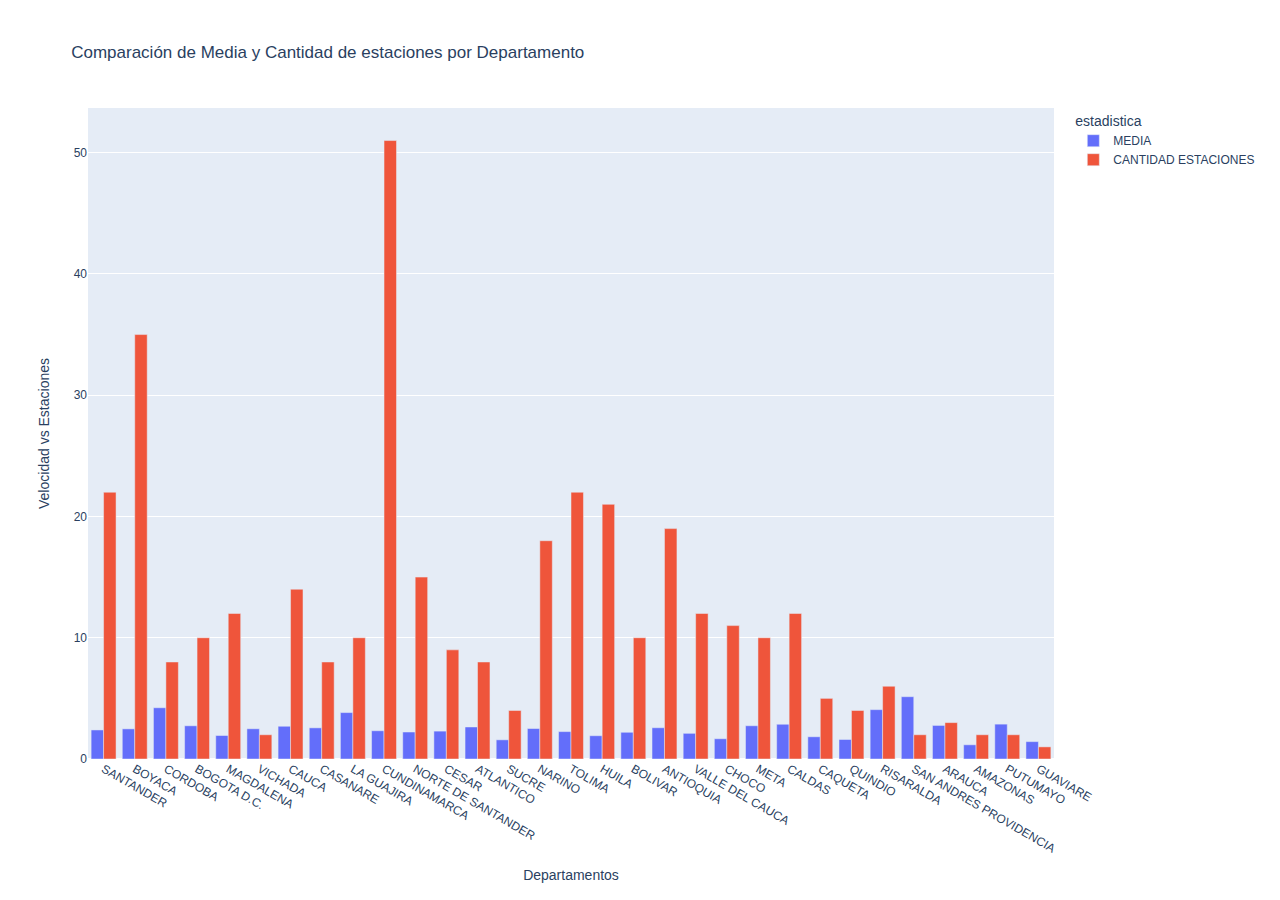
